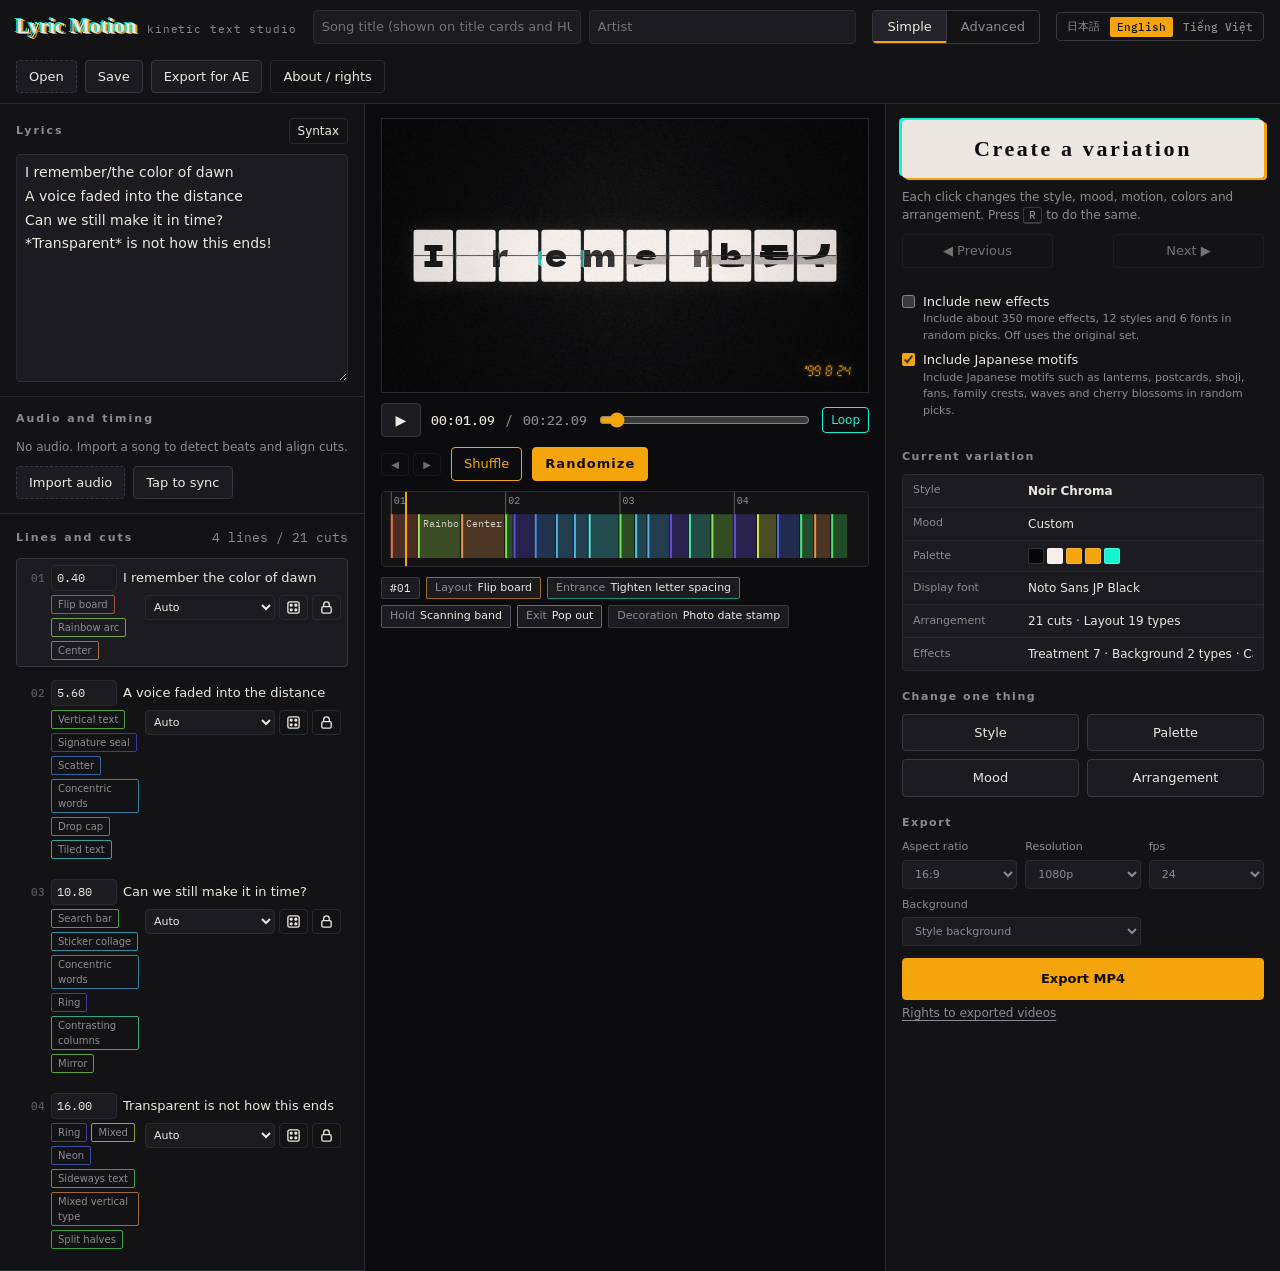
==== en/index.html @ c560237c "Lyric Motion: bản tiếng Việt, font tiếng Việt và các công cụ AI Đổi tên dự án (phát triển từ JIZURA," ====
<!doctype html>
<html lang="en">
<head>
<meta charset="utf-8">
<meta name="viewport" content="width=device-width, initial-scale=1, viewport-fit=cover">
<title>Lyric Motion — Kinetic Lyric Video Maker</title>
<meta name="description" content="Turn lyrics into animated lyric videos in your browser and export MP4.">
<link rel="canonical" href="https://sonlovinbot.github.io/lyric-motion/en/">
<link rel="alternate" hreflang="ja" href="https://sonlovinbot.github.io/lyric-motion/">
<link rel="alternate" hreflang="en" href="https://sonlovinbot.github.io/lyric-motion/en/">
<link rel="alternate" hreflang="vi" href="https://sonlovinbot.github.io/lyric-motion/vi/">
<meta property="og:type" content="website">
<meta property="og:title" content="Lyric Motion — Kinetic Lyric Video Maker">
<meta property="og:description" content="Turn lyrics into animated lyric videos in your browser and export MP4.">
<meta property="og:url" content="https://sonlovinbot.github.io/lyric-motion/en/">
<meta name="twitter:card" content="summary">
<link rel="preconnect" href="https://fonts.googleapis.com">
<link rel="preconnect" href="https://fonts.gstatic.com" crossorigin>
<style>
:root {
  color-scheme: dark;
  --ink: #0c0c0e;
  --panel: #131316;
  --raised: #1b1b20;
  --raised2: #232329;
  --line: #2a2a31;
  --line2: #383840;
  --text: #ece7e1;
  --muted: #8e8a94;
  --faint: #5d5a63;
  --amber: #f5a50c;
  --cyan: #16f4d4;
  --rose: #ff6f9c;
  --danger: #ff5a6a;
  --ui: "IBM Plex Sans JP", "Noto Sans JP", "Hiragino Sans", "Yu Gothic UI", "Meiryo", system-ui, sans-serif;
  --mono: "IBM Plex Mono", "SFMono-Regular", Consolas, monospace;
  --brand: "Zen Old Mincho", "Noto Serif JP", "Yu Mincho", serif;
  --r: 4px;
}
html, body { height: 100%; }
[hidden] { display: none !important; }
body { margin: 0; background: var(--ink); color: var(--text); font: 13px/1.5 var(--ui); -webkit-font-smoothing: antialiased; }
* { box-sizing: border-box; }
button, input, select, textarea { font: inherit; color: inherit; }
:focus-visible { outline: 2px solid var(--cyan); outline-offset: 2px; }
@media (prefers-reduced-motion: reduce) { * { transition: none !important; } }

#app { display: flex; flex-direction: column; min-height: 100%; }

/* ---------- top bar ---------- */
.bar { display: flex; align-items: center; gap: 16px; padding-block: 10px; padding-inline: 16px; border-bottom: 1px solid var(--line); background: var(--panel); flex-wrap: wrap; }
.brand { display: flex; align-items: baseline; gap: 10px; min-width: 0; }
.brand .mark { font: 700 21px/1 var(--brand); letter-spacing: 0.01em; white-space: nowrap; color: var(--text); text-shadow: -2px -1px 0 rgba(22,244,212,0.85), 2px 1px 0 rgba(245,165,12,0.9); }
.brand .tag { font: 400 11px/1 var(--mono); color: var(--muted); letter-spacing: 0.08em; }
.proj { display: flex; gap: 8px; flex: 1 1 280px; min-width: 0; }
.proj input { flex: 1 1 0; min-width: 0; }
.acts { display: flex; gap: 8px; flex-wrap: wrap; }
.lang-switch { display: inline-flex; align-items: center; gap: 3px; flex: none; font: 500 11px var(--mono); border: 1px solid var(--line2); border-radius: var(--r); padding: 3px; }
.lang-switch a, .lang-switch span { display: inline-block; padding: 3px 7px; color: var(--muted); text-decoration: none; border-radius: 2px; }
.lang-switch a:hover { color: var(--text); background: var(--raised2); }
.lang-switch [aria-current=page] { color: var(--ink); background: var(--amber); }
html[lang=en] { --ui: system-ui, -apple-system, "Segoe UI", sans-serif; --brand: Georgia, "Times New Roman", serif; }
html[lang=en] .work { grid-template-columns: minmax(315px, 365px) minmax(0, 1fr) minmax(350px, 395px); }
html[lang=en] .slider { grid-template-columns: 124px minmax(0, 1fr) 36px; }
html[lang=en] .now-row { grid-template-columns: 105px minmax(0, 1fr); }
html[lang=en] .font-row { grid-template-columns: 95px minmax(0, 1fr); }
html[lang=en] .ln .tools select { max-width: 130px; }
html[lang=en] .fields .field { overflow-wrap: anywhere; }
html[lang=en] .easy-grid button, html[lang=en] .tabs button { white-space: normal; line-height: 1.2; }

/* ---------- controls ---------- */
input[type=text], input[type=number], input:not([type]), select, textarea {
  background: var(--raised); border: 1px solid var(--line); border-radius: var(--r); padding: 6px 8px; min-width: 0;
}
input[type=number] { font-family: var(--mono); }
textarea { width: 100%; resize: vertical; line-height: 1.7; }
select { padding-right: 4px; }
button { background: var(--raised); border: 1px solid var(--line2); border-radius: var(--r); padding: 6px 12px; cursor: pointer; white-space: nowrap; }
button:hover { background: var(--raised2); border-color: #4a4a54; }
button:disabled { opacity: 0.45; cursor: not-allowed; }
button.small { padding: 3px 8px; font-size: 12px; }
button.ghost { background: transparent; border-color: var(--line); }
button.primary { background: var(--amber); color: #120c00; border-color: var(--amber); font-weight: 700; }
button.primary:hover { background: #ffb52a; }
button.accent { border-color: var(--amber); color: var(--amber); background: transparent; }
button.accent:hover { background: rgba(245,165,12,0.1); }
button[aria-pressed=true] { border-color: var(--cyan); color: var(--cyan); }
button.icon { padding: 4px 6px; line-height: 0; }
button.icon svg { width: 15px; height: 15px; }
label.file { position: relative; display: inline-flex; align-items: center; gap: 6px; background: var(--raised); border: 1px dashed var(--line2); border-radius: var(--r); padding: 6px 12px; cursor: pointer; }
label.file:hover { border-color: var(--amber); }
label.file input { position: absolute; inset: 0; opacity: 0; cursor: pointer; width: 100%; }
.muted { color: var(--muted); }
.mono { font-family: var(--mono); }
h2, h3 { margin: 0; font-weight: 600; }
h2 { font-size: 11px; letter-spacing: 0.18em; color: var(--muted); }
h3 { font-size: 11px; letter-spacing: 0.14em; color: var(--muted); margin-top: 18px; margin-bottom: 8px; }

/* ---------- workspace ---------- */
.work { flex: 1; display: grid; grid-template-columns: minmax(270px, 330px) minmax(0, 1fr) minmax(290px, 350px); min-height: 0; }
.col { min-width: 0; min-height: 0; }
.col-left, .col-right { background: var(--panel); overflow: auto; }
.col-left { border-right: 1px solid var(--line); }
.col-right { border-left: 1px solid var(--line); }
.sec { padding: 14px 16px; border-bottom: 1px solid var(--line); display: flex; flex-direction: column; gap: 10px; }
.sec-h { display: flex; align-items: center; justify-content: space-between; gap: 8px; }
#lyrics { min-height: 150px; font-size: 14px; }
.syntax { font-size: 12px; color: var(--muted); background: var(--raised); border: 1px solid var(--line); border-radius: var(--r); padding: 10px 12px; }
.syntax code { font-family: var(--mono); color: var(--amber); }
.syntax ul { margin: 0; padding-left: 16px; display: grid; gap: 3px; }
.row { display: flex; align-items: center; gap: 8px; flex-wrap: wrap; }
.audio-name { font-size: 12px; overflow-wrap: anywhere; }
.fields { display: grid; grid-template-columns: repeat(3, minmax(0, 1fr)); gap: 8px; }
.field { display: flex; flex-direction: column; gap: 4px; font-size: 11px; color: var(--muted); }
.field input, .field select { width: 100%; }
.tapbox { border: 1px solid var(--amber); border-radius: var(--r); padding: 10px; display: grid; gap: 8px; background: rgba(245,165,12,0.06); }
.tapbox .next { font-size: 15px; }
button.tap { font: 700 18px/1 var(--mono); letter-spacing: 0.2em; padding: 16px; background: var(--amber); color: #120c00; border-color: var(--amber); }

/* line list */
#lineList { list-style: none; margin: 0; padding: 0; display: grid; gap: 6px; }
.ln { display: grid; grid-template-columns: 22px 66px minmax(0, 1fr); gap: 4px 6px; align-items: center; padding: 6px; border: 1px solid transparent; border-radius: var(--r); }
.ln:hover { background: var(--raised); }
.ln.cur { border-color: var(--line2); background: var(--raised); }
.ln .no { font: 500 11px var(--mono); color: var(--faint); text-align: right; }
.ln .time { width: 100%; padding: 3px 5px; font-size: 12px; }
.ln .txt { overflow: hidden; text-overflow: ellipsis; white-space: nowrap; cursor: pointer; }
.ln .meta { grid-column: 2 / 4; display: flex; justify-content: space-between; align-items: flex-start; gap: 6px; }
.ln .tools { display: flex; gap: 4px; flex: none; }
.ln .tools select { padding: 2px 4px; font-size: 11px; max-width: 92px; }
.ln .cuts { display: flex; gap: 4px; flex-wrap: wrap; min-width: 0; }
.ln .cuts span { font-size: 10px; padding: 1px 6px; border-radius: 2px; border: 1px solid var(--line2); color: var(--muted); cursor: pointer; }
.ln .cuts span:hover { color: var(--text); border-color: var(--amber); }

/* ---------- stage ---------- */
.col-stage { display: flex; flex-direction: column; gap: 10px; padding: 14px 16px; min-width: 0; }
.viewport { position: relative; width: 100%; background: #000; border: 1px solid var(--line); display: grid; place-items: center; overflow: hidden; }
.viewport canvas { display: block; width: 100%; height: auto; max-height: 68vh; object-fit: contain; }
.field-wide { grid-column: span 2; }
.key-badge { position: absolute; right: 10px; top: 10px; background: rgba(12,12,14,0.78); border: 1px solid var(--line2); color: #fff; padding: 3px 8px; border-radius: var(--r); font-size: 11px; pointer-events: none; letter-spacing: .04em; }
.key-badge i { display: inline-block; width: 9px; height: 9px; border-radius: 2px; margin-right: 6px; vertical-align: -1px; border: 1px solid rgba(255,255,255,.5); }
.overlay-msg { position: absolute; left: 12px; bottom: 12px; background: rgba(12,12,14,0.85); border: 1px solid var(--line2); padding: 6px 10px; border-radius: var(--r); font-size: 12px; }
.transport { display: flex; align-items: center; gap: 10px; flex-wrap: wrap; }
.transport .tc { font: 500 13px var(--mono); font-variant-numeric: tabular-nums; }
.transport input[type=range] { flex: 1 1 160px; accent-color: var(--amber); }
button.play { width: 40px; height: 34px; padding: 0; font-size: 14px; }
#timeline { width: 100%; height: 76px; display: block; background: var(--panel); border: 1px solid var(--line); border-radius: var(--r); cursor: pointer; touch-action: none; }
.cutinfo { display: flex; gap: 6px; flex-wrap: wrap; align-items: center; min-height: 26px; }
.chip { font-size: 11px; padding: 2px 8px; border-radius: 2px; border: 1px solid var(--line2); color: var(--text); background: var(--raised); }
.chip b { font-weight: 500; color: var(--muted); margin-right: 5px; }
.chip.l { border-color: rgba(245,165,12,0.6); }
.chip.e { border-color: rgba(22,244,212,0.55); }
.chip.x { border-color: rgba(255,111,156,0.6); }
.chip.h { border-color: #55525c; }
.hint { font-size: 12px; color: var(--muted); }

/* ---------- right panel ---------- */
.tabs { display: grid; grid-template-columns: repeat(4, 1fr); border-bottom: 1px solid var(--line); position: sticky; top: 0; background: var(--panel); z-index: 2; }
.tabs button { border: 0; border-radius: 0; background: transparent; padding: 11px 4px; color: var(--muted); border-bottom: 2px solid transparent; }
.tabs button[aria-selected=true] { color: var(--text); border-bottom-color: var(--amber); }
.tabpane { padding: 14px 16px 24px; }
.style-grid { display: grid; grid-template-columns: repeat(3, minmax(0, 1fr)); gap: 8px; }
.stile { display: flex; flex-direction: column; gap: 5px; padding: 0; border: 1px solid var(--line); background: transparent; border-radius: var(--r); overflow: hidden; text-align: left; }
.stile canvas { width: 100%; aspect-ratio: 16 / 9; display: block; }
.stile span { font-size: 11px; padding: 0 7px 6px; white-space: nowrap; overflow: hidden; text-overflow: ellipsis; }
.stile[aria-pressed=true] { border-color: var(--amber); box-shadow: 0 0 0 1px var(--amber); color: var(--text); }
.slider { display: grid; grid-template-columns: 96px minmax(0, 1fr) 36px; gap: 8px; align-items: center; margin-bottom: 8px; }
.slider input { width: 100%; accent-color: var(--amber); }
.slider output { font: 500 11px var(--mono); color: var(--muted); text-align: right; }
.checks { display: grid; grid-template-columns: repeat(2, minmax(0, 1fr)); gap: 3px 10px; }
.checks label { display: flex; align-items: center; gap: 6px; font-size: 12px; padding: 2px 0; }
.checks input { accent-color: var(--amber); }
.group-h { display: flex; justify-content: space-between; align-items: center; margin-top: 16px; margin-bottom: 6px; }
.tgroup { border: 1px solid var(--line); border-radius: var(--r); margin-bottom: 8px; background: var(--raised); }
.tgroup summary { display: flex; justify-content: space-between; align-items: center; padding: 8px 10px; cursor: pointer; list-style: none; font-size: 12px; }
.tgroup summary::-webkit-details-marker { display: none; }
.tgroup summary::before { content: '▸'; color: var(--muted); margin-right: 8px; transition: transform .15s; }
.tgroup[open] summary::before { transform: rotate(90deg); }
.tgroup .tg-name { flex: 1; font-weight: 600; }
.tgroup .tg-cnt { color: var(--muted); font-size: 11px; }
.tgroup .tg-tools { display: flex; gap: 6px; padding: 0 10px 8px; }
.tgroup .checks { padding: 0 10px 10px; }
.chip.t { border-color: rgba(180,140,255,0.6); }
.chip.b { border-color: rgba(120,200,120,0.55); }
.chip.c { border-color: rgba(120,170,255,0.6); }
.group-h:first-child { margin-top: 0; }
.color-row { display: grid; grid-template-columns: repeat(3, minmax(0, 1fr)); gap: 8px; }
.color-row label { display: flex; flex-direction: column; gap: 3px; font-size: 11px; color: var(--muted); }
.color-row input[type=color] { width: 100%; height: 28px; padding: 0; border: 1px solid var(--line); background: transparent; border-radius: var(--r); }
.font-row { display: grid; grid-template-columns: 70px minmax(0, 1fr); gap: 8px; align-items: center; margin-bottom: 6px; font-size: 12px; }
.progress { height: 6px; background: var(--raised2); border-radius: 3px; overflow: hidden; }
.progress i { display: block; height: 100%; width: 0; background: linear-gradient(90deg, var(--cyan), var(--amber)); }
.outbtns { display: grid; gap: 8px; margin-top: 12px; }
.outbtns button { padding: 10px 12px; }
.note { font-size: 12px; color: var(--muted); border-left: 2px solid var(--line2); padding-left: 10px; margin-top: 12px; }
.kbd { font: 500 11px var(--mono); border: 1px solid var(--line2); border-bottom-width: 2px; padding: 0 5px; border-radius: 3px; }

label.check { display: flex; align-items: flex-start; gap: 8px; margin-bottom: 8px; cursor: pointer; }
label.check input { margin: 3px 0 0; flex: none; accent-color: var(--amber); }
label.check small { display: block; font-size: 11px; color: var(--muted); }

/* ---------- modes / おまかせ ---------- */
.modes { display: inline-flex; border: 1px solid var(--line2); border-radius: var(--r); overflow: hidden; }
.modes button { border: 0; border-radius: 0; background: transparent; padding: 6px 14px; color: var(--muted); }
.modes button + button { border-left: 1px solid var(--line2); }
.modes button[aria-pressed=true] { background: var(--raised2); color: var(--text); box-shadow: inset 0 -2px 0 var(--amber); }
#app.is-easy .tabs, #app.is-easy .tabpane, #app.is-easy .pro-only { display: none !important; }
.hist-btns { display: inline-flex; gap: 4px; }
button.icon-txt { font-size: 10px; min-width: 28px; }
.transport #btnOmakase { letter-spacing: 0.08em; }

.easy { padding: 16px 16px 28px; display: grid; gap: 18px; }
.easy h3 { margin: 0 0 8px; }
.easy-hero { display: grid; gap: 10px; }
button.omakase {
  position: relative; padding: 18px 14px; font: 900 22px/1 var(--brand); letter-spacing: 0.12em;
  background: var(--text); color: var(--ink); border: 0; border-radius: var(--r);
  box-shadow: -3px -2px 0 var(--cyan), 3px 2px 0 var(--amber);
  transition: transform .12s ease, box-shadow .12s ease;
}
button.omakase:hover { background: #fff; box-shadow: -5px -3px 0 var(--cyan), 5px 3px 0 var(--amber); }
button.omakase:active { transform: translateY(1px) scale(0.99); box-shadow: -1px -1px 0 var(--cyan), 1px 1px 0 var(--amber); }
button.omakase:disabled { box-shadow: none; }
.easy-hero .hint { margin: 0; }
.hist-row { display: grid; grid-template-columns: 1fr auto 1fr; gap: 8px; align-items: center; }
.hist-row #histPos { font-size: 11px; text-align: center; min-width: 44px; }
.now { display: grid; gap: 1px; background: var(--line); border: 1px solid var(--line); border-radius: var(--r); overflow: hidden; }
.now-row { display: grid; grid-template-columns: 84px minmax(0, 1fr); gap: 10px; align-items: center; padding: 7px 10px; background: var(--raised); font-size: 12px; }
.now-row .k { color: var(--muted); font-size: 11px; }
.now-row .v { display: flex; align-items: center; gap: 8px; min-width: 0; overflow: hidden; text-overflow: ellipsis; white-space: nowrap; }
.now-row b { font-weight: 700; }
.tagl { font: 500 10px var(--mono); color: var(--cyan); border: 1px solid rgba(22,244,212,0.5); padding: 0 5px; border-radius: 2px; }
.easy-grid { display: grid; grid-template-columns: repeat(2, minmax(0, 1fr)); gap: 8px; }
.easy-grid button { padding: 10px 8px; }
.easy .fields { display: grid; grid-template-columns: repeat(3, minmax(0, 1fr)); gap: 8px; }
.easy .exp-box { margin-top: 10px; }
.swatches { display: inline-flex; gap: 3px; vertical-align: middle; }
.swatches i { width: 16px; height: 16px; border-radius: 2px; border: 1px solid rgba(255,255,255,0.18); display: inline-block; }
#paletteSwatch i { width: 22px; height: 22px; }
.toast {
  position: absolute; top: 12px; left: 50%; transform: translate(-50%, -6px); opacity: 0;
  display: flex; align-items: center; gap: 10px; max-width: calc(100% - 24px);
  background: rgba(12,12,14,0.9); border: 1px solid var(--line2); border-left: 2px solid var(--amber);
  padding: 7px 12px; border-radius: var(--r); font-size: 12px; white-space: nowrap; overflow: hidden; text-overflow: ellipsis; pointer-events: none;
  transition: opacity .2s ease, transform .2s ease;
}
.toast.in { opacity: 1; transform: translate(-50%, 0); }
.toast.out { opacity: 0; transform: translate(-50%, -6px); }

/* ---------- 利用について ---------- */
button.linkish { background: none; border: 0; padding: 4px 0; color: var(--muted); font-size: 12px; text-decoration: underline; text-underline-offset: 3px; cursor: pointer; justify-self: start; }
button.linkish:hover { color: var(--text); background: none; }
dialog.terms { width: min(520px, calc(100vw - 32px)); max-height: calc(100vh - 48px); overflow: auto; padding: 22px 24px 18px; background: var(--panel); color: var(--text); border: 1px solid var(--line2); border-radius: 8px; box-shadow: 0 20px 60px rgba(0,0,0,0.55); }
dialog.terms::backdrop { background: rgba(6,6,8,0.66); }
dialog.terms h2 { font-size: 15px; letter-spacing: 0.08em; color: var(--text); margin: 0 0 14px; }
dialog.terms p { margin: 0 0 10px; line-height: 1.75; font-size: 13px; }
dialog.terms a { color: var(--cyan); word-break: break-all; }
.terms-main { border-left: 3px solid var(--amber); background: var(--raised); padding: 12px 14px 4px; border-radius: 0 var(--r) var(--r) 0; margin-bottom: 14px; }
.terms-main .terms-big { font-size: 15px; }
.terms-main strong { color: var(--amber); font-weight: 700; }
.terms-sub { color: var(--muted); font-size: 12px !important; }
.terms-note { font-size: 12px !important; }
.terms-oss { font-size: 12px; color: var(--muted); margin: 4px 0 14px; }
.terms-oss summary { cursor: pointer; }
.terms-oss p { font-size: 12px !important; margin-top: 6px; }
.terms-foot { display: flex; justify-content: space-between; align-items: center; gap: 12px; border-top: 1px solid var(--line); padding-top: 12px; }

/* ---------- responsive ---------- */
@media (max-width: 1180px) {
  .work { grid-template-columns: minmax(0, 1fr) minmax(0, 1fr); }
  html[lang=en] .work { grid-template-columns: minmax(0, 1fr) minmax(0, 1fr); }
  .col-stage { grid-column: 1 / -1; order: -1; }
  .col-left { border-right: 1px solid var(--line); }
  .col-right { border-left: 0; }
}
@media (max-width: 760px) {
  .work { grid-template-columns: minmax(0, 1fr); }
  html[lang=en] .work { grid-template-columns: minmax(0, 1fr); }
  .col-left, .col-right { border: 0; border-top: 1px solid var(--line); }
  .bar { gap: 10px; }
  .brand .tag { display: none; }
  .fields { grid-template-columns: repeat(2, minmax(0, 1fr)); }
  .easy .fields { grid-template-columns: repeat(3, minmax(0, 1fr)); }
  #app.is-easy .col-right { order: 0; border-top: 1px solid var(--line); }
  #app.is-easy .col-left { order: 1; }
  .transport .hist-btns { display: none; }
}

/* 追加分 / 和風 switches + badges */
.pick-sets { margin: 12px 0 6px; text-align: left; }
.pick-sets label.check { margin-bottom: 6px; }
.easy-hero .pick-sets { margin-top: 14px; }
.set-badge { display: inline-block; margin-left: 4px; padding: 0 4px; border: 1px solid var(--amber); border-radius: 3px; color: var(--amber); font-size: 10px; line-height: 15px; vertical-align: 1px; }
.set-badge.ex { border-color: var(--cyan, #4cc9d9); color: var(--cyan, #4cc9d9); }
.checks label.set-off { opacity: 0.45; }
.checks label.set-off .set-badge { border-color: var(--muted); color: var(--muted); }
.stile { position: relative; }
.stile .badges { position: absolute; top: 4px; left: 4px; padding: 0; display: flex; gap: 3px; }
.stile .set-badge { margin: 0; padding: 0 4px; font-size: 10px; line-height: 15px; background: rgba(0,0,0,0.55); }
.stile.set-off { opacity: 0.55; }

</style>
</head>
<body>
<div id="app">
  <header class="bar">
    <div class="brand"><span class="mark">Lyric Motion</span><span class="tag">kinetic text studio</span></div>
    <div class="proj">
      <input id="songTitle" type="text" placeholder="Song title (shown on title cards and HUD)" aria-label="Song title">
      <input id="songArtist" type="text" placeholder="Artist" aria-label="Artist">
    </div>
    <div class="modes" role="group" aria-label="Editor mode">
      <button id="modeEasy" aria-pressed="false" title="A simple workspace focused on automatic creation">Simple</button>
      <button id="modePro" aria-pressed="true" title="Show all settings">Advanced</button>
    </div>
    <nav class="lang-switch" aria-label="Language"><a href="../index.html" lang="ja">日本語</a><span aria-current="page">English</span><a href="../vi/index.html" lang="vi">Tiếng Việt</a></nav>
    <div class="acts">
      <label class="file" title="Open a saved project (.json)">Open<input id="fileProject" type="file" accept=".json,application/json"></label>
      <button id="btnSave" title="Save project as .json">Save</button>
      <button id="btnAE" title="Export project data for the After Effects panel">Export for AE</button>
      <button id="btnTerms" class="ghost terms-open" title="Rights and licenses for your exports">About / rights</button>
    </div>
  </header>

  <main class="work">
    <!-- ================= left: lyrics & timing ================= -->
    <section class="col col-left" aria-label="Lyrics and timing">
      <div class="sec">
        <div class="sec-h"><h2>Lyrics</h2><button id="btnSyntax" class="ghost small" aria-expanded="false">Syntax</button></div>
        <textarea id="lyrics" rows="9" spellcheck="false" aria-label="Lyrics (one phrase per line)"></textarea>
        <div id="syntax" class="syntax" hidden>
          <ul>
            <li>One phrase per line. A blank line adds a short pause.</li>
            <li><code>I remember/the dawn</code> … <code>/</code> marks a cut boundary</li>
            <li><code>*transparent*</code> … emphasis (larger, stronger effects)</li>
            <li>A trailing <code>!</code> … adds a flash and shake</li>
            <li><code>lyrics|reading or note</code> … smaller text in annotation layouts</li>
            <li><code>[01:23.45]Lyrics</code> … uses an LRC timestamp</li>
            <li><code>#</code> starts a comment (ignored)</li>
          </ul>
        </div>
      </div>

      <div class="sec">
        <div class="sec-h"><h2>Audio and timing</h2></div>
        <div id="audioName" class="muted audio-name">No audio. Import a song to detect beats and align cuts.</div>
        <div class="row">
          <label class="file" title="MP3, WAV, M4A and more">Import audio<input id="audioFile" type="file" accept="audio/*,.mp3,.wav,.m4a,.aac,.ogg,.flac"></label>
          <button id="btnTap" title="Tap at the start of each line while the song plays">Tap to sync</button>
        </div>
        <div class="fields pro-only">
          <label class="field">BPM<input id="bpm" type="number" min="0" max="300" step="0.1" placeholder="Auto"></label>
          <label class="field">Start (s)<input id="offset" type="number" min="0" step="0.05"></label>
          <label class="field">Line duration<input id="lineScale" type="number" min="0.4" max="3" step="0.05"></label>
        </div>
        <div class="row pro-only">
          <label class="row" style="gap:6px"><input id="snap" type="checkbox"> Snap to beat</label>
          <button id="btnResetTimes" class="ghost small">Clear manual timing</button>
        </div>
        <div id="tapPanel" class="tapbox" hidden>
          <div class="hint">Press <span class="kbd">Space</span> or the button as each line starts.</div>
          <div class="next">Next: <b id="tapLine">—</b></div>
          <button id="tapBtn" class="tap">TAP</button>
          <button id="tapStop" class="ghost">Finish</button>
        </div>
      </div>

      <div class="sec">
        <div class="sec-h"><h2>Lines and cuts</h2><span id="linesInfo" class="muted mono"></span></div>
        <ol id="lineList"></ol>
      </div>
    </section>

    <!-- ================= center: stage ================= -->
    <section class="col col-stage" aria-label="Preview">
      <div class="viewport" id="viewport"><canvas id="view" width="1280" height="720"></canvas><div id="viewMsg" class="overlay-msg" hidden></div><div id="keyBadge" class="key-badge" hidden></div><div id="toast" class="toast" role="status" aria-live="polite" hidden></div></div>
      <div class="transport">
        <button id="btnPlay" class="play" aria-label="Play">▶</button>
        <span id="timeNow" class="tc">00:00.00</span><span class="tc muted">/</span><span id="timeDur" class="tc muted">00:00.00</span>
        <input id="scrub" type="range" min="0" max="10000" value="0" aria-label="Playback position">
        <button id="btnLoop" class="ghost small" aria-pressed="true">Loop</button>
        <span class="hist-btns">
          <button id="btnPrev" class="ghost small icon-txt" title="Previous variation" aria-label="Previous">◀</button>
          <button id="btnNext" class="ghost small icon-txt" title="Next variation" aria-label="Next">▶</button>
        </span>
        <button id="btnShuffle" class="accent" title="Shuffle the arrangement, keeping locked lines">Shuffle</button>
        <button id="btnOmakase" class="primary" title="Randomize style, mood, effects and colors (R)">Randomize</button>
      </div>
      <canvas id="timeline" aria-label="Timeline (click to seek)"></canvas>
      <div class="cutinfo" id="cutInfo"></div>
    </section>

    <!-- ================= right: look & output ================= -->
    <section class="col col-right" aria-label="Style and export">
      <div id="easyPanel" class="easy" hidden>
        <div class="easy-hero">
          <button id="btnOmakaseBig" class="omakase">Create a variation</button>
          <p class="hint">Each click changes the style, mood, motion, colors and arrangement. Press <span class="kbd">R</span> to do the same.</p>
          <div class="hist-row">
            <button id="btnPrev2" class="ghost">◀ Previous</button>
            <span id="histPos" class="muted mono"></span>
            <button id="btnNext2" class="ghost">Next ▶</button>
          </div>
          <div class="pick-sets">
            <label class="check"><input id="eExtra" class="extra-toggle" type="checkbox"><span>Include new effects<small>Include about 350 more effects, 12 styles and 6 fonts in random picks. Off uses the original set.</small></span></label>
            <label class="check"><input id="eWa" class="wa-toggle" type="checkbox" checked><span>Include Japanese motifs<small>Include Japanese motifs such as lanterns, postcards, shoji, fans, family crests, waves and cherry blossoms in random picks.</small></span></label>
          </div>
        </div>
        <div class="easy-sec">
          <h3>Current variation</h3>
          <div id="easyNow" class="now"></div>
        </div>
        <div class="easy-sec">
          <h3>Change one thing</h3>
          <div class="easy-grid">
            <button id="eStyle" title="Change the style only">Style</button>
            <button id="ePalette" title="Randomize accent and offset colors">Palette</button>
            <button id="eMood" title="Change motion, glitch and technique mood">Mood</button>
            <button id="eCut" title="Change the arrangement and motion only">Arrangement</button>
          </div>
        </div>
        <div class="easy-sec">
          <h3>Export</h3>
          <div class="fields">
            <label class="field">Aspect ratio<select id="eAspect"><option value="16:9">16:9</option><option value="9:16">9:16 portrait</option><option value="4:3">4:3</option><option value="3:4">3:4 portrait</option><option value="1:1">1:1</option><option value="4:5">4:5 portrait</option><option value="21:9">21:9</option></select></label>
            <label class="field">Resolution<select id="eRes"><option value="720">720p</option><option value="1080">1080p</option><option value="1440">1440p</option><option value="2160">4K</option></select></label>
            <label class="field">fps<select id="eFps"><option>24</option><option>30</option><option>60</option></select></label>
            <label class="field field-wide">Background<select id="eKey"><option value="off">Style background</option><option value="green">Green screen (compositing)</option><option value="black">Black background (compositing)</option></select></label>
          </div>
          <div class="outbtns"><button id="eMP4" class="primary">Export MP4</button></div>
          <button class="terms-open linkish">Rights to exported videos</button>
          <div class="exp-box" hidden>
            <div class="progress"><i class="exp-bar"></i></div>
            <div class="row" style="justify-content:space-between;margin-top:6px"><span class="exp-text muted mono">—</span><button class="exp-cancel ghost small">Cancel</button></div>
          </div>
        </div>
      </div>
      <nav class="tabs" role="tablist">
        <button role="tab" data-tab="style" aria-selected="true">Style</button>
        <button role="tab" data-tab="fx" aria-selected="false">Effects</button>
        <button role="tab" data-tab="tech" aria-selected="false">Techniques</button>
        <button role="tab" data-tab="out" aria-selected="false">Export</button>
      </nav>

      <div class="tabpane" data-pane="style">
        <div id="styleGrid" class="style-grid"></div>
        <h3>Font roles</h3>
        <div id="fontRoles"></div>
        <div class="row" style="margin-top:8px">
          <input id="localFont" type="text" placeholder="Installed font name (e.g. Arial)" style="flex:1">
          <button id="btnAddFont">Add</button>
        </div>
        <div class="row" style="margin-top:8px"><label class="file">Font file (.ttf/.otf)<input id="fontFile" type="file" accept=".ttf,.otf,.woff,.woff2"></label></div>
        <h3>Accent and offset colors</h3>
        <label class="check"><input id="accentOn" type="checkbox"><span>Use custom colors<small>Applies to every scene. Brightness adapts to the background.</small></span></label>
        <div class="color-row" id="colorRowAccent"></div>
        <div class="row" style="margin-top:10px">
          <button id="btnRandPalette" class="accent">Randomize palette</button>
          <div id="paletteSwatch" class="swatches" aria-hidden="true"></div>
        </div>
        <h3>Background and text colors</h3>
        <label class="check"><input id="colorOn" type="checkbox"><span>Use custom background and text colors</span></label>
        <div class="color-row" id="colorRow"></div>
      </div>

      <div class="tabpane" data-pane="fx" hidden>
        <div id="fxSliders"></div>
        <div class="row" style="margin-top:6px">
          <label class="row" style="gap:6px"><input id="fxFlash" type="checkbox"> Flash</label>
          <label class="row" style="gap:6px">Frame stepping <select id="fxKoma" title="Motion drawings per second (independent of export fps)"><option value="0">Full (export fps)</option><option value="12">On twos (12 drawings/s)</option><option value="8">On threes (8 drawings/s)</option></select></label>
        </div>
        <div class="fields" style="margin-top:12px">
          <label class="field">HUD<select id="fxHud"><option value="auto">Auto (by style)</option><option value="on">Always show</option><option value="off">Hide</option></select></label>
          <label class="field">Seed<input id="seed" type="number" step="1"></label>
          <label class="field">&nbsp;<button id="btnSeed" class="ghost">New seed</button></label>
        </div>
        <p class="note">The same seed produces the same arrangement. Reroll or lock individual lines in the list on the left.</p>
      </div>

      <div class="tabpane" data-pane="tech" hidden>
        <div class="pick-sets">
          <label class="check"><input id="tExtra" class="extra-toggle" type="checkbox"><span>Include new effects<small>Include techniques, styles and fonts marked New in automatic picks.</small></span></label>
          <label class="check"><input id="tWa" class="wa-toggle" type="checkbox" checked><span>Include Japanese motifs<small>Include techniques and styles marked JP in automatic picks. Manual selections remain available.</small></span></label>
        </div>
        <div class="row" style="margin-bottom:10px"><input id="techFilter" type="text" placeholder="Filter techniques by name" style="flex:1" aria-label="Filter techniques by name"><span id="techTotal" class="muted mono"></span></div>
        <div id="techLists"></div>
      </div>

      <div class="tabpane" data-pane="out" hidden>
        <div class="fields">
          <label class="field">Aspect ratio<select id="outAspect"><option value="16:9">16:9</option><option value="9:16">9:16 portrait</option><option value="4:3">4:3</option><option value="3:4">3:4 portrait</option><option value="1:1">1:1</option><option value="4:5">4:5 portrait</option><option value="21:9">21:9</option></select></label>
          <label class="field">Resolution<select id="outRes"><option value="720">720p</option><option value="1080">1080p</option><option value="1440">1440p</option><option value="2160">4K</option></select></label>
          <label class="field">fps<select id="outFps"><option>24</option><option>30</option><option>60</option></select></label>
          <label class="field">Quality<select id="outQuality"><option value="standard">Standard</option><option value="high">High</option><option value="max">Maximum</option></select></label>
          <label class="field field-wide">Background<select id="outKey"><option value="off">Style background</option><option value="green">Green screen (compositing)</option><option value="black">Black background (compositing)</option></select></label>
        </div>
        <p class="note key-note">Green screen and black background render white text and effects over a solid color, without background patterns, paper texture, particles or vignette. The preview shows the export. Use a chroma key for green or Screen blending / a luma key for black to composite over footage.</p>
        <label class="row" style="gap:6px;margin-top:10px"><input id="outAudio" type="checkbox" checked> Include audio in video</label>
        <div class="outbtns">
          <button id="btnMP4" class="primary">Export MP4</button>
          <button id="btnPNG">PNG sequence (ZIP)</button>
          <button id="btnPNGA">Transparent PNG (ZIP)</button>
        </div>
        <div class="exp-box" hidden style="margin-top:12px">
          <div class="progress"><i class="exp-bar"></i></div>
          <div class="row" style="justify-content:space-between;margin-top:6px"><span class="exp-text muted mono">—</span><button class="exp-cancel ghost small">Cancel</button></div>
        </div>
        <button class="terms-open linkish" style="margin-top:10px">Rights and licenses for exported videos and images</button>
        <p class="note" id="codecNote">Export runs in your browser (Chrome or Edge recommended).</p>
      </div>
    </section>
  </main>
</div>

<dialog id="termsDlg" class="terms" aria-labelledby="termsTitle">
  <form method="dialog">
    <h2 id="termsTitle">About / rights</h2>
    <div class="terms-main">
      <p class="terms-big">You own the <strong>videos and images you create</strong>.</p>
      <p class="terms-sub">Lyrics and music remain the property of their respective rights holders.</p>
    </div>
    <p>The tool is released under the <strong>MIT license</strong>. See the license at:</p>
    <p><a href="https://github.com/852wa/JIZURA" target="_blank" rel="noopener">https://github.com/852wa/JIZURA</a></p>
    <p class="muted terms-note">Lyric Motion is built on the open-source JIZURA project (MIT License).</p>
    <p class="muted terms-note">Your lyrics and audio are processed in this browser and are not sent to a server.</p>
    <details class="terms-oss"><summary>Open source software</summary>
      <p>MP4 export: mp4-muxer（MIT License）<br>Fonts: Google Fonts typefaces（SIL Open Font License 1.1）</p>
    </details>
    <div class="terms-foot"><span class="muted mono">© 2026 hakoniwa · MIT</span><button value="close" class="primary" autofocus>Close</button></div>
  </form>
</dialog>

<script>
/*! mp4-muxer v5.2.2 | MIT License | (c) 2023 Vanilagy | see THIRD_PARTY_NOTICES.md */
"use strict";var Mp4Muxer=(()=>{var we=Object.defineProperty,at=Object.getOwnPropertyDescriptor,nt=Object.getOwnPropertyNames,ot=Object.prototype.hasOwnProperty,ht=(e,t)=>{for(var s in t)we(e,s,{get:t[s],enumerable:!0})},lt=(e,t,s,r)=>{if(t&&typeof t=="object"||typeof t=="function")for(let a of nt(t))!ot.call(e,a)&&a!==s&&we(e,a,{get:()=>t[a],enumerable:!(r=at(t,a))||r.enumerable});return e},ft=e=>lt(we({},"__esModule",{value:!0}),e),ve=(e,t,s)=>{if(!t.has(e))throw TypeError("Cannot "+s)},i=(e,t,s)=>(ve(e,t,"read from private field"),s?s.call(e):t.get(e)),d=(e,t,s)=>{if(t.has(e))throw TypeError("Cannot add the same private member more than once");t instanceof WeakSet?t.add(e):t.set(e,s)},C=(e,t,s,r)=>(ve(e,t,"write to private field"),r?r.call(e,s):t.set(e,s),s),ut=(e,t,s,r)=>({set _(a){C(e,t,a,s)},get _(){return i(e,t,r)}}),m=(e,t,s)=>(ve(e,t,"access private method"),s),Re={};ht(Re,{ArrayBufferTarget:()=>qe,FileSystemWritableFileStreamTarget:()=>Xe,Muxer:()=>vi,StreamTarget:()=>Te});var p=new Uint8Array(8),z=new DataView(p.buffer),y=e=>[(e%256+256)%256],c=e=>(z.setUint16(0,e,!1),[p[0],p[1]]),dt=e=>(z.setInt16(0,e,!1),[p[0],p[1]]),Pe=e=>(z.setUint32(0,e,!1),[p[1],p[2],p[3]]),n=e=>(z.setUint32(0,e,!1),[p[0],p[1],p[2],p[3]]),mt=e=>(z.setInt32(0,e,!1),[p[0],p[1],p[2],p[3]]),x=e=>(z.setUint32(0,Math.floor(e/2**32),!1),z.setUint32(4,e,!1),[p[0],p[1],p[2],p[3],p[4],p[5],p[6],p[7]]),ge=e=>(z.setInt16(0,2**8*e,!1),[p[0],p[1]]),A=e=>(z.setInt32(0,2**16*e,!1),[p[0],p[1],p[2],p[3]]),ye=e=>(z.setInt32(0,2**30*e,!1),[p[0],p[1],p[2],p[3]]),E=(e,t=!1)=>{let s=Array(e.length).fill(null).map((r,a)=>e.charCodeAt(a));return t&&s.push(0),s},se=e=>e&&e[e.length-1],Ce=e=>{let t;for(let s of e)(!t||s.presentationTimestamp>t.presentationTimestamp)&&(t=s);return t},O=(e,t,s=!0)=>{let r=e*t;return s?Math.round(r):r},Le=e=>{let t=e*(Math.PI/180),s=Math.cos(t),r=Math.sin(t);return[s,r,0,-r,s,0,0,0,1]},Ve=Le(0),je=e=>[A(e[0]),A(e[1]),ye(e[2]),A(e[3]),A(e[4]),ye(e[5]),A(e[6]),A(e[7]),ye(e[8])],X=e=>!e||typeof e!="object"?e:Array.isArray(e)?e.map(X):Object.fromEntries(Object.entries(e).map(([t,s])=>[t,X(s)])),V=e=>e>=0&&e<2**32,v=(e,t,s)=>({type:e,contents:t&&new Uint8Array(t.flat(10)),children:s}),w=(e,t,s,r,a)=>v(e,[y(t),Pe(s),r??[]],a),pt=e=>{let t=512;return e.fragmented?v("ftyp",[E("iso5"),n(t),E("iso5"),E("iso6"),E("mp41")]):v("ftyp",[E("isom"),n(t),E("isom"),e.holdsAvc?E("avc1"):[],E("mp41")])},Se=e=>({type:"mdat",largeSize:e}),ct=e=>({type:"free",size:e}),re=(e,t,s=!1)=>v("moov",null,[wt(t,e),...e.map(r=>vt(r,t)),s?Gt(e):null]),wt=(e,t)=>{let s=O(Math.max(0,...t.filter(l=>l.samples.length>0).map(l=>{const u=Ce(l.samples);return u.presentationTimestamp+u.duration})),Ae),r=Math.max(...t.map(l=>l.id))+1,a=!V(e)||!V(s),o=a?x:n;return w("mvhd",+a,0,[o(e),o(e),n(Ae),o(s),A(1),ge(1),Array(10).fill(0),je(Ve),Array(24).fill(0),n(r)])},vt=(e,t)=>v("trak",null,[gt(e,t),yt(e,t)]),gt=(e,t)=>{let s=Ce(e.samples),r=O(s?s.presentationTimestamp+s.duration:0,Ae),a=!V(t)||!V(r),o=a?x:n,l;return e.info.type==="video"?l=typeof e.info.rotation=="number"?Le(e.info.rotation):e.info.rotation:l=Ve,w("tkhd",+a,3,[o(t),o(t),n(e.id),n(0),o(r),Array(8).fill(0),c(0),c(0),ge(e.info.type==="audio"?1:0),c(0),je(l),A(e.info.type==="video"?e.info.width:0),A(e.info.type==="video"?e.info.height:0)])},yt=(e,t)=>v("mdia",null,[Ct(e,t),St(e.info.type==="video"?"vide":"soun"),Tt(e)]),Ct=(e,t)=>{let s=Ce(e.samples),r=O(s?s.presentationTimestamp+s.duration:0,e.timescale),a=!V(t)||!V(r),o=a?x:n;return w("mdhd",+a,0,[o(t),o(t),n(e.timescale),o(r),c(21956),c(0)])},St=e=>w("hdlr",0,0,[E("mhlr"),E(e),n(0),n(0),n(0),E("mp4-muxer-hdlr",!0)]),Tt=e=>v("minf",null,[e.info.type==="video"?bt():_t(),kt(),At(e)]),bt=()=>w("vmhd",0,1,[c(0),c(0),c(0),c(0)]),_t=()=>w("smhd",0,0,[c(0),c(0)]),kt=()=>v("dinf",null,[Et()]),Et=()=>w("dref",0,0,[n(1)],[zt()]),zt=()=>w("url ",0,1),At=e=>{const t=e.compositionTimeOffsetTable.length>1||e.compositionTimeOffsetTable.some(s=>s.sampleCompositionTimeOffset!==0);return v("stbl",null,[Ot(e),Vt(e),jt(e),$t(e),Ht(e),qt(e),t?Xt(e):null])},Ot=e=>w("stsd",0,0,[n(1)],[e.info.type==="video"?Mt(ri[e.info.codec],e):Rt(ni[e.info.codec],e)]),Mt=(e,t)=>v(e,[Array(6).fill(0),c(1),c(0),c(0),Array(12).fill(0),c(t.info.width),c(t.info.height),n(4718592),n(4718592),n(0),c(1),Array(32).fill(0),c(24),dt(65535)],[ai[t.info.codec](t),t.info.decoderConfig.colorSpace?Ut(t):null]),Bt={bt709:1,bt470bg:5,smpte170m:6},It={bt709:1,smpte170m:6,"iec61966-2-1":13},Dt={rgb:0,bt709:1,bt470bg:5,smpte170m:6},Ut=e=>v("colr",[E("nclx"),c(Bt[e.info.decoderConfig.colorSpace.primaries]),c(It[e.info.decoderConfig.colorSpace.transfer]),c(Dt[e.info.decoderConfig.colorSpace.matrix]),y((e.info.decoderConfig.colorSpace.fullRange?1:0)<<7)]),xt=e=>e.info.decoderConfig&&v("avcC",[...new Uint8Array(e.info.decoderConfig.description)]),Wt=e=>e.info.decoderConfig&&v("hvcC",[...new Uint8Array(e.info.decoderConfig.description)]),Ft=e=>{if(!e.info.decoderConfig)return null;let t=e.info.decoderConfig;if(!t.colorSpace)throw new Error("'colorSpace' is required in the decoder config for VP9.");let s=t.codec.split("."),r=Number(s[1]),a=Number(s[2]),u=(Number(s[3])<<4)+(0<<1)+Number(t.colorSpace.fullRange);return w("vpcC",1,0,[y(r),y(a),y(u),y(2),y(2),y(2),c(0)])},Nt=()=>{let s=(1<<7)+1;return v("av1C",[s,0,0,0])},Rt=(e,t)=>v(e,[Array(6).fill(0),c(1),c(0),c(0),n(0),c(t.info.numberOfChannels),c(16),c(0),c(0),A(t.info.sampleRate)],[oi[t.info.codec](t)]),Pt=e=>{let t=new Uint8Array(e.info.decoderConfig.description);return w("esds",0,0,[n(58753152),y(32+t.byteLength),c(1),y(0),n(75530368),y(18+t.byteLength),y(64),y(21),Pe(0),n(130071),n(130071),n(92307584),y(t.byteLength),...t,n(109084800),y(1),y(2)])},Lt=e=>{let t=3840,s=0;const r=e.info.decoderConfig?.description;if(r){if(r.byteLength<18)throw new TypeError("Invalid decoder description provided for Opus; must be at least 18 bytes long.");const a=ArrayBuffer.isView(r)?new DataView(r.buffer,r.byteOffset,r.byteLength):new DataView(r);t=a.getUint16(10,!0),s=a.getInt16(14,!0)}return v("dOps",[y(0),y(e.info.numberOfChannels),c(t),n(e.info.sampleRate),ge(s),y(0)])},Vt=e=>w("stts",0,0,[n(e.timeToSampleTable.length),e.timeToSampleTable.map(t=>[n(t.sampleCount),n(t.sampleDelta)])]),jt=e=>{if(e.samples.every(s=>s.type==="key"))return null;let t=[...e.samples.entries()].filter(([,s])=>s.type==="key");return w("stss",0,0,[n(t.length),t.map(([s])=>n(s+1))])},$t=e=>w("stsc",0,0,[n(e.compactlyCodedChunkTable.length),e.compactlyCodedChunkTable.map(t=>[n(t.firstChunk),n(t.samplesPerChunk),n(1)])]),Ht=e=>w("stsz",0,0,[n(0),n(e.samples.length),e.samples.map(t=>n(t.size))]),qt=e=>e.finalizedChunks.length>0&&se(e.finalizedChunks).offset>=2**32?w("co64",0,0,[n(e.finalizedChunks.length),e.finalizedChunks.map(t=>x(t.offset))]):w("stco",0,0,[n(e.finalizedChunks.length),e.finalizedChunks.map(t=>n(t.offset))]),Xt=e=>w("ctts",0,0,[n(e.compositionTimeOffsetTable.length),e.compositionTimeOffsetTable.map(t=>[n(t.sampleCount),n(t.sampleCompositionTimeOffset)])]),Gt=e=>v("mvex",null,e.map(Zt)),Zt=e=>w("trex",0,0,[n(e.id),n(1),n(0),n(0),n(0)]),$e=(e,t)=>v("moof",null,[Kt(e),...t.map(Qt)]),Kt=e=>w("mfhd",0,0,[n(e)]),He=e=>{let t=0,s=0,r=0,a=0,o=e.type==="delta";return s|=+o,o?t|=1:t|=2,t<<24|s<<16|r<<8|a},Qt=e=>v("traf",null,[Jt(e),Yt(e),ei(e)]),Jt=e=>{let t=0;t|=8,t|=16,t|=32,t|=131072;let s=e.currentChunk.samples[1]??e.currentChunk.samples[0],r={duration:s.timescaleUnitsToNextSample,size:s.size,flags:He(s)};return w("tfhd",0,t,[n(e.id),n(r.duration),n(r.size),n(r.flags)])},Yt=e=>w("tfdt",1,0,[x(O(e.currentChunk.startTimestamp,e.timescale))]),ei=e=>{let t=e.currentChunk.samples.map(D=>D.timescaleUnitsToNextSample),s=e.currentChunk.samples.map(D=>D.size),r=e.currentChunk.samples.map(He),a=e.currentChunk.samples.map(D=>O(D.presentationTimestamp-D.decodeTimestamp,e.timescale)),o=new Set(t),l=new Set(s),u=new Set(r),g=new Set(a),b=u.size===2&&r[0]!==r[1],U=o.size>1,ie=l.size>1,st=!b&&u.size>1,rt=g.size>1||[...g].some(D=>D!==0),L=0;return L|=1,L|=4*+b,L|=256*+U,L|=512*+ie,L|=1024*+st,L|=2048*+rt,w("trun",1,L,[n(e.currentChunk.samples.length),n(e.currentChunk.offset-e.currentChunk.moofOffset||0),b?n(r[0]):[],e.currentChunk.samples.map((D,ce)=>[U?n(t[ce]):[],ie?n(s[ce]):[],st?n(r[ce]):[],rt?mt(a[ce]):[]])])},ti=e=>v("mfra",null,[...e.map(ii),si()]),ii=(e,t)=>w("tfra",1,0,[n(e.id),n(63),n(e.finalizedChunks.length),e.finalizedChunks.map(r=>[x(O(r.startTimestamp,e.timescale)),x(r.moofOffset),n(t+1),n(1),n(1)])]),si=()=>w("mfro",0,0,[n(0)]),ri={avc:"avc1",hevc:"hvc1",vp9:"vp09",av1:"av01"},ai={avc:xt,hevc:Wt,vp9:Ft,av1:Nt},ni={aac:"mp4a",opus:"Opus"},oi={aac:Pt,opus:Lt},hi=Symbol("isTarget"),ae=class{},qe=class extends ae{constructor(){super(...arguments),this.buffer=null}},Te=class extends ae{constructor(e){if(super(),this.options=e,typeof e!="object")throw new TypeError("StreamTarget requires an options object to be passed to its constructor.");if(e.onData){if(typeof e.onData!="function")throw new TypeError("options.onData, when provided, must be a function.");if(e.onData.length<2)throw new TypeError("options.onData, when provided, must be a function that takes in at least two arguments (data and position). Ignoring the position argument, which specifies the byte offset at which the data is to be written, can lead to broken outputs.")}if(e.chunked!==void 0&&typeof e.chunked!="boolean")throw new TypeError("options.chunked, when provided, must be a boolean.");if(e.chunkSize!==void 0&&(!Number.isInteger(e.chunkSize)||e.chunkSize<1024))throw new TypeError("options.chunkSize, when provided, must be an integer and not smaller than 1024.")}},Xe=class extends ae{constructor(e,t){if(super(),this.stream=e,this.options=t,!(e instanceof FileSystemWritableFileStream))throw new TypeError("FileSystemWritableFileStreamTarget requires a FileSystemWritableFileStream instance.");if(t!==void 0&&typeof t!="object")throw new TypeError("FileSystemWritableFileStreamTarget's options, when provided, must be an object.");if(t&&t.chunkSize!==void 0&&(!Number.isInteger(t.chunkSize)||t.chunkSize<=0))throw new TypeError("options.chunkSize, when provided, must be a positive integer")}},W,j,Ge=class{constructor(){this.pos=0,d(this,W,new Uint8Array(8)),d(this,j,new DataView(i(this,W).buffer)),this.offsets=new WeakMap}seek(e){this.pos=e}writeU32(e){i(this,j).setUint32(0,e,!1),this.write(i(this,W).subarray(0,4))}writeU64(e){i(this,j).setUint32(0,Math.floor(e/2**32),!1),i(this,j).setUint32(4,e,!1),this.write(i(this,W).subarray(0,8))}writeAscii(e){for(let t=0;t<e.length;t++)i(this,j).setUint8(t%8,e.charCodeAt(t)),t%8===7&&this.write(i(this,W));e.length%8!==0&&this.write(i(this,W).subarray(0,e.length%8))}writeBox(e){if(this.offsets.set(e,this.pos),e.contents&&!e.children)this.writeBoxHeader(e,e.size??e.contents.byteLength+8),this.write(e.contents);else{let t=this.pos;if(this.writeBoxHeader(e,0),e.contents&&this.write(e.contents),e.children)for(let a of e.children)a&&this.writeBox(a);let s=this.pos,r=e.size??s-t;this.seek(t),this.writeBoxHeader(e,r),this.seek(s)}}writeBoxHeader(e,t){this.writeU32(e.largeSize?1:t),this.writeAscii(e.type),e.largeSize&&this.writeU64(t)}measureBoxHeader(e){return 8+(e.largeSize?8:0)}patchBox(e){let t=this.pos;this.seek(this.offsets.get(e)),this.writeBox(e),this.seek(t)}measureBox(e){if(e.contents&&!e.children)return this.measureBoxHeader(e)+e.contents.byteLength;{let t=this.measureBoxHeader(e);if(e.contents&&(t+=e.contents.byteLength),e.children)for(let s of e.children)s&&(t+=this.measureBox(s));return t}}};W=new WeakMap,j=new WeakMap;var ne,F,G,Z,oe,be,li=class extends Ge{constructor(e){super(),d(this,oe),d(this,ne,void 0),d(this,F,new ArrayBuffer(2**16)),d(this,G,new Uint8Array(i(this,F))),d(this,Z,0),C(this,ne,e)}write(e){m(this,oe,be).call(this,this.pos+e.byteLength),i(this,G).set(e,this.pos),this.pos+=e.byteLength,C(this,Z,Math.max(i(this,Z),this.pos))}finalize(){m(this,oe,be).call(this,this.pos),i(this,ne).buffer=i(this,F).slice(0,Math.max(i(this,Z),this.pos))}};ne=new WeakMap,F=new WeakMap,G=new WeakMap,Z=new WeakMap,oe=new WeakSet,be=function(e){let t=i(this,F).byteLength;for(;t<e;)t*=2;if(t===i(this,F).byteLength)return;let s=new ArrayBuffer(t),r=new Uint8Array(s);r.set(i(this,G),0),C(this,F,s),C(this,G,r)};var fi=2**24,ui=2,K,N,Q,B,_,he,_e,ke,Ze,Ee,Ke,J,le,ze=class extends Ge{constructor(e){super(),d(this,he),d(this,ke),d(this,Ee),d(this,J),d(this,K,void 0),d(this,N,[]),d(this,Q,void 0),d(this,B,void 0),d(this,_,[]),C(this,K,e),C(this,Q,e.options?.chunked??!1),C(this,B,e.options?.chunkSize??fi)}write(e){i(this,N).push({data:e.slice(),start:this.pos}),this.pos+=e.byteLength}flush(){if(i(this,N).length===0)return;let e=[],t=[...i(this,N)].sort((s,r)=>s.start-r.start);e.push({start:t[0].start,size:t[0].data.byteLength});for(let s=1;s<t.length;s++){let r=e[e.length-1],a=t[s];a.start<=r.start+r.size?r.size=Math.max(r.size,a.start+a.data.byteLength-r.start):e.push({start:a.start,size:a.data.byteLength})}for(let s of e){s.data=new Uint8Array(s.size);for(let r of i(this,N))s.start<=r.start&&r.start<s.start+s.size&&s.data.set(r.data,r.start-s.start);i(this,Q)?(m(this,he,_e).call(this,s.data,s.start),m(this,J,le).call(this)):i(this,K).options.onData?.(s.data,s.start)}i(this,N).length=0}finalize(){i(this,Q)&&m(this,J,le).call(this,!0)}};K=new WeakMap,N=new WeakMap,Q=new WeakMap,B=new WeakMap,_=new WeakMap,he=new WeakSet,_e=function(e,t){let s=i(this,_).findIndex(u=>u.start<=t&&t<u.start+i(this,B));s===-1&&(s=m(this,Ee,Ke).call(this,t));let r=i(this,_)[s],a=t-r.start,o=e.subarray(0,Math.min(i(this,B)-a,e.byteLength));r.data.set(o,a);let l={start:a,end:a+o.byteLength};if(m(this,ke,Ze).call(this,r,l),r.written[0].start===0&&r.written[0].end===i(this,B)&&(r.shouldFlush=!0),i(this,_).length>ui){for(let u=0;u<i(this,_).length-1;u++)i(this,_)[u].shouldFlush=!0;m(this,J,le).call(this)}o.byteLength<e.byteLength&&m(this,he,_e).call(this,e.subarray(o.byteLength),t+o.byteLength)},ke=new WeakSet,Ze=function(e,t){let s=0,r=e.written.length-1,a=-1;for(;s<=r;){let o=Math.floor(s+(r-s+1)/2);e.written[o].start<=t.start?(s=o+1,a=o):r=o-1}for(e.written.splice(a+1,0,t),(a===-1||e.written[a].end<t.start)&&a++;a<e.written.length-1&&e.written[a].end>=e.written[a+1].start;)e.written[a].end=Math.max(e.written[a].end,e.written[a+1].end),e.written.splice(a+1,1)},Ee=new WeakSet,Ke=function(e){let s={start:Math.floor(e/i(this,B))*i(this,B),data:new Uint8Array(i(this,B)),written:[],shouldFlush:!1};return i(this,_).push(s),i(this,_).sort((r,a)=>r.start-a.start),i(this,_).indexOf(s)},J=new WeakSet,le=function(e=!1){for(let t=0;t<i(this,_).length;t++){let s=i(this,_)[t];if(!(!s.shouldFlush&&!e)){for(let r of s.written)i(this,K).options.onData?.(s.data.subarray(r.start,r.end),s.start+r.start);i(this,_).splice(t--,1)}}};var di=class extends ze{constructor(e){super(new Te({onData:(t,s)=>e.stream.write({type:"write",data:t,position:s}),chunked:!0,chunkSize:e.options?.chunkSize}))}},Ae=1e3,mi=["avc","hevc","vp9","av1"],pi=["aac","opus"],ci=2082844800,wi=["strict","offset","cross-track-offset"],h,f,fe,k,T,S,$,H,Oe,R,P,Y,Me,Qe,Be,Je,Ie,Ye,De,et,Ue,tt,ue,xe,M,I,We,it,ee,de,me,Fe,q,te,pe,Ne,vi=class{constructor(e){if(d(this,Me),d(this,Be),d(this,Ie),d(this,De),d(this,Ue),d(this,ue),d(this,M),d(this,We),d(this,ee),d(this,me),d(this,q),d(this,pe),d(this,h,void 0),d(this,f,void 0),d(this,fe,void 0),d(this,k,void 0),d(this,T,null),d(this,S,null),d(this,$,Math.floor(Date.now()/1e3)+ci),d(this,H,[]),d(this,Oe,1),d(this,R,[]),d(this,P,[]),d(this,Y,!1),m(this,Me,Qe).call(this,e),e.video=X(e.video),e.audio=X(e.audio),e.fastStart=X(e.fastStart),this.target=e.target,C(this,h,{firstTimestampBehavior:"strict",...e}),e.target instanceof qe)C(this,f,new li(e.target));else if(e.target instanceof Te)C(this,f,new ze(e.target));else if(e.target instanceof Xe)C(this,f,new di(e.target));else throw new Error(`Invalid target: ${e.target}`);m(this,De,et).call(this),m(this,Be,Je).call(this)}addVideoChunk(e,t,s,r){if(!(e instanceof EncodedVideoChunk))throw new TypeError("addVideoChunk's first argument (sample) must be of type EncodedVideoChunk.");if(t&&typeof t!="object")throw new TypeError("addVideoChunk's second argument (meta), when provided, must be an object.");if(s!==void 0&&(!Number.isFinite(s)||s<0))throw new TypeError("addVideoChunk's third argument (timestamp), when provided, must be a non-negative real number.");if(r!==void 0&&!Number.isFinite(r))throw new TypeError("addVideoChunk's fourth argument (compositionTimeOffset), when provided, must be a real number.");let a=new Uint8Array(e.byteLength);e.copyTo(a),this.addVideoChunkRaw(a,e.type,s??e.timestamp,e.duration,t,r)}addVideoChunkRaw(e,t,s,r,a,o){if(!(e instanceof Uint8Array))throw new TypeError("addVideoChunkRaw's first argument (data) must be an instance of Uint8Array.");if(t!=="key"&&t!=="delta")throw new TypeError("addVideoChunkRaw's second argument (type) must be either 'key' or 'delta'.");if(!Number.isFinite(s)||s<0)throw new TypeError("addVideoChunkRaw's third argument (timestamp) must be a non-negative real number.");if(!Number.isFinite(r)||r<0)throw new TypeError("addVideoChunkRaw's fourth argument (duration) must be a non-negative real number.");if(a&&typeof a!="object")throw new TypeError("addVideoChunkRaw's fifth argument (meta), when provided, must be an object.");if(o!==void 0&&!Number.isFinite(o))throw new TypeError("addVideoChunkRaw's sixth argument (compositionTimeOffset), when provided, must be a real number.");if(m(this,pe,Ne).call(this),!i(this,h).video)throw new Error("No video track declared.");if(typeof i(this,h).fastStart=="object"&&i(this,T).samples.length===i(this,h).fastStart.expectedVideoChunks)throw new Error(`Cannot add more video chunks than specified in 'fastStart' (${i(this,h).fastStart.expectedVideoChunks}).`);let l=m(this,ue,xe).call(this,i(this,T),e,t,s,r,a,o);if(i(this,h).fastStart==="fragmented"&&i(this,S)){for(;i(this,P).length>0&&i(this,P)[0].decodeTimestamp<=l.decodeTimestamp;){let u=i(this,P).shift();m(this,M,I).call(this,i(this,S),u)}l.decodeTimestamp<=i(this,S).lastDecodeTimestamp?m(this,M,I).call(this,i(this,T),l):i(this,R).push(l)}else m(this,M,I).call(this,i(this,T),l)}addAudioChunk(e,t,s){if(!(e instanceof EncodedAudioChunk))throw new TypeError("addAudioChunk's first argument (sample) must be of type EncodedAudioChunk.");if(t&&typeof t!="object")throw new TypeError("addAudioChunk's second argument (meta), when provided, must be an object.");if(s!==void 0&&(!Number.isFinite(s)||s<0))throw new TypeError("addAudioChunk's third argument (timestamp), when provided, must be a non-negative real number.");let r=new Uint8Array(e.byteLength);e.copyTo(r),this.addAudioChunkRaw(r,e.type,s??e.timestamp,e.duration,t)}addAudioChunkRaw(e,t,s,r,a){if(!(e instanceof Uint8Array))throw new TypeError("addAudioChunkRaw's first argument (data) must be an instance of Uint8Array.");if(t!=="key"&&t!=="delta")throw new TypeError("addAudioChunkRaw's second argument (type) must be either 'key' or 'delta'.");if(!Number.isFinite(s)||s<0)throw new TypeError("addAudioChunkRaw's third argument (timestamp) must be a non-negative real number.");if(!Number.isFinite(r)||r<0)throw new TypeError("addAudioChunkRaw's fourth argument (duration) must be a non-negative real number.");if(a&&typeof a!="object")throw new TypeError("addAudioChunkRaw's fifth argument (meta), when provided, must be an object.");if(m(this,pe,Ne).call(this),!i(this,h).audio)throw new Error("No audio track declared.");if(typeof i(this,h).fastStart=="object"&&i(this,S).samples.length===i(this,h).fastStart.expectedAudioChunks)throw new Error(`Cannot add more audio chunks than specified in 'fastStart' (${i(this,h).fastStart.expectedAudioChunks}).`);let o=m(this,ue,xe).call(this,i(this,S),e,t,s,r,a);if(i(this,h).fastStart==="fragmented"&&i(this,T)){for(;i(this,R).length>0&&i(this,R)[0].decodeTimestamp<=o.decodeTimestamp;){let l=i(this,R).shift();m(this,M,I).call(this,i(this,T),l)}o.decodeTimestamp<=i(this,T).lastDecodeTimestamp?m(this,M,I).call(this,i(this,S),o):i(this,P).push(o)}else m(this,M,I).call(this,i(this,S),o)}finalize(){if(i(this,Y))throw new Error("Cannot finalize a muxer more than once.");if(i(this,h).fastStart==="fragmented"){for(let t of i(this,R))m(this,M,I).call(this,i(this,T),t);for(let t of i(this,P))m(this,M,I).call(this,i(this,S),t);m(this,me,Fe).call(this,!1)}else i(this,T)&&m(this,ee,de).call(this,i(this,T)),i(this,S)&&m(this,ee,de).call(this,i(this,S));let e=[i(this,T),i(this,S)].filter(Boolean);if(i(this,h).fastStart==="in-memory"){let t;for(let r=0;r<2;r++){let a=re(e,i(this,$)),o=i(this,f).measureBox(a);t=i(this,f).measureBox(i(this,k));let l=i(this,f).pos+o+t;for(let u of i(this,H)){u.offset=l;for(let{data:g}of u.samples)l+=g.byteLength,t+=g.byteLength}if(l<2**32)break;t>=2**32&&(i(this,k).largeSize=!0)}let s=re(e,i(this,$));i(this,f).writeBox(s),i(this,k).size=t,i(this,f).writeBox(i(this,k));for(let r of i(this,H))for(let a of r.samples)i(this,f).write(a.data),a.data=null}else if(i(this,h).fastStart==="fragmented"){let t=i(this,f).pos,s=ti(e);i(this,f).writeBox(s);let r=i(this,f).pos-t;i(this,f).seek(i(this,f).pos-4),i(this,f).writeU32(r)}else{let t=i(this,f).offsets.get(i(this,k)),s=i(this,f).pos-t;i(this,k).size=s,i(this,k).largeSize=s>=2**32,i(this,f).patchBox(i(this,k));let r=re(e,i(this,$));if(typeof i(this,h).fastStart=="object"){i(this,f).seek(i(this,fe)),i(this,f).writeBox(r);let a=t-i(this,f).pos;i(this,f).writeBox(ct(a))}else i(this,f).writeBox(r)}m(this,q,te).call(this),i(this,f).finalize(),C(this,Y,!0)}};return h=new WeakMap,f=new WeakMap,fe=new WeakMap,k=new WeakMap,T=new WeakMap,S=new WeakMap,$=new WeakMap,H=new WeakMap,Oe=new WeakMap,R=new WeakMap,P=new WeakMap,Y=new WeakMap,Me=new WeakSet,Qe=function(e){if(typeof e!="object")throw new TypeError("The muxer requires an options object to be passed to its constructor.");if(!(e.target instanceof ae))throw new TypeError("The target must be provided and an instance of Target.");if(e.video){if(!mi.includes(e.video.codec))throw new TypeError(`Unsupported video codec: ${e.video.codec}`);if(!Number.isInteger(e.video.width)||e.video.width<=0)throw new TypeError(`Invalid video width: ${e.video.width}. Must be a positive integer.`);if(!Number.isInteger(e.video.height)||e.video.height<=0)throw new TypeError(`Invalid video height: ${e.video.height}. Must be a positive integer.`);const t=e.video.rotation;if(typeof t=="number"&&![0,90,180,270].includes(t))throw new TypeError(`Invalid video rotation: ${t}. Has to be 0, 90, 180 or 270.`);if(Array.isArray(t)&&(t.length!==9||t.some(s=>typeof s!="number")))throw new TypeError(`Invalid video transformation matrix: ${t.join()}`);if(e.video.frameRate!==void 0&&(!Number.isInteger(e.video.frameRate)||e.video.frameRate<=0))throw new TypeError(`Invalid video frame rate: ${e.video.frameRate}. Must be a positive integer.`)}if(e.audio){if(!pi.includes(e.audio.codec))throw new TypeError(`Unsupported audio codec: ${e.audio.codec}`);if(!Number.isInteger(e.audio.numberOfChannels)||e.audio.numberOfChannels<=0)throw new TypeError(`Invalid number of audio channels: ${e.audio.numberOfChannels}. Must be a positive integer.`);if(!Number.isInteger(e.audio.sampleRate)||e.audio.sampleRate<=0)throw new TypeError(`Invalid audio sample rate: ${e.audio.sampleRate}. Must be a positive integer.`)}if(e.firstTimestampBehavior&&!wi.includes(e.firstTimestampBehavior))throw new TypeError(`Invalid first timestamp behavior: ${e.firstTimestampBehavior}`);if(typeof e.fastStart=="object"){if(e.video){if(e.fastStart.expectedVideoChunks===void 0)throw new TypeError("'fastStart' is an object but is missing property 'expectedVideoChunks'.");if(!Number.isInteger(e.fastStart.expectedVideoChunks)||e.fastStart.expectedVideoChunks<0)throw new TypeError("'expectedVideoChunks' must be a non-negative integer.")}if(e.audio){if(e.fastStart.expectedAudioChunks===void 0)throw new TypeError("'fastStart' is an object but is missing property 'expectedAudioChunks'.");if(!Number.isInteger(e.fastStart.expectedAudioChunks)||e.fastStart.expectedAudioChunks<0)throw new TypeError("'expectedAudioChunks' must be a non-negative integer.")}}else if(![!1,"in-memory","fragmented"].includes(e.fastStart))throw new TypeError("'fastStart' option must be false, 'in-memory', 'fragmented' or an object.");if(e.minFragmentDuration!==void 0&&(!Number.isFinite(e.minFragmentDuration)||e.minFragmentDuration<0))throw new TypeError("'minFragmentDuration' must be a non-negative number.")},Be=new WeakSet,Je=function(){if(i(this,f).writeBox(pt({holdsAvc:i(this,h).video?.codec==="avc",fragmented:i(this,h).fastStart==="fragmented"})),C(this,fe,i(this,f).pos),i(this,h).fastStart==="in-memory")C(this,k,Se(!1));else if(i(this,h).fastStart!=="fragmented"){if(typeof i(this,h).fastStart=="object"){let e=m(this,Ie,Ye).call(this);i(this,f).seek(i(this,f).pos+e)}C(this,k,Se(!0)),i(this,f).writeBox(i(this,k))}m(this,q,te).call(this)},Ie=new WeakSet,Ye=function(){if(typeof i(this,h).fastStart!="object")return;let e=0,t=[i(this,h).fastStart.expectedVideoChunks,i(this,h).fastStart.expectedAudioChunks];for(let s of t)s&&(e+=8*Math.ceil(.6666666666666666*s),e+=4*s,e+=12*Math.ceil(.6666666666666666*s),e+=4*s,e+=8*s);return e+=4096,e},De=new WeakSet,et=function(){if(i(this,h).video&&C(this,T,{id:1,info:{type:"video",codec:i(this,h).video.codec,width:i(this,h).video.width,height:i(this,h).video.height,rotation:i(this,h).video.rotation??0,decoderConfig:null},timescale:i(this,h).video.frameRate??57600,samples:[],finalizedChunks:[],currentChunk:null,firstDecodeTimestamp:void 0,lastDecodeTimestamp:-1,timeToSampleTable:[],compositionTimeOffsetTable:[],lastTimescaleUnits:null,lastSample:null,compactlyCodedChunkTable:[]}),i(this,h).audio&&(C(this,S,{id:i(this,h).video?2:1,info:{type:"audio",codec:i(this,h).audio.codec,numberOfChannels:i(this,h).audio.numberOfChannels,sampleRate:i(this,h).audio.sampleRate,decoderConfig:null},timescale:i(this,h).audio.sampleRate,samples:[],finalizedChunks:[],currentChunk:null,firstDecodeTimestamp:void 0,lastDecodeTimestamp:-1,timeToSampleTable:[],compositionTimeOffsetTable:[],lastTimescaleUnits:null,lastSample:null,compactlyCodedChunkTable:[]}),i(this,h).audio.codec==="aac")){let e=m(this,Ue,tt).call(this,2,i(this,h).audio.sampleRate,i(this,h).audio.numberOfChannels);i(this,S).info.decoderConfig={codec:i(this,h).audio.codec,description:e,numberOfChannels:i(this,h).audio.numberOfChannels,sampleRate:i(this,h).audio.sampleRate}}},Ue=new WeakSet,tt=function(e,t,s){let a=[96e3,88200,64e3,48e3,44100,32e3,24e3,22050,16e3,12e3,11025,8e3,7350].indexOf(t),o=s,l="";l+=e.toString(2).padStart(5,"0"),l+=a.toString(2).padStart(4,"0"),a===15&&(l+=t.toString(2).padStart(24,"0")),l+=o.toString(2).padStart(4,"0");let u=Math.ceil(l.length/8)*8;l=l.padEnd(u,"0");let g=new Uint8Array(l.length/8);for(let b=0;b<l.length;b+=8)g[b/8]=parseInt(l.slice(b,b+8),2);return g},ue=new WeakSet,xe=function(e,t,s,r,a,o,l){let u=r/1e6,g=(r-(l??0))/1e6,b=a/1e6,U=m(this,We,it).call(this,u,g,e);return u=U.presentationTimestamp,g=U.decodeTimestamp,o?.decoderConfig&&(e.info.decoderConfig===null?e.info.decoderConfig=o.decoderConfig:Object.assign(e.info.decoderConfig,o.decoderConfig)),{presentationTimestamp:u,decodeTimestamp:g,duration:b,data:t,size:t.byteLength,type:s,timescaleUnitsToNextSample:O(b,e.timescale)}},M=new WeakSet,I=function(e,t){i(this,h).fastStart!=="fragmented"&&e.samples.push(t);const s=O(t.presentationTimestamp-t.decodeTimestamp,e.timescale);if(e.lastTimescaleUnits!==null){let a=O(t.decodeTimestamp,e.timescale,!1),o=Math.round(a-e.lastTimescaleUnits);if(e.lastTimescaleUnits+=o,e.lastSample.timescaleUnitsToNextSample=o,i(this,h).fastStart!=="fragmented"){let l=se(e.timeToSampleTable);l.sampleCount===1?(l.sampleDelta=o,l.sampleCount++):l.sampleDelta===o?l.sampleCount++:(l.sampleCount--,e.timeToSampleTable.push({sampleCount:2,sampleDelta:o}));const u=se(e.compositionTimeOffsetTable);u.sampleCompositionTimeOffset===s?u.sampleCount++:e.compositionTimeOffsetTable.push({sampleCount:1,sampleCompositionTimeOffset:s})}}else e.lastTimescaleUnits=0,i(this,h).fastStart!=="fragmented"&&(e.timeToSampleTable.push({sampleCount:1,sampleDelta:O(t.duration,e.timescale)}),e.compositionTimeOffsetTable.push({sampleCount:1,sampleCompositionTimeOffset:s}));e.lastSample=t;let r=!1;if(!e.currentChunk)r=!0;else{let a=t.presentationTimestamp-e.currentChunk.startTimestamp;if(i(this,h).fastStart==="fragmented"){let o=i(this,T)??i(this,S);const l=i(this,h).minFragmentDuration??1;e===o&&t.type==="key"&&a>=l&&(r=!0,m(this,me,Fe).call(this))}else r=a>=.5}r&&(e.currentChunk&&m(this,ee,de).call(this,e),e.currentChunk={startTimestamp:t.presentationTimestamp,samples:[]}),e.currentChunk.samples.push(t)},We=new WeakSet,it=function(e,t,s){const r=i(this,h).firstTimestampBehavior==="strict",a=s.lastDecodeTimestamp===-1;if(r&&a&&t!==0)throw new Error(`The first chunk for your media track must have a timestamp of 0 (received DTS=${t}).Non-zero first timestamps are often caused by directly piping frames or audio data from a MediaStreamTrack into the encoder. Their timestamps are typically relative to the age of thedocument, which is probably what you want.

If you want to offset all timestamps of a track such that the first one is zero, set firstTimestampBehavior: 'offset' in the options.
`);if(i(this,h).firstTimestampBehavior==="offset"||i(this,h).firstTimestampBehavior==="cross-track-offset"){s.firstDecodeTimestamp===void 0&&(s.firstDecodeTimestamp=t);let l;i(this,h).firstTimestampBehavior==="offset"?l=s.firstDecodeTimestamp:l=Math.min(i(this,T)?.firstDecodeTimestamp??1/0,i(this,S)?.firstDecodeTimestamp??1/0),t-=l,e-=l}if(t<s.lastDecodeTimestamp)throw new Error(`Timestamps must be monotonically increasing (DTS went from ${s.lastDecodeTimestamp*1e6} to ${t*1e6}).`);return s.lastDecodeTimestamp=t,{presentationTimestamp:e,decodeTimestamp:t}},ee=new WeakSet,de=function(e){if(i(this,h).fastStart==="fragmented")throw new Error("Can't finalize individual chunks if 'fastStart' is set to 'fragmented'.");if(e.currentChunk){if(e.finalizedChunks.push(e.currentChunk),i(this,H).push(e.currentChunk),(e.compactlyCodedChunkTable.length===0||se(e.compactlyCodedChunkTable).samplesPerChunk!==e.currentChunk.samples.length)&&e.compactlyCodedChunkTable.push({firstChunk:e.finalizedChunks.length,samplesPerChunk:e.currentChunk.samples.length}),i(this,h).fastStart==="in-memory"){e.currentChunk.offset=0;return}e.currentChunk.offset=i(this,f).pos;for(let t of e.currentChunk.samples)i(this,f).write(t.data),t.data=null;m(this,q,te).call(this)}},me=new WeakSet,Fe=function(e=!0){if(i(this,h).fastStart!=="fragmented")throw new Error("Can't finalize a fragment unless 'fastStart' is set to 'fragmented'.");let t=[i(this,T),i(this,S)].filter(u=>u&&u.currentChunk);if(t.length===0)return;let s=ut(this,Oe)._++;if(s===1){let u=re(t,i(this,$),!0);i(this,f).writeBox(u)}let r=i(this,f).pos,a=$e(s,t);i(this,f).writeBox(a);{let u=Se(!1),g=0;for(let U of t)for(let ie of U.currentChunk.samples)g+=ie.size;let b=i(this,f).measureBox(u)+g;b>=4294967296&&(u.largeSize=!0,b=i(this,f).measureBox(u)+g),u.size=b,i(this,f).writeBox(u)}for(let u of t){u.currentChunk.offset=i(this,f).pos,u.currentChunk.moofOffset=r;for(let g of u.currentChunk.samples)i(this,f).write(g.data),g.data=null}let o=i(this,f).pos;i(this,f).seek(i(this,f).offsets.get(a));let l=$e(s,t);i(this,f).writeBox(l),i(this,f).seek(o);for(let u of t)u.finalizedChunks.push(u.currentChunk),i(this,H).push(u.currentChunk),u.currentChunk=null;e&&m(this,q,te).call(this)},q=new WeakSet,te=function(){i(this,f)instanceof ze&&i(this,f).flush()},pe=new WeakSet,Ne=function(){if(i(this,Y))throw new Error("Cannot add new video or audio chunks after the file has been finalized.")},ft(Re)})();typeof module=="object"&&typeof module.exports=="object"&&Object.assign(module.exports,Mp4Muxer);

</script>
<script>
/* ============================================================
   JIZURA — util: math, easing, deterministic randomness, colour
   ============================================================ */
'use strict';
const J = (window.J = window.J || {});

J.clamp = (x, a = 0, b = 1) => (x < a ? a : x > b ? b : x);
J.lerp = (a, b, t) => a + (b - a) * t;
J.inv = (a, b, x) => (b === a ? 0 : (x - a) / (b - a));
J.smooth = (a, b, x) => { const t = J.clamp(J.inv(a, b, x)); return t * t * (3 - 2 * t); };
J.TAU = Math.PI * 2;
J.DEG = Math.PI / 180;

J.E = {
  lin: x => J.clamp(x),
  inQuad: x => { x = J.clamp(x); return x * x; },
  outQuad: x => { x = J.clamp(x); return 1 - (1 - x) * (1 - x); },
  inCubic: x => { x = J.clamp(x); return x * x * x; },
  outCubic: x => { x = J.clamp(x); return 1 - Math.pow(1 - x, 3); },
  inOutCubic: x => { x = J.clamp(x); return x < 0.5 ? 4 * x * x * x : 1 - Math.pow(-2 * x + 2, 3) / 2; },
  outExpo: x => { x = J.clamp(x); return x >= 1 ? 1 : 1 - Math.pow(2, -10 * x); },
  inExpo: x => { x = J.clamp(x); return x <= 0 ? 0 : Math.pow(2, 10 * x - 10); },
  inOutExpo: x => { x = J.clamp(x); if (x <= 0 || x >= 1) return x; return x < 0.5 ? Math.pow(2, 20 * x - 10) / 2 : (2 - Math.pow(2, -20 * x + 10)) / 2; },
  outBack: (x, s = 1.9) => { x = J.clamp(x); const c = s + 1; return 1 + c * Math.pow(x - 1, 3) + s * Math.pow(x - 1, 2); },
  outElastic: x => { x = J.clamp(x); if (x === 0 || x === 1) return x; return Math.pow(2, -10 * x) * Math.sin((x * 10 - 0.75) * (J.TAU / 3)) + 1; },
  inOutSine: x => { x = J.clamp(x); return -(Math.cos(Math.PI * x) - 1) / 2; },
};

/* ---- deterministic hashing: numbers only on the hot path ---- */
const _sidCache = new Map();
J.sid = s => {                       // string -> uint32 (cached)
  let v = _sidCache.get(s);
  if (v !== undefined) return v;
  let h = 2166136261 >>> 0;
  for (let i = 0; i < s.length; i++) { h ^= s.charCodeAt(i); h = Math.imul(h, 16777619); }
  v = h >>> 0; _sidCache.set(s, v); return v;
};
J.h = function (a, b, c, d, e) {      // up to 5 numeric keys -> uint32
  let h = 0x9e3779b9 ^ (a | 0);
  h = Math.imul(h ^ (h >>> 16), 0x85ebca6b);
  h = (h + Math.imul((b | 0) + 0x632be5ab, 0xc2b2ae35)) | 0;
  h = Math.imul(h ^ (h >>> 13), 0xc2b2ae35);
  h = (h + Math.imul((c | 0) + 0x5bd1e995, 0x27d4eb2f)) | 0;
  h = Math.imul(h ^ (h >>> 15), 0x165667b1);
  h = (h + Math.imul((d | 0) + 0x1b873593, 0x85ebca6b)) | 0;
  h = Math.imul(h ^ (h >>> 16), 0x27d4eb2f);
  h = (h + Math.imul((e | 0) + 0x68e31da4, 0x9e3779b1)) | 0;
  h ^= h >>> 15; h = Math.imul(h, 0x2c1b3c6d); h ^= h >>> 12; h = Math.imul(h, 0x297a2d39); h ^= h >>> 15;
  return h >>> 0;
};
J.r = (a, b, c, d, e) => J.h(a, b, c, d, e) / 4294967296;          // 0..1
J.rs = (a, b, c, d, e) => J.r(a, b, c, d, e) * 2 - 1;               // -1..1
J.rr = (lo, hi, a, b, c, d, e) => lo + (hi - lo) * J.r(a, b, c, d, e);
J.pick = (arr, a, b, c, d) => arr[Math.floor(J.r(a, b, c, d) * arr.length) % arr.length];

J.rng = seed => {                    // mulberry32 stream
  let s = seed >>> 0;
  const f = () => { s = (s + 0x6d2b79f5) >>> 0; let t = s; t = Math.imul(t ^ (t >>> 15), t | 1); t ^= t + Math.imul(t ^ (t >>> 7), t | 61); return ((t ^ (t >>> 14)) >>> 0) / 4294967296; };
  f.range = (lo, hi) => lo + (hi - lo) * f();
  f.int = (lo, hi) => Math.floor(lo + (hi - lo + 1) * f());
  f.pick = arr => arr[Math.floor(f() * arr.length) % arr.length];
  f.chance = p => f() < p;
  f.wpick = list => {               // [{w, v}] or [[v,w]]
    let tot = 0; for (const it of list) tot += Array.isArray(it) ? it[1] : it.w;
    let x = f() * tot;
    for (const it of list) { const w = Array.isArray(it) ? it[1] : it.w; if ((x -= w) <= 0) return Array.isArray(it) ? it[0] : it.v; }
    const last = list[list.length - 1]; return Array.isArray(last) ? last[0] : last.v;
  };
  return f;
};

/* smooth 1D value noise (for drift / wiggle) */
J.noise1 = (x, seed = 0) => {
  const i = Math.floor(x), f = x - i, u = f * f * (3 - 2 * f);
  return J.lerp(J.rs(seed, i), J.rs(seed, i + 1), u);
};

/* ---- colour ---- */
J.hex = h => {
  h = String(h || '#000').replace('#', '');
  if (h.length === 3) h = h.split('').map(c => c + c).join('');
  const n = parseInt(h.slice(0, 6), 16);
  return [(n >> 16) & 255, (n >> 8) & 255, n & 255];
};
J.rgba = (h, a = 1) => { const [r, g, b] = J.hex(h); return `rgba(${r},${g},${b},${a})`; };
J.mix = (h1, h2, t) => {
  const a = J.hex(h1), b = J.hex(h2);
  const c = a.map((v, i) => Math.round(J.lerp(v, b[i], t)));
  return '#' + c.map(v => v.toString(16).padStart(2, '0')).join('');
};
J.lum = h => { const [r, g, b] = J.hex(h); return (0.2126 * r + 0.7152 * g + 0.0722 * b) / 255; };
J.toHex = (r, g, b) => '#' + [r, g, b].map(v => Math.round(J.clamp(v, 0, 255)).toString(16).padStart(2, '0')).join('').toUpperCase();
J.hsl = (h, s, l) => {                 // h 0..360, s/l 0..1 -> hex
  h = ((h % 360) + 360) % 360 / 360;
  const q = l < 0.5 ? l * (1 + s) : l + s - l * s, p = 2 * l - q;
  const f = t => { t = (t + 1) % 1; return t < 1 / 6 ? p + (q - p) * 6 * t : t < 1 / 2 ? q : t < 2 / 3 ? p + (q - p) * (2 / 3 - t) * 6 : p; };
  return J.toHex(f(h + 1 / 3) * 255, f(h) * 255, f(h - 1 / 3) * 255);
};
J.toHsl = hex => {
  const [r, g, b] = J.hex(hex).map(v => v / 255);
  const mx = Math.max(r, g, b), mn = Math.min(r, g, b), l = (mx + mn) / 2;
  if (mx === mn) return [0, 0, l];
  const d = mx - mn, s = l > 0.5 ? d / (2 - mx - mn) : d / (mx + mn);
  const h = mx === r ? (g - b) / d + (g < b ? 6 : 0) : mx === g ? (b - r) / d + 2 : (r - g) / d + 4;
  return [h * 60, s, l];
};
J.contrast = (a, b) => {               // WCAG contrast ratio
  const L = h => { const c = J.hex(h).map(v => { v /= 255; return v <= 0.03928 ? v / 12.92 : Math.pow((v + 0.055) / 1.055, 2.4); }); return 0.2126 * c[0] + 0.7152 * c[1] + 0.0722 * c[2]; };
  const x = L(a), y = L(b);
  return (Math.max(x, y) + 0.05) / (Math.min(x, y) + 0.05);
};
J.fitContrast = (hex, bg, min = 3) => {  // nudge lightness away from the background until it reads
  if (J.contrast(hex, bg) >= min) return hex.toUpperCase();
  let [h, s, l] = J.toHsl(hex);
  const dark = J.lum(bg) < 0.5;
  for (let i = 0; i < 24; i++) {
    l = dark ? Math.min(0.96, l + 0.035) : Math.max(0.04, l - 0.035);
    const c = J.hsl(h, s, l);
    if (J.contrast(c, bg) >= min) return c;
  }
  return dark ? '#FFFFFF' : '#111111';
};
/* random accent + chromatic ghost pair that works on the given background */
J.GHOST_PAIRS = [['#16F4D4', '#F5A50C'], ['#FF2A2A', '#2AA8FF'], ['#FF2BD6', '#2BFF88'], ['#FFE600', '#7B2BFF'], ['#FF6A00', '#00C2B8'],
  ['#FF6FAE', '#B6FF3B'], ['#00E0FF', '#FF3D6E'], ['#C8FF00', '#FF00A8'], ['#4D6BFF', '#FFB000'], ['#FF4B2B', '#2BD9FF']];
J.randomPalette = (bg, rnd = Math.random) => {
  const dark = J.lum(bg) < 0.5;
  let a, b, mode;
  if (rnd() < 0.4) {
    mode = 'curated';
    [a, b] = J.GHOST_PAIRS[Math.floor(rnd() * J.GHOST_PAIRS.length)];
    if (rnd() < 0.5) [a, b] = [b, a];
    if (!dark) { a = J.hsl(J.toHsl(a)[0], 0.95, 0.47); b = J.hsl(J.toHsl(b)[0], 0.95, 0.47); }
  } else {
    mode = 'harmony';
    const h = rnd() * 360, gap = [180, 165, 150, 135][Math.floor(rnd() * 4)] * (rnd() < 0.5 ? 1 : -1);
    const s = 0.82 + rnd() * 0.18, l = dark ? 0.52 + rnd() * 0.1 : 0.44 + rnd() * 0.08;
    a = J.hsl(h, s, l); b = J.hsl(h + gap, s, l);
  }
  // accent: one of the pair, or the hue between them, made readable on the background
  const r = rnd();
  const ha = J.toHsl(a)[0], hb = J.toHsl(b)[0];
  let acc = r < 0.35 ? a : r < 0.6 ? b : J.hsl((ha + hb) / 2 + (rnd() < 0.5 ? 0 : 180), 0.9, dark ? 0.6 : 0.45);
  acc = J.fitContrast(acc, bg, 3);
  return { accent: acc, ghostA: a, ghostB: b, mode };
};

/* ---- script classes for Japanese text ---- */
J.isKanji = c => /[㐀-鿿豈-﫿々〆ヶ]/.test(c);
J.isHira = c => /[ぁ-ゟ]/.test(c);
J.isKata = c => /[゠-ヿㇰ-ㇿｦ-ﾟ]/.test(c);
J.isSmallKana = c => 'ぁぃぅぇぉっゃゅょゎァィゥェォッャュョヮヵヶ'.includes(c);
J.isPunct = c => /[、。，．,.!?！？…‥・「」『』（）()【】〈〉《》〔〕［］\[\]'"“”‘’ー〜～:：;；\-—―]/.test(c);
/* Latin letters incl. accented / Vietnamese ones (À-ɏ minus × ÷, Ḁ-ỿ) — not just A-Z, or "ở" / "ữ" read as non-Latin */
J.RE_LATIN = /[A-Za-z\u00C0-\u00D6\u00D8-\u00F6\u00F8-\u024F\u1E00-\u1EFF]/;
J.isLatin = c => /[0-9]/.test(c) || J.RE_LATIN.test(c);
J.VERT_ROTATE = 'ー〜～…‥―—-()（）「」『』【】〈〉《》〔〕[]［］→←:：;；=＝';

/* ---- kana → romaji (for annotation labels; kanji left out) ---- */
(() => {
  const base = { あ: 'a', い: 'i', う: 'u', え: 'e', お: 'o', か: 'ka', き: 'ki', く: 'ku', け: 'ke', こ: 'ko', さ: 'sa', し: 'shi', す: 'su', せ: 'se', そ: 'so', た: 'ta', ち: 'chi', つ: 'tsu', て: 'te', と: 'to', な: 'na', に: 'ni', ぬ: 'nu', ね: 'ne', の: 'no', は: 'ha', ひ: 'hi', ふ: 'fu', へ: 'he', ほ: 'ho', ま: 'ma', み: 'mi', む: 'mu', め: 'me', も: 'mo', や: 'ya', ゆ: 'yu', よ: 'yo', ら: 'ra', り: 'ri', る: 'ru', れ: 're', ろ: 'ro', わ: 'wa', を: 'wo', ん: 'n', が: 'ga', ぎ: 'gi', ぐ: 'gu', げ: 'ge', ご: 'go', ざ: 'za', じ: 'ji', ず: 'zu', ぜ: 'ze', ぞ: 'zo', だ: 'da', ぢ: 'ji', づ: 'zu', で: 'de', ど: 'do', ば: 'ba', び: 'bi', ぶ: 'bu', べ: 'be', ぼ: 'bo', ぱ: 'pa', ぴ: 'pi', ぷ: 'pu', ぺ: 'pe', ぽ: 'po', ぁ: 'a', ぃ: 'i', ぅ: 'u', ぇ: 'e', ぉ: 'o', ゔ: 'vu' };
  const yo = { ゃ: 'ya', ゅ: 'yu', ょ: 'yo' };
  J.romaji = s => {
    let out = '', i = 0;
    const toH = c => (J.isKata(c) && c !== 'ー' ? String.fromCharCode(c.charCodeAt(0) - 0x60) : c);
    const arr = [...s].map(toH);
    while (i < arr.length) {
      const c = arr[i], n = arr[i + 1];
      if (c === 'っ') { const nx = base[n] || ''; out += nx ? nx[0] : ''; i++; continue; }
      if (c === 'ー') { out += out.slice(-1); i++; continue; }
      if (n && yo[n] && base[c]) { const b = base[c]; out += (b.length > 1 && (b.endsWith('i')) ? b.slice(0, -1) : b) + (b === 'shi' || b === 'chi' || b === 'ji' ? yo[n].slice(1) : yo[n]); i += 2; continue; }
      if (base[c]) out += base[c]; else if (/[A-Za-z0-9 ]/.test(c)) out += c; else return null;
      i++;
    }
    return out;
  };
})();

J.fmtTime = (t, fps) => {
  t = Math.max(0, t);
  const m = Math.floor(t / 60), s = Math.floor(t % 60), f = Math.floor((t % 1) * (fps || 100));
  return `${String(m).padStart(2, '0')}:${String(s).padStart(2, '0')}${fps ? ':' + String(f).padStart(2, '0') : '.' + String(f).padStart(2, '0')}`;
};

/* ============================================================
   JIZURA — fonts: catalogue, loading, glyph decomposition
   ============================================================ */
(() => {
'use strict';

const JP_SANS_FB = '"Noto Sans JP","Noto Sans CJK JP","Hiragino Sans","Yu Gothic","Meiryo",sans-serif';
const JP_SERIF_FB = '"Noto Serif JP","Noto Serif CJK JP","Hiragino Mincho ProN","Yu Mincho",serif';

/* role catalogue: key -> {label, family, weight, kind}
   vi: a face of similar character used instead when the lyrics are Vietnamese — set only on families whose Google Fonts
   build has no Vietnamese subset (checked against fonts.googleapis.com: those glyphs would otherwise fall back to
   another font letter by letter, e.g. "Nh" in one face and "ữ" in another). */
J.FONTS = {
  gothic_black:  { label: 'Noto Sans JP Black',        family: '"Noto Sans JP"', weight: 900, kind: 'gothic', fb: JP_SANS_FB, gf: 'Noto+Sans+JP:wght@300;500;700;900' },
  gothic_bold:   { label: 'Noto Sans JP Bold',         family: '"Noto Sans JP"', weight: 700, kind: 'gothic', fb: JP_SANS_FB, gf: 'Noto+Sans+JP:wght@300;500;700;900' },
  gothic_med:    { label: 'Noto Sans JP Medium',       family: '"Noto Sans JP"', weight: 500, kind: 'gothic', fb: JP_SANS_FB, gf: 'Noto+Sans+JP:wght@300;500;700;900' },
  gothic_light:  { label: 'Noto Sans JP Light',        family: '"Noto Sans JP"', weight: 300, kind: 'gothic', fb: JP_SANS_FB, gf: 'Noto+Sans+JP:wght@300;500;700;900' },
  dela:          { label: 'Dela Gothic One',           family: '"Dela Gothic One"', weight: 400, kind: 'display', fb: JP_SANS_FB, gf: 'Dela+Gothic+One' },
  zenkaku:       { label: 'Zen Kaku Gothic New Black', family: '"Zen Kaku Gothic New"', weight: 900, kind: 'gothic', fb: JP_SANS_FB, gf: 'Zen+Kaku+Gothic+New:wght@900',
                   vi: { label: 'Be Vietnam Pro', family: '"Be Vietnam Pro"', weight: 900, gf: 'Be+Vietnam+Pro:wght@900' } },
  mincho_black:  { label: 'Zen Old Mincho Black',      family: '"Zen Old Mincho"', weight: 900, kind: 'mincho', fb: JP_SERIF_FB, gf: 'Zen+Old+Mincho:wght@900',
                   vi: { label: 'Playfair Display', family: '"Playfair Display"', weight: 900, gf: 'Playfair+Display:wght@900' } },
  mincho_bold:   { label: 'Noto Serif JP Bold',        family: '"Noto Serif JP"', weight: 700, kind: 'mincho', fb: JP_SERIF_FB, gf: 'Noto+Serif+JP:wght@300;500;700' },
  mincho:        { label: 'Noto Serif JP Medium',      family: '"Noto Serif JP"', weight: 500, kind: 'mincho', fb: JP_SERIF_FB, gf: 'Noto+Serif+JP:wght@300;500;700' },
  mincho_light:  { label: 'Noto Serif JP Light',       family: '"Noto Serif JP"', weight: 300, kind: 'mincho', fb: JP_SERIF_FB, gf: 'Noto+Serif+JP:wght@300;500;700' },
  tokumin:       { label: 'Kaisei Tokumin',            family: '"Kaisei Tokumin"', weight: 800, kind: 'mincho', fb: JP_SERIF_FB, gf: 'Kaisei+Tokumin:wght@800',
                   vi: { label: 'Noto Serif Display', family: '"Noto Serif Display"', weight: 800, gf: 'Noto+Serif+Display:wght@800' } },
  round:         { label: 'M PLUS Rounded 1c',         family: '"M PLUS Rounded 1c"', weight: 800, kind: 'round', fb: JP_SANS_FB, gf: 'M+PLUS+Rounded+1c:wght@800' },
  pop:           { label: 'Mochiy Pop One',            family: '"Mochiy Pop One"', weight: 400, kind: 'display', fb: JP_SANS_FB, gf: 'Mochiy+Pop+One',
                   vi: { label: 'Baloo 2', family: '"Baloo 2"', weight: 800, gf: 'Baloo+2:wght@800' } },
  dot:           { label: 'DotGothic16',               family: '"DotGothic16"', weight: 400, kind: 'pixel', fb: JP_SANS_FB, gf: 'DotGothic16',
                   vi: { label: 'VT323', family: '"VT323"', weight: 400, gf: 'VT323' } },
  brush:         { label: 'Yuji Syuku',                family: '"Yuji Syuku"', weight: 400, kind: 'brush', fb: JP_SERIF_FB, gf: 'Yuji+Syuku',
                   vi: { label: 'Sriracha', family: '"Sriracha"', weight: 400, gf: 'Sriracha' } },
  mono:          { label: 'IBM Plex Mono',             family: '"IBM Plex Mono"', weight: 500, kind: 'mono', fb: '"IBM Plex Sans JP",' + JP_SANS_FB, gf: 'IBM+Plex+Mono:wght@500;600' },
  reggae:        { label: 'Reggae One',                family: '"Reggae One"', weight: 400, kind: 'display', fb: JP_SANS_FB, gf: 'Reggae+One',
                   vi: { label: 'Paytone One', family: '"Paytone One"', weight: 400, gf: 'Paytone+One' } },
  rampart:       { label: 'Rampart One',               family: '"Rampart One"', weight: 400, kind: 'display', fb: JP_SANS_FB, gf: 'Rampart+One',
                   vi: { label: 'Bungee Shade', family: '"Bungee Shade"', weight: 400, gf: 'Bungee+Shade' } },
  potta:         { label: 'Potta One',                 family: '"Potta One"', weight: 400, kind: 'brush', fb: JP_SANS_FB, gf: 'Potta+One' },
  kiwi:          { label: 'Kiwi Maru',                 family: '"Kiwi Maru"', weight: 500, kind: 'round', fb: JP_SANS_FB, gf: 'Kiwi+Maru:wght@500',
                   vi: { label: 'Nunito', family: '"Nunito"', weight: 600, gf: 'Nunito:wght@600' } },
  klee:          { label: 'Klee One',                  family: '"Klee One"', weight: 600, kind: 'hand', fb: JP_SERIF_FB, gf: 'Klee+One:wght@600',
                   vi: { label: 'Patrick Hand', family: '"Patrick Hand"', weight: 400, gf: 'Patrick+Hand' } },
  shippori:      { label: 'Shippori Mincho B1',        family: '"Shippori Mincho B1"', weight: 800, kind: 'mincho', fb: JP_SERIF_FB, gf: 'Shippori+Mincho+B1:wght@800',
                   vi: { label: 'Lora', family: '"Lora"', weight: 700, gf: 'Lora:wght@700' } },
  sansui:        { label: 'IBM Plex Sans JP',          family: '"IBM Plex Sans JP"', weight: 500, kind: 'gothic', fb: JP_SANS_FB, gf: 'IBM+Plex+Sans+JP:wght@400;500;700',
                   vi: { label: 'IBM Plex Sans', family: '"IBM Plex Sans"', weight: 500, gf: 'IBM+Plex+Sans:wght@500' } },
};
J.GOOGLE_FONTS_URL = 'https://fonts.googleapis.com/css2?family=Dela+Gothic+One&family=Noto+Sans+JP:wght@300;500;700;900&family=Noto+Serif+JP:wght@300;500;700&family=Zen+Kaku+Gothic+New:wght@900&family=Zen+Old+Mincho:wght@900&family=Kaisei+Tokumin:wght@800&family=M+PLUS+Rounded+1c:wght@800&family=Mochiy+Pop+One&family=DotGothic16&family=Yuji+Syuku&family=IBM+Plex+Mono:wght@500;600&family=IBM+Plex+Sans+JP:wght@400;500;700&display=swap';

/* user fonts (local family names or uploaded files) */
J.addUserFont = (key, label, family, weight = 400, kind = 'custom') => {
  J.FONTS[key] = { label, family: `"${family.replace(/"/g, '')}"`, weight, kind, fb: JP_SANS_FB, user: true };
  J.glyphs.clear();
};
J.loadFontFile = async (file) => {
  const buf = await file.arrayBuffer();
  const fam = 'UF_' + file.name.replace(/\.[^.]+$/, '').replace(/[^\w]/g, '_');
  const ff = new FontFace(fam, buf);
  await ff.load(); document.fonts.add(ff);
  const key = 'user_' + fam;
  J.addUserFont(key, file.name.replace(/\.[^.]+$/, ''), fam, 400, 'custom');
  return key;
};

/* Vietnamese mode: switched on by the planner when the text contains Vietnamese-only letters */
J.VI = false;
J.VI_RE = /[ăĂđĐơƠưƯĩĨũŨ\u1EA0-\u1EF9]/;
J.hasVietnamese = t => J.VI_RE.test(String(t || '').normalize('NFC'));
J.setVietnamese = on => {
  on = !!on;
  if (on === J.VI) return;
  J.VI = on;
  J.glyphs.clear(); J.metrics.clear();
};
/* the face actually drawn for a catalogue key */
J.fontFace = (key) => { const f = J.FONTS[key] || J.FONTS.gothic_bold; return J.VI && f.vi ? (f._vf || (f._vf = Object.assign({}, f, f.vi))) : f; };
J.fontLabel = (key) => { const f = J.FONTS[key]; return !f ? key : J.VI && f.vi ? `${f.label} → ${f.vi.label}` : f.label; };

J.fontCSS = (key, px) => {
  const f = J.fontFace(key);
  return `${f.weight} ${px.toFixed(2)}px ${f.family},${f.fb}`;
};

/* Google Fonts stylesheets are attached lazily, one family at a time, only for the faces a plan actually uses —
   adding faces to the catalogue therefore costs nothing until a style or setting picks them */
const cssJobs = new Map();
function attachFamily(spec) {
  if (!spec || typeof document === 'undefined' || !document.head) return Promise.resolve();
  if (cssJobs.has(spec)) return cssJobs.get(spec);
  const job = new Promise(res => {
    const l = document.createElement('link');
    l.rel = 'stylesheet'; l.href = 'https://fonts.googleapis.com/css2?family=' + spec + '&display=swap';
    const done = () => res(); l.onload = done; l.onerror = done; setTimeout(done, 5000);
    document.head.appendChild(l);
  });
  cssJobs.set(spec, job);
  return job;
}
/* font keys a plan draws with: style roles, per-cut font params, mono for HUD */
J.fontsOfPlan = (plan) => {
  const set = new Set(['mono']);
  if (!plan) return [...set];
  for (const r of Object.values(plan.style.fonts || {})) for (const k of r) set.add(k);
  for (const c of plan.cuts || []) for (const v of Object.values(c.params || {})) {
    if (typeof v === 'string' && J.FONTS[v]) set.add(v);
    else if (Array.isArray(v)) v.forEach(x => { if (typeof x === 'string' && J.FONTS[x]) set.add(x); });
  }
  return [...set].filter(k => J.FONTS[k]);
};
/* make sure the glyphs we need are loaded (Google Fonts are unicode-range split). keys = null → every catalogue face */
J.ensureFonts = async (text, keys) => {
  if (!document.fonts || !document.fonts.load) return;
  const uniq = [...new Set([...text])].join('') || 'あ';
  const list = (keys || Object.keys(J.FONTS)).filter(k => J.FONTS[k]);
  await Promise.all([...new Set(list.map(k => J.fontFace(k).gf).filter(Boolean))].map(attachFamily));
  const jobs = [];
  for (const k of list) {
    const f = J.fontFace(k);
    jobs.push(document.fonts.load(`${f.weight} 64px ${f.family}`, uniq).catch(() => null));
  }
  await Promise.all(jobs);
  if (document.fonts.ready) await document.fonts.ready;
  J.glyphs.clear();
  J.metrics.clear();
};

/* ---------- metrics (advance widths) ---------- */
const _mc = document.createElement('canvas').getContext('2d');
J.metrics = {
  m: new Map(),
  clear() { this.m.clear(); },
  adv(fontKey, ch) {               // advance in em
    const k = fontKey + '\u0000' + ch;
    let v = this.m.get(k);
    if (v === undefined) {
      _mc.font = J.fontCSS(fontKey, 100);
      v = _mc.measureText(ch).width / 100;
      if (!(v > 0)) v = ch === ' ' ? 0.3 : 1;
      this.m.set(k, v);
    }
    return v;
  },
};

/* ---------- glyph decomposition (raster connected components) ----------
   A glyph is rasterised once per (font, char, resolution bucket); its alpha
   mask is split into connected pieces (strokes / radicals / dots) so that
   each can be flown, shattered or dropped independently. Works with any
   font the browser can render, including local and uploaded ones.        */
class GlyphCache {
  constructor() { this.map = new Map(); this.tint = new Map(); this.count = 0; this.maxRes = 512; }
  clear() { this.map.clear(); this.tint.clear(); }
  bucket(px) { let r = 64; while (r < px && r < this.maxRes) r *= 2; return r; }
  get(fontKey, ch, px) {
    const res = this.bucket(px);
    const key = fontKey + '|' + ch + '|' + res;
    let g = this.map.get(key);
    if (!g) { g = decompose(fontKey, ch, res); this.map.set(key, g); if (this.map.size > 1800) this.evict(); }
    return g;
  }
  evict() { let n = 0; for (const k of this.map.keys()) { this.map.delete(k); if (++n > 600) break; } this.tint.clear(); }
  sprite(piece, color) {              // tinted copy of a white piece sprite
    if (color === '#ffffff' || color === '#fff') return piece.cv;
    let m = this.tint.get(piece.id);
    if (!m) { m = new Map(); this.tint.set(piece.id, m); }
    let c = m.get(color);
    if (!c) {
      c = document.createElement('canvas'); c.width = piece.cv.width; c.height = piece.cv.height;
      const x = c.getContext('2d'); x.drawImage(piece.cv, 0, 0); x.globalCompositeOperation = 'source-in'; x.fillStyle = color; x.fillRect(0, 0, c.width, c.height);
      m.set(color, c);
    }
    return c;
  }
}
J.glyphs = new GlyphCache();
let _pid = 0;

function decompose(fontKey, ch, res) {
  const S = Math.ceil(res * (J.VI ? 1.9 : 1.45)), half = S / 2;     // Vietnamese: room for stacked marks (Ấ Ể Ỗ)
  const cv = document.createElement('canvas'); cv.width = S; cv.height = S;
  const x = cv.getContext('2d', { willReadFrequently: true });
  x.font = J.fontCSS(fontKey, res); x.textAlign = 'center'; x.textBaseline = 'middle'; x.fillStyle = '#fff';
  x.fillText(ch, half, half);
  const img = x.getImageData(0, 0, S, S).data;
  const N = S * S, A = new Uint8Array(N);
  for (let i = 0; i < N; i++) A[i] = img[i * 4 + 3];
  const L = new Int32Array(N), TH = 60;
  const stack = new Int32Array(N);
  let nl = 0; const boxes = [];
  for (let i = 0; i < N; i++) {
    if (A[i] < TH || L[i]) continue;
    nl++; let sp = 0; stack[sp++] = i; L[i] = nl;
    let x0 = S, y0 = S, x1 = 0, y1 = 0, area = 0;
    while (sp) {
      const p = stack[--sp], px = p % S, py = (p / S) | 0; area++;
      if (px < x0) x0 = px; if (px > x1) x1 = px; if (py < y0) y0 = py; if (py > y1) y1 = py;
      for (let dy = -1; dy <= 1; dy++) {
        const yy = py + dy; if (yy < 0 || yy >= S) continue;
        for (let dx = -1; dx <= 1; dx++) {
          const xx = px + dx; if (xx < 0 || xx >= S) continue;
          const q = yy * S + xx;
          if (!L[q] && A[q] >= TH) { L[q] = nl; stack[sp++] = q; }
        }
      }
    }
    boxes[nl] = { x0, y0, x1, y1, area };
  }
  // attach anti-aliased fringe pixels to neighbouring labels (two dilation passes)
  for (let pass = 0; pass < 2; pass++) {
    const L2 = L.slice();
    for (let p = 0; p < N; p++) {
      if (L[p] || !A[p]) continue;
      const px = p % S, py = (p / S) | 0;
      let lab = 0;
      if (px > 0 && L[p - 1]) lab = L[p - 1]; else if (px < S - 1 && L[p + 1]) lab = L[p + 1];
      else if (py > 0 && L[p - S]) lab = L[p - S]; else if (py < S - 1 && L[p + S]) lab = L[p + S];
      if (lab) { L2[p] = lab; const b = boxes[lab]; if (px < b.x0) b.x0 = px; if (px > b.x1) b.x1 = px; if (py < b.y0) b.y0 = py; if (py > b.y1) b.y1 = py; }
    }
    L.set(L2);
  }
  // merge specks into nearest bigger piece
  const minA = res * res * 0.0012;
  const remap = new Int32Array(nl + 1);
  for (let l = 1; l <= nl; l++) remap[l] = l;
  for (let l = 1; l <= nl; l++) {
    const b = boxes[l]; if (b.area >= minA) continue;
    let best = 0, bd = 1e9; const cx = (b.x0 + b.x1) / 2, cy = (b.y0 + b.y1) / 2;
    for (let m = 1; m <= nl; m++) {
      if (m === l || boxes[m].area < minA) continue;
      const o = boxes[m]; const dx = Math.max(o.x0 - cx, 0, cx - o.x1), dy = Math.max(o.y0 - cy, 0, cy - o.y1);
      const d = dx * dx + dy * dy; if (d < bd) { bd = d; best = m; }
    }
    if (best) { remap[l] = best; const o = boxes[best]; o.x0 = Math.min(o.x0, b.x0); o.y0 = Math.min(o.y0, b.y0); o.x1 = Math.max(o.x1, b.x1); o.y1 = Math.max(o.y1, b.y1); }
  }
  const pieces = [];
  for (let l = 1; l <= nl; l++) {
    if (remap[l] !== l) continue;
    const b = boxes[l]; const w = b.x1 - b.x0 + 1, h = b.y1 - b.y0 + 1;
    const pc = document.createElement('canvas'); pc.width = w; pc.height = h;
    const px = pc.getContext('2d'); const id = px.createImageData(w, h); const d = id.data;
    for (let yy = 0; yy < h; yy++) for (let xx = 0; xx < w; xx++) {
      const p = (b.y0 + yy) * S + (b.x0 + xx);
      if (remap[L[p]] === l && L[p]) { const o = (yy * w + xx) * 4; d[o] = d[o + 1] = d[o + 2] = 255; d[o + 3] = A[p]; }
    }
    px.putImageData(id, 0, 0);
    pieces.push({
      id: ++_pid, cv: pc, res,
      // centre & size in em units, relative to glyph centre
      cx: ((b.x0 + b.x1 + 1) / 2 - half) / res, cy: ((b.y0 + b.y1 + 1) / 2 - half) / res,
      w: w / res, h: h / res, area: b.area / (res * res),
      frags: null,
    });
  }
  pieces.sort((a, b) => b.area - a.area);
  return { ch, res, pieces };
}

/* split a piece into up to 3 convex fragments (for shatter) — local em coords around piece centre */
J.fragments = (pc, seed) => {
  if (pc.frags) return pc.frags;
  const w = pc.w, h = pc.h;
  let polys = [[[-w / 2, -h / 2], [w / 2, -h / 2], [w / 2, h / 2], [-w / 2, h / 2]]];
  const cuts = Math.max(pc.w, pc.h) > 0.42 ? 2 : Math.max(pc.w, pc.h) > 0.2 ? 1 : 0;
  for (let c = 0; c < cuts; c++) {
    const next = [];
    for (const poly of polys) {
      const ang = (w > h ? Math.PI / 2 : 0) + J.rs(seed, pc.id, c) * 0.5;
      const nx = Math.cos(ang), ny = Math.sin(ang);
      const cx = poly.reduce((s, p) => s + p[0], 0) / poly.length, cy = poly.reduce((s, p) => s + p[1], 0) / poly.length;
      const off = J.rs(seed, pc.id, c, 7) * 0.12 * Math.max(w, h);
      const d0 = nx * cx + ny * cy + off;
      next.push(clipHalf(poly, nx, ny, d0, 1), clipHalf(poly, nx, ny, d0, -1));
    }
    polys = next.filter(p => p.length >= 3);
  }
  pc.frags = polys.map(p => {
    const cx = p.reduce((s, q) => s + q[0], 0) / p.length, cy = p.reduce((s, q) => s + q[1], 0) / p.length;
    return { poly: p, cx, cy };
  });
  return pc.frags;
};
function clipHalf(poly, nx, ny, d0, sgn) {
  const out = [];
  for (let i = 0; i < poly.length; i++) {
    const a = poly[i], b = poly[(i + 1) % poly.length];
    const da = sgn * (nx * a[0] + ny * a[1] - d0), db = sgn * (nx * b[0] + ny * b[1] - d0);
    if (da >= 0) out.push(a);
    if ((da >= 0) !== (db >= 0)) { const t = da / (da - db); out.push([a[0] + (b[0] - a[0]) * t, a[1] + (b[1] - a[1]) * t]); }
  }
  return out;
}
})();

/* ============================================================
   JIZURA — text items: layout + drawing (whole glyphs or pieces)
   ============================================================ */
(() => {
'use strict';

J.PID = Object.freeze({ dx: 0, dy: 0, rot: 0, s: 1, st: 1, sdir: 0, a: 1 });
J.PT = (dx = 0, dy = 0, rot = 0, s = 1, st = 1, sdir = 0, a = 1) => ({ dx, dy, rot, s, st, sdir, a });

/* layout: glyph centres relative to the item origin, in unscaled item space */
J.layoutText = (it) => {
  const text = String(it.text ?? '').normalize('NFC');       // decomposed marks would become separate glyphs
  const size = it.size, track = it.track || 0, sx = it.sx || 1, sy = it.sy || 1;
  const lines = text.split('\n');
  const out = [];
  const vertical = !!it.vertical;
  const lead = (it.lead || 1.3) * size;
  let gi = 0;
  if (!vertical) {
    const widths = lines.map(line => {
      let w = 0; const arr = [...line];
      arr.forEach((ch, i) => { w += J.metrics.adv(it.font, ch) * size + (i < arr.length - 1 ? track * size : 0); });
      return w;
    });
    const maxW = Math.max(1, ...widths);
    lines.forEach((line, li) => {
      const arr = [...line];
      let x = it.align === 'left' ? 0 : it.align === 'right' ? -widths[li] : -widths[li] / 2;
      const y = (li - (lines.length - 1) / 2) * lead;
      arr.forEach((ch, ci) => {
        const a = J.metrics.adv(it.font, ch) * size;
        out.push({ ch, i: gi++, li, ci, n: arr.length, x: x + a / 2, y, w: a, h: size, r90: false, vx: 0, vy: 0 });
        x += a + track * size;
      });
    });
    out.W = maxW; out.H = lines.length * lead - (lead - size);
  } else {
    const heights = lines.map(line => [...line].reduce((h, ch) => h + vAdv(it.font, ch, size) + track * size, 0) - track * size);
    const maxH = Math.max(1, ...heights);
    lines.forEach((line, li) => {
      const arr = [...line];
      let y = it.align === 'left' ? 0 : -heights[li] / 2;         // 'left' == top-aligned for vertical
      const x = -(li - (lines.length - 1) / 2) * lead;
      arr.forEach((ch, ci) => {
        const a = vAdv(it.font, ch, size);
        const r90 = J.VERT_ROTATE.includes(ch) || J.isLatin(ch);
        let vx = 0, vy = 0;
        if (J.isSmallKana(ch)) { vx = 0.11 * size; vy = -0.11 * size; }
        if ('、。，．'.includes(ch)) { vx = 0.3 * size; vy = -0.3 * size; }
        out.push({ ch, i: gi++, li, ci, n: arr.length, x, y: y + a / 2, w: size, h: a, r90, vx, vy });
        y += a + track * size;
      });
    });
    out.W = lines.length * lead - (lead - size); out.H = maxH;
  }
  out.N = gi;
  return out;
};
function vAdv(font, ch, size) { return J.isLatin(ch) ? J.metrics.adv(font, ch) * size : size; }

/* Blurred / glowing items are drawn ONCE into an offscreen layer and the blur / glow is applied to the whole
   layer — a filter or shadowBlur on every glyph (× 3 chromatic passes) is very slow on canvas. */
let layerCv = null;
function drawItemLayered(env, it) {
  const ctx = env.ctx;
  const lay = it._lay || (it._lay = J.layoutText(it));
  const size = it.size, sx = it.sx || 1, sy = it.sy || 1;
  // item-local bounds of every glyph including per-glyph offsets
  let x0 = 1e9, y0 = 1e9, x1 = -1e9, y1 = -1e9;
  for (const g of lay) {
    const c = it.charFn ? it.charFn(g.i, g, lay.N) : null;
    if (c && c.hide) continue;
    const s = c && c.s != null ? Math.abs(c.s) : 1, gw = g.w * sx * s * (c && c.sx ? Math.abs(c.sx) : 1), gh = g.h * sy * s * (c && c.sy ? Math.abs(c.sy) : 1);
    const r = Math.max(gw, gh) * (c && c.rot ? 0.75 : 0.55);
    const gx = g.x * sx + g.vx * sx + (c ? c.dx || 0 : 0), gy = g.y * sy + g.vy * sy + (c ? c.dy || 0 : 0);
    x0 = Math.min(x0, gx - r); x1 = Math.max(x1, gx + r); y0 = Math.min(y0, gy - r); y1 = Math.max(y1, gy + r);
  }
  if (x0 > x1) return null;
  const sh = it.shadow, ex = it.extrude;
  const pad = (it.blur || 0) * 2.6 + size * (J.VI ? 0.3 : 0.12) + (it.stroke || 0) + (sh ? (sh.blur || 0) * 1.3 + Math.abs(sh.dx || 0) + Math.abs(sh.dy || 0) : 0) + (ex ? Math.abs(ex.dx || 0) + Math.abs(ex.dy || 0) : 0);
  x0 -= pad; y0 -= pad; x1 += pad; y1 += pad;
  const T = ctx.getTransform(), k = Math.max(0.05, Math.hypot(T.a, T.b));
  const ow = Math.ceil((x1 - x0) * k), oh = Math.ceil((y1 - y0) * k);
  if (ow < 2 || oh < 2 || ow * oh > ctx.canvas.width * ctx.canvas.height * 1.6) return undefined;   // fall back to the direct path
  if (!layerCv) layerCv = document.createElement('canvas');
  if (layerCv.width < ow || layerCv.height < oh) { layerCv.width = Math.max(ow, layerCv.width); layerCv.height = Math.max(oh, layerCv.height); }
  const L = layerCv.getContext('2d');
  L.setTransform(1, 0, 0, 1, 0, 0); L.globalAlpha = 1; L.globalCompositeOperation = 'source-over'; L.filter = 'none';
  L.clearRect(0, 0, ow, oh);
  L.setTransform(k, 0, 0, k, -x0 * k, -y0 * k);
  const inner = Object.assign({}, it, { x: 0, y: 0, rot: 0, skew: 0, blur: 0, shadow: null, blend: null });
  const bb = J.drawItem(Object.assign({}, env, { ctx: L, inLayer: true, scale: k }), inner);
  ctx.save();
  ctx.translate(it.x, it.y);
  if (it.rot) ctx.rotate(it.rot * J.DEG);
  if (it.skew) ctx.transform(1, 0, Math.tan(it.skew * J.DEG), 1, 0, 0);
  if (it.blend) ctx.globalCompositeOperation = it.blend;
  if (it.blur > 0.4) ctx.filter = `blur(${(it.blur * env.scale).toFixed(1)}px)`;
  if (sh && env.pass === 'main') {
    ctx.shadowColor = sh.color || 'rgba(0,0,0,0.6)'; ctx.shadowBlur = (sh.blur || 0) * env.scale;
    ctx.shadowOffsetX = (sh.dx || 0) * env.scale; ctx.shadowOffsetY = (sh.dy || 0) * env.scale;
  }
  ctx.drawImage(layerCv, 0, 0, ow, oh, x0, y0, ow / k, oh / k);
  ctx.restore();
  if (!bb) return null;
  return Object.assign({}, bb, { x0: bb.x0 + it.x, x1: bb.x1 + it.x, y0: bb.y0 + it.y, y1: bb.y1 + it.y, cx: it.x, cy: it.y });
}

/* draw one text item. env = {ctx, pass, passColor, scale}. Returns design-space bbox + glyph boxes. */
J.drawItem = (env, it) => {
  const ctx = env.ctx;
  const ghostPass = env.pass !== 'main';
  if (ghostPass && it.ghost === false) return null;
  if (!it.text || it.size <= 0.5) return null;
  if (!env.inLayer && env.allowFilter && !it.pieceFn && ((it.blur || 0) > 0.4 || (it.shadow && !ghostPass && (it.shadow.blur || 0) * (env.scale || 1) > 6))) {
    const r = drawItemLayered(env, it);
    if (r !== undefined) return r;
  }
  const lay = it._lay || J.layoutText(it);
  const size = it.size, sx = it.sx || 1, sy = it.sy || 1;
  const baseAlpha = (it.alpha ?? 1) * (ghostPass ? (it.ghostAlpha ?? 1) : 1);
  if (baseAlpha <= 0.002) return null;
  const col = ghostPass ? env.passColor : (it.color || '#fff');
  const sCol = ghostPass ? env.passColor : (it.strokeColor || it.color || '#fff');
  const fill = it.fill !== false;
  ctx.save();
  ctx.translate(it.x, it.y);
  if (it.rot) ctx.rotate(it.rot * J.DEG);
  if (it.skew) ctx.transform(1, 0, Math.tan(it.skew * J.DEG), 1, 0, 0);
  if (it.blend) ctx.globalCompositeOperation = it.blend;
  if (it.blur > 0.4 && env.allowFilter) ctx.filter = `blur(${(it.blur * env.scale).toFixed(1)}px)`;
  ctx.font = J.fontCSS(it.font, size);
  ctx.textAlign = 'center'; ctx.textBaseline = 'middle';
  let grad = null;
  if (!ghostPass && it.gradient && fill) {
    // gradient coordinates live in each glyph's local space (the fill happens after the per-glyph translate)
    grad = ctx.createLinearGradient(0, -size * 0.5, 0, size * 0.5);
    if (it.gradient.length === 2) { grad.addColorStop(0, it.gradient[0]); grad.addColorStop(1, it.gradient[1]); }
    else it.gradient.forEach(([o, c]) => grad.addColorStop(o, c));      // [[offset, colour], ...] for hard splits
  }
  if (!ghostPass && it.pattern && fill && !grad) grad = J.textPattern(ctx, it.pattern, it.patternColor || it.color || '#fff', it.patternBg, size, env.scale || 1);
  const fillA = it.fillAlpha ?? 1;
  const shadow = !ghostPass && it.shadow;
  if (shadow) {
    const k = env.scale || 1;
    ctx.shadowColor = shadow.color || 'rgba(0,0,0,0.6)'; ctx.shadowBlur = env.allowFilter === false ? 0 : (shadow.blur || 0) * k;
    ctx.shadowOffsetX = (shadow.dx || 0) * k; ctx.shadowOffsetY = (shadow.dy || 0) * k;
  }
  const ext = !ghostPass && it.extrude && it.extrude.n > 0 ? it.extrude : null;
  const dash = it.dash != null && it.dash < 1 ? it.dash : null;
  const boxes = [];
  const pxScale = size * Math.max(sx, sy) * (env.scale || 1);
  for (const g of lay) {
    if (g.ch === ' ' || g.ch === '　') continue;
    const c = it.charFn ? it.charFn(g.i, g, lay.N) : null;
    if (c && c.hide) continue;
    const a = baseAlpha * (c && c.a != null ? c.a : 1);
    if (a <= 0.002) continue;
    const ch = (c && c.ch) || g.ch;
    const cs = c && c.s != null ? c.s : 1;
    const gx = g.x * sx + g.vx * sx + (c ? c.dx || 0 : 0);
    const gy = g.y * sy + g.vy * sy + (c ? c.dy || 0 : 0);
    const crot = (c ? c.rot || 0 : 0) + (g.r90 ? 90 : 0);
    const csx = sx * cs * (c && c.sx ? c.sx : 1), csy = sy * cs * (c && c.sy ? c.sy : 1);
    const gcol = (!ghostPass && c && c.color) || col;
    boxes.push({ x: gx, y: gy, w: g.w * sx * cs, h: g.h * sy * cs });
    // ---- piece mode ----
    if (it.pieceFn && fill && !(c && c.ch) && !it.gradient && dash == null && !(c && (c.clipY || c.clipX || c.outline))) {
      if (drawPieces(env, it, g, ch, gx, gy, crot, csx, csy, gcol, a, pxScale * cs)) continue;
    }
    ctx.save();
    ctx.translate(gx, gy);
    if (crot) ctx.rotate(crot * J.DEG);
    if (c && c.skew) ctx.transform(1, 0, Math.tan(c.skew * J.DEG), 1, 0, 0);
    if (csx !== 1 || csy !== 1) ctx.scale(csx, csy);
    if (c && (c.clipY || c.clipX)) {           // per-glyph mask, in fractions of the glyph box (centre = 0)
      const cy = c.clipY || [-0.7, 0.7], cx = c.clipX || [-0.7, 0.7];
      ctx.beginPath(); ctx.rect(cx[0] * g.w, cy[0] * g.h, (cx[1] - cx[0]) * g.w, (cy[1] - cy[0]) * g.h); ctx.clip();
    }
    if (c && c.blur > 0.4 && env.allowFilter) ctx.filter = `blur(${(c.blur * env.scale).toFixed(1)}px)`;
    ctx.globalAlpha = a;
    const outlineOnly = c && c.outline;
    if (ext && !outlineOnly) {
      ctx.fillStyle = ext.color || '#000';
      const ea = ext.a ?? 1;
      for (let k = ext.n; k >= 1; k--) { ctx.globalAlpha = a * ea * (ext.fade ? 1 - (k - 1) / ext.n * 0.85 : 1); ctx.fillText(ch, ext.dx * k / ext.n / csx, ext.dy * k / ext.n / csy); }
      ctx.globalAlpha = a;
    }
    if (fill && !outlineOnly && fillA > 0.002 && dash == null) { ctx.globalAlpha = a * fillA; ctx.fillStyle = grad || gcol; ctx.fillText(ch, 0, 0); ctx.globalAlpha = a; }
    if (it.stroke > 0 || outlineOnly || dash != null) {
      if (shadow && fill) { ctx.shadowColor = 'rgba(0,0,0,0)'; }
      ctx.lineJoin = 'round'; ctx.miterLimit = 2;
      ctx.lineWidth = (it.stroke > 0 ? it.stroke : Math.max(1, size * 0.02)) / Math.sqrt(Math.abs(csx * csy));
      ctx.strokeStyle = (!ghostPass && c && c.color) || sCol;
      if (dash != null) { const L = size * 3.2; ctx.setLineDash([Math.max(0.01, L * dash), L]); ctx.lineDashOffset = 0; }
      else if (it.strokeDash) ctx.setLineDash(it.strokeDash);
      ctx.strokeText(ch, 0, 0);
      ctx.setLineDash([]);
      if (fill && !outlineOnly && (it.strokeUnder || (dash != null && fillA > 0.002))) { ctx.globalAlpha = a * (dash != null ? fillA : 1); ctx.fillStyle = grad || gcol; ctx.fillText(ch, 0, 0); }
    }
    ctx.restore();
  }
  ctx.restore();
  // bbox in design space (rotation ignored except translate)
  if (!boxes.length) return null;
  let x0 = 1e9, y0 = 1e9, x1 = -1e9, y1 = -1e9;
  for (const b of boxes) { x0 = Math.min(x0, b.x - b.w / 2); x1 = Math.max(x1, b.x + b.w / 2); y0 = Math.min(y0, b.y - b.h / 2); y1 = Math.max(y1, b.y + b.h / 2); }
  return { x0: it.x + x0, y0: it.y + y0, x1: it.x + x1, y1: it.y + y1, boxes, cx: it.x, cy: it.y };
};

/* returns true if pieces were drawn (i.e. not at rest) */
function drawPieces(env, it, g, ch, gx, gy, crot, sx, sy, col, alpha, px) {
  const glyph = J.glyphs.get(it.font, ch, px);
  const list = it.shatter ? fragList(glyph, it.seed || 1) : glyph.pieces;
  if (!list.length) return false;
  const size = it.size;
  const res = glyph.res;
  const pts = new Array(list.length);
  let moving = false;
  const cr = Math.cos(crot * J.DEG), sr = Math.sin(crot * J.DEG);
  for (let j = 0; j < list.length; j++) {
    const p = list[j];
    const ex = p.cx * size * sx, ey = p.cy * size * sy;          // piece centre offset (em->px, scaled)
    const ox = gx + ex * cr - ey * sr, oy = gy + ex * sr + ey * cr;
    const t = it.pieceFn(g.i, j, p, ox, oy, g);
    pts[j] = t;
    if (t !== J.PID && t !== null) moving = true;
    if (t === null) moving = true;
    pts[j] = { t, ox, oy };
  }
  if (!moving) return false;
  const ctx = env.ctx;
  for (let j = 0; j < list.length; j++) {
    const { t, ox, oy } = pts[j];
    if (!t || t.a <= 0.003) continue;
    const p = list[j];
    const spr = J.glyphs.sprite(p.src || p, col);
    ctx.save();
    ctx.translate(ox + t.dx, oy + t.dy);
    if (t.st !== 1) { const d = t.sdir * J.DEG; ctx.rotate(d); ctx.scale(t.st, 1 / Math.sqrt(t.st)); ctx.rotate(-d); }
    ctx.rotate((crot + t.rot) * J.DEG);
    const k = size / res * t.s;
    ctx.scale(sx * k, sy * k);
    ctx.globalAlpha = alpha * t.a;
    if (p.poly) {
      // fragment: clip to polygon (coords in em around fragment centre) then draw parent sprite
      const src = p.src;
      ctx.beginPath();
      p.poly.forEach((q, qi) => { const X = (q[0] - p.fx) * res, Y = (q[1] - p.fy) * res; qi ? ctx.lineTo(X, Y) : ctx.moveTo(X, Y); });
      ctx.closePath(); ctx.clip();
      ctx.drawImage(spr, -p.fx * res - src.w * res / 2, -p.fy * res - src.h * res / 2);
    } else {
      ctx.drawImage(spr, -spr.width / 2, -spr.height / 2);
    }
    ctx.restore();
  }
  return true;
}

function fragList(glyph, seed) {
  if (glyph.frags) return glyph.frags;
  const out = [];
  for (const p of glyph.pieces) {
    const fr = J.fragments(p, seed);
    if (fr.length <= 1) { out.push(p); continue; }
    for (const f of fr) out.push({ src: p, poly: f.poly, fx: f.cx, fy: f.cy, cx: p.cx + f.cx, cy: p.cy + f.cy, w: p.w, h: p.h, area: p.area / fr.length, id: p.id * 8 + out.length });
  }
  glyph.frags = out;
  return out;
}

/* fill patterns for text: 'dots' | 'stripes' | 'hatch' | 'grid' | 'lines' — cell size follows the text size */
const patCache = new Map();
J.textPattern = (ctx, kind, color, bg, size, scale) => {
  const cell = Math.max(3, Math.round(size * (kind === 'dots' ? 0.075 : 0.06))), px = Math.max(2, Math.round(cell * scale));
  const key = kind + color + (bg || '') + px;
  let cv = patCache.get(key);
  if (!cv) {
    cv = document.createElement('canvas'); cv.width = cv.height = px;
    const x = cv.getContext('2d');
    if (bg) { x.fillStyle = bg; x.fillRect(0, 0, px, px); }
    x.fillStyle = color; x.strokeStyle = color;
    if (kind === 'dots') { x.beginPath(); x.arc(px / 2, px / 2, px * 0.34, 0, J.TAU); x.fill(); }
    else if (kind === 'stripes') { x.lineWidth = px * 0.38; x.beginPath(); x.moveTo(-px, px * 2); x.lineTo(px * 2, -px); x.moveTo(-px, px); x.lineTo(px, -px); x.moveTo(0, px * 2); x.lineTo(px * 2, 0); x.stroke(); }
    else if (kind === 'hatch') { x.lineWidth = Math.max(1, px * 0.16); x.beginPath(); x.moveTo(0, 0); x.lineTo(px, px); x.moveTo(px, 0); x.lineTo(0, px); x.stroke(); }
    else if (kind === 'grid') { x.fillRect(0, 0, px, Math.max(1, px * 0.18)); x.fillRect(0, 0, Math.max(1, px * 0.18), px); }
    else { x.fillRect(0, 0, px, Math.max(1, px * 0.45)); }                          // 'lines'
    if (patCache.size > 80) patCache.clear();
    patCache.set(key, cv);
  }
  const pat = ctx.createPattern(cv, 'repeat');
  try { if (pat.setTransform && scale !== 1) pat.setTransform(new DOMMatrix().scale(1 / scale)); } catch (e) {}
  return pat;
};

/* measure an item's laid-out size in design px (after sx/sy) */
J.measure = (it) => { const l = J.layoutText(it); return { w: l.W * (it.sx || 1), h: l.H * (it.sy || 1), lay: l }; };

/* size that makes text fit a box */
J.fitSize = (text, font, maxW, maxH, opt = {}) => {
  const probe = Object.assign({ text, font, size: 100, track: 0 }, opt);
  const m = J.measure(probe);
  const k = Math.min(maxW / Math.max(1, m.w), maxH / Math.max(1, m.h));
  return 100 * k;
};
})();

/* ============================================================
   JIZURA — style packs (palettes, type roles, texture, tendencies)
   Each pack = a set of colour schemes the cuts can swap between,
   font roles, texture, ghost (chromatic) colours and recipe biases.
   ============================================================ */
(() => {
'use strict';

/* scheme: bg, fg, sub, accent, accent2, ink (sticker/box colour), dim (bg text), ghostA, ghostB, grad */
J.STYLES = {
  noir: {
    name: 'ノワール・クロマ', desc: '黒地・白文字・シアン/琥珀の色ズレ',
    schemes: [
      { bg: '#060607', fg: '#F5EEEA', sub: '#BDB6B2', accent: '#F5A50C', accent2: '#16F4D4', ink: '#F5EEEA', dim: '#2A2A2E', ghostA: '#F5A50C', ghostB: '#16F4D4' },
      { bg: '#F2EDE8', fg: '#0B0B0C', sub: '#4A4644', accent: '#E0600C', accent2: '#0FAE98', ink: '#0B0B0C', dim: '#D9D2CC', ghostA: '#F5A50C', ghostB: '#16C4B4', swap: true },
    ],
    fonts: { display: ['gothic_black', 'dela', 'zenkaku'], serif: ['mincho_light', 'mincho'], body: ['gothic_med'], mono: ['mono'] },
    texture: { grain: 0.9, paper: 0, scan: 0 }, ghost: 1.0,
    bias: { layout: { vcols: 2, condensed: 2, marquee: 1.6, tile: 1.4, center: 1.2 }, enter: { assemble: 2.2, slice: 1.8, stretch: 1.4 }, exit: { explode: 1.8, fall: 1.2, drift: 1.4 } },
    decor: { rings: 0.8, hud: 0.4, slash: 0.6 }, hud: false,
  },
  crimson: {
    name: 'クリムゾン・シグナル', desc: '深紅地・白と黒の二段組み・データ破損',
    schemes: [
      { bg: '#C8103F', fg: '#FFFFFF', sub: '#FFD9E2', accent: '#140509', accent2: '#39F2C8', ink: '#140509', dim: '#B00D37', ghostA: '#FFFFFF', ghostB: '#39F2C8' },
      { bg: '#FF6F98', fg: '#FFFFFF', sub: '#FFE3EB', accent: '#1A0710', accent2: '#39F2C8', ink: '#1A0710', dim: '#F25C87', ghostA: '#FFFFFF', ghostB: '#1A0710' },
      { bg: '#150509', fg: '#FF3D6E', sub: '#FF9DB6', accent: '#FFFFFF', accent2: '#39F2C8', ink: '#FF3D6E', dim: '#2A0B14', ghostA: '#FF3D6E', ghostB: '#39F2C8' },
    ],
    fonts: { display: ['gothic_black', 'zenkaku'], serif: ['mincho'], body: ['gothic_med', 'sansui'], mono: ['mono'] },
    texture: { grain: 0.6, paper: 0, scan: 0.4 }, ghost: 0.8,
    bias: { layout: { huge: 2, marquee: 1.6, scatter: 1.5, stack: 1.3, type: 1.3 }, enter: { scramble: 1.6, slice: 1.6, type: 1.3 }, exit: { glitch: 2, slice: 1.6 } },
    decor: { hud: 1, arrows: 0.8, rings: 0.8 }, hud: true, glitchBoost: 1.4,
  },
  caution: {
    name: 'コーション', desc: '黄色地・赤と青のアクセント・計器UI',
    schemes: [
      { bg: '#F4D21F', fg: '#141414', sub: '#3A3510', accent: '#E0231C', accent2: '#1F3FD8', ink: '#141414', dim: '#E6C413', ghostA: '#E0231C', ghostB: '#1F3FD8' },
      { bg: '#E0231C', fg: '#F4D21F', sub: '#FFE9A0', accent: '#141414', accent2: '#FFFFFF', ink: '#141414', dim: '#C81E17', ghostA: '#141414', ghostB: '#F4D21F' },
      { bg: '#18181A', fg: '#F4D21F', sub: '#DDD6B0', accent: '#E0231C', accent2: '#FFFFFF', ink: '#F4D21F', dim: '#26262A', ghostA: '#E0231C', ghostB: '#1F3FD8' },
    ],
    fonts: { display: ['mincho_black', 'gothic_black'], serif: ['mincho_black', 'mincho_bold'], body: ['gothic_bold'], mono: ['mono'] },
    texture: { grain: 0.5, paper: 0.25, scan: 0 }, ghost: 0.55,
    bias: { layout: { ring: 2.2, mixed: 2, circle: 1.4, gloss: 1.2 }, enter: { pop: 1.6, spin: 1.5, wipe: 1.2 }, exit: { scatter: 1.5, shrink: 1.2 } },
    decor: { hud: 1, rings: 1, arrows: 1, counter: 0.8, barcode: 0.8 }, hud: true,
  },
  magenta: {
    name: 'ポップ・マゼンタ', desc: 'ショッキングピンク×白・太丸ゴシック・引き出し線',
    schemes: [
      { bg: '#FF0A8C', fg: '#FFFFFF', sub: '#FFD2EA', accent: '#FFFFFF', accent2: '#2B2BD9', ink: '#FFFFFF', dim: '#F0077F', ghostA: '#FF8CC8', ghostB: '#2B2BD9' },
      { bg: '#FFFFFF', fg: '#FF0A8C', sub: '#FF6DB6', accent: '#2B2BD9', accent2: '#FF0A8C', ink: '#FF0A8C', dim: '#FFE4F2', ghostA: '#2B2BD9', ghostB: '#FF8CC8' },
      { bg: '#2B2BD9', fg: '#FFFFFF', sub: '#C9C9FF', accent: '#FF0A8C', accent2: '#FFFFFF', ink: '#FFFFFF', dim: '#2424C4', ghostA: '#FF0A8C', ghostB: '#FFFFFF' },
    ],
    fonts: { display: ['round', 'pop', 'gothic_black'], serif: ['mincho_bold'], body: ['round', 'gothic_bold'], mono: ['mono'] },
    texture: { grain: 0.3, paper: 0, scan: 0 }, ghost: 0.35,
    bias: { layout: { wave: 2.2, gloss: 1.6, huge: 1.6, pill: 1.4, scatter: 1.2 }, enter: { pop: 2, drop: 1.6, spin: 1.3, blur: 1.2 }, exit: { scatter: 1.6, shrink: 1.4, blur: 1.2 } },
    decor: { leaders: 1, counter: 1, sparks: 0.8, shapes: 0.6 }, hud: false,
  },
  paper: {
    name: 'ペーパー・インク', desc: '紙の質感・藍とマゼンタ・明朝の残像',
    schemes: [
      { bg: '#ECE9E3', fg: '#1B2350', sub: '#4D5270', accent: '#C2185B', accent2: '#111111', ink: '#111111', dim: '#DAD6CE', ghostA: '#C2185B', ghostB: '#1B2350', paper: true },
      { bg: '#151515', fg: '#F0EDE7', sub: '#B8B4AC', accent: '#C2185B', accent2: '#1B2350', ink: '#F0EDE7', dim: '#232323', ghostA: '#C2185B', ghostB: '#3A4690', paper: true },
      { bg: '#C2185B', fg: '#FFFFFF', sub: '#F6C6D8', accent: '#1B2350', accent2: '#111111', ink: '#1B2350', dim: '#B5154F', ghostA: '#1B2350', ghostB: '#FFFFFF', paper: true },
      { bg: '#1B2350', fg: '#F0EDE7', sub: '#AEB2CC', accent: '#C2185B', accent2: '#FFFFFF', ink: '#F0EDE7', dim: '#1F2858', ghostA: '#C2185B', ghostB: '#FFFFFF', paper: true },
    ],
    fonts: { display: ['mincho_black', 'tokumin'], serif: ['mincho_black', 'mincho_bold'], body: ['mincho'], mono: ['mono'] },
    texture: { grain: 0.7, paper: 1, scan: 0 }, ghost: 0.5,
    bias: { layout: { stack: 2.2, mixed: 1.8, huge: 1.6, vcols: 1.4, circle: 1.2 }, enter: { wipe: 1.6, stretch: 1.4, blur: 1.2, slice: 1.2 }, exit: { drift: 1.6, wipe: 1.4 } },
    decor: { bars: 1, blobs: 0.8, shapes: 0.6, waveform: 0.4 }, hud: false,
  },
  hud: {
    name: 'ダークHUD', desc: '炭色地・細線フレーム・橙の差し色・日食',
    schemes: [
      { bg: '#131315', fg: '#EFEDEA', sub: '#8E8B88', accent: '#F25A2B', accent2: '#FFFFFF', ink: '#EFEDEA', dim: '#1E1E21', ghostA: '#F25A2B', ghostB: '#7FD7FF' },
      { bg: '#0B0B0C', fg: '#FFFFFF', sub: '#9A9796', accent: '#F25A2B', accent2: '#FFFFFF', ink: '#F25A2B', dim: '#18181A', ghostA: '#F25A2B', ghostB: '#FFFFFF' },
    ],
    fonts: { display: ['gothic_black', 'zenkaku'], serif: ['mincho_bold', 'mincho_light'], body: ['gothic_med'], mono: ['mono'] },
    texture: { grain: 1, paper: 0, scan: 0.2 }, ghost: 0.6,
    bias: { layout: { circle: 2, ring: 1.6, vcols: 1.4, center: 1.2, gloss: 1 }, enter: { blur: 1.6, type: 1.4, assemble: 1.3 }, exit: { blur: 1.4, drift: 1.4, explode: 1.2 } },
    decor: { hud: 1, rings: 1, arrows: 1, grid: 0.8, slash: 0.6 }, hud: true, glow: 1.4,
  },
  mint: {
    name: 'ミント・ターミナル', desc: '黒×青緑×ライム・ラベル貼り・スリットスキャン',
    schemes: [
      { bg: '#0A0E0D', fg: '#E6FFF5', sub: '#7FB9A8', accent: '#9CFF3A', accent2: '#2E8C74', ink: '#E6FFF5', dim: '#142420', ghostA: '#FF3B6B', ghostB: '#2EE6C8' },
      { bg: '#3FAE93', fg: '#0A0E0D', sub: '#123A31', accent: '#FFFFFF', accent2: '#9CFF3A', ink: '#0A0E0D', dim: '#39A087', ghostA: '#FFFFFF', ghostB: '#0A0E0D' },
      { bg: '#F2F2EE', fg: '#0A0E0D', sub: '#40504B', accent: '#2E8C74', accent2: '#9CFF3A', ink: '#0A0E0D', dim: '#E2E4DE', ghostA: '#2E8C74', ghostB: '#9CFF3A' },
    ],
    fonts: { display: ['gothic_black', 'dela'], serif: ['mincho'], body: ['gothic_med', 'sansui'], mono: ['mono', 'dot'] },
    texture: { grain: 0.8, paper: 0, scan: 0.6 }, ghost: 0.9,
    bias: { layout: { labels: 2.4, tile: 1.6, marquee: 1.4, type: 1.4, diag: 1.2 }, enter: { scramble: 1.8, type: 1.6, flicker: 1.4 }, exit: { glitch: 1.6, slice: 1.4 } },
    decor: { hud: 1, grid: 0.8, barcode: 0.8, sparks: 0.5 }, hud: true,
  },
  specimen: {
    name: 'スペシメン', desc: '墨色地・明朝・辞書の注釈と引き出し線',
    schemes: [
      { bg: '#1B1A1C', fg: '#F2F0EC', sub: '#A19E99', accent: '#F2F0EC', accent2: '#C8B98C', ink: '#F2F0EC', dim: '#2A292C', ghostA: '#6E6A66', ghostB: '#C8B98C' },
      { bg: '#F2F0EC', fg: '#1B1A1C', sub: '#5E5B57', accent: '#1B1A1C', accent2: '#8A7A4E', ink: '#1B1A1C', dim: '#E3E0DA', ghostA: '#B9B4AD', ghostB: '#8A7A4E' },
    ],
    fonts: { display: ['mincho_bold', 'mincho_black'], serif: ['mincho', 'mincho_light'], body: ['mincho'], mono: ['mono'] },
    texture: { grain: 0.6, paper: 0.3, scan: 0 }, ghost: 0.25,
    bias: { layout: { gloss: 2.6, vcols: 1.8, mixed: 1.4, center: 1.2, tile: 1 }, enter: { type: 1.8, blur: 1.6, wipe: 1.2 }, exit: { blur: 1.6, drift: 1.2, wipe: 1.2 } },
    decor: { leaders: 1, slash: 0.8, rings: 0.4 }, hud: false,
  },
  transit: {
    name: 'トランジット', desc: 'オリーブ×黄色・矢印と標識・網点',
    schemes: [
      { bg: '#5B582B', fg: '#FFFFFF', sub: '#E6E2BC', accent: '#E8C21A', accent2: '#1A1A1A', ink: '#E8C21A', dim: '#67633A', ghostA: '#E8C21A', ghostB: '#1A1A1A' },
      { bg: '#1A1A1A', fg: '#FFFFFF', sub: '#B8B5A0', accent: '#E8C21A', accent2: '#FFFFFF', ink: '#E8C21A', dim: '#242424', ghostA: '#E8C21A', ghostB: '#7C7A55' },
      { bg: '#9C9A94', fg: '#FFFFFF', sub: '#F0EEE6', accent: '#E8C21A', accent2: '#1A1A1A', ink: '#1A1A1A', dim: '#A6A49E', ghostA: '#E8C21A', ghostB: '#1A1A1A' },
    ],
    fonts: { display: ['zenkaku', 'gothic_black'], serif: ['mincho_bold'], body: ['gothic_bold'], mono: ['mono'] },
    texture: { grain: 0.8, paper: 0.2, scan: 0 }, ghost: 0.5,
    bias: { layout: { mixed: 2, scatter: 1.6, diag: 1.4, huge: 1.2 }, enter: { spin: 1.6, drop: 1.4, pop: 1.2, stretch: 1.2 }, exit: { scatter: 1.4, stretch: 1.4 } },
    decor: { arrows: 1.4, shapes: 1, counter: 0.8, rings: 0.6 }, hud: false,
  },
  blueprint: {
    name: 'ブループリント', desc: '鮮青×白×黒・図形コラージュ・斜め帯',
    schemes: [
      { bg: '#1B1BE8', fg: '#FFFFFF', sub: '#C7C7FF', accent: '#000000', accent2: '#FFFFFF', ink: '#000000', dim: '#2323F0', ghostA: '#000000', ghostB: '#8C8CFF' },
      { bg: '#000000', fg: '#FFFFFF', sub: '#9A9AFF', accent: '#1B1BE8', accent2: '#FFFFFF', ink: '#1B1BE8', dim: '#0A0A30', ghostA: '#1B1BE8', ghostB: '#FFFFFF' },
      { bg: '#FFFFFF', fg: '#1B1BE8', sub: '#5A5AF0', accent: '#000000', accent2: '#1B1BE8', ink: '#1B1BE8', dim: '#EDEDFF', ghostA: '#000000', ghostB: '#8C8CFF' },
    ],
    fonts: { display: ['dela', 'gothic_black'], serif: ['mincho_bold'], body: ['gothic_bold'], mono: ['mono', 'dot'] },
    texture: { grain: 0.4, paper: 0, scan: 0 }, ghost: 0.6,
    bias: { layout: { diag: 2.2, labels: 1.4, huge: 1.4, condensed: 1.2 }, enter: { wipe: 1.6, slice: 1.6, stretch: 1.3 }, exit: { wipe: 1.6, slice: 1.4, glitch: 1.2 } },
    decor: { shapes: 1.4, stripes: 1, slash: 1, grid: 0.6 }, hud: false,
  },
  rouge: {
    name: 'ルージュ・グラデ', desc: '明るいグレー地・赤のグラデーション・カプセル',
    schemes: [
      { bg: '#E4E2E0', fg: '#141414', sub: '#6B6866', accent: '#D40F1C', accent2: '#141414', ink: '#141414', dim: '#D8D6D4', ghostA: '#D40F1C', ghostB: '#6B6866', grad: ['#E3141F', '#4A0005'] },
      { bg: '#140405', fg: '#FFFFFF', sub: '#C98A8E', accent: '#E3141F', accent2: '#FFFFFF', ink: '#E3141F', dim: '#220A0C', ghostA: '#E3141F', ghostB: '#FFFFFF', grad: ['#FF4A52', '#6A0008'] },
    ],
    fonts: { display: ['gothic_black', 'dela'], serif: ['mincho_black'], body: ['gothic_med'], mono: ['mono'] },
    texture: { grain: 0.4, paper: 0, scan: 0 }, ghost: 0.4,
    bias: { layout: { huge: 2.2, pill: 2, mixed: 1.4, labels: 1.2, center: 1.2 }, enter: { zoom: 1.6, wipe: 1.4, pop: 1.2 }, exit: { shrink: 1.6, wipe: 1.2 } },
    decor: { hud: 0.8, leaders: 0.8, stripes: 0.6 }, hud: true, useGrad: true,
  },
  mono: {
    name: 'モノ・RGB', desc: '灰色の空間・白い明朝・強いRGB分離・座標の円',
    schemes: [
      { bg: '#3B3D41', fg: '#FFFFFF', sub: '#B9BBBF', accent: '#FFFFFF', accent2: '#FFE34D', ink: '#1A1B1D', dim: '#45474C', ghostA: '#FF2A2A', ghostB: '#2AA8FF' },
      { bg: '#141517', fg: '#FFFFFF', sub: '#9EA0A4', accent: '#FFE34D', accent2: '#FFFFFF', ink: '#FFFFFF', dim: '#1E1F22', ghostA: '#FF2A2A', ghostB: '#2AFF7A' },
    ],
    fonts: { display: ['mincho_black', 'mincho_bold'], serif: ['mincho_bold'], body: ['mincho'], mono: ['mono'] },
    texture: { grain: 0.9, paper: 0, scan: 0.3 }, ghost: 1.3,
    bias: { layout: { circle: 1.8, ring: 1.6, pill: 1.4, tile: 1.4, vcols: 1.3 }, enter: { assemble: 1.4, blur: 1.4, zoom: 1.3 }, exit: { explode: 1.4, glitch: 1.4, blur: 1.2 } },
    decor: { rings: 1.4, hud: 0.6, dots: 1 }, hud: false,
  },
};
J.STYLE_ORDER = ['noir', 'crimson', 'caution', 'magenta', 'paper', 'hud', 'mint', 'specimen', 'transit', 'blueprint', 'rouge', 'mono'];

/* resolve style + user colour/font overrides into an effective style */
J.resolveStyle = (project) => {
  const base = J.STYLES[project.style] || J.STYLES.noir;
  const st = JSON.parse(JSON.stringify(base));
  const ov = project.colors || {};
  // base colours (background / text) replace the main scheme only
  if (ov.enabled) st.schemes[0] = Object.assign({}, st.schemes[0], pickDefined(ov, ['bg', 'fg', 'sub']));
  // accent + chromatic ghost colours apply to every scheme; accent is re-lit per background for contrast
  if (ov.accentOn) {
    st.schemes = st.schemes.map(s => {
      const o = Object.assign({}, s);
      if (ov.accent) { o.accent = J.fitContrast(ov.accent, s.bg, 2.4); if (s.ink === s.accent) o.ink = o.accent; }
      // ghosts only need to stay visible against this scheme's background
      if (ov.ghostA) o.ghostA = J.fitContrast(ov.ghostA, s.bg, 1.35);
      if (ov.ghostB) o.ghostB = J.fitContrast(ov.ghostB, s.bg, 1.35);
      if (ov.accent && s.grad) o.grad = [J.fitContrast(ov.accent, s.bg, 2.4), J.mix(ov.accent, '#000000', 0.7)];
      return o;
    });
  }
  const fo = project.fonts || {};
  for (const role of ['display', 'serif', 'body']) if (fo[role] && J.FONTS[fo[role]]) st.fonts[role] = [fo[role]];
  if (J.keyMode(project)) keyStyle(st);
  return st;
};
/* ---- 合成用の背景（グリーンバック / ブラックバック） ----
   Every scheme becomes white-on-black (so every part behaves as on a dark background), textures go away,
   and the renderer turns the finished frame monochrome and — for green — screens it onto pure green.
   Black stays the "empty" colour, so a keyer (green) or a screen / luma blend (black) gives the same result. */
J.KEY_BG = { green: '#00FF00', black: '#000000' };
J.keyMode = project => (project && J.KEY_BG[project.keyBg] ? project.keyBg : null);
function keyStyle(st) {
  st.schemes = st.schemes.map(s => {
    const o = { bg: '#000000', fg: '#FFFFFF', sub: '#D2D2D2', accent: '#FFFFFF', accent2: '#BDBDBD', ink: '#FFFFFF', dim: '#1E1E1E', ghostA: '#9A9A9A', ghostB: '#5E5E5E' };
    if (s.grad) o.grad = ['#FFFFFF', '#A8A8A8'];
    return o;
  });
  st.texture = { grain: 0, paper: 0, scan: 0 };
  st.key = true;
}
function pickDefined(o, keys) { const r = {}; for (const k of keys) if (o[k]) r[k] = o[k]; return r; }
})();

/* ============================================================
   JIZURA — motion recipes: entrances / holds / exits
   Each recipe mutates a text item: it.size/sx/alpha/blur/clip/bands,
   and pushes per-glyph (charFns) or per-piece (pieceFns) functions.
   ============================================================ */
(() => {
'use strict';
const E = J.E;

const SCRAMBLE_POOL = 'アイウエオカキクケコサシスセソタチツテトナニヌネノハヒフヘホマミムメモヤユヨラリルレロワヲン愛哀夢嘘声光影空夜星雨涙心恋罪神嘘壊叫虚★◆▲●■※＃＄％＆01234567ABCDEFGHJKLMNPQRSTUVWXYZ';

/* bands helper: horizontal slices covering the item's vertical extent */
J.itemBands = (env, it, n, dxFn) => {
  const m = it._m || (it._m = J.measure(it));
  const h = Math.max(m.h, it.size) * 1.25 + 20, y0 = it.y - h / 2;
  const cuts = [0];
  for (let i = 1; i < n; i++) cuts.push(J.r(it.seed | 0, n, i, 3));
  cuts.push(1); cuts.sort((a, b) => a - b);
  const out = [];
  for (let i = 0; i < cuts.length - 1; i++) out.push([y0 + cuts[i] * h, y0 + cuts[i + 1] * h, dxFn(i, cuts.length - 1)]);
  return out;
};

/* vertical slices covering the item's horizontal extent: [[x0, x1, dy], ...] */
J.itemVBands = (env, it, n, dyFn) => {
  const m = it._m || (it._m = J.measure(it));
  const w = Math.max(m.w, it.size) * 1.1 + 20;
  const x0 = it.align === 'left' ? it.x - 10 : it.align === 'right' ? it.x - w + 10 : it.x - w / 2;
  const out = [];
  for (let i = 0; i < n; i++) out.push([x0 + i * w / n, x0 + (i + 1) * w / n + 0.5, dyFn(i, n)]);
  return out;
};
/* the item's bounding box in design space (before rotation) */
J.itemBox = (it) => {
  const m = it._m || (it._m = J.measure(it));
  const x0 = it.vertical ? it.x - m.w / 2 : it.align === 'left' ? it.x : it.align === 'right' ? it.x - m.w : it.x - m.w / 2;
  const y0 = it.vertical && it.align === 'left' ? it.y : it.y - m.h / 2;
  return { x0, y0, x1: x0 + m.w, y1: y0 + m.h, w: m.w, h: m.h, cx: x0 + m.w / 2, cy: y0 + m.h / 2 };
};

/* ---------------- ENTRANCES ---------------- */
J.ENTER = {
  cut: { name: 'カット', apply() {} },

  assemble: {
    name: '分解→集合', pieces: true,
    apply(env, it, p, ctx) {
      const dur = ctx.inDur, lt = env.lt - (it.delay || 0);
      const spread = it.size * 3.2 * (0.6 + env.fx.motion * 0.7), seed = it.seed | 0;
      it.pieceFns.push((ci, pj, pc, ox, oy) => {
        const d = J.r(seed, ci, pj, 1) * dur * 0.45;
        const x = (lt - d) / (dur * 0.62);
        if (x < 0) return null;
        const e = E.outExpo(x), k = 1 - e;
        if (k <= 0.0005) return J.PID;
        const ang = J.r(seed, ci, pj, 2) * J.TAU;
        const dist = spread * (0.35 + 0.65 * J.r(seed, ci, pj, 3));
        const sp = (e - E.outExpo(x - 1 / (env.fps * dur * 0.62))) * dist;
        return J.PT(Math.cos(ang) * dist * k, Math.sin(ang) * dist * k, J.rs(seed, ci, pj, 4) * 190 * k,
          1 + (J.lerp(0.4, 2.1, J.r(seed, ci, pj, 5)) - 1) * k, 1 + Math.min(2.0, sp * 0.02), ang / J.DEG, 1);
      });
    },
  },

  slice: {
    name: 'スライス',
    apply(env, it, p) {
      const W = env.W;
      it.bands = J.itemBands(env, it, 7, (i) => (1 - E.outExpo(p * 1.2 - 0.05 * i)) * (i % 2 ? 1 : -1) * W * 0.9);
    },
  },

  type: {
    name: 'タイプ', cursor: true,
    apply(env, it, p, ctx) {
      const n = (it._m || (it._m = J.measure(it))).lay.N;
      const k = Math.floor(p * (n + 0.999));
      it.charFns.push((i) => (i >= k ? { hide: true } : null));
      it.cursorAt = p < 1 ? k : -1;
    },
  },

  pop: {
    name: 'ポップ',
    apply(env, it, p) {
      const seed = it.seed | 0;
      it.charFns.push((i, g, n) => {
        const d = n > 1 ? (i / (n - 1)) * 0.45 : 0;
        const q = J.clamp((p - d) / 0.55);
        if (q <= 0) return { hide: true };
        return { s: E.outBack(q, 2.6), rot: (1 - E.outCubic(q)) * J.rs(seed, i, 9) * 28 };
      });
    },
  },

  drop: {
    name: '落下',
    apply(env, it, p) {
      const size = it.size, seed = it.seed | 0;
      it.charFns.push((i, g, n) => {
        const d = n > 1 ? (J.r(seed, i, 4) * 0.5) : 0;
        const q = J.clamp((p - d) / 0.5);
        if (q <= 0) return { hide: true };
        const b = bounce(q);
        return { dy: -(1 - b) * size * 2.4, sy: 1 + (1 - q) * 0.5, sx: 1 - (1 - q) * 0.2 };
      });
    },
  },

  stretch: {
    name: '伸縮',
    apply(env, it, p) {
      const e = E.outExpo(p);
      it.sx = (it.sx || 1) * J.lerp(4.2, 1, e);
      it.streak = { n: 4, dx: it.size * 0.55 * (1 - e), a: 0.3 * (1 - e) };
    },
  },

  wipe: {
    name: 'ワイプ', bar: true,
    apply(env, it, p) {
      const e = E.inOutExpo(p);
      const m = it._m || (it._m = J.measure(it));
      const x0 = it.x - m.w / 2 - it.size * 0.2, x1 = it.x + m.w / 2 + it.size * 0.2;
      const dir = (it.seed | 0) % 2 ? 1 : -1;
      const edge = dir > 0 ? J.lerp(x0, x1, e) : J.lerp(x1, x0, e);
      it.clip = dir > 0 ? [x0 - 4000, edge] : [edge, x1 + 4000];
      it.wipeBar = p < 1 ? { x: edge, h: m.h * 1.3 + it.size * 0.2 } : null;
    },
  },

  blur: {
    name: 'ブラー',
    apply(env, it, p) {
      const e = E.outCubic(p);
      it.blur = (it.blur || 0) + (1 - e) * 26;
      it.alpha = (it.alpha ?? 1) * Math.pow(e, 0.7);
      it.size *= 1 + 0.18 * (1 - e);
      it.spacing = (1 - e);
      const tr = it.track || 0; it.track = tr + (1 - e) * 0.5;
    },
  },

  spin: {
    name: '回転',
    apply(env, it, p) {
      const seed = it.seed | 0;
      it.charFns.push((i, g, n) => {
        const d = n > 1 ? (i / (n - 1)) * 0.4 : 0;
        const q = J.clamp((p - d) / 0.6);
        if (q <= 0) return { hide: true };
        const e = E.outExpo(q);
        return { rot: (1 - e) * (J.r(seed, i) > 0.5 ? 1 : -1) * 200, s: J.lerp(0.15, 1, e), a: Math.min(1, q * 3) };
      });
    },
  },

  flicker: {
    name: '点滅',
    apply(env, it, p) {
      const seed = it.seed | 0, step = env.step;
      it.charFns.push((i) => (p >= 1 ? null : (J.r(seed, step, i) < p * 1.25 ? null : { hide: true })));
    },
  },

  scramble: {
    name: 'スクランブル',
    apply(env, it, p) {
      const seed = it.seed | 0, step = env.step;
      it.charFns.push((i, g, n) => {
        const settle = 0.25 + 0.75 * (n > 1 ? i / (n - 1) : 1);
        if (p >= settle) return null;
        if (p < settle * 0.25 && J.r(seed, i, step, 2) < 0.5) return { hide: true };
        const ch = SCRAMBLE_POOL[Math.floor(J.r(seed, i, step) * SCRAMBLE_POOL.length)];
        return { ch, a: 0.85 };
      });
    },
  },

  zoom: {
    name: 'ズーム',
    apply(env, it, p) {
      const e = E.outExpo(p);
      it.size *= J.lerp(1.7, 1, e);
      it.blur = (it.blur || 0) + (1 - e) * 14;
      it.alpha = (it.alpha ?? 1) * Math.min(1, p * 4);
    },
  },
};
function bounce(x) {
  const n1 = 7.5625, d1 = 2.75;
  if (x < 1 / d1) return n1 * x * x;
  if (x < 2 / d1) return n1 * (x -= 1.5 / d1) * x + 0.75;
  if (x < 2.5 / d1) return n1 * (x -= 2.25 / d1) * x + 0.9375;
  return n1 * (x -= 2.625 / d1) * x + 0.984375;
}

/* ---------------- HOLDS (whole cut; amplitude eased in) ---------------- */
J.HOLD = {
  still: { name: '静止', apply() {} },
  jitter: {
    name: 'ジッター',
    apply(env, it, amt) {
      const seed = it.seed | 0, step = env.step, a = it.size * 0.025 * amt * env.fx.motion;
      if (a < 0.2) return;
      it.charFns.push((i) => ({ dx: J.rs(seed, step, i, 1) * a, dy: J.rs(seed, step, i, 2) * a, rot: J.rs(seed, step, i, 3) * 4 * amt }));
    },
  },
  drift: {
    name: 'ドリフト',
    apply(env, it, amt, ctx) {
      const u = env.lt / Math.max(0.3, ctx.dur);
      const dir = (it.seed | 0) % 2 ? 1 : -1;
      it.x += dir * (u - 0.5) * env.W * 0.035 * env.fx.motion;
      it.size *= 1 + 0.05 * u * env.fx.motion;
    },
  },
  breathe: {
    name: '呼吸',
    apply(env, it, amt) {
      it.size *= 1 + 0.035 * Math.sin(env.lt * J.TAU * 0.9) * amt;
      it.track = (it.track || 0) + 0.03 * Math.sin(env.lt * J.TAU * 0.6) * amt;
    },
  },
  wave: {
    name: 'ウェーブ',
    apply(env, it, amt) {
      const size = it.size, t = env.lt;
      it.charFns.push((i) => ({ dy: Math.sin(t * 7 + i * 0.75) * size * 0.07 * amt, rot: Math.cos(t * 7 + i * 0.75) * 5 * amt }));
    },
  },
  glitchtick: {
    name: 'グリッチ',
    apply(env, it, amt) {
      const seed = it.seed | 0, step = env.step;
      if (J.r(seed, step, 77) < 0.22 * env.fx.glitch * amt + 0.02) {
        it.bands = J.itemBands(env, it, 6, (i) => (J.r(seed, step, i, 5) < 0.6 ? J.rs(seed, step, i, 6) * it.size * 0.35 : 0));
      }
    },
  },
};

/* ---------------- EXITS ---------------- */
J.EXIT = {
  cut: { name: 'カット', apply() {} },

  explode: {
    name: '爆散', pieces: true, shatter: true,
    apply(env, it, p, ctx) {
      const seed = it.seed | 0, dur = ctx.outDur, lt = env.lt - (ctx.dur - ctx.outDur);
      const spread = Math.max(env.W, env.H) * 0.9 * (0.5 + env.fx.motion * 0.6);
      it.shatter = true;
      it.pieceFns.push((ci, pj, pc, ox, oy) => {
        const d = J.r(seed, ci, pj, 11) * dur * 0.3;
        const x = (lt - d) / (dur * 0.7);
        if (x <= 0) return J.PID;
        if (x >= 1) return null;
        const e = E.inCubic(x);
        const ang = Math.atan2(oy + 0.01, ox + 0.01) + J.rs(seed, ci, pj, 12) * 1.1;
        const dist = spread * (0.35 + 0.65 * J.r(seed, ci, pj, 13));
        const sp = (e - E.inCubic(x - 1 / (env.fps * dur * 0.7))) * dist;
        return J.PT(Math.cos(ang) * dist * e, Math.sin(ang) * dist * e, J.rs(seed, ci, pj, 14) * 260 * e, 1 + J.rs(seed, ci, pj, 15) * 0.6 * e,
          1 + Math.min(2.4, sp * 0.012), ang / J.DEG, 1 - x * x * x);
      });
    },
  },

  fall: {
    name: '崩落', pieces: true, shatter: true,
    apply(env, it, p, ctx) {
      const seed = it.seed | 0, lt = env.lt - (ctx.dur - ctx.outDur), g = env.H * 5.5;
      it.shatter = true;
      it.charFns.push(() => null);
      it.pieceFns.push((ci, pj) => {
        const x = lt - J.r(seed, ci, pj, 21) * ctx.outDur * 0.4;
        if (x <= 0) {
          const tr = lt > -0.25 ? 1 : 0;           // tremble just before collapse
          return tr ? J.PT(J.rs(seed, env.step, ci, pj) * it.size * 0.012, 0) : J.PID;
        }
        const v = g * x;
        return J.PT(J.rs(seed, ci, pj, 22) * env.W * 0.03 * x, 0.5 * g * x * x, J.rs(seed, ci, pj, 23) * 200 * x, 1, 1 + Math.min(2.2, v * 0.0012), 90, 1);
      });
    },
  },

  drift: {
    name: '霧散', pieces: true, shatter: true,
    apply(env, it, p, ctx) {
      const seed = it.seed | 0, dur = ctx.outDur, lt = env.lt - (ctx.dur - ctx.outDur), dist0 = it.size * 1.6;
      it.shatter = true;
      it.pieceFns.push((ci, pj) => {
        const x = (lt - J.r(seed, ci, pj, 31) * dur * 0.3) / (dur * 0.7);
        if (x <= 0) return J.PID;
        if (x >= 1) return null;
        const e = E.inQuad(x), ang = J.r(seed, ci, pj, 32) * J.TAU, dd = dist0 * (0.3 + 0.7 * J.r(seed, ci, pj, 33));
        return J.PT(Math.cos(ang) * dd * e, Math.sin(ang) * dd * e - it.size * 0.3 * e, J.rs(seed, ci, pj, 34) * 80 * e, 1 - 0.35 * e, 1 + e * 0.8, ang / J.DEG, 1 - e * e);
      });
    },
  },

  slice: {
    name: 'スライス退場',
    apply(env, it, p) {
      const e = E.inExpo(p);
      it.bands = J.itemBands(env, it, 7, (i) => e * (i % 2 ? -1 : 1) * env.W * 1.1 * (0.6 + 0.4 * J.r(it.seed | 0, i, 41)));
    },
  },

  wipe: {
    name: 'ワイプ退場', bar: true,
    apply(env, it, p) {
      const e = E.inOutExpo(p);
      const m = it._m || (it._m = J.measure(it));
      const x0 = it.x - m.w / 2 - it.size * 0.2, x1 = it.x + m.w / 2 + it.size * 0.2;
      const edge = J.lerp(x0, x1, e);
      it.clip = [edge, x1 + 4000];
      it.wipeBar = p > 0 && p < 1 ? { x: edge, h: m.h * 1.3 + it.size * 0.2 } : null;
    },
  },

  shrink: {
    name: '収縮',
    apply(env, it, p) {
      const e = E.inCubic(p);
      it.size *= 1 - e * 0.96;
      it.alpha = (it.alpha ?? 1) * (1 - e * e);
      it.track = (it.track || 0) - e * 0.2;
    },
  },

  blur: {
    name: 'ブラー退場',
    apply(env, it, p) {
      const e = E.inQuad(p);
      it.blur = (it.blur || 0) + e * 30;
      it.alpha = (it.alpha ?? 1) * (1 - e);
      it.size *= 1 + e * 0.2;
    },
  },

  stretch: {
    name: '伸縮退場',
    apply(env, it, p) {
      const e = E.inExpo(p);
      it.sx = (it.sx || 1) * J.lerp(1, 6, e);
      it.sy = (it.sy || 1) * J.lerp(1, 0.6, e);
      it.alpha = (it.alpha ?? 1) * (1 - J.smooth(0.7, 1, p));
      it.streak = { n: 3, dx: -it.size * 0.8 * e, a: 0.25 * e };
    },
  },

  scatter: {
    name: '飛散',
    apply(env, it, p) {
      const seed = it.seed | 0, W = env.W;
      it.charFns.push((i, g, n) => {
        const d = J.r(seed, i, 51) * 0.35;
        const q = J.clamp((p - d) / 0.65); if (q <= 0) return null;
        const e = E.inCubic(q), ang = J.r(seed, i, 52) * J.TAU;
        return { dx: Math.cos(ang) * W * 0.7 * e, dy: Math.sin(ang) * W * 0.45 * e, rot: J.rs(seed, i, 53) * 540 * e, s: 1 + e * 0.8, a: 1 - q * q };
      });
    },
  },

  glitch: {
    name: 'グリッチ退場',
    apply(env, it, p) {
      const seed = it.seed | 0, step = env.step;
      const amp = it.size * (0.3 + p * 2.2);
      it.bands = J.itemBands(env, it, 9, (i) => (J.r(seed, step, i, 61) < 0.75 ? J.rs(seed, step, i, 62) * amp : 0));
      if (p > 0.55) it.alpha = (it.alpha ?? 1) * (J.r(seed, step, 63) < 0.5 ? 0.15 : 1) * (1 - J.smooth(0.8, 1, p));
    },
  },
};

/* combine glyph / piece functions */
J.combineChar = (fns) => {
  if (!fns.length) return null;
  if (fns.length === 1) return fns[0];
  return (i, g, n) => {
    let o = null;
    for (const f of fns) {
      const r = f(i, g, n); if (!r) continue;
      if (r.hide) return r;
      if (!o) o = { dx: 0, dy: 0, rot: 0, s: 1, a: 1 };
      o.dx += r.dx || 0; o.dy += r.dy || 0; o.rot += r.rot || 0;
      if (r.s != null) o.s *= r.s; if (r.a != null) o.a *= r.a;
      if (r.sx) o.sx = (o.sx || 1) * r.sx; if (r.sy) o.sy = (o.sy || 1) * r.sy;
      if (r.ch) o.ch = r.ch; if (r.color) o.color = r.color;
      if (r.skew) o.skew = (o.skew || 0) + r.skew;
      if (r.blur) o.blur = (o.blur || 0) + r.blur;
      if (r.outline) o.outline = true;
      if (r.clipX) o.clipX = o.clipX ? [Math.max(o.clipX[0], r.clipX[0]), Math.min(o.clipX[1], r.clipX[1])] : r.clipX;
      if (r.clipY) o.clipY = o.clipY ? [Math.max(o.clipY[0], r.clipY[0]), Math.min(o.clipY[1], r.clipY[1])] : r.clipY;
    }
    return o;
  };
};
J.combinePiece = (fns) => {
  if (!fns.length) return null;
  if (fns.length === 1) return fns[0];
  return (ci, pj, pc, ox, oy, g) => {
    let o = null;
    for (const f of fns) {
      const r = f(ci, pj, pc, ox, oy, g);
      if (r === null) return null;
      if (r === J.PID) continue;
      if (!o) o = J.PT();
      o.dx += r.dx; o.dy += r.dy; o.rot += r.rot; o.s *= r.s; o.a *= r.a;
      if (r.st > o.st) { o.st = r.st; o.sdir = r.sdir; }
    }
    return o || J.PID;
  };
};
})();

/* ============================================================
   JIZURA — registries for the newer expression groups + a single
   registration helper used by every expression pack (src/11p_*.js)

   group    registry      order array          picked per
   layout   J.LAYOUTS     J.LAYOUT_ORDER       cut
   enter    J.ENTER       J.ENTER_ORDER        cut
   hold     J.HOLD        J.HOLD_ORDER         cut
   exit     J.EXIT        J.EXIT_ORDER         cut
   decor    J.DECOR       J.DECOR_ORDER        cut (0..n)
   treat    J.TREAT       J.TREAT_ORDER        cut   text treatment (outline, extrude, marker…)
   bg       J.BG          J.BG_ORDER           line  full-screen background graphic
   cam      J.CAMERA      J.CAMERA_ORDER       cut   camera move over the cut
   fx       J.FXE         J.FXE_ORDER          event post-processing / transition effect
   trans    J.TRANS       J.TRANS_ORDER        cut   how this cut takes over from the previous one (both frames composited)

   Common optional fields on every entry:
     name  (Japanese label, required)   tags  (mood keys it suits: glitch calm pop graphic editorial emotional)
     w     (base pick weight, default 1)  pack (set by J.register)
   ============================================================ */
(() => {
'use strict';

J.TREAT = { none: { name: 'なし', apply() {} } };
J.TREAT_ORDER = ['none'];
J.BG = { none: { name: '無地', draw() {} } };
J.BG_ORDER = ['none'];
J.CAMERA = {
  push: { name: 'ゆっくり寄る', tags: ['calm', 'editorial', 'emotional', 'graphic', 'pop', 'glitch'], w: 5,
    get: (env) => ({ s: 1 + 0.03 * (env.fx.motion ?? 0.7) * J.clamp(env.lt / Math.max(0.3, env.cut.dur)) }) },
};
J.CAMERA_ORDER = ['push'];
// post / transition effects. Entries without draw() are handled by the renderer's built-in branch.
J.FXE = {
  slice:  { name: 'スライスグリッチ', builtin: true },
  block:  { name: 'ブロックグリッチ', builtin: true },
  invert: { name: '反転', builtin: true },
  flash:  { name: 'フラッシュ', builtin: true },
  zoom:   { name: 'ズームブラー', builtin: true },
  mosaic: { name: 'モザイク', builtin: true },
  shake:  { name: '揺れ', builtin: true },
  chroma: { name: '色ズレの跳ね', builtin: true },
};
J.FXE_ORDER = ['chroma', 'shake', 'slice', 'block', 'invert', 'flash', 'zoom', 'mosaic'];
// cut-to-cut transitions: draw(ctx, A, B, p, info) composites the previous cut (A) and this cut (B) in device pixels
J.TRANS = {};
J.TRANS_ORDER = [];

const GROUPS = {
  layout: ['LAYOUTS', 'LAYOUT_ORDER'], enter: ['ENTER', 'ENTER_ORDER'], hold: ['HOLD', 'HOLD_ORDER'], exit: ['EXIT', 'EXIT_ORDER'],
  decor: ['DECOR', 'DECOR_ORDER'], treat: ['TREAT', 'TREAT_ORDER'], bg: ['BG', 'BG_ORDER'], cam: ['CAMERA', 'CAMERA_ORDER'], fx: ['FXE', 'FXE_ORDER'], trans: ['TRANS', 'TRANS_ORDER'],
};
J.GROUP_KEYS = Object.keys(GROUPS);
J.registry = g => J[GROUPS[g][0]];
J.order = g => J[GROUPS[g][1]];

/* J.register('layout', 'myKey', { name: '…', … }, 'packName') */
J.register = (group, key, def, pack) => {
  const G = GROUPS[group];
  if (!G) throw new Error('unknown group ' + group);
  if (!def || !def.name) throw new Error(`${group}.${key}: name is required`);
  const reg = J[G[0]], order = J[G[1]];
  if (reg[key] && reg[key].pack !== pack) console.warn(`JIZURA: ${group}.${key} is being replaced`);
  def.pack = pack || def.pack || 'core';
  reg[key] = def;
  if (!def.special && !order.includes(key)) order.push(key);
  return def;
};
J.registerAll = (group, defs, pack) => { for (const k of Object.keys(defs)) J.register(group, k, defs[k], pack); };

/* items whose tags include a mood key (used by おまかせ) */
J.taggedWith = (group, mood) => J.order(group).filter(k => { const d = J.registry(group)[k]; return d && d.tags && d.tags.includes(mood); });
})();

/* ============================================================
   JIZURA — layouts (how a chunk of lyric is composed on screen)
   plan(rng, cut, st)  -> params stored in the cut (also exported to AE)
   render(env)         -> draws; returns bbox of the main text for decor
   ============================================================ */
(() => {
'use strict';
const E = J.E;

/* ---------- main-item pipeline: enter / hold / exit + draw ---------- */
J.mainDraw = (env, it) => {
  const cut = env.cut;
  it.seed = it.seed != null ? it.seed : J.h(cut.seed, (it.mi | 0) + 1, 7);
  it.charFns = []; it.pieceFns = [];
  const stagger = cut.stagger || 0;
  it.delay = (it.mi | 0) * stagger;
  const ctx = { dur: cut.dur, inDur: cut.inDur, outDur: cut.outDur };
  const lt0 = env.lt;
  const ltI = lt0 - it.delay;
  const pIn = J.clamp(ltI / Math.max(0.01, cut.inDur));
  const outStart = cut.dur - cut.outDur;
  const pOut = cut.outDur > 0 ? J.clamp((lt0 - outStart) / cut.outDur) : 0;
  const en = J.ENTER[it.enter || cut.enter] || J.ENTER.cut;
  const ex = J.EXIT[it.exit || cut.exit] || J.EXIT.cut;
  const ho = J.HOLD[it.hold || cut.hold] || J.HOLD.still;
  // text treatment (outline, extrude, marker...) — layouts that paint their own plates opt out with it.plain
  if (cut.treat && !it.plain && J.TREAT && J.TREAT[cut.treat]) { try { J.TREAT[cut.treat].apply(env, it, cut.treatP || {}); } catch (e) { console.warn('treat', cut.treat, e); } }
  if (ltI < 0 && en === J.ENTER.cut) return null;
  if (en !== J.ENTER.cut && (pIn < 1 || en.pieces)) { env.lt = ltI; en.apply(env, it, pIn, ctx); env.lt = lt0; }
  if (ltI < 0 && !en.pieces) return null;
  const amt = J.clamp((ltI - cut.inDur * 0.85) / 0.25) * (1 - pOut);
  if (amt > 0 && !it.noHold) ho.apply(env, it, amt, ctx);
  if (pOut > 0 && ex !== J.EXIT.cut) ex.apply(env, it, pOut, ctx);
  it.charFn = J.combineChar(it.charFns);
  it.pieceFn = J.combinePiece(it.pieceFns);
  return J.drawFx(env, it);
};

/* draw an item honouring bands / clip / streak / echo / wipe-bar / cursor / treatment hooks */
J.drawFx = (env, it) => {
  const ctx = env.ctx;
  let bb = null;
  const draw = () => {
    if (it.streak && it.streak.a > 0.01) {
      for (let k = it.streak.n; k >= 1; k--) {
        const c = Object.assign({}, it, { x: it.x + it.streak.dx * k, y: it.y + (it.streak.dy || 0) * k, alpha: (it.alpha ?? 1) * it.streak.a * (1 - k / (it.streak.n + 1)), pieceFn: null, streak: null, echo: null, pre: null, post: null, shadow: null, extrude: null });
        J.drawItem(env, c);
      }
    }
    if (it.echo && it.echo.n > 0) {            // stepped copies behind the item (outline or tinted)
      const E0 = it.echo;
      for (let k = E0.n; k >= 1; k--) {
        const c = Object.assign({}, it, { x: it.x + (E0.dx || 0) * k, y: it.y + (E0.dy || 0) * k, size: it.size * Math.pow(E0.scale || 1, k), rot: (it.rot || 0) + (E0.rot || 0) * k,
          alpha: (it.alpha ?? 1) * (E0.a ?? 0.5) * Math.pow(E0.decay ?? 0.7, k - 1), pieceFn: null, streak: null, echo: null, pre: null, post: null, shadow: null, extrude: null, pattern: null, gradient: null,
          color: E0.color || it.color, _lay: null, _m: null });
        if (E0.outline) Object.assign(c, { fill: false, stroke: Math.max(1, it.size * 0.012), strokeColor: E0.color || it.color });
        J.drawItem(env, c);
      }
    }
    const r = J.drawItem(env, it); if (r) bb = r;
  };
  if (it.pre) { try { it.pre(env, it); } catch (e) { console.warn(e); } }
  if (it.clip) { ctx.save(); ctx.beginPath(); ctx.rect(it.clip[0], -env.H, it.clip[1] - it.clip[0], env.H * 3); ctx.clip(); }
  if (it.clipY) { ctx.save(); ctx.beginPath(); ctx.rect(-env.W, it.clipY[0], env.W * 3, it.clipY[1] - it.clipY[0]); ctx.clip(); }
  if (it.clipFn) { ctx.save(); ctx.beginPath(); it.clipFn(ctx, env, it); ctx.clip(); }
  if (it.vbands) {
    for (const [x0, x1, dy] of it.vbands) {
      ctx.save(); ctx.beginPath(); ctx.rect(x0, -env.H * 2, x1 - x0, env.H * 5); ctx.clip(); ctx.translate(0, dy); draw(); ctx.restore();
    }
  } else if (it.bands) {
    for (const [y0, y1, dx] of it.bands) {
      ctx.save(); ctx.beginPath(); ctx.rect(-env.W * 2, y0, env.W * 5, y1 - y0); ctx.clip(); ctx.translate(dx, 0); draw(); ctx.restore();
    }
    // outside of the band range
    const lo = it.bands[0][0], hi = it.bands[it.bands.length - 1][1];
    ctx.save(); ctx.beginPath(); ctx.rect(-env.W * 2, -env.H * 3, env.W * 5, lo + env.H * 3); ctx.rect(-env.W * 2, hi, env.W * 5, env.H * 4); ctx.clip(); draw(); ctx.restore();
  } else draw();
  if (it.clipFn) ctx.restore();
  if (it.clipY) ctx.restore();
  if (it.clip) ctx.restore();
  if (it.post) { try { it.post(env, it, bb); } catch (e) { console.warn(e); } }
  if (it.wipeBar) env.rect(it.wipeBar.x - Math.max(4, it.size * 0.035), it.y - it.wipeBar.h / 2, Math.max(8, it.size * 0.07), it.wipeBar.h, env.sc.accent, 1, false);
  if (it.cursorAt != null && it.cursorAt >= 0) {
    const m = it._m || J.measure(it);
    const blink = it.cursorAt >= m.lay.N ? (env.step % 2 === 0) : true;
    if (blink) {
      let x;
      if (bb && bb.boxes.length) { const last = bb.boxes[bb.boxes.length - 1]; x = it.x + last.x + last.w / 2 + it.size * 0.08; }
      else x = it.align === 'left' ? it.x : it.x - m.w / 2;
      env.rect(x, it.y - it.size * 0.45, it.size * 0.5, it.size * 0.9, env.sc.accent, 1);
    }
  }
  return bb;
};

const unionBB = (a, b) => !a ? b : !b ? a : { x0: Math.min(a.x0, b.x0), y0: Math.min(a.y0, b.y0), x1: Math.max(a.x1, b.x1), y1: Math.max(a.y1, b.y1), boxes: [], cx: (Math.min(a.x0, b.x0) + Math.max(a.x1, b.x1)) / 2, cy: (Math.min(a.y0, b.y0) + Math.max(a.y1, b.y1)) / 2 };

/* split long text into balanced lines, preferring script boundaries */
J.splitLines = (text, maxPer) => {
  const arr = [...text];
  if (arr.length <= maxPer) return text;
  const nLines = Math.ceil(arr.length / maxPer);
  const per = arr.length / nLines;
  const out = []; let start = 0;
  for (let l = 1; l < nLines; l++) {
    let target = Math.round(per * l), best = target, bestScore = -1;
    for (let k = Math.max(start + 1, target - 3); k <= Math.min(arr.length - 1, target + 3); k++) {
      const a = arr[k - 1], b = arr[k];
      let s = 3 - Math.abs(k - target);
      if (J.isHira(a) && !J.isHira(b)) s += 3;
      if (J.isPunct(a) || a === ' ' || a === '　') s += 5;
      if (J.isSmallKana(b) || 'ーっ、。'.includes(b)) s -= 6;
      if (s > bestScore) { bestScore = s; best = k; }
    }
    out.push(arr.slice(start, best).join('').trim()); start = best;
  }
  out.push(arr.slice(start).join('').trim());
  return out.join('\n');
};

const glyphCount = t => [...t.replace(/\s/g, '')].length;
const fontsOf = (st, roles) => { const f = roles.flatMap(r => st.fonts[r] || []).filter(k => J.FONTS[k]); return f.length ? f : (st.fonts.display || ['gothic_black']); };
J.glyphCount = glyphCount; J.fontsOf = fontsOf; J.unionBB = unionBB;
J.centerBB = (env, bb) => bb || { x0: env.W * 0.35, x1: env.W * 0.65, y0: env.H * 0.4, y1: env.H * 0.6, cx: env.W / 2, cy: env.H / 2, boxes: [] };

J.LAYOUTS = {
  /* ------------------------------------------------ */
  center: {
    name: '中央', fits: n => true,
    plan: (rng, cut, st) => ({ font: rng.pick(fontsOf(st, rng.chance(0.7) ? ['display'] : ['serif'])), sx: rng.pick([1, 1, 1, 1.25, 1.45, 0.78]), track: rng.range(0.02, 0.14), sub: rng.chance(0.45), under: rng.chance(0.3), accent: rng.chance(0.18), ox: rng.range(-0.05, 0.05), oy: rng.range(-0.06, 0.06) }),
    render(env) {
      const { W, H, sc } = env, P = env.cut.params, text = J.splitLines(env.cut.text, W < H ? 5 : 11);
      const size = Math.min(J.fitSize(text, P.font, W * 0.84, H * 0.5, { sx: P.sx, track: P.track, lead: 1.2 }), H * 0.33);
      const bb = J.mainDraw(env, { text, font: P.font, size, x: W / 2 + P.ox * W, y: H / 2 + P.oy * H, sx: P.sx, track: P.track, lead: 1.2, color: P.accent ? sc.accent : sc.fg });
      if (bb && P.sub && env.cut.lineText !== env.cut.text) {
        env.draw({ text: env.cut.lineText, font: env.st.fonts.body[0], size: J.clamp(H * 0.026, 16, 34), x: W / 2 + P.ox * W, y: bb.y1 + H * 0.07, track: 0.22, color: sc.sub, alpha: E.outCubic(env.pIn), ghost: false });
      }
      if (bb && P.under) {
        const e = E.outExpo(env.pIn * 1.2 - 0.2), o = E.inCubic(env.pOut);
        if (e > 0 && o < 1) env.line([[J.lerp(bb.x0, bb.x1, o), bb.y1 + size * 0.14], [J.lerp(bb.x0, bb.x1, e), bb.y1 + size * 0.14]], sc.accent, Math.max(2, size * 0.03), 1);
      }
      return bb;
    },
  },

  /* ------------------------------------------------ */
  mixed: {
    name: '大小ミックス', fits: n => n >= 2 && n <= 16,
    plan: (rng, cut, st) => ({ fontBig: rng.pick(fontsOf(st, ['display', 'serif'])), fontSmall: rng.pick(fontsOf(st, ['serif', 'body'])), mode: rng.pick(['line', 'stair', 'line', 'wave']), rotAmp: rng.range(2, 10), smallK: rng.range(0.42, 0.6), accentIdx: rng.int(0, 20) }),
    render(env) {
      const { W, H, sc } = env, P = env.cut.params;
      const chars = [...env.cut.text.replace(/\s+/g, '')];
      const n = chars.length;
      const rows = n > 9 ? 2 : 1;
      const perRow = Math.ceil(n / rows);
      const items = chars.map((ch, i) => {
        let k = J.isKanji(ch) ? 1 : J.isKata(ch) ? 0.88 : J.isLatin(ch) ? 0.8 : J.isPunct(ch) ? 0.42 : P.smallK + J.r(env.cut.seed, i, 3) * 0.14;
        if (J.isSmallKana(ch)) k *= 0.8;
        const font = (J.isKanji(ch) || J.isKata(ch)) ? P.fontBig : (J.r(env.cut.seed, i, 4) < 0.55 ? P.fontSmall : P.fontBig);
        return { ch, k, font, w: J.metrics.adv(font, ch) * k * 0.96 };
      });
      let bbAll = null;
      for (let r = 0; r < rows; r++) {
        const row = items.slice(r * perRow, (r + 1) * perRow);
        const sumW = row.reduce((s, c) => s + c.w, 0);
        const base = Math.min(W * 0.86 / sumW, H * (rows > 1 ? 0.3 : 0.4));
        let x = W / 2 - sumW * base / 2;
        const baseline = H / 2 + base * 0.38 + (r - (rows - 1) / 2) * base * 1.05;
        row.forEach((c, j) => {
          const i = r * perRow + j;
          const size = c.k * base;
          let y = baseline - size / 2 + J.rs(env.cut.seed, i, 5) * base * 0.06;
          if (P.mode === 'stair') y += (j - (row.length - 1) / 2) * base * 0.12;
          if (P.mode === 'wave') y += Math.sin(j * 1.1) * base * 0.1;
          const it = { text: c.ch, font: c.font, size, x: x + c.w * base / 2, y, rot: J.rs(env.cut.seed, i, 6) * P.rotAmp, color: (i === P.accentIdx % n && !J.isKanji(c.ch)) ? sc.accent : sc.fg, mi: i };
          bbAll = unionBB(bbAll, J.mainDraw(env, it));
          x += c.w * base;
        });
      }
      return bbAll;
    },
  },

  /* ------------------------------------------------ */
  vcols: {
    name: '縦書き', fits: n => n <= 18,
    plan: (rng, cut, st) => {
      const n = glyphCount(cut.text);
      const variant = n <= 5 ? rng.pick(['repeat', 'repeat', 'split']) : n <= 9 ? rng.pick(['split', 'repeat']) : 'split';
      return { variant, cols: n <= 4 ? rng.pick([3, 5, 5]) : 3, font: rng.pick(fontsOf(st, ['serif', 'serif', 'display'])), side: rng.pick(['same', 'outline', 'dim']), perCol: rng.int(3, 6) };
    },
    render(env) {
      const { W, H, sc } = env, P = env.cut.params, text = env.cut.text.replace(/\s+/g, '');
      const n = glyphCount(text);
      if (P.variant === 'repeat' && n <= 9) {
        const cols = P.cols;
        const size = Math.min(H * 0.8 / (n * 1.04), W * 0.86 / (cols * 1.75));
        let bb = null; const mid = (cols - 1) / 2;
        for (let i = 0; i < cols; i++) {
          const side = i !== Math.round(mid);
          const it = { text, font: P.font, size, x: W / 2 + (i - mid) * size * 1.75, y: H / 2, vertical: true, track: 0.04, color: sc.fg, mi: Math.abs(i - mid) * 2 };
          if (side && P.side === 'outline') { it.fill = false; it.stroke = Math.max(1.2, size * 0.012); }
          if (side && P.side === 'dim') it.alpha = 0.38;
          const r = J.mainDraw(env, it); if (!side) bb = r;
        }
        return bb;
      }
      const per = Math.max(2, Math.min(P.perCol + 1, Math.ceil(n / Math.ceil(n / 7))));
      const colsArr = []; const arr = [...text];
      for (let i = 0; i < arr.length; i += per) colsArr.push(arr.slice(i, i + per).join(''));
      const t2 = colsArr.join('\n');
      const size = Math.min(H * 0.78 / (per * 1.03), W * 0.8 / (colsArr.length * 1.4));
      const colH = per * size * 1.03;
      return J.mainDraw(env, { text: t2, font: P.font, size, x: W / 2, y: H / 2 - colH / 2, vertical: true, lead: 1.4, align: 'left', track: 0.03, color: sc.fg });
    },
  },

  /* ------------------------------------------------ */
  marquee: {
    name: '流れる帯', fits: n => n <= 12,
    plan: (rng, cut, st) => ({ rows: rng.pick([2, 4, 4, 2]), rowStyle: rng.pick(['outline', 'dim', 'box']), speed: rng.range(0.5, 1.2), font: rng.pick(fontsOf(st, ['display'])), sx: rng.pick([1.25, 1.45, 1.6]) }),
    render(env) {
      const { W, H, sc } = env, P = env.cut.params, text = env.cut.text;
      const size = Math.min(J.fitSize(text, P.font, W * 0.84, H * 0.3, { sx: P.sx, track: 0.05 }), H * 0.3);
      const rs = size * 0.42, lb = env.ltb;
      const unit = text + '　';
      const period = J.measure({ text: unit, font: P.font, size: rs, sx: P.sx, track: 0.05 }).w + rs * 0.05;
      const reps = Math.ceil((W * 2.4) / period) + 1;
      const ys = P.rows === 2 ? [-1, 1] : [-2, -1, 1, 2];
      ys.forEach((k, r) => {
        const y = H / 2 + Math.sign(k) * (size * 0.5 + rs * 0.95) + (Math.abs(k) - 1) * Math.sign(k) * rs * 1.25;
        const a = J.clamp((lb - Math.abs(k) * 0.05) / 0.12);
        if (a <= 0) return;
        const dir = r % 2 ? 1 : -1;
        const off = ((lb * P.speed * W * 0.22 * dir + r * period * 0.37) % period + period) % period - period / 2;
        const row = { text: unit.repeat(reps), font: P.font, size: rs, sx: P.sx, track: 0.05, x: W / 2 + off, y, ghost: false, alpha: a };
        if (P.rowStyle === 'outline') Object.assign(row, { fill: false, stroke: Math.max(1.2, rs * 0.02), strokeColor: sc.fg, alpha: a * 0.9 });
        else if (P.rowStyle === 'dim') Object.assign(row, { color: sc.sub, alpha: a * 0.35 });
        else { env.rect(-10, y - rs * 0.62, W + 20, rs * 1.24, sc.ink, a, false); Object.assign(row, { color: sc.bg }); }
        env.draw(row);
      });
      return J.mainDraw(env, { text, font: P.font, size, x: W / 2, y: H / 2, sx: P.sx, track: 0.05, color: sc.fg });
    },
  },

  /* ------------------------------------------------ */
  tile: {
    name: '敷き詰め', fits: n => n <= 12,
    plan: (rng, cut, st) => ({ unit: rng.pick(['chunk', 'line', 'chunk']), knock: rng.pick(['stroke', 'box']), flicker: rng.chance(0.6), font: rng.pick(fontsOf(st, ['display'])), tileFont: rng.pick(fontsOf(st, ['serif', 'body', 'display'])), rowsN: rng.pick([12, 14, 16, 18]) }),
    render(env) {
      const { W, H, sc } = env, P = env.cut.params, text = env.cut.text, lb = env.ltb;
      const unitText = (P.unit === 'line' ? env.cut.lineText : text) + '　';
      const rowH = H / P.rowsN, ts = rowH * 0.72;
      const period = J.measure({ text: unitText, font: P.tileFont, size: ts, track: 0.02 }).w;
      const reps = Math.ceil(W * 1.6 / period) + 2;
      for (let r = 0; r <= P.rowsN; r++) {
        const ap = J.r(env.cut.seed, r, 91) * env.cut.inDur * 1.6;
        if (lb < ap) continue;
        if (P.flicker && J.r(env.cut.seed, env.step, r, 92) < 0.16) continue;
        const dir = r % 2 ? 1 : -1;
        const off = (((r % 2) * period * 0.5 + lb * 26 * dir) % period + period) % period;
        env.draw({ text: unitText.repeat(reps), font: P.tileFont, size: ts, track: 0.02, align: 'left', x: -period + off - period * 0.5, y: (r + 0.5) * rowH, color: sc.sub, alpha: 0.42 * J.clamp((lb - ap) / 0.1), ghost: false });
      }
      const mt = W < H ? J.splitLines(text, 5) : text;
      const size = Math.min(J.fitSize(mt, P.font, W * 0.8, H * 0.34, { track: 0.04, lead: 1.15 }), H * 0.3);
      const it = { text: mt, font: P.font, size, x: W / 2, y: H / 2, track: 0.04, lead: 1.15, color: sc.fg };
      if (P.knock === 'box') {
        const m = J.measure(it); const e = E.outExpo(env.pIn * 1.4);
        env.rect(W / 2 - (m.w / 2 + size * 0.35) * e, H / 2 - m.h / 2 - size * 0.28, (m.w + size * 0.7) * e, m.h + size * 0.56, sc.bg, 1, false);
      } else {
        J.mainDraw(env, Object.assign({}, it, { fill: false, stroke: size * 0.16, strokeColor: sc.bg, ghost: false }));
      }
      return J.mainDraw(env, it);
    },
  },

  /* ------------------------------------------------ */
  scatter: {
    name: '散らし', fits: n => n >= 2 && n <= 14,
    plan: (rng, cut, st) => ({ font: rng.pick(fontsOf(st, ['display'])), fontB: rng.pick(fontsOf(st, ['serif', 'display'])), extras: rng.chance(0.65) }),
    render(env) {
      const { W, H, sc } = env, P = env.cut.params, s = env.cut.seed;
      const chars = [...env.cut.text.replace(/\s+/g, '')], n = chars.length;
      if (P.extras) {
        for (let k = 0; k < 9; k++) {
          const ap = J.r(s, k, 81) * env.cut.dur * 0.5;
          if (env.ltb < ap) continue;
          const top = J.r(s, k, 82) < 0.5;
          env.draw({ text: env.cut.text, font: env.st.fonts.body[0], size: J.rr(H * 0.022, H * 0.045, s, k, 83), x: J.rr(W * 0.08, W * 0.92, s, k, 84), y: top ? J.rr(H * 0.08, H * 0.26, s, k, 85) : J.rr(H * 0.74, H * 0.92, s, k, 85), rot: J.rs(s, k, 86) * 18, color: sc.sub, alpha: 0.75, ghost: false });
        }
      }
      const base = Math.min(H * 0.3, W * 0.9 / n * 1.15);
      let bb = null;
      chars.forEach((ch, i) => {
        const x = W * (0.1 + 0.8 * (i + 0.5) / n) + J.rs(s, i, 71) * W * 0.035;
        const y = H / 2 + J.rs(s, i, 72) * H * 0.18;
        const k = 0.62 + J.r(s, i, 73) * 0.85 * (J.isKanji(ch) ? 1 : 0.7);
        bb = unionBB(bb, J.mainDraw(env, { text: ch, font: i % 3 === 1 ? P.fontB : P.font, size: base * k, x, y, rot: J.rs(s, i, 74) * 24, color: J.r(s, i, 75) < 0.15 ? sc.accent : sc.fg, mi: i }));
      });
      return bb;
    },
  },

  /* ------------------------------------------------ */
  ring: {
    name: '円環', fits: n => n >= 2 && n <= 16,
    plan: (rng, cut, st) => ({ orient: rng.pick(['tangent', 'tangent', 'upright']), center: rng.pick(['word', 'disc', 'word', 'none']), speed: rng.range(4, 12) * rng.pick([1, -1]), R: rng.range(0.28, 0.35), font: rng.pick(fontsOf(st, ['display', 'serif'])), fontC: rng.pick(fontsOf(st, ['display', 'serif'])) }),
    render(env) {
      const { W, H, sc } = env, P = env.cut.params, text = env.cut.text.replace(/\s+/g, '');
      const R = Math.min(H * P.R, W * 0.4), cx = W / 2, cy = H / 2, lb = env.ltb;
      const n = glyphCount(text);
      const unit = [...(text + '・')];
      const sizeRing = Math.min(H * 0.07, J.TAU * R / ((n + 1) * 1.25));
      const cnt = Math.max(unit.length, Math.min(44, Math.floor(J.TAU * R / (sizeRing * 1.2))));
      env.circle(cx, cy, R * 0.86, null, sc.sub, 1.2, 0.55, false);
      env.circle(cx, cy, R * 1.15, null, sc.sub, 1.2, 0.35, false);
      let bb = null;
      if (P.center === 'disc') {
        const e = E.outBack(J.clamp(env.lt / (env.cut.inDur * 0.9)), 1.6) * (1 - E.inCubic(env.pOut));
        env.circle(cx, cy, R * 0.72 * e, sc.accent, null, 0, 1, true);
        const size = J.fitSize(text, P.fontC, R * 1.15, R * 0.8);
        bb = J.mainDraw(env, { text, font: P.fontC, size: Math.min(size, H * 0.2), x: cx, y: cy, color: sc.bg, mi: 0 });
      } else if (P.center === 'word') {
        const size = J.fitSize(text, P.fontC, R * 1.3, R * 0.85);
        bb = J.mainDraw(env, { text, font: P.fontC, size: Math.min(size, H * 0.22), x: cx, y: cy, color: sc.fg, mi: 0 });
      }
      for (let i = 0; i < cnt; i++) {
        const ch = unit[i % unit.length];
        const ang = i / cnt * 360 + lb * P.speed - 90;
        const r = ang * J.DEG;
        const it = { text: ch, font: P.font, size: sizeRing, x: cx + Math.cos(r) * R, y: cy + Math.sin(r) * R, rot: P.orient === 'tangent' ? ang + 90 : 0, color: ch === '・' ? sc.accent : sc.fg, mi: i * 0.25, noHold: true };
        const b = J.mainDraw(env, it);
        if (!bb) bb = unionBB(bb, b);
      }
      return bb || { x0: cx - R, x1: cx + R, y0: cy - R, y1: cy + R, cx, cy, boxes: [] };
    },
  },

  /* ------------------------------------------------ */
  wave: {
    name: '波の軌跡', fits: n => n >= 2 && n <= 16,
    plan: (rng, cut, st) => ({ amp: rng.range(0.08, 0.17), freq: rng.range(0.8, 1.6), trail: rng.pick([5, 7, 9]), font: rng.pick(fontsOf(st, ['display'])), travel: rng.range(0.25, 0.5) * rng.pick([1, -1]) }),
    render(env) {
      const { W, H, sc } = env, P = env.cut.params, text = env.cut.text.replace(/\s+/g, '');
      const chars = [...text], n = chars.length;
      const size = Math.min(H * 0.2, W * 0.72 / n);
      const du = size * 1.05 / W, lb = env.ltb, u0 = 0.5 - (env.lt / env.cut.dur - 0.5) * P.travel;
      const path = u => [W * u, H / 2 + H * P.amp * Math.sin(J.TAU * P.freq * u + lb * 1.3)];
      const angAt = u => { const a = path(u - 0.002), b = path(u + 0.002); return Math.atan2(b[1] - a[1], b[0] - a[0]) / J.DEG; };
      let bb = null;
      for (let k = P.trail; k >= 1; k--) {
        chars.forEach((ch, i) => {
          const u = u0 + (i - (n - 1) / 2) * du + k * du * 0.2 * Math.sign(P.travel);
          const [x, y] = path(u);
          env.draw({ text: ch, font: P.font, size: size * (1 - k * 0.035), x, y, rot: angAt(u), color: sc.sub, alpha: 0.5 * (1 - k / (P.trail + 1)) * E.outCubic(env.pIn), ghost: false });
        });
      }
      chars.forEach((ch, i) => {
        const u = u0 + (i - (n - 1) / 2) * du; const [x, y] = path(u);
        bb = unionBB(bb, J.mainDraw(env, { text: ch, font: P.font, size, x, y, rot: angAt(u), color: sc.fg, mi: i * 0.5 }));
      });
      return bb;
    },
  },

  /* ------------------------------------------------ */
  huge: {
    name: '画面突き抜け', fits: n => n <= 8,
    plan: (rng, cut, st) => ({ font: rng.pick(fontsOf(st, ['display'])), grad: !!st.useGrad && rng.chance(0.75), dir: rng.pick([1, -1]), label: rng.chance(0.8) }),
    render(env) {
      const { W, H, sc } = env, P = env.cut.params, text0 = env.cut.text.replace(/\s+/g, '');
      const n = glyphCount(text0);
      const text = n >= 5 ? J.splitLines(text0, Math.ceil(n / 2)) : text0;
      const lines = text.split('\n').length;
      const size = lines > 1 ? Math.min(H * 0.56, W * 1.2 / (Math.ceil(n / 2) * 0.98)) : Math.min(H * 0.98, W * 1.3 / (n * 0.96));
      const u = env.lt / env.cut.dur;
      const bb = J.mainDraw(env, { text, font: P.font, size, x: W / 2 + (0.5 - u) * W * 0.16 * P.dir, y: H / 2 + H * 0.02, lead: 0.98, track: -0.02, color: sc.fg, gradient: P.grad && sc.grad ? sc.grad : null });
      if (P.label) {
        const ls = J.clamp(H * 0.028, 16, 30);
        const a = E.outCubic(J.clamp((env.lt - env.cut.inDur * 0.5) / 0.2)) * (1 - env.pOut);
        const lt = J.measure({ text: env.cut.text, font: env.st.fonts.body[0], size: ls, track: 0.12 });
        env.rect(W * 0.05, H * 0.86 - ls, lt.w + ls * 1.4, ls * 2, sc.ink, a, false);
        env.draw({ text: env.cut.text, font: env.st.fonts.body[0], size: ls, track: 0.12, align: 'left', x: W * 0.05 + ls * 0.7, y: H * 0.86, color: sc.bg, alpha: a, ghost: false });
      }
      return bb;
    },
  },

  /* ------------------------------------------------ */
  labels: {
    name: 'ラベル貼り', fits: n => n >= 1 && n <= 16,
    plan: (rng, cut, st) => ({ variant: rng.pick(['radial', 'rows', 'scatter']), unit: glyphCount(cut.text) <= 6 ? 'char' : rng.pick(['char', 'word']), center: rng.pick(['orb', 'word', 'none']), font: rng.pick(fontsOf(st, ['display', 'body'])), fontC: rng.pick(fontsOf(st, ['display'])) }),
    render(env) {
      const { W, H, sc } = env, P = env.cut.params, s = env.cut.seed, lb = env.ltb;
      const text = env.cut.text.replace(/\s+/g, '');
      let units = P.unit === 'char' ? [...text].filter(c => !J.isPunct(c)) : (env.cut.words && env.cut.words.length ? env.cut.words : [text]);
      if (!units.length) units = [text];
      const out = 1 - E.inCubic(env.pOut);
      const drawLabel = (u, x, y, rot, fs, q, i) => {
        if (q <= 0) return;
        const m = J.measure({ text: u, font: P.font, size: fs, track: 0.04 });
        const w = m.w + fs * 0.7, h = fs * 1.36;
        const ctx = env.ctx; ctx.save(); ctx.translate(x, y); ctx.rotate(rot * J.DEG); ctx.scale(q, q);
        env.rect(-w / 2, -h / 2, w, h, sc.ink, 1);
        env.draw({ text: u, font: P.font, size: fs, track: 0.04, x: 0, y: 0, color: sc.bg, ghost: false });
        ctx.restore();
      };
      let bb = null;
      if (P.variant === 'radial') {
        const m = Math.max(units.length, 10), R = Math.min(H * 0.3, W * 0.36), fs = Math.min(H * 0.062, W * 0.052);
        if (P.center === 'orb') { const e = E.outBack(J.clamp(env.lt / 0.35), 1.4) * out; env.circle(W / 2, H / 2, R * 0.52 * e, sc.accent, null, 0, 1, true); }
        for (let i = 0; i < m; i++) {
          const ang = i / m * 360 + lb * 7 - 90;
          const q = E.outBack(J.clamp((env.lt - i * 0.025) / 0.22), 2) * out;
          drawLabel(units[i % units.length], W / 2 + Math.cos(ang * J.DEG) * R, H / 2 + Math.sin(ang * J.DEG) * R, ang, fs, q, i);
        }
        if (P.center === 'word') bb = J.mainDraw(env, { text, font: P.fontC, size: Math.min(J.fitSize(text, P.fontC, R * 1.1, R * 0.7), H * 0.18), x: W / 2, y: H / 2, color: sc.fg });
        return bb || { x0: W / 2 - R, x1: W / 2 + R, y0: H / 2 - R, y1: H / 2 + R, cx: W / 2, cy: H / 2, boxes: [] };
      }
      if (P.variant === 'rows') {
        const k = units.length, fs = Math.min(H * 0.1, H * 0.7 / (k * 1.5));
        units.forEach((u, i) => {
          const q = E.outBack(J.clamp((env.lt - i * 0.05) / 0.22), 2) * out;
          drawLabel(u, W / 2 + J.rs(s, i, 5) * W * 0.12, H / 2 + (i - (k - 1) / 2) * fs * 1.55, J.rs(s, i, 6) * 4, fs, q, i);
        });
        return { x0: W * 0.3, x1: W * 0.7, y0: H / 2 - k * fs * 0.8, y1: H / 2 + k * fs * 0.8, cx: W / 2, cy: H / 2, boxes: [] };
      }
      const fs = H * 0.085;
      units.forEach((u, i) => {
        const q = E.outBack(J.clamp((env.lt - i * 0.05) / 0.22), 2) * out;
        drawLabel(u, W * (0.15 + 0.7 * ((i + 0.5) / units.length)) + J.rs(s, i, 7) * W * 0.04, H / 2 + J.rs(s, i, 8) * H * 0.25, J.rs(s, i, 9) * 22, fs * (0.8 + J.r(s, i, 10) * 0.5), q, i);
      });
      return { x0: W * 0.15, x1: W * 0.85, y0: H * 0.3, y1: H * 0.7, cx: W / 2, cy: H / 2, boxes: [] };
    },
  },

  /* ------------------------------------------------ */
  condensed: {
    name: '縦長圧縮', fits: n => n <= 10,
    plan: (rng, cut, st) => { const n = glyphCount(cut.text); return { count: n <= 4 ? rng.pick([3, 2, 1]) : n <= 7 ? rng.pick([2, 1]) : 1, sx: rng.range(0.42, 0.58), sy: rng.range(1.1, 1.3), font: rng.pick(fontsOf(st, ['display', 'body'])) }; },
    render(env) {
      const { W, H, sc } = env, P = env.cut.params, text = env.cut.text.replace(/\s+/g, '');
      const slot = W * 0.92 / P.count;
      const size = Math.min(J.fitSize(text, P.font, slot * 0.94, H * 0.8, { sx: P.sx, sy: P.sy, track: 0.04 }), H * 0.62);
      let bb = null; const order = [1, 0, 2, 3];
      for (let i = 0; i < P.count; i++) {
        const r = J.mainDraw(env, { text, font: P.font, size, sx: P.sx, sy: P.sy, track: 0.04, x: W / 2 + (i - (P.count - 1) / 2) * slot, y: H / 2, color: sc.fg, mi: P.count > 1 ? order[i] * 2 : 0 });
        bb = unionBB(bb, r);
      }
      return bb;
    },
  },

  /* ------------------------------------------------ */
  gloss: {
    name: '注釈', fits: n => n <= 12,
    plan: (rng, cut, st) => ({ font: rng.pick(fontsOf(st, ['serif', 'display'])), side: rng.pick(['right', 'left']), bgText: rng.chance(0.6), vertNote: rng.chance(0.45) }),
    render(env) {
      const { W, H, sc } = env, P = env.cut.params, text = env.cut.text, lb = env.ltb;
      if (P.bgText) {
        for (let r = 0; r < 3; r++) {
          const bs = H * 0.3;
          env.draw({ text: (text.replace(/\s+/g, '') + '').repeat(6), font: P.font, size: bs, x: W / 2 + ((lb * 20 * (r % 2 ? 1 : -1)) % (bs * 2)), y: H * (0.18 + r * 0.32), color: sc.dim, alpha: 1, ghost: false });
        }
      }
      const right = P.side === 'right';
      const size = Math.min(J.fitSize(text, P.font, W * 0.5, H * 0.3, { track: 0.03 }), H * 0.24);
      const bb = J.mainDraw(env, { text, font: P.font, size, x: right ? W * 0.4 : W * 0.6, y: H * 0.54, track: 0.03, color: sc.fg });
      if (!bb) return bb;
      const e = E.outExpo(J.clamp((env.lt - env.cut.inDur * 0.4) / 0.45)) * (1 - E.inCubic(env.pOut));
      if (e <= 0) return bb;
      const ax = right ? bb.x1 + size * 0.1 : bb.x0 - size * 0.1, ay = bb.y0 + size * 0.2;
      const nx = right ? Math.min(W * 0.9, bb.x1 + W * 0.1) : Math.max(W * 0.1, bb.x0 - W * 0.1), ny = Math.max(H * 0.12, bb.y0 - H * 0.12);
      const mx = J.lerp(ax, nx, 0.45);
      const pts = [[ax, ay], [mx, ay], [nx, ny]];
      env.polyPartial(pts, e, sc.sub, 1.3, 1, false);
      env.circle(ax, ay, 4, sc.accent, null, 0, e, false);
      const note = env.cut.note || J.romaji(text.replace(/\s+/g, '')) || env.cut.lineText;
      const ns = J.clamp(H * 0.024, 14, 26), body = env.st.fonts.body[0], serif = env.st.fonts.serif[0];
      const al = right ? 'left' : 'right';
      env.draw({ text: '【' + text.replace(/\s+/g, '') + '】', font: serif, size: ns * 1.2, align: al, x: nx, y: ny - ns * 1.2, color: sc.fg, alpha: e, ghost: false });
      if (P.vertNote) env.draw({ text: env.cut.lineText, font: serif, size: ns, vertical: true, align: 'left', x: nx + (right ? ns : -ns), y: ny + ns * 0.8, color: sc.sub, alpha: e, ghost: false });
      else env.draw({ text: note, font: body, size: ns, align: al, x: nx, y: ny + ns * 0.4, track: 0.08, color: sc.sub, alpha: e, ghost: false });
      env.draw({ text: 'No.' + String((env.cut.line | 0) + 1).padStart(2, '0'), font: env.st.fonts.mono[0] || 'mono', size: ns * 0.8, align: al, x: nx, y: ny + ns * 2, color: sc.accent, alpha: e, ghost: false });
      return bb;
    },
  },

  /* ------------------------------------------------ */
  type: {
    name: 'タイプ', fits: n => n <= 28,
    plan: (rng, cut, st) => ({ font: rng.pick(fontsOf(st, ['body', 'serif', 'mono'])), align: rng.pick(['left', 'center']), prompt: rng.chance(0.6) }),
    render(env) {
      const { W, H, sc } = env, P = env.cut.params;
      const text = J.splitLines(env.cut.text, 14);
      const size = Math.min(H * 0.11, J.fitSize(text, P.font, W * 0.74, H * 0.36, { track: 0.06, lead: 1.35 }));
      const left = P.align === 'left';
      const x = left ? W * 0.13 : W / 2;
      if (P.prompt) env.draw({ text: '>', font: env.st.fonts.mono[0] || 'mono', size: size * 0.8, x: (left ? x : x - J.measure({ text, font: P.font, size, track: 0.06 }).w / 2) - size * 0.9, y: H / 2 - (text.split('\n').length - 1) * size * 0.67, color: sc.accent, ghost: false });
      const bb = J.mainDraw(env, { text, font: P.font, size, x, y: H / 2, align: left ? 'left' : 'center', track: 0.06, lead: 1.35, color: sc.fg, enter: env.cut.enter === 'cut' ? 'type' : undefined });
      const ms = J.clamp(H * 0.02, 12, 20);
      env.draw({ text: `LINE ${String((env.cut.line | 0) + 1).padStart(2, '0')} ─ ${J.fmtTime(env.t)}`, font: env.st.fonts.mono[0] || 'mono', size: ms, align: 'left', x: W * 0.13, y: H * 0.8, color: sc.sub, alpha: 0.8, ghost: false });
      return bb;
    },
  },

  /* ------------------------------------------------ */
  diag: {
    name: '斜め帯', fits: n => n <= 14,
    plan: (rng, cut, st) => ({ ang: rng.range(10, 22) * rng.pick([1, -1]), band: rng.pick(['accent', 'ink']), second: rng.chance(0.7), font: rng.pick(fontsOf(st, ['display'])) }),
    render(env) {
      const { W, H, sc } = env, P = env.cut.params, text = env.cut.text, lb = env.ltb, ctx = env.ctx;
      const bandCol = P.band === 'accent' ? sc.accent : sc.ink;
      const txtCol = J.lum(bandCol) > 0.5 ? (J.lum(sc.bg) < 0.5 ? sc.bg : '#111111') : (J.lum(sc.fg) > 0.5 ? sc.fg : '#FFFFFF');
      const size = Math.min(J.fitSize(text, P.font, W * 0.72, H * 0.24, { track: 0.05 }), H * 0.2);
      const bh = size * 1.6;
      const e = E.outExpo(J.clamp(env.lt / (env.cut.inDur * 0.8))) * (1 - E.inExpo(env.pOut));
      ctx.save(); ctx.translate(W / 2, H / 2); ctx.rotate(-P.ang * J.DEG);
      env.rect(-W * 1.2, -bh / 2 * e, W * 2.4, bh * e, bandCol, 1);
      if (P.second) {
        const y2 = bh * 0.95, h2 = bh * 0.32;
        env.rect(-W * 1.2, y2 - h2 / 2, W * 2.4 * e, h2, sc.fg, 0.9, false);
        const unit = env.cut.lineText + '　／　';
        const period = J.measure({ text: unit, font: env.st.fonts.body[0], size: h2 * 0.55, track: 0.1 }).w;
        env.draw({ text: unit.repeat(Math.ceil(W * 3 / period)), font: env.st.fonts.body[0], size: h2 * 0.55, track: 0.1, x: -((lb * 120) % period), y: y2, color: sc.bg, ghost: false, alpha: e });
      }
      ctx.restore();
      return J.mainDraw(env, { text, font: P.font, size, x: W / 2, y: H / 2, rot: -P.ang, track: 0.05, color: txtCol });
    },
  },

  /* ------------------------------------------------ */
  circle: {
    name: '円窓', fits: n => n <= 10,
    plan: (rng, cut, st) => ({ variant: rng.pick(['disc', 'eclipse', 'ring']), vertical: glyphCount(cut.text) <= 4 && rng.chance(0.5), font: rng.pick(fontsOf(st, ['display', 'serif'])), off: rng.range(-0.12, 0.12) }),
    render(env) {
      const { W, H, sc } = env, P = env.cut.params, text = env.cut.text.replace(/\s+/g, ''), ctx = env.ctx;
      const cx = W / 2 + P.off * W, cy = H / 2;
      const out = 1 - E.inCubic(env.pOut);
      if (P.variant === 'eclipse') {
        const size = Math.min(J.fitSize(text, P.font, W * 0.82, H * 0.46, { track: 0.02 }), H * 0.36);
        const bb = J.mainDraw(env, { text: J.splitLines(text, 6), font: P.font, size, x: W / 2, y: H / 2, lead: 1.05, color: sc.fg });
        const R = H * 0.19, u = env.lt / env.cut.dur;
        const ex = W / 2 + J.lerp(-0.08, 0.08, u) * W, ey = H / 2 + H * 0.12;
        if (env.pass === 'main') {
          ctx.save(); ctx.shadowColor = J.rgba(sc.fg, 0.9); ctx.shadowBlur = 38 * env.scale;
          env.circle(ex, ey, R * 1.01 * out, null, sc.fg, 3, 0.9, false); ctx.restore();
          env.circle(ex, ey, R * out, J.mix(sc.bg, '#000000', 0.35), null, 0, 1, false);
        }
        return bb;
      }
      const R = Math.min(H * 0.3, W * 0.4);
      const e = E.outBack(J.clamp(env.lt / (env.cut.inDur * 0.9)), 1.5) * out;
      if (P.variant === 'disc') env.circle(cx, cy, R * e, sc.accent, null, 0, 1, true);
      else env.arc(cx, cy, R, -90, -90 + 360 * E.outExpo(J.clamp(env.lt / (env.cut.inDur * 1.3))) * out, sc.fg, 3, 1);
      const size = P.vertical ? Math.min(J.fitSize(text, P.font, R * 1.1, R * 1.35, { vertical: true }), R * 0.9) : Math.min(J.fitSize(text, P.font, R * 1.45, R * 0.9), R * 0.8);
      return J.mainDraw(env, { text, font: P.font, size, x: cx, y: cy, vertical: P.vertical, color: P.variant === 'disc' ? sc.bg : sc.fg });
    },
  },

  /* ------------------------------------------------ */
  stack: {
    name: '残像スタック', fits: n => n <= 12,
    plan: (rng, cut, st) => ({ copies: rng.pick([3, 4, 5]), dir: rng.pick([1, -1]), style: rng.pick(['fade', 'outline', 'fade']), font: rng.pick(fontsOf(st, ['display', 'serif'])), gap: rng.range(0.82, 1.02), xs: rng.range(-0.04, 0.04) }),
    render(env) {
      const { W, H, sc } = env, P = env.cut.params, text = env.cut.text;
      const size = Math.min(J.fitSize(text, P.font, W * 0.8, H * 0.22, { track: 0.03 }), H * 0.19);
      const step = size * P.gap, n = P.copies;
      const y0 = H / 2 - P.dir * (n - 1) * step / 2;
      let bb = null;
      for (let k = n - 1; k >= 0; k--) {
        const it = { text, font: P.font, size, x: W / 2 + P.xs * W * k, y: y0 + P.dir * k * step, track: 0.03, color: sc.fg, mi: k * 1.2 };
        if (k > 0) { if (P.style === 'outline') Object.assign(it, { fill: false, stroke: Math.max(1.2, size * 0.014), alpha: 0.85 }); else it.alpha = 0.6 * Math.pow(0.58, k - 1); }
        const r = J.mainDraw(env, it); if (k === 0) bb = r;
      }
      return bb;
    },
  },

  /* ------------------------------------------------ */
  pill: {
    name: 'カプセル', fits: n => n <= 14,
    plan: (rng, cut, st) => ({ grad: !!st.useGrad || rng.chance(0.35), font: rng.pick(fontsOf(st, ['display', 'body'])), smalls: rng.chance(0.75) }),
    render(env) {
      const { W, H, sc } = env, P = env.cut.params, text = env.cut.text, ctx = env.ctx;
      const size = Math.min(J.fitSize(text, P.font, W * 0.62, H * 0.2, { track: 0.04 }), H * 0.17);
      const m = J.measure({ text, font: P.font, size, track: 0.04 });
      const w = m.w + size * 1.3, h = size * 1.6;
      const e = E.outExpo(J.clamp(env.lt / (env.cut.inDur * 0.9))) * (1 - E.inExpo(env.pOut));
      const fillC = P.grad && sc.grad ? sc.grad : [sc.accent, sc.accent];
      const ww = Math.max(h, w * e);
      if (env.pass === 'main') {
        const g = ctx.createLinearGradient(W / 2 - ww / 2, 0, W / 2 + ww / 2, 0); g.addColorStop(0, fillC[0]); g.addColorStop(1, fillC[1]);
        env.rrect(W / 2 - ww / 2, H / 2 - h / 2, ww, h, h / 2, g, 1, true);
      } else env.rrect(W / 2 - ww / 2, H / 2 - h / 2, ww, h, h / 2, sc.accent, 1, true);
      const tc = J.lum(fillC[0]) > 0.55 ? '#111111' : '#FFFFFF';
      ctx.save(); ctx.beginPath(); ctx.rect(W / 2 - ww / 2, 0, ww, H); ctx.clip();
      const bb = J.mainDraw(env, { text, font: P.font, size, x: W / 2, y: H / 2, track: 0.04, color: tc });
      ctx.restore();
      if (P.smalls) {
        const labs = [J.romaji(text.replace(/\s+/g, '')) || 'LYRIC', 'No.' + String((env.cut.line | 0) + 1).padStart(2, '0'), J.fmtTime(env.cut.start)];
        const fs = J.clamp(H * 0.022, 13, 24);
        labs.forEach((l, i) => {
          const q = E.outBack(J.clamp((env.lt - 0.15 - i * 0.06) / 0.25), 2) * (1 - env.pOut);
          if (q <= 0) return;
          const mm = J.measure({ text: l, font: env.st.fonts.body[0], size: fs, track: 0.1 });
          const px = W / 2 + (i === 0 ? -w * 0.3 : i === 1 ? w * 0.42 : w * 0.1), py = H / 2 + (i === 1 ? -h * 0.95 : h * 0.95);
          env.rrect(px - (mm.w / 2 + fs * 0.8) * q, py - fs * 0.85, (mm.w + fs * 1.6) * q, fs * 1.7, fs * 0.85, null, 1, false, sc.fg, 1.3);
          env.draw({ text: l, font: env.st.fonts.body[0], size: fs, track: 0.1, x: px, y: py, color: sc.fg, alpha: q, ghost: false });
        });
      }
      return bb;
    },
  },

  /* ------------------------------------------------ special: title card */
  title: {
    name: 'タイトル', special: true, fits: () => false,
    plan: (rng, cut, st) => ({ font: rng.pick(fontsOf(st, ['display', 'serif'])) }),
    render(env) {
      const { W, H, sc } = env, P = env.cut.params;
      const size = Math.min(J.fitSize(env.cut.text, P.font, W * 0.7, H * 0.2, { track: 0.08 }), H * 0.16);
      const bb = J.mainDraw(env, { text: env.cut.text, font: P.font, size, x: W / 2, y: H / 2, track: 0.08, color: sc.fg });
      if (env.cut.note) env.draw({ text: env.cut.note, font: env.st.fonts.body[0], size: J.clamp(H * 0.03, 16, 32), x: W / 2, y: H / 2 + size * 0.95, track: 0.3, color: sc.sub, alpha: E.outCubic(J.clamp((env.lt - 0.3) / 0.4)) * (1 - env.pOut), ghost: false });
      return bb;
    },
  },

  /* ------------------------------------------------ special: interlude */
  interlude: {
    name: '間奏', special: true, fits: () => false,
    plan: (rng) => ({ variant: rng.pick(['counter', 'rings']) }),
    render(env) {
      const { W, H, sc } = env, P = env.cut.params, lb = env.ltb;
      const fs = J.clamp(H * 0.022, 12, 22);
      if (P.variant === 'counter') {
        const remain = Math.max(0, env.cut.dur - env.lt);
        env.draw({ text: remain.toFixed(1), font: env.st.fonts.display[0], size: H * 0.36, x: W / 2, y: H / 2, color: sc.fg, alpha: 0.9 });
      }
      for (let k = 0; k < 3; k++) env.circle(W / 2, H / 2, H * (0.2 + k * 0.1) * (1 + 0.04 * Math.sin(lb * 2 + k)), null, sc.sub, 1.2, 0.5, false);
      env.draw({ text: env.cut.text || '— interlude —', font: env.st.fonts.body[0], size: fs, x: W / 2, y: H * 0.82, track: 0.4, color: sc.sub, ghost: false });
      return { x0: W * 0.35, x1: W * 0.65, y0: H * 0.3, y1: H * 0.7, cx: W / 2, cy: H / 2, boxes: [] };
    },
  },
};
J.LAYOUT_ORDER = ['center', 'mixed', 'vcols', 'marquee', 'tile', 'scatter', 'ring', 'wave', 'huge', 'labels', 'condensed', 'gloss', 'type', 'diag', 'circle', 'stack', 'pill'];
J.ENTER_ORDER = ['cut', 'assemble', 'slice', 'type', 'pop', 'drop', 'stretch', 'wipe', 'blur', 'spin', 'flicker', 'scramble', 'zoom'];
J.HOLD_ORDER = ['still', 'jitter', 'drift', 'breathe', 'wave', 'glitchtick'];
J.EXIT_ORDER = ['cut', 'explode', 'fall', 'drift', 'slice', 'wipe', 'shrink', 'blur', 'stretch', 'scatter', 'glitch'];
})();

/* ============================================================
   JIZURA — decor (graphic elements around / behind the lyric) + HUD
   ============================================================ */
(() => {
'use strict';
const E = J.E;
const center = (env, bb) => bb || { x0: env.W * 0.35, x1: env.W * 0.65, y0: env.H * 0.4, y1: env.H * 0.6, cx: env.W / 2, cy: env.H / 2 };
const monoF = env => (env.st.fonts.mono && env.st.fonts.mono[0]) || 'mono';
const inOut = env => E.outCubic(J.clamp(env.lt / 0.3)) * (1 - E.inCubic(env.pOut));

J.DECOR = {
  /* ---------------- back layer ---------------- */
  grid: {
    name: 'グリッド', layer: 'back',
    draw(env, bb, P) {
      const { W, H, sc } = env, g = H / (P.n || 8), a = 0.12 * inOut(env);
      if (a <= 0) return;
      const pts = [];
      for (let x = (W / 2) % g; x < W; x += g) env.line([[x, 0], [x, H]], sc.sub, 1, a, false);
      for (let y = (H / 2) % g; y < H; y += g) env.line([[0, y], [W, y]], sc.sub, 1, a, false);
    },
  },
  stripes: {
    name: 'ストライプ', layer: 'back',
    draw(env, bb, P) {
      const { W, H, sc, ctx } = env, e = inOut(env);
      if (e <= 0) return;
      ctx.save(); ctx.translate(P.corner ? W * 0.85 : W * 0.15, P.corner ? H * 0.15 : H * 0.85); ctx.rotate(-35 * J.DEG);
      const w = H * 0.04;
      for (let i = -6; i <= 6; i++) env.rect(i * w * 2 - w / 2 + (env.ltb * 40) % (w * 2), -H * 0.18 * e, w, H * 0.36 * e, P.accent ? sc.accent : sc.dim, 0.9, false);
      ctx.restore();
    },
  },
  blobs: {
    name: 'インクの染み', layer: 'back',
    draw(env, bb, P) {
      const { W, H, sc, ctx } = env, s = P.seed;
      const e = E.outBack(J.clamp(env.lt / 0.35), 1.2) * (1 - E.inCubic(env.pOut));
      if (e <= 0) return;
      for (let k = 0; k < (P.n || 2); k++) {
        const cx = J.rr(W * 0.12, W * 0.88, s, k, 1), cy = J.rr(H * 0.15, H * 0.85, s, k, 2), R = J.rr(H * 0.06, H * 0.16, s, k, 3) * e;
        const m = 14, pts = [];
        for (let i = 0; i < m; i++) {
          const a = i / m * J.TAU, r = R * (0.72 + 0.5 * J.r(s, k, i, 4) + 0.08 * Math.sin(env.ltb * 3 + i));
          pts.push([cx + Math.cos(a) * r, cy + Math.sin(a) * r]);
        }
        env.blob(pts, k % 2 ? sc.accent : (sc.accent2 || sc.accent), 0.95, true);
      }
    },
  },
  bars: {
    name: '荒い帯', layer: 'back',
    draw(env, bb, P) {
      const { W, H, sc } = env, s = P.seed, n = P.n || 3;
      for (let k = 0; k < n; k++) {
        const e = E.outExpo(J.clamp((env.lt - k * 0.05) / 0.3)) * (1 - E.inExpo(env.pOut));
        if (e <= 0) continue;
        const y = H * (J.r(s, k, 11) < 0.5 ? J.rr(0.1, 0.27, s, k, 1) : J.rr(0.73, 0.9, s, k, 1)), h = H * J.rr(0.03, 0.08, s, k, 2), fromL = J.r(s, k, 3) < 0.5;
        const w = W * J.rr(0.35, 0.75, s, k, 4) * e;
        const x0 = fromL ? -10 : W + 10 - w;
        const pts = [];
        const m = 10;
        for (let i = 0; i <= m; i++) pts.push([x0 + w * i / m, y - h / 2 + J.rs(s, k, i, 5) * h * 0.08]);
        pts.push([x0 + w + J.rs(s, k, 6) * h * 0.4, y + h * 0.1]);
        for (let i = m; i >= 0; i--) pts.push([x0 + w * i / m, y + h / 2 + J.rs(s, k, i, 7) * h * 0.08]);
        env.poly(pts, k === 0 ? sc.accent : sc.ink, 0.92, true);
      }
    },
  },
  shapes: {
    name: '図形', layer: 'back',
    draw(env, bb, P) {
      const { W, H, sc, ctx } = env, s = P.seed, n = P.n || 5;
      for (let k = 0; k < n; k++) {
        const q = E.outBack(J.clamp((env.lt - J.r(s, k, 9) * 0.3) / 0.25), 1.8) * (1 - E.inCubic(env.pOut));
        if (q <= 0) continue;
        const type = ['circle', 'square', 'tri', 'halftone', 'halftone', 'ring', 'ring'][Math.floor(J.r(s, k, 1) * 7)];
        const top = J.r(s, k, 4) < 0.5;
        const x = J.rr(W * 0.05, W * 0.95, s, k, 2) + env.ltb * J.rs(s, k, 3) * 30, y = (top ? J.rr(H * 0.06, H * 0.24, s, k, 10) : J.rr(H * 0.76, H * 0.94, s, k, 10)) + env.ltb * J.rs(s, k, 5) * 20;
        const r = J.rr(H * 0.018, H * 0.06, s, k, 6) * q, rot = (J.r(s, k, 7) * 360 + env.ltb * J.rs(s, k, 8) * 60) * J.DEG;
        const col = [sc.accent, sc.accent2 || sc.fg, sc.ink, sc.fg][k % 4];
        ctx.save(); ctx.translate(x, y); ctx.rotate(rot);
        if (type === 'circle') env.circle(0, 0, r, col, null, 0, 1, true);
        else if (type === 'ring') env.circle(0, 0, r, null, col, Math.max(2, r * 0.12), 1, true);
        else if (type === 'square') env.rect(-r, -r, r * 2, r * 2, col, 1, true);
        else if (type === 'tri') env.poly([[0, -r], [r * 0.9, r * 0.6], [-r * 0.9, r * 0.6]], col, 1, true);
        else if (type === 'cross') { env.rect(-r, -r * 0.18, r * 2, r * 0.36, col, 1, true); env.rect(-r * 0.18, -r, r * 0.36, r * 2, col, 1, true); }
        else { const d = r / 3.2; for (let i = -3; i <= 3; i++) for (let j = -3; j <= 3; j++) { const rr = d * 0.45 * (1 - (Math.abs(i) + Math.abs(j)) / 8); if (rr > 0.5) env.circle(i * d, j * d, rr, col, null, 0, 1, true); } }
        ctx.restore();
      }
    },
  },
  counter: {
    name: '大きな数字', layer: 'back',
    draw(env, bb, P) {
      const { W, H, sc } = env;
      const a = inOut(env); if (a <= 0) return;
      const num = P.mode === 'count' ? String(Math.floor(J.lerp(P.from, P.to, E.outCubic(J.clamp(env.lt / (env.cut.dur * 0.8)))))) : String((env.cut.index | 0) + 1).padStart(2, '0');
      env.draw({ text: num, font: env.st.fonts.display[0], size: H * 0.5, x: P.right ? W * 0.86 : W * 0.14, y: H * (P.low ? 0.72 : 0.3), color: P.accent ? sc.accent : sc.dim, alpha: a * (P.accent ? 0.9 : 1), ghost: false });
    },
  },

  /* ---------------- front layer ---------------- */
  brackets: {
    name: '枠マーク', layer: 'front',
    draw(env, bb, P) {
      bb = center(env, bb); const { sc } = env;
      const e = E.outExpo(J.clamp(env.lt / 0.35)) * (1 - E.inCubic(env.pOut)); if (e <= 0) return;
      const pad = 18 + (bb.y1 - bb.y0) * 0.12;
      const x0 = bb.x0 - pad, x1 = bb.x1 + pad, y0 = bb.y0 - pad, y1 = bb.y1 + pad;
      const cx = (x0 + x1) / 2, cy = (y0 + y1) / 2;
      const X0 = J.lerp(cx, x0, e), X1 = J.lerp(cx, x1, e), Y0 = J.lerp(cy, y0, e), Y1 = J.lerp(cy, y1, e);
      const L = Math.min(x1 - x0, y1 - y0) * 0.16 + 8, c = P.accent ? sc.accent : sc.fg, w = 2.2;
      env.line([[X0, Y0 + L], [X0, Y0], [X0 + L, Y0]], c, w, 1);
      env.line([[X1 - L, Y0], [X1, Y0], [X1, Y0 + L]], c, w, 1);
      env.line([[X0, Y1 - L], [X0, Y1], [X0 + L, Y1]], c, w, 1);
      env.line([[X1 - L, Y1], [X1, Y1], [X1, Y1 - L]], c, w, 1);
    },
  },
  rings: {
    name: '座標の円', layer: 'front',
    draw(env, bb, P) {
      bb = center(env, bb); const { W, H, sc } = env, s = P.seed;
      const e = E.outExpo(J.clamp(env.lt / 0.5)) * (1 - E.inCubic(env.pOut)); if (e <= 0) return;
      const cx = (bb.x0 + bb.x1) / 2, cy = (bb.y0 + bb.y1) / 2;
      const R0 = Math.max(bb.x1 - bb.x0, bb.y1 - bb.y0) * 0.55 + H * 0.05;
      for (let k = 0; k < (P.n || 2); k++) {
        const R = R0 * (1 + k * 0.28 + J.r(s, k, 1) * 0.1), a0 = J.r(s, k, 2) * 360 + env.ltb * (k % 2 ? -14 : 10);
        env.arc(cx, cy, R, a0, a0 + 360 * e * (0.55 + 0.45 * J.r(s, k, 3)), sc.fg, 1.2, 0.7, false);
        const pa = (a0 + 40) * J.DEG, px = cx + Math.cos(pa) * R, py = cy + Math.sin(pa) * R;
        env.circle(px, py, 4, sc.accent, null, 0, 1, false);
        env.draw({ text: `X${Math.round(px)} Y${Math.round(py)}`, font: monoF(env), size: J.clamp(H * 0.015, 10, 18), align: 'left', x: px + 10, y: py - 12, color: sc.sub, alpha: e, ghost: false });
      }
    },
  },
  dots: {
    name: 'ドットの輪', layer: 'front',
    draw(env, bb, P) {
      bb = center(env, bb); const { H, sc } = env;
      const e = inOut(env); if (e <= 0) return;
      const cx = (bb.x0 + bb.x1) / 2, cy = (bb.y0 + bb.y1) / 2, R = Math.max(bb.x1 - bb.x0, bb.y1 - bb.y0) * 0.62 + H * 0.04;
      const m = 36;
      for (let i = 0; i < m * e; i++) { const a = (i / m * 360 + env.ltb * 20) * J.DEG; env.circle(cx + Math.cos(a) * R, cy + Math.sin(a) * R, i % 6 === 0 ? 4 : 2.2, i % 6 === 0 ? sc.accent : sc.fg, null, 0, 0.85, false); }
    },
  },
  arrows: {
    name: '矢印', layer: 'front',
    draw(env, bb, P) {
      bb = center(env, bb); const { W, H, sc } = env;
      const e = E.outExpo(J.clamp(env.lt / 0.4)) * (1 - E.inCubic(env.pOut)); if (e <= 0) return;
      const cy = (bb.y0 + bb.y1) / 2, s = J.clamp(H * 0.03, 14, 40), gap = s * 0.9;
      for (const side of [-1, 1]) {
        const xEdge = side < 0 ? bb.x0 - s * 1.2 : bb.x1 + s * 1.2;
        for (let i = 0; i < 3; i++) {
          const on = (env.step + i) % 3 !== 0;
          const x = xEdge + side * (i * gap + (1 - e) * W * 0.2);
          const d = -side;                                   // chevrons point toward text
          env.line([[x - d * s * 0.35, cy - s * 0.5], [x + d * s * 0.35, cy], [x - d * s * 0.35, cy + s * 0.5]], i === 0 ? sc.accent : sc.fg, Math.max(2, s * 0.14), on ? 1 : 0.3, false);
        }
      }
      if (P.big) {
        const x = P.right ? W * 0.9 : W * 0.1, y = H * (P.low ? 0.82 : 0.2), L = H * 0.1 * e;
        const dx = P.right ? -1 : 1, dy = P.low ? -1 : 1;
        env.line([[x, y], [x + dx * L, y + dy * L]], sc.fg, Math.max(3, H * 0.008), 1, true);
        env.line([[x + dx * L * 0.45, y + dy * L], [x + dx * L, y + dy * L], [x + dx * L, y + dy * L * 0.55]], sc.fg, Math.max(3, H * 0.008), 1, true);
      }
    },
  },
  slash: {
    name: 'スラッシュ', layer: 'front',
    draw(env, bb, P) {
      const { W, H, sc } = env, s = P.seed;
      for (let k = 0; k < (P.n || 1); k++) {
        const e = E.outExpo(J.clamp((env.lt - k * 0.06) / 0.35)); if (e <= 0) continue;
        const ang = J.rr(-70, -20, s, k, 1) * J.DEG, cx = J.rr(W * 0.3, W * 0.7, s, k, 2), cy = J.rr(H * 0.3, H * 0.7, s, k, 3), L = Math.hypot(W, H);
        const x0 = cx - Math.cos(ang) * L / 2, y0 = cy - Math.sin(ang) * L / 2;
        const t0 = env.pOut > 0 ? E.inCubic(env.pOut) : 0;
        env.line([[x0 + Math.cos(ang) * L * t0, y0 + Math.sin(ang) * L * t0], [x0 + Math.cos(ang) * L * e, y0 + Math.sin(ang) * L * e]], k ? sc.accent : sc.fg, k ? 2 : 1.4, 0.9, true);
      }
    },
  },
  sparks: {
    name: 'スパーク', layer: 'front',
    draw(env, bb, P) {
      const { W, H, sc } = env, s = P.seed;
      for (let k = 0; k < (P.n || 6); k++) {
        const q = E.outBack(J.clamp((env.lt - J.r(s, k, 1) * 0.4) / 0.2), 2) * (1 - E.inCubic(env.pOut)); if (q <= 0) continue;
        const x = J.rr(W * 0.05, W * 0.95, s, k, 2), y = J.rr(H * 0.08, H * 0.92, s, k, 3), r = J.rr(H * 0.015, H * 0.04, s, k, 4) * q;
        const rot = env.ltb * J.rs(s, k, 5) * 3 + J.r(s, k, 6) * 3, arms = J.r(s, k, 7) < 0.5 ? 3 : 4;
        for (let a = 0; a < arms; a++) { const an = rot + a * Math.PI / arms; env.line([[x - Math.cos(an) * r, y - Math.sin(an) * r], [x + Math.cos(an) * r, y + Math.sin(an) * r]], k % 3 === 0 ? sc.accent : sc.fg, Math.max(1.5, r * 0.14), 1, true); }
      }
    },
  },
  leaders: {
    name: '引き出し線', layer: 'front',
    draw(env, bb, P) {
      bb = center(env, bb); const { W, H, sc } = env, s = P.seed;
      const e = E.outExpo(J.clamp((env.lt - 0.1) / 0.45)) * (1 - E.inCubic(env.pOut)); if (e <= 0) return;
      const labels = [J.romaji(env.cut.text.replace(/\s+/g, '')) || env.cut.lineText, 'No.' + String((env.cut.line | 0) + 1).padStart(2, '0') + ' / ' + J.fmtTime(env.cut.start), env.cut.note || '─'];
      const fs = J.clamp(H * 0.018, 11, 20);
      const anchors = [[bb.x1, bb.y0], [bb.x0, bb.y1], [bb.x1, bb.y1]];
      for (let k = 0; k < 2; k++) {
        const [ax, ay] = anchors[k];
        const tx = J.clamp(ax + (k === 1 ? -1 : 1) * W * J.rr(0.06, 0.14, s, k, 1), W * 0.06, W * 0.94), ty = J.clamp(ay + (k === 0 ? -1 : 1) * H * J.rr(0.08, 0.16, s, k, 2), H * 0.08, H * 0.92);
        env.polyPartial([[ax, ay], [tx, ty], [tx + (k === 1 ? -1 : 1) * W * 0.05, ty]], e, sc.sub, 1.2, 1, false);
        env.circle(ax, ay, 3.5, sc.accent, null, 0, e, false);
        env.draw({ text: labels[k], font: k === 0 ? env.st.fonts.body[0] : monoF(env), size: fs, align: k === 1 ? 'right' : 'left', x: tx + (k === 1 ? -1 : 1) * W * 0.055, y: ty - fs * 0.9, track: 0.06, color: sc.fg, alpha: e, ghost: false });
      }
    },
  },
  waveform: {
    name: '波形', layer: 'front',
    draw(env, bb, P) {
      const { W, H, sc } = env; const e = inOut(env); if (e <= 0) return;
      const y = H * (P.low ? 0.86 : 0.14), n = 120, pts = [];
      const en = env.energy != null ? env.energy : 0.5;
      for (let i = 0; i <= n; i++) {
        const u = i / n, x = J.lerp(W * 0.18, W * 0.82, u);
        const env2 = Math.sin(u * Math.PI);
        const amp = H * 0.035 * env2 * (0.35 + en) * (0.5 + 0.5 * J.noise1(u * 18 + env.t * 9, P.seed));
        pts.push([x, y + (i % 2 ? amp : -amp)]);
      }
      env.polyPartial(pts, e, sc.fg, 1.4, 0.9, false);
    },
  },
  barcode: {
    name: 'バーコード', layer: 'front',
    draw(env, bb, P) {
      const { W, H, sc } = env, s = P.seed; const e = inOut(env); if (e <= 0) return;
      const x0 = P.right ? W * 0.84 : W * 0.06, y0 = P.low ? H * 0.84 : H * 0.07, h = H * 0.05;
      let x = x0;
      for (let i = 0; i < 34; i++) { const w = 1 + Math.floor(J.r(s, i, 1) * 3.2); if (J.r(s, i, 2) < 0.62) env.rect(x, y0, w * e, h, sc.fg, 0.9, false); x += w + 1.5; }
      env.draw({ text: String(J.h(s, 5) % 1e9).padStart(9, '0'), font: monoF(env), size: J.clamp(H * 0.014, 9, 16), align: 'left', x: x0, y: y0 + h + 12, color: sc.fg, alpha: e * 0.9, ghost: false, track: 0.2 });
    },
  },
};
J.DECOR_ORDER = ['brackets', 'rings', 'dots', 'arrows', 'slash', 'sparks', 'leaders', 'waveform', 'barcode', 'grid', 'stripes', 'blobs', 'bars', 'shapes', 'counter'];

/* global HUD overlay (frame, title, timecode, rec, counter) */
J.drawHUD = (env, plan) => {
  const { W, H, sc, ctx } = env;
  const m = Math.round(H * 0.045), L = H * 0.035, c = sc.sub, fs = J.clamp(H * 0.016, 10, 18), mono = monoF(env);
  const lw = 1.4;
  env.line([[m, m + L], [m, m], [m + L, m]], c, lw, 0.9, false);
  env.line([[W - m - L, m], [W - m, m], [W - m, m + L]], c, lw, 0.9, false);
  env.line([[m, H - m - L], [m, H - m], [m + L, H - m]], c, lw, 0.9, false);
  env.line([[W - m - L, H - m], [W - m, H - m], [W - m, H - m - L]], c, lw, 0.9, false);
  const title = (plan.title || 'UNTITLED') + (plan.artist ? ' / ' + plan.artist : '');
  env.draw({ text: title, font: env.st.fonts.body[0], size: fs, align: 'left', x: m + L * 0.6, y: m + L * 0.9, color: c, track: 0.12, ghost: false });
  const rec = env.step % 4 < 2;
  if (rec) env.circle(W - m - L * 2.6, m + L * 0.9, fs * 0.32, sc.accent, null, 0, 1, false);
  env.draw({ text: 'REC', font: mono, size: fs, align: 'left', x: W - m - L * 2.2, y: m + L * 0.9, color: c, ghost: false, track: 0.1 });
  env.draw({ text: J.fmtTime(env.t, plan.fps), font: mono, size: fs, align: 'left', x: m + L * 0.6, y: H - m - L * 0.9, color: c, ghost: false, track: 0.1 });
  const li = env.cut ? (env.cut.line | 0) + 1 : 0;
  env.draw({ text: `LYRIC ${String(li).padStart(2, '0')}/${String(plan.lines.length).padStart(2, '0')}`, font: mono, size: fs, align: 'right', x: W - m - L * 0.6, y: H - m - L * 0.9, color: c, ghost: false, track: 0.1 });
  const u = plan.duration > 0 ? J.clamp(env.t / plan.duration) : 0;
  env.line([[W * 0.3, H - m - L * 0.9], [W * 0.7, H - m - L * 0.9]], c, 1, 0.35, false);
  env.line([[W * 0.3, H - m - L * 0.9], [J.lerp(W * 0.3, W * 0.7, u), H - m - L * 0.9]], sc.accent, 2, 0.9, false);
};
})();

/* ============================================================
   JIZURA — planner: lyrics -> lines -> chunks -> timed cuts + events
   ============================================================ */
(() => {
'use strict';

J.SAMPLE_LYRICS = `夜明けの色を/覚えてる
ほどけた声が遠くで鳴った
ねえ、まだ間に合うかな
*透明*なままじゃ終われない!`;

J.defaultProject = () => ({
  version: 1,
  title: '', artist: '',
  lyrics: J.SAMPLE_LYRICS,
  style: 'noir', mood: null,
  extra: false,                   // random picks may use the parts added after the first version (追加分)
  wa: true,                       // …and the 和風 motifs (提灯・障子・家紋…) — applied after 'extra'
  keyBg: 'off',                   // 合成用の背景: 'off' | 'green' (グリーンバック) | 'black' (ブラックバック)
  seed: 20260922,
  aspect: '16:9', res: 1080, fps: 24,
  fx: { motion: 0.7, glitch: 0.55, chroma: 0.7, decor: 0.5, density: 0.55, texture: 0.6, flash: true, onTwos: true, koma: 12, hud: 'auto', bgSwitch: 0.35 },
  enabled: Object.fromEntries(J.GROUP_KEYS.map(g => [g, Object.fromEntries(J.order(g).map(k => [k, true]))])),
  timing: { bpm: 0, offset: 0.4, snap: true, tail: 0.9, lineTimes: {}, lineScale: 1 },
  overrides: {},
  colors: { enabled: false },
  fonts: {},
});

/* the original (After Effects-implemented) sets, captured before any expression pack registers */
J.CORE_ORDER = { layout: J.LAYOUT_ORDER.slice(), enter: J.ENTER_ORDER.slice(), exit: J.EXIT_ORDER.slice(), hold: J.HOLD_ORDER.slice(), decor: J.DECOR_ORDER.slice() };

/* animation step length: 'koma' = drawings per second on a 24fps timebase (12 = on twos, 8 = on threes, 0 = every output frame) */
J.komaOf = fx => (fx.koma != null ? +fx.koma : (fx.onTwos === false ? 0 : 12));
J.stepDur = (fx, fps) => { const k = J.komaOf(fx); return k > 0 ? 1 / k : 1 / (fps || 24); };

/* ---------------- lyric parsing ---------------- */
J.parseLyrics = (raw) => {
  const lines = []; const meta = {};
  let pendingGap = false;
  for (let src of String(raw || '').replace(/\r/g, '').split('\n')) {
    const s0 = src.normalize('NFC').trim();
    if (!s0) { if (lines.length) pendingGap = true; continue; }
    if (s0.startsWith('#')) continue;
    const mm = s0.match(/^\[(ti|ar|al|by|offset):(.*)\]$/i);
    if (mm) { meta[mm[1].toLowerCase()] = mm[2].trim(); continue; }
    let s = s0; const times = [];
    let m;
    while ((m = s.match(/^\[(\d+):(\d+(?:[.:]\d+)?)\]/))) { times.push(+m[1] * 60 + parseFloat(m[2].replace(':', '.'))); s = s.slice(m[0].length); }
    s = s.trim();
    let note = null;
    const bar = s.indexOf('|');
    if (bar >= 0) { note = s.slice(bar + 1).trim() || null; s = s.slice(0, bar).trim(); }
    let impact = false;
    if (/[!！]$/.test(s) && s.length > 1 && /!$/.test(s)) { impact = true; s = s.slice(0, -1).trim(); }
    const emph = [];
    s = s.replace(/\*([^*]+)\*/g, (_, w) => { emph.push(w); return w; });
    let manual = null;
    if (s.includes('/')) {
      manual = s.split('/').map(x => x.trim()).filter(Boolean);
      const latin = manual.some(x => J.RE_LATIN.test(x));
      s = manual.join(latin ? ' ' : '');
    }
    if (!s) continue;
    const base = { text: s, note, impact, emph, manual, gapBefore: pendingGap };
    pendingGap = false;
    if (times.length) times.forEach(t => lines.push(Object.assign({}, base, { lrc: t })));
    else lines.push(Object.assign({}, base, { lrc: null }));
  }
  if (lines.some(l => l.lrc != null)) lines.sort((a, b) => (a.lrc ?? 1e9) - (b.lrc ?? 1e9));
  return { lines, meta };
};

/* ---------------- chunking (bunsetsu-ish) ---------------- */
const segmenter = (typeof Intl !== 'undefined' && Intl.Segmenter) ? new Intl.Segmenter('ja', { granularity: 'word' }) : null;
const segType = s => {
  if (/^\s+$/.test(s)) return 'S';
  if ([...s].every(c => J.isPunct(c))) return 'P';
  if ([...s].some(c => J.isKanji(c))) return 'K';
  if ([...s].every(c => J.isHira(c) || c === 'ー')) return 'H';
  if ([...s].every(c => J.isKata(c) || c === 'ー')) return 'T';
  if ([...s].some(J.isLatin)) return 'L';
  return 'O';
};
J.segments = (text) => {
  if (segmenter) return [...segmenter.segment(text)].map(x => x.segment);
  const out = []; let cur = '', ct = '';
  for (const c of text) {
    const t = segType(c);
    if (cur && t !== ct && !(ct === 'K' && t === 'H')) { out.push(cur); cur = ''; }
    cur += c; ct = t;
  }
  if (cur) out.push(cur);
  return out;
};
J.chunkText = (text) => {
  const segs = J.segments(text);
  const chunks = []; let cur = null;
  const close = () => { if (cur && cur.s.trim()) chunks.push(cur.s.trim()); cur = null; };
  for (const sg of segs) {
    const t = segType(sg);
    if (t === 'S') { close(); continue; }
    if (t === 'P') { if (cur) cur.s += sg; else if (chunks.length) chunks[chunks.length - 1] += sg; else cur = { s: sg, k: 'P', hasH: false }; continue; }
    if (!cur) { cur = { s: sg, k: t, hasH: t === 'H' }; continue; }
    if (t === 'H') {
      const len = [...sg].length;
      if (len <= 3 || (cur.k !== 'H' && !cur.hasH) || (cur.k === 'H' && [...cur.s].length + len <= 4)) { cur.s += sg; cur.hasH = true; continue; }
      close(); cur = { s: sg, k: 'H', hasH: true }; continue;
    }
    if (t === 'K' && cur.k === 'K' && !cur.hasH && [...(cur.s + sg)].length <= 6) { cur.s += sg; continue; }
    if (t === 'T' && cur.k === 'T') { cur.s += sg; continue; }
    if (t === 'L' && cur.k === 'L') { cur.s += sg; continue; }
    close(); cur = { s: sg, k: t, hasH: t === 'H' };
  }
  close();
  // split very long chunks, merge lonely single kana
  const out = [];
  for (const c of chunks) {
    const n = [...c].length;
    if (n > 10) { J.splitLines(c, Math.ceil(n / Math.ceil(n / 8))).split('\n').forEach(x => out.push(x)); }
    else out.push(c);
  }
  for (let i = out.length - 1; i > 0; i--) {
    if ([...out[i]].length === 1 && !J.isKanji(out[i])) { out[i - 1] += out[i]; out.splice(i, 1); }
  }
  return out.length ? out : [text];
};

/* ---------------- timing ---------------- */
J.computeTiming = (project, parsed, audio) => {
  const T = project.timing || {};
  const lines = parsed.lines;
  const beat = T.bpm > 0 ? 60 / T.bpm : 0;
  const starts = [];
  const allLrc = lines.length && lines.every(l => l.lrc != null);
  let t = T.offset ?? 0.4;
  lines.forEach((l, i) => {
    const man = T.lineTimes && T.lineTimes[i] != null ? +T.lineTimes[i] : null;
    let s;
    if (allLrc) s = l.lrc;
    else if (man != null && isFinite(man)) s = man;
    else {
      if (i > 0) {
        const n = [...lines[i - 1].text].length;
        let d = J.clamp(0.8 + n * 0.17, 1.3, 5.2) * (T.lineScale || 1);
        if (beat) d = Math.max(2, Math.round(d / beat)) * beat;
        s = starts[i - 1] + d + (l.gapBefore ? (beat ? beat * 2 : 0.8) : 0);
      } else s = t;
    }
    starts.push(s);
  });
  const ends = starts.map((s, i) => {
    if (i < starts.length - 1) return Math.max(s + 0.35, starts[i + 1]);
    const n = [...lines[i].text].length;
    let d = J.clamp(0.8 + n * 0.17, 1.5, 5.2) * (T.lineScale || 1);
    if (beat) d = Math.max(2, Math.round(d / beat)) * beat;
    return s + d;
  });
  let duration = (ends.length ? ends[ends.length - 1] : 3) + (T.tail ?? 0.9);
  if (audio && audio.duration && T.useAudioLength !== false) duration = Math.max(audio.duration, ends.length ? ends[ends.length - 1] + 0.2 : 1);
  return { starts, ends, duration };
};

/* ---------------- planning ---------------- */
const wkey = (obj, k, d = 1) => (obj && obj[k] != null ? obj[k] : d);
function enabledMap(project) {
  const en = {};
  for (const g of J.GROUP_KEYS) { en[g] = {}; const src = (project.enabled || {})[g] || {}; for (const k of J.order(g)) en[g][k] = src[k] !== false && (!J.randomOk || J.randomOk(project, g, k)); }
  return en;
}

/* ---------------- AI direction (TypeSafe Jev, via server.py /api/direct) ----------------
   project.ai.lines[li] = { text, layout: {key: p, none: p}, enter: {…}, exit: {…}, emph, impact }
   Stored per lyric line and used only while that line's text is unchanged. Each cut first rolls whether to follow the
   model (AI_STRENGTH × (1 − p(none)), lower on the later cuts of a line so the matching image lands once and the rest
   stay varied) and then picks from its distribution; otherwise the usual weighted random pick runs, so "none" answers
   and re-rolls keep the variety. Without project.ai nothing here touches the random stream. */
const AI_STRENGTH = 0.85, AI_LATER = 0.4;
const AI_SKIP = { layout: ['center', 'mixed'], enter: ['cut'], exit: ['cut'] };     // neutral defaults: nothing to match
const aiLine = (project, li, text) => {
  if (!project.ai || project.aiOn === false) return null;
  const a = (project.ai.lines || [])[li];
  return a && a.text === text ? a : null;
};
function aiPick(rng, cands, P, history, key) {
  if (!P) return null;
  if (!rng.chance(AI_STRENGTH * (P.later ? AI_LATER : 1) * (1 - (P.none || 0)))) return null;
  const ai = cands.filter(([k]) => P[k] > 0.01).map(([k]) => [k, P[k] * novelty(history, key, k)]);
  return ai.length ? rng.wpick(ai) : null;
}
/* per-line option lists for the model: what the planner could actually use for that line */
J.aiCandidates = (project) => {
  const en = enabledMap(project);
  const parsed = J.parseLyrics(project.lyrics);
  return parsed.lines.map(ln => {
    const len = t => [...t.replace(/\s+/g, '')].length;
    const n = len(ln.text);
    // a line is cut into units between its longest chunk and the whole line: offer layouts that fit either end
    const nChunk = Math.max(1, ...(ln.manual || J.chunkText(ln.text)).map(len));
    const fits = L => L.fits(n) || L.fits(nChunk);
    const latin = J.RE_LATIN.test(ln.text);
    let words = latin ? ln.text.split(/\s+/).map(w => w.replace(/^[^\p{L}\p{N}]+|[^\p{L}\p{N}]+$/gu, '')).filter(w => [...w].length > 1 || /\p{N}/u.test(w)) : J.chunkText(ln.text);
    if (latin) words = words.concat(words.slice(0, -1).map((w, i) => w + ' ' + words[i + 1]));
    return {
      text: ln.text, userEmph: ln.emph.length > 0, userImpact: ln.impact,
      layout: J.LAYOUT_ORDER.filter(k => en.layout[k] && fits(J.LAYOUTS[k]) && !AI_SKIP.layout.includes(k)),
      enter: J.ENTER_ORDER.filter(k => en.enter[k] && J.ENTER[k] && !(J.ENTER[k].maxChars && n > J.ENTER[k].maxChars) && !AI_SKIP.enter.includes(k)),
      exit: J.EXIT_ORDER.filter(k => en.exit[k] && J.EXIT[k] && !AI_SKIP.exit.includes(k)),
      words: [...new Set(words)].slice(0, 30),
    };
  });
};

J.plan = (project, audio) => {
  const st = J.resolveStyle(project);
  const fx = Object.assign({}, J.defaultProject().fx, project.fx || {});
  const parsed = J.parseLyrics(project.lyrics);
  const title = project.title || parsed.meta.ti || '';
  const artist = project.artist || parsed.meta.ar || '';
  J.setVietnamese(J.hasVietnamese(project.lyrics + ' ' + title + ' ' + artist));   // swaps in Vietnamese-capable faces
  const tm = J.computeTiming(project, parsed, audio);
  const [W, H] = J.designSize(project.aspect);
  // enabled map: anything not explicitly switched off is on (new pack entries appear enabled in old projects);
  // then the 追加分 / 和風 switches decide what random picks may use (a per-line override still works)
  const en = enabledMap(project);
  const plan = {
    version: 1, generator: 'JIZURA', title, artist, W, H, fps: project.fps || 24,
    duration: tm.duration, styleKey: project.style, style: st, fx, seed: project.seed,
    lines: [], cuts: [], events: [], beats: audio && audio.beats ? audio.beats.slice() : [],
    hud: fx.hud === 'on' ? true : fx.hud === 'off' ? false : !!st.hud,
    keyBg: J.keyMode ? J.keyMode(project) : null,   // 'green' | 'black' | null — 合成用の背景
  };
  const beats = plan.beats;
  const snap = (t) => {
    if (!beats.length || !(project.timing && project.timing.snap)) return t;
    let lo = 0, hi = beats.length - 1;
    while (lo < hi) { const mid = (lo + hi) >> 1; if (beats[mid] < t) lo = mid + 1; else hi = mid; }
    let best = t, bd = 0.13;
    for (const k of [lo - 1, lo]) if (k >= 0 && k < beats.length && Math.abs(beats[k] - t) < bd) { bd = Math.abs(beats[k] - t); best = beats[k]; }
    return best;
  };
  const history = [], bgHistory = [], fxHistory = [];
  let schemeIdx = 0;
  const nSchemes = st.schemes.length;
  const addEvent = (t, type, amp, dur) => plan.events.push({ t, type, amp, dur });

  // title card
  const firstStart = tm.starts.length ? tm.starts[0] : 0;
  if (title && firstStart >= 1.1) {
    const rng = J.rng(J.h(project.seed, 999));
    plan.cuts.push(makeCut({ text: title, note: artist, lineText: title, line: -1, start: 0.1, end: firstStart - 0.04, layout: 'title', enter: rng.pick(['blur', 'type', 'wipe', 'assemble']), exit: rng.pick(['blur', 'drift', 'wipe']), hold: 'still', params: J.LAYOUTS.title.plan(rng, {}, st), decor: [], scheme: 0, seed: J.h(project.seed, 999, 1) }));
  }

  parsed.lines.forEach((ln, li) => {
    const s = tm.starts[li], e = tm.ends[li];
    const ov = (project.overrides || {})[li] || {};
    const ai = aiLine(project, li, ln.text);
    if (ai) {           // model-picked emphasis / climax only where the lyrics set none
      ln = Object.assign({}, ln);
      if (!ln.emph.length && ai.emph && ln.text.includes(ai.emph)) ln.emph = [ai.emph];
      if (ai.impact && !ln.impact) ln.impact = true;
    }
    const lineSeed = ov.lock && ov.lockedSeed != null ? ov.lockedSeed : J.h(project.seed, li + 1, ov.seed | 0);
    const rng = J.rng(lineSeed);
    const n = [...ln.text.replace(/\s+/g, '')].length;
    const visEnd = Math.min(e, s + Math.max(3.6, n * 0.5 + 1.2));
    const D = visEnd - s;
    plan.lines.push({ index: li, text: ln.text, start: s, end: e, visEnd, note: ln.note, impact: ln.impact, emph: ln.emph, chunks: null, seed: lineSeed });
    const chunks = ln.manual || J.chunkText(ln.text);
    plan.lines[li].chunks = chunks;
    const L = J.lerp(1.3, 0.5, fx.density);
    let nC = Math.round(D / L);
    const maxC = chunks.length + (chunks.length >= 2 && D > 2.0 ? 1 : 0);
    nC = J.clamp(nC, 1, Math.max(1, maxC));
    if (ov.single) nC = 1;
    // groups of chunks
    let groups;
    const nG = Math.min(nC, chunks.length);
    if (nG <= 1) groups = [ln.text];
    else groups = partition(chunks, nG).map(g => g.join(J.RE_LATIN.test(g.join('')) ? ' ' : ''));
    const recap = nC > groups.length && groups.length >= 2;
    const units = groups.map(g => ({ text: g, w: [...g].length + 1.6 }));
    if (recap) units.push({ text: ln.text, w: (units.reduce((a, u) => a + u.w, 0) / units.length) * 1.25, recap: true });
    const tot = units.reduce((a, u) => a + u.w, 0);
    let acc = s; const bounds = [s];
    units.forEach((u, k) => { acc += D * u.w / tot; bounds.push(k === units.length - 1 ? visEnd : acc); });
    for (let k = 1; k < bounds.length - 1; k++) bounds[k] = J.clamp(snap(bounds[k]), bounds[k - 1] + 0.22, bounds[k + 1] - 0.22);
    // scheme per line
    if (nSchemes > 1 && li > 0 && rng.chance(fx.bgSwitch * (ln.impact ? 1.8 : 1))) schemeIdx = (schemeIdx + 1 + rng.int(0, nSchemes - 2)) % nSchemes;
    const emphLine = ln.impact || ln.emph.length > 0;
    // background graphic: chosen per line, occasionally re-rolled per cut
    let lineBg = ov.bg && J.BG[ov.bg] ? ov.bg : pickBg(rng, st, en, fx, bgHistory);
    bgHistory.push(lineBg);
    let lineBgP = J.BG[lineBg] && J.BG[lineBg].plan ? J.BG[lineBg].plan(rng, st) : {};
    units.forEach((u, k) => {
      const cs = bounds[k], ce = bounds[k + 1], dur = ce - cs;
      const txt = u.text;
      const nn = [...txt.replace(/\s+/g, '')].length;
      const emph = ln.impact && (k === 0 || u.recap) || ln.emph.some(w => txt.includes(w));
      const aiP = g => ai && ai[g] && (k ? Object.assign({ later: true }, ai[g]) : ai[g]);
      const layout = ov.layout && J.LAYOUTS[ov.layout] ? ov.layout : pickLayout(rng, st, en, nn, dur, history, emph, u.recap, H > W, aiP('layout'));
      let enter = ov.enter && J.ENTER[ov.enter] ? ov.enter : pickEnter(rng, st, en, layout, dur, history, emph, nn, aiP('enter'));
      let exit = ov.exit && J.EXIT[ov.exit] ? ov.exit : pickExit(rng, st, en, layout, dur, k === units.length - 1, history, aiP('exit'));
      const hold = ov.hold && J.HOLD[ov.hold] ? ov.hold : pickHold(rng, en, fx, history);
      let inDur = J.clamp(dur * 0.36, 0.12, 0.6);
      if (enter === 'type') inDur = J.clamp(nn * 0.055 + 0.1, 0.15, dur * 0.65);
      if (enter === 'assemble') inDur = J.clamp(dur * 0.45, 0.22, 0.75);
      if (J.ENTER[enter] && J.ENTER[enter].inDur) inDur = J.ENTER[enter].inDur(dur, nn);
      if (enter === 'cut') inDur = 0.12;
      let outDur = exit === 'cut' ? 0 : J.clamp(dur * 0.3, 0.14, 0.55);
      if (['explode', 'fall', 'drift'].includes(exit)) outDur = J.clamp(dur * 0.38, 0.25, 0.7);
      if (J.EXIT[exit] && J.EXIT[exit].outDur) outDur = J.EXIT[exit].outDur(dur, nn);
      if (inDur + outDur > dur * 0.92) { const f = dur * 0.92 / (inDur + outDur); inDur *= f; outDur *= f; }
      let sch = schemeIdx;
      if (nSchemes > 1 && k > 0 && rng.chance(0.12 * fx.bgSwitch)) sch = (schemeIdx + 1) % nSchemes;
      const LD = J.LAYOUTS[layout];
      const params = LD.plan(rng, { text: txt, n: nn, W, H, dur }, st);
      const decor = Array.isArray(ov.decor) ? ov.decor.filter(id => J.DECOR[id]).map(id => decorParams(rng, id)) : pickDecor(rng, st, en, fx, layout, history);
      const treat = ov.treat && J.TREAT[ov.treat] ? ov.treat : pickTreat(rng, st, en, fx, LD, emph, history);
      const treatP = J.TREAT[treat].plan ? J.TREAT[treat].plan(rng, st) : {};
      if (!ov.bg && k > 0 && rng.chance(0.18 * fx.bgSwitch + 0.04)) { lineBg = pickBg(rng, st, en, fx, bgHistory); lineBgP = J.BG[lineBg].plan ? J.BG[lineBg].plan(rng, st) : {}; }
      const bg = LD.busy && !(J.BG[lineBg] && J.BG[lineBg].subtle) ? 'none' : lineBg;
      const cam = ov.cam && J.CAMERA[ov.cam] ? ov.cam : pickCam(rng, st, en, fx, LD, emph, history);
      const camP = J.CAMERA[cam].plan ? J.CAMERA[cam].plan(rng, st) : {};
      // cut-to-cut transition (replaces the previous cut's exit and this cut's entrance)
      const prevCut = plan.cuts[plan.cuts.length - 1];
      let trans = null, transP = {}, transDur = 0;
      const canTrans = prevCut && Math.abs(prevCut.end - cs) < 0.06 && prevCut.layout !== 'interlude' && dur > 0.5;
      if (canTrans) {
        trans = ov.trans && J.TRANS[ov.trans] ? ov.trans : pickTrans(rng, st, en, fx, emph, history);
        if (trans) {
          const TD = J.TRANS[trans];
          transDur = J.clamp(TD.dur || 0.35, 0.12, Math.min(0.6, dur * 0.45));
          transP = TD.plan ? TD.plan(rng, st) : {};
          enter = 'cut'; inDur = 0.12;
          prevCut.exit = 'cut'; prevCut.outDur = 0;
        }
      }
      const cut = makeCut({ text: txt, lineText: ln.text, note: ln.note, line: li, start: cs, end: ce, layout, enter, exit, hold, inDur, outDur, params, decor, scheme: sch, seed: J.h(lineSeed, k, 17), emph, recap: !!u.recap, words: J.chunkText(txt), stagger: rng.range(0.025, 0.06),
        treat, treatP, bg, bgP: bg === lineBg ? lineBgP : {}, cam, camP, trans, transP, transDur });
      plan.cuts.push(cut);
      history.push({ layout, enter, exit, hold, treat, cam, trans, decor: decor.map(d => d.id) });
      // events at cut start
      // events at cut start — durations are on a 24fps timebase so every output rate looks the same
      const g = fx.glitch * (st.glitchBoost || 1);
      const fxOn = k2 => en.fx == null || en.fx[k2] !== false;
      const F = 1 / 24;
      if (fxOn('chroma')) addEvent(cs, 'chroma', 1.4 + rng.range(0, 2) * fx.chroma + (emph ? 2.5 : 0), 0.25);
      if (fxOn('slice') && rng.chance(g * 0.5 + (emph ? 0.3 : 0))) addEvent(cs, 'slice', 0.6 + rng.range(0, 0.8) * g + (emph ? 0.5 : 0), rng.pick([2, 3, 4]) * F);
      if (fxOn('block') && rng.chance(g * 0.22)) addEvent(cs + rng.range(0, 0.05), 'block', 0.5 + g, rng.pick([2, 4]) * F);
      if (fxOn('shake') && (emph || rng.chance(fx.motion * 0.18))) addEvent(cs, 'shake', (emph ? 1 : 0.5) * fx.motion, 0.3);
      if (fxOn('flash') && fx.flash && (ln.impact && k === 0)) addEvent(cs, 'flash', 1, 3 * F);
      if (fxOn('invert') && rng.chance(0.035 * g)) addEvent(cs, 'invert', 1, 2 * F);
      if (fxOn('zoom') && (emph && rng.chance(0.6) || rng.chance(0.06 * fx.motion))) addEvent(cs, 'zoom', 0.7 + 0.5 * fx.motion, 0.22);
      if (fxOn('mosaic') && rng.chance(0.04 * g)) addEvent(cs, 'mosaic', 1, 3 * F);
      if (fxOn('slice') && dur > 0.8 && rng.chance(g * 0.4)) addEvent(cs + rng.range(0.35, 0.8) * dur, 'slice', 0.4 + g * 0.4, 2 * F);
      // the newer effect library: at most one per cut boundary (plus rare mid-cut accents)
      if (plan.cuts.length > 1 || k > 0 || li > 0) {
        const pick = pickFx(rng, st, en, fx, emph, fxHistory, 'edge');
        if (pick) { const D2 = J.FXE[pick]; const d = (D2.dur || 4) * F; addEvent(cs - (D2.pre ? D2.pre * F : 0), pick, (D2.amp || 1) * (0.7 + 0.5 * g + (emph ? 0.3 : 0)), d); fxHistory.push(pick); }
      }
      if (dur > 1.1) { const pick = pickFx(rng, st, en, fx, emph, fxHistory, 'mid'); if (pick) { const D2 = J.FXE[pick]; addEvent(cs + rng.range(0.4, 0.75) * dur, pick, (D2.amp || 1) * (0.5 + 0.4 * g), (D2.dur || 3) * F); } }
    });
    // interlude in long gaps
    const nextStart = li < parsed.lines.length - 1 ? tm.starts[li + 1] : null;
    if (nextStart != null && nextStart - visEnd > 1.3) {
      const r2 = J.rng(J.h(lineSeed, 404));
      plan.cuts.push(makeCut({ text: title || '', lineText: '', line: li, start: visEnd, end: nextStart, layout: 'interlude', enter: 'blur', exit: 'blur', hold: 'still', inDur: 0.3, outDur: 0.3, params: J.LAYOUTS.interlude.plan(r2), decor: pickDecor(r2, st, en, Object.assign({}, fx, { decor: 1 }), 'interlude'), scheme: schemeIdx, seed: J.h(lineSeed, 405) }));
    }
  });
  plan.cuts.sort((a, b) => a.start - b.start);
  plan.cuts.forEach((c, i) => { c.index = i; });
  plan.events.sort((a, b) => a.t - b.t);
  plan.energy = audio && audio.energy ? audio.energy : null;
  plan.energyRate = audio && audio.energyRate ? audio.energyRate : 0;
  return plan;
};

function makeCut(o) {
  const c = Object.assign({ hold: 'still', inDur: 0.3, outDur: 0.25, stagger: 0.04, decor: [], params: {}, scheme: 0, emph: false, words: [], note: null, treat: 'none', treatP: {}, bg: 'none', bgP: {}, cam: 'push', camP: {} }, o);
  c.dur = c.end - c.start;
  return c;
}
function partition(chunks, k) {
  const lens = chunks.map(c => [...c].length + 1);
  const tot = lens.reduce((a, b) => a + b, 0), target = tot / k;
  const groups = []; let cur = [], acc = 0, remainingGroups = k;
  chunks.forEach((c, i) => {
    const remainingChunks = chunks.length - i;
    if (cur.length && (acc + lens[i] / 2 > target || remainingChunks < remainingGroups) && groups.length < k - 1) { groups.push(cur); cur = []; acc = 0; remainingGroups--; }
    cur.push(c); acc += lens[i];
  });
  if (cur.length) groups.push(cur);
  return groups;
}
function novelty(history, key, val) {
  let w = 1;
  for (let i = history.length - 1, d = 0; i >= 0 && d < 6; i--, d++) if (history[i][key] === val) w *= d < 2 ? 0.2 : 0.6;
  return w;
}
const PORTRAIT_W = { vcols: 1.9, condensed: 1.3, huge: 1.3, center: 1.2, stack: 1.1, mixed: 0.7, marquee: 0.6, wave: 0.6, diag: 0.8, type: 0.8, gloss: 0.5 };
function pickLayout(rng, st, en, n, dur, history, emph, recap, portrait, aiP) {
  const cands = [];
  for (const k of J.LAYOUT_ORDER) {
    const L = J.LAYOUTS[k];
    if (!en.layout[k] || !L.fits(n)) continue;
    let w = wkey(st.bias.layout, k, L.w ?? 1) * novelty(history, 'layout', k);
    if (portrait) w *= L.portrait != null ? L.portrait : wkey(PORTRAIT_W, k, 1);
    if (emph && L.emph) w *= L.emph;
    if (emph && ['huge', 'center', 'tile', 'marquee', 'condensed'].includes(k)) w *= 2;
    if (recap && ['center', 'stack', 'marquee', 'tile', 'mixed', 'type', 'gloss'].includes(k)) w *= 1.8;
    if (dur < 0.5 && ['wave', 'ring', 'labels', 'gloss', 'type', 'tile'].includes(k)) w *= 0.3;
    if (dur < 0.5 && ['center', 'huge', 'condensed', 'vcols'].includes(k)) w *= 1.4;
    cands.push([k, w]);
  }
  if (!cands.length) return 'center';
  return aiPick(rng, cands, aiP, history, 'layout') || rng.wpick(cands);
}
const LAYOUT_ENTER = {
  type: { type: 4, scramble: 1.5 }, ring: { pop: 2, spin: 2, cut: 1, assemble: 0.4, slice: 0.2, wipe: 0.2 }, labels: { cut: 3, pop: 1 },
  wave: { pop: 1.5, drop: 1.5, blur: 1, slice: 0.3 }, tile: { assemble: 1.3, slice: 1.4, zoom: 1.4 }, huge: { zoom: 1.5, wipe: 1.5, slice: 1.4, stretch: 1.3, type: 0.2 },
  mixed: { pop: 1.6, drop: 1.6, spin: 1.3 }, scatter: { pop: 1.5, spin: 1.5, drop: 1.2, assemble: 1.3 }, vcols: { assemble: 1.8, type: 1.2 }, pill: { wipe: 1.8, type: 1.2 },
};
function pickEnter(rng, st, en, layout, dur, history, emph, n, aiP) {
  const cands = [];
  for (const k of J.ENTER_ORDER) {
    if (!en.enter[k]) continue;
    const D = J.ENTER[k]; if (!D) continue;
    const LD = J.LAYOUTS[layout] || {};
    let w = wkey(st.bias.enter, k, D.w ?? 1) * novelty(history, 'enter', k) * wkey(LAYOUT_ENTER[layout] || LD.enterBias, k, 1);
    if (D.minDur && dur < D.minDur) w *= 0.15;
    if (D.maxChars && n > D.maxChars) w *= 0.2;
    if (k === 'cut') w *= 0.5;
    if (dur < 0.45 && ['type', 'assemble', 'drop', 'spin', 'pop', 'flicker'].includes(k)) w *= 0.25;
    if (dur < 0.45 && ['cut', 'slice', 'zoom', 'stretch'].includes(k)) w *= 1.8;
    if (k === 'type' && n > 18) w *= 0.3;
    if (emph && ['zoom', 'assemble', 'slice'].includes(k)) w *= 1.8;
    cands.push([k, w]);
  }
  return cands.length ? aiPick(rng, cands, aiP, history, 'enter') || rng.wpick(cands) : 'cut';
}
function pickExit(rng, st, en, layout, dur, lastOfLine, history, aiP) {
  const cands = [];
  for (const k of J.EXIT_ORDER) {
    if (!en.exit[k]) continue;
    const D = J.EXIT[k]; if (!D) continue;
    let w = wkey(st.bias.exit, k, D.w ?? 1) * novelty(history, 'exit', k);
    if (D.minDur && dur < D.minDur) w *= 0.15;
    if (k === 'cut') w *= dur < 0.6 ? 4 : lastOfLine ? 1.2 : 2.2;
    if (dur < 0.6 && k !== 'cut') w *= 0.4;
    if (['labels', 'ring', 'tile'].includes(layout) && ['explode', 'fall', 'drift'].includes(k)) w *= 0.3;
    cands.push([k, w]);
  }
  return cands.length ? aiPick(rng, cands, aiP, history, 'exit') || rng.wpick(cands) : 'cut';
}
const HOLD_W = { still: 1, jitter: 1.2, drift: 1, breathe: 0.7, wave: 0.4, glitchtick: 0.9 };
function pickHold(rng, en, fx, history) {
  const cands = J.HOLD_ORDER.filter(k => en.hold[k] !== false && J.HOLD[k]).map(k => {
    const D = J.HOLD[k];
    let w = HOLD_W[k] != null ? HOLD_W[k] : (D.w ?? 0.8);
    if (k === 'jitter' || (D.tags && D.tags.includes('glitch'))) w *= 0.4 + fx.motion;
    if (k === 'glitchtick') w *= fx.glitch;
    return [k, w * novelty(history, 'hold', k)];
  });
  return cands.length ? rng.wpick(cands) : 'still';
}
function decorParams(rng, k) {
  return { id: k, seed: rng.int(1, 1e9), n: rng.int(1, 3) + (k === 'shapes' ? 3 : 0) + (k === 'sparks' ? 4 : 0), right: rng.chance(0.5), low: rng.chance(0.5), accent: rng.chance(0.4), corner: rng.chance(0.5), big: rng.chance(0.4), mode: rng.pick(['count', 'index']), from: rng.int(0, 20), to: rng.int(30, 999), v: rng.int(0, 5), r: rng() };
}
function pickDecor(rng, st, en, fx, layout, history = []) {
  const count = Math.round(fx.decor * 2.8 * rng.range(0.45, 1.15));
  const recent = new Set(history.slice(-2).flatMap(h => h.decor || []));
  const LD = J.LAYOUTS[layout] || {};
  const cands = J.DECOR_ORDER.filter(k => en.decor[k] && J.DECOR[k] && !(LD.busy && J.DECOR[k].layer === 'back' && !J.DECOR[k].subtle))
    .map(k => [k, wkey(st.decor, k, J.DECOR[k].w != null ? J.DECOR[k].w * 0.5 : 0.35) * (recent.has(k) ? 0.35 : 1)]);
  const out = [];
  for (let i = 0; i < count && cands.length; i++) {
    const k = rng.wpick(cands);
    cands.splice(cands.findIndex(c => c[0] === k), 1);
    out.push(decorParams(rng, k));
  }
  return out;
}
// text treatment: plain most of the time; the "decor" slider raises how often a treatment is used
function pickTreat(rng, st, en, fx, LD, emph, history) {
  if (LD.treat === false) return 'none';
  if (!rng.chance(0.18 + 0.42 * (fx.decor ?? 0.5) + (emph ? 0.15 : 0))) return 'none';
  const cands = J.TREAT_ORDER.filter(k => k !== 'none' && en.treat && en.treat[k] !== false && J.TREAT[k] && (LD.treat !== 'safe' || J.TREAT[k].safe))
    .map(k => [k, wkey(st.bias && st.bias.treat, k, J.TREAT[k].w ?? 1) * novelty(history, 'treat', k)]);
  return cands.length ? rng.wpick(cands) : 'none';
}
function pickBg(rng, st, en, fx, bgHist) {
  if (!rng.chance(0.2 + 0.35 * (fx.decor ?? 0.5) + 0.2 * (fx.bgSwitch ?? 0.35))) return 'none';
  const last = bgHist.slice(-3);
  const cands = J.BG_ORDER.filter(k => k !== 'none' && en.bg && en.bg[k] !== false && J.BG[k])
    .map(k => [k, wkey(st.bias && st.bias.bg, k, J.BG[k].w ?? 1) * (last.includes(k) ? 0.25 : 1)]);
  return cands.length ? rng.wpick(cands) : 'none';
}
function pickCam(rng, st, en, fx, LD, emph, history) {
  const cands = J.CAMERA_ORDER.filter(k => en.cam && en.cam[k] !== false && J.CAMERA[k]).map(k => {
    const D = J.CAMERA[k];
    let w = wkey(st.bias && st.bias.cam, k, D.w ?? 1) * novelty(history, 'cam', k);
    if (D.strong) w *= 0.25 + 0.9 * (fx.motion ?? 0.7) + (emph ? 0.6 : 0);
    if (LD.cam === false && k !== 'push') w *= 0.05;
    return [k, w];
  });
  return cands.length ? rng.wpick(cands) : 'push';
}
function pickTrans(rng, st, en, fx, emph, history) {
  if (!J.TRANS_ORDER.length) return null;
  if (!rng.chance(0.1 + 0.22 * (fx.motion ?? 0.7) + (emph ? 0.08 : 0))) return null;
  const cands = J.TRANS_ORDER.filter(k => en.trans && en.trans[k] !== false && J.TRANS[k])
    .map(k => [k, wkey(st.bias && st.bias.trans, k, J.TRANS[k].w ?? 1) * novelty(history, 'trans', k)]);
  return cands.length ? rng.wpick(cands) : null;
}
// kind 'edge' = transition at a cut boundary, 'mid' = accent in the middle of a cut
function pickFx(rng, st, en, fx, emph, fxHist, kind) {
  const g = fx.glitch ?? 0.55;
  const p = kind === 'edge' ? 0.12 + 0.38 * g + 0.12 * (fx.motion ?? 0.7) + (emph ? 0.15 : 0) : 0.05 + 0.2 * g;
  if (!rng.chance(p)) return null;
  const last = fxHist.slice(-3);
  const cands = J.FXE_ORDER.filter(k => { const D = J.FXE[k]; return D && !D.builtin && en.fx && en.fx[k] !== false && (kind === 'edge' ? D.edge !== false : D.mid); })
    .map(k => { const D = J.FXE[k]; let w = wkey(st.bias && st.bias.fx, k, D.w ?? 1) * (last.includes(k) ? 0.2 : 1); if (D.glitchy) w *= 0.3 + g * 1.4; return [k, w]; });
  return cands.length ? rng.wpick(cands) : null;
}

J.designSize = (aspect) => {
  if (aspect === '9:16') return [1080, 1920];
  if (aspect === '1:1') return [1440, 1440];
  if (aspect === '4:5') return [1440, 1800];
  if (aspect === '21:9') return [2520, 1080];
  if (aspect === '4:3') return [1440, 1080];
  if (aspect === '3:4') return [1080, 1440];
  return [1920, 1080];
};
J.outputSize = (project) => {
  const [W, H] = J.designSize(project.aspect);
  const k = (project.res || 1080) / Math.min(W, H);
  return [Math.round(W * k / 2) * 2, Math.round(H * k / 2) * 2];
};
})();

/* ============================================================
   JIZURA — おまかせ (randomise everything into a coherent mood)
   Each call rolls a mood, a style, effect strengths, a technique
   subset, fonts, colours and a new seed. Lyrics / timing / output
   settings and locked lines are left untouched.
   ============================================================ */
(() => {
'use strict';

J.MOODS = {
  glitch:    { name: 'グリッチ', fx: { motion: [0.6, 0.9], glitch: [0.75, 1], chroma: [0.75, 1], decor: [0.3, 0.6], density: [0.6, 0.9], texture: [0.5, 0.9], bgSwitch: [0.3, 0.6] },
    layout: ['center', 'condensed', 'huge', 'tile', 'marquee', 'vcols', 'scatter', 'stack'], enter: ['slice', 'scramble', 'assemble', 'flicker', 'zoom', 'stretch'], exit: ['glitch', 'slice', 'explode', 'fall'], styles: ['noir', 'crimson', 'mint', 'mono', 'hud'] },
  calm:      { name: 'しっとり', fx: { motion: [0.3, 0.55], glitch: [0.05, 0.25], chroma: [0.2, 0.5], decor: [0.2, 0.5], density: [0.25, 0.45], texture: [0.5, 0.85], bgSwitch: [0.1, 0.3] },
    layout: ['center', 'vcols', 'gloss', 'stack', 'circle', 'type', 'mixed'], enter: ['blur', 'type', 'wipe', 'assemble'], exit: ['blur', 'drift', 'wipe', 'shrink'], styles: ['specimen', 'paper', 'hud', 'noir'], noHold: ['glitchtick', 'jitter'] },
  pop:       { name: 'ポップ', fx: { motion: [0.7, 1], glitch: [0.1, 0.35], chroma: [0.3, 0.6], decor: [0.6, 1], density: [0.5, 0.8], texture: [0.2, 0.5], bgSwitch: [0.4, 0.8] },
    layout: ['mixed', 'scatter', 'wave', 'labels', 'pill', 'ring', 'huge', 'diag', 'center'], enter: ['pop', 'drop', 'spin', 'stretch', 'zoom'], exit: ['scatter', 'shrink', 'stretch', 'blur'], styles: ['magenta', 'caution', 'transit', 'blueprint', 'rouge'] },
  graphic:   { name: 'グラフィック', fx: { motion: [0.5, 0.8], glitch: [0.2, 0.5], chroma: [0.4, 0.7], decor: [0.7, 1], density: [0.5, 0.8], texture: [0.4, 0.7], bgSwitch: [0.3, 0.7] },
    layout: ['diag', 'labels', 'marquee', 'tile', 'condensed', 'huge', 'circle', 'pill'], enter: ['wipe', 'slice', 'stretch', 'zoom'], exit: ['wipe', 'slice', 'stretch'], styles: ['blueprint', 'caution', 'rouge', 'mint', 'transit'] },
  editorial: { name: 'エディトリアル', fx: { motion: [0.4, 0.65], glitch: [0.1, 0.3], chroma: [0.2, 0.45], decor: [0.4, 0.7], density: [0.35, 0.6], texture: [0.6, 0.9], bgSwitch: [0.2, 0.4] },
    layout: ['gloss', 'vcols', 'mixed', 'stack', 'type', 'center', 'circle'], enter: ['type', 'blur', 'wipe', 'assemble'], exit: ['blur', 'drift', 'wipe'], styles: ['specimen', 'paper', 'noir', 'mono', 'hud'] },
  emotional: { name: 'エモーショナル', fx: { motion: [0.55, 0.85], glitch: [0.3, 0.6], chroma: [0.5, 0.85], decor: [0.3, 0.6], density: [0.4, 0.7], texture: [0.6, 1], bgSwitch: [0.2, 0.5] },
    layout: ['huge', 'center', 'vcols', 'stack', 'condensed', 'mixed', 'circle'], enter: ['assemble', 'blur', 'zoom', 'wipe', 'slice'], exit: ['drift', 'explode', 'fall', 'blur'], styles: ['noir', 'paper', 'hud', 'mono', 'crimson'] },
  chaos:     { name: '全部入り', fx: { motion: [0.5, 1], glitch: [0.3, 1], chroma: [0.4, 1], decor: [0.4, 1], density: [0.45, 0.9], texture: [0.3, 1], bgSwitch: [0.3, 0.9] },
    layout: null, enter: null, exit: null, styles: null },
};

/* mood tags for the core (pre-pack) items */
(() => {
  const add = (g, k, m) => { const d = J.registry(g)[k]; if (!d) return; d.tags = d.tags || []; if (!d.tags.includes(m)) d.tags.push(m); };
  for (const [m, M] of Object.entries(J.MOODS)) for (const g of ['layout', 'enter', 'exit']) for (const k of (M[g] || [])) add(g, k, m);
  const extra = {
    hold: { still: ['calm', 'editorial', 'emotional', 'graphic'], drift: ['calm', 'emotional', 'editorial'], breathe: ['calm', 'emotional'], wave: ['pop'], jitter: ['glitch', 'pop'], glitchtick: ['glitch'] },
    decor: { brackets: ['graphic', 'editorial'], rings: ['graphic', 'emotional'], dots: ['pop', 'graphic'], arrows: ['pop', 'graphic'], slash: ['glitch', 'graphic'], sparks: ['pop'], leaders: ['editorial', 'calm'],
      waveform: ['emotional', 'calm'], barcode: ['glitch', 'graphic'], grid: ['graphic', 'editorial'], stripes: ['graphic', 'pop'], blobs: ['pop', 'emotional'], bars: ['graphic', 'glitch'], shapes: ['pop', 'graphic'], counter: ['graphic', 'editorial'] },
    fx: { chroma: ['glitch', 'emotional', 'pop', 'graphic'], shake: ['pop', 'glitch', 'emotional'], slice: ['glitch'], block: ['glitch'], invert: ['glitch', 'graphic'], flash: ['pop', 'emotional', 'glitch'], zoom: ['pop', 'emotional'], mosaic: ['glitch'] },
  };
  for (const [g, map] of Object.entries(extra)) for (const [k, ms] of Object.entries(map)) ms.forEach(m => add(g, k, m));
})();

J.omakase = (project, rnd = Math.random) => {
  const pick = a => a[Math.floor(rnd() * a.length) % a.length];
  const range = r => +(r[0] + (r[1] - r[0]) * rnd()).toFixed(2);
  const moods = Object.keys(J.MOODS).filter(k => k !== project.mood);
  const mood = pick(moods), M = J.MOODS[mood];
  // style: mostly one that suits the mood, sometimes anything; never the same twice in a row
  // (only styles the 追加分 / 和風 switches allow)
  const okStyle = k => J.STYLES[k] && (!J.randomOk || J.randomOk(project, 'style', k));
  const moodStyles = [...new Set([...(M.styles || []), ...J.STYLE_ORDER.filter(k => (J.STYLES[k].moods || []).includes(mood))])].filter(okStyle);
  let pool = (moodStyles.length && rnd() < 0.72 ? moodStyles : J.STYLE_ORDER.filter(okStyle)).filter(k => k !== project.style);
  if (!pool.length) pool = J.STYLE_ORDER.filter(k => k !== project.style && okStyle(k));
  if (!pool.length) pool = J.STYLE_ORDER.filter(k => k !== project.style);
  const style = pick(pool);
  const fx = Object.assign({}, project.fx);
  for (const k of Object.keys(M.fx)) fx[k] = range(M.fx[k]);
  fx.koma = pick({ glitch: [12, 12, 8], pop: [12, 12, 8, 0], calm: [0, 0, 12], editorial: [0, 12], emotional: [12, 0], graphic: [12, 12, 0] }[mood] || [12, 8, 0]);
  fx.onTwos = fx.koma > 0; fx.flash = rnd() < 0.65; fx.hud = pick(['auto', 'auto', 'on', 'off']);
  // technique subset per group: everything tagged with the mood (plus the mood's hand-picked core items),
  // a sprinkle of everything else, and a minimum count so the planner always has room to vary
  const enabled = {};
  const MIN = { layout: 6, enter: 5, exit: 5, hold: 3, decor: 6, treat: 4, bg: 4, cam: 3, fx: 4, trans: 3 };
  for (const g of J.GROUP_KEYS) {
    const order = J.order(g).filter(k => !(J.registry(g)[k] || {}).special && (!J.randomOk || J.randomOk(project, g, k)));
    const hand = ['layout', 'enter', 'exit'].includes(g) && Array.isArray(M[g]) ? M[g] : [];   // (M.fx holds slider ranges, not a list)
    const prefer = mood === 'chaos' ? null : new Set([...hand, ...J.taggedWith(g, mood)]);
    const on = {};
    for (const k of order) on[k] = prefer ? (prefer.has(k) || rnd() < 0.22) : rnd() < 0.8;
    const offs = order.filter(k => !on[k]);
    let n = order.length - offs.length;
    while (n < Math.min(MIN[g] || 3, order.length) && offs.length) { const k = offs.splice(Math.floor(rnd() * offs.length), 1)[0]; on[k] = true; n++; }
    enabled[g] = on;
  }
  enabled.enter.cut = true; enabled.exit.cut = true;
  if (enabled.treat) enabled.treat.none = true;
  if (enabled.bg) enabled.bg.none = true;
  if (enabled.cam) enabled.cam.push = true;
  for (const k of (M.noHold || [])) if (enabled.hold[k] !== undefined) enabled.hold[k] = false;
  enabled.hold.still = true;
  // fonts: sometimes swap the headline / mincho faces for another catalogue face
  const fonts = {};
  const faces = Object.entries(J.FONTS).filter(([k, f]) => !f.user && !['mono', 'pixel'].includes(f.kind) && (!J.randomOk || J.randomOk(project, 'font', k)));
  if (rnd() < 0.4) fonts.display = pick(faces.filter(([k, f]) => f.weight >= 700 || f.kind === 'display' || f.kind === 'round'))[0];
  if (rnd() < 0.3) fonts.serif = pick(faces.filter(([k, f]) => f.kind === 'mincho' || f.kind === 'brush'))[0];
  if (mood === 'chaos' && rnd() < 0.2) fonts.display = 'dot';
  // colours: style palette most of the time, a fresh accent / ghost pair otherwise
  const colors = Object.assign({}, project.colors, { enabled: false, accentOn: false });
  if (rnd() < 0.38) {
    const bg = J.STYLES[style].schemes[0].bg;
    Object.assign(colors, J.randomPalette(bg, rnd), { accentOn: true });
    delete colors.mode;
  }
  // keep locked lines, drop other per-line picks
  const overrides = {};
  for (const [i, o] of Object.entries(project.overrides || {})) if (o.lock) overrides[i] = o;
  return { mood, style, fx, enabled, fonts, colors, overrides, seed: Math.floor(rnd() * 1e9) };
};
})();

/* ============================================================
   JIZURA — frame renderer: background, chroma passes, HUD, post FX
   ============================================================ */
(() => {
'use strict';
const E = J.E;

const mk = (w, h) => { const c = document.createElement('canvas'); c.width = Math.max(1, w | 0); c.height = Math.max(1, h | 0); return c; };

J.cutAt = (plan, t) => {
  const cs = plan.cuts; let lo = 0, hi = cs.length - 1, ans = -1;
  while (lo <= hi) { const m = (lo + hi) >> 1; if (cs[m].start <= t) { ans = m; lo = m + 1; } else hi = m - 1; }
  if (ans < 0) return null;
  const c = cs[ans];
  return t < c.end ? c : null;
};

class Renderer {
  constructor() {
    this.scratch = mk(2, 2); this.small = mk(2, 2); this.tiny = mk(2, 2);
    this.grain = [];
    for (let k = 0; k < 4; k++) {
      const g = mk(256, 256), x = g.getContext('2d'), id = x.createImageData(256, 256);
      for (let i = 0; i < id.data.length; i += 4) { const v = Math.random() * 255; id.data[i] = id.data[i + 1] = id.data[i + 2] = v; id.data[i + 3] = 255; }
      x.putImageData(id, 0, 0); this.grain.push(g);
    }
    const sl = mk(1, 4), sx = sl.getContext('2d'); sx.fillStyle = '#fff'; sx.fillRect(0, 0, 1, 4); sx.fillStyle = '#000'; sx.fillRect(0, 3, 1, 1);
    this.scan = sl;
    this.paperCache = new Map();
    this.filterOK = (() => { try { const c = mk(4, 4).getContext('2d'); c.filter = 'blur(2px)'; return c.filter === 'blur(2px)'; } catch (e) { return false; } })();
  }

  paper(W, H) {
    const key = W + 'x' + H;
    let p = this.paperCache.get(key);
    if (p) return p;
    const w = Math.round(W / 2), h = Math.round(H / 2);
    p = mk(w, h); const x = p.getContext('2d');
    x.fillStyle = '#fff'; x.fillRect(0, 0, w, h);
    const lo = mk(Math.ceil(w / 24), Math.ceil(h / 24)), lx = lo.getContext('2d'), ld = lx.createImageData(lo.width, lo.height);
    for (let i = 0; i < ld.data.length; i += 4) { const v = 225 + Math.random() * 30; ld.data[i] = v; ld.data[i + 1] = v - 2; ld.data[i + 2] = v - 6; ld.data[i + 3] = 255; }
    lx.putImageData(ld, 0, 0);
    x.imageSmoothingEnabled = true; x.globalAlpha = 0.9; x.drawImage(lo, 0, 0, w, h); x.globalAlpha = 1;
    const id = x.getImageData(0, 0, w, h);
    for (let i = 0; i < id.data.length; i += 4) { const n = (Math.random() - 0.5) * 22; id.data[i] += n; id.data[i + 1] += n; id.data[i + 2] += n; }
    x.putImageData(id, 0, 0);
    x.strokeStyle = 'rgba(120,110,100,0.18)'; x.lineWidth = 0.7;
    for (let i = 0; i < 900; i++) { const X = Math.random() * w, Y = Math.random() * h, a = Math.random() * J.TAU, L = 4 + Math.random() * 14; x.beginPath(); x.moveTo(X, Y); x.quadraticCurveTo(X + Math.cos(a + 0.5) * L / 2, Y + Math.sin(a + 0.5) * L / 2, X + Math.cos(a) * L, Y + Math.sin(a) * L); x.stroke(); }
    x.fillStyle = 'rgba(60,50,40,0.25)';
    for (let i = 0; i < 1400; i++) { x.fillRect(Math.random() * w, Math.random() * h, Math.random() * 1.6, Math.random() * 1.6); }
    this.paperCache.set(key, p);
    return p;
  }

  ensure(c, w, h) { if (c.width !== w || c.height !== h) { c.width = w; c.height = h; } return c; }

  /* main entry: draw frame at time t into ctx (canvas px = design * scale) */
  frame(ctx, plan, t, opt = {}) {
    const W = plan.W, H = plan.H, scale = opt.scale || 1;
    const cw = ctx.canvas.width, ch = ctx.canvas.height;
    const fx = plan.fx, st = plan.style, fps = plan.fps;
    // motion is quantised to 'koma' drawings per second (24fps timebase); random flicker runs on a <=24Hz clock
    const stepDur = J.stepDur(fx, fps);
    const clock = J.komaOf(fx) > 0 ? stepDur : 1 / 24;
    const tq = Math.floor(t / stepDur + 1e-6) * stepDur;
    const mainCut = J.cutAt(plan, tq);
    const sc = st.schemes[mainCut ? mainCut.scheme % st.schemes.length : 0] || st.schemes[0];
    const allowFilter = this.filterOK && !opt.fast;
    ctx.save();
    ctx.setTransform(1, 0, 0, 1, 0, 0);
    ctx.globalCompositeOperation = 'source-over'; ctx.globalAlpha = 1; ctx.filter = 'none';
    ctx.clearRect(0, 0, cw, ch);
    ctx.setTransform(scale, 0, 0, scale, 0, 0);
    // ---------- background ----------
    const key = plan.keyBg && J.KEY_BG && J.KEY_BG[plan.keyBg] ? plan.keyBg : null;   // 合成用: white-on-black, finished in keyFinish()
    if (key && !opt.transparent) { ctx.fillStyle = '#000000'; ctx.fillRect(0, 0, W, H); }
    else if (!opt.transparent) {
      ctx.fillStyle = sc.bg; ctx.fillRect(0, 0, W, H);
      const g = ctx.createRadialGradient(W / 2, H * 0.45, 0, W / 2, H / 2, Math.hypot(W, H) * 0.6);
      const lift = J.lum(sc.bg) < 0.5 ? 'rgba(255,255,255,0.045)' : 'rgba(255,255,255,0.10)';
      g.addColorStop(0, lift); g.addColorStop(1, 'rgba(0,0,0,0)');
      ctx.fillStyle = g; ctx.fillRect(0, 0, W, H);
      const paperAmt = (sc.paper ? 1 : st.texture.paper || 0) * (fx.texture ?? 0.6);
      if (paperAmt > 0.02) {
        ctx.globalCompositeOperation = J.lum(sc.bg) < 0.4 ? 'screen' : 'multiply';
        ctx.globalAlpha = J.lum(sc.bg) < 0.4 ? paperAmt * 0.06 : paperAmt * 0.85;
        if (J.lum(sc.bg) < 0.4) ctx.filter = 'invert(1)';
        ctx.drawImage(this.paper(W, H), 0, 0, W, H);
        ctx.filter = 'none'; ctx.globalAlpha = 1; ctx.globalCompositeOperation = 'source-over';
      }
    }
    // ---------- camera & chroma amounts ----------
    const u = H / 1080;
    const events = plan.events;
    let spike = 0, shake = 0, beatPulse = 0;
    for (let i = 0; i < events.length; i++) {
      const ev = events[i]; if (ev.t > t) break; const dt = (t - ev.t) * 24;
      if (dt > 14) continue;
      if (ev.type === 'chroma') spike += ev.amp * Math.pow(0.55, dt);
      else if (ev.type === 'shake') shake += ev.amp * Math.pow(0.62, dt);
    }
    if (plan.beats && plan.beats.length) {
      const b = prevBeat(plan.beats, t);
      if (b != null && t - b < 0.25) beatPulse = 0.9 * Math.exp(-(t - b) * 16);
    }
    const chroma = (fx.chroma ?? 0.7) * (st.ghost ?? 1) * (1 + spike + beatPulse);
    const step = Math.floor(tq / clock + 1e-6);
    const beatInfo = plan.beats && plan.beats.length ? beatAt(plan.beats, tq) : null;
    const energy = plan.energy ? plan.energy[Math.min(plan.energy.length - 1, Math.max(0, Math.floor(t * plan.energyRate)))] : null;
    // ---------- background graphic (per line) ----------
    if (!opt.transparent && !key && mainCut && mainCut.bg && mainCut.bg !== 'none' && J.BG[mainCut.bg]) {
      const env = this.makeEnv(ctx, plan, mainCut, sc, { pass: 'main', t: tq, lt: tq - mainCut.start, ltb: tq - mainCut.start, step, scale, allowFilter, energy, beat: beatInfo, bgOnly: true });
      ctx.save();
      try { J.BG[mainCut.bg].draw(env, mainCut.bgP || {}); } catch (e) { console.warn('bg', mainCut.bg, e); }
      ctx.restore();
      ctx.globalAlpha = 1; ctx.globalCompositeOperation = 'source-over'; ctx.filter = 'none';
    }
    const shx = J.rs(step, 71) * shake * 16 * u, shy = J.rs(step, 72) * shake * 11 * u;
    // ---------- content passes ----------
    const passes = [
      { pass: 'B', lag: 1.6 / 24, off: [-3.4 * chroma * u, -1.3 * chroma * u] },
      { pass: 'A', lag: 0.8 / 24, off: [3.2 * chroma * u, 1.9 * chroma * u] },
      { pass: 'main', lag: 0, off: [0, 0] },
    ];
    const ghostOn = (fx.chroma ?? 0.7) > 0.02 && (st.ghost ?? 1) > 0.02 && !opt.noGhost;
    let mainBB = null, mainEnv = null;
    // camera blur (focus pulls etc.) is applied ONCE to the whole content layer — a blur filter on every
    // individual draw call is extremely slow when a layout draws many text rows
    let layerBlur = 0, LX = null;
    if (allowFilter && mainCut && J.CAMERA[mainCut.cam] && mainCut.cam !== 'push') {
      try {
        const e0 = this.makeEnv(ctx, plan, mainCut, sc, { pass: 'main', t: tq, lt: tq - mainCut.start, ltb: tq - mainCut.start, step, scale, allowFilter, energy, beat: beatInfo });
        const c0 = J.CAMERA[mainCut.cam].get(e0, mainCut.camP || {});
        if (c0 && c0.blur > 0.4) layerBlur = c0.blur;
      } catch (e) {}
      if (layerBlur) {
        const L = this.ensure(this.camLayer || (this.camLayer = mk(2, 2)), cw, ch);
        LX = L.getContext('2d'); LX.setTransform(1, 0, 0, 1, 0, 0); LX.globalAlpha = 1; LX.globalCompositeOperation = 'source-over'; LX.filter = 'none';
        LX.clearRect(0, 0, cw, ch); LX.setTransform(scale, 0, 0, scale, 0, 0);
      }
    }
    for (const P of passes) {
      if (P.pass !== 'main' && !ghostOn) continue;
      const tp = Math.max(0, tq - P.lag);
      const cut = P.lag ? J.cutAt(plan, tp) : mainCut;
      if (!cut) continue;
      const csc = st.schemes[cut.scheme % st.schemes.length] || st.schemes[0];
      const lt = tp - cut.start;
      const X = LX || ctx;
      const env = this.makeEnv(X, plan, cut, csc, {
        pass: P.pass, passColor: P.pass === 'A' ? csc.ghostA : P.pass === 'B' ? csc.ghostB : null,
        t: tp, lt, ltb: lt + P.lag, step: Math.floor(tp / clock + 1e-6), scale, allowFilter, energy, beat: beatInfo,
      });
      X.save();
      // camera move for this cut (default: slow push-in)
      let cam = null;
      const CD = J.CAMERA[cut.cam] || J.CAMERA.push;
      try { cam = CD.get(env, cut.camP || {}); } catch (e) { cam = null; }
      cam = cam || {};
      const cs = cam.s ?? 1;
      X.translate(W / 2 + shx + P.off[0] + (cam.x || 0), H / 2 + shy + P.off[1] + (cam.y || 0));
      if (cam.rot) X.rotate(cam.rot * J.DEG);
      if (cam.skx) X.transform(1, 0, Math.tan(cam.skx * J.DEG), 1, 0, 0);
      X.scale(cs * (cam.sx ?? 1), cs * (cam.sy ?? 1)); X.translate(-W / 2, -H / 2);
      if (P.pass !== 'main') X.globalCompositeOperation = J.lum(csc.bg) > 0.55 ? 'multiply' : 'source-over';
      this.drawCut(env);
      X.restore();
      if (P.pass === 'main') { mainEnv = env; }
    }
    if (LX) {
      ctx.save(); ctx.setTransform(1, 0, 0, 1, 0, 0); ctx.globalAlpha = 1; ctx.globalCompositeOperation = 'source-over';
      ctx.filter = `blur(${(layerBlur * scale).toFixed(1)}px)`; ctx.drawImage(LX.canvas, 0, 0); ctx.restore();
    }
    // ---------- cut-to-cut transition: composite the previous cut's resting frame with this one ----------
    if (!opt.noTrans && mainCut && mainCut.trans && J.TRANS[mainCut.trans] && mainCut.index > 0) {
      const lt = tq - mainCut.start, dur = mainCut.transDur || 0.35;
      const prev = plan.cuts[mainCut.index - 1];
      if (lt < dur && prev && Math.abs(prev.end - mainCut.start) < 0.06) {
        const A = this.ensure(this.transA || (this.transA = mk(2, 2)), cw, ch), B = this.ensure(this.transB || (this.transB = mk(2, 2)), cw, ch);
        const bx = B.getContext('2d'); bx.setTransform(1, 0, 0, 1, 0, 0); bx.globalCompositeOperation = 'copy'; bx.drawImage(ctx.canvas, 0, 0); bx.globalCompositeOperation = 'source-over';
        this.frame(A.getContext('2d'), plan, Math.max(prev.start, prev.end - 1e-3), Object.assign({}, opt, { noTrans: true, noPost: true, noHud: true }));
        const psc = st.schemes[prev.scheme % st.schemes.length] || st.schemes[0];
        ctx.save(); ctx.setTransform(1, 0, 0, 1, 0, 0); ctx.globalAlpha = 1; ctx.globalCompositeOperation = 'source-over'; ctx.filter = 'none';
        try { J.TRANS[mainCut.trans].draw(ctx, A, B, J.clamp(lt / dur), { cw, ch, sc, scPrev: psc, st, P: mainCut.transP || {}, step, t, scale, allowFilter, seed: mainCut.seed | 0, tmp: (w, h) => this.ensure(this.transC || (this.transC = mk(2, 2)), w, h) }); }
        catch (e) { console.warn('trans', mainCut.trans, e); }
        ctx.restore();
      }
    }
    // ---------- HUD ----------
    if (plan.hud && !opt.noHud) {
      const env = this.makeEnv(ctx, plan, mainCut, sc, { pass: 'main', t: tq, lt: 0, ltb: 0, step, scale, allowFilter, energy, beat: beatInfo });
      J.drawHUD(env, plan);
    }
    ctx.restore();
    // ---------- post ----------
    if (!opt.noPost) this.post(ctx, plan, t, tq, step, sc, scale, opt, allowFilter);
    if (key && !opt.noPost) this.keyFinish(ctx, key, opt);
  }

  /* 合成用の背景: make the finished frame monochrome (white text + effects only) and put it on the key colour.
     black: as rendered (black = empty).  green: screened onto #00FF00, so black → green, white stays white and
     the soft greys (ghosts, glow, fades) turn into partial transparency when keyed — the same result as
     screen-blending the black version. */
  keyFinish(ctx, key, opt) {
    const cw = ctx.canvas.width, ch = ctx.canvas.height;
    ctx.save(); ctx.setTransform(1, 0, 0, 1, 0, 0); ctx.globalAlpha = 1; ctx.filter = 'none';
    if (opt.transparent) {
      // keep the alpha: desaturate through a copy
      const S = this.ensure(this.scratch, cw, ch), sx = S.getContext('2d');
      sx.setTransform(1, 0, 0, 1, 0, 0); sx.globalAlpha = 1; sx.globalCompositeOperation = 'copy';
      if (this.filterOK) { sx.filter = 'grayscale(1)'; sx.drawImage(ctx.canvas, 0, 0); sx.filter = 'none'; }
      else {
        sx.drawImage(ctx.canvas, 0, 0); sx.globalCompositeOperation = 'saturation'; sx.fillStyle = '#808080'; sx.fillRect(0, 0, cw, ch);
        sx.globalCompositeOperation = 'destination-in'; sx.drawImage(ctx.canvas, 0, 0);
      }
      sx.globalCompositeOperation = 'source-over';
      ctx.globalCompositeOperation = 'copy'; ctx.drawImage(S, 0, 0);
    } else {
      // opaque frame: the 'saturation' blend with any grey keeps luminosity and drops colour
      ctx.globalCompositeOperation = 'saturation'; ctx.fillStyle = '#808080'; ctx.fillRect(0, 0, cw, ch);
      if (key === 'green') { ctx.globalCompositeOperation = 'screen'; ctx.fillStyle = J.KEY_BG.green; ctx.fillRect(0, 0, cw, ch); }
    }
    ctx.restore();
  }

  makeEnv(ctx, plan, cut, sc, o) {
    const W = plan.W, H = plan.H;
    const env = Object.assign({ ctx, W, H, sc, st: plan.style, fx: plan.fx, fps: plan.fps, cut, plan }, o);
    if (cut) {
      env.pIn = J.clamp(o.lt / Math.max(0.01, cut.inDur));
      env.pOut = cut.outDur > 0 ? J.clamp((o.lt - (cut.dur - cut.outDur)) / cut.outDur) : 0;
    } else { env.pIn = 1; env.pOut = 0; }
    const ghost = env.pass !== 'main';
    const colOf = (c, g) => (ghost ? (g === false ? null : env.passColor) : c);
    env.draw = it => J.drawItem(env, it);
    env.rect = (x, y, w, h, c, a = 1, g = true) => { const col = colOf(c, g); if (!col || a <= 0) return; ctx.globalAlpha = a; ctx.fillStyle = col; ctx.fillRect(x, y, w, h); ctx.globalAlpha = 1; };
    env.line = (pts, c, lw = 1, a = 1, g = true) => {
      const col = colOf(c, g); if (!col || a <= 0 || pts.length < 2) return;
      ctx.globalAlpha = a; ctx.strokeStyle = col; ctx.lineWidth = lw; ctx.lineJoin = 'miter'; ctx.lineCap = 'butt';
      ctx.beginPath(); ctx.moveTo(pts[0][0], pts[0][1]); for (let i = 1; i < pts.length; i++) ctx.lineTo(pts[i][0], pts[i][1]); ctx.stroke(); ctx.globalAlpha = 1;
    };
    env.polyPartial = (pts, e, c, lw = 1, a = 1, g = true) => {
      if (e <= 0) return;
      let L = 0; const seg = [];
      for (let i = 1; i < pts.length; i++) { const d = Math.hypot(pts[i][0] - pts[i - 1][0], pts[i][1] - pts[i - 1][1]); seg.push(d); L += d; }
      let rem = L * J.clamp(e); const out = [pts[0]];
      for (let i = 1; i < pts.length && rem > 0; i++) {
        const d = seg[i - 1];
        if (rem >= d) { out.push(pts[i]); rem -= d; }
        else { const k = rem / d; out.push([J.lerp(pts[i - 1][0], pts[i][0], k), J.lerp(pts[i - 1][1], pts[i][1], k)]); rem = 0; }
      }
      env.line(out, c, lw, a, g);
    };
    env.circle = (cx, cy, r, fill, stroke, lw = 1, a = 1, g = true) => {
      if (r <= 0 || a <= 0) return;
      const f = fill ? colOf(fill, g) : null, s = stroke ? colOf(stroke, g) : null;
      if (!f && !s) return;
      ctx.globalAlpha = a; ctx.beginPath(); ctx.arc(cx, cy, r, 0, J.TAU);
      if (f) { ctx.fillStyle = f; ctx.fill(); }
      if (s) { ctx.strokeStyle = s; ctx.lineWidth = lw; ctx.stroke(); }
      ctx.globalAlpha = 1;
    };
    env.arc = (cx, cy, r, a0, a1, c, lw = 1, a = 1, g = true) => {
      const col = colOf(c, g); if (!col || a <= 0 || r <= 0) return;
      ctx.globalAlpha = a; ctx.strokeStyle = col; ctx.lineWidth = lw; ctx.beginPath(); ctx.arc(cx, cy, r, a0 * J.DEG, a1 * J.DEG); ctx.stroke(); ctx.globalAlpha = 1;
    };
    env.rrect = (x, y, w, h, r, fill, a = 1, g = true, stroke, lw = 1) => {
      if (a <= 0 || w <= 0 || h <= 0) return;
      const f = fill ? (ghost ? colOf(fill, g) : fill) : null, s = stroke ? colOf(stroke, g) : null;
      if (!f && !s) return;
      r = Math.min(r, w / 2, h / 2);
      ctx.globalAlpha = a; ctx.beginPath();
      ctx.moveTo(x + r, y); ctx.arcTo(x + w, y, x + w, y + h, r); ctx.arcTo(x + w, y + h, x, y + h, r); ctx.arcTo(x, y + h, x, y, r); ctx.arcTo(x, y, x + w, y, r); ctx.closePath();
      if (f) { ctx.fillStyle = f; ctx.fill(); }
      if (s) { ctx.strokeStyle = s; ctx.lineWidth = lw; ctx.stroke(); }
      ctx.globalAlpha = 1;
    };
    env.poly = (pts, c, a = 1, g = true) => {
      const col = colOf(c, g); if (!col || a <= 0) return;
      ctx.globalAlpha = a; ctx.fillStyle = col; ctx.beginPath(); pts.forEach((p, i) => (i ? ctx.lineTo(p[0], p[1]) : ctx.moveTo(p[0], p[1]))); ctx.closePath(); ctx.fill(); ctx.globalAlpha = 1;
    };
    env.blob = (pts, c, a = 1, g = true) => {
      const col = colOf(c, g); if (!col || a <= 0) return;
      ctx.globalAlpha = a; ctx.fillStyle = col; ctx.beginPath();
      const n = pts.length, mid = (i) => [(pts[i % n][0] + pts[(i + 1) % n][0]) / 2, (pts[i % n][1] + pts[(i + 1) % n][1]) / 2];
      const m0 = mid(0); ctx.moveTo(m0[0], m0[1]);
      for (let i = 1; i <= n; i++) { const p = pts[i % n], m = mid(i); ctx.quadraticCurveTo(p[0], p[1], m[0], m[1]); }
      ctx.closePath(); ctx.fill(); ctx.globalAlpha = 1;
    };
    return env;
  }

  drawCut(env) {
    const cut = env.cut, L = J.LAYOUTS[cut.layout] || J.LAYOUTS.center;
    const decor = cut.decor || [];
    for (const d of decor) { const D = J.DECOR[d.id]; if (D && D.layer === 'back') try { D.draw(env, null, d); } catch (e) { console.warn(e); } }
    let bb = null;
    try { bb = L.render(env); } catch (e) { console.warn('layout', cut.layout, e); }
    for (const d of decor) { const D = J.DECOR[d.id]; if (D && D.layer === 'front') try { D.draw(env, bb, d); } catch (e) { console.warn(e); } }
    return bb;
  }

  post(ctx, plan, t, tq, step, sc, scale, opt, allowFilter) {
    const cw = ctx.canvas.width, ch = ctx.canvas.height;
    const fx = plan.fx, st = plan.style;
    const active = plan.events.filter(ev => t >= ev.t && t < ev.t + Math.max(ev.dur, 1 / plan.fps));
    const needScratch = active.some(ev => ['slice', 'block', 'zoom', 'mosaic'].includes(ev.type) || (J.FXE[ev.type] && J.FXE[ev.type].scratch)) || (!opt.fast && (st.glow || 0) > 0);
    const S = needScratch ? this.ensure(this.scratch, cw, ch) : null;
    ctx.save(); ctx.setTransform(1, 0, 0, 1, 0, 0);
    const copy = () => { const sx = S.getContext('2d'); sx.globalCompositeOperation = 'copy'; sx.drawImage(ctx.canvas, 0, 0); sx.globalCompositeOperation = 'source-over'; };
    const clock24 = Math.floor(t * 24);           // glitch randomness changes at most 24 times a second at any output fps
    for (const ev of active) {
      const k = (t - ev.t) / Math.max(ev.dur, 1e-3);
      const st2 = clock24;
      const D = J.FXE[ev.type];
      if (D && D.draw) {
        if (D.scratch) copy();
        try {
          D.draw(ctx, ev, k, { cw, ch, S, sc, st: plan.style, step: st2, t, scale, renderer: this, allowFilter, opt, tmp: (w, h) => this.ensure(this.tiny, w, h), tmp2: (w, h) => this.ensure(this.small2 || (this.small2 = mk(2, 2)), w, h) });
        } catch (e) { console.warn('fx', ev.type, e); }
        ctx.setTransform(1, 0, 0, 1, 0, 0); ctx.globalAlpha = 1; ctx.globalCompositeOperation = 'source-over'; ctx.filter = 'none'; ctx.imageSmoothingEnabled = true;
        continue;
      }
      if (ev.type === 'slice') {
        copy();
        const n = 6 + (J.h(st2, 3) % 7);
        let y = 0;
        for (let i = 0; i < n && y < ch; i++) {
          const h = Math.max(2, ch * J.rr(0.01, 0.12, st2, i, 1));
          const dx = (J.r(st2, i, 2) < 0.55 ? J.rs(st2, i, 3) * cw * 0.06 * ev.amp : 0);
          if (dx) ctx.drawImage(S, 0, y, cw, h, dx, y, cw, h);
          y += h + ch * J.rr(0, 0.08, st2, i, 4);
        }
      } else if (ev.type === 'block') {
        copy();
        for (let i = 0; i < 9; i++) {
          const w = cw * J.rr(0.05, 0.3, st2, i, 5), h = ch * J.rr(0.01, 0.07, st2, i, 6);
          const x = J.r(st2, i, 7) * (cw - w), y = J.r(st2, i, 8) * (ch - h);
          const sx = J.clamp(x + J.rs(st2, i, 9) * cw * 0.08, 0, cw - w), sy = J.clamp(y + J.rs(st2, i, 10) * ch * 0.04, 0, ch - h);
          ctx.drawImage(S, sx, sy, w, h, x, y, w, h);
          if (J.r(st2, i, 11) < 0.35) { ctx.globalCompositeOperation = 'difference'; ctx.fillStyle = J.r(st2, i, 12) < 0.5 ? sc.ghostA : sc.ghostB; ctx.fillRect(x, y, w, h); ctx.globalCompositeOperation = 'source-over'; }
        }
      } else if (ev.type === 'invert') {
        ctx.globalCompositeOperation = 'difference'; ctx.fillStyle = '#ffffff'; ctx.fillRect(0, 0, cw, ch); ctx.globalCompositeOperation = 'source-over';
      } else if (ev.type === 'flash') {
        ctx.globalAlpha = Math.pow(1 - k, 1.5) * 0.92; ctx.fillStyle = J.lum(sc.bg) < 0.5 ? sc.fg : '#ffffff'; ctx.fillRect(0, 0, cw, ch); ctx.globalAlpha = 1;
      } else if (ev.type === 'zoom') {
        copy();
        const a = ev.amp * (1 - k);
        for (let i = 1; i <= 6; i++) {
          const s = 1 + i * 0.022 * a; ctx.globalAlpha = 0.2 * (1 - i / 7) * Math.min(1, a * 1.3);
          ctx.drawImage(S, cw / 2 - cw * s / 2, ch / 2 - ch * s / 2, cw * s, ch * s);
        }
        ctx.globalAlpha = 1;
      } else if (ev.type === 'mosaic') {
        copy();
        const T = this.ensure(this.tiny, Math.max(8, Math.round(cw / 42)), Math.max(8, Math.round(ch / 42))), tx = T.getContext('2d');
        tx.imageSmoothingEnabled = true; tx.drawImage(S, 0, 0, T.width, T.height);
        ctx.imageSmoothingEnabled = false; ctx.globalAlpha = 0.85 * (1 - k); ctx.drawImage(T, 0, 0, cw, ch); ctx.globalAlpha = 1; ctx.imageSmoothingEnabled = true;
      }
    }
    // bloom
    const glow = (st.glow || 0.6) * 0.5 * (fx.texture ?? 0.6);
    if (!opt.fast && allowFilter && glow > 0.05 && !opt.transparent) {
      const sw = Math.round(cw / 4), sh = Math.round(ch / 4);
      const Sm = this.ensure(this.small, sw, sh), sx = Sm.getContext('2d');
      sx.filter = `blur(${Math.max(2, Math.round(sw / 160))}px)`; sx.globalCompositeOperation = 'copy'; sx.drawImage(ctx.canvas, 0, 0, sw, sh); sx.filter = 'none'; sx.globalCompositeOperation = 'source-over';
      ctx.globalCompositeOperation = 'screen'; ctx.globalAlpha = glow * 0.55; ctx.drawImage(Sm, 0, 0, cw, ch); ctx.globalAlpha = 1; ctx.globalCompositeOperation = 'source-over';
    }
    if (!opt.transparent && !plan.keyBg) {
      // scanlines
      const scan = (st.texture.scan || 0) * (fx.texture ?? 0.6);
      if (scan > 0.03) {
        const pat = ctx.createPattern(this.scan, 'repeat');
        const k = Math.max(1, Math.round(ch / 540));
        ctx.save(); ctx.scale(k, k); ctx.globalCompositeOperation = 'multiply'; ctx.globalAlpha = scan * 0.28; ctx.fillStyle = pat; ctx.fillRect(0, 0, cw / k, ch / k); ctx.restore();
      }
      // grain
      const gr = (st.texture.grain || 0) * (fx.texture ?? 0.6);
      if (gr > 0.02) {
        const img = this.grain[((step % 4) + 4) % 4];
        const pat = ctx.createPattern(img, 'repeat');
        const k = Math.max(1, ch / 1080);
        const ox = J.r(step, 1) * 256, oy = J.r(step, 2) * 256;
        ctx.save(); ctx.scale(k, k); ctx.translate(-ox, -oy);
        ctx.fillStyle = pat;
        ctx.globalCompositeOperation = 'overlay'; ctx.globalAlpha = gr * 0.2; ctx.fillRect(0, 0, cw / k + 256, ch / k + 256);
        ctx.globalCompositeOperation = 'source-over'; ctx.globalAlpha = gr * 0.035; ctx.fillRect(0, 0, cw / k + 256, ch / k + 256);
        ctx.restore();
      }
      // vignette
      const vg = ctx.createRadialGradient(cw / 2, ch / 2, Math.min(cw, ch) * 0.35, cw / 2, ch / 2, Math.hypot(cw, ch) * 0.62);
      vg.addColorStop(0, 'rgba(0,0,0,0)'); vg.addColorStop(1, `rgba(0,0,0,${0.28 * (fx.texture ?? 0.6)})`);
      ctx.fillStyle = vg; ctx.fillRect(0, 0, cw, ch);
    }
    ctx.restore();
  }
}
/* beat context at time t: time since the previous beat, beat length and index */
function beatAt(beats, t) {
  let lo = 0, hi = beats.length - 1, i = -1;
  while (lo <= hi) { const m = (lo + hi) >> 1; if (beats[m] <= t) { i = m; lo = m + 1; } else hi = m - 1; }
  if (i < 0) return null;
  const len = i + 1 < beats.length ? beats[i + 1] - beats[i] : (i > 0 ? beats[i] - beats[i - 1] : 0.5);
  return { since: t - beats[i], len: Math.max(0.2, len), index: i };
}
function prevBeat(beats, t) {
  let lo = 0, hi = beats.length - 1, ans = null;
  while (lo <= hi) { const m = (lo + hi) >> 1; if (beats[m] <= t) { ans = beats[m]; lo = m + 1; } else hi = m - 1; }
  return ans;
}
J.Renderer = Renderer;
})();

/* ============================================================
   JIZURA — audio: decode, energy envelope, onset, BPM & beat grid
   ============================================================ */
(() => {
'use strict';

J.analyzeAudio = async (file) => {
  const buf = await file.arrayBuffer();
  const AC = window.AudioContext || window.webkitAudioContext;
  const ac = new AC();
  let audioBuffer;
  try { audioBuffer = await ac.decodeAudioData(buf.slice(0)); } finally { try { ac.close(); } catch (e) {} }
  const sr = audioBuffer.sampleRate, len = audioBuffer.length, ch = audioBuffer.numberOfChannels;
  const mono = new Float32Array(len);
  for (let c = 0; c < ch; c++) { const d = audioBuffer.getChannelData(c); for (let i = 0; i < len; i++) mono[i] += d[i] / ch; }
  const rate = 50, hop = Math.round(sr / rate), n = Math.floor(len / hop);
  const energy = new Float32Array(n), flux = new Float32Array(n);
  let prevHP = 0, prevX = 0;
  for (let f = 0; f < n; f++) {
    let e = 0, eh = 0;
    for (let i = f * hop, end = Math.min(len, (f + 1) * hop); i < end; i++) {
      const x = mono[i]; e += x * x;
      const hp = 0.92 * (prevHP + x - prevX); prevHP = hp; prevX = x; eh += hp * hp;
    }
    energy[f] = Math.sqrt(e / hop);
    flux[f] = Math.sqrt(eh / hop);
  }
  // onset strength: positive change of log high-passed energy vs local mean
  const onset = new Float32Array(n);
  for (let f = 1; f < n; f++) {
    const cur = Math.log(1e-4 + flux[f]);
    let m = 0, k = 0; for (let j = Math.max(0, f - 4); j < f; j++) { m += Math.log(1e-4 + flux[j]); k++; }
    onset[f] = Math.max(0, cur - m / Math.max(1, k));
  }
  // tempo via autocorrelation (70..180 BPM)
  const minLag = Math.round(rate * 60 / 180), maxLag = Math.round(rate * 60 / 70);
  let best = 0, bestLag = Math.round(rate * 0.5);
  const scores = [];
  for (let lag = minLag; lag <= maxLag; lag++) {
    let s = 0; for (let f = lag; f < n; f++) s += onset[f] * onset[f - lag];
    const bpm = 60 * rate / lag;
    const w = Math.exp(-0.5 * Math.pow(Math.log2(bpm / 125) / 0.7, 2));
    s *= w; scores[lag] = s;
    if (s > best) { best = s; bestLag = lag; }
  }
  let lagF = bestLag;
  if (scores[bestLag - 1] != null && scores[bestLag + 1] != null) {
    const a = scores[bestLag - 1], b = scores[bestLag], c = scores[bestLag + 1];
    const d = (a - 2 * b + c); if (d !== 0) lagF = bestLag + 0.5 * (a - c) / d;
  }
  const period = lagF / rate;
  // phase
  let bestPh = 0, bestPS = -1;
  for (let ph = 0; ph < lagF; ph += 0.5) {
    let s = 0; for (let t = ph; t < n; t += lagF) s += onset[Math.round(t)] || 0;
    if (s > bestPS) { bestPS = s; bestPh = ph; }
  }
  const beats = [];
  for (let t = bestPh / rate; t < audioBuffer.duration; t += period) beats.push(+t.toFixed(4));
  // normalised energy (0..1, 95th percentile)
  const sorted = Array.from(energy).sort((a, b) => a - b);
  const p95 = sorted[Math.floor(sorted.length * 0.95)] || 1;
  const energyN = new Float32Array(n);
  for (let f = 0; f < n; f++) energyN[f] = Math.min(1, energy[f] / p95);
  // waveform peaks for the timeline
  const bins = 1600, peaks = new Float32Array(bins), per = Math.max(1, Math.floor(len / bins));
  for (let b = 0; b < bins; b++) { let m = 0; for (let i = b * per, e = Math.min(len, (b + 1) * per); i < e; i += 4) { const v = Math.abs(mono[i]); if (v > m) m = v; } peaks[b] = m; }
  return {
    name: file.name, duration: audioBuffer.duration, sampleRate: sr, buffer: audioBuffer,
    bpm: Math.round(60 / period * 10) / 10, beats, energy: energyN, energyRate: rate, peaks,
  };
};

/* rebuild a beat grid from a user BPM + first-beat offset */
J.beatGrid = (bpm, offset, duration) => {
  const out = []; if (!(bpm > 0)) return out;
  const p = 60 / bpm;
  for (let t = offset; t < duration + 0.01; t += p) if (t >= 0) out.push(+t.toFixed(4));
  return out;
};
})();

/* ============================================================
   JIZURA — export: MP4 (WebCodecs + mp4-muxer), PNG sequence ZIP,
   file saving (artifact download capability or plain browser download)
   ============================================================ */
(() => {
'use strict';

/* ---------- saving ---------- */
J.saveFile = async (filename, data) => {
  const blob = data instanceof Blob ? data : new Blob([data]);
  try {
    if (window.claude && typeof window.claude.use === 'function') {
      const dl = await window.claude.use('downloads');
      if (dl) { await dl.save({ filename, data: blob }); return 'saved'; }
    }
  } catch (e) {
    if (e && e.code === 'declined') return 'declined';
    if (e && e.code && e.code !== 'unavailable' && e.code !== 'not_granted') throw e;
  }
  const url = URL.createObjectURL(blob);
  const a = document.createElement('a'); a.href = url; a.download = filename;
  document.body.appendChild(a); a.click(); a.remove();
  setTimeout(() => URL.revokeObjectURL(url), 30000);
  return 'saved';
};

/* ---------- codec negotiation ---------- */
J.pickVideoCodec = async (w, h, fps, bitrate) => {
  if (typeof VideoEncoder === 'undefined') return null;
  const cands = [
    { codec: 'avc1.640033', mux: 'avc', label: 'H.264 High' },
    { codec: 'avc1.4d0033', mux: 'avc', label: 'H.264 Main' },
    { codec: 'avc1.42003e', mux: 'avc', label: 'H.264 Baseline' },
    { codec: 'vp09.00.51.08', mux: 'vp9', label: 'VP9' },
    { codec: 'av01.0.12M.08', mux: 'av1', label: 'AV1' },
  ];
  for (const c of cands) {
    const cfg = { codec: c.codec, width: w, height: h, bitrate, framerate: fps };
    if (c.mux === 'avc') cfg.avc = { format: 'avc' };
    try { const s = await VideoEncoder.isConfigSupported(cfg); if (s.supported) return Object.assign({}, c, { cfg }); } catch (e) {}
  }
  return null;
};
J.pickAudioCodec = async (sr, chn) => {
  if (typeof AudioEncoder === 'undefined') return null;
  for (const c of [{ codec: 'mp4a.40.2', mux: 'aac', sr: 48000 }, { codec: 'opus', mux: 'opus', sr: 48000 }]) {
    try { const s = await AudioEncoder.isConfigSupported({ codec: c.codec, sampleRate: c.sr, numberOfChannels: chn, bitrate: 192000 }); if (s.supported) return c; } catch (e) {}
  }
  return null;
};

async function resample(buffer, sr, duration) {
  const chn = Math.min(2, buffer.numberOfChannels);
  const len = Math.ceil(duration * sr);
  const oc = new OfflineAudioContext(chn, len, sr);
  const src = oc.createBufferSource(); src.buffer = buffer; src.connect(oc.destination); src.start(0);
  return oc.startRendering();
}

/* ---------- MP4 ---------- */
J.exportMP4 = async ({ plan, project, audio, quality = 'high', onProgress, signal }) => {
  const [w, h] = J.outputSize(project);
  const fps = plan.fps;
  const px = w * h * fps;
  const bitrate = Math.round(px * (quality === 'max' ? 0.42 : quality === 'high' ? 0.28 : 0.16));
  const vc = await J.pickVideoCodec(w, h, fps, bitrate);
  if (!vc) throw new Error('Video encoding (WebCodecs) is unavailable. Open in the latest Chrome or Edge.');
  let ac = null;
  if (audio && audio.buffer && project.includeAudio !== false) ac = await J.pickAudioCodec(48000, Math.min(2, audio.buffer.numberOfChannels));
  const target = new Mp4Muxer.ArrayBufferTarget();
  const muxOpts = { target, video: { codec: vc.mux, width: w, height: h, frameRate: fps }, fastStart: 'in-memory', firstTimestampBehavior: 'offset' };
  if (ac) muxOpts.audio = { codec: ac.mux, numberOfChannels: Math.min(2, audio.buffer.numberOfChannels), sampleRate: ac.sr };
  const muxer = new Mp4Muxer.Muxer(muxOpts);
  let err = null;
  const venc = new VideoEncoder({ output: (chunk, meta) => muxer.addVideoChunk(chunk, meta), error: e => { err = e; } });
  venc.configure(Object.assign({}, vc.cfg, { latencyMode: 'quality' }));
  const canvas = document.createElement('canvas'); canvas.width = w; canvas.height = h;
  const ctx = canvas.getContext('2d', { alpha: false });
  const R = new J.Renderer();
  const total = Math.max(1, Math.round(plan.duration * fps));
  const scale = w / plan.W;
  const prevRes = J.glyphs.maxRes; J.glyphs.maxRes = h >= 1000 ? 768 : 512;
  try {
  for (let i = 0; i < total; i++) {
    if (signal && signal.aborted) { try { venc.close(); } catch (e) {} throw new Error('Canceled'); }
    if (err) throw err;
    R.frame(ctx, plan, i / fps, { scale });
    const vf = new VideoFrame(canvas, { timestamp: Math.round(i * 1e6 / fps), duration: Math.round(1e6 / fps) });
    venc.encode(vf, { keyFrame: i % (fps * 2) === 0 });
    vf.close();
    while (venc.encodeQueueSize > 4) await new Promise(r => setTimeout(r, 2));
    if (i % 3 === 0) { onProgress && onProgress(i / total, `Frame ${i + 1}/${total}`); await new Promise(r => setTimeout(r, 0)); }
  }
  } finally { J.glyphs.maxRes = prevRes; }
  await venc.flush(); venc.close();
  if (ac) {
    onProgress && onProgress(0.99, 'Encoding audio');
    const rs = await resample(audio.buffer, ac.sr, plan.duration);
    const chn = rs.numberOfChannels;
    const aenc = new AudioEncoder({ output: (chunk, meta) => muxer.addAudioChunk(chunk, meta), error: e => { err = e; } });
    aenc.configure({ codec: ac.codec, sampleRate: ac.sr, numberOfChannels: chn, bitrate: 192000 });
    const frames = rs.length, block = 4800;
    for (let off = 0; off < frames; off += block) {
      const n = Math.min(block, frames - off);
      const data = new Float32Array(n * chn);
      for (let c = 0; c < chn; c++) data.set(rs.getChannelData(c).subarray(off, off + n), c * n);
      const ad = new AudioData({ format: 'f32-planar', sampleRate: ac.sr, numberOfFrames: n, numberOfChannels: chn, timestamp: Math.round(off * 1e6 / ac.sr), data });
      aenc.encode(ad); ad.close();
      if (aenc.encodeQueueSize > 16) await new Promise(r => setTimeout(r, 1));
    }
    await aenc.flush(); aenc.close();
    if (err) throw err;
  }
  muxer.finalize();
  onProgress && onProgress(1, 'Done');
  return { blob: new Blob([target.buffer], { type: 'video/mp4' }), codec: vc.label, audio: ac ? ac.mux : null, width: w, height: h };
};

/* ---------- PNG sequence as ZIP (store, no compression) ---------- */
const CRC = (() => { const t = new Uint32Array(256); for (let n = 0; n < 256; n++) { let c = n; for (let k = 0; k < 8; k++) c = c & 1 ? 0xedb88320 ^ (c >>> 1) : c >>> 1; t[n] = c >>> 0; } return t; })();
const crc32 = (u8) => { let c = 0xffffffff; for (let i = 0; i < u8.length; i++) c = CRC[(c ^ u8[i]) & 255] ^ (c >>> 8); return (c ^ 0xffffffff) >>> 0; };
class ZipWriter {
  constructor() { this.parts = []; this.central = []; this.offset = 0; }
  add(name, u8) {
    const nb = new TextEncoder().encode(name), crc = crc32(u8);
    const lh = new DataView(new ArrayBuffer(30));
    lh.setUint32(0, 0x04034b50, true); lh.setUint16(4, 20, true); lh.setUint16(6, 0x0800, true); lh.setUint16(8, 0, true);
    lh.setUint16(10, 0, true); lh.setUint16(12, 0x21, true); lh.setUint32(14, crc, true); lh.setUint32(18, u8.length, true); lh.setUint32(22, u8.length, true);
    lh.setUint16(26, nb.length, true); lh.setUint16(28, 0, true);
    this.parts.push(lh.buffer, nb, u8);
    const ch = new DataView(new ArrayBuffer(46));
    ch.setUint32(0, 0x02014b50, true); ch.setUint16(4, 20, true); ch.setUint16(6, 20, true); ch.setUint16(8, 0x0800, true); ch.setUint16(10, 0, true);
    ch.setUint16(12, 0, true); ch.setUint16(14, 0x21, true); ch.setUint32(16, crc, true); ch.setUint32(20, u8.length, true); ch.setUint32(24, u8.length, true);
    ch.setUint16(28, nb.length, true); ch.setUint32(42, this.offset, true);
    this.central.push(ch.buffer, nb);
    this.offset += 30 + nb.length + u8.length;
  }
  finish() {
    const cdSize = this.central.reduce((s, p) => s + (p.byteLength ?? p.length), 0);
    const n = this.central.length / 2;
    const end = new DataView(new ArrayBuffer(22));
    end.setUint32(0, 0x06054b50, true); end.setUint16(8, n, true); end.setUint16(10, n, true); end.setUint32(12, cdSize, true); end.setUint32(16, this.offset, true);
    return new Blob([...this.parts, ...this.central, end.buffer], { type: 'application/zip' });
  }
}
J.exportPNGZip = async ({ plan, project, transparent, onProgress, signal, every = 1 }) => {
  const [w, h] = J.outputSize(project);
  const canvas = document.createElement('canvas'); canvas.width = w; canvas.height = h;
  const ctx = canvas.getContext('2d');
  const R = new J.Renderer();
  const fps = plan.fps, total = Math.max(1, Math.round(plan.duration * fps));
  const zip = new ZipWriter();
  const scale = w / plan.W;
  for (let i = 0; i < total; i += every) {
    if (signal && signal.aborted) throw new Error('Canceled');
    R.frame(ctx, plan, i / fps, { scale, transparent });
    const blob = await new Promise(r => canvas.toBlob(r, 'image/png'));
    zip.add(`jizura_${String(i).padStart(5, '0')}.png`, new Uint8Array(await blob.arrayBuffer()));
    onProgress && onProgress(i / total, `PNG ${i + 1}/${total}`);
  }
  onProgress && onProgress(1, 'Done');
  return zip.finish();
};

/* ---------- plan JSON for the After Effects panel ---------- */
/* The After Effects panel implements the original expression set. Newer pack entries are exported as their
   closest original counterpart (the browser key is kept in web* fields so nothing is lost). */
J.AE_MAP = {
  layout: { lowerThird: 'center', corners: 'mixed', staircase: 'mixed', zigzag: 'wave', arcTop: 'ring', spiral: 'ring', gridCells: 'labels', dropCap: 'mixed', justified: 'tile', frameBox: 'center', bubble: 'pill', subtitleBar: 'center', ticker: 'marquee', splitScreen: 'diag', mirror: 'stack', sideways: 'vcols', edgeFrame: 'marquee', perspective: 'stack', hanko: 'vcols', genkou: 'vcols', panels: 'diag', filmstrip: 'labels', quote: 'center', ruler: 'gloss', searchBar: 'type', chat: 'labels', notification: 'pill', ticket: 'pill',
    rain: 'tile', hanging: 'scatter', orbit: 'ring', tunnel: 'tile', wordCloud: 'scatter', bounceLine: 'mixed', elastic: 'condensed', crossBands: 'diag', stickerBomb: 'labels', neon: 'center', keycaps: 'labels', bubbles: 'scatter', slotMachine: 'labels', flipBoard: 'labels', credits: 'type', zoomRepeat: 'stack', splitHalves: 'stack', columnsBig: 'vcols', circleWords: 'ring', dotMatrix: 'type', depthStack: 'stack', typeSpecimen: 'stack', kanjiFocus: 'huge', halfVertical: 'vcols', curtain: 'center', equalizer: 'mixed', tape: 'diag' },
  enter: { riseMask: 'drop', dropMask: 'drop', slideL: 'wipe', slideR: 'wipe', slideWhole: 'stretch', flipX: 'spin', flipY: 'spin', domino: 'spin', fold: 'pop', unroll: 'wipe', strokeDraw: 'assemble', outlineFill: 'blur', splitJoin: 'slice', vSlice: 'slice', shutter: 'wipe', iris: 'zoom', diagWipe: 'wipe', blinds: 'slice', checker: 'flicker', randomOrder: 'flicker', bounceBig: 'drop', squashDrop: 'drop', rubber: 'stretch', glitchIn: 'scramble', echoIn: 'zoom', whip: 'stretch', skewIn: 'stretch', trackIn: 'blur', trackOut: 'blur', blurStagger: 'blur', fadeStagger: 'blur', waveIn: 'pop', spiralIn: 'spin', zoomOut: 'zoom', resolve: 'scramble', magnet: 'assemble', inkBleed: 'blur', neonOn: 'flicker', cursorSweep: 'type', stamp: 'zoom' },
  exit: { sinkMask: 'fall', riseOut: 'drift', slideOutL: 'stretch', slideOutR: 'stretch', flipOutX: 'shrink', flipOutY: 'fall', foldOut: 'shrink', squash: 'shrink', trackOutWide: 'blur', collapse: 'shrink', zoomThrough: 'blur', zoomFar: 'shrink', spinOut: 'scatter', twist: 'shrink', waveOut: 'scatter', blurOutStagger: 'blur', undraw: 'blur', outlineOut: 'blur', irisClose: 'shrink', diagWipeOut: 'wipe', blindsClose: 'slice', checkerOut: 'glitch', splitApart: 'slice', vSliceDrop: 'fall', melt: 'fall', dissolve: 'drift', backspace: 'wipe', scrambleOut: 'glitch', glitchDissolve: 'glitch', echoOut: 'blur', whipOut: 'stretch', gravity: 'fall', popOut: 'scatter', burn: 'drift', sweepCover: 'wipe', shatterLite: 'explode' },
  hold: { float: 'drift', sway: 'wave', pulse: 'breathe', shimmer: 'still', colorRun: 'still', rotateSlow: 'drift', trackBreathe: 'breathe', skewWobble: 'wave', beatHop: 'wave', hWave: 'wave', heartbeat: 'breathe', orbitSmall: 'jitter', jelly: 'breathe', scanBand: 'glitchtick', noiseDrift: 'drift', tilt: 'drift', zoomSlow: 'drift', stretchPulse: 'breathe', glitchJump: 'glitchtick', echoTrail: 'drift' },
  decor: { crosshair: 'brackets', cropMarks: 'brackets', reticle: 'rings', radar: 'rings', progressRing: 'rings', timecodeBar: 'barcode', rulerEdge: 'grid', dimension: 'leaders', indexNum: 'counter', dateStamp: 'barcode', qrBlock: 'barcode', glitchRects: 'bars', concentricSquares: 'shapes', triangleSpin: 'shapes', lineBurst: 'sparks', plusGrid: 'grid', guides: 'grid', waveLine: 'waveform', spiralLine: 'rings', halftonePatch: 'shapes', checkerStrip: 'stripes', beatRing: 'rings', orbitDots: 'dots', constellation: 'sparks', confetti: 'shapes', petals: 'shapes', rainStreaks: 'slash', snow: 'dots', lightLeak: 'blobs', bokeh: 'blobs', speedCorner: 'slash', risingParticles: 'sparks', twinkle: 'sparks', brushStroke: 'bars', tapePieces: 'bars', scribbleCircle: 'rings', scribbleUnder: 'slash', crossOut: 'slash', highlightMark: 'bars', heartsStars: 'shapes', watermarkKanji: 'counter', verticalStrip: 'leaders', romajiLine: 'leaders', bracketsJP: 'brackets', seal: 'shapes' },
  fx: { rgbSplit: 'chroma', smear: 'slice', vhsRoll: 'slice', trackingNoise: 'slice', waveWarp: 'slice', pixelDrift: 'slice', tileShift: 'block', gridRepeat: 'block', mirrorFlash: 'block', strobe: 'invert', blackFrame: 'invert', whiteFrame: 'flash', filmBurn: 'flash', lightSweep: 'flash', panelWipe: 'flash', zoomPunch: 'zoom', whipBlur: 'zoom', posterize: 'mosaic', hueShift: 'chroma', irisTrans: 'zoom', doors: 'slice', blindsTrans: 'slice', splitSlide: 'slice', crtOff: 'flash' },
};
// The plan goes to the After Effects panel as-is (version 2): the panel builds every key it implements and
// picks the closest counterpart itself (from the exported metadata / J.AE_MAP) for anything it lacks.
J.planForAE = (plan, project) => {
  const clean = JSON.parse(JSON.stringify(plan, (k, v) => (k === 'energy' || k === 'buffer' || k === 'peaks' ? undefined : v)));
  clean.version = 2;
  clean.width = J.outputSize(project)[0]; clean.height = J.outputSize(project)[1];
  clean.extra = project.extra === true; clean.wa = project.wa !== false;
  clean.fonts = {};
  for (const [role, keys] of Object.entries(plan.style.fonts)) clean.fonts[role] = keys.map(k => J.FONTS[k] ? J.fontFace(k).label : k);
  clean.fontTable = Object.fromEntries(Object.keys(J.FONTS).map(k => { const f = J.fontFace(k); return [k, { label: f.label, family: f.family.replace(/"/g, ''), weight: f.weight, kind: f.kind }]; }));
  return clean;
};
})();

/* JIZURA pack: bgcamB — background graphics (gradients, wa / textile patterns, scenes, textures) + camera moves */
(() => {
'use strict';
const E = J.E;
const PK = 'bgcamB';
const reg = (g, k, d) => J.register(g, k, d, PK);
const DEG = J.DEG, TAU = J.TAU, clamp = J.clamp, lerp = J.lerp;

/* ================= shared helpers ================= */
const isDark = c => J.lum(c) < 0.45;
const layC = (sc, k) => J.mix(sc.bg, sc.fg, k);          // faint layer tone (k ≈ 0.04..0.15)
const tintC = (sc, k) => J.mix(sc.bg, sc.accent, k);     // faint accent tone
const Umin = env => Math.min(env.W, env.H);
const bs = rng => rng.int(1, 1e9);
const wrap = (v, m) => ((v % m) + m) % m;
const fract = v => v - Math.floor(v);
// colourful scheme colours that stand apart from the background (accent first, no duplicates)
const hues = sc => {
  const out = [];
  for (const c of [sc.accent, sc.accent2, sc.ghostA, sc.ghostB, sc.fg]) {
    if (!c || J.contrast(c, sc.bg) < 1.25) continue;
    const k = c.toLowerCase();
    if (!out.some(o => o.toLowerCase() === k)) out.push(c);
  }
  return out.length ? out : [sc.fg];
};
// a colour clearly lighter than a dark background (for light / glow effects)
const glowOf = sc => { const L = J.lum(sc.bg); for (const c of [sc.accent, sc.accent2, sc.ghostA, sc.ghostB, sc.fg]) if (c && J.lum(c) > L + 0.25) return c; return sc.fg; };
// light that still shows on light backgrounds: white on mid-light (yellow / pink), a tint on near-white paper
const lightOn = sc => (isDark(sc.bg) ? glowOf(sc) : J.lum(sc.bg) < 0.78 ? '#FFFFFF' : J.mix(sc.accent, '#FFFFFF', 0.2));

// time since this background started (consecutive cuts that share the same bg + seed count as one run)
const bgRun = new WeakMap();
const bgT = env => {
  const c = env.cut; if (!c) return env.t;
  let s = bgRun.get(c);
  if (s == null) {
    s = c.start;
    const cs = (env.plan && env.plan.cuts) || [], P0 = c.bgP || {};
    for (let i = (c.index | 0) - 1; i >= 0 && i < cs.length; i--) {
      const p = cs[i];
      if (p.bg === c.bg && (p.bgP || {}).seed === P0.seed && Math.abs(p.end - s) < 0.06) s = p.start; else break;
    }
    bgRun.set(c, s);
  }
  return env.t - s;
};
const fadeIn = (env, d = 0.6) => E.outCubic(clamp(bgT(env) / d));
const bgReg = (k, d) => reg('bg', k, Object.assign({}, d, { draw(env, P) { const ctx = env.ctx; ctx.save(); try { d.draw(env, P || {}, ctx); } finally { ctx.restore(); } } }));

/* pre-render cache (tiles, sprites, textures) — small LRU, keyed by params + size + colour */
const CV = new Map();
const mkCv = (w, h) => { const c = document.createElement('canvas'); c.width = Math.max(1, Math.ceil(w)); c.height = Math.max(1, Math.ceil(h)); return c; };
const cached = (key, make) => {
  let c = CV.get(key);
  if (c) { CV.delete(key); CV.set(key, c); return c; }
  while (CV.size >= 40) CV.delete(CV.keys().next().value);
  c = make(); CV.set(key, c); return c;
};
const resQ = env => Math.min(2, Math.max(0.1, env.scale || 1));
// a periodic tile (period pw × ph design px) rendered at output resolution
const tileCv = (key, env, pw, ph, paint) => {
  const q = resQ(env), w = Math.max(2, Math.round(pw * q)), h = Math.max(2, Math.round(ph * q));
  return cached(`${key}|${w}x${h}`, () => { const c = mkCv(w, h), x = c.getContext('2d'); x.scale(w / pw, h / ph); paint(x, pw, ph); return c; });
};
// fill rect (x0, y0, w, h) of the current space with the tile, pattern origin shifted by (ox, oy)
const fillTile = (ctx, cv, pw, ph, x0, y0, w, h, ox = 0, oy = 0) => {
  const pat = ctx.createPattern(cv, 'repeat'); if (!pat) return;
  const m = ctx.getTransform(), kx = m.a * pw / cv.width, ky = m.d * ph / cv.height;
  ctx.save(); ctx.fillStyle = pat;
  if (!m.b && !m.c && Math.abs(kx - 1) < 0.05 && Math.abs(ky - 1) < 0.05) {
    // tile pixels map ~1:1 to device pixels: fill in device space so every repeat lands on whole pixels (no resampling seams)
    const ex = Math.round(m.e + ox * m.a), fy = Math.round(m.f + oy * m.d);
    ctx.setTransform(1, 0, 0, 1, ex, fy);
    ctx.fillRect(m.e + x0 * m.a - ex, m.f + y0 * m.d - fy, w * m.a, h * m.d);
  } else {
    const sx = pw / cv.width, sy = ph / cv.height;
    ctx.translate(ox, oy); ctx.scale(sx, sy); ctx.fillRect((x0 - ox) / sx, (y0 - oy) / sy, w / sx, h / sy);
  }
  ctx.restore();
};
// fast 2D value noise (0..1) for pre-renders and per-frame fields
const hash2 = (x, y, s) => { let h = (Math.imul(x | 0, 374761393) + Math.imul(y | 0, 668265263) + Math.imul(s | 0, 144665)) | 0; h = Math.imul(h ^ (h >>> 13), 1274126177); h ^= h >>> 16; return (h >>> 0) / 4294967296; };
const noise2 = (x, y, s) => {
  const ix = Math.floor(x), iy = Math.floor(y), fx = x - ix, fy = y - iy, u = fx * fx * (3 - 2 * fx), v = fy * fy * (3 - 2 * fy);
  const a = hash2(ix, iy, s), b = hash2(ix + 1, iy, s), c = hash2(ix, iy + 1, s), d = hash2(ix + 1, iy + 1, s);
  return a + (b - a) * u + (c - a) * v + (a - b - c + d) * u * v;
};
const fbm2 = (x, y, s, oct = 3) => { let v = 0, a = 0.5, f = 1, n = 0; for (let i = 0; i < oct; i++) { v += noise2(x * f, y * f, s + i * 101) * a; n += a; a *= 0.5; f *= 2.03; } return v / n; };
const fbm1 = (x, s, oct = 3) => { let v = 0, a = 0.5, f = 1, n = 0; for (let i = 0; i < oct; i++) { v += J.noise1(x * f, s + i * 53) * a; n += a; a *= 0.5; f *= 2.1; } return v / n; };   // -1..1
const conic = (ctx, a, x, y) => (ctx.createConicGradient ? ctx.createConicGradient(a, x, y) : null);
const pathPoly = (ctx, pts) => { ctx.moveTo(pts[0][0], pts[0][1]); for (let i = 1; i < pts.length; i++) ctx.lineTo(pts[i][0], pts[i][1]); ctx.closePath(); };

/* frame-size plates: expensive fills (tiled patterns, ring sets, textures) are rendered ONCE at output resolution with one
   scroll period of margin, then blitted every frame at whole device pixels — the cheapest canvas path */
const PL = new Map();
const plate = (key, env, mx, my, paint) => {
  const q = resQ(env), w = Math.ceil((env.W + mx) * q) + 2, h = Math.ceil((env.H + my) * q) + 2, k = `${key}|${w}x${h}`;
  let c = PL.get(k);
  if (c) { PL.delete(k); PL.set(k, c); return c; }
  let px = w * h; for (const v of PL.values()) px += v.width * v.height;
  const budget = Math.max(30e6, w * h * 3.2);            // ≈120 MB, but always room for the 3 plates one background may use
  while (PL.size && (PL.size >= 12 || px > budget)) { const k0 = PL.keys().next().value, v = PL.get(k0); px -= v.width * v.height; PL.delete(k0); }
  c = mkCv(w, h); const x = c.getContext('2d'); x.scale(q, q); paint(x, w / q, h / q); PL.set(k, c); return c;
};
// draw a plate so that its point (ox, oy) (design px) lands on the frame's top-left corner, snapped to device pixels
const blit = (ctx, env, cv, ox, oy) => {
  const m = ctx.getTransform(), s = m.a / resQ(env);
  ctx.save(); ctx.setTransform(1, 0, 0, 1, m.e, m.f);
  const dx = -Math.round(ox * m.a), dy = -Math.round(oy * m.a);
  if (Math.abs(s - 1) < 1e-3) ctx.drawImage(cv, dx, dy); else ctx.drawImage(cv, dx, dy, cv.width * s, cv.height * s);
  ctx.restore();
};
// soft, large-area effects (gradients, glows) are drawn into a reused low-resolution canvas and scaled up once
const LOWC = new Map();
const drawLow = (ctx, env, div, fn) => {
  const q = env.scale || 1, w = Math.max(8, Math.ceil(env.W * q / div)), h = Math.max(8, Math.ceil(env.H * q / div)), k = w + 'x' + h;
  let c = LOWC.get(k);
  if (!c) { if (LOWC.size > 3) LOWC.clear(); c = mkCv(w, h); LOWC.set(k, c); }
  const x = c.getContext('2d');
  x.setTransform(1, 0, 0, 1, 0, 0); x.globalAlpha = 1; x.globalCompositeOperation = 'source-over'; x.clearRect(0, 0, w, h);
  x.setTransform(w / env.W, 0, 0, h / env.H, 0, 0);
  fn(x, w / env.W);
  x.setTransform(1, 0, 0, 1, 0, 0);
  ctx.imageSmoothingEnabled = true; ctx.drawImage(c, 0, 0, env.W, env.H);
};

/* ================= GRADIENT ================= */
// one vertical curtain strip per colour: transparent top → bright lower edge
const auroraStrip = col => cached('aurS|' + col, () => {
  const c = mkCv(4, 256), x = c.getContext('2d'), g = x.createLinearGradient(0, 0, 0, 256);
  g.addColorStop(0, J.rgba(col, 0)); g.addColorStop(0.5, J.rgba(col, 0.22)); g.addColorStop(0.88, J.rgba(col, 0.85)); g.addColorStop(0.94, J.rgba(col, 1)); g.addColorStop(1, J.rgba(col, 0));
  x.fillStyle = g; x.fillRect(0, 0, 4, 256); return c;
});
bgReg('auroraRibbons', { name: 'オーロラ', tags: ['emotional', 'calm'], w: 0.9,
  plan: rng => ({ seed: bs(rng), n: rng.int(2, 3), y: rng.range(0.36, 0.48), k: rng.range(0.2, 0.28), c0: rng.int(0, 3) }),
  draw(env, P, ctx) {
    const { W, H, sc } = env, s = P.seed || 1, t = env.t, dk = isDark(sc.bg), cols = hues(sc), e = fadeIn(env, 1.2);
    const N = clamp(Math.round(W / 18), 50, 120), cw = W / N, k = (P.k || 0.24) * e * (dk ? 1.25 : 0.8);
    const lite = cols.filter(c => J.lum(c) > J.lum(sc.bg) + 0.12), lc = dk ? (lite.length ? lite : [lightOn(sc)]) : [lightOn(sc), sc.accent];
    drawLow(ctx, env, 4, (x, q) => {
      x.imageSmoothingEnabled = true;
      for (let r = 0; r < (P.n || 2); r++) {
        const col = lc[((P.c0 || 0) + r) % lc.length], strip = auroraStrip(col);
        const base = H * ((P.y || 0.42) + r * 0.1 - 0.05), dir = r % 2 ? -1 : 1, ph = (s % 97) * 0.13 + r * 2.1;
        for (let i = 0; i <= N; i++) {
          const u = i / N, xx = i * cw - cw / 2;
          const y = base + H * 0.07 * Math.sin(u * TAU * 0.75 + t * 0.3 * dir + ph) + H * 0.045 * J.noise1(u * 3.5 + t * 0.22 * dir, s + r * 7);
          const h = Math.max(W, H) * (0.24 + 0.12 * J.noise1(u * 2.6 - t * 0.15, s + r * 13 + 5)) * (1 - 0.3 * r / 3) * (0.8 + 0.2 * e);
          const ray = Math.pow(0.5 + 0.5 * J.noise1(u * 34 + t * 0.9 * dir, s + r * 31), 1.4) * (0.7 + 0.3 * J.noise1(u * 13 - t * 0.4, s + r * 3));
          const a = k * (0.2 + 1.1 * ray) * J.smooth(0, 0.18, u) * J.smooth(1, 0.82, u) * (0.75 + 0.25 * J.noise1(u * 1.5 + t * 0.1, s + r));
          if (a <= 0.004) continue;
          // columns snapped to (low-res) pixels so neighbouring strips meet without seams
          const x0 = Math.round(xx * q) / q, x1 = Math.round((xx + cw) * q) / q;
          if (x1 <= x0) continue;
          x.globalAlpha = a;
          x.drawImage(strip, 0, 0, 4, 256, x0, y - h, x1 - x0, h * 1.07);
        }
      }
    });
  } });

bgReg('meshBlobs', { name: 'メッシュグラデ', tags: ['calm', 'emotional', 'pop'], w: 1, subtle: true,
  plan: rng => ({ seed: bs(rng), n: rng.int(3, 4), k: rng.range(0.2, 0.3) }),
  draw(env, P, ctx) {
    const { W, H, sc } = env, s = P.seed || 1, t = env.t, cols = hues(sc), dk = isDark(sc.bg), e = fadeIn(env, 1);
    const R0 = Math.max(W, H) * 0.5, n = P.n || 3;
    drawLow(ctx, env, 6, x => {
      for (let i = 0; i < n; i++) {
        const w1 = J.rr(0.16, 0.3, s, i, 1), w2 = J.rr(0.14, 0.26, s, i, 2);
        const cx = W * (0.5 + 0.42 * Math.sin(t * w1 + J.r(s, i, 3) * TAU)), cy = H * (0.5 + 0.4 * Math.cos(t * w2 + J.r(s, i, 4) * TAU));
        const R = R0 * J.rr(0.75, 1.1, s, i, 5) * (1 + 0.08 * Math.sin(t * 0.45 + i * 1.7));
        const c = J.mix(sc.bg, cols[i % cols.length], (P.k || 0.25) * (dk ? 1 : 0.75));
        const g = x.createRadialGradient(cx, cy, 0, cx, cy, R);
        g.addColorStop(0, J.rgba(c, 0.95 * e)); g.addColorStop(0.45, J.rgba(c, 0.5 * e)); g.addColorStop(1, J.rgba(c, 0));
        x.fillStyle = g;
        const x0 = Math.max(0, cx - R), y0 = Math.max(0, cy - R), x1 = Math.min(W, cx + R), y1 = Math.min(H, cy + R);
        if (x1 > x0 && y1 > y0) x.fillRect(x0, y0, x1 - x0, y1 - y0);
      }
    });
  } });

bgReg('duotoneSweep', { name: '二色スイープ', tags: ['calm', 'pop', 'graphic', 'emotional'], w: 0.9, subtle: true,
  plan: rng => ({ seed: bs(rng), pos: rng.pick([[0.5, 1.2], [-0.15, 1.1], [1.15, 1.1], [0.5, -0.2], [-0.1, -0.1]]), spd: rng.range(0.08, 0.14) * rng.pick([1, -1]), k: rng.range(0.14, 0.2), a0: rng.range(0, 6.28) }),
  draw(env, P, ctx) {
    const { W, H, sc } = env, cols = hues(sc), e = fadeIn(env, 0.8), k = P.k || 0.16;
    const cA = J.mix(sc.bg, cols[0], k), cB = J.mix(sc.bg, cols[1] || sc.fg, k);
    const pos = P.pos || [0.5, 1.2], cx = W * pos[0], cy = H * pos[1], a = (P.a0 || 0) + env.t * (P.spd || 0.1);
    drawLow(ctx, env, 6, x => {
      let g = conic(x, a, cx, cy);
      if (g) { g.addColorStop(0, cA); g.addColorStop(0.25, cB); g.addColorStop(0.5, cA); g.addColorStop(0.75, cB); g.addColorStop(1, cA); }
      else { g = x.createLinearGradient(0, 0, W, H); g.addColorStop(0, cA); g.addColorStop(1, cB); }
      x.globalAlpha = 0.9 * e; x.fillStyle = g; x.fillRect(0, 0, W, H);
      // soft sheen travelling around with the sweep
      const g2 = conic(x, a * 1.6 + 1, cx, cy);
      if (g2) {
        const hl = J.rgba(lightOn(sc), 0.07 * e), z = 'rgba(0,0,0,0)';
        g2.addColorStop(0, z); g2.addColorStop(0.06, hl); g2.addColorStop(0.12, z); g2.addColorStop(0.56, z); g2.addColorStop(0.62, hl); g2.addColorStop(0.68, z); g2.addColorStop(1, z);
        x.globalAlpha = 1; x.fillStyle = g2; x.fillRect(0, 0, W, H);
      }
    });
  } });

bgReg('horizonGlow', { name: '惑星の縁', tags: ['emotional', 'calm', 'editorial'], w: 0.8,
  plan: rng => ({ seed: bs(rng), cx: rng.range(0.3, 0.7), R: rng.range(1.3, 2.1), top: rng.range(0.7, 0.8), k: rng.range(0.28, 0.4) }),
  draw(env, P, ctx) {
    const { W, H, sc } = env, t = env.t, dk = isDark(sc.bg), e = fadeIn(env, 1.1), U = Umin(env);
    const R = Math.max(W, H) * (P.R || 1.6), cx = W * (P.cx || 0.5) + W * 0.03 * Math.sin(t * 0.08 + ((P.seed || 1) % 9));
    const cy = H * (P.top || 0.75) + R + (1 - e) * H * 0.25 + H * 0.008 * Math.sin(t * 0.25);
    const gc = dk ? glowOf(sc) : tintC(sc, 0.8), k = (P.k || 0.32) * (dk ? 1 : 0.55);
    ctx.fillStyle = dk ? J.mix(sc.bg, '#000000', 0.42) : J.mix(sc.bg, sc.fg, 0.05);
    ctx.globalAlpha = e; ctx.beginPath(); ctx.arc(cx, cy, R, 0, TAU); ctx.fill();
    const breathe = 0.85 + 0.15 * Math.sin(t * 0.7), top = Math.max(0, cy - R * 1.22);
    if (top < H) {
      const g = ctx.createRadialGradient(cx, cy, R * 0.97, cx, cy, R * 1.22);
      g.addColorStop(0, J.rgba(gc, 0)); g.addColorStop(0.1, J.rgba(gc, k * 0.25 * breathe)); g.addColorStop(0.123, J.rgba(gc, k * breathe));
      g.addColorStop(0.2, J.rgba(gc, k * 0.45 * breathe)); g.addColorStop(0.5, J.rgba(gc, k * 0.12)); g.addColorStop(1, J.rgba(gc, 0));
      ctx.fillStyle = g; ctx.beginPath(); ctx.rect(0, top, W, H - top); ctx.arc(cx, cy, R * 0.97, 0, TAU); ctx.fill('evenodd');
    }
    ctx.strokeStyle = J.rgba(gc, Math.min(0.8, k * 1.6)); ctx.lineWidth = Math.max(1, U * 0.0022);
    ctx.beginPath(); ctx.arc(cx, cy, R, Math.PI, TAU); ctx.stroke();
    // a bright flare sliding slowly along the limb
    const fa = -Math.PI / 2 + 0.22 * Math.sin(t * 0.12 + ((P.seed || 1) % 13)), fx = cx + Math.cos(fa) * R, fy = cy + Math.sin(fa) * R, fr = U * 0.3;
    const g2 = ctx.createRadialGradient(fx, fy, 0, fx, fy, fr);
    g2.addColorStop(0, J.rgba(dk ? gc : lightOn(sc), k * 0.9 * breathe)); g2.addColorStop(0.3, J.rgba(gc, k * 0.25)); g2.addColorStop(1, J.rgba(gc, 0));
    ctx.fillStyle = g2; ctx.fillRect(fx - fr, fy - fr, fr * 2, fr * 2);
  } });

/* ================= PATTERN ================= */
bgReg('seigaiha', { name: '青海波', tags: ['calm', 'editorial', 'graphic'], w: 0.8,
  plan: rng => ({ seed: bs(rng), R: rng.range(0.07, 0.1), rings: rng.int(3, 4), k: rng.range(0.075, 0.1), dir: rng.pick([1, -1]), acc: rng.chance(0.3) }),
  draw(env, P, ctx) {
    const { W, H, sc } = env, t = env.t, R = Umin(env) * (P.R || 0.08), rings = P.rings || 4, e = fadeIn(env, 0.7);
    const col = P.acc ? tintC(sc, (P.k || 0.09) * 1.6) : layC(sc, P.k || 0.09), fillCol = layC(sc, (P.k || 0.09) * 0.35), key = `sgh|${col}|${rings}|${R.toFixed(2)}`;
    const pl = plate(key, env, 2 * R, R, (x, w, h) => {
      const tile = tileCv(key, env, 2 * R, R, (y) => {
        const lw = R * 0.075;
        for (let j = -3; j <= 4; j++) for (let i = -1; i <= 2; i++) {
          const cx = i * 2 * R + (j & 1 ? R : 0), cy = j * R / 2;
          y.globalCompositeOperation = 'destination-out'; y.fillStyle = '#000'; y.beginPath(); y.arc(cx, cy, R, 0, TAU); y.fill();
          y.globalCompositeOperation = 'source-over';
          y.fillStyle = fillCol; y.beginPath(); y.arc(cx, cy, R / rings * 0.62, 0, TAU); y.fill();
          y.strokeStyle = col; y.lineWidth = lw; y.beginPath();
          for (let m = 0; m < rings; m++) { const r = R * (1 - m / rings) - lw * 0.6; if (r > lw) { y.moveTo(cx + r, cy); y.arc(cx, cy, r, 0, TAU); } }
          y.stroke();
        }
      });
      fillTile(x, tile, 2 * R, R, 0, 0, w, h);
    });
    ctx.globalAlpha = e;
    blit(ctx, env, pl, wrap(t * R * 0.22 * (P.dir || 1), 2 * R), wrap(R * 0.5 + Math.sin(t * 0.5) * R * 0.08 - (1 - e) * R * 0.5, R));
  } });

bgReg('asanoha', { name: '麻の葉', tags: ['calm', 'editorial', 'graphic', 'emotional'], w: 0.8,
  plan: rng => ({ seed: bs(rng), a: rng.range(0.1, 0.14), k: rng.range(0.09, 0.12), dx: rng.pick([1, -1]), sweep: rng.range(0.07, 0.12) }),
  draw(env, P, ctx) {
    const { W, H, sc } = env, t = env.t, a = Umin(env) * (P.a || 0.12), h = a * Math.sqrt(3) / 2, e = fadeIn(env, 0.8);
    const col = layC(sc, P.k || 0.09), key = `asa|${col}|${a.toFixed(2)}`;
    const pl = plate(key, env, a, 2 * h, (x, w, hh) => {
      const tile = tileCv(key, env, a, 2 * h, (y) => {
        const pt = (r, i) => [i * a + (r & 1 ? a / 2 : 0), r * h];
        y.strokeStyle = col; y.lineWidth = Math.max(0.8, a * 0.018); y.lineCap = 'round'; y.beginPath();
        const tri = (A, B, C) => {
          const gx = (A[0] + B[0] + C[0]) / 3, gy = (A[1] + B[1] + C[1]) / 3;
          y.moveTo(A[0], A[1]); y.lineTo(B[0], B[1]); y.lineTo(C[0], C[1]); y.closePath();
          for (const Q of [A, B, C]) { y.moveTo(gx, gy); y.lineTo(Q[0], Q[1]); }
        };
        for (let r = -2; r <= 3; r++) for (let i = -2; i <= 2; i++) {
          if (!(r & 1)) { tri(pt(r, i), pt(r, i + 1), pt(r + 1, i)); tri(pt(r + 1, i), pt(r + 1, i + 1), pt(r, i + 1)); }
          else { tri(pt(r, i), pt(r, i + 1), pt(r + 1, i + 1)); tri(pt(r + 1, i), pt(r + 1, i + 1), pt(r, i)); }
        }
        y.stroke();
      });
      fillTile(x, tile, a, 2 * h, 0, 0, w, hh);
    });
    const ox = wrap(t * a * 0.08 * (P.dx || 1), a), oy = wrap(t * h * 0.05 + (1 - e) * h, 2 * h);
    ctx.globalAlpha = e; blit(ctx, env, pl, ox, oy);
    // a slow diagonal band of light re-draws the pattern brighter (nested bands → soft edges)
    const D = W + H, c = (wrap(bgT(env) * (P.sweep || 0.09) + 0.4, 1.5) - 0.25) * D, bw = Umin(env) * 0.22;
    for (const [f, al] of [[1, 0.4], [0.6, 0.4], [0.3, 0.45]]) {
      ctx.save(); ctx.beginPath();
      ctx.moveTo(c - bw * f, 0); ctx.lineTo(c + bw * f, 0); ctx.lineTo(c + bw * f - H, H); ctx.lineTo(c - bw * f - H, H); ctx.closePath(); ctx.clip();
      ctx.globalAlpha = e * al; blit(ctx, env, pl, ox, oy); ctx.restore();
    }
  } });

bgReg('houndstooth', { name: '千鳥格子', tags: ['graphic', 'editorial', 'pop'], w: 0.6,
  plan: rng => ({ seed: bs(rng), c: rng.range(0.04, 0.055), k: rng.range(0.055, 0.075), dx: rng.pick([1, -1]), acc: rng.chance(0.25) }),
  draw(env, P, ctx) {
    const { W, H, sc } = env, t = env.t, c = Umin(env) * (P.c || 0.045), e = fadeIn(env, 0.6);
    const col = P.acc ? tintC(sc, (P.k || 0.065) * 1.7) : layC(sc, P.k || 0.065), key = `hnd|${col}|${c.toFixed(2)}`;
    const pl = plate(key, env, 2 * c, 2 * c, (x, w, h) => {
      const tile = tileCv(key, env, 2 * c, 2 * c, (y) => {
        y.fillStyle = col; y.beginPath();
        for (const [ox, oy] of [[0, 0], [2 * c, 0], [0, 2 * c], [2 * c, 2 * c], [-2 * c, 0], [0, -2 * c]]) {
          y.rect(ox, oy, c, c);
          for (const [bx, by] of [[ox + c, oy], [ox, oy + c]]) {
            pathPoly(y, [[bx, by], [bx + c / 2, by], [bx, by + c / 2]]);
            pathPoly(y, [[bx + c, by], [bx + c, by + c / 2], [bx + c / 2, by + c], [bx, by + c]]);
          }
        }
        y.fill();
      });
      fillTile(x, tile, 2 * c, 2 * c, 0, 0, w, h);
    });
    const d = t * c * 0.35;
    ctx.globalAlpha = e; blit(ctx, env, pl, wrap(d * (P.dx || 1), 2 * c), wrap(d * 0.6, 2 * c));
  } });

bgReg('herringbone', { name: 'ヘリンボーン', tags: ['editorial', 'calm', 'graphic'], w: 0.6,
  plan: rng => ({ seed: bs(rng), u: rng.range(0.032, 0.045), k: rng.range(0.07, 0.1), dir: rng.pick([1, -1]), rot: rng.pick([45, 45, -45]) }),
  draw(env, P, ctx) {
    const { W, H, sc } = env, t = env.t, u = Umin(env) * (P.u || 0.038), e = fadeIn(env, 0.7), k = P.k || 0.08, rot = P.rot || 45;
    const cA = layC(sc, k), cB = layC(sc, k * 0.45), key = `hrb|${cA}|${cB}|${u.toFixed(2)}`, Pd = 4 * u * Math.SQRT2;   // screen-space period of the 45° weave
    const pl = plate(key + '|' + rot, env, Pd, Pd, (x, w, h) => {
      const tile = tileCv(key, env, 4 * u, 4 * u, (y) => {
        const g = u * 0.1;
        const brick = (x0, y0, bw, bh, c) => { y.fillStyle = c; y.fillRect(x0 * u + g, y0 * u + g, bw * u - 2 * g, bh * u - 2 * g); };
        for (let kk = -8; kk <= 8; kk++) for (let m = -4; m <= 4; m++) {
          const bx = kk + 2 * m, by = kk - 2 * m;
          if (bx > 6 || bx < -3 || by > 6 || by < -3) continue;
          brick(bx, by, 2, 1, cA); brick(bx + 2, by - 1, 1, 2, cB);
        }
      });
      const D = Math.hypot(w, h) / 2 + 4 * u;
      x.translate(w / 2, h / 2); x.rotate(rot * DEG); fillTile(x, tile, 4 * u, 4 * u, -D, -D, 2 * D, 2 * D);
    });
    const sp = t * u * 0.6 * (P.dir || 1);          // travel along the zig-zag columns
    ctx.globalAlpha = e; blit(ctx, env, pl, rot > 0 ? Pd / 2 : wrap(sp, Pd), rot > 0 ? wrap(sp, Pd) : Pd / 2);
    // slow sheen band across the weave
    const L = W + H, bx = (wrap(t * 0.1, 1.6) - 0.3) * L, bw = Umin(env) * 0.35, hc = lightOn(sc);
    const gl = ctx.createLinearGradient(bx - bw, 0, bx + bw, 0);
    gl.addColorStop(0, J.rgba(hc, 0)); gl.addColorStop(0.5, J.rgba(hc, isDark(sc.bg) ? 0.035 : 0.08)); gl.addColorStop(1, J.rgba(hc, 0));
    ctx.globalAlpha = e; ctx.fillStyle = gl; ctx.save(); ctx.transform(1, 0, -0.6, 1, 0, 0); ctx.fillRect(bx - bw, 0, bw * 2, H); ctx.restore();
  } });

bgReg('argyle', { name: 'アーガイル', tags: ['pop', 'graphic', 'editorial'], w: 0.6,
  plan: rng => ({ seed: bs(rng), dw: rng.range(0.16, 0.22), asp: rng.range(1.3, 1.5), k: rng.range(0.06, 0.085), up: rng.pick([1, -1]) }),
  draw(env, P, ctx) {
    const { W, H, sc } = env, t = env.t, dw = Umin(env) * (P.dw || 0.18), dh = dw * (P.asp || 1.4), k = P.k || 0.07, e = fadeIn(env, 0.6);
    const cA = layC(sc, k), cB = tintC(sc, k * 1.6), cL = layC(sc, k * 3), kd = `arg|${cA}|${cB}|${dw.toFixed(2)}|${dh.toFixed(2)}`, kl = `argL|${cL}|${dw.toFixed(2)}|${dh.toFixed(2)}`;
    const dia = plate(kd, env, 2 * dw, 2 * dh, (x, w, h) => fillTile(x, tileCv(kd, env, 2 * dw, 2 * dh, (y) => {
      for (let j = -1; j <= 2; j++) for (let i = -1; i <= 2; i++) {
        y.fillStyle = (i + j) & 1 ? cB : cA; y.beginPath();
        const cx = i * dw, cy = j * dh;
        pathPoly(y, [[cx, cy - dh / 2], [cx + dw / 2, cy], [cx, cy + dh / 2], [cx - dw / 2, cy]]); y.fill();
      }
    }), 2 * dw, 2 * dh, 0, 0, w, h));
    const lines = plate(kl, env, dw, dh, (x, w, h) => fillTile(x, tileCv(kl, env, dw, dh, (y) => {
      const L = Math.hypot(dw, dh); y.strokeStyle = cL; y.lineWidth = Math.max(0.8, dw * 0.012); y.setLineDash([L / 12, L / 12]);
      for (const [ox, oy] of [[0, 0], [dw, 0], [0, dh], [-dw, 0], [0, -dh]]) {
        y.beginPath(); y.moveTo(ox - dw / 2, oy); y.lineTo(ox + dw / 2, oy + dh); y.stroke();
        y.beginPath(); y.moveTo(ox + dw / 2, oy); y.lineTo(ox - dw / 2, oy + dh); y.stroke();
      }
    }), dw, dh, 0, 0, w, h));
    const d = t * dh * 0.1 * (P.up || 1);
    ctx.globalAlpha = e; blit(ctx, env, dia, wrap(dw - W / 2, 2 * dw), wrap(d - (1 - e) * dh * 0.3, 2 * dh));
    ctx.globalAlpha = e * 0.9; blit(ctx, env, lines, wrap(dw / 2 - W / 2 - d * 0.6, dw), wrap(-d, dh));
  } });

bgReg('tartan', { name: 'タータン', tags: ['pop', 'calm', 'editorial'], w: 0.6,
  plan: rng => ({ seed: bs(rng), S: rng.range(0.34, 0.5), w1: rng.range(0.18, 0.28), w2: rng.range(0.08, 0.13), k: rng.range(0.085, 0.115), acc: rng.chance(0.6) }),
  draw(env, P, ctx) {
    const { W, H, sc } = env, t = env.t, S = Umin(env) * (P.S || 0.42), k = P.k || 0.1, e = fadeIn(env, 0.8);
    const cA = layC(sc, k), cB = P.acc ? tintC(sc, k * 1.5) : layC(sc, k * 0.6), cL = layC(sc, k * 1.6), cT = tintC(sc, k * 2.4);
    const w1 = P.w1 || 0.22, w2 = P.w2 || 0.1, key = `tart|${cA}|${cB}|${cL}|${cT}|${w1.toFixed(3)}|${w2.toFixed(3)}|${S.toFixed(1)}`;
    // one sett of stripes, mirrored: wide band / thin line / mid band / hairline
    const sett = [[0, w1, cA, 0.6], [w1 + 0.04, 0.012, cL, 0.9], [w1 + 0.1, w2, cB, 0.55], [0.72, 0.008, cT, 0.9], [0.84, 0.02, cL, 0.7]];
    const stripe = (x, len, span) => { for (const [p, w, c, a] of sett) { x.globalAlpha = a; x.fillStyle = c; for (let o = 0; o < len + S; o += S) { x.fillRect(o + p * S, 0, w * S, span); x.fillRect(o + S - (p + w) * S, 0, w * S, span); } } x.globalAlpha = 1; };
    const vert = plate(key + '|v', env, S, 0, (x, w, h) => stripe(x, w, h));
    const hor = plate(key + '|h', env, 0, S, (x, w, h) => { x.transform(0, 1, 1, 0, 0, 0); stripe(x, h, w); });
    ctx.globalAlpha = e; blit(ctx, env, vert, wrap(-t * S * 0.035, S), 0);
    blit(ctx, env, hor, 0, wrap(t * S * 0.025 + S * 0.37, S));
  } });

bgReg('chevron', { name: '山形', tags: ['pop', 'graphic'], w: 0.6,
  plan: rng => ({ seed: bs(rng), p: rng.range(0.13, 0.19), amp: rng.range(0.28, 0.42), k: rng.range(0.055, 0.075), dir: rng.pick([1, -1]), acc: rng.chance(0.3) }),
  draw(env, P, ctx) {
    const { W, H, sc } = env, t = env.t, p = Umin(env) * (P.p || 0.16), D = p * 0.5, A = p * (P.amp || 0.35), e = fadeIn(env, 0.6);
    const col = P.acc ? tintC(sc, (P.k || 0.065) * 1.7) : layC(sc, P.k || 0.065), key = `chev|${col}|${p.toFixed(2)}|${A.toFixed(2)}`;
    const pl = plate(key, env, p, D, (x, w, h) => fillTile(x, tileCv(key, env, p, D, (y) => {
      y.fillStyle = col; y.beginPath();
      for (let j = -2; j <= 3; j++) {
        const y0 = j * D + A / 2;
        pathPoly(y, [[-1, y0], [p / 2, y0 - A], [p + 1, y0], [p + 1, y0 + D / 2], [p / 2, y0 - A + D / 2], [-1, y0 + D / 2]]);
      }
      y.fill();
    }), p, D, 0, 0, w, h));
    ctx.globalAlpha = e;
    blit(ctx, env, pl, wrap(p / 2 - W / 2 + Math.sin(t * 0.3) * p * 0.1, p), wrap(-t * D * 0.4 * (P.dir || 1) + (1 - e) * D, D));
  } });

bgReg('isoCubes', { name: '立方体', tags: ['graphic', 'pop', 'calm'], w: 0.6,
  plan: rng => ({ seed: bs(rng), s: rng.range(0.055, 0.075), k: rng.range(0.08, 0.11), spd: rng.range(0.2, 0.35) * rng.pick([1, -1]), l0: rng.range(0, 6.28) }),
  draw(env, P, ctx) {
    const { W, H, sc } = env, t = env.t, s = Umin(env) * (P.s || 0.065), r3 = Math.sqrt(3), pw = r3 * s, ph = 3 * s, e = fadeIn(env, 0.6);
    const col = layC(sc, P.k || 0.09);
    const faces = ['top', 'left', 'right'].map((f, fi) => { const key = `iso|${f}|${col}|${s.toFixed(2)}`; return plate(key, env, pw, ph, (x, w, h) => fillTile(x, tileCv(key, env, pw, ph, (y) => {
      y.fillStyle = col; y.beginPath();
      for (let n2 = -2; n2 <= 3; n2++) for (let n1 = -3; n1 <= 3; n1++) {
        const cx = n1 * pw + n2 * pw / 2, cy = n2 * 1.5 * s;
        const T = [cx, cy - s], UR = [cx + pw / 2, cy - s / 2], LR = [cx + pw / 2, cy + s / 2], B = [cx, cy + s], LL = [cx - pw / 2, cy + s / 2], UL = [cx - pw / 2, cy - s / 2], C = [cx, cy];
        pathPoly(y, fi === 0 ? [T, UR, C, UL] : fi === 1 ? [UL, C, B, LL] : [UR, LR, B, C]);
      }
      y.fill();
    }), pw, ph, 0, 0, w, h)); });
    // the light direction turns slowly, so the three face sets trade brightness
    const L = (P.l0 || 0) + t * (P.spd || 0.25), dirs = [-Math.PI / 2, Math.PI * 5 / 6, Math.PI / 6];
    const ox = wrap(t * s * 0.25, pw), oy = wrap(t * s * 0.25 / r3 * 1.5, ph);
    faces.forEach((cv, fi) => { ctx.globalAlpha = e * (0.25 + 0.75 * (0.5 + 0.5 * Math.cos(L - dirs[fi]))); blit(ctx, env, cv, ox, oy); });
  } });

bgReg('hexGrid', { name: '六角格子', tags: ['graphic', 'glitch', 'calm'], w: 0.8,
  plan: rng => ({ seed: bs(rng), s: rng.range(0.05, 0.07), k: rng.range(0.09, 0.12), mode: rng.pick(['ring', 'ring', 'sparkle']) }),
  draw(env, P, ctx) {
    const { W, H, sc } = env, t = env.t, sd = P.seed || 1, U = Umin(env), s = U * (P.s || 0.06), r3 = Math.sqrt(3), e = fadeIn(env, 0.7);
    const cols = Math.ceil(W / (r3 * s)) + 2, rows = Math.ceil(H / (1.5 * s)) + 2, rr = s * 0.9, cx0 = W / 2, cy0 = H / 2;
    const lines = new Path2D(), lit = [new Path2D(), new Path2D(), new Path2D()], R = Math.hypot(W, H) / 2;
    const hex = (p, x, y, r) => { for (let m = 0; m < 6; m++) { const a = (m * 60 - 30) * DEG, px = x + Math.cos(a) * r, py = y + Math.sin(a) * r; if (m) p.lineTo(px, py); else p.moveTo(px, py); } p.closePath(); };
    const tw = Math.floor(t * 3);
    for (let j = -1; j < rows; j++) for (let i = -1; i < cols; i++) {
      const x = (i + (j & 1 ? 0.5 : 0)) * r3 * s, y = j * 1.5 * s, d = Math.hypot(x - cx0, y - cy0) / R;
      if (d > e * 1.2) continue;
      hex(lines, x, y, rr);
      let v;
      if (P.mode === 'sparkle') v = J.r(sd, i, j, tw) < 0.05 ? 1 - fract(t * 3) * 0.6 : 0;
      else v = Math.pow(0.5 + 0.5 * Math.cos((d * 3.2 - t * 0.55) * TAU), 6) * (0.6 + 0.4 * J.r(sd, i, j));
      if (v > 0.2) hex(lit[v > 0.75 ? 2 : v > 0.45 ? 1 : 0], x, y, rr * 0.86);
    }
    const k = P.k || 0.1;
    ctx.strokeStyle = layC(sc, k); ctx.lineWidth = Math.max(1, U * 0.0022); ctx.stroke(lines);
    [0.5, 1, 1.6].forEach((m, l) => { ctx.fillStyle = tintC(sc, k * m); ctx.fill(lit[l]); });
  } });

bgReg('triTess', { name: '三角モザイク', tags: ['graphic', 'calm', 'emotional'], w: 0.7,
  plan: rng => ({ seed: bs(rng), a: rng.range(0.1, 0.15), k: rng.range(0.07, 0.1), acc: rng.chance(0.35) }),
  draw(env, P, ctx) {
    const { W, H, sc } = env, t = env.t, sd = P.seed || 1, U = Umin(env), a = U * (P.a || 0.12), h = a * Math.sqrt(3) / 2, e = fadeIn(env, 0.8);
    const paths = [new Path2D(), new Path2D(), new Path2D(), new Path2D()], cols = Math.ceil(W / a) + 2, rows = Math.ceil(H / h) + 1;
    const sweep = (wrap(t * 0.07, 1.6) - 0.3) * (W + H);
    for (let r = 0; r < rows; r++) for (let i = -1; i < cols; i++) {
      const y0 = r * h, y1 = y0 + h, off = r & 1 ? a / 2 : 0;
      for (let up = 0; up < 2; up++) {
        const x0 = i * a + off + (up ? a / 2 : 0);
        const tri = up ? [[x0, y1], [x0 + a, y1], [x0 + a / 2, y0]] : [[x0, y0], [x0 + a, y0], [x0 + a / 2, y1]];
        const gx = x0 + a / 2, gy = up ? y0 + h * 0.66 : y0 + h * 0.33;
        let v = fbm2(gx / U * 1.6 + t * 0.12, gy / U * 1.6 - t * 0.07, sd, 2);
        v += 0.35 * Math.exp(-Math.pow((gx + gy - sweep) / (U * 0.35), 2));
        v = v * e + (J.r(sd, r, i, up) - 0.5) * 0.12;
        const lv = v > 0.78 ? 3 : v > 0.62 ? 2 : v > 0.46 ? 1 : v > 0.3 ? 0 : -1;
        if (lv < 0) continue;
        const p = paths[lv]; p.moveTo(tri[0][0], tri[0][1]); p.lineTo(tri[1][0], tri[1][1]); p.lineTo(tri[2][0], tri[2][1]); p.closePath();
      }
    }
    const k = P.k || 0.085, cf = P.acc ? tintC : layC;
    [0.35, 0.65, 1, 1.45].forEach((m, l) => { ctx.fillStyle = l === 3 && P.acc ? tintC(sc, k * m * 1.4) : cf(sc, k * m); ctx.fill(paths[l]); });
  } });

bgReg('moire', { name: 'モアレ', tags: ['glitch', 'graphic', 'calm'], w: 0.6,
  plan: rng => ({ seed: bs(rng), gap: rng.range(0.016, 0.022), k: rng.range(0.08, 0.11), amp: rng.range(0.05, 0.09) }),
  draw(env, P, ctx) {
    const { W, H, sc } = env, t = env.t, U = Umin(env), gap = U * (P.gap || 0.018), amp = U * (P.amp || 0.07), e = fadeIn(env, 0.8), s = (P.seed || 1) % 17;
    const col = layC(sc, P.k || 0.1), M = amp * 2.2;
    // one ring set, rendered once with a margin; the two interfering copies are blits of the same plate
    const pl = plate(`moi|${col}|${gap.toFixed(2)}|${M.toFixed(1)}`, env, M * 2, M * 2, (x, w, h) => {
      const cx = w / 2, cy = h / 2, Rm = Math.hypot(w, h) / 2;
      x.lineWidth = gap * 0.42; x.strokeStyle = col; x.beginPath();
      for (let r = gap; r < Rm; r += gap) { x.moveTo(cx + r, cy); x.arc(cx, cy, r, 0, TAU); }
      x.stroke();
    });
    const cs = [[amp * Math.sin(t * 0.33 + s), amp * 0.7 * Math.cos(t * 0.27 + s)], [-amp * Math.sin(t * 0.29 + s + 1), -amp * 0.7 * Math.cos(t * 0.37 + s + 2)]];
    ctx.globalAlpha = e;
    for (const [dx, dy] of cs) blit(ctx, env, pl, M - dx, M - dy);
  } });

bgReg('squareTunnel', { name: '四角トンネル', tags: ['glitch', 'graphic', 'pop'], w: 0.6,
  plan: rng => ({ seed: bs(rng), r: rng.range(1.22, 1.32), twist: rng.range(3, 7) * rng.pick([1, -1]), spd: rng.range(0.35, 0.6), k: rng.range(0.05, 0.07) }),
  draw(env, P, ctx) {
    const { W, H, sc } = env, t = env.t, U = Umin(env), r = P.r || 1.26, lr = Math.log(r), e = fadeIn(env, 0.5);
    const z = t * (P.spd || 0.45) + (1 - e) * 1.5, S0 = U * 0.08, maxS = Math.hypot(W, H) * 1.05;
    // square n has half-size S0 * r^(z - n): it grows as z advances (flying forward)
    let nLo = Math.floor(z - Math.log(maxS / S0) / lr) - 2; nLo -= ((nLo % 2) + 2) % 2;    // keep the parity of the outermost square fixed
    const nHi = Math.ceil(z - Math.log((U * 0.035) / S0) / lr);
    ctx.translate(W / 2, H / 2); ctx.beginPath();
    for (let n = nLo; n <= nHi && n - nLo < 60; n++) {
      const hs = S0 * Math.pow(r, z - n), a = ((z - n) * (P.twist || 5) + t * 4) * DEG, c = Math.cos(a) * hs, s = Math.sin(a) * hs;
      ctx.moveTo(c - s, s + c); ctx.lineTo(-c - s, -s + c); ctx.lineTo(-c + s, -s - c); ctx.lineTo(c + s, s - c); ctx.closePath();
    }
    ctx.fillStyle = layC(sc, P.k || 0.06); ctx.fill('evenodd');
  } });

bgReg('spiralArms', { name: '渦巻き', tags: ['glitch', 'pop', 'graphic'], w: 0.6,
  plan: rng => ({ seed: bs(rng), n: rng.int(3, 6), b: rng.range(0.26, 0.38), spd: rng.range(0.14, 0.24) * rng.pick([1, -1]), k: rng.range(0.055, 0.075), cy: rng.pick([0.5, 0.5, 0.56]) }),
  draw(env, P, ctx) {
    const { W, H, sc } = env, t = env.t, U = Umin(env), n = P.n || 4, b = P.b || 0.32, e = fadeIn(env, 0.7);
    const cx = W / 2, cy = H * (P.cy || 0.5), r0 = U * 0.09, Rm = Math.hypot(W, H) * 0.62, thMax = Math.log(Rm / r0) / b, w = Math.PI / n, steps = 72;
    const rot = t * (P.spd || 0.18) + (1 - e) * 1.2 * Math.sign(P.spd || 1);
    ctx.fillStyle = layC(sc, P.k || 0.065); ctx.beginPath();
    for (let k = 0; k < n; k++) {
      const base = rot + k * TAU / n;
      for (let i = 0; i <= steps; i++) { const th = thMax * i / steps, r = r0 * Math.exp(b * th) * (0.4 + 0.6 * e), a = base + th; i ? ctx.lineTo(cx + Math.cos(a) * r, cy + Math.sin(a) * r) : ctx.moveTo(cx + Math.cos(a) * r, cy + Math.sin(a) * r); }
      for (let i = steps; i >= 0; i--) { const th = thMax * i / steps, r = r0 * Math.exp(b * th) * (0.4 + 0.6 * e), a = base + th + w; ctx.lineTo(cx + Math.cos(a) * r, cy + Math.sin(a) * r); }
      ctx.closePath();
    }
    ctx.fill();
    const g = ctx.createRadialGradient(cx, cy, 0, cx, cy, U * 0.42);
    g.addColorStop(0, J.rgba(sc.bg, 0.8)); g.addColorStop(1, J.rgba(sc.bg, 0));
    ctx.fillStyle = g; ctx.fillRect(cx - U * 0.42, cy - U * 0.42, U * 0.84, U * 0.84);
  } });

// marching squares: segment end points for each of the 16 corner cases (edges: 0 top, 1 right, 2 bottom, 3 left)
const MS = [[], [[3, 2]], [[2, 1]], [[3, 1]], [[0, 1]], [[0, 1], [3, 2]], [[0, 2]], [[3, 0]], [[3, 0]], [[0, 2]], [[3, 0], [2, 1]], [[0, 1]], [[3, 1]], [[2, 1]], [[3, 2]], []];
bgReg('topoLines', { name: '等高線', tags: ['calm', 'editorial', 'graphic'], w: 0.8,
  plan: rng => ({ seed: bs(rng), n: rng.int(10, 14), fs: rng.range(1.2, 1.7), k: rng.range(0.11, 0.15), acc: rng.chance(0.3) }),
  draw(env, P, ctx) {
    const { W, H, sc } = env, t = env.t, sd = P.seed || 1, U = Umin(env), cell = U / 24, e = fadeIn(env, 0.9);
    const nx = Math.ceil(W / cell) + 1, ny = Math.ceil(H / cell) + 1, fs = (P.fs || 1.4) / U, f = new Float32Array(nx * ny);
    for (let j = 0; j < ny; j++) for (let i = 0; i < nx; i++) {
      const X = i * cell * fs, Y = j * cell * fs, rx = X * 0.8 - Y * 0.6, ry = X * 0.6 + Y * 0.8;
      const v = fbm2(rx + t * 0.035 + 0.35 * noise2(ry * 0.7, rx * 0.7, sd + 5), ry - t * 0.025, sd, 3);
      f[j * nx + i] = clamp((v - 0.5) * 2.1 + 0.5, -0.2, 1.2);
    }
    const n = P.n || 12, d = 1 / n, z = t * 0.06 + (1 - e) * 2, lines = new Path2D(), major = new Path2D();
    for (let m = -1; m <= n + 1; m++) {
      const L = (m + fract(z)) * d, g = m - Math.floor(z), p = ((g % 4) + 4) % 4 === 0 ? major : lines;
      for (let j = 0; j < ny - 1; j++) for (let i = 0; i < nx - 1; i++) {
        const a = f[j * nx + i], b = f[j * nx + i + 1], c = f[(j + 1) * nx + i + 1], dd = f[(j + 1) * nx + i];
        const idx = (a > L ? 8 : 0) | (b > L ? 4 : 0) | (c > L ? 2 : 0) | (dd > L ? 1 : 0);
        if (idx === 0 || idx === 15) continue;
        const pt = ed => (ed === 0 ? [i + (L - a) / (b - a), j] : ed === 1 ? [i + 1, j + (L - b) / (c - b)] : ed === 2 ? [i + (L - dd) / (c - dd), j + 1] : [i, j + (L - a) / (dd - a)]);
        for (const [e0, e1] of MS[idx]) { const p0 = pt(e0), p1 = pt(e1); p.moveTo(p0[0] * cell, p0[1] * cell); p.lineTo(p1[0] * cell, p1[1] * cell); }
      }
    }
    const k = P.k || 0.13;
    ctx.lineCap = 'round'; ctx.lineJoin = 'round';
    ctx.globalAlpha = e;
    ctx.strokeStyle = layC(sc, k); ctx.lineWidth = Math.max(1, U * 0.0018); ctx.stroke(lines);
    ctx.strokeStyle = P.acc ? tintC(sc, k * 2.2) : layC(sc, k * 1.6); ctx.lineWidth = Math.max(1.5, U * 0.0036); ctx.stroke(major);
  } });

bgReg('ridgePlot', { name: '稜線グラフ', tags: ['editorial', 'emotional', 'calm'], w: 0.7,
  plan: rng => ({ seed: bs(rng), n: rng.int(18, 26), k: rng.range(0.15, 0.2), amp: rng.range(0.07, 0.1), mode: rng.pick(['center', 'center', 'wide']), spd: rng.range(0.18, 0.3) }),
  draw(env, P, ctx) {
    const { W, H, sc } = env, t = env.t, sd = P.seed || 1, U = Umin(env), n = P.n || 22, e = fadeIn(env, 1);
    const x0 = W * 0.06, x1 = W * 0.94, y0 = H * 0.2, y1 = H * 0.94, gap = (y1 - y0) / (n - 1), m = clamp(Math.round((x1 - x0) / (U * 0.012)), 60, 170);
    const amp = H * (P.amp || 0.085) * (W < H ? 0.6 : 1), lc = layC(sc, P.k || 0.17), fillC = J.rgba(sc.bg, sc.paper || (env.st.texture && env.st.texture.paper > 0.5) ? 0.72 : 0.9);
    ctx.lineWidth = Math.max(1, U * 0.0022); ctx.lineJoin = 'round'; ctx.strokeStyle = lc;
    for (let i = 0; i < n; i++) {
      const base = y0 + i * gap, grow = E.outCubic(clamp(e * 1.6 - i / n * 0.6)), pts = [];
      for (let j = 0; j <= m; j++) {
        const u = j / m, x = lerp(x0, x1, u);
        const env1 = P.mode === 'wide' ? 0.3 + 0.7 * Math.pow(Math.sin(Math.PI * u), 2) : 0.08 + 0.92 * Math.exp(-Math.pow((u - 0.5) / 0.16, 2));
        const v = Math.pow(0.5 + 0.5 * fbm1(u * 7 + t * (P.spd || 0.24) + i * 0.41, sd + i * 7, 3), 2.4);
        pts.push([x, base - amp * env1 * v * 2.2 * grow - H * 0.002 * J.noise1(u * 40 + i, sd)]);
      }
      ctx.fillStyle = fillC; ctx.beginPath(); ctx.moveTo(x0, base + 1);
      for (const p of pts) ctx.lineTo(p[0], p[1]);
      ctx.lineTo(x1, base + 1); ctx.closePath(); ctx.fill();
      ctx.beginPath(); pts.forEach((p, q) => (q ? ctx.lineTo(p[0], p[1]) : ctx.moveTo(p[0], p[1]))); ctx.stroke();
    }
  } });

/* ================= SCENE ================= */
bgReg('starfield', { name: '星空', tags: ['emotional', 'calm'], w: 0.9,
  plan: rng => ({ seed: bs(rng), ang: rng.range(-0.3, 0.3) + (rng.chance(0.5) ? Math.PI : 0), spd: rng.range(0.8, 1.3), shoot: rng.chance(0.75) }),
  draw(env, P, ctx) {
    const { W, H, sc } = env, t = env.t, sd = P.seed || 1, U = Umin(env), dk = isDark(sc.bg), e = fadeIn(env, 0.9);
    const col = dk ? J.mix(sc.bg, sc.fg, 0.92) : J.lum(sc.bg) < 0.78 ? '#FFFFFF' : layC(sc, 0.5), area = Math.sqrt(W * H / (1920 * 1080));
    const vx = Math.cos(P.ang || 0), vy = Math.sin(P.ang || 0), spd = P.spd || 1;
    const layers = [[90, 0.0013, 0.006, 0.45], [46, 0.002, 0.018, 0.65], [18, 0.0032, 0.045, 0.85]];
    ctx.fillStyle = col;
    layers.forEach(([cnt, rad, sp, aB], l) => {
      const n = Math.round(cnt * area), v = U * sp * spd;
      for (let i = 0; i < n; i++) {
        const x = wrap(J.r(sd, l, i, 1) * W * 1.1 + t * v * vx, W * 1.1) - W * 0.05, y = wrap(J.r(sd, l, i, 2) * H * 1.1 + t * v * vy, H * 1.1) - H * 0.05;
        const r = U * rad * (0.6 + 0.8 * J.r(sd, l, i, 3)), tw = 0.5 + 0.5 * Math.sin(t * (1.1 + 2.6 * J.r(sd, l, i, 4)) + i * 1.7);
        const a = aB * (0.45 + 0.55 * tw) * e * (dk ? 1 : 0.65);
        ctx.globalAlpha = a;
        if (l < 2) ctx.fillRect(x - r, y - r, r * 2, r * 2);
        else {
          ctx.beginPath(); ctx.arc(x, y, r, 0, TAU); ctx.fill();
          if (J.r(sd, l, i, 5) < 0.5) { ctx.globalAlpha = a * 0.5; const L = r * (4 + 3 * tw), th = Math.max(0.6, r * 0.25); ctx.fillRect(x - L, y - th / 2, L * 2, th); ctx.fillRect(x - th / 2, y - L, th, L * 2); }
        }
      }
    });
    if (P.shoot !== false) {
      const per = 3.4, idx = Math.floor(t / per), age = t - idx * per - J.r(sd, idx, 8) * 1.5;
      if (age > 0 && age < 0.75 && J.r(sd, idx, 9) < 0.85) {
        const q = age / 0.75, sx = W * J.rr(0.15, 0.7, sd, idx, 1), sy = H * J.rr(0.05, 0.35, sd, idx, 2), ang = J.rr(20, 38, sd, idx, 3) * DEG * (J.r(sd, idx, 4) < 0.5 ? 1 : -1);
        const dx = Math.cos(ang) * (ang < 0 ? -1 : 1), dy = Math.abs(Math.sin(ang)), L = U * 0.55;
        const hx = sx + dx * L * E.outQuad(q), hy = sy + dy * L * E.outQuad(q), tl = U * 0.16 * Math.sin(Math.PI * q);
        const g = ctx.createLinearGradient(hx, hy, hx - dx * tl, hy - dy * tl);
        g.addColorStop(0, J.rgba(col, 0.8 * e * (1 - q * 0.6))); g.addColorStop(1, J.rgba(col, 0));
        ctx.globalAlpha = 1; ctx.strokeStyle = g; ctx.lineWidth = Math.max(1, U * 0.002); ctx.lineCap = 'round';
        ctx.beginPath(); ctx.moveTo(hx, hy); ctx.lineTo(hx - dx * tl, hy - dy * tl); ctx.stroke();
      }
    }
  } });

bgReg('nightMoon', { name: '月夜', tags: ['emotional', 'calm', 'editorial'], w: 0.8,
  plan: rng => ({ seed: bs(rng), side: rng.pick([1, -1]), R: rng.range(0.11, 0.15), phase: rng.pick(['full', 'crescent', 'crescent']), k: rng.range(0.18, 0.26) }),
  draw(env, P, ctx) {
    const { W, H, sc } = env, t = env.t, sd = P.seed || 1, U = Umin(env), dk = isDark(sc.bg), e = fadeIn(env, 1.2), side = P.side || 1, port = H > W;
    const R = U * (P.R || 0.13), mx = W * (0.5 + side * (port ? 0.2 : 0.3)), my = H * (port ? 0.2 : 0.27) + (1 - e) * H * 0.06;
    const moonC = dk ? J.mix(sc.bg, glowOf(sc) === sc.fg ? sc.fg : J.mix(sc.fg, glowOf(sc), 0.3), P.k || 0.22) : J.mix(sc.bg, '#FFFFFF', 0.55);
    const haloC = dk ? moonC : J.mix(sc.bg, '#FFFFFF', 0.7);
    // stars (sparse, twinkling)
    const nS = Math.round(28 * Math.sqrt(W * H / (1920 * 1080)));
    ctx.fillStyle = dk ? layC(sc, 0.55) : layC(sc, 0.2);
    for (let i = 0; i < nS; i++) {
      const x = J.r(sd, i, 1) * W, y = J.r(sd, i, 2) * H * 0.62, r = U * J.rr(0.001, 0.0024, sd, i, 3);
      if (Math.hypot(x - mx, y - my) < R * 2.2) continue;
      ctx.globalAlpha = e * (0.2 + 0.4 * (0.5 + 0.5 * Math.sin(t * J.rr(0.8, 2.4, sd, i, 4) + i))); ctx.fillRect(x - r, y - r, r * 2, r * 2);
    }
    ctx.globalAlpha = e;
    const br = 0.9 + 0.1 * Math.sin(t * 0.7), g = ctx.createRadialGradient(mx, my, R * 0.9, mx, my, R * 3.4);
    g.addColorStop(0, J.rgba(haloC, (dk ? 0.35 : 0.5) * br)); g.addColorStop(0.3, J.rgba(haloC, (dk ? 0.1 : 0.18) * br)); g.addColorStop(1, J.rgba(haloC, 0));
    ctx.fillStyle = g; ctx.fillRect(mx - R * 3.4, my - R * 3.4, R * 6.8, R * 6.8);
    ctx.save();
    if (P.phase === 'crescent') { ctx.beginPath(); ctx.rect(mx - R * 2, my - R * 2, R * 4, R * 4); ctx.arc(mx + side * R * 0.42, my - R * 0.22, R * 0.9, 0, TAU); ctx.clip('evenodd'); }
    ctx.fillStyle = moonC; ctx.beginPath(); ctx.arc(mx, my, R, 0, TAU); ctx.fill();
    if (P.phase !== 'crescent') {
      ctx.fillStyle = J.mix(moonC, sc.bg, 0.22); ctx.beginPath();
      for (let i = 0; i < 6; i++) { const a = J.r(sd, i, 11) * TAU, d = R * Math.sqrt(J.r(sd, i, 12)) * 0.7, cr = R * J.rr(0.08, 0.2, sd, i, 13); ctx.moveTo(mx + Math.cos(a) * d + cr, my + Math.sin(a) * d); ctx.arc(mx + Math.cos(a) * d, my + Math.sin(a) * d, cr, 0, TAU); }
      ctx.fill();
    }
    ctx.restore();
    // thin cloud streaks drifting across the moon
    const cloudC = dk ? J.mix(sc.bg, sc.fg, 0.07) : J.mix(sc.bg, sc.fg, 0.05);
    const cap = (x, y, w, h) => { ctx.moveTo(x + h / 2, y); ctx.lineTo(x + w - h / 2, y); ctx.arc(x + w - h / 2, y + h / 2, h / 2, -Math.PI / 2, Math.PI / 2); ctx.lineTo(x + h / 2, y + h); ctx.arc(x + h / 2, y + h / 2, h / 2, Math.PI / 2, Math.PI * 1.5); ctx.closePath(); };
    ctx.fillStyle = cloudC;
    for (let i = 0; i < 3; i++) {
      const w = U * J.rr(0.4, 0.7, sd, i, 21), h = U * J.rr(0.02, 0.03, sd, i, 22), L = W + w * 2;
      const x = wrap((i + J.r(sd, i, 23) * 0.5) / 3 * L + t * U * J.rr(0.025, 0.045, sd, i, 24), L) - w, y = my + R * (i - 1) * 0.8 + R * J.rr(-0.2, 0.3, sd, i, 25);
      ctx.globalAlpha = e * 0.7; ctx.beginPath();
      cap(x, y, w, h); cap(x + w * J.rr(0.15, 0.4, sd, i, 26), y - h * 0.75, w * 0.45, h * 0.9); cap(x + w * J.rr(0.35, 0.6, sd, i, 27), y + h * 0.7, w * 0.5, h * 0.8);
      ctx.fill();
    }
  } });

bgReg('skyline', { name: '街並み', tags: ['emotional', 'editorial', 'pop'], w: 0.8,
  plan: rng => ({ seed: bs(rng), k: rng.range(0.08, 0.11), dir: rng.pick([1, -1]), win: rng.range(0.22, 0.34) }),
  draw(env, P, ctx) {
    const { W, H, sc } = env, t = env.t, sd = P.seed || 1, U = Umin(env), dk = isDark(sc.bg), e = fadeIn(env, 0.9), k = P.k || 0.09;
    const Lp = Math.max(W, H) * 1.5, rise = (1 - e) * H * 0.25;
    // horizon glow behind the city
    const gc = dk ? glowOf(sc) : sc.accent, g = ctx.createLinearGradient(0, H * 0.5, 0, H);
    g.addColorStop(0, J.rgba(gc, 0)); g.addColorStop(1, J.rgba(gc, (dk ? 0.1 : 0.08) * e));
    ctx.fillStyle = g; ctx.fillRect(0, H * 0.5, W, H * 0.5);
    const winLit = dk ? J.mix(sc.bg, glowOf(sc), 0.4) : J.mix(layC(sc, k * 1.1), '#FFFFFF', 0.55);
    [[0.6, 0.12, 0.34, 0.012], [1.1, 0.06, 0.2, 0.03]].forEach(([km, h0, h1, v], l) => {
      const col = layC(sc, k * km), off = wrap(t * U * v * (P.dir || 1), Lp), body = new Path2D(), wins = new Path2D();
      let x = 0, b = 0;
      while (x < Lp && b < 80) {
        const w = U * J.rr(0.05, 0.12, sd, l, b, 1), gapW = U * J.rr(0, 0.012, sd, l, b, 2);
        const h = H * J.rr(h0, h1, sd, l, b, 3) * (W < H ? 0.75 : 1), tier = J.r(sd, l, b, 4) < 0.35, ant = J.r(sd, l, b, 5) < 0.25;
        for (const X0 of [x - off, x - off + Lp]) {
          if (X0 > W || X0 + w < 0) continue;
          const top = H - h + rise;
          body.rect(X0, top, w, h + 2);
          if (tier) body.rect(X0 + w * 0.2, top - h * 0.12, w * 0.6, h * 0.12 + 1);
          if (ant) body.rect(X0 + w * 0.5 - 1, top - h * (tier ? 0.32 : 0.2), Math.max(1.5, U * 0.002), h * 0.2);
          const cw = U * 0.022, ch = U * 0.03, nx = Math.floor((w - cw * 0.4) / cw), ny = Math.floor((h - ch) / ch);
          for (let wy = 0; wy < ny && wy < 30; wy++) for (let wx = 0; wx < nx; wx++) {
            const ph = Math.floor(t * 0.25 + J.r(sd, l, b, wx, wy) * 7);
            if (J.r(sd + ph, l * 97 + b, wx, wy) > (P.win || 0.28)) continue;
            wins.rect(X0 + (w - nx * cw) / 2 + wx * cw + cw * 0.3, top + ch * 0.7 + wy * ch, cw * 0.4, ch * 0.45);
          }
        }
        x += w + gapW; b++;
      }
      ctx.globalAlpha = 1; ctx.fillStyle = col; ctx.fill(body);
      ctx.globalAlpha = l ? 0.8 : 0.5; ctx.fillStyle = winLit; ctx.fill(wins);
    });
  } });

bgReg('sunsetSun', { name: '夕日', tags: ['emotional', 'calm', 'pop'], w: 0.8,
  plan: rng => ({ seed: bs(rng), hz: rng.range(0.7, 0.76), R: rng.range(0.12, 0.16), cx: rng.pick([rng.range(0.22, 0.34), rng.range(0.66, 0.78)]), k: rng.range(0.28, 0.36) }),
  draw(env, P, ctx) {
    const { W, H, sc } = env, t = env.t, sd = P.seed || 1, U = Umin(env), dk = isDark(sc.bg), e = fadeIn(env, 1.2), k = P.k || 0.35;
    const hz = H * (P.hz || 0.72) * (W < H ? 0.97 : 1), R = U * (P.R || 0.14), cx = W * (W < H ? 0.5 + ((P.cx || 0.3) - 0.5) * 0.6 : (P.cx || 0.3)), bt = bgT(env);
    const cy = hz - R * 0.5 + R * 0.35 * clamp(bt / 14) + (1 - e) * R * 0.9;
    const sunBase = dk ? glowOf(sc) : sc.accent, sunC = J.mix(sc.bg, sunBase, k * (dk ? 1 : 0.7));
    const sky = ctx.createLinearGradient(0, hz - H * 0.5, 0, hz);
    sky.addColorStop(0, J.rgba(sunBase, 0)); sky.addColorStop(1, J.rgba(sunBase, (dk ? 0.12 : 0.1) * e));
    ctx.fillStyle = sky; ctx.fillRect(0, hz - H * 0.5, W, H * 0.5);
    ctx.save(); ctx.beginPath(); ctx.rect(0, 0, W, hz); ctx.clip();
    const halo = ctx.createRadialGradient(cx, cy, R, cx, cy, R * 3);
    halo.addColorStop(0, J.rgba(sunC, 0.45 * e)); halo.addColorStop(1, J.rgba(sunC, 0));
    ctx.fillStyle = halo; ctx.fillRect(cx - R * 3, cy - R * 3, R * 6, R * 6);
    ctx.globalAlpha = e; ctx.fillStyle = sunC; ctx.beginPath(); ctx.arc(cx, cy, R, 0, TAU); ctx.fill();
    ctx.restore();
    ctx.globalAlpha = e; ctx.fillStyle = layC(sc, 0.14); ctx.fillRect(0, hz - 0.5, W, Math.max(1, U * 0.0016));
    // water: shimmering reflection strokes under the sun + faint swell lines
    ctx.fillStyle = sunC;
    for (let j = 0; j < 18; j++) {
      const y = hz + U * 0.012 * Math.pow(j + 1, 1.3); if (y > H) break;
      const q = j / 18, hh = Math.max(1.2, U * 0.0035 * (1 + j * 0.1));
      const wv = R * (1.25 - q * 0.6) * (0.55 + 0.45 * J.noise1(t * 1.3 + j * 1.9, sd)), xo = R * 0.18 * J.noise1(t * 0.9 + j * 2.7, sd + 3);
      ctx.globalAlpha = e * 0.75 * (1 - q) * (0.6 + 0.4 * J.noise1(t * 2 + j, sd + 5));
      const split = 0.2 + 0.15 * J.noise1(t * 1.7 + j * 3.3, sd + 9);
      ctx.fillRect(cx + xo - wv, y, wv * (1 - split), hh); ctx.fillRect(cx + xo - wv + wv * (1 + split) , y, wv * (1 - split), hh);
    }
    ctx.fillStyle = layC(sc, 0.08);
    for (let j = 0; j < 7; j++) {
      const y = hz + (H - hz) * (0.12 + j * 0.13), x = wrap(t * U * 0.03 * (j % 2 ? 1 : -1) + J.r(sd, j, 31) * W, W * 1.4) - W * 0.2;
      ctx.globalAlpha = e * 0.8; ctx.fillRect(x, y, U * J.rr(0.15, 0.4, sd, j, 32), Math.max(1, U * 0.0018));
    }
  } });

bgReg('oceanWaves', { name: '海の波', tags: ['calm', 'emotional', 'editorial'], w: 0.8,
  plan: rng => ({ seed: bs(rng), n: rng.int(9, 13), hz: rng.range(0.48, 0.58), k: rng.range(0.12, 0.17), dir: rng.pick([1, -1]) }),
  draw(env, P, ctx) {
    const { W, H, sc } = env, t = env.t, sd = P.seed || 1, U = Umin(env), n = P.n || 11, hz = P.hz || 0.52, e = fadeIn(env, 0.9), dir = P.dir || 1;
    const m = clamp(Math.round(W / (U * 0.012)), 60, 200);
    ctx.lineJoin = 'round'; ctx.lineCap = 'round';
    for (let i = 0; i < n; i++) {
      const q = (i + 1) / n, y0 = H * (hz + (1 - hz) * Math.pow(q, 1.55)) + (1 - e) * H * 0.15 * q;
      const A = U * (0.004 + 0.028 * Math.pow(q, 1.4)), lam = W * (0.07 + 0.3 * q), w = 0.9 + 0.5 * J.r(sd, i, 1), ph = J.r(sd, i, 2) * TAU;
      ctx.beginPath();
      for (let j = 0; j <= m; j++) {
        const x = W * j / m, u = x / lam * TAU;
        const y = y0 + A * (Math.sin(u - t * w * dir + ph) + 0.35 * Math.sin(u * 2.3 + t * w * 1.3 * dir + ph * 2) + 0.2 * J.noise1(x / U * 3 + t * 0.4, sd + i));
        j ? ctx.lineTo(x, y) : ctx.moveTo(x, y);
      }
      ctx.globalAlpha = e; ctx.strokeStyle = layC(sc, (P.k || 0.14) * (0.45 + 0.75 * q)); ctx.lineWidth = Math.max(1, U * (0.0014 + 0.0035 * q)); ctx.stroke();
    }
  } });

bgReg('rainWindow', { name: '雨の窓', tags: ['emotional', 'calm', 'editorial'], w: 0.8,
  plan: rng => ({ seed: bs(rng), ang: rng.range(4, 13) * rng.pick([1, -1]), n: rng.int(100, 140), k: rng.range(0.15, 0.2), drops: rng.int(16, 24) }),
  draw(env, P, ctx) {
    const { W, H, sc } = env, t = env.t, sd = P.seed || 1, U = Umin(env), e = fadeIn(env, 0.6), k = P.k || 0.15, dk = isDark(sc.bg);
    const area = Math.sqrt(W * H / (1920 * 1080)), n = Math.round((P.n || 70) * area), tn = Math.tan((P.ang || 8) * DEG), span = W + H * Math.abs(tn);
    ctx.strokeStyle = layC(sc, k); ctx.lineWidth = Math.max(1, U * 0.0016); ctx.lineCap = 'round'; ctx.globalAlpha = e * 0.85; ctx.beginPath();
    for (let i = 0; i < n; i++) {
      const v = H * J.rr(1.3, 2.1, sd, i, 1), L = H * J.rr(0.03, 0.09, sd, i, 2);
      const y = wrap(J.r(sd, i, 4) * (H + L) + t * v, H + L) - L, x = J.r(sd, i, 3) * span - (tn > 0 ? H * tn : 0) + y * tn;
      ctx.moveTo(x, y); ctx.lineTo(x + L * tn, y + L);
    }
    ctx.stroke();
    const fog = ctx.createLinearGradient(0, H * 0.62, 0, H);
    fog.addColorStop(0, J.rgba(sc.fg, 0)); fog.addColorStop(1, J.rgba(sc.fg, 0.05 * e));
    ctx.globalAlpha = 1; ctx.fillStyle = fog; ctx.fillRect(0, H * 0.62, W, H * 0.38);
    // drops on the glass: sit, grow, then slide down leaving a trail
    const dc = layC(sc, k * 1.5), hc = dk ? layC(sc, k * 3.5) : J.mix(sc.bg, '#FFFFFF', 0.7);
    for (let i = 0; i < (P.drops || 12); i++) {
      const per = J.rr(3.5, 6.5, sd, i, 11), u = wrap(t + J.r(sd, i, 12) * per, per) / per, u0 = 0.6;
      const cyc = Math.floor((t + J.r(sd, i, 12) * per) / per), x0 = J.rr(0.03, 0.97, sd, i, cyc, 13) * W, y0 = J.rr(0.04, 0.7, sd, i, cyc, 14) * H;
      let r = U * J.rr(0.008, 0.019, sd, i, 15), x = x0, y = y0, a = e * clamp(u / 0.08);
      if (u < u0) r *= 0.65 + 0.35 * u / u0;
      else {
        const q = (u - u0) / (1 - u0);
        y = y0 + E.inQuad(q) * H * 1.15; x = x0 + U * 0.006 * Math.sin(q * 18 + i);
        ctx.globalAlpha = e * 0.55 * (1 - q * 0.5); ctx.strokeStyle = dc; ctx.lineWidth = r * 0.45;
        ctx.beginPath(); ctx.moveTo(x0, y0); ctx.quadraticCurveTo(x0 + U * 0.004 * Math.sin(i), (y0 + y) / 2, x, y - r * 0.8); ctx.stroke();
      }
      if (y - r > H) continue;
      ctx.globalAlpha = a * 0.9; ctx.fillStyle = dc; ctx.beginPath(); ctx.ellipse(x, y, r * 0.9, r, 0, 0, TAU); ctx.fill();
      ctx.globalAlpha = a * 0.7; ctx.fillStyle = hc; ctx.beginPath(); ctx.arc(x - r * 0.3, y - r * 0.35, r * 0.28, 0, TAU); ctx.fill();
    }
  } });

const softDot = col => cached('dot|' + col, () => {
  const c = mkCv(64, 64), x = c.getContext('2d'), g = x.createRadialGradient(32, 32, 0, 32, 32, 32);
  g.addColorStop(0, J.rgba(col, 1)); g.addColorStop(0.45, J.rgba(col, 0.75)); g.addColorStop(1, J.rgba(col, 0));
  x.fillStyle = g; x.fillRect(0, 0, 64, 64); return c;
});
bgReg('snowLayers', { name: '雪', tags: ['calm', 'emotional'], w: 0.9,
  plan: rng => ({ seed: bs(rng), wind: rng.range(-0.45, 0.45), dens: rng.range(0.85, 1.2) }),
  draw(env, P, ctx) {
    const { W, H, sc } = env, t = env.t, sd = P.seed || 1, U = Umin(env), e = fadeIn(env, 1);
    const col = J.lum(sc.bg) < 0.88 ? J.mix(sc.bg, '#FFFFFF', 0.92) : layC(sc, 0.35), spr = softDot(col), area = Math.sqrt(W * H / (1920 * 1080)) * (P.dens || 1);
    const layers = [[70, 0.0045, 0.05, 0.012, 0.5], [36, 0.009, 0.09, 0.02, 0.6], [11, 0.02, 0.16, 0.035, 0.32]];
    layers.forEach(([cnt, sz, v, sw, aB], l) => {
      const n = Math.round(cnt * area), vy = H * v, vx = vy * (P.wind || 0);
      for (let i = 0; i < n; i++) {
        const s = U * sz * (0.7 + 0.6 * J.r(sd, l, i, 1)), f = J.rr(0.5, 1.3, sd, l, i, 2);
        const y = wrap(J.r(sd, l, i, 3) * H * 1.2 + t * vy * (0.8 + 0.4 * J.r(sd, l, i, 4)), H * 1.2) - H * 0.1;
        const x = wrap(J.r(sd, l, i, 5) * W * 1.1 + t * vx + Math.sin(t * f + i) * U * sw, W * 1.1) - W * 0.05;
        ctx.globalAlpha = aB * e * (0.6 + 0.4 * J.r(sd, l, i, 6));
        ctx.drawImage(spr, x - s, y - s, s * 2, s * 2);
      }
    });
  } });

bgReg('fireworks', { name: '花火', tags: ['pop', 'emotional'], w: 0.7,
  plan: rng => ({ seed: bs(rng), per: rng.range(0.55, 0.8), k: rng.range(0.42, 0.55) }),
  draw(env, P, ctx) {
    const { W, H, sc } = env, t = env.t, sd = P.seed || 1, U = Umin(env), dk = isDark(sc.bg), e = fadeIn(env, 0.3), cols = hues(sc);
    const per = P.per || 0.65, idx = Math.floor(t / per), launch = 0.45, life = 2, K = (P.k || 0.48) * e * (dk ? 1 : 0.6), g = U * 0.11;
    if (dk) ctx.globalCompositeOperation = 'screen';
    ctx.lineCap = 'round';
    for (let b = idx - 5; b <= idx; b++) {
      const t0 = b * per + J.r(sd, b, 1) * per * 0.5, age = t - t0;
      if (age < 0 || age > launch + life) continue;
      const ox = W * J.rr(0.1, 0.9, sd, b, 2), oy = H * J.rr(0.1, 0.48, sd, b, 3), base = cols[J.h(sd, b, 4) % cols.length], c = dk ? base : J.mix(base, sc.bg, 0.2);
      if (age < launch) {
        const q = E.outQuad(age / launch), y = lerp(H * 1.02, oy, q), y2 = lerp(H * 1.02, oy, E.outQuad(Math.max(0, age - 0.12) / launch));
        ctx.globalAlpha = K * 0.6; ctx.strokeStyle = c; ctx.lineWidth = Math.max(1, U * 0.0022);
        ctx.beginPath(); ctx.moveTo(ox + Math.sin(age * 30) * U * 0.002, y); ctx.lineTo(ox, y2); ctx.stroke();
        continue;
      }
      const a = age - launch, n0 = 28 + (J.h(sd, b, 5) % 14), n = n0 * 2, V = U * J.rr(0.7, 1.05, sd, b, 6), fade = Math.pow(1 - a / life, 1.6);
      const pos = (j, tt, sp, th) => { const d = sp * (1 - Math.exp(-2.6 * tt)) / 2.6; return [ox + Math.cos(th) * d, oy + Math.sin(th) * d + 0.5 * g * tt * tt]; };
      ctx.strokeStyle = c; ctx.lineWidth = Math.max(1, U * 0.0024); ctx.globalAlpha = K * fade; ctx.beginPath();
      const heads = [];
      for (let j = 0; j < n; j++) {
        const ring = j >= n0, th = (j % n0) / n0 * TAU + (ring ? Math.PI / n0 : 0) + J.rs(sd, b, j) * 0.1, sp = V * (ring ? 0.55 : 1) * (0.85 + 0.15 * J.r(sd, b, j, 7));
        const p1 = pos(j, a, sp, th), p0 = pos(j, Math.max(0, a - 0.16), sp, th);
        ctx.moveTo(p0[0], p0[1]); ctx.lineTo(p1[0], p1[1]); heads.push(p1);
      }
      ctx.stroke();
      ctx.fillStyle = dk ? J.mix(c, '#FFFFFF', 0.5) : c;
      for (let j = 0; j < heads.length; j++) {
        if (a > 0.9 && J.r(sd, b, j, env.step) < 0.35) continue;         // crackle at the end
        ctx.globalAlpha = K * fade; const r = U * 0.0028; ctx.fillRect(heads[j][0] - r, heads[j][1] - r, r * 2, r * 2);
      }
      if (a < 0.25) {
        const fr = U * 0.12, gg = ctx.createRadialGradient(ox, oy, 0, ox, oy, fr);
        gg.addColorStop(0, J.rgba(c, K * 0.6 * (1 - a / 0.25))); gg.addColorStop(1, J.rgba(c, 0));
        ctx.globalAlpha = 1; ctx.fillStyle = gg; ctx.fillRect(ox - fr, oy - fr, fr * 2, fr * 2);
      }
    }
  } });

bgReg('cloudLayers', { name: '雲', tags: ['calm', 'emotional', 'pop'], w: 0.8,
  plan: rng => ({ seed: bs(rng), dir: rng.pick([1, -1]), k: rng.range(0.06, 0.09) }),
  draw(env, P, ctx) {
    const { W, H, sc } = env, t = env.t, sd = P.seed || 1, U = Umin(env), e = fadeIn(env, 1), k = P.k || 0.075, dir = P.dir || 1;
    const layers = [[0.1, 0.3, 0.55, 0.012, 0.55], [0.3, 0.55, 0.8, 0.026, 0.8], [0.72, 0.98, 1.15, 0.05, 1.1]];
    layers.forEach(([ya, yb, scl, v, km], l) => {
      const cw0 = U * 0.5 * scl, Lp = W + cw0 * 2.4, path = new Path2D();
      for (let c = 0; c < 4; c++) {
        const cw = cw0 * J.rr(0.75, 1.2, sd, l, c, 1), x = wrap((c + J.r(sd, l, c, 2) * 0.6) / 4 * Lp + t * U * v * dir, Lp) - cw * 1.2;
        const y = H * J.rr(ya, yb, sd, l, c, 3) + (1 - e) * H * 0.05 * (l + 1), np = 5 + (J.h(sd, l, c) % 3);
        let rmin = 1e9;
        for (let p = 0; p < np; p++) {
          const f = (p + 0.5) / np, pr = cw / np * (0.75 + 1.05 * Math.sin(Math.PI * f)) * (0.85 + 0.3 * J.r(sd, l, c, p, 4)) * (1 + 0.04 * Math.sin(t * 0.6 + p + c));
          const px = x + cw * f + J.rs(sd, l, c, p, 5) * cw * 0.03;
          path.moveTo(px + pr, y - pr); path.arc(px, y - pr, pr, 0, TAU); rmin = Math.min(rmin, pr);
        }
        path.rect(x + cw * 0.5 / np, y - rmin, cw * (1 - 1 / np), rmin);
      }
      ctx.globalAlpha = 1; ctx.fillStyle = layC(sc, k * km); ctx.fill(path);
    });
  } });

bgReg('mountains', { name: '山並み', tags: ['calm', 'emotional', 'editorial'], w: 0.8,
  plan: rng => ({ seed: bs(rng), n: rng.int(3, 4), k: rng.range(0.07, 0.1), dir: rng.pick([1, -1]), mist: rng.chance(0.7) }),
  draw(env, P, ctx) {
    const { W, H, sc } = env, t = env.t, sd = P.seed || 1, U = Umin(env), e = fadeIn(env, 1.1), n = P.n || 3, k = P.k || 0.085;
    const m = clamp(Math.round(W / (U * 0.01)), 60, 220), port = H > W;
    for (let l = 0; l < n; l++) {
      const q = n > 1 ? l / (n - 1) : 1, base = H * ((port ? 0.68 : 0.64) + 0.14 * q) + (1 - e) * H * 0.3 * (1 - q * 0.4), A = H * (port ? 0.17 : 0.3) * (1 - 0.35 * q);
      const off = t * 0.012 * (l + 1) * (P.dir || 1) + l * 7.3, sc2 = U * (0.42 + 0.2 * (1 - q));
      ctx.beginPath(); ctx.moveTo(-2, H + 2);
      for (let j = 0; j <= m; j++) {
        const x = W * j / m, X = x / sc2 + off;
        let v = 0, amp = 1, f = 1, nrm = 0;
        for (let o = 0; o < 4; o++) { v += (1 - Math.abs(J.noise1(X * f, sd + l * 31 + o * 7))) * amp; nrm += amp; amp *= 0.48; f *= 2.2; }
        v = clamp((v / nrm - 0.4) * 1.8);
        ctx.lineTo(x, base - A * Math.pow(v, 2));
      }
      ctx.lineTo(W + 2, H + 2); ctx.closePath();
      ctx.fillStyle = layC(sc, k * (0.45 + 0.75 * q)); ctx.globalAlpha = 1; ctx.fill();
      if (P.mist !== false && l < n - 1) {
        const g = ctx.createLinearGradient(0, base - A * 0.25, 0, base + H * 0.06);
        g.addColorStop(0, J.rgba(sc.bg, 0)); g.addColorStop(1, J.rgba(sc.bg, 0.55));
        ctx.fillStyle = g; ctx.fillRect(0, base - A * 0.25, W, A * 0.25 + H * 0.06);
        ctx.fillStyle = J.rgba(sc.bg, 0.55); ctx.fillRect(0, base + H * 0.06, W, H);
      }
    }
  } });

/* ================= TEXTURE / EFFECT ================= */
bgReg('filmStrip', { name: 'フィルム', tags: ['editorial', 'emotional', 'glitch'], w: 0.7,
  plan: rng => ({ seed: bs(rng), dir: rng.pick([1, -1]), spd: rng.range(0.6, 1.2), scratch: rng.chance(0.7) }),
  draw(env, P, ctx) {
    const { W, H, sc } = env, t = env.t, sd = P.seed || 1, U = Umin(env), dk = isDark(sc.bg), e = E.outExpo(clamp(bgT(env) / 0.55)), vert = H > W;
    const b = U * 0.085, L = vert ? H : W, slide = (1 - e) * b * 1.3;
    const band = dk ? layC(sc, 0.05) : layC(sc, 0.13), hole = dk ? layC(sc, 0.17) : J.mix(sc.bg, '#FFFFFF', 0.55), edge = dk ? layC(sc, 0.12) : layC(sc, 0.22);
    const p = b * 0.62, hw = b * 0.3, hh = b * 0.38, off = wrap(t * p * (P.spd || 0.9) * (P.dir || 1), p);
    const R = (a, c, w, h) => (vert ? ctx.rect(c, a, h, w) : ctx.rect(a, c, w, h));     // a: along, c: across
    for (const side of [0, 1]) {
      const c0 = side ? (vert ? W : H) - b + slide : -slide;
      ctx.fillStyle = band; ctx.beginPath(); R(0, c0, L, b); ctx.fill();
      ctx.fillStyle = edge; ctx.beginPath(); R(0, side ? c0 : c0 + b - Math.max(1, U * 0.002), L, Math.max(1, U * 0.002)); ctx.fill();
      ctx.fillStyle = hole; ctx.beginPath();
      for (let a = off - p; a < L + p; a += p) {
        const x = a + (p - hw) / 2, y = c0 + (b - hh) / 2 + (side ? b * 0.12 : -b * 0.12), r = b * 0.06;
        if (vert) ctx.roundRect ? ctx.roundRect(y, x, hh, hw, r) : ctx.rect(y, x, hh, hw); else ctx.roundRect ? ctx.roundRect(x, y, hw, hh, r) : ctx.rect(x, y, hw, hh);
      }
      ctx.fill();
      // frame dividers every 4 perforations
      ctx.fillStyle = edge; ctx.beginPath();
      for (let a = wrap(off, p * 4) - p * 4; a < L + p; a += p * 4) R(a, c0 + b * (side ? 0.72 : 0.08), Math.max(1, U * 0.002), b * 0.2);
      ctx.fill();
    }
    if (P.scratch !== false) {        // flickering scratches + dust (change on the drawing clock)
      const st = env.step;
      ctx.fillStyle = dk ? layC(sc, 0.35) : layC(sc, 0.3);
      for (let i = 0; i < 3; i++) {
        if (J.r(sd, st, i, 1) > 0.55) continue;
        const x = J.r(sd, st >> 2, i, 2) * (vert ? H : W) + J.rs(sd, st, i, 3) * U * 0.004, w = Math.max(1, U * J.rr(0.0008, 0.002, sd, st, i, 4));
        ctx.globalAlpha = e * J.rr(0.1, 0.22, sd, st, i, 5);
        if (vert) ctx.fillRect(0, x, W, w); else ctx.fillRect(x, 0, w, H);
      }
      for (let i = 0; i < 6; i++) {
        if (J.r(sd, st, i, 6) > 0.5) continue;
        const r = U * J.rr(0.001, 0.003, sd, st, i, 7);
        ctx.globalAlpha = e * 0.25; ctx.fillRect(J.r(sd, st, i, 8) * W, J.r(sd, st, i, 9) * H, r * 2, r * 1.4);
      }
    }
  } });

// VHS speckle noise, pre-rendered once per colour / size (3 variants swapped on the drawing clock)
const vhsNoise = (col, w, h, v) => cached(`vhs|${col}|${w}x${h}|${v}`, () => {
  const c = mkCv(w, h), x = c.getContext('2d'), id = x.createImageData(w, h), d = id.data, [r, g, b] = J.hex(col);
  for (let y = 0; y < h; y++) {
    const row = 0.35 + 0.65 * hash2(3, y, v * 13 + 1);
    for (let i = 0; i < w; i++) {
      let n = hash2(i >> 1, y, v * 7 + 2); n = n * n * n;
      if (hash2(i >> 4, y, v * 5 + 3) > 0.94) n = Math.max(n, 0.55 + 0.45 * hash2(i, y, v + 9));
      const o = (y * w + i) * 4; d[o] = r; d[o + 1] = g; d[o + 2] = b; d[o + 3] = Math.round(255 * clamp(n * row));
    }
  }
  x.putImageData(id, 0, 0); return c;
});
bgReg('vhsBand', { name: 'VHSノイズ', tags: ['glitch', 'emotional'], w: 0.6,
  plan: rng => ({ seed: bs(rng), h: rng.range(0.07, 0.12), spd: rng.range(0.08, 0.16) * rng.pick([1, -1]), k: rng.range(0.22, 0.32) }),
  draw(env, P, ctx) {
    const { W, H, sc } = env, t = env.t, sd = P.seed || 1, U = Umin(env), dk = isDark(sc.bg), e = fadeIn(env, 0.3), st = env.step;
    const q = Math.min(1, env.scale || 1) * 0.5, nw = Math.max(64, Math.ceil(W * q)), nh = Math.max(32, Math.ceil(H * 0.2 * q));
    const col = dk ? sc.fg : J.mix(sc.fg, sc.bg, 0.2), k = (P.k || 0.26) * e * (dk ? 1 : 0.75), nz = vhsNoise(col, nw, nh, ((st % 3) + 3) % 3);
    const bh = H * (P.h || 0.09), y = wrap(t * H * (P.spd || 0.12) + J.r(sd, 1) * H, H * 1.3) - H * 0.15;
    ctx.imageSmoothingEnabled = false;
    // rolling band: noise, soft smear and a couple of tracking lines
    const sh = Math.min(nh, Math.ceil(bh * q)), sy = Math.floor(J.r(sd, st, 2) * Math.max(1, nh - sh));
    ctx.globalAlpha = k; ctx.drawImage(nz, 0, sy, nw, sh, J.rs(sd, st, 3) * U * 0.01, y, W, bh);
    const g = ctx.createLinearGradient(0, y - bh * 0.6, 0, y + bh * 1.4), lc = lightOn(sc);
    g.addColorStop(0, J.rgba(lc, 0)); g.addColorStop(0.4, J.rgba(lc, dk ? 0.05 : 0.1)); g.addColorStop(1, J.rgba(lc, 0));
    ctx.globalAlpha = e; ctx.fillStyle = g; ctx.fillRect(0, y - bh * 0.6, W, bh * 2);
    ctx.fillStyle = layC(sc, dk ? 0.3 : 0.2);
    for (let i = 0; i < 3; i++) {
      const ly = y + bh * J.r(sd, st >> 1, i, 4), lx = J.r(sd, st, i, 5) * W * 0.6;
      ctx.globalAlpha = e * 0.5; ctx.fillRect(lx, ly, W * J.rr(0.2, 0.6, sd, st, i, 6), Math.max(1, U * 0.0016));
    }
    // head-switching strip at the bottom: torn, horizontally displaced noise
    const hb = H * 0.028, rows = 4;
    for (let r = 0; r < rows; r++) {
      const ry = H - hb + hb * r / rows, dx = J.rs(sd, st, r, 7) * U * 0.03 + U * 0.02 * (rows - r) / rows;
      ctx.globalAlpha = k * 0.9; ctx.drawImage(nz, 0, (sy + r * 3) % Math.max(1, nh - 2), nw, 2, dx, ry, W, hb / rows + 0.5);
    }
  } });

bgReg('tornPaper', { name: '破れ紙', tags: ['editorial', 'emotional', 'pop'], w: 0.7,
  plan: rng => ({ seed: bs(rng), v: rng.pick(['tb', 'tb', 'diag', 'side']), k: rng.range(0.05, 0.08) }),
  draw(env, P, ctx) {
    const { W, H, sc } = env, t = env.t, sd = P.seed || 1, U = Umin(env), dk = isDark(sc.bg), bt = bgT(env), k = P.k || 0.065;
    let v = P.v || 'tb'; if (v === 'side' && H > W) v = 'tb';
    // [A, B, n] = edge from A to B, the sheet covers the side of the normal n
    const S = v === 'diag' ? [[[-W * 0.05, H * 0.58], [W * 0.5, H * 1.05], [-0.7, 0.7]], [[W * 0.55, -H * 0.05], [W * 1.05, H * 0.48], [0.7, -0.7]]]
      : v === 'side' ? [[[W * 0.13, -H * 0.05], [W * 0.1, H * 1.05], [-1, 0]], [[W * 0.9, -H * 0.05], [W * 0.87, H * 1.05], [1, 0]]]
        : [[[-W * 0.05, H * 0.83], [W * 1.05, H * 0.79], [0, 1]], [[-W * 0.05, H * 0.13], [W * 1.05, H * 0.17], [0, -1]]];
    const tones = dk ? [layC(sc, k), J.mix(sc.bg, sc.accent, k * 1.6)] : [J.mix(sc.bg, '#FFFFFF', 0.5), layC(sc, k)];
    S.forEach(([A, B, nrm], i) => {
      const inP = E.outCubic(clamp((bt - i * 0.12) / 0.6)), push = (1 - inP) * U * 0.35 + Math.sin(t * 0.5 + i * 2) * U * 0.004;
      const ox = nrm[0] * push, oy = nrm[1] * push, len = Math.hypot(B[0] - A[0], B[1] - A[1]), N = Math.min(260, Math.ceil(len / (U * 0.009)));
      const tx = (B[0] - A[0]) / len, ty = (B[1] - A[1]) / len, pts = [];
      for (let j = 0; j <= N; j++) {
        const u = j / N, o = U * (0.018 * J.noise1(u * 9, sd + i * 17) + 0.007 * J.noise1(u * 45, sd + i * 5) + 0.0035 * J.rs(sd, i, j));
        pts.push([A[0] + (B[0] - A[0]) * u + nrm[0] * o + ox, A[1] + (B[1] - A[1]) * u + nrm[1] * o + oy]);
      }
      const far = Math.hypot(W, H);
      const poly = pts.concat([[B[0] + nrm[0] * far + ox + tx * far * 0.2, B[1] + nrm[1] * far + oy + ty * far * 0.2], [A[0] + nrm[0] * far + ox - tx * far * 0.2, A[1] + nrm[1] * far + oy - ty * far * 0.2]]);
      const sd2 = U * 0.008;
      ctx.save(); ctx.translate(-nrm[0] * sd2 * 0.5, -nrm[1] * sd2 * 0.5 + sd2 * 0.6);
      ctx.fillStyle = `rgba(0,0,0,${dk ? 0.35 : 0.1})`; ctx.beginPath(); pathPoly(ctx, poly); ctx.fill(); ctx.restore();
      ctx.fillStyle = tones[i % 2]; ctx.beginPath(); pathPoly(ctx, poly); ctx.fill();
      // fibrous torn rim (the paper core shows lighter along the tear)
      ctx.strokeStyle = dk ? layC(sc, k * 2.4) : J.mix(tones[i % 2], '#FFFFFF', 0.75); ctx.lineWidth = Math.max(1, U * 0.004); ctx.lineJoin = 'round';
      ctx.beginPath(); pts.forEach((p, q) => (q ? ctx.lineTo(p[0] - nrm[0] * U * 0.002, p[1] - nrm[1] * U * 0.002) : ctx.moveTo(p[0], p[1]))); ctx.stroke();
    });
  } });

bgReg('godRays', { name: '光芒', tags: ['emotional', 'calm', 'editorial'], w: 0.8,
  plan: rng => ({ seed: bs(rng), x: rng.pick([rng.range(0.12, 0.35), rng.range(0.65, 0.88), 0.5]), n: rng.int(7, 11), spread: rng.range(45, 75), k: rng.range(0.11, 0.16), dust: rng.chance(0.75) }),
  draw(env, P, ctx) {
    const { W, H, sc } = env, t = env.t, sd = P.seed || 1, U = Umin(env), dk = isDark(sc.bg), e = fadeIn(env, 1);
    const rc = dk ? lightOn(sc) : J.lum(sc.bg) < 0.8 ? '#FFFFFF' : J.mix(sc.accent, sc.bg, 0.3), k = (P.k || 0.13) * e * (dk ? 1.35 : 1.4);
    const sx = W * (P.x ?? 0.5) + W * 0.04 * Math.sin(t * 0.1 + (sd % 7)), sy = -H * 0.12, L = Math.hypot(W, H) * 1.25, n = P.n || 9;
    const base = Math.atan2(H * 0.55 - sy, W * 0.5 - sx);
    drawLow(ctx, env, 4, x => {
      const paths = [new Path2D(), new Path2D(), new Path2D()];
      for (let i = 0; i < n; i++) {
        const a = base + ((P.spread || 60) * (i / (n - 1) - 0.5) + J.rs(sd, i, 1) * 4 + 3 * J.noise1(t * 0.15 + i * 1.3, sd)) * DEG;
        const w = (1.2 + 3.6 * J.r(sd, i, 2)) * DEG * (0.75 + 0.25 * J.noise1(t * 0.4 + i, sd + 7));
        const lv = 0.5 + 0.5 * J.noise1(t * 0.35 + i * 2.1, sd + 3), dim = lv > 0.66 ? 0 : lv > 0.33 ? 1 : 2;
        [0.45, 1, 1.8].forEach((f, q) => {          // nested wedges → soft falloff across the beam
          const p = paths[Math.min(2, q + dim)], ww = w * f;
          p.moveTo(sx, sy); p.lineTo(sx + Math.cos(a - ww / 2) * L, sy + Math.sin(a - ww / 2) * L); p.lineTo(sx + Math.cos(a + ww / 2) * L, sy + Math.sin(a + ww / 2) * L); p.closePath();
        });
      }
      const g = x.createRadialGradient(sx, sy, 0, sx, sy, L);
      g.addColorStop(0, J.rgba(rc, Math.min(1, k * 1.3))); g.addColorStop(0.3, J.rgba(rc, k * 0.6)); g.addColorStop(0.7, J.rgba(rc, k * 0.12)); g.addColorStop(1, J.rgba(rc, 0));
      x.fillStyle = g;
      [0.55, 0.3, 0.16].forEach((m, l) => { x.globalAlpha = m; x.fill(paths[l]); });
    });
    if (P.dust !== false) {        // dust motes drifting through the light
      ctx.fillStyle = rc;
      for (let i = 0; i < 26; i++) {
        const x = wrap(J.r(sd, i, 11) * W + t * U * J.rs(sd, i, 12) * 0.02 + Math.sin(t * 0.5 + i) * U * 0.01, W), y = wrap(J.r(sd, i, 13) * H + t * U * J.rr(-0.02, 0.01, sd, i, 14), H);
        const r = U * J.rr(0.0012, 0.003, sd, i, 15), near = clamp(1 - Math.hypot(x - sx, y - sy) / L);
        ctx.globalAlpha = e * (0.15 + 0.35 * near) * (0.5 + 0.5 * Math.sin(t * J.rr(0.8, 2, sd, i, 16) + i)); ctx.fillRect(x - r, y - r, r * 2, r * 2);
      }
    }
  } });

bgReg('vignettePulse', { name: '色の周辺光', tags: ['emotional', 'calm', 'pop'], w: 0.9, subtle: true,
  plan: rng => ({ seed: bs(rng), k: rng.range(0.3, 0.42), two: rng.chance(0.6), rate: rng.range(0.35, 0.55) }),
  draw(env, P, ctx) {
    const { W, H, sc } = env, t = env.t, U = Umin(env), dk = isDark(sc.bg), e = fadeIn(env, 0.8), cols = hues(sc);
    const pulse = env.beat ? 0.62 + 0.38 * Math.exp(-env.beat.since * 4) : 0.75 + 0.25 * Math.sin(t * TAU * (P.rate || 0.45));
    const k = (P.k || 0.35) * e * pulse * (dk ? 1 : 0.8), cA = J.mix(sc.bg, cols[0], 0.7), cB = J.mix(sc.bg, cols[1] || cols[0], 0.7), R = Math.hypot(W, H) / 2;
    drawLow(ctx, env, 6, x => {
      if (P.two !== false) {
        for (const [cx, cy, c, ph] of [[0, 0, cA, 0], [W, H, cB, 1.7]]) {
          const rr = R * (1.25 + 0.08 * Math.sin(t * 0.6 + ph)), g = x.createRadialGradient(cx, cy, 0, cx, cy, rr);
          g.addColorStop(0, J.rgba(c, k)); g.addColorStop(0.45, J.rgba(c, k * 0.35)); g.addColorStop(1, J.rgba(c, 0));
          x.fillStyle = g; x.fillRect(0, 0, W, H);
        }
      } else {
        const g = x.createRadialGradient(W / 2, H / 2, U * 0.32 * (1.08 - 0.12 * pulse), W / 2, H / 2, R * 1.05);
        g.addColorStop(0, J.rgba(cA, 0)); g.addColorStop(0.6, J.rgba(cA, k * 0.45)); g.addColorStop(1, J.rgba(cA, k * 1.1));
        x.fillStyle = g; x.fillRect(0, 0, W, H);
      }
    });
  } });

bgReg('kaleidoscope', { name: '万華鏡', tags: ['pop', 'glitch', 'emotional'], w: 0.6,
  plan: rng => ({ seed: bs(rng), n: rng.pick([6, 8, 8, 10]), m: rng.int(6, 9), k: rng.range(0.075, 0.1), spd: rng.range(0.05, 0.1) * rng.pick([1, -1]) }),
  draw(env, P, ctx) {
    const { W, H, sc } = env, t = env.t, sd = P.seed || 1, U = Umin(env), e = fadeIn(env, 0.8), n = P.n || 8, m = P.m || 7, k = P.k || 0.085;
    const cx = W / 2, cy = H / 2, R = Math.hypot(W, H) * 0.58, seg = Math.PI / n, r0 = U * 0.13, rot = t * (P.spd || 0.07);
    const fillP = new Path2D(), lineP = new Path2D();
    const put = (p, type, x, y, s, a, flip) => {
      const c = Math.cos(a), si = Math.sin(a), T = (px, py) => [x + px * c - py * flip * si, y + px * si + py * flip * c];
      if (type === 2) { p.moveTo(x + s * 0.55, y); p.arc(x, y, s * 0.55, 0, TAU); return; }
      const pts = type === 0 ? [[s, 0], [-s / 2, s * 0.8], [-s / 2, -s * 0.3]] : [[s, 0], [0, s * 0.42], [-s * 0.7, 0], [0, -s * 0.42]];
      const q = pts.map(([u, v]) => T(u, v)); p.moveTo(q[0][0], q[0][1]); for (let i = 1; i < q.length; i++) p.lineTo(q[i][0], q[i][1]); p.closePath();
    };
    for (let j = 0; j < m; j++) {
      const type = J.h(sd, j) % 3, v = 0.6 + 0.8 * J.r(sd, j, 2);
      const r = r0 + wrap(J.r(sd, j, 1) * (R - r0) + t * U * 0.05 * v, R - r0), fade = clamp((r - r0) / (U * 0.15)) * clamp((R - r) / (U * 0.2)) * e;
      if (fade <= 0.02) continue;
      const phi = seg * (0.15 + 0.7 * (0.5 + 0.5 * Math.sin(t * 0.35 * v + j * 1.9))), s = r * (0.09 + 0.1 * J.r(sd, j, 3)) * fade, own = t * J.rs(sd, j, 4) * 1.2 + j;
      const p = J.r(sd, j, 5) < 0.35 ? lineP : fillP;
      for (let q = 0; q < n; q++) {
        const b = rot + q * 2 * seg;
        put(p, type, cx + Math.cos(b + phi) * r, cy + Math.sin(b + phi) * r, s, b + phi + own, 1);
        put(p, type, cx + Math.cos(b - phi) * r, cy + Math.sin(b - phi) * r, s, b - phi - own, -1);
      }
    }
    ctx.fillStyle = layC(sc, k); ctx.fill(fillP);
    ctx.strokeStyle = tintC(sc, k * 2.4); ctx.lineWidth = Math.max(1, U * 0.0028); ctx.stroke(lineP);
    // faint polygon rings anchoring the symmetry
    ctx.strokeStyle = layC(sc, k * 0.9); ctx.lineWidth = Math.max(1, U * 0.002); ctx.globalAlpha = e; ctx.beginPath();
    for (const [rr, dir] of [[U * 0.46, -1], [U * 0.82, 1]]) for (let q = 0; q <= 2 * n; q++) { const a = -rot * dir * 1.5 + q * seg, x = cx + Math.cos(a) * rr, y = cy + Math.sin(a) * rr; q ? ctx.lineTo(x, y) : ctx.moveTo(x, y); }
    ctx.stroke();
  } });

// marble veins: computed once per seed / size / colour at low resolution, then slowly turned
const marbleCv = (P, px, c1, c2) => cached(`marb|${P.seed}|${px}|${c1}|${c2}|${P.acc ? 1 : 0}`, () => {
  const c = mkCv(px, px), x = c.getContext('2d'), id = x.createImageData(px, px), d = id.data, sd = P.seed || 1;
  const a = P.ang || 0.7, ca = Math.cos(a), sa = Math.sin(a), cb = Math.cos(a + 1.1), sb = Math.sin(a + 1.1), fq = (P.freq || 3) * TAU, tb = P.turb || 5;
  const A = J.hex(c1), B = J.hex(c2);
  for (let j = 0; j < px; j++) for (let i = 0; i < px; i++) {
    const u = i / px, v = j / px, X = u * 3, Y = v * 3;
    const s1 = Math.sin((u * ca + v * sa) * fq + fbm2(X, Y, sd, 4) * tb), w1 = 1 - Math.abs(s1);
    const cloud = clamp((fbm2(X * 0.9 + 11, Y * 0.9, sd + 21, 2) - 0.42) * 1.6);
    let a1 = Math.pow(w1, 14) * (0.45 + 0.55 * noise2(X * 2.2 + 3, Y * 2.2, sd + 3)) + Math.pow(w1, 4) * 0.08 + cloud * 0.22, a2 = 0;
    if (P.acc) { const s2 = Math.sin((u * cb + v * sb) * fq * 1.6 + fbm2(X * 1.4 + 5, Y * 1.4, sd + 9, 3) * tb * 1.3); a2 = Math.pow(1 - Math.abs(s2), 12) * 0.5; }
    const al = a1 + a2 * (1 - a1), o = (j * px + i) * 4;
    if (al <= 0.003) { d[o + 3] = 0; continue; }
    const f = a2 * (1 - a1) / al;
    d[o] = A[0] + (B[0] - A[0]) * f; d[o + 1] = A[1] + (B[1] - A[1]) * f; d[o + 2] = A[2] + (B[2] - A[2]) * f; d[o + 3] = Math.round(255 * clamp(al));
  }
  x.putImageData(id, 0, 0); return c;
});
bgReg('marble', { name: '大理石', tags: ['calm', 'editorial', 'emotional'], w: 0.7,
  plan: rng => ({ seed: bs(rng), ang: rng.range(0, 3.14), freq: rng.range(1.4, 2.2), turb: rng.range(7, 10), k: rng.range(0.17, 0.22), acc: rng.chance(0.5), dir: rng.pick([1, -1]) }),
  draw(env, P, ctx) {
    const { W, H, sc } = env, t = env.t, e = fadeIn(env, 1), U = Umin(env), M = U * 0.12, s = (P.seed || 1) % 13;
    const c2 = J.contrast(sc.accent, sc.bg) > 1.3 ? sc.accent : sc.accent2 || sc.fg;
    // low-res vein texture → upscaled once into a frame plate with drift margin → whole-pixel blits per frame
    const key = `marbP|${P.seed}|${(P.ang || 0).toFixed(3)}|${(P.freq || 0).toFixed(3)}|${(P.turb || 0).toFixed(3)}|${P.acc ? 1 : 0}|${sc.fg}|${c2}`;
    const pl = plate(key, env, M * 2, M * 2, (x, w, h) => {
      const D = Math.max(w, h), px = clamp(Math.round(D * Math.min(0.2, resQ(env) * 0.28)), 96, 440);
      x.imageSmoothingEnabled = true; x.imageSmoothingQuality = 'high';
      x.drawImage(marbleCv(P, px, sc.fg, c2), (w - D) / 2, (h - D) / 2, D, D);
    });
    ctx.globalAlpha = (P.k || 0.23) * e * (isDark(sc.bg) ? 1 : 0.8);
    blit(ctx, env, pl, M + M * 0.9 * Math.sin(t * 0.06 * (P.dir || 1) + s), M + M * 0.9 * Math.cos(t * 0.045 + s * 2));
  } });

bgReg('paperCut', { name: '切り絵', tags: ['pop', 'emotional', 'calm'], w: 0.7,
  plan: rng => ({ seed: bs(rng), L: rng.int(3, 4), lobes: rng.int(5, 9), k: rng.range(0.06, 0.09), acc: rng.chance(0.5), p: rng.range(2.4, 3.2) }),
  draw(env, P, ctx) {
    const { W, H, sc } = env, t = env.t, sd = P.seed || 1, U = Umin(env), dk = isDark(sc.bg), bt = bgT(env), L = P.L || 3, k = P.k || 0.075, pe = 2 / (P.p || 2.8);
    const cx = W / 2, cy = H / 2, N = 144, lobes = P.lobes || 6;
    for (let i = 0; i < L; i++) {
      const d = L > 1 ? (L - 1 - i) / (L - 1) : 0;                   // 1 = back layer (smallest opening)
      const inP = E.outCubic(clamp((bt - i * 0.1) / 0.8)), grow = 1 + (1 - inP) * 0.7;
      const rx = W * (0.41 + 0.17 * (1 - d)) * grow, ry = H * (0.38 + 0.17 * (1 - d)) * grow, ph = J.r(sd, i, 1) * TAU, sw = t * 0.25 * (i % 2 ? 1 : -1);
      const ox = Math.sin(t * 0.35 + i) * U * 0.006 * (i + 1), oy = Math.cos(t * 0.3 + i) * U * 0.004 * (i + 1);
      const path = new Path2D(); path.rect(-W, -H, W * 3, H * 3);
      for (let j = 0; j < N; j++) {
        const th = j / N * TAU, c = Math.cos(th), s = Math.sin(th);
        const wv = 1 + 0.035 * Math.sin((lobes + i) * th + ph + sw) + 0.014 * Math.sin((lobes * 2 + 3) * th - ph * 1.3 - sw * 0.7);
        const x = cx + ox + rx * Math.sign(c) * Math.pow(Math.abs(c), pe) * wv, y = cy + oy + ry * Math.sign(s) * Math.pow(Math.abs(s), pe) * wv;
        j ? path.lineTo(x, y) : path.moveTo(x, y);
      }
      path.closePath();
      const sh = U * 0.009;
      ctx.save(); ctx.translate(sh * 0.4, sh); ctx.fillStyle = `rgba(0,0,0,${dk ? 0.32 : 0.12})`; ctx.fill(path, 'evenodd'); ctx.restore();
      const hue = P.acc && i % 2 ? sc.accent : sc.fg;
      ctx.fillStyle = dk ? J.mix(sc.bg, hue, k * (0.5 + 0.7 * (i + 1) / L)) : J.mix(sc.bg, i % 2 ? hue : '#FFFFFF', (i % 2 ? k : 0.35) * (0.6 + 0.5 * (i + 1) / L));
      ctx.fill(path, 'evenodd');
    }
  } });

/* ================= CAMERA ================= */
const KM = env => clamp((env.fx.motion ?? 0.7) * 1.25, 0, 1.25);
const cuOf = env => clamp(env.lt / Math.max(0.3, env.cut.dur));
const lagOf = env => Math.max(0, (env.ltb ?? env.lt) - env.lt);
const seedOf = env => (env.cut.seed | 0);
// time since the last beat for this (time-lagged) pass; without beats a fixed period on the cut clock
const beatSince = (env, per) => {
  if (env.beat && env.beat.len > 0.15) { let s = env.beat.since - lagOf(env); if (s < 0) s += env.beat.len; return s; }
  return wrap(env.lt, per);
};

reg('cam', 'orbitDrift', { name: '周回', tags: ['calm', 'emotional', 'graphic'], w: 0.8,
  plan: rng => ({ dir: rng.pick([1, -1]), a0: rng.range(0, 6.28), sp: rng.range(1.1, 1.6) }),
  get: (env, P) => {
    const K = KM(env), d = P.dir || 1, th = (P.a0 || 0) + d * env.lt * (P.sp || 1.3), r = E.outCubic(clamp(env.lt / 0.7));
    return { x: Math.cos(th) * env.W * 0.016 * K * r, y: Math.sin(th) * env.H * 0.02 * K * r, rot: Math.sin(th) * 0.9 * K * r * d, s: 1.02 };
  } });

reg('cam', 'barrelRoll', { name: 'バレルロール', tags: ['pop', 'glitch', 'graphic'], w: 0.5, strong: true,
  plan: rng => ({ dir: rng.pick([1, -1]), a: rng.range(70, 110), d: rng.range(0.42, 0.55) }),
  get: (env, P) => {
    const K = Math.min(1, KM(env)), q = clamp(env.lt / (P.d || 0.5));
    if (q >= 1) return {};
    const r = 1 - E.outBack(q, 1.3);            // quick roll that overshoots a touch and settles level
    return { rot: (P.dir || 1) * (P.a || 90) * K * r, s: 1 - 0.12 * K * Math.sin(Math.PI * Math.min(1, q * 1.25)), blur: 9 * K * clamp(1 - q * 2.2) };
  } });

reg('cam', 'pendulumSway', { name: '振り子', tags: ['emotional', 'pop', 'calm'], w: 0.7,
  plan: rng => ({ a: rng.range(1.8, 2.6), per: rng.range(2, 3), side: rng.pick([1, -1]) }),
  get: (env, P) => {
    // the frame hangs from a pivot above the screen: rotation and sideways travel are coupled
    const K = KM(env), damp = 0.75 + 0.25 * Math.exp(-env.lt * 0.6), L = env.W * 0.62;   // sideways travel ≈ 3% of the width in any aspect
    const phi = (P.a || 2.2) * K * (P.side || 1) * Math.cos(env.lt / (P.per || 2.4) * TAU) * damp * DEG;
    return { x: -L * Math.sin(phi), y: -L * (1 - Math.cos(phi)), rot: phi / DEG, s: 1.02 };
  } });

reg('cam', 'focusIn', { name: 'ピント合わせ', tags: ['emotional', 'calm', 'editorial'], w: 0.9,
  plan: rng => ({ d: rng.range(0.5, 0.8), b: rng.range(10, 15) }),
  get: (env, P) => {
    const K = KM(env), q = E.outCubic(clamp(env.lt / (P.d || 0.65)));
    return { blur: (1 - q) * (P.b || 12) * Math.min(1, K), s: 1 + 0.03 * (1 - q) + 0.012 * K * cuOf(env) };     // lens breathing while focusing
  } });

reg('cam', 'rackFocus', { name: 'ピンぼけ', tags: ['emotional', 'calm', 'editorial'], w: 0.6,
  plan: rng => ({ b: rng.range(5, 8), at: rng.range(0.6, 0.7) }),
  get: (env, P) => {
    const K = KM(env), dur = env.cut.dur, st = Math.max(dur * (P.at || 0.65), dur - 0.9), q = E.inOutSine(clamp((env.lt - st) / Math.max(0.2, dur - st)));
    return { blur: q * (P.b || 6.5) * Math.min(1, K), s: 1.01 - 0.02 * q * K, y: env.H * 0.004 * q };
  } });

reg('cam', 'earthquake', { name: '地震', tags: ['glitch', 'pop', 'emotional'], w: 0.5, strong: true,
  plan: rng => ({ per: rng.range(0.55, 0.8), a: rng.range(0.85, 1.1) }),
  get: (env, P) => {
    // a low rumble all the time, a jolt on every beat (vertical-heavy, on the ≤24 Hz random clock)
    const K = KM(env) * (P.a || 1), hit = Math.exp(-beatSince(env, P.per || 0.65) * 7), amp = K * (0.14 + hit), sd = seedOf(env), st = env.step;
    return { x: J.rs(sd, st, 11) * env.W * 0.005 * amp, y: J.rs(sd, st, 12) * env.H * 0.014 * amp, rot: J.rs(sd, st, 13) * 0.45 * amp, s: 1.02 + 0.012 * hit * K, blur: 1.5 * hit * K };
  } });

reg('cam', 'floatNoise', { name: '浮遊', tags: ['calm', 'emotional'], w: 0.9,
  plan: rng => ({ f: rng.range(0.8, 1.2) }),
  get: (env, P) => {
    const K = KM(env), t = env.lt * (P.f || 1), sd = seedOf(env) + 7;
    return { x: J.noise1(t * 0.6, sd) * env.W * 0.02 * K, y: (J.noise1(t * 0.5 + 5, sd + 1) * 0.7 + 0.3 * Math.sin(t * 1.3)) * env.H * 0.024 * K,
      rot: J.noise1(t * 0.3 + 9, sd + 2) * 1.3 * K, s: 1.025 + 0.012 * Math.sin(t * 0.8) };
  } });

reg('cam', 'vertigo', { name: 'めまい', tags: ['emotional', 'glitch'], w: 0.6,
  plan: rng => ({ dir: rng.pick([1, -1]), a: rng.range(0.05, 0.07) }),
  get: (env, P) => {
    // a creeping dolly-in whose perspective keeps warping: stretch / shear waver grows with the zoom
    const K = KM(env), z = E.inOutSine(cuOf(env)), w = Math.sin(env.lt * 2.3), d = P.dir || 1;
    return { s: 1 + (P.a || 0.06) * K * z, sx: 1 + 0.03 * K * z * w, sy: 1 - 0.026 * K * z * w, skx: 2.2 * K * z * Math.sin(env.lt * 1.7) * d, rot: 0.8 * K * z * Math.sin(env.lt * 1.1 + 1) * d };
  } });

reg('cam', 'tiltDown', { name: 'ティルトダウン', tags: ['calm', 'editorial', 'emotional'], w: 0.8,
  plan: rng => ({ a: rng.range(0.024, 0.032) }),
  get: (env, P) => {
    // camera tilts down onto the line: it rises into frame from below and settles, easing out of a slight zoom
    const K = KM(env), q = E.outCubic(cuOf(env)), a = env.H * (P.a || 0.028) * K;
    return { y: a * (1.2 - 1.6 * q), s: 1.035 - 0.02 * q };
  } });

reg('cam', 'spiralIn', { name: '渦ズーム', tags: ['pop', 'graphic', 'emotional'], w: 0.6,
  plan: rng => ({ dir: rng.pick([1, -1]), a0: rng.range(0, 6.28), d: rng.range(0.9, 1.3) }),
  get: (env, P) => {
    const K = KM(env), d = P.dir || 1, e = E.outCubic(clamp(env.lt / (P.d || 1.1))), r = 1 - e, th = (P.a0 || 0) + d * e * TAU * 0.8;
    return { x: Math.cos(th) * env.W * 0.03 * K * r, y: Math.sin(th) * env.H * 0.035 * K * r, rot: -d * 7 * K * r, s: 1 - 0.08 * K * r + 0.015 * K * cuOf(env) };
  } });

const snapCache = new WeakMap();
const snapTime = (env, at) => {
  const c = env.cut; let v = snapCache.get(c);
  if (v != null) return v;
  v = c.dur * at;
  for (const b of (env.plan && env.plan.beats) || []) { const r = b - c.start; if (r >= c.dur * 0.38 && r <= c.dur * 0.72) { v = r; break; } }
  snapCache.set(c, v); return v;
};
reg('cam', 'snapPan', { name: 'スナップパン', tags: ['pop', 'glitch', 'graphic'], w: 0.7,
  plan: rng => ({ dir: rng.pick([1, -1]), a: rng.range(0.024, 0.032), at: rng.range(0.45, 0.6) }),
  get: (env, P) => {
    // holds one framing, then whips to the opposite framing mid-cut (on a beat when there is one) and holds again
    const K = KM(env), dur = env.cut.dur, d = P.dir || 1, A = env.W * (P.a || 0.028) * K * d, drift = env.W * 0.005 * K * d * (cuOf(env) - 0.5);
    if (dur < 1.1) return { x: A * 0.5 * (1 - 2 * cuOf(env)), s: 1.02 };
    const dt = env.lt - snapTime(env, P.at || 0.5), q = E.inOutCubic(clamp(dt / 0.16)), bell = dt > 0 && dt < 0.16 ? Math.sin(Math.PI * dt / 0.16) : 0;
    return { x: A * (1 - 2 * q) - drift, s: 1.02 + 0.015 * bell, skx: -d * 5 * K * bell, blur: 14 * K * bell };
  } });

reg('cam', 'jelly', { name: 'ぷるん', tags: ['pop', 'graphic'], w: 0.7,
  plan: rng => ({ a: rng.range(0.045, 0.065), f: rng.range(18, 24) }),
  get: (env, P) => {
    // squash-and-stretch wobble: lands squashed at the cut start, re-wobbles on beats
    const K = KM(env), t = env.lt, f = P.f || 21;
    let w = Math.exp(-t * 5) * Math.cos(t * f);
    if (env.beat && env.beat.len > 0.2 && t > 0.6) { const s = beatSince(env, 0.6); w += 0.45 * Math.exp(-s * 7) * Math.cos(s * f); }
    const A = (P.a || 0.055) * K;
    return { sx: 1 + A * w, sy: 1 - A * w * 0.9, y: env.H * 0.008 * K * w, s: 1.01 };
  } });
})();

/* JIZURA pack: decor — 45 refined graphic accents: HUD / measuring marks, geometry, particles & light, hand-drawn marks, type ornaments */
(() => {
'use strict';
const E = J.E;
const PK = 'decor';
const DEG = J.DEG, TAU = J.TAU;

/* ============================================================
   shared helpers
   ============================================================ */
const U = env => Math.min(env.W, env.H) / 1080;                    // 1 at 1080p short side
const MG = env => Math.round(Math.min(env.W, env.H) * 0.05);        // safe margin
const monoF = env => (env.st.fonts.mono && env.st.fonts.mono[0]) || 'mono';
const bodyF = env => (env.st.fonts.body && env.st.fonts.body[0]) || 'gothic_med';
const serifF = env => (env.st.fonts.serif && env.st.fonts.serif[0]) || 'mincho';
const dark = env => J.lum(env.sc.bg) < 0.5;
const inE = (env, d = 0.4, delay = 0, ease = E.outExpo) => ease(J.clamp((env.lt - delay) / d));
const outE = env => 1 - E.inCubic(env.pOut);
const L2 = (a, b, t) => [a[0] + (b[0] - a[0]) * t, a[1] + (b[1] - a[1]) * t];
const colOf = (env, c, g) => (env.pass === 'main' ? c : g ? env.passColor : null);
const FS = env => Math.max(12, 16 * U(env));                         // small label size

/* lyric bbox: remember the last real one per cut so decor never jumps to the centre while the text is hidden */
const BBC = new WeakMap();
const getBB = (env, bb) => {
  if (bb && isFinite(bb.x0 + bb.x1 + bb.y0 + bb.y1) && bb.x1 > bb.x0 && bb.y1 > bb.y0) {
    const b = { x0: Math.max(bb.x0, -env.W * 0.1), x1: Math.min(bb.x1, env.W * 1.1), y0: Math.max(bb.y0, -env.H * 0.1), y1: Math.min(bb.y1, env.H * 1.1), boxes: bb.boxes || [], cx: bb.cx, cy: bb.cy };
    if (b.x1 <= b.x0) { b.x0 = bb.x0; b.x1 = bb.x1; }
    if (b.y1 <= b.y0) { b.y0 = bb.y0; b.y1 = bb.y1; }
    if (env.cut) BBC.set(env.cut, b);
    return b;
  }
  const c = env.cut && BBC.get(env.cut);
  return c || Object.assign({ boxes: [] }, J.centerBB(env, null));
};
const bw = bb => bb.x1 - bb.x0, bh = bb => bb.y1 - bb.y0;
const hitBB = (x0, y0, x1, y1, bb, pad = 0) => !(x1 < bb.x0 - pad || x0 > bb.x1 + pad || y1 < bb.y0 - pad || y0 > bb.y1 + pad);

/* place a w×h box next to the lyric (outside it, inside the safe margin). returns {x, y, cx, cy, ok, sx, sy} (top-left + centre) */
function nearBB(env, bb, w, h, P, gap) {
  const { W, H } = env, m = MG(env) * 0.8;
  const sx0 = P.right ? 1 : -1, sy0 = P.low ? 1 : -1;
  const order = P.corner ? [[sx0, sy0], [-sx0, sy0], [sx0, -sy0], [-sx0, -sy0]] : [[sx0, sy0], [sx0, -sy0], [-sx0, sy0], [-sx0, -sy0]];
  const tries = [];
  for (const [sx, sy] of order) {
    const ax = sx > 0 ? bb.x1 - w : bb.x0, ox = sx > 0 ? bb.x1 + gap : bb.x0 - gap - w;
    const ay = sy > 0 ? bb.y1 + gap : bb.y0 - gap - h, iy = sy > 0 ? bb.y1 - h : bb.y0;
    if ((P.v | 0) % 2) tries.push([ox, iy, sx, sy], [ax, ay, sx, sy], [ox, ay, sx, sy]);
    else tries.push([ax, ay, sx, sy], [ox, iy, sx, sy], [ox, ay, sx, sy]);
  }
  for (const [x, y, sx, sy] of tries) {
    const X = J.clamp(x, m, Math.max(m, W - m - w)), Y = J.clamp(y, m, Math.max(m, H - m - h));
    if (!hitBB(X, Y, X + w, Y + h, bb, gap * 0.4)) return { x: X, y: Y, cx: X + w / 2, cy: Y + h / 2, ok: true, sx, sy };
  }
  return cornerSpot(env, bb, w, h, P);
}
/* a screen corner (inside the margin) that keeps clear of the lyric */
function cornerSpot(env, bb, w, h, P, mk = 1) {
  const { W, H } = env, m = MG(env) * mk;
  const sx0 = P.right ? 1 : -1, sy0 = P.low ? 1 : -1;
  const order = [[sx0, sy0], [-sx0, sy0], [sx0, -sy0], [-sx0, -sy0]];
  let best = null, bestA = 1e18;
  for (const [sx, sy] of order) {
    const X = sx > 0 ? W - m - w : m, Y = sy > 0 ? H - m - h : m;
    if (!hitBB(X, Y, X + w, Y + h, bb, 8)) return { x: X, y: Y, cx: X + w / 2, cy: Y + h / 2, ok: true, sx, sy };
    const ov = Math.max(0, Math.min(X + w, bb.x1) - Math.max(X, bb.x0)) * Math.max(0, Math.min(Y + h, bb.y1) - Math.max(Y, bb.y0));
    if (ov < bestA) { bestA = ov; best = { x: X, y: Y, cx: X + w / 2, cy: Y + h / 2, ok: false, sx, sy }; }
  }
  return best;
}

/* stroke a polyline (round caps optional); ghost=false → main pass only */
function stroke(env, pts, c, lw, a = 1, g = false, o) {
  const k = colOf(env, c, g); if (!k || a <= 0.003 || !pts || pts.length < 2) return;
  const ctx = env.ctx;
  ctx.globalAlpha = Math.min(1, a); ctx.strokeStyle = k; ctx.lineWidth = lw;
  ctx.lineCap = (o && o.cap) || 'butt'; ctx.lineJoin = (o && o.join) || 'miter';
  ctx.beginPath(); ctx.moveTo(pts[0][0], pts[0][1]);
  for (let i = 1; i < pts.length; i++) ctx.lineTo(pts[i][0], pts[i][1]);
  if (o && o.close) ctx.closePath();
  ctx.stroke(); ctx.globalAlpha = 1; ctx.lineCap = 'butt'; ctx.lineJoin = 'miter';
}
/* many straight segments [[x0,y0,x1,y1],…] in one path */
function segs(env, list, c, lw, a = 1, g = false, cap) {
  const k = colOf(env, c, g); if (!k || a <= 0.003 || !list.length) return;
  const ctx = env.ctx;
  ctx.globalAlpha = Math.min(1, a); ctx.strokeStyle = k; ctx.lineWidth = lw; ctx.lineCap = cap || 'butt';
  ctx.beginPath();
  for (const s of list) { ctx.moveTo(s[0], s[1]); ctx.lineTo(s[2], s[3]); }
  ctx.stroke(); ctx.globalAlpha = 1; ctx.lineCap = 'butt';
}
/* many filled circles [[x,y,r],…] in one path */
function dots(env, list, c, a = 1, g = false) {
  const k = colOf(env, c, g); if (!k || a <= 0.003 || !list.length) return;
  const ctx = env.ctx;
  ctx.globalAlpha = Math.min(1, a); ctx.fillStyle = k; ctx.beginPath();
  for (const d of list) { if (d[2] <= 0.05) continue; ctx.moveTo(d[0] + d[2], d[1]); ctx.arc(d[0], d[1], d[2], 0, TAU); }
  ctx.fill(); ctx.globalAlpha = 1;
}
/* many filled rects [[x,y,w,h],…] */
function rects(env, list, c, a = 1, g = false) {
  const k = colOf(env, c, g); if (!k || a <= 0.003 || !list.length) return;
  const ctx = env.ctx;
  ctx.globalAlpha = Math.min(1, a); ctx.fillStyle = k; ctx.beginPath();
  for (const r of list) if (r[2] > 0 && r[3] > 0) ctx.rect(r[0], r[1], r[2], r[3]);
  ctx.fill(); ctx.globalAlpha = 1;
}
/* filled polygons [[pts],…] in one path */
function polys(env, list, c, a = 1, g = false) {
  const k = colOf(env, c, g); if (!k || a <= 0.003 || !list.length) return;
  const ctx = env.ctx;
  ctx.globalAlpha = Math.min(1, a); ctx.fillStyle = k; ctx.beginPath();
  for (const pts of list) { if (pts.length < 3) continue; ctx.moveTo(pts[0][0], pts[0][1]); for (let i = 1; i < pts.length; i++) ctx.lineTo(pts[i][0], pts[i][1]); ctx.closePath(); }
  ctx.fill(); ctx.globalAlpha = 1;
}
/* dashed straight line (main pass only) */
function dash(env, x0, y0, x1, y1, on, off, c, lw, a = 1, phase = 0) {
  if (env.pass !== 'main' || a <= 0.003) return;
  const L = Math.hypot(x1 - x0, y1 - y0); if (L < 1) return;
  const dx = (x1 - x0) / L, dy = (y1 - y0) / L, per = on + off, list = [];
  let s = -(((phase % per) + per) % per);
  for (let i = 0; i < 600 && s < L; i++, s += per) {
    const a0 = Math.max(0, s), a1 = Math.min(L, s + on);
    if (a1 > a0) list.push([x0 + dx * a0, y0 + dy * a0, x0 + dx * a1, y0 + dy * a1]);
  }
  segs(env, list, c, lw, a, false);
}
/* sub-polyline between length fractions e0..e1 */
function part(pts, e0, e1) {
  e0 = J.clamp(e0); e1 = J.clamp(e1);
  if (e1 <= e0 || pts.length < 2) return [];
  const d = [0];
  for (let i = 1; i < pts.length; i++) d.push(d[i - 1] + Math.hypot(pts[i][0] - pts[i - 1][0], pts[i][1] - pts[i - 1][1]));
  const L = d[d.length - 1]; if (L <= 0) return [];
  const A = e0 * L, B = e1 * L;
  const at = s => { let i = 1; while (i < d.length - 1 && d[i] < s) i++; const k = (s - d[i - 1]) / Math.max(1e-6, d[i] - d[i - 1]); return L2(pts[i - 1], pts[i], J.clamp(k)); };
  const out = [at(A)];
  for (let i = 1; i < pts.length - 1; i++) if (d[i] > A && d[i] < B) out.push(pts[i]);
  out.push(at(B));
  return out;
}
/* small secondary text (never ghosted) */
const label = (env, text, x, y, o) => env.draw(Object.assign({ text: String(text), font: monoF(env), size: FS(env), x, y, color: env.sc.sub, align: 'left', track: 0.08, ghost: false }, o || {}));
const textW = (text, font, size, track = 0.08) => J.measure({ text: String(text), font, size, track }).w;
const pad2 = (n, k = 2) => String(Math.max(0, Math.floor(n))).padStart(k, '0');
/* a character from the lyric: prefer kanji, then kana */
function lyricChar(env, salt) {
  const arr = [...String(env.cut.text || env.cut.lineText || '')].filter(c => c.trim() && !J.isPunct(c));
  if (!arr.length) return '';
  const kan = arr.filter(c => J.isKanji(c));
  const pool = kan.length ? kan : arr.filter(c => J.isKata(c) || J.isHira(c) || J.isLatin(c));
  const p = pool.length ? pool : arr;
  return p[J.h(env.cut.seed, salt | 0, 5) % p.length];
}
const star5 = (cx, cy, R, r, rot = -90) => { const o = []; for (let i = 0; i < 10; i++) { const a = (rot + i * 36) * DEG, q = i % 2 ? r : R; o.push([cx + Math.cos(a) * q, cy + Math.sin(a) * q]); } return o; };
const glint = (cx, cy, R, w, rot = 0) => {        // 4-point concave star
  const o = []; const n = 4;
  for (let i = 0; i < n * 2; i++) { const a = rot * DEG + i * Math.PI / n, q = i % 2 ? w : R; o.push([cx + Math.cos(a) * q, cy + Math.sin(a) * q]); }
  // add concave in-between control points
  const out = [];                                   // pull each edge midpoint inward → concave sides
  for (let i = 0; i < o.length; i++) { out.push(o[i]); out.push(L2(L2(o[i], o[(i + 1) % o.length], 0.5), [cx, cy], 0.35)); }
  return out;
};
const heart = (cx, cy, s) => {
  const o = [];
  for (let i = 0; i < 28; i++) { const t = i / 28 * TAU; const x = 16 * Math.pow(Math.sin(t), 3), y = 13 * Math.cos(t) - 5 * Math.cos(2 * t) - 2 * Math.cos(3 * t) - Math.cos(4 * t); o.push([cx + x * s / 17, cy - y * s / 17]); }
  return o;
};

const DEF = {};

/* ============================================================
   HUD / technical
   ============================================================ */

/* 照準線 — hairlines through the lyric centre, broken around it, graduated near the gap */
DEF.crosshair = {
  name: '照準線', tags: ['graphic', 'editorial', 'glitch'], w: 1, layer: 'front',
  draw(env, bb0, P) {
    if (env.pass !== 'main') return;
    const bb = getBB(env, bb0), { W, H, sc } = env, u = U(env), m = MG(env);
    const o = outE(env); if (o <= 0.003 || env.lt < 0) return;
    const cx = (bb.x0 + bb.x1) / 2, cy = (bb.y0 + bb.y1) / 2;
    const gx = 26 * u + bw(bb) * 0.02, gy = 22 * u + bh(bb) * 0.1;
    const v = (P.v | 0) % 3, lw = Math.max(1, 1.3 * u);
    // vertical arms always; horizontal arms only where there is room beside the lyric
    const arms = [[[cx, bb.y0 - gy], [cx, m * 0.5]], [[cx, bb.y1 + gy], [cx, H - m * 0.5]], [[bb.x0 - gx, cy], [m * 0.5, cy]], [[bb.x1 + gx, cy], [W - m * 0.5, cy]]];
    const pOut = E.inCubic(env.pOut);
    arms.forEach(([a, b], i) => {
      const len = Math.hypot(b[0] - a[0], b[1] - a[1]); if (len < 40 * u) return;
      const ee = E.outExpo(J.clamp((env.lt - i * 0.06) / 0.6));
      if (ee <= pOut) return;
      stroke(env, [L2(a, b, pOut), L2(a, b, ee)], sc.sub, lw, 0.75);
      const dx = (b[0] - a[0]) / len, dy = (b[1] - a[1]) / len, nx = -dy, ny = dx;
      if (v !== 2 || i < 2) {        // graduation near the gap
        const st = 10 * u, nt = Math.min(20, Math.floor(len * 0.5 / st)), list = [];
        for (let t = 1; t <= nt; t++) {
          const d = t * st; if (d > len * ee || d < len * pOut) continue;
          const tl = (t % 5 === 0 ? 8 : 3.5) * u * J.clamp((ee * len - d) / (40 * u));
          list.push([a[0] + dx * d - nx * tl, a[1] + dy * d - ny * tl, a[0] + dx * d + nx * tl, a[1] + dy * d + ny * tl]);
        }
        segs(env, list, sc.fg, lw, 0.8 * o);
      }
      const cap = 9 * u * ee;          // accent cap at the inner end
      if (pOut < 0.02) stroke(env, [[a[0] - nx * cap, a[1] - ny * cap], [a[0] + nx * cap, a[1] + ny * cap]], i < 2 || P.accent ? sc.accent : sc.fg, 2.4 * u, ee * o);
      if (v === 1) env.circle(b[0], b[1], 3 * u * ee, null, sc.fg, lw, o * ee, false);
    });
    if (v !== 2) {
      const e = inE(env, 0.3, 0.35) * o, fs = FS(env) * 0.85;
      label(env, `Y ${pad2(bb.y0, 4)}`, cx + 12 * u, bb.y0 - gy - fs * 0.9, { size: fs, alpha: e });
      label(env, `Y ${pad2(bb.y1, 4)}`, cx + 12 * u, bb.y1 + gy + fs * 0.9, { size: fs, alpha: e });
      label(env, `X ${pad2(cx, 4)}`, cx - 12 * u, H - m * 0.5 - fs * 0.6, { size: fs, align: 'right', alpha: e, color: sc.fg });
    }
  },
};

/* トンボ — printer's crop / registration marks around the lyric */
DEF.cropMarks = {
  name: 'トンボ', tags: ['editorial', 'graphic', 'calm'], w: 1.1, layer: 'front',
  draw(env, bb0, P) {
    if (env.pass !== 'main') return;
    const bb = getBB(env, bb0), { sc } = env, u = U(env);
    const o = outE(env); if (o <= 0.003) return;
    const pad = 14 * u + Math.min(bw(bb), bh(bb)) * 0.08 + P.r * 10 * u;
    const cm = 12 * u;
    const X0 = Math.max(cm, bb.x0 - pad), X1 = Math.min(env.W - cm, bb.x1 + pad), Y0 = Math.max(cm, bb.y0 - pad), Y1 = Math.min(env.H - cm, bb.y1 + pad);
    const g = 8 * u, Lm = 26 * u + Math.min(bw(bb), bh(bb)) * 0.05, b = 9 * u, lw = Math.max(1, 1 * u);
    const col = sc.fg;
    [[-1, -1], [1, -1], [1, 1], [-1, 1]].forEach(([sx, sy], k) => {
      const e = E.outExpo(J.clamp((env.lt - k * 0.05) / 0.45)); if (e <= 0) return;
      const X = sx < 0 ? X0 : X1, Y = sy < 0 ? Y0 : Y1;
      const hl = (y) => [[X + sx * g, y], [X + sx * (g + Lm * e), y]];
      const vl = (x) => [[x, Y + sy * g], [x, Y + sy * (g + Lm * e)]];
      segs(env, [[...hl(Y)[0], ...hl(Y)[1]], [...vl(X)[0], ...vl(X)[1]]], col, lw, 0.9 * o);
      segs(env, [[...hl(Y + sy * b)[0], ...hl(Y + sy * b)[1]], [...vl(X + sx * b)[0], ...vl(X + sx * b)[1]]], col, lw, 0.55 * o);
    });
    // centre marks (十) + register circles
    const e2 = inE(env, 0.45, 0.15); if (e2 <= 0) return;
    const cx = (X0 + X1) / 2, cy = (Y0 + Y1) / 2, cl = 20 * u * e2, rr = 6 * u;
    const rc = P.accent ? sc.accent : sc.fg;
    const marks = [[cx, Y0 - g, 0, -1], [cx, Y1 + g, 0, 1]];
    if (P.big || bh(bb) > bw(bb)) marks.push([X0 - g, cy, -1, 0], [X1 + g, cy, 1, 0]);
    for (const [x, y, dx, dy] of marks) {
      const ex = x + dx * cl, ey = y + dy * cl, mx = x + dx * cl * 0.55, my = y + dy * cl * 0.55;
      segs(env, [[x, y, ex, ey], [mx - dy * cl * 0.45, my - dx * cl * 0.45, mx + dy * cl * 0.45, my + dx * cl * 0.45]], rc, lw, 0.85 * o);
      if (P.big) env.circle(mx, my, rr * e2, null, rc, lw, 0.85 * o, false);
    }
  },
};

/* ロックオン — a targeting reticle that shrinks, spins and locks beside the lyric */
DEF.reticle = {
  name: 'ロックオン', tags: ['glitch', 'graphic'], w: 0.9, layer: 'front',
  draw(env, bb0, P) {
    if (env.pass !== 'main') return;
    const bb = getBB(env, bb0), { sc } = env, u = U(env);
    const o = outE(env); if (o <= 0.003 || env.lt < 0) return;
    const R = J.clamp(Math.min(bw(bb), bh(bb)) * 0.3, 40 * u, 72 * u), LW = FS(env) * 3.6;
    const sp = nearBB(env, bb, R * 2.8 + LW, R * 2.6, P, 18 * u);
    const lLeft = sp.cx > env.W / 2, cx = lLeft ? sp.x + LW + R * 1.4 : sp.x + R * 1.4, cy = sp.cy;
    const lock = E.outExpo(J.clamp(env.lt / 0.6)), r = R * (2.1 - 1.1 * lock) * (1 + 0.25 * E.inCubic(env.pOut));
    const rot = (1 - lock) * 140 + env.ltb * 16 + P.r * 90, lw = Math.max(1.2, 1.6 * u), a = Math.min(1, env.lt / 0.12) * o;
    const on = lock > 0.97 || env.step % 2 === 0;
    for (let k = 0; k < 4; k++) env.arc(cx, cy, r, rot + k * 90 - 28, rot + k * 90 + 28, sc.fg, lw, a * (on ? 1 : 0.5), false);
    env.arc(cx, cy, r * 0.62, -90, -90 + 360 * lock, sc.sub, Math.max(1, u), a * 0.6, false);
    const tk = [];
    for (let k = 0; k < 4; k++) { const an = k * 90 * DEG; tk.push([cx + Math.cos(an) * r * 0.74, cy + Math.sin(an) * r * 0.74, cx + Math.cos(an) * r * 1.16, cy + Math.sin(an) * r * 1.16]); }
    segs(env, tk, sc.fg, Math.max(1, u), a * 0.9);
    const tri = [], r2 = r * 1.32;
    for (let k = 0; k < 3; k++) {
      const an = (-env.ltb * 30 + k * 120 + P.r * 60) * DEG, px = cx + Math.cos(an) * r2, py = cy + Math.sin(an) * r2, s = 5 * u;
      const ix = -Math.cos(an), iy = -Math.sin(an), nx = -iy, ny = ix;
      tri.push([[px + ix * s, py + iy * s], [px - ix * s * 0.6 + nx * s * 0.8, py - iy * s * 0.6 + ny * s * 0.8], [px - ix * s * 0.6 - nx * s * 0.8, py - iy * s * 0.6 - ny * s * 0.8]]);
    }
    polys(env, tri, sc.accent, a);
    env.circle(cx, cy, 2.6 * u, sc.accent, null, 0, a * (lock > 0.97 ? 1 : (env.step % 2 ? 1 : 0.2)), false);
    const fs = FS(env) * 0.9, lx = lLeft ? cx - R * 1.5 : cx + R * 1.5, al = lLeft ? 'right' : 'left';
    label(env, lock > 0.97 ? 'LOCK' : 'SCAN', lx, cy - R * 0.9, { size: fs, align: al, color: lock > 0.97 ? sc.accent : sc.sub, alpha: a });
    label(env, (lock * 100).toFixed(1).padStart(5, '0'), lx, cy - R * 0.9 + fs * 1.3, { size: fs, align: al, alpha: a * 0.8 });
  },
};

/* レーダー — a small scope with a sweeping beam and blips in a free corner */
DEF.radar = {
  name: 'レーダー', tags: ['glitch', 'graphic'], w: 0.7, layer: 'front',
  draw(env, bb0, P) {
    if (env.pass !== 'main') return;
    const bb = getBB(env, bb0), { sc } = env, u = U(env);
    const o = outE(env); if (o <= 0.003 || env.lt < 0) return;
    const R = J.clamp(Math.min(env.W, env.H) * 0.07, 40 * u, 96 * u), fs = FS(env) * 0.85;
    const sp = cornerSpot(env, bb, R * 2 + 8 * u, R * 2 + fs * 2.2, P);
    const cx = sp.cx, cy = sp.y + R + 4 * u;
    const e = E.outExpo(J.clamp(env.lt / 0.5)), s = e * (1 - 0.15 * E.inCubic(env.pOut)), rr = R * s, lw = Math.max(1, u);
    const a = o * (sp.ok ? 1 : 0.35);
    [1, 0.66, 0.33].forEach((k, i) => env.arc(cx, cy, rr * k, -90, -90 + 360 * J.clamp(e * 1.4 - i * 0.15), sc.sub, lw, 0.55 * a, false));
    segs(env, [[cx - rr, cy, cx + rr, cy], [cx, cy - rr, cx, cy + rr]], sc.sub, lw, 0.3 * a);
    const tk = [];
    for (let i = 0; i < 36; i++) { const an = i * 10 * DEG, l = i % 3 === 0 ? 5 * u : 2.5 * u; tk.push([cx + Math.cos(an) * rr, cy + Math.sin(an) * rr, cx + Math.cos(an) * (rr + l), cy + Math.sin(an) * (rr + l)]); }
    segs(env, tk, sc.fg, lw, 0.6 * a);
    const sw = (env.ltb * 150 + P.r * 360) % 360;
    for (let k = 14; k >= 0; k--) {
      const an = (sw - k * 3.2) * DEG;
      stroke(env, [[cx, cy], [cx + Math.cos(an) * rr, cy + Math.sin(an) * rr]], sc.accent, k ? lw : 1.6 * lw, a * (k ? 0.3 * (1 - k / 15) : 0.95));
    }
    const bl = [];
    for (let i = 0; i < 3 + (P.n | 0); i++) {
      const ang = J.r(P.seed, i, 1) * 360, rad = J.rr(0.2, 0.9, P.seed, i, 2);
      const since = (((sw - ang) % 360) + 360) % 360, glow = Math.exp(-since / 70);
      if (glow > 0.03) bl.push([cx + Math.cos(ang * DEG) * rr * rad, cy + Math.sin(ang * DEG) * rr * rad, (2 + 2.2 * glow) * u, glow]);
    }
    for (const b of bl) env.circle(b[0], b[1], b[2], sc.fg, null, 0, a * b[3], false);
    const ea = inE(env, 0.3, 0.3) * a;
    label(env, `RDR-${pad2((env.cut.line | 0) + 1)}`, cx - R, sp.y + R * 2 + fs * 1.4, { size: fs, alpha: ea });
    label(env, `${pad2(sw, 3)}°`, cx + R, sp.y + R * 2 + fs * 1.4, { size: fs, align: 'right', alpha: ea, color: sc.fg });
  },
};

/* 進行リング — a thin gauge that fills with the cut's progress */
DEF.progressRing = {
  name: '進行リング', tags: ['graphic', 'editorial', 'calm'], w: 0.9, layer: 'front',
  draw(env, bb0, P) {
    if (env.pass !== 'main') return;
    const bb = getBB(env, bb0), { sc } = env, u = U(env);
    const o = outE(env); if (o <= 0.003 || env.lt < 0) return;
    const R = J.clamp(Math.min(env.W, env.H) * 0.05, 34 * u, 64 * u);
    const sp = nearBB(env, bb, R * 2 + 24 * u, R * 2 + 24 * u, P, 22 * u);
    const cx = sp.cx, cy = sp.cy, lw = Math.max(1, u);
    const e = E.outExpo(J.clamp(env.lt / 0.5)), a = o * (sp.ok ? 1 : 0.4);
    const prog = J.clamp(env.lt / Math.max(0.1, env.cut.dur));
    const tk = [], nT = 60;
    for (let i = 0; i < nT * e; i++) { const an = (-90 + i * 6) * DEG, l = i % 5 === 0 ? 6 * u : 3 * u, r0 = R + 6 * u; tk.push([cx + Math.cos(an) * r0, cy + Math.sin(an) * r0, cx + Math.cos(an) * (r0 + l), cy + Math.sin(an) * (r0 + l)]); }
    segs(env, tk, sc.sub, lw, 0.55 * a);
    if ((P.v | 0) % 2) {
      const nS = 24;
      for (let i = 0; i < nS; i++) {
        const a0 = -90 + i * 360 / nS + 2, a1 = a0 + 360 / nS - 4, lit = (i + 1) / nS <= prog + 1e-3;
        if (i / nS > e) break;
        env.arc(cx, cy, R, a0, a1, lit ? sc.accent : sc.sub, lit ? 3 * u : lw, a * (lit ? 1 : 0.35), false);
      }
    } else {
      env.arc(cx, cy, R, -90, -90 + 360 * e, sc.sub, lw, 0.35 * a, false);
      env.arc(cx, cy, R, -90, -90 + 360 * prog * e, sc.accent, 2.6 * u, a, false);
      const ha = (-90 + 360 * prog * e) * DEG;
      env.circle(cx + Math.cos(ha) * R, cy + Math.sin(ha) * R, 3.2 * u, sc.accent, null, 0, a, false);
    }
    const fs = R * 0.52;
    label(env, pad2(prog * 100), cx - fs * 0.12, cy, { size: fs, align: 'center', color: sc.fg, alpha: a * e, track: 0.02 });
    label(env, '%', cx + fs * 0.72, cy + fs * 0.12, { size: fs * 0.42, align: 'left', alpha: a * e });
  },
};

/* タイムコード — rolling SMPTE readout + a mini scrub bar with in/out points */
DEF.timecodeBar = {
  name: 'タイムコード', tags: ['editorial', 'glitch', 'graphic'], w: 0.9, layer: 'front',
  draw(env, bb0, P) {
    if (env.pass !== 'main') return;
    const bb = getBB(env, bb0), { W, H, sc } = env, u = U(env), m = MG(env);
    const o = outE(env); if (o <= 0.003 || env.lt < 0) return;
    const fs = FS(env), w = Math.min(W * 0.38, 460 * u), h = fs * 3.4;
    let low = !!P.low, x0 = P.right ? W - m - w : m;
    let y0 = low ? H - m - h : m;
    if (hitBB(x0, y0, x0 + w, y0 + h, bb, 10 * u)) { low = !low; y0 = low ? H - m - h : m; }
    const a = o * (hitBB(x0, y0, x0 + w, y0 + h, bb, 0) ? 0.3 : 1);
    const e = E.outExpo(J.clamp(env.lt / 0.5));
    const t = Math.max(0, env.t || 0), fr = Math.floor(t * 24);
    const tc = `${pad2(t / 3600)}:${pad2((t / 60) % 60)}:${pad2(t % 60)}:${pad2(fr % 24)}`;
    const n = Math.ceil(tc.length * J.clamp(env.lt / 0.35));
    const ty = y0 + fs * 0.8;
    const tcW = textW('TC ', monoF(env), fs * 0.8, 0.1);
    label(env, 'TC', x0, ty + fs * 0.12, { size: fs * 0.8, color: sc.accent, alpha: a });
    label(env, tc.slice(0, n), x0 + tcW, ty, { size: fs * 1.25, color: sc.fg, alpha: a, track: 0.06 });
    label(env, `F ${pad2(Math.floor(env.lt * 24), 4)}`, x0 + w, ty + fs * 0.12, { size: fs * 0.8, align: 'right', alpha: a * e });
    // scrub bar
    const by = y0 + h - fs * 0.6, lw = Math.max(1, u), prog = J.clamp(env.lt / Math.max(0.1, env.cut.dur));
    stroke(env, [[x0, by], [x0 + w * e, by]], sc.sub, lw, 0.6 * a);
    const tk = [];
    for (let i = 0; i <= 48; i++) { const x = x0 + w * i / 48; if (x > x0 + w * e) break; const l = i % 12 === 0 ? 7 * u : i % 4 === 0 ? 4 * u : 2 * u; tk.push([x, by, x, by - l]); }
    segs(env, tk, sc.sub, lw, 0.6 * a);
    const px = x0 + w * prog * e;
    stroke(env, [[x0, by], [px, by]], sc.fg, 2.2 * u, a);
    polys(env, [[[px - 5 * u, by - 12 * u], [px + 5 * u, by - 12 * u], [px, by - 4 * u]]], sc.accent, a);
    const ib = [[x0, by + 4 * u, x0, by + 10 * u], [x0 + w * e, by + 4 * u, x0 + w * e, by + 10 * u]];
    segs(env, ib, sc.fg, lw, a * e);
    label(env, 'IN', x0 + 4 * u, by + 9 * u + fs * 0.35, { size: fs * 0.6, alpha: a * e * 0.8 });
    label(env, 'OUT', x0 + w * e - 4 * u, by + 9 * u + fs * 0.35, { size: fs * 0.6, align: 'right', alpha: a * e * 0.8 });
  },
};

/* 端の定規 — a graduated ruler on one screen edge whose markers track the lyric */
DEF.rulerEdge = {
  name: '端の定規', tags: ['editorial', 'graphic', 'calm'], w: 1, layer: 'front',
  draw(env, bb0, P) {
    if (env.pass !== 'main') return;
    const bb = getBB(env, bb0), { W, H, sc } = env, u = U(env), m = MG(env);
    const o = outE(env); if (o <= 0.003 || env.lt < 0) return;
    const vert = P.corner ? true : false, fs = FS(env) * 0.72, lw = Math.max(1, u);
    const st = 10 * u, e = E.outCubic(J.clamp(env.lt / 0.55));
    const len = vert ? H : W, a0 = m, a1 = len - m;
    const side = vert ? (P.right ? 1 : -1) : (P.low ? 1 : -1);
    const base = vert ? (side > 0 ? W - m * 0.55 : m * 0.55) : (side > 0 ? H - m * 0.55 : m * 0.55);
    const inward = -side;
    const P2 = (along, off) => (vert ? [base + inward * off, along] : [along, base + inward * off]);
    const n = Math.floor((a1 - a0) / st), list = [];
    const head = a0 + (a1 - a0) * e;
    for (let i = 0; i <= n; i++) {
      const s = a0 + i * st; if (s > head) break;
      const l = (i % 10 === 0 ? 14 : i % 5 === 0 ? 9 : 4.5) * u * J.clamp((head - s) / (60 * u));
      const p = P2(s, 0), q = P2(s, l);
      list.push([p[0], p[1], q[0], q[1]]);
    }
    const a = o;
    segs(env, list, sc.sub, lw, 0.7 * a);
    const bl0 = P2(a0, 0), bl1 = P2(head, 0);
    stroke(env, [bl0, bl1], sc.sub, lw, 0.5 * a);
    for (let i = 0; i <= n; i += 10) {
      const s = a0 + i * st; if (s > head - 20 * u) break;
      const q = P2(s + (vert ? 0 : 3 * u), 20 * u + fs * 0.4);
      label(env, pad2(i, 3), vert ? q[0] : q[0], vert ? q[1] + 0 : q[1], { size: fs, align: vert ? (inward > 0 ? 'left' : 'right') : 'left', alpha: 0.7 * a });
    }
    // lyric markers
    const em = inE(env, 0.5, 0.2, E.outCubic) * o;
    if (em <= 0) return;
    const lo = vert ? bb.y0 : bb.x0, hi = vert ? bb.y1 : bb.x1, mid = (lo + hi) / 2;
    const from = vert ? H / 2 : W / 2;
    const Lo = J.lerp(from, J.clamp(lo, a0, a1), em), Hi = J.lerp(from, J.clamp(hi, a0, a1), em), Mid = J.lerp(from, J.clamp(mid, a0, a1), em);
    const off = 26 * u;
    stroke(env, [P2(Lo, off), P2(Hi, off)], sc.accent, 2 * u, 0.9 * em);
    segs(env, [[...P2(Lo, off - 5 * u), ...P2(Lo, off + 5 * u)], [...P2(Hi, off - 5 * u), ...P2(Hi, off + 5 * u)]], sc.accent, 2 * u, 0.9 * em);
    const tp = P2(Mid, 3 * u), s5 = 5 * u;
    const tri = vert ? [[tp[0], tp[1]], [tp[0] + inward * s5 * 1.6, tp[1] - s5], [tp[0] + inward * s5 * 1.6, tp[1] + s5]] : [[tp[0], tp[1]], [tp[0] - s5, tp[1] + inward * s5 * 1.6], [tp[0] + s5, tp[1] + inward * s5 * 1.6]];
    polys(env, [tri], sc.fg, em);
    const lp = P2(Mid, off + 8 * u + fs);
    label(env, `${pad2(hi - lo, 4)}`, lp[0] + (vert ? 0 : 6 * u), lp[1], { size: fs, color: sc.fg, align: vert ? (inward > 0 ? 'left' : 'right') : 'left', alpha: em });
  },
};

/* 寸法線 — drafting dimension lines measuring the lyric (width / height) */
DEF.dimension = {
  name: '寸法線', tags: ['editorial', 'graphic'], w: 1, layer: 'front',
  draw(env, bb0, P) {
    if (env.pass !== 'main') return;
    const bb = getBB(env, bb0), { W, H, sc } = env, u = U(env), m = MG(env);
    const o = outE(env); if (o <= 0.003 || env.lt < 0) return;
    const lw = Math.max(1, u), fs = FS(env) * 0.85, arch = (P.v | 0) % 2 === 1;
    const gap = 20 * u + bh(bb) * 0.1;
    let below = !!P.low;
    let y = below ? bb.y1 + gap : bb.y0 - gap;
    if (y < m * 0.6 || y > H - m * 0.6) { below = !below; y = below ? bb.y1 + gap : bb.y0 - gap; }
    const e = E.outExpo(J.clamp(env.lt / 0.55)), e2 = inE(env, 0.35, 0.05);
    const x0 = bb.x0, x1 = bb.x1, cx = (x0 + x1) / 2, sy = below ? 1 : -1;
    const lab = `${Math.round(x1 - x0)}`;
    const lwid = textW(lab, monoF(env), fs, 0.08) + 14 * u;
    const X0 = J.lerp(cx, x0, e), X1 = J.lerp(cx, x1, e);
    // extension lines
    const ext = [[x0, (below ? bb.y1 : bb.y0) + sy * 6 * u, x0, y + sy * 8 * u], [x1, (below ? bb.y1 : bb.y0) + sy * 6 * u, x1, y + sy * 8 * u]];
    segs(env, ext.map(s => [s[0], s[1], s[2], J.lerp(s[1], s[3], e2)]), sc.sub, lw, 0.7 * o);
    // dimension line with a gap for the value
    if (X1 - X0 > lwid) {
      segs(env, [[X0, y, cx - lwid / 2, y], [cx + lwid / 2, y, X1, y]], sc.fg, lw, 0.9 * o);
    }
    const ea = J.clamp((e - 0.7) / 0.3) * o;
    if (arch) segs(env, [[x0 - 5 * u, y + 5 * u, x0 + 5 * u, y - 5 * u], [x1 - 5 * u, y + 5 * u, x1 + 5 * u, y - 5 * u]], sc.fg, 1.6 * u, ea);
    else polys(env, [[[x0, y], [x0 + 10 * u, y - 3.5 * u], [x0 + 10 * u, y + 3.5 * u]], [[x1, y], [x1 - 10 * u, y - 3.5 * u], [x1 - 10 * u, y + 3.5 * u]]], sc.fg, ea);
    label(env, lab, cx, y, { size: fs, align: 'center', color: P.accent ? sc.accent : sc.fg, alpha: e2 * o });
    // height dimension on one side
    if (P.big || (P.v | 0) % 3 === 0) {
      const gx = 20 * u + bw(bb) * 0.02;
      let right = !!P.right, x = right ? bb.x1 + gx : bb.x0 - gx;
      if (x < m || x > W - m) { right = !right; x = right ? bb.x1 + gx : bb.x0 - gx; }
      const sx = right ? 1 : -1, cy = (bb.y0 + bb.y1) / 2;
      const Y0 = J.lerp(cy, bb.y0, e), Y1 = J.lerp(cy, bb.y1, e);
      const labH = `${Math.round(bh(bb))}`, lh = textW(labH, monoF(env), fs, 0.08) + 14 * u;
      const ex2 = [[(right ? bb.x1 : bb.x0) + sx * 6 * u, bb.y0, x + sx * 8 * u, bb.y0], [(right ? bb.x1 : bb.x0) + sx * 6 * u, bb.y1, x + sx * 8 * u, bb.y1]];
      segs(env, ex2.map(s => [s[0], s[1], J.lerp(s[0], s[2], e2), s[3]]), sc.sub, lw, 0.7 * o);
      if (Y1 - Y0 > lh) segs(env, [[x, Y0, x, cy - lh / 2], [x, cy + lh / 2, x, Y1]], sc.fg, lw, 0.9 * o);
      if (arch) segs(env, [[x - 5 * u, bb.y0 + 5 * u, x + 5 * u, bb.y0 - 5 * u], [x - 5 * u, bb.y1 + 5 * u, x + 5 * u, bb.y1 - 5 * u]], sc.fg, 1.6 * u, ea);
      else polys(env, [[[x, bb.y0], [x - 3.5 * u, bb.y0 + 10 * u], [x + 3.5 * u, bb.y0 + 10 * u]], [[x, bb.y1], [x - 3.5 * u, bb.y1 - 10 * u], [x + 3.5 * u, bb.y1 - 10 * u]]], sc.fg, ea);
      label(env, labH, x, cy, { size: fs, align: 'center', rot: -90, color: sc.fg, alpha: e2 * o });
    }
  },
};

/* 通し番号 — a thin numeral "03 / 12" with rolling digits in a free corner */
DEF.indexNum = {
  name: '通し番号', tags: ['editorial', 'graphic', 'calm'], w: 1, layer: 'front',
  draw(env, bb0, P) {
    if (env.pass !== 'main') return;
    const bb = getBB(env, bb0), { sc } = env, u = U(env);
    const o = outE(env); if (o <= 0.003 || env.lt < 0) return;
    const lines = env.plan && env.plan.lines ? env.plan.lines.length : 0;
    const idx = env.cut.line >= 0 ? (env.cut.line | 0) + 1 : (env.cut.index | 0) + 1;
    const num = pad2(idx), tot = '/' + pad2(Math.max(lines, idx));
    const font = (P.v | 0) % 2 ? 'mincho_light' : 'gothic_light';
    const S = J.clamp(Math.min(env.W, env.H) * 0.1, 64 * u, 132 * u), ts = S * 0.3;
    const nw = textW(num, font, S, 0.02), tw = textW(tot, font, ts, 0.06);
    const w = nw + tw + S * 0.12, h = S * 1.25;
    const sp = cornerSpot(env, bb, w, h, P, 1.1);
    const a = o * (sp.ok ? 1 : 0.35) * E.outCubic(J.clamp(env.lt / 0.2)), x0 = sp.x, base = sp.y + S * 0.8;
    const ctx = env.ctx, digits = [...num];
    let x = x0;
    // rolling digits (clipped window, main pass only)
    if (env.pass === 'main') {
      digits.forEach((d, i) => {
        const dw = textW(d, font, S, 0.02);
        const p = E.outExpo(J.clamp((env.lt - 0.04 - i * 0.08) / 0.55));
        const steps = P.mode === 'count' ? 6 + i * 3 : 3;
        const off = (1 - p) * steps;                   // how many digits still to roll
        ctx.save(); ctx.beginPath(); ctx.rect(x - 2, base - S * 0.5, dw + 4, S * 0.98); ctx.clip();
        const fl = Math.floor(off), frac = off - fl;
        for (let k = 0; k <= (frac > 0.001 ? 1 : 0); k++) {
          const val = ((+d - (fl + k)) % 10 + 10) % 10, dy = (k - frac) * S * 1.25;
          env.draw({ text: String(val), font, size: S, x: x + dw / 2, y: base + dy, color: sc.fg, align: 'center', track: 0.02, alpha: a * (1 - Math.abs(k - frac) * 0.6), ghost: false });
        }
        ctx.restore();
        x += dw;
      });
    } else x += nw;
    const e2 = inE(env, 0.4, 0.25);
    label(env, tot, x + S * 0.1, base + S * 0.26, { font, size: ts, color: sc.sub, alpha: a * e2, track: 0.06 });
    const ry = base + S * 0.52;
    stroke(env, [[x0, ry], [x0 + w * E.outExpo(J.clamp((env.lt - 0.1) / 0.5)), ry]], sc.sub, Math.max(1, u), 0.8 * a);
    env.rect(x0, ry - 1.5 * u, S * 0.22 * e2, 3 * u, sc.accent, a, false);
    label(env, env.cut.line >= 0 ? 'LYRIC' : 'INTRO', x0, ry + FS(env) * 0.9, { size: FS(env) * 0.72, alpha: a * e2, track: 0.3 });
  },
};

/* 日付写真 — orange seven-segment date imprint like an old film camera */
const SEG = { 0: 'abcdef', 1: 'bc', 2: 'abged', 3: 'abgcd', 4: 'fgbc', 5: 'afgcd', 6: 'afgedc', 7: 'abc', 8: 'abcdefg', 9: 'abcdfg' };
function segDigit(x, y, dw, dh, t, d, sk) {
  const out = [], h2 = dh / 2, k = t / 2;
  const hs = (x0, x1, yy) => [[x0 + k, yy], [x0 + 2 * k, yy - k], [x1 - 2 * k, yy - k], [x1 - k, yy], [x1 - 2 * k, yy + k], [x0 + 2 * k, yy + k]];
  const vs = (xx, y0, y1) => [[xx, y0 + k], [xx + k, y0 + 2 * k], [xx + k, y1 - 2 * k], [xx, y1 - k], [xx - k, y1 - 2 * k], [xx - k, y0 + 2 * k]];
  const S2 = { a: hs(x, x + dw, y), g: hs(x, x + dw, y + h2), d: hs(x, x + dw, y + dh), f: vs(x, y, y + h2), b: vs(x + dw, y, y + h2), e: vs(x, y + h2, y + dh), c: vs(x + dw, y + h2, y + dh) };
  for (const s of SEG[d] || '') out.push([s, S2[s].map(p => [p[0] + (y + dh / 2 - p[1]) * sk, p[1]])]);
  return out;
}
DEF.dateStamp = {
  name: '日付写真', tags: ['emotional', 'pop', 'calm'], w: 0.7, layer: 'front',
  draw(env, bb0, P) {
    if (env.pass !== 'main') return;
    const bb = getBB(env, bb0), { sc } = env, u = U(env);
    const o = outE(env); if (o <= 0.003 || env.lt < 0) return;
    const yy = J.h(P.seed, 1) % 2 ? 90 + J.h(P.seed, 2) % 10 : J.h(P.seed, 3) % 27, mm = 1 + J.h(P.seed, 4) % 12, dd = 1 + J.h(P.seed, 5) % 28;
    const groups = [pad2(yy), String(mm), pad2(dd)];
    const dh = J.clamp(Math.min(env.W, env.H) * 0.034, 24 * u, 46 * u), dw = dh * 0.52, t = dh * 0.12, gapD = dw * 0.42, gapG = dw * 1.35;
    const width = groups.reduce((s, g) => s + g.length * (dw + gapD), 0) + gapG * 2 + dw * 0.5;
    const sp = cornerSpot(env, bb, width, dh * 1.4, { right: (P.v | 0) % 3 === 2 ? !P.right : true, low: true }, 1.2);
    let x = sp.x + dw * 0.5; const y = sp.y + dh * 0.2;
    const pieces = [];
    pieces.push(['q', [[x - dw * 0.1, y - t * 0.2], [x + t * 0.9, y - t * 0.2], [x + t * 0.2, y + dh * 0.32], [x - dw * 0.1 - t * 0.6, y + dh * 0.32]]]);
    x += dw * 0.35;
    groups.forEach(g => { for (const ch of g) { segDigit(x, y, dw, dh, t, +ch, 0.1).forEach(s => pieces.push(s)); x += dw + gapD; } x += gapG - gapD; });
    const ctx = env.ctx, col = sc.accent;
    if (env.pass !== 'main') return;
    const on = [];
    pieces.forEach((pc, i) => {
      const t0 = 0.05 + J.r(P.seed, i, 7) * 0.35;
      if (env.lt < t0) return;
      const fl = env.lt - t0 < 0.12 ? (J.r(P.seed, i, env.step) < 0.5 ? 0.3 : 1) : 1;
      on.push([pc[1], fl]);
    });
    ctx.save();
    if (env.allowFilter) { ctx.shadowColor = J.rgba(col, 0.8); ctx.shadowBlur = 10 * u * (env.scale || 1); }
    polys(env, on.filter(p => p[1] === 1).map(p => p[0]), col, 0.92 * o * (sp.ok ? 1 : 0.4));
    polys(env, on.filter(p => p[1] !== 1).map(p => p[0]), col, 0.3 * o);
    ctx.restore();
  },
};

/* QR風 — a QR-like module block that scans in, with finder squares */
DEF.qrBlock = {
  name: 'QR風ブロック', tags: ['graphic', 'glitch', 'pop'], w: 0.7, layer: 'front',
  draw(env, bb0, P) {
    if (env.pass !== 'main') return;
    const bb = getBB(env, bb0), { sc } = env, u = U(env);
    const o = outE(env); if (o <= 0.003 || env.lt < 0) return;
    const N = 21, S = J.clamp(Math.min(env.W, env.H) * 0.1, 76 * u, 140 * u), c = S / N, fs = FS(env) * 0.72;
    const sp = cornerSpot(env, bb, S, S + fs * 2, P, 1.1);
    const x0 = sp.x, y0 = sp.y, a = o * (sp.ok ? 1 : 0.35);
    const e = J.clamp(env.lt / 0.55), pOut = env.pOut;
    const fg = [], acc = [];
    const finder = (i, j) => { for (const [fi, fj] of [[0, 0], [N - 7, 0], [0, N - 7]]) { const di = i - fi, dj = j - fj; if (di >= 0 && di < 7 && dj >= 0 && dj < 7) { const r = Math.max(Math.abs(di - 3), Math.abs(dj - 3)); return r === 3 || r <= 1 ? (r <= 1 ? 2 : 1) : 0; } } return -1; };
    for (let j = 0; j < N; j++) for (let i = 0; i < N; i++) {
      let f = finder(i, j);
      if (f === -1) {
        if ((i === 7 || j === 7) && (i < 8 && j < 8 || i > N - 9 && j < 8 || i < 8 && j > N - 9)) f = 0;
        else if (i === 6 || j === 6) f = (i + j) % 2 === 0 ? 1 : 0;
        else f = J.r(P.seed, i, j, 3) < 0.48 ? 1 : 0;
      }
      if (!f) continue;
      const d = (i + j) / (2 * N - 2);
      if (d > e * 1.25 - 0.1 + (J.r(P.seed, i, j, 9) - 0.5) * 0.1) continue;
      if (pOut > 0 && J.r(P.seed, i, j, 11) < pOut * 1.1) continue;
      (f === 2 && P.accent ? acc : fg).push([x0 + i * c, y0 + j * c, c + 0.35, c + 0.35]);
    }
    rects(env, fg, sc.fg, a);
    rects(env, acc, sc.accent, a);
    // scan line during the build
    if (e < 1) { const sy = y0 + S * e * 1.1; if (sy < y0 + S) stroke(env, [[x0 - 6 * u, sy], [x0 + S + 6 * u, sy]], sc.accent, 1.5 * u, a); }
    label(env, `ID ${(J.h(P.seed, 12) % 0xffffff).toString(16).toUpperCase().padStart(6, '0')}`, x0, y0 + S + fs * 1.2, { size: fs, alpha: a * inE(env, 0.3, 0.4), track: 0.14 });
  },
};

/* グリッチ片 — flickering data slivers and hollow frames hugging the lyric's sides */
DEF.glitchRects = {
  name: 'グリッチ片', tags: ['glitch'], w: 0.9, layer: 'front',
  draw(env, bb0, P) {
    const bb = getBB(env, bb0), { W, H, sc } = env, u = U(env);
    const o = outE(env); if (o <= 0.003 || env.lt < 0) return;
    const burst = Math.max(1 - J.clamp(env.lt / 0.45), env.pOut > 0 ? 1 - env.pOut * 0.6 : 0);
    const st = env.step, idle = (J.h(P.seed, st, 1) % 5) === 0;
    const n = Math.round((burst > 0 ? 7 + 6 * burst : idle ? 3 : 1) * (0.7 + 0.2 * (P.n | 0)));
    const gap = 10 * u + bh(bb) * 0.06;
    const cols = [sc.fg, sc.accent, sc.ghostA || sc.accent, sc.ghostB || sc.sub];
    const solid = [[], [], [], []], hollow = [];
    for (let i = 0; i < n; i++) {
      const r = k => J.r(P.seed, st, i, k);
      const right = r(1) < 0.5, h = (1.5 + r(3) * 9) * u, room = right ? W - bb.x1 - gap : bb.x0 - gap;
      let w = (18 + r(4) * r(4) * 220) * u, x, y;
      if (room > 60 * u && r(8) < 0.75) {
        y = J.lerp(bb.y0, bb.y1, r(2)); w = Math.min(w, room - 8 * u);
        x = right ? bb.x1 + gap + r(5) * Math.max(0, room - w - 8 * u) * 0.5 : bb.x0 - gap - w - r(5) * Math.max(0, room - w - 8 * u) * 0.5;
      } else {                                   // cramped sides: hug the top / bottom edge instead
        const top = r(9) < 0.5; y = top ? bb.y0 - gap - r(2) * 40 * u : bb.y1 + gap + r(2) * 40 * u;
        x = J.lerp(bb.x0, bb.x1 - w, r(5));
      }
      x = J.clamp(x, 4 * u, W - w - 4 * u);
      if (hitBB(x, y, x + w, y + h, bb, 2)) continue;
      if (r(6) < 0.25) hollow.push([x, y - h * 1.5, w * 0.7, h * 3.5]);
      else solid[Math.floor(r(7) * 4)].push([x, y, w, h]);
    }
    solid.forEach((l, k) => rects(env, l, cols[k], 0.9 * o, k < 2));
    for (const hr of hollow) stroke(env, [[hr[0], hr[1]], [hr[0] + hr[2], hr[1]], [hr[0] + hr[2], hr[1] + hr[3]], [hr[0], hr[1] + hr[3]]], sc.fg, Math.max(1, u), 0.8 * o, false, { close: true });
    if (burst > 0.2 || idle) {
      const r = k => J.r(P.seed, st, 99, k), right = r(1) < 0.5;
      const x = right ? bb.x1 + gap : bb.x0 - gap, y = J.lerp(bb.y0, bb.y1, r(2));
      label(env, `0x${(J.h(P.seed, st, 5) % 0xffff).toString(16).toUpperCase().padStart(4, '0')}`, x, y - 10 * u, { size: FS(env) * 0.75, align: right ? 'left' : 'right', color: sc.accent, alpha: o });
    }
  },
};

/* ============================================================
   geometry
   ============================================================ */

/* 同心四角 — nested hairline squares: a slow twist or an endless tunnel */
DEF.concentricSquares = {
  name: '同心四角', tags: ['graphic', 'calm', 'editorial'], w: 1, layer: 'front',
  draw(env, bb0, P) {
    if (env.pass !== 'main') return;
    const bb = getBB(env, bb0), { sc } = env, u = U(env);
    const o = outE(env); if (o <= 0.003 || env.lt < 0) return;
    const S = J.clamp(Math.min(env.W, env.H) * 0.17, 100 * u, 220 * u);
    const sp = P.corner ? cornerSpot(env, bb, S * 1.2, S * 1.2, P) : nearBB(env, bb, S * 1.2, S * 1.2, P, 24 * u);
    const cx = sp.cx, cy = sp.cy, n = 5 + (P.n | 0), lw = Math.max(1, 1.2 * u), tunnel = (P.v | 0) % 2 === 1;
    const a = o * (sp.ok ? 1 : 0.35);
    for (let i = 0; i < n; i++) {
      let s, rot, al = 1;
      if (tunnel) { const f = ((i / n + env.ltb * 0.18) % 1); s = S * 0.5 * (0.08 + 0.92 * f); rot = 45 * (P.r > 0.5 ? 1 : 0); al = Math.sin(Math.PI * f); }
      else { s = S * 0.5 * (1 - i / n * 0.86); rot = i * (6 + P.r * 8) + env.ltb * 7 * (P.right ? 1 : -1); }
      const e = E.outExpo(J.clamp((env.lt - i * 0.045) / 0.5));
      if (e <= 0) continue;
      const pts = [];
      for (let k = 0; k <= 4; k++) { const an = (rot + 45 + k * 90) * DEG; pts.push([cx + Math.cos(an) * s * Math.SQRT2, cy + Math.sin(an) * s * Math.SQRT2]); }
      stroke(env, part(pts, 0, e), i === (P.n | 0) ? sc.accent : sc.fg, i === (P.n | 0) ? lw * 1.6 : lw, a * al * (0.45 + 0.55 * (1 - i / n)));
    }
    env.circle(cx, cy, 2.4 * u, sc.accent, null, 0, a * inE(env, 0.3, 0.3), false);
  },
};

/* 回転三角 — a huge hairline triangle whose edges circle clear of the lyric, or a counter-rotating pair with an orbiting solid */
DEF.triangleSpin = {
  name: '回転三角', tags: ['graphic', 'pop', 'glitch'], w: 0.9, layer: 'front',
  draw(env, bb0, P) {
    const bb = getBB(env, bb0), { W, H, sc } = env, u = U(env);
    const o = outE(env); if (o <= 0.003 || env.lt < 0) return;
    const e = E.outExpo(J.clamp(env.lt / 0.6)), lw = Math.max(1, 1.4 * u);
    const tri = (cx, cy, R, rot) => { const p = []; for (let k = 0; k <= 3; k++) { const an = (rot - 90 + k * 120) * DEG; p.push([cx + Math.cos(an) * R, cy + Math.sin(an) * R]); } return p; };
    const dir = P.right ? 1 : -1;
    const rin = Math.hypot(bw(bb) / 2, bh(bb) / 2) + 18 * u;
    if (P.big && rin * 2 < Math.max(W, H) * 0.62) {          // one big triangle whose edges stay clear of the lyric
      const cx = (bb.x0 + bb.x1) / 2, cy = (bb.y0 + bb.y1) / 2, R = rin * 2 * (1 + 0.08 * E.inCubic(env.pOut));
      const rot = dir * ((1 - e) * -70 + env.ltb * 5) + P.r * 120;
      if (env.pass !== 'main') return;
      stroke(env, part(tri(cx, cy, R, rot), 0, e), sc.fg, lw, 0.75 * o);
      stroke(env, part(tri(cx, cy, R * 1.07, -rot * 0.6 + 60), 0, E.outExpo(J.clamp((env.lt - 0.12) / 0.6))), P.accent ? sc.accent : sc.sub, lw, 0.45 * o);
      return;
    }
    // counter-rotating concentric pair + a small solid triangle orbiting them
    const S = J.clamp(Math.min(W, H) * 0.19, 110 * u, 230 * u);
    const sp = P.corner ? cornerSpot(env, bb, S, S, P) : nearBB(env, bb, S, S, P, 24 * u), a = o * (sp.ok ? 1 : 0.35);
    const cx = sp.cx, cy = sp.cy + S * 0.06, R = S * 0.42;
    const r1 = dir * (env.ltb * 16 + (1 - e) * -90) + P.r * 120, r2 = -dir * (env.ltb * 24 + (1 - e) * -140) + 60;
    stroke(env, part(tri(cx, cy, R, r1), 0, e), sc.fg, lw * 1.1, a);
    stroke(env, part(tri(cx, cy, R * 0.62, r2), 0, E.outExpo(J.clamp((env.lt - 0.1) / 0.6))), sc.sub, lw, 0.8 * a);
    const q = E.outBack(J.clamp((env.lt - 0.25) / 0.35), 1.8);
    if (q > 0) {
      const an = (env.ltb * 50 * dir + P.r * 360) * DEG, rr = R * 1.18;
      polys(env, [tri(cx + Math.cos(an) * rr, cy + Math.sin(an) * rr, R * 0.13 * q, env.ltb * 90 * dir)], sc.accent, a, true);
    }
    env.circle(cx, cy, 2.2 * u, sc.accent, null, 0, a * e, false);
  },
};

/* 放射線 — short emphasis dashes radiating from the lyric's outline */
const superR = (a, b, p, th) => { const c = Math.abs(Math.cos(th)), s = Math.abs(Math.sin(th)); return 1 / Math.pow(Math.pow(c / a, p) + Math.pow(s / b, p), 1 / p); };
DEF.lineBurst = {
  name: '放射線', tags: ['pop', 'graphic', 'emotional'], w: 1.1, layer: 'front',
  draw(env, bb0, P) {
    const bb = getBB(env, bb0), { sc } = env, u = U(env);
    const o = outE(env); if (o <= 0.003 || env.lt < 0 || env.pass !== 'main') return;
    const cx = (bb.x0 + bb.x1) / 2, cy = (bb.y0 + bb.y1) / 2, pad = 18 * u + bh(bb) * 0.14;
    const A = bw(bb) / 2 * 1.08 + pad, B = bh(bb) / 2 * 1.12 + pad;
    // sample the outline and space the dashes evenly along its length
    const M = 180, pts = [], cum = [0];
    for (let i = 0; i <= M; i++) { const th = i / M * TAU, r = superR(A, B, 4, th); pts.push([cx + Math.cos(th) * r, cy + Math.sin(th) * r]); if (i) cum.push(cum[i - 1] + Math.hypot(pts[i][0] - pts[i - 1][0], pts[i][1] - pts[i - 1][1])); }
    const L = cum[M], N = Math.round(J.clamp(L / (34 * u), 24, 76) * (0.8 + 0.1 * (P.n | 0)));
    const beat = env.beat ? Math.exp(-env.beat.since * 7) : 0.5 + 0.5 * Math.sin(env.ltb * 5);
    const main = [], acc = [], pOut = E.inCubic(env.pOut);
    let j = 1;
    for (let i = 0; i < N; i++) {
      const s = ((i + 0.5 + J.rs(P.seed, i, 1) * 0.3) / N) * L;
      while (j < M && cum[j] < s) j++;
      const k = (s - cum[j - 1]) / Math.max(1e-6, cum[j] - cum[j - 1]), p = L2(pts[j - 1], pts[j], k);
      let tx = pts[j][0] - pts[j - 1][0], ty = pts[j][1] - pts[j - 1][1]; const tl = Math.hypot(tx, ty) || 1; tx /= tl; ty /= tl;
      let nx = ty, ny = -tx; if (nx * (p[0] - cx) + ny * (p[1] - cy) < 0) { nx = -nx; ny = -ny; }
      const len = J.rr(10, 30, P.seed, i, 3) * u * (P.big ? 1.5 : 1) * (1 + 0.2 * beat * J.r(P.seed, i, 4));
      const sE = E.outExpo(J.clamp((env.lt - J.r(P.seed, i, 5) * 0.18) / 0.35));
      if (sE <= 0) continue;
      const d0 = J.r(P.seed, i, 2) * 8 * u + pOut * 60 * u, d1 = d0 + len * sE;
      (i % 6 === 0 ? acc : main).push([p[0] + nx * d0, p[1] + ny * d0, p[0] + nx * d1, p[1] + ny * d1]);
    }
    segs(env, main, sc.fg, 1.6 * u, 0.85 * o, false, 'round');
    segs(env, acc, sc.accent, 2.4 * u, o, false, 'round');
  },
};

/* プラス格子 — a precise grid of + marks with a scanning highlight */
DEF.plusGrid = {
  name: 'プラス格子', tags: ['graphic', 'editorial', 'calm'], w: 1, layer: 'front',
  draw(env, bb0, P) {
    if (env.pass !== 'main') return;
    const bb = getBB(env, bb0), { sc } = env, u = U(env);
    const o = outE(env); if (o <= 0.003 || env.lt < 0) return;
    const cols = 4 + (P.n | 0) + ((P.v | 0) % 3), rows = 2 + ((P.v | 0) % 2) + (P.big ? 1 : 0);
    const s = J.clamp(Math.min(env.W, env.H) * 0.034, 24 * u, 44 * u), ps = s * 0.22;
    const w = (cols - 1) * s + ps * 2, h = (rows - 1) * s + ps * 2;
    const sp = P.corner ? cornerSpot(env, bb, w, h, P) : nearBB(env, bb, w, h, P, 26 * u);
    const a = o * (sp.ok ? 1 : 0.35), list = [], hl = Math.floor(env.ltb * 7 + P.r * 50) % (cols * rows);
    let hx = 0, hy = 0;
    for (let j = 0; j < rows; j++) for (let i = 0; i < cols; i++) {
      const q = E.outBack(J.clamp((env.lt - (i + j) * 0.03) / 0.3), 2);
      if (q <= 0) continue;
      const x = sp.x + ps + i * s, y = sp.y + ps + j * s, k = ps * q;
      if (j * cols + i === hl && env.lt > 0.5) { hx = x; hy = y; continue; }
      list.push([x - k, y, x + k, y], [x, y - k, x, y + k]);
    }
    segs(env, list, sc.sub, Math.max(1, 1.3 * u), a);
    if (hx) { const k = ps * 1.5; segs(env, [[hx - k, hy - k, hx + k, hy + k], [hx - k, hy + k, hx + k, hy - k]], sc.accent, 1.8 * u, a); }
  },
};

/* ガイド線 — dashed layout guides along the lyric's edges, with handles and readouts */
DEF.guides = {
  name: 'ガイド線', tags: ['editorial', 'graphic', 'calm'], w: 1, layer: 'front',
  draw(env, bb0, P) {
    if (env.pass !== 'main') return;
    const bb = getBB(env, bb0), { W, H, sc } = env, u = U(env);
    const o = outE(env); if (o <= 0.003 || env.lt < 0) return;
    const pad = 10 * u + bh(bb) * 0.05, e = E.outExpo(J.clamp(env.lt / 0.6)), lw = Math.max(1, 1.1 * u);
    const X0 = bb.x0 - pad, X1 = bb.x1 + pad, Y0 = bb.y0 - pad, Y1 = bb.y1 + pad, cx = (X0 + X1) / 2, cy = (Y0 + Y1) / 2;
    const col = P.accent ? sc.accent : (sc.accent2 && J.contrast(sc.accent2, sc.bg) > 2 ? sc.accent2 : sc.accent);
    const hw = W * 0.55 * e, hh = H * 0.55 * e, a = 0.75 * o;
    const vert = P.big || (P.v | 0) % 2 === 1 || bh(bb) > bw(bb);
    for (const y of [Y0, Y1]) if (y > 0 && y < H) dash(env, cx - hw, y, cx + hw, y, 7 * u, 5 * u, col, lw, a);
    if (vert) for (const x of [X0, X1]) if (x > 0 && x < W) dash(env, x, cy - hh, x, cy + hh, 7 * u, 5 * u, col, lw, a);
    const ea = inE(env, 0.3, 0.3) * o, hs = 3.5 * u;
    for (const [x, y] of [[X0, Y0], [X1, Y0], [X0, Y1], [X1, Y1]]) {
      stroke(env, [[x - hs, y - hs], [x + hs, y - hs], [x + hs, y + hs], [x - hs, y + hs]], sc.fg, lw, ea, false, { close: true });
    }
    const fs = FS(env) * 0.75, m = MG(env) * 0.5;
    label(env, `Y ${pad2(Y0, 4)}`, m, Y0 - fs * 0.8, { size: fs, color: col, alpha: ea });
    label(env, `Y ${pad2(Y1, 4)}`, m, Y1 + fs * 0.9, { size: fs, color: col, alpha: ea });
    if (vert) label(env, `X ${pad2(X1, 4)}`, X1 + 6 * u, m + fs * 0.6, { size: fs, color: col, alpha: ea });
  },
};

/* 波線 — a long, precise sine hairline pair drifting across the free band */
function freeBand(env, bb, low) {
  const { H } = env, m = MG(env);
  const above = bb.y0 - m * 0.5, below = H - m * 0.5 - bb.y1;
  let lo = low;
  if ((lo ? below : above) < 60 * U(env) && (lo ? above : below) > (lo ? below : above)) lo = !lo;
  const room = lo ? below : above;
  const d = Math.min(room * 0.5, 40 * U(env) + room * 0.22);
  return { low: lo, room, y: lo ? bb.y1 + d : bb.y0 - d };
}
DEF.waveLine = {
  name: '波線', tags: ['calm', 'emotional', 'graphic'], w: 1, layer: 'front',
  draw(env, bb0, P) {
    if (env.pass !== 'main') return;
    const bb = getBB(env, bb0), { W, sc } = env, u = U(env), m = MG(env);
    const o = outE(env); if (o <= 0.003 || env.lt < 0) return;
    const fb = freeBand(env, bb, !!P.low); if (fb.room < 30 * u) return;
    const A = J.clamp(fb.room * 0.1, 5 * u, 14 * u), lam = J.clamp(Math.min(W, env.H) * 0.07, 44 * u, 96 * u);
    const dir = P.right ? 1 : -1, ph = env.ltb * 2.4 * dir, x0 = m, x1 = W - m;
    const e = E.inOutCubic(J.clamp(env.lt / 0.7)), pOut = E.inCubic(env.pOut);
    const mk = (amp, off) => { const p = []; for (let x = x0; x <= x1 + 0.1; x += 6 * u) { const env2 = Math.min(1, (x - x0) / (lam * 1.5), (x1 - x) / (lam * 1.5)); p.push([x, fb.y + Math.sin((x - x0) / lam * TAU + ph + off) * amp * env2]); } return p; };
    if ((P.v | 0) % 3 === 2) {
      const pts = mk(A, 0), d = [];
      for (let i = 0; i < pts.length; i += 2) { const f = i / pts.length; if (f <= e && f >= pOut) d.push([pts[i][0], pts[i][1], 1.8 * u]); }
      dots(env, d, sc.fg, 0.85 * o);
    } else {
      stroke(env, part(mk(A, 0), pOut, e), sc.fg, 1.4 * u, 0.85 * o);
      stroke(env, part(mk(A * 0.55, Math.PI * 0.6), pOut, E.inOutCubic(J.clamp((env.lt - 0.12) / 0.7))), P.accent ? sc.accent : sc.sub, Math.max(1, u), 0.6 * o);
    }
  },
};

/* 渦巻き — an Archimedean or square spiral drawn on from its centre */
DEF.spiralLine = {
  name: '渦巻き', tags: ['graphic', 'pop', 'calm'], w: 0.8, layer: 'front',
  draw(env, bb0, P) {
    if (env.pass !== 'main') return;
    const bb = getBB(env, bb0), { sc } = env, u = U(env);
    const o = outE(env); if (o <= 0.003 || env.lt < 0) return;
    const R = J.clamp(Math.min(env.W, env.H) * 0.085, 54 * u, 104 * u);
    const sp = nearBB(env, bb, R * 2.3, R * 2.3, P, 20 * u), cx = sp.cx, cy = sp.cy, a = o * (sp.ok ? 1 : 0.35);
    const turns = 3 + (P.n | 0) * 0.5, pts = [], sq = (P.v | 0) % 2 === 1;
    const rot = env.ltb * 18 * (P.right ? 1 : -1) * DEG + P.r * TAU;
    if (sq) {
      const n = Math.round(turns * 4), d = R / (n / 2);
      let x = 0, y = 0; pts.push([0, 0]);
      for (let k = 0; k < n; k++) { const L = d * (Math.floor(k / 2) + 1), dirs = [[1, 0], [0, 1], [-1, 0], [0, -1]][k % 4]; x += dirs[0] * L; y += dirs[1] * L; pts.push([x, y]); }
    } else {
      const M = Math.round(turns * 40);
      for (let k = 0; k <= M; k++) { const th = k / M * turns * TAU, r = R * k / M; pts.push([Math.cos(th) * r, Math.sin(th) * r]); }
    }
    const tp = pts.map(([x, y]) => [cx + x * Math.cos(rot) - y * Math.sin(rot), cy + x * Math.sin(rot) + y * Math.cos(rot)]);
    const e = E.inOutCubic(J.clamp(env.lt / 0.7)), pOut = E.inCubic(env.pOut);
    const seg = part(tp, pOut, e);
    stroke(env, seg, sc.fg, 1.4 * u, 0.85 * a, false, { cap: 'round', join: 'round' });
    if (seg.length) { const q = seg[seg.length - 1]; env.circle(q[0], q[1], 3.2 * u, sc.accent, null, 0, a, false); }
  },
};

/* 網点 — a halftone (dot or line screen) gradient bleeding from a screen corner, under the lyric */
DEF.halftonePatch = {
  name: '網点', tags: ['graphic', 'pop', 'editorial'], w: 1, layer: 'back', subtle: true,
  draw(env, bb, P) {
    const { W, H, sc } = env, u = U(env);
    const o = outE(env); if (o <= 0.003 || env.lt < 0 || env.pass !== 'main') return;
    const sx = P.right ? 1 : -1, sy = P.low ? 1 : -1, ox = sx > 0 ? W : 0, oy = sy > 0 ? H : 0;
    const pw = W * J.rr(0.38, 0.58, P.seed, 1), ph = H * J.rr(0.38, 0.6, P.seed, 2);
    let g = J.clamp(Math.min(W, H) * 0.018, 12 * u, 22 * u);
    while ((pw / g) * (ph / g) > 1100) g *= 1.15;
    const col = P.accent ? sc.accent : sc.sub, al = (P.accent ? 0.3 : 0.2) * (dark(env) ? 1 : 0.8) * o;
    const lines = (P.v | 0) % 2 === 1;
    const grow = J.clamp(env.lt / 0.7) * 1.3;
    const f = (x, y) => { const d = Math.hypot((x - ox) / pw, (y - oy) / ph); return J.clamp(1 - d) * J.clamp((grow - d) * 3); };
    if (lines) {
      const list = [];
      for (let y = oy - sy * g * 0.5; Math.abs(y - oy) < ph; y -= sy * g) {
        const top = [], bot = [];
        for (let x = ox; Math.abs(x - ox) <= pw; x -= sx * g * 0.5) { const t = g * 0.46 * Math.pow(f(x, y), 1.1); top.push([x, y - t]); bot.push([x, y + t]); }
        list.push(top.concat(bot.reverse()));
      }
      polys(env, list, col, al);
    } else {
      const list = []; let row = 0;
      for (let y = oy - sy * g * 0.5; Math.abs(y - oy) < ph; y -= sy * g, row++) {
        for (let x = ox - sx * (row % 2 ? g : g * 0.5); Math.abs(x - ox) <= pw; x -= sx * g) { const r = g * 0.5 * Math.pow(f(x, y), 1.2); if (r > 0.4) list.push([x, y, r]); }
      }
      dots(env, list, col, al);
    }
  },
};

/* 市松 — a small checkerboard band that wipes open and scrolls */
DEF.checkerStrip = {
  name: '市松の帯', tags: ['pop', 'graphic'], w: 0.8, layer: 'front',
  draw(env, bb0, P) {
    if (env.pass !== 'main') return;
    const bb = getBB(env, bb0), { W, sc } = env, u = U(env);
    const o = outE(env); if (o <= 0.003 || env.lt < 0) return;
    const v = (P.v | 0) % 3, rows = v === 1 ? 3 : v === 2 ? 1 : 2;
    const c = J.clamp(Math.min(W, env.H) * 0.016, 10 * u, 18 * u), L = Math.min(W * 0.32, 400 * u), h = rows * c;
    const sp = cornerSpot(env, bb, L, h + (v === 2 ? 10 * u : 0), P, 1);
    const a = o * (sp.ok ? 1 : 0.35), x0 = sp.x, y0 = sp.y + (v === 2 ? 5 * u : 0);
    const e = E.outExpo(J.clamp(env.lt / 0.55)), vis = L * e, off = (env.ltb * c * 1.6 * (P.right ? -1 : 1)) % (2 * c);
    const list = [];
    for (let j = 0; j < rows; j++) for (let i = -2; i * c < L + 2 * c; i++) {
      if ((i + j) % 2 !== 0) continue;
      let x = x0 + i * c + off, w = c;
      const k = v === 1 ? J.clamp(1 - (i * c) / L * 0.95) : 1;
      const cw = w * k, ch = c * k, cx0 = x + (w - cw) / 2;
      const xa = Math.max(cx0, x0), xb = Math.min(cx0 + cw, x0 + vis);
      if (xb <= xa) continue;
      list.push([xa, y0 + j * c + (c - ch) / 2, xb - xa, ch]);
    }
    rects(env, list, P.accent ? sc.accent : sc.fg, 0.9 * a);
    if (v === 2) { const lw = Math.max(1, u); segs(env, [[x0, y0 - 5 * u, x0 + vis, y0 - 5 * u], [x0, y0 + h + 5 * u, x0 + vis, y0 + h + 5 * u]], sc.fg, lw, 0.8 * a); }
  },
};

/* 拍の輪 — thin rings that ripple outward from the centre on every beat (under the lyric) */
DEF.beatRing = {
  name: '拍の輪', tags: ['pop', 'emotional', 'calm'], w: 1, layer: 'back', subtle: true,
  draw(env, bb, P) {
    if (env.pass !== 'main') return;
    const { W, H, sc } = env, u = U(env);
    const o = outE(env) * inE(env, 0.4, 0, E.outCubic); if (o <= 0.003 || env.lt < 0) return;
    let since, len;
    if (env.beat) { since = env.beat.since; len = env.beat.len; } else { len = 0.5; since = ((env.ltb % len) + len) % len; }
    const cx = W / 2, cy = H / 2, r0 = Math.min(W, H) * 0.2, r1 = Math.hypot(W, H) * 0.55;
    const col = P.accent ? sc.accent : sc.sub, base = (P.accent ? 0.45 : 0.4) * o, dashed = (P.v | 0) % 2 === 1;
    for (let k = 0; k < 3; k++) {
      const p = (since + k * len) / (len * 3); if (p >= 1) continue;
      const r = J.lerp(r0, r1, E.outCubic(p)), al = base * Math.pow(1 - p, 1.6);
      if (dashed) { for (let s = 0; s < 48; s++) env.arc(cx, cy, r, s * 7.5, s * 7.5 + 4, col, 1.4 * u, al, false); }
      else env.circle(cx, cy, r, null, col, (1 + 1.5 * (1 - p)) * u, al, false);
    }
    const pulse = Math.exp(-since * 9);
    env.circle(cx, cy, r0 * (1 + 0.03 * pulse), null, col, (1 + 2.2 * pulse) * u, base * 0.6, false);
  },
};

/* 周回する点 — a tilted orbit around the lyric; dots and trails pass "behind" the text */
DEF.orbitDots = {
  name: '周回する点', tags: ['calm', 'emotional', 'graphic'], w: 1, layer: 'front',
  draw(env, bb0, P) {
    if (env.pass !== 'main') return;
    const bb = getBB(env, bb0), { W, sc } = env, u = U(env);
    const o = outE(env); if (o <= 0.003 || env.lt < 0) return;
    const cx = (bb.x0 + bb.x1) / 2, cy = (bb.y0 + bb.y1) / 2;
    const tall = bh(bb) > bw(bb) * 1.2;
    const rx = tall ? Math.max(bw(bb) * 0.9, 50 * u) : Math.min(bw(bb) / 2 + 50 * u + bw(bb) * 0.08, W * 0.47);
    const ry = tall ? Math.min(bh(bb) / 2 + 50 * u + bh(bb) * 0.08, env.H * 0.47) : Math.max(bh(bb) * 0.9, 50 * u);
    const tilt = (P.r - 0.5) * 22 * DEG, ct = Math.cos(tilt), st = Math.sin(tilt);
    const pt = th => { const x = Math.cos(th) * rx, y = Math.sin(th) * ry; return [cx + x * ct - y * st, cy + x * st + y * ct]; };
    const pad = 8 * u, inside = p => p[0] > bb.x0 - pad && p[0] < bb.x1 + pad && p[1] > bb.y0 - pad && p[1] < bb.y1 + pad;
    const e = E.inOutCubic(J.clamp(env.lt / 0.7)), th0 = P.r * TAU;
    // orbit path, skipping the parts hidden by the lyric
    const M = 160, segsL = [];
    let prev = null;
    for (let k = 0; k <= M * e; k++) { const p = pt(th0 + k / M * TAU); if (prev && !inside(p) && !inside(prev)) segsL.push([prev[0], prev[1], p[0], p[1]]); prev = p; }
    segs(env, segsL, sc.sub, Math.max(1, u), 0.55 * o);
    const nd = 2 + (P.n | 0) % 3, dir = P.right ? 1 : -1;
    for (let d = 0; d < nd; d++) {
      const w = (0.35 + d * 0.22) * dir * (1 + 2 * E.inCubic(env.pOut));
      const th = th0 + d * TAU / nd + env.ltb * w, sz = (d === 0 ? 5 : 3.2) * u;
      const trail = [];
      for (let k = 0; k < 10; k++) { const a1 = th - k * 0.045 * Math.sign(w), a2 = th - (k + 1) * 0.045 * Math.sign(w); const p1 = pt(a1), p2 = pt(a2); if (!inside(p1) && !inside(p2)) trail.push([p1, p2, 1 - k / 10]); }
      for (const [p1, p2, f] of trail) stroke(env, [p1, p2], d === 0 ? sc.accent : sc.fg, sz * 0.8 * f, 0.6 * f * o * e);
      const p = pt(th);
      if (!inside(p)) env.circle(p[0], p[1], sz * e, d === 0 ? sc.accent : sc.fg, null, 0, o, false);
    }
  },
};

/* 星座 — a small constellation: stars joined by hairlines, drawn in sequence */
DEF.constellation = {
  name: '星座', tags: ['calm', 'emotional', 'editorial'], w: 0.9, layer: 'front',
  draw(env, bb0, P) {
    if (env.pass !== 'main') return;
    const bb = getBB(env, bb0), { sc } = env, u = U(env);
    const o = outE(env); if (o <= 0.003 || env.lt < 0) return;
    const w = J.clamp(Math.min(env.W, env.H) * 0.3, 190 * u, 340 * u), h = w * 0.62;
    const sp = P.corner ? cornerSpot(env, bb, w, h, P) : nearBB(env, bb, w, h, P, 30 * u), a = o * (sp.ok ? 1 : 0.35);
    const n = 5 + (P.n | 0), cells = [];
    for (let i = 0; i < 12; i++) cells.push([i % 4, Math.floor(i / 4), J.r(P.seed, i, 1)]);
    cells.sort((a, b) => a[2] - b[2]);
    const raw = cells.slice(0, n).map(([cx, cy], i) => [sp.x + w * (cx + 0.5 + J.rs(P.seed, i, 2) * 0.35) / 4, sp.y + h * (cy + 0.5 + J.rs(P.seed, i, 3) * 0.35) / 3]);
    raw.sort((a, b) => a[0] - b[0]);
    const pts = [raw.shift()];
    while (raw.length) { const q = pts[pts.length - 1]; let bi = 0, bd = 1e18; raw.forEach((r, i) => { const d = (r[0] - q[0]) ** 2 + (r[1] - q[1]) ** 2; if (d < bd) { bd = d; bi = i; } }); pts.push(raw.splice(bi, 1)[0]); }
    const path = pts.slice();
    const branch = [pts[Math.floor(n / 2)], [sp.x + w * J.rr(0.3, 0.7, P.seed, 9), sp.y + h * (pts[Math.floor(n / 2)][1] - sp.y > h / 2 ? 0.08 : 0.92)]];
    const e = E.inOutCubic(J.clamp((env.lt - 0.1) / 0.8));
    stroke(env, part(path, 0, e), sc.sub, Math.max(1, u), 0.7 * a);
    stroke(env, part(branch, 0, J.clamp((env.lt - 0.6) / 0.4)), sc.sub, Math.max(1, u), 0.7 * a);
    const all = pts.concat([branch[1]]), stars = [], big = [];
    all.forEach((p, i) => {
      const q = E.outBack(J.clamp((env.lt - i * 0.06) / 0.3), 2);
      if (q <= 0) return;
      const tw = 0.65 + 0.35 * J.noise1(env.ltb * 2.5 + i * 3, P.seed);
      const r = (J.r(P.seed, i, 4) < 0.3 ? 3.6 : 2.2) * u * q;
      stars.push([p[0], p[1], r]);
      if (r > 3 * u * q && i % 2 === 0) big.push([p, tw]);
    });
    dots(env, stars, sc.fg, a);
    for (const [p, tw] of big) { const L = 11 * u * tw; segs(env, [[p[0] - L, p[1], p[0] + L, p[1]], [p[0], p[1] - L, p[0], p[1] + L]], sc.accent, Math.max(1, u), a * tw); }
    label(env, `C-${pad2((env.cut.line | 0) + 1)}`, all[0][0] + 8 * u, all[0][1] - 12 * u, { size: FS(env) * 0.72, alpha: a * inE(env, 0.3, 0.5) });
  },
};

/* ============================================================
   organic / atmosphere
   ============================================================ */
/* alpha that fades a particle out near the lyric (front particles never cover it) */
const clearOf = (bb, x, y, pad, soft) => { const dx = Math.max(bb.x0 - pad - x, 0, x - bb.x1 - pad), dy = Math.max(bb.y0 - pad - y, 0, y - bb.y1 - pad); return J.clamp(Math.hypot(dx, dy) / soft); };
const wrap = (v, lo, span) => lo + (((v - lo) % span) + span) % span;

/* 紙吹雪 — tumbling confetti drifting down around (never over) the lyric */
DEF.confetti = {
  name: '紙吹雪', tags: ['pop', 'emotional'], w: 0.9, layer: 'front',
  draw(env, bb0, P) {
    if (env.pass !== 'main') return;
    const bb = getBB(env, bb0), { W, H, sc } = env, u = U(env);
    const o = outE(env); if (o <= 0.003 || env.lt < 0) return;
    const N = Math.min(56, 26 + (P.n | 0) * 9), cols = [sc.accent, sc.accent2 || sc.fg, sc.fg, sc.sub], buckets = [[], [], [], []];
    const pad = 10 * u, soft = 24 * u;
    for (let i = 0; i < N; i++) {
      const r = k => J.r(P.seed, i, k);
      const q = E.outBack(J.clamp((env.lt - r(1) * 0.35) / 0.3), 1.8);
      if (q <= 0) continue;
      const vy = (70 + r(2) * 110) * u * (1 + E.inCubic(env.pOut)), span = H + 80 * u;
      const y = wrap(r(3) * H + vy * env.ltb, -40 * u, span);
      const x = r(4) * W + Math.sin(env.ltb * (1 + r(5) * 1.8) + r(6) * 6) * (10 + r(7) * 30) * u;
      const al = clearOf(bb, x, y, pad, soft); if (al <= 0.02) continue;
      const w = (11 + r(8) * 11) * u * q, h = w * (0.4 + r(9) * 0.3), rot = r(10) * TAU + env.ltb * (r(11) - 0.5) * 8;
      const flip = Math.max(0.15, Math.abs(Math.cos(env.ltb * (2 + r(12) * 4) + r(13) * 6)));
      const c = Math.cos(rot), s = Math.sin(rot), hw = w / 2 * flip, hh = h / 2;
      const pts = [[-hw, -hh], [hw, -hh], [hw, hh], [-hw, hh]].map(([px, py]) => [x + px * c - py * s, y + px * s + py * c]);
      if (al < 1) { if (al > 0.5) buckets[i % 4].push(pts); }
      else buckets[i % 4].push(pts);
    }
    buckets.forEach((l, k) => polys(env, l, cols[k], 0.95 * o));
  },
};

/* 花びら — cherry petals tumbling diagonally on the wind, clear of the lyric */
const PETAL = (() => { const h = [[0, -0.5], [0.16, -0.38], [0.3, -0.18], [0.36, 0.04], [0.32, 0.24], [0.22, 0.42], [0.1, 0.5], [0, 0.4]]; return h.concat(h.slice(1, -1).reverse().map(([x, y]) => [-x, y])); })();
DEF.petals = {
  name: '花びら', tags: ['emotional', 'calm', 'pop'], w: 0.9, layer: 'front',
  draw(env, bb0, P) {
    if (env.pass !== 'main') return;
    const bb = getBB(env, bb0), { W, H, sc } = env, u = U(env);
    const o = outE(env); if (o <= 0.003 || env.lt < 0) return;
    const N = Math.min(26, 10 + (P.n | 0) * 5), dir = P.right ? 1 : -1;
    const cA = [], cB = [];
    for (let i = 0; i < N; i++) {
      const r = k => J.r(P.seed, i, k);
      const q = E.outCubic(J.clamp((env.lt - r(1) * 0.4) / 0.35));
      if (q <= 0) continue;
      const vy = (40 + r(2) * 60) * u, vx = dir * (30 + r(3) * 50) * u;
      const x = wrap(r(4) * W + vx * env.ltb + Math.sin(env.ltb * (0.8 + r(5)) + r(6) * 6) * 30 * u, -60 * u, W + 120 * u);
      const y = wrap(r(7) * H + vy * env.ltb, -60 * u, H + 120 * u);
      const al = clearOf(bb, x, y, 12 * u, 28 * u); if (al <= 0.5) continue;
      const L = (24 + r(8) * 20) * u * q, rot = r(9) * TAU + env.ltb * (r(10) - 0.5) * 3;
      const fx = Math.max(0.2, Math.abs(Math.cos(env.ltb * (1.2 + r(11) * 2) + r(12) * 6)));
      const c = Math.cos(rot), s = Math.sin(rot);
      const pts = PETAL.map(([px, py]) => { const X = px * L * fx, Y = py * L; return [x + X * c - Y * s, y + X * s + Y * c]; });
      (r(13) < 0.7 ? cA : cB).push(pts);
    }
    polys(env, cA, sc.accent, 0.9 * o);
    polys(env, cB, dark(env) ? sc.fg : sc.sub, 0.85 * o);
  },
};

/* 雨の筋 — fine slanted rain streaks falling behind the lyric */
DEF.rainStreaks = {
  name: '雨の筋', tags: ['emotional', 'calm', 'glitch'], w: 0.9, layer: 'back', subtle: true,
  draw(env, bb, P) {
    const { W, H, sc } = env, u = U(env);
    const o = outE(env) * inE(env, 0.45, 0, E.outCubic); if (o <= 0.003 || env.lt < 0 || env.pass !== 'main') return;
    const N = Math.min(110, 60 + (P.n | 0) * 16), sl = (P.right ? 1 : -1) * (8 + P.r * 10) * DEG, tn = Math.tan(sl);
    const b = [[], [], []];
    for (let i = 0; i < N; i++) {
      const r = k => J.r(P.seed, i, k), z = r(1);
      const v = (1200 + z * 1300) * u, len = (36 + z * 80) * u, span = H + len + 80 * u;
      const y = wrap(r(2) * span + v * env.ltb, -len - 40 * u, span);
      const x = r(3) * (W + H * Math.abs(tn)) - (tn > 0 ? H * tn : 0) + y * tn;
      b[z < 0.4 ? 0 : z < 0.8 ? 1 : 2].push([x, y, x + len * tn, y + len]);
    }
    const col = dark(env) ? sc.sub : sc.fg;
    const k = dark(env) ? 1 : 0.75;
    segs(env, b[0], col, Math.max(1, 0.9 * u), 0.18 * o * k);
    segs(env, b[1], col, Math.max(1, 1.2 * u), 0.3 * o * k);
    segs(env, b[2], col, 1.6 * u, 0.46 * o * k);
  },
};

/* 雪 — soft snow in three depth layers, gently swaying (under the lyric) */
DEF.snow = {
  name: '雪', tags: ['calm', 'emotional'], w: 0.8, layer: 'back', subtle: true,
  draw(env, bb, P) {
    const { W, H, sc } = env, u = U(env);
    const o = outE(env) * inE(env, 0.5, 0, E.outCubic); if (o <= 0.003 || env.lt < 0 || env.pass !== 'main') return;
    const N = Math.min(90, 46 + (P.n | 0) * 14), L = [[], [], []], halo = [];
    for (let i = 0; i < N; i++) {
      const r = k => J.r(P.seed, i, k), z = r(1), lay = z < 0.5 ? 0 : z < 0.85 ? 1 : 2;
      const rad = [2, 3.4, 5.6][lay] * u * (0.8 + r(2) * 0.4), vy = (22 + lay * 22 + r(3) * 14) * u;
      const y = wrap(r(4) * H + vy * env.ltb, -10 * u, H + 20 * u);
      const x = wrap(r(5) * W + Math.sin(env.ltb * (0.6 + r(6)) + r(7) * 6) * (8 + lay * 10) * u + (P.right ? 1 : -1) * env.ltb * 8 * u, -10 * u, W + 20 * u);
      L[lay].push([x, y, rad]);
      if (lay) halo.push([x, y, rad * 2.2]);
    }
    const col = dark(env) ? sc.fg : sc.sub, k = dark(env) ? 1 : 0.55;
    dots(env, halo, col, 0.08 * o * k);
    dots(env, L[0], col, 0.35 * o * k);
    dots(env, L[1], col, 0.55 * o * k);
    dots(env, L[2], col, 0.75 * o * k);
  },
};

/* 光漏れ — a soft warm light leak breathing in from a screen edge (main pass only) */
DEF.lightLeak = {
  name: '光漏れ', tags: ['emotional', 'calm', 'pop'], w: 1, layer: 'back', subtle: true,
  draw(env, bb, P) {
    const { W, H, sc, ctx } = env;
    if (env.pass !== 'main' || env.lt < 0) return;
    const o = outE(env) * inE(env, 0.6, 0, E.outCubic); if (o <= 0.003) return;
    const dk = dark(env), pick = c => c && (dk ? J.lum(c) > 0.2 : J.lum(c) < 0.85) ? c : null;
    const c1 = pick(sc.accent) || pick(sc.accent2) || sc.sub, c2 = pick(sc.accent2) || c1;
    const breathe = 0.85 + 0.15 * Math.sin(env.ltb * 1.4 + P.r * 6);
    const sx = P.right ? 1 : -1, sy = P.low ? 1 : -1;
    const blob = (x, y, R, c, a) => {
      const g = ctx.createRadialGradient(x, y, 0, x, y, R);
      g.addColorStop(0, J.rgba(c, a)); g.addColorStop(0.35, J.rgba(c, a * 0.5)); g.addColorStop(1, J.rgba(c, 0));
      ctx.fillStyle = g; ctx.fillRect(x - R, y - R, R * 2, R * 2);
    };
    ctx.save();
    ctx.globalCompositeOperation = dk ? 'screen' : 'multiply';
    const A = (dk ? 0.5 : 0.28) * o * breathe, M = Math.max(W, H);
    const drift = env.ltb * 18 * (P.corner ? 1 : -1);
    blob((sx > 0 ? W : 0) + sx * M * 0.05, (sy > 0 ? H : 0) * 0.9 + H * 0.05 + drift, M * J.rr(0.42, 0.6, P.seed, 1), c1, A);
    blob((sx > 0 ? W : 0) - sx * M * 0.02, H * J.rr(0.3, 0.7, P.seed, 2) - drift, M * J.rr(0.22, 0.32, P.seed, 3), c2, A * 0.8);
    if ((P.v | 0) % 2) {
      ctx.translate(sx > 0 ? W * 0.82 : W * 0.18, H / 2); ctx.rotate(sx * 14 * DEG);
      const w = W * 0.12, g = ctx.createLinearGradient(-w, 0, w, 0);
      g.addColorStop(0, J.rgba(c1, 0)); g.addColorStop(0.5, J.rgba(c1, A * 0.5)); g.addColorStop(1, J.rgba(c1, 0));
      ctx.fillStyle = g; ctx.fillRect(-w + drift * 0.5, -H, w * 2, H * 2);
    }
    ctx.restore();
  },
};

/* ボケ玉 — out-of-focus light discs (or aperture hexagons) that pull into focus */
DEF.bokeh = {
  name: 'ボケ玉', tags: ['emotional', 'calm', 'pop'], w: 1, layer: 'back', subtle: true,
  draw(env, bb, P) {
    const { W, H, sc } = env, u = U(env);
    const o = outE(env); if (o <= 0.003 || env.lt < 0 || env.pass !== 'main') return;
    const N = Math.min(18, 8 + (P.n | 0) * 3), hex = (P.v | 0) % 2 === 1, M = Math.min(W, H);
    const cols = [sc.accent, sc.accent2 || sc.fg, sc.fg];
    const dk = dark(env);
    for (let i = 0; i < N; i++) {
      const r = k => J.r(P.seed, i, k);
      const f = E.outCubic(J.clamp((env.lt - r(1) * 0.4) / 0.6));
      if (f <= 0) continue;
      const R0 = M * (0.025 + r(2) * r(2) * 0.075), R = R0 * (1.5 - 0.5 * f);
      const x = r(3) * W + Math.sin(env.ltb * 0.5 + r(4) * 6) * 14 * u, y = wrap(r(5) * H - env.ltb * (6 + r(6) * 12) * u, -R0, H + R0 * 2);
      const c = cols[i % 3], al = (dk ? 0.06 + r(7) * 0.1 : 0.05 + r(7) * 0.07) * f * o;
      if (hex) {
        const pts = []; for (let k = 0; k < 6; k++) { const an = (k * 60 + 15) * DEG; pts.push([x + Math.cos(an) * R, y + Math.sin(an) * R]); }
        polys(env, [pts], c, al);
        stroke(env, pts, c, 1.4 * u, al * 1.4, false, { close: true });
      } else {
        env.circle(x, y, R, c, null, 0, al, false);
        env.circle(x, y, R * 0.97, null, c, 1.6 * u, al * 1.3, false);
      }
    }
  },
};

/* 集中線 — manga speed lines rushing in from the edges, stopping short of the lyric */
DEF.speedCorner = {
  name: '集中線', tags: ['pop', 'emotional', 'glitch'], w: 0.9, layer: 'front',
  draw(env, bb0, P) {
    const bb = getBB(env, bb0), { W, H, sc } = env, u = U(env);
    const o = outE(env); if (o <= 0.003 || env.lt < 0 || env.pass !== 'main') return;
    const cx = (bb.x0 + bb.x1) / 2, cy = (bb.y0 + bb.y1) / 2, pad = 30 * u + bh(bb) * 0.2;
    const A = bw(bb) / 2 * 1.1 + pad, B = bh(bb) / 2 * 1.15 + pad;
    const N = Math.min(150, 80 + (P.n | 0) * 22), corners = !!P.corner;
    const pOut = E.inCubic(env.pOut), list = [];
    for (let i = 0; i < N; i++) {
      const r = k => J.r(P.seed, i, k);
      let th = r(1) * TAU;
      if (corners) { const q = Math.floor(r(2) * 4), base = Math.atan2((q < 2 ? -1 : 1) * H, (q % 2 ? 1 : -1) * W); th = base + (r(3) - 0.5) * 0.7; }
      const c = Math.cos(th), s = Math.sin(th);
      const tx = c > 0 ? (W + 4 - cx) / c : c < 0 ? (-4 - cx) / c : 1e9, ty = s > 0 ? (H + 4 - cy) / s : s < 0 ? (-4 - cy) / s : 1e9;
      const dEdge = Math.min(tx, ty), dIn = superR(A, B, 4, th) + (20 + r(4) * 0.35 * Math.max(0, dEdge - superR(A, B, 4, th))) * u / u;
      if (dEdge - dIn < 30 * u) continue;
      const jit = 0.85 + 0.15 * J.r(P.seed, i, env.step);
      const e = E.outExpo(J.clamp((env.lt - r(5) * 0.15) / 0.3));
      const tip = J.lerp(dEdge, J.lerp(dEdge, dIn, jit), e) , tipO = J.lerp(tip, dEdge, pOut);
      if (dEdge - tipO < 4 * u) continue;
      const wd = (1.2 + r(6) * 4.5) * u, nx = -s * wd, ny = c * wd;
      const ex = cx + c * dEdge, ey = cy + s * dEdge;
      list.push([[ex + nx, ey + ny], [ex - nx, ey - ny], [cx + c * tipO, cy + s * tipO]]);
    }
    polys(env, list, dark(env) ? sc.fg : sc.ink || sc.fg, 0.8 * o);
  },
};

/* 立ち上る粒 — small embers / light motes rising and fading (under the lyric) */
DEF.risingParticles = {
  name: '立ち上る粒', tags: ['emotional', 'calm', 'glitch'], w: 0.9, layer: 'back', subtle: true,
  draw(env, bb, P) {
    const { W, H, sc } = env, u = U(env);
    const o = outE(env) * inE(env, 0.45, 0, E.outCubic); if (o <= 0.003 || env.lt < 0 || env.pass !== 'main') return;
    const N = Math.min(54, 24 + (P.n | 0) * 10), shape = (P.v | 0) % 3;
    const col = P.accent || shape === 1 ? sc.accent : (dark(env) ? sc.fg : sc.sub);
    const heads = [[], [], []], trails = [[], [], []], glow = [];
    for (let i = 0; i < N; i++) {
      const r = k => J.r(P.seed, i, k);
      const vy = (40 + r(1) * 90) * u, span = H + 120 * u;
      const y = H + 60 * u - wrap(r(2) * span + vy * env.ltb, 0, span);
      const p = J.clamp(1 - y / H), fade = Math.pow(Math.sin(Math.PI * J.clamp(p)), 0.7);
      if (fade <= 0.05) continue;
      const ph = r(5) * 6, f = 0.7 + r(4), sw = 14 * u;
      const x = r(3) * W + Math.sin(env.ltb * f + ph) * sw, dx = Math.cos(env.ltb * f + ph) * f * sw;   // dx: sway velocity
      const s = (1.6 + r(6) * 2.6) * u, b = fade > 0.66 ? 2 : fade > 0.33 ? 1 : 0, tl = vy * 0.28;
      if (shape === 2) heads[b].push([[x, y - s * 1.6], [x + s, y], [x, y + s * 1.6], [x - s, y]]);
      else heads[b].push([x, y, s]);
      trails[b].push([x, y + s * 1.5, x - dx * tl / vy, y + s * 1.5 + tl]);
      if (s > 3 * u) glow.push([x, y, s * 3.2]);
    }
    dots(env, glow, col, 0.06 * o);
    const lw = Math.max(1, u);
    for (let b = 0; b < 3; b++) {
      segs(env, trails[b], col, lw, [0.08, 0.16, 0.26][b] * o, false, 'round');
      (shape === 2 ? polys : dots)(env, heads[b], col, [0.25, 0.5, 0.85][b] * o);
    }
  },
};

/* きらめき — four-point glints twinkling just outside the lyric's corners */
DEF.twinkle = {
  name: 'きらめき', tags: ['pop', 'emotional', 'calm'], w: 1, layer: 'front',
  draw(env, bb0, P) {
    if (env.pass !== 'main') return;
    const bb = getBB(env, bb0), { W, H, sc } = env, u = U(env);
    const o = outE(env); if (o <= 0.003 || env.lt < 0) return;
    const K = Math.min(7, 3 + (P.n | 0) + (P.big ? 1 : 0)), pad = 16 * u + bh(bb) * 0.12;
    const X0 = bb.x0 - pad, X1 = bb.x1 + pad, Y0 = bb.y0 - pad, Y1 = bb.y1 + pad, per = 2 * (X1 - X0 + Y1 - Y0);
    const fills = [[], []], lines = [];
    for (let i = 0; i < K; i++) {
      const r = k => J.r(P.seed, i, k);
      let t = (i + r(1) * 0.6) / K * per, x, y;
      if (t < X1 - X0) { x = X0 + t; y = Y0; } else if ((t -= X1 - X0) < Y1 - Y0) { x = X1; y = Y0 + t; } else if ((t -= Y1 - Y0) < X1 - X0) { x = X1 - t; y = Y1; } else { t -= X1 - X0; x = X0; y = Y1 - t; }
      x += J.rs(P.seed, i, 2) * 14 * u; y += J.rs(P.seed, i, 3) * 14 * u;
      x = J.clamp(x, 16 * u, W - 16 * u); y = J.clamp(y, 16 * u, H - 16 * u);
      if (clearOf(bb, x, y, 4 * u, 1) < 1) continue;
      const R = (i === 0 ? 30 : 13 + r(4) * 12) * u;
      const cyc = 1.3 + r(5) * 0.8, ph = ((env.ltb - r(6) * 0.3) / cyc + r(7)) % 1;
      const intro = E.outBack(J.clamp((env.lt - r(6) * 0.3) / 0.3), 2);
      const s = Math.min(intro, env.lt > 0.6 ? 0.25 + 0.75 * Math.pow(Math.sin(Math.PI * ph), 2) : intro) * o;
      if (s <= 0.02) continue;
      fills[i % 3 === 0 ? 1 : 0].push(glint(x, y, R * s, R * s * 0.2, 0));
      const L = R * 1.9 * s; lines.push([x - L, y, x + L, y], [x, y - L, x, y + L]);
    }
    segs(env, lines, sc.fg, Math.max(1, 0.9 * u), 0.5 * o);
    polys(env, fills[0], sc.fg, o);
    polys(env, fills[1], sc.accent, o);
  },
};

/* ============================================================
   hand-drawn
   ============================================================ */

/* 筆の払い — a dry-brush sweep with bristle streaks and a tapering flick (under the lyric) */
DEF.brushStroke = {
  name: '筆の払い', tags: ['emotional', 'editorial', 'pop'], w: 1, layer: 'back',
  draw(env, bb, P) {
    const { W, H, sc, ctx } = env, u = U(env);
    if (env.pass !== 'main' || env.lt < 0) return;
    const o = outE(env); if (o <= 0.003) return;
    const v = (P.v | 0) % 3;
    // colour + opacity chosen so the lyric (sc.fg) keeps >= 3:1 contrast on top of the stroke
    const cands = v === 1 ? [sc.dim, sc.accent2, sc.sub] : [sc.accent, sc.accent2, sc.ghostA, sc.ghostB, sc.sub, sc.dim];
    let col = null, al = 0;
    for (const c of cands.filter(Boolean)) {
      if (J.contrast(c, sc.bg) < 1.15) continue;
      for (let a = v === 1 ? 0.9 : 0.55; a >= 0.2; a -= 0.07) if (J.contrast(J.mix(sc.bg, c, a), sc.fg) >= 3) { col = c; al = a; break; }
      if (col) break;
    }
    if (!col) return;
    al *= o;
    const T = Math.min(W, H) * J.rr(0.11, 0.16, P.seed, 1);
    const yc = H * 0.5 + (P.low ? 1 : -1) * H * J.rr(0.0, 0.05, P.seed, 2) + (W < H ? 0 : T * 0.1);
    const ltr = !!P.right, xa = W * J.rr(0.06, 0.16, P.seed, 3), xb = W * J.rr(0.84, 0.95, P.seed, 4);
    const tilt = J.rs(P.seed, 5) * T * 0.35, bow = J.rs(P.seed, 6) * T * 0.25;
    const head = E.outCubic(J.clamp(env.lt / 0.5)), K = 22, S = 26;
    ctx.save(); ctx.lineCap = 'round'; ctx.lineJoin = 'round';
    ctx.globalAlpha = al; ctx.strokeStyle = col;
    // bristles: all in one path per width band, so overlaps never darken (no alpha build-up)
    const bands = [[], []];
    for (let j = 0; j < K; j++) {
      const f = j / (K - 1) - 0.5, r = k => J.r(P.seed, j, k);
      const edge = Math.abs(f) * 2;
      const t0 = r(1) * 0.05 + edge * edge * 0.06, t1 = 1 - edge * J.rr(0.12, 0.4, P.seed, j, 2) - r(3) * 0.06;
      const te = Math.min(t1, head);
      if (te <= t0) continue;
      const gapAt = r(4) < 0.45 ? J.rr(0.55, 0.9, P.seed, j, 5) : 2, gapL = 0.03 + r(6) * 0.05;
      const pl = []; let cur = null;
      for (let k = 0; k <= S; k++) {
        const t = t0 + (te - t0) * k / S;
        if (t > gapAt && t < gapAt + gapL) { cur = null; continue; }
        const tt = ltr ? t : 1 - t, x = J.lerp(xa, xb, tt);
        const taper = 1 - Math.pow(t, 3) * 0.55;
        const y = yc + tilt * (tt - 0.5) + bow * Math.sin(tt * Math.PI) + f * T * taper + J.rs(P.seed, j, k, 8) * 0.8 * u;
        if (!cur) { cur = []; pl.push(cur); }
        cur.push([x, y]);
      }
      bands[edge > 0.6 || r(7) < 0.3 ? 1 : 0].push(...pl);
    }
    bands.forEach((list, bi) => {
      ctx.lineWidth = T / K * (bi ? 1.3 : 2.2);
      ctx.beginPath();
      for (const pts of list) { if (pts.length < 2) continue; ctx.moveTo(pts[0][0], pts[0][1]); for (let i = 1; i < pts.length; i++) ctx.lineTo(pts[i][0], pts[i][1]); }
      ctx.stroke();
    });
    ctx.restore();
  },
};

/* マスキングテープ — translucent tape pieces pinning the lyric's corners */
DEF.tapePieces = {
  name: 'マスキングテープ', tags: ['pop', 'emotional', 'editorial'], w: 0.9, layer: 'front',
  draw(env, bb0, P) {
    const bb = getBB(env, bb0), { sc, ctx } = env, u = U(env);
    if (env.pass !== 'main' || env.lt < 0) return;
    const o = outE(env); if (o <= 0.003) return;
    const Lt = J.clamp(Math.min(env.W, env.H) * 0.115, 90 * u, 150 * u) * (0.9 + P.r * 0.2), Ht = Lt * 0.4, v = (P.v | 0) % 3;
    const cs = P.big ? [[-1, -1], [1, -1], [1, 1], [-1, 1]] : P.right ? [[1, -1], [-1, 1]] : [[-1, -1], [1, 1]];
    const col = [sc.accent2 && J.contrast(sc.accent2, sc.bg) > 1.6 ? sc.accent2 : sc.sub, sc.accent, sc.sub][v];
    cs.forEach(([sx, sy], k) => {
      const q = J.clamp((env.lt - 0.08 - k * 0.1) / 0.25); if (q <= 0) return;
      const eq = E.outCubic(q), X = sx < 0 ? bb.x0 : bb.x1, Y = sy < 0 ? bb.y0 : bb.y1;
      const cx = X + sx * Ht * 0.55, cy = Y + sy * Ht * 0.55;
      const ang = (-sx * sy * 40 + J.rs(P.seed, k, 1) * 10 + (1 - eq) * 10 * sx) * DEG, s = 1 + 0.2 * (1 - eq);
      ctx.save(); ctx.translate(cx, cy); ctx.rotate(ang); ctx.scale(s, s);
      const hl = Lt / 2, hh = Ht / 2, teeth = 5, pts = [];
      for (let i = 0; i <= teeth; i++) pts.push([-hl + (i % 2 ? 3 : 0) * u + J.rs(P.seed, k, i, 2) * 2 * u, -hh + i / teeth * Ht]);
      for (let i = teeth; i >= 0; i--) pts.push([hl - (i % 2 ? 3 : 0) * u + J.rs(P.seed, k, i, 3) * 2 * u, -hh + i / teeth * Ht]);
      polys(env, [pts], col, 0.62 * eq * o);
      if (v !== 1) {                                     // printed stripes on the tape
        ctx.save(); ctx.beginPath(); ctx.rect(-hl + 3 * u, -hh, Lt - 6 * u, Ht); ctx.clip();
        const list = []; for (let x = -hl - Ht; x < hl + Ht; x += 9 * u) list.push([x, hh, x + Ht, -hh]);
        segs(env, list, dark(env) ? sc.bg : sc.fg, 2 * u, 0.14 * eq * o);
        ctx.restore();
      }
      ctx.restore();
    });
  },
};

/* 手描きの囲み — a loose hand-drawn loop around the lyric */
function handLoop(env, bb, P, turns) {
  const u = U(env), { W, H } = env, pad = 14 * u + Math.min(bw(bb), bh(bb)) * 0.08;
  const hw = bw(bb) / 2, hh = bh(bb) / 2, cx = (bb.x0 + bb.x1) / 2, cy = (bb.y0 + bb.y1) / 2;
  const lx = Math.max(hw * 0.9, Math.min(cx, W - cx) - 10 * u), ly = Math.max(hh * 0.9, Math.min(cy, H - cy) - 10 * u);
  let A = Math.min(hw * 1.22 + pad, lx), B = Math.min(hh * 1.22 + pad, ly);
  // keep the lyric's corners inside the loop (a loose ring may graze them when the screen is tight)
  if ((hw / A) ** 2 + (hh / B) ** 2 > 1) {
    if (A < hw * 1.22 + pad) B = Math.min(ly, hh / Math.sqrt(Math.max(0.06, 1 - (hw / A) ** 2)) * 0.96 + pad * 0.3);
    else A = Math.min(lx, hw / Math.sqrt(Math.max(0.06, 1 - (hh / B) ** 2)) * 0.96 + pad * 0.3);
  }
  const th0 = (P.right ? -0.3 : 0.3) * Math.PI - Math.PI / 2, dir = P.right ? 1 : -1, M = 140, pts = [], tilt = J.rs(P.seed, 1) * 2 * DEG;
  for (let i = 0; i <= M; i++) {
    const t = i / M, th = th0 + dir * t * turns * TAU;
    const k = 1 + 0.03 * J.noise1(t * 6 + (P.seed % 97), P.seed) + 0.05 * Math.max(0, t * turns - 0.85);
    const x = Math.cos(th) * A * k, y = Math.sin(th) * B * k;
    pts.push([cx + x * Math.cos(tilt) - y * Math.sin(tilt), cy + x * Math.sin(tilt) + y * Math.cos(tilt)]);
  }
  return pts;
}
DEF.scribbleCircle = {
  name: '手描きの囲み', tags: ['pop', 'emotional', 'editorial'], w: 1, layer: 'front',
  draw(env, bb0, P) {
    if (env.pass !== 'main') return;
    const bb = getBB(env, bb0), { sc } = env, u = U(env);
    const o = outE(env); if (o <= 0.003 || env.lt < 0) return;
    const pts = handLoop(env, bb, P, (P.v | 0) % 2 ? 1.85 : 1.12);
    const e = E.inOutCubic(J.clamp((env.lt - 0.05) / 0.6));
    stroke(env, part(pts, 0, e), P.accent || !dark(env) ? sc.accent : sc.fg, 3 * u, 0.95 * o, false, { cap: 'round', join: 'round' });
  },
};

/* 手描き下線 — a hand-drawn underline: a double swipe, a wavy line or a zig-zag scribble */
DEF.scribbleUnder = {
  name: '手描き下線', tags: ['pop', 'emotional', 'editorial'], w: 1.1, layer: 'front',
  draw(env, bb0, P) {
    if (env.pass !== 'main') return;
    const bb = getBB(env, bb0), { sc } = env, u = U(env);
    const o = outE(env); if (o <= 0.003 || env.lt < 0) return;
    const vert = bh(bb) > bw(bb) * 1.3, v = (P.v | 0) % 3;
    const L0 = vert ? bb.y0 : bb.x0, L1 = vert ? bb.y1 : bb.x1, len = L1 - L0;
    const base = vert ? bb.x1 + 14 * u + bw(bb) * 0.1 : bb.y1 + 14 * u + bh(bb) * 0.14;
    const map = ([a, c]) => (vert ? [base + c, a] : [a, base + c]);
    const n = (t, k) => J.noise1(t * 3 + k * 7, P.seed) * 3 * u;
    const strokes = [];
    if (v === 0) {
      const s1 = [], s2 = [];
      for (let i = 0; i <= 24; i++) { const t = i / 24; s1.push([L0 - 8 * u + (len + 16 * u) * t, Math.sin(t * Math.PI) * 5 * u + n(t, 1) - t * 4 * u]); }
      for (let i = 0; i <= 16; i++) { const t = i / 16; s2.push([L0 + len * 0.18 + len * 0.78 * t, 11 * u + Math.sin(t * Math.PI) * 4 * u + n(t, 2)]); }
      strokes.push(s1, s2);
    } else if (v === 1) {
      const s = [], lam = J.clamp(len / 22, 30 * u, 64 * u);
      for (let x = 0; x <= len + 0.1; x += 5 * u) s.push([L0 + x, Math.sin(x / lam * TAU) * 5 * u + n(x / len, 3)]);
      strokes.push(s);
    } else {
      const s = [], passes = 5;
      for (let i = 0; i <= passes; i++) { const t = i / passes; s.push([L0 + (i % 2 ? len * 0.96 : len * 0.04) + J.rs(P.seed, i, 4) * 8 * u, t * 14 * u + n(t, 5)]); }
      strokes.push(s);
    }
    const col = P.accent || !dark(env) ? sc.accent : sc.fg;
    strokes.forEach((s, k) => {
      const e = E.inOutCubic(J.clamp((env.lt - 0.05 - k * 0.28) / (v === 2 ? 0.55 : 0.35)));
      stroke(env, part(s.map(map), 0, e), col, (k ? 2.6 : 3.4) * u, 0.95 * o, false, { cap: 'round', join: 'round' });
    });
  },
};

/* 取り消し線 — a small "draft" word beside the lyric, struck out by hand */
DEF.crossOut = {
  name: '推敲の走り書き', tags: ['editorial', 'emotional'], w: 0.4, layer: 'front',
  draw(env, bb0, P) {
    if (env.pass !== 'main') return;
    const bb = getBB(env, bb0), { sc } = env, u = U(env);
    const o = outE(env); if (o <= 0.003 || env.lt < 0) return;
    const txt = String(env.cut.text || '').replace(/\s+/g, '');
    const arr = [...txt]; if (arr.length < 1) return;
    const w0 = ((env.cut.words && env.cut.words[0]) || '').replace(/\s+/g, '');
    const word = [...w0].length >= 2 && [...w0].length <= 4 ? w0 : arr.slice(0, Math.min(arr.length, 2 + (P.v | 0) % 3)).join('');
    const font = serifF(env), fs = J.clamp(bh(bb) * 0.3, 22 * u, 46 * u);
    const tw = textW(word, font, fs, 0.1);
    const sp = nearBB(env, bb, tw + 24 * u, fs * 1.8, Object.assign({}, P, { low: false }), 16 * u);
    const cx = sp.cx, cy = sp.cy, a = o * (sp.ok ? 1 : 0.4);
    label(env, word, cx, cy, { font, size: fs, align: 'center', color: sc.sub, alpha: a * inE(env, 0.2), track: 0.1 });
    const col = sc.accent, x0 = cx - tw / 2 - 6 * u, x1 = cx + tw / 2 + 6 * u;
    const strikes = (P.v | 0) % 2 ? [[[x0, cy - fs * 0.05], [x1, cy - fs * 0.12]], [[x0 + 4 * u, cy + fs * 0.1], [x1 - 2 * u, cy + fs * 0.02]]]
      : [(() => { const s = []; for (let i = 0; i <= 6; i++) s.push([J.lerp(x0, x1, i / 6), cy + (i % 2 ? -1 : 1) * fs * 0.28]); return s; })()];
    strikes.forEach((s, k) => stroke(env, part(s, 0, E.inOutCubic(J.clamp((env.lt - 0.3 - k * 0.14) / 0.25))), col, 2.4 * u, 0.95 * a, false, { cap: 'round', join: 'round' }));
    // a little hand-drawn arrow to the nearest edge of the lyric
    const e3 = E.outCubic(J.clamp((env.lt - 0.6) / 0.3)); if (e3 <= 0) return;
    let c1, c3;
    if (cy + fs * 0.6 < bb.y0) { c1 = [cx + tw * 0.25, cy + fs * 0.75]; c3 = [J.clamp(cx + tw * 0.35, bb.x0 + 10 * u, bb.x1 - 10 * u), bb.y0 - 6 * u]; }
    else if (cy - fs * 0.6 > bb.y1) { c1 = [cx + tw * 0.25, cy - fs * 0.75]; c3 = [J.clamp(cx + tw * 0.35, bb.x0 + 10 * u, bb.x1 - 10 * u), bb.y1 + 6 * u]; }
    else if (cx < bb.x0) { c1 = [cx + tw / 2 + 8 * u, cy + fs * 0.3]; c3 = [bb.x0 - 6 * u, J.clamp(cy + fs, bb.y0 + 10 * u, bb.y1 - 10 * u)]; }
    else { c1 = [cx - tw / 2 - 8 * u, cy + fs * 0.3]; c3 = [bb.x1 + 6 * u, J.clamp(cy + fs, bb.y0 + 10 * u, bb.y1 - 10 * u)]; }
    const dd = Math.hypot(c3[0] - c1[0], c3[1] - c1[1]);
    if (dd > 14 * u && dd < 260 * u) {
      const nx = -(c3[1] - c1[1]) / dd, ny = (c3[0] - c1[0]) / dd, bend = dd * 0.25;
      const c2 = [(c1[0] + c3[0]) / 2 + nx * bend, (c1[1] + c3[1]) / 2 + ny * bend];
      const pts = []; for (let i = 0; i <= 12; i++) { const t = i / 12; pts.push([(1 - t) * (1 - t) * c1[0] + 2 * t * (1 - t) * c2[0] + t * t * c3[0], (1 - t) * (1 - t) * c1[1] + 2 * t * (1 - t) * c2[1] + t * t * c3[1]]); }
      stroke(env, part(pts, 0, e3), col, 2 * u, 0.9 * a, false, { cap: 'round', join: 'round' });
      if (e3 > 0.95) { const p = pts[pts.length - 1], q = pts[pts.length - 3], an = Math.atan2(p[1] - q[1], p[0] - q[0]), L = 9 * u; stroke(env, [[p[0] - Math.cos(an - 0.5) * L, p[1] - Math.sin(an - 0.5) * L], p, [p[0] - Math.cos(an + 0.5) * L, p[1] - Math.sin(an + 0.5) * L]], col, 2 * u, 0.9 * a, false, { cap: 'round', join: 'round' }); }
    }
  },
};

/* 蛍光マーカー — a highlighter swipe under the lower half of each lyric line (screen / multiply, so glyphs stay crisp) */
DEF.highlightMark = {
  name: '蛍光マーカー', tags: ['pop', 'editorial', 'emotional'], w: 1, layer: 'front',
  draw(env, bb0, P) {
    const bb = getBB(env, bb0), { sc, ctx } = env, u = U(env);
    if (env.pass !== 'main' || env.lt < 0) return;
    const o = outE(env); if (o <= 0.003) return;
    const dk = dark(env);
    // marker colour: visible on the background AND clearly different from the text colour
    const cands = [sc.accent, sc.accent2, sc.ghostA, sc.ghostB, sc.sub].filter(Boolean);
    // light text → screen a lighter colour; dark text → multiply a darker one (the glyphs themselves stay untouched)
    const lighten = J.lum(sc.fg) > J.lum(sc.bg), lb = J.lum(sc.bg);
    const side = c => (lighten ? J.lum(c) > lb + 0.06 : J.lum(c) < lb - 0.06);
    const pool = cands.filter(side);
    let col = pool.find(c => J.contrast(c, sc.fg) >= 1.6), weak = 1;
    if (!col) { if (!pool.length) return; col = pool.sort((x, y) => J.contrast(y, sc.fg) - J.contrast(x, sc.fg))[0]; weak = 0.7; }
    const vert = bh(bb) > bw(bb) * 1.25;
    // group glyph boxes into lines (or columns)
    let lines = [];
    if (bb.boxes && bb.boxes.length && bb.cx != null) {
      const bx = bb.boxes.map(b => ({ x0: bb.cx + b.x - b.w / 2, x1: bb.cx + b.x + b.w / 2, y0: bb.cy + b.y - b.h / 2, y1: bb.cy + b.y + b.h / 2 }));
      for (const b of bx) {
        const key = vert ? (b.x0 + b.x1) / 2 : (b.y0 + b.y1) / 2, sz = vert ? b.x1 - b.x0 : b.y1 - b.y0;
        let L = lines.find(l => Math.abs(l.k - key) < sz * 0.4);
        if (!L) { L = { k: key, x0: b.x0, x1: b.x1, y0: b.y0, y1: b.y1 }; lines.push(L); }
        else { L.x0 = Math.min(L.x0, b.x0); L.x1 = Math.max(L.x1, b.x1); L.y0 = Math.min(L.y0, b.y0); L.y1 = Math.max(L.y1, b.y1); }
      }
      lines.sort((a, b) => (vert ? b.k - a.k : a.k - b.k));
    }
    if (!lines.length) lines = [{ x0: bb.x0, x1: bb.x1, y0: bb.y0, y1: bb.y1 }];
    ctx.save();
    ctx.globalCompositeOperation = lighten ? 'screen' : 'multiply';
    lines.slice(0, 4).forEach((L, k) => {
      const e = E.inOutCubic(J.clamp((env.lt - 0.1 - k * 0.22) / 0.4)); if (e <= 0) return;
      const pts = [], s = vert ? L.x1 - L.x0 : L.y1 - L.y0, M = 14;
      const a0 = (vert ? L.y0 : L.x0) - s * 0.12, a1 = (vert ? L.y1 : L.x1) + s * 0.12, aE = J.lerp(a0, a1, e);
      const c0 = vert ? L.x0 + s * 0.52 : L.y0 + s * 0.46, c1 = vert ? L.x1 + s * 0.06 : L.y1 + s * 0.06;
      const sl = s * 0.18;
      for (let i = 0; i <= M; i++) { const t = i / M, a = J.lerp(a0 + sl, aE, t); pts.push(vert ? [c1 + J.noise1(t * 4, P.seed) * 1.5 * u, a] : [a, c0 + J.noise1(t * 4, P.seed) * 1.5 * u]); }
      for (let i = M; i >= 0; i--) { const t = i / M, a = J.lerp(a0, aE - (e < 1 ? 0 : sl), t); pts.push(vert ? [c0 + J.noise1(t * 4 + 9, P.seed) * 1.5 * u, a] : [a, c1 + J.noise1(t * 4 + 9, P.seed) * 1.5 * u]); }
      polys(env, [pts], col, (dk ? 0.6 : 0.62) * o * weak);
    });
    ctx.restore();
  },
};

/* ハートと星 — little hearts / stars popping around the lyric */
DEF.heartsStars = {
  name: 'ハートと星', tags: ['pop', 'emotional'], w: 0.9, layer: 'front',
  draw(env, bb0, P) {
    const bb = getBB(env, bb0), { W, H, sc } = env, u = U(env);
    const o = outE(env); if (o <= 0.003 || env.lt < 0) return;
    const K = Math.min(7, 3 + (P.n | 0) + (P.big ? 1 : 0)), v = (P.v | 0) % 3, pad = 26 * u + bh(bb) * 0.15;
    const X0 = bb.x0 - pad, X1 = bb.x1 + pad, Y0 = bb.y0 - pad, Y1 = bb.y1 + pad, per = 2 * (X1 - X0 + Y1 - Y0);
    const cols = [sc.accent, sc.fg, sc.accent2 && J.contrast(sc.accent2, sc.bg) > 1.8 ? sc.accent2 : sc.accent];
    for (let i = 0; i < K; i++) {
      const r = k => J.r(P.seed, i, k);
      let t = ((i + 0.3 + r(1) * 0.4) / K) * per, x, y;
      if (t < X1 - X0) { x = X0 + t; y = Y0; } else if ((t -= X1 - X0) < Y1 - Y0) { x = X1; y = Y0 + t; } else if ((t -= Y1 - Y0) < X1 - X0) { x = X1 - t; y = Y1; } else { t -= X1 - X0; x = X0; y = Y1 - t; }
      x = J.clamp(x, 24 * u, W - 24 * u); y = J.clamp(y, 24 * u, H - 24 * u);
      if (clearOf(bb, x, y, 6 * u, 1) < 1) continue;
      const q = E.outBack(J.clamp((env.lt - 0.05 - i * 0.07) / 0.3), 2.4) * (1 - E.inCubic(env.pOut));
      if (q <= 0.01) continue;
      const s = (i === 0 ? 36 : 18 + r(2) * 14) * u * q;
      const yy = y + Math.sin(env.ltb * 3 + i * 1.7) * 3 * u, rot = Math.sin(env.ltb * 2 + i) * 10 + J.rs(P.seed, i, 3) * 15;
      const isHeart = v === 0 || (v === 2 && i % 2 === 0);
      let pts = isHeart ? heart(0, 0, s) : star5(0, 0, s, s * 0.45);
      const c = Math.cos(rot * DEG), sn = Math.sin(rot * DEG);
      pts = pts.map(([px, py]) => [x + px * c - py * sn, yy + px * sn + py * c]);
      const col = cols[i % 3];
      if (r(4) < 0.35) stroke(env, pts, col, 2.2 * u, o, false, { close: true, join: 'round' });
      else polys(env, [pts], col, o, true);
    }
  },
};

/* ============================================================
   type ornaments
   ============================================================ */

/* 透かし大漢字 — one character of the lyric, huge and dim, cropped by the screen edge */
DEF.watermarkKanji = {
  name: '透かし大漢字', tags: ['editorial', 'emotional', 'calm'], w: 1, layer: 'back',
  draw(env, bb, P) {
    if (env.pass !== 'main') return;
    const { W, H, sc } = env, u = U(env);
    const o = outE(env); if (o <= 0.003 || env.lt < 0) return;
    const ch = lyricChar(env, P.v); if (!ch) return;
    const e = E.outCubic(J.clamp(env.lt / 0.6));
    const S = Math.min(H * 0.86, W * 0.92) * (1.06 - 0.06 * e);
    const x = P.right ? W - S * 0.3 : S * 0.3, y = H * 0.5 + (P.low ? 1 : -1) * H * 0.06 - env.ltb * 5 * u;
    const outline = (P.v | 0) % 2 === 1;
    const font = (P.v | 0) % 3 === 0 ? env.st.fonts.display[0] : serifF(env);
    if (outline) env.draw({ text: ch, font, size: S, x, y, color: sc.sub, fill: false, stroke: 1.6 * u, alpha: 0.32 * e * o, ghost: false });
    else env.draw({ text: ch, font, size: S, x, y, color: sc.dim, alpha: e * o, ghost: false });
  },
};

/* 縦書き帯 — the whole lyric line set small and vertical at a screen edge, with a hairline rule */
DEF.verticalStrip = {
  name: '縦書き帯', tags: ['editorial', 'calm', 'emotional'], w: 1, layer: 'front',
  draw(env, bb0, P) {
    if (env.pass !== 'main') return;
    const bb = getBB(env, bb0), { W, H, sc } = env, u = U(env), m = MG(env);
    const o = outE(env); if (o <= 0.003 || env.lt < 0) return;
    const all = [...String(env.cut.lineText || env.cut.text || '').replace(/\s+/g, '　')].slice(0, 26);
    if (!all.join('').trim()) return;
    const fs = J.clamp(Math.min(W, H) * 0.022, 15 * u, 24 * u), track = 0.28, step = fs * (1 + track), clear = 44 * u;
    const font = (P.v | 0) % 2 ? serifF(env) : bodyF(env);
    // pick the edge / end with the most room (the strip never approaches the lyric)
    let best = null;
    for (const right of [!!P.right, !P.right]) for (const top of [!P.low, !!P.low]) {
      const x = right ? W - m * 0.95 : m * 0.95, hClear = x + fs * 1.8 < bb.x0 - clear || x - fs * 1.8 > bb.x1 + clear;
      const y0 = top ? m * 1.6 + fs : null, yEnd = top ? null : H - m * 1.3;
      const avail = hClear ? H - m * 2.9 - fs : top ? bb.y0 - clear - y0 : yEnd - (bb.y1 + clear);
      const n = Math.min(all.length, Math.floor(avail / step));
      if (n >= 4 && (!best || n > best.n + 1)) best = { right, top, x, y0, yEnd, n };
    }
    if (!best) return;
    const chars = all.slice(0, best.n), text = chars.join(''), th = best.n * step - fs * track;
    const y0 = best.top ? best.y0 : best.yEnd - th, x = best.x;
    const shown = Math.ceil(best.n * J.clamp((env.lt - 0.08) / 0.55));
    if (shown > 0) env.draw({ text: chars.slice(0, shown).join(''), font, size: fs, x, y: y0, vertical: true, align: 'left', track, color: sc.fg, alpha: 0.9 * o, ghost: false });
    const rx = x + (best.right ? -1 : 1) * fs * 1.1, e = E.outExpo(J.clamp(env.lt / 0.6));
    stroke(env, [[rx, y0 - fs * 0.2], [rx, y0 - fs * 0.2 + (th + fs * 0.4) * e]], sc.sub, Math.max(1, u), 0.7 * o);
    env.rect(rx - 2 * u, y0 - fs * 0.2 - 12 * u, 4 * u, 8 * u, sc.accent, o * e, false);
    label(env, pad2((env.cut.line | 0) + 1), x, y0 - fs * 1.6, { size: FS(env) * 0.75, align: 'center', alpha: o * e });
  },
};

/* ローマ字 — a thin, widely-tracked latin line under the lyric that decodes letter by letter */
const AZ = 'ABCDEFGHIJKLMNOPQRSTUVWXYZ';
DEF.romajiLine = {
  name: 'ローマ字', tags: ['editorial', 'calm', 'graphic'], w: 1, layer: 'front',
  draw(env, bb0, P) {
    if (env.pass !== 'main') return;
    const bb = getBB(env, bb0), { W, H, sc } = env, u = U(env), m = MG(env);
    const o = outE(env); if (o <= 0.003 || env.lt < 0) return;
    const raw = String(env.cut.text || '').replace(/\s+/g, ' ').trim(); if (!raw) return;
    let str = env.cut.note ? String(env.cut.note) : null;
    if (!str) { const rj = J.romaji(raw.replace(/[、。！？!?,.・「」]/g, ' ')); str = rj ? rj.toUpperCase().replace(/\s+/g, ' ').trim() : [...raw].filter(c => c.trim()).slice(0, 6).map(c => 'U+' + c.codePointAt(0).toString(16).toUpperCase()).join(' '); }
    const font = (P.v | 0) % 2 ? bodyF(env) : monoF(env), track = 0.34;
    let fs = J.clamp(Math.min(W, H) * 0.018, 12 * u, 20 * u);
    const maxW = Math.min(W - m * 2.4, Math.max(bw(bb) * 1.15, W * 0.4));
    let tw = textW(str, font, fs, track);
    if (tw > maxW) { fs = Math.max(10 * u, fs * maxW / tw); tw = textW(str, font, fs, track); }
    while (tw > maxW && str.length > 4) { str = str.slice(0, -2); tw = textW(str + '...', font, fs, track); if (tw <= maxW) { str += '...'; break; } }
    const gap = 18 * u + bh(bb) * 0.1;
    let below = !!P.low, y = below ? bb.y1 + gap + fs * 0.5 : bb.y0 - gap - fs * 0.5;
    if (y < m * 0.6 || y > H - m * 0.6) { below = !below; y = below ? bb.y1 + gap + fs * 0.5 : bb.y0 - gap - fs * 0.5; }
    const cx = J.clamp((bb.x0 + bb.x1) / 2, m + tw / 2, W - m - tw / 2);
    const chars = [...str], n = chars.length;
    const out = chars.map((c, i) => {
      if (c === ' ') return ' ';
      const ti = 0.06 + i / Math.max(1, n) * 0.5;
      if (env.lt >= ti) return c;
      if (env.lt < ti - 0.22) return ' ';
      return AZ[J.h(P.seed, i, env.step) % 26];
    }).join('');
    // keep glyph positions stable: draw with left alignment from the final string's start
    label(env, out, cx - tw / 2, y, { font, size: fs, color: sc.sub, alpha: o * E.outCubic(J.clamp(env.lt / 0.2)), track });
    const e = E.outExpo(J.clamp((env.lt - 0.1) / 0.5)), hl = 36 * u * e, g = 14 * u;
    segs(env, [[cx - tw / 2 - g - hl, y, cx - tw / 2 - g, y], [cx + tw / 2 + g, y, cx + tw / 2 + g + hl, y]], P.accent ? sc.accent : sc.sub, Math.max(1, u), 0.8 * o);
  },
};

/* 隅付き括弧 — bold 【 】 lenticular brackets clasping the lyric (︻ ︼ for vertical text) */
function lentil(xo, yT, yB, aw, tb, side) {           // xo = outer straight edge; side -1 = 【 (tips to the right), 1 = 】
  const pts = [[xo, yT], [xo - side * aw, yT]], M = 16, h = yB - yT;
  for (let i = 1; i < M; i++) { const t = i / M, b = Math.pow(Math.sin(t * Math.PI), 0.7); pts.push([xo - side * (aw - (aw - tb) * b), yT + h * t]); }
  pts.push([xo - side * aw, yB], [xo, yB]);
  return pts;
}
DEF.bracketsJP = {
  name: '隅付き括弧', tags: ['pop', 'graphic', 'editorial'], w: 1, layer: 'front',
  draw(env, bb0, P) {
    const bb = getBB(env, bb0), { W, H, sc } = env, u = U(env);
    const o = outE(env); if (o <= 0.003 || env.lt < 0) return;
    const e = E.outExpo(J.clamp(env.lt / 0.45)), pOut = E.inCubic(env.pOut), sl = (1 - e + pOut * 0.6) * 60 * u;
    const vert = bh(bb) > bw(bb) * 1.25, col = P.accent ? sc.accent : sc.fg, a = o * J.clamp(env.lt / 0.12);
    if (!vert) {
      const h = J.clamp(bh(bb) * 1.08 + 16 * u, 40 * u, H * 0.6) * (0.5 + 0.5 * e), aw = Math.min(h * 0.24, 26 * u + Math.min(W, H) * 0.028), tb = aw * 0.3, gap = 12 * u + bh(bb) * 0.05;
      const yc = (bb.y0 + bb.y1) / 2;
      const xl = Math.max(bb.x0 - gap, aw + 6 * u), xr = Math.min(bb.x1 + gap, W - aw - 6 * u);
      polys(env, [lentil(xl - aw - sl, yc - h / 2, yc + h / 2, aw, tb, -1), lentil(xr + aw + sl, yc - h / 2, yc + h / 2, aw, tb, 1)], col, a, true);
    } else {
      const wv = J.clamp(bw(bb) * 1.05 + 16 * u, 40 * u, W * 0.6) * (0.5 + 0.5 * e), aw = Math.min(wv * 0.24, 26 * u + Math.min(W, H) * 0.028), tb = aw * 0.3, gap = 12 * u + bw(bb) * 0.05;
      const xc = (bb.x0 + bb.x1) / 2, xL = xc - wv / 2, M = 16;
      const yt = Math.max(bb.y0 - gap, aw + 6 * u) - sl, yb = Math.min(bb.y1 + gap, H - aw - 6 * u) + sl;
      const mk = (yi, dir) => { const p = [[xL, yi + dir * aw], [xL, yi]]; for (let i = 1; i < M; i++) { const t = i / M, b = Math.pow(Math.sin(t * Math.PI), 0.7); p.push([xL + wv * t, yi + dir * (aw - tb) * b]); } p.push([xL + wv, yi], [xL + wv, yi + dir * aw]); return p; };
      polys(env, [mk(yt, -1), mk(yb, 1)], col, a, true);
    }
  },
};

/* 落款 — a red seal stamp with one character of the lyric, pressed beside it */
DEF.seal = {
  name: '落款', tags: ['editorial', 'emotional', 'calm'], w: 0.9, layer: 'front',
  draw(env, bb0, P) {
    if (env.pass !== 'main') return;
    const bb = getBB(env, bb0), { sc, ctx } = env, u = U(env);
    const o = outE(env); if (o <= 0.003 || env.lt < 0.08) return;
    const ch = lyricChar(env, 3 + (P.v | 0)); if (!ch) return;
    const S = J.clamp(Math.min(env.W, env.H) * 0.074, 48 * u, 92 * u);
    const sp = nearBB(env, bb, S * 1.3, S * 1.3, Object.assign({}, P, { right: P.v % 3 !== 2, low: true }), 14 * u);
    const p = J.clamp((env.lt - 0.08) / 0.3), q = E.outCubic(p), a = J.clamp(p * 4) * o * (sp.ok ? 1 : 0.4);
    const s = J.lerp(1.5, 1, q), rot = (J.rs(P.seed, 1) * 5 - (1 - q) * 12) * DEG, round = (P.v | 0) % 2 === 1;
    ctx.save(); ctx.translate(sp.cx, sp.cy); ctx.rotate(rot); ctx.scale(s, s);
    const h = S / 2, pts = [];
    if (round) { for (let i = 0; i < 28; i++) { const an = i / 28 * TAU, r = h * (1 + J.rs(P.seed, i, 2) * 0.025); pts.push([Math.cos(an) * r, Math.sin(an) * r]); } }
    else { const c = [[-h, -h], [h, -h], [h, h], [-h, h]]; for (let k = 0; k < 4; k++) { const p0 = c[k], p1 = c[(k + 1) % 4]; for (let i = 0; i < 4; i++) { const t = i / 4, j = J.rs(P.seed, k, i, 3) * 1.3 * u; pts.push([J.lerp(p0[0], p1[0], t) + (k % 2 ? j : 0), J.lerp(p0[1], p1[1], t) + (k % 2 ? 0 : j)]); } } }
    polys(env, [pts], sc.accent, a * 0.95, false);
    if (env.pass === 'main') {
      const inner = (P.v | 0) % 3 === 2;
      if (inner) { if (round) env.circle(0, 0, h * 0.84, null, sc.bg, 1.6 * u, a, false); else stroke(env, [[-h * 0.84, -h * 0.84], [h * 0.84, -h * 0.84], [h * 0.84, h * 0.84], [-h * 0.84, h * 0.84]], sc.bg, 1.6 * u, a, false, { close: true }); }
      env.draw({ text: ch, font: serifF(env) === 'mincho_light' ? 'mincho_bold' : serifF(env), size: S * 0.62, x: 0, y: S * 0.02, color: sc.bg, alpha: a, ghost: false });
      const sp2 = []; for (let i = 0; i < 9; i++) sp2.push([J.rs(P.seed, i, 5) * h * 0.9, J.rs(P.seed, i, 6) * h * 0.9, (0.6 + J.r(P.seed, i, 7) * 1.6) * u]);
      dots(env, sp2, sc.bg, a * 0.7);
    }
    ctx.restore();
  },
};

/* ============================================================ registration */
for (const k of Object.keys(DEF)) J.register('decor', k, DEF[k], PK);
})();

/* JIZURA pack: decorB — 55 more graphic accents: Japanese motifs, sci-fi HUD, print & stationery, nature / atmosphere, graphic shapes, UI widgets */
(() => {
'use strict';
const E = J.E;
const PK = 'decorB';
const DEG = J.DEG, TAU = J.TAU;

/* ============================================================
   shared helpers
   ============================================================ */
const U = env => Math.min(env.W, env.H) / 1080;                    // 1 at 1080p short side
const MG = env => Math.round(Math.min(env.W, env.H) * 0.05);        // safe margin
const monoF = env => (env.st.fonts.mono && env.st.fonts.mono[0]) || 'mono';
const bodyF = env => (env.st.fonts.body && env.st.fonts.body[0]) || 'gothic_med';
const serifF = env => (env.st.fonts.serif && env.st.fonts.serif[0]) || 'mincho';
const dispF = env => (env.st.fonts.display && env.st.fonts.display[0]) || 'gothic_black';
const dark = env => J.lum(env.sc.bg) < 0.5;
const inE = (env, d = 0.4, delay = 0, ease = E.outExpo) => ease(J.clamp((env.lt - delay) / d));
const outE = env => 1 - E.inCubic(env.pOut);
const L2 = (a, b, t) => [a[0] + (b[0] - a[0]) * t, a[1] + (b[1] - a[1]) * t];
const colOf = (env, c, g) => (env.pass === 'main' ? c : g ? env.passColor : null);
const FS = env => Math.max(12, 16 * U(env));                         // small label size
/* a scheme colour that is actually visible on the background (falls back to fg) */
const vis = (env, c, min = 1.5) => (c && J.contrast(c, env.sc.bg) >= min ? c : env.sc.fg);
const ACC = env => vis(env, env.sc.accent);
const ACC2 = env => vis(env, env.sc.accent2 || env.sc.accent);

/* lyric bbox: remember the last real one per cut so decor never jumps to the centre while the text is hidden */
const BBC = new WeakMap();
const getBB = (env, bb) => {
  if (env.pOut > 0 && env.cut && BBC.has(env.cut)) return BBC.get(env.cut);     // hold the resting bbox during the exit (text may grow / fly away)
  if (bb && isFinite(bb.x0 + bb.x1 + bb.y0 + bb.y1) && bb.x1 > bb.x0 && bb.y1 > bb.y0) {
    const b = { x0: Math.max(bb.x0, -env.W * 0.1), x1: Math.min(bb.x1, env.W * 1.1), y0: Math.max(bb.y0, -env.H * 0.1), y1: Math.min(bb.y1, env.H * 1.1), boxes: bb.boxes || [], cx: bb.cx, cy: bb.cy };
    if (b.x1 <= b.x0) { b.x0 = bb.x0; b.x1 = bb.x1; }
    if (b.y1 <= b.y0) { b.y0 = bb.y0; b.y1 = bb.y1; }
    if (env.cut) BBC.set(env.cut, b);
    return b;
  }
  const c = env.cut && BBC.get(env.cut);
  return c || Object.assign({ boxes: [] }, J.centerBB(env, null));
};
const bw = bb => bb.x1 - bb.x0, bh = bb => bb.y1 - bb.y0;
const hitBB = (x0, y0, x1, y1, bb, pad = 0) => !(x1 < bb.x0 - pad || x0 > bb.x1 + pad || y1 < bb.y0 - pad || y0 > bb.y1 + pad);
const isVert = bb => bh(bb) > bw(bb) * 1.25;

/* place a w×h box next to the lyric (outside it, inside the safe margin). returns {x, y, cx, cy, ok, sx, sy} */
function nearBB(env, bb, w, h, P, gap) {
  const { W, H } = env, m = MG(env) * 0.8;
  const sx0 = P.right ? 1 : -1, sy0 = P.low ? 1 : -1;
  const order = P.corner ? [[sx0, sy0], [-sx0, sy0], [sx0, -sy0], [-sx0, -sy0]] : [[sx0, sy0], [sx0, -sy0], [-sx0, sy0], [-sx0, -sy0]];
  const tries = [];
  for (const [sx, sy] of order) {
    const ax = sx > 0 ? bb.x1 - w : bb.x0, ox = sx > 0 ? bb.x1 + gap : bb.x0 - gap - w;
    const ay = sy > 0 ? bb.y1 + gap : bb.y0 - gap - h, iy = sy > 0 ? bb.y1 - h : bb.y0;
    if ((P.v | 0) % 2) tries.push([ox, iy, sx, sy], [ax, ay, sx, sy], [ox, ay, sx, sy]);
    else tries.push([ax, ay, sx, sy], [ox, iy, sx, sy], [ox, ay, sx, sy]);
  }
  for (const [x, y, sx, sy] of tries) {
    const X = J.clamp(x, m, Math.max(m, W - m - w)), Y = J.clamp(y, m, Math.max(m, H - m - h));
    if (!hitBB(X, Y, X + w, Y + h, bb, gap * 0.4)) return { x: X, y: Y, cx: X + w / 2, cy: Y + h / 2, ok: true, sx, sy };
  }
  return cornerSpot(env, bb, w, h, P);
}
/* a screen corner (inside the margin) that keeps clear of the lyric */
function cornerSpot(env, bb, w, h, P, mk = 1) {
  const { W, H } = env, m = MG(env) * mk;
  const sx0 = P.right ? 1 : -1, sy0 = P.low ? 1 : -1;
  const order = [[sx0, sy0], [-sx0, sy0], [sx0, -sy0], [-sx0, -sy0]];
  let best = null, bestA = 1e18;
  for (const [sx, sy] of order) {
    const X = sx > 0 ? W - m - w : m, Y = sy > 0 ? H - m - h : m;
    if (!hitBB(X, Y, X + w, Y + h, bb, 8)) return { x: X, y: Y, cx: X + w / 2, cy: Y + h / 2, ok: true, sx, sy };
    const ov = Math.max(0, Math.min(X + w, bb.x1) - Math.max(X, bb.x0)) * Math.max(0, Math.min(Y + h, bb.y1) - Math.max(Y, bb.y0));
    if (ov < bestA) { bestA = ov; best = { x: X, y: Y, cx: X + w / 2, cy: Y + h / 2, ok: false, sx, sy }; }
  }
  return best;
}
const spot = (env, bb, w, h, P, gap) => (P.corner ? cornerSpot(env, bb, w, h, P) : nearBB(env, bb, w, h, P, gap));
/* free rectangles around the lyric (top / bottom / left / right), biggest usable first */
function freeRects(env, bb, gap) {
  const { W, H } = env, m = MG(env) * 0.8;
  const out = [
    { x: m, y: m, w: W - 2 * m, h: bb.y0 - gap - m, side: 't' },
    { x: m, y: bb.y1 + gap, w: W - 2 * m, h: H - m - bb.y1 - gap, side: 'b' },
    { x: m, y: m, w: bb.x0 - gap - m, h: H - 2 * m, side: 'l' },
    { x: bb.x1 + gap, y: m, w: W - m - bb.x1 - gap, h: H - 2 * m, side: 'r' },
  ].filter(r => r.w > 30 && r.h > 30);
  out.sort((a, b) => Math.min(b.w, b.h * 1.5) - Math.min(a.w, a.h * 1.5));
  return out;
}

/* stroke a polyline (round caps optional); ghost=false → main pass only */
function stroke(env, pts, c, lw, a = 1, g = false, o) {
  const k = colOf(env, c, g); if (!k || a <= 0.003 || !pts || pts.length < 2) return;
  const ctx = env.ctx;
  ctx.globalAlpha = Math.min(1, a); ctx.strokeStyle = k; ctx.lineWidth = lw;
  ctx.lineCap = (o && o.cap) || 'butt'; ctx.lineJoin = (o && o.join) || 'miter';
  ctx.beginPath(); ctx.moveTo(pts[0][0], pts[0][1]);
  for (let i = 1; i < pts.length; i++) ctx.lineTo(pts[i][0], pts[i][1]);
  if (o && o.close) ctx.closePath();
  ctx.stroke(); ctx.globalAlpha = 1; ctx.lineCap = 'butt'; ctx.lineJoin = 'miter';
}
/* several polylines in one path */
function strokes(env, list, c, lw, a = 1, g = false, o) {
  const k = colOf(env, c, g); if (!k || a <= 0.003 || !list.length) return;
  const ctx = env.ctx;
  ctx.globalAlpha = Math.min(1, a); ctx.strokeStyle = k; ctx.lineWidth = lw;
  ctx.lineCap = (o && o.cap) || 'butt'; ctx.lineJoin = (o && o.join) || 'miter';
  ctx.beginPath();
  for (const pts of list) { if (!pts || pts.length < 2) continue; ctx.moveTo(pts[0][0], pts[0][1]); for (let i = 1; i < pts.length; i++) ctx.lineTo(pts[i][0], pts[i][1]); if (o && o.close) ctx.closePath(); }
  ctx.stroke(); ctx.globalAlpha = 1; ctx.lineCap = 'butt'; ctx.lineJoin = 'miter';
}
/* many straight segments [[x0,y0,x1,y1],…] in one path */
function segs(env, list, c, lw, a = 1, g = false, cap) {
  const k = colOf(env, c, g); if (!k || a <= 0.003 || !list.length) return;
  const ctx = env.ctx;
  ctx.globalAlpha = Math.min(1, a); ctx.strokeStyle = k; ctx.lineWidth = lw; ctx.lineCap = cap || 'butt';
  ctx.beginPath();
  for (const s of list) { ctx.moveTo(s[0], s[1]); ctx.lineTo(s[2], s[3]); }
  ctx.stroke(); ctx.globalAlpha = 1; ctx.lineCap = 'butt';
}
/* many circular arcs [[cx,cy,r,a0,a1],…] (radians) in one path */
function arcs(env, list, c, lw, a = 1, g = false, cap) {
  const k = colOf(env, c, g); if (!k || a <= 0.003 || !list.length) return;
  const ctx = env.ctx;
  ctx.globalAlpha = Math.min(1, a); ctx.strokeStyle = k; ctx.lineWidth = lw; ctx.lineCap = cap || 'butt';
  ctx.beginPath();
  for (const s of list) { if (s[2] <= 0) continue; ctx.moveTo(s[0] + Math.cos(s[3]) * s[2], s[1] + Math.sin(s[3]) * s[2]); ctx.arc(s[0], s[1], s[2], s[3], s[4]); }
  ctx.stroke(); ctx.globalAlpha = 1; ctx.lineCap = 'butt';
}
/* many filled circles [[x,y,r],…] in one path */
function dots(env, list, c, a = 1, g = false) {
  const k = colOf(env, c, g); if (!k || a <= 0.003 || !list.length) return;
  const ctx = env.ctx;
  ctx.globalAlpha = Math.min(1, a); ctx.fillStyle = k; ctx.beginPath();
  for (const d of list) { if (d[2] <= 0.05) continue; ctx.moveTo(d[0] + d[2], d[1]); ctx.arc(d[0], d[1], d[2], 0, TAU); }
  ctx.fill(); ctx.globalAlpha = 1;
}
/* many stroked circles [[x,y,r],…] */
function rings(env, list, c, lw, a = 1, g = false) {
  const k = colOf(env, c, g); if (!k || a <= 0.003 || !list.length) return;
  const ctx = env.ctx;
  ctx.globalAlpha = Math.min(1, a); ctx.strokeStyle = k; ctx.lineWidth = lw; ctx.beginPath();
  for (const d of list) { if (d[2] <= 0.05) continue; ctx.moveTo(d[0] + d[2], d[1]); ctx.arc(d[0], d[1], d[2], 0, TAU); }
  ctx.stroke(); ctx.globalAlpha = 1;
}
/* many filled rects [[x,y,w,h],…] */
function rects(env, list, c, a = 1, g = false) {
  const k = colOf(env, c, g); if (!k || a <= 0.003 || !list.length) return;
  const ctx = env.ctx;
  ctx.globalAlpha = Math.min(1, a); ctx.fillStyle = k; ctx.beginPath();
  for (const r of list) if (r[2] > 0 && r[3] > 0) ctx.rect(r[0], r[1], r[2], r[3]);
  ctx.fill(); ctx.globalAlpha = 1;
}
/* filled polygons [[pts],…] in one path (nonzero → overlapping parts never double up) */
function polys(env, list, c, a = 1, g = false) {
  const k = colOf(env, c, g); if (!k || a <= 0.003 || !list.length) return;
  const ctx = env.ctx;
  ctx.globalAlpha = Math.min(1, a); ctx.fillStyle = k; ctx.beginPath();
  for (const pts of list) { if (!pts || pts.length < 3) continue; ctx.moveTo(pts[0][0], pts[0][1]); for (let i = 1; i < pts.length; i++) ctx.lineTo(pts[i][0], pts[i][1]); ctx.closePath(); }
  ctx.fill(); ctx.globalAlpha = 1;
}
/* rounded rect path helper (main pass drawing with ctx) */
function rrPath(ctx, x, y, w, h, r) {
  r = Math.max(0, Math.min(r, w / 2, h / 2));
  ctx.moveTo(x + r, y); ctx.arcTo(x + w, y, x + w, y + h, r); ctx.arcTo(x + w, y + h, x, y + h, r); ctx.arcTo(x, y + h, x, y, r); ctx.arcTo(x, y, x + w, y, r); ctx.closePath();
}
function rrStroke(env, x, y, w, h, r, c, lw, a) {
  if (env.pass !== 'main' || a <= 0.003 || w <= 0 || h <= 0) return;
  const ctx = env.ctx; ctx.globalAlpha = Math.min(1, a); ctx.strokeStyle = c; ctx.lineWidth = lw; ctx.beginPath(); rrPath(ctx, x, y, w, h, r); ctx.stroke(); ctx.globalAlpha = 1;
}
function rrFill(env, x, y, w, h, r, c, a) {
  if (env.pass !== 'main' || a <= 0.003 || w <= 0 || h <= 0) return;
  const ctx = env.ctx; ctx.globalAlpha = Math.min(1, a); ctx.fillStyle = c; ctx.beginPath(); rrPath(ctx, x, y, w, h, r); ctx.fill(); ctx.globalAlpha = 1;
}
/* dashed straight line (main pass only) */
function dash(env, x0, y0, x1, y1, on, off, c, lw, a = 1, phase = 0) {
  if (env.pass !== 'main' || a <= 0.003) return;
  const L = Math.hypot(x1 - x0, y1 - y0); if (L < 1) return;
  const dx = (x1 - x0) / L, dy = (y1 - y0) / L, per = on + off, list = [];
  let s = -(((phase % per) + per) % per);
  for (let i = 0; i < 600 && s < L; i++, s += per) {
    const a0 = Math.max(0, s), a1 = Math.min(L, s + on);
    if (a1 > a0) list.push([x0 + dx * a0, y0 + dy * a0, x0 + dx * a1, y0 + dy * a1]);
  }
  segs(env, list, c, lw, a, false);
}
/* sub-polyline between length fractions e0..e1 */
function part(pts, e0, e1) {
  e0 = J.clamp(e0); e1 = J.clamp(e1);
  if (e1 <= e0 || pts.length < 2) return [];
  const d = [0];
  for (let i = 1; i < pts.length; i++) d.push(d[i - 1] + Math.hypot(pts[i][0] - pts[i - 1][0], pts[i][1] - pts[i - 1][1]));
  const L = d[d.length - 1]; if (L <= 0) return [];
  const A = e0 * L, B = e1 * L;
  const at = s => { let i = 1; while (i < d.length - 1 && d[i] < s) i++; const k = (s - d[i - 1]) / Math.max(1e-6, d[i] - d[i - 1]); return L2(pts[i - 1], pts[i], J.clamp(k)); };
  const out = [at(A)];
  for (let i = 1; i < pts.length - 1; i++) if (d[i] > A && d[i] < B) out.push(pts[i]);
  out.push(at(B));
  return out;
}
/* point + tangent angle at length fraction t */
function along(pts, t) {
  const p = part(pts, 0, J.clamp(t, 0.0005, 1));
  const a = p[p.length - 1], b = p.length > 1 ? p[p.length - 2] : pts[0];
  return { x: a[0], y: a[1], ang: Math.atan2(a[1] - b[1], a[0] - b[0]) };
}
const arcP = (cx, cy, r, a0, a1, n = 48) => { const o = []; for (let i = 0; i <= n; i++) { const a = (a0 + (a1 - a0) * i / n) * DEG; o.push([cx + Math.cos(a) * r, cy + Math.sin(a) * r]); } return o; };
const ellP = (cx, cy, rx, ry, rot, a0, a1, n = 48) => { const o = [], c = Math.cos(rot), s = Math.sin(rot); for (let i = 0; i <= n; i++) { const a = (a0 + (a1 - a0) * i / n) * DEG, x = Math.cos(a) * rx, y = Math.sin(a) * ry; o.push([cx + x * c - y * s, cy + x * s + y * c]); } return o; };
const xf = (pts, cx, cy, ang = 0, s = 1) => { const c = Math.cos(ang), sn = Math.sin(ang); return pts.map(([x, y]) => [cx + (x * c - y * sn) * s, cy + (x * sn + y * c) * s]); };
const bez = (p0, p1, p2, p3, n = 20) => { const o = []; for (let i = 0; i <= n; i++) { const t = i / n, mt = 1 - t; o.push([mt * mt * mt * p0[0] + 3 * mt * mt * t * p1[0] + 3 * mt * t * t * p2[0] + t * t * t * p3[0], mt * mt * mt * p0[1] + 3 * mt * mt * t * p1[1] + 3 * mt * t * t * p2[1] + t * t * t * p3[1]]); } return o; };
/* small secondary text (never ghosted) */
const label = (env, text, x, y, o) => env.draw(Object.assign({ text: String(text), font: monoF(env), size: FS(env), x, y, color: env.sc.sub, align: 'left', track: 0.08, ghost: false }, o || {}));
const textW = (text, font, size, track = 0.08) => J.measure({ text: String(text), font, size, track }).w;
const pad2 = (n, k = 2) => String(Math.max(0, Math.floor(n))).padStart(k, '0');
/* a character from the lyric: prefer kanji, then kana */
function lyricChar(env, salt) {
  const arr = [...String(env.cut.text || env.cut.lineText || '')].filter(c => c.trim() && !J.isPunct(c));
  if (!arr.length) return '';
  const kan = arr.filter(c => J.isKanji(c));
  const pool = kan.length ? kan : arr.filter(c => J.isKata(c) || J.isHira(c) || J.isLatin(c));
  const p = pool.length ? pool : arr;
  return p[J.h(env.cut.seed, salt | 0, 5) % p.length];
}
/* 0 (touching the lyric) … 1 (clear by `soft`) */
const clearOf = (bb, x, y, pad, soft) => { const dx = Math.max(bb.x0 - pad - x, 0, x - bb.x1 - pad), dy = Math.max(bb.y0 - pad - y, 0, y - bb.y1 - pad); return J.clamp(Math.hypot(dx, dy) / soft); };
const wrap = (v, lo, span) => lo + (((v - lo) % span) + span) % span;
/* glyph boxes of the lyric in screen space, grouped into lines (or columns for vertical text) */
function glyphLines(bb) {
  const vert = isVert(bb);
  const lines = [];
  if (bb.boxes && bb.boxes.length && bb.cx != null) {
    for (const b of bb.boxes) {
      const g = { x0: bb.cx + b.x - b.w / 2, x1: bb.cx + b.x + b.w / 2, y0: bb.cy + b.y - b.h / 2, y1: bb.cy + b.y + b.h / 2 };
      const key = vert ? (g.x0 + g.x1) / 2 : (g.y0 + g.y1) / 2, sz = vert ? g.x1 - g.x0 : g.y1 - g.y0;
      let L = lines.find(l => Math.abs(l.k - key) < sz * 0.4);
      if (!L) { L = { k: key, g: [] }; lines.push(L); }
      L.g.push(g);
    }
    lines.sort((a, b) => (vert ? b.k - a.k : a.k - b.k));
    for (const L of lines) L.g.sort((a, b) => (vert ? a.y0 - b.y0 : a.x0 - b.x0));
  }
  return { vert, lines };
}

const DEF = {};
/* decor placed relative to the lyric wait until the entrance has (mostly) settled, so they never jump while the bbox changes */
const settleT = env => J.clamp(((env.cut && env.cut.inDur) || 0) * 0.6, 0, 0.35);
function withSettle(draw) {
  return function (env, bb, P) {
    const s = settleT(env);
    if (s <= 0.001) return draw.call(this, env, bb, P);
    if (env.lt < s) return;
    const ev = Object.create(env); ev.lt = env.lt - s; ev.ltb = env.ltb - s;
    return draw.call(this, ev, bb, P);
  };
}

/* ============================================================
   Japanese motifs
   ============================================================ */

/* 家紋 — a family crest (circles & arcs only) drawn on inside a double ring, with its name set small beneath */
const KAMON = ['丸に三つ巴', '丸に七宝', '丸に梅鉢', '丸に輪違い', '丸に三つ輪'];
function kamonPaths(kind) {            // unit-radius motif paths (closed polylines), local coordinates
  const out = [];
  if (kind === 0) {                    // mitsudomoe: three swirling commas
    for (let k = 0; k < 3; k++) {
      const th0 = (-90 + k * 120) * DEG, sw = 150 * DEG, h0 = 0.27, M = 30, outer = [], inner = [];
      for (let i = 0; i <= M; i++) {
        const t = i / M, th = th0 + t * sw, rc = 0.38 + 0.46 * t, w = h0 * Math.pow(1 - t, 0.85);
        outer.push([Math.cos(th) * (rc + w), Math.sin(th) * (rc + w)]);
        inner.push([Math.cos(th) * (rc - w), Math.sin(th) * (rc - w)]);
      }
      const hc = [Math.cos(th0) * 0.38, Math.sin(th0) * 0.38], rh = [Math.cos(th0), Math.sin(th0)], th = [-Math.sin(th0), Math.cos(th0)], cap = [];
      for (let i = 1; i < 16; i++) { const f = i / 16 * Math.PI; cap.push([hc[0] + h0 * (-rh[0] * Math.cos(f) - th[0] * Math.sin(f)), hc[1] + h0 * (-rh[1] * Math.cos(f) - th[1] * Math.sin(f))]); }
      out.push(outer.concat(inner.reverse(), cap, [outer[0]]));
    }
  } else if (kind === 1) {             // shippō: four circles through the centre
    for (let k = 0; k < 4; k++) { const a = k * 90; out.push(arcP(Math.cos(a * DEG) * 0.5, Math.sin(a * DEG) * 0.5, 0.5, a + 180, a + 540, 40)); }
    out.push(arcP(0, 0, 0.13, -90, 270, 20));
  } else if (kind === 2) {             // umebachi: five round petals round a small centre
    for (let k = 0; k < 5; k++) { const a = -90 + k * 72; out.push(arcP(Math.cos(a * DEG) * 0.6, Math.sin(a * DEG) * 0.6, 0.3, a + 180, a + 540, 32)); }
    out.push(arcP(0, 0, 0.17, -90, 270, 20));
  } else if (kind === 3) {             // wachigai: two interlocked rings
    out.push(arcP(-0.3, 0, 0.55, 0, 360, 48), arcP(0.3, 0, 0.55, 180, 540, 48));
  } else {                             // mitsuwa: three interlocked rings
    for (let k = 0; k < 3; k++) { const a = -90 + k * 120; out.push(arcP(Math.cos(a * DEG) * 0.4, Math.sin(a * DEG) * 0.4, 0.46, a + 180, a + 540, 40)); }
  }
  return out;
}
DEF.kamon = {
  name: '家紋', tags: ['editorial', 'calm', 'emotional'], w: 0.8, layer: 'front', ae: 'shapes',
  draw(env, bb0, P) {
    if (env.pass !== 'main') return;
    const bb = getBB(env, bb0), { sc } = env, u = U(env);
    const o = outE(env); if (o <= 0.003 || env.lt < 0) return;
    const R = J.clamp(Math.min(env.W, env.H) * 0.075, 48 * u, 96 * u), fs = FS(env) * 0.85;
    const sp = spot(env, bb, R * 2.3, R * 2.3 + fs * 2.2, P, 24 * u);
    const cx = sp.cx, cy = sp.y + R * 1.15, a = o * (sp.ok ? 1 : 0.35);
    const kind = (P.v | 0) % 5, lw = Math.max(1, 1.5 * u);
    const e0 = E.inOutCubic(J.clamp(env.lt / 0.6));
    stroke(env, arcP(cx, cy, R, -90, -90 + 360 * e0, 90), sc.fg, lw, a);
    stroke(env, arcP(cx, cy, R * 0.9, 90, 90 + 360 * e0, 90), sc.fg, Math.max(1, 0.8 * u), a * 0.55);
    const spin = kind === 0 || kind === 4 ? env.ltb * 8 * (P.right ? 1 : -1) : 0;
    const ang = ((1 - E.outExpo(J.clamp(env.lt / 0.9))) * -70 + spin + (kind === 0 ? P.r * 120 : 0)) * DEG;
    const paths = kamonPaths(kind), col = P.accent ? ACC(env) : sc.fg, s = R * 0.8;
    paths.forEach((p, i) => {
      const e = E.inOutCubic(J.clamp((env.lt - 0.12 - i * 0.07) / 0.55)); if (e <= 0) return;
      stroke(env, part(xf(p, cx, cy, ang, s), 0, e), col, lw * 1.1, a, false, { join: 'round' });
    });
    env.circle(cx, cy, 2.2 * u, ACC(env), null, 0, a * inE(env, 0.3, 0.5), false);
    const le = inE(env, 0.4, 0.45, E.outCubic);
    label(env, KAMON[kind], cx, cy + R + fs * 1.35, { font: serifF(env), size: fs, align: 'center', track: 0.32, color: sc.sub, alpha: a * le });
  },
};

/* 青海波 — overlapping concentric-arc waves spreading from a screen corner, under the lyric */
DEF.seigaiha = {
  name: '青海波', tags: ['calm', 'emotional', 'editorial'], w: 0.8, layer: 'back', subtle: true, ae: 'grid',
  draw(env, bb, P) {
    if (env.pass !== 'main' || env.lt < 0) return;
    const { W, H, sc } = env, u = U(env);
    const o = outE(env); if (o <= 0.003) return;
    const r = J.clamp(Math.min(W, H) * 0.05, 34 * u, 60 * u);
    const sx = P.right ? 1 : -1, sy = P.low ? 1 : -1, ox = sx > 0 ? W : 0, oy = sy > 0 ? H : 0;
    const pw = W * J.rr(0.42, 0.62, P.seed, 1), ph = H * J.rr(0.45, 0.65, P.seed, 2);
    const grow = E.outCubic(J.clamp(env.lt / 1.0)) * 1.3;
    const drift = ((env.ltb * 7 * u) % (2 * r)) * -sx;
    const NR = 4, gam = [];                               // visible arc range per ring (clipped by the row below)
    for (let k = 0; k < NR; k++) { const rho = r * (1 - k / NR), ca = (rho * rho + 1.25 * r * r - r * r) / (2 * rho * 1.118 * r); gam.push(Math.max(0, Math.acos(J.clamp(ca, -1, 1)) - 26.565 * DEG)); }
    const buckets = [[], [], [], []];
    const rows = Math.ceil(ph / (r / 2)) + 2, cols = Math.ceil(pw / (2 * r)) + 2;
    const y0 = sy > 0 ? H - ph : -r, x0 = sx > 0 ? W - pw - 2 * r : -2 * r;
    for (let j = 0; j < rows && j < 80; j++) {
      const y = y0 + j * r / 2;
      for (let i = 0; i < cols && i < 60; i++) {
        const x = x0 + i * 2 * r + (j % 2) * r + drift;
        const d = Math.hypot((x - ox) / pw, (y - oy) / ph);
        const f = Math.pow(J.clamp(1 - d), 0.6) * J.clamp((grow - d) * 3);
        if (f <= 0.04) continue;
        const b = Math.min(3, Math.floor(f * 4));
        for (let k = 0; k < NR; k++) buckets[b].push([x, y, r * (1 - k / NR), Math.PI + gam[k], TAU - gam[k]]);
      }
    }
    const col = P.accent ? ACC(env) : sc.sub, base = (P.accent ? 0.5 : 0.46) * (dark(env) ? 1 : 0.8) * o;
    const lw = Math.max(1, 1.3 * u);
    buckets.forEach((l, b) => arcs(env, l, col, lw, base * (b + 1) / 4));
  },
};

/* 麻の葉 — the hemp-leaf lattice seen through a round (or square) window that irises open behind the lyric */
DEF.asanoha = {
  name: '麻の葉', tags: ['calm', 'editorial', 'emotional'], w: 0.8, layer: 'back', subtle: true, ae: 'grid',
  draw(env, bb, P) {
    if (env.pass !== 'main' || env.lt < 0) return;
    const { W, H, sc, ctx } = env, u = U(env);
    const o = outE(env); if (o <= 0.003) return;
    const M = Math.min(W, H), R0 = M * J.rr(0.27, 0.36, P.seed, 1), portrait = H > W * 1.1;
    const cx = portrait ? W * (0.5 + (P.right ? 0.14 : -0.14)) : W * (0.5 + (P.right ? 0.22 : -0.22)) + J.rs(P.seed, 2) * W * 0.04;
    const cy = portrait ? H * (P.low ? 0.66 : 0.34) : H * (0.5 + (P.low ? 0.07 : -0.07));
    const e = E.outCubic(J.clamp(env.lt / 0.8)), R = R0 * e * (1 + 0.06 * E.inCubic(env.pOut));
    if (R < 2) return;
    const sq = !!P.corner, s = R0 / 3.2, h3 = s * Math.sqrt(3) / 2, rot = (P.r * 60 + env.ltb * 2.5) * DEG;
    const c = Math.cos(rot), sn = Math.sin(rot), T = (x, y) => [cx + x * c - y * sn, cy + x * sn + y * c];
    const col = P.accent ? ACC(env) : sc.sub, al = (dark(env) ? 0.3 : 0.34) * o, lw = Math.max(1, 1.1 * u);
    ctx.save(); ctx.beginPath();
    if (sq) rrPath(ctx, cx - R, cy - R, R * 2, R * 2, 6 * u); else ctx.arc(cx, cy, R, 0, TAU);
    ctx.clip();
    const n = Math.ceil(R0 * 1.5 / s) + 1, grid = [], star = [];
    const bloom = E.outCubic(J.clamp((env.lt - 0.15) / 0.8));
    for (let j = -n; j <= n; j++) for (let i = -n; i <= n; i++) {
      const px = i * s + j * s / 2, py = j * h3;
      if (Math.hypot(px, py) > R0 * 1.45) continue;
      const A = T(px, py), B = T(px + s, py), C = T(px + s / 2, py + h3), D = T(px + s * 1.5, py + h3);
      grid.push([A[0], A[1], B[0], B[1]], [A[0], A[1], C[0], C[1]], [B[0], B[1], C[0], C[1]]);
      for (const tri of [[A, B, C], [B, D, C]]) {
        const g = [(tri[0][0] + tri[1][0] + tri[2][0]) / 3, (tri[0][1] + tri[1][1] + tri[2][1]) / 3];
        for (const v of tri) star.push([g[0], g[1], J.lerp(g[0], v[0], bloom), J.lerp(g[1], v[1], bloom)]);
      }
    }
    segs(env, grid, col, lw, al * 0.8);
    if (bloom > 0) segs(env, star, col, lw, al);
    ctx.restore();
    const e2 = E.inOutCubic(J.clamp(env.lt / 0.9));
    if (sq) stroke(env, part([[cx - R, cy - R], [cx + R, cy - R], [cx + R, cy + R], [cx - R, cy + R], [cx - R, cy - R]], 0, e2), col, lw * 1.3, al * 1.6);
    else stroke(env, arcP(cx, cy, R, -90, -90 + 360 * e2, 96), col, lw * 1.3, al * 1.6);
    const R2 = R + 7 * u;
    if (!sq) stroke(env, arcP(cx, cy, R2, 90, 90 + 300 * e2, 90), col, Math.max(1, 0.8 * u), al * 0.9);
  },
};

/* 花火 — firework shells bursting in the free space around the lyric (chrysanthemum trails, peony stars or drooping willow) */
DEF.hanabi = {
  name: '花火', tags: ['emotional', 'pop', 'calm'], w: 0.8, layer: 'front', ae: 'sparks',
  draw(env, bb0, P) {
    if (env.pass !== 'main') return;
    const bb = getBB(env, bb0), { sc } = env, u = U(env);
    const o = outE(env); if (o <= 0.003 || env.lt < 0) return;
    const fr = freeRects(env, bb, 26 * u); if (!fr.length) return;
    const nB = 2 + ((P.n | 0) % 2), T = 2.2, style = (P.v | 0) % 3;
    const cols = [ACC(env), ACC2(env), sc.fg];
    const pad = 8 * u, soft = 30 * u;
    for (let k = 0; k < nB; k++) {
      const all = env.ltb - 0.02 - k * 0.6; if (all < 0) continue;
      const cyc = Math.floor(all / T), tau = all - cyc * T;
      const rr = i => J.r(P.seed, k, cyc, i);
      const reg = fr[(k + cyc) % Math.min(2, fr.length)];
      const R = J.clamp(Math.min(reg.w * 0.5, reg.h) * 0.5, 44 * u, 190 * u) * (0.75 + 0.3 * rr(3));
      const x = reg.x + R * 0.9 + Math.max(0, reg.w - R * 1.8) * rr(1), y = reg.y + R * 0.8 + Math.max(0, reg.h - R * 1.7) * rr(2);
      const c1 = cols[(k + cyc) % 3], c2 = cols[(k + cyc + 1) % 3];
      const rise = 0.3;
      if (tau < rise) {                                   // rising shell with a short tail
        const q = E.outCubic(tau / rise), yy = y + R * 1.1 * (1 - q);
        const al = clearOf(bb, x, yy, pad, soft);
        segs(env, [[x, yy, x, yy + 34 * u * (1 - q * 0.7)]], c1, 1.4 * u, 0.7 * o * al, false, 'round');
        dots(env, [[x, yy, 2.2 * u]], c1, o * al);
        continue;
      }
      const tb = tau - rise, life = style === 2 ? 1.75 : 1.4;
      if (tb > life) continue;
      const fade = 1 - J.clamp((tb - life * 0.4) / (life * 0.6));
      const g = R * (style === 2 ? 0.75 : 0.28);
      if (tb < 0.16) dots(env, [[x, y, R * 0.16 * (1 - tb / 0.16) + 2 * u]], sc.fg, 0.6 * o * clearOf(bb, x, y, pad, soft));
      for (const [M, rk, col, lw] of [[style === 1 ? 32 : 28, 1, c1, 1.4 * u], [style === 2 ? 0 : 16, 0.52, c2, 1.2 * u]]) {
        if (!M) continue;
        const segL = [], segT = [], hd = [];
        for (let i = 0; i < M; i++) {
          const th = (i + J.r(P.seed, k, cyc, i, rk * 10) * 0.35) / M * TAU + rk, sp = rk * (0.86 + 0.18 * J.r(P.seed, k, cyc, i, 3));
          const pos = style === 2
            ? t => { const rad = R * sp * (1 - Math.exp(-t * 2.6)); return [x + Math.cos(th) * rad, y + Math.sin(th) * rad + g * 0.55 * t * t]; }
            : t => { const rad = R * sp * E.outCubic(J.clamp(t / 0.85)); return [x + Math.cos(th) * rad, y + Math.sin(th) * rad + g * t * t]; };
          const p = pos(tb);
          const al = clearOf(bb, p[0], p[1], pad, soft); if (al <= 0.3) continue;
          const tw = tb > life * 0.5 && J.r(P.seed, k, i, env.step) < 0.4 ? 0.2 : 1;
          if (style === 1) { hd.push([p[0], p[1], 2.6 * u * (0.5 + 0.5 * fade) * tw]); const q = pos(Math.max(0, tb - 0.05)); segL.push([q[0], q[1], p[0], p[1]]); }
          else if (style === 2) { const q = []; for (let j = 0; j <= 7; j++) q.push(pos(Math.max(0, tb - 0.9 + j * 0.9 / 7))); for (let j = 3; j <= 7; j++) segL.push([q[j - 1][0], q[j - 1][1], q[j][0], q[j][1]]); for (let j = 1; j < 3; j++) segT.push([q[j - 1][0], q[j - 1][1], q[j][0], q[j][1]]); hd.push([p[0], p[1], 1.6 * u * tw]); }
          else { const q = pos(Math.max(0, tb - 0.2)); segL.push([q[0], q[1], p[0], p[1]]); hd.push([p[0], p[1], 2 * u * tw]); }
        }
        segs(env, segT, col, lw, 0.3 * o * fade, false, 'round');
        segs(env, segL, col, lw, (style === 1 ? 0.35 : 0.8) * o * fade, false, 'round');
        dots(env, hd, col, o * fade);
      }
    }
  },
};

/* 提灯 — paper lanterns dropping in on strings from the top edge, swinging, each bearing a character of the lyric */
DEF.chochin = {
  name: '提灯', tags: ['emotional', 'pop', 'calm'], w: 0.7, layer: 'front', ae: 'shapes',
  draw(env, bb0, P) {
    if (env.pass !== 'main') return;
    const bb = getBB(env, bb0), { W, H, sc, ctx } = env, u = U(env), m = MG(env);
    const o = outE(env); if (o <= 0.003 || env.lt < 0) return;
    const lw0 = J.clamp(Math.min(W, H) * 0.066, 42 * u, 86 * u), lh = lw0 * 1.32, gap = 24 * u;
    const K = Math.max(5, Math.floor((W - 2 * m) / (lw0 * 1.9))), cands = [];
    for (let i = 0; i < K; i++) {
      const x = m + lw0 * 0.7 + (W - 2 * m - lw0 * 1.4) * i / Math.max(1, K - 1);
      const over = x + lw0 * 0.75 > bb.x0 - gap && x - lw0 * 0.75 < bb.x1 + gap;
      const floor = over ? bb.y0 - gap : H * 0.62;
      const room = floor - lh * 1.3 - 10 * u;
      if (room >= 16 * u) cands.push({ x, room, i });
    }
    // an even, symmetric-ish spread: every other slot starting from a seed-dependent phase
    const want = Math.min(K, 3 + (P.n | 0) % 3), pick = [];
    for (let j = 0; j < want; j++) {
      const ideal = Math.round((j + 0.5) * K / want - 0.5 + J.rs(P.seed, j, 4) * 0.4);
      const c = cands.filter(c => pick.every(p => Math.abs(p.x - c.x) > lw0 * 1.6)).sort((a, b) => Math.abs(a.i - ideal) - Math.abs(b.i - ideal))[0];
      if (c && Math.abs(c.i - ideal) <= Math.max(1, K / want / 2)) pick.push(c);
    }
    pick.sort((a, b) => a.x - b.x);
    const body = ACC(env), rib = J.mix(body, sc.bg, 0.45), cap = dark(env) ? sc.fg : (sc.ink || sc.fg);
    const txtC = J.lum(body) > 0.55 ? '#000000' : sc.bg;
    pick.forEach((p, j) => {
      const q = J.clamp((env.lt - 0.03 - j * 0.08) / 0.6); if (q <= 0) return;
      const Lf = Math.min(p.room, p.room * (0.25 + 0.6 * J.r(P.seed, p.i, 2)) + 20 * u);
      const drop = E.outBack(q, 1.4), L = J.lerp(-lh * 1.6, Lf, drop);
      const amp = (2.5 + 8 * Math.exp(-env.lt * 1.5)) * (J.r(P.seed, j, 3) < 0.5 ? 1 : -1), ang = amp * Math.sin(env.ltb * (1.7 + j * 0.23) + j * 1.3) * DEG;
      ctx.save(); ctx.translate(p.x, 0); ctx.rotate(ang);
      const top = L, cy = top + lh / 2;
      if (top > 0) segs(env, [[0, 0, 0, top]], sc.sub, Math.max(1, u), 0.8 * o);
      if (dark(env)) { dots(env, [[0, cy, lw0 * 1.05]], body, 0.06 * o); dots(env, [[0, cy, lw0 * 0.78]], body, 0.08 * o); }
      const shape = [];
      for (let i = 0; i <= 32; i++) { const t = i / 32 * TAU, cs = Math.cos(t), sn = Math.sin(t); shape.push([Math.sign(cs) * Math.pow(Math.abs(cs), 0.8) * lw0 / 2, Math.sign(sn) * Math.pow(Math.abs(sn), 0.9) * lh * 0.42 + cy]); }
      polys(env, [shape], body, 0.94 * o);
      const rl = [];
      for (let k = 1; k < 8; k++) { const yy = -lh * 0.42 + lh * 0.84 * k / 8, sn = Math.pow(Math.abs(yy) / (lh * 0.42), 1 / 0.9), f = Math.pow(Math.sqrt(Math.max(0, 1 - sn * sn)), 0.8) * lw0 / 2 - 1.5 * u; if (f > 2 * u) rl.push([-f, cy + yy, f, cy + yy]); }
      segs(env, rl, rib, Math.max(1, 1.1 * u), 0.7 * o);
      rects(env, [[-lw0 * 0.27, cy - lh * 0.5, lw0 * 0.54, lh * 0.1], [-lw0 * 0.27, cy + lh * 0.4, lw0 * 0.54, lh * 0.1]], cap, o);
      const ch = lyricChar(env, p.i * 7 + 1);
      if (ch) env.draw({ text: ch, font: serifF(env) === 'mincho_light' ? 'mincho_bold' : serifF(env), size: lw0 * 0.5, x: 0, y: cy + lw0 * 0.02, color: txtC, alpha: o * J.clamp((q - 0.35) / 0.4), ghost: false });
      const ts = [];
      for (let k = -2; k <= 2; k++) ts.push([k * 2.4 * u, cy + lh * 0.5, k * 3.2 * u, cy + lh * 0.5 + lh * 0.24]);
      segs(env, ts, body, Math.max(1, u), 0.85 * o);
      ctx.restore();
    });
  },
};

/* 注連縄 — a twisted sacred rope sagging across the free band, with zigzag shide papers and straw tassels */
DEF.shimenawa = {
  name: '注連縄', tags: ['editorial', 'emotional', 'calm'], w: 0.6, layer: 'front', ae: 'leaders',
  draw(env, bb0, P) {
    if (env.pass !== 'main') return;
    const bb = getBB(env, bb0), { W, H, sc, ctx } = env, u = U(env), m = MG(env);
    const o = outE(env); if (o <= 0.003 || env.lt < 0) return;
    const gap = 30 * u, need0 = 210 * u;
    const topRoom = bb.y0 - gap - m * 0.3, botRoom = H - m * 0.4 - bb.y1 - gap;
    const top = P.low ? !(botRoom >= need0 * 0.7 || botRoom > topRoom) : (topRoom >= need0 * 0.7 || topRoom >= botRoom);
    const room = top ? topRoom : botRoom; if (room < 60 * u) return;
    const k = J.clamp(room / need0, 0.4, 1.15);
    const T0 = 17 * u * k, sag = 46 * u * k, shL = 112 * u * k, shW = shL * 0.17;
    const ya = top ? m * 0.3 + T0 * 0.6 : bb.y1 + gap + T0 * 0.6;
    const Y = x => ya + sag * 4 * (x / W) * (1 - x / W), TK = x => T0 * (0.45 + 0.55 * Math.sin(Math.PI * J.clamp(x / W)));
    const e = E.inOutCubic(J.clamp(env.lt / 0.8)), half = (W / 2 + 12) * e;
    const xa = W / 2 - half, xb = W / 2 + half;
    const col = dark(env) ? sc.fg : (sc.ink || sc.fg), lw = Math.max(1, 1.1 * u);
    // rope: slanted twisted bundles separated by hairline gaps
    const step = T0 * 1.05, ph = (env.ltb * 5 * u) % step, twist = [];
    for (let x = -2 * step + ph; x < W + step; x += step) {
      if (x < xa - step * 0.5 || x > xb) continue;
      const x0 = Math.max(xa, x), x1 = Math.min(xb, x + step * 0.82), sl = TK(x) * 0.7;
      if (x1 - x0 < 1) continue;
      twist.push([[x0, Y(x0) - TK(x0) / 2], [x1, Y(x1) - TK(x1) / 2], [x1 + sl, Y(x1) + TK(x1) / 2], [x0 + sl, Y(x0) + TK(x0) / 2]]);
    }
    polys(env, twist, col, 0.82 * o);
    const tp = [], bt = [];
    for (let x = xa; x <= xb + 0.1; x += 8 * u) { tp.push([x, Y(x) - TK(x) / 2 - 1.5 * u]); bt.push([x, Y(x) + TK(x) / 2 + 1.5 * u]); }
    strokes(env, [tp, bt], col, lw, 0.45 * o);
    const ns = 3 + ((P.n | 0) % 2 ? 1 : 0), paperC = dark(env) ? sc.fg : sc.bg;
    for (let i = 0; i < ns; i++) {
      const x = W * (i + 1) / (ns + 1), ex = Math.abs(x - W / 2) / (W / 2 + 12);
      if (e < ex) continue;
      const qy = E.outBack(J.clamp((env.lt - 0.2 - ex * 0.5) / 0.45), 1.6); if (qy <= 0) continue;
      const y = Y(x) + TK(x) / 2, sw = Math.sin(env.ltb * 1.4 + i * 1.7) * 3 * DEG;
      ctx.save(); ctx.translate(x, y); ctx.rotate(sw); ctx.scale(1, qy);
      const h = shL / 4, rs = [];
      for (let s = 0; s < 4; s++) {
        const dx = (s % 2 ? shW * 0.62 : 0) - shW / 2, sk = (s % 2 ? -1 : 1) * shW * 0.18;
        rs.push([[dx, s * h], [dx + shW, s * h + sk * 0.3], [dx + shW + sk, (s + 1) * h + 0.5], [dx + sk, (s + 1) * h + 0.5 - sk * 0.3]]);
      }
      polys(env, rs, paperC, 0.94 * o);
      if (!dark(env)) strokes(env, rs, sc.fg, Math.max(1, u), 0.85 * o, false, { close: true });
      ctx.restore();
      if (i < ns - 1) {                                    // straw tassels between the papers
        const tx = W * (i + 1.5) / (ns + 1), ty = Y(tx) + TK(tx) / 2, tl = shL * 0.36 * E.outCubic(J.clamp((env.lt - 0.4) / 0.4)), t = [];
        for (let s = -4; s <= 4; s++) t.push([tx + s * 1.4 * u, ty, tx + s * 2 * u + Math.sin(env.ltb * 1.2 + i) * 2 * u, ty + tl * (1 - Math.abs(s) * 0.05)]);
        if (tl > 1) segs(env, t, sc.sub, Math.max(1, u), 0.85 * o);
      }
    }
  },
};

/* 扇 — a folding fan that opens with pleated ribs (plain, with a red sun, or with painted wave bands) and folds shut on exit */
DEF.sensu = {
  name: '扇', tags: ['emotional', 'editorial', 'calm'], w: 0.8, layer: 'front', ae: 'shapes',
  draw(env, bb0, P) {
    if (env.pass !== 'main') return;
    const bb = getBB(env, bb0), { sc } = env, u = U(env);
    const o = outE(env); if (o <= 0.003 || env.lt < 0) return;
    const R = J.clamp(Math.min(env.W, env.H) * 0.105, 62 * u, 124 * u), r0 = R * 0.36;
    const sp = spot(env, bb, R * 2.05, R * 1.2, P, 22 * u), a = o * (sp.ok ? 1 : 0.35);
    const tilt = (P.right ? 1 : -1) * (5 + P.r * 9);
    const px = sp.cx, py = sp.y + R * 1.12;
    const open = E.outBack(J.clamp((env.lt - 0.05) / 0.65), 1.1) * (1 - 0.9 * E.inCubic(env.pOut));
    const spread = 12 + 140 * open, N = 14, v = (P.v | 0) % 3;
    const ang = i => (-90 + tilt - spread / 2 + spread * i / N) * DEG;
    const outer = [], inner = [], ribs = [], folds = [];
    for (let i = 0; i <= N; i++) {
      const an = ang(i), c = Math.cos(an), s = Math.sin(an), rr = R * (i % 2 ? 0.965 : 1);
      outer.push([px + c * rr, py + s * rr]); inner.push([px + c * r0, py + s * r0]);
      ribs.push([px + c * R * 0.06, py + s * R * 0.06, px + c * r0, py + s * r0]);
      if (i > 0 && i < N) folds.push([px + c * r0, py + s * r0, px + c * rr, py + s * rr]);
    }
    const leaf = outer.concat(inner.slice().reverse());
    const ac = ACC(env);
    polys(env, [leaf], ac, 0.13 * a);
    if (v === 1 && open > 0.6) {                          // hinomaru painted on the leaf
      const an = (-90 + tilt) * DEG, rc = (r0 + R) / 2;
      dots(env, [[px + Math.cos(an) * rc, py + Math.sin(an) * rc, (R - r0) * 0.28 * J.clamp((open - 0.6) / 0.4)]], ac, 0.9 * a);
    } else if (v === 2) {                                 // painted wave bands following the leaf
      for (const f of [0.55, 0.72]) { const pts = []; for (let i = 0; i <= 40; i++) { const an = ang(i * N / 40), rr = J.lerp(r0, R, f) + Math.sin(i / 40 * TAU * 2 + env.ltb) * 3 * u; pts.push([px + Math.cos(an) * rr, py + Math.sin(an) * rr]); } stroke(env, pts, ac, 2 * u, 0.8 * a); }
    }
    segs(env, folds, sc.fg, Math.max(1, 0.8 * u), 0.45 * a);
    segs(env, ribs, sc.fg, Math.max(1, 1.1 * u), 0.8 * a);
    stroke(env, outer, sc.fg, Math.max(1, 1.3 * u), 0.95 * a, false, { join: 'round' });
    stroke(env, inner, sc.fg, Math.max(1, 1.1 * u), 0.8 * a);
    segs(env, [[px, py, outer[0][0], outer[0][1]], [px, py, outer[N][0], outer[N][1]]], sc.fg, Math.max(1, 1.6 * u), a);
    env.circle(px, py, 4 * u, null, sc.fg, Math.max(1, u), a, false);
    env.circle(px, py, 1.6 * u, ac, null, 0, a, false);
  },
};

/* 月に雲 — a moon (full or crescent) with a haloed ring, crossed by a curling Japanese cloud that drifts past */
function kumo(x0, yb, L, hc) {             // stylised cloud outline: bumpy top, flat base, spiral curl on the left
  const bumps = [[0.22, 0.5], [0.48, 0.78], [0.74, 0.55], [0.9, 0.32]];
  const top = [];
  for (let i = 0; i <= 44; i++) {
    const x = x0 + L * i / 44; let y = yb;
    for (const [bx, br] of bumps) { const dx = x - (x0 + L * bx), R = br * hc; if (Math.abs(dx) < R) y = Math.min(y, yb - Math.sqrt(R * R - dx * dx)); }
    top.push([x, y]);
  }
  const curl = [], c = [x0 - hc * 0.05, yb - hc * 0.3];
  for (let i = 0; i <= 30; i++) { const t = i / 30, an = (90 + t * 400) * DEG, r = hc * 0.3 * (1 - t * 0.78); curl.push([c[0] - Math.cos(an) * r * 1.1, c[1] + Math.sin(an) * r]); }
  return { outline: top.concat([[x0 + L, yb], [x0, yb]]), curl };
}
DEF.tsukiKumo = {
  name: '月に雲', tags: ['emotional', 'calm', 'editorial'], w: 0.8, layer: 'front', ae: 'shapes',
  draw(env, bb0, P) {
    if (env.pass !== 'main') return;
    const bb = getBB(env, bb0), { sc } = env, u = U(env);
    const o = outE(env); if (o <= 0.003 || env.lt < 0) return;
    const Rm = J.clamp(Math.min(env.W, env.H) * 0.064, 40 * u, 84 * u);
    const bw0 = Rm * 4.6, bh0 = Rm * 2.9;
    const sp = spot(env, bb, bw0, bh0, P, 24 * u), a = o * (sp.ok ? 1 : 0.35);
    const flip = sp.cx < env.W / 2 ? -1 : 1;
    const mx = sp.cx + flip * Rm * 0.9, my = sp.y + Rm * 1.3;
    const e = E.outCubic(J.clamp(env.lt / 0.6));
    const moonC = dark(env) ? sc.fg : ACC(env), cres = (P.v | 0) % 2 === 1;
    const rr = Rm * (0.85 + 0.15 * e);
    if (cres) {
      const pts = arcP(mx, my, rr, 60, 300, 40), k = 0.62;
      const inner = []; for (let i = 0; i <= 40; i++) { const an = (300 - 240 * i / 40) * DEG; inner.push([mx + rr * 0.42 + Math.cos(an) * rr * k * 1.12, my + Math.sin(an) * rr * 0.93]); }
      polys(env, [pts.concat(inner)], moonC, 0.95 * a * e);
    } else dots(env, [[mx, my, rr]], moonC, 0.95 * a * e);
    const e2 = E.inOutCubic(J.clamp((env.lt - 0.1) / 0.7));
    stroke(env, arcP(mx, my, Rm * 1.28, -90, -90 + 360 * e2, 80), sc.sub, Math.max(1, u), 0.5 * a);
    stroke(env, arcP(mx, my, Rm * 1.5, 90, 90 + 200 * e2, 60), sc.sub, Math.max(1, 0.8 * u), 0.3 * a);
    // cloud drifting across the lower half of the moon (fills with the background so it passes in front)
    const L = Rm * 3.3, hc = Rm * 0.7, drift = Math.sin(env.ltb * 0.5 + P.r * 6) * Rm * 0.35 - flip * (1 - e) * Rm * 1.4;
    const x0 = mx - L * 0.55 + drift, yb = my + Rm * 0.62;
    const cl = kumo(x0, yb, L, hc), ce = E.inOutCubic(J.clamp((env.lt - 0.2) / 0.7));
    polys(env, [cl.outline], sc.bg, a * J.clamp(ce * 2));
    stroke(env, part(cl.outline.slice(0, -1), 0, ce), sc.fg, Math.max(1, 1.4 * u), 0.9 * a, false, { join: 'round' });
    stroke(env, part(cl.curl, 0, ce), sc.fg, Math.max(1, 1.4 * u), 0.9 * a, false, { cap: 'round', join: 'round' });
    const inner = cl.outline.slice(6, 40).map(([x, y]) => [x, y + hc * 0.28]);
    stroke(env, part(inner, 0, ce), sc.sub, Math.max(1, u), 0.5 * a);
    const ce2 = E.inOutCubic(J.clamp((env.lt - 0.35) / 0.7));
    const L2c = L * 0.55, x2 = mx + flip * Rm * 0.2 - L2c / 2 - drift * 0.6, y2 = my - Rm * 0.9;
    const c2 = kumo(x2, y2, L2c, hc * 0.55);
    stroke(env, part(c2.outline.slice(0, -1), 0, ce2), sc.sub, Math.max(1, 1.1 * u), 0.7 * a, false, { join: 'round' });
    stroke(env, part(c2.curl, 0, ce2), sc.sub, Math.max(1, 1.1 * u), 0.7 * a, false, { cap: 'round' });
  },
};

/* 紅葉 — a few maple leaves falling in a pendulum sway (tilting with each swing), clear of the lyric */
const MAPLE = (() => {
  const lobes = [[-125, 0.36], [-82, 0.66], [-42, 0.9], [0, 1], [42, 0.9], [82, 0.66], [125, 0.36]], pts = [];
  const P2 = (a, r) => [Math.sin(a * DEG) * r, -Math.cos(a * DEG) * r];
  pts.push(P2(180, 0.1));
  lobes.forEach(([a, l], i) => {
    pts.push(P2(a - 17, l * 0.6), P2(a - 11, l * 0.64), P2(a - 6, l * 0.84), P2(a, l), P2(a + 6, l * 0.84), P2(a + 11, l * 0.64), P2(a + 17, l * 0.6));
    const nx = i < lobes.length - 1 ? lobes[i + 1][0] : 180;
    pts.push(P2((a + nx) / 2, i < lobes.length - 1 ? 0.3 : 0.1));
  });
  return pts;
})();
DEF.momiji = {
  name: '紅葉', tags: ['emotional', 'calm'], w: 0.8, layer: 'front', ae: 'shapes',
  draw(env, bb0, P) {
    if (env.pass !== 'main') return;
    const bb = getBB(env, bb0), { W, H, sc } = env, u = U(env);
    const o = outE(env); if (o <= 0.003 || env.lt < 0) return;
    const N = 4 + (P.n | 0) + (P.big ? 1 : 0), ac = ACC(env), cols = [ac, J.mix(ac, sc.fg, 0.3), J.mix(ac, sc.bg, 0.3)];
    const vein = dark(env) ? sc.bg : sc.bg;
    for (let i = 0; i < N; i++) {
      const r = k => J.r(P.seed, i, k);
      const q = E.outCubic(J.clamp((env.lt - r(1) * 0.35) / 0.45)); if (q <= 0) continue;
      const L = (40 + r(2) * 26) * u * (i === 0 ? 1.35 : 1), v = (38 + r(3) * 30) * u, om = 1.3 + r(4) * 0.9, ph = r(5) * TAU;
      const span = H + L * 4, y = wrap(r(6) * span + v * env.ltb, -L * 2, span);
      const x0 = W * (i + 0.5) / N + J.rs(P.seed, i, 7) * W * 0.4 / N, A = (26 + r(8) * 34) * u;
      const s = Math.sin(env.ltb * om + ph), x = x0 + A * s, yy = y - Math.abs(Math.cos(env.ltb * om + ph)) * A * 0.25;
      const al = clearOf(bb, x, yy, 12 * u + L * 0.5, 30 * u); if (al <= 0.02) continue;
      const rot = (J.rs(P.seed, i, 9) * 40 + s * 38) * DEG, fx = 0.55 + 0.45 * Math.abs(Math.cos(env.ltb * om * 0.5 + ph));
      const c = Math.cos(rot), sn = Math.sin(rot), T = ([px, py]) => { const X = px * L * fx * q, Y = py * L * q; return [x + X * c - Y * sn, yy + X * sn + Y * c]; };
      const col = cols[i % 3], a = 0.92 * o * al;
      polys(env, [MAPLE.map(T)], col, a);
      const vs = [];
      for (const [ang, l] of [[0, 0.82], [-42, 0.7], [42, 0.7], [-82, 0.5], [82, 0.5]]) { const p0 = T([0, 0]), p1 = T([Math.sin(ang * DEG) * l, -Math.cos(ang * DEG) * l]); vs.push([p0[0], p0[1], p1[0], p1[1]]); }
      segs(env, vs, vein, Math.max(1, 0.9 * u), 0.45 * a);
      const s0 = T([0, 0.05]), s1 = T([0.06, 0.42]);
      segs(env, [[s0[0], s0[1], s1[0], s1[1]]], col, Math.max(1, 1.4 * u), a, false, 'round');
    }
  },
};

/* 波頭 — a row of curling wave crests (line art with water lines and spray) rising along the bottom band */
function waveCrest(x, yb, w, h) {
  const back = bez([x - w / 2, yb], [x - w * 0.18, yb], [x - w * 0.28, yb - h], [x, yb - h], 16);
  const r0 = h * 0.4, cx = x, cy = yb - h + r0, curl = [];
  for (let i = 1; i <= 30; i++) { const deg = i / 30 * 430, an = (-90 + deg) * DEG, rr = r0 * (deg < 90 ? 1 : 1 - 0.8 * (deg - 90) / 340); curl.push([cx + Math.cos(an) * rr, cy + Math.sin(an) * rr]); }
  const face = bez([cx + r0, cy], [cx + r0 * 1.05, cy + h * 0.35], [x + w * 0.3, yb], [x + w / 2, yb], 12);
  const inner = [0.7, 0.44].map(k => bez([x - w / 2 + w * 0.12 * (1 - k), yb], [x - w * 0.2, yb], [x - w * 0.24, yb - h * k], [x - w * 0.02, yb - h * k + h * 0.08], 12));
  return { crest: back.concat(curl), face, inner, top: [x + r0 * 0.9, yb - h] };
}
DEF.namiGashira = {
  name: '波頭', tags: ['emotional', 'editorial', 'graphic'], w: 0.8, layer: 'front', ae: 'waveform',
  draw(env, bb0, P) {
    if (env.pass !== 'main') return;
    const bb = getBB(env, bb0), { W, H, sc } = env, u = U(env), m = MG(env);
    const o = outE(env); if (o <= 0.003 || env.lt < 0) return;
    const room = H - m * 0.6 - (bb.y1 + 26 * u); if (room < 34 * u) return;
    const h = Math.min(Math.min(W, H) * 0.085, room * 0.72), w = h * 2.3;
    const e = E.outCubic(J.clamp(env.lt / 0.6)), sink = (1 - e) * h * 1.2 + E.inCubic(env.pOut) * h * 0.8;
    const yb = H - m * 0.6 + sink;
    const dir = P.right ? 1 : -1, off = wrap(env.ltb * 16 * u * dir, 0, w);
    const n = Math.ceil(W / w) + 2, col = sc.fg, lw = Math.max(1, 1.5 * u);
    const crest = [], faces = [], inner = [], spray = [];
    const de = E.inOutCubic(J.clamp((env.lt - 0.05) / 0.8));
    for (let i = -1; i < n; i++) {
      const x = i * w + off - w * 0.5, hh = h * (0.82 + 0.18 * Math.sin(i * 1.7 + P.r * 6)), bob = Math.sin(env.ltb * 1.6 + i * 0.9) * h * 0.04;
      const wc = waveCrest(x, yb + bob, w, hh);
      crest.push(part(wc.crest, 0, de)); faces.push(part(wc.face, 0, de)); inner.push(...wc.inner.map(p => part(p, 0, de)));
      if (de > 0.8) for (let k = 0; k < 4; k++) { const tw = 0.5 + 0.5 * Math.sin(env.ltb * 5 + i * 3 + k * 2); spray.push([wc.top[0] + (k * 0.12 + 0.06) * w * 0.45, wc.top[1] - (k % 2 ? 0.1 : 0.2) * hh - k * 1.5 * u, (1.2 + 1.2 * tw) * u]); }
    }
    strokes(env, crest, col, lw, 0.9 * o, false, { cap: 'round', join: 'round' });
    strokes(env, faces, col, lw, 0.9 * o, false, { cap: 'round' });
    strokes(env, inner, sc.sub, Math.max(1, u), 0.6 * o, false, { cap: 'round' });
    dots(env, spray, ACC(env), 0.9 * o * J.clamp((de - 0.8) / 0.2));
    segs(env, [[m * 0.5, yb + 3 * u, W - m * 0.5, yb + 3 * u]], sc.sub, Math.max(1, 0.8 * u), 0.5 * o * de);
  },
};

/* 霞 — layered suyari-gasumi mist bands (rounded stepped bars) drifting behind the lyric, edged with a gold hairline */
DEF.kasumi = {
  name: '霞', tags: ['calm', 'emotional', 'editorial'], w: 0.8, layer: 'back', subtle: true, ae: 'bars',
  draw(env, bb, P) {
    if (env.pass !== 'main' || env.lt < 0) return;
    const { W, H, sc, ctx } = env, u = U(env);
    const o = outE(env); if (o <= 0.003) return;
    const n = 2 + ((P.n | 0) % 2), hb = J.clamp(Math.min(W, H) * 0.046, 28 * u, 58 * u);
    const fill = sc.dim, line = ACC(env), dk = dark(env);
    const fa = (dk ? 0.9 : 0.75) * o;
    for (let k = 0; k < n; k++) {
      const r = i => J.r(P.seed, k, i);
      const dir = (k + (P.right ? 1 : 0)) % 2 ? 1 : -1;
      const e = E.outCubic(J.clamp((env.lt - k * 0.12) / 0.8));
      const Lm = W * (0.34 + r(1) * 0.22), yc = H * ((k + 0.5) / n) + (r(2) - 0.5) * H * 0.16;
      const xc = W * (0.5 + dir * (0.2 + r(3) * 0.18)) + dir * (1 - e) * W * 0.25 + dir * env.ltb * 7 * u;
      const Lu = Lm * (0.45 + r(4) * 0.2), xu = xc + (r(5) < 0.5 ? -1 : 1) * Lm * 0.22, hu = hb * 0.8;
      const Ld = Lm * (0.3 + r(6) * 0.2), xd = xc - (xu - xc) * 0.8;
      ctx.save(); ctx.globalAlpha = fa * e; ctx.fillStyle = fill; ctx.beginPath();
      rrPath(ctx, xc - Lm / 2, yc - hb / 2, Lm, hb, hb / 2);
      rrPath(ctx, xu - Lu / 2, yc - hb / 2 - hu + 1, Lu, hu + 2, hu / 2);
      if (r(7) < 0.6) rrPath(ctx, xd - Ld / 2, yc + hb / 2 - 1, Ld, hu * 0.85 + 2, hu * 0.42);
      ctx.fill(); ctx.restore();
      const lw = Math.max(1, 1.2 * u), la = 0.75 * o * e;
      const tl = [[xu - Lu / 2 + hu / 2, yc - hb / 2 - hu + 1], [xu + Lu / 2 - hu / 2, yc - hb / 2 - hu + 1]];
      stroke(env, part(tl, 0, E.inOutCubic(J.clamp((env.lt - 0.3 - k * 0.12) / 0.6))), line, lw, la);
      stroke(env, part([[xc + Lm / 2 - hb / 2, yc + hb / 2], [xc - Lm / 2 + hb / 2, yc + hb / 2]], 0, E.inOutCubic(J.clamp((env.lt - 0.4 - k * 0.12) / 0.6))), line, lw, la * 0.7);
    }
  },
};

/* ============================================================
   sci-fi / HUD
   ============================================================ */

/* 六角格子 — a honeycomb patch whose cells ripple in, with a scan band and a few lit cells */
DEF.hexGrid = {
  name: '六角格子', tags: ['glitch', 'graphic'], w: 0.9, layer: 'front', ae: 'grid',
  draw(env, bb0, P) {
    if (env.pass !== 'main') return;
    const bb = getBB(env, bb0), { sc } = env, u = U(env);
    const o = outE(env); if (o <= 0.003 || env.lt < 0) return;
    const rc = J.clamp(Math.min(env.W, env.H) * 0.021, 13 * u, 24 * u), cols = 5 + (P.n | 0) + (P.big ? 1 : 0), rows = 3 + ((P.v | 0) % 2);
    const dx = rc * 1.5, dy = rc * Math.sqrt(3), fs = FS(env) * 0.72;
    const w = (cols - 1) * dx + rc * 2, h = rows * dy + dy / 2 + fs * 1.8;
    const sp = spot(env, bb, w, h, P, 24 * u), a = o * (sp.ok ? 1 : 0.35);
    const x0 = sp.x + rc, y0 = sp.y + fs * 1.8 + dy / 2;
    const seedC = [Math.floor(P.r * cols), Math.floor(J.r(P.seed, 2) * rows)];
    const scan = ((env.ltb * 0.45 + P.r) % 1.4) * (w + 40 * u) - 20 * u;
    const outl = [], hot = [], lit = [], litA = [];
    const nl = 3 + (P.n | 0), tick = Math.floor(env.ltb * 2.5);
    const litSet = new Set(); for (let k = 0; k < nl; k++) litSet.add(J.h(P.seed, tick, k) % (cols * rows));
    for (let i = 0; i < cols; i++) for (let j = 0; j < rows; j++) {
      const cx = x0 + i * dx, cy = y0 + j * dy + (i % 2 ? dy / 2 : 0);
      const d = Math.hypot(i - seedC[0], j - seedC[1]);
      const q = E.outBack(J.clamp((env.lt - d * 0.045) / 0.3), 1.6); if (q <= 0) continue;
      const rr = rc * 0.88 * q, hx = [];
      for (let k = 0; k <= 6; k++) { const an = k * 60 * DEG; hx.push([cx + Math.cos(an) * rr, cy + Math.sin(an) * rr]); }
      const near = Math.abs(cx - sp.x - scan) < rc * 1.2;
      (near ? hot : outl).push(hx);
      if (litSet.has(i * rows + j) && env.lt > 0.5) (J.r(P.seed, i, j, 4) < 0.5 ? lit : litA).push(hx.map(([px, py]) => [cx + (px - cx) * 0.62, cy + (py - cy) * 0.62]));
    }
    const lw = Math.max(1, u);
    strokes(env, outl, sc.sub, lw, 0.6 * a);
    strokes(env, hot, sc.fg, lw * 1.3, 0.95 * a);
    polys(env, lit, sc.fg, 0.5 * a);
    polys(env, litA, ACC(env), 0.9 * a);
    const le = inE(env, 0.3, 0.35);
    label(env, `SECTOR ${pad2((env.cut.line | 0) + 1)}`, sp.x, sp.y + fs * 0.5, { size: fs, alpha: a * le, track: 0.2 });
    label(env, `${pad2(litSet.size)}/${cols * rows}`, sp.x + w, sp.y + fs * 0.5, { size: fs, align: 'right', color: sc.fg, alpha: a * le });
    segs(env, [[sp.x, sp.y + fs * 1.15, sp.x + w * le, sp.y + fs * 1.15]], sc.sub, lw, 0.5 * a);
  },
};

/* 円形スペクトラム — a radial spectrum analyser: mirrored bars around a small ring, with falling peak dots */
DEF.spectrumRing = {
  name: '円形スペクトラム', tags: ['glitch', 'pop', 'graphic'], w: 0.9, layer: 'front', ae: 'waveform',
  draw(env, bb0, P) {
    if (env.pass !== 'main') return;
    const bb = getBB(env, bb0), { sc } = env, u = U(env);
    const o = outE(env); if (o <= 0.003 || env.lt < 0) return;
    const R0 = J.clamp(Math.min(env.W, env.H) * 0.052, 34 * u, 66 * u), Lm = R0 * 0.95;
    const sp = spot(env, bb, (R0 + Lm) * 2.1, (R0 + Lm) * 2.1, P, 18 * u), a = o * (sp.ok ? 1 : 0.35);
    const cx = sp.cx, cy = sp.cy, N = 60, e = E.outExpo(J.clamp(env.lt / 0.5));
    const en = env.energy != null ? 0.35 + env.energy * 1.1 : 1;
    const beat = env.beat ? Math.exp(-env.beat.since * 6) : 0.5 + 0.5 * Math.sin(env.ltb * 7);
    const rot = (P.r * 360 + env.ltb * 6) * DEG, bars = [], hot = [], peaks = [];
    for (let i = 0; i < N; i++) {
      if (i / N > e) break;
      const k = i < N / 2 ? i : N - 1 - i;                 // mirrored
      const f = k / (N / 2);
      const v = J.clamp((0.55 + 0.45 * J.noise1(k * 0.5 + env.ltb * 5.5, P.seed)) * (1 - f * 0.55) * en * (0.75 + 0.35 * beat));
      const an = rot + i / N * TAU, c = Math.cos(an), s = Math.sin(an), L = Lm * v * e;
      const r1 = R0 + 3 * u + L;
      (v > 0.78 ? hot : bars).push([cx + c * (R0 + 3 * u), cy + s * (R0 + 3 * u), cx + c * r1, cy + s * r1]);
      const pk = R0 + 3 * u + Lm * J.clamp(0.25 + 0.7 * (0.55 + 0.45 * J.noise1(k * 0.5 + (env.ltb - 0.25) * 5.5, P.seed)) * (1 - f * 0.55) * en) * e + 5 * u;
      if (i % 2 === 0) peaks.push([cx + c * Math.max(pk, r1 + 4 * u), cy + s * Math.max(pk, r1 + 4 * u), 1.3 * u]);
    }
    const bl = Math.max(1.4, Math.min(3.2 * u, TAU * R0 / N * 0.55));
    segs(env, bars, sc.fg, bl, 0.85 * a);
    segs(env, hot, ACC(env), bl, a);
    dots(env, peaks, sc.sub, 0.8 * a);
    env.arc(cx, cy, R0, -90, -90 + 360 * e, sc.sub, Math.max(1, u), 0.7 * a, false);
    env.arc(cx, cy, R0 * 0.72, 90, 90 + 360 * inE(env, 0.5, 0.15), sc.sub, Math.max(1, 0.8 * u), 0.4 * a, false);
    const fs = R0 * 0.42;
    label(env, pad2((env.cut.line | 0) + 1), cx, cy - fs * 0.1, { size: fs, align: 'center', color: sc.fg, alpha: a * inE(env, 0.3, 0.3), track: 0.04 });
    label(env, 'Hz', cx, cy + fs * 0.75, { size: fs * 0.42, align: 'center', alpha: a * inE(env, 0.3, 0.4), track: 0.2 });
  },
};

/* データ列 — a small memory-dump panel: address / bytes / code-point rows scrolling up, newest row flagged */
DEF.dataColumns = {
  name: 'データ列', tags: ['glitch', 'editorial', 'graphic'], w: 0.9, layer: 'front', ae: 'barcode',
  draw(env, bb0, P) {
    if (env.pass !== 'main') return;
    const bb = getBB(env, bb0), { sc, ctx } = env, u = U(env);
    const o = outE(env); if (o <= 0.003 || env.lt < 0) return;
    const fs = FS(env) * 0.9, rh = fs * 1.55, nR = 6 + (P.n | 0), font = monoF(env);
    const chars = [...String(env.cut.text || '')].filter(c => c.trim());
    const sample = '0x0000  00 00 00 00  U+0000';
    const w = textW(sample, font, fs, 0.06) + 22 * u, hwin = nR * rh, h = hwin + fs * 2.2;
    const sp = spot(env, bb, w, h, P, 24 * u), a = o * (sp.ok ? 1 : 0.35);
    const x0 = sp.x + 14 * u, yTop = sp.y + fs * 2.2;
    const e = E.outExpo(J.clamp(env.lt / 0.5)), vis = hwin * e;
    const hex = (n, k) => (n >>> 0).toString(16).toUpperCase().padStart(k, '0').slice(-k);
    // header
    label(env, 'MEM', sp.x, sp.y + fs * 0.6, { size: fs, color: ACC(env), alpha: a * e, track: 0.2 });
    label(env, `LYRIC_${pad2((env.cut.line | 0) + 1)}`, sp.x + w, sp.y + fs * 0.6, { size: fs, align: 'right', alpha: a * e, track: 0.1 });
    segs(env, [[sp.x, sp.y + fs * 1.4, sp.x + w * e, sp.y + fs * 1.4]], sc.sub, Math.max(1, u), 0.7 * a);
    segs(env, [[sp.x, yTop, sp.x, yTop + vis]], sc.sub, Math.max(1, u), 0.5 * a);
    // rows
    const speed = 2.6, off = env.ltb * speed, base = Math.floor(off), frac = E.inOutCubic(J.clamp((off - base) * 2.5));
    ctx.save(); ctx.beginPath(); ctx.rect(sp.x - 2 * u, yTop, w + 4 * u, vis); ctx.clip();
    for (let k = -1; k <= nR; k++) {
      const n = base + k, y = yTop + (k + 1 - frac) * rh - rh * 0.5;
      if (y < yTop - rh || y > yTop + vis + rh) continue;
      const bytes = [0, 1, 2, 3].map(j => hex(J.h(P.seed, n, j), 2)).join(' ');
      const ch = chars.length ? chars[((n % chars.length) + chars.length) % chars.length] : 'A';
      const txt = `0x${hex(((J.h(P.seed, 7) & 0xff) << 8) + n * 16, 4)}  ${bytes}  U+${hex(ch.codePointAt(0), 4)}`;
      const newest = k === nR - 1, age = (nR - 1 - k) / nR;
      label(env, txt, x0, y, { size: fs, font, color: newest ? sc.fg : sc.sub, alpha: a * (newest ? 1 : 0.3 + 0.6 * (1 - age)), track: 0.06 });
      if (newest) polys(env, [[[sp.x + 3 * u, y - 4 * u], [sp.x + 9 * u, y], [sp.x + 3 * u, y + 4 * u]]], ACC(env), a);
    }
    ctx.restore();
  },
};

/* 読み込み — a loading spinner (segments, twin arcs or orbiting dots) that resolves into a check mark */
DEF.spinner = {
  name: '読み込み', tags: ['glitch', 'pop', 'graphic'], w: 0.8, layer: 'front', ae: 'rings',
  draw(env, bb0, P) {
    if (env.pass !== 'main') return;
    const bb = getBB(env, bb0), { sc } = env, u = U(env);
    const o = outE(env); if (o <= 0.003 || env.lt < 0) return;
    const R = J.clamp(Math.min(env.W, env.H) * 0.036, 22 * u, 44 * u), fs = FS(env) * 0.95, font = monoF(env);
    const tw = textW('LOADING...', font, fs, 0.16);
    const w = R * 2 + 14 * u + tw, h = R * 2 + 4 * u;
    const sp = spot(env, bb, w, h, P, 22 * u), a = o * (sp.ok ? 1 : 0.35);
    const left = sp.cx < env.W / 2 || !sp.ok;
    const cx = left ? sp.x + R : sp.x + w - R, cy = sp.cy;
    const tDone = J.clamp(env.cut.dur * 0.55, 0.9, 2.4), done = J.clamp((env.lt - tDone) / 0.35);
    const e = E.outBack(J.clamp(env.lt / 0.35), 1.6), v = (P.v | 0) % 3, lw = Math.max(1.4, 2.2 * u), ac = ACC(env);
    const sa = a * (1 - done);
    if (sa > 0.01) {
      if (v === 0) {                                     // 12 fading segments stepping round
        const st = Math.floor(env.ltb * 12), list = [[], [], []];
        for (let i = 0; i < 12; i++) { const k = ((st - i) % 12 + 12) % 12, an = i * 30 * DEG; list[k < 2 ? 0 : k < 6 ? 1 : 2].push([cx + Math.cos(an) * R * 0.5 * e, cy + Math.sin(an) * R * 0.5 * e, cx + Math.cos(an) * R * e, cy + Math.sin(an) * R * e]); }
        segs(env, list[0], sc.fg, lw, sa, false, 'round'); segs(env, list[1], sc.fg, lw, 0.5 * sa, false, 'round'); segs(env, list[2], sc.fg, lw, 0.18 * sa, false, 'round');
      } else if (v === 1) {                              // twin counter-rotating arcs
        const a1 = env.ltb * 300, a2 = -env.ltb * 200, sw = 90 + 60 * Math.sin(env.ltb * 4);
        env.arc(cx, cy, R * e, a1, a1 + sw, sc.fg, lw, sa, false);
        env.arc(cx, cy, R * 0.62 * e, a2, a2 + sw * 0.8, ac, lw, sa, false);
        env.circle(cx, cy, R * e, null, sc.sub, Math.max(1, 0.8 * u), 0.25 * sa, false);
      } else {                                           // dots chasing with size falloff
        const d = [];
        for (let i = 0; i < 8; i++) { const an = (env.ltb * 280 - i * 26) * DEG; d.push([cx + Math.cos(an) * R * 0.8 * e, cy + Math.sin(an) * R * 0.8 * e, (3.4 - i * 0.35) * u * e]); }
        dots(env, d.slice(0, 1), ac, sa); dots(env, d.slice(1), sc.fg, 0.7 * sa);
      }
    }
    if (done > 0) {
      const de = E.outCubic(done);
      env.arc(cx, cy, R, -90, -90 + 360 * de, ac, lw, a, false);
      const ck = [[cx - R * 0.42, cy + R * 0.02], [cx - R * 0.1, cy + R * 0.32], [cx + R * 0.45, cy - R * 0.3]];
      stroke(env, part(ck, 0, E.inOutCubic(J.clamp((env.lt - tDone - 0.15) / 0.3))), ac, lw, a, false, { cap: 'round', join: 'round' });
    }
    const dotsN = Math.floor(env.ltb * 3) % 4;
    const txt = done > 0.5 ? 'COMPLETE' : 'LOADING' + '.'.repeat(dotsN);
    const lx = left ? cx + R + 12 * u : cx - R - 12 * u - tw;
    label(env, txt, lx, cy - fs * 0.35, { size: fs, font, color: done > 0.5 ? ac : sc.fg, alpha: a * inE(env, 0.3, 0.1), track: 0.16 });
    const pr = done > 0 ? 100 : Math.min(99, Math.floor(100 * (1 - Math.exp(-env.lt / tDone * 2.2))));
    label(env, `${pad2(pr, 3)}%  ${(env.lt * 1000 | 0).toString().padStart(5, '0')}ms`, lx, cy + fs * 0.75, { size: fs * 0.72, font, alpha: a * 0.8 * inE(env, 0.3, 0.2), track: 0.1 });
  },
};

/* 方位テープ — a scrolling compass heading tape with a fixed pointer and a boxed readout */
DEF.headingTape = {
  name: '方位テープ', tags: ['glitch', 'graphic', 'editorial'], w: 0.9, layer: 'front', ae: 'grid',
  draw(env, bb0, P) {
    if (env.pass !== 'main') return;
    const bb = getBB(env, bb0), { W, H, sc } = env, u = U(env), m = MG(env);
    const o = outE(env); if (o <= 0.003 || env.lt < 0) return;
    const fs = FS(env) * 0.85, font = monoF(env), gap = 22 * u;
    let ht = fs * 1.4 + 16 * u + fs * 2.2;
    const aboveRoom = bb.y0 - gap - m * 0.6, belowRoom = H - m * 0.6 - bb.y1 - gap;
    let above = !P.low; if ((above ? aboveRoom : belowRoom) < ht && (above ? belowRoom : aboveRoom) > (above ? aboveRoom : belowRoom)) above = !above;
    const room = above ? aboveRoom : belowRoom;
    const compact = room < ht; if (compact) ht = fs * 1.4 + 18 * u;
    const yT = above ? Math.max(m * 0.6, bb.y0 - gap - ht - Math.max(0, (room - ht) * 0.35)) : bb.y1 + gap + Math.max(0, (room - ht) * 0.35);
    const a = o * (room >= ht * 0.8 ? 1 : 0.35);
    const Wt = Math.min(W * 0.56, 620 * u, W - 2 * m), cx = J.clamp((bb.x0 + bb.x1) / 2, m + Wt / 2, W - m - Wt / 2);
    const e = E.outExpo(J.clamp(env.lt / 0.55)) * (1 - 0.7 * E.inCubic(env.pOut)), half = Wt / 2 * e;
    const hdg = ((P.r * 360 + env.ltb * 7 * (P.right ? 1 : -1) + 18 * Math.sin(env.ltb * 0.6 + P.r * 5)) % 360 + 360) % 360;
    const k = Wt / 100, base = yT + fs * 1.4 + 14 * u, lw = Math.max(1, u);
    const buckets = [[], [], []];
    const d0 = Math.ceil((hdg - 50) / 5) * 5;
    for (let d = d0; d <= hdg + 50; d += 5) {
      const x = cx + (d - hdg) * k; if (Math.abs(x - cx) > half) continue;
      const f = Math.abs(x - cx) / (Wt / 2), b = f < 0.5 ? 0 : f < 0.8 ? 1 : 2;
      const L = (d % 15 === 0 ? 12 : 6) * u;
      buckets[b].push([x, base, x, base - L]);
      if (d % 15 === 0 && f < 0.92) {
        const dd = ((d % 360) + 360) % 360, lab = { 0: 'N', 90: 'E', 180: 'S', 270: 'W' }[dd] || pad2(dd, 3);
        label(env, lab, x, base - 12 * u - fs * 0.75, { size: fs, font, align: 'center', color: lab.length === 1 ? ACC(env) : sc.sub, alpha: a * (1 - f) * 1.2, track: 0.04 });
      }
    }
    buckets.forEach((l, b) => segs(env, l, sc.fg, lw, a * [0.9, 0.55, 0.22][b]));
    segs(env, [[cx - half, base, cx + half, base]], sc.sub, lw, 0.6 * a);
    const pw = 6 * u, py = base + 3 * u;
    polys(env, [[[cx, py], [cx - pw, py + pw * 1.3], [cx + pw, py + pw * 1.3]]], ACC(env), a);
    const txt = `${pad2(hdg, 3)}°`, tw = textW(txt, font, fs * 1.1, 0.08) + 14 * u, bh0 = fs * 1.6;
    const bx = compact ? cx + half + 12 * u : cx - tw / 2, by = compact ? base - 6 * u - bh0 / 2 : py + pw * 1.3 + 4 * u;
    const be = inE(env, 0.3, 0.25);
    rrStroke(env, bx, by, tw, bh0 * be, 2 * u, sc.fg, lw, a);
    if (be > 0.6) label(env, txt, bx + tw / 2, by + bh0 / 2, { size: fs * 1.1, font, align: 'center', color: sc.fg, alpha: a * J.clamp((be - 0.6) / 0.4), track: 0.08 });
    label(env, 'HDG', compact ? cx - half - 10 * u : bx - 8 * u, by + bh0 / 2, { size: fs * 0.72, font, align: 'right', alpha: a * be, track: 0.2 });
  },
};

/* 文字ロック — HUD lock-on corners that hop from glyph to glyph along the lyric's outer edge, leaving index ticks */
DEF.glyphLock = {
  name: '文字ロック', tags: ['glitch', 'graphic', 'editorial'], w: 0.9, layer: 'front', ae: 'brackets',
  draw(env, bb0, P) {
    if (env.pass !== 'main') return;
    const bb = getBB(env, bb0), { W, H, sc } = env, u = U(env), m = MG(env);
    const o = outE(env); if (o <= 0.003 || env.lt < 0) return;
    const gl = glyphLines(bb), vert = gl.vert;
    let A, B;                                            // glyph boxes along the two outer edges
    if (gl.lines.length) { A = gl.lines[0].g; B = gl.lines[gl.lines.length - 1].g; }
    else {
      const n = Math.max(1, Math.min(12, J.glyphCount(String(env.cut.text || '').replace(/\s+/g, '')) || 1)), list = [];
      for (let i = 0; i < n; i++) list.push(vert ? { x0: bb.x0, x1: bb.x1, y0: J.lerp(bb.y0, bb.y1, i / n), y1: J.lerp(bb.y0, bb.y1, (i + 1) / n) } : { x0: J.lerp(bb.x0, bb.x1, i / n), x1: J.lerp(bb.x0, bb.x1, (i + 1) / n), y0: bb.y0, y1: bb.y1 });
      A = B = list;
    }
    const pad = 12 * u + (vert ? bw(bb) : bh(bb)) * 0.07, lw = Math.max(1.2, 1.9 * u), ac = ACC(env);
    const hop = 0.34, t = Math.max(0, env.lt - 0.15), k = Math.floor(t / hop), f = E.outExpo(J.clamp((t - k * hop) / 0.16));
    const idx = (i, L) => ((i + (J.h(P.seed, 1) % 3)) % L.length + L.length) % L.length;
    const lerpBox = (L, i) => { const a = L[idx(i - 1, L)], b = L[idx(i, L)]; return k === 0 ? b : { x0: J.lerp(a.x0, b.x0, f), x1: J.lerp(a.x1, b.x1, f), y0: J.lerp(a.y0, b.y0, f), y1: J.lerp(a.y1, b.y1, f) }; };
    const e = E.outExpo(J.clamp(env.lt / 0.3));
    // visited ticks
    const tk = [];
    const nVis = Math.min(A.length, k + 1);
    for (let j = 0; j < nVis; j++) { const g = A[idx(j, A)]; if (vert) tk.push([bb.x1 + pad * 0.45, (g.y0 + g.y1) / 2, bb.x1 + pad * 0.45 + 5 * u, (g.y0 + g.y1) / 2]); else tk.push([(g.x0 + g.x1) / 2, bb.y0 - pad * 0.45, (g.x0 + g.x1) / 2, bb.y0 - pad * 0.45 - 5 * u]); }
    segs(env, tk, sc.sub, Math.max(1, u), 0.6 * o);
    const corners = (g, side) => {                        // side: -1 = top/right edge, 1 = bottom/left edge
      const s = (1 - e) * 10 * u, list = [];
      if (!vert) {
        const y = side < 0 ? bb.y0 - pad - s : bb.y1 + pad + s, dy = side < 0 ? 1 : -1, Lh = Math.min((g.x1 - g.x0) * 0.36, 22 * u), Lv = pad * 0.8;
        const x0 = g.x0 - 3 * u - s, x1 = g.x1 + 3 * u + s;
        list.push([[x0, y + dy * Lv], [x0, y], [x0 + Lh, y]], [[x1 - Lh, y], [x1, y], [x1, y + dy * Lv]]);
      } else {
        const x = side < 0 ? bb.x1 + pad + s : bb.x0 - pad - s, dx = side < 0 ? -1 : 1, Lh = Math.min((g.y1 - g.y0) * 0.36, 22 * u), Lv = pad * 0.8;
        const y0 = g.y0 - 3 * u - s, y1 = g.y1 + 3 * u + s;
        list.push([[x + dx * Lv, y0], [x, y0], [x, y0 + Lh]], [[x, y1 - Lh], [x, y1], [x + dx * Lv, y1]]);
      }
      return list;
    };
    const ga = lerpBox(A, k), gb = lerpBox(B, k + 2);
    strokes(env, corners(ga, -1), ac, lw, o * e);
    strokes(env, corners(gb, 1), sc.fg, lw, 0.8 * o * e);
    // label on the active target
    const fs = FS(env) * 0.9, ch = [...String(env.cut.text || '').replace(/\s+/g, '')][idx(k, A)] || '';
    const txt = `TGT ${pad2(idx(k, A) + 1)}/${pad2(A.length)}`;
    const le = inE(env, 0.25, 0.2);
    if (!vert) {
      const lx = J.clamp((ga.x0 + ga.x1) / 2, m, W - m), up = bb.y0 - pad - 14 * u - fs > m * 0.4;
      const ly = up ? bb.y0 - pad - 10 * u - fs * 0.6 : bb.y1 + pad + 14 * u + fs * 0.6;
      segs(env, [[lx, up ? bb.y0 - pad - 2 * u : bb.y1 + pad + 2 * u, lx, up ? ly + fs * 0.6 : ly - fs * 0.6]], ac, Math.max(1, u), o * le);
      label(env, txt, lx + 6 * u, ly, { size: fs, color: sc.fg, alpha: o * le, track: 0.12 });
      if (ch) label(env, ch, lx - 6 * u, ly, { size: fs * 1.1, font: bodyF(env), align: 'right', color: ac, alpha: o * le });
    } else {
      const ly = J.clamp((ga.y0 + ga.y1) / 2, m, H - m), right = bb.x1 + pad + 16 * u + textW(txt, monoF(env), fs, 0.12) < W - m * 0.4;
      const lx = right ? bb.x1 + pad + 12 * u : bb.x0 - pad - 12 * u;
      label(env, txt, lx, ly, { size: fs, color: sc.fg, align: right ? 'left' : 'right', alpha: o * le, track: 0.12 });
    }
  },
};

/* 原子軌道 — three tilted orbit ellipses round a small nucleus, electrons passing in front of / behind it */
DEF.atomOrbit = {
  name: '原子軌道', tags: ['graphic', 'glitch', 'calm'], w: 0.8, layer: 'front', ae: 'rings',
  draw(env, bb0, P) {
    if (env.pass !== 'main') return;
    const bb = getBB(env, bb0), { sc } = env, u = U(env);
    const o = outE(env); if (o <= 0.003 || env.lt < 0) return;
    const R = J.clamp(Math.min(env.W, env.H) * 0.072, 46 * u, 92 * u), fs = FS(env) * 0.75;
    const sp = spot(env, bb, R * 2.3, R * 2.3 + fs * 1.6, P, 22 * u), a = o * (sp.ok ? 1 : 0.35);
    const cx = sp.cx, cy = sp.y + R * 1.15, ac = ACC(env), lw = Math.max(1, 1.1 * u);
    const base = P.r * 180 + env.ltb * 5 * (P.right ? 1 : -1), ry = R * 0.34, n = 3;
    const back = [], front = [];
    for (let k = 0; k < n; k++) {
      const rot = (base + k * 180 / n) * DEG, e = E.inOutCubic(J.clamp((env.lt - k * 0.07) / 0.45));
      stroke(env, ellP(cx, cy, R, ry, rot, 0, 360 * e, 80), sc.fg, lw, 0.55 * a);
      const w = (1.4 + k * 0.35) * (k % 2 ? -1 : 1), ph = J.r(P.seed, k) * 360;
      const pos = t => { const an = (ph + t * w * 90) * DEG, x = Math.cos(an) * R, y = Math.sin(an) * ry; return [cx + x * Math.cos(rot) - y * Math.sin(rot), cy + x * Math.sin(rot) + y * Math.cos(rot), Math.sin(an)]; };
      if (e < 0.9) continue;
      const p = pos(env.ltb), tr = [];
      for (let j = 0; j < 8; j++) { const q0 = pos(env.ltb - j * 0.035), q1 = pos(env.ltb - (j + 1) * 0.035); tr.push([q0[0], q0[1], q1[0], q1[1], 1 - j / 8]); }
      (p[2] < 0 ? back : front).push([p, tr, k]);
    }
    const drawE = ([p, tr, k]) => {
      const dim = p[2] < 0 ? 0.45 : 1;
      for (const s of tr) segs(env, [[s[0], s[1], s[2], s[3]]], k === 0 ? ac : sc.fg, 2.2 * u * s[4], 0.5 * s[4] * a * dim, false, 'round');
      env.circle(p[0], p[1], (p[2] < 0 ? 2.6 : 3.8) * u, k === 0 ? ac : sc.fg, null, 0, a * dim, false);
    };
    back.forEach(drawE);
    const q = E.outBack(J.clamp((env.lt - 0.1) / 0.35), 2), pulse = 1 + 0.06 * Math.sin(env.ltb * 6);
    const nr = 5 * u * q * pulse;
    dots(env, [[cx - nr * 0.6, cy - nr * 0.3, nr], [cx + nr * 0.6, cy + nr * 0.35, nr]], ac, a);
    dots(env, [[cx + nr * 0.5, cy - nr * 0.55, nr], [cx - nr * 0.5, cy + nr * 0.5, nr]], sc.fg, a);
    env.circle(cx, cy, nr * 2.6, null, sc.sub, Math.max(1, 0.8 * u), 0.5 * a * q, false);
    front.forEach(drawE);
    label(env, `ORB-${n}  e⁻${n}`, cx, cy + R * 1.15 + fs * 0.4, { size: fs, align: 'center', alpha: a * inE(env, 0.3, 0.5), track: 0.2 });
  },
};

/* 音波 — sound-wave arcs radiating outward from both sides of the lyric (above / below for vertical text), on the beat */
DEF.sonarArcs = {
  name: '音波', tags: ['pop', 'emotional', 'graphic'], w: 0.9, layer: 'front', ae: 'rings',
  draw(env, bb0, P) {
    if (env.pass !== 'main') return;
    const bb = getBB(env, bb0), { W, H, sc } = env, u = U(env), m = MG(env);
    const o = outE(env); if (o <= 0.003 || env.lt < 0) return;
    const cx = (bb.x0 + bb.x1) / 2, cy = (bb.y0 + bb.y1) / 2;
    const roomH = Math.min(bb.x0, W - bb.x1) - m * 0.5, roomV = Math.min(bb.y0, H - bb.y1) - m * 0.5;
    let vert = isVert(bb);
    if ((vert ? bh(bb) / H : bw(bb) / W) > 0.66 && (vert ? roomH : roomV) > 60 * u) vert = !vert;
    const g0 = 16 * u + (vert ? bw(bb) : bh(bb)) * 0.04;
    const sides = vert ? [[cx, bb.y0 - g0, -90, bb.y0 - g0 - m * 0.5], [cx, bb.y1 + g0, 90, H - m * 0.5 - bb.y1 - g0]]
      : [[bb.x0 - g0, cy, 180, bb.x0 - g0 - m * 0.5], [bb.x1 + g0, cy, 0, W - m * 0.5 - bb.x1 - g0]];
    const len = env.beat ? env.beat.len : 0.62, since = env.beat ? env.beat.since : ((env.ltb % len) + len) % len;
    const span = vert ? 40 : 34, e = E.outCubic(J.clamp(env.lt / 0.4)), ac = ACC(env);
    for (const [ex, ey, dir, room] of sides) {
      if (room < 30 * u) continue;
      const rMax = Math.min(room, 190 * u), r0 = 8 * u;
      const lists = [[], [], []];
      for (let k = 0; k < 4; k++) {
        const p = (since + k * len) / (len * 4); if (p >= 1) continue;
        const r = J.lerp(r0, rMax, E.outCubic(p)) * e, al = Math.pow(1 - p, 1.3);
        lists[al > 0.66 ? 0 : al > 0.33 ? 1 : 2].push([ex, ey, r, (dir - span) * DEG, (dir + span) * DEG]);
      }
      arcs(env, lists[0], ac, 2.4 * u, 0.95 * o, false, 'round');
      arcs(env, lists[1], sc.fg, 1.6 * u, 0.6 * o, false, 'round');
      arcs(env, lists[2], sc.fg, 1.1 * u, 0.3 * o, false, 'round');
      const st = [];                                     // static inner "speaker" arcs
      for (let j = 1; j <= 2; j++) st.push([ex, ey, j * 7 * u * e, (dir - span * 1.2) * DEG, (dir + span * 1.2) * DEG]);
      arcs(env, st, sc.sub, Math.max(1, 1.2 * u), 0.8 * o, false, 'round');
      env.circle(ex, ey, 2.2 * u * e, ac, null, 0, o, false);
    }
  },
};

/* 回路 — circuit-board traces routed with 45° bends from a screen edge toward the lyric, pads, vias and travelling pulses */
DEF.circuit = {
  name: '回路', tags: ['glitch', 'graphic'], w: 0.9, layer: 'front', ae: 'leaders',
  draw(env, bb0, P) {
    if (env.pass !== 'main') return;
    const bb = getBB(env, bb0), { W, H, sc } = env, u = U(env);
    const o = outE(env); if (o <= 0.003 || env.lt < 0) return;
    const gap = 18 * u + Math.min(bw(bb), bh(bb)) * 0.05;
    const rooms = { l: bb.x0 - gap, r: W - bb.x1 - gap, t: bb.y0 - gap, b: H - bb.y1 - gap };
    let order = Object.keys(rooms).sort((a, b) => rooms[b] - rooms[a]);
    const pref = P.right ? 'r' : 'l';
    if (rooms[pref] > 140 * u) order = [pref].concat(order.filter(s => s !== pref));
    const sides = [order[0]]; if (P.big && rooms[order[1]] > 140 * u) sides.push(order[1]);
    const ac = ACC(env), lw = Math.max(1, 1.3 * u);
    sides.forEach((side, si) => {
      const sEnd = rooms[side]; if (sEnd < 70 * u) return;
      const horiz = side === 'l' || side === 'r';
      const tc = horiz ? J.clamp((bb.y0 + bb.y1) / 2, 60 * u, H - 60 * u) : J.clamp((bb.x0 + bb.x1) / 2, 60 * u, W - 60 * u);
      const across = horiz ? bh(bb) : bw(bb), n = 4 + ((P.n | 0) % 3);
      const pe = J.clamp(across / n, 10 * u, 22 * u), ps = pe * (1.6 + P.r * 0.8);
      const M = (s, t) => side === 'l' ? [s, t] : side === 'r' ? [W - s, t] : side === 't' ? [t, s] : [t, H - s];
      const paths = [], pads = [], vias = [];
      for (let i = 0; i < n; i++) {
        const c = i - (n - 1) / 2, t0 = tc + c * ps + J.rs(P.seed, i, 1) * 3 * u, t1 = tc + c * pe;
        const d = Math.abs(t1 - t0), sm = sEnd * (0.45 + 0.15 * J.rs(P.seed, si, 2)), sa = Math.max(10 * u, sm - d / 2);
        const pts = [M(-6 * u, t0), M(sa, t0), M(sa + d, t1), M(sEnd - (i % 2 ? 14 * u : 0), t1)];
        paths.push(pts); pads.push(pts[3]); if (d > 3 * u) vias.push(pts[1]);
      }
      const drawn = [];
      paths.forEach((p, i) => { const e = E.inOutCubic(J.clamp((env.lt - i * 0.06 - si * 0.1) / 0.6)); drawn.push(part(p, 0, e)); });
      strokes(env, drawn, sc.sub, lw, 0.85 * o, false, { join: 'miter' });
      const ea = inE(env, 0.3, 0.55);
      rings(env, pads.map(p => [p[0], p[1], 4 * u * ea]), sc.fg, Math.max(1, 1.2 * u), o);
      dots(env, pads.map(p => [p[0], p[1], 1.6 * u * ea]), ac, o);
      rings(env, vias.map(p => [p[0], p[1], 2.6 * u * ea]), sc.sub, Math.max(1, u), 0.8 * o);
      // pulses
      const pl = [];
      paths.forEach((p, i) => {
        const T = 1.3 + J.r(P.seed, i, 5) * 0.8, ph = ((env.ltb - 0.7 - J.r(P.seed, i, 6) * T) / T) % 1;
        if (env.lt < 0.7 || ph < 0) return;
        pl.push(part(p, Math.max(0, ph - 0.1), ph));
      });
      strokes(env, pl, ac, 2.4 * u, o, false, { cap: 'round' });
    });
  },
};

/* ============================================================
   print & stationery
   ============================================================ */

/* 色見本 — a printer's colour-control strip built from the scheme: solids over 50 % tints, with codes and a register mark */
DEF.swatches = {
  name: '色見本', tags: ['editorial', 'graphic'], w: 0.9, layer: 'front', ae: 'bars',
  draw(env, bb0, P) {
    if (env.pass !== 'main') return;
    const bb = getBB(env, bb0), { sc } = env, u = U(env);
    const o = outE(env); if (o <= 0.003 || env.lt < 0) return;
    const seen = new Set(), cols = [];
    for (const [c, k] of [[sc.accent, 'ACC'], [sc.accent2, 'AC2'], [sc.fg, 'FG'], [sc.sub, 'SUB'], [sc.ink, 'INK'], [sc.dim, 'DIM']]) { if (!c) continue; const h = String(c).toUpperCase(); if (seen.has(h)) continue; seen.add(h); cols.push([c, k]); }
    const sq = J.clamp(Math.min(env.W, env.H) * 0.037, 24 * u, 44 * u), g = 2 * u, fs = FS(env) * 0.7;
    const n = Math.min(6, cols.length), w = n * (sq + g) + sq * 1.4, h = sq * 1.7 + fs * 3.4;
    const sp = spot(env, bb, w, h, Object.assign({}, P, { low: P.low || P.corner }), 24 * u), a = o * (sp.ok ? 1 : 0.35);
    const x0 = sp.x, y0 = sp.y + fs * 1.6, lw = Math.max(1, u);
    label(env, `COLOR BAR  ${pad2(n)}`, x0, sp.y + fs * 0.6, { size: fs, alpha: a * inE(env, 0.3), track: 0.2 });
    for (let i = 0; i < n; i++) {
      const [c, k] = cols[i], q = E.outExpo(J.clamp((env.lt - 0.05 - i * 0.06) / 0.35)); if (q <= 0) continue;
      const x = x0 + i * (sq + g);
      rects(env, [[x, y0, sq, sq * q]], c, a);
      const q2 = E.outExpo(J.clamp((env.lt - 0.25 - i * 0.06) / 0.35));
      rects(env, [[x, y0 + sq + g, sq, sq * 0.7 * q2]], J.mix(sc.bg, c, 0.5), a);
      if (J.contrast(c, sc.bg) < 1.3) rrStroke(env, x, y0, sq, sq * q, 0, sc.sub, lw, 0.6 * a);
      label(env, k, x + sq / 2, y0 + sq * 1.7 + g + fs * 0.9, { size: fs, align: 'center', alpha: a * q2, track: 0.05 });
      label(env, String(c).replace('#', '').toUpperCase().slice(0, 6), x + sq / 2, y0 + sq * 1.7 + g + fs * 2.1, { size: fs * 0.8, align: 'center', color: sc.fg, alpha: 0.8 * a * q2, track: 0 });
    }
    // register target at the end of the strip
    const e = inE(env, 0.4, 0.3), rx = x0 + n * (sq + g) + sq * 0.7, ry = y0 + sq * 0.85, rr = sq * 0.42;
    env.arc(rx, ry, rr, -90, -90 + 360 * e, sc.fg, lw, a, false);
    segs(env, [[rx - rr * 1.5 * e, ry, rx + rr * 1.5 * e, ry], [rx, ry - rr * 1.5 * e, rx, ry + rr * 1.5 * e]], sc.fg, lw, a);
  },
};

/* 罫線ノート — faint notebook rules drawn on across the screen behind the lyric, with a red margin line and a date header */
DEF.ruledLines = {
  name: '罫線ノート', tags: ['editorial', 'calm', 'emotional'], w: 0.8, layer: 'back', subtle: true, ae: 'grid',
  draw(env, bb, P) {
    if (env.pass !== 'main' || env.lt < 0) return;
    const { W, H, sc } = env, u = U(env);
    const o = outE(env); if (o <= 0.003) return;
    const s = J.clamp(Math.min(W, H) * 0.078, 44 * u, 96 * u), dk = dark(env), lw = Math.max(1, 1.2 * u);
    const col = sc.sub, al = (dk ? 0.36 : 0.42) * o, dotted = (P.v | 0) % 2 === 1;
    const y0 = s * 1.6 + (J.r(P.seed, 1) - 0.5) * s * 0.4, rows = Math.floor((H - y0) / s);
    const list = [];
    for (let i = 0; i <= rows && i < 40; i++) {
      const y = y0 + i * s, e = E.inOutCubic(J.clamp((env.lt - i * 0.025) / 0.6)); if (e <= 0) continue;
      if (dotted) dash(env, 0, y, W * e, y, 2 * u, 7 * u, col, lw * 1.4, al);
      else list.push([0, y, W * e, y]);
    }
    segs(env, list, col, lw, al);
    const mx = P.right ? W - W * 0.09 : W * 0.09, me = E.inOutCubic(J.clamp((env.lt - 0.1) / 0.7));
    const mc = ACC(env), ma = (dk ? 0.55 : 0.6) * o;
    segs(env, [[mx, 0, mx, H * me]], mc, lw, ma);
    if ((P.v | 0) % 3 === 2) segs(env, [[mx + (P.right ? -5 : 5) * u, 0, mx + (P.right ? -5 : 5) * u, H * me]], mc, lw, ma * 0.7);
    const fs = FS(env) * 0.95, he = inE(env, 0.4, 0.4), hy = y0 - s * 0.35;
    const hx = P.right ? W * 0.06 : W - W * 0.06, al2 = P.right ? 'left' : 'right';
    const dd = 1 + J.h(P.seed, 3) % 28, mm = 1 + J.h(P.seed, 4) % 12;
    label(env, `No.  ${pad2((env.cut.line | 0) + 1)}      Date   ${pad2(mm)} . ${pad2(dd)}`, hx, hy, { size: fs, align: al2, alpha: 0.6 * o * he, track: 0.1 });
  },
};

/* 見当合わせ — a registration target printed in three offset colours that slide into perfect register */
DEF.registration = {
  name: '見当合わせ', tags: ['editorial', 'graphic', 'glitch'], w: 0.8, layer: 'front', ae: 'brackets',
  draw(env, bb0, P) {
    if (env.pass !== 'main') return;
    const bb = getBB(env, bb0), { sc, ctx } = env, u = U(env);
    const o = outE(env); if (o <= 0.003 || env.lt < 0) return;
    const R = J.clamp(Math.min(env.W, env.H) * 0.045, 28 * u, 56 * u), fs = FS(env) * 0.72;
    const sp = spot(env, bb, R * 3.2, R * 3.2 + fs * 2, P, 22 * u), a = o * (sp.ok ? 1 : 0.35);
    const cx = sp.cx, cy = sp.y + R * 1.6;
    const lock = E.outExpo(J.clamp((env.lt - 0.05) / 0.9));
    const jit = env.lt > 1.2 && (Math.floor(env.ltb / 1.7) !== Math.floor((env.ltb - 0.08) / 1.7)) ? 2.5 * u : 0;
    const D = 18 * u * (1 - lock) + jit;
    const cols = [ACC(env), ACC2(env), sc.fg], dirs = [[-1, -0.6], [0.9, -0.5], [0.1, 1]], lw = Math.max(1, 1.3 * u);
    const e = E.outBack(J.clamp(env.lt / 0.35), 1.4);
    ctx.save();
    ctx.globalCompositeOperation = dark(env) ? 'screen' : 'multiply';
    cols.forEach((c, k) => {
      const x = cx + dirs[k][0] * D, y = cy + dirs[k][1] * D, r = R * e;
      env.circle(x, y, r * 0.98, null, c, lw, 0.9 * a, false);
      env.circle(x, y, r * 0.62, null, c, lw, 0.9 * a, false);
      segs(env, [[x - r * 1.45, y, x + r * 1.45, y], [x, y - r * 1.45, x, y + r * 1.45]], c, lw, 0.9 * a);
      const pie = (a0) => { const p = [[x, y]]; for (let i = 0; i <= 8; i++) { const an = (a0 + i * 90 / 8) * DEG; p.push([x + Math.cos(an) * r * 0.32, y + Math.sin(an) * r * 0.32]); } return p; };
      polys(env, [pie(-90), pie(90)], c, 0.9 * a);
    });
    ctx.restore();
    const ok = lock > 0.985 && !jit, dx = D * 0.1, t = `ΔX ${(dirs[0][0] * dx).toFixed(2)}  ΔY ${(dirs[0][1] * dx).toFixed(2)}`;
    const ly = cy + R * 1.6 + fs * 0.5;
    label(env, ok ? 'REG  OK' : 'REG', cx - R * 1.5, ly, { size: fs, color: ok ? ACC(env) : sc.sub, alpha: a * inE(env, 0.3, 0.1), track: 0.2 });
    label(env, ok ? '±0.00mm' : t, cx + R * 1.5, ly, { size: fs, align: 'right', color: sc.fg, alpha: a * inE(env, 0.3, 0.1), track: 0.06 });
  },
};

/* パンチ穴 — binder punch holes along a free screen edge, punched in one by one, with reinforcement rings and a dimension */
DEF.punchHoles = {
  name: 'パンチ穴', tags: ['editorial', 'calm', 'graphic'], w: 0.7, layer: 'front', ae: 'dots',
  draw(env, bb0, P) {
    if (env.pass !== 'main') return;
    const bb = getBB(env, bb0), { W, H, sc } = env, u = U(env), m = MG(env);
    const o = outE(env); if (o <= 0.003 || env.lt < 0) return;
    const r = J.clamp(Math.min(W, H) * 0.016, 10 * u, 19 * u), n = (P.v | 0) % 3 === 2 ? 3 : 2;
    // candidate edges: [side, vertical?]; holes run along the edge, centred on it
    const edges = (P.right ? ['r', 'l'] : ['l', 'r']).concat(P.low ? ['b', 't'] : ['t', 'b']);
    let pick = null;
    for (const ed of edges) {
      const vertE = ed === 'l' || ed === 'r', L = vertE ? H : W, spc = Math.min(L * 0.3, 260 * u) * (n === 3 ? 0.8 : 1);
      const c = ed === 'l' ? m * 0.9 + r : ed === 'r' ? W - m * 0.9 - r : ed === 't' ? m * 0.9 + r : H - m * 0.9 - r;
      const span = spc * (n - 1) / 2 + r * 3, mid = vertE ? H / 2 : W / 2;
      const box = vertE ? [c - r * 5, mid - span, c + r * 5, mid + span] : [mid - span, c - r * 5, mid + span, c + r * 5];
      if (!hitBB(box[0], box[1], box[2], box[3], bb, 6 * u)) { pick = { ed, vertE, spc, c, mid }; break; }
    }
    if (!pick) return;
    const { ed, vertE, spc, c, mid } = pick, lw = Math.max(1, 1.2 * u), inward = ed === 'r' || ed === 'b' ? -1 : 1;
    const Pt = (along, off) => (vertE ? [c + inward * off, along] : [along, c + inward * off]);
    const pos = []; for (let i = 0; i < n; i++) pos.push(mid + (i - (n - 1) / 2) * spc);
    const t0 = Math.min(env.cut.inDur || 0, 0.6) * 0.9, lt = env.lt - t0;           // start once the lyric has settled
    if (lt <= 0) return;
    const ge = E.inOutCubic(J.clamp(lt / 0.7)), Lh = (vertE ? H : W) * 0.5 * ge;
    const g0 = Pt(mid - Lh, r * 3.4), g1 = Pt(mid + Lh, r * 3.4);
    dash(env, g0[0], g0[1], g1[0], g1[1], 6 * u, 6 * u, sc.sub, lw, 0.5 * o);
    pos.forEach((al, i) => {
      const q = J.clamp((lt - 0.08 - i * 0.14) / 0.22); if (q <= 0) return;
      const [x, y] = Pt(al, 0), s = 1 + 0.35 * (1 - E.outCubic(q));
      if ((P.v | 0) % 2 === 0) env.circle(x, y, r * 1.85 * s, null, sc.sub, r * 0.75, 0.18 * o * q, false);
      env.circle(x, y, r * s, sc.dim, null, 0, 0.95 * o * q, false);
      env.circle(x, y, r * s, null, sc.fg, lw, 0.9 * o * q, false);
      env.arc(x, y, r * s * 0.76, 200, 290, sc.sub, 2 * u, 0.6 * o * q, false);
      if (q < 1) { const b = []; for (let k = 0; k < 6; k++) { const an = k * 60 * DEG + 0.3, d0 = r * 1.3 + q * 8 * u; b.push([x + Math.cos(an) * d0, y + Math.sin(an) * d0, x + Math.cos(an) * (d0 + 5 * u), y + Math.sin(an) * (d0 + 5 * u)]); } segs(env, b, ACC(env), lw, o * (1 - q)); }
    });
    const de = E.outExpo(J.clamp((lt - 0.4) / 0.4)), fs = FS(env) * 0.72;
    if (de > 0) {
      const a0 = pos[0], a1 = pos[n - 1], am = (a0 + a1) / 2, hl = (a1 - a0) / 2 * de, gp = fs * 2.4, off = r * 2.3;
      const S = (al, d) => Pt(al, off + d);
      const l1 = [S(am - hl, 0), S(am - gp, 0)], l2 = [S(am + gp, 0), S(am + hl, 0)];
      segs(env, [[...l1[0], ...l1[1]], [...l2[0], ...l2[1]], [...S(a0, -3 * u), ...S(a0, 3 * u)], [...S(a1, -3 * u), ...S(a1, 3 * u)]], sc.sub, lw, 0.85 * o);
      const lp = S(am, 0);
      label(env, `${n === 2 ? 80 : 108}mm`, lp[0], lp[1], { size: fs, align: 'center', rot: vertE ? -90 : 0, alpha: o * de, track: 0.1 });
    }
  },
};

/* virtual "sheet" around the lyric: its corner lines (two offset sheets) — used by staple / paper clip */
function sheetCorner(env, X, Y, sx, sy, L, e, a) {
  const u = U(env), lw = Math.max(1, u);
  const c1 = part([[X + sx * L, Y], [X, Y], [X, Y + sy * L]], 0.5 - 0.5 * e, 0.5 + 0.5 * e);
  const o = 5 * u, c2 = part([[X + sx * L * 0.8 + sx * o, Y + sy * o], [X + sx * o, Y + sy * o], [X + sx * o, Y + sy * L * 0.8 + sy * o]], 0.5 - 0.5 * e, 0.5 + 0.5 * e);
  stroke(env, c2, env.sc.sub, lw, 0.35 * a);
  stroke(env, c1, env.sc.sub, lw, 0.8 * a);
}

/* ホチキス — the lyric treated as a stapled sheet: paper-corner lines, a dog-ear, and a staple that snaps in diagonally */
DEF.staple = {
  name: 'ホチキス', tags: ['editorial', 'pop', 'emotional'], w: 0.7, layer: 'front', ae: 'shapes',
  draw(env, bb0, P) {
    if (env.pass !== 'main') return;
    const bb = getBB(env, bb0), { W, H, sc, ctx } = env, u = U(env), m = MG(env);
    const o = outE(env); if (o <= 0.003 || env.lt < 0) return;
    const Ls = J.clamp(Math.min(W, H) * 0.058, 38 * u, 70 * u), padP = Ls * 0.7 + 14 * u + bh(bb) * 0.04;
    const sx = P.right ? 1 : -1, sy = P.low ? 1 : -1;
    const X = J.clamp(sx < 0 ? bb.x0 - padP : bb.x1 + padP, m * 0.5, W - m * 0.5), Y = J.clamp(sy < 0 ? bb.y0 - padP : bb.y1 + padP, m * 0.5, H - m * 0.5);
    const e = E.inOutCubic(J.clamp(env.lt / 0.5)), L = Math.min(Ls * 3.4, Math.max(bw(bb), bh(bb)) * 0.45);
    sheetCorner(env, X, Y, -sx, -sy, L, e, o);
    if ((P.v | 0) % 2 === 1) {                           // dog-eared opposite corner
      const X2 = sx < 0 ? bb.x1 + padP * 0.6 : bb.x0 - padP * 0.6, Y2 = sy < 0 ? bb.y1 + padP * 0.6 : bb.y0 - padP * 0.6, f = Ls * 0.7 * inE(env, 0.4, 0.3);
      if (X2 > m * 0.5 && X2 < W - m * 0.5 && Y2 > m * 0.5 && Y2 < H - m * 0.5 && f > 1) {
        stroke(env, [[X2 + sx * L * 0.7 * e, Y2], [X2 + sx * f, Y2], [X2, Y2 + sy * f], [X2, Y2 + sy * L * 0.7 * e]], sc.sub, Math.max(1, u), 0.8 * o);
        stroke(env, [[X2 + sx * f, Y2], [X2 + sx * f, Y2 + sy * f], [X2, Y2 + sy * f]], sc.sub, Math.max(1, u), 0.55 * o);
      }
    }
    const d = Ls * 0.3, cx = X - sx * d, cy = Y - sy * d, ang = sx * sy > 0 ? -45 : 45;
    const q = J.clamp((env.lt - 0.3) / 0.18); if (q <= 0) return;
    const s = 1 + 0.6 * (1 - E.outCubic(q)), al = o * J.clamp(q * 3);
    ctx.save(); ctx.translate(cx, cy); ctx.rotate((ang + (1 - q) * 14) * DEG); ctx.scale(s, s);
    const hl = Ls / 2, t = 2.6 * u;
    rrFill(env, -hl + 2 * u, -t + 2.5 * u, Ls, t * 2, t, sc.sub, 0.3 * al);           // soft shadow
    rrFill(env, -hl, -t, Ls, t * 2, t, sc.fg, 0.95 * al);
    segs(env, [[-hl + t * 1.5, -t * 0.3, hl - t * 1.5, -t * 0.3]], sc.bg, Math.max(1, 0.8 * u), 0.45 * al);
    rects(env, [[-hl - 1.5 * u, -t * 1.6, 3 * u, t * 3.2], [hl - 1.5 * u, -t * 1.6, 3 * u, t * 3.2]], sc.fg, 0.8 * al);
    ctx.restore();
    if (q < 1) {                                         // impact ticks
      const b = []; for (let i = 0; i < 4; i++) { const an = (ang + 90 + (i < 2 ? 0 : 180) + (i % 2 ? 28 : -28)) * DEG, d0 = 9 * u + q * 12 * u; b.push([cx + Math.cos(an) * d0, cy + Math.sin(an) * d0, cx + Math.cos(an) * (d0 + 7 * u), cy + Math.sin(an) * (d0 + 7 * u)]); }
      segs(env, b, ACC(env), Math.max(1, 1.4 * u), o * (1 - q), false, 'round');
    }
  },
};

/* クリップ — a gem paper clip drawn on in one wire stroke, clipping the top edge of the lyric's "sheet" */
const CLIP = (() => {
  const p = [], seg = (a, b) => { for (let i = 0; i <= 6; i++) p.push(L2(a, b, i / 6)); };
  const arc = (cx, cy, r, a0, a1) => { for (let i = 0; i <= 14; i++) { const an = (a0 + (a1 - a0) * i / 14) * DEG; p.push([cx + Math.cos(an) * r, cy + Math.sin(an) * r]); } };
  seg([-0.2, 0.95], [-0.2, 2.45]); arc(0.05, 2.45, 0.25, 180, 0);
  seg([0.3, 2.45], [0.3, 0.42]); arc(-0.02, 0.42, 0.32, 0, -180);
  seg([-0.34, 0.42], [-0.34, 2.62]); arc(0.06, 2.62, 0.4, 180, 0);
  seg([0.46, 2.62], [0.46, 0.85]);
  return p.map(([x, y]) => [x, y - 1.5]);                // centred vertically
})();
DEF.paperClip = {
  name: 'クリップ', tags: ['editorial', 'pop', 'emotional'], w: 0.7, layer: 'front', ae: 'shapes',
  draw(env, bb0, P) {
    if (env.pass !== 'main') return;
    const bb = getBB(env, bb0), { W, H, sc } = env, u = U(env), m = MG(env);
    const o = outE(env); if (o <= 0.003 || env.lt < 0) return;
    const S = J.clamp(Math.min(W, H) * 0.035, 22 * u, 40 * u), hc = S * 3.3;       // wire unit & clip height
    const low = !!P.low && H - bb.y1 > hc * 1.2 + m;
    const padP = hc * 0.42 + 10 * u + bh(bb) * 0.03;
    const Y = low ? bb.y1 + padP : Math.max(m * 0.5 + hc * 0.55, bb.y0 - padP), sy = low ? 1 : -1;
    const sx = P.right ? 1 : -1, Xc = J.clamp(sx < 0 ? bb.x0 - 26 * u - bw(bb) * 0.02 : bb.x1 + 26 * u + bw(bb) * 0.02, m * 0.5, W - m * 0.5);
    const e = E.inOutCubic(J.clamp(env.lt / 0.45)), L = Math.min(S * 7, Math.max(bw(bb) * 0.45, S * 4));
    sheetCorner(env, Xc, Y, -sx, -sy, L, e, o);
    const cx = J.clamp(Xc - sx * L * 0.42, m, W - m), tilt = (sx * 7 + J.rs(P.seed, 1) * 5) * DEG;
    const slide = (1 - E.outCubic(J.clamp((env.lt - 0.1) / 0.45))) * 24 * u;
    const cy = Y + sy * (hc * 0.12) - sy * slide;
    const pts = xf(low ? CLIP.map(([x, y]) => [x, -y]) : CLIP, cx, cy, tilt, S);
    const de = E.inOutCubic(J.clamp((env.lt - 0.1) / 0.6));
    const wire = part(pts, 0, de);
    stroke(env, wire, sc.fg, Math.max(1.4, 2.1 * u), 0.95 * o, false, { cap: 'round', join: 'round' });
    stroke(env, wire.map(([x, y]) => [x - 0.8 * u, y - 0.8 * u]), sc.bg, Math.max(1, 0.7 * u), 0.35 * o, false, { cap: 'round', join: 'round' });
  },
};

/* 見出しタブ — binder index tabs sliding out of a free screen edge; the current line's tab sticks out in the accent */
DEF.indexTabs = {
  name: '見出しタブ', tags: ['editorial', 'pop', 'graphic'], w: 0.8, layer: 'front', ae: 'bars',
  draw(env, bb0, P) {
    if (env.pass !== 'main') return;
    const bb = getBB(env, bb0), { W, H, sc, ctx } = env, u = U(env);
    const o = outE(env); if (o <= 0.003 || env.lt < 0) return;
    const t0 = Math.min(env.cut.inDur || 0, 0.6) * 0.9, lt = env.lt - t0; if (lt <= 0) return;   // wait for the lyric to settle
    const n = 5, th = J.clamp(Math.min(W, H) * 0.066, 42 * u, 76 * u), tw = th * 0.8, g = 6 * u, fs = FS(env) * 1.05;
    const edges = (P.right ? ['r', 'l'] : ['l', 'r']).concat(['t', 'b']);
    const span = n * th + (n - 1) * g;
    let pick = null;
    for (const ed of edges) {
      const vertE = ed === 'l' || ed === 'r', mid = vertE ? H * (P.low ? 0.58 : 0.42) : W / 2, depth = tw + 22 * u;
      const box = ed === 'l' ? [0, mid - span / 2, depth, mid + span / 2] : ed === 'r' ? [W - depth, mid - span / 2, W, mid + span / 2] : ed === 't' ? [mid - span / 2, 0, mid + span / 2, depth] : [mid - span / 2, H - depth, mid + span / 2, H];
      if ((vertE ? H : W) > span + 40 * u && !hitBB(box[0], box[1], box[2], box[3], bb, 26 * u)) { pick = { ed, vertE, mid }; break; }
    }
    if (!pick) return;
    const { ed, vertE, mid } = pick, cur = ((env.cut.line | 0) % n + n) % n;
    const labs = [['01', '02', '03', '04', '05'], ['あ', 'か', 'さ', 'た', 'な'], ['A', 'B', 'C', 'D', 'E']][(P.v | 0) % 3];
    for (let i = 0; i < n; i++) {
      const q = E.outBack(J.clamp((lt - i * 0.06) / 0.35), 1.3); if (q <= 0) continue;
      const isC = i === cur, d = (tw + (isC ? 16 * u : 0)) * q, along = mid - span / 2 + i * (th + g);
      let x, y, w, h;
      if (ed === 'l') { x = -12 * u; y = along; w = d + 12 * u; h = th; }
      else if (ed === 'r') { x = W - d; y = along; w = d + 12 * u; h = th; }
      else if (ed === 't') { x = along; y = -12 * u; w = th; h = d + 12 * u; }
      else { x = along; y = H - d; w = th; h = d + 12 * u; }
      const col = isC ? ACC(env) : sc.dim;
      rrFill(env, x, y, w, h, 6 * u, col, (isC ? 0.95 : 0.9) * o);
      if (!isC) rrStroke(env, x, y, w, h, 6 * u, sc.sub, Math.max(1, u), 0.7 * o);
      const tx = ed === 'l' ? d - tw * 0.5 : ed === 'r' ? W - d + tw * 0.5 : x + th / 2;
      const ty = ed === 't' ? d - tw * 0.5 : ed === 'b' ? H - d + tw * 0.5 : y + th / 2;
      const tc = isC ? (J.lum(col) > 0.55 ? '#000000' : sc.bg) : sc.fg;
      label(env, labs[i], tx, ty, { size: fs * (labs[i].length > 1 ? 1 : 1.15), font: labs[i].length > 1 ? monoF(env) : bodyF(env), align: 'center', color: tc, alpha: o * J.clamp((q - 0.5) * 2), track: 0.04 });
    }
    // hairline "page edge" along the tabs
    const ge = E.outExpo(J.clamp((lt - 0.1) / 0.5)), L = (vertE ? H : W) * 0.5 * ge;
    const pe = ed === 'l' ? [[1.5 * u, mid - L], [1.5 * u, mid + L]] : ed === 'r' ? [[W - 1.5 * u, mid - L], [W - 1.5 * u, mid + L]] : ed === 't' ? [[mid - L, 1.5 * u], [mid + L, 1.5 * u]] : [[mid - L, H - 1.5 * u], [mid + L, H - 1.5 * u]];
    stroke(env, pe, sc.sub, Math.max(1, u), 0.5 * o);
  },
};

/* ============================================================
   nature / atmosphere
   ============================================================ */

/* 蔓 — a tendril growing in from a screen corner, sprouting leaves and curls, stopping short of the lyric */
DEF.vines = {
  name: '蔓', tags: ['emotional', 'calm', 'pop'], w: 0.8, layer: 'front', ae: 'leaders',
  draw(env, bb0, P) {
    if (env.pass !== 'main') return;
    const bb = getBB(env, bb0), { W, H, sc } = env, u = U(env);
    const o = outE(env); if (o <= 0.003 || env.lt < 0) return;
    const nV = P.big ? 2 : 1, ac = ACC(env), leafC = J.mix(ac, sc.fg, 0.15);
    for (let v = 0; v < nV; v++) {
      const sx = (P.right ? 1 : -1) * (v ? -1 : 1), sy = (P.low ? 1 : -1) * (v ? -1 : 1);
      const x0 = sx > 0 ? W - W * 0.08 : W * 0.08, y0 = sy > 0 ? H + 4 * u : -4 * u;
      let th = Math.atan2(-sy, -sx * 0.55), x = x0, y = y0;
      const step = 7 * u, Lmax = Math.min(W, H) * 0.62, pts = [[x, y]], seed = P.seed + v * 17;
      for (let s = 0; s < Lmax && pts.length < 200; s += step) {
        th += Math.sin(s / (90 * u) + seed % 7) * 0.05 + J.noise1(s / (60 * u), seed) * 0.03;
        x += Math.cos(th) * step; y += Math.sin(th) * step;
        if (clearOf(bb, x, y, 22 * u, 1) < 1 || x < 4 || x > W - 4 || y < -8 || y > H + 8) break;
        pts.push([x, y]);
      }
      if (pts.length < 6) continue;
      const e = E.outCubic(J.clamp((env.lt - v * 0.12) / 1.0)), sway = Math.sin(env.ltb * 0.9 + v) * 1.2 * DEG;
      const T = xf(pts.map(([px, py]) => [px - x0, py - y0]), x0, y0, sway);
      const stem = part(T, 0, e);
      stroke(env, stem, sc.fg, Math.max(1.2, 1.7 * u), 0.9 * o, false, { cap: 'round', join: 'round' });
      const Ltot = T.length, leaves = [], curls = [];
      for (let k = 1; k < 12; k++) {
        const f = k / 12 + J.rs(seed, k, 1) * 0.02; if (f > e) break;
        const p = along(T, f), side = k % 2 ? 1 : -1, grow = E.outBack(J.clamp((e - f) / 0.12), 1.8);
        if (k % 4 === 3) {                                // a curling tendril
          const cp = []; const an0 = p.ang + side * 1.2, R0 = 12 * u, cx = p.x + Math.cos(an0) * R0, cy = p.y + Math.sin(an0) * R0;
          for (let i = 0; i <= 20; i++) { const t = i / 20, an = an0 + Math.PI + side * t * 8, r = R0 * (1 - t * 0.85); cp.push([cx + Math.cos(an) * r, cy + Math.sin(an) * r]); }
          curls.push(part(cp, 0, grow));
          continue;
        }
        const Ll = (17 + J.r(seed, k, 2) * 12) * u * grow, an = p.ang + side * 0.95, c = Math.cos(an), s = Math.sin(an), leaf = [];
        for (let i = 0; i <= 10; i++) { const t = i / 10; leaf.push([t * Ll, Math.sin(t * Math.PI) * Ll * 0.3]); }
        for (let i = 10; i >= 0; i--) { const t = i / 10; leaf.push([t * Ll, -Math.sin(t * Math.PI) * Ll * 0.3]); }
        leaves.push(leaf.map(([lx, ly]) => [p.x + lx * c - ly * s, p.y + lx * s + ly * c]));
      }
      polys(env, leaves, leafC, 0.9 * o);
      strokes(env, curls, sc.fg, Math.max(1, 1.2 * u), 0.85 * o, false, { cap: 'round', join: 'round' });
      if (stem.length && e < 1) { const q = stem[stem.length - 1]; env.circle(q[0], q[1], 2.4 * u, ac, null, 0, o, false); }
    }
  },
};

/* 雲 — puffy line-art cumulus clouds (union of circles) drifting slowly through the free band */
function cloudOutline(cx, by, Wc, seed) {
  const cs = [[-0.38, 0.15, 0.3], [-0.21, 0.22, 0.5], [0.02, 0.26, 0.75], [0.23, 0.2, 0.5], [0.39, 0.13, 0.3], [-0.07, 0.19, 1.35]].map(([fx, fr, fy], i) => { const r = fr * Wc * (0.9 + 0.2 * J.r(seed, i, 1)); return [cx + fx * Wc, by - r * fy, r]; });
  const runs = [];
  for (const [x, y, r] of cs) {
    let cur = null;
    for (let i = 0; i <= 40; i++) {
      const an = Math.PI + i / 40 * Math.PI, px = x + Math.cos(an) * r, py = y + Math.sin(an) * r;
      const hidden = py > by || cs.some(c => c !== undefined && (c[0] !== x || c[1] !== y) && Math.hypot(px - c[0], py - c[1]) < c[2] - 0.5);
      if (hidden) { cur = null; continue; }
      if (!cur) { cur = []; runs.push(cur); }
      cur.push([px, py]);
    }
    // lower half of the circle, above the base line
    cur = null;
    for (let i = 0; i <= 20; i++) {
      const an = i / 20 * Math.PI, px = x + Math.cos(an) * r, py = y + Math.sin(an) * r;
      const hidden = py > by || cs.some(c => (c[0] !== x || c[1] !== y) && Math.hypot(px - c[0], py - c[1]) < c[2] - 0.5);
      if (hidden) { cur = null; continue; }
      if (!cur) { cur = []; runs.push(cur); }
      cur.push([px, py]);
    }
  }
  let xl = 1e9, xr = -1e9;
  for (const [x, y, r] of cs) { if (by - y < r) { const d = Math.sqrt(r * r - (by - y) * (by - y)); xl = Math.min(xl, x - d); xr = Math.max(xr, x + d); } }
  return { runs, base: [[xl, by], [xr, by]], circles: cs };
}
DEF.cloudPuffs = {
  name: '雲', tags: ['calm', 'pop', 'emotional'], w: 0.8, layer: 'front', ae: 'blobs',
  draw(env, bb0, P) {
    if (env.pass !== 'main') return;
    const bb = getBB(env, bb0), { W, sc, ctx } = env, u = U(env);
    const o = outE(env); if (o <= 0.003 || env.lt < 0) return;
    const fr = freeRects(env, bb, 20 * u).filter(r => r.side === 't' || r.side === 'b' || r.h > r.w); if (!fr.length) return;
    const reg = fr[0], n = 2 + ((P.n | 0) % 2);
    for (let i = 0; i < n; i++) {
      const r = k => J.r(P.seed, i, k);
      const Wc = Math.min(J.clamp(reg.w * 0.42 * (0.6 + 0.4 * r(1)), 90 * u, 260 * u), reg.h / 0.56);
      if (Wc < 50 * u) continue;
      const q = E.outBack(J.clamp((env.lt - i * 0.12) / 0.45), 1.5); if (q <= 0) continue;
      const Wq = Wc * (0.6 + 0.4 * q);
      const lane = (i + 0.5) / n, dir = (P.right ? 1 : -1) * (i % 2 ? -1 : 1);
      const cx = wrap(reg.x + reg.w * (lane + (r(2) - 0.5) * 0.25) + dir * env.ltb * (6 + r(3) * 8) * u, reg.x - Wc * 0.2, reg.w + Wc * 0.4);
      const by = reg.y + Wc * 0.52 + Math.max(0, reg.h - Wc * 0.56) * r(4) + Math.sin(env.ltb * 0.8 + i) * 2 * u;
      if (cx - Wc * 0.6 < reg.x - Wc * 0.1 || cx + Wc * 0.6 > reg.x + reg.w + Wc * 0.1) continue;
      const cl = cloudOutline(cx, by, Wq, P.seed + i);
      // soft body fill (single path, no alpha build-up)
      ctx.save(); ctx.beginPath(); ctx.rect(cx - Wq * 2, by - Wq * 2, Wq * 4, Wq * 2); ctx.clip();
      ctx.globalAlpha = 0.5 * o; ctx.fillStyle = sc.dim; ctx.beginPath();
      for (const [x, y, rr] of cl.circles) { ctx.moveTo(x + rr, y); ctx.arc(x, y, rr, 0, TAU); }
      ctx.fill(); ctx.restore();
      strokes(env, cl.runs, sc.fg, Math.max(1.2, 1.6 * u), 0.9 * o, false, { cap: 'round', join: 'round' });
      if (cl.base[0][0] < 1e8) stroke(env, cl.base, sc.fg, Math.max(1.2, 1.6 * u), 0.9 * o, false, { cap: 'round' });
      const c0 = cl.circles[2];                           // an inner shading curl
      stroke(env, arcP(c0[0] - c0[2] * 0.1, c0[1] + c0[2] * 0.12, c0[2] * 0.55, 200, 290, 16), sc.sub, Math.max(1, u), 0.6 * o, false, { cap: 'round' });
    }
  },
};

/* 星空 — a fine twinkling star field behind the lyric with an occasional shooting star */
DEF.starField = {
  name: '星空', tags: ['calm', 'emotional'], w: 0.8, layer: 'back', subtle: true, ae: 'dots',
  draw(env, bb, P) {
    if (env.pass !== 'main' || env.lt < 0) return;
    const { W, H, sc } = env, u = U(env);
    const o = outE(env); if (o <= 0.003) return;
    const dk = dark(env), col = dk ? sc.fg : sc.sub, k = dk ? 1 : 0.7;
    const N = Math.min(160, 90 + (P.n | 0) * 25), b = [[], [], []], bright = [];
    for (let i = 0; i < N; i++) {
      const r = j => J.r(P.seed, i, j);
      const f = J.clamp((env.lt - r(1) * 0.5) / 0.3); if (f <= 0) continue;
      const x = r(2) * W, y = r(3) * H, tw = 0.5 + 0.5 * Math.sin(env.ltb * (1.5 + r(4) * 3) + r(5) * 6);
      const lvl = r(6) < 0.6 ? 0 : r(6) < 0.9 ? 1 : 2;
      b[lvl].push([x, y, [1.2, 1.9, 2.8][lvl] * u * (0.6 + 0.4 * tw) * f]);
      if (lvl === 2 && r(7) < 0.5) bright.push([x, y, tw * f]);
    }
    dots(env, b[0], col, 0.45 * o * k); dots(env, b[1], col, 0.65 * o * k); dots(env, b[2], col, 0.9 * o * k);
    for (const [x, y, tw] of bright) { const L = (7 + 7 * tw) * u; segs(env, [[x - L, y, x + L, y], [x, y - L, x, y + L]], col, Math.max(1, 0.8 * u), 0.5 * tw * o * k); }
    // shooting star
    const T = 2.4, ph = env.ltb - 0.6 - P.r * 0.8; if (ph < 0) return;
    const cyc = Math.floor(ph / T), t = (ph - cyc * T) / 0.55; if (t > 1) return;
    const sx0 = W * J.rr(0.15, 0.85, P.seed, cyc, 1), sy0 = H * J.rr(0.05, 0.4, P.seed, cyc, 2), ang = (J.r(P.seed, cyc, 3) < 0.5 ? 25 : 155) * DEG, Ls = Math.min(W, H) * 0.35;
    const hx = sx0 + Math.cos(ang) * Ls * E.outCubic(t), hy = sy0 + Math.sin(ang) * Ls * E.outCubic(t), tail = Ls * 0.35 * Math.sin(Math.PI * t);
    for (let s = 0; s < 6; s++) { const a0 = s / 6, a1 = (s + 1) / 6; segs(env, [[hx - Math.cos(ang) * tail * a0, hy - Math.sin(ang) * tail * a0, hx - Math.cos(ang) * tail * a1, hy - Math.sin(ang) * tail * a1]], col, 1.4 * u * (1 - a0), 0.8 * (1 - a0) * o * k, false, 'round'); }
  },
};

/* 月齢 — a row of moon-phase icons (new → full → new) with the evening's phase ringed and named */
const MOON_NAMES = ['新月', '三日月', '上弦', '十三夜', '満月', '居待月', '下弦', '有明'];
DEF.moonPhases = {
  name: '月齢', tags: ['calm', 'emotional', 'editorial'], w: 0.8, layer: 'front', ae: 'dots',
  draw(env, bb0, P) {
    if (env.pass !== 'main') return;
    const bb = getBB(env, bb0), { W, H, sc } = env, u = U(env), m = MG(env);
    const o = outE(env); if (o <= 0.003 || env.lt < 0) return;
    const n = 8, fs = FS(env) * 0.95;
    let r = J.clamp(Math.min(W, H) * 0.025, 14 * u, 27 * u), dx = r * 2.8;
    if (dx * (n - 1) + r * 2 > W - 2 * m) { dx = (W - 2 * m - r * 2) / (n - 1); r = Math.min(r, dx / 2.6); }
    const w = dx * (n - 1) + r * 2, h = r * 2 + fs * 2.6;
    const gap = 26 * u, above = P.low ? false : true;
    let y0 = above ? bb.y0 - gap - h : bb.y1 + gap;
    if (y0 < m * 0.6 || y0 + h > H - m * 0.6) y0 = above ? bb.y1 + gap : bb.y0 - gap - h;
    let sp = { x: J.clamp((bb.x0 + bb.x1) / 2 - w / 2, m, W - m - w), y: y0, ok: true };
    if (y0 < m * 0.4 || y0 + h > H - m * 0.4) sp = spot(env, bb, w, h, P, gap);
    const a = o * (sp.ok ? 1 : 0.35), cy = sp.y + r, ac = ACC(env);
    const target = J.h(env.cut.seed, 3) % n, sel = E.inOutCubic(J.clamp((env.lt - 0.25) / 0.7)) * target;
    const outl = [], lit = [];
    for (let k = 0; k < n; k++) {
      const q = E.outBack(J.clamp((env.lt - k * 0.05) / 0.3), 1.8); if (q <= 0) continue;
      const cx = sp.x + r + k * dx, rr = r * q, p = k / n, f = (1 - Math.cos(p * TAU)) / 2, wax = p <= 0.5;
      outl.push([cx, cy, rr]);
      if (f > 0.02) {
        const kx = 1 - 2 * f, pts = [];
        for (let i = 0; i <= 16; i++) { const t = (-90 + 180 * i / 16) * DEG; pts.push([cx + (wax ? 1 : -1) * Math.cos(t) * rr, cy + Math.sin(t) * rr]); }
        for (let i = 16; i >= 0; i--) { const t = (-90 + 180 * i / 16) * DEG; pts.push([cx + (wax ? 1 : -1) * kx * Math.cos(t) * rr, cy + Math.sin(t) * rr]); }
        lit.push(pts);
      }
    }
    rings(env, outl, sc.sub, Math.max(1, u), 0.8 * a);
    polys(env, lit, sc.fg, 0.92 * a);
    const hx = sp.x + r + sel * dx;
    env.circle(hx, cy, r * 1.45, null, ac, Math.max(1.2, 1.6 * u), a * inE(env, 0.3, 0.2), false);
    segs(env, [[sp.x, cy + r * 1.8, sp.x + w * inE(env, 0.5, 0.1), cy + r * 1.8]], sc.sub, Math.max(1, u), 0.5 * a);
    segs(env, [[hx, cy + r * 1.8 - 3 * u, hx, cy + r * 1.8 + 3 * u]], ac, Math.max(1, 1.4 * u), a);
    const done = J.clamp((env.lt - 0.9) / 0.3);
    label(env, MOON_NAMES[Math.round(sel)], hx, cy + r * 1.8 + fs * 1.1, { font: serifF(env), size: fs, align: 'center', color: sc.fg, alpha: a * (0.5 + 0.5 * done), track: 0.2 });
  },
};

/* 陽射し — faint sunburst wedges slowly turning out of a corner (or the bottom edge), behind the lyric */
DEF.sunRays = {
  name: '陽射し', tags: ['emotional', 'pop', 'calm'], w: 0.8, layer: 'back', subtle: true, ae: 'stripes',
  draw(env, bb, P) {
    if (env.pass !== 'main' || env.lt < 0) return;
    const { W, H, sc } = env, u = U(env);
    const o = outE(env); if (o <= 0.003) return;
    const bottom = (P.v | 0) % 3 === 2;
    const cx = bottom ? W / 2 : P.right ? W + W * 0.02 : -W * 0.02, cy = bottom ? H + H * 0.08 : P.low ? H + H * 0.03 : -H * 0.03;
    const N = 16 + (P.n | 0) * 4, R = Math.hypot(W, H) * 1.05, e = E.outCubic(J.clamp(env.lt / 0.8));
    const rot = (P.r * 30 + env.ltb * 2.2 * (P.right ? -1 : 1)) * DEG, list = [];
    for (let i = 0; i < N; i++) {
      const a0 = rot + i / N * TAU, a1 = a0 + TAU / N * 0.5;
      list.push([[cx, cy], [cx + Math.cos(a0) * R * e, cy + Math.sin(a0) * R * e], [cx + Math.cos(a1) * R * e, cy + Math.sin(a1) * R * e]]);
    }
    const dk = dark(env);
    polys(env, list, P.accent ? ACC(env) : sc.dim, (P.accent ? (dk ? 0.07 : 0.09) : (dk ? 0.45 : 0.6)) * o);
    const R0 = Math.min(W, H) * 0.13 * E.outBack(J.clamp(env.lt / 0.5), 1.4), ac = ACC(env);
    env.circle(cx, cy, R0, null, ac, Math.max(1, 1.4 * u), 0.5 * o, false);
    env.circle(cx, cy, R0 * 1.18, null, ac, Math.max(1, u), 0.25 * o, false);
    dots(env, [[cx, cy, R0 * 0.8]], ac, 0.12 * o);
  },
};

/* 雨の波紋 — raindrops landing on a still "ground plane" in the lower screen: perspective ripple rings (under the lyric) */
DEF.rainRipples = {
  name: '雨の波紋', tags: ['calm', 'emotional'], w: 0.8, layer: 'back', subtle: true, ae: 'rings',
  draw(env, bb, P) {
    if (env.pass !== 'main' || env.lt < 0) return;
    const { W, H, sc } = env, u = U(env);
    const o = outE(env) * inE(env, 0.4, 0, E.outCubic); if (o <= 0.003) return;
    const dk = dark(env), col = dk ? sc.fg : sc.sub, k = dk ? 0.55 : 0.6;
    const N = 9 + (P.n | 0) * 3, y0 = H * 0.6, y1 = H * 0.97;
    const b = [[], [], []], drops = [];
    for (let i = 0; i < N; i++) {
      const T = 1.5 + J.r(P.seed, i, 1) * 0.9, t = env.ltb + J.r(P.seed, i, 2) * T, cyc = Math.floor(t / T), tau = t - cyc * T - 0.22;
      const x = W * J.rr(0.03, 0.97, P.seed, i, cyc, 3), f = J.r(P.seed, i, cyc, 4), y = J.lerp(y0, y1, f * f * 0.3 + f * 0.7);
      const depth = 0.45 + 0.55 * (y - y0) / (y1 - y0), Rm = (70 + J.r(P.seed, i, cyc, 5) * 90) * u * depth;
      if (tau < 0) { const q = 1 + tau / 0.22, L = 26 * u * depth; drops.push([x, y - (1 - q) * H * 0.18 - L, x, y - (1 - q) * H * 0.18]); continue; }
      for (let j = 0; j < 3; j++) {
        const tj = (tau - j * 0.14) / 1.1; if (tj <= 0 || tj >= 1) continue;
        const r = Rm * E.outCubic(tj) * (1 - j * 0.18), al = Math.pow(1 - tj, 1.4);
        b[al > 0.6 ? 0 : al > 0.3 ? 1 : 2].push(ellP(x, y, r, r * 0.26 * (0.8 + 0.4 * depth), 0, 0, 360, 36));
      }
    }
    const lw = Math.max(1, 1.1 * u);
    strokes(env, b[0], col, lw, 0.8 * o * k); strokes(env, b[1], col, lw, 0.5 * o * k); strokes(env, b[2], col, lw, 0.22 * o * k);
    segs(env, drops, col, lw, 0.6 * o * k, false, 'round');
  },
};

/* シャボン玉 — soap bubbles rising and wobbling; bubbles that drift up under the lyric pop just before touching it */
DEF.bubbles = {
  name: 'シャボン玉', tags: ['pop', 'emotional', 'calm'], w: 0.8, layer: 'front', ae: 'dots',
  draw(env, bb0, P) {
    if (env.pass !== 'main') return;
    const bb = getBB(env, bb0), { W, H, sc } = env, u = U(env), m = MG(env);
    const o = outE(env); if (o <= 0.003 || env.lt < 0) return;
    const N = Math.min(14, 7 + (P.n | 0) * 2), iri = ACC2(env), pad = 10 * u;
    const outl = [], hi = [], irid = [], glints = [], pops = [];
    for (let i = 0; i < N; i++) {
      const r = k => J.r(P.seed, i, k);
      const born = r(9) < 0.4 && bb.y0 - pad - 30 * u > m;          // blown from the lyric's top edge instead of rising from below
      const Tc = born ? 2.2 + r(1) * 1.2 : 3.4 + r(1) * 1.6, t = born ? env.ltb - 0.1 - r(2) * 1.4 : env.ltb + r(2) * Tc;
      if (t < 0) continue;
      const cyc = Math.floor(t / Tc), tau = t - cyc * Tc;
      const rc = k => J.r(P.seed, i, cyc, k);
      const R = (14 + rc(3) * rc(3) * 30) * u * (born ? 0.8 : 1), v = (born ? 45 + rc(4) * 40 : 60 + rc(4) * 60) * u;
      const x0 = born ? J.lerp(bb.x0 + R, bb.x1 - R, rc(5)) : m + (W - 2 * m) * rc(5);
      let y0 = born ? bb.y0 - pad - R : H + R + 10 * u, life = born ? Math.min(Tc - 0.3, (y0 + R) / v) : 2.2 + rc(6) * (Tc - 2.6);
      const x = x0 + Math.sin(tau * 1.4 + rc(7) * 6) * 16 * u * (born ? Math.min(1, tau) : 1);
      const over = x0 + R + 16 * u > bb.x0 - pad && x0 - R - 16 * u < bb.x1 + pad;
      if (!born && over && y0 > bb.y1) life = Math.min(life, (y0 - (bb.y1 + pad + R)) / v);
      const y = y0 - v * Math.min(tau, life);
      const inflate = born ? E.outBack(J.clamp(tau / 0.45), 1.6) : E.outBack(J.clamp(env.lt / 0.35 + (cyc > 0 || r(2) * Tc > 0.4 ? 1 : 0)), 1.6);
      if (tau < life) {
        if (clearOf(bb, x, y, pad * 0.5 + R, 1) < 1) continue;
        const wob = Math.sin(tau * 5 + i) * 0.05, rx = R * (1 + wob) * inflate, ry = R * (1 - wob) * inflate;
        outl.push(ellP(x, y, rx, ry, 0, 0, 360, 32));
        irid.push(ellP(x, y, rx * 0.8, ry * 0.8, 0, 200, 262, 10));
        hi.push(ellP(x, y, rx * 0.8, ry * 0.8, 0, 292, 330, 8));
        glints.push([x - rx * 0.36, y - ry * 0.44, 1.6 * u * inflate]);
      } else if (tau < life + 0.24) {
        const q = (tau - life) / 0.24, d0 = R * (1 + q * 0.6);
        for (let k = 0; k < 8; k++) { const an = k * 45 * DEG + i; pops.push([x + Math.cos(an) * d0, y + Math.sin(an) * d0, x + Math.cos(an) * (d0 + 5 * u * (1 - q)), y + Math.sin(an) * (d0 + 5 * u * (1 - q)), 1 - q]); }
      }
    }
    const lw = Math.max(1, 1.2 * u);
    strokes(env, outl, sc.fg, lw, 0.7 * o);
    strokes(env, irid, iri, 1.8 * u, 0.8 * o, false, { cap: 'round' });
    strokes(env, hi, sc.fg, 1.6 * u, 0.7 * o, false, { cap: 'round' });
    dots(env, glints, sc.fg, 0.9 * o);
    for (const p of pops) segs(env, [p.slice(0, 4)], sc.fg, lw, p[4] * 0.9 * o, false, 'round');
  },
};

/* 煙 — thin wisps of smoke curling upward (optionally from a stick of incense with a glowing tip), under the lyric */
DEF.smoke = {
  name: '煙', tags: ['calm', 'emotional', 'editorial'], w: 0.8, layer: 'back', subtle: true, ae: 'blobs',
  draw(env, bb, P) {
    if (env.pass !== 'main' || env.lt < 0) return;
    const { W, H, sc } = env, u = U(env), m = MG(env);
    const o = outE(env); if (o <= 0.003) return;
    const incense = (P.v | 0) % 2 === 1, dk = dark(env), col = dk ? sc.fg : sc.sub, k = dk ? 0.5 : 0.6;
    const nW = incense ? 1 : 2 + ((P.n | 0) % 2), Hs = H * 0.72 * E.outCubic(J.clamp(env.lt / 1.0));
    for (let w = 0; w < nW; w++) {
      const xb = incense ? (P.right ? W - W * 0.12 : W * 0.12) : W * J.rr(0.15, 0.85, P.seed, w, 1);
      const yb = incense ? H - m - 90 * u : H + 10 * u, seed = P.seed + w * 31;
      if (incense && w === 0) {
        segs(env, [[xb, yb, xb + 1.5 * u, H - m * 0.4]], sc.sub, 2 * u, 0.8 * o);
        const gl = 0.7 + 0.3 * Math.sin(env.ltb * 7);
        dots(env, [[xb, yb, 6 * u]], ACC(env), 0.15 * o * gl); dots(env, [[xb, yb, 2.4 * u]], ACC(env), o);
      }
      for (let s = 0; s < 4; s++) {
        const pts = [], sp = (s - 1.5);
        for (let d = 0; d <= Hs; d += 8 * u) {
          const A = 6 * u + d * 0.17, x = xb + sp * d * 0.035 + J.noise1(d / (130 * u) - env.ltb * 0.8 + s * 0.45, seed) * A + Math.sin(d / (75 * u) - env.ltb * 1.5 + s * 0.8) * A * 0.4;
          pts.push([x, yb - d]);
        }
        const n = pts.length; if (n < 3) continue;
        for (let q = 0; q < 4; q++) {
          const seg = pts.slice(Math.floor(n * q / 4), Math.floor(n * (q + 1) / 4) + 1);
          stroke(env, seg, col, (1.7 - s * 0.25) * u, (0.6 - q * 0.13) * (1 - s * 0.18) * o * k, false, { cap: 'round', join: 'round' });
        }
      }
    }
  },
};

/* 綿毛 — dandelion seeds (stalk + umbrella of filaments) drifting on the wind, optionally shed from a puffball */
DEF.dandelion = {
  name: '綿毛', tags: ['calm', 'emotional'], w: 0.8, layer: 'front', ae: 'sparks',
  draw(env, bb0, P) {
    if (env.pass !== 'main') return;
    const bb = getBB(env, bb0), { W, H, sc } = env, u = U(env), m = MG(env);
    const o = outE(env); if (o <= 0.003 || env.lt < 0) return;
    const dir = P.right ? 1 : -1, N = 6 + (P.n | 0) * 2 + (P.big ? 3 : 0), lw = Math.max(1, 0.9 * u);
    const lines = [], tips = [], bodies = [];
    const seedShape = (x, y, s, rot) => {
      const c = Math.cos(rot), sn = Math.sin(rot), T = (px, py) => [x + (px * c - py * sn) * s, y + (px * sn + py * c) * s];
      const top = T(0, -24 * u), bot = T(0, 2 * u);
      lines.push([bot[0], bot[1], top[0], top[1]]);
      for (let k = 0; k < 13; k++) { const an = (-90 + (k - 6) * 14) * DEG, L = 17 * u; const p = T(Math.cos(an) * L, -24 * u + Math.sin(an) * L * 0.75); lines.push([top[0], top[1], p[0], p[1]]); tips.push([p[0], p[1], 1.1 * u * s]); }
      const b0 = T(0, 2 * u), b1 = T(0, 10 * u); bodies.push([b0[0], b0[1], b1[0], b1[1]]);
    };
    const puff = !!P.big, px = P.right ? W * 0.1 : W * 0.9, py = H - m - H * 0.16;
    for (let i = 0; i < N; i++) {
      const r = k => J.r(P.seed, i, k);
      const q = E.outCubic(J.clamp((env.lt - r(1) * 0.35) / 0.4)); if (q <= 0) continue;
      const v = (40 + r(2) * 50) * u, span = W + 120 * u, t = env.ltb;
      let x, y;
      if (puff) {                                      // released one after another, strung out along the wind from the puffball
        const T = (W * 0.9) / v, age = wrap(t + r(4) * T, 0, T);
        x = px + dir * v * age; y = py - v * 0.38 * age + Math.sin(t * (1 + r(7)) + r(8) * 6) * 14 * u * Math.min(1, age);
        if (age < 0.15) continue;
      } else {
        x = wrap(r(3) * W + dir * v * (t + r(4) * 8), -60 * u, span); y = wrap(H * (0.12 + 0.76 * r(5)) - (18 + r(6) * 20) * u * t + Math.sin(t * (1 + r(7)) + r(8) * 6) * 18 * u, -40 * u, H + 80 * u);
      }
      const al = clearOf(bb, x, y, 14 * u, 26 * u); if (al < 0.6) continue;
      seedShape(x, y, (0.8 + r(9) * 0.5) * q, (dir * 12 + Math.sin(t * 1.2 + i) * 18) * DEG);
    }
    if (puff) {                                        // the puffball the seeds come from
      const e = E.outCubic(J.clamp(env.lt / 0.5)), R = 30 * u * e, st = [];
      for (let k = 0; k <= 12; k++) { const f = k / 12; st.push([px + Math.sin(f * 2) * 8 * u * (P.right ? -1 : 1), H + 4 * u - (H + 4 * u - py) * f * e]); }
      stroke(env, st, sc.sub, 1.6 * u, 0.9 * o, false, { cap: 'round' });
      for (let k = 0; k < 30; k++) { if (J.r(P.seed, k, 44) < 0.25) continue; const an = k / 30 * TAU; const x1 = px + Math.cos(an) * R, y1 = py + Math.sin(an) * R; lines.push([px, py, x1, y1]); tips.push([x1, y1, 1.3 * u]); }
      dots(env, [[px, py, 4 * u * e]], sc.sub, o);
    }
    segs(env, lines, sc.fg, lw, 0.7 * o);
    dots(env, tips, sc.fg, 0.8 * o);
    segs(env, bodies, ACC(env), 2.2 * u, 0.9 * o, false, 'round');
  },
};

/* 蛍 — fireflies wandering around the lyric, glowing on and off with soft halos and faint trails */
DEF.fireflies = {
  name: '蛍', tags: ['emotional', 'calm'], w: 0.8, layer: 'front', ae: 'dots',
  draw(env, bb0, P) {
    if (env.pass !== 'main') return;
    const bb = getBB(env, bb0), { W, H, sc } = env, u = U(env), m = MG(env);
    const o = outE(env); if (o <= 0.003 || env.lt < 0) return;
    const col = dark(env) ? [ACC2(env), ACC(env)].sort((a, b) => J.lum(b) - J.lum(a))[0] : ACC(env);
    const N = Math.min(16, 9 + (P.n | 0) * 2), halo = [[], []], core = [], trails = [];
    const cx = (bb.x0 + bb.x1) / 2, cy = (bb.y0 + bb.y1) / 2;
    for (let i = 0; i < N; i++) {
      const r = k => J.r(P.seed, i, k);
      const f = J.clamp((env.lt - r(1) * 0.4) / 0.4); if (f <= 0) continue;
      const pos = t => {
        const th = r(2) * TAU + J.noise1(t * 0.18 + i * 3.1, P.seed) * 1.6;
        const rad = 0.55 + 0.45 * r(3) + 0.12 * J.noise1(t * 0.3 + i * 5.3, P.seed + 1);
        return [J.clamp(cx + Math.cos(th) * (W * 0.5 - m) * rad, m * 0.5, W - m * 0.5), J.clamp(cy + Math.sin(th) * (H * 0.5 - m) * rad, m * 0.5, H - m * 0.5)];
      };
      const p = pos(env.ltb), al = clearOf(bb, p[0], p[1], 10 * u, 34 * u); if (al <= 0.02) continue;
      const b = Math.pow(Math.max(0, Math.sin(env.ltb * (1.6 + r(4) * 1.4) + r(5) * 6)), 2) * 0.85 + 0.15, a = f * al * b;
      halo[0].push([p[0], p[1], 20 * u, a]); halo[1].push([p[0], p[1], 8.5 * u, a]);
      core.push([p[0], p[1], 3 * u, a]);
      const q = pos(env.ltb - 0.25);
      trails.push([q[0], q[1], p[0], p[1], a]);
    }
    for (const h of halo[0]) dots(env, [h], col, 0.1 * h[3] * o);
    for (const h of halo[1]) dots(env, [h], col, 0.26 * h[3] * o);
    for (const t of trails) segs(env, [t.slice(0, 4)], col, 1.2 * u, 0.2 * t[4] * o, false, 'round');
    for (const c of core) dots(env, [c], col, (0.35 + 0.65 * c[3]) * o * Math.min(1, c[3] * 3));
  },
};

/* ============================================================
   graphic shapes
   ============================================================ */

/* メンフィス — Memphis-style squiggles, zigzags, outlined triangles, dot grids and hatch strokes placed round the lyric */
DEF.memphis = {
  name: 'メンフィス', tags: ['pop', 'graphic'], w: 0.9, layer: 'front', ae: 'shapes',
  draw(env, bb0, P) {
    if (env.pass !== 'main') return;
    const bb = getBB(env, bb0), { W, H, sc, ctx } = env, u = U(env);
    const o = outE(env); if (o <= 0.003 || env.lt < 0) return;
    const K = Math.min(8, 5 + (P.n | 0)), pad = 34 * u + bh(bb) * 0.22;
    const X0 = bb.x0 - pad, X1 = bb.x1 + pad, Y0 = bb.y0 - pad, Y1 = bb.y1 + pad, per = 2 * (X1 - X0 + Y1 - Y0);
    const cols = [ACC(env), ACC2(env), sc.fg], S = J.clamp(Math.min(W, H) * 0.036, 24 * u, 44 * u), lw = 3.4 * u;
    const types = ['squig', 'zig', 'tri', 'dots', 'half', 'hatch'];
    for (let i = 0; i < K; i++) {
      const r = k => J.r(P.seed, i, k);
      let t = ((i + 0.2 + r(1) * 0.6) / K) * per, x, y;
      if (t < X1 - X0) { x = X0 + t; y = Y0; } else if ((t -= X1 - X0) < Y1 - Y0) { x = X1; y = Y0 + t; } else if ((t -= Y1 - Y0) < X1 - X0) { x = X1 - t; y = Y1; } else { t -= X1 - X0; x = X0; y = Y1 - t; }
      x = J.clamp(x, S * 1.6, W - S * 1.6); y = J.clamp(y, S * 1.6, H - S * 1.6);
      if (clearOf(bb, x, y, S * 1.3, 1) < 1) continue;
      const q = J.clamp((env.lt - 0.04 - i * 0.06) / 0.4); if (q <= 0) continue;
      const sc2 = E.outBack(q, 2), de = E.inOutCubic(q), type = types[(i + (P.v | 0)) % types.length], col = cols[i % 3];
      const rot = (r(3) * 360 + Math.sin(env.ltb * 1.3 + i) * 6) * DEG;
      ctx.save(); ctx.translate(x, y); ctx.rotate(rot);
      if (type === 'squig') { const p = []; for (let k = 0; k <= 24; k++) { const f = k / 24; p.push([(f - 0.5) * S * 2.6, Math.sin(f * TAU * 1.5) * S * 0.28]); } stroke(env, part(p, 0, de), col, lw, o, false, { cap: 'round', join: 'round' }); }
      else if (type === 'zig') { const p = []; for (let k = 0; k <= 6; k++) p.push([(k / 6 - 0.5) * S * 2.4, (k % 2 ? -1 : 1) * S * 0.3]); stroke(env, part(p, 0, de), col, lw, o, false, { cap: 'round', join: 'round' }); }
      else if (type === 'tri') { const p = []; for (let k = 0; k <= 3; k++) { const an = (-90 + k * 120) * DEG; p.push([Math.cos(an) * S * 0.8 * sc2, Math.sin(an) * S * 0.8 * sc2]); } stroke(env, p, col, lw * 0.8, o, false, { join: 'round' }); }
      else if (type === 'dots') { const d = []; for (let a = -1; a <= 1; a++) for (let b = -1; b <= 1; b++) d.push([a * S * 0.5, b * S * 0.5, 2.6 * u * sc2]); dots(env, d, col, o); }
      else if (type === 'half') { const p = arcP(0, 0, S * 0.7 * sc2, 180, 360, 20); polys(env, [p], col, o); }
      else { const l = []; for (let k = -1; k <= 1; k++) l.push([k * S * 0.45 - S * 0.3 * de, S * 0.5 * de, k * S * 0.45 + S * 0.3 * de, -S * 0.5 * de]); segs(env, l, col, lw * 0.9, o, false, 'round'); }
      ctx.restore();
    }
  },
};

/* ジグザグリボン — an accordion-folded two-tone ribbon unfurling in from a screen corner */
DEF.zigzagRibbon = {
  name: 'ジグザグリボン', tags: ['pop', 'graphic'], w: 0.8, layer: 'front', ae: 'bars',
  draw(env, bb0, P) {
    if (env.pass !== 'main') return;
    const bb = getBB(env, bb0), { W, H, sc } = env, u = U(env);
    const o = outE(env); if (o <= 0.003 || env.lt < 0) return;
    const rw = J.clamp(Math.min(W, H) * 0.3, 200 * u, 420 * u), rh = rw * 0.42;
    const sp = cornerSpot(env, bb, rw, rh, P, 0.6), a = o * (sp.ok ? 1 : 0.3);
    const sx = sp.sx, sy = sp.sy, ox = sx > 0 ? W + 20 * u : -20 * u, oy = sy > 0 ? sp.y + rh * 0.75 : sp.y + rh * 0.25;
    const ix = sx > 0 ? sp.x : sp.x + rw, iy = sy > 0 ? sp.y + rh * 0.2 : sp.y + rh * 0.8;
    const L = Math.hypot(ix - ox, iy - oy), dx = (ix - ox) / L, dy = (iy - oy) / L, nx = -dy, ny = dx;
    const seg = 7, Z = rh * 0.22, wv = rh * 0.3, vx = nx * 0.35 + dx * 0.0 + 0, vy = 1;       // ribbon "thickness" runs mostly vertical
    const vl = Math.hypot(vx, vy), VX = vx / vl * wv, VY = vy / vl * wv;
    const e = E.outCubic(J.clamp(env.lt / 0.6)) * seg;
    const C = k => { const s = L * k / seg; return [ox + dx * s + nx * (k % 2 ? Z : -Z), oy + dy * s + ny * (k % 2 ? Z : -Z)]; };
    const front = [], back = [], edges = [];
    for (let k = 0; k < seg; k++) {
      if (k >= e) break;
      const f = Math.min(1, e - k), p0 = C(k), p1f = C(k + 1), p1 = L2(p0, p1f, f);
      const quad = [p0, p1, [p1[0] + VX, p1[1] + VY], [p0[0] + VX, p0[1] + VY]];
      (k % 2 ? back : front).push(quad);
      edges.push([p0, p1], [[p0[0] + VX, p0[1] + VY], [p1[0] + VX, p1[1] + VY]]);
    }
    const c1 = ACC(env), c2 = J.contrast(ACC2(env), sc.bg) > 1.6 && ACC2(env) !== c1 ? ACC2(env) : J.mix(c1, sc.bg, 0.4);
    polys(env, back, c2, 0.95 * a, true);
    polys(env, front, c1, 0.95 * a, true);
    strokes(env, edges, sc.bg, Math.max(1, 0.8 * u), 0.25 * a);
  },
};

/* 水玉 — a patch of polka dots whose sizes breathe in a travelling diagonal wave */
DEF.polkaPatch = {
  name: '水玉', tags: ['pop', 'graphic', 'calm'], w: 0.9, layer: 'front', ae: 'dots',
  draw(env, bb0, P) {
    if (env.pass !== 'main') return;
    const bb = getBB(env, bb0), { sc } = env, u = U(env);
    const o = outE(env); if (o <= 0.003 || env.lt < 0) return;
    const cols = 6 + (P.n | 0), rows = 3 + ((P.v | 0) % 2), s = J.clamp(Math.min(env.W, env.H) * 0.03, 20 * u, 36 * u);
    const w = (cols - 0.5) * s, h = (rows - 1) * s * 0.87 + s;
    const sp = spot(env, bb, w, h, P, 24 * u), a = o * (sp.ok ? 1 : 0.35);
    const round = (P.v | 0) % 3 === 2, ac = ACC(env), main = [], hot = [];
    const dir = P.right ? 1 : -1;
    for (let j = 0; j < rows; j++) for (let i = 0; i < cols; i++) {
      const x = sp.x + s * 0.5 + i * s + (j % 2 ? s * 0.5 : 0), y = sp.y + s * 0.5 + j * s * 0.87;
      if (x > sp.x + w) continue;
      if (round) { const fx = (x - sp.x - w / 2) / (w / 2), fy = (y - sp.y - h / 2) / (h / 2); if (fx * fx + fy * fy > 1.05) continue; }
      const d = (dir > 0 ? i : cols - i) + j;
      const q = E.outBack(J.clamp((env.lt - d * 0.03) / 0.3), 2); if (q <= 0) continue;
      const wv = 0.5 + 0.5 * Math.sin(env.ltb * 3.2 - d * 0.7);
      const rr = s * 0.42 * (0.35 + 0.65 * wv) * q;
      (wv > 0.93 && (i + j) % 3 === 0 ? hot : main).push([x, y, rr]);
    }
    dots(env, main, P.accent ? ac : sc.fg, 0.9 * a);
    dots(env, hot, P.accent ? sc.fg : ac, a);
  },
};

/* 縞の円 — a disc filled with fine rotating stripes, ringed, with an off-register outline "shadow" */
DEF.stripeCircle = {
  name: '縞の円', tags: ['graphic', 'pop'], w: 0.9, layer: 'front', ae: 'stripes',
  draw(env, bb0, P) {
    if (env.pass !== 'main') return;
    const bb = getBB(env, bb0), { sc, ctx } = env, u = U(env);
    const o = outE(env); if (o <= 0.003 || env.lt < 0) return;
    const R = J.clamp(Math.min(env.W, env.H) * 0.062, 40 * u, 80 * u);
    const sp = spot(env, bb, R * 2.4, R * 2.4, P, 22 * u), a = o * (sp.ok ? 1 : 0.35);
    const cx = sp.cx - 3 * u, cy = sp.cy - 3 * u, e = E.outBack(J.clamp(env.lt / 0.45), 1.5), r = R * e, v = (P.v | 0) % 2;
    if (r <= 1) return;
    const ac = ACC(env), half = v === 1;
    env.circle(cx + 7 * u, cy + 7 * u, r, null, sc.sub, Math.max(1, u), 0.7 * a * J.clamp((env.lt - 0.2) / 0.3), false);
    ctx.save(); ctx.beginPath();
    if (half) ctx.arc(cx, cy, r, 0, Math.PI); else ctx.arc(cx, cy, r, 0, TAU);
    ctx.clip();
    const th = (45 + env.ltb * (half ? 0 : 18) * (P.right ? 1 : -1)) * DEG, sp2 = 8 * u, shift = half ? (env.ltb * 14 * u) % sp2 : 0;
    const c = Math.cos(th), s = Math.sin(th), list = [];
    for (let k = -Math.ceil(R / sp2) - 1; k <= Math.ceil(R / sp2) + 1; k++) { const d = k * sp2 + shift; list.push([cx + c * d - s * R * 1.2, cy + s * d + c * R * 1.2, cx + c * d + s * R * 1.2, cy + s * d - c * R * 1.2]); }
    segs(env, list, ac, 3.2 * u, a);
    ctx.restore();
    if (half) {                                          // upper half: fine concentric arcs drawing on
      const he = E.inOutCubic(J.clamp((env.lt - 0.2) / 0.5)), ar = [];
      for (let k = 1; k <= 3; k++) ar.push([cx, cy, r * k / 4, Math.PI, Math.PI + Math.PI * he]);
      arcs(env, ar, sc.fg, Math.max(1, 1.1 * u), 0.8 * a);
      segs(env, [[cx - r, cy, cx + r, cy]], sc.fg, Math.max(1, 1.2 * u), a);
    }
    env.circle(cx, cy, r, null, sc.fg, Math.max(1, 1.5 * u), a, false);
  },
};

/* 装飾コーナー — art-deco corner ornaments (stepped double L, quarter arc, diamonds) drawn out from two screen corners */
DEF.decoCorners = {
  name: '装飾コーナー', tags: ['editorial', 'graphic', 'calm'], w: 0.9, layer: 'front', ae: 'brackets',
  draw(env, bb0, P) {
    if (env.pass !== 'main') return;
    const bb = getBB(env, bb0), { W, H, sc } = env, u = U(env), m = MG(env);
    const o = outE(env); if (o <= 0.003 || env.lt < 0) return;
    const Lc = J.clamp(Math.min(W, H) * 0.15, 90 * u, 190 * u), g = 9 * u, lw = Math.max(1, 1.3 * u), ac = ACC(env);
    const cs = P.big ? [[-1, -1], [1, -1], [1, 1], [-1, 1]] : P.corner ? [[-1, -1], [1, 1]] : [[1, -1], [-1, 1]];
    cs.forEach(([sx, sy], k) => {
      const X = sx < 0 ? m * 0.7 : W - m * 0.7, Y = sy < 0 ? m * 0.7 : H - m * 0.7;
      if (hitBB(Math.min(X, X - sx * Lc), Math.min(Y, Y - sy * Lc), Math.max(X, X - sx * Lc), Math.max(Y, Y - sy * Lc), bb, 6 * u)) return;
      const e = E.outCubic(J.clamp((env.lt - k * 0.06) / 0.55)); if (e <= 0) return;
      const ix = -sx, iy = -sy, P2 = (dx, dy) => [X + ix * dx, Y + iy * dy];
      const outer = [P2(Lc, 0), P2(0, 0), P2(0, Lc)];
      const inner = [P2(Lc * 0.62, g), P2(g * 2, g), P2(g * 2, g * 2), P2(g, g * 2), P2(g, Lc * 0.62)];
      stroke(env, part(outer, 0.5 - 0.5 * e, 0.5 + 0.5 * e), sc.fg, lw, 0.85 * o);
      stroke(env, part(inner, 0.5 - 0.5 * e, 0.5 + 0.5 * e), sc.fg, lw, 0.6 * o);
      const e2 = E.outCubic(J.clamp((env.lt - 0.15 - k * 0.06) / 0.5));
      const a0 = Math.atan2(iy, 0) / DEG, a1 = Math.atan2(0, ix) / DEG;
      let s0 = a0, s1 = a1; if (Math.abs(s1 - s0) > 180) { if (s1 < s0) s1 += 360; else s0 += 360; }
      const mid = (s0 + s1) / 2, hs = (s1 - s0) / 2 * e2;
      stroke(env, arcP(X, Y, Lc * 0.42, mid - hs, mid + hs, 30), sc.fg, lw, 0.5 * o);
      stroke(env, arcP(X, Y, Lc * 0.42 + 5 * u, mid - hs * 0.6, mid + hs * 0.6, 20), sc.sub, Math.max(1, 0.8 * u), 0.5 * o);
      const q = E.outBack(J.clamp((env.lt - 0.35 - k * 0.06) / 0.3), 2); if (q <= 0) return;
      const dia = (x, y, r) => [[x, y - r], [x + r, y], [x, y + r], [x - r, y]];
      const d1 = P2(Lc, 0), d2 = P2(0, Lc), dm = P2(Lc * 0.42 * 0.7071, Lc * 0.42 * 0.7071);
      polys(env, [dia(d1[0], d1[1], 4 * u * q), dia(d2[0], d2[1], 4 * u * q)], ac, o);
      polys(env, [dia(dm[0], dm[1], 5.5 * u * q)], sc.fg, 0.9 * o);
      dots(env, [[...P2(g * 3.4, g * 3.4), 1.8 * u * q]], ac, o);
    });
  },
};

/* 半円の積層 — Bauhaus half-circles: a stacked tower of domes, a scalloped row, or nested rainbow arches */
DEF.halfCircles = {
  name: '半円の積層', tags: ['graphic', 'pop', 'calm'], w: 0.9, layer: 'front', ae: 'shapes',
  draw(env, bb0, P) {
    if (env.pass !== 'main') return;
    const bb = getBB(env, bb0), { sc } = env, u = U(env);
    const o = outE(env); if (o <= 0.003 || env.lt < 0) return;
    const v = (P.v | 0) % 3, R = J.clamp(Math.min(env.W, env.H) * 0.058, 38 * u, 74 * u), lw = Math.max(1.2, 1.6 * u);
    const bw0 = v === 1 ? R * 7.4 : R * 2.2, bh0 = v === 0 ? R * 2.5 : v === 1 ? R * 1.3 : R * 1.2;
    const sp = spot(env, bb, bw0, bh0, P, 24 * u), a = o * (sp.ok ? 1 : 0.35), ac = ACC(env), a2 = ACC2(env);
    const grow = k => E.outBack(J.clamp((env.lt - k * 0.08) / 0.35), 1.6);
    if (v === 0) {                                     // tower of domes
      let yb = sp.y + bh0;
      for (let k = 0; k < 4; k++) {
        const r = R * (1 - k * 0.2), q = grow(k); if (q <= 0) break;
        const cx = sp.cx + Math.sin(env.ltb * 1.2 + k) * 2 * u * k, pts = arcP(cx, yb, r * q, 180, 360, 28);
        if (k % 2 === 0) polys(env, [pts], k === 0 ? ac : sc.fg, 0.95 * a); else stroke(env, pts.concat([pts[0]]), sc.fg, lw, a, false, { join: 'round' });
        yb -= r * q * 0.62;
      }
    } else if (v === 1) {                              // scalloped row, alternating up / down
      const r = R * 0.6, y = sp.cy;
      for (let k = 0; k < 6; k++) {
        const q = grow(k); if (q <= 0) break;
        const cx = sp.x + r + k * r * 2, up = k % 2 === 0, bob = Math.sin(env.ltb * 2 + k) * 2 * u;
        const pts = arcP(cx, y + bob, r * q, up ? 180 : 0, up ? 360 : 180, 20);
        if (k % 3 === 0) polys(env, [pts], ac, 0.95 * a); else if (k % 3 === 1) polys(env, [pts], a2, 0.9 * a); else stroke(env, pts.concat([pts[0]]), sc.fg, lw, a);
      }
      segs(env, [[sp.x, y, sp.x + bw0 * inE(env, 0.5), y]], sc.fg, Math.max(1, u), 0.6 * a);
    } else {                                           // nested arches
      const yb = sp.y + bh0, rot = Math.sin(env.ltb * 0.8) * 3;
      for (let k = 0; k < 5; k++) {
        const r = R * (1 - k * 0.18), q = grow(4 - k); if (q <= 0) continue;
        const pts = arcP(sp.cx, yb, r, 180 + rot, 180 + rot + 180 * E.outCubic(J.clamp(q)), 36);
        if (k === 4) polys(env, [arcP(sp.cx, yb, r * q, 180, 360, 20)], ac, a);
        else stroke(env, pts, k % 2 ? ac : sc.fg, 3 * u, a, false, { cap: 'butt' });
      }
      segs(env, [[sp.cx - R * 1.1, yb, sp.cx + R * 1.1, yb]], sc.fg, Math.max(1, u), 0.7 * a * inE(env, 0.4));
    }
  },
};

/* 循環矢印 — circular chasing arrows (2 or 3) rotating round a small readout, like a repeat / refresh glyph */
DEF.loopArrows = {
  name: '循環矢印', tags: ['graphic', 'pop', 'editorial'], w: 0.8, layer: 'front', ae: 'arrows',
  draw(env, bb0, P) {
    if (env.pass !== 'main') return;
    const bb = getBB(env, bb0), { sc } = env, u = U(env);
    const o = outE(env); if (o <= 0.003 || env.lt < 0) return;
    const R = J.clamp(Math.min(env.W, env.H) * 0.055, 36 * u, 70 * u);
    const sp = spot(env, bb, R * 2.8, R * 2.8, P, 22 * u), a = o * (sp.ok ? 1 : 0.35);
    const cx = sp.cx, cy = sp.cy, n = 2 + ((P.n | 0) % 2), dir = P.right ? 1 : -1, ac = ACC(env), lw = Math.max(1.4, 2.4 * u);
    const e = E.outCubic(J.clamp(env.lt / 0.5)), rot = dir * (env.ltb * 70 + (1 - e) * -120) + P.r * 360;
    const seg = 360 / n, sw = (seg - 38) * e;
    for (let k = 0; k < n; k++) {
      const a0 = rot + k * seg, a1 = a0 + dir * sw;
      stroke(env, arcP(cx, cy, R, a0, a1, 30), sc.fg, lw, a, false, { cap: 'round' });
      const an = a1 * DEG, tx = -Math.sin(an) * dir, ty = Math.cos(an) * dir, px = cx + Math.cos(an) * R, py = cy + Math.sin(an) * R, hs = 7 * u * e;
      polys(env, [[[px + tx * hs * 1.3, py + ty * hs * 1.3], [px - tx * hs * 0.4 + Math.cos(an) * hs, py - ty * hs * 0.4 + Math.sin(an) * hs], [px - tx * hs * 0.4 - Math.cos(an) * hs, py - ty * hs * 0.4 - Math.sin(an) * hs]]], ac, a);
    }
    env.circle(cx, cy, R * 1.32, null, sc.sub, Math.max(1, 0.8 * u), 0.35 * a * e, false);
    const fs = R * 0.5, loops = 1 + Math.floor(env.lt / 1.1);
    label(env, `×${loops}`, cx, cy, { size: fs, align: 'center', color: sc.fg, alpha: a * inE(env, 0.3, 0.2), track: 0.02 });
  },
};

/* スターバースト — a zig-zag "sale sticker" badge that spins in beside the lyric, with a word / number inside */
DEF.starburst = {
  name: 'スターバースト', tags: ['pop', 'graphic'], w: 0.8, layer: 'front', ae: 'shapes',
  draw(env, bb0, P) {
    if (env.pass !== 'main') return;
    const bb = getBB(env, bb0), { sc, ctx } = env, u = U(env);
    const o = outE(env); if (o <= 0.003 || env.lt < 0) return;
    const R = J.clamp(Math.min(env.W, env.H) * 0.068, 44 * u, 88 * u);
    const sp = nearBB(env, bb, R * 2.2, R * 2.2, P, 14 * u), a = o * (sp.ok ? 1 : 0.35);
    const q = E.outBack(J.clamp((env.lt - 0.05) / 0.4), 2.2); if (q <= 0) return;
    const rot = (env.ltb * 9 + (1 - q) * -120 + P.r * 30) * DEG, N = 22, ac = ACC(env);
    const pts = []; for (let i = 0; i < N * 2; i++) { const an = i / (N * 2) * TAU, r = i % 2 ? R * 0.83 : R; pts.push([Math.cos(an) * r, Math.sin(an) * r]); }
    const txtC = J.lum(ac) > 0.55 ? '#000000' : sc.bg;
    ctx.save(); ctx.translate(sp.cx, sp.cy); ctx.rotate(rot); ctx.scale(q, q);
    polys(env, [pts], ac, 0.97 * a);
    env.circle(0, 0, R * 0.7, null, txtC, Math.max(1, 1.2 * u), 0.55 * a, false);
    const v = (P.v | 0) % 5, ch = lyricChar(env, 9);
    const txt = [`No.${pad2((env.cut.line | 0) + 1)}`, 'NEW', 'HIT!', ch || '♪', 'LOVE'][v];
    const font = v === 3 ? serifF(env) : dispF(env);
    let fs = R * (v === 3 ? 0.7 : 0.42); const tw = textW(txt, font, fs, 0.02); if (tw > R * 1.15) fs *= R * 1.15 / tw;
    ctx.rotate(-rot * 0.85);
    env.draw({ text: txt, font, size: fs, x: 0, y: 0, color: txtC, alpha: a, track: 0.02, ghost: false });
    ctx.restore();
  },
};

/* 正の字 — hand-drawn tally marks (正) counting up stroke by stroke through the cut */
const SEI = [[[0.1, 0.12], [0.9, 0.12]], [[0.5, 0.12], [0.5, 0.9]], [[0.5, 0.5], [0.84, 0.5]], [[0.22, 0.46], [0.22, 0.9]], [[0.02, 0.9], [0.98, 0.9]]];
DEF.tally = {
  name: '正の字', tags: ['editorial', 'pop', 'emotional'], w: 0.8, layer: 'front', ae: 'counter',
  draw(env, bb0, P) {
    if (env.pass !== 'main') return;
    const bb = getBB(env, bb0), { sc } = env, u = U(env);
    const o = outE(env); if (o <= 0.003 || env.lt < 0) return;
    const nC = 2 + ((P.n | 0) % 2), S = J.clamp(Math.min(env.W, env.H) * 0.064, 40 * u, 76 * u), gp = S * 0.3, fs = FS(env) * 1.05;
    const w = nC * S + (nC - 1) * gp + fs * 3.2, h = S * 1.1;
    const sp = spot(env, bb, w, h, P, 24 * u), a = o * (sp.ok ? 1 : 0.35);
    const total = nC * 5, dt = J.clamp((env.cut.dur * 0.75 - 0.2) / total, 0.09, 0.26);
    const col = P.accent ? ACC(env) : sc.fg, lw = Math.max(1.6, 3 * u);
    let count = 0;
    for (let c = 0; c < nC; c++) {
      const x0 = sp.x + c * (S + gp), y0 = sp.y + (h - S) / 2, tilt = J.rs(P.seed, c, 1) * 4 * DEG;
      for (let k = 0; k < 5; k++) {
        const idx = c * 5 + k, t0 = 0.1 + idx * dt, e = E.outCubic(J.clamp((env.lt - t0) / Math.min(0.14, dt * 0.9))); if (e <= 0) continue;
        if (e >= 1) count++;
        const j = i => J.rs(P.seed, idx, i) * 0.035;
        const p = SEI[k].map(([x, y], i) => [x + j(i * 2), y + j(i * 2 + 1)]).map(([x, y]) => { const X = (x - 0.5) * S, Y = (y - 0.5) * S; return [x0 + S / 2 + X * Math.cos(tilt) - Y * Math.sin(tilt), y0 + S / 2 + X * Math.sin(tilt) + Y * Math.cos(tilt)]; });
        stroke(env, part(p, 0, e), col, lw, 0.95 * a, false, { cap: 'round' });
      }
    }
    const lx = sp.x + nC * (S + gp) - gp + fs * 0.8;
    label(env, '×', lx, sp.y + h / 2, { size: fs, alpha: a * inE(env, 0.3, 0.1) });
    label(env, pad2(count), lx + fs * 0.9, sp.y + h / 2, { size: fs * 1.3, color: count >= total ? ACC(env) : sc.fg, alpha: a * inE(env, 0.3, 0.1), track: 0.04 });
  },
};

/* ============================================================
   UI widgets
   ============================================================ */

/* カーソル — a mouse pointer glides in and clicks beside the lyric (ripple + tooltip), or drags a marching-ants selection round it */
const CURSOR = [[0, 0], [0, 1], [0.27, 0.76], [0.45, 1.13], [0.6, 1.06], [0.42, 0.7], [0.74, 0.7]];
DEF.cursorClick = {
  name: 'カーソル', tags: ['pop', 'graphic', 'glitch'], w: 0.8, layer: 'front', ae: 'arrows',
  draw(env, bb0, P) {
    if (env.pass !== 'main') return;
    const bb = getBB(env, bb0), { W, H, sc, ctx } = env, u = U(env), m = MG(env);
    const o = outE(env); if (o <= 0.003 || env.lt < 0) return;
    const Sc = J.clamp(Math.min(W, H) * 0.034, 24 * u, 42 * u), ac = ACC(env), marquee = (P.v | 0) % 2 === 1;
    const pad = 14 * u + bh(bb) * 0.06, lw = Math.max(1, 1.2 * u);
    let tip;
    if (marquee) {
      const A = [J.clamp(bb.x0 - pad, m * 0.4, W), J.clamp(bb.y0 - pad, m * 0.4, H)], B = [J.clamp(bb.x1 + pad, 0, W - m * 0.4), J.clamp(bb.y1 + pad, 0, H - m * 0.4)];
      const enter = E.outCubic(J.clamp(env.lt / 0.3)), drag = E.inOutCubic(J.clamp((env.lt - 0.3) / 0.6));
      const start = [A[0] - 60 * u, A[1] - 90 * u];
      tip = drag <= 0 ? L2(start, A, enter) : L2(A, B, drag);
      if (env.lt > 0.95) tip = [B[0] + 18 * u * E.outCubic(J.clamp((env.lt - 0.95) / 0.4)), B[1] + 12 * u * E.outCubic(J.clamp((env.lt - 0.95) / 0.4))];
      if (drag > 0) {
        const C = drag < 1 ? tip : B, x0 = Math.min(A[0], C[0]), y0 = Math.min(A[1], C[1]), x1 = Math.max(A[0], C[0]), y1 = Math.max(A[1], C[1]);
        const ph = env.ltb * 30 * u;
        dash(env, x0, y0, x1, y0, 6 * u, 4 * u, sc.fg, lw, 0.9 * o, ph); dash(env, x1, y0, x1, y1, 6 * u, 4 * u, sc.fg, lw, 0.9 * o, ph);
        dash(env, x1, y1, x0, y1, 6 * u, 4 * u, sc.fg, lw, 0.9 * o, ph); dash(env, x0, y1, x0, y0, 6 * u, 4 * u, sc.fg, lw, 0.9 * o, ph);
        if (drag >= 1) {
          const hs = 3.5 * u, hq = E.outBack(J.clamp((env.lt - 0.9) / 0.25), 2) * hs, hl = [];
          for (const [x, y] of [[x0, y0], [x1, y0], [x1, y1], [x0, y1], [(x0 + x1) / 2, y0], [(x0 + x1) / 2, y1], [x0, (y0 + y1) / 2], [x1, (y0 + y1) / 2]]) hl.push([x - hq, y - hq, hq * 2, hq * 2]);
          rects(env, hl, ac, o);
          label(env, `${Math.round(x1 - x0)} × ${Math.round(y1 - y0)}`, x1, y1 + FS(env) * 1.1, { size: FS(env) * 0.8, align: 'right', color: sc.fg, alpha: o * J.clamp((env.lt - 1) / 0.3) });
        }
      }
    } else {
      const sx = P.right ? 1 : -1, target = [sx > 0 ? bb.x1 + 10 * u : bb.x0 - 10 * u - Sc * 0.7, (P.low ? bb.y1 : bb.y0) + (P.low ? 8 * u : -Sc * 1.2)];
      target[0] = J.clamp(target[0], m * 0.5, W - m * 0.5 - Sc); target[1] = J.clamp(target[1], m * 0.5, H - m * 0.5 - Sc * 1.2);
      const from = [target[0] + sx * W * 0.22, target[1] + H * 0.18], mv = E.outCubic(J.clamp(env.lt / 0.55));
      tip = [J.lerp(from[0], target[0], mv) + Math.sin(mv * Math.PI) * 30 * u, J.lerp(from[1], target[1], mv)];
      const away = E.inCubic(env.pOut); tip = [tip[0] + sx * away * 60 * u, tip[1] + away * 40 * u];
      for (const tc of [0.62, 0.84, 1.9]) {                 // double click, then another
        const q = (env.lt - tc) / 0.5; if (q <= 0 || q >= 1) continue;
        env.circle(target[0], target[1], (6 + 26 * E.outCubic(q)) * u, null, ac, 2 * u * (1 - q), o * (1 - q), false);
      }
      const tq = J.clamp((env.lt - 0.9) / 0.25);
      if (tq > 0) {
        const txt = `LYRIC ${pad2((env.cut.line | 0) + 1)}`, fs = FS(env) * 0.85, tw = textW(txt, monoF(env), fs, 0.1) + 16 * u, th = fs * 1.9;
        const bx = J.clamp(target[0] + Sc * 0.9, m * 0.4, W - m * 0.4 - tw), by = J.clamp(target[1] + Sc * 1.25, m * 0.4, H - m * 0.4 - th);
        if (!hitBB(bx, by, bx + tw, by + th, bb, 2)) {
          rrFill(env, bx, by, tw, th * E.outBack(tq, 1.5), 4 * u, sc.fg, 0.92 * o);
          label(env, txt, bx + tw / 2, by + th / 2, { size: fs, align: 'center', color: sc.bg, alpha: o * tq, track: 0.1 });
        }
      }
    }
    const click = !marquee && [0.62, 0.84, 1.9].some(tc => env.lt > tc && env.lt < tc + 0.1);
    const s = Sc * (click ? 0.86 : 1), pts = CURSOR.map(([x, y]) => [tip[0] + x * s, tip[1] + y * s]);
    polys(env, [pts.map(([x, y]) => [x + 3 * u, y + 4 * u])], sc.sub, 0.3 * o);
    polys(env, [pts], sc.fg, o);
    strokes(env, [pts], sc.bg, Math.max(1, 1.4 * u), o, false, { close: true, join: 'round' });
  },
};

/* ウィンドウ — an OS window frame opening round the lyric: title bar with buttons, file name, scrollbar and status line */
DEF.windowChrome = {
  name: 'ウィンドウ', tags: ['pop', 'graphic', 'glitch'], w: 0.8, layer: 'front', ae: 'brackets',
  draw(env, bb0, P) {
    if (env.pass !== 'main') return;
    const bb = getBB(env, bb0), { W, H, sc } = env, u = U(env), m = MG(env);
    const o = outE(env); if (o <= 0.003 || env.lt < 0) return;
    const bar = J.clamp(Math.min(W, H) * 0.036, 26 * u, 44 * u), px = 30 * u + bw(bb) * 0.03, py = 20 * u + bh(bb) * 0.08;
    let X0 = bb.x0 - px, X1 = bb.x1 + px, Y0 = bb.y0 - py - bar, Y1 = bb.y1 + py + bar * 0.6;
    X0 = Math.max(X0, m * 0.35); X1 = Math.min(X1, W - m * 0.35); Y0 = Math.max(Y0, m * 0.35); Y1 = Math.min(Y1, H - m * 0.35);
    if (Y0 + bar > bb.y0 - 4 * u) Y0 = bb.y0 - 4 * u - bar;
    const e = E.outExpo(J.clamp(env.lt / 0.45)) * (1 - 0.06 * E.inCubic(env.pOut)), s = 0.94 + 0.06 * e;
    const cx = (X0 + X1) / 2, cy = (Y0 + Y1) / 2, T = (x, y) => [cx + (x - cx) * s, cy + (y - cy) * s];
    const [x0, y0] = T(X0, Y0), [x1, y1] = T(X1, Y1), lw = Math.max(1, 1.4 * u), a = o * J.clamp(env.lt / 0.15);
    const r = 8 * u, ac = ACC(env), mac = (P.v | 0) % 2 === 0;
    rrStroke(env, x0, y0, x1 - x0, y1 - y0, r, sc.fg, lw, 0.9 * a);
    rrFill(env, x0, y0, x1 - x0, bar * s, r, sc.fg, 0.1 * a);
    segs(env, [[x0, y0 + bar * s, x1, y0 + bar * s]], sc.fg, lw, 0.8 * a);
    const be = inE(env, 0.3, 0.2), by = y0 + bar * s / 2, br = bar * 0.17;
    if (mac) { const cs2 = [ac, ACC2(env), sc.sub]; cs2.forEach((c, k) => env.circle(x0 + bar * 0.55 + k * br * 3, by, br * be, c, null, 0, a, false)); }
    else {
      const bx = x1 - bar * 0.6, k = br * be;
      segs(env, [[bx - k, by - k, bx + k, by + k], [bx - k, by + k, bx + k, by - k]], sc.fg, lw, a);
      rrStroke(env, bx - bar * 0.95 - k, by - k, k * 2, k * 2, 0, sc.fg, lw, a);
      segs(env, [[bx - bar * 1.9 - k, by, bx - bar * 1.9 + k, by]], sc.fg, lw, a);
    }
    const fs = FS(env) * 0.92, title = `lyric_${pad2((env.cut.line | 0) + 1)}.txt`;
    label(env, title, (x0 + x1) / 2, by, { size: fs, align: 'center', color: sc.fg, alpha: a * be, track: 0.08 });
    // scrollbar + status line
    const sbx = x1 - 9 * u, st = y0 + bar * s + 8 * u, sbH = (y1 - 8 * u) - st;
    if (sbH > 30 * u && sbx > bb.x1 + 12 * u) {
      segs(env, [[sbx, st, sbx, st + sbH * be]], sc.sub, Math.max(1, u), 0.4 * a);
      const th = sbH * 0.35, ty = st + (sbH - th) * J.clamp(env.lt / Math.max(1, env.cut.dur));
      rrFill(env, sbx - 2 * u, ty, 4 * u, th * be, 2 * u, sc.sub, 0.8 * a);
    }
    if (y1 - bb.y1 > fs * 1.4) label(env, `Ln ${pad2((env.cut.line | 0) + 1)}, Col ${[...String(env.cut.text || '')].length}   UTF-8`, x1 - 14 * u, y1 - fs * 0.8, { size: fs * 0.8, align: 'right', alpha: a * be * 0.8, track: 0.08 });
  },
};

/* a w×h block in the free band under (or over) the lyric, centred on it; falls back to spot() */
function bandSpot(env, bb, w, h, P, gap) {
  const { W, H } = env, m = MG(env) * 0.8;
  for (const below of P.low ? [false, true] : [true, false]) {
    const y = below ? bb.y1 + gap : bb.y0 - gap - h;
    if (y < m || y + h > H - m) continue;
    const x = J.clamp((bb.x0 + bb.x1) / 2 - w / 2, m, W - m - w);
    return { x, y, cx: x + w / 2, cy: y + h / 2, ok: true };
  }
  return spot(env, bb, w, h, P, gap);
}

/* 読み込みバー — a UI progress bar: pill track, barber-pole fill that loads in uneven bursts, file-size readout */
DEF.progressBar = {
  name: '読み込みバー', tags: ['pop', 'graphic', 'glitch'], w: 0.8, layer: 'front', ae: 'bars',
  draw(env, bb0, P) {
    if (env.pass !== 'main') return;
    const bb = getBB(env, bb0), { W, sc, ctx } = env, u = U(env);
    const o = outE(env); if (o <= 0.003 || env.lt < 0) return;
    const fs = FS(env) * 0.9, th = J.clamp(Math.min(W, env.H) * 0.014, 10 * u, 18 * u);
    const w = Math.min(W * 0.4, 460 * u, Math.max(bw(bb) * 0.65, 260 * u)), h = th + fs * 3.2;
    const sp = bandSpot(env, bb, w, h, P, 26 * u), a = o * (sp.ok ? 1 : 0.35), ac = ACC(env);
    const x0 = sp.x, ty = sp.y + fs * 1.5;
    const e = E.outExpo(J.clamp(env.lt / 0.45)), tw = w * e, tx = x0 + (w - tw) / 2;
    // uneven progress: 5 bursts with stalls, reaching 100 % at ~85 % of the cut
    const T = Math.max(0.8, env.cut.dur * 0.85 - 0.3); let p = 0;
    for (let k = 0; k < 5; k++) { const t0 = 0.25 + T * k / 5 + J.r(P.seed, k, 1) * T * 0.08, d = T / 5 * (0.35 + J.r(P.seed, k, 2) * 0.4); p += 0.2 * E.inOutCubic(J.clamp((env.lt - t0) / d)); }
    p = J.clamp(p);
    rrStroke(env, tx, ty, tw, th, th / 2, sc.fg, Math.max(1, 1.2 * u), 0.8 * a);
    const fw = Math.max(0, (tw - 4 * u) * p);
    if (fw > 1) {
      ctx.save(); ctx.beginPath(); rrPath(ctx, tx + 2 * u, ty + 2 * u, fw, th - 4 * u, (th - 4 * u) / 2); ctx.clip();
      rects(env, [[tx, ty, tw, th]], ac, a);
      const st = [], gap = 12 * u, off = (env.ltb * 26 * u) % gap;
      for (let x = tx - th + off; x < tx + fw + th; x += gap) st.push([x, ty + th, x + th, ty]);
      segs(env, st, J.lum(ac) > 0.5 ? '#000000' : '#ffffff', 4 * u, 0.16 * a);
      ctx.restore();
    }
    const done = p >= 0.999, le = inE(env, 0.3, 0.15);
    const dots3 = '.'.repeat(Math.floor(env.ltb * 3) % 4);
    label(env, done ? 'Complete' : 'Loading' + dots3, tx, sp.y + fs * 0.6, { size: fs, font: bodyF(env), color: sc.fg, alpha: a * le, track: 0.04 });
    label(env, `${Math.floor(p * 100)}%`, tx + tw, sp.y + fs * 0.6, { size: fs, align: 'right', color: done ? ac : sc.fg, alpha: a * le });
    const tot = 8 + (J.h(P.seed, 3) % 400) / 10;
    label(env, `${(tot * p).toFixed(1)} MB / ${tot.toFixed(1)} MB`, tx + tw, ty + th + fs * 1.1, { size: fs * 0.78, align: 'right', alpha: a * le * 0.85 });
    if (done) { const ck = [[tx + 2 * u, ty + th + fs * 1.1], [tx + 6 * u, ty + th + fs * 1.1 + 4 * u], [tx + 13 * u, ty + th + fs * 1.1 - 5 * u]]; stroke(env, part(ck, 0, J.clamp((env.lt - T - 0.3) * 4)), ac, 2 * u, a, false, { cap: 'round', join: 'round' }); }
  },
};

/* トグル — a small settings panel: two or three iOS-style switches flicking on one after another */
const TOGGLE_LABELS = [['SHUFFLE', 'REPEAT', 'LYRICS'], ['想い', '記憶', '未練'], ['LOVE', 'MEMORY', 'REPLAY'], ['声', '光', '夜']];
DEF.toggleSwitch = {
  name: 'トグル', tags: ['pop', 'graphic'], w: 0.7, layer: 'front', ae: 'shapes',
  draw(env, bb0, P) {
    if (env.pass !== 'main') return;
    const bb = getBB(env, bb0), { sc } = env, u = U(env);
    const o = outE(env); if (o <= 0.003 || env.lt < 0) return;
    const n = 2 + ((P.n | 0) % 2), th = J.clamp(Math.min(env.W, env.H) * 0.034, 24 * u, 44 * u), tw = th * 1.8, rowH = th * 1.7, fs = th * 0.58;
    const labs = TOGGLE_LABELS[(P.v | 0) % TOGGLE_LABELS.length], lw0 = Math.max(...labs.slice(0, n).map(l => textW(l, bodyF(env), fs, 0.12)));
    const w = lw0 + 16 * u + tw, h = n * rowH;
    const sp = spot(env, bb, w, h, P, 24 * u), a = o * (sp.ok ? 1 : 0.35), ac = ACC(env), knobC = J.lum(ac) > 0.6 ? '#000000' : sc.bg;
    for (let i = 0; i < n; i++) {
      const q = E.outCubic(J.clamp((env.lt - i * 0.08) / 0.3)); if (q <= 0) continue;
      const y = sp.y + i * rowH + (rowH - th) / 2, x = sp.x + w - tw, on = E.outBack(J.clamp((env.lt - 0.45 - i * 0.32) / 0.25), 1.6);
      label(env, labs[i], sp.x, y + th / 2, { size: fs, font: bodyF(env), color: sc.fg, alpha: a * q, track: 0.12 });
      rrFill(env, x, y, tw, th, th / 2, ac, a * J.clamp(on) * q);
      rrStroke(env, x, y, tw, th, th / 2, J.clamp(on) > 0.5 ? ac : sc.sub, Math.max(1, 1.2 * u), a * q);
      const kx = x + th / 2 + (tw - th) * on;
      env.circle(kx, y + th / 2, th * 0.38 * q, J.clamp(on) > 0.5 ? knobC : sc.fg, null, 0, a, false);
      if (i < n - 1) segs(env, [[sp.x, sp.y + (i + 1) * rowH, sp.x + w * q, sp.y + (i + 1) * rowH]], sc.sub, Math.max(1, 0.8 * u), 0.3 * a);
    }
  },
};

/* 通知 — a line-art bell that rings each time its red badge counts up */
DEF.notifBell = {
  name: '通知', tags: ['pop', 'emotional'], w: 0.7, layer: 'front', ae: 'counter',
  draw(env, bb0, P) {
    if (env.pass !== 'main') return;
    const bb = getBB(env, bb0), { sc, ctx } = env, u = U(env);
    const o = outE(env); if (o <= 0.003 || env.lt < 0) return;
    const S = J.clamp(Math.min(env.W, env.H) * 0.075, 48 * u, 92 * u), fs = FS(env) * 0.95;
    const sp = spot(env, bb, S * 1.9, S * 1.7 + fs * 1.8, P, 22 * u), a = o * (sp.ok ? 1 : 0.35), ac = ACC(env);
    const cx = sp.cx - S * 0.15, cy = sp.y + S * 0.95;
    const step = 0.5, k = Math.max(0, Math.floor((env.lt - 0.35) / step) + 1), maxN = 3 + (J.h(P.seed, 2) % 7), cnt = Math.min(maxN, k);
    const since = env.lt - (0.35 + (Math.min(k, maxN) - 1) * step), ring = cnt > 0 ? Math.exp(-since * 5) * Math.sin(since * 30) * 16 : 0;
    const e = E.outBack(J.clamp(env.lt / 0.4), 1.6);
    const body = [[-0.44, 0.36]].concat(bez([-0.34, 0.26], [-0.38, -0.12], [-0.3, -0.45], [0, -0.47], 12), bez([0, -0.47], [0.3, -0.45], [0.38, -0.12], [0.34, 0.26], 12), [[0.44, 0.36]]);
    ctx.save(); ctx.translate(cx, cy - S * 0.5); ctx.rotate(ring * DEG); ctx.translate(0, S * 0.5); ctx.scale(e, e);
    const pts = body.map(([x, y]) => [x * S, y * S]);
    stroke(env, pts.concat([pts[0]]), sc.fg, Math.max(1.4, 2 * u), a, false, { join: 'round', cap: 'round' });
    env.circle(0, -0.52 * S, 0.06 * S, null, sc.fg, Math.max(1.2, 1.6 * u), a, false);
    env.arc(Math.sin(ring * DEG * 2) * S * 0.08, 0.44 * S, 0.1 * S, 0, 180, sc.fg, Math.max(1.4, 2 * u), a, false);
    ctx.restore();
    if (cnt > 0) {
      const bump = 1 + 0.35 * Math.exp(-since * 9), br = S * 0.26 * bump, bx = cx + S * 0.36, by = cy - S * 0.42;
      env.circle(bx, by, br, ac, null, 0, a, false);
      env.circle(bx, by, br + 2 * u, null, sc.bg, 2 * u, a, false);
      label(env, cnt >= 9 ? '9+' : String(cnt), bx, by, { size: br * 1.15, font: dispF(env), align: 'center', color: J.lum(ac) > 0.6 ? '#000000' : sc.bg, alpha: a, track: 0 });
    }
    label(env, `通知 ${pad2(cnt)}件`, cx, cy + S * 0.72 + fs * 0.8, { size: fs, font: bodyF(env), align: 'center', alpha: a * inE(env, 0.3, 0.3), track: 0.1 });
  },
};

/* いいね — a heart button that fills with a burst when "liked", beside a rolling like counter */
const heartPts = (cx, cy, s) => { const o = []; for (let i = 0; i < 36; i++) { const t = i / 36 * TAU; const x = 16 * Math.pow(Math.sin(t), 3), y = 13 * Math.cos(t) - 5 * Math.cos(2 * t) - 2 * Math.cos(3 * t) - Math.cos(4 * t); o.push([cx + x * s / 17, cy - y * s / 17]); } return o; };
DEF.likeCounter = {
  name: 'いいね', tags: ['pop', 'emotional'], w: 0.8, layer: 'front', ae: 'counter',
  draw(env, bb0, P) {
    if (env.pass !== 'main') return;
    const bb = getBB(env, bb0), { sc, ctx } = env, u = U(env);
    const o = outE(env); if (o <= 0.003 || env.lt < 0) return;
    const S = J.clamp(Math.min(env.W, env.H) * 0.042, 28 * u, 52 * u), fs = S * 0.85, font = monoF(env);
    const base = 1000 + J.h(P.seed, 5) % 90000, tLike = 0.45;
    const inc = t => t < tLike ? 0 : 1 + Math.floor(Math.max(0, t - tLike - 0.4) / 0.38) * (1 + J.h(P.seed, 6) % 3);
    const fmt = n => n.toLocaleString('en-US');
    const txtMax = fmt(base + inc(env.cut.dur)), w = S * 2.4 + textW(txtMax, font, fs, 0.04) + 10 * u, h = S * 2.4;
    const sp = spot(env, bb, w, h, P, 20 * u), a = o * (sp.ok ? 1 : 0.35), ac = ACC(env);
    const hx = sp.x + S * 1.2, hy = sp.cy;
    const liked = J.clamp((env.lt - tLike) / 0.3), pop = liked > 0 ? 1 + 0.35 * Math.sin(Math.PI * J.clamp(liked * 1.4)) : E.outBack(J.clamp(env.lt / 0.3), 1.6);
    const hp = heartPts(hx, hy + S * 0.05, S * pop);
    if (liked > 0) polys(env, [hp], ac, a);
    stroke(env, hp.concat([hp[0]]), liked > 0 ? ac : sc.fg, Math.max(1.4, 2 * u), a, false, { join: 'round' });
    if (liked > 0 && liked < 1) {
      env.circle(hx, hy, S * (0.6 + 0.8 * liked), null, ac, 2 * u * (1 - liked), a * (1 - liked), false);
      const b = []; for (let k = 0; k < 7; k++) { const an = (-90 + k * 360 / 7) * DEG, d0 = S * (0.9 + 0.7 * E.outCubic(liked)); b.push([hx + Math.cos(an) * d0, hy + Math.sin(an) * d0, 2.4 * u * (1 - liked)]); }
      dots(env, b, ac, a);
    }
    // rolling counter: the old value slides up and out as the new one slides in
    const t = env.lt, cur = base + inc(t), prev = base + inc(Math.max(0, t - 0.16));
    const lx = hx + S * 1.25, ly = hy;
    ctx.save(); ctx.beginPath(); ctx.rect(lx - 2 * u, ly - fs * 0.75, w, fs * 1.5); ctx.clip();
    if (cur !== prev) {
      const f = E.outCubic(J.clamp(((t - tLike - 0.4) % 0.38 + 0.38) % 0.38 / 0.16));
      label(env, fmt(prev), lx, ly - fs * 1.2 * f, { size: fs, font, color: sc.fg, alpha: a * (1 - f), track: 0.04 });
      label(env, fmt(cur), lx, ly + fs * 1.2 * (1 - f), { size: fs, font, color: liked > 0 ? ac : sc.fg, alpha: a * f, track: 0.04 });
    } else label(env, fmt(cur), lx, ly, { size: fs, font, color: liked > 0 ? ac : sc.fg, alpha: a * inE(env, 0.3, 0.1), track: 0.04 });
    ctx.restore();
  },
};

/* 再生ボタン — transport controls (prev / play / next); play morphs into pause on a click, with a running time readout */
DEF.mediaControls = {
  name: '再生ボタン', tags: ['pop', 'graphic', 'emotional'], w: 0.8, layer: 'front', ae: 'shapes',
  draw(env, bb0, P) {
    if (env.pass !== 'main') return;
    const bb = getBB(env, bb0), { sc } = env, u = U(env);
    const o = outE(env); if (o <= 0.003 || env.lt < 0) return;
    const R = J.clamp(Math.min(env.W, env.H) * 0.04, 28 * u, 52 * u), fs = FS(env) * 0.9, w = R * 6.4, h = R * 2.2 + fs * 1.8;
    const sp = bandSpot(env, bb, w, h, P, 34 * u), a = o * (sp.ok ? 1 : 0.35), ac = ACC(env);
    const cx = sp.cx, cy = sp.y + R * 1.1, e = E.outBack(J.clamp(env.lt / 0.35), 1.6), lw = Math.max(1.2, 1.6 * u);
    const tc = 0.55, m = E.inOutCubic(J.clamp((env.lt - tc) / 0.22));
    env.circle(cx, cy, R * e, null, sc.fg, lw, a, false);
    if (env.lt > tc) { const q = J.clamp((env.lt - tc) / 0.45); env.circle(cx, cy, R * (1 + 0.5 * E.outCubic(q)), null, ac, 2 * u * (1 - q), a * (1 - q), false); }
    const s = R * 0.42 * e;
    const A0 = [[-0.35, -0.5], [0.075, -0.25], [0.075, 0.25], [-0.35, 0.5]], B0 = [[0.075, -0.25], [0.5, 0], [0.5, 0], [0.075, 0.25]];
    const A1 = [[-0.4, -0.5], [-0.12, -0.5], [-0.12, 0.5], [-0.4, 0.5]], B1 = [[0.12, -0.5], [0.4, -0.5], [0.4, 0.5], [0.12, 0.5]];
    const mix = (P0, P1) => P0.map((p, i) => [cx + J.lerp(p[0], P1[i][0], m) * s * 2 + (1 - m) * s * 0.12, cy + J.lerp(p[1], P1[i][1], m) * s * 2]);
    polys(env, [mix(A0, A1), mix(B0, B1)], sc.fg, a);
    const side = (dir, k) => {                              // prev / next glyphs
      const q = E.outBack(J.clamp((env.lt - 0.1 - k * 0.06) / 0.3), 1.6); if (q <= 0) return;
      const x = cx + dir * R * 2.3, ss = R * 0.36 * q;
      polys(env, [[[x - dir * ss * 0.6, cy - ss], [x + dir * ss * 0.9, cy], [x - dir * ss * 0.6, cy + ss]]], sc.fg, a);
      rects(env, [[x + dir * ss * 0.9 - (dir > 0 ? 0 : 2.4 * u), cy - ss, 2.4 * u, ss * 2]], sc.fg, a);
    };
    side(-1, 0); side(1, 1);
    const tot = env.plan && env.plan.duration ? env.plan.duration : 200, t = Math.max(0, env.t || 0);
    const mmss = x => `${Math.floor(x / 60)}:${pad2(x % 60)}`;
    label(env, `${mmss(t)} / ${mmss(tot)}`, cx, cy + R * 1.1 + fs * 1.1, { size: fs, align: 'center', color: sc.sub, alpha: a * inE(env, 0.3, 0.2), track: 0.1 });
  },
};

/* 音量 — a speaker glyph with an ascending stepped volume meter that follows the music */
DEF.volumeBars = {
  name: '音量', tags: ['pop', 'glitch', 'graphic'], w: 0.8, layer: 'front', ae: 'waveform',
  draw(env, bb0, P) {
    if (env.pass !== 'main') return;
    const bb = getBB(env, bb0), { sc } = env, u = U(env);
    const o = outE(env); if (o <= 0.003 || env.lt < 0) return;
    const S = J.clamp(Math.min(env.W, env.H) * 0.042, 28 * u, 52 * u), nB = 8, bwid = S * 0.3, gap = S * 0.18, fs = FS(env) * 0.9;
    const w = S * 1.9 + nB * (bwid + gap), h = S * 1.8 + fs * 1.6;
    const sp = spot(env, bb, w, h, P, 22 * u), a = o * (sp.ok ? 1 : 0.35), ac = ACC(env);
    const x0 = sp.x, yb = sp.y + S * 1.6, lw = Math.max(1.2, 1.6 * u);
    const e = E.outBack(J.clamp(env.lt / 0.3), 1.6), cy = yb - S * 0.55;
    // speaker
    polys(env, [[[x0, cy - S * 0.2 * e], [x0 + S * 0.25, cy - S * 0.2 * e], [x0 + S * 0.6, cy - S * 0.48 * e], [x0 + S * 0.6, cy + S * 0.48 * e], [x0 + S * 0.25, cy + S * 0.2 * e], [x0, cy + S * 0.2 * e]]], sc.fg, a);
    const en = env.energy != null ? J.clamp(env.energy * 1.4) : 0.55 + 0.4 * J.noise1(env.ltb * 3, P.seed);
    const lvl = Math.round(J.clamp(en) * nB * E.outCubic(J.clamp((env.lt - 0.15) / 0.5)));
    arcs(env, [[x0 + S * 0.62, cy, S * 0.35, -45 * DEG, 45 * DEG], [x0 + S * 0.62, cy, S * 0.62, -45 * DEG, 45 * DEG]].slice(0, lvl > nB / 2 ? 2 : lvl > 0 ? 1 : 0), sc.fg, lw, a, false, 'round');
    const lit = [], hot = [], off = [];
    for (let i = 0; i < nB; i++) {
      const q = E.outBack(J.clamp((env.lt - 0.05 - i * 0.03) / 0.25), 1.6); if (q <= 0) continue;
      const bh0 = S * (0.3 + 1.3 * (i + 1) / nB) * q, x = x0 + S * 1.5 + i * (bwid + gap);
      (i < lvl ? (i === lvl - 1 ? hot : lit) : off).push([x, yb - bh0, bwid, bh0]);
    }
    rects(env, off, sc.sub, 0.3 * a); rects(env, lit, sc.fg, 0.9 * a); rects(env, hot, ac, a);
    label(env, `VOL ${pad2(lvl)}`, x0, yb + fs * 1.0, { size: fs, alpha: a * inE(env, 0.3, 0.2), track: 0.16 });
  },
};

/* 音符 — eighth / beamed / quarter notes floating up and swaying out of the free space beside the lyric */
DEF.musicNotes = {
  name: '音符', tags: ['pop', 'emotional', 'calm'], w: 0.8, layer: 'front', ae: 'sparks',
  draw(env, bb0, P) {
    if (env.pass !== 'main') return;
    const bb = getBB(env, bb0), { W, H, sc, ctx } = env, u = U(env);
    const o = outE(env); if (o <= 0.003 || env.lt < 0) return;
    const N = Math.min(10, 5 + (P.n | 0) * 2), S = J.clamp(Math.min(W, H) * 0.036, 24 * u, 44 * u), pad = 26 * u + bh(bb) * 0.15;
    const X0 = bb.x0 - pad, X1 = bb.x1 + pad, Y0 = bb.y0 - pad, Y1 = bb.y1 + pad, per = 2 * (X1 - X0 + Y1 - Y0);
    const cols = [sc.fg, ACC(env), ACC2(env)];
    for (let i = 0; i < N; i++) {
      const r = k => J.r(P.seed, i, k);
      const T = 2.2 + r(1) * 1.2, t = env.ltb - r(2) * 0.8; if (t < 0) continue;
      const cyc = Math.floor(t / T), tau = (t - cyc * T) / T;
      let pt = ((i + J.r(P.seed, i, cyc, 3)) / N) * per, x, y;
      if (pt < X1 - X0) { x = X0 + pt; y = Y0; } else if ((pt -= X1 - X0) < Y1 - Y0) { x = X1; y = Y0 + pt; } else if ((pt -= Y1 - Y0) < X1 - X0) { x = X1 - pt; y = Y1; } else { pt -= X1 - X0; x = X0; y = Y1 - pt; }
      const out = [Math.sign(x - (bb.x0 + bb.x1) / 2) || 1, -1];
      x += out[0] * tau * 40 * u + Math.sin(tau * TAU + i) * 12 * u; y += -tau * 90 * u;
      x = J.clamp(x, S, W - S); y = J.clamp(y, S * 1.5, H - S);
      const al = clearOf(bb, x, y, S * 1.1, 20 * u) * Math.sin(Math.PI * tau) * 1.4; if (al <= 0.02) continue;
      const q = E.outBack(J.clamp(tau * 5), 1.8), s = S * (0.75 + 0.4 * J.r(P.seed, i, cyc, 4)) * q, col = cols[i % 3];
      ctx.save(); ctx.translate(x, y); ctx.rotate((Math.sin(tau * 5 + i) * 14 - 6) * DEG);
      const type = (i + J.h(P.seed, cyc)) % 3, a = o * Math.min(1, al), lw = Math.max(1.2, s * 0.07);
      const head = hx => ellP(hx, 0, s * 0.3, s * 0.21, -22 * DEG, 0, 360, 16);
      if (type === 2) {                                   // beamed pair
        polys(env, [head(-s * 0.35), head(s * 0.45)], col, a);
        segs(env, [[-s * 0.35 + s * 0.26, -s * 0.05, -s * 0.35 + s * 0.26, -s * 1.05], [s * 0.45 + s * 0.26, -s * 0.05, s * 0.45 + s * 0.26, -s * 1.15]], col, lw, a);
        polys(env, [[[-s * 0.09 - lw / 2, -s * 1.05], [s * 0.71 + lw / 2, -s * 1.15], [s * 0.71 + lw / 2, -s * 0.97], [-s * 0.09 - lw / 2, -s * 0.87]]], col, a);
      } else {
        polys(env, [head(0)], col, a);
        segs(env, [[s * 0.26, -s * 0.05, s * 0.26, -s * 1.05]], col, lw, a);
        if (type === 0) stroke(env, bez([s * 0.26, -s * 1.05], [s * 0.3, -s * 0.8], [s * 0.72, -s * 0.72], [s * 0.55, -s * 0.35], 10), col, lw * 1.3, a, false, { cap: 'round' });
      }
      ctx.restore();
    }
  },
};

/* ============================================================ registration */
const SETTLE = ['kamon', 'hanabi', 'chochin', 'shimenawa', 'sensu', 'tsukiKumo', 'namiGashira', 'hexGrid', 'spectrumRing', 'dataColumns', 'spinner', 'headingTape', 'atomOrbit', 'circuit',
  'swatches', 'registration', 'staple', 'paperClip', 'vines', 'cloudPuffs', 'moonPhases', 'zigzagRibbon', 'polkaPatch', 'stripeCircle', 'halfCircles', 'loopArrows', 'starburst', 'tally',
  'progressBar', 'toggleSwitch', 'notifBell', 'likeCounter', 'mediaControls', 'volumeBars', 'musicNotes', 'glyphLock', 'sonarArcs', 'memphis', 'windowChrome'];
for (const k of SETTLE) if (DEF[k]) DEF[k].draw = withSettle(DEF[k].draw);
for (const k of Object.keys(DEF)) J.register('decor', k, DEF[k], PK);
})();

/* JIZURA pack: enter — 40 extra entrances (glyph masks, flips, squash & stretch, graphic wipes, glitch, neon, stamps) */
(() => {
'use strict';
const E = J.E;
const P = 'enter';
const DEG = J.DEG, TAU = J.TAU, PI = Math.PI;
const clamp = J.clamp, lerp = J.lerp;
const HIDE = Object.freeze({ hide: true });

/* ---------------- easing ---------------- */
const oQuart = x => 1 - Math.pow(1 - clamp(x), 4);
const oQuint = x => 1 - Math.pow(1 - clamp(x), 5);
const ioQuart = x => { x = clamp(x); return x < 0.5 ? 8 * x * x * x * x : 1 - Math.pow(-2 * x + 2, 4) / 2; };
const oBack = (x, s) => E.outBack(clamp(x), s);

/* ---------------- stagger ---------------- */
// k = 0..1 order fraction of a glyph, spread = share of the entrance used for staggering
const stg = (p, k, spread) => clamp((p - spread * k) / (1 - spread));
const ordLR = (i, n) => (n > 1 ? i / (n - 1) : 0);
const ordC = (i, n) => (n > 1 ? Math.abs(i - (n - 1) / 2) / ((n - 1) / 2) : 0);

const isHex = c => typeof c === 'string' && c[0] === '#' && (c.length === 7 || c.length === 4);
const colOf = it => (isHex(it.color) ? it.color : '#ffffff');
const pick = (...cs) => cs.find(isHex) || '#ffffff';
const dirOf = (env, salt) => (J.r(env.cut.seed | 0, salt, 5) < 0.5 ? -1 : 1);
const glyphN = it => [...String(it.text || '').replace(/\s/g, '')].length;

/* ---------------- per-glyph functions ----------------
   J.combineChar only merges dx/dy/rot/s/a/sx/sy/ch/color. When a hold (jitter, wave…) or a treatment
   adds its own charFn during the entrance, the extended fields (clipX/clipY/skew/blur/outline) would be
   dropped, so every item we touch re-merges its glyph functions right before drawing. */
function mergeChar(fns) {
  if (fns.length === 1) return fns[0];
  return (i, g, n) => {
    let o = null;
    for (let k = 0; k < fns.length; k++) {
      const r = fns[k](i, g, n); if (!r) continue;
      if (r.hide) return r;
      if (!o) o = { dx: 0, dy: 0, rot: 0, s: 1, a: 1 };
      o.dx += r.dx || 0; o.dy += r.dy || 0; o.rot += r.rot || 0;
      if (r.s != null) o.s *= r.s;
      if (r.a != null) o.a *= r.a;
      if (r.sx) o.sx = (o.sx || 1) * r.sx;
      if (r.sy) o.sy = (o.sy || 1) * r.sy;
      if (r.ch) o.ch = r.ch;
      if (r.color) o.color = r.color;
      if (r.skew) o.skew = (o.skew || 0) + r.skew;
      if (r.blur) o.blur = (o.blur || 0) + r.blur;
      if (r.outline) o.outline = true;
      if (r.clipX) o.clipX = o.clipX ? [Math.max(o.clipX[0], r.clipX[0]), Math.min(o.clipX[1], r.clipX[1])] : r.clipX;
      if (r.clipY) o.clipY = o.clipY ? [Math.max(o.clipY[0], r.clipY[0]), Math.min(o.clipY[1], r.clipY[1])] : r.clipY;
    }
    return o;
  };
}
function addPre(it, fn) {
  const prev = it.pre;
  it.pre = prev ? (env, x) => { prev(env, x); fn(env, x); } : fn;
}
function addPost(it, fn) {
  const prev = it.post;
  it.post = prev ? (env, x, bb) => { prev(env, x, bb); fn(env, x, bb); } : fn;
}
function glyphs(it, fn) {
  if (!it.charFns) it.charFns = [];
  it.charFns.push(fn);
  if (!it._enterFix) {
    it._enterFix = true;
    addPre(it, (env, x) => { if (x.charFns && x.charFns.length > 1) x.charFn = mergeChar(x.charFns); });
  }
  return fn;
}

/* ---------------- geometry (item-local space: origin at it.x/it.y, before rotation) ---------------- */
function box(it) {
  const m = J.measure(it);
  const x0 = it.vertical ? -m.w / 2 : it.align === 'left' ? 0 : it.align === 'right' ? -m.w : -m.w / 2;
  const y0 = it.vertical && it.align === 'left' ? 0 : -m.h / 2;
  return { x0, y0, x1: x0 + m.w, y1: y0 + m.h, w: m.w, h: m.h, cx: x0 + m.w / 2, cy: y0 + m.h / 2, lay: m.lay };
}
function toLocal(ctx, it) {
  ctx.translate(it.x, it.y);
  if (it.rot) ctx.rotate(it.rot * DEG);
  if (it.skew) ctx.transform(1, 0, Math.tan(it.skew * DEG), 1, 0, 0);
}
/* clip path built in item-local coords: fn(ctx, box, item, env) */
function clipLocal(it, fn) {
  it.clipFn = (ctx, env, x) => { const b = box(x); ctx.save(); toLocal(ctx, x); fn(ctx, b, x, env); ctx.restore(); };
}
/* graphics drawn after the item, in item-local coords: fn(env, box, item, itemAlpha) */
function postLocal(it, fn) {
  addPost(it, (env, x) => {
    const A = clamp(x.alpha ?? 1); if (A <= 0.01) return;
    const b = box(x), ctx = env.ctx; ctx.save(); toLocal(ctx, x);
    try { fn(env, b, x, A); } finally { ctx.restore(); ctx.globalAlpha = 1; }
  });
}
/* design-space AABB of the local box (rotation aware) */
function dRange(it, b) {
  const r = (it.rot || 0) * DEG, c = Math.cos(r), s = Math.sin(r);
  let x0 = 1e9, x1 = -1e9, y0 = 1e9, y1 = -1e9;
  for (const [u, v] of [[b.x0, b.y0], [b.x1, b.y0], [b.x0, b.y1], [b.x1, b.y1]]) {
    const X = it.x + c * u - s * v, Y = it.y + s * u + c * v;
    x0 = Math.min(x0, X); x1 = Math.max(x1, X); y0 = Math.min(y0, Y); y1 = Math.max(y1, Y);
  }
  return { x0, x1, y0, y1 };
}
/* scale the item about its own box centre (layouts anchor some items at the left / top) */
function scaleAbout(it, k, b) {
  if (k === 1) return;
  b = b || box(it);
  it.size *= k;
  const cx = b.cx * (k - 1), cy = b.cy * (k - 1);
  if (cx || cy) { const r = (it.rot || 0) * DEG, c = Math.cos(r), s = Math.sin(r); it.x -= c * cx - s * cy; it.y -= s * cx + c * cy; }
}
/* change tracking but keep the box centred where it rests */
function setTrack(it, tr) {
  const b0 = box(it);
  it.track = tr;
  const b1 = box(it);
  const cx = b1.cx - b0.cx, cy = b1.cy - b0.cy;
  if (cx || cy) { const r = (it.rot || 0) * DEG, c = Math.cos(r), s = Math.sin(r); it.x -= c * cx - s * cy; it.y -= s * cx + c * cy; }
}
/* horizontal glitch bands over the item (design space) */
function hBands(it, n, dxFn) {
  const R = dRange(it, box(it)), pad = it.size * 0.3, y0 = R.y0 - pad, h = R.y1 - R.y0 + pad * 2;
  const cuts = [0];
  for (let i = 1; i < n; i++) cuts.push(J.r(it.seed | 0, n, i, 3));
  cuts.push(1); cuts.sort((a, b) => a - b);
  const out = [];
  for (let i = 0; i < cuts.length - 1; i++) out.push([y0 + cuts[i] * h, y0 + cuts[i + 1] * h, dxFn(i)]);
  return out;
}
/* per-glyph mask that stays at the glyph's resting box while the glyph is moved by (fx, fy) glyph-boxes */
function masked(g, fx, fy, isx, isy) {
  const o = { dx: fx * g.w * isx, dy: fy * g.h * isy };
  if (g.r90) { o.a = clamp(1 - Math.max(Math.abs(fx), Math.abs(fy)) * 1.4); return o; }
  o.clipX = [-2 - fx, 2 - fx]; o.clipY = [-0.66 - fy, 0.66 - fy];
  if (fx) o.clipX = [-0.62 - fx, 0.62 - fx];
  if (!fy) o.clipY = [-2, 2];
  return o;
}
const glyphPos = (g, isx, isy) => [(g.x + g.vx) * isx, (g.y + g.vy) * isy];

const SIGNS = 'アイウエオカキクケコサシスセソタチツテトナニヌネノハヒフヘホマミムメモヤユヨラリルレロワヲン＃＊＋＝／＜＞※◇◆□△○01';

/* ================================================================ */
const DEFS = {

  /* ---------- glyph masks ---------- */
  riseMask: {
    name: '下から出現', tags: ['editorial', 'graphic', 'calm', 'emotional'], w: 1.4,
    apply(env, it, p) {
      const isx = it.sx || 1, isy = it.sy || 1;
      glyphs(it, (i, g, n) => {
        const q = stg(p, ordLR(i, n), 0.45);
        if (q <= 0) return HIDE; if (q >= 1) return null;
        return masked(g, 0, 1.15 * (1 - oQuint(q)), isx, isy);
      });
    },
  },

  dropMask: {
    name: '上から出現', tags: ['editorial', 'graphic', 'pop'], w: 1.2,
    apply(env, it, p) {
      const isx = it.sx || 1, isy = it.sy || 1;
      glyphs(it, (i, g, n) => {
        const q = stg(p, ordLR(i, n), 0.45);
        if (q <= 0) return HIDE; if (q >= 1) return null;
        return masked(g, 0, -1.15 * (1 - oBack(q, 1.35)), isx, isy);
      });
    },
  },

  /* ---------- slides ---------- */
  slideL: {
    name: '左からスライド', tags: ['editorial', 'calm', 'pop'], w: 1,
    apply(env, it, p) {
      const size = it.size;
      glyphs(it, (i, g, n) => {
        const q = stg(p, ordLR(i, n), 0.5);
        if (q <= 0) return HIDE; if (q >= 1) return null;
        const e = oQuint(q);
        return { dx: -(1 - e) * size * 0.85, a: Math.pow(clamp(q * 1.6), 1.6) };
      });
    },
  },

  slideR: {
    // each glyph slides in from the right inside its own box
    name: '右からスライド', tags: ['editorial', 'graphic', 'pop'], w: 1,
    apply(env, it, p) {
      const isx = it.sx || 1, isy = it.sy || 1;
      glyphs(it, (i, g, n) => {
        const q = stg(p, ordLR(i, n), 0.45);
        if (q <= 0) return HIDE; if (q >= 1) return null;
        return masked(g, 1.2 * (1 - oQuint(q)), 0, isx, isy);
      });
    },
  },

  slideWhole: {
    name: '全体スライド', tags: ['pop', 'graphic'], w: 0.9,
    apply(env, it, p) {
      const dir = dirOf(env, 11), e = oBack(p, 1.7);
      const D = it.size * (glyphN(it) <= 1 ? 1.3 : 3.2) * (0.7 + 0.6 * env.fx.motion);
      if (it.vertical) it.y += dir * D * (1 - e); else it.x += dir * D * (1 - e);
      it.alpha = (it.alpha ?? 1) * clamp(p * 4);
    },
  },

  /* ---------- flips & folds ---------- */
  flipX: {
    // card flip around the vertical axis: an accent tile turns over to reveal each glyph
    name: '縦軸フリップ', tags: ['pop', 'graphic', 'editorial'], w: 1,
    apply(env, it, p) {
      const col = colOf(it), bg = pick(env.sc.bg), back = it.color === env.sc.accent ? pick(env.sc.accent2, env.sc.fg) : pick(env.sc.accent, env.sc.fg);
      glyphs(it, (i, g, n) => {
        const q = stg(p, ordLR(i, n), 0.45);
        if (q <= 0) return HIDE; if (q >= 1) return null;
        const pop = oBack(q / 0.22, 1.6), th = (1 - oBack((q - 0.22) / 0.78, 1.25)) * 180 * DEG, c = Math.cos(th), sh = Math.abs(Math.sin(th));
        if (c < 0) return { ch: '■', sx: Math.max(0.04, -c), s: 1.02 * pop, color: J.mix(back, bg, sh * 0.35), a: clamp(q * 8) };
        return { sx: Math.max(0.04, c), color: J.mix(col, bg, Math.min(0.5, sh * 0.5)) };
      });
    },
  },

  flipY: {
    // three-quarter tumble around the horizontal axis (shows the mirrored back once)
    name: '横軸フリップ', tags: ['pop', 'graphic'], w: 0.9,
    apply(env, it, p) {
      const col = colOf(it), bg = pick(env.sc.bg);
      glyphs(it, (i, g, n) => {
        const q = stg(p, ordC(i, n), 0.4);
        if (q <= 0) return HIDE; if (q >= 1) return null;
        const th = (1 - oQuart(q)) * 270 * DEG;
        let c = Math.cos(th); if (Math.abs(c) < 0.04) c = c < 0 ? -0.04 : 0.04;
        return { sy: c, a: clamp(q * 3), color: J.mix(col, bg, Math.min(0.75, Math.abs(Math.sin(th)) * 0.6 + (c < 0 ? 0.2 : 0))) };
      });
    },
  },

  domino: {
    name: 'ドミノ', tags: ['pop'], w: 0.7, minDur: 0.5,
    inDur: dur => clamp(dur * 0.42, 0.15, 0.75),
    apply(env, it, p) {
      const isx = it.sx || 1, isy = it.sy || 1;
      glyphs(it, (i, g, n) => {
        const q = stg(p, ordLR(i, n), 0.55);
        if (q <= 0) return HIDE; if (q >= 1) return null;
        const th = (1 - oBack(q, 1.5)) * 90 * DEG;           // lying on its right side → upright, pivot = bottom-right corner
        const hw = g.w * isx / 2, hh = g.h * isy / 2, vx = -hw, vy = -hh;
        const c = Math.cos(th), s = Math.sin(th);
        return { dx: c * vx - s * vy - vx, dy: s * vx + c * vy - vy, rot: th / DEG, a: clamp(q * 4) };
      });
    },
  },

  fold: {
    // accordion: glyphs unfold alternately from their top and bottom edge
    name: '折り開き', tags: ['graphic', 'editorial'], w: 0.9,
    apply(env, it, p) {
      const isy = it.sy || 1, col = colOf(it), bg = pick(env.sc.bg);
      glyphs(it, (i, g, n) => {
        const q = stg(p, ordLR(i, n), 0.5);
        if (q <= 0) return HIDE; if (q >= 1) return null;
        const sy = Math.max(0.02, oBack(q, 1.6));
        const dy = (i % 2 ? 1 : -1) * (1 - sy) * g.h * isy / 2;
        return { sy, dy, a: clamp(q * 4), color: J.mix(col, bg, clamp(1 - sy) * 0.6) };
      });
    },
  },

  unroll: {
    name: '巻き開き', tags: ['calm', 'editorial', 'emotional'], w: 0.9,
    apply(env, it, p) {
      const vert = !!it.vertical, isx = it.sx || 1, isy = it.sy || 1, size = it.size;
      const q = (i, n) => stg(p, ordLR(i, n), 0.5);
      glyphs(it, (i, g, n) => {
        const u = q(i, n);
        if (u <= 0) return HIDE; if (u >= 1) return null;
        const e = E.outCubic(u), k = lerp(0.3, 1, e), r = lerp(-0.62, 0.62, e);
        return vert ? { sy: k, dy: -(1 - k) * g.h * isy / 2, clipY: [-2, r], clipX: [-2, 2] }
                    : { sx: k, dx: -(1 - k) * g.w * isx / 2, clipX: [-2, r], clipY: [-2, 2] };
      });
      postLocal(it, (env2, b, x, A) => {
        const lay = J.layoutText(x), n = lay.N, t = Math.max(1.5, size * 0.028);
        for (const g of lay) {
          if (g.ch === ' ' || g.ch === '　') continue;
          const u = q(g.i, n); if (u <= 0 || u >= 1) continue;
          const e = E.outCubic(u), k = lerp(0.3, 1, e), r = lerp(-0.62, 0.62, e), a = Math.pow(1 - e, 0.6) * A;
          const [gx, gy] = glyphPos(g, isx, isy);
          if (vert) { const y = gy - (1 - k) * g.h * isy / 2 + r * g.h * isy * k; env2.rect(gx - g.w * isx * 0.56, y - t / 2, g.w * isx * 1.12, t, env2.sc.accent, a, false); }
          else { const X = gx - (1 - k) * g.w * isx / 2 + r * g.w * isx * k; env2.rect(X - t / 2, gy - g.h * isy * 0.56, t, g.h * isy * 1.12, env2.sc.accent, a, false); }
        }
      });
    },
  },

  /* ---------- line work ---------- */
  strokeDraw: {
    name: '線画から塗り', tags: ['calm', 'emotional', 'editorial'], w: 1, minDur: 0.8,
    inDur: dur => clamp(dur * 0.5, 0.2, 0.95),
    apply(env, it, p) {
      it.dash = E.outQuad(clamp(p / 0.86));
      it.fillAlpha = (it.fillAlpha ?? 1) * J.smooth(0.42, 0.9, p);
      if (!(it.stroke > 0)) it.stroke = Math.max(0.6, it.size * 0.032 * (1 - J.smooth(0.55, 0.86, p)));
    },
  },

  outlineFill: {
    name: '輪郭→塗り', tags: ['graphic', 'pop', 'editorial'], w: 1, minDur: 0.7,
    inDur: dur => clamp(dur * 0.5, 0.2, 0.9),
    apply(env, it, p) {
      const sw = it.stroke > 0 ? it.stroke : Math.max(1.2, it.size * 0.028);
      const hasFill = it.fill !== false;
      const q = (i, n) => stg(p, ordLR(i, n), 0.4);
      const fnOut = (i, g, n) => {
        const u = q(i, n);
        if (u <= 0 || (hasFill && u >= 0.9)) return HIDE;
        const e = oQuint(u / 0.35);
        return { outline: true, s: lerp(1.3, 1, e), a: clamp(u * 5) * (1 - J.smooth(0.68, 0.9, u)) };
      };
      if (!hasFill) {
        glyphs(it, (i, g, n) => { const u = q(i, n); if (u <= 0) return HIDE; if (u >= 1) return null; return { s: lerp(1.3, 1, oQuint(u / 0.35)), a: clamp(u * 5) }; });
        return;
      }
      const main = glyphs(it, (i, g, n) => {
        const u = q(i, n);
        if (u <= 0.3) return HIDE; if (u >= 1) return null;
        if (g.r90) return { a: clamp((u - 0.3) / 0.55) };
        const f = ioQuart((u - 0.3) / 0.55);
        if (f >= 1) return null;
        return { clipY: [lerp(0.66, -0.68, f), 0.72], clipX: [-2, 2] };
      });
      addPre(it, (env2, x) => {
        const others = (x.charFns || []).filter(f => f !== main);
        const c = Object.assign({}, x, { charFn: others.length ? mergeChar(others.concat([fnOut])) : fnOut, stroke: sw, strokeColor: x.strokeColor || x.color,
          shadow: null, extrude: null, dash: null, pattern: null, gradient: null, pieceFn: null, blur: 0 });
        J.drawItem(env2, c);
      });
    },
  },

  splitJoin: {
    // top and bottom halves of every glyph slide in from opposite sides, each inside the glyph's own box
    name: '上下合体', tags: ['graphic', 'editorial'], w: 0.9,
    apply(env, it, p) {
      const vert = !!it.vertical, isx = it.sx || 1, isy = it.sy || 1, dir = dirOf(env, 13);
      const q = (i, n) => stg(p, ordLR(i, n), 0.4);
      const half = (g, u, sgn) => {
        const f = sgn * dir * 1.1 * (1 - oQuint(u));
        if (g.r90) return { a: clamp(u * 2) };
        return vert ? { dy: f * g.h * isy, clipY: [-0.62 - f, 0.62 - f], clipX: sgn < 0 ? [0, 2] : [-2, 0.004] }
                    : { dx: f * g.w * isx, clipX: [-0.62 - f, 0.62 - f], clipY: sgn < 0 ? [-2, 0.004] : [0, 2] };
      };
      glyphs(it, (i, g, n) => { const u = q(i, n); if (u <= 0) return HIDE; if (u >= 1) return null; return half(g, u, -1); });
      const fnB = (i, g, n) => { const u = q(i, n); if (u <= 0 || u >= 1 || g.r90) return HIDE; return half(g, u, 1); };
      addPre(it, (env2, x) => { J.drawItem(env2, Object.assign({}, x, { charFn: fnB, shadow: null, pieceFn: null })); });
    },
  },

  /* ---------- graphic masks ---------- */
  vSlice: {
    name: '縦スライス', tags: ['graphic', 'glitch'], w: 1,
    apply(env, it, p) {
      const b = box(it), R = dRange(it, b), size = it.size;
      const pad = size * 0.3, X0 = R.x0 - pad, X1 = R.x1 + pad;
      const n = clamp(Math.round((X1 - X0) / (size * 0.55)), 4, 8);
      const w = (X1 - X0) / n, dist = (R.y1 - R.y0) * 0.9 + size * 1.4;
      it.vbands = [];
      for (let k = 0; k < n; k++) {
        const e = oQuint(stg(p, ordC(k, n), 0.5));
        it.vbands.push([X0 + k * w, X0 + (k + 1) * w + 0.6, (k % 2 ? 1 : -1) * dist * (1 - e)]);
      }
      it.alpha = (it.alpha ?? 1) * clamp(p * 3);
    },
  },

  shutter: {
    name: 'シャッター', tags: ['graphic', 'editorial'], w: 1,
    apply(env, it, p) {
      const vert = !!it.vertical, size = it.size;
      const grow = oQuint(p / 0.32), open = ioQuart((p - 0.18) / 0.82);
      const m = size * 0.2;
      clipLocal(it, (ctx, b) => {
        if (open <= 0) { ctx.rect(0, 0, 0, 0); return; }
        if (vert) { const hw = (b.w / 2 + m) * open; ctx.rect(b.cx - hw, b.y0 - m, hw * 2, b.h + m * 2); }
        else { const hh = (b.h / 2 + m) * open; ctx.rect(b.x0 - m, b.cy - hh, b.w + m * 2, hh * 2); }
      });
      postLocal(it, (env2, b, x, A) => {
        const a = (1 - J.smooth(0.6, 0.9, p)) * A; if (a <= 0) return;
        const t = Math.max(2, size * 0.03), col = env2.sc.accent;
        if (vert) {
          const L = (b.h + m * 2) * grow, y = b.cy - L / 2, hw = (b.w / 2 + m) * open;
          env2.rect(b.cx - hw - t / 2, y, t, L, col, a, false);
          if (open > 0) env2.rect(b.cx + hw - t / 2, y, t, L, col, a, false);
        } else {
          const L = (b.w + m * 2) * grow, x = b.cx - L / 2, hh = (b.h / 2 + m) * open;
          env2.rect(x, b.cy - hh - t / 2, L, t, col, a, false);
          if (open > 0) env2.rect(x, b.cy + hh - t / 2, L, t, col, a, false);
        }
      });
    },
  },

  iris: {
    name: 'アイリス', tags: ['pop', 'emotional', 'graphic'], w: 0.8,
    apply(env, it, p) {
      const e = oQuart(p);
      scaleAbout(it, lerp(1.14, 1, e));
      const radius = b => (Math.hypot(b.w, b.h) / 2 + it.size * 0.25) * e;
      clipLocal(it, (ctx, b) => { const r = Math.max(0.01, radius(b)); ctx.moveTo(b.cx + r, b.cy); ctx.arc(b.cx, b.cy, r, 0, TAU); });
      postLocal(it, (env2, b, x, A) => {
        const a = (1 - J.smooth(0.3, 0.8, p)) * A; if (a <= 0) return;
        env2.circle(b.cx, b.cy, radius(b), null, env2.sc.accent, Math.max(2, it.size * 0.03), a, false);
      });
    },
  },

  diagWipe: {
    // a slanted accent block sweeps in, covers the line, then retracts and leaves the text behind it
    name: '斜めワイプ', tags: ['graphic', 'editorial', 'pop'], w: 1,
    apply(env, it, p) {
      const vert = !!it.vertical, size = it.size, dir = dirOf(env, 17), k = 0.5;
      const eL = oQuart(p / 0.5), eT = E.inOutCubic((p - 0.18) / 0.74);
      // (u, v): u along the reading direction, v across it
      const geo = b => {
        const U0 = vert ? b.y0 : b.x0, U1 = vert ? b.y1 : b.x1, V0 = vert ? b.x0 : b.y0, V1 = vert ? b.x1 : b.y1;
        const m = size * 0.16, hv = (V1 - V0) / 2 + m, half = (U1 - U0) / 2 + m + k * hv;
        return { uc: (U0 + U1) / 2, vc: (V0 + V1) / 2, hv, L: lerp(-half, half, eL), T: lerp(-half, half, eT), big: (U1 - U0) + size * 4 };
      };
      const pt = (G, du, dv) => { const u = G.uc + dir * du, v = G.vc + dv; return vert ? [v, u] : [u, v]; };
      const para = (G, a0, a1) => [pt(G, a0 - k * G.hv, -G.hv), pt(G, a1 - k * G.hv, -G.hv), pt(G, a1 + k * G.hv, G.hv), pt(G, a0 + k * G.hv, G.hv)];
      clipLocal(it, (ctx, b) => {
        const G = geo(b);
        para(G, -G.big, G.T).forEach((q, i) => (i ? ctx.lineTo(q[0], q[1]) : ctx.moveTo(q[0], q[1]))); ctx.closePath();
      });
      postLocal(it, (env2, b, x, A) => {
        const G = geo(b); if (G.L - G.T < 0.5) return;
        env2.poly(para(G, G.T, G.L), env2.sc.accent, A, false);
      });
    },
  },

  blinds: {
    name: 'ブラインド', tags: ['graphic', 'editorial'], w: 0.8,
    apply(env, it, p) {
      const vert = !!it.vertical, size = it.size;
      clipLocal(it, (ctx, b) => {
        const m = size * 0.2;
        const V0 = (vert ? b.x0 : b.y0) - m, V1 = (vert ? b.x1 : b.y1) + m, U0 = (vert ? b.y0 : b.x0) - m, U1 = (vert ? b.y1 : b.x1) + m;
        const pitch = Math.max(size * 0.2, (V1 - V0) / 40), N = Math.max(1, Math.ceil((V1 - V0) / pitch));
        let any = false;
        for (let k = 0; k < N; k++) {
          const e = oQuart(stg(p, ordLR(vert ? N - 1 - k : k, N), 0.55)); if (e <= 0) continue;
          const c = V0 + (k + 0.5) * pitch, hw = pitch * 0.5 * e + 0.4;
          if (vert) ctx.rect(c - hw, U0, hw * 2, U1 - U0); else ctx.rect(U0, c - hw, U1 - U0, hw * 2);
          any = true;
        }
        if (!any) ctx.rect(0, 0, 0, 0);
      });
    },
  },

  checker: {
    name: '市松', tags: ['graphic', 'glitch', 'pop'], w: 0.7,
    apply(env, it, p) {
      const size = it.size, seed = env.cut.seed | 0;
      const tiles = (b, fn) => {
        const m = size * 0.15, W = b.w + m * 2, H = b.h + m * 2;
        let cell = size * 0.34;
        while ((W / cell) * (H / cell) > 320) cell *= 1.25;
        const nx = Math.ceil(W / cell), ny = Math.ceil(H / cell), ox = b.cx - nx * cell / 2, oy = b.cy - ny * cell / 2;
        for (let iy = 0; iy < ny; iy++) for (let ix = 0; ix < nx; ix++) {
          const d = ((ix + iy) & 1) * 0.25 + ordLR(ix, nx) * 0.3 + J.r(seed, ix, iy, 7) * 0.08;
          const u = clamp((p - d) / 0.22);
          if (u > 0) fn(ox + (ix + 0.5) * cell, oy + (iy + 0.5) * cell, cell, u);
        }
      };
      clipLocal(it, (ctx, b) => {
        let any = false;
        tiles(b, (cx, cy, cell, u) => { const hs = cell * 0.5 * oQuart(u) + 0.5; ctx.rect(cx - hs, cy - hs, hs * 2, hs * 2); any = true; });
        if (!any) ctx.rect(0, 0, 0, 0);
      });
      postLocal(it, (env2, b, x, A) => {
        tiles(b, (cx, cy, cell, u) => {
          if (u >= 0.75) return;
          const hs = cell * 0.5 * (1 - E.inCubic(u / 0.75)) * Math.min(1, u * 6);
          if (hs > 0.5) env2.rect(cx - hs, cy - hs, hs * 2, hs * 2, env2.sc.accent, 0.9 * A, false);
        });
      });
    },
  },

  randomOrder: {
    name: 'ランダム順', tags: ['pop', 'glitch'], w: 1,
    apply(env, it, p) {
      const seed = it.seed | 0, fl = it.color === env.sc.accent ? pick(env.sc.accent2, env.sc.fg) : pick(env.sc.accent, env.sc.fg);
      glyphs(it, (i, g, n) => {
        const d = J.r(seed, i, 61) * 0.62;
        const u = clamp((p - d) / 0.38);
        if (u <= 0) return HIDE; if (u >= 1) return null;
        const o = { s: lerp(1.45, 1, oQuint(u)), a: clamp(u * 6) };
        if (u < 0.42) o.color = fl;
        return o;
      });
    },
  },

  /* ---------- squash & stretch ---------- */
  bounceBig: {
    name: '大ジャンプ', tags: ['pop'], w: 0.7, minDur: 0.7,
    inDur: dur => clamp(dur * 0.5, 0.2, 0.95),
    apply(env, it, p) {
      const isy = it.sy || 1, seed = it.seed | 0;
      glyphs(it, (i, g, n) => {
        const q = stg(p, ordLR(i, n), 0.35);
        if (q <= 0) return HIDE; if (q >= 1) return null;
        let y, rot = 0;
        if (q < 0.5) { const s = q / 0.5; y = 7.666 * s * s - 9.266 * s + 1.6; rot = J.rs(seed, i, 21) * 28 * Math.sin(PI * s); }
        else if (q < 0.76) { const s = (q - 0.5) / 0.26; y = -0.24 * 4 * s * (1 - s); }
        else if (q < 0.9) { const s = (q - 0.76) / 0.14; y = -0.06 * 4 * s * (1 - s); }
        else y = 0;
        const imp = Math.exp(-Math.pow((q - 0.5) / 0.035, 2)) + 0.6 * Math.exp(-Math.pow((q - 0.76) / 0.03, 2));
        const sy = 1 - 0.3 * imp, sx = 1 + 0.24 * imp, h = g.h * isy;
        return { dy: y * h + (1 - sy) * h / 2, sy, sx, rot, a: clamp(q * 7) };
      });
    },
  },

  squashDrop: {
    name: '潰れて着地', tags: ['pop'], w: 0.8, minDur: 0.5,
    inDur: dur => clamp(dur * 0.42, 0.15, 0.75),
    apply(env, it, p) {
      const isy = it.sy || 1;
      glyphs(it, (i, g, n) => {
        const q = stg(p, ordLR(i, n), 0.4);
        if (q <= 0) return HIDE; if (q >= 1) return null;
        const h = g.h * isy, tA = 0.22;
        let dy = 0, sy;
        if (q < tA) { const t = q / tA; dy = -(1 - t * t) * h * 1.7; sy = 1 + 0.4 * t; }
        else { const t = (q - tA) / (1 - tA); sy = 1 - 0.58 * Math.exp(-3 * t) * Math.cos(t * 6.2) * (1 - t); }
        const sx = 1 / Math.pow(sy, 0.8);
        return { dy: dy + (1 - sy) * h / 2, sy, sx, a: clamp(q * 10) };
      });
    },
  },

  rubber: {
    name: 'ゴム伸び', tags: ['pop'], w: 0.8, minDur: 0.45,
    inDur: dur => clamp(dur * 0.42, 0.15, 0.75),
    apply(env, it, p) {
      glyphs(it, (i, g, n) => {
        const q = stg(p, ordLR(i, n), 0.4);
        if (q <= 0) return HIDE; if (q >= 1) return null;
        const f = Math.pow(1 - q, 2) * Math.cos(q * 3.5 * PI);
        const sx = Math.max(0.03, 1 - f);
        return { sx, sy: clamp(1 + (1 - sx) * 0.45, 0.72, 1.45), a: clamp(q * 6) };
      });
    },
  },

  /* ---------- digital ---------- */
  glitchIn: {
    name: 'グリッチ出現', tags: ['glitch'], w: 1.2,
    apply(env, it, p) {
      const seed = it.seed | 0, step = env.step, size = it.size, sc = env.sc;
      const cols = [sc.accent, sc.ghostA, sc.ghostB, sc.accent2].filter(isHex);
      glyphs(it, (i, g, n) => {
        const settle = 0.38 + 0.52 * J.r(seed, i, 71);
        if (p >= settle) return null;
        const u = p / settle;
        if (J.r(seed, i, step, 72) > 0.25 * clamp(p * 12) + 0.75 * u) return HIDE;
        const k = 1 - u;
        const o = { dx: J.rs(seed, i, step, 73) * size * 0.5 * k, dy: J.rs(seed, i, step, 74) * size * 0.14 * k };
        if (cols.length && J.r(seed, i, step, 75) < 0.55) o.color = cols[J.h(seed, i, step, 76) % cols.length];
        if (J.r(seed, i, step, 77) < 0.35) o.sx = lerp(0.55, 1.9, J.r(seed, i, step, 78));
        return o;
      });
      const k = Math.pow(1 - p, 1.2);
      if (p < 0.85 && J.r(seed, step, 79) < 0.6) it.bands = hBands(it, 5, b => (J.r(seed, step, b, 80) < 0.7 ? J.rs(seed, step, b, 81) * size * 0.6 * k : 0));
    },
  },

  echoIn: {
    // concentric accent outlines of every glyph collapse onto it while the glyph fades in
    name: '残像集束', tags: ['graphic', 'emotional', 'pop'], w: 1,
    apply(env, it, p) {
      const col = pick(env.sc.accent, env.sc.fg);
      const qf = (i, n) => stg(p, ordLR(i, n), 0.35);
      glyphs(it, (i, g, n) => {
        const q = qf(i, n);
        if (q <= 0) return HIDE; if (q >= 1) return null;
        return { a: clamp(q * 2.2), s: lerp(0.88, 1, oQuart(q)) };
      });
      addPre(it, (env2, x) => {
        for (let m = 3; m >= 1; m--) {
          const fn = (i, g, n) => {
            const q = qf(i, n); if (q <= 0 || q >= 1) return HIDE;
            const k = 1 - oQuart(q);
            return { outline: true, s: 1 + m * 0.3 * k, a: (0.95 - m * 0.2) * Math.min(1, k * 1.8) * clamp(q * 6) };
          };
          J.drawItem(env2, Object.assign({}, x, { charFn: fn, fill: false, stroke: Math.max(1.4, x.size * 0.02), strokeColor: col, color: col,
            shadow: null, extrude: null, pattern: null, gradient: null, dash: null, pieceFn: null, blur: 0 }));
        }
      });
    },
  },

  /* ---------- motion ---------- */
  whip: {
    name: 'ホイップ', tags: ['pop', 'graphic'], w: 1,
    inDur: dur => clamp(dur * 0.3, 0.12, 0.45),
    apply(env, it, p) {
      const dir = dirOf(env, 19), b = box(it);
      const D = Math.max(it.size * 4.5, b.w * 0.9);
      const e = E.outExpo(p);
      it.x += dir * D * (1 - e);
      const lean = dir * 34 * Math.pow(1 - e, 0.7), follow = -dir * 14 * Math.sin(PI * clamp((p - 0.3) / 0.7)) * (1 - J.smooth(0.6, 1, p));
      it.skew = (it.skew || 0) + lean + follow;
      it.streak = { n: 6, dx: dir * it.size * 0.42 * (1 - e), dy: 0, a: 0.5 * (1 - e) };
      it.alpha = (it.alpha ?? 1) * clamp(p * 8);
    },
  },

  skewIn: {
    name: 'スキュー', tags: ['editorial', 'graphic'], w: 0.9,
    apply(env, it, p) {
      const dir = dirOf(env, 23), isy = it.sy || 1, size = it.size;
      glyphs(it, (i, g, n) => {
        const q = stg(p, ordLR(i, n), 0.45);
        if (q <= 0) return HIDE; if (q >= 1) return null;
        const sk = clamp(dir * 60 * (1 - oBack(q, 1.6)), -66, 66);
        return { skew: sk, dx: -Math.tan(sk * DEG) * g.h * isy / 2 + dir * (1 - oQuint(q)) * size * 0.7, a: clamp(q * 3) };
      });
    },
  },

  trackIn: {
    name: '字間収束', tags: ['calm', 'editorial', 'emotional'], w: 1.2,
    apply(env, it, p) {
      const e = oQuint(p);
      if (glyphN(it) <= 1) it.x = env.W / 2 + (it.x - env.W / 2) * (1 + 0.9 * (1 - e));
      else setTrack(it, (it.track || 0) + 1.6 * (1 - e));
      it.alpha = (it.alpha ?? 1) * E.outCubic(clamp(p * 1.7));
    },
  },

  trackOut: {
    name: '字間拡張', tags: ['calm', 'editorial', 'pop'], w: 1,
    apply(env, it, p) {
      const e = oQuint(p);
      if (glyphN(it) <= 1) { it.x = lerp(env.W / 2, it.x, e); it.y = lerp(env.H / 2, it.y, e); }
      else setTrack(it, (it.track || 0) - 0.72 * (1 - e));
      it.alpha = (it.alpha ?? 1) * clamp(p * 2.5);
      glyphs(it, () => ({ a: lerp(0.55, 1, e) }));
    },
  },

  /* ---------- soft ---------- */
  blurStagger: {
    name: 'ブラー段差', tags: ['calm', 'emotional'], w: 1.2,
    apply(env, it, p) {
      const size = it.size, bl = Math.min(42, size * 0.14);
      glyphs(it, (i, g, n) => {
        const q = stg(p, ordLR(i, n), 0.55);
        if (q <= 0) return HIDE; if (q >= 1) return null;
        const e = E.outCubic(q);
        return { blur: bl * (1 - e), a: Math.pow(e, 0.6), s: lerp(1.35, 1, e), dy: -(1 - e) * size * 0.16 };
      });
    },
  },

  fadeStagger: {
    name: '字ごとフェード', tags: ['calm', 'emotional'], w: 1.2,
    inDur: dur => clamp(dur * 0.45, 0.15, 0.85),
    apply(env, it, p) {
      const size = it.size;
      glyphs(it, (i, g, n) => {
        const q = stg(p, ordLR(i, n), 0.62);
        if (q <= 0) return HIDE; if (q >= 1) return null;
        return { a: E.inOutSine(q), dy: (1 - E.outCubic(q)) * size * 0.07 };
      });
    },
  },

  waveIn: {
    name: '波立ち', tags: ['pop', 'emotional'], w: 0.9, minDur: 0.5,
    inDur: dur => clamp(dur * 0.45, 0.15, 0.85),
    apply(env, it, p) {
      const size = it.size, damp = Math.pow(1 - p, 1.6);
      glyphs(it, (i, g, n) => {
        const a = clamp(p * 2.4 - ordLR(i, n) * 1.3);
        if (a <= 0) return HIDE;
        const ph = p * 3.6 * PI - i * 0.8;
        return { dy: -Math.sin(ph) * size * 0.66 * damp, rot: Math.cos(ph) * 13 * damp, a };
      });
    },
  },

  spiralIn: {
    name: '螺旋集合', tags: ['pop', 'emotional'], w: 0.7, minDur: 0.5,
    inDur: dur => clamp(dur * 0.42, 0.15, 0.75),
    apply(env, it, p) {
      const b = box(it), isx = it.sx || 1, isy = it.sy || 1, size = it.size, dir = dirOf(env, 29), seed = env.cut.seed | 0;
      glyphs(it, (i, g, n) => {
        const q = stg(p, ordLR(i, n), 0.15);
        if (q <= 0) return HIDE; if (q >= 1) return null;
        const e = E.outCubic(q), k = 1 - e;
        const [gx, gy] = glyphPos(g, isx, isy), px = gx - b.cx, py = gy - b.cy;
        const ang = dir * k * 200 * DEG, c = Math.cos(ang), s = Math.sin(ang), r = 1 + 0.7 * k;
        const th = J.r(seed, i, 31) * TAU + ang, orb = size * 1.0 * k;
        const nx = (c * px - s * py) * r + Math.cos(th) * orb, ny = (s * px + c * py) * r + Math.sin(th) * orb;
        return { dx: nx - px, dy: ny - py, rot: dir * k * 320, s: lerp(0.45, 1, e), a: clamp(q * 5) };
      });
    },
  },

  zoomOut: {
    name: '巨大→等倍', tags: ['pop', 'graphic', 'glitch'], w: 1,
    apply(env, it, p) {
      const e = E.outExpo(p);
      const dip = 0.035 * Math.sin(PI * clamp((p - 0.22) / 0.58));
      scaleAbout(it, 1 + 3.4 * (1 - e) - dip);
      it.alpha = (it.alpha ?? 1) * clamp(p * 6);
    },
  },

  /* ---------- reveal devices ---------- */
  resolve: {
    name: '解読', tags: ['glitch', 'editorial'], w: 0.9, minDur: 0.6,
    inDur: (dur, n) => clamp(0.2 + n * 0.045, 0.3, Math.max(0.3, Math.min(0.95, dur * 0.55))),
    apply(env, it, p) {
      const seed = it.seed | 0, step = env.step, sc = env.sc, isx = it.sx || 1, isy = it.sy || 1;
      const lay = J.layoutText(it), N = lay.N;
      const f = p * (N + 1.8), front = Math.floor(f);
      const hi = pick(sc.accent, sc.fg), dim = pick(sc.sub, sc.fg);
      if (p < 0.03) { glyphs(it, () => HIDE); return; }
      glyphs(it, (i) => {
        if (i < front) return f - i - 1 < 0.6 ? { color: hi } : null;
        if (i === front) return HIDE;
        if (i <= front + 4) return { ch: SIGNS[J.h(seed, i, step, 51) % SIGNS.length], a: 0.5, color: dim };
        return HIDE;
      });
      if (front < N) {
        const g = lay[front];
        postLocal(it, (env2, b, x, A) => {
          const [gx, gy] = glyphPos(g, isx, isy), w = g.w * isx * 0.9, h = g.h * isy * 0.98;
          env2.rect(gx - w / 2, gy - h / 2, w, h, sc.accent, A, false);
        });
      }
    },
  },

  magnet: {
    name: '磁石', tags: ['pop', 'graphic'], w: 0.8, minDur: 0.6,
    inDur: dur => clamp(dur * 0.48, 0.2, 0.85),
    apply(env, it, p) {
      const seed = it.seed | 0, size = it.size;
      glyphs(it, (i, g, n) => {
        const d = n > 1 ? J.r(seed, i, 81) * 0.3 : 0;
        const u = clamp((p - d) / 0.7);
        if (u <= 0) return HIDE; if (u >= 1) return null;
        const ang = J.r(seed, i, 82) * TAU, dist = size * (1.3 + 1.5 * J.r(seed, i, 83)), rot0 = J.rs(seed, i, 84) * 55;
        let f, a;
        if (u < 0.36) { f = 1 - 0.16 * E.outCubic(u / 0.36); a = 0.5 * clamp(u * 8); }
        else if (u < 0.6) { const t = (u - 0.36) / 0.24; f = 0.84 * (1 - E.inCubic(t)); a = lerp(0.5, 1, clamp(t * 3)); }
        else { const t = (u - 0.6) / 0.4; f = -0.1 * Math.sin(t * TAU) * (1 - t); a = 1; }
        const s = 1 + 0.14 * Math.exp(-Math.pow((u - 0.6) / 0.05, 2));
        return { dx: Math.cos(ang) * dist * f, dy: Math.sin(ang) * dist * f, rot: rot0 * f, s, a };
      });
    },
  },

  inkBleed: {
    name: 'にじみ', tags: ['calm', 'emotional'], w: 1,
    inDur: dur => clamp(dur * 0.45, 0.15, 0.8),
    apply(env, it, p) {
      const seed = it.seed | 0, size = it.size, bl = Math.min(36, size * 0.16);
      glyphs(it, (i, g, n) => {
        const d = n > 1 ? J.r(seed, i, 91) * 0.45 : 0;
        const u = clamp((p - d) / 0.55);
        if (u <= 0) return HIDE; if (u >= 1) return null;
        const e = E.outCubic(u);
        return { s: lerp(0.5, 1, oBack(u, 1.1)), blur: bl * Math.pow(1 - e, 1.3), a: clamp(u * 3.2) };
      });
      const h = 1 - J.smooth(0.2, 0.88, p);
      if (!it.shadow && h > 0.02) it.shadow = { color: J.rgba(colOf(it), 0.55 * h), blur: size * 0.3 * h, dx: 0, dy: 0 };
    },
  },

  neonOn: {
    name: 'ネオン点灯', tags: ['glitch', 'emotional', 'pop'], w: 0.8, minDur: 0.6,
    inDur: dur => clamp(dur * 0.5, 0.2, 0.9),
    apply(env, it, p) {
      const seed = it.seed | 0, step = env.step;
      glyphs(it, (i) => {
        const ig = 0.3 + 0.45 * J.r(seed, i, 101);
        if (p >= ig + 0.12) return null;
        if (p < ig - 0.22) return { a: 0.1 * clamp(p * 8) };
        const on = J.r(seed, i, step, 102) < 0.25 + 0.75 * clamp((p - ig + 0.22) / 0.34);
        return on ? null : { a: 0.1 };
      });
      const glow = J.smooth(0.1, 0.4, p) * (1 - J.smooth(0.62, 0.92, p));
      const gc = J.lum(colOf(it)) > 0.35 ? colOf(it) : pick(env.sc.accent, colOf(it));
      if (glow > 0.01 && !it.shadow) it.shadow = { color: J.rgba(gc, 0.95), blur: Math.min(80, it.size * 0.32) * glow, dx: 0, dy: 0 };
    },
  },

  cursorSweep: {
    name: 'カーソル掃引', tags: ['editorial', 'graphic'], w: 1,
    inDur: dur => clamp(dur * 0.4, 0.14, 0.7),
    apply(env, it, p) {
      const vert = !!it.vertical, size = it.size, isx = it.sx || 1, isy = it.sy || 1;
      const b0 = box(it), bw = size * 0.28 * (vert ? isy : isx);
      const U0 = (vert ? b0.y0 : b0.x0) - bw, U1 = (vert ? b0.y1 : b0.x1) + bw * 1.5;
      const pos = lerp(U0, U1, E.outQuad(clamp(p / 0.85)));
      glyphs(it, (i, g) => {
        const [gx, gy] = glyphPos(g, isx, isy);
        const gu = vert ? gy : gx, hs = (vert ? g.h * isy : g.w * isx) / 2;
        const u = clamp((pos - bw / 2 - (gu - hs)) / (hs * 2 + size * 0.2));
        if (u <= 0) return HIDE; if (u >= 1) return null;
        const e = oQuint(u), o = { a: clamp(u * 3), s: lerp(0.7, 1, e) };
        if (vert) o.dy = (1 - e) * size * 0.3; else o.dx = (1 - e) * size * 0.3;
        return o;
      });
      postLocal(it, (env2, b, x, A) => {
        const t = bw * (1 - J.smooth(0.78, 0.94, p)); if (t < 0.5) return;
        const m = size * 0.15;
        if (vert) env2.rect(b.x0 - m, pos - t / 2, b.w + m * 2, t, env2.sc.accent, A, false);
        else env2.rect(pos - t / 2, b.y0 - m, t, b.h + m * 2, env2.sc.accent, A, false);
      });
    },
  },

  stamp: {
    name: 'スタンプ', tags: ['pop', 'graphic'], w: 0.9,
    inDur: dur => clamp(dur * 0.4, 0.14, 0.7),
    apply(env, it, p) {
      const tI = 0.42, dir = dirOf(env, 37), b = box(it), size = it.size;
      if (p < tI) {
        const t = E.inQuad(p / tI);
        scaleAbout(it, lerp(2.3, 1, t), b);
        it.rot = (it.rot || 0) + dir * -22 * (1 - t);
        it.alpha = (it.alpha ?? 1) * clamp(p / tI * 3);
      } else {
        const t = (p - tI) / (1 - tI), dec = Math.pow(1 - t, 2);
        it.x += J.rs(env.cut.seed | 0, env.step, 1) * size * 0.05 * dec;
        it.y += J.rs(env.cut.seed | 0, env.step, 2) * size * 0.03 * dec;
        scaleAbout(it, 1 - 0.05 * Math.exp(-t * 9) * (1 - t), b);
        const lt = clamp(t / 0.7);
        if (lt < 1) postLocal(it, (env2, bb, x, A) => {
          const m = size * 0.28, rx = bb.w / 2 + m, ry = bb.h / 2 + m, e = oQuart(lt), a = (1 - lt) * A;
          const L = size * 0.42, lw = Math.max(2, size * 0.05);
          const N = glyphN(x) <= 1 ? 6 : 12;
          for (let k = 0; k < N; k++) {
            const an = (k / N) * TAU + 0.26, c = Math.cos(an), s = Math.sin(an), r0 = 1 + 0.08 * e;
            const x0 = bb.cx + c * rx * r0 + c * L * 0.6 * e, y0 = bb.cy + s * ry * r0 + s * L * 0.6 * e;
            env2.line([[x0, y0], [x0 + c * L * (1 - e * 0.6), y0 + s * L * (1 - e * 0.6)]], env2.sc.accent, lw, a, false);
          }
        });
      }
    },
  },
};

for (const k of Object.keys(DEFS)) J.register('enter', k, DEFS[k], P);
})();

/* JIZURA pack: enterB — 47 more entrances (physics, paper, light, digital devices, graphic masks) */
(() => {
'use strict';
const E = J.E;
const P = 'enterB';
const DEG = J.DEG, TAU = J.TAU, PI = Math.PI;
const clamp = J.clamp, lerp = J.lerp;
const HIDE = Object.freeze({ hide: true });

/* ---------------- easing ---------------- */
const oCubic = x => 1 - Math.pow(1 - clamp(x), 3);
const oQuart = x => 1 - Math.pow(1 - clamp(x), 4);
const oQuint = x => 1 - Math.pow(1 - clamp(x), 5);
const ioCubic = x => { x = clamp(x); return x < 0.5 ? 4 * x * x * x : 1 - Math.pow(-2 * x + 2, 3) / 2; };
const ioQuart = x => { x = clamp(x); return x < 0.5 ? 8 * x * x * x * x : 1 - Math.pow(-2 * x + 2, 4) / 2; };
const oBack = (x, s) => E.outBack(clamp(x), s);
const sstep = (a, b, x) => J.smooth(a, b, x);
// damped spring: 1 at t=0 → exactly 0 at t=1 (overshoots through 0)
const spring = (t, k, f) => { t = clamp(t); return Math.exp(-k * t) * Math.cos(f * PI * t) * (1 - t * t * t); };

/* ---------------- stagger ---------------- */
const stg = (p, k, spread) => clamp((p - spread * k) / (1 - spread));
const ordLR = (i, n) => (n > 1 ? i / (n - 1) : 0);
const ordRL = (i, n) => (n > 1 ? 1 - i / (n - 1) : 0);

const isHex = c => typeof c === 'string' && c[0] === '#' && (c.length === 7 || c.length === 4);
const colOf = it => (isHex(it.color) ? it.color : '#ffffff');
const pick = (...cs) => cs.find(isHex) || '#ffffff';
const dirOf = (env, salt) => (J.r(env.cut.seed | 0, salt, 5) < 0.5 ? -1 : 1);
const glyphN = it => [...String(it.text || '').replace(/\s/g, '')].length;
const hotOf = (env, it) => { const bg = pick(env.sc.bg); return J.lum(bg) < 0.5 ? '#ffffff' : pick(env.sc.accent, env.sc.fg); };
const isBlank = ch => ch === ' ' || ch === '　';
// the lyric's primary item (not a faded / outline copy, not one glyph of a multi-item layout): helper graphics only go here
const isPrimary = it => (it.alpha ?? 1) >= 0.85 && it.fill !== false && glyphN(it) > 1;
const isMain = it => (it.alpha ?? 1) >= 0.85 && it.fill !== false;

/* ---------------- hooks & glyph functions ---------------- */
function addPre(it, fn) { const prev = it.pre; it.pre = prev ? (env, x) => { prev(env, x); fn(env, x); } : fn; }
function addPost(it, fn) { const prev = it.post; it.post = prev ? (env, x, bb) => { prev(env, x, bb); fn(env, x, bb); } : fn; }
function glyphs(it, fn) { if (!it.charFns) it.charFns = []; it.charFns.push(fn); return fn; }
/* draw an extra copy of the item (all passes); `fn` replaces `main` among the item's glyph functions */
const STRIP = { pieceFn: null, streak: null, echo: null, pre: null, post: null, clipFn: null, bands: null, vbands: null, wipeBar: null, cursorAt: null };
function copyDraw(env, x, main, fn, extra) {
  const others = (x.charFns || []).filter(f => f !== main);
  const c = Object.assign({}, x, STRIP, { charFn: fn ? J.combineChar(others.concat([fn])) : (others.length ? J.combineChar(others) : null) }, extra || {});
  return J.drawItem(env, c);
}

/* ---------------- geometry (item-local space: origin at it.x/it.y, before rotation) ---------------- */
function box(it) {
  const m = J.measure(it);
  const x0 = it.vertical ? -m.w / 2 : it.align === 'left' ? 0 : it.align === 'right' ? -m.w : -m.w / 2;
  const y0 = it.vertical && it.align === 'left' ? 0 : -m.h / 2;
  return { x0, y0, x1: x0 + m.w, y1: y0 + m.h, w: m.w, h: m.h, cx: x0 + m.w / 2, cy: y0 + m.h / 2, lay: m.lay };
}
function toLocal(ctx, it) {
  ctx.translate(it.x, it.y);
  if (it.rot) ctx.rotate(it.rot * DEG);
  if (it.skew) ctx.transform(1, 0, Math.tan(it.skew * DEG), 1, 0, 0);
}
function clipLocal(it, fn) {
  it.clipFn = (ctx, env, x) => { const b = box(x); ctx.save(); toLocal(ctx, x); fn(ctx, b, x, env); ctx.restore(); };
}
function postLocal(it, fn) {
  addPost(it, (env, x) => {
    const A = clamp(x.alpha ?? 1); if (A <= 0.01) return;
    const b = box(x), ctx = env.ctx; ctx.save(); toLocal(ctx, x);
    try { fn(env, b, x, A); } finally { ctx.restore(); ctx.globalAlpha = 1; }
  });
}
function preLocal(it, fn) {
  addPre(it, (env, x) => {
    const A = clamp(x.alpha ?? 1); if (A <= 0.01) return;
    const b = box(x), ctx = env.ctx; ctx.save(); toLocal(ctx, x);
    try { fn(env, b, x, A); } finally { ctx.restore(); ctx.globalAlpha = 1; }
  });
}
/* move the item by a vector given in its local (rotated) frame */
function moveLocal(it, dx, dy) {
  const r = (it.rot || 0) * DEG, c = Math.cos(r), s = Math.sin(r);
  it.x += c * dx - s * dy; it.y += s * dx + c * dy;
}
/* scale x / y about the item's own box centre */
function scaleXY(it, kx, ky, b) {
  b = b || box(it);
  it.sx = (it.sx || 1) * kx; it.sy = (it.sy || 1) * ky;
  it._m = null; it._lay = null;
  moveLocal(it, -b.cx * (kx - 1), -b.cy * (ky - 1));
}
function scaleAbout(it, k, b) {
  if (k === 1) return;
  b = b || box(it);
  it.size *= k; it._m = null; it._lay = null;
  moveLocal(it, -b.cx * (k - 1), -b.cy * (k - 1));
}
const glyphPos = (g, isx, isy) => [(g.x + g.vx) * isx, (g.y + g.vy) * isy];
/* per-line extents in local coords: [{li, u0, u1, v, n}] where u = reading axis, v = line centre across it */
function lines(it, b) {
  const vert = !!it.vertical, isx = it.sx || 1, isy = it.sy || 1, map = new Map();
  for (const g of b.lay) {
    if (isBlank(g.ch)) continue;
    const [gx, gy] = glyphPos(g, isx, isy), hu = (vert ? g.h * isy : g.w * isx) / 2;
    const u = vert ? gy : gx, v = vert ? g.x * isx : g.y * isy;
    let L = map.get(g.li);
    if (!L) { L = { li: g.li, u0: 1e9, u1: -1e9, v, n: 0, first: g.i, last: g.i }; map.set(g.li, L); }
    L.u0 = Math.min(L.u0, u - hu); L.u1 = Math.max(L.u1, u + hu); L.n++; L.last = g.i;
  }
  return [...map.values()];
}
const pt = (vert, u, v) => (vert ? [v, u] : [u, v]);

const BAYER = [0, 8, 2, 10, 12, 4, 14, 6, 3, 11, 1, 9, 15, 7, 13, 5];
const SIGNS = 'アイウエオカキクケコサシスセソタチツテトナニヌネノハヒフヘホマミムメモヤユヨラリルレロワヲン＃＊＋＝／＜＞※◇◆□△○01';

/* ================================================================ */
const DEFS = {

  /* ================= PHYSICS ================= */

  springIn: {
    // every glyph is fired up from below on a loose spring: overshoots the line, dips back, settles
    name: 'バネ', tags: ['pop'], w: 0.9, ae: 'drop', minDur: 0.5,
    inDur: dur => clamp(dur * 0.45, 0.2, 0.8),
    apply(env, it, p) {
      const vert = !!it.vertical, size = it.size, D = size * 1.7;
      glyphs(it, (i, g, n) => {
        const q = stg(p, ordLR(i, n), 0.45);
        if (q <= 0) return HIDE; if (q >= 1) return null;
        const f = spring(q, 4.2, 3), v = (spring(q + 0.01, 4.2, 3) - f) / 0.01;
        const st = 1 + Math.min(0.5, Math.abs(v) * 0.075), cp = 1 / Math.sqrt(st);
        return vert ? { dx: -f * D, sx: st, sy: cp, a: clamp(q * 6) } : { dy: f * D, sy: st, sx: cp, a: clamp(q * 6) };
      });
    },
  },

  pendulum: {
    // glyphs hang from a pin above them and swing into place like hanging tags
    name: '振り子', tags: ['pop', 'emotional', 'calm'], w: 0.9, ae: 'spin', minDur: 0.5,
    inDur: dur => clamp(dur * 0.5, 0.22, 0.9),
    apply(env, it, p) {
      const isx = it.sx || 1, isy = it.sy || 1, dir = dirOf(env, 41), size = it.size;
      const qf = (i, n) => stg(p, ordLR(i, n), 0.45);
      const ang = q => dir * 62 * spring(q, 3.1, 2.4);
      const len = g => g.h * isy * 0.5 + size * 0.45;
      glyphs(it, (i, g, n) => {
        const q = qf(i, n);
        if (q <= 0) return HIDE; if (q >= 1) return null;
        const th = ang(q), r = th * DEG, L = len(g);
        return { dx: -L * Math.sin(r), dy: L * Math.cos(r) - L, rot: th, a: clamp(q * 5) };
      });
      if (!isMain(it)) return;
      postLocal(it, (env2, b, x, A) => {
        const lw = Math.max(1.2, size * 0.012), n = b.lay.N;
        for (const g of b.lay) {
          if (isBlank(g.ch)) continue;
          const q = qf(g.i, n); if (q <= 0 || q >= 1) continue;
          const a = A * (1 - sstep(0.45, 0.9, q)) * clamp(q * 5); if (a <= 0.01) continue;
          const [gx, gy] = glyphPos(g, isx, isy), L = len(g), r = ang(q) * DEG;
          const px = gx, py = gy - L, tx = px - Math.sin(r) * (L - g.h * isy * 0.5), ty = py + Math.cos(r) * (L - g.h * isy * 0.5);
          env2.line([[px, py], [tx, ty]], env2.sc.sub, lw, a * 0.8, false);
          env2.circle(px, py, Math.max(2, size * 0.035), env2.sc.accent, null, 1, a, false);
        }
      });
    },
  },

  rollIn: {
    // glyphs roll in along the line like wheels (rotation coupled to distance travelled)
    name: '転がり', tags: ['pop', 'graphic'], w: 0.9, ae: 'spin',
    apply(env, it, p) {
      const vert = !!it.vertical, isx = it.sx || 1, isy = it.sy || 1, size = it.size, dir = dirOf(env, 43);
      const D = size * 2.3 * (0.75 + 0.4 * env.fx.motion);
      glyphs(it, (i, g, n) => {
        // the glyph at the front of the train starts first, so the wheels never roll through each other
        const q = stg(p, dir < 0 ? ordRL(i, n) : ordLR(i, n), 0.22);
        if (q <= 0) return HIDE; if (q >= 1) return null;
        const off = dir * D * (1 - oBack(q, 1.25)), r = Math.max(4, Math.min(g.w * isx, g.h * isy) * 0.5);
        const rot = -off / r / DEG, k = lerp(0.72, 1, oCubic(q));
        return vert ? { dy: off, rot: -rot, s: k, a: clamp(q * 5) } : { dx: off, rot, s: k, a: clamp(q * 5) };
      });
    },
  },

  slingshot: {
    // the line is drawn back on two elastic bands, released, overshoots and settles
    name: 'パチンコ', tags: ['pop', 'graphic'], w: 0.7, ae: 'stretch', minDur: 0.55,
    inDur: dur => clamp(dur * 0.5, 0.25, 0.9),
    apply(env, it, p) {
      const vert = !!it.vertical, b = box(it), size = it.size, tA = 0.36;
      const pull = size * 0.7 + (vert ? b.w : b.h) * 0.35;
      let f, along = 1, across = 1, a = 1, band = 1;
      if (p < tA) {
        const t = p / tA; f = lerp(0.2, 1, E.outCubic(t)); a = clamp(t * 3);
        along = 1 - 0.14 * E.outCubic(t); across = 1 + 0.07 * E.outCubic(t);
      } else {
        const t = (p - tA) / (1 - tA), v = (spring(t + 0.01, 4.6, 2.6) - spring(t, 4.6, 2.6)) / 0.01;
        f = spring(t, 4.6, 2.6);
        along = 1 + Math.min(0.4, Math.abs(v) * 0.05); across = 1 / Math.sqrt(along);
        band = 1 - sstep(0.03, 0.2, t);
        if (t > 0.9 && Math.abs(f) < 0.002) return;
      }
      const R0 = dRange(it, b), prim = isPrimary(it);
      if (vert) scaleXY(it, along, across, b); else scaleXY(it, across, along, b);
      if (vert) it.x += f * pull; else it.y += f * pull;
      it.alpha = (it.alpha ?? 1) * a;
      if (band <= 0.01 || !prim) return;
      addPost(it, (env2, x) => {
        const R = dRange(x, box(x)), m = size * 0.35, lw = Math.max(1.5, size * 0.03), col = env2.sc.accent, A = band * clamp(x.alpha ?? 1);
        const posts = vert ? [[(R0.x0 + R0.x1) / 2, R0.y0 - m], [(R0.x0 + R0.x1) / 2, R0.y1 + m]] : [[R0.x0 - m, (R0.y0 + R0.y1) / 2], [R0.x1 + m, (R0.y0 + R0.y1) / 2]];
        const ends = vert ? [[R.x1, R.y0 + (R.y1 - R.y0) * 0.15], [R.x1, R.y1 - (R.y1 - R.y0) * 0.15]] : [[R.x0 + (R.x1 - R.x0) * 0.12, R.y1], [R.x1 - (R.x1 - R.x0) * 0.12, R.y1]];
        for (let k = 0; k < 2; k++) {
          env2.line([posts[k], ends[k]], col, lw, A, false);
          env2.circle(posts[k][0], posts[k][1], lw * 1.6, col, null, 1, A, false);
        }
      });
    },
  },

  rockSettle: {
    // glyphs drop in tilted, land on a corner and rock side to side until they sit flat
    name: 'ぐらぐら着地', tags: ['pop'], w: 0.8, ae: 'drop', minDur: 0.55,
    inDur: dur => clamp(dur * 0.5, 0.22, 0.9),
    apply(env, it, p) {
      const isx = it.sx || 1, isy = it.sy || 1, seed = it.seed | 0, tL = 0.3;
      glyphs(it, (i, g, n) => {
        const q = stg(p, ordLR(i, n), 0.4);
        if (q <= 0) return HIDE; if (q >= 1) return null;
        const hw = g.w * isx / 2, hh = g.h * isy / 2, th0 = (J.r(seed, i, 45) < 0.5 ? -1 : 1) * (16 + 10 * J.r(seed, i, 46));
        let th, dy = 0;
        if (q < tL) { const t = q / tL; th = th0; dy = -(1 - t * t) * hh * 4; }
        else { const t = (q - tL) / (1 - tL); th = th0 * Math.pow(1 - t, 1.5) * Math.cos(PI * (1.4 * t + 1.9 * t * t)); }
        const r = th * DEG, c = Math.cos(r), s = Math.sin(r), cx = th >= 0 ? hw : -hw, cy = hh;
        return { dx: cx - (cx * c - cy * s), dy: dy + cy - (cx * s + cy * c), rot: th, a: clamp(q * 8) };
      });
    },
  },

  bounceBall: {
    // karaoke ball: an accent ball hops from glyph to glyph, each landing kicks its glyph into place
    name: 'バウンドボール', tags: ['pop', 'emotional'], w: 0.8, ae: 'pop', minDur: 0.8, maxChars: 20,
    inDur: (dur, n) => clamp(0.3 + n * 0.06, 0.45, Math.max(0.45, Math.min(1.25, dur * 0.6))),
    apply(env, it, p) {
      const vert = !!it.vertical, isx = it.sx || 1, isy = it.sy || 1, size = it.size;
      const lay = J.layoutText(it), gl = lay.filter(g => !isBlank(g.ch)), n = gl.length;
      if (!n) return;
      const hit = k => (n > 1 ? lerp(0.16, 0.76, k / (n - 1)) : 0.45);
      const hitOf = new Map(gl.map((g, k) => [g.i, hit(k)]));
      glyphs(it, (i, g) => {
        const h = hitOf.get(i); if (h == null) return null;
        if (p < h) return HIDE;
        const u = (p - h) / 0.2; if (u >= 1) return null;
        const sq = lerp(0.55, 1, oBack(u, 2.4)), gs = vert ? g.w * isx : g.h * isy;
        return vert ? { sx: sq, sy: 1 + 0.3 * (1 - oQuint(u)), dx: (1 - sq) * gs / 2 } : { sy: sq, sx: 1 + 0.3 * (1 - oQuint(u)), dy: (1 - sq) * gs / 2 };
      });
      const R = Math.max(3, size * 0.13), solo = n === 1;
      // contact point on each glyph (top edge; right edge for vertical text) and "up" direction
      const contact = g => { const [gx, gy] = glyphPos(g, isx, isy); return vert ? [gx + g.w * isx * 0.5 + R, gy] : [gx, gy - g.h * isy * 0.5 - R]; };
      const up = vert ? [1, 0] : [0, -1], fw = vert ? [0, 1] : [1, 0];
      const H = size * 0.6;
      let P0, P1, s, alpha = 1;
      const c0 = contact(gl[0]), cl = contact(gl[n - 1]);
      if (p < hit(0)) {
        const back = solo ? 0 : 1.3, t0 = solo ? hit(0) * 0.2 : 0;
        P0 = solo ? c0 : [c0[0] - fw[0] * size * back + up[0] * size * 0.5, c0[1] - fw[1] * size * back + up[1] * size * 0.5]; P1 = c0;
        s = (p - t0) / (hit(0) - t0); alpha = clamp(s * 6); if (s <= 0) return;
      }
      else if (p >= hit(n - 1)) { P0 = cl; P1 = [cl[0] + fw[0] * size * 1.4 - up[0] * size * 0.2, cl[1] + fw[1] * size * 1.4 - up[1] * size * 0.2]; s = (p - hit(n - 1)) / 0.2; alpha = 1 - sstep(0.4, 1, s); }
      else { let k = 1; while (k < n - 1 && p >= hit(k)) k++; P0 = contact(gl[k - 1]); P1 = contact(gl[k]); s = (p - hit(k - 1)) / (hit(k) - hit(k - 1)); }
      if (alpha <= 0.01 || s > 1 || !isMain(it)) return;
      const arc = solo && p < hit(0) ? size * 0.85 * (1 - s * s) : 4 * H * s * (1 - s);
      const bx = lerp(P0[0], P1[0], s) + up[0] * arc, by = lerp(P0[1], P1[1], s) + up[1] * arc;
      postLocal(it, (env2, b, x, A) => env2.circle(bx, by, R, env2.sc.accent, null, 1, A * alpha, false));
    },
  },

  snapRail: {
    // glyphs float off the line at random heights; an accent rail draws in and they all snap onto it
    name: 'スナップ整列', tags: ['graphic', 'pop', 'editorial'], w: 0.9, ae: 'assemble', minDur: 0.55,
    inDur: dur => clamp(dur * 0.5, 0.25, 0.9),
    apply(env, it, p) {
      const vert = !!it.vertical, size = it.size, seed = it.seed | 0;
      glyphs(it, (i, g, n) => {
        const d = J.r(seed, i, 53) * 0.2, a = clamp((p - d) / 0.2);
        if (a <= 0) return HIDE;
        const ts = 0.46 + J.r(seed, i, 54) * 0.06, sgn = J.r(seed, i, 51) < 0.5 ? -1 : 1;
        const off0 = sgn * size * (0.3 + 0.6 * J.r(seed, i, 52)), rot0 = J.rs(seed, i, 55) * 16;
        let off, rot, sq = 1;
        if (p < ts) { const k = 1 - 0.14 * (p / ts); off = off0 * k; rot = rot0 * k; }
        else {
          const t = (p - ts) / 0.13;
          if (t < 1) { const e = E.inCubic(t); off = off0 * 0.86 * (1 - e); rot = rot0 * 0.86 * (1 - e); }
          else { const u = clamp((t - 1) / 1.6); if (u >= 1) return null; off = -sgn * size * 0.06 * Math.sin(PI * u) * (1 - u); rot = 0; sq = 1 - 0.16 * Math.sin(PI * clamp(u * 2)) * (1 - u); }
        }
        const o = { a, rot };
        if (vert) { o.dx = off; o.sx = sq; o.sy = 1 / Math.sqrt(sq); } else { o.dy = off; o.sy = sq; o.sx = 1 / Math.sqrt(sq); }
        return o;
      });
      if (!isPrimary(it)) return;
      postLocal(it, (env2, b, x, A) => {
        const grow = oQuart(p / 0.4), flash = Math.exp(-Math.pow((p - 0.6) / 0.05, 2)), gone = sstep(0.68, 0.95, p);
        if (grow <= 0 || gone >= 1) return;
        const t = Math.max(2, size * 0.028) * (1 + flash * 1.2), isx = x.sx || 1, isy = x.sy || 1;
        for (const L of lines(x, b)) {
          const half = (L.u1 - L.u0) / 2 + size * 0.15, c = (L.u0 + L.u1) / 2, len = half * grow * (1 - gone);
          const v = L.v + (vert ? -1 : 1) * size * 0.62 * (vert ? isx : isy);
          if (vert) env2.rect(v - t / 2, c - len, t, len * 2, env2.sc.accent, A, false);
          else env2.rect(c - len, v - t / 2, len * 2, t, env2.sc.accent, A, false);
        }
      });
    },
  },

  fanOpen: {
    // glyphs start stacked like the ribs of a closed folding fan and sweep open around a pivot
    name: '扇開き', tags: ['emotional', 'graphic', 'calm'], w: 0.9, ae: 'spin',
    inDur: dur => clamp(dur * 0.45, 0.2, 0.8),
    apply(env, it, p) {
      const vert = !!it.vertical, isx = it.sx || 1, isy = it.sy || 1, size = it.size, b = box(it);
      // pivot under the start of the line (left of the top of a vertical column): the closed fan reads in order along one rib
      const R0 = size * 0.8 + (vert ? b.w : b.h) / 2;
      const pv = vert ? [b.x0 - R0, b.y0 + size * 0.5] : [b.x0 + size * 0.5, b.y1 + R0];
      let aMin = 1e9;
      for (const g of b.lay) { const [gx, gy] = glyphPos(g, isx, isy); aMin = Math.min(aMin, Math.atan2(gy - pv[1], gx - pv[0])); }
      const a0 = aMin - 0.45;
      const e = oBack(p, 1.15);
      glyphs(it, (i, g) => {
        const [gx, gy] = glyphPos(g, isx, isy), vx = gx - pv[0], vy = gy - pv[1];
        const d = (a0 - Math.atan2(vy, vx)) * (1 - e), c = Math.cos(d), s = Math.sin(d);
        const nx = c * vx - s * vy, ny = s * vx + c * vy;
        return { dx: nx - vx, dy: ny - vy, rot: d / DEG, a: clamp(p * 3.5) };
      });
    },
  },
  cylinder: {
    // the line is printed on a turning drum: glyphs wrap round from the back, then the drum unrolls flat
    name: '円筒回転', tags: ['graphic', 'pop', 'editorial'], w: 0.9, ae: 'spin',
    apply(env, it, p) {
      const vert = !!it.vertical, isx = it.sx || 1, isy = it.sy || 1, size = it.size, b = box(it);
      const U0 = vert ? b.y0 : b.x0, U1 = vert ? b.y1 : b.x1, uc = (U0 + U1) / 2;
      const R = Math.max(size * 0.6, (U1 - U0) / 2) / 1.2, dir = dirOf(env, 61);
      const phi = dir * (1 - oQuart(p)) * 2.4, flat = sstep(0.5, 1, p), bg = pick(env.sc.bg), col = colOf(it);
      const A = clamp(p * 6);
      glyphs(it, (i, g) => {
        const [gx, gy] = glyphPos(g, isx, isy), u = (vert ? gy : gx) - uc;
        const th = u / R + phi, cu = Math.cos(th);
        if (cu <= 0.04 && flat < 0.5) return HIDE;
        const nu = lerp(R * Math.sin(th), u, flat), k = lerp(Math.max(0.04, cu), 1, flat);
        const o = { a: A * lerp(clamp(cu * 1.6), 1, flat), color: J.mix(col, bg, (1 - lerp(clamp(cu), 1, flat)) * 0.6) };
        if (vert) { o.dy = nu - u; o.sy = k; } else { o.dx = nu - u; o.sx = k; }
        return o;
      });
    },
  },

  shuffle: {
    // the glyphs appear in shuffled slots, then trade places along over/under arcs like a shell game
    name: 'シャッフル', tags: ['pop', 'glitch', 'graphic'], w: 0.9, ae: 'scramble', minDur: 0.55,
    inDur: dur => clamp(dur * 0.5, 0.25, 0.9),
    apply(env, it, p) {
      const vert = !!it.vertical, size = it.size, seed = it.seed | 0;
      const S = { lay: null, perm: null };
      addPre(it, (env2, x) => {
        const lay = J.layoutText(x), ids = lay.filter(g => !isBlank(g.ch)).map(g => g.i), n = ids.length, arr = ids.slice();
        for (let k = n - 1; k > 0; k--) { const j = Math.floor(J.r(seed, k, 71) * (k + 1)); const t = arr[k]; arr[k] = arr[j]; arr[j] = t; }
        if (n > 1 && arr.every((v, k) => v === ids[k])) arr.push(arr.shift());
        const perm = new Map(); ids.forEach((id, k) => perm.set(id, arr[k]));
        S.lay = lay; S.perm = perm;
      });
      const A = clamp(p / 0.12), isx = it.sx || 1, isy = it.sy || 1;
      glyphs(it, (i, g, n) => {
        if (!S.lay) return null;
        const src = S.lay[S.perm.get(i) ?? i];
        const q = stg(clamp((p - 0.16) / 0.84), J.r(seed, i, 72), 0.3);
        if (q >= 1) return null;
        const [sx0, sy0] = glyphPos(src, isx, isy), [tx, ty] = glyphPos(g, isx, isy);
        const ex = sx0 - tx, ey = sy0 - ty, d = Math.hypot(ex, ey), e = ioCubic(q);
        if (d < 0.5) return { a: A, s: lerp(0.8, 1, oBack(q, 2)) };
        const sgn = (vert ? ey : ex) > 0 ? 1 : -1, h = Math.min(size * 0.85, d * 0.4) * Math.sin(PI * e);
        const nx = -ey / d * sgn, ny = ex / d * sgn;                         // perpendicular: moving forward arcs "over"
        return { dx: ex * (1 - e) + nx * h * (vert ? -1 : 1), dy: ey * (1 - e) + ny * h * (vert ? -1 : 1), s: 1 + sgn * 0.14 * Math.sin(PI * e), a: A };
      });
    },
  },

  stopMotion: {
    // stop-motion: glyphs jump toward their place in a handful of held key poses, each slightly off
    name: 'コマ撮り', tags: ['pop', 'emotional'], w: 0.8, ae: 'pop', minDur: 0.5,
    inDur: dur => clamp(dur * 0.45, 0.25, 0.8),
    apply(env, it, p) {
      const size = it.size, seed = it.seed | 0, K = 5;
      glyphs(it, (i, g, n) => {
        const q = stg(p, J.r(seed, i, 81) * 0.5 + ordLR(i, n) * 0.5, 0.45);
        if (q <= 0) return HIDE;
        const k = Math.min(K - 1, Math.floor(q * K));
        if (k >= K - 1) return null;
        const f = 1 - oCubic(k / (K - 1)), ang = J.r(seed, i, 82) * TAU, D = size * (0.7 + 0.5 * J.r(seed, i, 83));
        return { dx: Math.cos(ang) * D * f + J.rs(seed, i, k, 84) * size * 0.05, dy: Math.sin(ang) * D * f + J.rs(seed, i, k, 85) * size * 0.05,
          rot: J.rs(seed, i, k, 86) * 22 * f + J.rs(seed, i, 87) * 6 * f, s: 1 + J.rs(seed, i, k, 88) * 0.14 * f };
      });
    },
  },

  ripple: {
    // a ring wave spreads from the middle; each glyph surfaces as the crest passes and bobs once
    name: '波紋', tags: ['emotional', 'calm', 'graphic'], w: 1, ae: 'pop',
    apply(env, it, p) {
      const isx = it.sx || 1, isy = it.sy || 1, size = it.size, b0 = box(it);
      const Rmax = Math.hypot(b0.w, b0.h) / 2 + size * 0.3;
      glyphs(it, (i, g) => {
        const [gx, gy] = glyphPos(g, isx, isy), vx = gx - b0.cx, vy = gy - b0.cy, d = Math.hypot(vx, vy);
        const pd = 0.68 * d / Rmax, q = clamp((p - pd) / 0.32);
        if (q <= 0) return HIDE; if (q >= 1) return null;
        const w = Math.sin(q * PI * 2) * Math.pow(1 - q, 2), push = size * 0.28 * w;
        const o = { s: 1 + 0.4 * Math.sin(q * PI) * (1 - q), a: clamp(q * 5) };
        if (d > 1) { o.dx = vx / d * push; o.dy = vy / d * push; }
        return o;
      });
      if (!isMain(it)) return;
      postLocal(it, (env2, b, x, A) => {
        const lw = Math.max(1.5, size * 0.022);
        for (let k = 0; k < 2; k++) {
          const f = clamp(p / 0.68 - k * 0.12); if (f <= 0) continue;
          const r = Rmax * f * 1.05, a = A * (1 - f) * (k ? 0.5 : 0.85);
          if (a > 0.01 && r > 1) env2.circle(b.cx, b.cy, r, null, env2.sc.accent, lw * (1 - f * 0.5), a, false);
        }
      });
    },
  },

  zipper: {
    // a zip slider runs along the line; ahead of it the glyphs are split up/down like open teeth
    name: 'ジッパー', tags: ['graphic', 'pop'], w: 0.8, ae: 'slice',
    inDur: dur => clamp(dur * 0.42, 0.18, 0.75),
    apply(env, it, p) {
      const vert = !!it.vertical, isx = it.sx || 1, isy = it.sy || 1, size = it.size, b = box(it);
      const U0 = vert ? b.y0 : b.x0, U1 = vert ? b.y1 : b.x1, Lv = size * 2.4, A = size * 0.8;
      const s = lerp(U0 - size * 0.3, U1 + size * 0.4, E.inOutSine(clamp(p / 0.92)));
      const fade = clamp(p * 5), solo = glyphN(it) <= 1;
      glyphs(it, (i, g) => {
        const [gx, gy] = glyphPos(g, isx, isy), u = vert ? gy : gx;
        const o = clamp((u - s) / Lv + 0.25);
        if (o <= 0) return null;
        const sgn = ((g.ci + (solo ? it.mi | 0 : 0)) % 2 ? 1 : -1), e = Math.pow(o, 0.8) * A;
        return vert ? { dx: sgn * e, rot: -sgn * 14 * o, a: fade } : { dy: sgn * e, rot: sgn * 14 * o, a: fade };
      });
      if (!isPrimary(it)) return;
      postLocal(it, (env2, bb, x, A2) => {
        const a = A2 * fade * (1 - sstep(0.82, 0.98, p)); if (a <= 0.01) return;
        const w = size * 0.3, h = size * 0.46, col = env2.sc.accent;
        for (const L of lines(x, bb)) {
          const [px, py] = pt(vert, s, L.v);
          if (vert) env2.rrect(px - h / 2, py - w / 2, h, w, w * 0.2, col, a, false); else env2.rrect(px - w / 2, py - h / 2, w, h, w * 0.2, col, a, false);
          const tab = size * 0.2;
          if (vert) env2.rect(px + h / 2, py - tab * 0.25, tab, tab * 0.5, col, a, false); else env2.rect(px - tab * 0.25, py + h / 2, tab * 0.5, tab, col, a, false);
        }
      });
    },
  },

  zoomAlt: {
    // depth alternates: odd glyphs dive in from in front of the lens, even ones grow from far away
    name: '交互ズーム', tags: ['pop', 'graphic', 'glitch'], w: 0.9, ae: 'zoom',
    apply(env, it, p) {
      const size = it.size, bl = Math.min(30, size * 0.1);
      glyphs(it, (i, g, n) => {
        const q = stg(p, ordLR(i, n), 0.35);
        if (q <= 0) return HIDE; if (q >= 1) return null;
        if ((g.ci + (glyphN(it) <= 1 ? it.mi | 0 : 0)) % 2 === 0) { const e = oQuint(q); return { s: lerp(2.4, 1, e), blur: bl * (1 - e), a: clamp(q * 2.5) }; }
        return { s: Math.max(0.02, oBack(q, 2.2)), a: clamp(q * 4) };
      });
    },
  },

  tiltUp: {
    // the line lies flat on the floor and swings up on a hinge along its bottom edge
    name: '起立', tags: ['graphic', 'editorial', 'pop'], w: 0.9, ae: 'stretch',
    apply(env, it, p) {
      const th = 86 * spring(p, 3.2, 1.25), k = Math.max(0.03, Math.cos(th * DEG)), b = box(it), size = it.size;
      const bg = pick(env.sc.bg), col = colOf(it), main = isMain(it);
      it.sy = (it.sy || 1) * k; it._m = null; it._lay = null;
      moveLocal(it, 0, b.y1 * (1 - k));
      it.alpha = (it.alpha ?? 1) * clamp(p * 6);
      if (isHex(it.color)) it.color = J.mix(col, bg, (1 - k) * 0.55);
      if (!main) return;
      postLocal(it, (env2, bb, x, A) => {
        const a = A * (1 - sstep(0.35, 0.8, p)); if (a <= 0.01) return;
        const m = size * 0.2, t = Math.max(1.5, size * 0.025);
        env2.rect(bb.x0 - m, bb.y1 + t, bb.w + m * 2, t, env2.sc.accent, a, false);
      });
    },
  },

  stickerPeel: {
    // every glyph is pressed on like a die-cut sticker: the stuck part grows from one corner while
    // the rest is still folded back as a mirrored flap
    name: 'シール貼り', tags: ['pop', 'graphic', 'editorial'], w: 0.9, ae: 'wipe', minDur: 0.5,
    inDur: dur => clamp(dur * 0.45, 0.2, 0.85),
    apply(env, it, p) {
      const isx = it.sx || 1, isy = it.sy || 1, size = it.size, pad = size * 0.12, bg = pick(env.sc.bg), col = colOf(it);
      const qf = (i, n) => stg(p, ordLR(i, n), 0.5);
      // glyph box and fold offset along the 45° diagonal (bottom-left → top-right)
      const geo = (g, u) => {
        const [gx, gy] = glyphPos(g, isx, isy), hw = g.w * isx / 2 + pad, hh = g.h * isy / 2 + pad;
        const L = gx - hw, B = gy + hh, Sd = hw * 2 + hh * 2;
        return { gx, gy, L, R: gx + hw, T: gy - hh, B, c: lerp(-0.02, 1.02, ioCubic(u)) * Sd };
      };
      const quad = G => [[G.L, G.T], [G.R, G.T], [G.R, G.B], [G.L, G.B]];
      const side = G => v => G.c - ((v[0] - G.L) + (G.B - v[1]));        // ≥ 0 on the stuck side
      clipLocal(it, (ctx, b, x) => {
        const n = b.lay.N; let any = false;
        for (const g of b.lay) {
          if (isBlank(g.ch)) continue;
          const u = qf(g.i, n); if (u <= 0) continue;
          const G = geo(g, u), poly = u >= 1 ? quad(G) : clipHalf(quad(G), side(G));
          if (poly.length < 3) continue;
          poly.forEach((v, k) => (k ? ctx.lineTo(v[0], v[1]) : ctx.moveTo(v[0], v[1]))); ctx.closePath(); any = true;
        }
        if (!any) ctx.rect(0, 0, 0, 0);
      });
      // the free part of each sticker is still lifted ~62° off the surface: seen from the front it is the
      // glyph foreshortened toward the fold line (drawn in every pass so the chromatic ghosts stay consistent)
      addPost(it, (env2, x) => {
        const A = clamp(x.alpha ?? 1); if (A <= 0.01) return;
        const lay = J.layoutText(x), n = lay.N, ctx = env2.ctx, lift = J.mix(col, bg, 0.3);
        for (const g of lay) {
          if (isBlank(g.ch)) continue;
          const u = qf(g.i, n); if (u <= 0 || u >= 1) continue;
          const G = geo(g, u), sd = side(G), poly = clipHalf(quad(G), v => -sd(v));
          if (poly.length < 3) continue;
          const px = G.L + G.c / 2, py = G.B - G.c / 2, kk = 1 - Math.cos(62 * DEG), m11 = 1 - kk / 2, m12 = kk / 2;
          ctx.save(); toLocal(ctx, x);
          ctx.translate(px, py); ctx.transform(m11, m12, m12, m11, 0, 0); ctx.translate(-px, -py);
          ctx.beginPath(); poly.forEach((v, k) => (k ? ctx.lineTo(v[0], v[1]) : ctx.moveTo(v[0], v[1]))); ctx.closePath(); ctx.clip();
          const gi = g.i;
          J.drawItem(env2, Object.assign({}, x, STRIP, { x: 0, y: 0, rot: 0, skew: 0, charFn: j => (j === gi ? null : HIDE), shadow: null, extrude: null,
            gradient: null, pattern: null, color: lift, strokeColor: lift, alpha: A * clamp(u * 6) }));
          ctx.restore();
        }
      });
    },
  },

  /* ================= PAPER ================= */

  crumple: {
    // each glyph arrives as a crumpled ball of its own strokes and springs open flat
    name: 'くしゃ戻り', tags: ['pop', 'graphic', 'emotional'], w: 0.7, ae: 'assemble', pieces: true, minDur: 0.5,
    inDur: dur => clamp(dur * 0.45, 0.22, 0.8),
    apply(env, it, p) {
      if (p >= 1) return;
      const seed = it.seed | 0, isx = it.sx || 1, isy = it.sy || 1, N = Math.max(1, J.layoutText(it).N);
      if (it.fill === false || it.gradient) {
        glyphs(it, (i, g, n) => { const q = stg(p, ordLR(i, n), 0.45); if (q <= 0) return HIDE; if (q >= 1) return null;
          const e = oBack(q, 1.6); return { s: lerp(0.35, 1, e), rot: J.rs(seed, i, 92) * 120 * (1 - e), a: clamp(q * 4) }; });
        return;
      }
      it.pieceFns.push((ci, pj, pc, ox, oy, g) => {
        const q = stg(p, N > 1 ? ci / (N - 1) : 0, 0.45);
        if (q <= 0) return null; if (q >= 1) return J.PID;
        const gx = g ? (g.x + g.vx) * isx : ox, gy = g ? (g.y + g.vy) * isy : oy, vx = ox - gx, vy = oy - gy;
        const tB = 0.3;
        let k, beta, s, a = 1, rot;
        const rot0 = J.rs(seed, ci, pj, 91) * 160, beta0 = J.rs(seed, ci, 92) * 2.4;
        if (q < tB) { const t = q / tB; k = 0.78; beta = beta0 * (1.3 - 0.3 * t); s = 0.72 * oBack(t, 2); a = clamp(t * 4); rot = rot0; }
        else { const t = (q - tB) / (1 - tB); if (t > 0.95) return J.PID; const e = oBack(t, 1.5); k = 0.78 * (1 - e); beta = beta0 * (1 - e); s = lerp(0.72, 1, e); rot = rot0 * (1 - e); }
        const c = Math.cos(beta), sn = Math.sin(beta), fx = vx * (1 - k), fy = vy * (1 - k);
        const nx = c * fx - sn * fy, ny = sn * fx + c * fy;
        return J.PT(nx - vx, ny - vy, rot + beta / DEG, s, 1, 0, a);
      });
    },
  },

  noteUnfold: {
    // every glyph is a note folded in four: the top-left quarter shows, the right half swings open on the
    // vertical crease, then the bottom half swings down on the horizontal crease
    name: '手紙開き', tags: ['emotional', 'calm', 'graphic'], w: 0.8, ae: 'pop', minDur: 0.6,
    inDur: dur => clamp(dur * 0.5, 0.25, 0.9),
    apply(env, it, p) {
      const col = colOf(it), bg = pick(env.sc.bg), size = it.size, isx = it.sx || 1, isy = it.sy || 1;
      const qf = (i, n) => stg(p, ordLR(i, n), 0.45);
      const T1 = [0.14, 0.52], T2 = [0.5, 0.94];
      const op = (q, T) => oCubic(clamp((q - T[0]) / (T[1] - T[0])));
      const shade = e => J.mix(col, bg, (1 - e) * 0.55);
      const main = glyphs(it, (i, g, n) => {
        const q = qf(i, n);
        if (q <= 0) return HIDE; if (q >= 1) return null;
        if (g.r90) return { a: clamp(q * 2) };
        if (q < T1[1]) return { a: clamp(q / T1[0]), s: lerp(0.9, 1, oBack(q / T1[0], 2)), clipX: [-0.64, 0.004], clipY: [-0.66, 0.004] };
        return { clipX: [-0.7, 0.7], clipY: [-0.66, 0.004] };
      });
      addPost(it, (env2, x) => {
        copyDraw(env2, x, main, (i, g, n) => {
          const q = qf(i, n); if (q <= T1[0] || q >= T1[1] || g.r90) return HIDE;
          const e = op(q, T1);
          return { sx: Math.max(0.03, e), clipX: [0, 0.64], clipY: [-0.66, 0.004], color: shade(e) };
        }, { shadow: null, extrude: null });
        copyDraw(env2, x, main, (i, g, n) => {
          const q = qf(i, n); if (q <= T2[0] || q >= 1 || g.r90) return HIDE;
          const e = op(q, T2);
          return { sy: Math.max(0.03, e), clipY: [0, 0.66], clipX: [-0.7, 0.7], color: shade(e) };
        }, { shadow: null, extrude: null });
        if (env2.pass !== 'main' || !isMain(x)) return;
        const A = clamp(x.alpha ?? 1), lay = J.layoutText(x), n = lay.N, ctx = env2.ctx, lw = Math.max(1, size * 0.012), cc = env2.sc.sub;
        ctx.save(); toLocal(ctx, x);
        for (const g of lay) {                                                // faint creases while the note is still folded
          if (isBlank(g.ch) || g.r90) continue;
          const q = qf(g.i, n); if (q <= 0 || q >= 1) continue;
          const [gx, gy] = glyphPos(g, isx, isy), hw = g.w * isx * 0.55, hh = g.h * isy * 0.58, a = A * 0.6 * (1 - sstep(0.85, 1, q)) * clamp(q * 6);
          env2.line([[gx, gy - hh], [gx, q < T1[1] ? gy : gy + hh]], cc, lw, a, false);
          env2.line([[gx - hw, gy], [q < T1[0] ? gx : gx + hw, gy]], cc, lw, a, false);
        }
        ctx.restore();
      });
    },
  },

  tornJoin: {
    // the line is torn in two along a ragged seam; the halves slide in from opposite sides and butt together
    name: '破れ合わせ', tags: ['graphic', 'emotional', 'pop'], w: 0.8, ae: 'slice',
    inDur: dur => clamp(dur * 0.42, 0.18, 0.75),
    apply(env, it, p) {
      const vert = !!it.vertical, size = it.size, seed = it.seed | 0, b0 = box(it);
      const D = size * 2 + (vert ? b0.h : b0.w) * 0.25, e = oQuart(p / 0.72), k = 1 - e;
      const hit = sstep(0.62, 0.72, p) * (1 - sstep(0.72, 1, p));
      const seam = b => {                                                   // ragged seam across the reading axis (local coords)
        const U = vert ? b.cy : b.cx, V0 = (vert ? b.x0 : b.y0) - size * 0.15, V1 = (vert ? b.x1 : b.y1) + size * 0.15, K = 11, out = [];
        for (let j = 0; j <= K; j++) out.push([U + J.rs(seed, j, 95) * size * 0.1 + (j % 2 ? 1 : -1) * size * 0.03, lerp(V0, V1, j / K)]);
        return out;
      };
      const half = (b, side, ov = 0) => {                                   // polygon of one half in local coords (ov: overlap into the other half)
        const s = seam(b), far = (vert ? b.h : b.w) + size * 6, U = vert ? b.cy : b.cx;
        const pts = s.map(([u, v]) => pt(vert, u - side * ov, v));
        const cap = [pt(vert, U + side * far, s[s.length - 1][1]), pt(vert, U + side * far, s[0][1])];
        return pts.concat(cap);
      };
      const path = (ctx, poly) => { poly.forEach((q, j) => (j ? ctx.lineTo(q[0], q[1]) : ctx.moveTo(q[0], q[1]))); ctx.closePath(); };
      const shift = (x, side) => { const o = Object.assign({}, x); const d = side * D * k; if (vert) o.y += d; else o.x += d; o.rot = (x.rot || 0) + side * 5 * k; return o; };
      const fib = pick(env.sc.fg), fa = 1 - sstep(0.7, 0.95, p), prim = isPrimary(it);
      it.alpha = (it.alpha ?? 1) * clamp(p * 5);
      const jolt = hit * size * 0.035 * Math.sin(p * 90);
      if (vert) it.x += jolt; else it.y += jolt;
      const fibres = (env2, q) => {                                         // paper fibres along a torn edge
        const ctx = env2.ctx; ctx.save(); toLocal(ctx, q);
        env2.line(seam(box(q)).map(([u, v]) => pt(vert, u, v)), J.mix(fib, pick(env2.sc.bg), 0.35), Math.max(1, size * 0.018), fa * 0.8 * clamp(q.alpha ?? 1), false);
        ctx.restore();
      };
      if (k <= 1e-4) {                                                      // the halves have met: draw the line whole, only the fibres linger
        if (fa > 0.01 && prim) addPost(it, (env2, x) => { if (env2.pass === 'main') fibres(env2, x); });
        return;
      }
      const dX = -(vert ? 0 : D * k), dY = -(vert ? D * k : 0), dR = -5 * k;
      it.x += dX; it.y += dY; it.rot = (it.rot || 0) + dR;
      clipLocal(it, (ctx, b) => path(ctx, half(b, -1)));
      addPre(it, (env2, x) => {
        const o = Object.assign({}, x, { x: x.x - 2 * dX, y: x.y - 2 * dY, rot: (x.rot || 0) - 2 * dR });
        const ctx = env2.ctx; ctx.save(); ctx.beginPath(); ctx.save(); toLocal(ctx, o); path(ctx, half(box(o), 1, 1.2 / (env2.scale || 1))); ctx.restore(); ctx.clip();
        copyDraw(env2, o, null, null);
        ctx.restore();
        if (fa > 0.01 && env2.pass === 'main' && prim) { fibres(env2, x); fibres(env2, o); }
      });
    },
  },

  splitFlap: {
    // split-flap display (パタパタ): each glyph flaps through a few random characters before landing on its own
    name: 'パタパタ', tags: ['glitch', 'editorial', 'graphic'], w: 0.9, ae: 'scramble', minDur: 0.75,
    inDur: (dur, n) => clamp(0.35 + n * 0.03, 0.45, Math.max(0.45, Math.min(1.0, dur * 0.55))),
    apply(env, it, p) {
      const seed = it.seed | 0, col = colOf(it), bg = pick(env.sc.bg), size = it.size, isx = it.sx || 1, isy = it.sy || 1;
      const st = (i, n) => {
        const q = stg(p, ordLR(i, n), 0.4), F = 3 + (i % 2);
        if (q <= 0 || q >= 1) return { q, F };
        const x = q * F, j = Math.min(F - 1, Math.floor(x)), f = x - j;
        const chOf = k => (k <= 0 ? null : k >= F ? '' : SIGNS[J.h(seed, i, k, 97) % SIGNS.length]);
        return { q, F, j, f, oldCh: chOf(j), newCh: chOf(j + 1) };
      };
      const ch = c => (c ? { ch: c } : {});
      const main = glyphs(it, (i, g, n) => {
        const S = st(i, n);
        if (S.q <= 0) return HIDE; if (S.q >= 1) return null;
        if (g.r90) return { a: S.q };
        const c1 = S.f < 0.5 ? Math.cos(S.f * PI) : 0;
        return Object.assign({ clipY: [-0.64, -0.64 * c1], clipX: [-0.7, 0.7] }, ch(S.newCh));
      });
      addPre(it, (env2, x) => {
        copyDraw(env2, x, main, (i, g, n) => {                               // old character's bottom half, until the new leaf covers it
          const S = st(i, n); if (S.q <= 0 || S.q >= 1 || g.r90 || S.oldCh === null) return HIDE;
          const c2 = S.f >= 0.5 ? -Math.cos(S.f * PI) : 0;
          return Object.assign({ clipY: [0.64 * c2, 0.66], clipX: [-0.7, 0.7] }, ch(S.oldCh));
        }, { shadow: null });
      });
      addPost(it, (env2, x) => {
        copyDraw(env2, x, main, (i, g, n) => {                               // the falling leaf
          const S = st(i, n); if (S.q <= 0 || S.q >= 1 || g.r90) return HIDE;
          if (S.f < 0.5) {
            if (S.oldCh === null) return HIDE;
            const c = Math.max(0.03, Math.cos(S.f * PI));
            return Object.assign({ sy: c, clipY: [-0.64, 0], clipX: [-0.7, 0.7], color: J.mix(col, bg, (1 - c) * 0.5) }, ch(S.oldCh));
          }
          const c = Math.max(0.03, -Math.cos(S.f * PI));
          return Object.assign({ sy: c, clipY: [0, 0.66], clipX: [-0.7, 0.7], color: J.mix(col, bg, (1 - c) * 0.5) }, ch(S.newCh));
        }, { shadow: null });
        if (env2.pass !== 'main') return;
        const A = clamp(x.alpha ?? 1), lay = J.layoutText(x), n = lay.N, ctx = env2.ctx;
        ctx.save(); toLocal(ctx, x);
        for (const g of lay) {                                              // the hairline gap between the two flaps
          if (isBlank(g.ch) || g.r90) continue;
          const S = st(g.i, n); if (S.q <= 0 || S.q >= 1) continue;
          const [gx, gy] = glyphPos(g, isx, isy), w = g.w * isx * 1.04, t = Math.max(1, size * 0.018);
          env2.rect(gx - w / 2, gy - t / 2, w, t, bg, A, false);
        }
        ctx.restore();
      });
    },
  },

  /* ================= LIGHT ================= */

  overexpose: {
    // the line flashes in blown-out white (bloom + glow) and the exposure is pulled down to its real colour
    name: '露出オーバー', tags: ['emotional', 'pop', 'glitch'], w: 1, ae: 'blur',
    inDur: dur => clamp(dur * 0.42, 0.18, 0.75),
    apply(env, it, p) {
      const hot = hotOf(env, it), size = it.size, tF = 0.12;
      const ex = p < tF ? 1 : 1 - E.inOutSine(clamp((p - tF) / (1 - tF)));
      if (p < tF) it.alpha = (it.alpha ?? 1) * E.outCubic(p / tF);
      if (isHex(it.color)) it.color = J.mix(it.color, hot, ex * 0.96);
      const sc0 = isHex(it.strokeColor) ? it.strokeColor : colOf(it);
      if (it.stroke > 0 || it.fill === false) it.strokeColor = J.mix(sc0, hot, ex * 0.96);
      if (it.fill !== false && ex > 0.02) { it.stroke = (it.stroke || 0) + size * 0.045 * ex; it.strokeColor = it.stroke > size * 0.045 * ex + 0.01 ? it.strokeColor : J.mix(colOf(it), hot, 1); it.strokeUnder = false; }
      it.blur = (it.blur || 0) + Math.min(14, size * 0.04) * ex * ex;
      if (!it.shadow && ex > 0.02) it.shadow = { color: J.rgba(hot, 0.9 * ex), blur: Math.min(90, size * 0.5) * ex, dx: 0, dy: 0 };
      scaleAbout(it, 1 + 0.06 * ex);
    },
  },

  glint: {
    // the line waits as a faint ghost; a slanted glint sweeps across and leaves it lit behind the highlight
    name: 'グリント', tags: ['editorial', 'emotional', 'graphic'], w: 1, ae: 'wipe',
    inDur: dur => clamp(dur * 0.45, 0.2, 0.8),
    apply(env, it, p) {
      const vert = !!it.vertical, size = it.size, kS = 0.45, hot = J.lum(colOf(it)) > 0.7 || J.lum(pick(env.sc.bg)) > 0.5 ? pick(env.sc.accent, env.sc.fg) : '#ffffff';
      const geo = b => {
        const U0 = vert ? b.y0 : b.x0, U1 = vert ? b.y1 : b.x1, V0 = (vert ? b.x0 : b.y0) - size * 0.3, V1 = (vert ? b.x1 : b.y1) + size * 0.3, vc = (V0 + V1) / 2;
        const bw = size * 0.55, sl = kS * (V1 - V0) / 2;
        return { U0, U1, V0, V1, vc, bw, B: lerp(U0 - bw - sl, U1 + bw + sl, E.inOutSine(clamp(p / 0.9))), big: (U1 - U0) + size * 8 };
      };
      // region where u + kS·(v - vc) is between a and b
      const band = (ctx, G, a, b) => {
        const q = [[a - kS * (G.V0 - G.vc), G.V0], [b - kS * (G.V0 - G.vc), G.V0], [b - kS * (G.V1 - G.vc), G.V1], [a - kS * (G.V1 - G.vc), G.V1]];
        q.forEach(([u, v], j) => { const P2 = pt(vert, u, v); j ? ctx.lineTo(P2[0], P2[1]) : ctx.moveTo(P2[0], P2[1]); }); ctx.closePath();
      };
      clipLocal(it, (ctx, b) => { const G = geo(b); band(ctx, G, G.U0 - G.big, G.B); });
      const ghostA = 0.2 * clamp(p * 6);
      addPre(it, (env2, x) => {
        const ctx = env2.ctx, G = geo(box(x));
        ctx.save(); ctx.beginPath(); ctx.save(); toLocal(ctx, x); band(ctx, G, G.B, G.U1 + G.big); ctx.restore(); ctx.clip();
        copyDraw(env2, x, null, null, { alpha: (x.alpha ?? 1) * ghostA, shadow: null });
        ctx.restore();
      });
      addPost(it, (env2, x) => {
        if (env2.pass !== 'main') return;
        const ctx = env2.ctx, G = geo(box(x)), A = clamp(x.alpha ?? 1) * (1 - sstep(0.85, 1, p));
        for (const [a, b, al] of [[G.B - G.bw, G.B + G.bw * 0.15, 0.45], [G.B - G.bw * 0.45, G.B, 1]]) {
          ctx.save(); ctx.beginPath(); ctx.save(); toLocal(ctx, x); band(ctx, G, a, b); ctx.restore(); ctx.clip();
          copyDraw(env2, x, null, null, { color: hot, strokeColor: hot, alpha: A * al, shadow: null, gradient: null, pattern: null });
          ctx.restore();
        }
      });
    },
  },

  loupe: {
    // a magnifying glass slides along the line; glyphs swell under the lens and are left sharp behind it
    name: 'ルーペ', tags: ['editorial', 'pop', 'calm'], w: 0.8, ae: 'zoom', minDur: 0.6,
    inDur: dur => clamp(dur * 0.5, 0.25, 0.9),
    apply(env, it, p) {
      const vert = !!it.vertical, isx = it.sx || 1, isy = it.sy || 1, size = it.size, b = box(it);
      const U0 = vert ? b.y0 : b.x0, U1 = vert ? b.y1 : b.x1, V0 = vert ? b.x0 : b.y0, V1 = vert ? b.x1 : b.y1, vc = (V0 + V1) / 2;
      const r = Math.max(size * 0.95, (V1 - V0) * 0.62);
      const Lc = lerp(U0 - r * 0.7, U1 + r * 1.4, E.inOutSine(clamp(p / 0.9)));
      const pre = 0.14 * clamp(p * 5), fin = clamp(p * 6);
      glyphs(it, (i, g) => {
        const [gx, gy] = glyphPos(g, isx, isy), u = vert ? gy : gx, v = vert ? gx : gy;
        const du = u - Lc, dv = v - vc, d = Math.hypot(du, dv) / r;
        if (d >= 1) return du > 0 ? { a: pre } : null;
        const m = 1 - d * d, o = { s: 1 + 0.6 * m, a: fin * (du > 0 ? lerp(pre, 1, Math.min(1, m * 3)) : 1) };
        const push = 0.35 * m;
        if (vert) { o.dy = du * push; o.dx = dv * push; } else { o.dx = du * push; o.dy = dv * push; }
        return o;
      });
      if (!isPrimary(it)) return;
      postLocal(it, (env2, bb, x, A) => {
        const a = A * clamp(p * 8) * (1 - sstep(0.8, 0.97, p)); if (a <= 0.01) return;
        const [cx, cy] = pt(vert, Lc, vc), lw = Math.max(2, size * 0.05), col = env2.sc.accent;
        env2.circle(cx, cy, r, null, col, lw, a, false);
        env2.arc(cx, cy, r * 0.8, 200, 250, env2.sc.fg, lw * 0.5, a * 0.5, false);
        const hx = cx + Math.cos(PI / 4) * r, hy = cy + Math.sin(PI / 4) * r;
        env2.line([[hx, hy], [hx + r * 0.55, hy + r * 0.55]], col, lw * 2, a, false);
      });
    },
  },

  filmFeed: {
    // projector losing its loop: the frame rolls through the gate with a frame line, the lamp flickers, then it locks
    name: 'フィルム送り', tags: ['emotional', 'glitch', 'editorial'], w: 0.8, ae: 'flicker', minDur: 0.55,
    inDur: dur => clamp(dur * 0.48, 0.22, 0.85),
    apply(env, it, p) {
      const size = it.size, seed = env.cut.seed | 0, b = box(it), R0 = dRange(it, b);
      const FH = (R0.y1 - R0.y0) + size * 0.7, e = oCubic(p / 0.82);
      const off = ((FH * 2.35 * (1 - e)) % FH + FH) % FH;
      const gate = [(R0.y0 + R0.y1) / 2 - FH / 2, (R0.y0 + R0.y1) / 2 + FH / 2];
      const fl = 1 - sstep(0.55, 0.95, p);
      it.alpha = (it.alpha ?? 1) * clamp(p * 7) * (1 - 0.45 * fl * J.r(seed, env.step, 99));
      it.x += J.rs(seed, env.step, 98) * size * 0.02 * fl;
      if (off < 0.5) return;
      it.y += off;
      it.clipY = [gate[0], gate[1]];
      addPre(it, (env2, x) => {
        const ctx = env2.ctx; ctx.save(); ctx.beginPath(); ctx.rect(-env2.W, gate[0], env2.W * 3, FH); ctx.clip();
        copyDraw(env2, Object.assign({}, x, { y: x.y - FH }), null, null);
        ctx.restore();
        const yb = gate[0] + off - size * 0.06, w = (R0.x1 - R0.x0) + size * 1.2;
        env2.rect((R0.x0 + R0.x1) / 2 - w / 2, yb, w, size * 0.12, J.mix(pick(env2.sc.bg), pick(env2.sc.fg), 0.18), clamp(x.alpha ?? 1), false);
      });
    },
  },

  backlight: {
    // a halo of light rises behind the line first, the glyphs read as dark silhouettes against it, then light up
    name: '逆光', tags: ['emotional', 'calm'], w: 0.9, ae: 'blur', minDur: 0.5,
    inDur: dur => clamp(dur * 0.48, 0.22, 0.85),
    apply(env, it, p) {
      const size = it.size, bg = pick(env.sc.bg), col = colOf(it), glow = pick(env.sc.accent, env.sc.fg);
      const rise = oCubic(p / 0.4), lit = E.inOutSine(clamp((p - 0.3) / 0.6)), halo = rise * (1 - sstep(0.45, 1, p)), main = isMain(it);
      if (isHex(it.color)) it.color = J.mix(J.mix(bg, col, 0.12), col, lit);
      if (it.fill === false && isHex(it.strokeColor || it.color)) it.strokeColor = J.mix(bg, it.strokeColor || col, Math.max(0.25, lit));
      it.alpha = (it.alpha ?? 1) * clamp(p * 5);
      if (!it.shadow && halo > 0.01) it.shadow = { color: J.rgba(glow, 0.95 * halo), blur: Math.min(110, size * 0.55) * (0.5 + 0.5 * rise), dx: 0, dy: 0 };
      scaleAbout(it, 1 + 0.035 * (1 - lit));
      if (!main) return;
      preLocal(it, (env2, b, x, A) => {
        if (env2.pass !== 'main' || halo <= 0.01) return;
        const ctx = env2.ctx, r = Math.hypot(b.w, b.h) / 2 + size * 0.8;
        const g = ctx.createRadialGradient(b.cx, b.cy, 0, b.cx, b.cy, r);
        g.addColorStop(0, J.rgba(glow, 0.3 * halo * A)); g.addColorStop(1, J.rgba(glow, 0));
        ctx.fillStyle = g; ctx.fillRect(b.cx - r, b.cy - r, r * 2, r * 2);
      });
    },
  },

  lightLeak: {
    // a warm light leak drifts along the line; each glyph burns in hot where it passes and cools to its colour
    name: '光漏れ', tags: ['emotional', 'calm', 'pop'], w: 0.9, ae: 'blur',
    inDur: dur => clamp(dur * 0.5, 0.25, 0.9),
    apply(env, it, p) {
      const vert = !!it.vertical, isx = it.sx || 1, isy = it.sy || 1, size = it.size, b = box(it);
      const warm = pick(env.sc.accent, env.sc.fg), dark = J.lum(pick(env.sc.bg)) < 0.5, core = J.mix(warm, '#ffffff', dark ? 0.45 : 0.2), col = colOf(it);
      const U0 = vert ? b.y0 : b.x0, U1 = vert ? b.y1 : b.x1, span = Math.max(1, U1 - U0), bl = Math.min(20, size * 0.06);
      glyphs(it, (i, g) => {
        const [gx, gy] = glyphPos(g, isx, isy), f = ((vert ? gy : gx) - U0) / span;
        const q = clamp((p - 0.55 * f) / 0.45);
        if (q <= 0) return HIDE; if (q >= 1) return null;
        const e = oCubic(q), heat = 1 - e;
        return { a: clamp(q * 4), color: J.mix(col, heat > 0.6 ? J.mix(warm, core, (heat - 0.6) / 0.4) : warm, Math.min(1, heat * 1.5)), s: 1 + 0.07 * heat, blur: bl * heat * heat };
      });
      if (!isPrimary(it)) return;
      postLocal(it, (env2, bb, x, A) => {
        if (env2.pass !== 'main') return;
        const a = A * clamp(p * 6) * (1 - sstep(0.55, 0.95, p)); if (a <= 0.01) return;
        const ctx = env2.ctx, H = lerp(U0 - size * 0.5, U1 + size * 0.5, clamp(p / 0.62));
        const [cx, cy] = pt(vert, H, vert ? bb.cx : bb.cy), r = Math.max(size * 1.4, (vert ? bb.w : bb.h) * 1.1);
        const g = ctx.createRadialGradient(cx, cy, 0, cx, cy, r);
        const tint = dark ? warm : J.mix(warm, '#ffffff', 0.55), k = dark ? 0.55 : 0.4;
        g.addColorStop(0, J.rgba(dark ? core : tint, k * a)); g.addColorStop(0.45, J.rgba(tint, k * 0.4 * a)); g.addColorStop(1, J.rgba(tint, 0));
        ctx.globalCompositeOperation = dark ? 'screen' : 'multiply';
        ctx.fillStyle = g; ctx.fillRect(cx - r, cy - r, r * 2, r * 2);
      });
    },
  },

  heatHaze: {
    // the line shimmers in through heat haze: thin slices wobble sideways and calm down
    name: '陽炎', tags: ['emotional', 'calm', 'glitch'], w: 0.9, ae: 'slice',
    inDur: dur => clamp(dur * 0.45, 0.2, 0.8),
    apply(env, it, p) {
      const vert = !!it.vertical, size = it.size, R = dRange(it, box(it)), t = env.lt;
      const amp = size * 0.36 * (1 - E.inOutSine(p));
      it.alpha = (it.alpha ?? 1) * E.outCubic(clamp(p * 2.4));
      if (env.pass !== 'main' || amp < 0.5) return;                        // the lagged ghost copies stay undistorted (cost)
      const pad = size * 0.3;
      if (!vert) {
        const y0 = R.y0 - pad, h = R.y1 - R.y0 + pad * 2, n = clamp(Math.round(h / (size * 0.085)), 8, 14);
        it.bands = [];
        for (let k = 0; k < n; k++) it.bands.push([y0 + h * k / n, y0 + h * (k + 1) / n + 0.5, amp * Math.sin(k * 0.9 + t * 17) * (0.55 + 0.45 * Math.sin(k * 0.37 + t * 6))]);
      } else {
        const x0 = R.x0 - pad, w = R.x1 - R.x0 + pad * 2, n = clamp(Math.round(w / (size * 0.085)), 8, 14);
        it.vbands = [];
        for (let k = 0; k < n; k++) it.vbands.push([x0 + w * k / n, x0 + w * (k + 1) / n + 0.5, amp * Math.sin(k * 0.9 + t * 17) * (0.55 + 0.45 * Math.sin(k * 0.37 + t * 6))]);
      }
    },
  },

  /* ================= DIGITAL ================= */

  crtOn: {
    // CRT power-on: a bright dot stretches into a scan line, which opens vertically into the text
    name: 'CRT電源', tags: ['glitch', 'pop', 'graphic'], w: 0.9, ae: 'stretch',
    apply(env, it, p) {
      const size = it.size, b = box(it), hot = hotOf(env, it), col = colOf(it), prim = isPrimary(it);
      const e1 = oQuart(p / 0.3), e2 = oBack(clamp((p - 0.24) / 0.5), 1.6), cool = sstep(0.3, 0.95, p);
      const ky = Math.max(0.012, e2), kx = lerp(1.18, 1, oCubic((p - 0.24) / 0.5));
      scaleXY(it, kx, ky, b);
      if (isHex(it.color)) it.color = J.mix(col, hot, 1 - cool);
      it.alpha = (it.alpha ?? 1) * (p < 0.24 ? 0 : 1);
      if (!prim) return;
      addPost(it, (env2, x) => {
        const la = (1 - sstep(0.3, 0.55, p)) * clamp(p * 12);
        if (la <= 0.01) return;
        const ctx = env2.ctx, bb = box(x); ctx.save(); toLocal(ctx, x);
        const w = (b.w + size * 0.6) * e1, th = Math.max(2, size * 0.045) * (1 + 2 * sstep(0.2, 0.3, p));
        env2.rect(bb.cx - w / 2, bb.cy - th * 2, w, th * 4, hot, la * 0.25, false);
        env2.rect(bb.cx - w / 2, bb.cy - th / 2, w, th, hot, la, false);
        ctx.restore();
      });
    },
  },

  interlace: {
    // interlaced scan: the even scanlines are drawn top to bottom, then a second field fills the odd ones
    name: 'インターレース', tags: ['glitch', 'graphic', 'editorial'], w: 0.9, ae: 'slice',
    apply(env, it, p) {
      const size = it.size, hr = Math.max(2.5, size * 0.065);
      const geo = b => { const pad = size * 0.25, V0 = b.y0 - pad, V1 = b.y1 + pad; return { V0, V1, n: Math.min(260, Math.ceil((V1 - V0) / hr)) }; };
      const f1 = clamp(p / 0.52), f2 = clamp((p - 0.48) / 0.52);
      clipLocal(it, (ctx, b, x, env2) => {
        const G = geo(b), x0 = b.x0 - size, w = b.w + size * 2, ov = 1.2 / (env2.scale || 1); let any = false;
        for (let k = 0; k < G.n; k++) {
          const y = G.V0 + k * hr, f = k % 2 ? f2 : f1;
          if ((y - G.V0) / (G.V1 - G.V0) < f) { ctx.rect(x0, y - ov / 2, w, hr + ov); any = true; }
        }
        if (!any) ctx.rect(0, 0, 0, 0);
      });
      if (!isPrimary(it)) return;
      postLocal(it, (env2, b, x, A) => {
        const G = geo(b), f = p < 0.5 ? f1 : f2; if (f <= 0 || f >= 1) return;
        const y = lerp(G.V0, G.V1, f), m = size * 0.3, fade = p < 0.5 ? 1 : 1 - sstep(0.85, 0.99, f);
        env2.rect(b.x0 - m, y - 1, b.w + m * 2, Math.max(1.5, size * 0.02), hotOf(env2, x), A * 0.9 * fade, false);
      });
    },
  },

  loadingBar: {
    // a progress bar fills in uneven bursts (with a % counter); glyphs pop up as the bar passes under them
    name: 'ローディング', tags: ['graphic', 'editorial', 'glitch'], w: 0.8, ae: 'wipe', minDur: 0.7,
    inDur: dur => clamp(dur * 0.55, 0.3, 1.0),
    apply(env, it, p) {
      const vert = !!it.vertical, isx = it.sx || 1, isy = it.sy || 1, size = it.size, seed = env.cut.seed | 0;
      const keys = [[0.06, 0], [0.2, 0.16 + 0.08 * J.r(seed, 1)], [0.3, 0.24 + 0.08 * J.r(seed, 2)], [0.42, 0.52 + 0.1 * J.r(seed, 3)], [0.52, 0.6 + 0.08 * J.r(seed, 4)], [0.7, 1]];
      let pr = 0;
      for (let k = 1; k < keys.length; k++) if (p >= keys[k - 1][0]) pr = lerp(keys[k - 1][1], keys[k][1], oCubic((p - keys[k - 1][0]) / (keys[k][0] - keys[k - 1][0])));
      const b0 = box(it), U0 = vert ? b0.y0 : b0.x0, U1 = vert ? b0.y1 : b0.x1, span = Math.max(1, U1 - U0);
      glyphs(it, (i, g) => {
        const [gx, gy] = glyphPos(g, isx, isy), f = ((vert ? gy : gx) - U0) / span;
        const q = clamp((pr - f) / 0.12 + 0.35);
        if (q <= 0) return HIDE; if (q >= 1) return null;
        const e = oBack(q, 2);
        return vert ? { a: clamp(q * 3), dx: -(1 - e) * size * 0.25 } : { a: clamp(q * 3), dy: (1 - e) * size * 0.25 };
      });
      if (!isPrimary(it)) return;
      const out = sstep(0.74, 0.96, p), barA = clamp(p / 0.08) * (1 - sstep(0.88, 1, p));
      const font = (env.st.fonts.mono && env.st.fonts.mono[0]) || 'mono';
      postLocal(it, (env2, b, x, A) => {
        const a = A * barA; if (a <= 0.01) return;
        const th = Math.max(3, size * 0.07), gap = size * 0.24, L = vert ? b.h : b.w, fs = Math.max(14, size * 0.26);
        const lo = L * out, hi = L * pr;
        if (!vert) {
          const y = b.y1 + gap;
          env2.rect(b.x0 + lo, y, L - lo, th, env2.sc.sub, a * 0.3, false);
          if (hi > lo) env2.rect(b.x0 + lo, y, hi - lo, th, env2.sc.accent, a, false);
          env2.draw({ text: Math.round(pr * 100) + '%', font, size: fs, x: b.x1 + fs * 0.4, y: y + th / 2, align: 'left', color: env2.sc.sub, alpha: a * (1 - out), ghost: false });
        } else {
          const x0 = b.x0 - gap - th;
          env2.rect(x0, b.y0 + lo, th, L - lo, env2.sc.sub, a * 0.3, false);
          if (hi > lo) env2.rect(x0, b.y0 + lo, th, hi - lo, env2.sc.accent, a, false);
          env2.draw({ text: Math.round(pr * 100) + '%', font, size: fs, x: x0 + th / 2, y: b.y1 + fs * 0.9, color: env2.sc.sub, alpha: a * (1 - out), ghost: false });
        }
      });
    },
  },

  dither: {
    // ordered (Bayer 4×4) dither dissolve: the line fills in through a regular crosshatch of pixels
    name: 'ディザ', tags: ['glitch', 'graphic'], w: 0.9, ae: 'flicker',
    apply(env, it, p) {
      const size = it.size, dir = dirOf(env, 101);
      clipLocal(it, (ctx, b, x, env2) => {
        const pad = size * 0.2, W = b.w + pad * 2, H = b.h + pad * 2, ov = 1.2 / (env2.scale || 1);
        let cs = Math.max(3, size * 0.075);
        while ((W / cs) * (H / cs) > 1400) cs *= 1.2;
        const nx = Math.ceil(W / cs), ny = Math.ceil(H / cs), ox = b.cx - nx * cs / 2, oy = b.cy - ny * cs / 2;
        let any = false;
        for (let iy = 0; iy < ny; iy++) {
          let run = -1;
          for (let ix = 0; ix <= nx; ix++) {
            let on = false;
            if (ix < nx) {
              const th = (BAYER[(iy & 3) * 4 + (ix & 3)] + 0.5) / 16, u = nx > 1 ? ix / (nx - 1) : 0;
              on = p * 1.35 - 0.3 * (dir > 0 ? u : 1 - u) > th;
            }
            if (on && run < 0) run = ix;
            if (!on && run >= 0) { ctx.rect(ox + run * cs - ov / 2, oy + iy * cs - ov / 2, (ix - run) * cs + ov, cs + ov); run = -1; any = true; }
          }
        }
        if (!any) ctx.rect(0, 0, 0, 0);
      });
    },
  },

  odometer: {
    // odometer reels: each glyph rolls up through a few characters inside its own window and clicks to a stop
    name: 'ドラム回転', tags: ['glitch', 'editorial', 'pop'], w: 0.9, ae: 'scramble', minDur: 0.55,
    inDur: dur => clamp(dur * 0.5, 0.25, 0.9),
    apply(env, it, p) {
      const seed = it.seed | 0, isy = it.sy || 1, digits = /^[0-9\s]+$/.test(String(it.text || ''));
      const pool = digits ? '0123456789' : SIGNS;
      const reel = (i, n) => { const q = stg(p, ordLR(i, n), 0.45), R = 3 + (J.h(seed, i, 111) % 3); return { q, R, s: R * (1 - oBack(q, 1.15)) }; };
      const cell = (g, j, s, chs) => {                              // character j of the reel (0 = the real glyph), masked to the window
        const f = (s - j) * 1.02;
        if (Math.abs(f) >= 1) return HIDE;
        const o = { dy: f * g.h * isy, clipY: [-0.58 - f, 0.58 - f], clipX: [-2, 2], a: 1 - 0.35 * Math.abs(f) };
        if (chs) o.ch = chs;
        return o;
      };
      const main = glyphs(it, (i, g, n) => {
        const r = reel(i, n);
        if (r.q <= 0) return HIDE; if (r.q >= 1) return null;
        if (g.r90) return { a: r.q };
        return cell(g, 0, r.s);
      });
      addPre(it, (env2, x) => {
        for (const side of [0, 1]) {
          copyDraw(env2, x, main, (i, g, n) => {
            const r = reel(i, n); if (r.q <= 0 || r.q >= 1 || g.r90) return HIDE;
            const j = side ? Math.ceil(r.s) : Math.floor(r.s); if (j < 1 || j > r.R || (side && j === Math.floor(r.s))) return HIDE;
            return cell(g, j, r.s, pool[J.h(seed, i, j, 112) % pool.length]);
          }, { shadow: null });
        }
      });
    },
  },

  matrixRain: {
    // data rain: each glyph falls in as the bright head of a short stream of flickering characters
    name: 'データ降下', tags: ['glitch', 'graphic'], w: 0.8, ae: 'scramble', minDur: 0.55,
    inDur: dur => clamp(dur * 0.5, 0.25, 0.9),
    apply(env, it, p) {
      const vert = !!it.vertical, isy = it.sy || 1, size = it.size, seed = it.seed | 0, step = env.step;
      const hot = hotOf(env, it), acc = pick(env.sc.accent, env.sc.fg), col = colOf(it), K = 4, land = 0.62;
      const lay0 = J.layoutText(it), nL = lay0.reduce((m, g) => Math.max(m, g.li + 1), 1);
      // lower glyphs land first so no stream ever runs over a glyph that has already landed
      const key = g => 0.35 * J.r(seed, g.i, 121) + 0.65 * (vert ? (g.n > 1 ? 1 - g.ci / (g.n - 1) : 0) : (nL > 1 ? (nL - 1 - g.li) / (nL - 1) : 0));
      const st = g => { const q = stg(p, key(g), 0.45), D = size * (2.2 + J.r(seed, g.i, 122)); return { q, y: -D * (1 - oCubic(q / land)) }; };
      const rnd = (i, k) => SIGNS[J.h(seed, i, k, step, 123) % SIGNS.length];
      const main = glyphs(it, (i, g) => {
        const S = st(g);
        if (S.q <= 0) return HIDE; if (S.q >= 1) return null;
        if (S.q < land) return { dy: S.y, ch: rnd(i, 0), color: hot };
        return { color: J.mix(col, hot, 1 - oCubic((S.q - land) / (1 - land))) };
      });
      addPre(it, (env2, x) => {
        for (let k = 1; k <= K; k++) {
          copyDraw(env2, x, main, (i, g) => {
            const S = st(g); if (S.q <= 0 || S.q >= 1) return HIDE;
            const a = (1 - k / (K + 1)) * 0.75 * (1 - sstep(land * 0.9, 1, S.q)) * clamp(S.q * 6);
            if (a <= 0.01) return HIDE;
            return { dy: S.y - k * g.h * isy * 0.92, ch: rnd(i, k), color: acc, a, s: 0.9 };
          }, { shadow: null, extrude: null, gradient: null, pattern: null });
        }
      });
    },
  },

  /* ================= GRAPHIC ================= */

  hatchFill: {
    // each glyph is first printed as a hatch / halftone pattern with a hairline outline, then the solid ink fills in
    name: 'ハッチ→ベタ', tags: ['graphic', 'editorial'], w: 0.9, ae: 'blur',
    inDur: dur => clamp(dur * 0.45, 0.2, 0.8),
    apply(env, it, p) {
      const size = it.size, col = colOf(it), pat = ['stripes', 'hatch', 'dots'][J.h(env.cut.seed | 0, 131) % 3];
      const qf = (i, n) => stg(p, ordLR(i, n), 0.45);
      const main = glyphs(it, (i, g, n) => {
        const q = qf(i, n);
        if (q <= 0.35) return HIDE; if (q >= 1) return null;
        return { a: E.inOutSine((q - 0.35) / 0.55) };
      });
      if (it.fill === false) return;
      addPre(it, (env2, x) => {
        if (env2.pass !== 'main') return;
        copyDraw(env2, x, main, (i, g, n) => {
          const q = qf(i, n); if (q <= 0 || q >= 1) return HIDE;
          return { a: clamp(q * 5) * (1 - sstep(0.75, 1, q)), s: lerp(1.1, 1, oCubic(q / 0.4)) };
        }, { pattern: pat, patternColor: x.color || col, patternBg: null, gradient: null, stroke: Math.max(1, size * 0.014), strokeColor: x.color || col, strokeUnder: false, shadow: null, extrude: null });
      });
    },
  },

  brushReveal: {
    // dry-brush stroke: a ragged-edged brush pass (its bristle tips in the accent colour) paints each line in, line after line
    name: '筆払い', tags: ['emotional', 'editorial', 'calm'], w: 1, ae: 'wipe',
    inDur: dur => clamp(dur * 0.45, 0.2, 0.85),
    apply(env, it, p) {
      const vert = !!it.vertical, size = it.size, seed = it.seed | 0, K = 14, tail = size * 1.1, pad = size * 0.2;
      // every bristle strip of every line: fn(line, v, thickness, u-start, u-end, q)
      const strips = (x, b, fn) => {
        const Ls = lines(x, b), nL = Ls.length;
        for (const L of Ls) {
          const q = stg(p, nL > 1 ? L.li / (nL - 1) : 0, nL > 1 ? 0.4 : 0); if (q <= 0) continue;
          const F = lerp(L.u0 - pad, L.u1 + pad + tail, E.inOutSine(q)), hv = size * 0.66 * (vert ? (x.sx || 1) : (x.sy || 1)), th = hv * 2 / K;
          for (let k = 0; k < K; k++) {
            const lag = tail * Math.pow(J.r(seed, L.li, k, 141), 1.6), end = F - lag;
            if (end > L.u0 - pad) fn(L, L.v - hv + k * th, th, L.u0 - pad, end, q);
          }
        }
      };
      const rect = (ctx, v, th, u0, u1) => (vert ? ctx.rect(v, u0, th + 0.6, u1 - u0) : ctx.rect(u0, v, u1 - u0, th + 0.6));
      clipLocal(it, (ctx, b, x, env2) => { const ov = 1.2 / (env2.scale || 1); let any = false; strips(x, b, (L, v, th, u0, u1) => { rect(ctx, v - ov / 2, th + ov, u0, u1); any = true; }); if (!any) ctx.rect(0, 0, 0, 0); });
      if (!isMain(it)) return;
      postLocal(it, (env2, b, x, A) => {
        const tip = size * 0.32;
        strips(x, b, (L, v, th, u0, u1, q) => {
          const a = A * 0.9 * (1 - sstep(0.7, 0.95, q)); if (a <= 0.01 || u1 > L.u1 + pad + tip) return;
          const s0 = Math.max(u0, u1 - tip);
          if (vert) env2.rect(v, s0, th * 0.92, u1 - s0, env2.sc.accent, a, false); else env2.rect(s0, v, u1 - s0, th * 0.92, env2.sc.accent, a, false);
        });
      });
    },
  },

  inkDrop: {
    // an ink drop lands inside every glyph and spreads outwards in an irregular blot that reveals it
    name: 'インク滴', tags: ['calm', 'emotional', 'graphic'], w: 1, ae: 'blur',
    inDur: dur => clamp(dur * 0.45, 0.2, 0.85),
    apply(env, it, p) {
      const isx = it.sx || 1, isy = it.sy || 1, size = it.size, seed = it.seed | 0;
      const qf = i => stg(p, J.r(seed, i, 151), 0.5);
      const drop = g => {
        const [gx, gy] = glyphPos(g, isx, isy), hw = g.w * isx / 2, hh = g.h * isy / 2;
        const px = gx + J.rs(seed, g.i, 152) * hw * 0.4, py = gy + J.rs(seed, g.i, 153) * hh * 0.4;
        return { px, py, R: Math.hypot(hw + Math.abs(px - gx), hh + Math.abs(py - gy)) + size * 0.08 };
      };
      clipLocal(it, (ctx, b) => {
        const n = b.lay.N; let any = false;
        for (const g of b.lay) {
          if (isBlank(g.ch)) continue;
          const q = qf(g.i); if (q <= 0.12) continue;
          const D = drop(g), r = D.R * oCubic((q - 0.12) / 0.88), ph1 = J.r(seed, g.i, 154) * TAU, ph2 = J.r(seed, g.i, 155) * TAU;
          if (q >= 1) { ctx.rect(D.px - D.R * 1.2, D.py - D.R * 1.2, D.R * 2.4, D.R * 2.4); any = true; continue; }
          for (let k = 0; k <= 20; k++) {
            const a = k / 20 * TAU, rr = r * (1 + 0.1 * Math.sin(3 * a + ph1) + 0.07 * Math.sin(5 * a + ph2));
            k ? ctx.lineTo(D.px + Math.cos(a) * rr, D.py + Math.sin(a) * rr) : ctx.moveTo(D.px + rr, D.py);
          }
          ctx.closePath(); any = true;
        }
        if (!any) ctx.rect(0, 0, 0, 0);
      });
      if (!isMain(it)) return;
      postLocal(it, (env2, b, x, A) => {
        for (const g of b.lay) {
          if (isBlank(g.ch)) continue;
          const q = qf(g.i); if (q <= 0 || q >= 0.4) continue;
          const D = drop(g), t = q / 0.12, r = size * 0.07 * (q < 0.12 ? oBack(t, 2) : 1 + (q - 0.12) * 4);
          env2.circle(D.px, D.py, r, env2.sc.accent, null, 1, A * (q < 0.12 ? 1 : 1 - (q - 0.12) / 0.28), false);
        }
      });
    },
  },

  quarters: {
    // the line is cut into four quadrants that fly in from the four corners and lock together
    name: '四方集結', tags: ['graphic', 'pop'], w: 0.9, ae: 'assemble',
    apply(env, it, p) {
      const size = it.size, b0 = box(it), D = size * (glyphN(it) > 1 ? 1.1 : 0.5) + Math.max(b0.w, b0.h) * 0.12, big = size * 30, dir = dirOf(env, 161);
      const Q = [[-1, -1, 0], [1, 1, 1], [1, -1, 2], [-1, 1, 3]];                  // diagonal pairs arrive together
      const ek = k => oQuint(stg(p, k < 2 ? 0 : 1, 0.2));
      const place = (x, k) => { const [sx, sy] = Q[k], e = ek(k), o = Object.assign({}, x); moveLocal(o, sx * D * (1 - e), sy * D * (1 - e)); o.rot = (x.rot || 0) + dir * sx * sy * 9 * (1 - e); return o; };
      const quad = (ctx, b, k, ov = 0) => { const [sx, sy] = Q[k]; ctx.rect(sx < 0 ? b.cx - big : b.cx - ov, sy < 0 ? b.cy - big : b.cy - ov, big + ov, big + ov); };
      it.alpha = (it.alpha ?? 1) * clamp(p * 5);
      if (ek(0) > 0.9995 && ek(2) > 0.9995) return;                         // locked together: draw the line whole
      const m = place(it, 0), dX = m.x - it.x, dY = m.y - it.y, dR = (m.rot || 0) - (it.rot || 0);
      it.x = m.x; it.y = m.y; it.rot = m.rot;
      clipLocal(it, (ctx, b) => quad(ctx, b, 0));
      addPre(it, (env2, x) => {
        const rest = Object.assign({}, x, { x: x.x - dX, y: x.y - dY, rot: (x.rot || 0) - dR });
        for (let k = 1; k < 4; k++) {
          const o = place(rest, k), ctx = env2.ctx;
          ctx.save(); ctx.beginPath(); ctx.save(); toLocal(ctx, o); quad(ctx, box(o), k, 1.2 / (env2.scale || 1)); ctx.restore(); ctx.clip();
          copyDraw(env2, o, null, null);
          ctx.restore();
        }
      });
    },
  },

  invertBox: {
    // a solid block wipes on with the lyric knocked out of it, then drops away and leaves the plain text
    name: '反転抜け', tags: ['graphic', 'editorial', 'pop'], w: 0.9, ae: 'wipe',
    inDur: dur => clamp(dur * 0.45, 0.2, 0.8),
    apply(env, it, p) {
      const size = it.size, m = size * 0.16, bg = pick(env.sc.bg);
      const e1 = oQuart(p / 0.34), e2 = ioQuart((p - 0.42) / 0.55);
      const blk = b => ({ x0: b.x0 - m, y0: lerp(b.y0 - m, b.y1 + m, e2), x1: lerp(b.x0 - m, b.x1 + m, e1), y1: b.y1 + m });
      clipLocal(it, (ctx, b) => { const B = blk(b); if (e2 <= 0) { ctx.rect(0, 0, 0, 0); return; } ctx.rect(b.x0 - size * 20, b.y0 - size * 20, b.w + size * 40, B.y0 - (b.y0 - size * 20)); });
      postLocal(it, (env2, b, x, A) => {
        const B = blk(b); if (B.x1 - B.x0 < 0.5 || B.y1 - B.y0 < 0.5) return;
        const fill = isHex(x.color) ? x.color : pick(env2.sc.fg);
        env2.rect(B.x0, B.y0, B.x1 - B.x0, B.y1 - B.y0, fill, A, false);
        if (env2.pass !== 'main') return;
        const ctx = env2.ctx; ctx.save(); ctx.beginPath(); ctx.rect(B.x0, B.y0, B.x1 - B.x0, B.y1 - B.y0); ctx.clip();
        copyDraw(env2, Object.assign({}, x, { x: 0, y: 0, rot: 0, skew: 0 }), null, null, { color: bg, strokeColor: bg, gradient: null, pattern: null, shadow: null, extrude: null });
        ctx.restore();
      });
    },
  },

  printRegister: {
    // misregistered riso print: two halftone colour plates sit offset and jolt into register in a few hard steps
    name: '版ズレ', tags: ['graphic', 'pop', 'editorial'], w: 0.9, ae: 'slice',
    inDur: dur => clamp(dur * 0.45, 0.2, 0.8),
    apply(env, it, p) {
      const size = it.size, seed = env.cut.seed | 0;
      const plates = [pick(env.sc.accent), pick(env.sc.accent2, env.sc.ghostA, env.sc.accent)];
      const x4 = clamp(p / 0.8) * 4, k = Math.min(3, Math.floor(x4)), e = p >= 0.8 ? 1 : (k + oBack(clamp((x4 - k) / 0.3), 2.2)) / 4;
      const a0 = J.r(seed, 171) * TAU, D = size * 0.42 * (1 - e);
      const off = j => [Math.cos(a0 + j * TAU / 3) * D, Math.sin(a0 + j * TAU / 3) * D];
      const [mx, my] = off(0);
      it.x += mx; it.y += my;
      it.alpha = (it.alpha ?? 1) * clamp(p * 4);
      if (D < 0.3) return;
      const pa = 1 - sstep(0.8, 1, p);
      addPre(it, (env2, x) => {
        if (env2.pass !== 'main') return;
        for (let j = 1; j <= 2; j++) {
          const [ox, oy] = off(j);
          copyDraw(env2, Object.assign({}, x, { x: x.x - mx + ox, y: x.y - my + oy }), null, null,
            { color: plates[j - 1], strokeColor: plates[j - 1], alpha: clamp(x.alpha ?? 1) * pa, pattern: j === 1 ? 'dots' : 'lines', patternColor: plates[j - 1], patternBg: null, gradient: null, shadow: null, extrude: null });
        }
      });
    },
  },

  echoCount: {
    // count-in: three stepped copies trail behind the line and drop off one per beat (3, 2, 1, on)
    name: 'カウントイン', tags: ['pop', 'graphic', 'glitch'], w: 0.8, ae: 'zoom', minDur: 0.55,
    inDur: dur => clamp(dur * 0.5, 0.25, 0.9),
    apply(env, it, p) {
      const size = it.size, dir = dirOf(env, 181), x4 = clamp(p / 0.88) * 4, b = Math.min(3, Math.floor(x4)), f = x4 - b;
      const n = p >= 0.88 ? 0 : 3 - b, punch = p >= 1 ? 0 : 0.14 * Math.exp(-f * 7) * (p < 0.88 ? 1 : 0) + (p >= 0.88 ? 0.1 * Math.exp(-(p - 0.88) * 40) * (1 - sstep(0.9, 0.99, p)) : 0);
      scaleAbout(it, 1 + punch);
      it.alpha = (it.alpha ?? 1) * clamp(p * 10);
      if (n > 0) it.echo = { n, dx: dir * size * 0.16, dy: size * 0.11, a: 0.75, decay: 0.72, color: pick(env.sc.accent, env.sc.sub) };
    },
  },

  liquidFill: {
    // the glyphs fill up like glasses: a wavy liquid level rises through hairline outlines
    name: '水位上昇', tags: ['emotional', 'calm', 'pop'], w: 0.9, ae: 'wipe', minDur: 0.5,
    inDur: dur => clamp(dur * 0.5, 0.25, 0.9),
    apply(env, it, p) {
      const size = it.size, t = env.ltb, ph = J.r(env.cut.seed | 0, 201) * TAU, col = colOf(it);
      const e = E.inOutSine(clamp(p / 0.94)), amp = size * 0.08 * (1 - sstep(0.75, 1, p)), kx = TAU / (size * 1.7);
      const surface = (b, fn) => {
        const m = size * 0.3, lvl = lerp(b.y1 + m, b.y0 - m - amp * 2, e), n = clamp(Math.ceil((b.w + m * 2) / (size * 0.12)), 8, 90);
        for (let k = 0; k <= n; k++) {
          const x = b.x0 - m + (b.w + m * 2) * k / n;
          fn(x, lvl + amp * Math.sin(x * kx + t * 7 + ph) + amp * 0.45 * Math.sin(x * kx * 2.3 - t * 5), k);
        }
        return m;
      };
      clipLocal(it, (ctx, b) => {
        let x1 = 0; const m = surface(b, (x, y, k) => { k ? ctx.lineTo(x, y) : ctx.moveTo(x, y); x1 = x; });
        ctx.lineTo(x1, b.y1 + m + size * 20); ctx.lineTo(b.x0 - m, b.y1 + m + size * 20); ctx.closePath();
      });
      const oa = clamp(p * 6) * (1 - sstep(0.8, 1, p));
      if (it.fill === false || oa <= 0.01) return;
      addPre(it, (env2, x) => {
        if (env2.pass !== 'main') return;
        copyDraw(env2, x, null, null, { fill: false, stroke: Math.max(1, size * 0.014), strokeColor: isHex(x.color) ? x.color : col, alpha: clamp(x.alpha ?? 1) * 0.45 * oa, shadow: null, extrude: null, gradient: null, pattern: null });
      });
      if (!isPrimary(it)) return;
      postLocal(it, (env2, b, x, A) => {
        const pts = []; surface(b, (xx, y) => pts.push([xx, y]));
        env2.line(pts, env2.sc.accent, Math.max(1.5, size * 0.025), A * oa * (e > 0.02 ? 1 : 0), false);
      });
    },
  },

  windBlown: {
    // the strokes of every glyph are blown in from one side on a gust, fluttering like leaves before they settle
    name: '風に乗って', tags: ['emotional', 'calm'], w: 0.8, ae: 'assemble', pieces: true, minDur: 0.55,
    inDur: dur => clamp(dur * 0.5, 0.25, 0.9),
    apply(env, it, p) {
      if (p >= 1) return;
      const dir = dirOf(env, 191), seed = it.seed | 0, size = it.size, N = Math.max(1, J.layoutText(it).N);
      const D = env.W * 0.3 + size * 2;
      if (it.fill === false || it.gradient) {
        glyphs(it, (i, g, n) => { const q = stg(p, dir > 0 ? ordRL(i, n) : ordLR(i, n), 0.5); if (q <= 0) return HIDE; if (q >= 1) return null;
          const k = 1 - oCubic(q), ph = J.r(seed, i, 193) * TAU; return { dx: -dir * D * k, dy: Math.sin(ph + k * 6) * 0.5 * size * k, rot: Math.sin(ph * 2 + k * 7) * 120 * k, a: clamp(q * 4) }; });
        return;
      }
      it.pieceFns.push((ci, pj) => {
        const o = N > 1 ? (dir > 0 ? 1 - ci / (N - 1) : ci / (N - 1)) : 0;
        const q = stg(p, 0.55 * o + 0.45 * J.r(seed, ci, pj, 192), 0.55);
        if (q <= 0) return null; if (q >= 1) return J.PID;
        const e = oCubic(q), k = 1 - e, ph = J.r(seed, ci, pj, 193) * TAU;
        const dx = -dir * D * k * (0.8 + 0.4 * J.r(seed, ci, pj, 194));
        const dy = (Math.sin(ph + k * 6) * 0.55 - 0.5 * J.rs(seed, ci, pj, 195)) * size * k;
        return J.PT(dx, dy, Math.sin(ph * 2 + k * 7) * 170 * k, 1 - 0.3 * k, 1, 0, clamp(q * 4));
      });
    },
  },

  strokeOrder: {
    // each glyph is built up stroke by stroke, top-left to bottom-right, as if written by hand
    name: '一画ずつ', tags: ['calm', 'emotional', 'editorial'], w: 0.9, ae: 'assemble', pieces: true, minDur: 0.6,
    inDur: (dur, n) => clamp(0.3 + n * 0.06, 0.4, Math.max(0.4, Math.min(1.2, dur * 0.6))),
    apply(env, it, p) {
      if (p >= 1) return;
      const N = Math.max(1, J.layoutText(it).N), size = it.size;
      if (it.fill === false || it.gradient) {
        glyphs(it, (i, g, n) => { const q = stg(p, ordLR(i, n), 0.6); if (q <= 0) return HIDE; if (q >= 1) return null; return { a: E.inOutSine(q), s: lerp(1.15, 1, oCubic(q)) }; });
        return;
      }
      it.pieceFns.push((ci, pj, pc) => {
        const gq = stg(p, N > 1 ? ci / (N - 1) : 0, N > 1 ? 0.6 : 0);
        const kp = clamp((pc.cy + 0.5) * 0.62 + (pc.cx + 0.5) * 0.38);
        const u = clamp((gq - kp * 0.72) / 0.28);
        if (u <= 0) return null; if (u >= 1) return J.PID;
        return J.PT(0, -(1 - oCubic(u)) * size * 0.04, 0, lerp(1.3, 1, oBack(u, 1.8)), 1, 0, clamp(u * 3));
      });
    },
  },

  clockWipe: {
    // every glyph is uncovered by a clock hand sweeping once around its centre
    name: '時計回り', tags: ['graphic', 'pop', 'editorial'], w: 0.9, ae: 'wipe',
    apply(env, it, p) {
      const isx = it.sx || 1, isy = it.sy || 1, size = it.size, seed = it.seed | 0;
      const qf = (i, n) => stg(p, ordLR(i, n), 0.5);
      const geo = (g, q) => { const [gx, gy] = glyphPos(g, isx, isy); return { gx, gy, R: Math.hypot(g.w * isx, g.h * isy) * 0.55 + size * 0.05, a0: -PI / 2, sw: E.inOutSine(q) * TAU, cw: J.r(seed, g.i, 211) < 0.5 }; };
      clipLocal(it, (ctx, b) => {
        const n = b.lay.N; let any = false;
        for (const g of b.lay) {
          if (isBlank(g.ch)) continue;
          const q = qf(g.i, n); if (q <= 0) continue;
          const G = geo(g, q);
          if (q >= 1) { ctx.rect(G.gx - G.R, G.gy - G.R, G.R * 2, G.R * 2); any = true; continue; }
          ctx.moveTo(G.gx, G.gy);
          if (G.cw) ctx.arc(G.gx, G.gy, G.R, G.a0, G.a0 + G.sw); else ctx.arc(G.gx, G.gy, G.R, G.a0 - G.sw, G.a0);
          ctx.closePath(); any = true;
        }
        if (!any) ctx.rect(0, 0, 0, 0);
      });
      if (!isMain(it)) return;
      postLocal(it, (env2, b, x, A) => {
        const n = b.lay.N, lw = Math.max(1.5, size * 0.028);
        for (const g of b.lay) {
          if (isBlank(g.ch)) continue;
          const q = qf(g.i, n); if (q <= 0 || q >= 1) continue;
          const G = geo(g, q), an = G.a0 + (G.cw ? G.sw : -G.sw), a = A * (1 - sstep(0.8, 1, q)) * clamp(q * 8);
          env2.line([[G.gx, G.gy], [G.gx + Math.cos(an) * G.R * 0.9, G.gy + Math.sin(an) * G.R * 0.9]], env2.sc.accent, lw, a, false);
          env2.circle(G.gx, G.gy, lw * 1.3, env2.sc.accent, null, 1, a, false);
        }
      });
    },
  },

  shadowFirst: {
    // each glyph's shadow lands first; the glyph drops from above the lens straight onto it
    name: '影落とし', tags: ['pop', 'graphic', 'emotional'], w: 0.9, ae: 'drop', minDur: 0.5,
    inDur: dur => clamp(dur * 0.48, 0.22, 0.85),
    apply(env, it, p) {
      const size = it.size, bg = pick(env.sc.bg), sh = J.mix(bg, J.lum(bg) < 0.5 ? pick(env.sc.fg) : '#000000', 0.28), tL = 0.72;
      const qf = (i, n) => stg(p, ordLR(i, n), 0.45);
      const main = glyphs(it, (i, g, n) => {
        const q = qf(i, n);
        if (q <= 0.12) return HIDE; if (q >= 1) return null;
        if (q < tL) { const e = E.inQuad((q - 0.12) / (tL - 0.12)); return { s: lerp(1.75, 1, e), dx: -size * 0.22 * (1 - e), dy: -size * 0.34 * (1 - e), a: clamp((q - 0.12) * 4) }; }
        const u = (q - tL) / (1 - tL);
        return { s: 1 - 0.07 * Math.sin(PI * u) * (1 - u) };
      });
      addPre(it, (env2, x) => {
        copyDraw(env2, x, main, (i, g, n) => {
          const q = qf(i, n); if (q <= 0 || q >= tL + 0.05) return HIDE;
          const e = clamp(q / tL);
          return { color: sh, s: lerp(0.55, 1, E.inQuad(e)), a: clamp(q * 5) * 0.85, blur: size * 0.05 * (1 - e) };
        }, { color: sh, strokeColor: sh, gradient: null, pattern: null, shadow: null, extrude: null });
      });
    },
  },

  bubbles: {
    // glyphs float up inside soap bubbles, wobbling, and pop out full size when the bubbles burst
    name: '泡', tags: ['pop', 'emotional', 'calm'], w: 0.8, ae: 'pop', minDur: 0.55,
    inDur: dur => clamp(dur * 0.5, 0.25, 0.9),
    apply(env, it, p) {
      const vert = !!it.vertical, isx = it.sx || 1, isy = it.sy || 1, size = it.size, seed = it.seed | 0, tP = 0.68;
      const st = (i, n) => {
        const q = stg(p, 0.5 * J.r(seed, i, 221) + 0.5 * ordLR(i, n), 0.45), f = clamp(q / tP), ph = J.r(seed, i, 222) * TAU;
        return { q, dx: Math.sin(ph + f * 9) * size * 0.1 * (1 - f), dy: size * 1.7 * (1 - oCubic(f)) };
      };
      glyphs(it, (i, g, n) => {
        const S = st(i, n);
        if (S.q <= 0) return HIDE; if (S.q >= 1) return null;
        if (S.q < tP) return { dx: S.dx, dy: S.dy, s: 0.68, a: clamp(S.q * 6) };
        return { s: lerp(0.68, 1, oBack((S.q - tP) / (1 - tP), 2.6)) };
      });
      if (!isMain(it)) return;
      postLocal(it, (env2, b, x, A) => {
        const n = b.lay.N, lw = Math.max(1.2, size * 0.018);
        for (const g of b.lay) {
          if (isBlank(g.ch)) continue;
          const S = st(g.i, n); if (S.q <= 0 || S.q >= 1) continue;
          const [gx, gy] = glyphPos(g, isx, isy), r = Math.max(g.w * isx, g.h * isy) * 0.5;
          if (S.q < tP) {
            const cx = gx + S.dx, cy = gy + S.dy, a = A * clamp(S.q * 6);
            env2.circle(cx, cy, r, null, env2.sc.accent, lw, a * 0.85, false);
            env2.arc(cx, cy, r * 0.72, 200, 245, env2.sc.fg, lw * 1.2, a * 0.6, false);
          } else {
            const u = (S.q - tP) / (1 - tP);
            if (u < 0.5) env2.circle(gx, gy, r * (1 + 0.6 * oCubic(u / 0.5)), null, env2.sc.accent, lw * (1 - u), A * (1 - u / 0.5), false);
          }
        }
      });
    },
  },

  tokoroten: {
    // ところてん: the line is pushed out through a slit, glyphs squeezed thin at the slit and relaxing as they emerge
    name: 'ところてん', tags: ['pop', 'graphic'], w: 0.7, ae: 'stretch', minDur: 0.5,
    inDur: dur => clamp(dur * 0.48, 0.22, 0.85),
    apply(env, it, p) {
      const vert = !!it.vertical, isx = it.sx || 1, isy = it.sy || 1, size = it.size, b0 = box(it);
      const U0 = vert ? b0.y0 : b0.x0, U1 = vert ? b0.y1 : b0.x1, slit = U0 - size * 0.12, L = U1 - U0 + size * 0.3;
      const off = -(1 - E.inOutSine(clamp(p / 0.9))) * L, rel = size * 2, km = 0.18, c = 1 - sstep(0.55, 1, p);
      // squeeze factor ramps from km at the slit to 1 at `rel` past it; d() = compressed distance travelled past the slit
      const kAt = e => 1 - c * (1 - (km + (1 - km) * clamp(e / rel)));
      const d = e => { if (e <= 0) return e * (1 - c * (1 - km)); const r = Math.min(e, rel), k0 = 1 - c * (1 - km); return k0 * r + (1 - k0) * r * r / (2 * rel) + Math.max(0, e - rel); };
      glyphs(it, (i, g) => {
        const [gx, gy] = glyphPos(g, isx, isy), u = vert ? gy : gx, hu = (vert ? g.h * isy : g.w * isx) / 2, e = u + off - slit;
        if (e + hu < 0) return HIDE;
        if (off >= -0.5 && c <= 0) return null;
        const k = Math.max(0.05, kAt(e)), du = slit + d(e) - u, st = 1 + 0.3 * (1 - k);
        return vert ? { dy: du, sy: k, sx: st } : { dx: du, sx: k, sy: st };
      });
      const m = size * 0.3;
      clipLocal(it, (ctx, b) => { if (vert) ctx.rect(b.x0 - m * 4, slit, b.w + m * 8, b.h + size * 20); else ctx.rect(slit, b.y0 - m * 4, b.w + size * 20, b.h + m * 8); });
      if (!isPrimary(it)) return;
      postLocal(it, (env2, b, x, A) => {
        const a = A * clamp(p * 8) * (1 - sstep(0.85, 1, p)); if (a <= 0.01) return;
        const t = Math.max(3, size * 0.07), ext = size * 0.25;
        if (vert) env2.rect(b.x0 - ext, slit - t, b.w + ext * 2, t, env2.sc.accent, a, false);
        else env2.rect(slit - t, b.y0 - ext, t, b.h + ext * 2, env2.sc.accent, a, false);
      });
    },
  },

};

/* Sutherland–Hodgman: keep the part of a polygon where f(v) >= 0 (f linear) */
function clipHalf(poly, f) {
  const out = [];
  for (let k = 0; k < poly.length; k++) {
    const a = poly[k], b = poly[(k + 1) % poly.length], fa = f(a), fb = f(b);
    if (fa >= 0) out.push(a);
    if ((fa >= 0) !== (fb >= 0)) { const t = fa / (fa - fb); out.push([a[0] + (b[0] - a[0]) * t, a[1] + (b[1] - a[1]) * t]); }
  }
  return out;
}
/* design-space AABB of a local box (rotation aware) */
function dRange(it, b) {
  const r = (it.rot || 0) * DEG, c = Math.cos(r), s = Math.sin(r);
  let x0 = 1e9, x1 = -1e9, y0 = 1e9, y1 = -1e9;
  for (const [u, v] of [[b.x0, b.y0], [b.x1, b.y0], [b.x0, b.y1], [b.x1, b.y1]]) {
    const X = it.x + c * u - s * v, Y = it.y + s * u + c * v;
    x0 = Math.min(x0, X); x1 = Math.max(x1, X); y0 = Math.min(y0, Y); y1 = Math.max(y1, Y);
  }
  return { x0, x1, y0, y1 };
}

for (const k of Object.keys(DEFS)) J.register('enter', k, DEFS[k], P);
})();

/* JIZURA pack: exitHold — 36 exits (退場) + 20 holds (待機中の動き)
   Exits:  p 0 (rest) → 1 (fully gone).   Holds: amt 0..1 × fx.motion, subtle idle motion.
   Everything is relative to it.size / the item box and deterministic (it.seed, glyph index, env.step). */
(() => {
'use strict';
const E = J.E;
const P = 'exitHold';
const DEG = J.DEG, TAU = J.TAU;
const HIDE = Object.freeze({ hide: true });

/* ============================== helpers ============================== */
const isHex = c => typeof c === 'string' && /^#([0-9a-f]{3}|[0-9a-f]{6})$/i.test(c);
const mixC = (a, b, t) => { t = J.clamp(t); if (t <= 0.002) return a; if (t >= 0.998) return b; return isHex(a) && isHex(b) ? J.mix(a, b, t) : (t < 0.5 ? a : b); };
const colOf = it => it.color || '#ffffff';
const inBack = (x, s = 1.7) => { x = J.clamp(x); return x * x * ((s + 1) * x - s); };
const motionK = env => J.clamp((env.fx && env.fx.motion != null ? env.fx.motion : 0.7) / 0.7, 0, 1.6);
const isSp = ch => ch === ' ' || ch === '　';
const layOf = it => (it._m || (it._m = J.measure(it))).lay;
const box = it => { it._m = J.measure(it); return J.itemBox(it); };       // fresh (sx/sy/size may have changed)
const cutN = env => Math.max(1, J.glyphCount(String(env.cut && env.cut.text || '')));
const cutBit = (env, k) => (J.h(env.cut && env.cut.seed | 0, k, 991) & 1) === 1;   // same choice for every item of a cut
const win = (p, o, spread) => J.clamp((p - o * spread) / (1 - spread));
const rot2 = (x, y, r) => { const c = Math.cos(r), s = Math.sin(r); return [x * c - y * s, x * s + y * c]; };
const toD = (it, lx, ly) => { const [x, y] = rot2(lx, ly, (it.rot || 0) * DEG); return [it.x + x, it.y + y]; };
/* design-space direction vectors expressed in item space (so charFn offsets move along screen axes) */
const downI = it => { const r = (it.rot || 0) * DEG; return [Math.sin(r), Math.cos(r)]; };

/* sequential order 0..1 of glyph i; single-glyph items (mixed / scatter layouts) use their mi within the cut */
function orderOf(env, it) {
  const N = cutN(env), mi = +it.mi || 0;
  return (i, n) => (n > 1 ? i / (n - 1) : N > 1 ? J.clamp(mi / (N - 1)) : 0);
}

/* merge per-glyph functions keeping every field drawItem understands (core combineChar drops clip/skew/blur/outline) */
function merged(fns) {
  return (i, g, n) => {
    let o = null;
    for (let k = 0; k < fns.length; k++) {
      const r = fns[k](i, g, n);
      if (!r) continue;
      if (r.hide) return HIDE;
      if (!o) o = { dx: 0, dy: 0, rot: 0, s: 1, a: 1 };
      if (r.dx) o.dx += r.dx; if (r.dy) o.dy += r.dy; if (r.rot) o.rot += r.rot;
      if (r.s != null) o.s *= r.s; if (r.a != null) o.a *= r.a;
      if (r.sx != null) o.sx = (o.sx == null ? 1 : o.sx) * r.sx;
      if (r.sy != null) o.sy = (o.sy == null ? 1 : o.sy) * r.sy;
      if (r.skew) o.skew = (o.skew || 0) + r.skew;
      if (r.blur) o.blur = (o.blur || 0) + r.blur;
      if (r.outline) o.outline = true;
      if (r.ch) o.ch = r.ch;
      if (r.color) o.color = r.color;
      if (r.clipX) o.clipX = o.clipX ? [Math.max(o.clipX[0], r.clipX[0]), Math.min(o.clipX[1], r.clipX[1])] : r.clipX;
      if (r.clipY) o.clipY = o.clipY ? [Math.max(o.clipY[0], r.clipY[0]), Math.min(o.clipY[1], r.clipY[1])] : r.clipY;
    }
    if (!o) return null;
    if (o.a <= 0.003 || Math.abs(o.s) < 0.004) return HIDE;
    if (o.sx != null && Math.abs(o.sx) < 0.004) return HIDE;
    if (o.sy != null && Math.abs(o.sy) < 0.004) return HIDE;
    if ((o.clipX && o.clipX[1] <= o.clipX[0]) || (o.clipY && o.clipY[1] <= o.clipY[0])) return HIDE;
    return o;
  };
}
/* push a glyph fn, folding the item's earlier fns into one full-field function */
function addC(it, fn) {
  if (!it.charFns) it.charFns = [];
  const prev = it.charFns.splice(0); prev.push(fn);
  it.charFns.push(merged(prev));
}
function chainPost(it, fn) { const p0 = it.post; it.post = (env, it2, bb) => { if (p0) p0(env, it2, bb); fn(env, it2, bb); }; }
function chainPre(it, fn) { const p0 = it.pre; it.pre = (env, it2) => { if (p0) p0(env, it2); fn(env, it2); }; }
/* main draw uses mainFn; each copyFn draws an extra copy of the item (after the main one) */
function withCopies(it, mainFn, copyFns, extra) {
  if (!it.charFns) it.charFns = [];
  const prev = it.charFns.slice();
  const cfs = copyFns.map(f => merged(prev.concat([f])));
  addC(it, mainFn);
  chainPost(it, (env, it2) => {
    for (const cf of cfs) {
      const c = Object.assign({}, it2, { charFn: cf, pieceFn: null, pre: null, post: null, streak: null, echo: null }, extra || null);
      J.drawItem(env, c);
    }
  });
}
/* draw in the item's own (rotated) space */
function inItem(env, it, fn) {
  const ctx = env.ctx; ctx.save(); ctx.translate(it.x, it.y); if (it.rot) ctx.rotate(it.rot * DEG);
  try { fn(ctx); } finally { ctx.restore(); }
}
/* per-line (per-column when vertical) extents in item space */
function lineExt(it) {
  const lay = J.layoutText(it), sx = it.sx || 1, sy = it.sy || 1, out = [];
  for (const g of lay) {
    if (isSp(g.ch)) continue;
    const L = out[g.li] || (out[g.li] = { li: g.li, x0: 1e9, x1: -1e9, y0: 1e9, y1: -1e9 });
    const hw = (it.vertical ? it.size : g.w) / 2, hh = (it.vertical ? g.h : it.size) / 2;
    L.x0 = Math.min(L.x0, (g.x - hw) * sx); L.x1 = Math.max(L.x1, (g.x + hw) * sx);
    L.y0 = Math.min(L.y0, (g.y - hh) * sy); L.y1 = Math.max(L.y1, (g.y + hh) * sy);
  }
  return out.filter(Boolean);
}
/* rotated item box → design-space AABB (+pad) */
function dBox(it, pad = 0) {
  const b = box(it);
  let x0 = 1e9, y0 = 1e9, x1 = -1e9, y1 = -1e9;
  for (const [px, py] of [[b.x0, b.y0], [b.x1, b.y0], [b.x0, b.y1], [b.x1, b.y1]]) {
    const [X, Y] = toD(it, px - it.x, py - it.y);
    x0 = Math.min(x0, X); x1 = Math.max(x1, X); y0 = Math.min(y0, Y); y1 = Math.max(y1, Y);
  }
  const sk = Math.abs(Math.tan((it.skew || 0) * DEG)) * b.h * 0.5;
  return { x0: x0 - pad - sk, y0: y0 - pad, x1: x1 + pad + sk, y1: y1 + pad, cx: (x0 + x1) / 2, cy: (y0 + y1) / 2 };
}
/* scale sx/sy about an anchor given in item space (default: box centre) */
function scaleAbout(it, kx, ky, ax, ay) {
  if (ax == null) { const b = box(it); ax = b.cx - it.x; ay = b.cy - it.y; }
  const [dx, dy] = rot2(ax * (1 - kx), ay * (1 - ky), (it.rot || 0) * DEG);
  it.x += dx; it.y += dy; it.sx = (it.sx || 1) * kx; it.sy = (it.sy || 1) * ky; it._m = null;
}
/* scale font size about the box centre (positions, tracking and glyphs all follow) */
function sizeAbout(it, k) {
  const b = box(it), ax = b.cx - it.x, ay = b.cy - it.y;
  const [dx, dy] = rot2(ax * (1 - k), ay * (1 - k), (it.rot || 0) * DEG);
  it.x += dx; it.y += dy; it.size *= k; it._m = null;
}
function rotateAbout(it, deg, ax, ay) {
  const r0 = (it.rot || 0) * DEG, r1 = r0 + deg * DEG;
  const [x0, y0] = rot2(ax, ay, r0), [x1, y1] = rot2(ax, ay, r1);
  it.x += x0 - x1; it.y += y0 - y1; it.rot = (it.rot || 0) + deg;
}
/* per-glyph clip window that stays fixed in item space while the glyph is offset by (dx, dy) item px
   (kx, ky: extra glyph scale applied by the same charFn) */
function winShift(g, it, dx, dy, kx = 1, ky = 1) {
  const sx = it.sx || 1, sy = it.sy || 1, mx = dx ? 0.66 : 1.6, my = dy ? 0.66 : 1.6;
  if (!g.r90) {
    const fx = dx / (g.w * sx), fy = dy / (g.h * sy);
    return { clipX: [(-mx - fx) / kx, (mx - fx) / kx], clipY: [(-my - fy) / ky, (my - fy) / ky] };
  }
  // glyph rotated 90° (vertical text): local x runs along item +y (scaled by sx), local y along item −x (scaled by sy)
  const My = my * g.h * sx, Mx = mx * g.w * sy;
  return { clipX: [(-My - dy) / (sx * kx * g.w), (My - dy) / (sx * kx * g.w)], clipY: [(-Mx + dx) / (sy * ky * g.h), (Mx + dx) / (sy * ky * g.h)] };
}
const beatLen = (env, fb) => (env.beat && env.beat.len ? env.beat.len : fb);
const beatSince = (env, fb) => (env.beat ? env.beat.since : ((env.ltb % fb) + fb) % fb);
const beatIdx = (env, fb) => (env.beat ? env.beat.index : Math.floor(env.ltb / fb));

const POOL = '※◆◇■□▲△▼●○◎＃＊＋×÷＝≠∞§†01／＼＜＞';

/* ============================== EXITS ============================== */
const X = {};

/* ---- masks ---- */
X.sinkMask = {
  name: '沈む', tags: ['calm', 'editorial', 'graphic'], w: 1,
  apply(env, it, p) {
    const ord = orderOf(env, it), sy = it.sy || 1;
    addC(it, (i, g, n) => {
      const q = win(p, ord(i, n), 0.5);
      if (q <= 0) return null;
      if (q >= 1) return HIDE;
      const d = (E.inOutCubic(q) - 0.06 * Math.sin(Math.PI * J.clamp(q / 0.3))) * g.h * sy * 1.4;   // tiny lift, then sinks below its own baseline
      return Object.assign({ dy: d }, winShift(g, it, 0, d));
    });
  },
};

X.riseOut = {
  name: '上へ抜ける', tags: ['calm', 'emotional', 'editorial'], w: 1,
  apply(env, it, p) {
    const seed = it.seed | 0, sy = it.sy || 1;
    addC(it, (i, g) => {
      const q = win(p, J.r(seed, i, 201), 0.5);
      if (q <= 0) return null;
      if (q >= 1) return HIDE;
      const d = -Math.pow(q, 2.2) * g.h * sy * 1.5;
      const st = 1 + 0.5 * Math.sin(Math.PI * q) * q;       // speed stretch while leaving
      return Object.assign({ dy: d, sy: st, sx: 1 - 0.1 * (st - 1) }, winShift(g, it, 0, d, 1, st));
    });
  },
};

/* ---- slides ---- */
function slideOut(dir, name) {
  return {
    name, tags: ['pop', 'graphic'], w: 0.8,
    apply(env, it, p) {
      const ord = orderOf(env, it), b = box(it), dist = env.W + b.w + it.size * 1.5, sz = it.size;
      addC(it, (i, g, n) => {
        const o = dir < 0 ? ord(i, n) : 1 - ord(i, n);     // the leading edge leaves first
        const q = win(p, o, 0.5);
        if (q <= 0) return null;
        const wind = q < 0.24 ? Math.sin(q / 0.24 * Math.PI) * sz * 0.07 : 0;
        const u = J.clamp((q - 0.1) / 0.9), v = 3 * u * u;
        return { dx: dir * (dist * u * u * u - wind), sx: 1 + Math.min(1.3, v * 0.45), sy: 1 - Math.min(0.28, v * 0.09), skew: -dir * Math.min(22, v * 8), a: 1 - J.smooth(0.82, 1, q) };
      });
    },
  };
}
X.slideOutL = slideOut(-1, '左へ流れる');
X.slideOutR = slideOut(1, '右へ流れる');

/* ---- flips / folds ---- */
X.flipOutX = {
  name: '扉が閉まる', tags: ['graphic', 'pop', 'editorial'], w: 1,
  apply(env, it, p) {
    const ord = orderOf(env, it), sx0 = it.sx || 1, c0 = colOf(it), bg = env.sc.bg;
    const dir = cutBit(env, 1) ? 1 : -1;                      // hinge side
    addC(it, (i, g, n) => {
      const q = win(p, ord(i, n), 0.5);
      if (q <= 0) return null;
      if (q >= 1) return HIDE;
      const th = E.inQuad(q) * Math.PI / 2, c = Math.cos(th), s = Math.sin(th);
      return { sx: c, sy: 1 + 0.14 * s, dx: dir * (1 - c) * g.w * sx0 * 0.5, color: mixC(c0, bg, s * 0.55), a: 1 - J.smooth(0.8, 1, q) };
    });
  },
};

X.flipOutY = {
  name: 'パタン倒れ', tags: ['pop', 'graphic'], w: 0.9,
  apply(env, it, p) {
    const seed = it.seed | 0, sy0 = it.sy || 1, c0 = colOf(it), bg = env.sc.bg;
    addC(it, (i, g) => {
      const q = win(p, J.r(seed, i, 211), 0.5);
      if (q <= 0) return null;
      if (q >= 1) return HIDE;
      const th = E.inQuad(q) * Math.PI / 2, c = Math.cos(th), s = Math.sin(th);
      // hinge on the bottom edge: falls backwards flat onto its baseline
      return { sy: c, sx: 1 - 0.12 * s, dy: (1 - c) * g.h * sy0 * 0.5, color: mixC(c0, bg, s * 0.6) };
    });
  },
};

X.foldOut = {
  name: '折り畳み', tags: ['graphic', 'editorial'], w: 0.9,
  outDur: dur => J.clamp(dur * 0.34, 0.28, 0.65),
  apply(env, it, p) {
    const ord = orderOf(env, it), back = mixC(colOf(it), env.sc.accent, 0.75);
    const Q = (i, n) => win(p, ord(i, n), 0.3);
    const bottom = (i, g, n) => {
      const q = Q(i, n);
      if (q >= 1) return HIDE;
      const b = J.clamp((q - 0.5) / 0.5);
      return { clipY: [0, 1.2], sy: Math.cos(E.inQuad(b) * Math.PI / 2), a: 1 - J.smooth(0.85, 1, q) };
    };
    const top = (i, g, n) => {
      const q = Q(i, n);
      if (q >= 1) return HIDE;
      const a = E.inOutSine(J.clamp(q / 0.5)), b = J.clamp((q - 0.5) / 0.5);
      const sy = Math.cos(a * Math.PI) * Math.cos(E.inQuad(b) * Math.PI / 2);   // 1 → −1 (folded down) → 0
      return { clipY: [-1.2, 0.012], sy, color: sy < 0 ? back : undefined, a: 1 - J.smooth(0.85, 1, q) };
    };
    withCopies(it, bottom, [top]);
  },
};

X.squash = {
  name: '潰れる', tags: ['glitch', 'pop', 'graphic'], w: 0.9,
  apply(env, it, p) {
    const b0 = box(it), sz = it.size, col = colOf(it);
    const N = cutN(env), single = layOf(it).N === 1 && N > 1;
    const a1 = J.clamp(p / 0.42), a2 = J.clamp((p - 0.4) / 0.45);
    const ky = 1 - 0.97 * E.inCubic(a1);
    const kx = (1 + 0.08 * E.outCubic(a1)) * (1 - E.inOutCubic(a2));
    if (single) {                                             // one glyph per item: the whole line collapses to the centre
      it.x = J.lerp(it.x, env.W / 2, E.inOutCubic(a2));
      scaleAbout(it, 1 + 0.08 * E.outCubic(a1), ky);
      it.alpha = (it.alpha ?? 1) * (1 - J.smooth(0.7, 0.9, p));
    } else if (kx > 0.01) scaleAbout(it, kx, ky);
    else it.alpha = 0;
    // CRT-off: the collapsed line leaves a bright dot that fades
    const c = single ? [env.W / 2, it.y] : toD(it, b0.cx - it.x, b0.cy - it.y);
    const dotA = J.smooth(0.6, 0.8, p) * (1 - J.smooth(0.88, 1, p));
    if (dotA > 0.01 && (!single || Math.round(+it.mi || 0) === Math.floor((N - 1) / 2))) {
      const r = sz * 0.08;
      chainPost(it, (env2) => {
        env2.circle(c[0], c[1], r, col, null, 0, dotA, true);
        env2.rect(c[0] - r * 5 * (1 - a2 * 0.5), c[1] - r * 0.12, r * 10 * (1 - a2 * 0.5), r * 0.24, col, dotA * 0.8, false);
      });
    }
  },
};

X.trackOutWide = {
  name: '字間が開く', tags: ['calm', 'emotional', 'editorial'], w: 1,
  apply(env, it, p) {
    const b = box(it), ox = b.cx - it.x, oy = b.cy - it.y, sx = it.sx || 1, sy = it.sy || 1, vert = !!it.vertical;
    const k = E.inQuad(p) * 1.6 + p * 0.3, thin = 1 - 0.6 * E.inQuad(p);
    addC(it, (i, g) => (vert ? { dy: (g.y * sy - oy) * k, sy: thin } : { dx: (g.x * sx - ox) * k, sx: thin }));
    if (layOf(it).N === 1 && cutN(env) > 1) {                // single-glyph items drift apart from the screen centre
      it.x += (it.x - env.W / 2) * k * 0.7; it.y += (it.y - env.H / 2) * k * 0.4;
    }
    it.alpha = (it.alpha ?? 1) * (1 - J.smooth(0.2, 1, p));
    if (env.pass === 'main') it.blur = (it.blur || 0) + Math.min(E.inQuad(p) * it.size * 0.035, Math.min(env.W, env.H) * 0.012);
  },
};

X.collapse = {
  name: '吸い込み', tags: ['pop', 'graphic'], w: 0.9,
  apply(env, it, p) {
    const dir = cutBit(env, 2) ? 1 : -1;
    const r = 1 - E.inQuad(p), turn = dir * E.inQuad(p) * DEG, sc = Math.max(0.02, 1 - E.inQuad(p) * 0.94);
    // differential rotation (inner parts turn faster) draws a spiral into the centre
    const spiral = (px, py, R) => { const phi = turn * (140 + 220 * (1 - J.clamp(Math.hypot(px, py) / R))), c = Math.cos(phi), s = Math.sin(phi); return [(px * c - py * s) * r, (px * s + py * c) * r, phi]; };
    if (layOf(it).N === 1 && cutN(env) > 1) {                // spiral whole single-glyph items into the screen centre
      const px = it.x - env.W / 2, py = it.y - env.H / 2, [nx, ny, phi] = spiral(px, py, Math.max(env.W, env.H) * 0.5);
      it.x = env.W / 2 + nx; it.y = env.H / 2 + ny; it.rot = (it.rot || 0) + phi / DEG;
      it.size *= sc; it._m = null;
    } else {
      const b = box(it), ox = b.cx - it.x, oy = b.cy - it.y, sx = it.sx || 1, sy = it.sy || 1, R = Math.max(1, Math.hypot(b.w, b.h) * 0.5);
      addC(it, (i, g) => {
        const px = g.x * sx - ox, py = g.y * sy - oy, [nx, ny, phi] = spiral(px, py, R);
        return { dx: nx - px, dy: ny - py, rot: phi / DEG, s: sc };
      });
    }
    it.alpha = (it.alpha ?? 1) * (1 - J.smooth(0.8, 1, p));
  },
};

X.zoomThrough = {
  name: '手前へ抜ける', tags: ['emotional', 'pop'], w: 1,
  apply(env, it, p) {
    const sz0 = it.size, single = layOf(it).N === 1 && cutN(env) > 1;
    const maxK = Math.max(1.3, Math.max(env.W, env.H) * (single ? 0.8 : 1.6) / Math.max(1, sz0));
    const k = Math.min(maxK, 1 + 4.5 * E.inCubic(p) + 0.25 * p);
    if (single) { const kk = 1 + 4.5 * E.inCubic(p) + 0.25 * p; it.x = env.W / 2 + (it.x - env.W / 2) * kk; it.y = env.H / 2 + (it.y - env.H / 2) * kk; }
    sizeAbout(it, k);
    const a = 1 - J.smooth(0.3, 0.88, p);
    it.alpha = (it.alpha ?? 1) * a;
    if (a > 0.01) it.echo = { n: 3, dx: 0, dy: 0, scale: 0.84, a: 0.45 * J.smooth(0, 0.25, p), decay: 0.62 };
  },
};

X.zoomFar = {
  name: '奥へ遠ざかる', tags: ['emotional', 'calm'], w: 1,
  apply(env, it, p) {
    const sz0 = it.size, e = 1 - Math.pow(1 - p, 2.6);      // fast recede, slow settle
    sizeAbout(it, 1 - 0.9 * e);
    if (layOf(it).N === 1 && cutN(env) > 1) { it.x = J.lerp(it.x, env.W / 2, e * 0.85); it.y = J.lerp(it.y, env.H / 2, e * 0.85); }
    it.y -= sz0 * 0.35 * e;                                   // towards a vanishing point above
    it.alpha = (it.alpha ?? 1) * (1 - J.smooth(0.5, 1, p));
    it.echo = { n: 3, dx: 0, dy: sz0 * 0.06 * e, scale: 1.2, a: 0.6 * J.smooth(0, 0.2, p), decay: 0.62, outline: true };
  },
};

X.spinOut = {
  name: '回って消える', tags: ['pop'], w: 0.9,
  apply(env, it, p) {
    const ord = orderOf(env, it), dir = cutBit(env, 3) ? 1 : -1, sy = it.sy || 1;
    addC(it, (i, g, n) => {
      const q = win(p, ord(i, n), 0.45);
      if (q <= 0) return null;
      if (q >= 1) return HIDE;
      const e = E.inCubic(q);
      return { rot: dir * (i % 2 ? 1 : 0.8) * 250 * E.inQuad(q), s: Math.max(0.01, 1 - e), dy: -Math.sin(Math.PI * q) * g.h * sy * 0.18, a: 1 - J.smooth(0.8, 1, q) };
    });
  },
};

X.twist = {
  name: 'ねじれ', tags: ['pop', 'graphic'], w: 0.8,
  apply(env, it, p) {
    const ord = orderOf(env, it), vert = !!it.vertical, back = mixC(colOf(it), env.sc.bg, 0.5);
    const flat = 1 - E.inQuad(J.clamp((p - 0.55) / 0.45));  // the ribbon finally goes edge-on
    const e = Math.pow(p, 1.3);
    addC(it, (i, g, n) => {
      const th = e * (0.5 + 2 * ord(i, n)) * Math.PI;       // phase gradient along the reading axis = ribbon twist
      const c = Math.cos(th) * flat, r = { color: c < 0 ? back : undefined, skew: vert ? 0 : Math.sin(th) * 12 * flat };
      if (vert) r.sx = c; else r.sy = c;
      return r;
    });
    it.alpha = (it.alpha ?? 1) * (1 - J.smooth(0.9, 1, p));
  },
};

X.waveOut = {
  name: '波で崩れる', tags: ['pop', 'emotional'], w: 0.9,
  apply(env, it, p) {
    const ord = orderOf(env, it), sz = it.size;
    addC(it, (i, g, n) => {
      const q = win(p, ord(i, n), 0.55);
      if (q <= 0) return null;
      if (q >= 1) return HIDE;
      const A = sz * 0.42;
      return { dy: -Math.sin(q * Math.PI) * A + q * q * A * 2.6, dx: q * A * 0.6, rot: Math.sin(q * Math.PI * 1.5) * 28 + q * 30, a: 1 - J.smooth(0.45, 1, q) };
    });
  },
};

X.blurOutStagger = {
  name: '字ごとボケ', tags: ['calm', 'emotional'], w: 1,
  apply(env, it, p) {
    const ord = orderOf(env, it), sz = it.size, bmax = env.pass === 'main' ? Math.min(sz * 0.09, Math.min(env.W, env.H) * 0.02) : 0;   // blur only on the main pass (ghosts just fade)
    addC(it, (i, g, n) => {
      const q = win(p, ord(i, n), 0.55);
      if (q <= 0) return null;
      if (q >= 1) return HIDE;
      const e = E.inOutSine(q);
      return { blur: e * bmax, a: 1 - q, dy: -e * sz * 0.12, s: 1 + e * 0.22 };
    });
  },
};

/* ---- line work ---- */
X.undraw = {
  name: '線に戻る', tags: ['editorial', 'calm', 'graphic'], w: 1,
  outDur: dur => J.clamp(dur * 0.36, 0.25, 0.7),
  apply(env, it, p) {
    const a = J.clamp(p / 0.3), b = J.clamp((p - 0.24) / 0.76);
    it.stroke = Math.max(it.stroke || 0, it.size * 0.022);
    if (!it.strokeColor) it.strokeColor = colOf(it);
    it.fillAlpha = (it.fillAlpha ?? 1) * (1 - E.inOutSine(a));
    if (b > 0) it.dash = Math.max(0.002, 1 - E.inOutSine(b));
    it.alpha = (it.alpha ?? 1) * (1 - J.smooth(0.9, 1, p));
  },
};

X.outlineOut = {
  name: '塗りが抜ける', tags: ['graphic', 'emotional'], w: 0.9,
  apply(env, it, p) {
    const ord = orderOf(env, it), lw = Math.max(1, it.size * 0.024), acc = env.sc.accent;
    const Q = (i, n) => win(p, ord(i, n), 0.35);
    const fill = (i, g, n) => {
      const q = Q(i, n);
      if (q <= 0) return null;
      const k = E.inOutSine(J.clamp(q / 0.7));
      if (k >= 0.999) return HIDE;
      return { clipY: [-0.72 + 1.44 * k, 1.2] };             // the fill drains away, level falling from the top
    };
    const line = (i, g, n) => {
      const q = Q(i, n);
      if (q <= 0 || q >= 1) return HIDE;
      const u = J.clamp((q - 0.68) / 0.32);
      return { outline: true, s: 1 + 0.3 * E.outCubic(u), a: Math.min(1, q * 8) * (1 - u) };
    };
    withCopies(it, fill, [line], { stroke: lw, strokeColor: acc, fill: true });
  },
};

/* ---- clip shapes ---- */
X.irisClose = {
  name: 'アイリス', tags: ['graphic', 'pop', 'editorial'], w: 1,
  apply(env, it, p) {
    const b = box(it), c = toD(it, b.cx - it.x, b.cy - it.y);
    const R0 = Math.hypot(b.w, b.h) * 0.5 + it.size * 0.12;
    const r = R0 * (1 - E.inOutCubic(p));
    if (r < 0.5) { it.alpha = 0; return; }
    it.clipFn = (ctx) => { ctx.moveTo(c[0] + r, c[1]); ctx.arc(c[0], c[1], r, 0, TAU); };
    const lw = Math.max(1.5, it.size * 0.035), acc = env.sc.accent, a = Math.min(1, p * 6) * (1 - J.smooth(0.9, 1, p));
    chainPost(it, (env2) => env2.circle(c[0], c[1], r + lw * 0.5, null, acc, lw, a, false));
  },
};

X.diagWipeOut = {
  name: '斜めワイプ', tags: ['graphic', 'editorial'], w: 1,
  apply(env, it, p) {
    // one screen-wide diagonal edge per cut (direction from the cut seed), so every item of the cut is wiped by the same line
    const bb = dBox(it, it.size * 0.15), v = (J.h(env.cut.seed | 0, 77) >>> 3) & 3, W = env.W, H = env.H;
    const ang = [22, -22, 158, 202][v] * DEG, d = [Math.cos(ang), Math.sin(ang)], t = [-d[1], d[0]];
    const cs = [[bb.x0, bb.y0], [bb.x1, bb.y0], [bb.x0, bb.y1], [bb.x1, bb.y1], [0, 0], [W, 0], [0, H], [W, H]];
    const us = cs.map(q => q[0] * d[0] + q[1] * d[1]), ws = cs.slice(4).map(q => q[0] * t[0] + q[1] * t[1]);
    const u0 = Math.min(...us), u1 = Math.max(...us), w0 = Math.min(...ws), w1 = Math.max(...ws);
    const th = Math.max(2, Math.min(W, H) * 0.011);
    const s = J.lerp(u0 - th, u1 + th, E.inOutCubic(p));
    if (p >= 0.999) { it.alpha = 0; return; }
    const L = (W + H) * 3;
    const pt = (u, w) => [d[0] * u + t[0] * w, d[1] * u + t[1] * w];
    it.clipFn = (ctx) => { const a = pt(s, w0 - L), b2 = pt(s, w1 + L), c = pt(s + L, w1 + L), e = pt(s + L, w0 - L); ctx.moveTo(a[0], a[1]); ctx.lineTo(b2[0], b2[1]); ctx.lineTo(c[0], c[1]); ctx.lineTo(e[0], e[1]); ctx.closePath(); };
    if (Math.abs(+it.mi || 0) < 1e-6) {                        // the bar is drawn once (by the first item)
      const acc = env.sc.accent, pad = Math.max(W, H) * 0.1;
      chainPost(it, (env2) => env2.poly([pt(s - th, w0 - pad), pt(s, w0 - pad), pt(s, w1 + pad), pt(s - th, w1 + pad)], acc, 1, false));
    }
  },
};

X.blindsClose = {
  name: 'ブラインド', tags: ['graphic', 'editorial'], w: 0.9,
  apply(env, it, p) {
    const bb = dBox(it, it.size * 0.2), vert = !!it.vertical;
    const span = vert ? bb.x1 - bb.x0 : bb.y1 - bb.y0;
    const cnt = J.clamp(Math.ceil(span / Math.max(4, it.size * 0.26)), 2, 90), pitch = span / cnt;
    const hs = [];
    let any = false;
    for (let j = 0; j < cnt; j++) { const h = pitch * (1 - Math.pow(win(p, cnt > 1 ? j / (cnt - 1) : 0, 0.4), 0.85)); hs.push(h); if (h > 0.05) any = true; }
    if (!any) { it.alpha = 0; return; }
    it.clipFn = (ctx) => {
      for (let j = 0; j < cnt; j++) {
        const h = hs[j]; if (h <= 0.05) continue;
        if (vert) ctx.rect(bb.x0 + j * pitch + (pitch - h) / 2, bb.y0, h, bb.y1 - bb.y0);
        else ctx.rect(bb.x0, bb.y0 + j * pitch + (pitch - h) / 2, bb.x1 - bb.x0, h);
      }
    };
  },
};

X.checkerOut = {
  name: '市松', tags: ['graphic', 'glitch'], w: 0.8,
  apply(env, it, p) {
    const bb = dBox(it, it.size * 0.15), w = bb.x1 - bb.x0, h = bb.y1 - bb.y0;
    let cell = Math.max(4, it.size * 0.26);
    while ((w / cell) * (h / cell) > 420) cell *= 1.25;
    const nx = Math.ceil(w / cell), ny = Math.ceil(h / cell), dg = Math.max(1, nx + ny - 2);
    const rs = [];
    let any = false;
    for (let y = 0; y < ny; y++) for (let x = 0; x < nx; x++) {
      const st = ((x + y) & 1) * 0.42 + (x + y) / dg * 0.3;
      const k = 1 - E.inQuad(J.clamp((p - st) / 0.28));
      if (k > 0.02) { any = true; rs.push([bb.x0 + (x + 0.5) * cell, bb.y0 + (y + 0.5) * cell, cell * k + (k > 0.98 ? 0.8 : 0)]); }
    }
    if (!any) { it.alpha = 0; return; }
    it.clipFn = (ctx) => { for (const [cx, cy, s] of rs) ctx.rect(cx - s / 2, cy - s / 2, s, s); };
  },
};

/* ---- splits / slices ---- */
X.splitApart = {
  name: '上下に割れる', tags: ['graphic', 'pop'], w: 1,
  apply(env, it, p) {
    const vert = !!it.vertical, sz = it.size;
    const crack = J.clamp(p / 0.2), u = J.clamp((p - 0.16) / 0.84), e = E.outCubic(u);
    const off = crack * sz * 0.03 + sz * 0.75 * e;          // hairline crack, then the halves spring apart
    const a = 1 - J.smooth(0.35, 1, u), sq = 1 - 0.35 * e;
    const half = sgn => () => (vert
      ? { clipX: sgn < 0 ? [-1.6, 0.012] : [0, 1.6], dx: sgn * off, dy: sgn * off * 0.3, sx: sq, a }
      : { clipY: sgn < 0 ? [-1.6, 0.012] : [0, 1.6], dy: sgn * off, dx: sgn * off * 0.3, sy: sq, a });
    withCopies(it, half(-1), [half(1)]);
    const fl = J.clamp(p / 0.2) * (1 - J.smooth(0.55, 1, p));
    if (fl > 0.02) {
      const lines = lineExt(it), acc = env.sc.accent, lw = Math.max(1.5, sz * (0.02 + 0.05 * e)), pad = sz * (0.15 + 0.5 * e);
      chainPost(it, (env2, it2) => inItem(env2, it2, () => {
        for (const L of lines) {
          if (vert) { const x = (L.x0 + L.x1) / 2; env2.rect(x - lw / 2, L.y0 - pad, lw, L.y1 - L.y0 + pad * 2, acc, fl, false); }
          else { const y = (L.y0 + L.y1) / 2; env2.rect(L.x0 - pad, y - lw / 2, L.x1 - L.x0 + pad * 2, lw, acc, fl, false); }
        }
      }));
    }
  },
};

X.vSliceDrop = {
  name: '縦スライス落下', tags: ['graphic', 'glitch'], w: 0.9,
  outDur: dur => J.clamp(dur * 0.34, 0.25, 0.62),
  apply(env, it, p) {
    const bb = dBox(it, it.size * 0.35), seed = it.seed | 0, w = bb.x1 - bb.x0;
    const n = J.clamp(Math.round(w / (it.size * 0.24)), 4, 14);
    const D = env.H - bb.y0 + it.size;
    const out = [];
    for (let k = 0; k < n; k++) {
      const d0 = J.r(seed, k, 301) * 0.45, q = J.clamp((p - d0) / 0.55);
      const dy = (q * q * 1.05 - Math.sin(Math.PI * J.clamp(q / 0.25)) * 0.012) * D;
      out.push([bb.x0 + k * w / n, bb.x0 + (k + 1) * w / n + 0.6, dy]);
    }
    it.vbands = out;
    it.alpha = (it.alpha ?? 1) * (1 - J.smooth(0.95, 1, p));
  },
};

X.melt = {
  name: '溶ける', tags: ['emotional', 'glitch'], w: 0.8,
  outDur: dur => J.clamp(dur * 0.4, 0.3, 0.8), minDur: 0.9,
  apply(env, it, p) {
    const b0 = box(it), seed = it.seed | 0, sz = it.size;
    scaleAbout(it, 1 - 0.05 * p, 1 + 0.8 * E.inQuad(p), b0.cx - it.x, b0.y0 - it.y);   // stretch down, anchored at the top
    const bb = dBox(it, sz * 0.35), w = bb.x1 - bb.x0;
    const n = J.clamp(Math.round(w / (sz * (layOf(it).N === 1 ? 0.3 : 0.15))), 4, 16), e = E.inQuad(p);
    const out = [];
    for (let k = 0; k < n; k++) {
      const drip = 0.5 + 0.5 * J.noise1(k * 0.6, seed), spike = J.r(seed, k, 311) < 0.3 ? J.r(seed, k, 312) : 0;
      out.push([bb.x0 + k * w / n, bb.x0 + (k + 1) * w / n + 0.6, e * sz * (0.1 + 1.3 * drip + 1.1 * spike)]);
    }
    it.vbands = out;
    it.color = mixC(colOf(it), env.sc.accent, J.smooth(0.3, 0.9, p) * 0.45);
    it.alpha = (it.alpha ?? 1) * (1 - J.smooth(0.55, 1, p));
  },
};

/* ---- dissolves ---- */
X.dissolve = {
  name: 'ほろほろ', tags: ['calm', 'emotional'], w: 0.9, pieces: true,
  apply(env, it, p) {
    const seed = it.seed | 0, sz = it.size, b = dBox(it, 0), bw = Math.max(1, b.x1 - b.x0);
    it.shatter = true;
    it.pieceFns.push((ci, pj, pc, ox) => {
      const t0 = J.r(seed, ci, pj, 71) * 0.5 + J.clamp((ox + it.x - b.x0) / bw) * 0.25;   // random + a soft left→right sweep
      const x = (p - t0) / 0.25;
      if (x <= 0) return J.PID;
      if (x >= 1) return null;
      return J.PT(0, -x * sz * 0.05, 0, 1 + 0.3 * x, 1, 0, 1 - x);
    });
    if (it.gradient || it.fill === false || it.dash != null || it.pattern) {   // no pieces possible: glyph-level fallback
      const step = env.step;
      addC(it, (i) => { const t0 = J.r(seed, i, 72) * 0.7; return p > t0 + 0.3 ? HIDE : p > t0 && J.r(seed, step, i, 73) < (p - t0) / 0.3 ? HIDE : null; });
    }
  },
};

X.backspace = {
  name: 'バックスペース', tags: ['editorial', 'glitch'], w: 0.8, cursor: true, minDur: 0.9,
  outDur: (dur, n) => J.clamp(0.2 + n * 0.035, 0.3, Math.max(0.3, Math.min(0.9, dur * 0.45))),
  apply(env, it, p) {
    const lay = layOf(it), n = lay.N; if (!n) return;
    const N = cutN(env), single = n === 1 && N > 1;
    const sel = !single && (J.h(env.cut.seed | 0, 601) & 1) === 1;
    const acc = env.sc.accent, bg = env.sc.bg, sz = it.size, sx = it.sx || 1, sy = it.sy || 1, vert = !!it.vertical;
    const blink = Math.floor(env.ltb * 5) % 2 === 0;
    const cw = Math.max(2, sz * 0.07);
    const cursorAfter = (g) => (vert ? [g.x * sx - sz * sx * 0.48, (g.y + g.h / 2) * sy + sz * 0.05, sz * sx * 0.96, cw]
      : [(g.x + g.w / 2) * sx + sz * 0.05, g.y * sy - sz * sy * 0.5, cw, sz * sy]);
    const cursorBefore = (g) => (vert ? [g.x * sx - sz * sx * 0.48, (g.y - g.h / 2) * sy - sz * 0.05 - cw, sz * sx * 0.96, cw]
      : [(g.x - g.w / 2) * sx - sz * 0.05 - cw, g.y * sy - sz * sy * 0.5, cw, sz * sy]);
    const drawCur = r => chainPost(it, (env2, it2) => inItem(env2, it2, () => env2.rect(r[0], r[1], r[2], r[3], acc, 1, false)));
    if (single) {
      const j = J.clamp(Math.round(+it.mi || 0), 0, N - 1), del = Math.pow(J.clamp((p - 0.1) / 0.8), 1.3);
      const tj = (N - 1 - j) / N, g = lay[0];
      if (del > tj) addC(it, () => HIDE);
      let cur = null;
      if (p < 0.94) {
        if (j === N - 1 && del <= 0) cur = blink ? cursorAfter(g) : null;
        else if (del > tj && (j === 0 || del <= tj + 1 / N)) cur = (j === 0 && del >= 1 && !blink) ? null : cursorBefore(g);
      }
      if (cur) drawCur(cur);
      return;
    }
    const vis = lay.filter(g => !isSp(g.ch));
    if (!vis.length) return;
    if (sel) {
      // select-all from the end (shift+←), then delete in one stroke
      const s = Math.ceil(vis.length * E.outQuad(J.clamp(p / 0.42)));
      const from = vis.length - s;
      if (p >= 0.55) addC(it, () => HIDE);
      else if (s > 0) {
        const selIdx = new Set(vis.slice(from).map(g => g.i));
        chainPre(it, (env2, it2) => inItem(env2, it2, () => {
          for (const g of vis.slice(from)) {
            if (vert) env2.rect(g.x * sx - sz * sx * 0.6, (g.y - g.h / 2) * sy - 0.5, sz * sx * 1.2, g.h * sy + sz * (it.track || 0) * sy + 1, acc, 1, true);
            else env2.rect((g.x - g.w / 2) * sx - 0.5, g.y * sy - sz * sy * 0.6, g.w * sx + sz * (it.track || 0) * sx + 1, sz * sy * 1.2, acc, 1, true);
          }
        }));
        addC(it, (i) => (selIdx.has(i) ? { color: bg } : null));
      }
      if (p < 0.94) {
        const g0 = vis[Math.min(vis.length - 1, from)];
        if (p >= 0.55) { if (blink) drawCur(cursorBefore(vis[0])); }
        else if (s === 0) { if (blink) drawCur(cursorAfter(vis[vis.length - 1])); }
        else drawCur(cursorBefore(g0));
      }
      return;
    }
    // character-by-character, accelerating like key repeat
    const del = Math.pow(J.clamp((p - 0.1) / 0.8), 1.3);
    const k = vis.length - Math.min(vis.length, Math.floor(del * (vis.length + 0.999)));
    const keep = k > 0 ? vis[k - 1].i : -1;
    if (k < vis.length) addC(it, (i) => (i > keep ? HIDE : null));
    if (p < 0.94) {
      const idle = p < 0.1 || k === 0;
      if (!idle || blink) drawCur(k > 0 ? cursorAfter(vis[k - 1]) : cursorBefore(vis[0]));
    }
  },
};

X.scrambleOut = {
  name: '記号化', tags: ['glitch'], w: 0.9,
  apply(env, it, p) {
    const ord = orderOf(env, it), seed = it.seed | 0, step = env.step, acc = env.sc.accent;
    addC(it, (i, g, n) => {
      const q = win(p, 0.65 * ord(i, n) + 0.35 * J.r(seed, i, 701), 0.55);
      if (q <= 0) return null;
      if (q >= 1) return HIDE;
      if (q > 0.55 && J.r(seed, i, step, 703) < (q - 0.55) * 2.4) return HIDE;
      return { ch: POOL[J.h(seed, i, step, 702) % POOL.length], color: J.r(seed, i, step, 704) < 0.3 ? acc : undefined, s: 1 - 0.35 * J.smooth(0.4, 1, q) };
    });
  },
};

X.glitchDissolve = {
  name: 'ブロック化', tags: ['glitch'], w: 0.8,
  apply(env, it, p) {
    const seed = it.seed | 0, step = env.step, sz = it.size, lay = layOf(it), sx = it.sx || 1, sy = it.sy || 1;
    const acc = env.sc.accent, c0 = colOf(it), cols = [c0, acc, env.sc.ghostA || acc, env.sc.ghostB || c0];
    const T = i => J.r(seed, i, 801) * 0.55;
    addC(it, (i) => {
      const q = (p - T(i)) / 0.45;
      if (q <= 0) return null;
      if (q >= 0.3) return HIDE;
      const r = J.r(seed, i, step, 802), cut = J.rs(seed, i, step, 804) * 0.35;
      return { dx: J.rs(seed, i, step, 803) * sz * 0.12, clipY: r < 0.5 ? [-1.2, cut] : [cut, 1.2], color: r < 0.25 ? acc : undefined };
    });
    chainPost(it, (env2, it2) => inItem(env2, it2, () => {
      for (const g of lay) {
        if (isSp(g.ch)) continue;
        const q = (p - T(g.i)) / 0.45;
        if (q <= 0 || q >= 1) continue;
        const cnt = Math.ceil(5 * (1 - q * 0.8));
        for (let b = 0; b < cnt; b++) {
          const hk = g.i * 8 + b;
          if (J.r(seed, hk, step, 805) < q * 0.55) continue;
          const w = sz * J.rr(0.12, 0.6, seed, hk, step, 806) * (1 - q * 0.5), h = sz * J.rr(0.06, 0.3, seed, hk, step, 807);
          const x = g.x * sx + J.rs(seed, hk, step, 808) * sz * 0.34 - w / 2, y = g.y * sy + J.rs(seed, hk, step, 809) * sz * 0.34 - h / 2;
          env2.rect(x, y, w, h, cols[J.h(seed, hk, step, 810) % cols.length], 1, false);
        }
      }
    }));
  },
};

X.echoOut = {
  name: '残響', tags: ['emotional', 'calm'], w: 0.9,
  apply(env, it, p) {
    const b = box(it), ax = b.cx - it.x, ay = b.cy - it.y, a0 = it.alpha ?? 1, sz = it.size;
    const lw = Math.max(1, sz * 0.016), col = colOf(it), acc = env.sc.accent;
    it.alpha = a0 * (1 - E.inOutSine(J.clamp(p / 0.45)));
    chainPost(it, (env2, it2) => {
      for (let k = 0; k < 3; k++) {
        const q = J.clamp((p - k * 0.15) / 0.55);
        if (q <= 0 || q >= 1) continue;
        const s = 1 + 0.5 * E.outCubic(q) * (1 + k * 0.2);
        const [dx, dy] = rot2(ax * (1 - s), ay * (1 - s), (it2.rot || 0) * DEG);
        J.drawItem(env2, Object.assign({}, it2, {
          x: it2.x + dx, y: it2.y + dy, size: it2.size * s, alpha: a0 * 0.8 * (1 - q), fill: false, stroke: lw / s, strokeColor: k === 1 ? acc : col,
          pieceFn: null, pre: null, post: null, echo: null, streak: null, extrude: null, shadow: null, gradient: null, pattern: null, dash: null, fillAlpha: 1, _lay: null, _m: null,
        }));
      }
    });
  },
};

X.whipOut = {
  name: 'ホイップ', tags: ['pop', 'graphic'], w: 1,
  apply(env, it, p) {
    const b = box(it), vert = !!it.vertical, sz = it.size;
    const dir = cutBit(env, 4) ? 1 : -1;
    const dist = (vert ? env.H + b.h : env.W + b.w) + sz * 2;
    const pb = sz * 0.14 * E.outCubic(J.clamp(p / 0.28));
    const u = J.clamp((p - 0.26) / 0.74), e = Math.pow(u, 2), v = Math.min(1.6, 2 * u);
    const off = dir * (dist * e - pb * (1 - u));
    const r = (it.rot || 0) * DEG;
    if (vert) { it.x += -off * Math.sin(r); it.y += off * Math.cos(r); scaleAbout(it, 1, 1 + v * 0.45); }
    else { it.x += off * Math.cos(r); it.y += off * Math.sin(r); scaleAbout(it, 1 + v * 0.55, 1 - v * 0.08); it.skew = (it.skew || 0) - dir * Math.min(28, v * 16); }
    if (v > 0.05) {
      const m = Math.min(1, v);
      it.streak = vert ? { n: 4, dx: 0, dy: -dir * sz * 0.45 * m, a: 0.4 * m } : { n: 4, dx: -dir * sz * 0.45 * m, dy: 0, a: 0.4 * m };
    }
    it.alpha = (it.alpha ?? 1) * (1 - J.smooth(0.9, 1, p));
  },
};

X.gravity = {
  name: '重力落下', tags: ['pop', 'emotional'], w: 1,
  outDur: dur => J.clamp(dur * 0.38, 0.3, 0.75),
  apply(env, it, p) {
    const seed = it.seed | 0, sz = it.size, bb = dBox(it, 0), [dsx, dsy] = downI(it);
    const D = Math.max(sz * 2, env.H - bb.y0 + sz * 1.2);
    addC(it, (i) => {
      const d0 = J.r(seed, i, 901) * 0.4, q = J.clamp((p - d0) / 0.6);
      if (q <= 0) return null;
      if (q >= 1) return HIDE;
      const h = sz * (0.12 + 0.22 * J.r(seed, i, 902));
      const v0 = 2 * h + Math.sqrt(4 * h * h + 4 * h * D), G = D + v0;
      const down = -v0 * q + G * q * q, side = J.rs(seed, i, 903) * sz * 0.9 * q;
      return { dx: down * dsx + side * dsy, dy: down * dsy - side * dsx, rot: J.rs(seed, i, 904) * 240 * q * q, a: 1 - J.smooth(0.92, 1, q) };
    });
  },
};

X.popOut = {
  name: '弾ける', tags: ['pop'], w: 1,
  apply(env, it, p) {
    const ord = orderOf(env, it), seed = it.seed | 0, acc = env.sc.accent, c0 = colOf(it);
    const lay = layOf(it), sz = it.size, sx = it.sx || 1, sy = it.sy || 1;
    const Q = (i, n) => win(p, 0.6 * ord(i, n) + 0.4 * J.r(seed, i, 1001), 0.5);
    addC(it, (i, g, n) => {
      const q = Q(i, n);
      if (q <= 0) return null;
      if (q >= 0.55) return HIDE;
      const u = q / 0.55;
      return { s: 1 + 0.5 * u * u, sx: 1 + 0.07 * Math.sin(u * 26) * u, sy: 1 - 0.07 * Math.sin(u * 26) * u, color: mixC(c0, acc, u * 0.7) };
    });
    chainPost(it, (env2, it2) => inItem(env2, it2, () => {
      for (const g of lay) {
        if (isSp(g.ch)) continue;
        const q = Q(g.i, lay.N);
        if (q < 0.55 || q >= 1) continue;
        const u = (q - 0.55) / 0.45, e = E.outCubic(u), cx = g.x * sx, cy = g.y * sy, lw = Math.max(1, sz * 0.08 * (1 - u));
        env2.circle(cx, cy, sz * (0.35 + 0.45 * e), null, acc, lw, 1 - u, false);
        const a0 = J.r(seed, g.i, 1002) * TAU;
        for (let k = 0; k < 8; k++) {
          const a = a0 + k / 8 * TAU, r0 = sz * (0.5 + 0.55 * e), r1 = r0 + sz * 0.16 * (1 - u);
          env2.line([[cx + Math.cos(a) * r0, cy + Math.sin(a) * r0], [cx + Math.cos(a) * r1, cy + Math.sin(a) * r1]], acc, lw, 1 - u, false);
        }
      }
    }));
  },
};

X.burn = {
  name: '焼失', tags: ['emotional', 'glitch'], w: 0.8,
  outDur: dur => J.clamp(dur * 0.36, 0.28, 0.7),
  apply(env, it, p) {
    const ord0 = orderOf(env, it), seed = it.seed | 0, rev = cutBit(env, 5);
    const ord = (i, n) => (rev ? 1 - ord0(i, n) : ord0(i, n));
    const c0 = colOf(it), acc = env.sc.accent, bg = env.sc.bg, sz = it.size, lay = layOf(it), sx = it.sx || 1, sy = it.sy || 1, step = env.step;
    const Q = (i, n) => win(p, 0.6 * ord(i, n) + 0.4 * J.r(seed, i, 1101), 0.45);
    const K = q => Math.pow(J.clamp((q - 0.12) / 0.88), 1.15);   // burnt-away fraction, from the bottom up
    addC(it, (i, g, n) => {
      const q = Q(i, n);
      if (q <= 0) return null;
      if (q >= 1) return HIDE;
      const heat = J.smooth(0, 0.2, q), char = J.smooth(0.35, 0.95, q), k = K(q);
      return { color: char > 0 ? mixC(acc, bg, char * 0.75) : mixC(c0, acc, heat), clipY: [-1.2, 0.72 - 1.44 * k], dy: -k * sz * 0.1, dx: J.rs(seed, i, step, 1102) * sz * 0.012 * heat };
    });
    chainPost(it, (env2, it2) => inItem(env2, it2, () => {
      for (const g of lay) {
        if (isSp(g.ch)) continue;
        const q = Q(g.i, lay.N);
        if (q <= 0.15 || q >= 1) continue;
        for (let j = 0; j < 5; j++) {
          const b0 = 0.15 + J.r(seed, g.i, j, 1103) * 0.6, age = (q - b0) / 0.35;
          if (age <= 0 || age >= 1) continue;
          const ey = g.y * sy + (0.72 - 1.44 * K(b0)) * g.h * sy - K(b0) * sz * 0.1 - age * sz * 0.55;
          const ex = g.x * sx + J.rs(seed, g.i, j, 1104) * g.w * sx * 0.4 + Math.sin(age * 6 + j) * sz * 0.05;
          env2.circle(ex, ey, Math.max(1, sz * 0.04 * (1 - age)), acc, null, 0, 1 - age, false);
        }
      }
    }));
  },
};

X.sweepCover = {
  name: 'バーで隠す', tags: ['graphic', 'editorial', 'pop'], w: 1,
  outDur: dur => J.clamp(dur * 0.34, 0.26, 0.6),
  apply(env, it, p) {
    const lines = lineExt(it), vert = !!it.vertical, sz = it.size, acc = env.sc.accent;
    const L = lines.length; if (!L) return;
    const st = L > 1 ? Math.min(0.12, 0.3 / (L - 1)) : 0, span = 1 - (L - 1) * st;
    const N = cutN(env), single = layOf(it).N === 1 && N > 1;
    const U = single ? [win(p, orderOf(env, it)(0, 1), 0.45)] : lines.map((ln, k) => J.clamp((p - k * st) / span));
    const hidden = new Set(lines.filter((ln, k) => U[k] >= 0.5).map(ln => ln.li));
    if (hidden.size) addC(it, (i, g) => (hidden.has(g.li) ? HIDE : null));
    const pa = sz * 0.14, pc = sz * 0.1;
    chainPost(it, (env2, it2) => inItem(env2, it2, () => {
      lines.forEach((ln, k) => {
        const u = U[k]; if (u <= 0 || u >= 1) return;
        const c1 = E.inOutCubic(J.clamp(u / 0.5)), c2 = E.inOutCubic(J.clamp((u - 0.5) / 0.5));
        if (vert) {
          const a0 = ln.y0 - pa, a1 = ln.y1 + pa, y0 = J.lerp(a0, a1, c2), y1 = J.lerp(a0, a1, c1);
          if (y1 - y0 > 0.3) env2.rect(ln.x0 - pc, y0, ln.x1 - ln.x0 + pc * 2, y1 - y0, acc, 1, false);
        } else {
          const a0 = ln.x0 - pa, a1 = ln.x1 + pa, x0 = J.lerp(a0, a1, c2), x1 = J.lerp(a0, a1, c1);
          if (x1 - x0 > 0.3) env2.rect(x0, ln.y0 - pc, x1 - x0, ln.y1 - ln.y0 + pc * 2, acc, 1, false);
        }
      });
    }));
  },
};

X.shatterLite = {
  name: '四分割飛散', tags: ['pop', 'glitch'], w: 0.8,
  apply(env, it, p) {
    const seed = it.seed | 0, sz = it.size, dist = sz * 1.7;
    const quad = (qx, qy, id) => (i) => {
      const clipX = qx < 0 ? [-1.6, 0.012] : [0, 1.6], clipY = qy < 0 ? [-1.6, 0.012] : [0, 1.6];
      const d0 = J.r(seed, i, 1201) * 0.35, q = J.clamp((p - d0) / 0.65);
      if (q <= 0) return { clipX, clipY };
      if (q >= 1) return HIDE;
      const e = E.outCubic(q), dd = dist * (0.7 + 0.6 * J.r(seed, i, id, 1203));
      return { clipX, clipY, dx: (qx + J.rs(seed, i, id, 1202) * 0.5) * dd * e, dy: (qy + J.rs(seed, i, id, 1205) * 0.5) * dd * e + sz * 0.9 * q * q,
        rot: J.rs(seed, i, id, 1204) * 110 * e, s: 1 - 0.45 * q, a: 1 - J.smooth(0.45, 1, q) };
    };
    withCopies(it, quad(-1, -1, 0), [quad(1, -1, 1), quad(-1, 1, 2), quad(1, 1, 3)]);
  },
};

/* safety net: whatever a recipe leaves at the very end (thin strokes, compensated outlines…), p≈1 is always fully gone */
for (const k of Object.keys(X)) {
  const f = X[k].apply;
  X[k].apply = (env, it, p, ctx) => { if (p >= 0.998) { it.alpha = 0; return; } f(env, it, p, ctx); };
  J.register('exit', k, X[k], P);
}

/* ============================== HOLDS ============================== */
const H = {};

H.float = {
  name: 'ふわふわ', tags: ['calm', 'emotional'], w: 0.8,
  apply(env, it, amt) {
    const k = amt * motionK(env); if (k < 0.01) return;
    const t = env.ltb, seed = it.seed | 0, A = it.size * 0.075 * k, ph = (seed % 97) * 0.13;
    addC(it, (i) => ({ dy: (0.55 * Math.sin(t * 2.1 + i * 1.3 + ph) + 0.6 * J.noise1(t * 0.9 + i * 0.43, seed)) * A, dx: J.noise1(t * 0.6 + i * 0.31, seed + 7) * A * 0.35 }));
  },
};

H.sway = {
  name: 'ゆらぎ', tags: ['calm', 'emotional'], w: 0.6,
  apply(env, it, amt) {
    const k = amt * motionK(env); if (k < 0.01) return;
    const b = box(it), ang = Math.sin(env.ltb * TAU / 3.2 + ((it.seed | 0) % 7)) * 2.6 * k;
    rotateAbout(it, ang, b.cx - it.x, b.y0 - it.y - it.size * 0.6);   // pendulum hanging just above the text
  },
};

H.pulse = {
  name: '脈動', tags: ['pop', 'graphic'], w: 0.6,
  apply(env, it, amt) {
    const k = amt * motionK(env); if (k < 0.01) return;
    const f = 1 + 0.055 * Math.exp(-beatSince(env, 0.5) * 9) * k;
    scaleAbout(it, f, f);
  },
};

H.shimmer = {
  name: 'きらめき', tags: ['emotional', 'calm'], w: 0.5,
  apply(env, it, amt) {
    const k = amt * motionK(env); if (k < 0.01) return;
    const t = env.ltb, seed = it.seed | 0, step = env.step, acc = env.sc.accent, c0 = colOf(it);
    addC(it, (i) => {
      const tw = 0.5 + 0.5 * J.noise1(t * 3.2 + i * 1.7, seed);
      const sp = J.r(seed, step, i, 401) < 0.03 * k;
      return { a: 1 - 0.42 * Math.min(1, k) * tw * tw, color: sp ? mixC(c0, acc, 0.85) : undefined, s: sp ? 1.05 : 1 };
    });
  },
};

H.colorRun = {
  name: '色が走る', tags: ['pop', 'graphic'], w: 0.5,
  apply(env, it, amt) {
    const k = amt * Math.min(1, motionK(env)); if (k < 0.01) return;
    const c0 = colOf(it), acc = env.sc.accent; if (!isHex(c0) || !isHex(acc)) return;
    const N = cutN(env), mi = +it.mi || 0, sz = it.size, per = N + 5;
    const pos = ((env.ltb * 7) % per + per) % per - 2.5;
    addC(it, (i, g, n) => {
      const d = (n > 1 ? i : mi) - pos, w = Math.exp(-d * d / 1.6);
      if (w < 0.02) return null;
      return { color: mixC(c0, acc, w * 0.9 * k), dy: -w * sz * 0.035 * k };
    });
  },
};

H.rotateSlow = {
  name: 'ゆっくり回転', tags: ['calm', 'editorial'], w: 0.4,
  apply(env, it, amt) {
    const k = amt * motionK(env); if (k < 0.01) return;
    const dir = ((it.seed | 0) >>> 1) & 1 ? 1 : -1, b = box(it);
    rotateAbout(it, dir * Math.min(10, env.ltb * 2.6) * k, b.cx - it.x, b.cy - it.y);
  },
};

H.trackBreathe = {
  name: '字間の呼吸', tags: ['calm', 'editorial'], w: 0.5,
  apply(env, it, amt) {
    const k = amt * motionK(env); if (k < 0.01) return;
    const b = box(it), ox = b.cx - it.x, oy = b.cy - it.y, sx = it.sx || 1, sy = it.sy || 1, vert = !!it.vertical;
    const f = Math.sin(env.ltb * TAU / 2.8) * 0.075 * k;
    addC(it, (i, g) => (vert ? { dy: (g.y * sy - oy) * f } : { dx: (g.x * sx - ox) * f }));
  },
};

H.skewWobble = {
  name: '斜め揺れ', tags: ['pop', 'glitch'], w: 0.4,
  apply(env, it, amt) {
    const k = amt * motionK(env); if (k < 0.01) return;
    const b = box(it), oy = b.cy - it.y, s0 = it.skew || 0, s1 = s0 + Math.sin(env.ltb * TAU / 1.9) * 12 * k;
    const [dx, dy] = rot2(-(Math.tan(s1 * DEG) - Math.tan(s0 * DEG)) * oy, 0, (it.rot || 0) * DEG);   // keep the box centre put
    it.skew = s1; it.x += dx; it.y += dy;
  },
};

H.beatHop = {
  name: '拍で跳ねる', tags: ['pop'], w: 0.5,
  apply(env, it, amt) {
    const k = amt * motionK(env); if (k < 0.01) return;
    const len = beatLen(env, 0.45), u = beatSince(env, 0.45) / (len * 0.85); if (u >= 1) return;
    const N = cutN(env), idx = beatIdx(env, 0.45), cur = ((idx % N) + N) % N, mi = +it.mi || 0, sz = it.size;
    const h = Math.pow(Math.sin(Math.PI * u), 0.7);
    addC(it, (i, g, n) => {
      const d = Math.abs((n > 1 ? i : mi) - cur), w = d === 0 ? 1 : d === 1 ? 0.3 : 0;   // the neighbours ripple a little
      return w ? { dy: -h * w * sz * 0.2 * k, sy: 1 + 0.08 * h * w * k, sx: 1 - 0.05 * h * w * k } : null;
    });
  },
};

H.hWave = {
  name: '横波', tags: ['pop', 'emotional'], w: 0.4,
  apply(env, it, amt) {
    const k = amt * motionK(env); if (k < 0.01) return;
    const t = env.ltb, sz = it.size;
    addC(it, (i) => { const a = t * TAU * 0.55 - i * 0.9; return { dx: Math.sin(a) * sz * 0.085 * k, skew: -Math.cos(a) * 9 * k }; });
  },
};

H.heartbeat = {
  name: '鼓動', tags: ['emotional', 'pop'], w: 0.4,
  apply(env, it, amt) {
    const k = amt * motionK(env); if (k < 0.01) return;
    const u = env.beat ? (env.beat.index % 2) * env.beat.len + env.beat.since : ((env.ltb % 1.05) + 1.05) % 1.05;
    const v = Math.exp(-u * 9) + (u > 0.2 ? 0.75 * Math.exp(-(u - 0.2) * 9) : 0);
    const f = 1 + 0.055 * v * k;
    scaleAbout(it, f, f);
    it.color = mixC(colOf(it), env.sc.accent, Math.min(0.85, 0.6 * v * Math.min(1, k)));
  },
};

H.orbitSmall = {
  name: '小さな円運動', tags: ['calm', 'pop'], w: 0.5,
  apply(env, it, amt) {
    const k = amt * motionK(env); if (k < 0.01) return;
    const t = env.ltb * TAU / 1.7, r = it.size * 0.05 * k, dir = ((it.seed | 0) >>> 2) & 1 ? 1 : -1;
    addC(it, (i) => ({ dx: Math.cos(t * dir + i * 0.9) * r, dy: Math.sin(t * dir + i * 0.9) * r }));
  },
};

H.jelly = {
  name: 'ゼリー', tags: ['pop'], w: 0.4,
  apply(env, it, amt) {
    const k = amt * motionK(env); if (k < 0.01) return;
    const sy0 = it.sy || 1, t = env.ltb, bs = env.beat ? env.beat.since : null;
    addC(it, (i, g) => {
      const w = bs != null ? Math.exp(-(bs - i * 0.03) * 4.5) * Math.sin(Math.max(0, bs - i * 0.03) * 21) : Math.sin(t * TAU * 1.1 - i * 0.55);
      const a = 0.1 * w * k, syk = 1 - a;
      return { sx: 1 + a, sy: syk, dy: (1 - syk) * g.h * sy0 * 0.5 };   // bottom-anchored squash & stretch
    });
  },
};

H.scanBand = {
  name: '走査帯', tags: ['glitch', 'graphic'], w: 0.4,
  apply(env, it, amt) {
    const k = amt * motionK(env); if (k < 0.01) return;
    if (it.bands || it.vbands) return;                        // an entrance is already slicing this item
    const per = 2.2, cyc = Math.floor(env.ltb / per), v = ((env.ltb % per) + per) % per / (per * 0.7);
    if (v >= 1) return;
    const bb = dBox(it, it.size * 0.1), h = bb.y1 - bb.y0, bh = Math.max(it.size * 0.24, h * 0.12);
    const y = bb.y0 - bh + (h + bh) * v, dx = it.size * 0.075 * k * (J.r(it.seed | 0, cyc, 451) < 0.5 ? 1 : -1);
    it.bands = [[y, y + bh, dx]];
    const acc = env.sc.accent, lw = Math.max(1, it.size * 0.012);
    chainPost(it, (env2) => env2.rect(bb.x0, y + bh - lw, bb.x1 - bb.x0, lw, acc, 0.55 * Math.min(1, k), false));
  },
};

H.noiseDrift = {
  name: 'ノイズ漂流', tags: ['calm', 'emotional'], w: 0.6,
  apply(env, it, amt) {
    const k = amt * motionK(env); if (k < 0.01) return;
    const t = env.ltb * 0.35, seed = it.seed | 0, A = it.size * 0.075 * k;
    addC(it, (i) => ({ dx: J.noise1(t + i * 1.7, seed + 11) * A, dy: J.noise1(t + i * 2.3, seed + 23) * A, rot: J.noise1(t * 1.3 + i * 0.9, seed + 37) * 7 * k }));
  },
};

H.tilt = {
  name: 'シーソー', tags: ['calm', 'editorial'], w: 0.4,
  apply(env, it, amt) {
    const k = amt * motionK(env); if (k < 0.01) return;
    const b = box(it), ox = b.cx - it.x, oy = b.cy - it.y, sx = it.sx || 1, sy = it.sy || 1, vert = !!it.vertical;
    const tn = Math.tan(Math.sin(env.ltb * TAU / 4.2 + ((it.seed | 0) % 5)) * 4 * k * DEG);   // baseline tilts, glyphs stay upright
    addC(it, (i, g) => (vert ? { dx: -(g.y * sy - oy) * tn } : { dy: (g.x * sx - ox) * tn }));
  },
};

H.zoomSlow = {
  name: 'じわ寄り', tags: ['calm', 'emotional', 'editorial'], w: 0.8,
  apply(env, it, amt, ctx) {
    const k = amt * motionK(env); if (k < 0.01) return;
    const u = J.clamp(env.ltb / Math.max(0.3, (ctx && ctx.dur) || env.cut.dur || 1));
    const f = 1 + 0.07 * E.outQuad(u) * k;
    scaleAbout(it, f, f);
  },
};

H.stretchPulse = {
  name: '横伸び拍', tags: ['pop', 'graphic'], w: 0.4,
  apply(env, it, amt) {
    const k = amt * motionK(env); if (k < 0.01) return;
    const kick = Math.exp(-beatSince(env, 0.5) * 8) * k;
    scaleAbout(it, 1 + 0.12 * kick, 1 - 0.045 * kick);
  },
};

H.glitchJump = {
  name: '時々ずれる', tags: ['glitch'], w: 0.4,
  apply(env, it, amt) {
    const k = amt * motionK(env); if (k < 0.01) return;
    const seed = it.seed | 0, step = env.step, slot = Math.floor(step / 8), ph = step - slot * 8;
    const gl = env.fx.glitch != null ? env.fx.glitch : 0.5;
    if (ph > 2 || J.r(seed, slot, 501) > 0.4 + 0.3 * gl) return;
    const sz = it.size;
    it.x += J.rs(seed, slot, 502) * sz * 0.2 * k; it.y += J.rs(seed, slot, 503) * sz * 0.04 * k;
    if (ph === 0 && !it.bands && !it.vbands) {
      it.bands = J.itemBands(env, it, 5, (b) => (J.r(seed, slot, b, 504) < 0.6 ? J.rs(seed, slot, b, 505) * sz * 0.12 * k : 0));
      if (J.r(seed, slot, 506) < 0.5) it.color = env.sc.ghostA || env.sc.accent;
    }
  },
};

H.echoTrail = {
  name: '残像を引く', tags: ['emotional', 'glitch'], w: 0.4,
  apply(env, it, amt) {
    const k = amt * motionK(env); if (k < 0.01) return;
    const t = env.ltb, sz = it.size, w = TAU / 3.4, ph = ((it.seed | 0) % 100) * 0.1;
    const Ax = sz * 0.09 * k, Ay = sz * 0.05 * k;
    it.x += Math.sin(w * t + ph) * Ax; it.y += Math.sin(w * 1.37 * t + ph * 1.3) * Ay;
    const vx = Math.cos(w * t + ph) * w * Ax, vy = Math.cos(w * 1.37 * t + ph * 1.3) * w * 1.37 * Ay;
    if (!it.echo) it.echo = { n: 3, dx: -vx * 0.3, dy: -vy * 0.3, a: 0.34 * Math.min(1, k), decay: 0.62, color: env.sc.sub || it.color };
  },
};

for (const k of Object.keys(H)) J.register('hold', k, H[k], P);
})();

/* JIZURA pack: exitB — 39 more exits (退場) + 12 more holds (待機中の動き)
   Exits:  p 0 (rest) → 1 (fully gone).   Holds: amt 0..1 × fx.motion, subtle idle motion.
   Motion principles here are new to the engine: paper physics (peel / crumple / tear / shred / flutter), rigid-body
   mechanics (hinge / domino / roll / bounce / rocket), masks with character (scorch edge / flood line / halftone / stripes /
   clock / eraser lanes), path-following (snake / fan / tornado / vacuum) and signal effects (scan / mosaic / RGB split / rain).
   Everything is relative to it.size / the item box and deterministic (it.seed, cut seed, glyph index, env.step). */
(() => {
'use strict';
const E = J.E;
const P = 'exitB';
const DEG = J.DEG, TAU = J.TAU;
const HIDE = Object.freeze({ hide: true });

/* ============================== helpers ============================== */
const isHex = c => typeof c === 'string' && /^#([0-9a-f]{3}|[0-9a-f]{6})$/i.test(c);
const mixC = (a, b, t) => { t = J.clamp(t); if (t <= 0.002) return a; if (t >= 0.998) return b; return isHex(a) && isHex(b) ? J.mix(a, b, t) : (t < 0.5 ? a : b); };
const colOf = it => (isHex(it.color) ? it.color : '#ffffff');
const motionK = env => J.clamp((env.fx && env.fx.motion != null ? env.fx.motion : 0.7) / 0.7, 0, 1.6);
const isSp = ch => ch === ' ' || ch === '　';
const layOf = it => (it._m || (it._m = J.measure(it))).lay;
const box = it => { it._m = J.measure(it); return J.itemBox(it); };       // fresh (sx/sy/size may have changed)
const cutN = env => Math.max(1, J.glyphCount(String(env.cut && env.cut.text || '')));
const cutBit = (env, k) => (J.h(env.cut && env.cut.seed | 0, k, 1991) & 1) === 1;   // same choice for every item of a cut
const cutR = (env, k) => J.r(env.cut && env.cut.seed | 0, k, 1993);
const isSingle = (env, it) => layOf(it).N === 1 && cutN(env) > 1;         // one glyph per item (mixed / scatter layouts)
const win = (p, o, spread) => J.clamp((p - o * spread) / (1 - spread));
const rot2 = (x, y, r) => { const c = Math.cos(r), s = Math.sin(r); return [x * c - y * s, x * s + y * c]; };
const toD = (it, lx, ly) => { const [x, y] = rot2(lx, ly, (it.rot || 0) * DEG); return [it.x + x, it.y + y]; };
const toL = (it, X, Y) => rot2(X - it.x, Y - it.y, -(it.rot || 0) * DEG);
/* design-space directions expressed in item space (so charFn offsets move along screen axes) */
const downI = it => { const r = (it.rot || 0) * DEG; return [Math.sin(r), Math.cos(r)]; };
const rightI = it => { const r = (it.rot || 0) * DEG; return [Math.cos(r), -Math.sin(r)]; };
const dirI = (it, X, Y) => { const [a, b] = rightI(it), [c, d] = downI(it); return [a * X + c * Y, b * X + d * Y]; };
const fadeEnd = (p, a = 0.85) => 1 - J.smooth(a, 1, p);
const easeInPow = (x, k) => Math.pow(J.clamp(x), k);

/* sequential order 0..1 of glyph i; single-glyph items use their mi within the cut */
function orderOf(env, it) {
  const N = cutN(env), mi = +it.mi || 0;
  return (i, n) => (n > 1 ? i / (n - 1) : N > 1 ? J.clamp(mi / (N - 1)) : 0);
}
/* merge per-glyph functions keeping every field drawItem understands */
function merged(fns) {
  return (i, g, n) => {
    let o = null;
    for (let k = 0; k < fns.length; k++) {
      const r = fns[k](i, g, n);
      if (!r) continue;
      if (r.hide) return HIDE;
      if (!o) o = { dx: 0, dy: 0, rot: 0, s: 1, a: 1 };
      if (r.dx) o.dx += r.dx; if (r.dy) o.dy += r.dy; if (r.rot) o.rot += r.rot;
      if (r.s != null) o.s *= r.s; if (r.a != null) o.a *= r.a;
      if (r.sx != null) o.sx = (o.sx == null ? 1 : o.sx) * r.sx;
      if (r.sy != null) o.sy = (o.sy == null ? 1 : o.sy) * r.sy;
      if (r.skew) o.skew = (o.skew || 0) + r.skew;
      if (r.blur) o.blur = (o.blur || 0) + r.blur;
      if (r.outline) o.outline = true;
      if (r.ch) o.ch = r.ch;
      if (r.color) o.color = r.color;
      if (r.clipX) o.clipX = o.clipX ? [Math.max(o.clipX[0], r.clipX[0]), Math.min(o.clipX[1], r.clipX[1])] : r.clipX;
      if (r.clipY) o.clipY = o.clipY ? [Math.max(o.clipY[0], r.clipY[0]), Math.min(o.clipY[1], r.clipY[1])] : r.clipY;
    }
    if (!o) return null;
    if (o.a <= 0.003 || Math.abs(o.s) < 0.004) return HIDE;
    if (o.sx != null && Math.abs(o.sx) < 0.004) return HIDE;
    if (o.sy != null && Math.abs(o.sy) < 0.004) return HIDE;
    if ((o.clipX && o.clipX[1] <= o.clipX[0]) || (o.clipY && o.clipY[1] <= o.clipY[0])) return HIDE;
    return o;
  };
}
function addC(it, fn) {
  if (!it.charFns) it.charFns = [];
  const prev = it.charFns.splice(0); prev.push(fn);
  it.charFns.push(merged(prev));
}
function chainPost(it, fn) { const p0 = it.post; it.post = (env, it2, bb) => { if (p0) p0(env, it2, bb); fn(env, it2, bb); }; }
function chainPre(it, fn) { const p0 = it.pre; it.pre = (env, it2) => { if (p0) p0(env, it2); fn(env, it2); }; }
/* main draw uses mainFn; each copyFn draws an extra copy of the item (after the main one) */
function withCopies(it, mainFn, copyFns, extra) {
  if (!it.charFns) it.charFns = [];
  const prev = it.charFns.slice();
  const cfs = copyFns.map(f => merged(prev.concat([f])));
  addC(it, mainFn);
  chainPost(it, (env, it2) => {
    for (let k = 0; k < cfs.length; k++) {
      const ex = typeof extra === 'function' ? extra(k, env) : extra;
      const c = Object.assign({}, it2, { charFn: cfs[k], pieceFn: null, pre: null, post: null, streak: null, echo: null }, ex || null);
      J.drawItem(env, c);
    }
  });
}
/* a plain copy of a (post-hook) item that J.drawFx can draw with its own clip / bands / transform */
const COPY_RESET = { pre: null, post: null, streak: null, echo: null, wipeBar: null, cursorAt: -1, clip: null, clipY: null, clipFn: null, bands: null, vbands: null, pieceFn: null };
const copyOf = (it2, over) => Object.assign({}, it2, COPY_RESET, over || null);
/* draw in the item's own (rotated) space */
function inItem(env, it, fn) {
  const ctx = env.ctx; ctx.save(); ctx.translate(it.x, it.y); if (it.rot) ctx.rotate(it.rot * DEG);
  try { fn(ctx); } finally { ctx.restore(); }
}
/* per-line (per-column when vertical) extents in item space */
function lineExt(it) {
  const lay = J.layoutText(it), sx = it.sx || 1, sy = it.sy || 1, out = [];
  for (const g of lay) {
    if (isSp(g.ch)) continue;
    const L = out[g.li] || (out[g.li] = { li: g.li, x0: 1e9, x1: -1e9, y0: 1e9, y1: -1e9 });
    const hw = (it.vertical ? it.size : g.w) / 2, hh = (it.vertical ? g.h : it.size) / 2;
    L.x0 = Math.min(L.x0, (g.x - hw) * sx); L.x1 = Math.max(L.x1, (g.x + hw) * sx);
    L.y0 = Math.min(L.y0, (g.y - hh) * sy); L.y1 = Math.max(L.y1, (g.y + hh) * sy);
  }
  return out.filter(Boolean);
}
/* item box in item space (relative to it.x/it.y, unrotated) */
function lBox(it, pad = 0) {
  const b = box(it);
  return { x0: b.x0 - it.x - pad, y0: b.y0 - it.y - pad, x1: b.x1 - it.x + pad, y1: b.y1 - it.y + pad, cx: b.cx - it.x, cy: b.cy - it.y, w: b.w + pad * 2, h: b.h + pad * 2 };
}
/* rotated item box → design-space AABB (+pad) */
function dBox(it, pad = 0) {
  const b = box(it);
  let x0 = 1e9, y0 = 1e9, x1 = -1e9, y1 = -1e9;
  for (const [px, py] of [[b.x0, b.y0], [b.x1, b.y0], [b.x0, b.y1], [b.x1, b.y1]]) {
    const [X, Y] = toD(it, px - it.x, py - it.y);
    x0 = Math.min(x0, X); x1 = Math.max(x1, X); y0 = Math.min(y0, Y); y1 = Math.max(y1, Y);
  }
  const sk = Math.abs(Math.tan((it.skew || 0) * DEG)) * b.h * 0.5;
  return { x0: x0 - pad - sk, y0: y0 - pad, x1: x1 + pad + sk, y1: y1 + pad, cx: (x0 + x1) / 2, cy: (y0 + y1) / 2, w: x1 - x0 + 2 * pad + 2 * sk, h: y1 - y0 + 2 * pad };
}
function scaleAbout(it, kx, ky, ax, ay) {
  if (ax == null) { const b = box(it); ax = b.cx - it.x; ay = b.cy - it.y; }
  const [dx, dy] = rot2(ax * (1 - kx), ay * (1 - ky), (it.rot || 0) * DEG);
  it.x += dx; it.y += dy; it.sx = (it.sx || 1) * kx; it.sy = (it.sy || 1) * ky; it._m = null;
}
function sizeAbout(it, k) {
  const b = box(it), ax = b.cx - it.x, ay = b.cy - it.y;
  const [dx, dy] = rot2(ax * (1 - k), ay * (1 - k), (it.rot || 0) * DEG);
  it.x += dx; it.y += dy; it.size *= k; it._m = null;
}
/* rotate an item-like {x, y, rot} about a point given in its own item space */
function rotateAbout(it, deg, ax, ay) {
  const r0 = (it.rot || 0) * DEG, r1 = r0 + deg * DEG;
  const [x0, y0] = rot2(ax, ay, r0), [x1, y1] = rot2(ax, ay, r1);
  it.x += x0 - x1; it.y += y0 - y1; it.rot = (it.rot || 0) + deg;
}
/* item-space intervals → per-glyph clip fractions. gx, gy = the glyph's drawn centre (item space, incl. dx/dy),
   kx, ky = extra glyph scale of the same charFn (s·sx, s·sy). xr / yr = [lo, hi] in item space or null. */
function gclip(g, it, gx, gy, kx, ky, xr, yr) {
  const sx = (it.sx || 1) * kx, sy = (it.sy || 1) * ky, o = {};
  if (!g.r90) {
    if (xr) o.clipX = [(xr[0] - gx) / (g.w * sx), (xr[1] - gx) / (g.w * sx)];
    if (yr) o.clipY = [(yr[0] - gy) / (g.h * sy), (yr[1] - gy) / (g.h * sy)];
  } else {        // glyph drawn rotated 90°: local x runs along item +y, local y along item −x
    if (yr) o.clipX = [(yr[0] - gy) / (sx * g.w), (yr[1] - gy) / (sx * g.w)];
    if (xr) o.clipY = [-(xr[1] - gx) / (sy * g.h), -(xr[0] - gx) / (sy * g.h)];
  }
  return o;
}
const gCX = (g, it) => (g.x + g.vx) * (it.sx || 1);       // glyph centre in item space (at rest)
const gCY = (g, it) => (g.y + g.vy) * (it.sy || 1);
/* half-plane {u > s} (sign +1) or {u < s} (sign −1) along unit direction (dx, dy), as a big quad path */
function halfPlane(ctx, dx, dy, s, sign, L = 1e5) {
  const tx = -dy, ty = dx, a = sign > 0 ? s : s - L, b = sign > 0 ? s + L : s;
  ctx.moveTo(dx * a + tx * L, dy * a + ty * L); ctx.lineTo(dx * b + tx * L, dy * b + ty * L);
  ctx.lineTo(dx * b - tx * L, dy * b - ty * L); ctx.lineTo(dx * a - tx * L, dy * a - ty * L); ctx.closePath();
}
/* polygon given in item-local coords, drawn through the item's current transform */
function polyL(ctx, it, pts) {
  for (let k = 0; k < pts.length; k++) { const [X, Y] = toD(it, pts[k][0], pts[k][1]); k ? ctx.lineTo(X, Y) : ctx.moveTo(X, Y); }
  ctx.closePath();
}
/* does any glyph currently get a per-glyph blur (e.g. a focus treatment)? shadows on top of a glyph filter are very costly */
function glyphBlur(it) {
  if (!it.charFns || !it.charFns.length) return false;
  const lay = layOf(it);
  for (const g of lay) for (const f of it.charFns) { const r = f(g.i, g, lay.N); if (r && r.blur > 0.4) return true; }
  return false;
}
/* scale every per-glyph blur of the item by k (folds the earlier fns into one) */
function scaleGlyphBlur(it, k) {
  if (!it.charFns || !it.charFns.length) return;
  const m = merged(it.charFns.splice(0));
  it.charFns.push((i, g, n) => { const r = m(i, g, n); return r && r.blur ? Object.assign({}, r, { blur: r.blur * k }) : r; });
}
const beatLen = (env, fb) => (env.beat && env.beat.len ? env.beat.len : fb);
const beatSince = (env, fb) => (env.beat ? env.beat.since : ((env.ltb % fb) + fb) % fb);
const beatIdx = (env, fb) => (env.beat ? env.beat.index : Math.floor(env.ltb / fb));
const darkBg = env => J.lum(env.sc.bg) < 0.5;
const primary = it => (it.alpha ?? 1) > 0.9 && it.fill !== false;      // decorations only once per cut, not on faded / outline copies

const KANA = 'アイウエオカキクケコサシスセソタチツテトナニヌネノハヒフヘホマミムメモヤユヨラリルレロワヲン';
const RAIN = 'ｱｲｳｴｵｶｷｸｹｺｻｼｽｾｿﾀﾁﾂﾃﾄﾅﾆﾇﾈﾉﾊﾋﾌﾍﾎﾏﾐﾑﾒﾓﾔﾕﾖﾗﾘﾙﾚﾛﾜﾝ0123456789';
const REEL = '夢光影空夜星雨涙心恋声花月風愛嘘罪色音海アイウエオカキクケコサシスセソ0123456789';

/* ============================== EXITS ============================== */
const X = {};

/* ---------------- paper ---------------- */

/* sticker peel: a fold line crosses the text diagonally; the peeled part is drawn mirrored (the back of the sticker) */
X.peelOff = {
  name: 'ステッカー剥がし', tags: ['pop', 'graphic'], w: 1, ae: 'wipe',
  outDur: dur => J.clamp(dur * 0.36, 0.3, 0.7),
  apply(env, it, p) {
    const q = isSingle(env, it) ? win(p, orderOf(env, it)(0, 1), 0.4) : p;
    if (q <= 0) return;
    const v = (J.h(env.cut.seed | 0, 311) >>> 5) & 3;
    const dx = [0.83, -0.83, 0.83, -0.83][v], dy = [0.56, 0.56, -0.56, -0.56][v];
    const sz = it.size, bb = dBox(it, sz * 0.06);
    const us = [[bb.x0, bb.y0], [bb.x1, bb.y0], [bb.x0, bb.y1], [bb.x1, bb.y1]].map(c => c[0] * dx + c[1] * dy);
    const u0 = Math.min(...us), u1 = Math.max(...us);
    const PE = 0.74, f = J.clamp(q / PE), fly = J.clamp((q - PE) / (1 - PE));
    const s = J.lerp(u0, u1, 0.1 * f + 0.9 * f * f * (3 - 2 * f));
    const a0 = it.alpha ?? 1, c0 = colOf(it), bg = env.sc.bg;
    const back = mixC(mixC(c0, bg, 0.5), env.sc.accent, 0.18);
    if (f < 1) it.clipFn = (ctx) => halfPlane(ctx, dx, dy, s, 1);
    else it.alpha = 0;
    chainPost(it, (env2, it2) => {
      const ctx = env2.ctx;
      const fa = a0 * (1 - E.inQuad(fly));
      if (fa <= 0.01) return;
      const lift = sz * (0.05 + 0.1 * f);
      const flap = copyOf(it2, {
        alpha: fa, color: back, gradient: null, pattern: null, extrude: null, blur: 0, ghost: false,
        shadow: env2.pass === 'main' ? { color: J.rgba('#000000', darkBg(env2) ? 0.5 : 0.28), blur: sz * 0.12, dx: dx * lift, dy: dy * lift + lift } : null,
      });
      ctx.save();
      if (fly <= 0) { ctx.beginPath(); halfPlane(ctx, dx, dy, s, 1); ctx.clip(); }
      else { const m = sz * 2.2 * fly * fly; ctx.translate(dx * m, dy * m - sz * 1.2 * fly); }
      ctx.transform(1 - 2 * dx * dx, -2 * dx * dy, -2 * dx * dy, 1 - 2 * dy * dy, 2 * s * dx, 2 * s * dy);
      J.drawItem(env2, flap);
      ctx.restore();
    });
  },
};

/* crumple into a ball in three quick squeezes, then toss it away */
X.crumpleOut = {
  name: '丸めて捨てる', tags: ['pop', 'emotional'], w: 0.9, ae: 'shrink', minDur: 0.8,
  outDur: dur => J.clamp(dur * 0.42, 0.36, 0.85),
  apply(env, it, p) {
    const seed = it.seed | 0, W = env.W, H = env.H, bg = env.sc.bg, c0 = colOf(it);
    const g1 = E.outBack(J.clamp(p / 0.15), 1.6), g2 = E.outBack(J.clamp((p - 0.17) / 0.15), 1.6), g3 = E.outBack(J.clamp((p - 0.34) / 0.15), 1.6);
    const cr = J.clamp(0.45 * g1 + 0.3 * g2 + 0.25 * g3, 0, 1.08);
    const k = 1 - 0.93 * Math.min(1, cr);
    const v = J.clamp((p - 0.5) / 0.5);
    const dir = cutBit(env, 21) ? 1 : -1;
    const spin = dir * (cr * 25 + 620 * v * v);
    const tx = dir * W * 0.42 * v, ty = -H * 0.8 * v + H * 1.75 * v * v;
    const alpha = fadeEnd(p, 0.88);
    if (isSingle(env, it)) {
      const mi = +it.mi || 0, jx = J.rs(env.cut.seed | 0, mi, 23) * it.size * 0.25, jy = J.rs(env.cut.seed | 0, mi, 24) * it.size * 0.25;
      const [nx, ny] = rot2((it.x - W / 2) * k + jx * cr, (it.y - H / 2) * k + jy * cr, spin * DEG);
      it.x = W / 2 + nx + tx; it.y = H / 2 + ny + ty;
      it.rot = (it.rot || 0) + spin + J.rs(seed, 22) * 150 * cr;
      it.size *= 1 - 0.5 * Math.min(1, cr); it._m = null;
      it.skew = (it.skew || 0) + J.rs(seed, 25) * 22 * cr;
      it.alpha = (it.alpha ?? 1) * alpha;
      return;
    }
    const b = lBox(it), ox = b.cx, oy = b.cy, sz = it.size;
    const [tix, tiy] = dirI(it, tx, ty);
    addC(it, (i, g) => {
      const px = gCX(g, it) - ox, py = gCY(g, it) - oy;
      const jx = J.rs(seed, i, 26) * sz * 0.22, jy = J.rs(seed, i, 27) * sz * 0.22;
      const [nx, ny] = rot2(px * k + jx * cr, py * k + jy * cr, spin * DEG);
      const r1 = J.r(seed, i, 28), r2 = J.r(seed, i, 29);
      return {
        dx: nx - px + tix, dy: ny - py + tiy, rot: spin + J.rs(seed, i, 30) * 170 * cr, s: 1 - 0.55 * Math.min(1, cr),
        sx: 1 - 0.35 * r1 * cr, sy: 1 - 0.35 * r2 * cr, skew: J.rs(seed, i, 31) * 26 * cr,
        color: r1 < 0.45 ? mixC(c0, bg, 0.3 * Math.min(1, cr)) : undefined, a: alpha,
      };
    });
  },
};

/* torn in two along a jagged line; the halves rotate apart and fall away */
X.tearOut = {
  name: '破り捨て', tags: ['emotional', 'graphic'], w: 0.9, ae: 'slice',
  outDur: dur => J.clamp(dur * 0.38, 0.3, 0.75),
  apply(env, it, p) {
    const vert = !!it.vertical, seed = it.seed | 0, sz = it.size;
    let polyA, polyB, piv;
    if (isSingle(env, it) && !vert) {                        // one glyph per item: a single tear through the screen centre
      const cs = env.cut.seed | 0, bb = dBox(it, sz * 0.3), W = env.W;
      const K = J.clamp(Math.ceil((bb.y1 - bb.y0) / (sz * 0.08)), 4, 40), jD = [];
      for (let k = 0; k <= K; k++) {
        const Y = J.lerp(bb.y0, bb.y1, k / K);
        jD.push([W / 2 + J.noise1(Y / (env.H * 0.035), cs + 5) * env.H * 0.02 + J.rs(cs, Math.round(Y / (env.H * 0.008)), 331) * env.H * 0.006, Y]);
      }
      const L = pts => pts.map(([X2, Y2]) => toL(it, X2, Y2));
      polyA = L([[-W, bb.y0], ...jD, [-W, bb.y1]]); polyB = L([[2 * W, bb.y0], ...jD, [2 * W, bb.y1]]);
      piv = toL(it, W / 2, env.H * 0.62);
    } else {
      const b = lBox(it, sz * 0.3);
      const mid = vert ? b.cy : b.cx, a0 = vert ? b.x0 : b.y0, a1 = vert ? b.x1 : b.y1;
      const K = J.clamp(Math.ceil((a1 - a0) / (sz * 0.08)), 6, 48), jag = [];
      for (let k = 0; k <= K; k++) {
        const t = J.lerp(a0, a1, k / K);
        const off = J.rs(seed, k, 331) * sz * 0.05 + J.noise1(k * 0.35, seed + 5) * sz * 0.16;
        jag.push(vert ? [t, mid + off] : [mid + off, t]);
      }
      // half A = left (top when vertical), half B = right (bottom)
      polyA = vert ? [[b.x0, b.y0 - sz], ...jag, [b.x1, b.y0 - sz]] : [[b.x0 - sz, b.y0], ...jag, [b.x0 - sz, b.y1]];
      polyB = vert ? [[b.x0, b.y1 + sz], ...jag, [b.x1, b.y1 + sz]] : [[b.x1 + sz, b.y0], ...jag, [b.x1 + sz, b.y1]];
      piv = jag[jag.length - 1];                             // the tear starts at the far end and opens from the near one
    }
    const o = E.outCubic(J.clamp(p / 0.32)), v = J.clamp((p - 0.26) / 0.74);
    const th = 7 * o + 40 * v * v;
    const fall = env.H * 1.1 * v * v, side = sz * 1.6 * v;
    const place = (h, sgn) => {
      rotateAbout(h, (vert ? -sgn : sgn) * th, piv[0], piv[1]);
      if (vert) { h.x += sgn * side * 0.35 - side * 0.4; h.y += fall + sgn * sz * 0.3 * v; }
      else { h.x += sgn * side; h.y += fall * (sgn < 0 ? 1 : 0.85); }
    };
    const A = { x: it.x, y: it.y, rot: it.rot || 0 }, B = { x: it.x, y: it.y, rot: it.rot || 0 };
    place(A, -1); place(B, 1);
    const alpha = (it.alpha ?? 1) * fadeEnd(p, 0.82);
    it.x = A.x; it.y = A.y; it.rot = A.rot; it.alpha = alpha;
    it.clipFn = (ctx, e2, it3) => polyL(ctx, it3, polyA);
    chainPost(it, (env2, it2) => {
      J.drawFx(env2, copyOf(it2, { x: B.x, y: B.y, rot: B.rot, clipFn: (ctx, e3, it3) => polyL(ctx, it3, polyB) }));
    });
  },
};

/* a burning front with a rough, flickering edge eats across the text: heated band, glowing rim, soot, embers */
X.scorchOut = {
  name: '焦げて消える', tags: ['emotional', 'glitch'], w: 0.8, ae: 'wipe',
  outDur: dur => J.clamp(dur * 0.4, 0.32, 0.8),
  apply(env, it, p) {
    const single = isSingle(env, it), q = p;          // single-glyph items share one screen-wide front
    const vert = !!it.vertical, sz = it.size, t = env.ltb, acc = env.sc.accent, c0 = colOf(it), bg = env.sc.bg;
    const seed = single ? env.cut.seed | 0 : it.seed | 0, U = single ? Math.min(env.W, env.H) * 0.16 : sz;
    const bb = dBox(it, sz * 0.2);
    let d = vert ? [0.22, 1] : [1, 0.22];
    const dl = Math.hypot(d[0], d[1]); d = [d[0] / dl, d[1] / dl];
    if (cutBit(env, 31)) d = [-d[0], -d[1]];
    const tn = [-d[1], d[0]];
    const cs = [[bb.x0, bb.y0], [bb.x1, bb.y0], [bb.x0, bb.y1], [bb.x1, bb.y1]];
    const us = cs.map(c => c[0] * d[0] + c[1] * d[1]), ws = cs.map(c => c[0] * tn[0] + c[1] * tn[1]);
    const w0 = Math.min(...ws), w1 = Math.max(...ws);
    const ux = single ? [[0, 0], [env.W, 0], [0, env.H], [env.W, env.H]].map(c => c[0] * d[0] + c[1] * d[1]) : us;
    const u0 = Math.min(...ux), u1 = Math.max(...ux);
    const rough = U * 0.2, band = U * 0.4;
    const S = x => J.lerp(u0 - rough * 1.3, u1 + rough * 1.3 + band, E.inOutSine(x));
    const s = S(q);
    const K = J.clamp(Math.ceil((w1 - w0) / (U * 0.07)), 6, 60);
    const pt = (u, w) => [d[0] * u + tn[0] * w, d[1] * u + tn[1] * w];
    const edgeU = w => s + rough * (0.75 * J.noise1(w / U * 2.4, seed) + 0.3 * J.noise1(w / U * 8 + t * 6, seed + 3));
    const edge = [];
    for (let k = 0; k <= K; k++) { const w = J.lerp(w0, w1, k / K); edge.push([edgeU(w), w]); }
    const uMax = Math.max(...us);
    if (edge.every(e => e[0] > uMax + rough)) { it.alpha = 0; return; }
    const far = Math.max(u1, uMax) + U * 4;
    const path = (ctx, off0, off1) => {           // region between edge+off0 and edge+off1 (off1 = null → to far side)
      edge.forEach(([u, w], k) => { const P2 = pt(u + off0, w); k ? ctx.lineTo(P2[0], P2[1]) : ctx.moveTo(P2[0], P2[1]); });
      if (off1 == null) { const A2 = pt(far, w1), B2 = pt(far, w0); ctx.lineTo(A2[0], A2[1]); ctx.lineTo(B2[0], B2[1]); }
      else for (let k = edge.length - 1; k >= 0; k--) { const P2 = pt(edge[k][0] + off1, edge[k][1]); ctx.lineTo(P2[0], P2[1]); }
      ctx.closePath();
    };
    it.clipFn = ctx => path(ctx, 0, null);
    const heat = mixC(c0, acc, 0.85), soot = darkBg(env) ? mixC(bg, acc, 0.25) : mixC(bg, '#000000', 0.45);
    const lw = Math.max(1.5, U * 0.03), a0 = it.alpha ?? 1, rimA = a0 * (1 - J.smooth(0.86, 1, q));
    chainPost(it, (env2, it2) => {
      J.drawFx(env2, copyOf(it2, { color: heat, gradient: null, pattern: null, alpha: a0 * 0.9, clipFn: ctx => path(ctx, 0, band) }));
      if (env2.pass !== 'main') return;
      const ep = edge.map(([u, w]) => pt(u, w)), sp = edge.map(([u, w]) => pt(u - lw * 1.6, w));
      env2.line(sp, soot, lw * 2.2, 0.8 * rimA, false);
      env2.line(ep, acc, lw * 4, 0.22 * rimA, false);
      env2.line(ep, acc, lw, rimA, false);
      for (let j = 0; j < (single ? 6 : 22); j++) {                // embers: spawned at the edge, drifting back and up
        const t0 = J.r(seed, j, 341) * 0.85, age = (q - t0) / 0.28;
        if (age <= 0 || age >= 1) continue;
        const w = J.lerp(w0, w1, J.r(seed, j, 342));
        const [X0, Y0] = pt(edgeU(w) - (s - S(t0)) - U * 0.05, w);
        const X1 = X0 - d[0] * U * 0.3 * age + Math.sin(age * 7 + j) * U * 0.06, Y1 = Y0 - d[1] * U * 0.3 * age - U * 0.9 * age;
        env2.circle(X1, Y1, Math.max(0.8, U * 0.028 * (1 - age)), acc, null, 0, a0 * (1 - age), false);
      }
    });
  },
};

/* ---------------- light ---------------- */

/* overexposure: the text blows out to white (bleaches to the paper on light schemes) with a bloom and a lens streak */
X.overexposeOut = {
  name: '白飛び', tags: ['emotional', 'calm', 'pop'], w: 1, ae: 'blur',
  apply(env, it, p) {
    const dark = darkBg(env), c0 = colOf(it), sz = it.size, acc = env.sc.accent;
    const hot = dark ? '#ffffff' : env.sc.bg;
    const glow = dark ? mixC(acc, '#ffffff', 0.45) : acc;
    const a = E.inQuad(J.clamp(p / 0.5)), e = E.outCubic(J.clamp(p / 0.7));
    it.color = mixC(c0, hot, a);
    if (it.gradient) it.gradient = null;
    if (it.pattern) it.pattern = null;
    scaleGlyphBlur(it, 1 - J.smooth(0, 0.12, p));             // focus blur gives way to the bloom (a glyph filter under a shadow is very costly)
    if (p > 0.08) {                                             // the blow-out swallows depth effects (and keeps the bloom cheap);
      it.extrude = null; chainPre(it, (e2, i2) => { i2.extrude = null; });   // treatments may re-apply theirs in a pre hook
    }
    sizeAbout(it, 1 + 0.07 * e);
    it.track = (it.track || 0) + 0.06 * e;
    const fade = 1 - E.inOutSine(J.clamp((p - 0.38) / 0.62));
    if (env.pass === 'main') it.shadow = { color: J.rgba(glow, 0.95), blur: sz * (0.05 + 0.4 * e), dx: 0, dy: 0 };
    it.alpha = (it.alpha ?? 1) * fade;
    if (env.pass === 'main' && e > 0.02 && p > 0.12) {    // second, wider bloom underneath
      const ga = it.alpha;
      chainPre(it, (env2, it2) => J.drawItem(env2, copyOf(it2, { color: glow, gradient: null, pattern: null, extrude: null, stroke: 0, alpha: ga * 0.8, blur: 0, charFn: it2.charFn, shadow: { color: J.rgba(glow, 1), blur: sz * 0.9 * e, dx: 0, dy: 0 } })));
    }
    const st = Math.sin(Math.PI * J.clamp((p - 0.12) / 0.88));
    if (st > 0.02 && primary(it) && (!isSingle(env, it) || Math.round(+it.mi || 0) === 0)) {
      chainPost(it, (env2, it2, bb) => {
        const B = isSingle(env2, it2) ? { cx: env2.W / 2, cy: it2.y } : dBox(it2, 0);
        const w = (isSingle(env2, it2) ? env2.W * 0.5 : B.w) * (0.8 + 0.9 * e), cy = B.cy, cx = B.cx;
        env2.rect(cx - w / 2, cy - sz * 0.09, w, sz * 0.18, glow, 0.14 * st, false);
        env2.rect(cx - w * 0.75, cy - sz * 0.03, w * 1.5, sz * 0.06, glow, 0.35 * st, false);
        env2.rect(cx - w * 0.9, cy - sz * 0.009, w * 1.8, sz * 0.018, glow, 0.95 * st, false);
      });
    }
  },
};

/* ---------------- signal ---------------- */

/* a bright scan line runs down; behind it the raster breaks into interlaced lines that shear sideways and thin out */
X.scanOut = {
  name: '走査線消去', tags: ['glitch', 'graphic'], w: 0.9, ae: 'slice',
  apply(env, it, p) {
    const sz = it.size, seed = it.seed | 0, bb = dBox(it, sz * 0.3), h = bb.y1 - bb.y0;
    let pitch = Math.max(2.5, sz * 0.065); if (h / pitch > 64) pitch = h / 64;
    const n = Math.ceil(h / pitch), ph = h / n, single = isSingle(env, it);
    const L = single ? env.H * 0.14 : Math.max(sz * 0.9, h * 0.3);
    const ys = single ? J.lerp(env.H * 0.2, env.H * 0.8 + L, p) : J.lerp(bb.y0 - sz * 0.02, bb.y1 + L, p);   // singles: one screen-wide scan
    const rects = []; let lastScan = -1;
    for (let j = 0; j < n; j++) {
      const y0 = bb.y0 + j * ph, yc = y0 + ph / 2, a = J.clamp((ys - yc) / L);
      if (a <= 0) break;
      lastScan = j;
      const keep = (j & 1) ? 1 - J.clamp(a / 0.4) : 1 - E.inQuad(a);
      const hh = ph * keep * 0.8;
      if (hh > 0.08) rects.push([yc - hh / 2, hh]);
    }
    const yU = bb.y0 + (lastScan + 1) * ph;      // unscanned region starts here
    if (!rects.length && yU >= bb.y1 - 0.5) { it.alpha = 0; return; }
    it.clipFn = (ctx) => {
      for (const [y, hh] of rects) ctx.rect(bb.x0 - sz * 3, y, bb.w + sz * 6, hh);
      if (yU < bb.y1) ctx.rect(bb.x0 - sz * 3, yU, bb.w + sz * 6, bb.y1 - yU + 1);
    };
    const G = 7, gh = (yU - bb.y0) / G, bands = [];
    if (yU > bb.y0 + 0.5 && env.pass === 'main') {
      for (let k = 0; k < G; k++) {
        const y0 = bb.y0 + k * gh, a = J.clamp((ys - (y0 + gh / 2)) / L);
        bands.push([y0, y0 + gh + 0.3, (k & 1 ? -1 : 1) * sz * (0.04 + 1.1 * a * a) * (0.5 + 0.5 * J.r(seed, k, 351))]);
      }
    }
    if (bands.length) { bands.push([yU, bb.y1, 0]); it.bands = bands; }
    if (ys < bb.y1 + sz * 0.1 && ys > bb.y0 - sz * 0.1) {
      const acc = env.sc.accent, lw = Math.max(1.5, sz * 0.025), a0 = (it.alpha ?? 1) * (1 - J.smooth(0.8, 1, p));
      chainPost(it, (env2) => {
        env2.rect(bb.x0 - sz * 0.2, ys - lw * 3, bb.w + sz * 0.4, lw * 6, acc, 0.18 * a0, false);
        env2.rect(bb.x0 - sz * 0.2, ys - lw / 2, bb.w + sz * 0.4, lw, acc, a0, false);
      });
    }
  },
};

/* ---------------- graphic masks ---------------- */

/* slanted stripes, each wiped along its own length, alternating direction and staggered across the text */
X.stripesOut = {
  name: 'ストライプ消去', tags: ['graphic', 'pop'], w: 0.9, ae: 'wipe',
  apply(env, it, p) {
    const sz = it.size, bb = dBox(it, sz * 0.12), acc = env.sc.accent;
    const ang = (cutBit(env, 41) ? 64 : 116) * DEG;
    const Ld = [Math.cos(ang), Math.sin(ang)], Ad = [-Ld[1], Ld[0]];
    const cs = [[bb.x0, bb.y0], [bb.x1, bb.y0], [bb.x0, bb.y1], [bb.x1, bb.y1]];
    const as = cs.map(c => c[0] * Ad[0] + c[1] * Ad[1]), ls = cs.map(c => c[0] * Ld[0] + c[1] * Ld[1]);
    const a0 = Math.min(...as), a1 = Math.max(...as), l0 = Math.min(...ls), l1 = Math.max(...ls);
    let n = Math.max(2, Math.ceil((a1 - a0) / Math.max(6, sz * 0.38))); if (n > 48) n = 48;
    const sw = (a1 - a0) / n, rem = [], caps = [];
    const rev = cutBit(env, 42);
    for (let k = 0; k < n; k++) {
      const o = (n > 1 ? k / (n - 1) : 0), st = (rev ? 1 - o : o) * 0.42;
      const q = E.inOutCubic(J.clamp((p - st) / 0.58));
      if (q >= 1) continue;
      const fromStart = (k & 1) === 1;
      const la = fromStart ? J.lerp(l0, l1, q) : l0, lb = fromStart ? l1 : J.lerp(l1, l0, q);
      rem.push([a0 + k * sw, a0 + (k + 1) * sw + 0.6, la, lb]);
      if (q > 0) caps.push([a0 + k * sw, a0 + (k + 1) * sw, fromStart ? la : lb, fromStart ? 1 : -1, 1 - J.smooth(0.8, 1, q)]);
    }
    if (!rem.length) { it.alpha = 0; return; }
    const pt = (a, l) => [Ad[0] * a + Ld[0] * l, Ad[1] * a + Ld[1] * l];
    it.clipFn = (ctx) => {
      for (const [aa, ab, la, lb] of rem) {
        const A2 = pt(aa, la), B2 = pt(ab, la), C2 = pt(ab, lb), D2 = pt(aa, lb);
        ctx.moveTo(A2[0], A2[1]); ctx.lineTo(B2[0], B2[1]); ctx.lineTo(C2[0], C2[1]); ctx.lineTo(D2[0], D2[1]); ctx.closePath();
      }
    };
    const th = Math.max(2, sz * 0.045), al = (it.alpha ?? 1);
    const tb = dBox(it, sz * 0.02);
    if (caps.length) chainPost(it, (env2) => {
      if (env2.pass !== 'main') return;
      const ctx = env2.ctx; ctx.save(); ctx.beginPath(); ctx.rect(tb.x0, tb.y0, tb.w, tb.h); ctx.clip();      // ticks only where the text is
      for (const [aa, ab, l, sg, ca] of caps) env2.poly([pt(aa + 0.5, l - sg * th), pt(ab - 0.5, l - sg * th), pt(ab - 0.5, l), pt(aa + 0.5, l)], acc, al * ca, false);
      ctx.restore();
    });
  },
};

/* the fill breaks into a halftone screen whose dots shrink away in a sweep */
X.halftoneOut = {
  name: '網点に消える', tags: ['graphic', 'calm'], w: 0.9, ae: 'shrink',
  apply(env, it, p) {
    const sz = it.size, bb = dBox(it, sz * 0.1), w = bb.x1 - bb.x0, h = bb.y1 - bb.y0, vert = !!it.vertical;
    let c = Math.max(3, sz * 0.15);
    while ((w / c + 2) * (h / (c * 0.866) + 2) > 220) c *= 1.1;
    const rows = Math.ceil(h / (c * 0.866)) + 1, cols = Math.ceil(w / c) + 2, R0 = c * 0.64;
    const rev = cutBit(env, 51), dots = [];
    for (let r = 0; r < rows; r++) for (let q = 0; q < cols; q++) {
      const cx = bb.x0 + (q + (r & 1) * 0.5 - 0.5) * c, cy = bb.y0 + r * c * 0.866;
      let pos = vert ? (cy - bb.y0) / h * 0.8 + (cx - bb.x0) / w * 0.2 : (cx - bb.x0) / w * 0.8 + (cy - bb.y0) / h * 0.2;
      if (rev) pos = 1 - pos;
      const k = J.clamp(p * 1.55 - pos * 0.55);
      const rr = R0 * (1 - E.inOutSine(k));
      if (rr > 0.3) dots.push(cx, cy, rr);
    }
    if (!dots.length) { it.alpha = 0; return; }
    it.clipFn = (ctx) => { for (let j = 0; j < dots.length; j += 3) { ctx.moveTo(dots[j] + dots[j + 2], dots[j + 1]); ctx.arc(dots[j], dots[j + 1], dots[j + 2], 0, TAU); } };
    it.color = mixC(colOf(it), env.sc.accent, 0.4 * J.smooth(0.05, 0.5, p));
  },
};

/* blackboard eraser: a felt block zig-zags lane by lane, leaving a faint chalky smear that fades */
X.eraserOut = {
  name: '黒板消し', tags: ['editorial', 'calm'], w: 0.9, ae: 'wipe', minDur: 0.9,
  outDur: dur => J.clamp(dur * 0.42, 0.36, 0.85),
  apply(env, it, p) {
    const sz = it.size, vert = !!it.vertical, single = isSingle(env, it), W = env.W, H = env.H;
    const bb = single ? { x0: W * 0.03, x1: W * 0.97, y0: H * 0.3, y1: H * 0.7 } : dBox(it, sz * 0.12);
    bb.w = bb.x1 - bb.x0; bb.h = bb.y1 - bb.y0;
    const U = single ? H * 0.13 : sz;
    const span = vert ? bb.w : bb.h, len = vert ? bb.h : bb.w;
    const K = single ? 3 : J.clamp(Math.round(span / (U * 0.7)), 2, 10), lh = span / K, ew = U * 0.8;
    const leg = len + ew, pos = J.clamp(p / 0.9) * K * leg;
    const lane = Math.min(K - 1, Math.floor(pos / leg)), along = pos - lane * leg - ew / 2;   // eraser centre from the lane start
    const fwd = j => (j & 1) === 0;
    // lane j rectangle as [a0, a1] (across) and the stroke axis [s0, s1]
    const laneR = (j, s0, s1) => {                // s measured from the lane start in stroke direction
      const a0 = vert ? bb.x1 - (j + 1) * lh : bb.y0 + j * lh;
      const L0 = vert ? bb.y0 : bb.x0;
      const t0 = fwd(j) ? L0 + s0 : L0 + len - s1, t1 = fwd(j) ? L0 + s1 : L0 + len - s0;
      return vert ? [a0, t0, lh, t1 - t0] : [t0, a0, t1 - t0, lh];
    };
    const cut = J.clamp(along + ew * 0.3, 0, len);
    const keep = [], gone = [];
    if (along + ew * 0.3 < len + 0.5) keep.push(laneR(lane, cut, len));
    for (let j = lane + 1; j < K; j++) keep.push(laneR(j, 0, len));
    for (let j = 0; j < lane; j++) gone.push(laneR(j, 0, len));
    if (cut > 0) gone.push(laneR(lane, 0, cut));
    if (!keep.length && p > 0.9) it.alpha = 0;
    const pad = (a, e2) => { for (const r of a) e2.rect(r[0], r[1], r[2] + 0.4, r[3] + 0.4); };
    const a0 = it.alpha ?? 1;
    it.clipFn = ctx => pad(keep, ctx);
    const smear = a0 * 0.26 * (1 - J.smooth(0.35, 0.95, p));
    const eA = 1 - J.smooth(0.9, 1, p), acc = env.sc.accent, felt = mixC(acc, env.sc.bg, 0.45);
    const drawEraser = !single || Math.round(+it.mi || 0) === 0;
    chainPost(it, (env2, it2) => {
      if (smear > 0.01 && gone.length && env2.pass === 'main') {       // chalk smear: blurred, dragged along the stroke
        const sm = copyOf(it2, { alpha: smear, blur: Math.min(sz * 0.1, 28), clipFn: ctx => pad(gone, ctx), gradient: null, pattern: null, shadow: null, extrude: null, color: mixC(colOf(it2), env2.sc.bg, 0.25) });
        if (vert) sm.sy = (sm.sy || 1) * 1.12; else sm.sx = (sm.sx || 1) * 1.1;
        J.drawFx(env2, sm);
      }
      if (!drawEraser || eA <= 0.01) return;
      const c = J.clamp(along, -ew / 2, len + ew / 2), r = laneR(lane, c - ew / 2, c + ew / 2);
      const x = r[0] - (vert ? lh * 0.03 : 0), y = r[1] - (vert ? 0 : lh * 0.03), w = r[2] + (vert ? lh * 0.06 : 0), h = r[3] + (vert ? 0 : lh * 0.06);
      env2.rrect(x, y, w, h, Math.min(w, h) * 0.18, acc, eA, false);
      const k = 0.3;                          // felt strip on the trailing side
      if (vert) { const fy = fwd(lane) ? y : y + h * (1 - k); env2.rrect(x, fy, w, h * k, Math.min(w, h) * 0.12, felt, eA, false); }
      else { const fx = fwd(lane) ? x : x + w * (1 - k); env2.rrect(fx, y, w * k, h, Math.min(w, h) * 0.12, felt, eA, false); }
    });
  },
};

/* sucked into a single point beyond the end of the line, nearest glyph first, stretching as it goes */
X.vacuumOut = {
  name: '一点に吸われる', tags: ['pop', 'graphic'], w: 0.9, ae: 'shrink',
  apply(env, it, p) {
    const vert = !!it.vertical, sz = it.size, acc = env.sc.accent, rev = cutBit(env, 61), seed = it.seed | 0;
    const single = isSingle(env, it);
    const dot = (T, fr, drawIt) => {
      if (!drawIt) return;
      const pulse = 1 + 0.25 * Math.sin(p * 40) * (1 - p), R = sz * (0.05 + 0.09 * fr) * pulse * (1 - J.smooth(0.9, 1, p));
      const ring = J.clamp((p - 0.86) / 0.14);
      chainPost(it, (env2) => {
        if (R > 0.3) env2.circle(T[0], T[1], R, acc, null, 0, 1, true);
        if (ring > 0 && ring < 1) env2.circle(T[0], T[1], sz * (0.15 + 0.5 * E.outCubic(ring)), null, acc, Math.max(1, sz * 0.03 * (1 - ring)), 1 - ring, false);
      });
    };
    if (single) {                                   // whole items travel to one screen point
      const T = [rev ? env.W * 0.08 : env.W * 0.92, env.H / 2];
      const d0 = Math.hypot(T[0] - it.x, T[1] - it.y), dm = env.W * 0.85;
      const q = win(p, J.clamp(d0 / dm), 0.6);
      if (q >= 1) it.alpha = 0;
      else if (q > 0) {
        const e = E.inCubic(q), bend = (J.r(env.cut.seed | 0, +it.mi || 0, 62) - 0.5) * d0 * 0.5;
        const nx = -(T[1] - it.y) / Math.max(1, d0), ny = (T[0] - it.x) / Math.max(1, d0);
        const bx = it.x + (T[0] - it.x) * e + nx * bend * Math.sin(Math.PI * e), by = it.y + (T[1] - it.y) * e + ny * bend * Math.sin(Math.PI * e);
        it.x = bx; it.y = by; it.size *= 1 - 0.85 * e; it.sx = (it.sx || 1) * (1 + 1.3 * q * q); it.sy = (it.sy || 1) * (1 - 0.4 * q * q); it._m = null;
      }
      dot(T, J.clamp(p * 1.2), Math.round(+it.mi || 0) === 0);
      return;
    }
    const b = lBox(it), lay = layOf(it);
    const Tl = vert ? [b.cx, rev ? b.y0 - sz * 0.8 : b.y1 + sz * 0.8] : [rev ? b.x0 - sz * 0.8 : b.x1 + sz * 0.8, b.cy];
    let dm = 1;
    for (const g of lay) dm = Math.max(dm, Math.hypot(Tl[0] - gCX(g, it), Tl[1] - gCY(g, it)));
    const alongX = !vert;
    addC(it, (i, g) => {
      const gx = gCX(g, it), gy = gCY(g, it), vx = Tl[0] - gx, vy = Tl[1] - gy, dd = Math.hypot(vx, vy);
      const q = win(p, J.clamp((dd - sz * 0.8) / Math.max(1, dm - sz * 0.8)), 0.5);
      if (q <= 0) return null;
      if (q >= 0.94) return HIDE;
      const e = Math.min(1, E.inQuad(q / 0.94)), bend = J.rs(seed, i, 63) * dd * 0.1 * Math.sin(Math.PI * e);
      const nx = -vy / Math.max(1, dd), ny = vx / Math.max(1, dd);
      const st = Math.min(1.8, 3 * q * q);
      const along = alongX !== !!g.r90;            // stretch the glyph's local axis that lies along the travel
      return { dx: vx * e + nx * bend, dy: vy * e + ny * bend, s: 1 - 0.8 * e, sx: along ? 1 + st : 1 - 0.3 * st / 1.8, sy: along ? 1 - 0.3 * st / 1.8 : 1 + st };
    });
    let fr = 0; for (const g of lay) { const dd = Math.hypot(Tl[0] - gCX(g, it), Tl[1] - gCY(g, it)); if (win(p, J.clamp((dd - sz * 0.8) / Math.max(1, dm - sz * 0.8)), 0.5) >= 0.94) fr++; }
    dot(toD(it, Tl[0], Tl[1]), fr / Math.max(1, lay.N), true);
  },
};

/* ---------------- particles ---------------- */

/* weathered into sand: grains lift off from the upwind side and stream away on the wind */
X.sandOut = {
  name: '砂になって飛ぶ', tags: ['emotional', 'calm'], w: 1, ae: 'drift',
  outDur: dur => J.clamp(dur * 0.44, 0.36, 0.9), minDur: 0.8,
  apply(env, it, p) {
    const seed = it.seed | 0, sz = it.size, vert = !!it.vertical, W = env.W;
    const dir = cutBit(env, 71) ? 1 : -1;
    const [wx, wy] = dirI(it, dir, 0), [ux, uy] = dirI(it, 0, -1), sdir = Math.atan2(wy, wx) / DEG;
    const b = lBox(it), single = isSingle(env, it), og = orderOf(env, it)(0, 1);
    const posOf = (ox, oy) => {
      let pos = vert ? (oy - b.y0) / Math.max(1, b.h) : (ox - b.x0) / Math.max(1, b.w);
      if (!vert && dir > 0) pos = 1 - pos;
      if (single) pos = 0.8 * (dir > 0 ? 1 - og : og) + 0.2 * pos;
      return J.clamp(pos);
    };
    const D = sz * 3 + W * 0.18;
    const move = (x, k1, k2) => {
      const along = D * x * x, lift = sz * 0.55 * x + Math.sin(x * 5 + k1 * 6) * sz * 0.07 * x;
      return [wx * along + ux * lift, wy * along + uy * lift, k2];
    };
    if (it.gradient || it.fill === false || it.dash != null || it.pattern) {     // no pieces possible: glyph-level fallback
      addC(it, (i, g) => {
        const x = (p - posOf(gCX(g, it), gCY(g, it)) * 0.5) / 0.5;
        if (x <= 0) return null;
        if (x >= 1) return HIDE;
        const [dx, dy] = move(x, J.r(seed, i, 82), 0);
        return { dx, dy, a: 1 - x, s: 1 - 0.4 * x, sx: 1 + x, blur: env.pass === 'main' ? sz * 0.05 * x : 0 };
      });
      return;
    }
    it.shatter = true;
    it.pieceFns.push((ci, pj, pc, ox, oy) => {
      const t0 = posOf(ox, oy) * 0.5 + J.r(seed, ci, pj, 81) * 0.18;
      const x = (p - t0) / 0.32;
      if (x <= 0) return J.PID;
      if (x >= 1) return null;
      const [dx, dy] = move(x, J.r(seed, ci, pj, 82), 0);
      return J.PT(dx, dy, J.rs(seed, ci, pj, 83) * 140 * x, 1 - 0.55 * x, 1 + 2.4 * x, sdir, 1 - x * x);
    });
  },
};

/* fed down into a shredder slot: above it the text is intact, below it comes out as curling strips */
X.shredOut = {
  name: 'シュレッダー', tags: ['graphic', 'pop'], w: 0.8, ae: 'fall', minDur: 0.9,
  outDur: dur => J.clamp(dur * 0.44, 0.38, 0.9),
  apply(env, it, p) {
    const sz = it.size, seed = it.seed | 0, single = isSingle(env, it), H = env.H;
    const bb = dBox(it, sz * 0.06);
    const ySlot = single ? Math.max(bb.y1 + sz * 0.1, H * 0.66) : bb.y1 + sz * 0.12;
    const travel = ySlot - bb.y0 + sz * 0.1;
    const f = J.clamp((p - 0.08) / 0.72), D = travel * (0.2 * f * f + 0.8 * f);
    const v = J.clamp((p - 0.72) / 0.28), drop = H * 0.9 * v * v;
    it.y += D;
    it.clipY = [-1e5, ySlot];
    const n = J.clamp(Math.round(bb.w / (sz * 0.2)), 5, 20), sw = bb.w / n;
    const below = Math.max(0, bb.y1 + D - ySlot);
    const curl = J.clamp(below / (sz * 1.5));
    const ink = env.sc.ink || env.sc.fg, lw = Math.max(2, sz * 0.05);
    const barA = J.smooth(0, 0.1, p) * (1 - J.smooth(0.82, 0.98, p)), a0 = (it.alpha ?? 1) * (1 - J.smooth(0.8, 0.97, p));
    chainPost(it, (env2, it2) => {
      const ctx = env2.ctx;
      if (below > 0.5 && env2.pass === 'main') {
        for (let k = 0; k < n; k++) {
          const xs0 = bb.x0 + k * sw, xs1 = xs0 + sw * 0.74, xc = (xs0 + xs1) / 2;
          const ang = ((k - (n - 1) / 2) / Math.max(1, n) * 0.5 + J.rs(seed, k, 131) * 0.12) * curl + Math.sin(p * 9 + k) * 0.03 * curl;
          const lx0 = xs0 - it2.x - sz * 0.6, lx1 = xs1 - it2.x + sz * 0.6;
          const cf = merged([it2.charFn || (() => null), (i, g) => { const gx = gCX(g, it2); return gx + g.w * (it2.sx || 1) / 2 < lx0 || gx - g.w * (it2.sx || 1) / 2 > lx1 ? HIDE : null; }]);
          ctx.save();
          ctx.translate(xc, ySlot); ctx.rotate(ang); ctx.translate(-xc, -ySlot + drop * (0.7 + 0.6 * J.r(seed, k, 132)));
          ctx.beginPath(); ctx.rect(xs0, ySlot, xs1 - xs0, H * 3); ctx.clip();
          J.drawItem(env2, copyOf(it2, { charFn: cf, alpha: a0 }));
          ctx.restore();
        }
      }
      if (barA > 0.01) {
        const w = (bb.w + sz * 0.5) * E.outCubic(J.smooth(0, 0.12, p));
        env2.rect(bb.cx - w / 2, ySlot - lw / 2, w, lw, ink, barA, false);
      }
    });
  },
};

/* ---------------- mechanics ---------------- */

/* dominoes: each glyph topples over its bottom corner onto the next, in a chain */
X.dominoOut = {
  name: 'ドミノ倒し', tags: ['pop', 'graphic'], w: 0.9, ae: 'fall', minDur: 0.8,
  outDur: (dur, n) => J.clamp(dur * 0.42, 0.36, 0.85),
  apply(env, it, p) {
    const ord0 = orderOf(env, it), rev = cutBit(env, 91), sgn = rev ? -1 : 1, sx0 = it.sx || 1, sy0 = it.sy || 1, sz = it.size;
    const ord = (i, n) => (rev ? 1 - ord0(i, n) : ord0(i, n));
    const fade = 1 - J.smooth(0.74, 0.98, p), sink = sz * 0.9 * E.inQuad(J.clamp((p - 0.7) / 0.3));
    const [dnx, dny] = downI(it);
    addC(it, (i, g, n) => {
      const q = win(p, ord(i, n), 0.55);
      if (q <= 0) return null;
      const tf = 0.62;
      let th;
      if (q < tf) th = 90 * E.inCubic(q / tf);
      else { const u = (q - tf) / (1 - tf); th = 90 - 10 * Math.sin(Math.PI * Math.min(1, u * 1.6)) * (1 - u); }
      const px = sgn * g.w * sx0 / 2, py = sz * sy0 * 0.5;   // bottom corner on the falling side (item space)
      const [rx, ry] = rot2(-px, -py, sgn * th * DEG);
      return { dx: px + rx + dnx * sink, dy: py + ry + dny * sink, rot: sgn * th, a: fade };
    });
  },
};

/* one pin pops: the text swings down on the other one, settles, then drops away */
X.hingeOut = {
  name: '片留めが外れる', tags: ['pop', 'editorial'], w: 0.9, ae: 'fall', minDur: 0.9,
  outDur: dur => J.clamp(dur * 0.46, 0.42, 0.95),
  apply(env, it, p) {
    const single = isSingle(env, it);
    const q = single ? win(p, J.r(env.cut.seed | 0, +it.mi || 0, 101), 0.3) : p;
    if (q <= 0) return;
    const sz = it.size, b = lBox(it, sz * 0.02), vert = !!it.vertical, left = !cutBit(env, 102), H = env.H, acc = env.sc.accent;
    const sg = left ? 1 : -1;
    const ax = (left ? b.x0 : b.x1) + sg * Math.min(sz * 0.14, b.w * 0.2), ay = b.y0 + Math.min(sz * 0.12, b.h * 0.2);
    const reach = Math.max(1, b.w - sz * 0.14);
    const hang = vert ? 24 : Math.min(58, Math.max(14, Math.asin(J.clamp(H * 0.3 / reach, 0, 1)) / DEG));
    const t1 = 0.64, u = J.clamp(q / t1), v = J.clamp((q - t1) / (1 - t1));
    const th = hang * (1 - Math.exp(-u * 4.5) * Math.cos(u * 12)) + 30 * v * v;
    const pin0 = toD(it, ax, ay), bx = left ? b.x1 - sz * 0.14 : b.x0 + sz * 0.14, pin1 = toD(it, bx, ay);
    rotateAbout(it, sg * th, ax, ay);
    it.y += H * 1.25 * v * v; it.x += sg * sz * 0.4 * v;
    it.alpha = (it.alpha ?? 1) * (1 - J.smooth(0.9, 1, q));
    const r = Math.max(2, sz * 0.045), pa = 1 - J.smooth(0.05, 0.25, v), fl = J.clamp(q / 0.16);
    chainPost(it, (env2) => {
      if (pa > 0.01) env2.circle(pin0[0], pin0[1], r, acc, null, 0, pa, false);
      if (fl < 1) env2.circle(pin1[0] + sg * sz * 0.5 * fl, pin1[1] - sz * 0.6 * fl + sz * 1.6 * fl * fl, r, acc, null, 0, 1 - fl, false);
    });
  },
};

/* launch: every glyph squats, shakes, then blasts upward off the screen on an exhaust trail */
X.rocketOff = {
  name: '打ち上げ', tags: ['pop'], w: 0.9, ae: 'drift', minDur: 0.8,
  outDur: dur => J.clamp(dur * 0.44, 0.36, 0.9),
  apply(env, it, p) {
    const seed = it.seed | 0, sz = it.size, acc = env.sc.accent, sub = env.sc.sub, sy0 = it.sy || 1, lay = layOf(it);
    const [dnx, dny] = downI(it), bb = dBox(it, 0), D = bb.y1 + sz * 1.6, step = env.step;
    const Q = i => win(p, J.r(seed, i, 111) * 0.85, 0.55);
    const lift = u => D * Math.pow(u, 2.3);
    addC(it, (i, g) => {
      const q = Q(i);
      if (q <= 0) return null;
      if (q >= 1) return HIDE;
      const hh = g.h * sy0 / 2, r90 = !!g.r90;
      if (q < 0.3) {
        const u = q / 0.3, sq = Math.sin(u * Math.PI / 2), k = 1 - 0.22 * sq, w = 1 + 0.12 * sq;
        const sh = J.rs(seed, i, step, 112) * sz * 0.02 * u;
        return { dx: dnx * (1 - k) * hh + sh, dy: dny * (1 - k) * hh, sx: r90 ? k : w, sy: r90 ? w : k };
      }
      const u = (q - 0.3) / 0.7, L = lift(u), st = 1 + Math.min(0.8, 3 * u * u);
      return { dx: -dnx * L, dy: -dny * L, sx: r90 ? st : 1 - 0.12 * (st - 1), sy: r90 ? 1 - 0.12 * (st - 1) : st };
    });
    chainPost(it, (env2, it2) => {
      if (env2.pass !== 'main') return;
      inItem(env2, it2, () => {
        for (const g of lay) {
          if (isSp(g.ch)) continue;
          const q = Q(g.i);
          if (q < 0.3 || q >= 1) continue;
          const u = (q - 0.3) / 0.7, L = lift(u), hh = g.h * sy0 / 2;
          const gx = gCX(g, it2), gy = gCY(g, it2);
          const bx = gx - dnx * L + dnx * hh, by = gy - dny * L + dny * hh;       // glyph bottom now
          const tl = Math.min(L, sz * 2.6), a = 1 - u * 0.8;
          env2.line([[bx, by], [bx + dnx * tl, by + dny * tl]], acc, Math.max(1.5, sz * 0.2 * (1 - u * 0.5)), 0.28 * a, false);
          env2.line([[bx, by], [bx + dnx * tl * 0.75, by + dny * tl * 0.75]], acc, Math.max(1, sz * 0.08), 0.95 * a, false);
          env2.poly([[bx - dny * sz * 0.1, by + dnx * sz * 0.1], [bx + dny * sz * 0.1, by - dnx * sz * 0.1], [bx + dnx * sz * 0.45, by + dny * sz * 0.45]], acc, a, false);
          const ox = gx + dnx * hh, oy = gy + dny * hh;                          // launch pad smoke
          for (let k = 0; k < 3; k++) env2.circle(ox + (k - 1) * sz * 0.25 * (0.4 + u), oy - sz * 0.05, sz * (0.08 + 0.22 * u) * (1 - Math.abs(k - 1) * 0.3), sub, null, 0, 0.35 * (1 - u), false);
        }
      });
    });
  },
};

/* bouncing out: glyphs hop away sideways in shrinking bounces, squashing on every landing */
function hops(q) {
  const R = 0.64, NH = 4;
  let S = 0; for (let j = 0; j < NH; j++) S += Math.pow(R, j);
  let t = q * S;
  for (let j = 0; j < NH; j++) {
    const d = Math.pow(R, j);
    if (t <= d || j === NH - 1) {
      const u = J.clamp(t / d), hk = d * d;
      return { h: hk * 4 * u * (1 - u), land: Math.max(0, 1 - Math.min(u, 1 - u) / 0.09) * Math.sqrt(hk) };
    }
    t -= d;
  }
  return { h: 0, land: 0 };
}
X.bounceOff = {
  name: '弾んで去る', tags: ['pop'], w: 0.9, ae: 'scatter', minDur: 0.8,
  outDur: dur => J.clamp(dur * 0.45, 0.38, 0.9),
  apply(env, it, p) {
    const dir = cutBit(env, 121) ? 1 : -1, sz = it.size, ord = orderOf(env, it), sy0 = it.sy || 1;
    const [rx, ry] = rightI(it), [dnx, dny] = downI(it);
    addC(it, (i, g, n) => {
      const o = dir > 0 ? 1 - ord(i, n) : ord(i, n);
      const q = win(p, o, 0.42);
      if (q <= 0) return null;
      if (q >= 1) return HIDE;
      const [gxD] = toD(it, gCX(g, it), gCY(g, it));
      const dist = dir > 0 ? env.W - gxD + sz * 1.2 : gxD + sz * 1.2;
      const along = dist * Math.pow(q, 1.25), hp = hops(q), h = hp.h * sz * 1.4;
      const sq = 0.3 * hp.land, hh = g.h * sy0 / 2, r90 = !!g.r90;
      const k = 1 - sq, w = 1 + sq * 0.7;
      return { dx: rx * dir * along - dnx * h + dnx * (1 - k) * hh, dy: ry * dir * along - dny * h + dny * (1 - k) * hh,
        rot: dir * 14 * Math.sin(Math.PI * Math.min(1, hp.h * 4)) , sx: r90 ? k : w, sy: r90 ? w : k };
    });
  },
};

/* balloons: each glyph floats up on a string, swaying like a pendulum below its balloon */
X.balloonOff = {
  name: '風船で飛ぶ', tags: ['emotional', 'calm', 'pop'], w: 0.9, ae: 'drift', minDur: 0.9,
  outDur: dur => J.clamp(dur * 0.48, 0.42, 1.0),
  apply(env, it, p) {
    const seed = it.seed | 0, sz = it.size, sub = env.sc.sub, sy0 = it.sy || 1, lay = layOf(it);
    const bb = dBox(it, 0), D = bb.y1 + sz * 1.8;
    const Q = i => win(p, J.r(seed, i, 141), 0.45);
    const st = (i, q) => {
      const L = D * Math.pow(q, 1.7), ph = J.r(seed, i, 142) * TAU, w = 7 + 3 * J.r(seed, i, 143), amp = Math.min(1, q * 3);
      return { L, sw: Math.sin(q * w + ph) * sz * 0.22 * amp, rot: -Math.cos(q * w + ph) * 11 * amp, inf: 1 + 0.07 * Math.sin(Math.PI * Math.min(1, q * 2.5)) };
    };
    addC(it, (i, g) => {
      const q = Q(i);
      if (q <= 0) return null;
      if (q >= 1) return HIDE;
      const s = st(i, q), [dx, dy] = dirI(it, s.sw, -s.L);
      return { dx, dy, rot: s.rot, s: s.inf };
    });
    chainPost(it, (env2, it2) => {
      if (env2.pass !== 'main') return;
      inItem(env2, it2, () => {
        const [dnx, dny] = downI(it2), [rx, ry] = rightI(it2);
        for (const g of lay) {
          if (isSp(g.ch)) continue;
          const q = Q(g.i);
          if (q <= 0 || q >= 1) continue;
          const s = st(g.i, q), [dx, dy] = dirI(it2, s.sw, -s.L), r = s.rot * DEG, hh = g.h * sy0 / 2 * s.inf;
          const bx = gCX(g, it2) + dx - Math.sin(r) * hh, by = gCY(g, it2) + dy + Math.cos(r) * hh;
          const pts = [];
          for (let k = 0; k <= 6; k++) {                       // the string trails and lags the sway
            const u = k / 6, lag = Math.sin(q * 8 + J.r(seed, g.i, 142) * TAU - u * 1.6) * sz * 0.1 * u;
            pts.push([bx + dnx * sz * 0.95 * u + rx * lag, by + dny * sz * 0.95 * u + ry * lag]);
          }
          env2.line(pts, sub, Math.max(1, sz * 0.014), 0.85 * Math.min(1, q * 8), false);
        }
      });
    });
  },
};

/* a let-go balloon: each glyph puffs up, then zips around erratically while it shrinks to nothing */
X.deflateOut = {
  name: 'しぼんで飛ぶ', tags: ['pop'], w: 0.8, ae: 'scatter',
  outDur: dur => J.clamp(dur * 0.42, 0.36, 0.85),
  apply(env, it, p) {
    const seed = it.seed | 0, sz = it.size;
    addC(it, (i) => {
      const q = win(p, J.r(seed, i, 151) * 0.8, 0.4);
      if (q <= 0) return null;
      if (q >= 0.97) return HIDE;
      if (q < 0.16) {                                       // puff up and strain
        const u = q / 0.16;
        return { s: 1 + 0.16 * E.outCubic(u), sx: 1 + 0.05 * Math.sin(u * 25), sy: 1 - 0.05 * Math.sin(u * 25), rot: J.rs(seed, i, 152) * 4 * u };
      }
      const u = (q - 0.16) / 0.81, th0 = J.r(seed, i, 153) * TAU;
      let x = 0, y = 0, th = th0;
      const NS = 14, uu = u;
      for (let k = 0; k < NS; k++) {                         // integrate an erratic heading
        const t = (k + 0.5) / NS * uu;
        th = th0 + 7 * J.noise1(t * 5, seed + i * 7) + 3 * t;
        const v = sz * 7.5 * (0.5 + t) * (uu / NS);
        x += Math.cos(th) * v; y += Math.sin(th) * v;
      }
      const wob = Math.sin(u * 70) * 0.14 * (1 - u);
      return { dx: x, dy: y, rot: (th - th0) / DEG * 0.5, s: 1.16 * (1 - Math.pow(u, 1.3)), sx: 1 + wob, sy: 1 - wob };
    });
  },
};

/* heat haze: the text wobbles in rippling slices, stretches upward and thins into the air */
X.hazeOut = {
  name: '陽炎に消える', tags: ['emotional', 'calm'], w: 0.9, ae: 'blur',
  apply(env, it, p) {
    const sz = it.size, t = env.ltb, vert = !!it.vertical, e = E.inQuad(p);
    const b0 = box(it);
    scaleAbout(it, 1 - 0.05 * e, 1 + 0.3 * e, b0.cx - it.x, b0.y1 - it.y);
    it.y -= sz * 0.3 * e;
    it.color = mixC(colOf(it), env.sc.accent, 0.3 * J.smooth(0.1, 0.7, p));
    it.alpha = (it.alpha ?? 1) * (1 - J.smooth(0.3, 0.94, p));
    const bb = dBox(it, sz * 0.3), A = sz * (0.02 + 0.26 * E.inOutSine(p));
    if (A < 0.4 || env.pass !== 'main') return;
    if (!vert) {
      const n = J.clamp(Math.ceil(bb.h / (sz * 0.09)), 6, isSingle(env, it) ? 7 : 14), bh = bb.h / n, out = [];
      for (let j = 0; j < n; j++) { const y = bb.y0 + j * bh, c = (y + bh / 2) / sz; out.push([y, y + bh + 0.4, A * Math.sin(c * 6.5 - t * 12) * (0.6 + 0.4 * Math.sin(c * 2.3 + t * 5))]); }
      it.bands = out;
    } else {
      const n = J.clamp(Math.ceil(bb.w / (sz * 0.08)), 6, 16), bw = bb.w / n, out = [];
      for (let j = 0; j < n; j++) { const x = bb.x0 + j * bw, c = (x + bw / 2) / sz; out.push([x, x + bw + 0.4, A * Math.sin(c * 6.5 - t * 12) * (0.6 + 0.4 * Math.sin(c * 2.3 + t * 5))]); }
      it.vbands = out;
    }
  },
};

/* a pane of glass: an impact cracks it radially, then the shards drop away */
X.glassBreak = {
  name: 'ガラス割れ', tags: ['graphic', 'pop', 'glitch'], w: 0.8, ae: 'explode',
  outDur: dur => J.clamp(dur * 0.42, 0.36, 0.85),
  apply(env, it, p) {
    const single = isSingle(env, it);
    const q = single ? win(p, orderOf(env, it)(0, 1), 0.4) : p;
    if (q <= 0) return;
    const sz = it.size, seed = it.seed | 0, H = env.H, b = lBox(it, sz * 0.12);
    const ix = b.cx + J.rs(seed, 151) * b.w * 0.2, iy = b.cy + J.rs(seed, 152) * b.h * 0.12;
    const K = single ? 4 : J.clamp(Math.round(5 + b.w / Math.max(1, b.h) * 0.8), 6, 10);
    const B = [], R = [];
    for (let k = 0; k < K; k++) {
      const a = (k + 0.35 * J.rs(seed, k, 153)) / K * TAU, c = Math.cos(a), s = Math.sin(a);
      const tx = c > 0 ? (b.x1 - ix) / c : c < 0 ? (b.x0 - ix) / c : 1e9, ty = s > 0 ? (b.y1 - iy) / s : s < 0 ? (b.y0 - iy) / s : 1e9;
      const tt = Math.min(tx, ty), f = 0.3 + 0.25 * J.r(seed, k, 154);
      B.push([ix + c * tt, iy + s * tt]); R.push([ix + c * tt * f, iy + s * tt * f]);
    }
    const shards = [];
    for (let k = 0; k < K; k++) {
      const k2 = (k + 1) % K;
      shards.push([[ix, iy], R[k], R[k2]]);
      shards.push([R[k], B[k], B[k2], R[k2]]);
    }
    // corners of the box between two spokes belong to the outer shard
    for (let k = 0; k < K; k++) {
      const k2 = (k + 1) % K, poly = shards[k * 2 + 1];
      const a1 = Math.atan2(B[k][1] - iy, B[k][0] - ix), a2 = Math.atan2(B[k2][1] - iy, B[k2][0] - ix);
      const corners = [[b.x1, b.y1], [b.x0, b.y1], [b.x0, b.y0], [b.x1, b.y0]].filter(([cx, cy]) => {
        let da = Math.atan2(cy - iy, cx - ix) - a1, dd = a2 - a1;
        da = ((da % TAU) + TAU) % TAU; dd = ((dd % TAU) + TAU) % TAU;
        return da > 0 && da < dd;
      }).sort((m, n2) => (((Math.atan2(m[1] - iy, m[0] - ix) - a1) % TAU + TAU) % TAU) - (((Math.atan2(n2[1] - iy, n2[0] - ix) - a1) % TAU + TAU) % TAU));
      if (corners.length) shards[k * 2 + 1] = [R[k], B[k], ...corners, B[k2], R[k2]];
    }
    const crack = J.clamp(q / 0.2), v = J.clamp((q - 0.18) / 0.82);
    const a0 = it.alpha ?? 1, bg = env.sc.bg, lw = Math.max(1.5, sz * 0.032);
    if (v <= 0) {
      chainPost(it, (env2, it2) => {
        if (env2.pass !== 'main') return;
        inItem(env2, it2, () => {
          for (let k = 0; k < K; k++) env2.polyPartial([[ix, iy], B[k]], crack, bg, lw, 1, false);
          if (crack > 0.5) for (let k = 0; k < K; k++) env2.polyPartial([R[k], R[(k + 1) % K]], (crack - 0.5) * 2, bg, lw * 0.8, 1, false);
          env2.circle(ix, iy, sz * (0.06 + 0.2 * crack), env2.sc.accent, null, 0, 0.5 * (1 - crack), false);
        });
      });
      return;
    }
    it.alpha = 0;
    chainPost(it, (env2, it2) => {
      if (env2.pass !== 'main') return;              // shards are drawn once (the chroma ghosts drop out while it breaks)
      shards.forEach((poly, j) => {
        let cx = 0, cy = 0; for (const [x, y] of poly) { cx += x; cy += y; } cx /= poly.length; cy /= poly.length;
        const d = J.r(seed, j, 155) * 0.3 + (j & 1 ? 0 : 0.12), u = J.clamp((v - d) / (1 - d));
        const h = { x: it2.x, y: it2.y, rot: it2.rot || 0 };
        if (u > 0) {
          rotateAbout(h, J.rs(seed, j, 156) * 120 * u * u, cx, cy);
          const ox = (cx - ix) / Math.max(1, b.w) * sz * 1.2 * u, oy = (cy - iy) / Math.max(1, b.h) * sz * 0.5 * u;
          const [Ox, Oy] = rot2(ox, oy, (it2.rot || 0) * DEG);
          h.x += Ox; h.y += Oy + H * 1.1 * u * u;
        }
        let x0 = 1e9, x1 = -1e9, y0 = 1e9, y1 = -1e9;
        for (const [x, y] of poly) { x0 = Math.min(x0, x); x1 = Math.max(x1, x); y0 = Math.min(y0, y); y1 = Math.max(y1, y); }
        const sx2 = it2.sx || 1, sy2 = it2.sy || 1, vt = !!it2.vertical;
        const cf = merged([it2.charFn || (() => null), (i, g) => {           // only the glyphs this shard can show
          const gx = gCX(g, it2), gy = gCY(g, it2), hw = (vt ? it2.size : g.w) * sx2 * 0.6, hh = (vt ? g.h : it2.size) * sy2 * 0.6;
          return gx + hw < x0 || gx - hw > x1 || gy + hh < y0 || gy - hh > y1 ? HIDE : null;
        }]);
        J.drawFx(env2, copyOf(it2, { x: h.x, y: h.y, rot: h.rot, charFn: cf, alpha: a0 * (1 - J.smooth(0.75, 1, u)), clipFn: (ctx, e3, it3) => polyL(ctx, it3, poly) }));
      });
      if (env2.pass === 'main' && v < 0.25) inItem(env2, it2, () => { for (let k = 0; k < K; k++) env2.line([[ix, iy], B[k]], bg, lw * (1 - v * 4), 1, false); });
    });
  },
};

/* zipper: a slider runs along each line; behind it the glyphs are pinched shut onto a line of teeth */
X.zipOut = {
  name: 'ジッパー', tags: ['graphic', 'pop'], w: 0.8, ae: 'wipe',
  apply(env, it, p) {
    const vert = !!it.vertical, sz = it.size, acc = env.sc.accent, rev = cutBit(env, 161), sub = env.sc.sub;
    const single = isSingle(env, it), N = cutN(env);
    const pos = J.lerp(-0.12, 1.12, E.inOutSine(J.clamp(p / 0.8)));
    const lines = lineExt(it), sx0 = it.sx || 1, sy0 = it.sy || 1;
    const band = single ? 1.2 / Math.max(1, N - 1) : 0.22;
    const og = orderOf(env, it)(0, 1);
    const along = (L, g) => { const a0 = vert ? L.y0 : L.x0, a1 = vert ? L.y1 : L.x1, v = vert ? gCY(g, it) : gCX(g, it); const o = (v - a0) / Math.max(1, a1 - a0); return rev ? 1 - o : o; };
    const byLi = {}; for (const L of lines) byLi[L.li] = L;
    addC(it, (i, g) => {
      const L = byLi[g.li]; if (!L) return null;
      const o = single ? (rev ? 1 - og : og) : along(L, g);
      const c = E.inOutSine(J.clamp((pos - o) / band + 0.15));
      if (c <= 0) return null;
      if (c >= 0.99) return HIDE;
      const k = 1 - c, acrossX = vert !== !!g.r90;
      return acrossX ? { sx: k } : { sy: k };
    });
    const fa = (it.alpha ?? 1) * (1 - J.smooth(0.76, 0.96, p));
    chainPost(it, (env2, it2) => {
      if (env2.pass !== 'main' || fa <= 0.01) return;
      inItem(env2, it2, () => {
        for (const L of lines) {
          const a0 = vert ? L.y0 : L.x0, a1 = vert ? L.y1 : L.x1, mid = vert ? (L.x0 + L.x1) / 2 : (L.y0 + L.y1) / 2, len = a1 - a0;
          let sp = single ? a0 + len * ((pos - (rev ? 1 - og : og)) * Math.max(1, N - 1) + 0.5) : a0 + len * pos;
          if (rev) sp = a0 + a1 - sp;
          const z0 = rev ? Math.max(sp, a0 - sz * 0.1) : a0 - sz * 0.1, z1 = rev ? a1 + sz * 0.1 : Math.min(sp, a1 + sz * 0.1);
          const tp = Math.max(3, sz * 0.09), th = sz * 0.05;
          for (let a = z0, k = 0; a < z1; a += tp, k++) {           // teeth
            const o = (k & 1 ? 1 : -1) * th * 0.5;
            if (vert) env2.rect(mid - th * 0.5 + o, a, th, tp * 0.6, sub, fa, false); else env2.rect(a, mid - th * 0.5 + o, tp * 0.6, th, sub, fa, false);
          }
          if (sp > a0 - sz * 0.5 && sp < a1 + sz * 0.5) {           // slider + pull tab
            const w = sz * 0.3, h = sz * 0.46;
            if (vert) { env2.rrect(mid - h / 2, sp - w / 2, h, w, w * 0.3, acc, fa, false); env2.rrect(mid + h / 2 - sz * 0.02, sp - w * 0.2, sz * 0.36, w * 0.4, w * 0.2, acc, fa, false); }
            else { env2.rrect(sp - w / 2, mid - h / 2, w, h, w * 0.3, acc, fa, false); env2.rrect(sp - w * 0.2, mid + h / 2 - sz * 0.02, w * 0.4, sz * 0.36, w * 0.2, acc, fa, false); }
          }
        }
      });
    });
  },
};

/* both halves slam into a seam at the centre and vanish into it, with an impact flash */
X.clapShut = {
  name: '中央で閉じる', tags: ['graphic', 'pop'], w: 0.9, ae: 'wipe',
  apply(env, it, p) {
    const vert = !!it.vertical, sz = it.size, acc = env.sc.accent, W = env.W;
    const e = E.inCubic(J.clamp(p / 0.62)), hit = J.clamp((p - 0.6) / 0.4);
    if (isSingle(env, it)) {
      const left = it.x < W / 2, D = W * 0.47 * e;
      it.x += left ? D : -D;
      it.clipFn = (ctx) => (left ? ctx.rect(-W, -env.H, W * 1.5, env.H * 3) : ctx.rect(W / 2, -env.H, W * 1.5, env.H * 3));
      if (e >= 0.999) it.alpha = 0;
      if (hit > 0 && hit < 1 && Math.round(+it.mi || 0) === 0) {
        const h = env.H * 0.3 * (1 + 0.6 * E.outCubic(hit)), lw = sz * 0.12 * (1 - hit);
        chainPost(it, (env2) => env2.rect(W / 2 - lw / 2, env.H / 2 - h / 2, lw, h, acc, 1 - hit, false));
      }
      return;
    }
    const b = lBox(it, sz * 0.04);
    const seam = vert ? b.cy : b.cx, half = (vert ? b.h : b.w) / 2 + sz * 0.05, D = half * e;
    const side = sgn => (i, g) => {
      const gx = gCX(g, it), gy = gCY(g, it), c = vert ? gy : gx, hw = (vert ? g.h * (it.sy || 1) : g.w * (it.sx || 1)) / 2;
      if (sgn < 0 ? c - hw >= seam : c + hw <= seam) return HIDE;
      const k = 1 - 0.12 * e;
      const nx = vert ? gx : gx - sgn * D, ny = vert ? gy - sgn * D : gy;
      const r = vert ? gclip(g, it, nx, ny, 1, k, null, sgn < 0 ? [-1e5, seam] : [seam, 1e5]) : gclip(g, it, nx, ny, k, 1, sgn < 0 ? [-1e5, seam] : [seam, 1e5], null);
      return Object.assign({ dx: nx - gx, dy: ny - gy }, vert ? (g.r90 ? { sx: k } : { sy: k }) : (g.r90 ? { sy: k } : { sx: k }), r);
    };
    withCopies(it, side(-1), [side(1)]);
    const sa = J.smooth(0, 0.15, p) * (1 - J.smooth(0.6, 0.7, p));
    if (sa > 0.01) chainPost(it, (env2, it2) => {
      if (env2.pass !== 'main') return;
      const lw = Math.max(1.5, sz * 0.025), ext = (vert ? b.w : b.h) * 1.1 * E.outCubic(J.smooth(0, 0.15, p)), mc = vert ? b.cx : b.cy;
      inItem(env2, it2, () => { if (vert) env2.rect(mc - ext / 2, seam - lw / 2, ext, lw, acc, sa, false); else env2.rect(seam - lw / 2, mc - ext / 2, lw, ext, acc, sa, false); });
    });
    if (hit > 0 && hit < 1) {
      const lw = sz * 0.14 * (1 - E.outCubic(hit)), ext = (vert ? b.w : b.h) * (1 + 0.7 * E.outCubic(hit)), fa = 1 - hit;
      chainPost(it, (env2, it2) => {
        if (env2.pass !== 'main') return;
        inItem(env2, it2, () => {
          const mc = vert ? b.cx : b.cy;
          if (vert) env2.rect(mc - ext / 2, seam - lw / 2, ext, lw, acc, fa, false); else env2.rect(seam - lw / 2, mc - ext / 2, lw, ext, acc, fa, false);
          for (let k = 0; k < 4; k++) {                   // impact sparks
            const a = (k + 0.5) / 4 * TAU + 0.3, r0 = sz * (0.2 + 0.6 * hit), r1 = r0 + sz * 0.25 * (1 - hit);
            const cx = vert ? mc : seam, cy = vert ? seam : mc;
            env2.line([[cx + Math.cos(a) * r0, cy + Math.sin(a) * r0], [cx + Math.cos(a) * r1, cy + Math.sin(a) * r1]], acc, Math.max(1, sz * 0.03), fa, false);
          }
        });
      });
    }
  },
};

/* the sign loses power: glyphs flicker on a failing supply and die one by one, leaving dark tubes that fade */
X.lampOff = {
  name: '消灯', tags: ['glitch', 'emotional'], w: 0.8, ae: 'glitch',
  apply(env, it, p) {
    const seed = it.seed | 0, step = env.step, c0 = colOf(it), bg = env.sc.bg, dark = darkBg(env), sz = it.size;
    const dimC = mixC(c0, bg, 0.78), hot = dark ? mixC(c0, '#ffffff', 0.5) : c0;
    const N = layOf(it).N;
    const T = i => J.r(seed, i, 171) * 0.46;
    let lit = 0;
    for (let i = 0; i < N; i++) { const q = (p - T(i)) / 0.36; lit += q <= 0 ? 1 : q < 0.5 ? 0.5 : 0; }
    addC(it, (i) => {
      const q = (p - T(i)) / 0.36;
      if (q <= 0) return null;
      if (q >= 1) return HIDE;
      if (q > 0.55) return { color: dimC, a: 1 - (q - 0.55) / 0.45 };
      const off = J.r(seed, i, step, 172) < 0.3 + 0.7 * (q / 0.55);
      return off ? { color: dimC } : { color: hot };
    });
    if (dark && env.pass === 'main' && !it.shadow) it.shadow = { color: J.rgba(mixC(c0, env.sc.accent, 0.4), 0.85), blur: sz * 0.22 * lit / Math.max(1, N), dx: 0, dy: 0 };
  },
};

/* slot reels: every glyph spins up like a reel, faster and faster, and stops on an empty cell */
X.slotOut = {
  name: 'スロット回転', tags: ['glitch', 'pop'], w: 0.8, ae: 'glitch',
  outDur: dur => J.clamp(dur * 0.38, 0.3, 0.7),
  apply(env, it, p) {
    const seed = it.seed | 0, ord = orderOf(env, it), sy0 = it.sy || 1, acc = env.sc.accent;
    const M = i => 3 + (J.h(seed, i, 182) % 4);
    const chOf = (i, m) => REEL[J.h(seed, i, m, 181) % REEL.length];
    const state = (i, n) => {
      const q = win(p, ord(i, n), 0.35);
      if (q <= 0) return null;
      const ph = (M(i) + 1) * E.inOutCubic(q), m = Math.floor(ph);
      return { q, ph, m, fr: ph - m, sp: Math.min(0.6, 6 * Math.sin(Math.PI * q) * 0.12) };
    };
    const reel = (next) => (i, g, n) => {
      const s = state(i, n);
      if (!s) return next ? HIDE : null;
      const m = s.m + (next ? 1 : 0);
      if (m > M(i)) return HIDE;
      const pitch = g.h * sy0 * 1.12, dy = next ? (1 - s.fr) * pitch : -s.fr * pitch;
      const gx = gCX(g, it), gy = gCY(g, it), hh = g.h * sy0 * 0.55, ky = 1 + s.sp;
      const r = gclip(g, it, gx, gy + dy, 1, ky, null, [gy - hh, gy + hh]);
      const o = Object.assign({ dy }, r, g.r90 ? { sx: ky } : { sy: ky });
      if (m > 0) { o.ch = chOf(i, m); if (J.r(seed, i, m, 183) < 0.3) o.color = acc; }
      return o;
    };
    withCopies(it, reel(false), [reel(true)]);
  },
};

/* clock wipe: every glyph is swept away by its own little clock hand (a square "cooldown" wipe), one after another */
X.clockOut = {
  name: '時計ワイプ', tags: ['graphic', 'editorial'], w: 0.9, ae: 'wipe',
  apply(env, it, p) {
    const sz = it.size, acc = env.sc.accent, cw = !cutBit(env, 191), sg = cw ? 1 : -1, a0 = -Math.PI / 2;
    const ord = orderOf(env, it), lay = layOf(it), vert = !!it.vertical, sx0 = it.sx || 1, sy0 = it.sy || 1;
    const cells = [];
    for (const g of lay) {
      if (isSp(g.ch)) continue;
      const q = win(p, ord(g.i, lay.N), 0.55);
      if (q >= 1) continue;
      const e = E.inOutSine(q);
      cells.push({ cx: gCX(g, it), cy: gCY(g, it), hw: (vert ? sz * sx0 : g.w * sx0) * 0.56, hh: (vert ? g.h * sy0 : sz * sy0) * 0.56, e });
    }
    if (!cells.length) { it.alpha = 0; return; }
    const P2 = (c, a) => { const ca = Math.cos(a), sa = Math.sin(a), t = Math.min(Math.abs(ca) > 1e-6 ? c.hw / Math.abs(ca) : 1e9, Math.abs(sa) > 1e-6 ? c.hh / Math.abs(sa) : 1e9); return [c.cx + ca * t, c.cy + sa * t]; };
    const region = c => {                          // centre → hand → corners (in sweep order) → 12 o'clock
      const ah = a0 + sg * c.e * TAU, span = (1 - c.e) * TAU, pts = [[c.cx, c.cy], P2(c, ah)];
      const cor = [[c.hw, -c.hh], [c.hw, c.hh], [-c.hw, c.hh], [-c.hw, -c.hh]].map(([x, y]) => {
        const rel = (((Math.atan2(y, x) - ah) * sg) % TAU + TAU) % TAU;
        return [rel, c.cx + x, c.cy + y];
      }).filter(k => k[0] > 1e-6 && k[0] < span).sort((m, n2) => m[0] - n2[0]);
      for (const k of cor) pts.push([k[1], k[2]]);
      pts.push([c.cx, c.cy - c.hh]);
      return pts;
    };
    it.clipFn = (ctx, e2, it3) => { for (const c of cells) polyL(ctx, it3, c.e <= 0.001 ? [[c.cx - c.hw, c.cy - c.hh], [c.cx + c.hw, c.cy - c.hh], [c.cx + c.hw, c.cy + c.hh], [c.cx - c.hw, c.cy + c.hh]] : region(c)); };
    const fa = it.alpha ?? 1;
    chainPost(it, (env2, it2) => {
      if (env2.pass !== 'main') return;
      inItem(env2, it2, () => {
        for (const c of cells) {
          if (c.e <= 0.001) continue;
          const ah = a0 + sg * c.e * TAU, glow = [[c.cx, c.cy]], a = fa * Math.min(1, (1 - c.e) * 6);
          for (let k = 0; k <= 5; k++) glow.push(P2(c, ah - sg * Math.min(c.e * TAU, 0.6) * k / 5));
          env2.poly(glow, acc, 0.22 * a, false);
          env2.line([[c.cx, c.cy], P2(c, ah)], acc, Math.max(1.5, sz * 0.03), a, false);
          env2.circle(c.cx, c.cy, Math.max(1.5, sz * 0.04), acc, null, 0, a, false);
        }
      });
    });
  },
};

/* digital rain: glyphs decode into falling columns of characters that pour off the bottom */
X.matrixOut = {
  name: 'デジタル雨', tags: ['glitch'], w: 0.8, ae: 'glitch',
  outDur: dur => J.clamp(dur * 0.42, 0.34, 0.85),
  apply(env, it, p) {
    const seed = it.seed | 0, step = env.step, sz = it.size, sy0 = it.sy || 1, acc = env.sc.accent, c0 = colOf(it);
    const bb = dBox(it, 0), D = env.H - bb.y0 + sz * 1.2, head = darkBg(env) ? mixC(c0, '#ffffff', 0.4) : c0;
    const Q = i => win(p, J.r(seed, i, 201) * 0.9, 0.5);
    const rch = (i, k) => RAIN[J.h(seed, i, k, Math.floor(step / 2), 202) % RAIN.length];
    const fall = (i, g) => {
      const q = Q(i);
      if (q <= 0) return null;
      const u = J.clamp((q - 0.22) / 0.78);
      return { q, u, L: D * Math.pow(u, 1.7), pitch: g.h * sy0 * 0.92 };
    };
    const headFn = (i, g) => {
      const f = fall(i, g);
      if (!f) return null;
      if (f.q >= 1) return HIDE;
      const [dx, dy] = dirI(it, 0, f.L);
      if (f.q < 0.22) return J.r(seed, i, step, 203) < f.q / 0.22 + 0.2 ? { ch: rch(i, 0), color: acc } : null;
      return { dx, dy, ch: rch(i, 0), color: head };
    };
    const trail = k => (i, g) => {
      const f = fall(i, g);
      if (!f || f.q < 0.22 || f.q >= 1 || f.L < k * f.pitch * 0.6) return HIDE;
      const [dx, dy] = dirI(it, 0, f.L - k * f.pitch);
      return { dx, dy, ch: rch(i, k), color: acc, a: (1 - k / 6) * (1 - 0.5 * f.u) };
    };
    withCopies(it, headFn, [trail(1), trail(2), trail(3), trail(4), trail(5)]);
  },
};

/* tornado: the glyphs are caught in a vortex, orbiting a vertical axis (front / back depth) while they are lifted away */
X.tornadoOut = {
  name: '竜巻', tags: ['pop'], w: 0.8, ae: 'scatter', minDur: 0.8,
  outDur: dur => J.clamp(dur * 0.45, 0.38, 0.9),
  apply(env, it, p) {
    const seed = it.seed | 0, sz = it.size, dir = cutBit(env, 211) ? 1 : -1, single = isSingle(env, it), W = env.W;
    const bb = dBox(it, 0), up = bb.y1 + sz * 1.8;
    const lay = layOf(it);
    let cx = bb.cx, R0 = 1;
    if (single) { cx = W / 2; R0 = W * 0.45; }
    else for (const g of lay) R0 = Math.max(R0, Math.abs(toD(it, gCX(g, it), gCY(g, it))[0] - cx));
    R0 += sz * 0.3;
    const orbit = (X0, i, q, hx) => {              // X0 = glyph design x → new design x offset, lift, depth; hx = helix step 0..1
      const ox = X0 - cx, th0 = Math.asin(J.clamp(ox / R0, -1, 1)), r = J.r(seed, i, 212);
      const th = th0 + dir * Math.PI * (3.2 + r) * q * q;
      const lift = up * Math.pow(q, 2.2) * (0.8 + 0.3 * r) + sz * 1.4 * hx * E.outCubic(q);
      const R = R0 * (1 - 0.35 * E.outCubic(q)) + lift * 0.25 + sz * 0.6 * q;
      return { dx: R * Math.sin(th) - ox, dy: -lift, z: Math.cos(th), tilt: -Math.sin(th) * 14 * q };
    };
    const alpha = 1 - J.smooth(0.8, 0.98, p);
    if (single) {
      const q = win(p, J.r(env.cut.seed | 0, +it.mi || 0, 213) * 0.5, 0.25);
      if (q <= 0) return;
      const o = orbit(it.x, +it.mi || 0, q, orderOf(env, it)(0, 1));
      it.x += o.dx; it.y += o.dy; it.rot = (it.rot || 0) + o.tilt; it.size *= 0.72 + 0.28 * o.z; it._m = null;
      it.alpha = (it.alpha ?? 1) * (0.3 + 0.7 * (o.z + 1) / 2) * alpha;
      return;
    }
    addC(it, (i, g) => {
      const q = win(p, J.r(seed, i, 214) * 0.5, 0.25);
      if (q <= 0) return null;
      const [X0] = toD(it, gCX(g, it), gCY(g, it)), o = orbit(X0, i, q, lay.N > 1 ? i / (lay.N - 1) : 0), [dx, dy] = dirI(it, o.dx, o.dy);
      return { dx, dy, rot: o.tilt, s: 0.72 + 0.28 * o.z, a: (0.3 + 0.7 * (o.z + 1) / 2) * alpha };
    });
  },
};

/* rolled up like a poster: a paper roll travels along the line, swallowing the text as it goes */
X.rollUpOut = {
  name: '巻き取る', tags: ['graphic', 'editorial'], w: 0.8, ae: 'wipe',
  outDur: dur => J.clamp(dur * 0.4, 0.32, 0.8),
  apply(env, it, p) {
    const sz = it.size, vert = !!it.vertical, rev = cutBit(env, 221), single = isSingle(env, it), c0 = colOf(it), bg = env.sc.bg;
    const b = lBox(it, sz * 0.08), sx0 = it.sx || 1, sy0 = it.sy || 1;
    let a0 = vert ? b.y0 : b.x0, a1 = vert ? b.y1 : b.x1;
    const c0x = vert ? b.x0 : b.y0, c1x = vert ? b.x1 : b.y1;
    let Xr, r0 = sz * 0.26;
    const e = E.inOutSine(J.clamp(p / 0.86));
    if (single) {                                  // one roll across the whole screen
      const X0 = env.W * 0.03 - it.x, X1 = env.W * 0.97 - it.x;
      Xr = rev ? J.lerp(X1, X0, e) : J.lerp(X0, X1, e);
    } else Xr = rev ? J.lerp(a1 + r0, a0 - r0 * 3, e) : J.lerp(a0 - r0, a1 + r0 * 3, e);
    const rolled = rev ? Math.max(0, (single ? env.W * 0.97 - it.x : a1) - Xr) : Math.max(0, Xr - (single ? env.W * 0.03 - it.x : a0));
    const r = r0 * Math.sqrt(1 + rolled / (sz * 2));
    const sg = rev ? -1 : 1;                        // roll moves in +sg along the axis
    const edge = Xr + sg * r;                      // the flat paper starts here
    addC(it, (i, g) => {
      const c = vert ? gCY(g, it) : gCX(g, it), hw = (vert ? g.h * sy0 : g.w * sx0) / 2;
      const d = (c - edge) * sg;                   // distance ahead of the roll
      if (d + hw <= 0) return HIDE;
      const near = J.clamp(1 - (d - hw) / (r * 2.6));
      if (near <= 0) return null;
      const k = 1 - 0.55 * Math.pow(near, 1.6), nc = c - sg * (1 - k) * hw;   // the paper bunches up as it curls onto the roll
      const alongLocalX = vert ? !!g.r90 : !g.r90, kx = alongLocalX ? k : 1, ky = alongLocalX ? 1 : k;
      const o = Object.assign({ color: mixC(c0, bg, 0.45 * near), sx: kx, sy: ky }, vert ? { dy: nc - c } : { dx: nc - c });
      if ((nc - edge) * sg - k * hw < 0) Object.assign(o, vert ? gclip(g, it, gCX(g, it), nc, kx, ky, null, sg > 0 ? [edge, 1e5] : [-1e5, edge]) : gclip(g, it, nc, gCY(g, it), kx, ky, sg > 0 ? [edge, 1e5] : [-1e5, edge], null));
      return o;
    });
    const fa = (it.alpha ?? 1) * (1 - J.smooth(0.82, 0.98, p)), back = mixC(c0, bg, 0.55), hi = mixC(c0, bg, 0.25), lo = mixC(c0, bg, 0.8);
    if (fa <= 0.01) return;
    chainPost(it, (env2, it2) => {
      inItem(env2, it2, () => {
        const lift = E.inCubic(J.clamp((p - 0.8) / 0.18)), cm = (c0x + c1x) / 2;       // finally the roll is lifted away (shrinks to its middle)
        const ext0 = J.lerp(c0x - sz * 0.06, cm, lift), ext1 = J.lerp(c1x + sz * 0.06, cm, lift), x0 = Xr - r * (1 - lift), w = 2 * r * (1 - lift);
        if (w < 0.3 || ext1 - ext0 < 0.3) return;
        const R = (s0, s1, col, a) => (vert ? env2.rect(ext0, x0 + s0 * w, ext1 - ext0, (s1 - s0) * w, col, a, false) : env2.rect(x0 + s0 * w, ext0, (s1 - s0) * w, ext1 - ext0, col, a, false));
        R(0, 1, back, fa); R(0.18, 0.38, hi, fa); R(0.72, 1, lo, fa);
      });
    });
  },
};

/* train: the line runs along itself, bends round a curve and leaves the screen, every glyph following the one before */
X.snakeOut = {
  name: '列になって去る', tags: ['calm', 'pop'], w: 0.9, ae: 'stretch', minDur: 0.8,
  outDur: dur => J.clamp(dur * 0.45, 0.38, 0.9),
  apply(env, it, p) {
    const sz = it.size, rev = cutBit(env, 231), n = cutBit(env, 232) ? 1 : -1, W = env.W, H = env.H;
    const d = (a2, o, aEnd, R) => {                 // path point for along-coordinate a2 and offset o → [a, o, rotDeg]
      if (a2 <= aEnd) return [a2, o, 0];
      const s = a2 - aEnd, arc = R * Math.PI / 2;
      if (s <= arc) { const f = s / R, ca = Math.cos(f), sa = Math.sin(f); return [aEnd + R * sa - n * sa * o, n * R * (1 - ca) + ca * o, n * f / DEG]; }
      return [aEnd + R - n * o, n * (R + s - arc), n * 90];
    };
    const ease = x => 0.35 * x * x + 0.65 * Math.pow(x, 2.4);
    if (isSingle(env, it)) {
      const ux = rev ? -1 : 1, aEnd = rev ? -W * 0.1 : W * 0.9, R = Math.min(W, H) * 0.2;
      const a = it.x * ux, o = (it.y - H / 2) * ux;   // v = rot90(u) = (0, ux)
      const Dt = W * 1.2 + R * 2 + H * 0.8, [na, no, rd] = d(a + Dt * ease(p), o, aEnd, R);
      it.x = na * ux; it.y = H / 2 + no * ux; it.rot = (it.rot || 0) + rd;
      return;
    }
    const vert = !!it.vertical, b = lBox(it);
    let u = vert ? [0, 1] : [1, 0]; if (rev) u = [-u[0], -u[1]];
    const v = [-u[1], u[0]];
    const lay = layOf(it);
    let aMin = 1e9, aMax = -1e9;
    for (const g of lay) { const a = gCX(g, it) * u[0] + gCY(g, it) * u[1]; aMin = Math.min(aMin, a); aMax = Math.max(aMax, a); }
    const aEnd = aMax + sz * 0.5, R = sz * 1.3, oc = b.cx * v[0] + b.cy * v[1];
    const Dt = (aEnd - aMin) + R * 2 + Math.max(W, H) * 0.75;
    const trav = Dt * ease(p);
    addC(it, (i, g) => {
      const gx = gCX(g, it), gy = gCY(g, it), a = gx * u[0] + gy * u[1], o = gx * v[0] + gy * v[1] - oc;
      const [na, no, rd] = d(a + trav, o, aEnd, R);
      const X2 = u[0] * na + v[0] * (no + oc), Y2 = u[1] * na + v[1] * (no + oc);
      return { dx: X2 - gx, dy: Y2 - gy, rot: rd };
    });
    it.alpha = (it.alpha ?? 1) * (1 - J.smooth(0.9, 1, p));
  },
};

/* paper leaves: glyphs detach one by one and flutter down, swaying, tilting and flipping over */
X.flutterOut = {
  name: 'ひらひら落ちる', tags: ['emotional', 'calm'], w: 1, ae: 'fall', minDur: 0.8,
  outDur: dur => J.clamp(dur * 0.48, 0.42, 1.0),
  apply(env, it, p) {
    const seed = it.seed | 0, sz = it.size, bb = dBox(it, 0), D = env.H - bb.y0 + sz * 1.2, c0 = colOf(it), back = mixC(c0, env.sc.bg, 0.45);
    addC(it, (i) => {
      const q = win(p, J.r(seed, i, 241), 0.5);
      if (q <= 0) return null;
      if (q >= 1) return HIDE;
      const ph = J.r(seed, i, 242) * TAU, w = 7 + 4 * J.r(seed, i, 243), amp = Math.min(1, q * 4);
      const sway = Math.sin(q * w + ph) * sz * 0.55 * amp, L = D * (0.25 * q + 0.75 * Math.pow(q, 1.6));
      const flip = Math.cos(q * (9 + 5 * J.r(seed, i, 244)) + ph * 0.5);
      const [dx, dy] = dirI(it, sway, L);
      const shiver = q < 0.08 ? Math.sin(q * 300) * 6 * (1 - q / 0.08) : 0;
      return { dx, dy, rot: Math.cos(q * w + ph) * 28 * amp + shiver, sx: J.lerp(1, flip, amp), color: flip < 0 && amp > 0.5 ? back : undefined };
    });
  },
};

/* rolling boxes: each glyph tips over its corner and rolls away like a die, leading edge first */
X.rollOff = {
  name: '転がって去る', tags: ['pop'], w: 0.8, ae: 'scatter', minDur: 0.8,
  outDur: dur => J.clamp(dur * 0.45, 0.38, 0.9),
  apply(env, it, p) {
    const dir = cutBit(env, 251) ? 1 : -1, sz = it.size, ord = orderOf(env, it), sx0 = it.sx || 1, sy0 = it.sy || 1;
    const [rx, ry] = rightI(it), [dnx, dny] = downI(it);
    addC(it, (i, g, n) => {
      const o = dir > 0 ? 1 - ord(i, n) : ord(i, n);
      const q = win(p, o, 0.45);
      if (q <= 0) return null;
      if (q >= 1) return HIDE;
      const [gxD] = toD(it, gCX(g, it), gCY(g, it));
      const dist = dir > 0 ? env.W - gxD + sz * 1.3 : gxD + sz * 1.3;
      const r = Math.max(g.w * sx0, sz * sy0 * 0.8) / 2;
      const along = dist * Math.pow(q, 1.7), th = along / r;                 // rolling without slipping
      const ph = ((th % (Math.PI / 2)) + Math.PI / 2) % (Math.PI / 2);
      const rise = r * (Math.SQRT2 * Math.cos(ph - Math.PI / 4) - 1);        // the centre rides up over each corner
      return { dx: rx * dir * along - dnx * rise, dy: ry * dir * along - dny * rise, rot: dir * th / DEG };
    });
  },
};

/* folding fan: the line bends into an arc round a pivot, then the ribs close onto one edge and the fan shrinks away */
X.fanClose = {
  name: '扇を閉じる', tags: ['graphic', 'editorial', 'emotional'], w: 0.9, ae: 'shrink', minDur: 0.8,
  outDur: dur => J.clamp(dur * 0.44, 0.36, 0.85),
  apply(env, it, p) {
    const sz = it.size, rev = cutBit(env, 261), bend = E.inOutSine(J.clamp(p / 0.3)), close = E.inOutCubic(J.clamp((p - 0.24) / 0.5));
    const fin = J.clamp((p - 0.72) / 0.28), fs = 1 - 0.75 * E.inQuad(fin), alpha = 1 - J.smooth(0.8, 0.99, p);
    const spin = (rev ? 1 : -1) * 0.5 * E.inQuad(fin);
    /* a = along the line from the centre, w = offset towards the pivot (which sits R away on that side) */
    const place = (a, w, R, aLim) => {
      const alT = J.lerp(a / R, aLim, close) + spin, rr = (R - w);
      return [J.lerp(a, Math.sin(alT) * rr, bend), J.lerp(w, R - Math.cos(alT) * rr, bend), alT * bend / DEG];
    };
    if (isSingle(env, it)) {
      const W = env.W, H = env.H, R = W * 0.55, aLim = (rev ? 1 : -1) * W * 0.45 / R;
      const [na, nw, rd] = place(it.x - W / 2, it.y - H / 2, R, aLim);
      const N = cutN(env), lead = Math.round(+it.mi || 0) === (rev ? N - 1 : 0);
      it.x = W / 2 + na; it.y = H / 2 + nw; it.rot = (it.rot || 0) + rd;
      it.size *= fs; it._m = null; it.alpha = (it.alpha ?? 1) * alpha * (lead ? 1 : 1 - J.smooth(0.55, 0.95, close));
      return;
    }
    const vert = !!it.vertical, b = lBox(it), lay = layOf(it);
    const u = vert ? [0, 1] : [1, 0], v = [-u[1], u[0]];          // pivot on the +v side: below horizontal text, left of vertical
    const ac = b.cx * u[0] + b.cy * u[1], oc = b.cx * v[0] + b.cy * v[1];
    let aMin = 1e9, aMax = -1e9;
    for (const g of lay) { const a = gCX(g, it) * u[0] + gCY(g, it) * u[1] - ac; aMin = Math.min(aMin, a); aMax = Math.max(aMax, a); }
    const half = Math.max(sz, (aMax - aMin) / 2), R = Math.max(sz * 2, half * 1.15);
    const aLim = (rev ? aMax : aMin) / R;
    addC(it, (i, g) => {
      const gx = gCX(g, it), gy = gCY(g, it);
      const a = gx * u[0] + gy * u[1] - ac, [na, nw, rd] = place(a, gx * v[0] + gy * v[1] - oc, R, aLim);
      const lead = Math.abs(a / R - aLim) < 1e-3;
      return { dx: u[0] * (na + ac) + v[0] * (nw + oc) - gx, dy: u[1] * (na + ac) + v[1] * (nw + oc) - gy, rot: rd, s: fs, a: alpha * (lead ? 1 : 1 - J.smooth(0.55, 0.95, close)) };
    });
  },
};

/* colour separation: the text splits into its ghost / accent channels which drift apart with a jitter and fade */
X.rgbSplitOut = {
  name: '色分解', tags: ['glitch', 'pop'], w: 0.9, ae: 'glitch',
  apply(env, it, p) {
    const sc = env.sc, sz = it.size, seed = it.seed | 0, step = env.step, dark = darkBg(env);
    const cols = [sc.ghostA || sc.accent, sc.ghostB || sc.fg, sc.accent];
    const e = E.inCubic(p), sp = sz * (0.05 + 1.5 * e);
    const dirs = [[-1, -0.3], [1, 0.25], [0.15, 0.9]];
    const a0 = it.alpha ?? 1, ca = a0 * J.smooth(0, 0.1, p) * (1 - J.smooth(0.55, 0.96, p));
    it.alpha = a0 * (1 - J.smooth(0.05, 0.35, p));
    chainPost(it, (env2, it2) => {
      if (env2.pass !== 'main' || ca <= 0.01) return;
      for (let k = 0; k < 3; k++) {
        const jx = J.rs(seed, step, k, 271) * sz * 0.06 * (0.3 + e), jy = J.rs(seed, step, k, 272) * sz * 0.015;
        const [ox, oy] = [dirs[k][0] * sp + jx, dirs[k][1] * sp * 0.5 + jy];
        J.drawItem(env2, copyOf(it2, { x: it2.x + ox, y: it2.y + oy, size: it2.size * (1 + 0.08 * k * e), _m: null, _lay: null, color: cols[k], gradient: null, pattern: null, shadow: null, extrude: null,
          alpha: ca * (k === 2 ? 0.8 : 0.9), blend: dark ? 'screen' : 'multiply', fill: true }));
      }
    });
  },
};

/* shockwave: an implosion, then a ring bursts outward and every glyph is blown away as the ring passes it */
X.shockOut = {
  name: '衝撃波', tags: ['pop', 'graphic'], w: 0.9, ae: 'explode',
  apply(env, it, p) {
    const sz = it.size, seed = it.seed | 0, acc = env.sc.accent, single = isSingle(env, it);
    const pre = Math.sin(Math.PI * J.clamp(p / 0.16)) * (p < 0.16 ? 1 : 0);
    const push = (dd, i) => {                      // → [radial displacement, scale, alpha, rot]
      const passed = r - dd;
      if (passed <= 0) return [-pre * sz * 0.08, 1 - 0.05 * pre, 1, 0];
      const k = 1 - Math.exp(-passed / (sz * 0.7));
      return [sz * 1.6 * k, 1 + 0.2 * Math.exp(-passed / (sz * 0.25)) - 0.45 * J.smooth(0, sz * 2, passed), 1 - J.smooth(sz * 0.15, sz * 1.5, passed), J.rs(seed, i, 281) * 50 * k];
    };
    let r, Rmax, C;
    if (single) {
      C = [env.W / 2, env.H / 2]; Rmax = Math.hypot(env.W, env.H) * 0.55;
      r = Rmax * E.outCubic(J.clamp((p - 0.12) / 0.88));
      const dx = it.x - C[0], dy = it.y - C[1], dd = Math.hypot(dx, dy) || 1, [m, s, a, rt] = push(dd, +it.mi || 0);
      it.x += dx / dd * m; it.y += dy / dd * m; it.size *= Math.max(0.05, s); it._m = null; it.rot = (it.rot || 0) + rt; it.alpha = (it.alpha ?? 1) * a;
      if (Math.round(+it.mi || 0) !== 0) return;
    } else {
      const b = lBox(it);
      C = toD(it, b.cx, b.cy); Rmax = Math.hypot(b.w, b.h) / 2 + sz * 1.8;
      r = Rmax * E.outCubic(J.clamp((p - 0.12) / 0.88));
      addC(it, (i, g) => {
        const dx = gCX(g, it) - b.cx, dy = gCY(g, it) - b.cy, dd = Math.hypot(dx, dy) || 1, [m, s, a, rt] = push(dd, i);
        return { dx: dx / dd * m, dy: dy / dd * m, s: Math.max(0.05, s), a, rot: rt };
      });
    }
    if (r <= 0.5 || !primary(it)) return;
    const fa = 1 - J.smooth(0.3, 1, p);
    chainPost(it, (env2) => {
      env2.circle(C[0], C[1], r, null, acc, Math.max(1.5, sz * 0.09 * fa), fa, false);
      env2.circle(C[0], C[1], r * 0.82, null, acc, Math.max(1, sz * 0.025 * fa), fa * 0.6, false);
    });
  },
};

/* flood: a wavy water line rises through the text; what is under water wobbles, tints and sinks out of sight */
X.floodOut = {
  name: '水没', tags: ['emotional', 'calm'], w: 0.9, ae: 'wipe',
  outDur: dur => J.clamp(dur * 0.4, 0.32, 0.8),
  apply(env, it, p) {
    const sz = it.size, t = env.ltb, acc = env.sc.accent, c0 = colOf(it), single = isSingle(env, it), H = env.H;
    const bb = dBox(it, sz * 0.15), U = single ? H * 0.12 : sz, A = U * 0.07;
    const e = E.inOutSine(J.clamp(p / 0.9));
    const Y = single ? J.lerp(H * 0.74, H * 0.24, e) : J.lerp(bb.y1 + A * 2, bb.y0 - A * 3, e);
    const K = J.clamp(Math.ceil(bb.w / (U * 0.12)), 8, 80), x0 = bb.x0 - sz * 0.2, x1 = bb.x1 + sz * 0.2;
    const surf = [];
    for (let k = 0; k <= K; k++) { const x = J.lerp(x0, x1, k / K); surf.push([x, Y + A * Math.sin(x / U * 4.2 + t * 5) + A * 0.5 * Math.sin(x / U * 9.5 - t * 7.3)]); }
    if (Y < bb.y0 - A * 2) { it.alpha = 0; }
    const above = ctx => { surf.forEach(([x, y], k) => (k ? ctx.lineTo(x, y) : ctx.moveTo(x, y))); ctx.lineTo(x1, -H * 2); ctx.lineTo(x0, -H * 2); ctx.closePath(); };
    const below = ctx => { surf.forEach(([x, y], k) => (k ? ctx.lineTo(x, y) : ctx.moveTo(x, y))); ctx.lineTo(x1, H * 3); ctx.lineTo(x0, H * 3); ctx.closePath(); };
    it.clipFn = above;
    const a0 = it.alpha ?? 1, uw = (1 - J.smooth(0.3, 0.95, p)) * 0.5, fa = 1 - J.smooth(0.82, 0.98, p);
    chainPost(it, (env2, it2) => {
      if (uw > 0.01 && env2.pass === 'main') {    // under the surface: refracted, tinted, fading
        const n = 6, h = bb.h + sz, out = [];
        for (let j = 0; j < n; j++) { const y = bb.y0 - sz * 0.5 + j * h / n; out.push([y, y + h / n + 0.4, Math.sin(y / sz * 7 + t * 6) * sz * 0.04]); }
        J.drawFx(env2, copyOf(it2, { y: it2.y + sz * 0.05, alpha: a0 * uw, color: mixC(c0, acc, 0.55), gradient: null, pattern: null, shadow: null, clipFn: below, bands: out }));
      }
      if (env2.pass !== 'main' || fa <= 0.01) return;
      env2.line(surf, acc, Math.max(4, U * 0.1), 0.15 * fa, false);
      env2.line(surf, acc, Math.max(1.5, U * 0.028), fa, false);
      for (let j = 0; j < 7; j++) {                 // bubbles rising to the surface
        const x = J.lerp(x0, x1, J.r(it2.seed | 0, j, 291)), ph = ((p * 2.2 + J.r(it2.seed | 0, j, 292)) % 1);
        const y = Y + A + (1 - ph) * sz * 0.9;
        if (y > bb.y1 + sz * 0.3) continue;
        env2.circle(x + Math.sin(ph * 9 + j) * sz * 0.03, y, Math.max(1, sz * 0.03 * (0.5 + ph)), null, acc, Math.max(1, sz * 0.01), 0.7 * fa * (1 - ph * 0.5), false);
      }
    });
  },
};

/* one clean sword stroke: a flash along the line, a beat, then the upper half slides off along the cut */
X.slashOut = {
  name: '一刀両断', tags: ['graphic', 'emotional', 'pop'], w: 1, ae: 'slice',
  outDur: dur => J.clamp(dur * 0.4, 0.32, 0.8),
  apply(env, it, p) {
    const sz = it.size, vert = !!it.vertical, acc = env.sc.accent, b = lBox(it, sz * 0.2), seed = it.seed | 0;
    const tilt = (cutBit(env, 301) ? 1 : -1) * (vert ? 16 + 8 * cutR(env, 302) : 7 + 5 * cutR(env, 302));
    const th = ((vert ? 90 : 0) + tilt) * DEG, d = [Math.cos(th), Math.sin(th)], n = [-d[1], d[0]];
    const c = [b.cx, b.cy], L = Math.hypot(b.w, b.h) + sz * 4;
    const halfL = sign => { const o = [c[0] + n[0] * sign * L, c[1] + n[1] * sign * L]; return [[c[0] - d[0] * L, c[1] - d[1] * L], [c[0] + d[0] * L, c[1] + d[1] * L], [o[0] + d[0] * L, o[1] + d[1] * L], [o[0] - d[0] * L, o[1] - d[1] * L]]; };
    const lower = halfL(1), upper = halfL(-1);    // +n = the side below the cut for horizontal text
    const down = d[1] > 0 ? d : [-d[0], -d[1]];   // downhill along the cut
    const fl = J.clamp(p / 0.12), gap = J.smooth(0.12, 0.3, p), v = J.clamp((p - 0.3) / 0.7);
    const slide = sz * 0.06 * gap + sz * 2.2 * E.inQuad(v), a0 = it.alpha ?? 1;
    const [ux, uy] = rot2(down[0] * slide - n[0] * sz * 0.05 * gap, down[1] * slide - n[1] * sz * 0.05 * gap, (it.rot || 0) * DEG);
    const [lx, ly] = rot2(-down[0] * sz * 0.35 * E.inQuad(v) + n[0] * sz * 0.03 * gap, -down[1] * sz * 0.35 * E.inQuad(v) + n[1] * (sz * 0.03 * gap + sz * 0.5 * E.inQuad(v)), (it.rot || 0) * DEG);
    const X0 = it.x, Y0 = it.y;
    it.x = X0 + lx; it.y = Y0 + ly;
    it.alpha = a0 * (1 - J.smooth(0.5, 0.95, p));
    it.clipFn = (ctx, e2, it3) => polyL(ctx, it3, lower);
    const ua = a0 * (1 - J.smooth(0.62, 0.98, p));
    chainPost(it, (env2, it2) => {
      J.drawFx(env2, copyOf(it2, { x: X0 + ux, y: Y0 + uy, alpha: ua, clipFn: (ctx, e3, it3) => polyL(ctx, it3, upper) }));
      if (env2.pass !== 'main') return;
      const fa = 1 - J.smooth(0.12, 0.34, p);
      if (fa <= 0.01) return;
      const ext = (vert ? b.h : b.w) / 2 + sz * 0.9, P0 = [c[0] - d[0] * ext, c[1] - d[1] * ext], P1 = [c[0] + d[0] * ext, c[1] + d[1] * ext];
      const st = cutBit(env2, 303), A = st ? P1 : P0, B = st ? P0 : P1, e = E.outExpo(fl);
      const tail = J.smooth(0.08, 0.3, p);
      const S = [J.lerp(A[0], B[0], tail), J.lerp(A[1], B[1], tail)], T = [J.lerp(A[0], B[0], e), J.lerp(A[1], B[1], e)];
      inItem(env2, { x: X0, y: Y0, rot: it2.rot }, () => {
        env2.line([S, T], acc, Math.max(2, sz * 0.09 * fa), 0.35 * fa, false);
        env2.line([S, T], acc, Math.max(1.5, sz * 0.03 * fa), fa, false);
      });
    });
  },
};

/* mosaic: the text is pixelated into ever larger blocks (an off-screen low-res copy scaled up without smoothing) */
let MOS = null;
X.mosaicOut = {
  name: 'モザイク', tags: ['glitch', 'graphic'], w: 0.9, ae: 'glitch',
  apply(env, it, p) {
    const sz = it.size, blk = sz * (0.01 + 0.34 * Math.pow(p, 1.5));
    if (blk * (env.scale || 1) < 1.6) return;
    const a0 = it.alpha ?? 1, fade = 1 - J.smooth(0.55, 0.97, p), bb = dBox(it, sz * 0.15);
    it.alpha = 0;
    chainPost(it, (env2, it2) => {
      if (env2.pass !== 'main' || typeof document === 'undefined') return;      // one off-screen pass per frame; the chroma ghosts drop out
      let b = blk, ow = Math.ceil(bb.w / b), oh = Math.ceil(bb.h / b);
      if (ow > 360 || oh > 360) { b *= Math.max(ow, oh) / 360; ow = Math.ceil(bb.w / b); oh = Math.ceil(bb.h / b); }
      const cv = MOS || (MOS = document.createElement('canvas'));
      if (cv.width < ow + 2 || cv.height < oh + 2) { cv.width = Math.max(cv.width, ow + 2, 64); cv.height = Math.max(cv.height, oh + 2, 64); }
      const c2 = cv.getContext('2d');
      c2.setTransform(1, 0, 0, 1, 0, 0); c2.globalAlpha = 1; c2.globalCompositeOperation = 'source-over'; c2.filter = 'none'; c2.clearRect(0, 0, ow + 2, oh + 2);
      c2.setTransform(1 / b, 0, 0, 1 / b, -bb.x0 / b, -bb.y0 / b);
      J.drawItem(Object.assign({}, env2, { ctx: c2, scale: 1 / b, allowFilter: false }), copyOf(it2, { alpha: a0 * fade, blur: 0, shadow: null, blend: null }));
      const ctx = env2.ctx;
      ctx.save(); ctx.imageSmoothingEnabled = false;
      ctx.drawImage(cv, 0, 0, ow, oh, bb.x0, bb.y0, ow * b, oh * b);
      ctx.restore();
    });
  },
};

/* scribbled out: a thick marker scrawls back and forth over each line, then text and scribble fade together */
X.scribbleOut = {
  name: 'ぐしゃぐしゃ消し', tags: ['editorial', 'emotional', 'pop'], w: 0.8, ae: 'wipe',
  outDur: dur => J.clamp(dur * 0.4, 0.32, 0.8),
  apply(env, it, p) {
    const sz = it.size, seed = it.seed | 0, vert = !!it.vertical, acc = env.sc.accent, lines = lineExt(it);
    if (!lines.length) return;
    const paths = lines.map((L, li) => {
      const a0 = (vert ? L.y0 : L.x0) - sz * 0.15, a1 = (vert ? L.y1 : L.x1) + sz * 0.15, mid = vert ? (L.x0 + L.x1) / 2 : (L.y0 + L.y1) / 2;
      const half = (vert ? L.x1 - L.x0 : L.y1 - L.y0) / 2, len = a1 - a0, pts = [];
      const P = (a, o) => (vert ? [mid + o, a] : [a, mid + o]);
      let a = a0, k = 0;
      while (a < a1 && k < 200) {                  // forward: uneven strokes, the hand drifts up and down
        const drift = Math.sin(a / sz * 1.3 + li) * half * 0.18;
        pts.push(P(a, drift + (k & 1 ? 1 : -1) * half * (0.8 + 0.45 * J.r(seed, li, k, 312))));
        a += sz * (0.14 + 0.2 * J.r(seed, li, k, 311)); k++;
      }
      a = a1;
      while (a > a0 && k < 400) {                   // back again, flatter and faster, filling the gaps
        const drift = Math.sin(a / sz * 2.1 + li * 3) * half * 0.25;
        pts.push(P(a, drift + (k & 1 ? 1 : -1) * half * (0.45 + 0.4 * J.r(seed, li, k, 314))));
        a -= sz * (0.2 + 0.25 * J.r(seed, li, k, 313)); k++;
      }
      return pts;
    });
    const dr = E.inOutSine(J.clamp(p / 0.58));
    const lw = sz * 0.15 * (1 - 0.7 * J.smooth(0.62, 0.95, p)), sa = 1 - J.smooth(0.66, 0.97, p);
    it.alpha = (it.alpha ?? 1) * (1 - J.smooth(0.45, 0.75, p));
    chainPost(it, (env2, it2) => {
      if (env2.pass !== 'main' || sa <= 0.01) return;
      inItem(env2, it2, (ctx) => {
        ctx.save(); ctx.lineJoin = 'round'; ctx.lineCap = 'round'; ctx.strokeStyle = acc; ctx.lineWidth = Math.max(1, lw); ctx.globalAlpha = sa;
        for (const pts of paths) {
          let tot = 0; const seg = [];
          for (let k = 1; k < pts.length; k++) { const s2 = Math.hypot(pts[k][0] - pts[k - 1][0], pts[k][1] - pts[k - 1][1]); seg.push(s2); tot += s2; }
          let rem = tot * dr;
          ctx.beginPath(); ctx.moveTo(pts[0][0], pts[0][1]);
          for (let k = 1; k < pts.length && rem > 0; k++) {
            const s2 = seg[k - 1];
            if (rem >= s2) ctx.lineTo(pts[k][0], pts[k][1]);
            else { const f = rem / s2; ctx.lineTo(J.lerp(pts[k - 1][0], pts[k][0], f), J.lerp(pts[k - 1][1], pts[k][1], f)); }
            rem -= s2;
          }
          ctx.stroke();
        }
        ctx.restore();
      });
    });
  },
};

/* blown out like candles: a breath travels along the line, each glyph leans, flickers, goes out and leaves a curl of smoke */
X.candleOut = {
  name: '吹き消す', tags: ['emotional', 'calm'], w: 0.9, ae: 'drift',
  outDur: dur => J.clamp(dur * 0.45, 0.38, 0.9),
  apply(env, it, p) {
    const seed = it.seed | 0, sz = it.size, step = env.step, ord0 = orderOf(env, it), dir = cutBit(env, 321) ? 1 : -1;
    const ord = (i, n) => (dir > 0 ? ord0(i, n) : 1 - ord0(i, n));
    const warm = mixC(colOf(it), env.sc.accent, 0.5), sub = env.sc.sub, lay = layOf(it), sy0 = it.sy || 1;
    const U = (i, n) => (p - ord(i, n) * 0.42) / 0.5;
    addC(it, (i, g, n) => {
      const u = U(i, n);
      if (u <= 0) return null;
      if (u >= 0.45) return HIDE;
      const lean = Math.sin(Math.PI * Math.min(1, u / 0.45)), fl = J.r(seed, i, step, 322);
      return { skew: -dir * 22 * lean, dx: dir * sz * 0.06 * lean, color: warm, a: u > 0.3 ? (1 - (u - 0.3) / 0.15) * (fl < 0.5 ? 1 : 0.6) : 0.65 + 0.35 * fl, s: 1 + 0.04 * lean };
    });
    chainPost(it, (env2, it2) => {
      if (env2.pass !== 'main') return;
      inItem(env2, it2, () => {
        const [ux, uy] = dirI(it2, 0, -1), [rx, ry] = dirI(it2, 1, 0);
        for (const g of lay) {
          if (isSp(g.ch)) continue;
          const u = U(g.i, lay.N);
          if (u < 0.36 || u >= 1) continue;
          const age = (u - 0.36) / 0.64, tx = gCX(g, it2) + ux * g.h * sy0 * 0.4, ty = gCY(g, it2) + uy * g.h * sy0 * 0.4, pts = [];
          for (let k = 0; k <= 9; k++) {
            const f = k / 9, h = sz * (0.25 + 1.3 * age) * f, w = Math.sin(f * 5 + age * 7 + g.i) * sz * 0.09 * f + dir * sz * 0.4 * age * f;
            pts.push([tx + ux * h + rx * w, ty + uy * h + ry * w]);
          }
          env2.line(pts, sub, Math.max(1.2, sz * 0.03 * (1 - age * 0.5)), 0.9 * (1 - age), false);
        }
      });
    });
  },
};

/* ============================== registration ============================== */
/* safety net: whatever a recipe leaves at the very end, p≈1 is always fully gone */
for (const k of Object.keys(X)) {
  const f = X[k].apply;
  X[k].apply = (env, it, p, ctx) => { if (p >= 0.998) { it.alpha = 0; return; } f(env, it, p, ctx); };
  J.register('exit', k, X[k], P);
}

/* ============================== HOLDS ============================== */
const H = {};

/* candle glow: a warm halo that breathes and gutters irregularly, with a tiny upward lick of the glyphs */
H.glowFlicker = {
  name: '灯火のゆらぎ', tags: ['calm', 'emotional'], w: 0.5, ae: 'breathe',
  apply(env, it, amt) {
    const k = amt * motionK(env); if (k < 0.01) return;
    const t = env.ltb, seed = it.seed | 0, sz = it.size, kk = Math.min(1, k), sy0 = it.sy || 1;
    const f = 0.6 + 0.28 * J.noise1(t * 3.3, seed) + 0.12 * J.noise1(t * 11, seed + 5);
    const lvl = J.clamp(f * (1 - 0.45 * J.smooth(0.35, 0.8, J.noise1(t * 1.1, seed + 9))));
    const glow = darkBg(env) ? mixC(env.sc.accent, '#ffffff', 0.3) : env.sc.accent;
    if (env.pass === 'main' && !it.shadow && !it.extrude && !glyphBlur(it)) it.shadow = { color: J.rgba(glow, darkBg(env) ? 0.9 : 0.6), blur: sz * (0.06 + 0.3 * lvl) * kk, dx: 0, dy: -sz * 0.02 * lvl * kk };
    it.alpha = (it.alpha ?? 1) * (1 - 0.16 * (1 - lvl) * kk);
    it.color = mixC(colOf(it), env.sc.accent, 0.1 * lvl * kk);
    addC(it, (i, g) => {
      const st = 1 + 0.025 * k * (0.5 + 0.5 * J.noise1(t * 6 + i * 2.3, seed + i));
      return g.r90 ? { sx: st } : { sy: st, dy: -(st - 1) * sz * sy0 * 0.5 };
    });
  },
};

/* gusts: every couple of seconds a gust sweeps along the line, the glyphs lean and are pushed, then spring back */
H.windGust = {
  name: '突風', tags: ['pop', 'emotional'], w: 0.5, ae: 'wave',
  apply(env, it, amt) {
    const k = amt * motionK(env); if (k < 0.01) return;
    const cs = env.cut.seed | 0, sz = it.size, ord = orderOf(env, it);
    let cyc, since;
    if (env.beat && env.beat.len) { const L = env.beat.len, bi = env.beat.index - 1; cyc = Math.floor(bi / 4); since = (((bi % 4) + 4) % 4) * L + env.beat.since; }
    else { const per = 2.2, T = env.ltb - 0.5 - (cs % 5) * 0.06; cyc = Math.floor(T / per); since = T - cyc * per; }   // first gust ~0.5 s into the cut
    const dir = J.r(cs, cyc, 601) < 0.5 ? 1 : -1, str = 0.7 + 0.3 * J.r(cs, cyc, 602);
    addC(it, (i, g, n) => {
      const tau = since - (dir > 0 ? ord(i, n) : 1 - ord(i, n)) * 0.4;
      if (tau <= 0 || tau > 1.7) return null;
      const r = tau < 0.25 ? J.smooth(0, 0.25, tau) : tau < 0.6 ? 1 + 0.08 * Math.sin((tau - 0.25) * 30) : Math.cos((tau - 0.6) * 9) * Math.exp(-(tau - 0.6) * 4);
      return { dx: dir * sz * 0.12 * r * k * str, skew: -dir * 18 * r * k * str, rot: dir * 3 * r * k * str };
    });
  },
};

/* dangling: every glyph hangs from its own top edge and swings like a small pendulum, each at its own tempo */
H.dangle = {
  name: 'ぶら下がり', tags: ['calm', 'emotional'], w: 0.5, ae: 'wave',
  apply(env, it, amt) {
    const k = amt * motionK(env); if (k < 0.01) return;
    const t = env.ltb, seed = it.seed | 0, sz = it.size, sy0 = it.sy || 1, vert = !!it.vertical;
    addC(it, (i, g) => {
      const w = TAU * (0.5 + 0.28 * J.r(seed, i, 611)), ph = J.r(seed, i, 612) * TAU;
      const th = (6.5 * Math.sin(w * t + ph) + 1.6 * Math.sin(w * 2.7 * t + ph * 2)) * k * DEG;
      const hh = (vert ? g.h : sz) * sy0 / 2;      // pivot on the glyph's top edge
      return { dx: -hh * Math.sin(th), dy: hh * (Math.cos(th) - 1), rot: th / DEG };
    });
  },
};

/* equaliser: glyphs stretch up from their baseline like level-meter bars, driven by the song's loudness */
H.eqBounce = {
  name: '音圧で伸びる', tags: ['pop', 'graphic'], w: 0.5, ae: 'breathe',
  apply(env, it, amt) {
    const k = amt * motionK(env); if (k < 0.01) return;
    const t = env.ltb, seed = it.seed | 0, sz = it.size, sy0 = it.sy || 1, acc = env.sc.accent, c0 = colOf(it), vert = !!it.vertical;
    const base = env.energy != null ? J.clamp(env.energy * 1.2) : env.beat ? 0.25 + 0.75 * Math.exp(-env.beat.since * 7) : 0.45 + 0.4 * J.noise1(t * 2.6, seed);
    const mi = +it.mi || 0;
    addC(it, (i, g) => {
      const band = J.clamp(base * (0.3 + 0.7 * (0.5 + 0.5 * J.noise1(t * 6.5 + (i + mi) * 1.9, seed + 3))) * 1.15);
      const st = 1 + 0.32 * band * k, col = band > 0.72 ? mixC(c0, acc, (band - 0.72) / 0.28 * 0.7 * Math.min(1, k)) : undefined;
      if (vert) return g.r90 ? { sy: st, color: col } : { sx: st, color: col };
      return { sy: st, dy: -(st - 1) * sz * sy0 * 0.5, color: col };
    });
  },
};

/* beat flash: on every beat one glyph is punched out in inverse video — an accent block with the glyph knocked out */
H.flashBox = {
  name: '拍で反転', tags: ['pop', 'graphic', 'glitch'], w: 0.4, ae: 'glitchtick',
  apply(env, it, amt) {
    const k = amt * motionK(env); if (k < 0.35) return;
    const len = beatLen(env, 0.62), since = beatSince(env, 0.62), idx = beatIdx(env, 0.62);
    const u = since / (len * 0.6); if (u >= 1) return;
    const N = cutN(env), lay = layOf(it), vis = lay.filter(g => !isSp(g.ch));
    if (!vis.length) return;
    const pick = J.h(env.cut.seed | 0, idx, 621) % N;
    let g;
    if (isSingle(env, it)) { if (Math.round(+it.mi || 0) !== pick) return; g = vis[0]; }
    else g = vis[pick % vis.length];
    const pop = E.outBack(J.clamp(u / 0.18), 2.2), sz = it.size, sx0 = it.sx || 1, sy0 = it.sy || 1, acc = env.sc.accent, vert = !!it.vertical;
    const bg = J.fitContrast ? J.fitContrast(env.sc.bg, acc, 2.5) : env.sc.bg;
    addC(it, (i) => (i === g.i ? { color: bg, s: 1 + 0.05 * (1 - u) } : null));
    chainPre(it, (env2, it2) => {
      if (env2.pass !== 'main') return;
      inItem(env2, it2, () => {
        const w = (vert ? sz * sx0 : g.w * sx0) * 1.06 * pop, h = (vert ? g.h * sy0 : sz * sy0) * 1.06 * pop;
        env2.rect(gCX(g, it2) - w / 2, gCY(g, it2) - h / 2, w, h, acc, 1, false);
      });
    });
  },
};

/* glint: now and then a slanted band of light slides across the letters */
H.glintSweep = {
  name: '光沢', tags: ['graphic', 'calm'], w: 0.5, ae: 'still',
  apply(env, it, amt) {
    const k = amt * motionK(env); if (k < 0.05 || env.pass !== 'main') return;
    const per = 2.4, T = env.ltb - 0.5 - (+it.mi || 0) * 0.04, u = ((T % per) + per) % per / 0.75;   // first sweep ~0.5 s into the cut
    if (u >= 1) return;
    const sz = it.size, bb = dBox(it, sz * 0.2), c0 = colOf(it);
    const gc = J.lum(c0) > 0.72 ? env.sc.accent : mixC(c0, '#ffffff', 0.85);
    const bw = sz * 0.34, sl = bb.h * 0.45, x = J.lerp(bb.x0 - bw - sl, bb.x1 + bw + sl, E.inOutSine(u)), a = Math.min(1, k) * 0.9;
    chainPost(it, (env2, it2) => {
      const ctx = env2.ctx;
      ctx.save(); ctx.beginPath();
      const band = (x0, w) => { ctx.moveTo(x0 + sl, bb.y0); ctx.lineTo(x0 + sl + w, bb.y0); ctx.lineTo(x0 - sl + w, bb.y1); ctx.lineTo(x0 - sl, bb.y1); ctx.closePath(); };
      band(x - bw / 2, bw); band(x + bw * 0.75, bw * 0.28);
      ctx.clip();
      J.drawItem(env2, copyOf(it2, { color: gc, gradient: null, pattern: null, shadow: null, extrude: null, alpha: (it2.alpha ?? 1) * a }));
      ctx.restore();
    });
  },
};

/* flip swap: now and then one glyph flips over like a card, shows a stray katakana on its back, and flips home */
H.flipSwap = {
  name: '時々裏返る', tags: ['glitch', 'pop'], w: 0.4, ae: 'glitchtick',
  apply(env, it, amt) {
    const k = amt * motionK(env); if (k < 0.5) return;
    const cs = env.cut.seed | 0, per = 1.6, T = env.ltb - 0.45, cyc = Math.floor(T / per), u = (T - cyc * per) / 0.95;
    if (u >= 1) return;
    const N = cutN(env), lay = layOf(it), vis = lay.filter(g => !isSp(g.ch));
    if (!vis.length) return;
    const pick = J.h(cs, cyc, 631) % N;
    let gi;
    if (isSingle(env, it)) { if (Math.round(+it.mi || 0) !== pick) return; gi = vis[0].i; }
    else gi = vis[pick % vis.length].i;
    const ch = KANA[J.h(cs, cyc, 632) % KANA.length], acc = env.sc.accent;
    let sx, alt;
    if (u < 0.18) { sx = Math.cos(u / 0.18 * Math.PI / 2); alt = false; }
    else if (u < 0.36) { sx = Math.sin((u - 0.18) / 0.18 * Math.PI / 2); alt = true; }
    else if (u < 0.64) { sx = 1; alt = true; }
    else if (u < 0.82) { sx = Math.cos((u - 0.64) / 0.18 * Math.PI / 2); alt = true; }
    else { sx = Math.sin((u - 0.82) / 0.18 * Math.PI / 2); alt = false; }
    sx = Math.max(0.02, sx);
    addC(it, (i, g) => (i === gi ? Object.assign(g.r90 ? { sy: sx } : { sx }, alt ? { ch, color: acc } : null) : null));
  },
};

/* swaying shadow: a long soft shadow that swings slowly as if the light source were moving */
H.shadowSway = {
  name: '影が揺れる', tags: ['calm', 'emotional'], w: 0.5, ae: 'drift',
  apply(env, it, amt) {
    const k = amt * motionK(env); if (k < 0.01 || it.extrude || env.pass !== 'main') return;
    const t = env.ltb, seed = it.seed | 0, sz = it.size;
    const ang = (60 + 45 * Math.sin(t * TAU / 5.5 + (seed % 10))) * DEG, L = sz * (0.12 + 0.05 * Math.sin(t * TAU / 3.3 + 1)) * Math.min(1.3, k);
    const col = darkBg(env) ? mixC(env.sc.bg, env.sc.accent, 0.42) : mixC(env.sc.bg, colOf(it), 0.3);
    it.extrude = { n: 12, dx: Math.cos(ang) * L, dy: Math.sin(ang) * L, color: col, fade: true, a: 0.9 };
  },
};

/* magnetism: an invisible magnet wanders round the text; nearby glyphs lean and buzz towards it */
H.magnetJiggle = {
  name: '磁力', tags: ['pop', 'glitch'], w: 0.4, ae: 'jitter',
  apply(env, it, amt) {
    const k = amt * motionK(env); if (k < 0.01) return;
    const t = env.ltb, seed = it.seed | 0, sz = it.size, step = env.step;
    let Mx, My, toItem = null;
    if (isSingle(env, it)) {
      const W = env.W, H = env.H;
      const [X2, Y2] = [W / 2 + Math.sin(t * 0.9 + (env.cut.seed % 9)) * W * 0.36, H / 2 + Math.sin(t * 1.7 + 1) * H * 0.12];
      [Mx, My] = toL(it, X2, Y2); toItem = true;
    } else {
      const b = lBox(it);
      Mx = b.cx + Math.sin(t * 0.9 + (seed % 9)) * b.w * 0.5; My = b.cy + Math.sin(t * 1.7 + 1) * b.h * 0.9;
    }
    addC(it, (i, g) => {
      const gx = toItem ? 0 : gCX(g, it), gy = toItem ? 0 : gCY(g, it), vx = Mx - gx, vy = My - gy, d = Math.hypot(vx, vy) || 1;
      const f = 1 / (1 + Math.pow(d / (sz * 1.1), 2)), pull = sz * 0.2 * f * k;
      const buzz = f > 0.35 ? J.rs(seed, step, i, 641) * sz * 0.014 * k * f : 0;
      return { dx: vx / d * pull + buzz, dy: vy / d * pull, rot: (vx / d) * 7 * f * k };
    });
  },
};

/* typewriter: an uneven, hand-struck baseline; on each beat a few keys are struck again — a dip, then a new resting place */
H.typeRattle = {
  name: 'タイプの震え', tags: ['editorial', 'glitch'], w: 0.5, ae: 'jitter',
  apply(env, it, amt) {
    const k = amt * motionK(env); if (k < 0.01) return;
    const idx = beatIdx(env, 0.45), since = beatSince(env, 0.45), seed = it.seed | 0, sz = it.size, kk = Math.min(1, k);
    addC(it, (i) => {
      let ep = -1;
      for (let b = idx; b > idx - 7; b--) if (J.r(seed, b, i, 651) < 0.3) { ep = b; break; }
      const hit = ep === idx && since < 0.1 ? 1 - since / 0.1 : 0;
      return { dy: J.rs(seed, ep, i, 652) * sz * 0.045 * k + hit * sz * 0.04 * k, dx: J.rs(seed, ep, i, 655) * sz * 0.01 * k, rot: J.rs(seed, ep, i, 653) * 3.2 * k, a: 1 - 0.2 * J.r(seed, ep, i, 654) * kk - 0.15 * hit * kk };
    });
  },
};

/* rack focus: a plane of focus drifts along the line; glyphs away from it soften and grow slightly */
H.focusRack = {
  name: 'ピント送り', tags: ['calm', 'emotional'], w: 0.5, ae: 'breathe',
  apply(env, it, amt) {
    const k = amt * motionK(env); if (k < 0.01) return;
    const ord = orderOf(env, it), t = env.ltb, seed = it.seed | 0, sz = it.size, kk = Math.min(1, k);
    const fpos = 0.5 + 0.62 * Math.sin(t * TAU / 4.6 + ((env.cut.seed | 0) % 7));
    const maxB = env.pass === 'main' && env.allowFilter && !it.extrude ? Math.min(sz * 0.065, 18) * kk : 0;   // no per-glyph blur on extruded text (too costly)
    addC(it, (i, g, n) => {
      const df = J.clamp((Math.abs(ord(i, n) - fpos) - 0.1) / 0.5);
      if (df <= 0) return null;
      return { blur: maxB * df * df, a: 1 - 0.28 * df * kk, s: 1 + 0.035 * df * k };
    });
  },
};

/* plucked string: the line vibrates as a standing wave between its ends, plucked again every few beats and ringing down */
H.pluckString = {
  name: '弦の振動', tags: ['pop', 'emotional'], w: 0.4, ae: 'wave',
  apply(env, it, amt) {
    const k = amt * motionK(env); if (k < 0.01) return;
    let tau;
    if (env.beat && env.beat.len) tau = (((env.beat.index % 4) + 4) % 4) * env.beat.len + env.beat.since;
    else { const per = 2.4; tau = (((env.ltb - 0.45) % per) + per) % per; }
    const sz = it.size, A = sz * 0.18 * k * Math.exp(-tau * 1.7) * Math.min(1, tau / 0.04);
    if (A < 0.3) return;
    const vert = !!it.vertical, single = isSingle(env, it), N = cutN(env), mi = +it.mi || 0;
    const w1 = Math.cos(tau * TAU * 3.2), w2 = Math.cos(tau * TAU * 6.6 + 1);
    addC(it, (i, g) => {
      const x = single ? (mi + 1) / (N + 1) : (g.ci + 1) / (g.n + 1);
      const y = A * (Math.sin(Math.PI * x) * w1 + 0.3 * Math.sin(TAU * x) * w2);
      return vert ? { dx: y } : { dy: y };
    });
  },
};

for (const k of Object.keys(H)) J.register('hold', k, H[k], P);
})();

/* JIZURA pack: fxB — more post-processing / accent effects: lens, print, film, glitch and manga-style overlays */
(() => {
'use strict';
const E = J.E;
const PK = 'fxB';
const DEG = J.DEG, TAU = J.TAU, clamp = J.clamp;

/* ================= helpers ================= */
const isDark = c => J.lum(c) < 0.45;
const bell = k => Math.sin(Math.PI * clamp(k));
const evS = ev => J.h(Math.round(ev.t * 1000), 9127);
const ampOf = ev => clamp(ev.amp ?? 1, 0.3, 1.6);
// attack (0..a) → hold → release (b..1)
const ahr = (k, a, b, inE = E.outCubic, outE = E.inCubic) => (k < a ? inE(k / a) : k > b ? 1 - outE((k - b) / Math.max(1e-3, 1 - b)) : 1);
const hueD = (a, b) => { const d = Math.abs(a - b) % 360; return d > 180 ? 360 - d : d; };
const lightest = list => list.filter(Boolean).reduce((a, b) => (J.lum(b) > J.lum(a) ? b : a));
const darkest = list => list.filter(Boolean).reduce((a, b) => (J.lum(b) < J.lum(a) ? b : a));
// the most colourful scheme colour (falls back to a cool blue for monochrome schemes)
const vivid = (sc, fb = '#4FB8FF') => {
  let best = null, bv = 0.18;
  for (const c of [sc.accent, sc.accent2, sc.ghostA, sc.ghostB, sc.fg]) {
    if (!c) continue; const [, s, l] = J.toHsl(c), v = s * (1 - Math.abs(l - 0.55) * 1.1);
    if (v > bv) { bv = v; best = c; }
  }
  return best || fb;
};
// two hues for a duotone: the scheme's most colourful hue + a clearly different second one
const huePair = sc => {
  const cs = [sc.accent, sc.accent2, sc.ghostA, sc.ghostB, sc.fg, sc.bg].filter(Boolean)
    .map(c => { const [h, s, l] = J.toHsl(c); return { h, v: s * (1 - Math.abs(l - 0.5) * 1.2) }; }).sort((p, q) => q.v - p.v);
  if (!cs.length || cs[0].v < 0.15) return [330, 195];
  const B = cs.find(p => p.v > 0.15 && hueD(p.h, cs[0].h) > 50);
  return [cs[0].h, B ? B.h : cs[0].h + 170];
};

// module-level offscreen buffers (created once, resized only when the output size changes)
const BUF = [];
const buf = (i, w, h) => {
  w = Math.max(1, w | 0); h = Math.max(1, h | 0);
  let c = BUF[i];
  if (!c) { c = document.createElement('canvas'); BUF[i] = c; }
  if (c.width !== w || c.height !== h) { c.width = w; c.height = h; }
  return c;
};
const cx2 = c => { const x = c.getContext('2d'); x.setTransform(1, 0, 0, 1, 0, 0); x.globalAlpha = 1; x.globalCompositeOperation = 'source-over'; x.filter = 'none'; x.imageSmoothingEnabled = true; return x; };
// |frame - bg| as a grey mask: ink bright on black (dark schemes) or ink dark on white (light schemes)
const greyMask = (T, S, sc, w, h, dk) => {
  const x = cx2(T);
  x.globalCompositeOperation = 'copy'; x.drawImage(S, 0, 0, w, h);
  x.globalCompositeOperation = 'difference'; x.fillStyle = sc.bg; x.fillRect(0, 0, w, h);
  x.globalCompositeOperation = 'saturation'; x.fillStyle = '#808080'; x.fillRect(0, 0, w, h);
  if (!dk) { x.globalCompositeOperation = 'difference'; x.fillStyle = '#ffffff'; x.fillRect(0, 0, w, h); }
  return T;
};
// the grey mask tinted `col` (add it with 'screen' on dark schemes, 'multiply' on light ones)
const tintMask = (T, M, col, dk) => {
  const x = cx2(T), w = T.width, h = T.height;
  x.globalCompositeOperation = 'copy'; x.drawImage(M, 0, 0);
  x.globalCompositeOperation = dk ? 'multiply' : 'screen'; x.fillStyle = col; x.fillRect(0, 0, w, h);
  return T;
};
// draw `img` scaled by s around (cx, cy)
const drawScaled = (ctx, img, s, cx, cy, cw, ch) => ctx.drawImage(img, 0, 0, img.width, img.height, cx - cx * s, cy - cy * s, cw * s, ch * s);

const fx = (k, d) => J.register('fx', k, Object.assign({}, d, {
  draw(ctx, ev, k2, I) { ctx.save(); try { d.draw(ctx, ev, clamp(k2), I); } finally { ctx.restore(); } },
}), PK);

/* ================= lens / optics ================= */
fx('radialChroma', { name: '放射色収差', tags: ['glitch', 'emotional', 'pop'], w: 0.9, dur: 4, amp: 1, mid: true, scratch: true, ae: 'chroma',
  draw(ctx, ev, k, I) {
    const { cw, ch, S, sc } = I; if (!S) return;
    const dk = isDark(sc.bg), s = evS(ev);
    const d = (0.03 + 0.016 * J.r(s, 1)) * ampOf(ev) * (0.4 + 0.6 * E.outQuad(k)) * (k > 0.8 ? 1 - (k - 0.8) * 2.5 : 1);
    const w = Math.max(2, Math.round(cw / 3)), h = Math.max(2, Math.round(ch / 3));
    const M = greyMask(buf(0, w, h), S, sc, w, h, dk), R = tintMask(buf(1, w, h), M, '#FF3020', dk), C = tintMask(buf(2, w, h), M, '#18E0FF', dk);
    const cx = cw / 2, cy = ch / 2;
    ctx.globalCompositeOperation = dk ? 'screen' : 'multiply';
    ctx.globalAlpha = 0.95; drawScaled(ctx, R, 1 + d, cx, cy, cw, ch); drawScaled(ctx, C, 1 - d * 0.7, cx, cy, cw, ch);
    ctx.globalAlpha = 0.45; drawScaled(ctx, R, 1 + d * 2.2, cx, cy, cw, ch);
  } });

fx('bloomFlash', { name: 'ブルーム', tags: ['pop', 'emotional', 'calm'], w: 1, dur: 6, amp: 1, mid: true, scratch: true, ae: 'flash',
  draw(ctx, ev, k, I) {
    const { cw, ch, S, sc } = I; if (!S) return;
    const a = clamp(ampOf(ev), 0.5, 1.3) * (k < 0.12 ? E.outCubic(k / 0.12) : Math.pow(1 - (k - 0.12) / 0.88, 1.5));
    if (a < 0.02) return;
    const dk = isDark(sc.bg);
    const w1 = Math.max(4, Math.round(cw / 6)), h1 = Math.max(4, Math.round(ch / 6)), w2 = Math.max(2, Math.round(cw / 24)), h2 = Math.max(2, Math.round(ch / 24));
    const T1 = buf(0, w1, h1), x1 = cx2(T1);
    x1.globalCompositeOperation = 'copy'; if (I.allowFilter) x1.filter = `blur(${Math.max(1, w1 / 220).toFixed(1)}px)`; x1.drawImage(S, 0, 0, w1, h1); x1.filter = 'none';
    const T2 = buf(1, w2, h2), x2 = cx2(T2);
    x2.globalCompositeOperation = 'copy'; if (I.allowFilter) x2.filter = 'blur(1.5px)'; x2.drawImage(T1, 0, 0, w2, h2); x2.filter = 'none';
    const cx = cw / 2, cy = ch / 2;
    if (dk) {
      ctx.globalCompositeOperation = 'screen';
      ctx.globalAlpha = a; ctx.drawImage(T1, 0, 0, cw, ch);
      ctx.globalAlpha = Math.min(1, a * 1.25); drawScaled(ctx, T2, 1.05, cx, cy, cw, ch);
      ctx.globalAlpha = 1; ctx.fillStyle = J.rgba(sc.fg, (0.1 * a).toFixed(3)); ctx.fillRect(0, 0, cw, ch);
    } else {
      // light schemes: over-exposure — the bright paper blooms over the ink, everything lifts towards white
      ctx.globalCompositeOperation = 'screen';
      ctx.globalAlpha = 0.75 * a; ctx.drawImage(T1, 0, 0, cw, ch);
      ctx.globalAlpha = 0.5 * a; drawScaled(ctx, T2, 1.04, cx, cy, cw, ch);
    }
  } });

// separable lens warp: columns then rows, piecewise-linear strips (no seams)
fx('bulge', { name: '魚眼', tags: ['pop', 'graphic', 'glitch'], w: 0.8, dur: 5, amp: 1, mid: true, scratch: true, ae: 'zoom',
  draw(ctx, ev, k, I) {
    const { cw, ch, S } = I; if (!S) return;
    const s = evS(ev), pinch = J.r(s, 1) < 0.25;
    const amt = k < 0.3 ? E.outCubic(k / 0.3) : 1 - E.inOutCubic((k - 0.3) / 0.7);
    const A = clamp((pinch ? -0.26 : 0.27) * clamp(ampOf(ev), 0.5, 1.35) * amt, -0.36, 0.38);
    if (Math.abs(A) < 0.004) return;
    const cx = cw * (0.5 + J.rs(s, 2) * 0.05), cy = ch * (0.5 + J.rs(s, 3) * 0.04);
    const g = u => u * (1 - A * (1 - u * u));
    const map = (u, c, L) => c + u * (u < 0 ? c : L - c);
    const N = 40, T = buf(0, cw, ch), x = cx2(T);
    x.clearRect(0, 0, cw, ch);
    let p = 0, ps = 0;
    for (let i = 1; i <= N; i++) {
      const u = -1 + 2 * i / N, d = i === N ? cw : Math.round(map(u, cx, cw)), sx = i === N ? cw : map(g(u), cx, cw);
      if (d > p && sx > ps) x.drawImage(S, ps, 0, sx - ps, ch, p, 0, d - p, ch);
      p = d; ps = sx;
    }
    ctx.clearRect(0, 0, cw, ch);
    p = 0; ps = 0;
    for (let i = 1; i <= N; i++) {
      const u = -1 + 2 * i / N, d = i === N ? ch : Math.round(map(u, cy, ch)), sy = i === N ? ch : map(g(u), cy, ch);
      if (d > p && sy > ps) ctx.drawImage(T, 0, ps, cw, sy - ps, 0, p, cw, d - p);
      p = d; ps = sy;
    }
  } });

/* ================= glitch ================= */
// vertical "melt": runs of columns whose window is stretched down (or up), coherent via smooth noise
fx('pixelSort', { name: 'ピクセルソート', tags: ['glitch'], w: 0.8, dur: 3, amp: 1, glitchy: true, mid: true, scratch: true, ae: 'slice',
  draw(ctx, ev, k, I) {
    const { cw, ch, S } = I; if (!S) return;
    const a = ampOf(ev), s = evS(ev), st = I.step * 19 + s, up = J.r(s, 1) < 0.3;
    const xa = cw * J.rr(0.02, 0.35, st, 1), xb = Math.min(cw, xa + cw * J.rr(0.4, 0.7, st, 2));
    let x = Math.round(xa), i = 0;
    while (x < xb && i < 200) {
      const wr = Math.max(1, Math.round(cw * J.rr(0.002, 0.009, st, i, 3)));
      const on = J.noise1(x / cw * 9, st + 5) > -0.25 && J.r(st, i, 4) < 0.85;
      if (on) {
        const n1 = J.noise1(x / cw * 7, st + 9) * 0.5 + 0.5, n2 = J.noise1(x / cw * 23, st + 13) * 0.5 + 0.5;
        const win = ch * (0.08 + 0.12 * n1), str = 1 + (0.5 + 2 * n2) * a;
        if (!up) { const y0 = ch * (0.36 + 0.12 * n2), dh = Math.min(ch - y0, win * str); ctx.drawImage(S, x, y0, wr, win, x, y0, wr, dh); }
        else { const y1 = ch * (0.64 - 0.12 * n2), dh = Math.min(y1, win * str); ctx.drawImage(S, x, y1 - win, wr, win, x, y1 - dh, wr, dh); }
      }
      x += wr; i++;
    }
  } });

const ROWS = new Map();
const rowTile = L => {
  let t = ROWS.get(L); if (t) return t;
  t = document.createElement('canvas'); t.width = 1; t.height = 2 * L;
  const x = t.getContext('2d'); x.fillStyle = '#000'; x.fillRect(0, 0, 1, L);
  ROWS.set(L, t); return t;
};
fx('interlace', { name: 'インターレース', tags: ['glitch', 'emotional'], w: 0.7, dur: 3, amp: 1, glitchy: true, mid: true, scratch: true, ae: 'slice',
  draw(ctx, ev, k, I) {
    const { cw, ch, S, sc } = I; if (!S) return;
    const a = ampOf(ev), st = I.step * 7 + evS(ev), L = Math.max(1, Math.round(ch / 200));
    const dx = (J.r(st, 1) < 0.5 ? 1 : -1) * cw * (0.012 + 0.02 * J.r(st, 2)) * a * (1 - 0.45 * k);
    ctx.fillStyle = sc.bg; ctx.fillRect(0, 0, cw, ch);
    ctx.drawImage(S, Math.round(-dx * 0.35), 0);
    const T = buf(0, cw, ch), x = cx2(T);
    x.clearRect(0, 0, cw, ch); x.drawImage(S, Math.round(dx), 0);
    x.globalCompositeOperation = 'destination-in';
    const pat = x.createPattern(rowTile(L), 'repeat');
    try { pat.setTransform(new DOMMatrix([1, 0, 0, 1, 0, (I.step % 2) * L])); } catch (e) { /* older engines: no phase */ }
    x.fillStyle = pat; x.fillRect(0, 0, cw, ch);
    ctx.drawImage(T, 0, 0);
  } });

// compression artefacts: grid-aligned blocks go flat, smear down from their top row, quantise or slip
fx('macroBlock', { name: 'ブロックノイズ', tags: ['glitch'], w: 0.8, dur: 3, amp: 1, glitchy: true, mid: true, scratch: true, ae: 'block',
  draw(ctx, ev, k, I) {
    const { cw, ch, S, sc } = I; if (!S) return;
    const a = ampOf(ev), st = I.step * 23 + evS(ev), B = Math.max(6, Math.round(Math.min(cw, ch) / 18));
    const nx = Math.ceil(cw / B), ny = Math.ceil(ch / B), T = buf(3, 3, 3), tx = cx2(T);
    tx.globalCompositeOperation = 'copy';
    const nC = 2 + (J.h(st, 1) % 3);
    for (let c = 0; c < nC; c++) {
      const gw = Math.min(nx, 3 + (J.h(st, c, 2) % 7)), gh = 1 + (J.h(st, c, 3) % 3);
      const i0 = Math.floor(J.r(st, c, 4) * (nx - gw + 1)), j0 = Math.round(ny * (0.38 + 0.24 * J.r(st, c, 5)) - gh / 2);
      for (let j = 0; j < gh; j++) for (let i = 0; i < gw; i++) {
        const id = i * 16 + j;
        if (J.r(st, c, id, 6) < 0.12) continue;
        const bx = (i0 + i) * B, by = clamp(j0 + j, 0, ny - 1) * B, bw = Math.min(B, cw - bx), bh = Math.min(B, ch - by), m = J.r(st, c, id, 7);
        if (bw < 1 || bh < 1) continue;
        if (m < 0.42) {           // datamosh bleed: the block's top row smeared down 1..3 blocks
          const n = 1 + (J.h(st, c, id, 9) % 3);
          ctx.drawImage(S, bx, by, bw, 1, bx, by, bw, Math.min(ch - by, B * n));
        } else if (m < 0.7) {     // quantised to 3×3 flat cells
          tx.drawImage(S, bx, by, bw, bh, 0, 0, 3, 3);
          ctx.imageSmoothingEnabled = false; ctx.drawImage(T, 0, 0, 3, 3, bx, by, bw, bh); ctx.imageSmoothingEnabled = true;
        } else if (m < 0.9) {     // slipped: copied from a neighbouring block
          const sx = clamp(bx + (J.r(st, c, id, 10) < 0.5 ? -1 : 1) * (1 + (J.h(st, c, id, 12) % 2)) * B, 0, cw - bw);
          ctx.drawImage(S, sx, by, bw, bh, bx, by, bw, bh);
        } else {                  // flat block
          ctx.drawImage(S, Math.min(cw - 1, bx + bw / 2), Math.min(ch - 1, by + bh / 2), 1, 1, bx, by, bw, bh);
        }
        if (m >= 0.42 && J.r(st, c, id, 8) < 0.06 * a) {
          ctx.globalCompositeOperation = 'difference'; ctx.globalAlpha = 0.3;
          ctx.fillStyle = J.r(st, c, id, 11) < 0.5 ? sc.ghostA : sc.ghostB; ctx.fillRect(bx, by, bw, bh);
          ctx.globalCompositeOperation = 'source-over'; ctx.globalAlpha = 1;
        }
      }
    }
  } });

/* ================= print / stylise ================= */
const DOT = new Map();
const dotTile = (c, r) => {
  const key = c + '|' + r; let t = DOT.get(key); if (t) return t;
  t = document.createElement('canvas'); t.width = t.height = c;
  const x = t.getContext('2d'); x.fillStyle = '#000'; x.beginPath();
  for (let j = -1; j <= 1; j++) for (let i = -1; i <= 1; i++) { x.moveTo(c / 2 + i * c + r, c / 2 + j * c); x.arc(c / 2 + i * c, c / 2 + j * c, r, 0, TAU); }
  x.fill();
  if (DOT.size > 64) DOT.clear();
  DOT.set(key, t); return t;
};
fx('halftone', { name: '網点', tags: ['pop', 'graphic', 'editorial'], w: 0.9, dur: 5, amp: 1, mid: true, ae: 'mosaic',
  draw(ctx, ev, k, I) {
    const { cw, ch, sc } = I;
    const c = Math.max(5, Math.round(Math.min(cw, ch) / 44)), amt = ahr(k, 0.3, 0.72);
    const r = Math.round(c * J.lerp(0.72, 0.42, amt) * 4) / 4;
    if (r >= c * 0.71) return;
    const pat = ctx.createPattern(dotTile(c, r), 'repeat');
    try { const q = 45 * DEG; pat.setTransform(new DOMMatrix([Math.cos(q), Math.sin(q), -Math.sin(q), Math.cos(q), cw / 2, ch / 2])); } catch (e) { /* unrotated screen */ }
    ctx.globalCompositeOperation = 'destination-in'; ctx.fillStyle = pat; ctx.fillRect(0, 0, cw, ch);
    if (I.opt && I.opt.transparent) return;
    ctx.globalCompositeOperation = 'destination-over'; ctx.fillStyle = J.mix(sc.bg, sc.fg, 0.16); ctx.fillRect(0, 0, cw, ch);
  } });

fx('duotone', { name: 'ダブルトーン', tags: ['pop', 'emotional', 'graphic'], w: 0.8, dur: 4, amp: 1, mid: true, ae: 'chroma',
  draw(ctx, ev, k, I) {
    const { cw, ch, sc } = I, s = evS(ev);
    const a = clamp(ampOf(ev), 0.6, 1) * ahr(k, 0.12, 0.7);
    if (a < 0.02) return;
    let [h1, h2] = huePair(sc); if (J.r(s, 1) < 0.4) [h1, h2] = [h2, h1];
    const dark = J.hsl(h1, 0.8, 0.15), light = J.hsl(h2, 1, 0.76);
    ctx.globalAlpha = a;
    ctx.globalCompositeOperation = 'saturation'; ctx.fillStyle = '#808080'; ctx.fillRect(0, 0, cw, ch);
    ctx.globalCompositeOperation = 'multiply'; ctx.fillStyle = light; ctx.fillRect(0, 0, cw, ch);
    ctx.globalCompositeOperation = 'screen'; ctx.fillStyle = dark; ctx.fillRect(0, 0, cw, ch);
  } });

let BAYER = null;
const bayerTile = () => {
  if (BAYER) return BAYER;
  let M = [[0]];
  while (M.length < 8) { const n = M.length, N = []; for (let y = 0; y < 2 * n; y++) { N.push([]); for (let x = 0; x < 2 * n; x++) { const v = 4 * M[y % n][x % n]; N[y].push(v + [[0, 2], [3, 1]][y < n ? 0 : 1][x < n ? 0 : 1]); } } M = N; }
  const c = document.createElement('canvas'); c.width = c.height = 8;
  const x = c.getContext('2d');
  for (let y = 0; y < 8; y++) for (let i = 0; i < 8; i++) { const g = Math.round((M[y][i] + 0.5) / 64 * 127.5); x.fillStyle = `rgb(${g},${g},${g})`; x.fillRect(i, y, 1, 1); }
  BAYER = c; return c;
};
// ordered dither → hard threshold (contrast filter) → mapped to the scheme's darkest / lightest colour
fx('ditherBit', { name: '1bitディザ', tags: ['glitch', 'graphic', 'pop'], w: 0.7, dur: 3, amp: 1, mid: true, scratch: true, ae: 'mosaic',
  draw(ctx, ev, k, I) {
    const { cw, ch, S, sc } = I; if (!S) return;
    const p = Math.max(2, Math.round(ch / 200) * (k < 0.34 ? 2 : 1)), w = Math.ceil(cw / p), h = Math.ceil(ch / p);
    const T = buf(2, w, h), x = cx2(T);
    x.globalCompositeOperation = 'copy'; x.fillStyle = x.createPattern(bayerTile(), 'repeat'); x.fillRect(0, 0, w, h);
    x.globalCompositeOperation = 'lighter'; x.globalAlpha = 0.5; x.drawImage(S, 0, 0, w, h);
    x.globalAlpha = 1; x.globalCompositeOperation = 'saturation'; x.fillStyle = '#808080'; x.fillRect(0, 0, w, h);
    const T2 = buf(3, w, h), y = cx2(T2);
    y.globalCompositeOperation = 'copy'; if (I.allowFilter) y.filter = 'contrast(60)'; y.drawImage(T, 0, 0); y.filter = 'none';
    const c0 = darkest([sc.bg, sc.fg, sc.ink]), c1 = lightest([sc.bg, sc.fg, sc.ink]);
    y.globalCompositeOperation = 'multiply'; y.fillStyle = c1; y.fillRect(0, 0, w, h);
    y.globalCompositeOperation = 'screen'; y.fillStyle = c0; y.fillRect(0, 0, w, h);
    ctx.imageSmoothingEnabled = false; ctx.drawImage(T2, 0, 0, w, h, 0, 0, w * p, h * p); ctx.imageSmoothingEnabled = true;
  } });

/* ================= frame motion ================= */
fx('rotateSnap', { name: '傾きスナップ', tags: ['pop', 'graphic', 'glitch'], w: 0.9, dur: 5, amp: 1, mid: true, scratch: true, ae: 'shake',
  draw(ctx, ev, k, I) {
    const { cw, ch, S, sc } = I; if (!S) return;
    const s = evS(ev), dir = J.r(s, 1) < 0.5 ? 1 : -1;
    // snaps in on the first frame, then a damped spring back to level
    const e = k < 0.12 ? 1 : Math.exp(-4.5 * (k - 0.12)) * Math.cos((k - 0.12) * Math.PI * 2.4);
    const th = dir * (3 + 2 * J.r(s, 2)) * clamp(ampOf(ev), 0.5, 1.3) * e * DEG;
    if (Math.abs(th) < 0.0006) return;
    const c = Math.abs(Math.cos(th)), sn = Math.abs(Math.sin(th));
    const z = Math.max((cw * c + ch * sn) / cw, (cw * sn + ch * c) / ch) * (1 + 0.025 * Math.abs(e));
    ctx.fillStyle = sc.bg; ctx.fillRect(0, 0, cw, ch);
    ctx.translate(cw / 2, ch / 2); ctx.rotate(th); ctx.scale(z, z);
    ctx.drawImage(S, -cw / 2, -ch / 2);
    if (k < 0.12) { ctx.globalAlpha = 0.35; ctx.rotate(-th * 0.45); ctx.drawImage(S, -cw / 2, -ch / 2); }
  } });

// stepped after-images of the frame ('lighten' on dark schemes / 'darken' on light ones keeps the background untouched)
fx('echoFrames', { name: '残像エコー', tags: ['emotional', 'pop', 'glitch'], w: 0.9, dur: 6, amp: 1, mid: true, scratch: true, ae: 'zoom',
  draw(ctx, ev, k, I) {
    const { cw, ch, S, sc } = I; if (!S) return;
    const s = evS(ev), dk = isDark(sc.bg), a = clamp(ampOf(ev), 0.5, 1.3);
    const ang = J.r(s, 1) < 0.65 ? (J.r(s, 2) < 0.5 ? 0 : Math.PI) : (J.r(s, 3) < 0.5 ? 0.25 : 0.75) * Math.PI + (J.r(s, 2) < 0.5 ? 0 : Math.PI);
    const d = Math.min(cw, ch) * (0.02 + 0.035 * E.outCubic(k)) * a, fade = k < 0.1 ? 1 : 1 - E.inQuad((k - 0.1) / 0.9);
    if (fade < 0.02) return;
    ctx.globalCompositeOperation = dk ? 'lighten' : 'darken';
    for (let i = 4; i >= 1; i--) { ctx.globalAlpha = fade * (0.64 - i * 0.12); ctx.drawImage(S, Math.round(Math.cos(ang) * d * i), Math.round(Math.sin(ang) * d * i)); }
  } });

// n mirrored wedges around the centre (true kaleidoscope, not an axis mirror)
fx('kaleido', { name: '万華鏡', tags: ['pop', 'graphic', 'emotional'], w: 0.6, dur: 4, amp: 1, mid: true, scratch: true, ae: 'block',
  draw(ctx, ev, k, I) {
    const { cw, ch, S } = I; if (!S) return;
    const s = evS(ev), n = J.r(s, 1) < 0.5 ? 6 : 8, th = TAU / n, R = Math.hypot(cw, ch);
    const cx = cw / 2, cy = ch / 2, rot = J.r(s, 2) * TAU + k * 0.5 * (J.r(s, 3) < 0.5 ? 1 : -1), src = J.r(s, 4) < 0.5 ? 0 : Math.PI;
    const z = 1.05 + 0.12 * k;
    ctx.globalAlpha = k > 0.75 ? 1 - (k - 0.75) / 0.25 * 0.5 : 1;
    for (let i = 0; i < n; i++) {
      ctx.save(); ctx.translate(cx, cy); ctx.rotate(rot + i * th); if (i % 2) ctx.scale(1, -1);
      ctx.beginPath(); ctx.moveTo(0, 0); ctx.arc(0, 0, R, -th / 2 - 0.006, th / 2 + 0.006); ctx.closePath(); ctx.clip();
      ctx.rotate(-src); ctx.scale(z, z); ctx.drawImage(S, -cx, -cy);
      ctx.restore();
    }
  } });

/* ================= inversion / light ================= */
fx('bandInvert', { name: '帯反転', tags: ['glitch', 'graphic'], w: 0.7, dur: 3, amp: 1, glitchy: true, mid: true, ae: 'invert',
  draw(ctx, ev, k, I) {
    const { cw, ch } = I, s = evS(ev), st = I.step * 13 + s, n = 2 + (J.h(st, 1) % 4), vert = J.r(s, 2) < 0.22;
    const L = vert ? cw : ch, M = vert ? ch : cw, a = clamp(ampOf(ev), 0.6, 1.3);
    ctx.globalCompositeOperation = 'difference'; ctx.fillStyle = '#ffffff';
    for (let i = 0; i < n; i++) {
      const h = Math.max(2, L * J.rr(0.012, 0.12, st, i, 3) * a), y = Math.round(L * J.rr(0.12, 0.88, st, i, 4) - h / 2);
      const part = J.r(st, i, 5) < 0.35, x0 = part ? M * J.rr(0, 0.5, st, i, 6) : 0, w = part ? M * J.rr(0.25, 0.6, st, i, 7) : M;
      if (vert) ctx.fillRect(y, x0, h, w); else ctx.fillRect(x0, y, w, h);
    }
  } });

fx('lightRays', { name: '光芒', tags: ['emotional', 'pop', 'calm'], w: 0.9, dur: 8, amp: 1, mid: true, ae: 'flash',
  draw(ctx, ev, k, I) {
    const { cw, ch, sc } = I, s = evS(ev), dk = isDark(sc.bg);
    const a = clamp(ampOf(ev), 0.5, 1.2) * Math.pow(bell(k), 0.6) * (0.9 + 0.1 * J.r(I.step, 5));
    if (a < 0.02) return;
    const cx = cw * (0.5 + J.rs(s, 1) * 0.12), cy = ch * (0.42 + J.rs(s, 2) * 0.1), M = Math.min(cw, ch);
    const R = Math.hypot(cw, ch) * (0.4 + 0.6 * E.outCubic(k));
    const n = 12 + (J.h(s, 3) % 8), rot = J.r(s, 4) * TAU + k * 0.22 * (J.r(s, 7) < 0.5 ? 1 : -1);
    const col = dk ? J.mix(sc.fg, '#ffffff', 0.3) : J.mix(vivid(sc), '#ffffff', 0.35);
    const g = ctx.createRadialGradient(cx, cy, 0, cx, cy, R);
    g.addColorStop(0, J.rgba(col, (0.55 * a).toFixed(3))); g.addColorStop(0.3, J.rgba(col, (0.24 * a).toFixed(3))); g.addColorStop(1, J.rgba(col, 0));
    ctx.globalCompositeOperation = dk ? 'screen' : 'multiply';
    ctx.fillStyle = g; ctx.beginPath();
    for (let i = 0; i < n; i++) {
      const an = rot + i / n * TAU + J.rs(s, i, 5) * 0.12, w = TAU / n * J.rr(0.14, 0.45, s, i, 6);
      ctx.moveTo(cx, cy); ctx.lineTo(cx + Math.cos(an - w / 2) * R, cy + Math.sin(an - w / 2) * R); ctx.lineTo(cx + Math.cos(an + w / 2) * R, cy + Math.sin(an + w / 2) * R); ctx.closePath();
    }
    ctx.fill();
    const g2 = ctx.createRadialGradient(cx, cy, 0, cx, cy, M * 0.3);
    g2.addColorStop(0, J.rgba(col, (0.4 * a).toFixed(3))); g2.addColorStop(1, J.rgba(col, 0));
    ctx.fillStyle = g2; ctx.fillRect(cx - M * 0.3, cy - M * 0.3, M * 0.6, M * 0.6);
  } });

fx('anamorphic', { name: 'アナモフレア', tags: ['emotional', 'pop', 'calm'], w: 0.8, dur: 7, amp: 1, mid: true, ae: 'flash',
  draw(ctx, ev, k, I) {
    const { cw, ch, sc } = I, s = evS(ev), dk = isDark(sc.bg);
    const a = clamp(ampOf(ev), 0.5, 1.2) * Math.pow(bell(k), 0.5) * (0.88 + 0.12 * J.r(I.step, 7));
    if (a < 0.02) return;
    const col = vivid(sc), M = Math.min(cw, ch), dir = J.r(s, 3) < 0.5 ? 1 : -1;
    const y = ch * (0.5 + J.rs(s, 1) * 0.1), x = cw * (0.5 + J.rs(s, 2) * 0.22) + (k - 0.5) * cw * 0.14 * dir;
    const ell = (sx, sy, stops) => {
      ctx.save(); ctx.translate(x, y); ctx.scale(sx, sy);
      const g = ctx.createRadialGradient(0, 0, 0, 0, 0, 1); for (const [o, c] of stops) g.addColorStop(o, c);
      ctx.fillStyle = g; ctx.beginPath(); ctx.arc(0, 0, 1, 0, TAU); ctx.fill(); ctx.restore();
    };
    if (dk) {
      ctx.globalCompositeOperation = 'screen';
      ell(cw * 0.8, M * 0.05, [[0, J.rgba(col, (0.55 * a).toFixed(3))], [0.4, J.rgba(col, (0.18 * a).toFixed(3))], [1, J.rgba(col, 0)]]);
      ell(cw * 0.62, M * 0.0065, [[0, `rgba(255,255,255,${(0.95 * a).toFixed(3)})`], [0.5, J.rgba(J.mix(col, '#ffffff', 0.5), (0.6 * a).toFixed(3))], [1, J.rgba(col, 0)]]);
      ell(M * 0.07, M * 0.07, [[0, `rgba(255,255,255,${(0.8 * a).toFixed(3)})`], [1, 'rgba(255,255,255,0)']]);
      // lens ghosts along the line through the frame centre
      for (let j = 0; j < 3; j++) {
        const f = [0.55, 1.1, 1.7][j], gx = cw / 2 + (cw / 2 - x) * f, gy = ch / 2 + (ch / 2 - y) * f, r = M * [0.03, 0.06, 0.02][j];
        ctx.fillStyle = J.rgba(col, (0.14 * a).toFixed(3)); ctx.beginPath(); ctx.arc(gx, gy, r, 0, TAU); ctx.fill();
      }
    } else {
      const c2 = J.mix(col, '#ffffff', 0.2);
      ctx.globalCompositeOperation = 'multiply';
      ell(cw * 0.85, M * 0.06, [[0, J.rgba(c2, (0.7 * a).toFixed(3))], [0.45, J.rgba(c2, (0.25 * a).toFixed(3))], [1, J.rgba(c2, 0)]]);
      ell(cw * 0.65, M * 0.008, [[0, J.rgba(col, a.toFixed(3))], [0.6, J.rgba(col, (0.6 * a).toFixed(3))], [1, J.rgba(col, 0)]]);
      ell(M * 0.05, M * 0.05, [[0, J.rgba(col, (0.5 * a).toFixed(3))], [1, J.rgba(col, 0)]]);
    }
  } });

// double heartbeat: a coloured vignette closes in twice with a slight push
fx('heartbeat', { name: '鼓動', tags: ['emotional', 'calm'], w: 0.8, dur: 10, amp: 1, mid: true, scratch: true, ae: 'zoom',
  draw(ctx, ev, k, I) {
    const { cw, ch, S, sc } = I; if (!S) return;
    const pulse = (x, c, w) => { const u = (x - c) / w; return u < 0 || u > 1 ? 0 : u < 0.22 ? E.outCubic(u / 0.22) : 1 - E.inOutCubic((u - 0.22) / 0.78); };
    const p = Math.max(pulse(k, 0, 0.36), 0.8 * pulse(k, 0.44, 0.56)) * clamp(ampOf(ev), 0.5, 1.2);
    if (p < 0.01) return;
    const dk = isDark(sc.bg), M = Math.min(cw, ch), R = Math.hypot(cw, ch) / 2;
    drawScaled(ctx, S, 1 + 0.03 * p, cw / 2, ch / 2, cw, ch);
    const col = dk ? J.mix(vivid(sc), '#000000', 0.1) : J.mix(vivid(sc), '#000000', 0.25);
    const g = ctx.createRadialGradient(cw / 2, ch / 2, M * (0.52 - 0.2 * p), cw / 2, ch / 2, R);
    const pk = dk ? 0.55 : 0.8;
    g.addColorStop(0, J.rgba(col, 0)); g.addColorStop(0.6, J.rgba(col, (0.4 * pk * p).toFixed(3))); g.addColorStop(1, J.rgba(col, (pk * p).toFixed(3)));
    ctx.globalCompositeOperation = dk ? 'screen' : 'multiply';
    ctx.fillStyle = g; ctx.fillRect(0, 0, cw, ch);
  } });

/* ================= film / TV ================= */
let STATIC = null;
const staticTex = () => {
  if (STATIC) return STATIC;
  const n = 256, c = document.createElement('canvas'); c.width = c.height = n;
  const x = c.getContext('2d'), id = x.createImageData(n, n);
  for (let y = 0; y < n; y++) for (let i = 0; i < n; i++) { const v = Math.pow(J.r(i, y, 77), 1.3) * 255, q = (y * n + i) * 4; id.data[q] = id.data[q + 1] = id.data[q + 2] = v; id.data[q + 3] = 255; }
  x.putImageData(id, 0, 0);
  STATIC = c; return c;
};
fx('tvStatic', { name: '砂嵐', tags: ['glitch', 'emotional'], w: 0.6, dur: 5, pre: 2, amp: 1, glitchy: true, ae: 'block',
  draw(ctx, ev, k, I) {
    const { cw, ch } = I, st = I.step * 3 + evS(ev), b = 0.4;
    const cov = (k < b ? 0.5 + 0.5 * E.outQuad(k / b) : 1 - E.outQuad((k - b) / (1 - b))) * clamp(ampOf(ev), 0.7, 1.1);
    if (cov < 0.02) return;
    const N = staticTex(), sz = Math.max(1, Math.round(ch / 540));
    const pat = ctx.createPattern(N, 'repeat');
    try { pat.setTransform(new DOMMatrix([sz * 2, 0, 0, sz, -Math.floor(J.r(st, 1) * 256) * sz * 2, -Math.floor(J.r(st, 2) * 256) * sz])); } catch (e) { /* static pattern */ }
    ctx.imageSmoothingEnabled = false;
    ctx.globalAlpha = Math.min(1, cov); ctx.fillStyle = pat; ctx.fillRect(0, 0, cw, ch);
    ctx.globalAlpha = 0.3 * cov; ctx.fillStyle = '#000000';
    const by = (J.r(st, 3) * 1.2 - 0.1) * ch; ctx.fillRect(0, by, cw, ch * 0.16);
    ctx.fillStyle = '#ffffff'; ctx.globalAlpha = 0.5 * cov;
    for (let i = 0; i < 4; i++) ctx.fillRect(0, J.r(st, i, 4) * ch, cw, Math.max(1, ch * 0.003));
  } });

fx('dustScratches', { name: 'フィルム傷', tags: ['emotional', 'calm', 'editorial'], w: 0.8, dur: 8, amp: 1, mid: true,
  draw(ctx, ev, k, I) {
    const { cw, ch, sc } = I, s = evS(ev), st = I.step * 31 + s, dk = isDark(sc.bg);
    const a = ahr(k, 0.08, 0.7) * clamp(ampOf(ev), 0.6, 1.2);
    if (a < 0.02) return;
    const M = Math.min(cw, ch), lw = Math.max(1, M * 0.0017), LT = 'rgba(255,253,245,', DK = 'rgba(24,16,8,';
    ctx.fillStyle = (J.r(st, 1) < 0.5 ? LT : DK) + (0.06 * a * J.r(st, 2)).toFixed(3) + ')'; ctx.fillRect(0, 0, cw, ch);
    ctx.lineCap = 'round';
    const nS = 1 + (J.h(s, 3) % 3);
    for (let i = 0; i < nS; i++) {
      if (J.r(st, i, 4) < 0.18) continue;
      const x = cw * (0.1 + 0.8 * J.r(s, i, 5)) + J.rs(st, i, 6) * M * 0.012;
      const y0 = J.r(s, i, 7) < 0.5 ? -2 : ch * 0.5 * J.r(st, i, 8), y1 = J.r(s, i, 9) < 0.5 ? ch + 2 : y0 + ch * J.rr(0.3, 0.7, st, i, 10);
      ctx.strokeStyle = (dk ? LT : DK) + (0.55 * a).toFixed(3) + ')'; ctx.lineWidth = lw * J.rr(0.7, 1.7, s, i, 11);
      ctx.beginPath(); ctx.moveTo(x, y0); ctx.quadraticCurveTo(x + J.rs(st, i, 12) * M * 0.008, (y0 + y1) / 2, x + J.rs(s, i, 13) * M * 0.006, y1); ctx.stroke();
    }
    const nD = 7 + (J.h(st, 14) % 9);
    for (let i = 0; i < nD; i++) {
      const x = J.r(st, i, 15) * cw, y = J.r(st, i, 16) * ch, r = M * J.rr(0.0018, 0.007, st, i, 17);
      const c = (J.r(st, i, 18) < (dk ? 0.7 : 0.25) ? LT : DK) + (J.rr(0.45, 0.9, st, i, 19) * a).toFixed(3) + ')';
      if (J.r(st, i, 20) < 0.72) { ctx.fillStyle = c; ctx.beginPath(); ctx.ellipse(x, y, r, r * J.rr(0.45, 1, st, i, 21), J.r(st, i, 22) * TAU, 0, TAU); ctx.fill(); }
      else {
        const L = M * J.rr(0.02, 0.06, st, i, 23), an = J.r(st, i, 24) * TAU;
        ctx.strokeStyle = c; ctx.lineWidth = lw * 0.8; ctx.beginPath(); ctx.moveTo(x, y);
        ctx.bezierCurveTo(x + Math.cos(an) * L * 0.4 + J.rs(st, i, 25) * L * 0.4, y + Math.sin(an) * L * 0.4, x + Math.cos(an + 0.8) * L * 0.8, y + Math.sin(an + 0.8) * L * 0.8, x + Math.cos(an + 0.3) * L, y + Math.sin(an + 0.3) * L);
        ctx.stroke();
      }
    }
  } });

/* ================= film strip / 3D / water ================= */
const rrect = (ctx, x, y, w, h, r) => { r = Math.min(r, w / 2, h / 2); ctx.moveTo(x + r, y); ctx.arcTo(x + w, y, x + w, y + h, r); ctx.arcTo(x + w, y + h, x, y + h, r); ctx.arcTo(x, y + h, x, y, r); ctx.arcTo(x, y, x + w, y, r); ctx.closePath(); };
// the picture shrinks onto a strip of film with sprocket holes and the strip is pulled on by one frame
fx('filmAdvance', { name: 'フィルム送り', tags: ['emotional', 'editorial', 'calm'], w: 0.6, dur: 9, pre: 4, amp: 1, scratch: true, ae: 'slice',
  draw(ctx, ev, k, I) {
    const { cw, ch, S } = I; if (!S) return;
    const s = evS(ev), dir = J.r(s, 1) < 0.7 ? 1 : -1, env = ahr(k, 0.22, 0.78, E.inOutCubic, E.inOutCubic);
    if (env < 0.002) return;
    const z = 1 - 0.17 * env, fw = cw * z, fh = ch * z, x0 = (cw - fw) / 2, gap = Math.max(2, ch * 0.03), pitch = fh + gap;
    const off = E.inOutCubic(clamp((k - 0.2) / 0.6)) * pitch * dir, yc = (ch - fh) / 2 - off;
    ctx.fillStyle = '#0d0b09'; ctx.fillRect(0, 0, cw, ch);
    for (let j = -2; j <= 2; j++) { const y = yc + j * pitch; if (y > ch || y + fh < 0) continue; ctx.drawImage(S, x0, y, fw, fh); }
    if (x0 > 3) {
      const hp = pitch / 4, hw = x0 * 0.42, hh = hp * 0.46;
      ctx.fillStyle = `rgba(236,230,218,${(0.9 * env).toFixed(3)})`; ctx.beginPath();
      for (let y = (((yc % hp) + hp) % hp) - hp; y < ch; y += hp) {
        rrect(ctx, x0 * 0.29, y + (hp - hh) / 2, hw, hh, hw * 0.2);
        rrect(ctx, cw - x0 * 0.29 - hw, y + (hp - hh) / 2, hw, hh, hw * 0.2);
      }
      ctx.fill();
    }
  } });

// the frame swings in 3D around its vertical (or horizontal) axis: projected strips form a perspective trapezoid
fx('perspectiveTilt', { name: 'パース揺れ', tags: ['pop', 'graphic', 'emotional'], w: 0.8, dur: 8, amp: 1, mid: true, scratch: true, ae: 'shake',
  draw(ctx, ev, k, I) {
    const { cw, ch, S, sc } = I; if (!S) return;
    const s = evS(ev), cols = J.r(s, 1) < (cw >= ch ? 0.7 : 0.35), dir = J.r(s, 2) < 0.5 ? 1 : -1;
    const e = k < 0.25 ? E.outCubic(k / 0.25) : Math.cos((k - 0.25) / 0.75 * Math.PI * 1.5) * Math.exp(-2.6 * (k - 0.25) / 0.75);
    const phi = dir * (30 + 10 * J.r(s, 3)) * clamp(ampOf(ev), 0.5, 1.2) * e * DEG;
    if (Math.abs(phi) < 0.002) return;
    const L = cols ? cw : ch, Mx = cols ? ch : cw, hl = L / 2, D = 1.15 * Math.max(cw, ch), co = Math.cos(phi), si = Math.sin(phi);
    ctx.fillStyle = isDark(sc.bg) ? sc.bg : J.mix(sc.bg, sc.fg, 0.1); ctx.fillRect(0, 0, cw, ch);
    const N = 48, sw = L / N;
    let pd = null;
    for (let i = 0; i <= N; i++) {
      const u = -1 + 2 * i / N, p = D / (D + u * hl * si), d = hl + u * hl * co * p;
      if (pd) {
        const h = Mx * (pd[1] + p) / 2, x = pd[0], w = d - pd[0] + 0.7, s0 = (i - 1) * sw;
        if (cols) ctx.drawImage(S, s0, 0, sw, ch, x, (ch - h) / 2, w, h); else ctx.drawImage(S, 0, s0, cw, sw, (cw - h) / 2, x, h, w);
      }
      pd = [d, p];
    }
  } });

// water ripple: annuli around the drop point are each re-drawn slightly scaled (radial displacement)
fx('ripple', { name: '波紋', tags: ['emotional', 'calm', 'pop'], w: 0.8, dur: 10, amp: 1, mid: true, scratch: true, ae: 'zoom',
  draw(ctx, ev, k, I) {
    const { cw, ch, S, sc } = I; if (!S) return;
    const s = evS(ev), cx = cw * (0.5 + J.rs(s, 1) * 0.1), cy = ch * (0.5 + J.rs(s, 2) * 0.08), M = Math.min(cw, ch), dk = isDark(sc.bg);
    const Rmax = Math.hypot(Math.max(cx, cw - cx), Math.max(cy, ch - cy));
    const lam = M * 0.1, front = (0.05 + 0.95 * E.outQuad(k)) * Rmax * 1.05, A = M * 0.022 * clamp(ampOf(ev), 0.5, 1.3) * (1 - 0.7 * k);
    const dr = lam / 5, r0 = Math.max(0, front - 2.6 * lam);
    for (let r = r0, n = 0; r < front + dr && n < 40; r += dr, n++) {
      const rm = r + dr / 2, ph = (front - rm) / lam, env = Math.exp(-ph * 0.8) * clamp(ph * 4 + 1);
      const disp = A * Math.sin(ph * TAU) * env;
      if (Math.abs(disp) < 0.3 || rm < 2) continue;
      const m = clamp(rm / Math.max(1, rm - disp), 0.7, 1.4);
      ctx.save(); ctx.beginPath(); ctx.arc(cx, cy, r + dr + 0.6, 0, TAU); ctx.arc(cx, cy, Math.max(0, r - 0.6), 0, TAU, true); ctx.clip();
      ctx.drawImage(S, cx - cx * m, cy - cy * m, cw * m, ch * m); ctx.restore();
    }
    // crest highlights
    ctx.globalCompositeOperation = dk ? 'screen' : 'multiply'; ctx.lineWidth = Math.max(1, dr * 0.9);
    for (let j = 0; j < 3; j++) {
      const rc = front - lam * (j + 0.25); if (rc <= 2) continue;
      const al = 0.16 * Math.exp(-j * 0.9) * (1 - 0.6 * k);
      ctx.strokeStyle = dk ? `rgba(255,255,255,${al.toFixed(3)})` : J.rgba(J.mix(sc.fg, sc.bg, 0.4), al.toFixed(3));
      ctx.beginPath(); ctx.arc(cx, cy, rc, 0, TAU); ctx.stroke();
    }
  } });

/* ================= manga / graphic overlays ================= */
const inkCol = sc => (isDark(sc.bg) ? lightest([sc.fg, sc.ink, '#FFFFFF']) : darkest([sc.fg, sc.ink, '#111111']));
// 集中線: thin wedges converging on the centre, redrawn every frame like hand-drawn animation
fx('focusLines', { name: '集中線', tags: ['pop', 'graphic', 'emotional'], w: 0.9, dur: 6, amp: 1, mid: true, ae: 'zoom',
  draw(ctx, ev, k, I) {
    const { cw, ch, sc } = I, s = evS(ev), st = I.step * 5 + s, a = ahr(k, 0.1, 0.72);
    if (a < 0.02) return;
    const cx = cw / 2 + J.rs(s, 1) * cw * 0.03, cy = ch / 2 + J.rs(s, 2) * ch * 0.03, M = Math.min(cw, ch);
    const rx = cw * (0.4 + 0.06 * (1 - a)), ry = ch * (0.34 + 0.06 * (1 - a)), R = Math.hypot(cw, ch) * 0.75;
    const n = 90 + (J.h(s, 3) % 50);
    ctx.fillStyle = inkCol(sc); ctx.globalAlpha = 0.85 * a; ctx.beginPath();
    for (let i = 0; i < n; i++) {
      const an = (i + J.r(st, i, 4) * 0.8) / n * TAU, w = M * J.rr(0.002, 0.011, st, i, 5), tip = J.rr(1.0, 1.45, st, i, 6);
      const tx = cx + Math.cos(an) * rx * tip, ty = cy + Math.sin(an) * ry * tip, nx = -Math.sin(an), ny = Math.cos(an);
      const ox = cx + Math.cos(an) * R, oy = cy + Math.sin(an) * R;
      ctx.moveTo(tx, ty); ctx.lineTo(ox + nx * w, oy + ny * w); ctx.lineTo(ox - nx * w, oy - ny * w); ctx.closePath();
    }
    ctx.fill();
  } });

// 流線: tapered streaks racing across the frame (clear of the centre band)
fx('speedLines', { name: '流線', tags: ['pop', 'graphic'], w: 0.8, dur: 6, amp: 1, mid: true,
  draw(ctx, ev, k, I) {
    const { cw, ch, sc } = I, s = evS(ev), a = ahr(k, 0.12, 0.7);
    if (a < 0.02) return;
    const vert = cw < ch ? J.r(s, 1) < 0.5 : J.r(s, 1) < 0.15, dir = J.r(s, 2) < 0.5 ? 1 : -1;
    const L = vert ? ch : cw, M = vert ? cw : ch, n = 22 + (J.h(s, 3) % 12), c1 = inkCol(sc), c2 = vivid(sc);
    for (let i = 0; i < n; i++) {
      let q = J.r(s, i, 4);
      if (Math.abs(q - 0.5) < 0.12 && J.r(s, i, 9) < 0.8) q = q < 0.5 ? 0.38 - J.r(s, i, 10) * 0.33 : 0.62 + J.r(s, i, 10) * 0.33;
      const p = q * M, len = L * J.rr(0.15, 0.55, s, i, 5), th = Math.max(1, M * J.rr(0.002, 0.008, s, i, 6)), sp = J.rr(1.3, 2.6, s, i, 7);
      const f = (J.r(s, i, 8) + k * sp) % 1, head = -len * 0.2 + f * (L + len * 1.2), tail = head - len;
      const H = dir > 0 ? head : L - head, Tl = dir > 0 ? tail : L - tail;
      ctx.globalAlpha = a * J.rr(0.4, 0.9, s, i, 11); ctx.fillStyle = J.r(s, i, 12) < 0.22 ? c2 : c1;
      ctx.beginPath();
      if (!vert) { ctx.moveTo(Tl, p); ctx.lineTo(H, p - th / 2); ctx.lineTo(H, p + th / 2); }
      else { ctx.moveTo(p, Tl); ctx.lineTo(p - th / 2, H); ctx.lineTo(p + th / 2, H); }
      ctx.closePath(); ctx.fill();
    }
  } });

// キラッ: 8-point glints popping in sequence around the lyric band
fx('starGlint', { name: 'キラッ', tags: ['pop', 'emotional'], w: 0.8, dur: 9, amp: 1, mid: true, ae: 'flash',
  draw(ctx, ev, k, I) {
    const { cw, ch, sc } = I, s = evS(ev), dk = isDark(sc.bg), M = Math.min(cw, ch), col = vivid(sc), n = 2 + (J.h(s, 1) % 3);
    const port = ch > cw;
    for (let i = 0; i < n; i++) {
      const t0 = i * 0.16 + J.r(s, i, 4) * 0.06, u = (k - t0) / 0.55;
      if (u <= 0 || u >= 1) continue;
      const g = Math.pow(Math.sin(Math.PI * u), 0.8), R = M * (0.1 + 0.07 * J.r(s, i, 5)) * g * clamp(ampOf(ev), 0.6, 1.3);
      const x = cw * (0.5 + J.rs(s, i, 2) * (port ? 0.3 : 0.34)), y = ch * (0.5 + J.rs(s, i, 3) * (port ? 0.14 : 0.1)), rot = (J.rs(s, i, 6) * 12 + u * 30) * DEG;
      if (R < 0.5) continue;
      const glow = ctx.createRadialGradient(x, y, 0, x, y, R * 0.6);
      glow.addColorStop(0, J.rgba(col, (0.55 * g).toFixed(3))); glow.addColorStop(1, J.rgba(col, 0));
      ctx.globalCompositeOperation = dk ? 'screen' : 'source-over'; ctx.fillStyle = glow; ctx.fillRect(x - R, y - R, 2 * R, 2 * R);
      ctx.beginPath();
      for (let j = 0; j < 16; j++) {
        const an = rot + j * Math.PI / 8, rr = j % 2 ? R * 0.07 : (j % 4 === 0 ? R : R * 0.42);
        if (j) ctx.lineTo(x + Math.cos(an) * rr, y + Math.sin(an) * rr); else ctx.moveTo(x + Math.cos(an) * rr, y + Math.sin(an) * rr);
      }
      ctx.closePath();
      ctx.globalCompositeOperation = 'source-over'; ctx.fillStyle = dk ? '#FFFFFF' : col; ctx.fill();
      ctx.fillStyle = '#FFFFFF'; ctx.beginPath(); ctx.arc(x, y, R * 0.08, 0, TAU); ctx.fill();
    }
  } });

// thin scheme-coloured bars sweeping across the frame at different speeds
fx('colorBars', { name: 'カラーバー', tags: ['pop', 'graphic', 'glitch'], w: 0.8, dur: 6, amp: 1, mid: true, ae: 'slice',
  draw(ctx, ev, k, I) {
    const { cw, ch, sc } = I, s = evS(ev), vert = J.r(s, 1) < (cw >= ch ? 0.35 : 0.15), dir = J.r(s, 2) < 0.5 ? 1 : -1;
    let cols = [sc.accent, sc.accent2, sc.ghostA, sc.ghostB, sc.fg].filter(c => c && J.contrast(c, sc.bg) > 1.35);
    if (!cols.length) cols = [inkCol(sc)];
    const L = vert ? cw : ch, M = vert ? ch : cw, n = 4 + (J.h(s, 3) % 4);
    for (let i = 0; i < n; i++) {
      const th = Math.max(2, L * J.rr(0.008, 0.045, s, i, 4)), d = J.r(s, i, 5) * 0.4, sp = J.rr(0.9, 1.5, s, i, 6);
      const u = clamp((k - d) / (1 - d) * sp);
      if (u <= 0 || u >= 1) continue;
      let pos = J.lerp(-th, L + th, u); if (dir < 0) pos = L - pos;
      const part = J.r(s, i, 7) < 0.4, m0 = part ? M * J.rr(0, 0.5, s, i, 8) : 0, mw = part ? M * J.rr(0.3, 0.6, s, i, 9) : M;
      ctx.globalAlpha = 0.92; ctx.fillStyle = cols[(i + (J.h(s, 10) % cols.length)) % cols.length];
      if (vert) ctx.fillRect(pos - th / 2, m0, th, mw); else ctx.fillRect(m0, pos - th / 2, mw, th);
    }
  } });

// three hard zoom steps (ダダダン), each with its own slight focus shift, then snap back
fx('zoomStutter', { name: 'ズーム連打', tags: ['pop', 'graphic', 'glitch'], w: 0.8, dur: 6, amp: 1, mid: true, scratch: true, ae: 'zoom',
  draw(ctx, ev, k, I) {
    const { cw, ch, S } = I; if (!S) return;
    const s = evS(ev), j = Math.min(2, Math.floor(k * 3)), a = clamp(ampOf(ev), 0.5, 1.3);
    const z = 1 + (j + 1) * (0.035 + 0.012 * J.r(s, 1)) * a;
    drawScaled(ctx, S, z, cw * (0.5 + J.rs(s, 2, j) * 0.04), ch * (0.5 + J.rs(s, 3, j) * 0.04), cw, ch);
  } });

/* ================= graphic inversions / stylise ================= */
// an inverted ring (circle or diamond) bursts out from the centre, a thinner echo ring follows
fx('negativeRing', { name: '反転リング', tags: ['graphic', 'pop', 'glitch'], w: 0.8, dur: 6, amp: 1, mid: true, ae: 'invert',
  draw(ctx, ev, k, I) {
    const { cw, ch } = I, s = evS(ev), M = Math.min(cw, ch), dia = J.r(s, 1) < 0.35;
    const cx = cw / 2 + J.rs(s, 2) * cw * 0.05, cy = ch / 2 + J.rs(s, 3) * ch * 0.05, Rm = Math.hypot(cw, ch) * (dia ? 0.75 : 0.56);
    const shape = r => { if (dia) { ctx.moveTo(cx, cy - r); ctx.lineTo(cx + r, cy); ctx.lineTo(cx, cy + r); ctx.lineTo(cx - r, cy); ctx.closePath(); } else { ctx.moveTo(cx + r, cy); ctx.arc(cx, cy, r, 0, TAU); } };
    const ring = (p, th) => {
      if (p <= 0 || p >= 1) return;
      const r = E.outCubic(p) * Rm, r0 = Math.max(0, r - th * (1 - 0.55 * p));
      ctx.beginPath(); shape(r); if (r0 > 0.5) shape(r0); ctx.fill('evenodd');
    };
    ctx.globalCompositeOperation = 'difference'; ctx.fillStyle = '#ffffff';
    const a = clamp(ampOf(ev), 0.6, 1.3);
    ring(k * 1.05 + 0.04, M * 0.16 * a); ring((k - 0.22) * 1.35, M * 0.05 * a);
  } });

// edge detection: |frame - shifted frame| → neon outlines on dark schemes, ink line drawing on light ones
const invHex = h => { const [r, g, b] = J.hex(h); return J.toHex(255 - r, 255 - g, 255 - b); };
fx('edgeDetect', { name: '輪郭抽出', tags: ['graphic', 'glitch', 'editorial'], w: 0.7, dur: 4, amp: 1, mid: true, scratch: true, ae: 'invert',
  draw(ctx, ev, k, I) {
    const { cw, ch, S, sc } = I; if (!S) return;
    const dk = isDark(sc.bg), a = ahr(k, 0.1, 0.72);
    if (a < 0.02) return;
    const w = Math.max(2, Math.round(cw / 2)), h = Math.max(2, Math.round(ch / 2)), o = Math.max(1, Math.round(h / 320));
    const T = buf(0, w, h), x = cx2(T);
    x.globalCompositeOperation = 'copy'; x.drawImage(S, 0, 0, w, h);
    x.globalCompositeOperation = 'difference'; x.drawImage(S, 0, 0, cw, ch, o, o, w, h);
    x.globalCompositeOperation = 'saturation'; x.fillStyle = '#808080'; x.fillRect(0, 0, w, h);
    const T2 = buf(1, w, h), y = cx2(T2);
    // noise floor: color-burn with a light grey = max(0, (v - 0.07) / 0.93) removes dithered-gradient steps; then gain ×4
    y.globalCompositeOperation = 'copy'; y.drawImage(T, 0, 0);
    y.globalCompositeOperation = 'color-burn'; y.fillStyle = '#EDEDED'; y.fillRect(0, 0, w, h);
    y.globalCompositeOperation = 'lighter'; y.drawImage(T2, 0, 0); y.drawImage(T2, 0, 0);
    const edge = dk ? J.mix(vivid(sc), '#ffffff', 0.45) : darkest([sc.fg, sc.ink, '#111111']);
    // colour the edge map at half resolution, then one upscale: neon lines on a darkened ground / ink lines on the paper colour
    y.globalCompositeOperation = 'multiply'; y.fillStyle = dk ? edge : invHex(edge); y.fillRect(0, 0, w, h);
    if (dk) { y.globalCompositeOperation = 'screen'; y.fillStyle = J.mix(sc.bg, '#000000', 0.6); y.fillRect(0, 0, w, h); }
    else { y.globalCompositeOperation = 'difference'; y.fillStyle = '#ffffff'; y.fillRect(0, 0, w, h); y.globalCompositeOperation = 'multiply'; y.fillStyle = sc.bg; y.fillRect(0, 0, w, h); }
    ctx.globalAlpha = a; ctx.drawImage(T2, 0, 0, w, h, 0, 0, cw, ch);
  } });

// glass shatter: cracks appear on the old frame, the new frame arrives in shards that drift apart and knit back together
fx('shatter', { name: 'ガラス割れ', tags: ['glitch', 'pop', 'emotional'], w: 0.5, dur: 8, pre: 1, amp: 1, scratch: true, ae: 'block',
  draw(ctx, ev, k, I) {
    const { cw, ch, S, sc } = I; if (!S) return;
    const s = evS(ev), M = Math.min(cw, ch), dk = isDark(sc.bg), a = clamp(ampOf(ev), 0.6, 1.3);
    const px = cw * (0.5 + J.rs(s, 1) * 0.15), py = ch * (0.5 + J.rs(s, 2) * 0.12), n = 9 + (J.h(s, 3) % 4);
    const radii = [0, M * J.rr(0.1, 0.17, s, 4), M * J.rr(0.32, 0.45, s, 5), Math.hypot(cw, ch) * 1.1];
    const ang = []; for (let i = 0; i < n; i++) ang.push((i + J.rs(s, i, 6) * 0.35) / n * TAU);
    const V = (i, j) => { if (!j) return [px, py]; const q = ang[i % n] + J.rs(s, i % n, j, 7) * 0.12, r = radii[j] * (j < 3 ? 1 + J.rs(s, i % n, j, 8) * 0.18 : 1); return [px + Math.cos(q) * r, py + Math.sin(q) * r]; };
    const b = 1 / 8, u = (k - b) / (1 - b);
    const sep = u <= 0 ? 0 : u < 0.28 ? E.outCubic(u / 0.28) : 1 - E.inOutCubic((u - 0.28) / 0.72);
    const crack = u <= 0 ? 1 : Math.max(0, 1 - u * 1.4);
    const shards = [];
    for (let i = 0; i < n; i++) for (let j = 0; j < 3; j++) {
      const pts = j ? [V(i, j), V(i + 1, j), V(i + 1, j + 1), V(i, j + 1)] : [V(i, 0), V(i, 1), V(i + 1, 1)];
      const cxm = pts.reduce((t, p) => t + p[0], 0) / pts.length, cym = pts.reduce((t, p) => t + p[1], 0) / pts.length;
      const dx = cxm - px, dy = cym - py, dl = Math.hypot(dx, dy) || 1, d = sep * M * (dk ? 0.04 : 0.028) * a * (0.5 + 0.3 * j + 0.5 * J.r(s, i, j, 9));
      shards.push({ pts, cxm, cym, ox: dx / dl * d, oy: dy / dl * d, rot: sep * J.rs(s, i, j, 10) * 4 * DEG });
    }
    if (sep > 0.002) {
      ctx.fillStyle = dk ? '#000000' : J.mix(sc.bg, '#000000', 0.55); ctx.fillRect(0, 0, cw, ch);
      for (const sh of shards) {
        ctx.save(); ctx.translate(sh.cxm + sh.ox, sh.cym + sh.oy); ctx.rotate(sh.rot); ctx.translate(-sh.cxm, -sh.cym);
        ctx.beginPath(); sh.pts.forEach((p, i) => (i ? ctx.lineTo(p[0], p[1]) : ctx.moveTo(p[0], p[1]))); ctx.closePath(); ctx.clip();
        ctx.drawImage(S, 0, 0); ctx.restore();
      }
    }
    const la = Math.max(crack, sep * 0.6);
    if (la > 0.02) {
      ctx.strokeStyle = dk ? `rgba(255,255,255,${(0.75 * la).toFixed(3)})` : J.rgba(darkest([sc.fg, sc.ink]), (0.6 * la).toFixed(3));
      ctx.lineWidth = Math.max(1, M * 0.0022); ctx.lineJoin = 'round'; ctx.beginPath();
      for (const sh of shards) { const c = Math.cos(sh.rot), si = Math.sin(sh.rot); sh.pts.forEach((p, i) => { const X = sh.cxm + sh.ox + (p[0] - sh.cxm) * c - (p[1] - sh.cym) * si, Y = sh.cym + sh.oy + (p[0] - sh.cxm) * si + (p[1] - sh.cym) * c; if (i) ctx.lineTo(X, Y); else ctx.moveTo(X, Y); }); ctx.closePath(); }
      ctx.stroke();
    }
    if (k < b * 1.5) {   // impact flash
      const f = 1 - k / (b * 1.5), g = ctx.createRadialGradient(px, py, 0, px, py, M * 0.25);
      g.addColorStop(0, `rgba(255,255,255,${(0.85 * f).toFixed(3)})`); g.addColorStop(1, 'rgba(255,255,255,0)');
      ctx.globalCompositeOperation = dk ? 'screen' : 'source-over'; ctx.fillStyle = g; ctx.fillRect(px - M * 0.25, py - M * 0.25, M * 0.5, M * 0.5);
    }
  } });

// rack focus: the picture drops out of focus (peak at the cut) and snaps back
fx('defocus', { name: 'ピンぼけ', tags: ['emotional', 'calm', 'editorial'], w: 0.9, dur: 8, pre: 4, amp: 1, mid: true, scratch: true, ae: 'zoom',
  draw(ctx, ev, k, I) {
    const { cw, ch, S } = I; if (!S) return;
    const amt = (k < 0.5 ? E.inOutCubic(k / 0.5) : 1 - E.inOutCubic((k - 0.5) / 0.5)) * clamp(ampOf(ev), 0.6, 1.2);
    if (amt < 0.01) return;
    const w = Math.max(2, Math.ceil(cw / 4)), h = Math.max(2, Math.ceil(ch / 4)), T = buf(0, w, h), x = cx2(T);
    x.globalCompositeOperation = 'copy';
    if (I.allowFilter) { x.filter = `blur(${(amt * h / 55).toFixed(2)}px)`; x.drawImage(S, 0, 0, w, h); x.filter = 'none'; }
    else {
      const w2 = Math.max(2, Math.ceil(w / (1 + 3 * amt))), h2 = Math.max(2, Math.ceil(h / (1 + 3 * amt))), T2 = buf(1, w2, h2), y = cx2(T2);
      y.globalCompositeOperation = 'copy'; y.drawImage(S, 0, 0, w2, h2); x.drawImage(T2, 0, 0, w, h);
    }
    ctx.globalAlpha = Math.min(1, amt * 1.8);
    drawScaled(ctx, T, 1 + 0.025 * amt, cw / 2, ch / 2, cw, ch);
  } });

// camera shutter: white flash, the frame becomes a tilted instant photo on a dimmed backdrop, then zooms back
fx('snapshot', { name: 'シャッター', tags: ['pop', 'emotional', 'editorial'], w: 0.6, dur: 10, amp: 1, mid: true, scratch: true, ae: 'flash',
  draw(ctx, ev, k, I) {
    const { cw, ch, S, sc } = I; if (!S) return;
    const s = evS(ev), M = Math.min(cw, ch);
    const env = k < 0.16 ? E.outBack(k / 0.16, 1.4) : k > 0.8 ? 1 - E.inOutCubic((k - 0.8) / 0.2) : 1;
    if (env > 0.002) {
      const z = 1 - 0.15 * env, rot = (J.r(s, 1) < 0.5 ? -1 : 1) * (2 + 2.5 * J.r(s, 2)) * env * DEG;
      const bw = M * 0.024 * clamp(env, 0, 1), fw = cw * z, fh = ch * z, bb = bw * 3.2;
      ctx.globalAlpha = clamp(env * 1.2); ctx.fillStyle = J.mix(sc.bg, '#000000', isDark(sc.bg) ? 0.5 : 0.45); ctx.fillRect(0, 0, cw, ch);
      ctx.globalAlpha = 1;
      ctx.translate(cw / 2, ch / 2); ctx.rotate(rot);
      ctx.fillStyle = `rgba(0,0,0,${(0.3 * env).toFixed(3)})`; ctx.fillRect(-fw / 2 - bw + M * 0.012, -fh / 2 - bw + M * 0.02, fw + 2 * bw, fh + bw + bb);
      ctx.fillStyle = '#F7F5F0'; ctx.fillRect(-fw / 2 - bw, -fh / 2 - bw, fw + 2 * bw, fh + bw + bb);
      ctx.drawImage(S, -fw / 2, -fh / 2, fw, fh);
      ctx.setTransform(1, 0, 0, 1, 0, 0);
    }
    if (k < 0.22) { ctx.fillStyle = `rgba(255,255,255,${(0.9 * (1 - k / 0.22)).toFixed(3)})`; ctx.fillRect(0, 0, cw, ch); }
  } });

// elastic squash & stretch of the whole frame (damped spring)
fx('squash', { name: '伸縮', tags: ['pop', 'graphic'], w: 0.8, dur: 6, amp: 1, mid: true, scratch: true, ae: 'zoom',
  draw(ctx, ev, k, I) {
    const { cw, ch, S, sc } = I; if (!S) return;
    const s = evS(ev), hor = J.r(s, 1) < 0.6;
    const e = Math.cos(k * Math.PI * 2.5) * Math.exp(-1.8 * k) * (1 - Math.pow(k, 6)), a = 0.17 * clamp(ampOf(ev), 0.5, 1.3) * e;
    if (Math.abs(a) < 0.002) return;
    const sx = hor ? 1 + a : 1 - a * 0.6, sy = hor ? 1 - a * 0.6 : 1 + a;
    ctx.fillStyle = sc.bg; ctx.fillRect(0, 0, cw, ch);
    ctx.drawImage(S, cw / 2 - cw * sx / 2, ch / 2 - ch * sy / 2, cw * sx, ch * sy);
  } });

// scanner: a glowing bar sweeps the frame; what it has not reached yet is dimmed, rows just behind it jitter
fx('scanBar', { name: 'スキャン', tags: ['graphic', 'editorial', 'glitch'], w: 0.7, dur: 8, amp: 1, mid: true, scratch: true, ae: 'flash',
  draw(ctx, ev, k, I) {
    const { cw, ch, S, sc } = I; if (!S) return;
    const s = evS(ev), dk = isDark(sc.bg), down = J.r(s, 1) < 0.7, st = I.step * 3 + s;
    const bh = ch * 0.05, yy = -bh + k * (ch + 2 * bh), y = down ? yy : ch - yy;
    const y0 = down ? Math.max(0, y) : 0, y1 = down ? ch : Math.min(ch, y);
    if (y1 > y0) { ctx.fillStyle = dk ? 'rgba(0,0,0,0.6)' : J.rgba(sc.bg, 0.7); ctx.fillRect(0, y0, cw, y1 - y0); }
    const band = ch * 0.035, sy = clamp(down ? y - band : y, 0, ch - 1), sh = Math.min(band, ch - sy);
    if (sh > 1) for (let i = 0; i < 3; i++) {
      const hh = sh / 3, yy2 = sy + i * hh;
      ctx.drawImage(S, 0, yy2, cw, hh, J.rs(st, i, 2) * cw * 0.012, yy2, cw, hh);
    }
    const col = dk ? J.mix(vivid(sc), '#ffffff', 0.4) : vivid(sc);
    const g = ctx.createLinearGradient(0, y - bh, 0, y + bh);
    g.addColorStop(0, J.rgba(col, 0)); g.addColorStop(0.5, J.rgba(col, dk ? 0.5 : 0.35)); g.addColorStop(1, J.rgba(col, 0));
    ctx.globalCompositeOperation = dk ? 'screen' : 'multiply'; ctx.fillStyle = g; ctx.fillRect(0, y - bh, cw, bh * 2);
    ctx.globalCompositeOperation = 'source-over'; ctx.fillStyle = dk ? '#FFFFFF' : col; ctx.globalAlpha = 0.9;
    ctx.fillRect(0, y - Math.max(1, ch * 0.0015), cw, Math.max(2, ch * 0.003));
  } });

// the whole frame scrolls one full width (wrapping round) with motion blur — ends exactly where it started
fx('loopScroll', { name: '横ループ', tags: ['pop', 'graphic', 'glitch'], w: 0.7, dur: 6, pre: 3, amp: 1, scratch: true, ae: 'slice',
  draw(ctx, ev, k, I) {
    const { cw, ch, S, sc } = I; if (!S) return;
    const s = evS(ev), vert = cw < ch ? J.r(s, 1) < 0.6 : J.r(s, 1) < 0.2, dir = J.r(s, 2) < 0.5 ? 1 : -1;
    const L = vert ? ch : cw, q = E.inOutCubic(k), o = ((q * L * dir) % L + L) % L;
    const v = k < 0.5 ? 12 * k * k : 12 * (1 - k) * (1 - k);   // d(inOutCubic)/dk, 0..3
    const blur = L * 0.05 * v / 3;
    const wrap = (c, img, off, W, H) => { if (vert) { c.drawImage(img, 0, off - H, W, H); c.drawImage(img, 0, off, W, H); } else { c.drawImage(img, off - W, 0, W, H); c.drawImage(img, off, 0, W, H); } };
    if (blur < 2) { wrap(ctx, S, o, cw, ch); return; }
    const w = Math.max(2, Math.round(cw / 2)), h = Math.max(2, Math.round(ch / 2)), T = buf(0, w, h), x = cx2(T);
    x.globalCompositeOperation = 'copy'; x.fillStyle = sc.bg; x.fillRect(0, 0, w, h); x.globalCompositeOperation = 'source-over';
    wrap(x, S, o / 2, w, h);
    const T2 = buf(1, w, h), y = cx2(T2);
    y.globalCompositeOperation = 'copy'; y.drawImage(T, 0, 0); y.globalCompositeOperation = 'source-over';
    const n = 6;
    for (let i = 1; i < n; i++) {
      const d = (i / (n - 1) - 0.5) * blur / 2 * dir;
      y.globalAlpha = 1 / (i + 1);
      if (vert) { y.drawImage(T, 0, d); y.drawImage(T, 0, d - Math.sign(d || 1) * h); } else { y.drawImage(T, d, 0); y.drawImage(T, d - Math.sign(d || 1) * w, 0); }
    }
    ctx.drawImage(T2, 0, 0, w, h, 0, 0, cw, ch);
  } });

})();

/* JIZURA pack: layoutsA — 28 compositional layouts: telops, editorial typesetting, graphic devices and UI mock-ups */
(() => {
'use strict';
const E = J.E;
const P = 'layoutsA';
const reg = (key, def) => J.register('layout', key, def, P);

/* ---------------------------------------------------------------- helpers */
const U = env => Math.min(env.W, env.H);
const isPort = env => env.H > env.W * 1.08;
const strip = t => String(t || '').replace(/\s+/g, '');
const pad2 = n => String(n).padStart(2, '0');
const lineNo = env => pad2(Math.max(0, env.cut.line | 0) + 1);
const bodyF = env => (env.st.fonts.body && env.st.fonts.body[0]) || 'gothic_med';
const monoF = env => (env.st.fonts.mono && env.st.fonts.mono[0]) || 'mono';
const fontsOf = (st, roles) => J.fontsOf(st, roles);
const tin = (env, d = 0, len = 0.4, ease = E.outExpo) => ease(J.clamp((env.lt - d) / Math.max(0.01, len)));
const tout = env => 1 - E.inCubic(env.pOut);
const meas = (text, font, size, o) => J.measure(Object.assign({ text, font, size }, o || {}));
const box = (x0, y0, x1, y1) => ({ x0, y0, x1, y1, cx: (x0 + x1) / 2, cy: (y0 + y1) / 2, boxes: [] });
const smallSize = env => J.clamp(U(env) * 0.024, 14, 34);
const romajiOf = env => { if (J.RE_LATIN.test(env.cut.text)) return null; const r = J.romaji(strip(env.cut.text)); return r ? r.toUpperCase() : null; };
const hasLatin = t => J.RE_LATIN.test(t);
/* text as one run: latin keeps single word spaces, Japanese drops them */
const flat = t => (hasLatin(t) ? String(t || '').trim().replace(/\s+/g, ' ') : strip(t));
/* readable text colour on a plate, preferring the scheme's bg / fg */
const onCol = (sc, plate) => {
  const a = J.contrast(sc.bg, plate), b = J.contrast(sc.fg, plate);
  if (Math.max(a, b) >= 2.4) return a >= b ? sc.bg : sc.fg;
  return J.lum(plate) > 0.5 ? '#111111' : '#FFFFFF';
};
/* secondary line of copy: lineText when it differs, otherwise romaji / note */
const altCopy = env => {
  const c = env.cut;
  if (c.lineText && strip(c.lineText) !== strip(c.text)) return c.lineText;
  return c.note || romajiOf(env) || 'No.' + lineNo(env);
};
const isBad = c => J.isSmallKana(c) || J.isPunct(c) || c === 'ー' || c === ' ';

/* split text into k balanced chunks: word chunks first; long chunks are cut at the most natural boundary */
function segBounds(t) {
  const out = new Set(); let i = 0;
  try { for (const sg of (J.segments ? J.segments(t) : [t])) { i += [...sg].length; out.add(i); } } catch (e) {}
  return out;
}
function split2(word, force) {
  const chars = [...word], n = chars.length, sb = segBounds(word);
  let best = Math.max(1, Math.floor(n / 2)), bs = -1e9;
  for (let c = 1; c < n; c++) {
    const a = chars[c - 1], b = chars[c];
    if (!force && ((c === 1 && !J.isKanji(a)) || (c === n - 1 && !J.isKanji(b)))) continue;   // never leave a lone kana
    let s = -Math.abs(c - n / 2) * 0.9;
    if (a === ' ' || a === '\u3000' || (J.isPunct(a) && a !== '\u30fc')) s += 5;
    if (J.isHira(a) && !J.isHira(b) && !isBad(b)) s += 3;
    if (sb.has(c)) s += 2;
    if (isBad(b)) s -= 6;
    if (J.isKanji(a) && J.isKanji(b)) s -= 2;
    if (J.isKanji(a) && J.isHira(b)) s -= sb.has(c) ? 0.5 : 2.5;
    if (J.isHira(a) && J.isHira(b) && !sb.has(c)) s -= 2.5;
    if (s > bs) { bs = s; best = c; }
  }
  if (!force && bs < -1.5 && !hasLatin(word)) return [word];
  return [chars.slice(0, best).join('').trim(), chars.slice(best).join('').trim()].filter(Boolean);
}
function splitK(text, k, force) {
  const t = String(text || '').trim();
  if (!t) return [''];
  const latin = hasLatin(t);
  let words = latin ? t.split(/\s+/).filter(Boolean) : (J.chunkText ? J.chunkText(t) : [t]).map(w => w.trim()).filter(Boolean);
  if (!words.length) words = [t];
  k = Math.max(1, Math.min(k, J.glyphCount(t)));
  const hard = new Set();
  for (let guard = 0; words.length < k && guard < 16; guard++) {
    let bi = -1, bl = 1;
    words.forEach((w, i) => { const l = J.glyphCount(w); if (l > bl && !hard.has(w)) { bl = l; bi = i; } });
    if (bi < 0) break;
    let parts = latin ? [words[bi]] : split2(words[bi]);
    if (parts.length < 2 && force && words.length < force) parts = split2(words[bi], true);
    if (parts.length < 2) { hard.add(words[bi]); continue; }
    words.splice(bi, 1, ...parts);
  }
  if (k <= 1) return [words.join(latin ? ' ' : '')];
  if (words.length <= k) return words;
  const part = ws => {
    const lens = ws.map(w => J.glyphCount(w) + 0.5);
    const pre = [0]; lens.forEach(l => pre.push(pre[pre.length - 1] + l));
    const n = ws.length, tgt = pre[n] / k;
    let best = null, bestS = Infinity, guard = 0;
    const rec = (start, g, cuts) => {
      if (++guard > 5000) return;
      if (g === k - 1) {
        let s = 0, prev = 0;
        for (const c of [...cuts, n]) { const d = pre[c] - pre[prev] - tgt; s += d * d; prev = c; }
        if (s < bestS) { bestS = s; best = [...cuts, n]; }
        return;
      }
      for (let c = start + 1; c <= n - (k - 1 - g); c++) rec(c, g + 1, [...cuts, c]);
    };
    rec(0, 0, []);
    if (!best) return ws.map(w => [w]);
    const out = []; let prev = 0;
    for (const c of best) { out.push(ws.slice(prev, c)); prev = c; }
    return out;
  };
  let groups = part(words);
  // rebalance: split the longest word of an oversized group and re-partition
  for (let it = 0; it < 3; it++) {
    const gl = groups.map(g => g.reduce((a, w) => a + J.glyphCount(w), 0));
    const mx = Math.max(...gl), mn = Math.min(...gl);
    if (mx <= mn * 1.7 + 1) break;
    const g = groups[gl.indexOf(mx)];
    let bw = null; g.forEach(w => { if (!hard.has(w) && J.glyphCount(w) >= 3 && (!bw || J.glyphCount(w) > J.glyphCount(bw))) bw = w; });
    if (!bw) break;
    const parts = latin ? [bw] : split2(bw);
    if (parts.length < 2) { hard.add(bw); continue; }
    const wi = words.indexOf(bw); words.splice(wi, 1, ...parts);
    groups = part(words);
  }
  return groups.map(g => g.join(latin ? ' ' : ''));
}

/* single glyphs, with small kana / punctuation / ー kept on the preceding glyph */
const charUnits = text => {
  const out = [];
  for (const ch of strip(text)) { if (out.length && isBad(ch)) out[out.length - 1] += ch; else out.push(ch); }
  return out;
};

/* line breaking for display: balanced, at chunk boundaries */
const brk = (text, maxPer) => {
  const t = String(text || '').trim(), n = J.glyphCount(t);
  if (n <= maxPer) return t;
  return splitK(t, Math.ceil(n / maxPer)).join('\n');
};

/* draw several polylines progressively (e 0..1 over their total length) */
function segsPartial(env, segs, e, col, lw, a = 1, ghost = false) {
  if (e <= 0) return;
  const lens = segs.map(s => { let L = 0; for (let i = 1; i < s.length; i++) L += Math.hypot(s[i][0] - s[i - 1][0], s[i][1] - s[i - 1][1]); return L; });
  const tot = lens.reduce((x, y) => x + y, 0) || 1;
  let rem = tot * J.clamp(e);
  for (let i = 0; i < segs.length && rem > 0; i++) {
    const k = Math.min(1, rem / Math.max(1e-6, lens[i]));
    env.polyPartial(segs[i], k, col, lw, a, ghost);
    rem -= lens[i];
  }
}
/* dashed straight line (main pass only) */
function dash(env, x0, y0, x1, y1, d, g, col, lw, a = 1) {
  const L = Math.hypot(x1 - x0, y1 - y0); if (L < 1) return;
  const n = Math.min(400, Math.ceil(L / (d + g)));
  const ux = (x1 - x0) / L, uy = (y1 - y0) / L;
  for (let i = 0; i < n; i++) {
    const s = i * (d + g), t = Math.min(L, s + d);
    env.line([[x0 + ux * s, y0 + uy * s], [x0 + ux * t, y0 + uy * t]], col, lw, a, false);
  }
}
const closeLoop = pts => pts.concat([pts[0], pts[1]]);
/* one-call text row for dense secondary copy (main pass only); sp = extra px after each glyph */
function fastRow(env, text, font, size, x, y, sp, color, alpha, align = 'left') {
  if (env.pass !== 'main' || alpha <= 0.01 || !text) return;
  const ctx = env.ctx;
  if (!('letterSpacing' in ctx)) { env.draw({ text, font, size, x, y, align, track: sp / size, color, alpha, ghost: false }); return; }
  ctx.save();
  ctx.font = J.fontCSS(font, size); ctx.letterSpacing = sp.toFixed(2) + 'px';
  ctx.textAlign = align; ctx.textBaseline = 'middle'; ctx.fillStyle = color; ctx.globalAlpha = alpha;
  ctx.fillText(text, x, y);
  ctx.restore();
}
/* per-layout memo for expensive fitting searches (dropped when font metrics are reset after font loading) */
const MEMO = new Map(), SENT = '\u0001layoutsA';
function memo(key, fn) {
  const mm = J.metrics && J.metrics.m;
  if (mm && !mm.has(SENT)) { MEMO.clear(); mm.set(SENT, 1); }
  let v = MEMO.get(key);
  if (v === undefined) { v = fn(); if (MEMO.size > 400) MEMO.clear(); MEMO.set(key, v); }
  return v;
}
let _ic = null;
/* glyph ink bounds in em, relative to the centred / middle anchor drawItem uses */
const inkBox = (font, ch) => memo('ink|' + font + '|' + ch, () => {
  try { if (!_ic) _ic = document.createElement('canvas').getContext('2d'); } catch (e) { _ic = null; }
  if (!_ic || !_ic.measureText) return { l: -0.4, r: 0.4, t: -0.45, b: 0.45 };
  _ic.font = J.fontCSS(font, 100); _ic.textAlign = 'center'; _ic.textBaseline = 'middle';
  const mm = _ic.measureText(ch);
  if (!(mm.actualBoundingBoxRight > -1e6) || !(mm.actualBoundingBoxAscent > -1e6)) return { l: -0.4, r: 0.4, t: -0.45, b: 0.45 };
  return { l: -mm.actualBoundingBoxLeft / 100, r: mm.actualBoundingBoxRight / 100, t: -mm.actualBoundingBoxAscent / 100, b: mm.actualBoundingBoxDescent / 100 };
});
const rowW = (text, font, size) => { let w = 0; for (const ch of text) w += J.metrics.adv(font, ch) * size; return w; };

/* ======================================================================
   1  lowerThird — 下部テロップ
   ====================================================================== */
reg('lowerThird', {
  name: '下部テロップ', tags: ['editorial', 'calm', 'emotional'], w: 1.1, fits: n => n <= 20, portrait: 0.9,
  plan: (rng, cut, st) => ({ font: rng.pick(fontsOf(st, ['display', 'display', 'serif'])), side: rng.pick(['left', 'left', 'right']), bar: rng.pick(['line', 'tab', 'line']), label: rng.pick(['romaji', 'no', 'copy']), lift: rng.range(0, 0.04) }),
  render(env) {
    const { W, H, sc } = env, p = env.cut.params, u = U(env), port = isPort(env);
    const t0 = env.cut.text.trim(), n = J.glyphCount(t0);
    const text = port ? brk(t0, 6) : n > 13 ? brk(t0, Math.ceil(n / 2)) : t0;
    const o = { track: 0.03, lead: 1.14 };
    const size = Math.min(J.fitSize(text, p.font, W * 0.84, H * (port ? 0.24 : 0.3), o), u * (port ? 0.17 : 0.14));
    const m = meas(text, p.font, size, o);
    const left = p.side !== 'right';
    const mx = W * 0.07;
    const barY = H * ((port ? 0.8 : 0.83) - p.lift);
    const th = Math.max(3, size * 0.055);
    const cy = barY - size * 0.24 - m.h / 2;
    const x = left ? mx : W - mx;
    // accent bar from the screen edge to just past the text; retracts to the edge on exit
    const reach = mx + m.w + size * 0.45;
    const L = reach * tin(env, 0, 0.55) * (1 - E.inCubic(env.pOut));
    if (L > 1) {
      env.rect(left ? 0 : W - L, barY, L, th, sc.accent, 1, true);
      const sq = th * 2.6, ex = left ? L : W - L;
      env.rect(ex - sq / 2, barY + th / 2 - sq / 2, sq, sq, sc.accent, 1, true);
    }
    // label above the lyric
    const ls = smallSize(env);
    const la = tin(env, 0.12, 0.4, E.outCubic) * tout(env);
    if (la > 0.01) {
      const ly = cy - m.h / 2 - size * 0.22 - ls * 0.7;
      const sl = (1 - la) * ls * 2 * (left ? -1 : 1);
      const tag = pad2(Math.max(0, env.cut.line | 0) + 1);
      let copy = p.label === 'romaji' ? (romajiOf(env) || altCopy(env)) : p.label === 'no' ? 'LINE ' + tag : altCopy(env);
      if (/^No\./.test(copy)) copy = J.fmtTime(env.cut.start);
      const tm = meas(tag, monoF(env), ls, { track: 0.1 });
      let cx = x + sl;
      if (p.bar === 'tab') {
        const tw = tm.w + ls * 1.1, th2 = ls * 1.6;
        env.rect(left ? cx : cx - tw, ly - th2 / 2, tw, th2, sc.ink, la, false);
        env.draw({ text: tag, font: monoF(env), size: ls, track: 0.1, x: left ? cx + tw / 2 : cx - tw / 2, y: ly, color: onCol(sc, sc.ink), alpha: la, ghost: false });
        cx += (tw + ls * 0.7) * (left ? 1 : -1);
      } else {
        const q = ls * 0.55;
        env.rect(left ? cx : cx - q, ly - q / 2, q, q, sc.accent, la, false);
        cx += (q + ls * 0.6) * (left ? 1 : -1);
        env.draw({ text: tag, font: monoF(env), size: ls, track: 0.1, align: left ? 'left' : 'right', x: cx, y: ly, color: sc.fg, alpha: la, ghost: false });
        cx += (tm.w + ls * 0.8) * (left ? 1 : -1);
      }
      env.draw({ text: copy, font: p.label === 'copy' ? bodyF(env) : monoF(env), size: ls, track: 0.12, align: left ? 'left' : 'right', x: cx, y: ly, color: sc.sub, alpha: la, ghost: false });
    }
    const bb = J.mainDraw(env, { text, font: p.font, size, x, y: cy, align: left ? 'left' : 'right', track: 0.03, lead: 1.14, color: sc.fg });
    return bb || box(left ? x : x - m.w, cy - m.h / 2, left ? x + m.w : x, cy + m.h / 2);
  },
});

/* ======================================================================
   2  corners — 対角配置
   ====================================================================== */
reg('corners', {
  name: '対角配置', tags: ['graphic', 'editorial', 'calm'], w: 1, fits: n => n >= 2 && n <= 18,
  plan: (rng, cut, st) => ({ chunks: splitK(cut.text, 2, 2), font: rng.pick(fontsOf(st, ['display', 'serif'])), diag: rng.pick(['main', 'main', 'anti']), link: rng.pick(['elbow', 'straight', 'elbow']), ratio: rng.pick([1, 1, 0.76]) }),
  render(env) {
    const { W, H, sc } = env, p = env.cut.params, u = U(env), port = isPort(env);
    let ch = p.chunks && p.chunks.length ? p.chunks : splitK(env.cut.text, 2, 2);
    if (ch.length < 2) ch = splitK(env.cut.text, 2, 2);
    const A0 = ch[0], B0 = ch.length > 1 ? ch.slice(1).join(hasLatin(ch[0]) ? ' ' : '') : '';
    const maxPer = port ? 5 : 9;
    const A = brk(A0, maxPer), B = B0 ? brk(B0, maxPer) : '';
    const o = { track: 0.02, lead: 1.1 };
    const bw = W * (port ? 0.84 : 0.58), bh = H * (port ? 0.24 : 0.3);
    const ratio = p.ratio || 1;
    const s = Math.min(J.fitSize(A, p.font, bw, bh, o), B ? J.fitSize(B, p.font, bw, bh, o) / ratio : 1e9, u * 0.22);
    const sA = s, sB = s * ratio;
    const mA = meas(A, p.font, sA, o), mB = B ? meas(B, p.font, sB, o) : { w: 0, h: 0 };
    const mx = W * 0.075, my = H * (port ? 0.15 : 0.13);
    const aL = p.diag !== 'anti';
    const ax = aL ? mx : W - mx, ay = my + mA.h / 2;
    const bx = aL ? W - mx : mx, by = H - my - mB.h / 2;
    const Ab = box(aL ? ax : ax - mA.w, ay - mA.h / 2, aL ? ax + mA.w : ax, ay + mA.h / 2);
    const Bb = box(aL ? bx - mB.w : bx, by - mB.h / 2, aL ? bx : bx + mB.w, by + mB.h / 2);
    // connector
    const g = u * 0.028;
    let pts;
    if (p.link === 'elbow') {
      const xb = aL ? Bb.x0 + sB * 0.5 : Bb.x1 - sB * 0.5;
      const clear = aL ? xb > Ab.x1 + g * 2 : xb < Ab.x0 - g * 2;
      if (clear) pts = [[aL ? Ab.x1 + g : Ab.x0 - g, Ab.cy], [xb, Ab.cy], [xb, Bb.y0 - g]];
      else { const xm = aL ? Math.max(Ab.x0, Bb.x0) + sB * 0.5 : Math.min(Ab.x1, Bb.x1) - sB * 0.5; pts = [[xm, Ab.y1 + g], [xm, Bb.y0 - g]]; }
    } else pts = [[aL ? Ab.x1 : Ab.x0, Ab.y1 + g], [aL ? Bb.x0 : Bb.x1, Bb.y0 - g]];
    const e = tin(env, env.cut.inDur * 0.5, 0.55, E.inOutCubic) * (1 - E.inCubic(env.pOut));
    const lw = Math.max(1.5, u * 0.0022);
    if (e > 0) {
      env.polyPartial(pts, e, sc.sub, lw, 1, false);
      const a0 = pts[0];
      env.circle(a0[0], a0[1], u * 0.007, sc.bg, sc.sub, lw, Math.min(1, e * 4), false);
      if (e > 0.97) { const z = pts[pts.length - 1]; env.circle(z[0], z[1], u * 0.007, sc.accent, null, 0, 1, false); }
      // small caption on the longest segment
      let bi = 0, bl = 0;
      for (let i = 1; i < pts.length; i++) { const l = Math.hypot(pts[i][0] - pts[i - 1][0], pts[i][1] - pts[i - 1][1]); if (l > bl) { bl = l; bi = i; } }
      const q0 = pts[bi - 1], q1 = pts[bi];
      const ls = smallSize(env) * 0.9;
      const horiz = Math.abs(q1[1] - q0[1]) < Math.abs(q1[0] - q0[0]) * 0.3;
      const mxp = (q0[0] + q1[0]) / 2, myp = (q0[1] + q1[1]) / 2;
      const ca = J.clamp((e - 0.5) * 3);
      const cap = 'No.' + lineNo(env) + '  ' + (romajiOf(env) || '');
      if (ca > 0 && bl > ls * 8) {
        if (horiz) env.draw({ text: cap.trim(), font: monoF(env), size: ls, track: 0.1, x: mxp, y: myp - ls * 1.1, color: sc.sub, alpha: ca, ghost: false });
        else env.draw({ text: cap.trim(), font: monoF(env), size: ls, track: 0.1, align: aL ? 'left' : 'right', x: mxp + (aL ? ls * 0.8 : -ls * 0.8) * (p.link === 'straight' ? -1 : 1), y: myp, color: sc.sub, alpha: ca, ghost: false });
      }
    }
    const nA = J.glyphCount(A0);
    let bb = J.mainDraw(env, { text: A, font: p.font, size: sA, x: ax, y: ay, align: aL ? 'left' : 'right', track: 0.02, lead: 1.1, color: sc.fg, mi: 0 });
    if (B) bb = J.unionBB(bb, J.mainDraw(env, { text: B, font: p.font, size: sB, x: bx, y: by, align: aL ? 'right' : 'left', track: 0.02, lead: 1.1, color: sc.fg, mi: Math.min(8, nA + 2) }));
    return bb || box(Math.min(Ab.x0, Bb.x0), Ab.y0, Math.max(Ab.x1, Bb.x1), Bb.y1);
  },
});

/* ======================================================================
   3  staircase — 階段
   ====================================================================== */
reg('staircase', {
  name: '階段', tags: ['graphic', 'pop', 'editorial'], w: 1, fits: n => n >= 2 && n <= 18,
  plan: (rng, cut, st) => {
    const port = cut.H > cut.W * 1.08, n = cut.n;
    const latin = J.RE_LATIN.test(cut.text);
    const units = latin ? splitK(cut.text, port ? 6 : 4)
      : port ? (n <= 9 ? charUnits(cut.text) : splitK(cut.text, Math.min(6, Math.ceil(n / 2.6))))
      : (n <= 6 ? charUnits(cut.text) : splitK(cut.text, n <= 10 ? 3 : 4));
    return { units, dir: port ? 'down' : rng.pick(['down', 'down', 'up']), flip: !port && rng.chance(0.22), shrink: rng.range(0.82, 0.9), font: rng.pick(fontsOf(st, ['display', 'display', 'serif'])), tread: rng.pick(['line', 'line', 'none']), nums: rng.chance(0.55) };
  },
  render(env) {
    const { W, H, sc } = env, p = env.cut.params, u = U(env), port = isPort(env);
    const units = p.units && p.units.length ? p.units : [strip(env.cut.text)];
    const k = units.length;
    const r = k > 1 ? Math.max(p.shrink || 0.86, Math.pow(0.5, 1 / (k - 1))) : 1;
    const up = p.dir === 'up' && !port;
    const fx = up ? 1 : port ? 0.5 : 0.92;
    const L = [];
    units.forEach((t, i) => {
      const s = 100 * Math.pow(r, i), w = meas(t, p.font, s, { track: 0.02 }).w;
      let x = 0, y = 0;
      if (i > 0) { const q = L[i - 1]; x = q.x + q.w * fx + q.s * 0.14; y = q.y + (q.s + s) / 2 * 1.05 * (up ? -1 : 1); }
      L.push({ t, s, w, x, y });
    });
    let x0 = 1e9, x1 = -1e9, y0 = 1e9, y1 = -1e9;
    for (const q of L) { x0 = Math.min(x0, q.x); x1 = Math.max(x1, q.x + q.w); y0 = Math.min(y0, q.y - q.s / 2); y1 = Math.max(y1, q.y + q.s * 0.62); }
    const k2 = Math.min(W * 0.86 / (x1 - x0), H * 0.78 / (y1 - y0), u * 0.3 / 100);
    const ox = W / 2 - (x0 + x1) / 2 * k2, oy = H / 2 - (y0 + y1) / 2 * k2;
    const X = q => ox + q.x * k2, Y = q => oy + q.y * k2;
    const mirror = xx => (p.flip ? W - xx : xx);
    // tread / riser guide
    if (p.tread !== 'none' || p.nums) {
      const e = tin(env, 0, Math.max(0.5, env.cut.inDur * 1.6), E.inOutCubic) * (1 - E.inCubic(env.pOut));
      const lw = Math.max(2, 100 * k2 * 0.022);
      const pts = [];
      L.forEach((q, i) => {
        const yb = Y(q) + q.s * k2 * 0.58, gap = q.s * k2 * 0.14;
        if (i === 0) pts.push([X(q) - gap, yb]);
        if (i < k - 1) { const nx = L[i + 1], xr = X(nx) - gap / 2; pts.push([xr, yb], [xr, Y(nx) + nx.s * k2 * 0.58]); }
        else pts.push([X(q) + q.w * k2 + gap, yb]);
      });
      if (p.tread !== 'none' && e > 0) env.polyPartial(pts.map(q => [mirror(q[0]), q[1]]), e, sc.accent, lw, 1, false);
      if (p.nums && e > 0) {
        const ls = smallSize(env) * 0.85;
        L.forEach((q, i) => {
          const a = J.clamp((e * k - i) * 1.5);
          if (a <= 0) return;
          const yb = Y(q) + q.s * k2 * 0.58;
          env.draw({ text: pad2(i + 1), font: monoF(env), size: ls, align: p.flip ? 'right' : 'left', x: mirror(X(q)), y: yb + ls * 1.1, color: sc.sub, alpha: a, ghost: false });
        });
      }
    }
    let bb = null;
    L.forEach((q, i) => {
      const s = q.s * k2, xl = X(q);
      const it = { text: q.t, font: p.font, size: s, x: p.flip ? W - xl - q.w * k2 : xl, y: Y(q), align: 'left', track: 0.02, color: i === 0 ? sc.fg : sc.fg, mi: i * 2 };
      bb = J.unionBB(bb, J.mainDraw(env, it));
    });
    return bb || box(W / 2 - (x1 - x0) * k2 / 2, H / 2 - (y1 - y0) * k2 / 2, W / 2 + (x1 - x0) * k2 / 2, H / 2 + (y1 - y0) * k2 / 2);
  },
});

/* ======================================================================
   4  zigzag — ジグザグ
   ====================================================================== */
reg('zigzag', {
  name: 'ジグザグ', tags: ['pop', 'graphic'], w: 0.9, fits: n => n >= 3 && n <= 16,
  plan: (rng, cut, st) => {
    const port = cut.H > cut.W * 1.08;
    return { font: rng.pick(fontsOf(st, ['display'])), orient: port && cut.n > 5 ? 'v' : 'h', amp: rng.range(0.24, 0.34), phase: rng.pick([1, -1]), rails: rng.pick(['under', 'both', 'under', 'over']), tilt: rng.chance(0.35) };
  },
  render(env) {
    const { W, H, sc } = env, p = env.cut.params, u = U(env);
    const chars = hasLatin(env.cut.text) ? [...env.cut.text.trim().replace(/\s+/g, ' ')] : [...strip(env.cut.text)], n = chars.length;
    const v = p.orient === 'v';
    const size = Math.min((v ? H * 0.78 : W * 0.8) / n / 1.08, u * 0.2);
    const step = size * 1.08;
    const A = size * p.amp;
    const pos = i => { const s = (i % 2 ? 1 : -1) * p.phase, k = i - (n - 1) / 2; return v ? [W / 2 + s * A, H / 2 + k * step] : [W / 2 + k * step, H / 2 + s * A]; };
    // zigzag rails riding just outside the glyphs, extended to the frame margins
    const off = size * (0.52 + p.amp * 0.9);
    const e = tin(env, 0, Math.max(0.45, env.cut.inDur * 1.5), E.inOutCubic) * (1 - E.inCubic(env.pOut));
    if (e > 0) {
      const lw = Math.max(2, size * 0.03);
      const lim = v ? H * 0.04 : W * 0.04;
      const ext = Math.ceil(((v ? H : W) / 2 - n * step / 2 - lim) / step);
      const rail = sgn => {
        const pts = [];
        for (let i = -ext; i <= n - 1 + ext; i++) {
          const q = pos(i), pt = v ? [q[0] + sgn * off, q[1]] : [q[0], q[1] + sgn * off];
          const c = v ? pt[1] : pt[0];
          if (c < lim || c > (v ? H : W) - lim) continue;
          pts.push(pt);
        }
        return pts;
      };
      const sides = p.rails === 'both' ? [1, -1] : p.rails === 'over' ? [-1] : [1];
      sides.forEach((sg, k) => {
        const pts = rail(sg);
        if (pts.length < 2) return;
        env.polyPartial(pts, e, k === 0 ? sc.accent : sc.sub, lw, 1, false);
        const tip = Math.min(pts.length - 1, Math.floor(e * (pts.length - 1)));
        env.circle(pts[0][0], pts[0][1], lw * 2.2, k === 0 ? sc.accent : sc.sub, null, 0, 1, false);
        if (e > 0.98) env.circle(pts[tip][0], pts[tip][1], lw * 2.2, k === 0 ? sc.accent : sc.sub, null, 0, 1, false);
      });
    }
    let bb = null;
    chars.forEach((ch, i) => {
      const [x, y] = pos(i);
      if (ch === ' ') return;
      const rot = (p.tilt ? (i % 2 ? 1 : -1) * p.phase * 6 * (v ? -1 : 1) : 0) + (v && (J.VERT_ROTATE.includes(ch) || J.isLatin(ch)) ? 90 : 0);
      bb = J.unionBB(bb, J.mainDraw(env, { text: ch, font: p.font, size, x, y, rot, color: sc.fg, mi: i }));
    });
    return bb || (v ? box(W / 2 - A - size / 2, H / 2 - step * n / 2, W / 2 + A + size / 2, H / 2 + step * n / 2) : box(W / 2 - step * n / 2, H / 2 - A - size / 2, W / 2 + step * n / 2, H / 2 + A + size / 2));
  },
});

/* ======================================================================
   5  arcTop — 虹の弧
   ====================================================================== */
reg('arcTop', {
  name: '虹の弧', tags: ['pop', 'emotional', 'graphic'], w: 0.9, fits: n => n >= 3 && n <= 16,
  plan: (rng, cut, st) => { const port = cut.H > cut.W * 1.08; return { font: rng.pick(fontsOf(st, ['display', 'serif', 'display'])), span: port ? rng.range(150, 190) : rng.range(105, 145), guide: rng.pick(['double', 'ticks', 'double']), under: rng.pick(['copy', 'romaji', 'no']) }; },
  render(env) {
    const { W, H, sc } = env, p = env.cut.params, u = U(env);
    const chars = [...env.cut.text.trim()], n = chars.length;
    const spanDeg = Math.min(p.span, Math.max(50, n * 30));
    const half = spanDeg / 2 * J.DEG, dth = spanDeg * J.DEG / n, k = dth / 1.1;
    const wid = half < Math.PI / 2 ? 2 * Math.sin(half) : 2;
    const hollow = half >= 70 * J.DEG;
    const R = Math.min(W * 0.86 / (wid + k), H * 0.66 / (1 - Math.cos(half) + k * 1.3 + (hollow ? 0 : 0.18)), u * 0.21 / k);
    const size = R * k;
    const ls = smallSize(env);
    // vertical placement: centre the arc + caption block
    const topOff = -(R + size * 0.8);
    const endY = -R * Math.cos(half) + size * 0.55;
    const capY = hollow ? Math.max(0, -R * Math.cos(half) - R * 0.1) : endY + ls * 1.6;
    const botOff = Math.max(endY, capY + ls * 2.2);
    const cx = W / 2, cy = H / 2 - (topOff + botOff) / 2;
    const e = tin(env, 0, 0.7, E.inOutCubic) * (1 - E.inCubic(env.pOut));
    const lw = Math.max(1.2, size * 0.018);
    const a0 = -90 - spanDeg / 2 - 3, a1 = -90 + spanDeg / 2 + 3;
    if (e > 0) {
      const sp = (a1 - a0) / 2 * e;
      if (p.guide === 'double') {
        env.arc(cx, cy, R + size * 0.74, -90 - sp, -90 + sp, sc.sub, lw, 0.9, false);
        env.arc(cx, cy, R - size * 0.72, -90 - sp, -90 + sp, sc.sub, lw, 0.6, false);
      } else {
        env.arc(cx, cy, R - size * 0.72, -90 - sp, -90 + sp, sc.sub, lw, 0.8, false);
        for (let i = 0; i <= n; i++) {
          const th = (-90 + (i - n / 2) * spanDeg / n);
          if (Math.abs(th + 90) > sp + 0.01) continue;
          const c = Math.cos(th * J.DEG), s = Math.sin(th * J.DEG), r0 = R - size * 0.72, r1 = r0 - size * (i % 2 ? 0.12 : 0.22);
          env.line([[cx + c * r0, cy + s * r0], [cx + c * r1, cy + s * r1]], sc.sub, lw, 0.8, false);
        }
      }
      env.circle(cx + Math.cos((-90 - sp) * J.DEG) * (R + size * 0.74), cy + Math.sin((-90 - sp) * J.DEG) * (R + size * 0.74), size * 0.05, sc.accent, null, 0, 1, false);
      env.circle(cx + Math.cos((-90 + sp) * J.DEG) * (R + size * 0.74), cy + Math.sin((-90 + sp) * J.DEG) * (R + size * 0.74), size * 0.05, sc.accent, null, 0, 1, false);
    }
    // caption under the arc
    const ca = tin(env, 0.25, 0.4, E.outCubic) * tout(env);
    if (ca > 0.01) {
      const copy = p.under === 'romaji' ? (romajiOf(env) || altCopy(env)) : p.under === 'no' ? 'No.' + lineNo(env) + '  —  ' + J.fmtTime(env.cut.start) : altCopy(env);
      const maxW = hollow ? 2 * (R - size) * 0.8 : W * 0.7;
      const cs = Math.min(ls * 1.15, J.fitSize(copy, bodyF(env), maxW, ls * 2, { track: 0.12 }));
      env.draw({ text: copy, font: bodyF(env), size: cs, track: 0.12, x: cx, y: cy + capY, color: sc.sub, alpha: ca, ghost: false });
      const rw = Math.min(maxW * 0.5, size * 1.4) * ca;
      env.line([[cx - rw / 2, cy + capY + cs * 1.1], [cx + rw / 2, cy + capY + cs * 1.1]], sc.accent, Math.max(2, lw * 1.4), ca, false);
    }
    let bb = null;
    chars.forEach((ch, i) => {
      if (ch === ' ' || ch === '　') return;
      const th = -90 + (i - (n - 1) / 2) * spanDeg / n;
      const x = cx + Math.cos(th * J.DEG) * R, y = cy + Math.sin(th * J.DEG) * R;
      bb = J.unionBB(bb, J.mainDraw(env, { text: ch, font: p.font, size, x, y, rot: th + 90, color: sc.fg, mi: i }));
    });
    return bb || box(cx - R * wid / 2 - size / 2, cy - R - size / 2, cx + R * wid / 2 + size / 2, cy + endY);
  },
});

/* ======================================================================
   6  spiral — 螺旋
   ====================================================================== */
reg('spiral', {
  name: '螺旋', tags: ['emotional', 'graphic', 'calm'], w: 0.8, fits: n => n >= 2 && n <= 16,
  plan: (rng, cut, st) => ({ font: rng.pick(fontsOf(st, ['display', 'serif'])), dir: rng.pick([1, -1]), speed: rng.range(4, 9), guide: rng.chance(0.7), fill: cut.n <= 7 ? 'repeat' : cut.n <= 11 ? rng.pick(['repeat', 'single']) : 'single' }),
  render(env) {
    const { W, H, sc } = env, p = env.cut.params, u = U(env);
    const chars = hasLatin(env.cut.text) ? [...env.cut.text.trim().replace(/\s+/g, ' ')] : [...strip(env.cut.text)], n = chars.length;
    const seq = chars.map((c, i) => ({ c, main: true, i }));
    if (p.fill === 'repeat') {
      const reps = Math.max(1, Math.ceil(20 / (n + 1)) - 1);
      for (let r = 0; r < reps && seq.length < 40; r++) { seq.push({ c: '・', main: false }); chars.forEach(c => seq.push({ c, main: false })); }
    }
    const N = seq.length;
    const f = p.fill === 'repeat' ? 0.8 : 0.58;
    const c = Math.min(0.42, 0.92 * Math.sqrt(5.82 * f / N));
    const dth = c * 1.08, TH = N * dth;
    const R0 = u * 0.45 / (1 + c * 0.55);
    const rAt = th => R0 * (1 - f * th / TH);
    // the lyric is centred on the top (tops outward, clockwise) or the bottom (tops inward, counter-clockwise) so it reads upright
    const mid = p.dir > 0 ? -90 : 90;
    const base = mid - p.dir * Math.min((n - 1) * dth / 2 / J.DEG, 70);
    const drift = (env.ltb - env.cut.dur / 2) * p.speed * p.dir;
    // centre the glyph cloud (at rest) on screen
    let bx0 = 1e9, bx1 = -1e9, by0 = 1e9, by1 = -1e9;
    seq.forEach((q, j) => {
      const th = j * dth, r = rAt(th), sz = c * r * 0.5, ph = (base + p.dir * th / J.DEG) * J.DEG;
      const x = Math.cos(ph) * r, y = Math.sin(ph) * r;
      bx0 = Math.min(bx0, x - sz); bx1 = Math.max(bx1, x + sz); by0 = Math.min(by0, y - sz); by1 = Math.max(by1, y + sz);
    });
    const cx = W / 2 - (bx0 + bx1) / 2, cy = H / 2 - (by0 + by1) / 2;
    const rot0 = base + drift;
    const out = tout(env);
    if (p.guide) {
      const e = tin(env, 0, 0.9, E.inOutCubic) * out;
      if (e > 0) {
        const pts = [], M = 100;
        for (let k = 0; k <= M; k++) {
          const th = (k / M) * (TH - dth * 0.5), r = rAt(th) * (1 + c * 0.62);
          const ph = (rot0 + p.dir * th / J.DEG) * J.DEG;
          pts.push([cx + Math.cos(ph) * r, cy + Math.sin(ph) * r]);
        }
        env.polyPartial(pts, e, sc.sub, Math.max(1.2, u * 0.0016), 0.55, false);
      }
    }
    const dotE = E.outBack(J.clamp(env.lt / 0.35), 2) * out;
    env.circle(cx, cy, u * 0.008 * dotE, sc.accent, null, 0, 1, false);
    let bb = null;
    seq.forEach((q, j) => {
      const th = j * dth, r = rAt(th), size = c * r;
      const ph = rot0 + p.dir * th / J.DEG;
      const x = cx + Math.cos(ph * J.DEG) * r, y = cy + Math.sin(ph * J.DEG) * r;
      const rot = p.dir > 0 ? ph + 90 : ph - 90;
      if (q.c === ' ') return;
      if (q.main) bb = J.unionBB(bb, J.mainDraw(env, { text: q.c, font: p.font, size, x, y, rot, color: sc.fg, mi: q.i, noHold: true }));
      else {
        const a = J.clamp((env.lt - 0.15 - (j - n) * 0.025) / 0.25) * out * J.lerp(0.22, 0.7, r / R0);
        if (a > 0.01) env.draw({ text: q.c, font: p.font, size, x, y, rot, color: sc.sub, alpha: a, ghost: false });
      }
    });
    return bb || box(cx + bx0, cy + by0, cx + bx1, cy + by1);
  },
});

/* ======================================================================
   7  gridCells — 升目
   ====================================================================== */
reg('gridCells', {
  name: '升目', tags: ['graphic', 'editorial', 'pop'], w: 1, fits: n => n >= 2 && n <= 18, treat: 'safe',
  plan: (rng, cut, st) => ({ font: rng.pick(fontsOf(st, ['display', 'serif'])), gap: rng.pick([0, 0, 0.1, 0.16]), acc: rng.int(0, 99), fill: rng.pick(['outline', 'outline', 'ink']), nums: rng.chance(0.6) }),
  render(env) {
    const { W, H, sc } = env, p = env.cut.params, u = U(env), port = isPort(env);
    const chars = [...strip(env.cut.text)], n = chars.length;
    const maxCols = port ? (n <= 8 ? 4 : 5) : (n <= 10 ? 10 : 8);
    const rows = Math.ceil(n / Math.min(n, maxCols)), cols = Math.ceil(n / rows);
    const g = p.gap || 0;
    const cell = Math.min(W * 0.86 / (cols + (cols - 1) * g), H * 0.72 / (rows + (rows - 1) * g), u * 0.3);
    const stp = cell * (1 + g);
    const gw = cols * cell + (cols - 1) * cell * g, gh = rows * cell + (rows - 1) * cell * g;
    const x0 = W / 2 - gw / 2, y0 = H / 2 - gh / 2;
    const kan = chars.map((ch, i) => (J.isKanji(ch) ? i : -1)).filter(i => i >= 0);
    const ok = chars.map((ch, i) => (!J.isPunct(ch) && !J.isSmallKana(ch) ? i : -1)).filter(i => i >= 0);
    const ai = kan.length ? kan[p.acc % kan.length] : ok.length ? ok[p.acc % ok.length] : p.acc % n;
    const out = tout(env);
    const lw = Math.max(1.5, cell * 0.012);
    const plate = p.fill === 'ink';
    const total = rows * cols;
    for (let i = 0; i < total; i++) {
      const cx = x0 + (i % cols) * stp, cy = y0 + Math.floor(i / cols) * stp;
      const d = i * 0.03;
      const e = tin(env, d, 0.35, E.inOutCubic) * out;
      if (e <= 0) continue;
      const empty = i >= n;
      if (i === ai || (plate && !empty)) {
        const q = E.outBack(J.clamp((env.lt - d - 0.08) / 0.28), 1.6) * out;
        const col = i === ai ? sc.accent : sc.ink;
        if (q > 0) env.rect(cx + cell / 2 * (1 - q), cy + cell / 2 * (1 - q), cell * q, cell * q, col, 1, i === ai);
      }
      const loop = [[cx, cy], [cx + cell, cy], [cx + cell, cy + cell], [cx, cy + cell], [cx, cy]];
      env.polyPartial(loop, e, empty ? sc.sub : sc.fg, lw, empty ? 0.35 : 0.9, false);
      if (p.nums && !empty) {
        const ns = Math.max(10, cell * 0.1);
        env.draw({ text: pad2(i + 1), font: monoF(env), size: ns, align: 'left', x: cx + ns * 0.6, y: cy + ns * 1.1, color: i === ai ? onCol(sc, sc.accent) : plate ? onCol(sc, sc.ink) : sc.sub, alpha: J.clamp(e * 1.5 - 0.5) * 0.85, ghost: false });
      }
    }
    let bb = null;
    chars.forEach((ch, i) => {
      const cx = x0 + (i % cols) * stp + cell / 2, cy = y0 + Math.floor(i / cols) * stp + cell / 2;
      const col = i === ai ? onCol(sc, sc.accent) : plate ? onCol(sc, sc.ink) : sc.fg;
      bb = J.unionBB(bb, J.mainDraw(env, { text: ch, font: p.font, size: cell * 0.64, x: cx, y: cy + cell * 0.02, color: col, mi: i }));
    });
    return bb || box(x0, y0, x0 + gw, y0 + gh);
  },
});

/* ======================================================================
   8  dropCap — 大きな頭文字
   ====================================================================== */
reg('dropCap', {
  name: '大きな頭文字', tags: ['editorial', 'emotional', 'calm'], w: 1, enterBias: { blur: 1.4, wipe: 1.3, type: 1.2 }, fits: n => n >= 3 && n <= 24, portrait: 0.8,
  plan: (rng, cut, st) => ({ capFont: rng.pick(fontsOf(st, ['serif', 'display'])), font: rng.pick(fontsOf(st, ['serif', 'body', 'display'])), cap: rng.pick(['fill', 'accent', 'outline']), rules: rng.chance(0.65), meta: rng.chance(0.7) }),
  render(env) {
    const { W, H, sc } = env, p = env.cut.params, u = U(env), port = isPort(env);
    const arr = [...env.cut.text.trim()];
    const cap = arr[0] || '';
    const rest = arr.slice(1).join('').trim();
    const nR = J.glyphCount(rest);
    const colW = W * (port ? 0.84 : 0.66);
    const lead = 1.3, tr = 0.04;
    const capAdv = J.metrics.adv(p.capFont, cap) || 1;
    // choose line breaks + size analytically: every candidate split gets its largest fitting size
    const L = memo(['dc', rest, W, H, p.font, p.capFont, cap].join('|'), () => {
      const w1 = t => rowW(t, p.font, 1) + Math.max(0, [...t].length - 1) * tr;
      const cands = new Map();
      for (let m = 1; m <= Math.max(1, nR); m++) { const t = J.splitLines(rest, m); cands.set(t, t.split('\n').map(l => l.trim()).filter(Boolean)); }
      const nat = new Set(); let acc = 0;
      for (const c of (J.chunkText ? J.chunkText(rest) : [rest])) { acc += J.glyphCount(c); nat.add(acc); }
      let best = null, bs = -1;
      for (const lines of cands.values()) {
        let q = 1, cum = 0;
        lines.forEach((l, i) => { cum += J.glyphCount(l); if (i < lines.length - 1 && !nat.has(cum) && !hasLatin(l)) q *= 0.82; });
        if (nR >= 4 && lines.length < 2) continue;
        if (nR >= 4 && lines.some(l => J.glyphCount(l) < 2)) continue;
        if (nR <= 3 && lines.length > 1) continue;
        for (const cl of (nR <= 10 ? [2] : [3, 2])) {
          const kc = ((cl - 1) * lead + 1) / 0.86;
          const nl = Math.max(lines.length, cl);
          let sm = Math.min(u * 0.12, H * 0.62 / ((nl - 1) * lead + 1));
          lines.forEach((l, i) => { sm = Math.min(sm, i < cl ? colW / (w1(l) + capAdv * kc + 0.5) : colW / w1(l)); });
          const score = sm * q * (1 - 0.1 * Math.max(0, lines.length - cl));
          if (score > bs) { bs = score; best = { s: sm, cl, lines, capS: sm * kc, gap: sm * 0.5 }; }
        }
      }
      if (!best) best = { s: u * 0.06, cl: 2, lines: [rest], capS: u * 0.06 * 2.67, gap: u * 0.03 };
      best.wOf = t => w1(t) * best.s;
      return best;
    });
    let s;
    s = L.s;
    const capLines = L.cl, capS = L.capS, capW = capAdv * capS;
    const nl = L.lines.length;
    const besideOnly = nl <= capLines;
    let usedW = 0;
    L.lines.forEach((ln, i) => { usedW = Math.max(usedW, (i < capLines ? capW + L.gap : 0) + L.wOf(ln)); });
    usedW = Math.max(usedW, capW + L.gap + s);
    const hBlock = (Math.max(nl, capLines) - 1) * lead * s + s;
    const x0 = W / 2 - usedW / 2;
    const top = H / 2 - hBlock / 2 - (p.meta ? s * 0.3 : 0);
    const capBand = ((capLines - 1) * lead + 1) * s;
    const capCy = top + capBand / 2;
    const lineY = i => besideOnly ? capCy + (i - (nl - 1) / 2) * lead * s * (nl < capLines ? 1.15 : 1) : top + s / 2 + i * lead * s;
    const out = tout(env);
    const yT = top - s * 0.45, yB = top + hBlock + s * 0.45;
    if (p.rules) {
      const e = tin(env, 0.05, 0.6, E.inOutCubic) * out, lw = Math.max(1.5, s * 0.02);
      env.line([[x0, yT], [x0 + usedW * e, yT]], sc.fg, lw, 0.9, false);
      env.line([[x0 + usedW, yB], [x0 + usedW - usedW * e, yB]], sc.fg, lw, 0.9, false);
    }
    if (p.meta) {
      const a = tin(env, 0.3, 0.4, E.outCubic) * out, ls = smallSize(env) * 0.9;
      const yM = yB + ls * 1.3;
      env.draw({ text: 'No.' + lineNo(env), font: monoF(env), size: ls, track: 0.1, align: 'left', x: x0, y: yM, color: sc.accent, alpha: a, ghost: false });
      env.draw({ text: romajiOf(env) || altCopy(env), font: monoF(env), size: ls, track: 0.1, align: 'right', x: x0 + usedW, y: yM, color: sc.sub, alpha: a, ghost: false });
    }
    const capIt = { text: cap, font: p.capFont, size: capS, x: x0 + capW / 2, y: capCy + capS * 0.02, color: p.cap === 'accent' ? sc.accent : sc.fg, mi: 0 };
    if (p.cap === 'outline') Object.assign(capIt, { fill: false, stroke: Math.max(2, capS * 0.014) });
    let bb = J.mainDraw(env, capIt);
    L.lines.forEach((ln, i) => {
      bb = J.unionBB(bb, J.mainDraw(env, { text: ln, font: p.font, size: s, x: i < capLines ? x0 + capW + L.gap : x0, y: lineY(i), align: 'left', track: tr, color: sc.fg, mi: 2 + i * 2 }));
    });
    return bb || box(x0, top, x0 + usedW, top + hBlock);
  },
});

/* ======================================================================
   9  justified — 版面
   ====================================================================== */
reg('justified', {
  name: '版面', tags: ['editorial', 'calm', 'emotional'], w: 0.8, fits: n => n >= 2 && n <= 22, busy: true, treat: 'safe',
  plan: (rng, cut, st) => ({ font: rng.pick(fontsOf(st, ['display', 'serif'])), fillFont: rng.pick(fontsOf(st, ['body', 'serif'])), mark: rng.pick(['band', 'under', 'bracket']), pos: rng.pick([0.28, 0.5, 0.66]), dens: rng.range(0.062, 0.078) }),
  render(env) {
    const { W, H, sc } = env, p = env.cut.params, u = U(env);
    const text = env.cut.text.trim(), n = J.glyphCount(text);
    const bx0 = W * 0.08, bw = W * 0.84, by0 = H * 0.09, bh = H * 0.82;
    const rowsN = Math.max(8, Math.round(bh / (u * (p.dens || 0.07))));
    const rowH = bh / rowsN, fs = rowH * 0.6;
    // lyric: each line set to the full measure
    const capH = rowH * (n <= 5 ? 3.4 : 2.6);
    let lines = [text];
    const fitL = (l, hmax) => Math.min(hmax, J.fitSize(l, p.font, bw, hmax, { track: 0.04 }));
    if (fitL(text, capH) < rowH * 1.6 && n >= 4) lines = splitK(text, 2);
    const two = lines.length > 1;
    const s2 = two ? Math.min(...lines.map(l => fitL(l, rowH * 2.4))) : 0;
    const sizes = two ? lines.map(() => s2) : [fitL(text, capH)];
    const lyH = sizes.reduce((a, b) => a + b, 0) + (lines.length - 1) * rowH * 0.25;
    const span = Math.ceil(lyH / rowH + 0.8);
    const r0 = Math.round(p.pos * (rowsN - span));
    const out = tout(env);
    // filler: the whole line set solid, running on through the rows
    const src = [...(flat(env.cut.lineText || text) + (hasLatin(text) ? ' / ' : '。'))];
    const adv = J.metrics.adv(p.fillFont, 'あ') || 1;
    const cpr = Math.max(4, Math.floor(bw / (fs * adv * 1.06)));
    let off = 0;
    for (let r = 0; r < rowsN; r++) {
      if (r >= r0 && r < r0 + span) continue;
      let row = '';
      for (let j = 0; j < cpr; j++) row += src[(off + j) % src.length];
      off += cpr;
      const a = J.clamp((env.lt - r * 0.018) / 0.2) * out;
      if (a <= 0.01) continue;
      const sp = (bw - rowW(row, p.fillFont, fs)) / Math.max(1, cpr - 1);
      fastRow(env, row, p.fillFont, fs, bx0, by0 + (r + 0.5) * rowH, sp, sc.sub, a * 0.34);
    }
    const yc = by0 + (r0 + span / 2) * rowH;
    const mx = sizes[0];
    const plate = p.mark === 'band';
    const e = tin(env, 0.05, 0.5, E.inOutExpo) * out;
    if (plate && e > 0) env.rect(bx0 - mx * 0.2, yc - lyH / 2 - mx * 0.2, (bw + mx * 0.4) * e, lyH + mx * 0.4, sc.accent, 1, false);
    if (p.mark === 'under' && e > 0) { const lw = Math.max(3, mx * 0.05); env.rect(bx0, yc + lyH / 2 + mx * 0.2, bw * e, lw, sc.accent, 1, true); env.rect(bx0 + bw * (1 - e), yc - lyH / 2 - mx * 0.2 - lw, bw * e, lw, sc.accent, 1, true); }
    if (p.mark === 'bracket' && e > 0) {
      const aL = mx * 0.45 * e, lw = Math.max(2, mx * 0.04), yt = yc - lyH / 2 - mx * 0.16, yb = yc + lyH / 2 + mx * 0.16, g = mx * 0.14;
      env.line([[bx0 - g + aL, yt], [bx0 - g, yt], [bx0 - g, yb], [bx0 - g + aL, yb]], sc.accent, lw, 1, false);
      env.line([[bx0 + bw + g - aL, yt], [bx0 + bw + g, yt], [bx0 + bw + g, yb], [bx0 + bw + g - aL, yb]], sc.accent, lw, 1, false);
    }
    const ms = Math.max(11, rowH * 0.28), fa = tin(env, 0.1, 0.4, E.outCubic) * out;
    env.draw({ text: 'No.' + lineNo(env), font: monoF(env), size: ms, align: 'left', x: bx0, y: by0 - rowH * 0.45, color: sc.sub, alpha: fa, ghost: false });
    env.draw({ text: rowsN + ' × ' + cpr, font: monoF(env), size: ms, align: 'right', x: bx0 + bw, y: by0 + bh + rowH * 0.45, color: sc.sub, alpha: fa, ghost: false });
    let bb = null, y = yc - lyH / 2;
    const col = plate ? onCol(sc, sc.accent) : sc.fg;
    lines.forEach((ln, i) => {
      const ls = sizes[i], nG = [...ln].length;
      y += ls / 2;
      let it;
      if (two) it = { text: ln, font: p.font, size: ls, track: 0.04, align: i === 0 ? 'left' : 'right', x: i === 0 ? bx0 : bx0 + bw, y, color: col, mi: i * 3 };
      else if (nG > 1) { const w0 = meas(ln, p.font, ls).w; it = { text: ln, font: p.font, size: ls, track: (bw - w0) / (ls * (nG - 1)), align: 'left', x: bx0, y, color: col, mi: 0 }; }
      else it = { text: ln, font: p.font, size: ls, x: bx0 + bw / 2, y, color: col, mi: 0 };
      bb = J.unionBB(bb, J.mainDraw(env, it));
      y += ls / 2 + rowH * 0.25;
    });
    return bb || box(bx0, yc - lyH / 2, bx0 + bw, yc + lyH / 2);
  },
});

/* ======================================================================
   10  frameBox — 額縁
   ====================================================================== */
reg('frameBox', {
  name: '額縁', tags: ['editorial', 'calm', 'graphic'], w: 1.1, fits: n => n <= 20,
  plan: (rng, cut, st) => ({ font: rng.pick(fontsOf(st, ['display', 'serif', 'serif'])), style: rng.pick(['full', 'double', 'corners']), caps: rng.pick(['tl-br', 'top-bottom']), shape: rng.pick(['tight', 'wide']) }),
  render(env) {
    const { W, H, sc } = env, p = env.cut.params, u = U(env), port = isPort(env);
    const text = brk(env.cut.text.trim(), port ? 6 : 12);
    const o = { track: 0.04, lead: 1.2 };
    const size = Math.min(J.fitSize(text, p.font, W * (port ? 0.74 : 0.68), H * 0.36, o), u * 0.19);
    const m = meas(text, p.font, size, o);
    let fw = m.w + size * 1.6, fh = m.h + size * 1.4;
    if (p.shape === 'wide') { fw = Math.max(fw, W * (port ? 0.82 : 0.62)); fh = Math.max(fh, fw * (port ? 0.9 : 0.5)); }
    fw = Math.min(fw, W * 0.9); fh = Math.min(fh, H * 0.86);
    const x0 = W / 2 - fw / 2, y0 = H / 2 - fh / 2, x1 = x0 + fw, y1 = y0 + fh;
    const ls = smallSize(env) * 0.9, gp = ls * 0.7;
    const c1 = 'No.' + lineNo(env), c2 = romajiOf(env) || J.fmtTime(env.cut.start);
    const w1 = meas(c1, monoF(env), ls, { track: 0.12 }).w, w2 = meas(c2, monoF(env), ls, { track: 0.12 }).w;
    const tb = p.caps === 'top-bottom';
    const a1 = tb ? W / 2 - w1 / 2 : x0 + ls * 2.2, b2 = tb ? W / 2 + w2 / 2 : x1 - ls * 2.2;
    const e = tin(env, 0, 0.85, E.inOutCubic) * (1 - E.inCubic(env.pOut));
    const lw = Math.max(2, size * 0.02);
    const segsFor = (X0, Y0, X1, Y1, gaps) => gaps
      ? [[[X0, Y0], [a1 - gp, Y0]], [[a1 + w1 + gp, Y0], [X1, Y0], [X1, Y1], [b2 + gp, Y1]], [[b2 - w2 - gp, Y1], [X0, Y1], [X0, Y0]]]
      : [[[X0, Y0], [X1, Y0], [X1, Y1], [X0, Y1], [X0, Y0]]];
    if (e > 0) {
      if (p.style === 'corners') {
        const arm = Math.min(fw, fh) * 0.22 * e;
        [[x0, y0, 1, 1], [x1, y0, -1, 1], [x1, y1, -1, -1], [x0, y1, 1, -1]].forEach(([X, Y, dx, dy]) => env.line([[X + dx * arm, Y], [X, Y], [X, Y + dy * arm]], sc.fg, lw * 1.4, 1, false));
      } else {
        segsPartial(env, segsFor(x0, y0, x1, y1, true), e, sc.fg, lw, 1, false);
        if (p.style === 'double') { const d = size * 0.16; segsPartial(env, segsFor(x0 + d, y0 + d, x1 - d, y1 - d, false), J.clamp(e * 1.15 - 0.15), sc.sub, Math.max(1, lw * 0.5), 0.8, false); }
      }
      const ca = J.clamp(e * 2 - 0.6);
      if (ca > 0) {
        env.draw({ text: c1, font: monoF(env), size: ls, track: 0.12, align: 'left', x: a1, y: y0, color: sc.accent, alpha: ca, ghost: false });
        env.draw({ text: c2, font: monoF(env), size: ls, track: 0.12, align: 'right', x: b2, y: y1, color: sc.sub, alpha: ca, ghost: false });
      }
    }
    const bb = J.mainDraw(env, { text, font: p.font, size, x: W / 2, y: H / 2, track: 0.04, lead: 1.2, color: sc.fg });
    return bb || box(W / 2 - m.w / 2, H / 2 - m.h / 2, W / 2 + m.w / 2, H / 2 + m.h / 2);
  },
});

/* ======================================================================
   11  bubble — 吹き出し
   ====================================================================== */
function bubblePoly(shape, cx, cy, w, h, size, tailSide) {
  const x0 = cx - w / 2, y0 = cy - h / 2, x1 = cx + w / 2, y1 = cy + h / 2;
  const tipX = cx + tailSide * w * 0.36, tipY = y1 + size * 0.75;
  if (shape === 'ellipse') {
    const rx = w / 2, ry = h / 2, M = 56, ta = (tailSide > 0 ? 62 : 118) * J.DEG, dA = 0.16;
    const pts = [];
    for (let i = 0; i < M; i++) {
      const a = i / M * J.TAU;
      if (Math.abs(a - ta) < dA) { if (Math.abs(a - ta) < J.TAU / M / 2 + 1e-6 || (pts.tipDone !== true && a > ta)) { pts.push([tipX, tipY]); pts.tipDone = true; } continue; }
      pts.push([cx + Math.cos(a) * rx, cy + Math.sin(a) * ry]);
    }
    if (!pts.tipDone) pts.push([tipX, tipY]);
    return { pts, tip: [tipX, tipY] };
  }
  const r = Math.min(h * 0.42, size * 0.9), seg = 6, pts = [];
  const corner = (ccx, ccy, a0) => { for (let i = 0; i <= seg; i++) { const a = (a0 + 90 * i / seg) * J.DEG; pts.push([ccx + Math.cos(a) * r, ccy + Math.sin(a) * r]); } };
  corner(x1 - r, y0 + r, -90); corner(x1 - r, y1 - r, 0);
  const bw = Math.min(size * 0.55, w * 0.18), bc = cx + tailSide * w * 0.2;
  if (tailSide > 0) { pts.push([bc + bw / 2, y1], [tipX, tipY], [bc - bw / 2, y1]); }
  else { pts.push([bc + bw / 2, y1], [tipX, tipY], [bc - bw / 2, y1]); }
  corner(x0 + r, y1 - r, 90); corner(x0 + r, y0 + r, 180);
  return { pts, tip: [tipX, tipY] };
}
reg('bubble', {
  name: '吹き出し', tags: ['pop', 'emotional'], w: 0.9, enterBias: { pop: 2, drop: 1.4, spin: 0.5 }, fits: n => n <= 20, treat: 'safe',
  plan: (rng, cut, st) => ({ font: rng.pick(fontsOf(st, ['display', 'body'])), shape: rng.pick(['round', 'ellipse', 'thought', 'round']), style: rng.pick(['fill', 'outline', 'fill']), tail: rng.pick([1, -1]), off: rng.range(-0.05, 0.05), tilt: rng.range(-3, 3), burst: rng.chance(0.6) }),
  render(env) {
    const { W, H, sc, ctx } = env, p = env.cut.params, u = U(env), port = isPort(env);
    const ell = p.shape !== 'round';
    const t0 = env.cut.text.trim(), n0 = J.glyphCount(t0);
    const text = ell && n0 >= 5 && !port ? brk(t0, Math.max(3, Math.ceil(n0 / 2))) : brk(t0, port ? 6 : 10);
    const o = { track: 0.02, lead: 1.2 };
    const size = Math.min(J.fitSize(text, p.font, W * (port ? 0.62 : ell ? 0.5 : 0.6), H * 0.32, o), u * 0.15);
    const m = meas(text, p.font, size, o);
    const w = m.w * (ell ? 1.34 : 1) + size * (ell ? 1.1 : 1.2), h = m.h * (ell ? 1.3 : 1) + size * (ell ? 1.0 : 0.95);
    const cx = W / 2 + p.off * W, cy = H / 2 - size * 0.3;
    const fill = p.style === 'fill' || p.shape === 'thought';
    const plate = sc.ink;
    const tcol = fill ? onCol(sc, plate) : sc.fg;
    const q = E.outBack(J.clamp(env.lt / 0.32), 1.7) * (1 - E.inCubic(J.clamp(env.pOut * 1.2)));
    const sh = p.shape === 'thought' ? 'ellipse' : p.shape;
    const B = bubblePoly(sh, cx, cy, w, h, size, p.tail);
    const pivot = p.shape === 'thought' ? [cx, cy] : B.tip;
    ctx.save();
    ctx.translate(pivot[0], pivot[1]); ctx.rotate(p.tilt * J.DEG * (1 - q) * 3); ctx.scale(Math.max(0.001, q), Math.max(0.001, q)); ctx.translate(-pivot[0], -pivot[1]);
    if (q > 0.001) {
      if (p.shape === 'thought') {
        const M = 22, pts = [];
        for (let i = 0; i < M; i++) { const a = i / M * J.TAU, k = i % 2 ? 1.08 : 0.97; pts.push([cx + Math.cos(a) * w / 2 * k, cy + Math.sin(a) * h / 2 * k]); }
        env.blob(pts, plate, 1, false);
        const tx = cx + p.tail * w * 0.34, ty = cy + h / 2;
        [[0.45, 0.2], [0.85, 0.12], [1.15, 0.07]].forEach(([d, r]) => env.circle(tx + p.tail * size * d * 0.8, ty + size * d * 0.75, size * r * 1.4, plate, null, 0, 1, false));
      } else if (fill) env.poly(B.pts, plate, 1, false);
      else env.line(closeLoop(B.pts), sc.fg, Math.max(3, size * 0.05), 1, false);
    }
    const bb = J.mainDraw(env, { text, font: p.font, size, x: cx, y: cy + size * 0.02, track: 0.02, lead: 1.2, color: tcol });
    ctx.restore();
    // emphasis strokes at the top corner
    if (p.burst) {
      const a = J.clamp((env.lt - 0.2) / 0.2) * tout(env);
      if (a > 0) {
        const bx = cx - p.tail * (w / 2 + size * 0.05), by = cy - h / 2 - size * 0.05, L = size * 0.45 * E.outExpo(a);
        [-30, 0, 30].forEach((d, i) => { const ang = (-90 - p.tail * 45 + d * 0.9) * J.DEG, r0 = size * 0.25; env.line([[bx + Math.cos(ang) * r0, by + Math.sin(ang) * r0], [bx + Math.cos(ang) * (r0 + L * (i === 1 ? 1.2 : 0.9)), by + Math.sin(ang) * (r0 + L * (i === 1 ? 1.2 : 0.9))]], sc.accent, Math.max(3, size * 0.05), 1, false); });
      }
    }
    return bb || box(cx - w / 2, cy - h / 2, cx + w / 2, cy + h / 2);
  },
});

/* ======================================================================
   12  subtitleBar — 字幕帯
   ====================================================================== */
reg('subtitleBar', {
  name: '字幕帯', tags: ['emotional', 'calm', 'editorial'], w: 0.9, fits: n => n <= 26, busy: true, treat: 'safe', portrait: 0.7,
  plan: (rng, cut, st) => ({ font: rng.pick(fontsOf(st, ['body', 'serif'])), bigFont: rng.pick(fontsOf(st, ['display', 'serif'])), big: rng.pick(['dim', 'outline']), bar: rng.range(0.1, 0.13), tc: rng.pick(['rec', 'scene']), place: rng.pick(['bar', 'band']), drift: rng.pick([1, -1]) }),
  render(env) {
    const { W, H, sc } = env, p = env.cut.params, u = U(env), port = isPort(env);
    const text = env.cut.text.trim(), lb = env.ltb;
    const cand = [sc.bg, sc.fg, sc.ink, sc.dim];
    let barC = cand[0]; cand.forEach(c => { if (J.lum(c) < J.lum(barC)) barC = c; });
    const pic = barC === sc.bg && Math.abs(J.lum(sc.dim) - J.lum(sc.bg)) > 0.03;   // dark scheme: lift the picture area instead
    const bh = H * (port ? p.bar * 0.62 : p.bar);
    const e = tin(env, 0, 0.55, E.outExpo) * (1 - E.inCubic(env.pOut));
    const out = tout(env);
    const hh0 = bh * e;
    if (pic && hh0 > 0.5) env.rect(-2, hh0, W + 4, H - hh0 * 2, sc.dim, J.clamp(e * 1.4), false);
    // huge faint copy behind
    const bt = flat(text);
    const bs = Math.min(J.fitSize(bt, p.bigFont, W * 0.94, H * 0.6), H * 0.6);
    const ba = tin(env, 0.05, 0.6, E.outCubic) * out;
    if (ba > 0.01) {
      const bx = W / 2 + (lb / Math.max(1, env.cut.dur) - 0.5) * W * 0.03 * p.drift;
      if (p.big === 'outline') env.draw({ text: bt, font: p.bigFont, size: bs, x: bx, y: H / 2, fill: false, stroke: Math.max(1.2, bs * 0.006), strokeColor: sc.sub, alpha: 0.4 * ba, ghost: false });
      else env.draw({ text: bt, font: p.bigFont, size: bs, x: bx, y: H / 2, color: pic ? sc.bg : sc.dim, alpha: ba * (pic ? 0.7 : 1), ghost: false });
    }
    // letterbox bars
    const hh = bh * e;
    if (hh > 0.5) {
      env.rect(-2, -2, W + 4, hh + 2, barC, 1, false);
      env.rect(-2, H - hh, W + 4, hh + 2, barC, 1, false);
      env.line([[0, hh], [W, hh]], sc.sub, 1.2, 0.35, false);
      env.line([[0, H - hh], [W, H - hh]], sc.sub, 1.2, 0.35, false);
    }
    // timecode in the top bar
    const ls = Math.min(smallSize(env) * 0.9, bh * 0.3);
    const ta = J.clamp((e - 0.6) * 2.5) * out;
    if (ta > 0) {
      const y = hh / 2;
      if (p.tc === 'rec') {
        if (env.step % 2 === 0) env.circle(W * 0.05, y, ls * 0.35, sc.accent, null, 0, ta, false);
        env.draw({ text: 'REC', font: monoF(env), size: ls, track: 0.12, align: 'left', x: W * 0.05 + ls * 0.8, y, color: onCol(sc, barC), alpha: ta, ghost: false });
      } else env.draw({ text: 'SCENE ' + lineNo(env) + '  /  CUT ' + pad2((env.cut.index | 0) + 1), font: monoF(env), size: ls, track: 0.12, align: 'left', x: W * 0.05, y, color: onCol(sc, barC), alpha: ta, ghost: false });
      env.draw({ text: J.fmtTime(env.t, 24), font: monoF(env), size: ls, track: 0.08, align: 'right', x: W * 0.95, y, color: sc.sub, alpha: ta, ghost: false });
    }
    // subtitle
    const o = { track: 0.06, lead: 1.25 };
    let t2 = text, ss;
    const maxH = p.place === 'bar' ? bh * 0.62 : bh * 0.8;
    ss = Math.min(J.fitSize(t2, p.font, W * 0.84, maxH, o), u * 0.058);
    if (ss < u * 0.04 && J.glyphCount(text) > 8) { t2 = brk(text, Math.ceil(J.glyphCount(text) / 2)); ss = Math.min(J.fitSize(t2, p.font, W * 0.84, maxH * 1.5, o), u * 0.05); }
    const m = meas(t2, p.font, ss, o);
    let sy, scol;
    if (p.place === 'bar') { sy = H - bh / 2; scol = onCol(sc, barC); }
    else {
      sy = H - bh - m.h / 2 - ss * 0.9;
      const pa = J.clamp((e - 0.3) * 2) * out;
      if (pa > 0) env.rect(W / 2 - m.w / 2 - ss * 0.8, sy - m.h / 2 - ss * 0.35, m.w + ss * 1.6, m.h + ss * 0.7, barC, 0.72 * pa, false);
      scol = onCol(sc, barC);
    }
    const bb = J.mainDraw(env, { text: t2, font: p.font, size: ss, x: W / 2, y: sy, track: 0.06, lead: 1.25, color: scol });
    return bb || box(W / 2 - m.w / 2, sy - m.h / 2, W / 2 + m.w / 2, sy + m.h / 2);
  },
});

/* ======================================================================
   13  ticker — ティッカー
   ====================================================================== */
reg('ticker', {
  name: 'ティッカー', tags: ['pop', 'glitch', 'graphic'], w: 0.9, enterBias: { wipe: 1.6, slice: 1.4, type: 1.2 }, fits: n => n <= 18,
  plan: (rng, cut, st) => ({ font: rng.pick(fontsOf(st, ['display'])), tag: rng.pick(['LIVE', 'NOW', 'ON AIR', 'LIVE']), speed: rng.range(0.8, 1.3), main: rng.pick(['center', 'left', 'center']), bug: rng.chance(0.6) }),
  render(env) {
    const { W, H, sc, ctx } = env, p = env.cut.params, u = U(env), port = isPort(env);
    const text0 = env.cut.text.trim();
    const bandH = u * 0.075, bandY = H - bandH - H * (port ? 0.12 : 0.085);
    const out = 1 - E.inCubic(env.pOut);
    const eB = tin(env, 0, 0.5, E.outExpo) * out;
    const tagC = sc.accent, bandC = sc.ink === sc.accent ? sc.fg : sc.ink;
    const ts = bandH * 0.42;
    const tagW = meas(p.tag, monoF(env), ts, { track: 0.12 }).w + ts * 2.6;
    const x0 = W * 0.04;
    // band + scrolling copy
    const bw = (W - x0) * eB;
    if (bw > 1) {
      env.rect(x0, bandY, bw, bandH, bandC, 1, false);
      if (env.pass === 'main') {
        const unit = flat(env.cut.lineText || text0) + '　◆　';
        const fs = bandH * 0.46;
        const per = rowW(unit, bodyF(env), fs);
        const reps = Math.min(40, Math.ceil(W * 1.2 / Math.max(1, per)) + 2);
        const off = ((env.ltb * p.speed * u * 0.22) % per + per) % per;
        ctx.save(); ctx.beginPath(); ctx.rect(x0 + tagW, bandY, Math.max(0, bw - tagW), bandH); ctx.clip();
        fastRow(env, unit.repeat(reps), bodyF(env), fs, x0 + tagW + ts * 0.8 - off, bandY + bandH / 2, 0, onCol(sc, bandC), 1);
        ctx.restore();
      }
    }
    // tag
    const tq = E.outBack(J.clamp((env.lt - 0.08) / 0.3), 1.6) * out;
    if (tq > 0.01) {
      const th = bandH * 1.0 * tq;
      env.rect(x0, bandY + bandH / 2 - th / 2 - bandH * 0.12 * tq, tagW, th + bandH * 0.24 * tq, tagC, 1, true);
      const tc = onCol(sc, tagC);
      if (env.step % 3 !== 0) env.circle(x0 + ts * 0.95, bandY + bandH / 2, ts * 0.28 * tq, tc, null, 0, 1, false);
      env.draw({ text: p.tag, font: monoF(env), size: ts * tq, track: 0.12, align: 'left', x: x0 + ts * 1.6, y: bandY + bandH / 2, color: tc, ghost: false });
    }
    // small time box above the band's right end
    const ca = J.clamp((eB - 0.7) * 3.3);
    if (ca > 0) {
      const tt = J.fmtTime(env.t), tsz = ts * 0.9, tw = meas(tt, monoF(env), tsz, { track: 0.08 }).w + tsz * 1.4;
      env.rect(W - W * 0.04 - tw, bandY - tsz * 1.7, tw, tsz * 1.7, sc.fg, ca, false);
      env.draw({ text: tt, font: monoF(env), size: tsz, track: 0.08, x: W - W * 0.04 - tw / 2, y: bandY - tsz * 0.85, color: onCol(sc, sc.fg), alpha: ca, ghost: false });
    }
    if (p.bug) {
      const a = tin(env, 0.2, 0.4, E.outCubic) * out, bs = smallSize(env) * 0.85;
      env.draw({ text: 'CH.' + lineNo(env), font: monoF(env), size: bs, track: 0.2, align: 'right', x: W * 0.95, y: H * 0.07, color: sc.sub, alpha: a, ghost: false });
      env.rect(W * 0.95 - bs * 0.3, H * 0.07 + bs * 0.9, bs * 0.3, bs * 0.3, sc.accent, a, false);
    }
    // headline
    const left = p.main === 'left';
    const text = brk(text0, port ? 6 : 11);
    const o = { track: 0.03, lead: 1.15 };
    const avail = bandY - H * 0.1;
    const size = Math.min(J.fitSize(text, p.font, W * 0.84, avail * 0.7, o), u * 0.2);
    const m = meas(text, p.font, size, o);
    const y = left ? bandY - bandH * 0.55 - m.h / 2 - size * 0.2 : H * 0.1 + avail / 2;
    const x = left ? x0 + size * 0.1 : W / 2;
    if (left) { const le = tin(env, 0.1, 0.5) * out; env.rect(x0, y - m.h / 2 - size * 0.28, Math.max(0, size * 1.2 * le), Math.max(3, size * 0.06), sc.accent, 1, false); }
    const bb = J.mainDraw(env, { text, font: p.font, size, x, y, align: left ? 'left' : 'center', track: 0.03, lead: 1.15, color: sc.fg });
    return bb || box(left ? x : x - m.w / 2, y - m.h / 2, left ? x + m.w : x + m.w / 2, y + m.h / 2);
  },
});

/* ======================================================================
   14  splitScreen — 二分割
   ====================================================================== */
reg('splitScreen', {
  name: '二分割', tags: ['graphic', 'pop', 'editorial'], w: 0.9, emph: 1.6, enterBias: { wipe: 1.5, slice: 1.4, stretch: 1.2 }, fits: n => n <= 14, busy: true, treat: false,
  plan: (rng, cut, st) => { const port = cut.H > cut.W * 1.08; return { font: rng.pick(fontsOf(st, ['display'])), split: port ? rng.pick(['h', 'diag', 'h']) : rng.pick(['v', 'diag', 'v', 'h']), plate: rng.pick(['fg', 'accent', 'fg']), side: rng.pick([1, -1]), tilt: rng.range(12, 22) }; },
  render(env) {
    const { W, H, sc, ctx } = env, p = env.cut.params, u = U(env), port = isPort(env);
    const tOff = J.contrast(sc.fg, sc.bg) > 2 ? sc.fg : onCol(sc, sc.bg);
    let plateC = p.plate === 'accent' ? sc.accent : sc.fg;
    if (onCol(sc, plateC) === tOff || J.contrast(plateC, sc.bg) < 1.6) plateC = sc.fg;     // keep the inversion readable
    const tOn = onCol(sc, plateC);
    const e = tin(env, 0, 0.5, E.outExpo) * (1 - E.inExpo(env.pOut));
    const sd = p.side;
    // plate polygon and its complement (animated: the boundary sweeps in from the plate's outer edge)
    let plate, other;
    if (p.split === 'h') {
      const by = H / 2 + sd * (1 - e) * H * 0.55;
      plate = sd > 0 ? [[-W, by], [2 * W, by], [2 * W, 2 * H], [-W, 2 * H]] : [[-W, -H], [2 * W, -H], [2 * W, by], [-W, by]];
      other = sd > 0 ? [[-W, -H], [2 * W, -H], [2 * W, by], [-W, by]] : [[-W, by], [2 * W, by], [2 * W, 2 * H], [-W, 2 * H]];
    } else {
      const dx = p.split === 'diag' ? Math.tan(p.tilt * J.DEG) * H / 2 : 0;
      const sh = sd * (1 - e) * (W * 0.55 + Math.abs(dx));
      const ta = [W / 2 + dx + sh, -H], tb = [W / 2 - dx * 3 + sh, 2 * H];
      const bx = (y) => W / 2 + dx - (2 * dx) * (y / H) + sh;
      const top = [bx(-H), -H], bot = [bx(2 * H), 2 * H];
      plate = sd > 0 ? [top, [3 * W, -H], [3 * W, 2 * H], bot] : [[-2 * W, -H], top, bot, [-2 * W, 2 * H]];
      other = sd > 0 ? [[-2 * W, -H], top, bot, [-2 * W, 2 * H]] : [top, [3 * W, -H], [3 * W, 2 * H], bot];
    }
    const clipTo = poly => { ctx.beginPath(); poly.forEach((q, i) => (i ? ctx.lineTo(q[0], q[1]) : ctx.moveTo(q[0], q[1]))); ctx.closePath(); ctx.clip(); };
    if (e > 0) env.poly(plate, plateC, 1, false);
    const text = brk(env.cut.text.trim(), port ? 5 : 10);
    const o = { track: 0.02, lead: 1.08 };
    const size = Math.min(J.fitSize(text, p.font, W * 0.86, H * (p.split === 'h' ? 0.36 : 0.42), o), u * 0.3);
    const m = meas(text, p.font, size, o);
    const cy = p.split === 'h' ? H / 2 + (m.h > size * 1.5 ? 0 : size * 0.04) : H / 2;
    const it = () => ({ text, font: p.font, size, x: W / 2, y: cy, track: 0.02, lead: 1.08 });
    // labels on each half
    const la = tin(env, 0.25, 0.4, E.outCubic) * tout(env), ls = smallSize(env) * 0.9;
    let bb;
    ctx.save(); clipTo(other);
    bb = J.mainDraw(env, Object.assign(it(), { color: tOff }));
    if (la > 0) env.draw({ text: 'No.' + lineNo(env), font: monoF(env), size: ls, track: 0.15, align: sd > 0 ? 'left' : 'right', x: sd > 0 ? W * 0.05 : W * 0.95, y: sd > 0 || p.split !== 'h' ? H * 0.07 : H * 0.93, color: sc.sub, alpha: la, ghost: false });
    ctx.restore();
    if (env.pass === 'main' && e > 0) {
      ctx.save(); clipTo(plate);
      const b2 = J.mainDraw(env, Object.assign(it(), { color: tOn }));
      bb = J.unionBB(bb, b2);
      if (la > 0) env.draw({ text: romajiOf(env) || J.fmtTime(env.cut.start), font: monoF(env), size: ls, track: 0.15, align: sd > 0 ? 'right' : 'left', x: sd > 0 ? W * 0.95 : W * 0.05, y: sd > 0 || p.split !== 'h' ? H * 0.93 : H * 0.07, color: tOn, alpha: la, ghost: false });
      ctx.restore();
    }
    return bb || box(W / 2 - m.w / 2, cy - m.h / 2, W / 2 + m.w / 2, cy + m.h / 2);
  },
});

/* ======================================================================
   15  mirror — 鏡像
   ====================================================================== */
reg('mirror', {
  name: '鏡像', tags: ['calm', 'emotional', 'graphic'], w: 1, fits: n => n <= 16,
  plan: (rng, cut, st) => ({ font: rng.pick(fontsOf(st, ['display', 'serif'])), strength: rng.range(0.34, 0.5), squash: rng.pick([1, 0.7, 0.85]), ripple: rng.chance(0.5), ticks: rng.chance(0.6) }),
  render(env) {
    const { W, H, sc, ctx } = env, p = env.cut.params, u = U(env), port = isPort(env);
    const text = brk(env.cut.text.trim(), port ? 6 : 12);
    const o = { track: 0.04, lead: 1.15 };
    const size = Math.min(J.fitSize(text, p.font, W * 0.84, H * 0.3, o), u * 0.22);
    const m = meas(text, p.font, size, o);
    const RH = m.h * p.squash + size * 0.1;
    const cy = H / 2 - RH * 0.42;
    const hz = cy + m.h / 2 + size * 0.08;
    const out = tout(env);
    // horizon
    const e = tin(env, 0, 0.7, E.inOutCubic) * out;
    if (e > 0) {
      const hw = W * 0.44 * e;
      env.line([[W / 2 - hw, hz], [W / 2 + hw, hz]], sc.sub, Math.max(1.2, u * 0.0016), 0.85, false);
      if (p.ticks) {
        for (let k = -8; k <= 8; k++) {
          const x = W / 2 + k * W * 0.05;
          if (Math.abs(x - W / 2) > hw) continue;
          env.line([[x, hz - u * 0.006], [x, hz + u * 0.006 * (k % 4 === 0 ? 2 : 1)]], sc.sub, 1.2, 0.6, false);
        }
      }
      env.circle(W / 2 - hw, hz, u * 0.005, sc.accent, null, 0, 1, false);
      env.circle(W / 2 + hw, hz, u * 0.005, sc.accent, null, 0, 1, false);
    }
    const base = { text, font: p.font, size, x: W / 2, y: cy, track: 0.04, lead: 1.15, color: sc.fg };
    // reflection: flipped copies in horizontal strips, fading with depth
    if (env.pass === 'main') {
      const K = 9;
      for (let k = 0; k < K; k++) {
        const y0 = hz + RH * k / K, y1 = hz + RH * (k + 1) / K;
        const a = p.strength * Math.pow(1 - (k + 0.5) / K, 1.5);
        const dx = p.ripple ? Math.sin(env.ltb * 2.4 + k * 0.9) * size * 0.035 * (k + 1) / K : 0;
        ctx.save(); ctx.beginPath(); ctx.rect(-W, y0, W * 3, y1 - y0 + 0.6); ctx.clip();
        ctx.translate(dx, hz); ctx.scale(1, -p.squash); ctx.translate(0, -hz);
        J.mainDraw(env, Object.assign({}, base, { alpha: a, ghost: false, mi: 0 }));
        ctx.restore();
      }
    }
    const bb = J.mainDraw(env, Object.assign({}, base, { mi: 0 }));
    return bb || box(W / 2 - m.w / 2, cy - m.h / 2, W / 2 + m.w / 2, cy + m.h / 2);
  },
});

/* ======================================================================
   16  sideways — 縦倒し
   ====================================================================== */
reg('sideways', {
  name: '縦倒し', tags: ['editorial', 'graphic', 'pop'], w: 1, emph: 1.3, enterBias: { wipe: 1.4, slice: 1.3, stretch: 1.3 }, fits: n => n >= 3 && n <= 16, portrait: 1.3,
  plan: (rng, cut, st) => ({ font: rng.pick(fontsOf(st, ['display', 'display', 'serif'])), side: rng.pick(['left', 'right']), copy: rng.pick(['stack', 'number']), rule: rng.chance(0.75) }),
  render(env) {
    const { W, H, sc, ctx } = env, p = env.cut.params, u = U(env), port = isPort(env);
    const t0 = env.cut.text.trim(), n = J.glyphCount(t0);
    const text = (port ? n > 12 : n > 6) ? brk(t0, Math.ceil(n / 2)) : t0;
    const o = { track: 0.02, lead: 1.02 };
    const L = H * 0.88, T = W * (port ? 0.4 : 0.3);
    const size = Math.min(J.fitSize(text, p.font, L, T, o), u * (port ? 0.34 : 0.3));
    const m = meas(text, p.font, size, o);
    const left = p.side === 'left';
    const mx = W * 0.05;
    const cx = left ? mx + m.h / 2 : W - mx - m.h / 2;
    const rot = left ? -90 : 90;
    const out = tout(env);
    // divider rule
    const rx = left ? cx + m.h / 2 + W * 0.035 : cx - m.h / 2 - W * 0.035;
    if (p.rule) {
      const e = tin(env, 0.05, 0.6, E.inOutCubic) * out;
      env.line([[rx, H * 0.06], [rx, H * 0.06 + H * 0.88 * e]], sc.accent, Math.max(2, u * 0.003), 1, false);
    }
    // horizontal copy block in the free area
    const ax0 = left ? rx + W * 0.04 : W * 0.07, ax1 = left ? W * 0.93 : rx - W * 0.04;
    const aw = ax1 - ax0;
    const ca = tin(env, 0.2, 0.45, E.outCubic) * out;
    if (ca > 0.01 && aw > u * 0.2) {
      const ls = smallSize(env);
      const copy = env.cut.lineText || env.cut.text;
      const cs = Math.min(u * 0.05, J.fitSize(brk(copy, Math.max(4, Math.floor(aw / (u * 0.05)))), bodyF(env), aw, H * 0.3, { lead: 1.5 }));
      const ct = brk(copy, Math.max(4, Math.floor(aw / (cs * 1.02))));
      const cm = meas(ct, bodyF(env), cs, { lead: 1.5 });
      const sl = (1 - ca) * u * 0.03;
      if (p.copy === 'number') {
        const ns = Math.min(aw * 0.5, H * 0.3);
        env.draw({ text: lineNo(env), font: p.font, size: ns, align: 'left', x: ax0 - ns * 0.04, y: H * 0.1 + ns * 0.45 + sl, fill: false, stroke: Math.max(1.5, ns * 0.012), strokeColor: sc.sub, alpha: ca, ghost: false });
      } else {
        env.draw({ text: 'No.' + lineNo(env), font: monoF(env), size: ls, track: 0.15, align: 'left', x: ax0, y: H * 0.1 + sl, color: sc.accent, alpha: ca, ghost: false });
        env.draw({ text: J.fmtTime(env.cut.start), font: monoF(env), size: ls, track: 0.15, align: 'left', x: ax0, y: H * 0.1 + ls * 1.6 + sl, color: sc.sub, alpha: ca, ghost: false });
      }
      const by = H * 0.9 - cm.h / 2;
      env.draw({ text: ct, font: bodyF(env), size: cs, lead: 1.5, align: 'left', x: ax0, y: by - sl, color: sc.fg, alpha: ca * 0.9, ghost: false });
      const rom = romajiOf(env);
      if (rom && rom !== copy) env.draw({ text: rom, font: monoF(env), size: ls * 0.85, track: 0.2, align: 'left', x: ax0, y: by - cm.h / 2 - ls * 1.4 - sl, color: sc.sub, alpha: ca, ghost: false });
    }
    ctx.save(); ctx.translate(cx, H / 2); ctx.rotate(rot * J.DEG);
    const bb = J.mainDraw(env, { text, font: p.font, size, x: 0, y: 0, track: 0.02, lead: 1.02, color: sc.fg });
    ctx.restore();
    const B = box(cx - m.h / 2, H / 2 - m.w / 2, cx + m.h / 2, H / 2 + m.w / 2);
    return bb ? B : null;
  },
});

/* ======================================================================
   17  edgeFrame — 外周
   ====================================================================== */
reg('edgeFrame', {
  name: '外周', tags: ['graphic', 'editorial', 'glitch'], w: 0.9, fits: n => n <= 16, busy: true,
  plan: (rng, cut, st) => ({ font: rng.pick(fontsOf(st, ['display', 'serif'])), edgeFont: rng.pick(['body', 'mono']), sep: rng.pick(['　／　', '　・　', '　—　']), speed: rng.range(0.6, 1.2) * rng.pick([1, -1]), corner: rng.pick(['square', 'cross']), inner: rng.chance(0.6) }),
  render(env) {
    const { W, H, sc, ctx } = env, p = env.cut.params, u = U(env), port = isPort(env);
    const d = u * 0.045, es = u * 0.024, band = es * 1.7;
    const out = tout(env);
    const ef = p.edgeFont === 'mono' ? monoF(env) : bodyF(env);
    const unit = flat(env.cut.lineText || env.cut.text) + p.sep;
    const per = Math.max(1, rowW(unit, ef, es) + [...unit].length * es * 0.08);
    const edges = [[d + band, d, W - 2 * d - 2 * band, 0], [W - d, d + band, H - 2 * d - 2 * band, 90], [W - d - band, H - d, W - 2 * d - 2 * band, 180], [d, H - d - band, H - 2 * d - 2 * band, 270]];
    if (env.pass === 'main') {
      edges.forEach(([x, y, len, ang], k) => {
        const e = tin(env, k * 0.07, 0.5, E.inOutCubic) * out;
        if (e <= 0.001) return;
        const reps = Math.min(60, Math.ceil(len / per) + 2);
        const off = ((env.ltb * p.speed * u * 0.07) % per + per) % per;
        ctx.save(); ctx.translate(x, y); ctx.rotate(ang * J.DEG);
        ctx.beginPath(); ctx.rect(0, -band / 2, len * e, band); ctx.clip();
        fastRow(env, unit.repeat(reps), ef, es, -per + off, 0, es * 0.08, sc.sub, 0.85);
        ctx.restore();
      });
    }
    // corner marks
    const cq = E.outBack(J.clamp((env.lt - 0.1) / 0.3), 2) * out;
    if (cq > 0) {
      [[d, d], [W - d, d], [W - d, H - d], [d, H - d]].forEach(([x, y]) => {
        if (p.corner === 'square') { const q = es * 0.55 * cq; env.rect(x - q / 2, y - q / 2, q, q, sc.accent, 1, false); }
        else { const q = es * 0.6 * cq, lw = Math.max(1.5, es * 0.08); env.line([[x - q, y], [x + q, y]], sc.accent, lw, 1, false); env.line([[x, y - q], [x, y + q]], sc.accent, lw, 1, false); }
      });
    }
    if (p.inner) {
      const e = tin(env, 0.15, 0.8, E.inOutCubic) * out, g = d + band * 0.95;
      env.polyPartial([[g, g], [W - g, g], [W - g, H - g], [g, H - g], [g, g]], e, sc.sub, 1.2, 0.45, false);
    }
    const text = brk(env.cut.text.trim(), port ? 6 : 11);
    const o = { track: 0.04, lead: 1.15 };
    const size = Math.min(J.fitSize(text, p.font, W * 0.72, H * 0.5, o), u * 0.22);
    const bb = J.mainDraw(env, { text, font: p.font, size, x: W / 2, y: H / 2, track: 0.04, lead: 1.15, color: sc.fg });
    return bb || J.centerBB(env, null);
  },
});

/* ======================================================================
   18  perspective — 奥行き
   ====================================================================== */
reg('perspective', {
  name: '奥行き', tags: ['graphic', 'emotional', 'glitch'], w: 0.9, emph: 1.3, enterBias: { zoom: 1.6, stretch: 1.3 }, fits: n => n <= 14,
  plan: (rng, cut, st) => ({ font: rng.pick(fontsOf(st, ['display'])), mode: rng.pick(['floor', 'side', 'floor']), copies: rng.int(4, 6), speed: rng.range(0.25, 0.45), guides: rng.chance(0.7), vx: rng.pick([1, -1]) }),
  render(env) {
    const { W, H, sc } = env, p = env.cut.params, u = U(env), port = isPort(env);
    const text = brk(env.cut.text.trim(), port ? 6 : 12);
    const o = { track: 0.03, lead: 1.1 };
    const side = p.mode === 'side';
    const size = Math.min(J.fitSize(text, p.font, W * (side ? 0.7 : 0.84), H * 0.22, o), u * 0.18);
    const m = meas(text, p.font, size, o);
    const x0 = side ? W / 2 - p.vx * W * 0.12 : W / 2, y0 = H * 0.74 - m.h / 2 + size * 0.5;
    const V = side ? [W / 2 + p.vx * W * 0.36, H * 0.12] : [W / 2, H * 0.1];
    const out = tout(env);
    const K = p.copies;
    const ph = (env.ltb * p.speed) % 1;
    const D = Math.hypot(x0 - V[0], y0 - V[1]) * (Math.abs(y0 - V[1]) / Math.max(1, Math.hypot(x0 - V[0], y0 - V[1])));
    const sy0 = side ? 1 : 0.8;
    const X = 2 * D / (m.h * sy0 * 1.35);
    const r = J.clamp((X - 1) / (X + 1), 0.45, 0.8);
    const at = z => { const k = Math.pow(r, z); return { k, x: V[0] + (x0 - V[0]) * k, y: V[1] + (y0 - V[1]) * k }; };
    // perspective rails from the front copy to the vanishing point
    if (p.guides) {
      const e = tin(env, 0, 0.8, E.inOutCubic) * out;
      if (e > 0) {
        const hw = m.w / 2 + size * 0.3, yb = y0 + m.h / 2 + size * 0.12;
        [[x0 - hw, yb], [x0 + hw, yb]].forEach(q => env.polyPartial([q, V], e, sc.sub, 1.2, 0.4, false));
        env.circle(V[0], V[1], u * 0.005, sc.accent, null, 0, e, false);
      }
    }
    // receding copies (drift slowly back into the distance)
    const ca = tin(env, 0.05, 0.4, E.outCubic) * out;
    for (let j = K; j >= 1; j--) {
      const z = j + ph;
      const q = at(z);
      const a = ca * J.clamp((z - 1) / 0.6) * J.clamp((K + 1 - z) / 1.2) * (0.8 - 0.45 * (z / (K + 1)));
      if (a <= 0.01) continue;
      const sk = side ? -p.vx * 14 * (1 - q.k) : 0;
      env.draw({ text, font: p.font, size: size * q.k, sy: side ? 1 : 0.8, skew: sk, x: q.x, y: q.y, track: 0.03, lead: 1.1, color: sc.sub, alpha: a, ghost: false });
    }
    const bb = J.mainDraw(env, { text, font: p.font, size, x: x0, y: y0, track: 0.03, lead: 1.1, color: sc.fg });
    return bb || box(x0 - m.w / 2, y0 - m.h / 2, x0 + m.w / 2, y0 + m.h / 2);
  },
});

/* ======================================================================
   19  hanko — 落款
   ====================================================================== */
function sealGlyphs(text) {
  const g = [...strip(text)].filter(c => !J.isPunct(c) && !J.isSmallKana(c));
  const kan = g.filter(c => J.isKanji(c));
  if (kan.length >= 2 || (kan.length === 1 && g.length > 4)) return kan.slice(0, 4);
  if (g.length <= 4) return g.length ? g : [...strip(text)].slice(0, 1);
  return g.slice(0, 2);
}
reg('hanko', {
  name: '落款', tags: ['calm', 'emotional', 'editorial'], w: 0.8, emph: 1.3, enterBias: { blur: 1.6, wipe: 1.3, type: 1.2 }, fits: n => n >= 1 && n <= 10, portrait: 1.2,
  plan: (rng, cut, st) => ({ font: rng.pick(fontsOf(st, ['serif'])), sealFont: rng.pick(fontsOf(st, ['serif', 'display'])), vert: cut.H > cut.W * 1.08 ? true : rng.chance(0.6), seal: rng.pick(['haku', 'shu', 'haku']), rot: rng.range(-7, 7) }),
  render(env) {
    const { W, H, sc, ctx } = env, p = env.cut.params, u = U(env), port = isPort(env);
    const text = strip(env.cut.text);
    const n = J.glyphCount(text);
    const out = tout(env);
    let size, bbox, sx, sy, S, it;
    if (p.vert) {
      const cols = n > (port ? 8 : 6) ? 2 : 1;
      const vt = cols > 1 ? brk(text, Math.ceil(n / 2)) : text;
      const per = Math.max(...vt.split('\n').map(l => J.glyphCount(l)));
      size = Math.min(H * 0.7 / Math.max(per, 2.5), u * 0.2, W * 0.3 / cols);
      S = size * (n <= 2 ? 1.35 : 1.5);
      const lead = 1.35, bw = size * (1 + (cols - 1) * lead);
      const colH = per * size;
      const x = W / 2 + S * 0.45 + (cols - 1) * size * lead / 2, top = H / 2 - colH / 2 - S * 0.25;
      it = { text: vt, font: p.font, size, x, y: top, vertical: true, align: 'left', lead, color: sc.fg };
      bbox = box(x - bw / 2, top, x + bw / 2, top + colH);
      const lastLen = J.glyphCount(vt.split('\n').pop());
      sx = x - bw / 2 - S * 0.72; sy = Math.max(top + lastLen * size, top + S * 0.5) + S * 0.1;
    } else {
      size = Math.min(J.fitSize(text, p.font, W * 0.6, H * 0.3), u * 0.17);
      S = size * 1.7;
      const m = meas(text, p.font, size);
      const x = W / 2 - S * 0.5, y = H / 2;
      it = { text, font: p.font, size, x, y, color: sc.fg };
      bbox = box(x - m.w / 2, y - m.h / 2, x + m.w / 2, y + m.h / 2);
      sx = x + m.w / 2 + S * 0.75; sy = y + size * 0.3;
    }
    const bb = J.mainDraw(env, it);
    // the seal thumps in after the lyric has landed
    const t0 = env.cut.inDur * 0.7 + 0.08, x = (env.lt - t0) / 0.2;
    if (x > 0 && out > 0) {
      const sc2 = J.lerp(1.55, 1, E.outBack(J.clamp(x), 1.4));
      const a = J.clamp(x * 3) * out;
      const shake = x > 1 && x < 1.8 ? J.rs(env.step, 91) * S * 0.015 * (1.8 - x) : 0;
      ctx.save(); ctx.translate(sx + shake, sy); ctx.rotate(p.rot * J.DEG); ctx.scale(sc2, sc2);
      const pts = [], M = 11, seed = env.cut.seed | 0;
      const jit = (i, k) => J.rs(seed, i, k, 3) * S * 0.014;
      for (let i = 0; i < M; i++) pts.push([-S / 2 + S * i / M, -S / 2 + jit(i, 1)]);
      for (let i = 0; i < M; i++) pts.push([S / 2 + jit(i, 2), -S / 2 + S * i / M]);
      for (let i = 0; i < M; i++) pts.push([S / 2 - S * i / M, S / 2 + jit(i, 3)]);
      for (let i = 0; i < M; i++) pts.push([-S / 2 + jit(i, 4), S / 2 - S * i / M]);
      const G = sealGlyphs(text), gn = G.length;
      const cols = gn >= 3 ? 2 : 1, rows = Math.ceil(gn / cols);
      const inner = S * (p.seal === 'haku' ? 0.8 : 0.72);
      const cw = inner / cols, chh = inner / rows;
      const gs = Math.min(cw, chh) * 0.92, gsx = J.clamp(cw / chh, 0.8, 1.7);
      const gcol = p.seal === 'haku' ? sc.bg : sc.accent;
      if (p.seal === 'haku') env.poly(pts, sc.accent, a, true);
      else { env.line(closeLoop(pts), sc.accent, S * 0.07, a, true); }
      G.forEach((ch, i) => {
        const col = cols - 1 - Math.floor(i / rows), row = i % rows;   // right column first, top to bottom
        const gx = -inner / 2 + cw * (col + 0.5), gy = -inner / 2 + chh * (row + 0.5);
        env.draw({ text: ch, font: p.sealFont, size: gs, sx: gs * gsx > cw ? cw / gs : gsx, x: gx, y: gy, color: gcol, alpha: a, ghost: false });
      });
      if (p.seal === 'haku') {
        for (let i = 0; i < 12; i++) env.circle(J.rs(seed, i, 5) * S * 0.46, J.rs(seed, i, 6) * S * 0.46, S * J.rr(0.004, 0.012, seed, i, 7), sc.bg, null, 0, a * 0.9, false);
      }
      ctx.restore();
    }
    return bb ? bbox : null;
  },
});

/* ======================================================================
   20  genkou — 原稿用紙
   ====================================================================== */
reg('genkou', {
  name: '原稿用紙', tags: ['calm', 'editorial', 'emotional'], w: 0.8, enterBias: { type: 2.2, blur: 1.4, assemble: 1.3 }, fits: n => n <= 22, portrait: 1.2,
  plan: (rng, cut, st) => ({ font: rng.pick(fontsOf(st, ['serif'])), lineC: rng.pick(['accent', 'sub']), indent: rng.chance(0.5), pad: rng.int(2, 4) }),
  render(env) {
    const { W, H, sc } = env, p = env.cut.params, u = U(env), port = isPort(env);
    const chars = [...strip(env.cut.text)], n = chars.length;
    const ind = p.indent ? 1 : 0;
    const maxR = port ? 14 : 10;
    const used = Math.ceil((n + ind) / maxR);
    const R = Math.max(7, Math.ceil((n + ind) / used) + (used === 1 && n + ind < maxR ? 1 : 0));
    const gapK = 0.3;
    const cell = Math.min(H * 0.78 / R, W * 0.9 / ((used + 2) * (1 + gapK)));
    const colW = cell * (1 + gapK);
    const C = Math.max(used + 2, Math.min(Math.floor(W * 0.92 / colW), used + p.pad * 2));
    const gw = C * colW - cell * gapK, gh = R * cell;
    const gx0 = W / 2 - gw / 2, gy0 = H / 2 - gh / 2;
    const cStart = Math.floor((C - used) / 2);                    // column index counted from the right
    const colX = c => gx0 + gw - cell - c * colW;                 // left edge of column c (from the right)
    const lc = p.lineC === 'accent' ? sc.accent : sc.sub;
    const out = tout(env);
    const lw = Math.max(1.5, cell * 0.02);
    for (let c = 0; c < C; c++) {
      const e = tin(env, c * 0.035, 0.45, E.inOutCubic) * out;
      if (e <= 0) continue;
      const x = colX(c), dist = Math.abs(c - (cStart + (used - 1) / 2)) / Math.max(1, C / 2);
      const a = 0.85 * (1 - dist * 0.6);
      env.line([[x, gy0], [x, gy0 + gh * e]], lc, lw, a, false);
      env.line([[x + cell, gy0], [x + cell, gy0 + gh * e]], lc, lw, a, false);
      for (let r = 0; r <= R; r++) { const y = gy0 + r * cell; if (y > gy0 + gh * e + 0.5) break; env.line([[x, y], [x + cell, y]], lc, lw, a * (r === 0 || r === R ? 1 : 0.8), false); }
    }
    const fa = tin(env, 0.3, 0.4, E.outCubic) * out;
    if (fa > 0) {
      const fs = Math.max(11, cell * 0.14);
      env.draw({ text: '(' + R + '×' + C + ')', font: monoF(env), size: fs, align: 'left', x: gx0, y: gy0 + gh + fs * 1.4, color: lc, alpha: fa * 0.8, ghost: false });
      env.draw({ text: 'No.' + lineNo(env), font: monoF(env), size: fs, align: 'right', x: gx0 + gw, y: gy0 + gh + fs * 1.4, color: lc, alpha: fa * 0.8, ghost: false });
    }
    let bb = null;
    chars.forEach((ch, i) => {
      const k = i + ind, c = cStart + Math.floor(k / R), r = k % R;
      let x = colX(c) + cell / 2, y = gy0 + (r + 0.5) * cell, rot = 0;
      if (J.isSmallKana(ch)) { x += cell * 0.1; y -= cell * 0.1; }
      if ('、。，．'.includes(ch)) { x += cell * 0.28; y -= cell * 0.28; }
      if (J.VERT_ROTATE.includes(ch) || J.isLatin(ch)) rot = 90;
      bb = J.unionBB(bb, J.mainDraw(env, { text: ch, font: p.font, size: cell * 0.8, x, y, rot, color: sc.fg, mi: i }));
    });
    return bb || box(colX(cStart + used - 1), gy0, colX(cStart) + cell, gy0 + gh);
  },
});

/* ======================================================================
   21  panels — コマ割り
   ====================================================================== */
function clipHalf(poly, nx, ny, c) {            // keep the part with nx*x + ny*y <= c
  const out = [];
  for (let i = 0; i < poly.length; i++) {
    const a = poly[i], b = poly[(i + 1) % poly.length];
    const da = nx * a[0] + ny * a[1] - c, db = nx * b[0] + ny * b[1] - c;
    if (da <= 0) out.push(a);
    if ((da <= 0) !== (db <= 0)) { const t = da / (da - db); out.push([a[0] + (b[0] - a[0]) * t, a[1] + (b[1] - a[1]) * t]); }
  }
  return out;
}
const pathOf = (ctx, poly) => { ctx.beginPath(); poly.forEach((q, i) => (i ? ctx.lineTo(q[0], q[1]) : ctx.moveTo(q[0], q[1]))); ctx.closePath(); };
reg('panels', {
  name: 'コマ割り', tags: ['pop', 'graphic', 'emotional'], w: 0.9, emph: 1.4, enterBias: { pop: 1.4, zoom: 1.3, slice: 1.2 }, fits: n => n >= 2 && n <= 18, busy: true, treat: 'safe',
  plan: (rng, cut, st) => { const k = cut.n >= 6 ? 3 : 2; return { chunks: splitK(cut.text, k, 2), font: rng.pick(fontsOf(st, ['display', 'serif'])), acc: rng.int(0, 2), fx: rng.pick(['focus', 'tone', 'focus', 'none']), slant: rng.range(5, 11), widths: [rng.range(0.8, 1.25), rng.range(0.8, 1.25), rng.range(0.8, 1.25)] }; },
  render(env) {
    const { W, H, sc, ctx } = env, p = env.cut.params, u = U(env), port = isPort(env);
    let ch = p.chunks && p.chunks.length ? p.chunks : splitK(env.cut.text, 2, 2);
    const k = ch.length;
    const m = u * 0.05, g = u * 0.028, lw = Math.max(3, u * 0.0065);
    const out = tout(env);
    // panel boundaries along the reading axis (landscape: right→left columns, portrait: top→bottom rows)
    const L = port ? H - 2 * m : W - 2 * m, cross = port ? W - 2 * m : H - 2 * m;
    const ws = ch.map((c, i) => Math.sqrt(J.glyphCount(c) + 2) * (p.widths[i % 3] || 1));
    const tot = ws.reduce((a, b) => a + b, 0);
    const sl = Math.min(Math.tan(p.slant * J.DEG) * cross / 2, L / k * 0.18);
    const bounds = [0]; let acc = 0; ws.forEach(w => { acc += w; bounds.push(acc / tot * L); });
    const polys = [];
    for (let i = 0; i < k; i++) {
      const a = bounds[i], b = bounds[i + 1];
      const sa = i === 0 ? 0 : sl * (i % 2 ? 1 : -1), sb = i === k - 1 ? 0 : sl * ((i + 1) % 2 ? 1 : -1);
      const a0 = a + (i === 0 ? 0 : g / 2), b0 = b - (i === k - 1 ? 0 : g / 2);
      // in reading-axis coordinates: (t, c) with c in [0, cross]
      const q = [[a0 + sa, 0], [b0 + sb, 0], [b0 - sb, cross], [a0 - sa, cross]];
      const poly = q.map(([t, c]) => (port ? [m + c, m + t] : [W - m - t, m + c]));
      poly.along = Math.min((b0 + sb) - (a0 + sa), (b0 - sb) - (a0 - sa));
      polys.push(poly);
    }
    const stag = Math.max(0.01, env.cut.stagger || 0.04);
    let bb = null;
    polys.forEach((poly, i) => {
      const d = 0.06 + i * 0.16, e = E.inOutCubic(J.clamp((env.lt - d) / 0.3));
      if (e <= 0) return;
      // wipe along the reading direction
      let rev = poly;
      if (e < 1) {
        const xs = poly.map(q => (port ? q[1] : -q[0])), lo = Math.min(...xs), hi = Math.max(...xs);
        rev = clipHalf(poly, port ? 0 : -1, port ? 1 : 0, lo + (hi - lo) * e);
      }
      if (rev.length < 3) return;
      const accent = i === p.acc % k;
      const cx = poly.reduce((a, q) => a + q[0], 0) / 4, cy = poly.reduce((a, q) => a + q[1], 0) / 4;
      const pw = port ? cross : poly.along, ph = port ? poly.along : cross;
      const iw = pw * 0.8, ih = ph * 0.8;
      const vert = ih > iw * 1.25 && !hasLatin(ch[i]);
      const c0 = vert ? strip(ch[i]) : ch[i], cn = J.glyphCount(c0);
      let txt = c0, size = J.fitSize(c0, p.font, Math.max(10, iw), Math.max(10, ih), { vertical: vert, lead: 1.15 });
      if (cn >= 4) { const t2 = brk(c0, Math.ceil(cn / 2)), s2 = J.fitSize(t2, p.font, Math.max(10, iw), Math.max(10, ih), { vertical: vert, lead: 1.15 }); if (s2 > size * 1.15) { txt = t2; size = s2; } }
      size = Math.min(size, u * 0.24);
      if (accent) env.poly(rev, sc.ink, out, false);
      if (env.pass === 'main' && out > 0) {
        ctx.save(); pathOf(ctx, rev); ctx.clip();
        if (accent && p.fx === 'focus') {
          const R0 = Math.hypot(pw, ph), rin = size * (vert ? 0.9 : 0.75) + Math.max(0, (vert ? J.glyphCount(txt) * size : meas(txt, p.font, size).w) * 0.35);
          for (let j = 0; j < 48; j++) {
            const ang = (j / 48 + J.r(env.cut.seed, j, 61) * 0.01) * J.TAU, r1 = rin * (1 + J.r(env.cut.seed, j, 62) * 0.5);
            env.line([[cx + Math.cos(ang) * R0, cy + Math.sin(ang) * R0], [cx + Math.cos(ang) * r1, cy + Math.sin(ang) * r1]], onCol(sc, sc.ink), 1 + J.r(env.cut.seed, j, 63) * 2.5, 0.22 * out, false);
          }
        }
        if (!accent && p.fx === 'tone' && i === (p.acc + 1) % k) {
          ctx.globalAlpha = 0.3 * out; ctx.fillStyle = J.textPattern(ctx, 'dots', sc.sub, null, u * 0.12, env.scale || 1); pathOf(ctx, rev); ctx.fill(); ctx.globalAlpha = 1;
        }
        ctx.restore();
      }
      env.line(closeLoop(rev), sc.fg, lw, out, false);
      ctx.save(); pathOf(ctx, rev); ctx.clip();
      const it = vert ? { text: txt, font: p.font, size, x: cx, y: cy, vertical: true, color: accent ? onCol(sc, sc.ink) : sc.fg, mi: (d + 0.08) / stag }
        : { text: txt, font: p.font, size, x: cx, y: cy, lead: 1.15, color: accent ? onCol(sc, sc.ink) : sc.fg, mi: (d + 0.08) / stag };
      bb = J.unionBB(bb, J.mainDraw(env, it));
      ctx.restore();
    });
    return bb || box(m, m, W - m, H - m);
  },
});

/* ======================================================================
   22  filmstrip — フィルム
   ====================================================================== */
reg('filmstrip', {
  name: 'フィルム', tags: ['emotional', 'calm', 'graphic'], w: 0.8, fits: n => n >= 1 && n <= 18, busy: true, treat: 'safe', portrait: 0.8,
  plan: (rng, cut, st) => ({ chunks: splitK(cut.text, Math.min(3, cut.n), cut.n <= 4 ? 3 : 2), font: rng.pick(fontsOf(st, ['display', 'serif'])), dir: rng.pick([1, -1]), tone: rng.pick(['ink', 'fg']), codes: rng.chance(0.75), tilt: rng.pick([0, 0, -3, 3]) }),
  render(env) {
    const { W, H, sc, ctx } = env, p = env.cut.params, u = U(env), port = isPort(env);
    let ch = p.chunks && p.chunks.length ? p.chunks.slice(0, 3) : [env.cut.text];
    const slots = ch.length === 3 ? ch : ch.length === 2 ? [ch[0], ch[1], null] : [null, ch[0], null];
    const v = port;                                          // vertical strip in portrait
    const A = v ? H : W, Bd = v ? W : H;                      // along / across
    const fw0 = Math.min(A * 0.88 / 3.2, Bd * 0.62 * 1.3);    // frame length along the strip
    const fh = fw0 / 1.3, band = fh / 0.72, gap = fw0 * 0.08, pitch = fw0 + gap;
    const stripC = p.tone === 'fg' ? sc.fg : sc.ink;
    const tcol = onCol(sc, sc.bg) === sc.bg ? sc.fg : onCol(sc, sc.bg);
    const eIn = tin(env, 0, 0.6, E.outExpo), eOut = E.inExpo(env.pOut);
    const off = (1 - eIn) * A * 0.9 * p.dir - eOut * A * 1.4 * p.dir + (env.ltb - env.cut.dur / 2) * u * 0.03 * p.dir;
    const fa = 1 - J.smooth(0.55, 1, env.pOut);
    const P2 = (a, b) => (v ? [W / 2 + b, a] : [a, H / 2 + b]);   // (along, across) → screen
    ctx.save(); ctx.translate(W / 2, H / 2); ctx.rotate(p.tilt * J.DEG); ctx.translate(-W / 2, -H / 2);
    // band
    const bandLen = A * 1.6, c0 = A / 2 + off;
    if (v) env.rect(W / 2 - band / 2, c0 - bandLen / 2, band, bandLen, stripC, fa, false);
    else env.rect(c0 - bandLen / 2, H / 2 - band / 2, bandLen, band, stripC, fa, false);
    // sprocket holes
    const hp = band * 0.11, hw = hp * 0.55, hh = hp * 0.72, hm = (band - fh) / 4;
    const nH = Math.min(120, Math.ceil(bandLen / hp));
    for (let i = 0; i < nH; i++) {
      const a = c0 - bandLen / 2 + (i + 0.5) * hp;
      if (a < -hp || a > A + hp) continue;
      [-1, 1].forEach(sd => {
        const q = P2(a, sd * (band / 2 - hm));
        if (v) env.rrect(q[0] - hh / 2, q[1] - hw / 2, hh, hw, hw * 0.25, sc.bg, fa, false);
        else env.rrect(q[0] - hw / 2, q[1] - hh / 2, hw, hh, hw * 0.25, sc.bg, fa, false);
      });
    }
    // edge codes
    if (p.codes) {
      const cs = Math.max(10, hm * 0.9), ca = J.clamp(eIn * 2 - 1) * fa;
      for (let i = -2; i <= 2; i++) {
        const a = c0 + i * pitch - pitch / 2;
        const q = P2(a, (band / 2 - hm * 2.2) * (v ? 1 : -1));
        env.draw({ text: '▸' + (12 + i + (env.cut.index | 0)) + (i % 2 ? 'A' : ''), font: monoF(env), size: cs, x: q[0], y: q[1], rot: v ? 90 : 0, color: sc.accent, alpha: ca * 0.9, ghost: false });
      }
    }
    // frames (one type size for the whole strip)
    const stag = Math.max(0.01, env.cut.stagger || 0.04);
    const fwX0 = v ? fh : fw0, fhY0 = v ? fw0 : fh;
    const fsz = Math.min(u * 0.2, ...slots.filter(Boolean).map(t => J.fitSize(brk(t, v ? 6 : 4), p.font, fwX0 * 0.8, fhY0 * 0.7, { lead: 1.1 })));
    let bb = null;
    slots.forEach((t, i) => {
      const a = c0 + (i - 1) * pitch;
      const q = P2(a, 0), fx0 = v ? q[0] - fh / 2 : q[0] - fw0 / 2, fy0 = v ? q[1] - fw0 / 2 : q[1] - fh / 2, fwX = v ? fh : fw0, fhY = v ? fw0 : fh;
      env.rrect(fx0, fy0, fwX, fhY, fh * 0.04, sc.bg, fa, false);
      ctx.save(); ctx.beginPath(); ctx.rect(fx0, fy0, fwX, fhY); ctx.clip();
      if (t) {
        const tt = brk(t, v ? 6 : 4), size = fsz;
        bb = J.unionBB(bb, J.mainDraw(env, { text: tt, font: p.font, size, x: q[0], y: q[1], lead: 1.1, color: tcol, mi: 0.15 * i / stag }));
      } else {
        const r = Math.min(fwX, fhY) * 0.3, la = J.clamp(eIn * 2 - 1) * fa;
        env.circle(q[0], q[1], r, null, sc.sub, 1.5, 0.5 * la, false);
        env.line([[q[0] - r * 1.4, q[1]], [q[0] + r * 1.4, q[1]]], sc.sub, 1.2, 0.4 * la, false);
        env.line([[q[0], q[1] - r * 1.4], [q[0], q[1] + r * 1.4]], sc.sub, 1.2, 0.4 * la, false);
        env.draw({ text: String(i === 0 ? 3 : 1), font: p.font, size: r * 1.1, x: q[0], y: q[1], color: sc.sub, alpha: 0.6 * la, ghost: false });
      }
      ctx.restore();
    });
    ctx.restore();
    return bb || box(W / 2 - (v ? fh : fw0 * 1.6) / 2, H / 2 - (v ? fw0 * 1.6 : fh) / 2, W / 2 + (v ? fh : fw0 * 1.6) / 2, H / 2 + (v ? fw0 * 1.6 : fh) / 2);
  },
});

/* ======================================================================
   23  quote — 引用
   ====================================================================== */
reg('quote', {
  name: '引用', tags: ['editorial', 'emotional', 'calm'], w: 1, emph: 1.2, enterBias: { blur: 1.4, type: 1.3, wipe: 1.2 }, fits: n => n <= 20,
  plan: (rng, cut, st) => ({ font: rng.pick(fontsOf(st, ['serif', 'display'])), markFont: rng.pick(fontsOf(st, ['serif'])), marks: J.RE_LATIN.test(cut.text) ? 'latin' : rng.pick(['kagi', 'double', 'kagi']), markC: rng.pick(['accent', 'sub']), attrib: rng.chance(0.75) }),
  render(env) {
    const { W, H, sc } = env, p = env.cut.params, u = U(env), port = isPort(env);
    const text = brk(env.cut.text.trim(), port ? 6 : 11);
    const o = { track: 0.04, lead: 1.25 };
    const size = Math.min(J.fitSize(text, p.font, W * (port ? 0.58 : 0.62), H * 0.4, o), u * 0.16);
    const m = meas(text, p.font, size, o);
    const cy = H / 2 - (p.attrib ? size * 0.25 : 0);
    const bx0 = W / 2 - m.w / 2, bx1 = W / 2 + m.w / 2, by0 = cy - m.h / 2, by1 = cy + m.h / 2;
    const out = tout(env);
    const e = E.outExpo(J.clamp((env.lt - 0.02) / 0.5)) * (1 - E.inCubic(env.pOut));
    const mc = p.markC === 'accent' ? sc.accent : sc.sub;
    const latin = p.marks === 'latin';
    const [o1, c1] = latin ? ['\u201C', '\u201D'] : p.marks === 'double' ? ['\u300E', '\u300F'] : ['\u300C', '\u300D'];
    const ia = inkBox(p.markFont, o1), ib = inkBox(p.markFont, c1);
    const gap = size * 0.2, inkW = Math.max(0.05, ia.r - ia.l, ib.r - ib.l);
    const ms = Math.min(Math.max(size * (latin ? 3.2 : 4), m.h * 1.8), u * 0.5, (W * 0.94 - m.w - gap * 2) / (2 * inkW));
    const far = u * 0.35 * (1 - e);
    if (e > 0.001) {
      const al = J.clamp(e * 1.5);
      const ax = bx0 - gap - ia.r * ms - far, ay = by0 - size * 0.1 - ia.t * ms - far * 0.6;
      const bxx = bx1 + gap - ib.l * ms + far, byy = (latin ? by1 - size * 0.95 - ib.t * ms : by1 + size * 0.1 - ib.b * ms) + far * 0.6;
      env.draw({ text: o1, font: p.markFont, size: ms, x: ax, y: ay, color: mc, alpha: al, ghost: false });
      env.draw({ text: c1, font: p.markFont, size: ms, x: bxx, y: byy, color: mc, alpha: al, ghost: false });
    }
    if (p.attrib) {
      const a = tin(env, 0.35, 0.4, E.outCubic) * out, ls = smallSize(env);
      const at = '— ' + (romajiOf(env) || 'No.' + lineNo(env));
      const aw = Math.min(W * 0.4, meas(at, bodyF(env), ls, { track: 0.12 }).w);
      env.line([[W / 2 - aw / 2 - ls * 2, by1 + size * 0.95], [W / 2 - aw / 2 - ls * 0.8, by1 + size * 0.95]], mc, 1.5, a, false);
      env.draw({ text: at.slice(2), font: bodyF(env), size: ls, track: 0.12, x: W / 2, y: by1 + size * 0.95, color: sc.sub, alpha: a, ghost: false });
    }
    const bb = J.mainDraw(env, { text, font: p.font, size, x: W / 2, y: cy, track: 0.04, lead: 1.25, color: sc.fg });
    return bb || box(bx0, by0, bx1, by1);
  },
});

/* ======================================================================
   24  ruler — 寸法線
   ====================================================================== */
function arrowHead(env, x, y, ang, s, col, a) {
  const c = Math.cos(ang), sn = Math.sin(ang);
  env.poly([[x, y], [x - c * s + sn * s * 0.35, y - sn * s - c * s * 0.35], [x - c * s - sn * s * 0.35, y - sn * s + c * s * 0.35]], col, a, false);
}
reg('ruler', {
  name: '寸法線', tags: ['graphic', 'editorial', 'glitch'], w: 0.8, fits: n => n <= 16,
  plan: (rng, cut, st) => ({ font: rng.pick(fontsOf(st, ['display', 'serif', 'body'])), dims: rng.pick(['topRight', 'bottomLeft']), ticks: rng.chance(0.7), guides: rng.chance(0.8), unit: rng.pick(['px', 'pt', 'px']) }),
  render(env) {
    const { W, H, sc } = env, p = env.cut.params, u = U(env), port = isPort(env);
    const text = brk(env.cut.text.trim(), port ? 6 : 12);
    const o = { track: 0.04, lead: 1.15 };
    const size = Math.min(J.fitSize(text, p.font, W * 0.66, H * 0.34, o), u * 0.19);
    const m = meas(text, p.font, size, o);
    const cx = W / 2, cy = H / 2;
    const x0 = cx - m.w / 2, x1 = cx + m.w / 2, y0 = cy - m.h / 2, y1 = cy + m.h / 2;
    const out = tout(env);
    const e = tin(env, 0.08, 0.75, E.inOutCubic) * out;
    const lw = Math.max(1.2, u * 0.0016), ls = smallSize(env) * 0.9, ah = ls * 0.7;
    const top = p.dims === 'topRight';
    if (e > 0) {
      if (p.guides) {
        const gx = W * 0.47 * e, gy = H * 0.47 * e;
        dash(env, x0, cy - gy, x0, cy + gy, 8, 8, sc.sub, 1, 0.35);
        dash(env, x1, cy - gy, x1, cy + gy, 8, 8, sc.sub, 1, 0.35);
        dash(env, cx - gx, y0, cx + gx, y0, 8, 8, sc.sub, 1, 0.35);
        dash(env, cx - gx, y1, cx + gx, y1, 8, 8, sc.sub, 1, 0.35);
      }
      // horizontal dimension
      const dy = top ? y0 - size * 0.55 : y1 + size * 0.55, ext = top ? -1 : 1;
      const hx = m.w / 2 * e;
      env.line([[x0, top ? y0 - size * 0.08 : y1 + size * 0.08], [x0, dy + ext * ls * 0.6]], sc.sub, lw, 0.8, false);
      env.line([[x1, top ? y0 - size * 0.08 : y1 + size * 0.08], [x1, dy + ext * ls * 0.6]], sc.sub, lw, 0.8, false);
      env.line([[cx - hx, dy], [cx + hx, dy]], sc.sub, lw, 1, false);
      arrowHead(env, cx - hx, dy, Math.PI, ah, sc.sub, 1); arrowHead(env, cx + hx, dy, 0, ah, sc.sub, 1);
      const wv = Math.round(m.w * e);
      env.draw({ text: wv + ' ' + p.unit, font: monoF(env), size: ls, track: 0.08, x: cx, y: dy + ext * ls * 0.95, color: sc.accent, alpha: J.clamp(e * 2 - 0.3), ghost: false });
      // vertical dimension
      const dx = top ? x1 + size * 0.5 : x0 - size * 0.5, ex = top ? 1 : -1;
      const vy = m.h / 2 * e;
      env.line([[top ? x1 + size * 0.08 : x0 - size * 0.08, y0], [dx + ex * ls * 0.6, y0]], sc.sub, lw, 0.8, false);
      env.line([[top ? x1 + size * 0.08 : x0 - size * 0.08, y1], [dx + ex * ls * 0.6, y1]], sc.sub, lw, 0.8, false);
      env.line([[dx, cy - vy], [dx, cy + vy]], sc.sub, lw, 1, false);
      arrowHead(env, dx, cy - vy, -Math.PI / 2, ah, sc.sub, 1); arrowHead(env, dx, cy + vy, Math.PI / 2, ah, sc.sub, 1);
      env.draw({ text: Math.round(m.h * e) + ' ' + p.unit, font: monoF(env), size: ls, track: 0.08, x: dx + ex * ls * 1.1, y: cy, rot: top ? 90 : -90, color: sc.accent, alpha: J.clamp(e * 2 - 0.3), ghost: false });
      // glyph ticks + count
      if (p.ticks) {
        const ty = top ? y1 + size * 0.28 : y0 - size * 0.28, sg = top ? 1 : -1;
        const lay = m.lay, a = J.clamp(e * 1.6 - 0.4), li = top ? lay[lay.length - 1].li : 0;
        const gl = [...lay].filter(g => g.li === li && g.ch !== ' ');
        if (gl.length) {
          const lx0 = cx + Math.min(...gl.map(g => g.x - g.w / 2)), lx1 = cx + Math.max(...gl.map(g => g.x + g.w / 2));
          env.line([[lx0, ty], [lx0 + (lx1 - lx0) * e, ty]], sc.sub, lw, 0.7 * a, false);
          gl.forEach(g => { const gx = cx + g.x - g.w / 2; if (gx <= lx0 + (lx1 - lx0) * e + 0.5) env.line([[gx, ty], [gx, ty + sg * ls * 0.5]], sc.sub, lw, a, false); });
          env.line([[lx1, ty], [lx1, ty + sg * ls * 0.5]], sc.sub, lw, a, false);
          env.draw({ text: 'n=' + J.glyphCount(env.cut.text), font: monoF(env), size: ls, track: 0.08, align: top ? 'left' : 'right', x: top ? lx0 : lx1, y: ty + sg * ls * 1.4, color: sc.sub, alpha: a, ghost: false });
        }
      }
    }
    const bb = J.mainDraw(env, { text, font: p.font, size, x: cx, y: cy, track: 0.04, lead: 1.15, color: sc.fg });
    return bb || box(x0, y0, x1, y1);
  },
});

/* ======================================================================
   25  searchBar — 検索窓
   ====================================================================== */
function magnifier(env, x, y, r, col, lw, a) {
  env.circle(x - r * 0.15, y - r * 0.15, r * 0.62, null, col, lw, a, false);
  env.line([[x + r * 0.3, y + r * 0.3], [x + r * 0.8, y + r * 0.8]], col, lw * 1.2, a, false);
}
reg('searchBar', {
  name: '検索窓', tags: ['pop', 'graphic'], w: 0.6, enterBias: { type: 3, scramble: 1.5, cut: 1.5 }, fits: n => n <= 18, treat: 'safe', portrait: 0.8,
  plan: (rng, cut, st) => ({ font: rng.pick(fontsOf(st, ['body', 'display'])), shape: rng.pick(['pill', 'rect']), fill: rng.pick(['outline', 'filled']), sugg: rng.int(3, 4), pos: rng.pick(['center', 'upper']) }),
  render(env) {
    const { W, H, sc } = env, p = env.cut.params, u = U(env), port = isPort(env);
    const text = env.cut.text.trim();
    const bw = W * (port ? 0.9 : 0.7);
    const ts = Math.min(J.fitSize(text, p.font, bw - u * 0.22, u * 0.11, { track: 0.02 }), u * 0.095);
    const bh = ts * 2.1, r = p.shape === 'pill' ? bh / 2 : bh * 0.16;
    const by = H * (p.pos === 'upper' ? 0.28 : 0.38);
    const out = tout(env);
    const e = tin(env, 0, 0.45, E.outExpo) * out;
    const filled = p.fill === 'filled';
    const plate = sc.ink, tc = filled ? onCol(sc, plate) : sc.fg;
    const w = bw * (0.3 + 0.7 * e);
    const bx0 = W / 2 - w / 2;
    if (e > 0) {
      if (filled) env.rrect(bx0, by - bh / 2, w, bh, r, plate, e, false);
      else env.rrect(bx0, by - bh / 2, w, bh, r, null, e, false, sc.fg, Math.max(2, ts * 0.05));
      magnifier(env, bx0 + bh * 0.5, by, ts * 0.55, tc, Math.max(2, ts * 0.06), e);
      const xr = bx0 + w - bh * 0.45, q = ts * 0.2;
      env.line([[xr - q, by - q], [xr + q, by + q]], tc, Math.max(1.5, ts * 0.04), 0.6 * e, false);
      env.line([[xr - q, by + q], [xr + q, by - q]], tc, Math.max(1.5, ts * 0.04), 0.6 * e, false);
    }
    const tx = W / 2 - bw / 2 + bh * 0.95;
    const bb = J.mainDraw(env, { text, font: p.font, size: ts, x: tx, y: by, align: 'left', track: 0.02, color: tc, enter: env.cut.enter === 'cut' ? 'type' : undefined });
    // caret after typing
    const typed = env.cut.enter === 'cut' || env.cut.enter === 'type' ? env.cut.inDur + 0.05 : env.cut.inDur;
    if (env.lt > typed && out > 0.5 && env.step % 2 === 0) {
      const tw = meas(text, p.font, ts, { track: 0.02 }).w;
      env.rect(tx + tw + ts * 0.12, by - ts * 0.55, Math.max(2, ts * 0.06), ts * 1.1, sc.accent, 1, false);
    }
    // suggestions
    const rom = hasLatin(text) ? null : J.romaji(strip(text));
    const rows = [text + ' lyrics', env.cut.lineText && strip(env.cut.lineText) !== strip(text) ? env.cut.lineText : text + ' meaning', rom ? rom.toLowerCase() : text + ' mv', text + ' cover'].slice(0, p.sugg);
    const rs = ts * 0.52, rh = rs * 2.4, py = by + bh / 2 + rs * 0.8;
    const t0 = Math.max(0.3, typed);
    const pa = tin(env, t0, 0.3, E.outCubic) * out;
    if (pa > 0) {
      const ph = rows.length * rh + rs * 0.6;
      env.rrect(W / 2 - bw / 2, py, bw, ph * pa, bh * 0.16, filled ? plate : null, 0.9 * pa, false, filled ? null : sc.sub, 1.2);
      rows.forEach((rt, i) => {
        const a = J.clamp((env.lt - t0 - 0.05 - i * 0.07) / 0.2) * out;
        if (a <= 0 || (i + 1) * rh > ph * pa) return;
        const y = py + rs * 0.3 + (i + 0.5) * rh;
        magnifier(env, W / 2 - bw / 2 + bh * 0.5, y, rs * 0.7, filled ? onCol(sc, plate) : sc.sub, 1.5, a * 0.7);
        const xt = W / 2 - bw / 2 + bh * 0.95;
        const pre = rt.startsWith(text) ? text : '', rest = rt.slice(pre.length);
        const pw = pre ? meas(pre, p.font, rs, { track: 0.02 }).w : 0;
        if (pre) env.draw({ text: pre, font: p.font, size: rs, track: 0.02, align: 'left', x: xt, y, color: filled ? onCol(sc, plate) : sc.fg, alpha: a, ghost: false });
        env.draw({ text: rest, font: bodyF(env), size: rs, track: 0.02, align: 'left', x: xt + pw, y, color: filled ? onCol(sc, plate) : sc.sub, alpha: a * (filled ? 0.65 : 1), ghost: false });
      });
    }
    return bb || box(W / 2 - bw / 2, by - bh / 2, W / 2 + bw / 2, by + bh / 2);
  },
});

/* ======================================================================
   26  chat — チャット
   ====================================================================== */
reg('chat', {
  name: 'チャット', tags: ['pop', 'emotional'], w: 0.6, enterBias: { pop: 2, cut: 1.5, type: 1.3 }, fits: n => n <= 22, treat: 'safe',
  plan: (rng, cut, st) => { const nw = (J.chunkText ? J.chunkText(cut.text) : [cut.text]).length; return { msgs: cut.n <= 4 ? [cut.text.trim()] : splitK(cut.text, J.clamp(nw, 2, cut.n > 12 ? 4 : 3)), font: rng.pick(fontsOf(st, ['body', 'display'])), side0: rng.pick([1, -1]), alt: rng.chance(0.55) }; },
  render(env) {
    const { W, H, sc, ctx } = env, p = env.cut.params, u = U(env), port = isPort(env);
    const msgs = p.msgs && p.msgs.length ? p.msgs : [env.cut.text.trim()];
    const colW = W * (port ? 0.86 : W / H < 1.5 ? 0.66 : 0.52), maxW = colW * 0.8;
    const sentC = sc.accent, recvC = sc.ink !== sc.accent ? sc.ink : sc.sub;
    const list = [];
    if (msgs.length === 1) list.push({ typing: true, side: -p.side0 });
    msgs.forEach((t, i) => list.push({ t, side: p.alt ? (i % 2 ? -p.side0 : p.side0) : p.side0 }));
    const nL = list.length;
    // size so the whole stack fits
    let fs = Math.min(u * 0.088, H * 0.62 / (nL * 2.2));
    const longest = Math.max(1, ...list.map(q => (q.typing ? 1 : J.glyphCount(q.t))));
    fs = Math.max(Math.min(fs, (maxW - fs * 1.4) / (longest * 1.02)), fs * 0.62);   // prefer single-line messages
    const lines = list.map(q => (q.typing ? '' : brk(q.t, Math.max(3, Math.floor(maxW / (fs * 1.02))))));
    lines.forEach(l => { if (l) fs = Math.min(fs, J.fitSize(l, p.font, maxW - fs * 1.4, H * 0.3, { lead: 1.25 })); });
    const pad = fs * 0.62, sp = fs * 0.45;
    const dims = list.map((q, i) => { if (q.typing) return [fs * 3, fs * 1.9]; const m = meas(lines[i], p.font, fs, { lead: 1.25 }); return [m.w + pad * 2, m.h + pad * 1.45]; });
    const gap = Math.min(0.3, Math.max(0.12, env.cut.dur * 0.45 / nL));
    const tAt = i => (list[0].typing ? (i === 0 ? 0 : 0.35 + (i - 1) * gap) : i * gap);
    const stag = Math.max(0.01, env.cut.stagger || 0.04);
    const bottom = H * (port ? 0.78 : 0.8);
    const out = tout(env);
    let bb = null;
    // y of each bubble: pushed up by every later bubble that has appeared
    const lift = list.map((q, i) => { let y = 0; for (let j = i + 1; j < nL; j++) y += (dims[j][1] + sp) * E.outExpo(J.clamp((env.lt - tAt(j)) / 0.28)); return y; });
    list.forEach((q, i) => {
      const lt = env.lt - tAt(i);
      if (lt < 0) return;
      const pop = E.outBack(J.clamp(lt / 0.25), 1.6) * out;
      const [bw, bh] = dims[i];
      const right = q.side > 0;
      const x0 = right ? W / 2 + colW / 2 - bw : W / 2 - colW / 2;
      const y1 = bottom - lift[i], y0 = y1 - bh;
      const col = right ? sentC : recvC, tc = onCol(sc, col);
      const px = right ? x0 + bw : x0, py = y1;
      ctx.save(); ctx.translate(px, py); ctx.scale(Math.max(0.001, pop), Math.max(0.001, pop)); ctx.translate(-px, -py);
      env.rrect(x0, y0, bw, bh, Math.min(bh / 2, fs * 0.9), col, 1, false);
      env.poly(right ? [[x0 + bw - fs * 0.5, y1 - fs * 0.3], [x0 + bw + fs * 0.28, y1 + fs * 0.05], [x0 + bw - fs * 0.1, y1 - fs * 0.8]] : [[x0 + fs * 0.5, y1 - fs * 0.3], [x0 - fs * 0.28, y1 + fs * 0.05], [x0 + fs * 0.1, y1 - fs * 0.8]], col, 1, false);
      if (q.typing) {
        for (let k = 0; k < 3; k++) { const ph = Math.sin(env.ltb * 9 - k * 0.9) * 0.5 + 0.5; env.circle(x0 + bw / 2 + (k - 1) * fs * 0.62, y0 + bh / 2 - ph * fs * 0.12, fs * 0.16, tc, null, 0, 0.45 + ph * 0.5, false); }
      } else {
        bb = J.unionBB(bb, J.mainDraw(env, { text: lines[i], font: p.font, size: fs, lead: 1.25, x: x0 + bw / 2, y: y0 + bh / 2, color: tc, mi: tAt(i) / stag }));
      }
      ctx.restore();
      if (i === nL - 1 && pop > 0.9) {
        const ms = Math.max(11, fs * 0.36);
        env.draw({ text: (right ? 'Read ' : '') + J.fmtTime(env.cut.start).slice(0, 5), font: monoF(env), size: ms, align: right ? 'right' : 'left', x: right ? x0 + bw : x0, y: y1 + ms * 1.4, color: sc.sub, alpha: out, ghost: false });
      }
    });
    return bb || box(W / 2 - colW / 2, bottom - H * 0.3, W / 2 + colW / 2, bottom);
  },
});

/* ======================================================================
   27  notification — 通知
   ====================================================================== */
function noteIcon(env, x, y, s, col, a) {
  env.circle(x - s * 0.18, y + s * 0.2, s * 0.17, col, null, 0, a, false);
  env.rect(x - s * 0.03, y - s * 0.32, s * 0.07, s * 0.52, col, a, false);
  env.poly([[x + s * 0.04, y - s * 0.32], [x + s * 0.3, y - s * 0.18], [x + s * 0.04, y - s * 0.12]], col, a, false);
}
reg('notification', {
  name: '通知', tags: ['pop', 'emotional', 'calm'], w: 0.5, enterBias: { cut: 1.6, type: 1.3, blur: 1.2 }, fits: n => n <= 24, treat: 'safe',
  plan: (rng, cut, st) => ({ font: rng.pick(fontsOf(st, ['body', 'display'])), pos: rng.pick(['banner', 'lock', 'center']), stack: rng.chance(0.5), app: rng.pick(['MUSIC', 'LYRICS', 'MESSAGE']) }),
  render(env) {
    const { W, H, sc, ctx } = env, p = env.cut.params, u = U(env), port = isPort(env);
    const text = env.cut.text.trim();
    const cw = W * (port ? 0.9 : W / H < 1.5 ? 0.66 : 0.54), pd = cw * 0.05;
    const hs = Math.max(12, cw * 0.032);
    const plate = sc.ink, tc = onCol(sc, plate);
    let mt = text, ms = Math.min(J.fitSize(mt, p.font, cw - pd * 2, u * 0.11, { track: 0.02 }), u * 0.095);
    if (ms < u * 0.07 && J.glyphCount(text) > 5) { mt = brk(text, Math.ceil(J.glyphCount(text) / 2)); ms = Math.min(J.fitSize(mt, p.font, cw - pd * 2, u * 0.2, { track: 0.02, lead: 1.3 }), u * 0.085); }
    const mm = meas(mt, p.font, ms, { track: 0.02, lead: 1.3 });
    const headH = hs * 2.2, titleH = hs * 1.9;
    const ch = pd + headH + titleH + mm.h + pd * 1.1;
    const out = tout(env);
    // lock-screen clock
    const clockY = H * (port ? 0.2 : 0.22);
    if (p.pos === 'lock') {
      const a = tin(env, 0, 0.5, E.outCubic) * out;
      const hh = pad2(Math.floor(env.cut.start / 60) % 24 || 12), mi2 = pad2(Math.floor(env.cut.start) % 60);
      const cs = Math.min(u * 0.2, H * 0.2);
      env.draw({ text: hh + ':' + mi2, font: fontsOf(env.st, ['display'])[0], size: cs, x: W / 2, y: clockY, track: 0.02, color: sc.sub, alpha: a * 0.8, ghost: false });
      env.draw({ text: 'LINE ' + lineNo(env) + '  ·  ' + J.fmtTime(env.cut.start), font: monoF(env), size: hs, track: 0.2, x: W / 2, y: clockY - cs * 0.62, color: sc.sub, alpha: a * 0.8, ghost: false });
    }
    const target = p.pos === 'banner' ? H * 0.06 : p.pos === 'lock' ? clockY + Math.min(u * 0.2, H * 0.2) * 0.75 : H / 2 - ch / 2;
    const eIn = E.outBack(J.clamp(env.lt / 0.45), 1.1), eOut = E.inCubic(env.pOut);
    const y0 = target - (1 - eIn) * (target + ch + 30) - eOut * (target + ch + 30);
    const x0 = W / 2 - cw / 2;
    if (p.stack) {
      const sw = cw * 0.92;
      env.rrect(W / 2 - sw / 2, y0 + ch - pd * 0.4, sw, pd * 1.4, pd * 0.7, plate, 0.45, false);
    }
    env.rrect(x0, y0, cw, ch, pd * 0.9, plate, 0.96, false);
    // header: icon, app, time
    const iy = y0 + pd + headH / 2 - hs * 0.2, isz = hs * 1.7;
    env.rrect(x0 + pd, iy - isz / 2, isz, isz, isz * 0.24, sc.accent, 1, false);
    noteIcon(env, x0 + pd + isz / 2, iy, isz * 0.8, onCol(sc, sc.accent), 1);
    env.draw({ text: p.app, font: monoF(env), size: hs, track: 0.15, align: 'left', x: x0 + pd + isz + hs * 0.7, y: iy, color: tc, alpha: 0.6, ghost: false });
    env.draw({ text: 'now', font: monoF(env), size: hs, track: 0.1, align: 'right', x: x0 + cw - pd, y: iy, color: tc, alpha: 0.5, ghost: false });
    const ty = y0 + pd + headH + titleH / 2;
    env.draw({ text: romajiOf(env) || 'No.' + lineNo(env), font: bodyF(env), size: hs * 1.15, track: 0.06, align: 'left', x: x0 + pd, y: ty, color: tc, alpha: 0.9, ghost: false });
    const my = ty + titleH / 2 + mm.h / 2;
    const bb = J.mainDraw(env, { text: mt, font: p.font, size: ms, x: x0 + pd, y: my, align: 'left', track: 0.02, lead: 1.3, color: tc });
    return bb || box(x0 + pd, my - mm.h / 2, x0 + pd + mm.w, my + mm.h / 2);
  },
});

/* ======================================================================
   28  ticket — チケット
   ====================================================================== */
function ticketParts(x0, y0, w, h, px, nr, r) {
  const seg = 6, x1 = x0 + w, y1 = y0 + h;
  const arc = (cx, cy, rr, a0, a1) => { const o = []; for (let i = 0; i <= seg; i++) { const a = (a0 + (a1 - a0) * i / seg) * J.DEG; o.push([cx + Math.cos(a) * rr, cy + Math.sin(a) * rr]); } return o; };
  const main = [...arc(x0 + r, y0 + r, r, 180, 270), [px - nr, y0], ...arc(px, y0, nr, 180, 90), [px, y1 - nr], ...arc(px, y1, nr, 270, 180), ...arc(x0 + r, y1 - r, r, 90, 180)];
  const stub = [[px + nr, y0], ...arc(x1 - r, y0 + r, r, 270, 360), ...arc(x1 - r, y1 - r, r, 0, 90), [px + nr, y1], ...arc(px, y1, nr, 360, 270), [px, y0 + nr], ...arc(px, y0, nr, 90, 0)];
  return { main, stub };
}
reg('ticket', {
  name: 'チケット', tags: ['pop', 'graphic', 'editorial'], w: 0.6, fits: n => n <= 18, treat: 'safe', portrait: 0.6,
  plan: (rng, cut, st) => ({ font: rng.pick(fontsOf(st, ['display', 'serif'])), fill: rng.pick(['accent', 'ink', 'outline']), tilt: rng.range(-5, 5), label: rng.pick(['ADMIT ONE', 'LIVE', 'TICKET']), serial: rng.int(1, 999999) }),
  render(env) {
    const { W, H, sc, ctx } = env, p = env.cut.params, u = U(env), port = isPort(env);
    const tw = Math.min(W * (port ? 0.9 : 0.74), H * 1.9), th = Math.min(tw * (port ? 0.46 : 0.38), H * 0.5);
    const stubW = tw * 0.22, px0 = -tw / 2 + tw - stubW;
    const nr = th * 0.075, r = th * 0.05;
    const outline = p.fill === 'outline';
    const plate = p.fill === 'accent' ? sc.accent : sc.ink;
    const tc = outline ? sc.fg : onCol(sc, plate), lc = outline ? sc.sub : tc;
    const eIn = E.outBack(J.clamp(env.lt / 0.5), 1.2), eOut = E.inCubic(env.pOut);
    const cx = W / 2, cy = H / 2 + (1 - eIn) * H * 0.7;
    const rot = p.tilt * (1 - eOut * 0.5) + (1 - eIn) * 10;
    const T = ticketParts(-tw / 2, -th / 2, tw, th, px0, nr, r);
    const a = J.clamp(eIn * 3) * (1 - eOut);
    ctx.save(); ctx.translate(cx, cy); ctx.rotate(rot * J.DEG);
    // stub tears away on exit
    const tear = eOut;
    ctx.save(); ctx.translate(tear * tw * 0.12, tear * th * 0.2); ctx.rotate(tear * 12 * J.DEG);
    if (outline) env.line(closeLoop(T.stub), sc.fg, Math.max(2, th * 0.012), a, false); else env.poly(T.stub, plate, a, false);
    const ls = Math.max(11, th * 0.07), sx = px0 + stubW / 2;
    env.draw({ text: p.label, font: monoF(env), size: ls, track: 0.25, x: sx - stubW * 0.22, y: 0, rot: -90, color: tc, alpha: a, ghost: false });
    env.draw({ text: 'No.' + String(p.serial).padStart(6, '0'), font: monoF(env), size: ls * 0.8, track: 0.12, x: sx + stubW * 0.02, y: 0, rot: -90, color: lc, alpha: a * 0.8, ghost: false });
    const bx = sx + stubW * 0.26, bh2 = th * 0.7;
    for (let i = 0, y = -bh2 / 2; i < 40 && y < bh2 / 2; i++) { const hgt = th * (0.006 + 0.014 * J.r(p.serial, i, 3)); env.rect(bx - stubW * 0.08, y, stubW * 0.16, hgt, tc, a * 0.85, false); y += hgt + th * (0.006 + 0.01 * J.r(p.serial, i, 4)); }
    ctx.restore();
    if (outline) env.line(closeLoop(T.main), sc.fg, Math.max(2, th * 0.012), a, false); else env.poly(T.main, plate, a, false);
    // perforation
    for (let y = -th / 2 + nr * 1.6; y < th / 2 - nr * 1.6; y += th * 0.05) env.rect(px0 - 1, y, 2.5, th * 0.025, lc, a * 0.7, false);
    // header / footer furniture
    const mx0 = -tw / 2 + th * 0.12, mx1 = px0 - th * 0.12;
    env.draw({ text: p.label + '  ·  No.' + lineNo(env), font: monoF(env), size: ls, track: 0.2, align: 'left', x: mx0, y: -th / 2 + th * 0.14, color: lc, alpha: a, ghost: false });
    env.line([[mx0, -th / 2 + th * 0.24], [mx1, -th / 2 + th * 0.24]], lc, 1.2, a * 0.6, false);
    env.line([[mx0, th / 2 - th * 0.24], [mx1, th / 2 - th * 0.24]], lc, 1.2, a * 0.6, false);
    env.draw({ text: 'GATE ' + String.fromCharCode(65 + (p.serial % 6)) + '   ROW ' + pad2(1 + p.serial % 30) + '   SEAT ' + pad2(1 + (p.serial >> 3) % 40), font: monoF(env), size: ls * 0.9, track: 0.15, align: 'left', x: mx0, y: th / 2 - th * 0.14, color: lc, alpha: a, ghost: false });
    env.draw({ text: J.fmtTime(env.cut.start), font: monoF(env), size: ls * 0.9, track: 0.1, align: 'right', x: mx1, y: th / 2 - th * 0.14, color: lc, alpha: a, ghost: false });
    // title = lyric
    const t0 = env.cut.text.trim(), n = J.glyphCount(t0);
    const text = brk(t0, port ? 6 : 9);
    const aw = mx1 - mx0, ah = th * 0.44;
    const size = Math.min(J.fitSize(text, p.font, aw, ah, { track: 0.03, lead: 1.1 }), th * 0.3);
    const bb = J.mainDraw(env, { text, font: p.font, size, x: mx0, y: 0, align: 'left', track: 0.03, lead: 1.1, color: tc });
    ctx.restore();
    return bb ? box(cx - tw / 2, cy - th / 2, cx + tw / 2, cy + th / 2) : null;
  },
});

})();

/* JIZURA pack: layoutsB — kinetic / typographic layouts (rain, hanging, orbit, tunnel, word cloud, mechanical reveals …) */
(() => {
'use strict';
const E = J.E;
const P = 'layoutsB';

/* ------------------------------------------------------------------ helpers */
const clean = t => String(t || '').replace(/\s+/g, '');
/* glyph slots keeping single word gaps (latin lyrics): a ' ' slot is left empty */
const slotsOf = t => [...String(t || '').trim().replace(/[\s\u3000]+/g, ' ')];
/* reading in capitals — only for kana text (latin would just be echoed back) */
const romaOf = t => { const c = clean(t); if (!/[\u3041-\u30ff]/.test(c)) return null; const r = J.romaji(c); return r ? r.toUpperCase() : null; };
/* J.splitLines, but never leave a line of punctuation only */
const splitL = (t, per) => {
  const ls = J.splitLines(t, per).split('\n');
  const out = [];
  for (const l of ls) { if (out.length && [...l].every(c => J.isPunct(c) || c === ' ')) out[out.length - 1] += l; else out.push(l); }
  return out.join('\n');
};
const fontsOf = (st, roles) => J.fontsOf(st, roles);
const monoF = env => (env.st.fonts.mono && env.st.fonts.mono[0]) || 'mono';
const inE = (env, d = 0.35, delay = 0) => E.outExpo(J.clamp((env.lt - delay) / d));
const outK = env => 1 - E.inCubic(env.pOut);
/* chromatic ghosts on big plates only while they fly in (never trailing into the next cut) */
const gIn = env => env.lt < 0.6 && env.pOut <= 0;
/* text that sits in its own key / cell / plate only takes holds that keep it in place */
const plateHold = env => !['still', 'jitter', 'breathe', 'glitchtick'].includes(env.cut.hold);
const bbRect = (x0, y0, x1, y1) => ({ x0, y0, x1, y1, cx: (x0 + x1) / 2, cy: (y0 + y1) / 2, boxes: [] });
const U = J.unionBB;
/* motion index that makes J.mainDraw start this item's entrance at local time t */
const miAt = (env, t) => Math.max(0, t) / Math.max(0.005, env.cut.stagger || 0.04);
/* best-contrast scheme colour for text sitting on a plate of colour `fill` */
const _onc = new Map();
const onCol = (sc, fill) => {
  const key = fill + sc.bg + sc.fg + sc.ink + sc.accent;
  let v = _onc.get(key);
  if (v) return v;
  let best = null, bv = 0;
  for (const c of [sc.bg, sc.fg, sc.ink, sc.accent, sc.sub]) { if (!c || c === fill) continue; const k = J.contrast(c, fill); if (k > bv) { bv = k; best = c; } }
  v = bv >= 2.4 ? best : (J.lum(fill) > 0.5 ? '#111111' : '#FFFFFF');
  if (_onc.size > 200) _onc.clear();
  _onc.set(key, v); return v;
};
/* a colour from the scheme that reads against the background (for plates / bars) */
const plateCol = (sc, pref) => {
  for (const c of pref) if (c && J.contrast(c, sc.bg) >= 1.6) return c;
  return sc.fg;
};
/* glyph centres of a laid-out text item (design space, before rotation) */
const glyphPts = (it) => {
  const lay = J.layoutText(it), sx = it.sx || 1, sy = it.sy || 1, out = [];
  for (const g of lay) { if (g.ch === ' ' || g.ch === '　') continue; out.push({ ch: g.ch, x: it.x + g.x * sx, y: it.y + g.y * sy, w: g.w * sx, h: g.h * sy, li: g.li, ci: g.ci, i: out.length }); }
  return out;
};
/* draw a string of glyphs each placed by fn(i) -> {x, y, rot, s, a, color} | null  (one item, main pass only) */
const pathText = (env, chars, font, size, fn, extra) => {
  if (!chars.length || size < 1) return;
  const it = Object.assign({ text: chars.join(''), font, size, x: 0, y: 0, ghost: false }, extra || {});
  it._lay = J.layoutText(it);
  it.charFn = (i, g) => { const r = fn(i, g); if (!r) return { hide: true }; return { dx: r.x - g.x, dy: r.y - g.y, rot: r.rot || 0, s: r.s ?? 1, a: r.a ?? 1, color: r.color }; };
  env.draw(it);
};
/* main-text lines for a width budget: portrait → short lines */
const mainLines = (text, W, H, perL = 11, perP = 5) => {
  const t = String(text || '').trim(), n = J.glyphCount(t);
  const per = W < H ? perP : perL;
  if (n <= per) return t;
  return splitL(t, Math.ceil(n / Math.ceil(n / per)));
};
const KATA = 'アイウエオカキクケコサシスセソタチツテトナニヌネノハヒフヘホマミムメモヤユヨラリルレロワヲン';
const _pool = new Map();
const poolOf = (cut) => {
  const key = cut.lineText + '|' + cut.text;
  let p = _pool.get(key);
  if (!p) {
    const own = [...clean((cut.lineText || '') + cut.text)].filter(c => !J.isLatin(c) && !J.isPunct(c) && c !== '・');
    p = own.concat([...KATA].filter((c, i) => i % 2 === 0));
    if (_pool.size > 100) _pool.clear();
    _pool.set(key, p);
  }
  return p;
};
/* rounded-rect path on ctx (no draw) */
const rrPath = (ctx, x, y, w, h, r) => {
  r = Math.max(0, Math.min(r, w / 2, h / 2));
  ctx.moveTo(x + r, y); ctx.arcTo(x + w, y, x + w, y + h, r); ctx.arcTo(x + w, y + h, x, y + h, r); ctx.arcTo(x, y + h, x, y, r); ctx.arcTo(x, y, x + w, y, r); ctx.closePath();
};

/* ================================================================== 1 rain — 文字の雨 */
J.register('layout', 'rain', {
  name: '文字の雨', tags: ['glitch', 'graphic', 'emotional'], w: 0.9, busy: true, fits: n => n >= 1 && n <= 16,
  enterBias: { cut: 2.4, flicker: 1.4, scramble: 1.4, blur: 1.1, type: 0.3, wipe: 0.4, slice: 0.4, stretch: 0.5, assemble: 0.5 },
  plan(rng, cut, st) {
    const port = cut.H > cut.W;
    const monos = (st.fonts.mono || []).filter(k => k === 'dot');
    return {
      font: rng.pick(fontsOf(st, ['display', 'serif'])),
      rf: monos.length && rng.chance(0.5) ? 'dot' : rng.pick(fontsOf(st, ['body'])),
      orient: cut.n <= 7 && rng.chance(port ? 0.6 : 0.3) ? 'v' : 'h',
      density: rng.range(0.5, 0.72), speed: rng.range(0.85, 1.25), tint: rng.pick(['sub', 'sub', 'accent']),
      order: rng.pick(['ltr', 'random', 'random']),
    };
  },
  render(env) {
    const { W, H, sc } = env, cut = env.cut, Pm = cut.params, s = cut.seed, M = Math.min(W, H), lt = env.lt;
    const vert = Pm.orient === 'v';
    const mt = vert ? clean(cut.text) : mainLines(cut.text, W, H, 11, 6);
    const base = { text: mt, font: Pm.font, x: W / 2, y: H / 2, track: 0.1, lead: 1.25, vertical: vert };
    base.size = Math.min(J.fitSize(mt, Pm.font, W * (vert ? 0.5 : 0.84), H * (vert ? 0.8 : 0.5), base), vert ? H * 0.15 : H * 0.24);
    const gl = glyphPts(base), n = gl.length;
    const lb = J.itemBox(base);
    const kx0 = lb.x0 - base.size * 0.3, kx1 = lb.x1 + base.size * 0.3, ky0 = lb.y0 - base.size * 0.3, ky1 = lb.y1 + base.size * 0.3;
    // --- background streams: stationary glyph grid, a bright head sweeps down each active column
    const pool = poolOf(cut), NP = pool.length;
    const cell = J.clamp(M * 0.036, 16, 64), cols = Math.floor(W / cell), rows = Math.ceil(H / cell);
    const ox = (W - cols * cell) / 2;
    const bgA = E.outCubic(J.clamp(env.ltb / 0.35)) * outK(env);
    const rs = cell * 0.72, trk = (cell - rs) / rs;
    const tail = Pm.tint === 'accent' ? sc.accent : sc.sub;
    if (bgA > 0.01) {
      for (let c = 0; c < cols; c++) {
        if (J.r(s, c, 1) > Pm.density) continue;
        const v = J.rr(8, 16, s, c, 2) * Pm.speed, Ls = J.rr(6, 15, s, c, 3), per = rows + Ls + J.rr(2, rows * 0.8, s, c, 4);
        const hy = ((env.ltb * v + J.r(s, c, 5) * per) % per) - 1;
        const r0 = Math.max(0, Math.ceil(hy - Ls)), r1 = Math.min(rows - 1, Math.floor(hy));
        if (r1 < r0) continue;
        const x = ox + (c + 0.5) * cell, chs = [];
        for (let r = r0; r <= r1; r++) chs.push(pool[J.h(s, c, r, Math.floor((env.step + (J.h(s, r, c) & 15)) / 14)) % NP]);
        const inK = x > kx0 && x < kx1;
        env.draw({ text: chs.join(''), font: Pm.rf, size: rs, track: trk, vertical: true, align: 'left', x, y: r0 * cell + cell * 0.5 - rs * 0.5, color: sc.sub, ghost: false, alpha: bgA,
          charFn: (i) => {
            const r = r0 + i, d = hy - r;
            let a = d < 1 ? 1 : 0.1 + Math.pow(1 - d / Ls, 1.4) * 0.6;
            const cy = (r + 0.5) * cell;
            if (inK && cy > ky0 && cy < ky1) a *= 0.22;
            return d < 1 ? { a, color: sc.fg } : { a };
          } });
      }
    }
    // --- lyric: each glyph is delivered by its own falling stream and locks in place
    const span = J.clamp(cut.dur * 0.2, 0.1, 0.5), fd = J.clamp(cut.dur * 0.1, 0.14, 0.26);
    const rank = gl.map((g, i) => i);
    if (Pm.order === 'random') rank.sort((a, b) => J.r(s, a, 31) - J.r(s, b, 31));
    const pos = new Array(n); rank.forEach((gi, k) => { pos[gi] = k; });
    let bb = null;
    const trailN = 8, ts = J.clamp(base.size * 0.32, cell * 0.8, cell * 1.5), tsp = ts * 1.12;
    gl.forEach((g, i) => {
      const k = vert ? n - 1 - i : pos[i];
      const ta = 0.05 + fd + (n > 1 ? k / (n - 1) : 0) * span;
      const u = (lt - (ta - fd)) / fd;
      if (u > 0 && u < 2) {
        const e = E.inQuad(Math.min(1, u));
        const yh = J.lerp(-tsp * 2, g.y, e);
        const fade = u < 1 ? 1 : 1 - (u - 1);
        const chs = [];
        for (let j = trailN - 1; j >= 0; j--) chs.push(pool[J.h(s, i, j, env.step >> 1) % NP]);
        const hs = u < 1 ? J.lerp(ts, base.size, Math.pow(u, 3)) : base.size;
        env.draw({ text: chs.join(''), font: Pm.rf, size: ts, track: 0.12, vertical: true, align: 'left', x: g.x, y: yh - hs * 0.5 - trailN * tsp, color: tail, ghost: false, alpha: fade * outK(env),
          charFn: (j) => ({ a: Math.pow((j + 1) / trailN, 1.6) * 0.95 }) });
        if (u < 1) env.draw({ text: g.ch, font: Pm.font, size: hs, x: g.x, y: yh, vertical: vert, color: sc.fg, ghost: false, alpha: 0.6 + 0.4 * u });
      }
      const fl = J.clamp((lt - ta) / 0.45);
      const it = { text: g.ch, font: Pm.font, size: base.size, x: g.x, y: g.y, vertical: vert, color: fl < 1 ? J.mix(sc.accent, sc.fg, E.outCubic(fl)) : sc.fg, mi: miAt(env, ta) };
      bb = U(bb, J.mainDraw(env, it));
    });
    return bb;
  },
}, P);

/* ================================================================== 2 hanging — 吊り下げ */
J.register('layout', 'hanging', {
  name: '吊り下げ', tags: ['pop', 'calm', 'emotional'], w: 0.9, treat: 'safe', portrait: 0.8, fits: n => n >= 2 && n <= 12,
  enterBias: { drop: 1.8, pop: 1.3, cut: 1.5, slice: 0.3, wipe: 0.3, stretch: 0.4 },
  plan(rng, cut, st) {
    return {
      font: rng.pick(fontsOf(st, ['display', 'serif'])), shape: rng.pick(['arc', 'wave', 'random', 'stair']), dir: rng.pick([1, -1]),
      tag: rng.chance(0.35), rail: rng.chance(0.6), amp: rng.range(0.06, 0.11), kick: rng.range(0.16, 0.26), ph: rng.range(0, 6),
    };
  },
  render(env) {
    const { W, H, sc, ctx } = env, cut = env.cut, Pm = cut.params, s = cut.seed, M = Math.min(W, H), lt = env.lt;
    const chars = slotsOf(cut.text), n = chars.length;
    if (!n) return null;
    const rowsN = W < H && n > 5 ? 2 : 1, per = Math.ceil(n / rowsN);
    const sp = W * (rowsN > 1 ? 0.84 / (per + 0.5) : 0.88 / per);
    const size = Math.min(sp * (Pm.tag ? 0.76 : 0.84), M * 0.19);
    const tagW = size * 1.12, tagH = size * 1.36;
    const csize = Pm.tag ? size * 0.8 : size;
    const railY = Pm.rail ? H * 0.075 : -2;
    const out = outK(env), inA = inE(env, 0.45);
    if (Pm.rail) {
      env.line([[W * 0.5 - W * 0.52 * inA, railY], [W * 0.5 + W * 0.52 * inA, railY]], sc.sub, Math.max(1.2, M * 0.0022), 0.8 * out, false);
    }
    const gap = J.clamp(cut.dur * 0.35 / n, 0.03, 0.08);
    let bb = null;
    const strokeW = Math.max(1, M * 0.0016);
    const items = [];
    for (let i = 0; i < n; i++) {
      if (chars[i] === ' ') continue;
      const row = Math.floor(i / per), j = i - row * per, cnt = Math.min(per, n - row * per);
      const u = cnt > 1 ? j / (cnt - 1) : 0.5;
      const amp = rowsN > 1 ? 0.45 : 1;
      let dev;
      if (Pm.shape === 'arc') dev = (Math.sin(Math.PI * u) - 0.55) * H * 0.13 * Pm.dir;
      else if (Pm.shape === 'wave') dev = Math.sin(u * J.TAU * 1.1 + Pm.ph) * H * 0.08;
      else if (Pm.shape === 'stair') dev = (u - 0.5) * H * 0.2 * Pm.dir;
      else dev = J.rs(s, i, 3) * H * 0.08;
      dev = Math.max(-H * 0.14, Math.min(H * 0.14, dev * amp));
      const ax = W / 2 + (j - (cnt - 1) / 2) * sp + (rowsN > 1 ? (row ? 0.25 : -0.25) * sp : 0);
      const cy = rowsN > 1 ? (row ? H * 0.64 : H * 0.4) + dev * 0.5 : H * 0.52 + dev;
      const attach = Pm.tag ? tagH * 0.5 - tagH * 0.1 : size * 0.56;
      const L = Math.max(H * 0.06, cy - attach - railY);
      const T = 1.5 * Math.sqrt(L / (H * 0.45)), w = J.TAU / T;
      const ta = 0.12 + i * gap;
      const tau = lt - ta;
      const ampK = rowsN > 1 && row === 1 ? 0.5 : 1;
      const dk = sp / L / J.DEG;                                   // degrees per 'one char spacing' of sideways travel
      let th = Pm.amp * dk * ampK * Math.sin(w * env.ltb + J.r(s, i, 5) * 6);
      if (tau > 0) th += Pm.kick * dk * ampK * (J.r(s, i, 6) < 0.5 ? 1 : -1) * Math.exp(-tau / 0.7) * Math.sin(w * tau * 1.3);
      const bounce = tau > 0 ? 1 + 0.05 * Math.exp(-tau / 0.18) * Math.cos(tau * 30) : 1;
      const r = th * J.DEG;
      const grow = E.outCubic(J.clamp((lt - (ta - 0.3)) / 0.3));
      const Ls = L * bounce * grow;
      const ex = ax + Math.sin(r) * Ls, ey = railY + Math.cos(r) * Ls;
      if (grow > 0) {
        env.line([[ax, railY], [ex, ey]], sc.sub, strokeW, 0.9 * out, false);
        if (Pm.rail) env.circle(ax, railY, Math.max(2.5, M * 0.004), sc.fg, null, 0, out, false);
      }
      const ccx = ax + Math.sin(r) * (Ls + attach), ccy = railY + Math.cos(r) * (Ls + attach);
      items.push({ i, ccx, ccy, th, ta, tau });
    }
    for (const q of items) {
      if (q.tau < 0) continue;
      if (Pm.tag) {
        const pc = q.i % 2 ? plateCol(sc, [sc.accent, sc.ink]) : plateCol(sc, [sc.ink, sc.fg]);
        const e = E.outBack(J.clamp(q.tau / 0.18), 1.4) * out;
        if (e > 0) {
          ctx.save(); ctx.translate(q.ccx, q.ccy); ctx.rotate(-q.th * J.DEG); ctx.scale(e, e);
          env.rrect(-tagW / 2, -tagH / 2, tagW, tagH, tagW * 0.12, pc, 1, gIn(env));
          env.circle(0, -tagH / 2 + tagH * 0.1, Math.max(2, size * 0.055), sc.bg, null, 0, 1, false);
          ctx.restore();
        }
        bb = U(bb, J.mainDraw(env, { text: chars[q.i], font: Pm.font, size: csize, x: q.ccx + Math.sin(q.th * J.DEG) * tagH * 0.06, y: q.ccy + Math.cos(q.th * J.DEG) * tagH * 0.06, rot: -q.th, color: onCol(sc, pc), plain: true, noHold: plateHold(env), mi: miAt(env, q.ta) }));
      } else {
        bb = U(bb, J.mainDraw(env, { text: chars[q.i], font: Pm.font, size: csize, x: q.ccx, y: q.ccy, rot: -q.th, color: sc.fg, mi: miAt(env, q.ta) }));
      }
    }
    return bb;
  },
}, P);

/* ================================================================== 3 orbit — 周回 */
J.register('layout', 'orbit', {
  name: '周回', tags: ['calm', 'graphic', 'emotional'], w: 1, fits: n => n >= 1 && n <= 14,
  plan(rng, cut, st) {
    return {
      font: rng.pick(fontsOf(st, ['display', 'serif'])), fo: rng.pick(fontsOf(st, ['body', 'serif', 'display'])),
      variant: rng.pick(['ring', 'ring', 'atom', 'wide']), tilt: rng.range(5, 13) * rng.pick([1, -1]),
      speed: rng.range(22, 40) * rng.pick([1, -1]), unit: rng.pick(['line', 'self', 'line']),
    };
  },
  render(env) {
    const { W, H, sc, ctx } = env, cut = env.cut, Pm = cut.params, s = cut.seed, M = Math.min(W, H);
    const mt = mainLines(cut.text, W, H, 10, 5);
    const port = W < H;
    const size = Math.min(J.fitSize(mt, Pm.font, W * (port ? 0.64 : 0.54), H * 0.3, { track: 0.04, lead: 1.15 }), H * 0.19);
    const mm = J.measure({ text: mt, font: Pm.font, size, track: 0.04, lead: 1.15 });
    const cx = W / 2, cy = H / 2;
    const e = inE(env, 0.7), out = outK(env);
    const txt = clean(cut.text), line = clean(cut.lineText || '');
    const rom = romaOf(txt);
    const units = [];
    units.push(Pm.unit === 'line' && line && line !== txt && [...line].length <= 40 ? line + '・' : txt + '・');
    units.push(rom ? rom + ' ・ ' : (cut.words && cut.words.length > 1 ? cut.words.join('・') + '・' : txt + ' ・ '));
    const nR = Pm.variant === 'atom' ? 2 : 1;
    const rings = [];
    for (let k = 0; k < nR; k++) {
      const wide = Pm.variant === 'wide';
      const rx0 = J.clamp(Math.max(mm.w / 2 + size * (wide ? 1.4 : 1.05), M * (wide ? 0.44 : 0.36)), M * 0.2, W * 0.47);
      const ry0 = Math.min(rx0 * 0.62, Math.max(rx0 * (Pm.variant === 'atom' ? 0.36 : wide ? 0.2 : 0.27), mm.h / 2 + size * (k ? 0.75 : 0.5)));
      const grow = (0.7 + 0.3 * e) * (1 + 0.25 * env.pOut), rx = rx0 * grow, ry = ry0 * grow;
      const tilt = (Pm.variant === 'atom' ? (k ? -1 : 1) * (Math.abs(Pm.tilt) * 0.6 + 8) : Pm.tilt) * J.DEG;
      const os = J.clamp(M * (wide ? 0.05 : 0.042), 14, 64) * (k ? 0.82 : 1);
      const unit = [...units[k]];
      const perim = Math.PI * (3 * (rx + ry) - Math.sqrt((3 * rx + ry) * (rx + 3 * ry)));
      const cnt = Math.max(Math.min(unit.length, 44), Math.min(44, Math.floor(perim / (os * 1.7))));
      rings.push({ rx, ry, tilt, os, unit, cnt, sp: Pm.speed * (k ? -0.8 : 1), font: k ? monoF(env) : Pm.fo });
    }
    const drawRing = (R, front) => {
      const cT = Math.cos(R.tilt), sT = Math.sin(R.tilt);
      const a0 = env.ltb * R.sp * J.DEG + J.r(s, 9) * J.TAU;
      const chars = [];
      for (let j = 0; j < R.cnt; j++) chars.push(R.unit[j % R.unit.length]);
      pathText(env, chars, R.font, R.os, (j) => {
        const a = a0 + j / R.cnt * J.TAU, z = Math.sin(a);
        if ((z >= 0) !== front) return null;
        const lx = Math.cos(a) * R.rx, ly = z * R.ry;
        const d = (z + 1) / 2;
        const ch = chars[j];
        const sep = ch === '・';
        return { x: cx + lx * cT - ly * sT, y: cy + lx * sT + ly * cT, s: 0.55 + 0.62 * d, a: (0.18 + 0.82 * Math.pow(d, 1.3)) * e * out, color: sep ? sc.accent : d > 0.5 ? sc.fg : sc.sub };
      });
    };
    const ellipse = (R, front) => {
      const pts = [], cT = Math.cos(R.tilt), sT = Math.sin(R.tilt);
      for (let j = 0; j <= 40; j++) { const a = front ? j / 40 * Math.PI : Math.PI + j / 40 * Math.PI; const lx = Math.cos(a) * R.rx * 1.0, ly = Math.sin(a) * R.ry; pts.push([cx + lx * cT - ly * sT, cy + lx * sT + ly * cT]); }
      return pts;
    };
    const lw = Math.max(1, M * 0.0016);
    for (const R of rings) { env.line(ellipse(R, false), sc.sub, lw, 0.4 * e * out, false); drawRing(R, false); }
    const bb = J.mainDraw(env, { text: mt, font: Pm.font, size, x: cx, y: cy, track: 0.04, lead: 1.15, color: sc.fg });
    const wb = bb || bbRect(cx - mm.w / 2, cy - mm.h / 2, cx + mm.w / 2, cy + mm.h / 2);
    for (const R of rings) {
      if (env.pass === 'main') {
        ctx.save(); ctx.beginPath(); ctx.rect(-W, -H, W * 3, H * 3); ctx.rect(wb.x0 - size * 0.12, wb.y0 - size * 0.1, wb.x1 - wb.x0 + size * 0.24, wb.y1 - wb.y0 + size * 0.2); ctx.clip('evenodd');
        env.line(ellipse(R, true), sc.sub, lw, 0.65 * e * out, false);
        ctx.restore();
      }
      drawRing(R, true);
    }
    return bb;
  },
}, P);

/* ================================================================== 4 tunnel — トンネル */
J.register('layout', 'tunnel', {
  name: 'トンネル', tags: ['glitch', 'graphic', 'emotional'], w: 0.9, emph: 1.3, busy: true, fits: n => n >= 1 && n <= 14,
  plan(rng, cut, st) {
    return {
      font: rng.pick(fontsOf(st, ['display', 'body'])), fontC: rng.pick(fontsOf(st, ['display', 'serif'])),
      q: rng.range(1.42, 1.62), speed: rng.range(0.22, 0.42) * rng.pick([1, 1, -1]), style: rng.pick(['outline', 'fill', 'alt']),
      unit: rng.pick(['line', 'text', 'line']), persp: rng.chance(0.65),
    };
  },
  render(env) {
    const { W, H, sc } = env, cut = env.cut, Pm = cut.params, s = cut.seed, M = Math.min(W, H);
    const cx = W / 2, cy = H / 2;
    const mt = mainLines(cut.text, W, H, 10, 5);
    const size = Math.min(J.fitSize(mt, Pm.fontC, W * (W < H ? 0.44 : 0.5), H * 0.26, { track: 0.05, lead: 1.15 }), H * 0.16);
    const mm = J.measure({ text: mt, font: Pm.fontC, size, track: 0.05, lead: 1.15 });
    const hw = mm.w / 2 + size * 0.55, hh = mm.h / 2 + size * 0.5;
    // frame proportions: the screen's in landscape; in portrait halfway towards the text block (else the frames never show)
    const ra = W < H ? Math.min(0.95, Math.sqrt((hw / hh) * (W / H))) : W / H;
    const A = W / 2, B = A / ra;
    const s0 = Math.max(hw / A, hh / B, 0.12);
    const q = Pm.q, Lmax = Math.log(Math.max(W * 0.66 / A, H * 0.66 / B) / s0) / Math.log(q);
    const e = inE(env, 0.6), out = outK(env);
    const phase0 = env.ltb * Pm.speed + (1 - e) * 1.2 * Math.sign(Pm.speed || 1);
    const ph = ((phase0 % 1) + 1) % 1;
    const unit = [...((Pm.unit === 'line' && cut.lineText && clean(cut.lineText) !== clean(cut.text) ? cut.lineText : cut.text).replace(/\s+/g, ' ').trim() + '　')];
    const NU = unit.length;
    const lw = Math.max(1, M * 0.0015);
    // perspective rails from the screen corners to the innermost frame
    if (Pm.persp) {
      const a0 = s0 * A, b0 = s0 * B;
      for (const [sx, sy] of [[-1, -1], [1, -1], [1, 1], [-1, 1]]) env.line([[cx + sx * W * 0.75, cy + sy * H * 0.75], [cx + sx * a0, cy + sy * b0]], sc.sub, lw, 0.28 * e * out, false);
    }
    const K = Math.ceil(Lmax) + 1;
    for (let k = K; k >= 0; k--) {
      const L = k + ph - 1;
      if (L < 0 || L > Lmax + 0.2) continue;
      const sc1 = s0 * Math.pow(q, L);
      const a = sc1 * A, b = sc1 * B;
      const f = Math.min(sc1 * Math.min(A, B) * 0.15, M * 0.11);
      if (f < 3) continue;
      const alpha = J.smooth(0, 0.9, L) * (0.3 + 0.7 * J.clamp(L / Lmax * 1.4)) * e * out;
      if (alpha < 0.02) continue;
      const outline = Pm.style === 'outline' || (Pm.style === 'alt' && (k + Math.floor(phase0)) % 2 === 0);
      const col = (k + Math.floor(phase0)) % 3 === 0 ? sc.accent : sc.fg;
      const inset = f * 0.62;
      let gi = (k * 7 + Math.floor(phase0) * 3) % NU;
      const edge = (len) => {       // glyphs that fit into len
        const out2 = []; let acc = 0;
        for (let t = 0; t < 80; t++) { const ch = unit[(gi + t) % NU]; const ad = J.metrics.adv(Pm.font, ch) * f * 1.06; if (acc + ad > len) { gi += t; break; } acc += ad; out2.push(ch); }
        return out2.join('');
      };
      const common = { font: Pm.font, size: f, track: 0.06, ghost: false, alpha, color: col };
      if (outline) Object.assign(common, { fill: false, stroke: Math.max(1, f * 0.035), strokeColor: col });
      const hl = 2 * a - inset * 2.4, vl = 2 * b - inset * 2.4;
      env.draw(Object.assign({ text: edge(hl), x: cx, y: cy - b + inset }, common));
      env.draw(Object.assign({ text: edge(vl), x: cx + a - inset, y: cy, rot: 90 }, common));
      env.draw(Object.assign({ text: edge(hl), x: cx, y: cy + b - inset, rot: 180 }, common));
      env.draw(Object.assign({ text: edge(vl), x: cx - a + inset, y: cy, rot: -90 }, common));
      env.rect(cx - a, cy - b, a * 2, lw, sc.sub, alpha * 0.5, false);
      env.rect(cx - a, cy + b - lw, a * 2, lw, sc.sub, alpha * 0.5, false);
    }
    return J.mainDraw(env, { text: mt, font: Pm.fontC, size, x: cx, y: cy, track: 0.05, lead: 1.15, color: sc.fg });
  },
}, P);

/* ================================================================== 5 wordCloud — ワードクラウド */
const _cloud = new Map();
J.register('layout', 'wordCloud', {
  name: 'ワードクラウド', tags: ['pop', 'editorial', 'graphic'], w: 0.9, busy: true, fits: n => n >= 1 && n <= 14,
  plan(rng, cut, st) {
    const pool = fontsOf(st, ['display', 'serif', 'body']);
    return {
      font: rng.pick(fontsOf(st, ['display'])), fonts: [rng.pick(pool), rng.pick(pool), rng.pick(fontsOf(st, ['body', 'serif']))],
      vert: rng.pick([0, 0.3, 0.5]), accentN: rng.int(1, 3), outlineK: rng.pick([0, 0.2, 0.35]), wide: rng.range(1.2, 1.7),
    };
  },
  render(env) {
    const { W, H, sc } = env, cut = env.cut, Pm = cut.params, s = cut.seed, M = Math.min(W, H);
    const mt = mainLines(cut.text, W, H, 9, 5);
    const size = Math.min(J.fitSize(mt, Pm.font, W * (W < H ? 0.7 : 0.52), H * 0.24, { track: 0.03, lead: 1.1 }), H * 0.18);
    const key = s + '|' + W + 'x' + H + '|' + cut.text;
    let lay = _cloud.get(key);
    if (!lay) { lay = buildCloud(env, mt, size); if (_cloud.size > 60) _cloud.clear(); _cloud.set(key, lay); }
    const out = outK(env);
    lay.forEach((w, k) => {
      const q = J.clamp((env.lt - w.delay) / 0.32);
      if (q <= 0) return;
      const sq = E.outBack(q, 1.7) * (1 - 0.25 * E.inCubic(env.pOut));
      const dx = J.noise1(env.ltb * 0.35 + k * 3.1, s) * M * 0.004, dy = J.noise1(env.ltb * 0.3 + k * 5.7, s + 1) * M * 0.004;
      const it = { text: w.text, font: w.font, size: w.size * sq, x: w.x + dx, y: w.y + dy, vertical: w.vertical, track: 0.02, color: w.col === 'a' ? sc.accent : w.col === 'f' ? sc.fg : sc.sub, alpha: Math.min(1, q * 2.5) * out * w.a, ghost: false };
      if (w.outline) Object.assign(it, { fill: false, stroke: Math.max(1, w.size * 0.03), strokeColor: it.color });
      env.draw(it);
    });
    return J.mainDraw(env, { text: mt, font: Pm.font, size, x: W / 2, y: H / 2, track: 0.03, lead: 1.1, color: sc.fg });
  },
}, P);
function buildCloud(env, mt, size) {
  const { W, H } = env, cut = env.cut, Pm = cut.params, s = cut.seed, M = Math.min(W, H);
  const txt = clean(cut.text);
  const pool = [];
  const add = w => { w = String(w || '').trim(); if (w && J.glyphCount(w) <= 14 && !pool.includes(w) && ![...w].every(c => J.isPunct(c))) pool.push(w); };
  (J.chunkText(cut.lineText || cut.text) || []).forEach(add);
  (cut.words || []).forEach(add);
  (J.segments(cut.lineText || cut.text) || []).forEach(g => { g = g.trim(); if (J.glyphCount(g) >= 2 || [...g].some(c => J.isKanji(c))) add(g); });
  const rom = romaOf(txt); if (rom) add(rom);
  if (cut.note) add(cut.note);
  add(txt);
  [...txt].filter(c => J.isKanji(c)).forEach(add);
  if (J.glyphCount(cut.lineText || '') <= 14) add(cut.lineText);
  if (!pool.length) pool.push(txt || '・');
  const mm = J.measure({ text: mt, font: Pm.font, size, track: 0.03, lead: 1.1 });
  const boxes = [[W / 2 - mm.w / 2 - size * 0.25, H / 2 - mm.h / 2 - size * 0.18, W / 2 + mm.w / 2 + size * 0.25, H / 2 + mm.h / 2 + size * 0.18]];
  const out = [];
  const port = W < H;
  const stretchX = port ? 0.75 : Pm.wide, stretchY = port ? 1.3 : 1;
  const maxR = Math.hypot(W, H) * 0.55;
  let acc = 0;
  for (let k = 0; k < 70 && out.length < 44; k++) {
    const word = pool[k % pool.length];
    const latin = J.RE_LATIN.test(word);
    const vertical = !latin && J.glyphCount(word) <= 6 && J.r(s, k, 3) < Pm.vert;
    const tier = Math.pow(0.95, out.length);
    let fs = Math.max(M * 0.018, Math.min(W * 0.4 / Math.max(1.5, J.glyphCount(word)), size * 0.6, M * 0.125 * tier * (0.65 + 0.7 * J.r(s, k, 4))));
    const font = Pm.fonts[k % Pm.fonts.length];
    const it = { text: word, font, size: fs, track: 0.02, vertical };
    let m = J.measure(it);
    const maxW = W * 0.9, maxH = H * 0.9;
    if (m.w > maxW || m.h > maxH) { const f = Math.min(maxW / m.w, maxH / m.h); fs *= f; it.size = fs; m = J.measure(it); }
    const pad = fs * 0.12;
    const w2 = m.w / 2 + pad, h2 = m.h / 2 + pad;
    const a0 = J.r(s, k, 5) * J.TAU;
    let placed = null;
    for (let t = 0; t < 520; t++) {
      const ang = a0 + t * 0.42, rad = (t / 520) * maxR;
      const x = W / 2 + Math.cos(ang) * rad * stretchX, y = H / 2 + Math.sin(ang) * rad * stretchY * 0.8;
      if (x - w2 < W * 0.035 || x + w2 > W * 0.965 || y - h2 < H * 0.045 || y + h2 > H * 0.955) continue;
      let hit = false;
      for (const b of boxes) if (x - w2 < b[2] && x + w2 > b[0] && y - h2 < b[3] && y + h2 > b[1]) { hit = true; break; }
      if (!hit) { placed = [x, y]; break; }
    }
    if (!placed) { acc++; if (acc > 16) break; continue; }
    boxes.push([placed[0] - w2, placed[1] - h2, placed[0] + w2, placed[1] + h2]);
    const d = Math.hypot((placed[0] - W / 2) / W, (placed[1] - H / 2) / H);
    const idx = out.length;
    out.push({ text: word, font, size: fs, x: placed[0], y: placed[1], vertical, delay: 0.06 + d * 0.9 + idx * 0.012,
      col: [4, 9, 15].indexOf(idx) >= 0 && [4, 9, 15].indexOf(idx) < Pm.accentN ? 'a' : (idx % 2 ? 's' : 'f'), a: idx % 2 ? 0.8 : 0.5 + 0.2 * tier, outline: J.r(s, k, 7) < Pm.outlineK });
  }
  return out;
}

/* ================================================================== 6 bounceLine — 跳ねる */
J.register('layout', 'bounceLine', {
  name: '跳ねる', tags: ['pop'], w: 1, fits: n => n >= 2 && n <= 16,
  enterBias: { drop: 1.8, pop: 1.5, cut: 1.2, slice: 0.4, stretch: 0.5 },
  plan(rng, cut, st) {
    return {
      font: rng.pick(fontsOf(st, ['display'])), mode: rng.pick(['wave', 'wave', 'beat', 'hop']), hop: rng.range(0.38, 0.6),
      tempo: rng.range(0.42, 0.6), shadow: rng.chance(0.7), line: rng.pick(['line', 'line', 'dots', 'none']), tilt: rng.chance(0.5),
    };
  },
  render(env) {
    const { W, H, sc, ctx } = env, cut = env.cut, Pm = cut.params, s = cut.seed, M = Math.min(W, H), lt = env.lt;
    const n0 = J.glyphCount(cut.text);
    const mt = mainLines(cut.text, W, H, 11, 6);
    const nL = mt.split('\n').length;
    const base = { text: mt, font: Pm.font, x: W / 2, y: H / 2 + (nL > 1 ? 0 : H * 0.03), track: 0.1, lead: 2.0 };
    base.size = Math.min(J.fitSize(mt, Pm.font, W * 0.84, H * (nL > 1 ? 0.52 : 0.3), base), H * 0.2);
    const size = base.size;
    const gl = glyphPts(base), n = gl.length;
    const out = outK(env), inA = inE(env, 0.5);
    const hopH = size * Pm.hop, hd = J.clamp(Pm.tempo * 0.62, 0.22, 0.34), sq = 0.13;
    // hop profile: τ = time since take-off
    const prof = (tau) => {
      if (tau < -0.07 || tau > hd + sq) return { h: 0, sx: 1, sy: 1 };
      if (tau < 0) { const k = Math.sin(Math.PI * (tau + 0.07) / 0.07); return { h: 0, sx: 1 + 0.08 * k, sy: 1 - 0.1 * k }; }
      if (tau < hd) { const u = tau / hd; return { h: 4 * u * (1 - u), sx: 0.94, sy: 1.08 }; }
      const k = Math.sin(Math.PI * (tau - hd) / sq); return { h: 0, sx: 1 + 0.2 * k, sy: 1 - 0.24 * k };
    };
    const start = 0.25;
    let bb = null;
    const lines = {};
    gl.forEach((g, i) => {
      let tau = -1;
      const t = lt - start;
      if (t > -0.1) {
        if (Pm.mode === 'wave') {
          const gap = Math.min(0.09, 0.9 / n), P = Math.max(Pm.tempo * 2.2, n * gap + hd + 0.35);
          const tt = t - i * gap; tau = tt < -0.1 ? -1 : ((tt + 0.07) % P) - 0.07;
        } else if (Pm.mode === 'beat') {
          if (env.beat && env.beat.len > 0.2) { tau = env.beat.index % n === i ? env.beat.since : -1; }
          else { const k = Math.floor(t / Pm.tempo); tau = ((k % n) + n) % n === i ? t - k * Pm.tempo : -1; }
        } else {
          const P = J.rr(0.9, 1.7, s, i, 7), ph = J.r(s, i, 8) * P;
          tau = ((t + ph) % P) - 0.07;
          if (t + ph < P - 0.07) tau = -1;
        }
      }
      const pr = prof(tau);
      const yb = g.y + size * 0.5;
      const lk = g.li;
      if (!lines[lk]) lines[lk] = { x0: g.x - g.w / 2, x1: g.x + g.w / 2, y: yb };
      lines[lk].x0 = Math.min(lines[lk].x0, g.x - g.w / 2); lines[lk].x1 = Math.max(lines[lk].x1, g.x + g.w / 2);
      if (Pm.shadow) {
        const k = 1 - pr.h * 0.55;
        ctx.save(); ctx.translate(g.x, yb + size * 0.06); ctx.scale(1, 0.2);
        env.circle(0, 0, size * 0.34 * k * pr.sx, sc.sub, null, 0, 0.28 * k * out * inA, false);
        ctx.restore();
      }
      const it = { text: g.ch, font: Pm.font, size, x: g.x, y: yb - size * 0.5 * pr.sy - pr.h * hopH, sx: pr.sx, sy: pr.sy,
        rot: Pm.tilt && pr.h > 0 ? Math.sin(tau / hd * Math.PI * 2) * 7 * (i % 2 ? 1 : -1) : 0,
        color: Pm.mode === 'beat' && pr.h > 0 ? sc.accent : sc.fg, mi: i };
      bb = U(bb, J.mainDraw(env, it));
    });
    const lw = Math.max(1.5, M * 0.0022);
    for (const k of Object.keys(lines)) {
      const L = lines[k], pad = size * 0.35, x0 = L.x0 - pad, x1 = L.x1 + pad, y = L.y + size * 0.1;
      if (Pm.line === 'line') env.line([[x0, y], [J.lerp(x0, x1, inA), y]], sc.sub, lw, 0.7 * out, false);
      else if (Pm.line === 'dots') { const m = Math.max(4, Math.round((x1 - x0) / (size * 0.25))); for (let j = 0; j <= m; j++) if (j / m <= inA) env.circle(J.lerp(x0, x1, j / m), y, lw * 1.2, sc.sub, null, 0, 0.8 * out, false); }
    }
    return bb;
  },
}, P);

/* ================================================================== 7 elastic — ゴム */
J.register('layout', 'elastic', {
  name: 'ゴム', tags: ['pop', 'graphic'], w: 0.9, portrait: 0.85, fits: n => n >= 2 && n <= 12,
  enterBias: { cut: 1.6, stretch: 0.3, pop: 1.2 },
  plan(rng, cut, st) {
    const port = cut.H > cut.W;
    return {
      font: rng.pick(fontsOf(st, ['display', 'serif'])), orient: port ? (cut.n <= 5 ? rng.pick(['v', 'v', 'h']) : 'v') : rng.pick(['h', 'h', 'diag']),
      ang: rng.range(6, 12) * rng.pick([1, -1]), every: rng.range(1.1, 1.6), amp: rng.range(0.3, 0.45), anchor: rng.pick(['dot', 'ring', 'pin']),
    };
  },
  render(env) {
    const { W, H, sc, ctx } = env, cut = env.cut, Pm = cut.params, s = cut.seed, M = Math.min(W, H), lt = env.lt;
    const vert = Pm.orient === 'v';
    const txt = vert ? clean(cut.text) : String(cut.text).trim();
    const ang = Pm.orient === 'diag' ? Pm.ang : 0;
    const base = { text: txt, font: Pm.font, x: 0, y: 0, track: 0.08, vertical: vert };
    const avail = vert ? H * 0.58 : (W < H ? W * 0.7 : W * 0.62);
    base.size = Math.min(J.fitSize(txt, Pm.font, vert ? W * 0.3 : avail, vert ? avail : H * 0.22, base), H * 0.2);
    const size = base.size;
    const gl = glyphPts(base), n = gl.length;
    if (!n) return null;
    const along = g => (vert ? g.y : g.x);
    const a0 = along(gl[0]) - (vert ? gl[0].h : gl[0].w) / 2, a1 = along(gl[n - 1]) + (vert ? gl[n - 1].h : gl[n - 1].w) / 2;
    const gap = size * 0.85;
    const half = (a1 - a0) / 2 + gap;
    // spring: anchors fly out from the centre and overshoot
    const te = lt - 0.02;
    const spr = te <= 0 ? 0 : 1 - Math.exp(-te / 0.1) * Math.cos(te * 15);
    const k = Math.max(0.04, spr) * (1 + 0.6 * E.inCubic(env.pOut));
    // pluck: standing wave across the band
    let tau = -1, ampK = 1;
    if (env.beat && env.beat.len > 0.2 && lt > 0.5) { tau = env.beat.since; ampK = env.beat.index % 2 ? 0.55 : 1; }
    else if (lt > 0.45) { tau = (lt - 0.45) % Pm.every; }
    const A = size * Pm.amp * ampK * (lt < 0.45 ? 0 : 1);
    const wv = (u) => (tau < 0 ? 0 : A * Math.sin(Math.PI * u) * Math.cos(tau * 22) * Math.exp(-tau / 0.42));
    const cx = W / 2, cy = H / 2, cr = Math.cos(ang * J.DEG), sr = Math.sin(ang * J.DEG);
    const P2 = (a, d) => (vert ? [cx + d, cy + a] : [cx + a * cr - d * sr, cy + a * sr + d * cr]);   // along / across → screen
    const aA = -half * k, aB = half * k;
    const uOf = a => (a - aA) / Math.max(1, aB - aA);
    const out = outK(env), inA = inE(env, 0.3);
    // band segments (anchor → text end)
    const lw = Math.max(1.5, size * 0.03);
    const seg = (from, to) => { const pts = []; for (let j = 0; j <= 12; j++) { const a = J.lerp(from, to, j / 12); pts.push(P2(a, wv(uOf(a)))); } return pts; };
    const tA = a0 * k - size * 0.12, tB = a1 * k + size * 0.12;
    env.line(seg(aA, tA), sc.sub, lw, 0.9 * out * inA, false);
    env.line(seg(tB, aB), sc.sub, lw, 0.9 * out * inA, false);
    let bb = null;
    gl.forEach((g, i) => {
      const a = along(g) * k, u = uOf(a);
      const d = wv(u), slope = (wv(u + 0.01) - wv(u - 0.01)) / (0.02 * Math.max(1, aB - aA));
      const [x, y] = P2(a, d);
      const st = J.clamp(k, 0.15, 1.6);
      const it = { text: g.ch, font: Pm.font, size, x, y, vertical: vert, sx: vert ? 1 / Math.sqrt(st) : st, sy: vert ? st : 1 / Math.sqrt(st),
        rot: (vert ? -Math.atan(slope) : Math.atan(slope)) / J.DEG + ang, color: sc.fg, mi: i * 0.5 };
      bb = U(bb, J.mainDraw(env, it));
    });
    // anchors
    const R = Math.max(5, size * 0.1);
    for (const a of [aA, aB]) {
      const [x, y] = P2(a, 0);
      const q = E.outBack(J.clamp(lt / 0.2), 2) * out;
      if (q <= 0) continue;
      if (Pm.anchor === 'dot') env.circle(x, y, R * q, sc.accent, null, 0, 1, true);
      else if (Pm.anchor === 'ring') { env.circle(x, y, R * 1.3 * q, null, sc.accent, lw * 1.3, 1, true); env.circle(x, y, R * 0.45 * q, sc.fg, null, 0, 1, false); }
      else { const [px, py] = P2(a, -R * 3.2); env.line([[px, py], [x, y]], sc.fg, lw, q, false); env.circle(px, py, R * 0.9 * q, sc.accent, null, 0, 1, true); env.circle(x, y, R * 0.4 * q, sc.fg, null, 0, 1, false); }
    }
    return bb;
  },
}, P);

/* ================================================================== 8 crossBands — 交差帯 */
J.register('layout', 'crossBands', {
  name: '交差帯', tags: ['graphic', 'pop', 'glitch'], w: 1, treat: 'safe', busy: true, fits: n => n >= 1 && n <= 14,
  plan(rng, cut, st) {
    return {
      font: rng.pick(fontsOf(st, ['display'])), fb: rng.pick(fontsOf(st, ['body', 'display'])), ang: rng.range(13, 22),
      plate: rng.pick(['box', 'double', 'shadow']), speed: rng.range(0.7, 1.2), swap: rng.chance(0.5), sep: rng.pick(['／', '・', '　', '×']),
    };
  },
  render(env) {
    const { W, H, sc, ctx } = env, cut = env.cut, Pm = cut.params, M = Math.min(W, H), lt = env.lt;
    const port = W < H;
    const ang = (port ? Pm.ang + 16 : Pm.ang);
    const bh = M * (port ? 0.12 : 0.105);
    const cols = [plateCol(sc, [sc.ink, sc.fg]), plateCol(sc, [sc.accent, sc.accent2, sc.sub])];
    if (Pm.swap) cols.reverse();
    const len = Math.hypot(W, H) * 1.15;
    const unit = (cut.lineText || cut.text).replace(/\s+/g, ' ').trim() + '　' + Pm.sep + '　';
    const fsz = bh * 0.46;
    const per = J.measure({ text: unit, font: Pm.fb, size: fsz, track: 0.08 }).w;
    const reps = Math.min(40, Math.ceil(len * 1.2 / Math.max(1, per)) + 2);
    const outE = E.inCubic(env.pOut);
    [0, 1].forEach(b => {
      const e = E.outExpo(J.clamp((lt - b * 0.08) / 0.5)) * (1 - outE);
      if (e <= 0) return;
      const a = (b ? -ang : ang) * J.DEG, dir = b ? -1 : 1;
      ctx.save(); ctx.translate(W / 2, H / 2); ctx.rotate(a);
      const L = len * e, x0 = dir > 0 ? -len / 2 : len / 2 - L;
      env.rect(x0, -bh / 2, L, bh, cols[b], 1, lt < 0.6);
      ctx.beginPath(); ctx.rect(x0, -bh / 2, L, bh); ctx.save(); ctx.clip();
      const off = ((env.ltb * Pm.speed * M * 0.12 * dir) % per + per) % per;
      env.draw({ text: unit.repeat(reps), font: Pm.fb, size: fsz, track: 0.08, align: 'left', x: -len * 0.6 - per + off, y: 0, color: onCol(sc, cols[b]), ghost: false });
      ctx.restore();
      ctx.restore();
    });
    // lyric plate at the crossing
    const mt = mainLines(cut.text, W, H, 9, 5);
    const size = Math.min(J.fitSize(mt, Pm.font, W * (port ? 0.66 : 0.5), H * 0.24, { track: 0.04, lead: 1.12 }), H * 0.17);
    const mm = J.measure({ text: mt, font: Pm.font, size, track: 0.04, lead: 1.12 });
    const pw = mm.w + size * 0.9, ph = mm.h + size * 0.7;
    const q = E.outBack(J.clamp((lt - 0.1) / 0.28), 1.6) * (1 - outE);
    if (q > 0) {
      const lw = Math.max(2, size * 0.035);
      ctx.save(); ctx.translate(W / 2, H / 2); ctx.scale(q, q);
      if (Pm.plate === 'shadow') { const o = size * 0.12; env.rect(-pw / 2 + o, -ph / 2 + o, pw, ph, cols[1], 1, false); }
      env.rect(-pw / 2, -ph / 2, pw, ph, sc.bg, 1, false);
      env.rrect(-pw / 2, -ph / 2, pw, ph, 0, null, 1, false, sc.fg, lw);
      if (Pm.plate === 'double') { const o = lw * 2.6; env.rrect(-pw / 2 + o, -ph / 2 + o, pw - o * 2, ph - o * 2, 0, null, 1, false, sc.fg, lw * 0.5); }
      ctx.restore();
    }
    return J.mainDraw(env, { text: mt, font: Pm.font, size, x: W / 2, y: H / 2, track: 0.04, lead: 1.12, color: sc.fg });
  },
}, P);

/* ================================================================== 9 stickerBomb — ステッカー */
const stickerPath = (ctx, shape, w, h, grow, seed) => {
  const x = -w / 2 - grow, y = -h / 2 - grow, W2 = w + grow * 2, H2 = h + grow * 2;
  ctx.beginPath();
  if (shape === 'circle') ctx.arc(0, 0, Math.max(W2, H2) / 2, 0, J.TAU);
  else if (shape === 'burst') {
    const R = Math.max(W2, H2) / 2 * 1.08, m = 16;
    for (let i = 0; i < m * 2; i++) { const a = i / (m * 2) * J.TAU, r = i % 2 ? R * 0.84 : R; i ? ctx.lineTo(Math.cos(a) * r, Math.sin(a) * r) : ctx.moveTo(Math.cos(a) * r, Math.sin(a) * r); }
    ctx.closePath();
  } else rrPath(ctx, x, y, W2, H2, shape === 'pill' ? H2 / 2 : Math.min(W2, H2) * 0.2);
};
J.register('layout', 'stickerBomb', {
  name: 'ステッカー', tags: ['pop', 'graphic'], w: 0.9, treat: 'safe', fits: n => n >= 1 && n <= 12,
  enterBias: { cut: 2, pop: 1.2, slice: 0.4, wipe: 0.5, assemble: 0.4 },
  plan(rng, cut, st) {
    const n = cut.n;
    return {
      font: rng.pick(fontsOf(st, ['display'])), fs: rng.pick(fontsOf(st, ['body', 'display'])),
      main: n <= 3 ? rng.pick(['circle', 'burst', 'rrect']) : n <= 5 ? rng.pick(['rrect', 'burst', 'pill']) : rng.pick(['rrect', 'pill']),
      cnt: rng.int(4, 6), rot: rng.range(-5, 5), spin: rng.range(0, 6),
    };
  },
  render(env) {
    const { W, H, sc, ctx } = env, cut = env.cut, Pm = cut.params, s = cut.seed, M = Math.min(W, H), lt = env.lt;
    const port = W < H;
    const mt = mainLines(cut.text, W, H, 8, 5);
    const size = Math.min(J.fitSize(mt, Pm.font, W * (port ? 0.64 : 0.5), H * 0.26, { track: 0.03, lead: 1.1 }), H * (Pm.main === 'circle' || Pm.main === 'burst' ? 0.15 : 0.19));
    const mm = J.measure({ text: mt, font: Pm.font, size, track: 0.03, lead: 1.1 });
    const pw = mm.w + size * 0.8, ph = mm.h + size * 0.6;
    const dark = J.lum(sc.bg) < 0.45;
    const border = dark ? sc.fg : sc.bg;
    const bw = Math.max(4, size * 0.09);
    const out = 1 - E.inCubic(env.pOut), grow = 1 + 0.08 * E.outCubic(env.pOut);
    const slap = (t0) => { const q = J.clamp((lt - t0) / 0.16); if (q <= 0) return null; return { s: 1 + 0.3 * Math.pow(1 - q, 2) - 0.06 * Math.sin(Math.PI * q) * (q < 1 ? 1 : 0), a: Math.min(1, q * 3), r: (1 - E.outCubic(q)) * 14 }; };
    const drawSticker = (x, y, rot, sh, w, h, fill, q, seed) => {
      ctx.save(); ctx.translate(x, y); ctx.rotate((rot + q.r) * J.DEG); ctx.scale(q.s * grow, q.s * grow);
      if (env.pass === 'main') {
        if (!dark) { ctx.save(); ctx.translate(bw * 0.5, bw * 0.7); stickerPath(ctx, sh, w, h, bw, seed); ctx.globalAlpha = 0.22 * q.a * out; ctx.fillStyle = sc.fg; ctx.fill(); ctx.restore(); }
        stickerPath(ctx, sh, w, h, bw, seed); ctx.globalAlpha = q.a * out; ctx.fillStyle = border; ctx.fill();
        stickerPath(ctx, sh, w, h, 0, seed); ctx.fillStyle = fill; ctx.fill(); ctx.globalAlpha = 1;
      } else if (env.passColor && gIn(env)) { stickerPath(ctx, sh, w, h, bw, seed); ctx.globalAlpha = q.a; ctx.fillStyle = env.passColor; ctx.fill(); ctx.globalAlpha = 1; }
      ctx.restore();
    };
    // secondary stickers
    const txt = clean(cut.text);
    const pool = [];
    const add = w => { w = String(w || '').trim(); if (w && w !== txt && J.glyphCount(w) <= 12 && !pool.includes(w)) pool.push(w); };
    (cut.words || []).forEach(add);
    const rom = romaOf(txt); if (rom) add(rom);
    J.chunkText(cut.lineText || '').forEach(add);
    add('No.' + String((cut.line | 0) + 1).padStart(2, '0'));
    add('♡'); add('!!');
    const fills = [sc.accent, sc.ink, sc.accent2, sc.fg].map(c => plateCol(sc, [c]));
    const mainFill = plateCol(sc, [sc.ink, sc.accent]);
    const shapes = ['circle', 'rrect', 'burst', 'pill'];
    const cnt = Pm.cnt;
    const hw = pw / 2, hh = ph / 2;
    const items = [];
    for (let k = 0; k < cnt; k++) {
      const word = pool[k % pool.length];
      const glyphs = J.glyphCount(word);
      const sh = glyphs <= 2 ? (J.r(s, k, 2) < 0.5 ? 'circle' : 'burst') : J.r(s, k, 2) < 0.5 ? 'pill' : 'rrect';
      const fsz = J.clamp(M * J.rr(0.042, 0.06, s, k, 3), 12, 80);
      const m = J.measure({ text: word, font: Pm.fs, size: fsz, track: 0.06 });
      let w = m.w + fsz * 1.0, h = fsz * 1.7;
      if (sh === 'circle' || sh === 'burst') { w = h = Math.max(m.w, fsz) + fsz * 1.2; }
      const a = (k / cnt) * J.TAU + J.rs(s, k, 4) * 0.35 + Pm.spin;
      let x = W / 2 + Math.cos(a) * (hw + w * 0.32), y = H / 2 + Math.sin(a) * (hh + h * 0.4);
      x = J.clamp(x, W * 0.05 + w / 2, W * 0.95 - w / 2); y = J.clamp(y, H * 0.06 + h / 2, H * 0.94 - h / 2);
      items.push({ word, sh, fsz, w, h, x, y, rot: J.rs(s, k, 5) * 18, fill: fills[k % fills.length] === mainFill ? fills[(k + 1) % fills.length] : fills[k % fills.length], t0: 0.14 + k * 0.07 });
    }
    for (const it of items) {
      const q = slap(it.t0); if (!q) continue;
      drawSticker(it.x, it.y, it.rot, it.sh, it.w, it.h, it.fill, q, s);
      ctx.save(); ctx.translate(it.x, it.y); ctx.rotate((it.rot + q.r) * J.DEG); ctx.scale(q.s * grow, q.s * grow);
      env.draw({ text: it.word, font: Pm.fs, size: it.fsz, track: 0.06, x: 0, y: 0, color: onCol(sc, it.fill), alpha: q.a * out, ghost: false });
      ctx.restore();
    }
    // main sticker last (on top)
    const q = slap(0.02);
    if (!q) return null;
    const sh = Pm.main;
    let w = pw, h = ph;
    if (sh === 'circle' || sh === 'burst') w = h = Math.max(pw, ph) * 1.02;
    drawSticker(W / 2, H / 2, Pm.rot, sh, w, h, mainFill, q, s);
    ctx.save(); ctx.translate(W / 2, H / 2); ctx.rotate((Pm.rot + q.r) * J.DEG); ctx.scale(q.s, q.s);
    const lb = J.mainDraw(env, { text: mt, font: Pm.font, size, x: 0, y: 0, track: 0.03, lead: 1.1, color: onCol(sc, mainFill), noHold: plateHold(env) });
    ctx.restore();
    return lb ? bbRect(W / 2 - w / 2, H / 2 - h / 2, W / 2 + w / 2, H / 2 + h / 2) : null;
  },
}, P);

/* ================================================================== 10 neon — ネオン */
J.register('layout', 'neon', {
  name: 'ネオン', tags: ['calm', 'emotional'], w: 1, treat: false, fits: n => n >= 1 && n <= 14,
  enterBias: { flicker: 2.6, blur: 1.4, cut: 1.3, assemble: 0.3, slice: 0.5, scramble: 0.6 },
  plan(rng, cut, st) {
    return {
      font: rng.pick(fontsOf(st, ['display', 'body'])), tube: rng.pick(['accent', 'accent', 'accent2', 'fg']),
      frame: rng.pick(['box', 'under', 'bracket', 'none']), flick: rng.chance(0.75), sub: rng.chance(0.5),
    };
  },
  render(env) {
    const { W, H, sc, ctx } = env, cut = env.cut, Pm = cut.params, s = cut.seed, M = Math.min(W, H), lt = env.lt;
    const mt = mainLines(cut.text, W, H, 9, 5);
    const base = { text: mt, font: Pm.font, x: W / 2, y: H / 2, track: 0.08, lead: 1.25 };
    base.size = Math.min(J.fitSize(mt, Pm.font, W * 0.72, H * 0.34, base), H * 0.19);
    const size = base.size;
    const dark = J.lum(sc.bg) < 0.45;
    const cand = Pm.tube === 'accent2' ? [sc.accent2, sc.accent, sc.fg] : Pm.tube === 'fg' ? [sc.fg, sc.accent] : [sc.accent, sc.accent2, sc.fg];
    let tube = cand.find(c => c && J.contrast(c, sc.bg) >= 2.2) || sc.fg;
    const core = dark ? J.mix(tube, '#FFFFFF', 0.72) : J.mix(tube, '#FFFFFF', 0.35);
    const EN = J.ENTER[cut.enter], EX = J.EXIT[cut.exit];
    const solid = (EN && EN.pieces && env.pIn < 1) || (EX && EX.pieces && env.pOut > 0);
    const gl = glyphPts(base);
    const tw = Math.max(1.5, size * (dark ? 0.05 : 0.06)), cw = Math.max(1, size * 0.018);
    const glow = { color: J.rgba(tube, dark ? 0.95 : 0.55), blur: Math.min(60, size * (dark ? 0.24 : 0.14)) };
    let bb = null;
    // ignition + occasional flicker (on the ≤24 Hz step clock)
    const on = (i, t0) => {
      const t = lt - t0;
      if (t < 0) return 0;
      if (t < 0.32) return J.r(s, i, env.step, 3) < 0.25 + t * 2 ? 1 : 0.12;
      if (Pm.flick && J.r(s, i, Math.floor(env.step / 2), 4) < 0.007) return 0.2;
      return 1;
    };
    gl.forEach((g, i) => {
      const t0 = 0.04 + J.r(s, i, 5) * 0.28;
      const k = on(i, t0);
      if (k <= 0) return;
      const common = { text: g.ch, font: Pm.font, size, x: g.x, y: g.y, mi: i * 0.4 };
      if (solid) { bb = U(bb, J.mainDraw(env, Object.assign(common, { color: tube, shadow: glow, alpha: k }))); return; }
      const r = J.mainDraw(env, Object.assign({}, common, { fill: false, stroke: tw, strokeColor: tube, color: tube, shadow: k > 0.5 ? glow : null, alpha: k }));
      J.mainDraw(env, Object.assign({}, common, { fill: false, stroke: cw, strokeColor: core, color: core, alpha: k > 0.5 ? 1 : 0.3, ghost: false }));
      bb = U(bb, r);
    });
    // neon frame
    const fb = bb || bbRect(W / 2 - 10, H / 2 - 10, W / 2 + 10, H / 2 + 10);
    const fk = on(99, 0.22) * (1 - E.inCubic(env.pOut));
    if (Pm.frame !== 'none' && fk > 0 && bb) {
      const px = size * 0.55, py = size * 0.42;
      const x0 = fb.x0 - px, x1 = fb.x1 + px, y0 = fb.y0 - py, y1 = fb.y1 + py;
      const lw = Math.max(1.5, size * 0.035);
      const path = [];
      if (Pm.frame === 'under') path.push([[x0 + px * 0.5, y1], [x1 - px * 0.5, y1]]);
      else if (Pm.frame === 'bracket') { const c = size * 0.5; path.push([[x0, y0 + c], [x0, y0], [x0 + c, y0]], [[x1 - c, y0], [x1, y0], [x1, y0 + c]], [[x1, y1 - c], [x1, y1], [x1 - c, y1]], [[x0 + c, y1], [x0, y1], [x0, y1 - c]]); }
      if (env.pass === 'main') {
        ctx.save(); ctx.shadowColor = glow.color; ctx.shadowBlur = glow.blur * 0.8 * env.scale; ctx.lineCap = 'round';
        if (Pm.frame === 'box') env.rrect(x0, y0, x1 - x0, y1 - y0, size * 0.3, null, fk, false, tube, lw);
        else path.forEach(p => env.line(p, tube, lw, fk, false));
        ctx.restore();
        if (Pm.frame === 'box') env.rrect(x0, y0, x1 - x0, y1 - y0, size * 0.3, null, fk, false, core, lw * 0.35);
        else path.forEach(p => env.line(p, core, lw * 0.35, fk, false));
      } else {
        if (Pm.frame === 'box') env.rrect(x0, y0, x1 - x0, y1 - y0, size * 0.3, null, fk, true, tube, lw);
        else path.forEach(p => env.line(p, tube, lw, fk, true));
      }
      if (Pm.sub && env.pass === 'main') {
        const rom = romaOf(cut.text);
        const st = rom || (cut.lineText !== cut.text ? cut.lineText : null);
        if (st) {
          const fs = J.clamp(size * 0.2, 12, 34);
          const c2 = [sc.accent2, sc.fg, sc.sub].find(c => c && c !== tube && J.contrast(c, sc.bg) >= 2) || sc.sub;
          ctx.save(); ctx.shadowColor = J.rgba(c2, 0.9); ctx.shadowBlur = fs * 0.6 * env.scale;
          env.draw({ text: st, font: monoF(env), size: fs, track: 0.3, x: (x0 + x1) / 2, y: y1 + fs * 1.6, color: c2, alpha: fk * on(98, 0.4), ghost: false });
          ctx.restore();
        }
      }
    }
    return bb;
  },
}, P);

/* rows of equal cells for per-glyph layouts: returns [{i, ch, x, y}] and the cell size */
const cellRows = (chs, W, H, maxPerRow, cellAsp, maxK, gapK = 0.14, stagger = false) => {
  const n = chs.length, rows = Math.ceil(n / maxPerRow), per = Math.ceil(n / rows);
  const wk = per + (per - 1) * gapK + (stagger && rows > 1 ? 0.5 : 0);
  const hk = rows * cellAsp + (rows - 1) * gapK * 1.6;
  const k = Math.min(W * 0.86 / wk, H * 0.7 / hk, maxK);
  const out = [];
  for (let i = 0; i < n; i++) {
    const r = Math.floor(i / per), j = i - r * per, cnt = Math.min(per, n - r * per);
    const x = W / 2 + (j - (cnt - 1) / 2) * k * (1 + gapK) + (stagger && rows > 1 ? (r % 2 ? 0.25 : -0.25) * k : 0);
    const y = H / 2 + (r - (rows - 1) / 2) * k * (cellAsp + gapK * 1.6);
    out.push({ i, ch: chs[i], x, y, r, j });
  }
  return { cells: out, k, rows };
};

/* ================================================================== 11 keycaps — キーキャップ */
J.register('layout', 'keycaps', {
  name: 'キーキャップ', tags: ['pop', 'graphic'], w: 0.6, treat: 'safe', fits: n => n >= 1 && n <= 10,
  enterBias: { cut: 2.5, pop: 1.2, blur: 0.6, slice: 0.3, wipe: 0.3, stretch: 0.3, assemble: 0.3 },
  plan(rng, cut, st) {
    return {
      font: rng.pick(fontsOf(st, ['display', 'body'])), style: rng.pick(['light', 'light', 'dark']), stagger: rng.chance(0.6),
      accent: rng.int(0, 20), legend: rng.chance(0.7), plate: rng.chance(0.45),
    };
  },
  render(env) {
    const { W, H, sc, ctx } = env, cut = env.cut, Pm = cut.params, s = cut.seed, M = Math.min(W, H), lt = env.lt;
    const chs = slotsOf(cut.text), n = chs.length;
    if (!n) return null;
    const port = W < H;
    const { cells, k, rows } = cellRows(chs, W, H, port ? 4 : (n > 8 ? 5 : 10), 1.06, M * 0.26, 0.16, Pm.stagger);
    const lightC = J.lum(sc.fg) > J.lum(sc.bg) ? sc.fg : sc.bg, darkC = lightC === sc.fg ? sc.bg : sc.fg;
    const d = k * 0.15, rr = k * 0.16;
    const out = outK(env);
    const gap = J.clamp(cut.dur * 0.38 / n, 0.05, 0.13);
    const acc = n > 2 ? Pm.accent % n : -1;
    let bb = null;
    if (Pm.plate) {
      const e = inE(env, 0.35) * out;
      let x0 = 1e9, x1 = -1e9, y0 = 1e9, y1 = -1e9;
      for (const c of cells) { x0 = Math.min(x0, c.x - k / 2); x1 = Math.max(x1, c.x + k / 2); y0 = Math.min(y0, c.y - k / 2); y1 = Math.max(y1, c.y + k / 2 + d); }
      const p = k * 0.22;
      env.rrect(x0 - p, y0 - p, x1 - x0 + p * 2, (y1 - y0 + p * 2) * e, rr * 1.4, J.mix(sc.bg, darkC === sc.bg ? lightC : darkC, 0.1), 1, false, sc.sub, 1);
    }
    for (const c of cells) {
      if (c.ch === ' ') continue;
      const ti = 0.14 + c.i * gap;
      const q = E.outBack(J.clamp((lt - c.i * 0.025) / 0.2), 1.6);
      if (q <= 0 || out <= 0) continue;
      const gh = gIn(env);
      // press: first when typed, then an occasional re-press
      let pr = 0;
      const press = (t) => (t < 0 ? 0 : t < 0.05 ? t / 0.05 : t < 0.09 ? 1 : t < 0.22 ? 1 - (t - 0.09) / 0.13 : 0);
      pr = press(lt - ti);
      const re = lt - (0.14 + n * gap + 0.3);
      if (re > 0) {
        if (env.beat && env.beat.len > 0.2) { if (J.h(s, env.beat.index, 3) % n === c.i) pr = Math.max(pr, press(env.beat.since)); }
        else { const P0 = 0.55, kk = Math.floor(re / P0); if (J.h(s, kk, 3) % n === c.i) pr = Math.max(pr, press(re - kk * P0)); }
      }
      const isA = c.i === acc;
      let top, side, leg;
      if (isA) { top = plateCol(sc, [sc.accent, sc.ink]); side = J.mix(top, darkC, 0.4); leg = onCol(sc, top); }
      else if (Pm.style === 'light') { top = lightC; side = J.mix(lightC, darkC, 0.32); leg = darkC; }
      else { top = J.mix(darkC, lightC, 0.16); side = J.mix(darkC, lightC, 0.06); leg = lightC; }
      ctx.save(); ctx.translate(c.x, c.y); ctx.scale(q, q);
      const dy = pr * d * 0.75;
      env.rrect(-k / 2, -k / 2 + d * 0.35, k, k + d * 0.65, rr, side, out, gh);
      const ins = k * 0.09;
      env.rrect(-k / 2 + ins * 0.5, -k / 2 + dy, k - ins, k - ins * 0.9, rr * 0.85, J.mix(top, side, 0.35), out, false);
      env.rrect(-k / 2 + ins, -k / 2 + dy + ins * 0.35, k - ins * 2, k - ins * 2.1, rr * 0.7, top, out, false, Pm.style === 'dark' && !isA ? sc.sub : null, 1);
      if (Pm.legend && lt > ti) {
        const rom = J.romaji(c.ch);
        if (rom) env.draw({ text: rom.toUpperCase(), font: monoF(env), size: k * 0.13, align: 'left', x: -k / 2 + ins * 1.9, y: -k / 2 + dy + ins * 1.7, color: leg, alpha: 0.7 * out, ghost: false });
      }
      ctx.restore();
      const it = { text: c.ch, font: Pm.font, size: k * 0.52, x: c.x, y: c.y - k * 0.03 + dy * q, color: leg, noHold: plateHold(env), mi: miAt(env, ti) };
      if (q < 1) { it.size *= q; it.x = c.x; it.y = c.y + (it.y - c.y) * q; }
      bb = U(bb, J.mainDraw(env, it));
    }
    return bb;
  },
}, P);

/* ================================================================== 12 bubbles — 泡 */
J.register('layout', 'bubbles', {
  name: '泡', tags: ['pop', 'calm'], w: 0.8, treat: 'safe', fits: n => n >= 1 && n <= 12,
  enterBias: { pop: 1.6, cut: 1.5, blur: 1.2, slice: 0.3, wipe: 0.3, stretch: 0.3 },
  plan(rng, cut, st) {
    return { font: rng.pick(fontsOf(st, ['display', 'body'])), style: rng.pick(['soap', 'soap', 'solid', 'mixed']), rise: rng.range(0.018, 0.035), wob: rng.range(0.6, 1.2), motes: rng.chance(0.75) };
  },
  render(env) {
    const { W, H, sc, ctx } = env, cut = env.cut, Pm = cut.params, s = cut.seed, M = Math.min(W, H), lt = env.lt;
    const chs = slotsOf(cut.text), n = chs.length;
    if (!n) return null;
    const port = W < H;
    const { cells, k } = cellRows(chs, W, H, port ? 4 : 7, 1.1, M * 0.3, 0.12, true);
    const out = outK(env), popK = 1 + 0.35 * E.outCubic(env.pOut);
    const lift = -H * Pm.rise * env.ltb;
    // background motes rising
    if (Pm.motes) {
      for (let m = 0; m < 14; m++) {
        const sp = J.rr(0.05, 0.12, s, m, 1) * H, per = H * 1.2 / sp;
        const t = (env.ltb + J.r(s, m, 2) * per) % per;
        const y = H * 1.08 - t * sp, x = J.rr(0.04, 0.96, s, m, 3) * W + Math.sin(env.ltb * 1.7 + m) * M * 0.012;
        const r = J.rr(0.006, 0.02, s, m, 4) * M;
        env.circle(x, y, r, null, sc.sub, Math.max(1, r * 0.12), 0.45 * out * inE(env, 0.5), false);
      }
    }
    let bb = null;
    for (const c of cells) {
      if (c.ch === ' ') continue;
      const kind = J.isKanji(c.ch) ? 1 : J.isSmallKana(c.ch) || J.isPunct(c.ch) ? 0.7 : 0.86;
      const R = k * 0.5 * kind * (0.94 + 0.12 * J.r(s, c.i, 5));
      const t0 = 0.04 + c.i * 0.05 + J.r(s, c.i, 6) * 0.08;
      const q0 = J.clamp((lt - t0) / 0.3);
      if (q0 <= 0) continue;
      const q = E.outBack(q0, 2.2);
      const ph = J.r(s, c.i, 7) * J.TAU;
      const x = c.x + Math.sin(env.ltb * 1.6 * Pm.wob + ph) * R * 0.1 + J.rs(s, c.i, 8) * k * 0.1;
      const y = c.y + lift * (0.7 + 0.6 * J.r(s, c.i, 9)) + Math.cos(env.ltb * 1.2 + ph) * R * 0.06 + J.rs(s, c.i, 10) * k * 0.14;
      const solid = Pm.style === 'solid' || (Pm.style === 'mixed' && J.r(s, c.i, 11) < 0.4);
      const Rr = R * q * popK;
      let tc = sc.fg;
      if (solid) {
        const f = c.i % 3 === 1 ? plateCol(sc, [sc.accent, sc.ink]) : plateCol(sc, [sc.ink, sc.accent]);
        env.circle(x, y, Rr, f, null, 0, out, gIn(env));
        tc = onCol(sc, f);
      } else {
        env.circle(x, y, Rr, sc.fg, null, 0, 0.07 * out, false);
        env.circle(x, y, Rr, null, sc.fg, Math.max(1.2, R * 0.035), 0.85 * out, gIn(env));
        env.arc(x, y, Rr * 0.78, 200, 245, sc.fg, Math.max(1.5, R * 0.07), 0.9 * out, false);
        env.circle(x + Rr * 0.52, y - Rr * 0.52, Math.max(1.5, R * 0.05), sc.fg, null, 0, 0.9 * out, false);
      }
      bb = U(bb, J.mainDraw(env, { text: c.ch, font: Pm.font, size: R * 1.05 * Math.min(1, q), x, y, color: tc, noHold: plateHold(env), mi: miAt(env, t0) }));
    }
    return bb;
  },
}, P);

/* ================================================================== 13 slotMachine — スロット */
J.register('layout', 'slotMachine', {
  name: 'スロット', tags: ['pop', 'glitch'], w: 0.6, treat: 'safe', fits: n => n >= 1 && n <= 10,
  enterBias: { cut: 3, flicker: 0.6, blur: 0.5, slice: 0.2, wipe: 0.2, assemble: 0.2, type: 0.2 },
  plan(rng, cut, st) {
    return { font: rng.pick(fontsOf(st, ['display'])), style: rng.pick(['cabinet', 'window', 'cabinet']), v: rng.range(13, 18), line: rng.chance(0.7) };
  },
  render(env) {
    const { W, H, sc, ctx } = env, cut = env.cut, Pm = cut.params, s = cut.seed, M = Math.min(W, H), lt = env.lt;
    const chs = slotsOf(cut.text), n = chs.length;
    if (!n) return null;
    const port = W < H;
    const { cells, k } = cellRows(chs, W, H, port ? 5 : 10, 1.34, M * 0.24, 0.1);
    const w = k, h = k * 1.34, step = k * 0.92, gsz = k * 0.7;
    const pool = poolOf(cut), NP = pool.length;
    const out = outK(env), inA = inE(env, 0.25);
    const gap = J.clamp(cut.dur * 0.3 / n, 0.08, 0.2);
    const t1 = J.clamp(cut.dur * 0.16, 0.2, 0.45);
    const cab = Pm.style === 'cabinet';
    const panel = plateCol(sc, [sc.ink, sc.fg]);
    const winC = cab ? onCol(sc, panel) === sc.bg ? sc.bg : J.mix(sc.bg, sc.fg, 0.06) : sc.bg;
    const glyC = J.contrast(sc.fg, winC) > 2.5 ? sc.fg : onCol(sc, winC);
    let x0 = 1e9, x1 = -1e9, y0 = 1e9, y1 = -1e9;
    for (const c of cells) { x0 = Math.min(x0, c.x - w / 2); x1 = Math.max(x1, c.x + w / 2); y0 = Math.min(y0, c.y - h / 2); y1 = Math.max(y1, c.y + h / 2); }
    if (cab) { const p = k * 0.22; env.rrect(x0 - p, y0 - p, x1 - x0 + p * 2, y1 - y0 + p * 2, p * 1.2, panel, out * inA, gIn(env)); }
    let bb = null;
    for (const c of cells) {
      if (c.ch === ' ') continue;
      const ts = t1 + c.i * gap;
      const tau = ts - lt;
      const FIN = 1000;
      let p = tau > 0 ? FIN - Pm.v * tau : FIN + 0.22 * Math.sin(-tau * 30) * Math.exp(tau / 0.08);
      const wx = c.x - w / 2, wy = c.y - h / 2;
      env.rect(wx, wy, w, h * inA, winC, out, false);
      ctx.save(); ctx.beginPath(); ctx.rect(wx, wy, w, h); ctx.clip();
      const fast = tau > 0.05;
      const j0 = Math.floor(p) - 1, j1 = Math.ceil(p) + 1;
      for (let j = j0; j <= j1; j++) {
        const y = c.y + (j - p) * step;
        if (j === FIN && tau <= 0) continue;
        const ch = j === FIN ? c.ch : pool[J.h(s, c.i, j) % NP];
        if (fast) {                   // cheap motion blur: the same (cached) glyph smeared along the reel
          for (const o of [-0.16, 0.16]) env.draw({ text: ch, font: Pm.font, size: gsz, x: c.x, y: y + o * step, color: glyC, alpha: 0.22 * out, ghost: false });
          env.draw({ text: ch, font: Pm.font, size: gsz, x: c.x, y, color: glyC, alpha: 0.5 * out, ghost: false });
        } else env.draw({ text: ch, font: Pm.font, size: gsz, x: c.x, y, color: glyC, alpha: 0.9 * out, ghost: false });
      }
      if (tau <= 0) bb = U(bb, J.mainDraw(env, { text: c.ch, font: Pm.font, size: gsz, x: c.x, y: c.y + (FIN - p) * step, color: glyC, noHold: plateHold(env), mi: miAt(env, ts) }));
      ctx.restore();
      if (env.pass === 'main') {       // cylinder shading
        const g = ctx.createLinearGradient(0, wy, 0, wy + h);
        g.addColorStop(0, J.rgba(winC, 0.95)); g.addColorStop(0.3, J.rgba(winC, 0)); g.addColorStop(0.7, J.rgba(winC, 0)); g.addColorStop(1, J.rgba(winC, 0.95));
        ctx.save(); ctx.globalAlpha = out; ctx.fillStyle = g; ctx.fillRect(wx, wy, w, h); ctx.restore();
      }
      env.rrect(wx, wy, w, h, k * 0.06, null, out * inA, false, cab ? J.mix(panel, winC, 0.5) : sc.fg, Math.max(1.5, k * 0.02));
    }
    if (Pm.line) {
      const rowsY = [...new Set(cells.map(c => c.y))];
      for (const y of rowsY) {
        const tri = k * 0.1, xa = x0 - k * 0.12, xb = x1 + k * 0.12;
        env.line([[xa, y], [J.lerp(xa, xb, inA), y]], sc.accent, Math.max(1.2, k * 0.012), 0.7 * out, false);
        env.poly([[xa - tri * 1.6, y - tri], [xa, y], [xa - tri * 1.6, y + tri]], sc.accent, out * inA, false);
        env.poly([[xb + tri * 1.6, y - tri], [xb, y], [xb + tri * 1.6, y + tri]], sc.accent, out * inA, false);
      }
    }
    return bb || bbRect(x0, y0, x1, y1);
  },
}, P);

/* ================================================================== 14 flipBoard — パタパタ */
J.register('layout', 'flipBoard', {
  name: 'パタパタ', tags: ['graphic', 'editorial'], w: 0.7, treat: 'safe', fits: n => n >= 1 && n <= 12,
  enterBias: { cut: 3, flicker: 0.5, blur: 0.4, slice: 0.2, wipe: 0.3, assemble: 0.2, type: 0.3 },
  plan(rng, cut, st) {
    return { font: rng.pick(fontsOf(st, ['display', 'body'])), header: rng.chance(0.65), flips: rng.int(3, 5), style: rng.pick(['ink', 'ink', 'fg']) };
  },
  render(env) {
    const { W, H, sc, ctx } = env, cut = env.cut, Pm = cut.params, s = cut.seed, M = Math.min(W, H), lt = env.lt;
    const chs = [...String(cut.text).trim()].filter(c => c !== '　'), n = chs.length;
    if (!n) return null;
    const port = W < H;
    const { cells, k, rows } = cellRows(chs, W, H, port ? 5 : 12, 1.32, M * 0.24, 0.08);
    const w = k, h = k * 1.32, gsz = k * 0.78;
    const panel = plateCol(sc, Pm.style === 'fg' ? [sc.fg, sc.ink] : [sc.ink, sc.fg]);
    const flap = J.mix(panel, sc.bg, 0.08), gc = onCol(sc, panel);
    const pool = poolOf(cut), NP = pool.length;
    const fd = 0.065, t0 = 0.06;
    const out = outK(env), inA = inE(env, 0.2);
    const lw = Math.max(1.5, k * 0.018);
    let bb = null;
    let x0 = 1e9, x1 = -1e9, y0 = 1e9;
    for (const c of cells) {
      x0 = Math.min(x0, c.x - w / 2); x1 = Math.max(x1, c.x + w / 2); y0 = Math.min(y0, c.y - h / 2);
      const q = E.outCubic(J.clamp((lt - c.i * 0.02) / 0.18)) * out;
      if (q <= 0) continue;
      const wx = c.x - w / 2, wy = c.y - h / 2;
      env.rrect(wx, wy, w, h, k * 0.07, panel, q, gIn(env));
      const F = Pm.flips + c.i % 3 + Math.floor(c.i * 0.7);
      const settle = t0 + F * fd;
      const space = c.ch === ' ';
      const chAt = (m) => (m <= 0 ? '' : m >= F ? c.ch : pool[J.h(s, c.i, m) % NP]);
      const u = (lt - t0) / fd;
      const g = { font: Pm.font, size: gsz, x: c.x, y: c.y, color: gc, ghost: false, alpha: q };
      const half = (ch, top, sy) => { if (!ch || ch === ' ' || sy <= 0.01) return; env.draw(Object.assign({}, g, { text: ch, charFn: () => ({ clipY: top ? [-0.75, 0] : [0, 0.75], sy }) })); };
      if (lt >= settle) {
        if (!space) bb = U(bb, J.mainDraw(env, { text: c.ch, font: Pm.font, size: gsz, x: c.x, y: c.y, color: gc, alpha: q, noHold: plateHold(env), mi: miAt(env, settle) }));
      } else if (u > 0) {
        const m = Math.floor(u), f = u - m;
        const A = chAt(m), B = chAt(m + 1);
        half(B, true, 1); half(A, false, 1);
        // the falling flap
        const sy = Math.round(Math.abs(Math.cos(f * Math.PI)) * 6) / 6;     // quantised so the squashed glyphs stay cached
        ctx.save();
        if (f < 0.5) { env.rect(wx, c.y - h / 2 * sy, w, h / 2 * sy, flap, q, false); half(A, true, sy); env.rect(wx, c.y - h / 2 * sy, w, h / 2 * sy, sc.bg, q * f * 0.5, false); }
        else { env.rect(wx, c.y, w, h / 2 * sy, flap, q, false); half(B, false, sy); env.rect(wx, c.y, w, h / 2 * sy, sc.bg, q * (1 - f) * 0.5, false); }
        ctx.restore();
      }
      env.rect(wx, c.y - lw / 2, w, lw, sc.bg, q, false);
      env.rect(wx - lw * 0.6, c.y - h * 0.07, lw * 1.2, h * 0.14, J.mix(panel, sc.bg, 0.5), q, false);
      env.rect(wx + w - lw * 0.6, c.y - h * 0.07, lw * 1.2, h * 0.14, J.mix(panel, sc.bg, 0.5), q, false);
    }
    if (Pm.header) {
      const fs = J.clamp(k * 0.2, 12, 30);
      const lab = `LINE ${String((cut.line | 0) + 1).padStart(2, '0')}`, tm = J.fmtTime(cut.start);
      const a = inA * out;
      env.draw({ text: lab, font: monoF(env), size: fs, track: 0.2, align: 'left', x: x0, y: y0 - fs * 1.4, color: sc.sub, alpha: a, ghost: false });
      env.draw({ text: tm, font: monoF(env), size: fs, track: 0.2, align: 'right', x: x1, y: y0 - fs * 1.4, color: sc.accent, alpha: a, ghost: false });
    }
    return bb;
  },
}, P);

/* ================================================================== 15 credits — エンドロール */
J.register('layout', 'credits', {
  name: 'エンドロール', tags: ['calm', 'editorial', 'emotional'], w: 1, fits: n => n >= 1 && n <= 16,
  plan(rng, cut, st) {
    return { font: rng.pick(fontsOf(st, ['serif', 'display'])), fc: rng.pick(fontsOf(st, ['serif', 'body'])), variant: rng.pick(['center', 'center', 'side', 'single']), speed: rng.range(0.035, 0.06), off: rng.range(0, 10) };
  },
  render(env) {
    const { W, H, sc } = env, cut = env.cut, Pm = cut.params, s = cut.seed, M = Math.min(W, H);
    const port = W < H;
    const variant = port && Pm.variant === 'side' ? 'center' : Pm.variant;
    const side = variant === 'side';
    const mt = mainLines(cut.text, W, H, side ? 6 : 10, 5);
    const size = Math.min(J.fitSize(mt, Pm.font, side ? W * 0.44 : W * 0.72, H * 0.26, { track: 0.06, lead: 1.2 }), H * 0.16);
    const mx = side ? W * 0.3 : W / 2;
    // credit rows
    const txt = clean(cut.text), rom = romaOf(txt);
    const vals = [], seen = new Set();
    const add = (r, v) => { v = String(v || '').trim(); if (v && !seen.has(v)) { seen.add(v); vals.push([r, v]); } };
    const line = cut.lineText || cut.text;
    add('詞', line);
    J.chunkText(line).forEach((c, i) => add(i === 0 ? '語' : '', c));
    (J.segments(line) || []).forEach(g => { if (J.glyphCount(g) >= 2) add('', g); });
    if (rom) add('READING', rom);
    if (cut.note) add('NOTE', cut.note);
    add('LINE', String((cut.line | 0) + 1).padStart(2, '0'));
    add('TIME', J.fmtTime(cut.start));
    const fs = J.clamp(M * 0.026, 14, 36), rowH = fs * 2.3, block = vals.length * rowH + rowH * 2;
    const scroll = (env.ltb + Pm.off) * Pm.speed * H;
    const a0 = inE(env, 0.6) * outK(env);
    const cx = side ? W * 0.74 : W / 2;
    const bandH = side ? 0 : size * mt.split('\n').length * 1.25 / 2 + fs * 2.2;
    const lw = Math.max(1, M * 0.0012);
    for (let y = H * 1.05 - (scroll % block) - block * Math.ceil(H * 1.1 / block), rep = 0; y < H * 1.05 && rep < 12; y += block, rep++) {
      vals.forEach(([r, v], i) => {
        const yy = y + i * rowH;
        if (yy < -rowH || yy > H + rowH) return;
        const edge = J.smooth(H * 0.02, H * 0.14, yy) * J.smooth(H * 0.98, H * 0.86, yy);
        const band = side ? 1 : J.smooth(bandH, bandH + fs * 2, Math.abs(yy - H / 2));
        const a = a0 * edge * band;
        if (a < 0.01) return;
        if (variant === 'single') {
          if (r) env.draw({ text: r, font: monoF(env), size: fs * 0.62, track: 0.3, x: cx, y: yy - fs * 0.95, color: sc.sub, alpha: a * 0.8, ghost: false });
          env.draw({ text: v, font: Pm.fc, size: fs, track: 0.12, x: cx, y: yy, color: sc.fg, alpha: a * 0.85, ghost: false });
        } else {
          const g = fs * 0.9;
          if (r) env.draw({ text: r, font: /[A-Z]/.test(r) ? monoF(env) : Pm.fc, size: fs * 0.72, track: 0.25, align: 'right', x: cx - g, y: yy, color: sc.sub, alpha: a * 0.85, ghost: false });
          env.draw({ text: v, font: Pm.fc, size: fs, track: 0.1, align: 'left', x: cx + g, y: yy, color: sc.fg, alpha: a * 0.85, ghost: false });
        }
      });
    }
    if (side) env.line([[W * 0.52, H * 0.2], [W * 0.52, H * 0.2 + H * 0.6 * inE(env, 0.8)]], sc.sub, lw, 0.5 * outK(env), false);
    return J.mainDraw(env, { text: mt, font: Pm.font, size, x: mx, y: H / 2, track: 0.06, lead: 1.2, color: sc.fg });
  },
}, P);

/* ================================================================== 16 zoomRepeat — 連続拡大 */
J.register('layout', 'zoomRepeat', {
  name: '連続拡大', tags: ['glitch', 'emotional', 'graphic'], w: 0.9, emph: 1.5, busy: true, fits: n => n >= 1 && n <= 12,
  plan(rng, cut, st) {
    return {
      font: rng.pick(fontsOf(st, ['display', 'serif'])), dir: rng.pick([1, 1, -1]), style: rng.pick(['alt', 'alt', 'outline', 'fill']),
      twist: rng.chance(0.35) ? rng.range(3, 7) * rng.pick([1, -1]) : 0, q: rng.range(1.38, 1.6), speed: rng.range(0.35, 0.6),
    };
  },
  render(env) {
    const { W, H, sc } = env, cut = env.cut, Pm = cut.params, M = Math.min(W, H);
    const mt = mainLines(cut.text, W, H, 9, 5);
    const size = Math.min(J.fitSize(mt, Pm.font, W * 0.64, H * 0.3, { track: 0.03, lead: 1.1 }), H * 0.2);
    const mm = J.measure({ text: mt, font: Pm.font, size, track: 0.03, lead: 1.1 });
    const q = Pm.q, Lmax = Math.log(Math.max(W / mm.w, H / mm.h) * 2.6) / Math.log(q);
    const e = inE(env, 0.5), out = outK(env);
    const ph0 = env.ltb * Pm.speed * Pm.dir + (1 - e) * 1.5 * Pm.dir;
    const ph = ((ph0 % 1) + 1) % 1, base = Math.floor(ph0);
    const K = Math.min(9, Math.ceil(Lmax) + 1);
    for (let k = K; k >= 0; k--) {
      const L = k + ph;
      if (L < 0.3 || L > Lmax) continue;
      const fs = size * Math.pow(q, L);
      const a = J.smooth(0.3, 0.95, L) * (1 - J.smooth(Lmax * 0.35, Lmax, L)) * e * out * 0.7;
      if (a < 0.02) continue;
      const idx = k - base;
      const outline = Pm.style === 'outline' || (Pm.style === 'alt' && ((idx % 2) + 2) % 2 === 0);
      const it = { text: mt, font: Pm.font, size: fs, x: W / 2, y: H / 2, track: 0.03, lead: 1.1, rot: Pm.twist * L, ghost: false };
      if (outline) Object.assign(it, { fill: false, stroke: Math.max(1.2, fs * 0.01), strokeColor: sc.sub, alpha: a * 0.75 });
      else Object.assign(it, { color: J.mix(sc.bg, sc.sub, 0.16), alpha: a });
      env.draw(it);
    }
    J.mainDraw(env, { text: mt, font: Pm.font, size, x: W / 2, y: H / 2, track: 0.03, lead: 1.1, fill: false, stroke: size * 0.2, strokeColor: sc.bg, ghost: false, plain: true });
    return J.mainDraw(env, { text: mt, font: Pm.font, size, x: W / 2, y: H / 2, track: 0.03, lead: 1.1, color: sc.fg });
  },
}, P);

/* ================================================================== 17 splitHalves — 上下割り */
J.register('layout', 'splitHalves', {
  name: '上下割り', tags: ['graphic', 'glitch', 'editorial'], w: 1, emph: 1.2, fits: n => n >= 1 && n <= 14,
  enterBias: { cut: 1.8, slice: 0.3, wipe: 0.6 },
  plan(rng, cut, st) {
    return { font: rng.pick(fontsOf(st, ['display', 'serif'])), variant: rng.pick(['slide', 'slide', 'shear', 'duo']), dir: rng.pick([1, -1]), line: rng.pick(['full', 'short']), gap: rng.pick([0.07, 0.1, 0.13]) };
  },
  render(env) {
    const { W, H, sc, ctx } = env, cut = env.cut, Pm = cut.params, M = Math.min(W, H), lt = env.lt;
    const mt = mainLines(cut.text, W, H, 11, 5);
    const lines = mt.split('\n');
    const size = Math.min(J.fitSize(mt, Pm.font, W * 0.84, H * 0.5, { track: 0.04, lead: 1.3 }), H * 0.24);
    const lead = size * 1.3 + (Pm.gap * size);
    const D = W * 0.32;
    const e = E.outExpo(J.clamp((lt - 0.04) / 0.7));
    const ex = E.inExpo(env.pOut);
    const lw = Math.max(1.5, size * 0.016);
    let bb = null;
    lines.forEach((ln, li) => {
      const y = H / 2 + (li - (lines.length - 1) / 2) * lead;
      const m = J.measure({ text: ln, font: Pm.font, size, track: 0.04 });
      const dirL = Pm.dir * (li % 2 ? -1 : 1);
      let off = D * (1 - e) + (Pm.variant === 'shear' ? size * 0.14 * e * (1 + 0.25 * Math.sin(env.ltb * 1.7)) : 0) + W * 0.4 * ex;
      const g = Pm.gap * size / 2;
      [0, 1].forEach(h => {
        const dx = (h ? -1 : 1) * off * dirL;
        ctx.save(); ctx.beginPath();
        if (h === 0) ctx.rect(-W, y - size * 2 - g, W * 3, size * 2); else ctx.rect(-W, y + g, W * 3, size * 2);
        ctx.clip();
        const it = { text: ln, font: Pm.font, size, x: W / 2 + dx, y: y + (h ? g : -g), track: 0.04, color: sc.fg, mi: li * 2 + h };
        if (Pm.variant === 'duo' && h) Object.assign(it, { color: sc.accent });
        const r = J.mainDraw(env, it);
        ctx.restore();
        if (r) bb = U(bb, r);
      });
      // the cut line
      const le = E.outExpo(J.clamp((lt - 0.1) / 0.6)) * (1 - E.inCubic(env.pOut));
      if (le > 0) {
        const half = Pm.line === 'full' ? W * 0.5 : m.w / 2 + size * 0.7;
        env.line([[W / 2 - half * le, y], [W / 2 + half * le, y]], sc.accent, lw, 1, true);
        if (Pm.line === 'short') { env.circle(W / 2 - half * le, y, lw * 1.6, sc.accent, null, 0, 1, false); env.circle(W / 2 + half * le, y, lw * 1.6, sc.accent, null, 0, 1, false); }
      }
    });
    return bb;
  },
}, P);

/* ================================================================== 18 columnsBig — 大小縦組 */
J.register('layout', 'columnsBig', {
  name: '大小縦組', tags: ['editorial', 'calm', 'emotional'], w: 1, portrait: 1.4, fits: n => n >= 1 && n <= 10,
  plan(rng, cut, st) {
    return { font: rng.pick(fontsOf(st, ['display', 'serif'])), fs: rng.pick(fontsOf(st, ['serif', 'body'])), side: rng.pick(['left', 'left', 'right']), rule: rng.chance(0.7), mark: rng.pick(['bar', 'dot', 'none']), off: rng.range(-0.05, 0.05) };
  },
  render(env) {
    const { W, H, sc } = env, cut = env.cut, Pm = cut.params, M = Math.min(W, H), lt = env.lt;
    const port = W < H;
    const txt = String(cut.text).trim().replace(/[\s\u3000]+/g, ' '), n = J.glyphCount(txt);
    const size = Math.min(J.fitSize(txt, Pm.font, port ? W * 0.44 : W * 0.3, H * 0.84, { vertical: true, track: 0.02 }), H * 0.42);
    const colH = J.measure({ text: txt, font: Pm.font, size, vertical: true, track: 0.02 }).h;
    const left = Pm.side === 'left';           // annotation columns on the left (read after the big column)
    const hx = W * (port ? (left ? 0.62 : 0.38) : (left ? 0.58 : 0.4)) + Pm.off * W;
    const top = H / 2 - colH / 2;
    const bb = J.mainDraw(env, { text: txt, font: Pm.font, size, x: hx, y: H / 2, vertical: true, track: 0.02, color: sc.fg });
    const fs = J.clamp(M * 0.031, 14, 44);
    const perCol = Math.max(4, Math.floor(colH * 0.92 / (fs * 1.08)));
    const line = String(cut.lineText || cut.text).replace(/\s+/g, '');
    const lineT = splitL(line, perCol);
    const rom = romaOf(txt);
    const sub2 = rom ? rom : cut.note ? String(cut.note) : `No.${String((cut.line | 0) + 1).padStart(2, '0')} ${J.fmtTime(cut.start)}`;
    const sgn = left ? -1 : 1;
    const gap = size * 0.5 + fs * 1.9;
    const x1 = hx + sgn * gap;
    const nL = lineT.split('\n').length;
    const x2 = x1 + sgn * (nL * fs * 1.7 + fs * 0.6);
    const reveal = (t0, cnt) => { const k = Math.floor(J.clamp((lt - t0) / 0.7) * (cnt + 0.99)); return (i) => (i >= k ? { hide: true } : null); };
    const out = outK(env);
    const c1 = J.glyphCount(lineT);
    // column block: multi-line vertical text grows right→left from its first column
    env.draw({ text: lineT, font: Pm.fs, size: fs, vertical: true, align: 'left', lead: 1.7, track: 0.06, x: x1 + sgn * (nL - 1) * fs * 0.85, y: top, color: sc.fg, alpha: 0.9 * out, ghost: false, charFn: reveal(0.18, c1) });
    env.draw({ text: sub2, font: rom ? monoF(env) : Pm.fs, size: fs * 0.72, vertical: true, align: 'left', track: 0.18, x: x2, y: top, color: sc.sub, alpha: 0.9 * out, ghost: false, charFn: reveal(0.35, J.glyphCount(sub2) + 2) });
    const lw = Math.max(1, M * 0.0014);
    if (Pm.rule) {
      const rx = hx + sgn * (size * 0.5 + fs * 0.85);
      env.line([[rx, top], [rx, top + colH * E.outCubic(J.clamp((lt - 0.1) / 0.6))]], sc.sub, lw, 0.7 * out, false);
    }
    if (Pm.mark !== 'none') {
      const q = E.outBack(J.clamp((lt - 0.15) / 0.3), 2) * out;
      if (Pm.mark === 'bar') env.rect(hx - size * 0.5, top - size * 0.28, size * q, Math.max(3, size * 0.06), sc.accent, 1, true);
      else env.circle(hx + (size * 0.5 + fs * 0.85) * sgn, top - fs * 0.9, fs * 0.28 * q, sc.accent, null, 0, 1, true);
    }
    return bb;
  },
}, P);

/* ================================================================== 19 circleWords — 同心円 */
J.register('layout', 'circleWords', {
  name: '同心円', tags: ['graphic', 'calm', 'editorial'], w: 1, fits: n => n >= 1 && n <= 14,
  plan(rng, cut, st) {
    return { font: rng.pick(fontsOf(st, ['display', 'serif'])), fr: rng.pick(fontsOf(st, ['body', 'serif'])), rings: rng.pick([2, 3, 3]), speed: rng.range(7, 13), dir: rng.pick([1, -1]), ticks: rng.chance(0.6), guides: rng.chance(0.7) };
  },
  render(env) {
    const { W, H, sc } = env, cut = env.cut, Pm = cut.params, s = cut.seed, M = Math.min(W, H), lt = env.lt;
    const cx = W / 2, cy = H / 2;
    const Rmax = Math.min(W, H) * 0.46;
    const gapR = M * 0.072;
    const R0 = Rmax - gapR * (Pm.rings - 1);
    const txt = String(cut.text).trim().replace(/[\s\u3000]+/g, ' '), n = J.glyphCount(txt);
    const mt = n <= 4 ? txt : splitL(txt, Math.ceil(n / Math.ceil(n / 5)));
    const size = Math.min(J.fitSize(mt, Pm.font, R0 * 1.45, R0 * 1.05, { track: 0.03, lead: 1.1 }), R0 * 0.55);
    const rom = romaOf(txt);
    const units = [
      String(cut.lineText || cut.text).replace(/\s+/g, ' ').trim() + '　✦　',
      (rom || (cut.words || []).join(' / ') || txt) + '  —  ',
      clean(txt) + '・',
    ];
    const out = outK(env);
    const lw = Math.max(1, M * 0.0014);
    for (let k = 0; k < Pm.rings; k++) {
      const e = E.outExpo(J.clamp((lt - k * 0.08) / 0.7));
      if (e <= 0) continue;
      const R = (R0 + k * gapR) * (0.9 + 0.1 * e);
      const f = J.clamp(gapR * 0.46 * (k === 1 ? 0.8 : 1), 10, 52);
      const font = k === 1 && rom ? monoF(env) : Pm.fr;
      const unit = [...units[k % units.length]];
      let uAdv = 0; for (const ch of unit) uAdv += J.metrics.adv(font, ch) * f * 1.08;
      const reps = Math.max(1, Math.min(12, Math.round(J.TAU * R / Math.max(1, uAdv))));
      const chars = []; for (let r = 0; r < reps; r++) chars.push(...unit);
      if (chars.length > 160) chars.length = 160;
      const tot = chars.reduce((a, ch) => a + J.metrics.adv(font, ch) * f * 1.08, 0);
      const kk = J.TAU * R / Math.max(1, tot);
      const a0 = (env.ltb * Pm.speed * (k % 2 ? -1 : 1) * Pm.dir + J.r(s, k, 3) * 360) * J.DEG;
      let acc = 0;
      const pos = chars.map(ch => { const ad = J.metrics.adv(font, ch) * f * 1.08 * kk; const a = a0 + (acc + ad / 2) / R; acc += ad; return a; });
      const col = k === 0 ? sc.fg : sc.sub;
      pathText(env, chars, font, f, (i) => { const a = pos[i]; return { x: cx + Math.sin(a) * R, y: cy - Math.cos(a) * R, rot: a / J.DEG, a: 0.9 * e * out, color: chars[i] === '✦' ? sc.accent : col }; });
      if (Pm.guides) env.circle(cx, cy, R + gapR * 0.5, null, sc.sub, lw, 0.35 * e * out, false);
      if (k === 0 && Pm.guides) env.circle(cx, cy, R - gapR * 0.5, null, sc.sub, lw, 0.35 * e * out, false);
    }
    if (Pm.ticks) {
      const Rt = R0 + (Pm.rings - 1) * gapR + gapR * 0.5;
      const e = inE(env, 0.9) * out, m = 72;
      for (let i = 0; i < m; i++) {
        if (i / m > e) break;
        const a = (i / m * 360 - env.ltb * Pm.speed * 0.5 * Pm.dir) * J.DEG, L = i % 6 === 0 ? gapR * 0.3 : gapR * 0.14;
        env.line([[cx + Math.sin(a) * Rt, cy - Math.cos(a) * Rt], [cx + Math.sin(a) * (Rt + L), cy - Math.cos(a) * (Rt + L)]], i % 18 === 0 ? sc.accent : sc.sub, lw, 0.6, false);
      }
    }
    return J.mainDraw(env, { text: mt, font: Pm.font, size, x: cx, y: cy, track: 0.03, lead: 1.1, color: sc.fg });
  },
}, P);

/* ================================================================== 20 dotMatrix — ドット表示 */
const _dm = new Map(), _dmGrid = new Map();
let _dmCv = null;
/* the unlit LED grid: one cached dot tile per colour/shape, laid down as a pattern aligned to the grid */
const dotTile = (col, shape) => {
  const key = col + '|' + shape;
  let t = _dmGrid.get(key);
  if (t) return t;
  const T = 64, cv = document.createElement('canvas'); cv.width = cv.height = T;
  const x = cv.getContext('2d'); x.fillStyle = col; x.beginPath();
  const rr = T * (shape === 'round' ? 0.38 : 0.4);
  if (shape === 'round') x.arc(T / 2, T / 2, rr, 0, J.TAU); else x.rect(T / 2 - rr, T / 2 - rr, rr * 2, rr * 2);
  x.fill();
  if (_dmGrid.size > 24) _dmGrid.clear();
  t = { cv, T }; _dmGrid.set(key, t);
  return t;
};
const dotSample = (mt, font, D, lead) => {
  const key = mt + '|' + font + '|' + D + '|' + lead;
  let r = _dm.get(key);
  if (r) return r;
  const SS = 4, fpx = D * SS * 0.94;
  const lay = J.layoutText({ text: mt, font, size: fpx, lead });
  const cols = Math.ceil(lay.W / SS) + 2, rows = Math.ceil(lay.H / SS) + 2;
  const cw = cols * SS, ch = rows * SS;
  if (!_dmCv) _dmCv = document.createElement('canvas');
  const cv = _dmCv; cv.width = cw; cv.height = ch;
  const x = cv.getContext('2d', { willReadFrequently: true });
  x.clearRect(0, 0, cw, ch);
  x.font = J.fontCSS(font, fpx); x.textAlign = 'center'; x.textBaseline = 'middle'; x.fillStyle = '#fff';
  for (const g of lay) { if (g.ch !== ' ' && g.ch !== '　') x.fillText(g.ch, cw / 2 + g.x, ch / 2 + g.y); }
  const id = x.getImageData(0, 0, cw, ch).data;
  const lit = [];
  for (let r0 = 0; r0 < rows; r0++) for (let c0 = 0; c0 < cols; c0++) {
    let a = 0;
    for (let yy = 0; yy < SS; yy++) for (let xx = 0; xx < SS; xx++) a += id[((r0 * SS + yy) * cw + c0 * SS + xx) * 4 + 3];
    if (a / (SS * SS * 255) > 0.38) lit.push(c0, r0);
  }
  r = { cols, rows, lit, fscale: 0.94 * D, D };
  if (_dm.size > 40) _dm.clear();
  _dm.set(key, r);
  return r;
};
J.register('layout', 'dotMatrix', {
  name: 'ドット表示', tags: ['graphic', 'glitch', 'pop'], w: 0.7, treat: false, fits: n => n >= 1 && n <= 12,
  enterBias: { cut: 2.5, flicker: 1.6, scramble: 0.2, assemble: 0.2, type: 1.2 },
  plan(rng, cut, st) {
    return { font: rng.pick(['dot', 'gothic_black', 'dot']), reveal: rng.pick(['sweep', 'sweep', 'scroll', 'random']), panel: rng.chance(0.7), col: rng.pick(['accent', 'accent', 'fg']), shape: rng.pick(['round', 'round', 'square']) };
  },
  render(env) {
    const { W, H, sc, ctx } = env, cut = env.cut, Pm = cut.params, s = cut.seed, M = Math.min(W, H), lt = env.lt;
    const mt = mainLines(cut.text, W, H, 8, 4);
    const lines = mt.split('\n'), maxL = Math.max(...lines.map(l => J.glyphCount(l) || 1));
    const D = J.clamp(Math.floor(W * 0.86 / (maxL * M * 0.011)), 10, 16);
    const lead = 1.3;
    const smp = dotSample(mt, Pm.font, D, lead);
    const p = Math.min(W * 0.88 / smp.cols, H * 0.62 / smp.rows);
    const gw = smp.cols * p, gh = smp.rows * p, gx = W / 2 - gw / 2, gy = H / 2 - gh / 2;
    const dark = J.lum(sc.bg) < 0.45;
    const panel = Pm.panel ? (dark ? J.mix(sc.bg, sc.fg, 0.05) : (J.lum(sc.fg) < J.lum(sc.ink) ? sc.fg : sc.ink)) : sc.bg;
    const litC = [Pm.col === 'accent' ? sc.accent : sc.fg, sc.accent, sc.fg, sc.accent2, sc.bg].find(c => c && J.contrast(c, panel) >= 2.5) || onCol(sc, panel);
    const offC = J.mix(panel, litC, 0.13);
    const out = outK(env), inA = inE(env, 0.3);
    const rr = p * (Pm.shape === 'round' ? 0.38 : 0.4);
    const dot = (x, y) => { if (Pm.shape === 'round') { ctx.moveTo(x + rr, y); ctx.arc(x, y, rr, 0, J.TAU); } else ctx.rect(x - rr, y - rr, rr * 2, rr * 2); };
    if (env.pass !== 'main') return null;          // the LED panel carries no chromatic ghosts (and it keeps the clip cheap)
    if (out > 0) {
      if (Pm.panel) { const pd = p * 1.2; env.rrect(gx - pd, gy - pd, gw + pd * 2, gh + pd * 2, p * 1.2, panel, inA * out, false, J.mix(panel, litC, 0.3), Math.max(1, p * 0.12)); }
      const tile = dotTile(offC, Pm.shape), fr = J.clamp(lt / 0.3);
      if (fr > 0) {
        const pat = ctx.createPattern(tile.cv, 'repeat');
        let ok = true;
        try { pat.setTransform(new DOMMatrix().translate(gx, gy).scale(p / tile.T)); } catch (e) { ok = false; }
        if (ok) { ctx.save(); ctx.globalAlpha = inA * out; ctx.fillStyle = pat; ctx.fillRect(gx, gy, gw * fr, gh); ctx.restore(); }
      }
    }
    // lit dots: the lyric drawn through a stencil of its own sampled dot pattern
    const T = J.clamp(cut.dur * 0.3, 0.25, 0.7), t0 = 0.12;
    const u = J.clamp((lt - t0) / T);
    let shift = 0;
    if (Pm.reveal === 'scroll') shift = Math.round((1 - E.outCubic(u)) * smp.cols);
    const front = Pm.reveal === 'sweep' ? u * (smp.cols + 4) - 2 : 1e9;
    const L = smp.lit;
    ctx.save(); ctx.beginPath();
    let any = false;
    for (let k = 0; k < L.length; k += 2) {
      const c = L[k] + shift, r = L[k + 1];
      if (c >= smp.cols || c > front) continue;
      if (Pm.reveal === 'random' && J.r(s, L[k], r, 7) > u * 1.05) continue;
      dot(gx + (c + 0.5) * p, gy + (r + 0.5) * p); any = true;
    }
    if (!any) ctx.rect(-10, -10, 1, 1);
    ctx.clip();
    const fsz = smp.fscale * p;
    const bb = J.mainDraw(env, { text: mt, font: Pm.font, size: fsz, x: W / 2 + shift * p, y: H / 2, lead, color: litC, stroke: p * 0.9, strokeColor: litC, strokeUnder: true, noHold: true, ghost: false, mi: miAt(env, t0) });
    ctx.restore();
    // bright scan column at the sweep front
    if (Pm.reveal === 'sweep' && u > 0 && u < 1) {
      const fc = Math.floor(front);
      ctx.save(); ctx.globalAlpha = 0.9 * out; ctx.fillStyle = sc.fg; ctx.beginPath();
      for (let k = 0; k < L.length; k += 2) if (L[k] === fc) dot(gx + (L[k] + 0.5) * p, gy + (L[k + 1] + 0.5) * p);
      ctx.fill(); ctx.restore();
    }
    return bb ? bbRect(gx, gy, gx + gw, gy + gh) : null;
  },
}, P);

/* ================================================================== 21 depthStack — 奥行き重ね */
J.register('layout', 'depthStack', {
  name: '奥行き重ね', tags: ['graphic', 'emotional', 'glitch'], w: 1, emph: 1.3, fits: n => n >= 1 && n <= 12,
  plan(rng, cut, st) {
    const a = rng.pick([-150, -120, -60, -30, 30, 60, 120, 150, -90, 90]) + rng.range(-12, 12);
    return { font: rng.pick(fontsOf(st, ['display', 'serif'])), ang: a, copies: rng.int(5, 8), dist: rng.range(0.42, 0.62), style: rng.pick(['outline', 'outline', 'dim', 'lines']), sway: rng.chance(0.7) };
  },
  render(env) {
    const { W, H, sc } = env, cut = env.cut, Pm = cut.params, M = Math.min(W, H), lt = env.lt;
    const mt = mainLines(cut.text, W, H, 9, 5);
    const size = Math.min(J.fitSize(mt, Pm.font, W * 0.66, H * 0.3, { track: 0.03, lead: 1.1 }), H * 0.2);
    const a = Pm.ang * J.DEG, dx = Math.cos(a), dy = Math.sin(a);
    const cx = W / 2 - dx * M * 0.05, cy = H / 2 - dy * M * 0.05;
    let vx = cx + dx * M * Pm.dist, vy = cy + dy * M * Pm.dist;
    if (Pm.sway) { vx += Math.sin(env.ltb * 0.7) * M * 0.05; vy += Math.cos(env.ltb * 0.55) * M * 0.035; }
    const N = Pm.copies, e = E.outCubic(J.clamp(lt / 0.7)), out = 1 - E.inCubic(env.pOut);
    const depth = e * out;
    const mm = J.measure({ text: mt, font: Pm.font, size, track: 0.03, lead: 1.1 });
    if (Pm.style === 'lines' && depth > 0.01) {
      const sN = 1 / (1 + N * 0.26 * depth);
      for (const [ox, oy] of [[-1, -1], [1, -1], [1, 1], [-1, 1]]) {
        const x0 = cx + ox * mm.w / 2, y0 = cy + oy * mm.h / 2;
        const x1 = J.lerp(cx, vx, 1 - sN) + ox * mm.w / 2 * sN, y1 = J.lerp(cy, vy, 1 - sN) + oy * mm.h / 2 * sN;
        env.line([[x0, y0], [x1, y1]], sc.sub, Math.max(1, M * 0.0013), 0.5 * out, false);
      }
    }
    for (let k = N; k >= 1; k--) {
      const s1 = 1 / (1 + k * 0.26 * depth);
      if (depth <= 0.001) break;
      const x = J.lerp(cx, vx, 1 - s1), y = J.lerp(cy, vy, 1 - s1);
      const f = k / N;
      const it = { text: mt, font: Pm.font, size: size * s1, x, y, track: 0.03, lead: 1.1, ghost: false };
      if (Pm.style === 'dim') Object.assign(it, { color: J.mix(sc.bg, sc.sub, 0.55 - 0.4 * f), alpha: out });
      else Object.assign(it, { fill: false, stroke: Math.max(1, size * s1 * 0.014), strokeColor: k === 1 ? sc.accent : sc.sub, alpha: (0.85 - 0.6 * f) * out });
      env.draw(it);
    }
    return J.mainDraw(env, { text: mt, font: Pm.font, size, x: cx, y: cy, track: 0.03, lead: 1.1, color: sc.fg });
  },
}, P);

/* ================================================================== 22 typeSpecimen — 書体見本 */
const SPEC_FONTS = ['gothic_black', 'mincho', 'round', 'dot', 'brush', 'pop', 'dela', 'tokumin', 'zenkaku', 'gothic_light', 'mincho_black', 'sansui', 'mincho_light'];
J.register('layout', 'typeSpecimen', {
  name: '書体見本', tags: ['editorial', 'graphic'], w: 0.8, fits: n => n >= 1 && n <= 8,
  plan(rng, cut, st) {
    const main = rng.pick(fontsOf(st, ['display', 'serif']));
    const pool = SPEC_FONTS.filter(k => k !== main && J.FONTS[k]);
    for (let i = pool.length - 1; i > 0; i--) { const j = rng.int(0, i); [pool[i], pool[j]] = [pool[j], pool[i]]; }
    const port = cut.H > cut.W;
    return { main, fonts: pool.slice(0, 6), grid: port ? 'list' : rng.pick(['g2', 'g3', 'list']), num: rng.int(1, 30) };
  },
  render(env) {
    const { W, H, sc, ctx } = env, cut = env.cut, Pm = cut.params, M = Math.min(W, H), lt = env.lt;
    const txt = String(cut.text).trim();
    const out = outK(env);
    const lw = Math.max(1, M * 0.0014);
    const cap = J.clamp(M * 0.017, 11, 24);
    const mono = monoF(env);
    const cells = [];                 // {x, y, w, h, font, main}
    const mx = W * 0.07, my = H * 0.1, gw = W - mx * 2, gh = H - my * 2;
    if (Pm.grid === 'g2') {
      const g = M * 0.02, cw = (gw - g) / 2, ch = (gh - g) / 2;
      for (let i = 0; i < 4; i++) cells.push({ x: mx + (i % 2) * (cw + g), y: my + Math.floor(i / 2) * (ch + g), w: cw, h: ch, font: i === 0 ? Pm.main : Pm.fonts[i - 1], main: i === 0 });
    } else if (Pm.grid === 'g3') {
      const g = M * 0.018, cw = (gw - g * 2) / 3, ch = (gh - g * 2) / 3;
      cells.push({ x: mx, y: my, w: cw * 2 + g, h: ch * 2 + g, font: Pm.main, main: true });
      const rest = [[2, 0], [2, 1], [0, 2], [1, 2], [2, 2]];
      rest.forEach(([c, r], i) => cells.push({ x: mx + c * (cw + g), y: my + r * (ch + g), w: cw, h: ch, font: Pm.fonts[i], main: false }));
    } else {
      const rowsN = W < H ? 5 : 4;
      const hs = [2.2]; for (let i = 1; i < rowsN; i++) hs.push(1);
      const tot = hs.reduce((a2, b) => a2 + b, 0);
      let y = my;
      hs.forEach((hh, i) => { const h = gh * hh / tot; cells.push({ x: mx, y, w: gw, h, font: i === 0 ? Pm.main : Pm.fonts[i - 1], main: i === 0 }); y += h; });
    }
    let bb = null;
    cells.forEach((c, i) => {
      const d = 0.06 + i * 0.07;
      const e = E.outCubic(J.clamp((lt - d) / 0.4)) * out;
      if (e <= 0) return;
      // rule on top of each cell + caption
      env.line([[c.x, c.y], [c.x + c.w * E.outExpo(J.clamp((lt - d) / 0.5)), c.y]], c.main ? sc.accent : sc.sub, c.main ? lw * 3 : lw, (c.main ? 1 : 0.6) * out, false);
      const F = J.FONTS[c.font] || {};
      const label = `${String(Pm.num + i).padStart(2, '0')}  ${(F.label || c.font).toUpperCase()}  ${F.weight || ''}`;
      env.draw({ text: label, font: mono, size: cap, align: 'left', track: 0.08, x: c.x, y: c.y + cap * 1.1, color: c.main ? sc.accent : sc.sub, alpha: e, ghost: false });
      const list = Pm.grid === 'list';
      const tw = list ? c.w * (c.main ? 1 : 0.8) : c.w * 0.9, th = c.h - cap * (list ? 1.8 : 2.8);
      const fsz = Math.min(J.fitSize(txt, c.font, tw, th * (list ? 0.78 : 0.7), { track: 0.02 }), c.main ? H * 0.3 : H * 0.14);
      const it = { text: txt, font: c.font, size: fsz, track: 0.02, x: list ? c.x : c.x + c.w / 2, y: c.y + cap * (list ? 1.8 : 2.2) + th / 2, align: list ? 'left' : 'center', color: sc.fg };
      if (list && !c.main) { it.x = c.x + c.w * 0.2; it.y = c.y + c.h / 2 + cap * 0.3; }
      if (c.main) bb = J.mainDraw(env, it);
      else env.draw(Object.assign(it, { color: sc.sub, alpha: e * 0.9, y: it.y + (1 - e) * cap * 1.5, ghost: false }));
    });
    return bb;
  },
}, P);

/* ================================================================== 23 kanjiFocus — 一字強調 */
J.register('layout', 'kanjiFocus', {
  name: '一字強調', tags: ['emotional', 'editorial', 'calm'], w: 1, emph: 1.6, fits: n => n >= 2 && n <= 16,
  plan(rng, cut, st) {
    return { font: rng.pick(fontsOf(st, ['display', 'serif'])), fs: rng.pick(fontsOf(st, ['serif', 'display', 'body'])), mode: rng.pick(['dim', 'outline', 'tint']), pos: rng.pick(['center', 'side', 'side']), low: rng.chance(0.45), dots: rng.chance(0.7), dir: rng.pick([1, -1]) };
  },
  render(env) {
    const { W, H, sc } = env, cut = env.cut, Pm = cut.params, M = Math.min(W, H), lt = env.lt;
    const port = W < H;
    const raw = String(cut.text).trim();
    const chs = [...raw];
    let fi = chs.findIndex(c => J.isKanji(c));
    if (fi < 0) fi = chs.findIndex(c => c.trim() && !J.isPunct(c) && !J.isSmallKana(c));
    if (fi < 0) fi = 0;
    const fch = chs[fi];
    // the huge background glyph
    const big = port ? W * 1.05 : H * 1.02;
    const side = !port && Pm.pos === 'side';
    const bx = side ? W / 2 + Pm.dir * W * 0.2 : W / 2, by = H / 2;
    const u = J.clamp(lt / Math.max(0.5, cut.dur));
    const e = E.outCubic(J.clamp(lt / 0.8)), out = outK(env);
    const sz = big * (1.08 - 0.08 * E.outCubic(u)) * (1 + 0.04 * E.inCubic(env.pOut));
    const bi = { text: fch, font: Pm.font, size: sz, x: bx, y: by, ghost: false, alpha: e * out };
    if (Pm.mode === 'dim') bi.color = J.mix(sc.bg, sc.fg, 0.13);
    else if (Pm.mode === 'tint') bi.color = J.mix(sc.bg, sc.accent, 0.22);
    else Object.assign(bi, { fill: false, stroke: Math.max(1.2, sz * 0.004), strokeColor: sc.sub, alpha: e * out * 0.7 });
    env.draw(bi);
    // the full lyric, small, over it
    const mt = mainLines(raw, W, H, 16, 8);
    const base = { text: mt, font: Pm.fs, x: side ? W / 2 - Pm.dir * W * 0.12 : W / 2, y: Pm.low ? H * 0.74 : H / 2, track: 0.14, lead: 1.5 };
    base.size = Math.min(J.fitSize(mt, Pm.fs, side ? W * 0.44 : W * 0.7, H * 0.2, base), M * 0.075);
    const gl = glyphPts(base);
    let bb = null;
    let k = 0;
    gl.forEach((g, i) => {
      const isF = i === fi - [...raw.slice(0, fi)].filter(c => c === ' ' || c === '　').length;
      bb = U(bb, J.mainDraw(env, { text: g.ch, font: Pm.fs, size: base.size, x: g.x, y: g.y, color: isF ? sc.accent : sc.fg, mi: i * 0.6 }));
      if (isF && Pm.dots) {
        const q = E.outBack(J.clamp((lt - 0.35) / 0.25), 2) * out;
        env.circle(g.x, g.y - base.size * 0.78, base.size * 0.075 * q, sc.accent, null, 0, 1, true);
      }
      k++;
    });
    if (bb) {
      const le = E.outExpo(J.clamp((lt - 0.2) / 0.6)) * out;
      const y = bb.y1 + base.size * 0.7, x0 = bb.x0, x1 = bb.x1;
      env.line([[x0, y], [J.lerp(x0, x1, le), y]], sc.sub, Math.max(1, M * 0.0013), 0.6, false);
    }
    return bb;
  },
}, P);

/* ================================================================== 24 halfVertical — 縦横混植 */
J.register('layout', 'halfVertical', {
  name: '縦横混植', tags: ['editorial', 'graphic'], w: 1, fits: n => n >= 3 && n <= 14,
  plan(rng, cut, st) {
    return { font: rng.pick(fontsOf(st, ['display', 'serif'])), shape: rng.pick(['rowCol', 'rowCol', 'colRow']), guide: rng.pick(['bracket', 'tick', 'bracket']) };
  },
  render(env) {
    const { W, H, sc } = env, cut = env.cut, Pm = cut.params, M = Math.min(W, H), lt = env.lt;
    const txt = String(cut.text).trim().replace(/[\s\u3000]+/g, ' '), arr = [...txt], n = arr.length;
    const rowCol = Pm.shape === 'rowCol', port = W < H;
    // the arm that runs along the long side of the frame gets more glyphs; break at a natural boundary near that point
    const tgt = n * (port ? (rowCol ? 0.38 : 0.62) : (rowCol ? 0.6 : 0.4));
    const segB = new Set(); let acc = 0;
    for (const g of (J.segments(txt) || [])) { acc += [...g].length; segB.add(acc); }
    let cutAt = Math.max(1, Math.round(tgt)), bs = -1e9;
    for (let k = 1; k < n; k++) {
      const pa = arr[k - 1], pb = arr[k];
      let sc0 = -Math.abs(k - tgt) * 1.2;
      if (segB.has(k)) sc0 += 2;
      if (pa === ' ' || pb === ' ') sc0 += 3;
      if (J.isSmallKana(pb) || J.isPunct(pb) || pb === 'ー') sc0 -= 8;
      if (J.isSmallKana(pa)) sc0 -= 3;
      if (J.isHira(pa) && !J.isHira(pb)) sc0 += 1.5;
      if (sc0 > bs) { bs = sc0; cutAt = k; }
    }
    const A = arr.slice(0, cutAt).join('').trim() || arr[0], B = arr.slice(cutAt).join('').trim() || '';
    const tr = 0.06;
    const mA = J.measure({ text: A, font: Pm.font, size: 100, track: tr, vertical: !rowCol });
    const mB = J.measure({ text: B, font: Pm.font, size: 100, track: tr, vertical: rowCol });
    // extent in 'size' units
    const wU = rowCol ? mA.w / 100 : 1.25 + mB.w / 100;
    const hU = rowCol ? 1.25 + mB.h / 100 : mA.h / 100;
    const size = Math.min(W * 0.82 / wU, H * 0.8 / hU, M * 0.26);
    const x0 = W / 2 - wU * size / 2, y0 = H / 2 - hU * size / 2;
    let bb = null;
    const out = outK(env);
    let corner;
    if (rowCol) {
      const itA = { text: A, font: Pm.font, size, x: x0, y: y0 + size / 2, align: 'left', track: tr, color: sc.fg, mi: 0 };
      const gA = glyphPts(itA), last = gA[gA.length - 1] || { x: x0 + size / 2 };
      bb = U(bb, J.mainDraw(env, itA));
      if (B) bb = U(bb, J.mainDraw(env, { text: B, font: Pm.font, size, x: last.x, y: y0 + size * 1.25, vertical: true, align: 'left', track: tr, color: sc.fg, mi: 3 }));
      corner = [last.x, y0 + size / 2];
    } else {
      const itA = { text: A, font: Pm.font, size, x: x0 + size / 2, y: y0, vertical: true, align: 'left', track: tr, color: sc.fg, mi: 0 };
      const gA = glyphPts(itA), last = gA[gA.length - 1] || { y: y0 + size / 2 };
      bb = U(bb, J.mainDraw(env, itA));
      if (B) bb = U(bb, J.mainDraw(env, { text: B, font: Pm.font, size, x: x0 + size * 1.25, y: last.y, align: 'left', track: tr, color: sc.fg, mi: 3 }));
      corner = [x0 + size / 2, last.y];
    }
    // thin guide hugging the outside of the corner
    const g = size * 0.42, lw = Math.max(1.2, M * 0.0016);
    const le = E.outCubic(J.clamp((lt - 0.15) / 0.7)) * out;
    if (Pm.guide === 'bracket' && le > 0) {
      const pts = rowCol
        ? [[x0 - g * 0.3, y0 - g * 0.55], [corner[0] + size / 2 + g * 0.55, y0 - g * 0.55], [corner[0] + size / 2 + g * 0.55, y0 + hU * size + g * 0.3]]
        : [[x0 - g * 0.55, y0 - g * 0.3], [x0 - g * 0.55, corner[1] + size / 2 + g * 0.55], [x0 + wU * size + g * 0.3, corner[1] + size / 2 + g * 0.55]];
      env.polyPartial(pts, le, sc.sub, lw, 0.8, false);
    }
    const q = E.outBack(J.clamp((lt - 0.3) / 0.25), 2) * out;
    if (q > 0) {
      const cs = size * 0.12;
      const px = rowCol ? corner[0] + size / 2 + g * 0.55 : x0 - g * 0.55, py = rowCol ? y0 - g * 0.55 : corner[1] + size / 2 + g * 0.55;
      env.rect(px - cs / 2 * q, py - cs / 2 * q, cs * q, cs * q, sc.accent, 1, true);
    }
    return bb;
  },
}, P);

/* ================================================================== 25 curtain — 幕 */
J.register('layout', 'curtain', {
  name: '幕', tags: ['emotional', 'pop', 'graphic'], w: 0.9, emph: 1.4, fits: n => n >= 1 && n <= 16,
  plan(rng, cut, st) {
    return { font: rng.pick(fontsOf(st, ['display', 'serif'])), variant: rng.pick(['side', 'side', 'shutter', 'rise']), col: rng.pick(['velvet', 'velvet', 'accent', 'ink']), drape: rng.chance(0.7), pleats: rng.chance(0.75) };
  },
  render(env) {
    const { W, H, sc, ctx } = env, cut = env.cut, Pm = cut.params, M = Math.min(W, H), lt = env.lt;
    const mt = mainLines(cut.text, W, H, 10, 5);
    const size = Math.min(J.fitSize(mt, Pm.font, W * (Pm.drape && Pm.variant === 'side' ? 0.7 : 0.8), H * (Pm.variant === 'shutter' ? 0.34 : 0.44), { track: 0.05, lead: 1.15 }), H * 0.2);
    const t0 = 0.02, T = J.clamp(cut.dur * 0.16, 0.22, 0.48);
    const bb = J.mainDraw(env, { text: mt, font: Pm.font, size, x: W / 2, y: H / 2, track: 0.05, lead: 1.15, color: sc.fg, mi: miAt(env, t0 + T * 0.25) });
    const open = E.inOutCubic(J.clamp((lt - t0) / T)) * (1 - E.inOutCubic(env.pOut));
    const dark = J.lum(sc.bg) < 0.45;
    const panel = Pm.col === 'velvet' ? J.mix(sc.bg, sc.accent, dark ? 0.38 : 0.6) : plateCol(sc, Pm.col === 'accent' ? [sc.accent, sc.ink] : [sc.ink, sc.accent]);
    const shade = J.mix(panel, sc.bg, 0.22), lite = J.mix(panel, onCol(sc, panel), 0.12);
    const moving = false;              // big moving panels: no chromatic ghosts
    const lw = Math.max(1, M * 0.002);
    const pleat = (x0, x1, y0, y1, k) => {       // vertical folds, compressing with the panel width
      if (!Pm.pleats || env.pass !== 'main') return;
      const m = 7, w = x1 - x0;
      if (w < 4) return;
      for (let i = 1; i < m; i++) { const x = x0 + w * i / m; env.rect(x - lw * 1.5, y0, lw * 3, y1 - y0, i % 2 ? shade : lite, 0.55 * k, false); }
    };
    if (Pm.variant === 'side') {
      const rest = Pm.drape ? W * 0.075 : -W * 0.02;
      const xl = J.lerp(W / 2, rest, open), xr = J.lerp(W / 2, W - rest, open);
      const bulge = Math.sin(Math.PI * J.clamp(open)) * W * 0.02;
      const L = [[-5, -5], [xl, -5], [xl + bulge, H * 0.5], [xl, H + 5], [-5, H + 5]];
      const R = [[W + 5, -5], [xr, -5], [xr - bulge, H * 0.5], [xr, H + 5], [W + 5, H + 5]];
      env.poly(L, panel, 1, moving); env.poly(R, panel, 1, moving);
      pleat(0, xl, 0, H, 1); pleat(xr, W, 0, H, 1);
      if (Pm.drape && open > 0.5) {         // tie-backs
        const q = J.clamp((open - 0.5) * 2);
        env.rect(xl - W * 0.012, H * 0.62, W * 0.012 + 2, H * 0.018, sc.accent === panel ? sc.fg : sc.accent, q, false);
        env.rect(xr - 2, H * 0.62, W * 0.012 + 2, H * 0.018, sc.accent === panel ? sc.fg : sc.accent, q, false);
      }
    } else if (Pm.variant === 'shutter') {
      const rest = Pm.drape ? H * 0.12 : -H * 0.02;
      const yt = J.lerp(H / 2, rest, open), yb = J.lerp(H / 2, H - rest, open);
      env.rect(-5, -5, W + 10, yt + 5, panel, 1, moving);
      env.rect(-5, yb, W + 10, H - yb + 5, panel, 1, moving);
      if (Pm.drape && open > 0.9) {
        const fs = J.clamp(H * 0.018, 11, 22), a = J.clamp((open - 0.9) * 10);
        env.draw({ text: `${String((cut.line | 0) + 1).padStart(2, '0')} ／ ${J.fmtTime(cut.start)}`, font: monoF(env), size: fs, track: 0.3, align: 'left', x: W * 0.05, y: yt / 2, color: onCol(sc, panel), alpha: a, ghost: false });
      }
    } else {
      // theatre curtain rising, leaving a scalloped valance
      const rest = Pm.drape ? H * 0.1 : -H * 0.05;
      const yb = J.lerp(H + 5, rest, open);
      const m = 9, sw = W / m, dip = Math.min(H * 0.035, Math.max(0, yb) * 0.5);
      const pts = [[-5, -5], [W + 5, -5], [W + 5, yb]];
      for (let i = m; i >= 0; i--) { pts.push([i * sw, yb]); if (i > 0) pts.push([i * sw - sw / 2, yb + dip]); }
      env.blob ? env.poly(pts, panel, 1, moving) : null;
      pleat(0, W, 0, Math.max(0, yb), 1);
    }
    return bb;
  },
}, P);

/* ================================================================== 26 equalizer — イコライザー */
J.register('layout', 'equalizer', {
  name: 'イコライザー', tags: ['pop', 'graphic', 'glitch'], w: 0.8, portrait: 0.9, fits: n => n >= 1 && n <= 12,
  enterBias: { cut: 1.5, pop: 1.3, drop: 1.2, slice: 0.4, wipe: 0.5 },
  plan(rng, cut, st) {
    return { font: rng.pick(fontsOf(st, ['display'])), style: rng.pick(['bars', 'blocks', 'blocks', 'mirror']), thin: rng.pick([0, 2, 3]), peaks: rng.chance(0.7), col: rng.pick(['accent', 'accent', 'duo', 'fg']), tempo: rng.range(0.42, 0.55) };
  },
  render(env) {
    const { W, H, sc } = env, cut = env.cut, Pm = cut.params, s = cut.seed, M = Math.min(W, H), lt = env.lt;
    const chs = slotsOf(cut.text), n = chs.length;
    if (!n) return null;
    const port = W < H;
    const rows = port && n > 6 ? 2 : 1, per = Math.ceil(n / rows);
    const sw = W * 0.86 / per;
    const size = Math.min(sw * 0.78, H * (rows > 1 ? 0.1 : 0.14));
    const bw = Math.min(sw * 0.6, size * 1.15);
    const e = inE(env, 0.45), out = outK(env);
    const colA = plateCol(sc, [sc.accent, sc.fg]), colB = plateCol(sc, [sc.accent2, sc.sub, sc.fg]);
    // level of band x (continuous index) at time t
    const level = (x, t) => {
      let v = 0.5 + 0.5 * J.noise1(t * 3.1 + x * 0.83, s);
      v = 0.25 + 0.6 * v;
      let pulse;
      if (env.beat && env.beat.len > 0.2) pulse = Math.exp(-env.beat.since * 7) * (0.4 + 0.6 * J.r(s, env.beat.index, Math.round(x * 3)));
      else { const k = Math.floor(t / Pm.tempo), ph = t - k * Pm.tempo; pulse = Math.exp(-ph * 7) * (0.3 + 0.7 * J.r(s, k, Math.round(x * 3))); }
      v = v * 0.75 + pulse * 0.45;
      if (env.energy != null) v = v * (0.45 + 0.75 * env.energy);
      return J.clamp(v, 0.06, 1);
    };
    const lw = Math.max(1, M * 0.0016);
    let bb = null;
    for (let r = 0; r < rows; r++) {
      const cnt = Math.min(per, n - r * per);
      const yb = rows > 1 ? (r ? H * 0.84 : H * 0.47) : H * 0.74;
      const hmax = (rows > 1 ? H * 0.26 : H * 0.44) - size * 0.4;
      const x0 = W / 2 - cnt * sw / 2;
      env.line([[x0 - sw * 0.2, yb], [x0 - sw * 0.2 + (cnt * sw + sw * 0.4) * e, yb]], sc.sub, lw, 0.7 * out, false);
      const drawBar = (x, w, h, col, a) => {
        if (h <= 0.5) return;
        if (Pm.style === 'blocks') {
          const seg = Math.max(4, sw * 0.14), gap = seg * 0.28, m = Math.floor(h / seg);
          for (let k = 0; k < m; k++) env.rect(x - w / 2, yb - (k + 1) * seg + gap / 2, w, seg - gap, k > hmax / seg * 0.72 ? colB : col, a, false);
        } else env.rect(x - w / 2, yb - h, w, h, col, a, false);
        if (Pm.style === 'mirror') env.rect(x - w / 2, yb + lw * 2, w, h * 0.35, col, a * 0.22, false);
      };
      // thin spectrum bars between the lettered ones
      if (Pm.thin) for (let j = 0; j <= cnt; j++) for (let q = 1; q <= Pm.thin; q++) {
        if (j === cnt && q > 0) break;
        const xi = j + q / (Pm.thin + 1);
        const x = x0 + xi * sw;
        drawBar(x, sw * 0.06, hmax * 0.8 * level(xi + r * 7 + 0.5, env.ltb) * e * out, sc.sub, 0.55);
      }
      for (let j = 0; j < cnt; j++) {
        const i = r * per + j;
        if (chs[i] === ' ') continue;
        const x = x0 + (j + 0.5) * sw;
        const lv = level(j + 0.5 + r * 7, env.ltb);
        const h = hmax * lv * e * out;
        const col = Pm.col === 'duo' ? (j % 2 ? colB : colA) : Pm.col === 'fg' ? sc.fg : colA;
        drawBar(x, bw, h, col, Pm.col === 'fg' ? 0.35 : 0.9);
        if (Pm.peaks) {
          let pk = 0;
          for (let k = 0; k < 6; k++) { const tau = k * 0.1; pk = Math.max(pk, level(j + 0.5 + r * 7, env.ltb - tau) - tau * 0.55); }
          const ph = hmax * pk * e * out;
          env.rect(x - bw / 2, yb - ph - Math.max(3, sw * 0.05) - sw * 0.04, bw, Math.max(3, sw * 0.05), sc.fg, 0.9 * out * e, false);
        }
        bb = U(bb, J.mainDraw(env, { text: chs[i], font: Pm.font, size, x, y: yb - h - size * 0.62 - (Pm.peaks ? sw * 0.1 : 0), color: sc.fg, mi: i }));
      }
    }
    return bb;
  },
}, P);

/* ================================================================== 27 tape — テープ */
const tapePath = (ctx, L, h, seed, k) => {       // strip from x=0..L with torn ends
  const m = 7, tooth = h * 0.09;
  ctx.beginPath(); ctx.moveTo(0, -h / 2);
  ctx.lineTo(L, -h / 2);
  for (let i = 1; i <= m; i++) ctx.lineTo(L + (i % 2 ? tooth : -tooth * 0.3) * (0.6 + 0.8 * J.r(seed, k, i, 1)), -h / 2 + h * i / m);
  ctx.lineTo(0, h / 2);
  for (let i = m - 1; i >= 1; i--) ctx.lineTo((i % 2 ? -tooth : tooth * 0.3) * (0.6 + 0.8 * J.r(seed, k, i, 2)), -h / 2 + h * i / m);
  ctx.closePath();
};
J.register('layout', 'tape', {
  name: 'テープ', tags: ['pop', 'editorial', 'graphic'], w: 1, treat: 'safe', fits: n => n >= 1 && n <= 16,
  plan(rng, cut, st) {
    const n = cut.n, port = cut.H > cut.W;
    return {
      font: rng.pick(fontsOf(st, ['display', 'body'])), fs: rng.pick(fontsOf(st, ['body', 'serif'])),
      variant: n > 9 || (port && n > 5) ? rng.pick(['stack', 'stack', 'single']) : rng.pick(['single', 'cross', 'stack']),
      ang: rng.range(4, 11) * rng.pick([1, -1]), col: rng.pick(['accent', 'ink', 'accent']), piece: rng.chance(0.75), lines: rng.chance(0.6),
    };
  },
  render(env) {
    const { W, H, sc, ctx } = env, cut = env.cut, Pm = cut.params, s = cut.seed, M = Math.min(W, H), lt = env.lt;
    const port = W < H, out = outK(env);
    const dark = J.lum(sc.bg) < 0.45;
    const tapeC = plateCol(sc, Pm.col === 'accent' ? [sc.accent, sc.ink] : [sc.ink, sc.accent]);
    const tapeC2 = Pm.col === 'accent' ? plateCol(sc, [sc.ink, sc.fg]) : plateCol(sc, [sc.accent, sc.fg]);
    const txtC = onCol(sc, tapeC);
    const strip = (x, y, ang, L, h, col, k, t0, dur, content) => {
      const u = E.outCubic(J.clamp((lt - t0) / dur));
      if (u <= 0) return null;
      const vis = L * u;
      ctx.save(); ctx.translate(x, y); ctx.rotate(ang * J.DEG); ctx.translate(-L / 2, 0);
      if (env.pass === 'main') {
        ctx.save(); ctx.beginPath(); ctx.rect(-h, -h, vis + h * (u >= 1 ? 2 : 0), h * 2); ctx.clip();
        tapePath(ctx, L, h, s, k);
        ctx.globalAlpha = 0.9 * out; ctx.fillStyle = col; ctx.fill();
        if (Pm.lines) { ctx.globalAlpha = 0.07 * out; ctx.fillStyle = onCol(sc, col); for (let j = 1; j < 6; j++) ctx.fillRect(0, -h / 2 + h * j / 6, L, Math.max(1, h * 0.012)); }
        ctx.globalAlpha = 0.12 * out; ctx.fillStyle = dark ? '#000000' : '#FFFFFF'; ctx.fillRect(0, -h / 2, L, h * 0.08); ctx.fillRect(0, h / 2 - h * 0.08, L, h * 0.08);
        ctx.restore();
      }
      let r = null;
      if (content) {
        ctx.save(); ctx.beginPath(); ctx.rect(-h, -h * 2, vis + h * (u >= 1 ? 2 : 0), h * 4); ctx.clip();
        r = content(L / 2, 0);
        ctx.restore();
      }
      ctx.restore();
      return r;
    };
    let bb = null;
    const txt = String(cut.text).trim();
    if (Pm.variant === 'stack') {
      let parts = (cut.words && cut.words.length > 1 ? cut.words : [txt]).map(p => p.trim()).filter(Boolean);
      if (parts.length > 4) { const k = Math.ceil(parts.length / 4); const q = []; for (let i = 0; i < parts.length; i += k) q.push(parts.slice(i, i + k).join('')); parts = q; }
      if (parts.length === 1 && J.glyphCount(txt) > (port ? 5 : 9)) parts = J.splitLines(txt, Math.ceil(J.glyphCount(txt) / 2)).split('\n');
      const np = parts.length;
      const longest = parts.reduce((a, p) => Math.max(a, J.measure({ text: p, font: Pm.font, size: 100, track: 0.05 }).w / 100), 1);
      const size = Math.min(W * 0.72 / longest, H * 0.62 / (np * 1.75), M * 0.17);
      const h = size * 1.5;
      parts.forEach((p, i) => {
        const m = J.measure({ text: p, font: Pm.font, size, track: 0.05 });
        const L = m.w + size * 1.2;
        const y = H / 2 + (i - (np - 1) / 2) * h * 1.12;
        const x = W / 2 + J.rs(s, i, 3) * W * 0.05;
        const ang = (i % 2 ? -1 : 1) * Math.abs(Pm.ang) * 0.45 + J.rs(s, i, 4) * 1.5;
        const r = strip(x, y, ang, L, h, i % 3 === 1 ? tapeC2 : tapeC, i, 0.03 + i * 0.12, 0.3, (cx2, cy2) => J.mainDraw(env, { text: p, font: Pm.font, size, x: cx2, y: cy2, track: 0.05, color: onCol(sc, i % 3 === 1 ? tapeC2 : tapeC), noHold: plateHold(env), mi: miAt(env, 0.05 + i * 0.12) }));
        if (r) bb = U(bb, bbRect(x - L / 2, y - h / 2, x + L / 2, y + h / 2));
      });
      return bb;
    }
    const mt = mainLines(txt, W, H, 11, 6);
    const size = Math.min(J.fitSize(mt, Pm.font, W * 0.7, H * 0.3, { track: 0.05, lead: 1.15 }), H * 0.17);
    const mm = J.measure({ text: mt, font: Pm.font, size, track: 0.05, lead: 1.15 });
    const L = mm.w + size * 1.6, h = mm.h + size * 0.75;
    if (Pm.variant === 'cross') {
      const unit = String(cut.lineText || cut.text).replace(/\s+/g, ' ').trim();
      const fs = h * 0.26;
      const L2 = Math.min(Math.hypot(W, H) * 0.9, J.measure({ text: unit, font: Pm.fs, size: fs, track: 0.1 }).w * 1.3 + fs * 6);
      strip(W / 2 + L * 0.15, H / 2 + h * 0.1, -Pm.ang * 2.4, L2, h * 0.5, tapeC2, 9, 0.0, 0.4, (cx2, cy2) => env.draw({ text: unit, font: Pm.fs, size: fs, track: 0.1, x: cx2, y: cy2, color: onCol(sc, tapeC2), alpha: out, ghost: false }));
    }
    const r = strip(W / 2, H / 2, Pm.ang, L, h, tapeC, 0, 0.06, 0.34, (cx2, cy2) => J.mainDraw(env, { text: mt, font: Pm.font, size, x: cx2, y: cy2, track: 0.05, lead: 1.15, color: txtC, noHold: plateHold(env), mi: miAt(env, 0.1) }));
    if (Pm.piece) {
      const ph = h * 0.42, pl = ph * 2.6;
      const ex = W / 2 + Math.cos(Pm.ang * J.DEG) * L * 0.5, ey = H / 2 + Math.sin(Pm.ang * J.DEG) * L * 0.5;
      const rom = romaOf(txt);
      const lab = rom ? rom.slice(0, 12) : 'No.' + String((cut.line | 0) + 1).padStart(2, '0');
      strip(ex - ph * 0.3, ey - ph * 0.4, Pm.ang - 38 * Math.sign(Pm.ang || 1), pl, ph, tapeC2, 5, 0.32, 0.18, (cx2, cy2) => env.draw({ text: lab, font: monoF(env), size: Math.min(ph * 0.34, pl * 0.7 / Math.max(3, lab.length) * 1.6), track: 0.12, x: cx2, y: cy2, color: onCol(sc, tapeC2), alpha: out, ghost: false }));
    }
    return r ? bbRect(W / 2 - L / 2, H / 2 - h / 2, W / 2 + L / 2, H / 2 + h / 2) : null;
  },
}, P);

})();

/* JIZURA pack: layoutsC — 34 layouts themed on print, editorial design and Japanese paper objects */
(() => {
'use strict';
const E = J.E;
const P = 'layoutsC';
const reg = (key, def) => J.register('layout', key, def, P);

/* ---------------------------------------------------------------- helpers */
const U = env => Math.min(env.W, env.H);
const isPort = env => env.H > env.W * 1.08;
const portOf = cut => cut.H > cut.W * 1.08;
const strip = t => String(t || '').replace(/\s+/g, '');
const pad2 = n => String(n).padStart(2, '0');
const pad3 = n => String(n).padStart(3, '0');
const lineN = env => Math.max(0, env.cut.line | 0) + 1;
const lineNo = env => pad2(lineN(env));
const bodyF = env => (env.st.fonts.body && env.st.fonts.body[0]) || 'gothic_med';
const monoF = env => (env.st.fonts.mono && env.st.fonts.mono[0]) || 'mono';
const serifF = env => (env.st.fonts.serif && env.st.fonts.serif[0]) || 'mincho';
const fontsOf = (st, roles) => J.fontsOf(st, roles);
const tin = (env, d = 0, len = 0.4, ease = E.outExpo) => ease(J.clamp((env.lt - d) / Math.max(0.01, len)));
const tout = env => 1 - E.inCubic(env.pOut);
const meas = (text, font, size, o) => J.measure(Object.assign({ text, font, size }, o || {}));
const box = (x0, y0, x1, y1) => ({ x0, y0, x1, y1, cx: (x0 + x1) / 2, cy: (y0 + y1) / 2, boxes: [] });
const smallSize = env => J.clamp(U(env) * 0.024, 14, 34);
const hasLatin = t => J.RE_LATIN.test(t);
const flat = t => (hasLatin(t) ? String(t || '').trim().replace(/\s+/g, ' ') : strip(t));
/* vertical-setting copy: Japanese drops spaces, latin keeps single word gaps */
const vtext = t => (hasLatin(t) ? flat(t) : strip(t));
const romaOfText = t => { if (hasLatin(t) || !t) return null; const r = J.romaji(strip(t)); return r ? r.toUpperCase() : null; };
const romajiOf = env => romaOfText(env.cut.text);
const altCopy = env => {
  const c = env.cut;
  if (c.lineText && strip(c.lineText) !== strip(c.text)) return flat(c.lineText);
  return c.note || romajiOf(env) || 'No.' + lineNo(env);
};
/* real secondary copy only (null when the cut is the whole line and has no reading) */
const deckCopy = env => {
  const c = env.cut;
  if (c.lineText && strip(c.lineText) !== strip(c.text)) return flat(c.lineText);
  return c.note || romajiOf(env) || null;
};
const metaLine = env => 'No.' + lineNo(env) + '  ／  ' + J.fmtTime(env.cut.start) + '  ／  ' + J.glyphCount(env.cut.text) + (hasLatin(env.cut.text) ? ' CHARS' : '字');
const isBad = c => J.isSmallKana(c) || J.isPunct(c) || c === 'ー' || c === ' ';
const KNUM = '〇一二三四五六七八九';
const kanjiNum = n => {
  n = Math.max(0, n | 0);
  if (n < 10) return KNUM[n];
  if (n < 20) return '十' + (n % 10 ? KNUM[n % 10] : '');
  if (n < 100) return KNUM[Math.floor(n / 10)] + '十' + (n % 10 ? KNUM[n % 10] : '');
  return String(n);
};
/* un-lagged local time / exit progress: clip windows use these so the ghost passes are masked exactly like the main pass */
const ltU = env => env.ltb;
const pOutU = env => { const c = env.cut; return c.outDur > 0 ? J.clamp((env.ltb - (c.dur - c.outDur)) / c.outDur) : 0; };
/* chromatic ghosts on big plates only while they fly in */
const gIn = env => env.lt < 0.6 && env.pOut <= 0;
/* text that sits on its own plate only takes holds that keep it in place */
const plateHold = env => !['still', 'jitter', 'breathe', 'glitchtick'].includes(env.cut.hold);
/* motion index that makes J.mainDraw start this item's entrance at local time t */
const miAt = (env, t) => Math.max(0, t) / Math.max(0.005, env.cut.stagger || 0.04);

/* ---- colour: only scheme colours ---- */
const PAL = sc => [sc.bg, sc.fg, sc.ink, sc.sub, sc.accent, sc.accent2, sc.dim].filter(Boolean);
const lightest = sc => PAL(sc).reduce((a, c) => (J.lum(c) > J.lum(a) ? c : a));
const darkest = sc => PAL(sc).reduce((a, c) => (J.lum(c) < J.lum(a) ? c : a));
const _onc = new Map();
const onCol = (sc, fill) => {
  const key = fill + sc.bg + sc.fg + sc.ink + sc.accent + sc.sub;
  let v = _onc.get(key);
  if (v) return v;
  let best = null, bv = 0;
  for (const c of [sc.bg, sc.fg, sc.ink, sc.accent, sc.sub]) { if (!c || c === fill) continue; const k = J.contrast(c, fill); if (k > bv) { bv = k; best = c; } }
  v = bv >= 2.4 ? best : (J.lum(fill) > 0.5 ? '#111111' : '#FFFFFF');
  if (_onc.size > 300) _onc.clear();
  _onc.set(key, v); return v;
};
/* first colour that reads against `against` (default: the background) */
const plateCol = (sc, pref, against, min = 1.6) => {
  const bgc = against || sc.bg;
  for (const c of pref) if (c && J.contrast(c, bgc) >= min) return c;
  return J.contrast(sc.fg, bgc) >= J.contrast(sc.bg, bgc) ? sc.fg : sc.bg;
};
/* light "paper" object: fill, edge needed?, text colour, accent that reads on it */
const card = sc => {
  const fill = lightest(sc);
  const edge = J.contrast(fill, sc.bg) < 1.4;
  const text = onCol(sc, fill);
  const acc = plateCol(sc, [sc.accent, sc.accent2, sc.ink], fill, 2);
  const faint = J.mix(fill, text, 0.22);
  return { fill, edge, text, acc, faint, line: J.mix(fill, text, 0.35) };
};
/* soft offset shadow under a paper object (main pass only) */
const shadowR = (env, x, y, w, h, r, a = 1, d) => {
  if (env.pass !== 'main' || a <= 0.01) return;
  const k = d != null ? d : U(env) * 0.012;
  env.rrect(x + k * 0.6, y + k, w, h, r, J.rgba(darkest(env.sc), J.lum(env.sc.bg) > 0.5 ? 0.22 : 0.5), a, false);
};
/* a paper plate: shadow + fill + optional hairline edge */
const paper = (env, x, y, w, h, r, fill, a = 1, edge = false, ghost = false) => {
  if (a <= 0.01 || w <= 0 || h <= 0) return;
  shadowR(env, x, y, w, h, r, a);
  env.rrect(x, y, w, h, r, fill, a, ghost, edge ? J.mix(env.sc.fg, fill, 0.35) : null, Math.max(1, U(env) * 0.0016));
};

/* ---- text splitting (balanced chunks at natural boundaries) ---- */
function segBounds(t) {
  const out = new Set(); let i = 0;
  try { for (const sg of (J.segments ? J.segments(t) : [t])) { i += [...sg].length; out.add(i); } } catch (e) { /* ignore */ }
  return out;
}
function split2(word, force) {
  const chars = [...word], n = chars.length, sb = segBounds(word);
  let best = Math.max(1, Math.floor(n / 2)), bs = -1e9;
  for (let c = 1; c < n; c++) {
    const a = chars[c - 1], b = chars[c];
    if (!force && ((c === 1 && !J.isKanji(a)) || (c === n - 1 && !J.isKanji(b)))) continue;
    let s = -Math.abs(c - n / 2) * 0.9;
    if (a === ' ' || a === '　' || (J.isPunct(a) && a !== 'ー')) s += 5;
    if (J.isHira(a) && !J.isHira(b) && !isBad(b)) s += 3;
    if (sb.has(c)) s += 2;
    if (isBad(b)) s -= 6;
    if (J.isKanji(a) && J.isKanji(b)) s -= 2;
    if (J.isKanji(a) && J.isHira(b)) s -= sb.has(c) ? 0.5 : 2.5;
    if (J.isHira(a) && J.isHira(b) && !sb.has(c)) s -= 2.5;
    if (s > bs) { bs = s; best = c; }
  }
  if (!force && bs < -1.5 && !hasLatin(word)) return [word];
  return [chars.slice(0, best).join('').trim(), chars.slice(best).join('').trim()].filter(Boolean);
}
function splitK(text, k, force) {
  const t = String(text || '').trim();
  if (!t) return [''];
  const latin = hasLatin(t);
  let words = latin ? t.split(/\s+/).filter(Boolean) : (J.chunkText ? J.chunkText(t) : [t]).map(w => w.trim()).filter(Boolean);
  if (!words.length) words = [t];
  k = Math.max(1, Math.min(k, J.glyphCount(t)));
  const hard = new Set();
  for (let guard = 0; words.length < k && guard < 16; guard++) {
    let bi = -1, bl = 1;
    words.forEach((w, i) => { const l = J.glyphCount(w); if (l > bl && !hard.has(w)) { bl = l; bi = i; } });
    if (bi < 0) break;
    let parts = latin ? [words[bi]] : split2(words[bi]);
    if (parts.length < 2 && force && words.length < force && !latin) parts = split2(words[bi], true);
    if (parts.length < 2) { hard.add(words[bi]); continue; }
    words.splice(bi, 1, ...parts);
  }
  if (k <= 1) return [words.join(latin ? ' ' : '')];
  if (words.length <= k) return words;
  const part = ws => {
    const lens = ws.map(w => J.glyphCount(w) + 0.5);
    const pre = [0]; lens.forEach(l => pre.push(pre[pre.length - 1] + l));
    const n = ws.length, tgt = pre[n] / k;
    let best = null, bestS = Infinity, guard = 0;
    const rec = (start, g, cuts) => {
      if (++guard > 5000) return;
      if (g === k - 1) {
        let s = 0, prev = 0;
        for (const c of [...cuts, n]) { const d = pre[c] - pre[prev] - tgt; s += d * d; prev = c; }
        if (s < bestS) { bestS = s; best = [...cuts, n]; }
        return;
      }
      for (let c = start + 1; c <= n - (k - 1 - g); c++) rec(c, g + 1, [...cuts, c]);
    };
    rec(0, 0, []);
    if (!best) return ws.map(w => [w]);
    const out = []; let prev = 0;
    for (const c of best) { out.push(ws.slice(prev, c)); prev = c; }
    return out;
  };
  let groups = part(words);
  for (let it = 0; it < 3; it++) {
    const gl = groups.map(g => g.reduce((a, w) => a + J.glyphCount(w), 0));
    const mx = Math.max(...gl), mn = Math.min(...gl);
    if (mx <= mn * 1.7 + 1) break;
    const g = groups[gl.indexOf(mx)];
    let bw = null; g.forEach(w => { if (!hard.has(w) && J.glyphCount(w) >= 3 && (!bw || J.glyphCount(w) > J.glyphCount(bw))) bw = w; });
    if (!bw) break;
    const parts = latin ? [bw] : split2(bw);
    if (parts.length < 2) { hard.add(bw); continue; }
    const wi = words.indexOf(bw); words.splice(wi, 1, ...parts);
    groups = part(words);
  }
  return groups.map(g => g.join(latin ? ' ' : ''));
}
/* single glyphs, with small kana / punctuation / ー kept on the preceding glyph */
const charUnits = text => {
  const out = [];
  for (const ch of strip(text)) { if (out.length && isBad(ch)) out[out.length - 1] += ch; else out.push(ch); }
  return out;
};
const brk = (text, maxPer) => {
  const t = String(text || '').trim(), n = J.glyphCount(t);
  if (n <= maxPer) return t;
  return splitK(t, Math.ceil(n / maxPer)).join('\n');
};
/* per-layout memo (dropped when font metrics are reset after font loading) */
const MEMO = new Map(), SENT = '\u0001layoutsC';
function memo(key, fn) {
  const mm = J.metrics && J.metrics.m;
  if (mm && !mm.has(SENT)) { MEMO.clear(); mm.set(SENT, 1); }
  let v = MEMO.get(key);
  if (v === undefined) { v = fn(); if (MEMO.size > 600) MEMO.clear(); MEMO.set(key, v); }
  return v;
}
/* best line break + size for a text block that must fit aw × ah */
function fitBlock(text, font, aw, ah, o = {}, maxLines = 4) {
  const t = String(text || '').trim();
  const key = ['fb', t, font, aw | 0, ah | 0, o.lead || 0, o.track || 0, o.vertical ? 1 : 0, o.sx || 1, maxLines].join('|');
  return memo(key, () => {
    const n = Math.max(1, J.glyphCount(t));
    let best = null; const seen = new Set();
    for (let L = 1; L <= Math.min(maxLines, n); L++) {
      const s = L === 1 ? t : brk(t, Math.ceil(n / L));
      if (seen.has(s)) continue; seen.add(s);
      const lines = s.split('\n').length;
      if (lines > maxLines) continue;
      const size = J.fitSize(s, font, aw, ah, o);
      const lone = lines > 1 && n > 2 && s.split('\n').some(l => J.glyphCount(l) < 2);
      const score = size * (1 - 0.06 * (lines - 1)) * (lone ? 0.8 : 1);
      if (!best || score > best.score) best = { text: s, size, lines, score };
    }
    return best || { text: t, size: J.fitSize(t, font, aw, ah, o), lines: 1, score: 0 };
  });
}
const rowW = (text, font, size) => { let w = 0; for (const ch of text) w += J.metrics.adv(font, ch) * size; return w; };
/* one-call text row for dense secondary copy (main pass only); sp = extra px after each glyph */
function fastRow(env, text, font, size, x, y, sp, color, alpha, align = 'left') {
  if (env.pass !== 'main' || alpha <= 0.01 || !text) return;
  const ctx = env.ctx;
  if (!('letterSpacing' in ctx)) { env.draw({ text, font, size, x, y, align, track: sp / size, color, alpha, ghost: false }); return; }
  ctx.save();
  ctx.font = J.fontCSS(font, size); ctx.letterSpacing = sp.toFixed(2) + 'px';
  ctx.textAlign = align; ctx.textBaseline = 'middle'; ctx.fillStyle = color; ctx.globalAlpha = alpha;
  ctx.fillText(text, x, y);
  ctx.restore();
}
/* justified rows of real body copy (main pass only) */
function bodyRows(env, src, font, fs, x, y, w, rows, lh, color, alpha, seed, reveal = 1) {
  if (env.pass !== 'main' || alpha <= 0.01 || rows <= 0 || w < fs * 2) return;
  const chars = [...src]; if (!chars.length) return;
  const adv = J.metrics.adv(font, 'あ') || 1;
  const cpr = Math.max(2, Math.floor(w / (fs * adv * 1.04)));
  let off = (seed | 0) % chars.length;
  for (let r = 0; r < rows && r < 80; r++) {
    const vis = J.clamp(reveal * rows * 1.2 - r);
    if (vis <= 0) break;
    const last = r === rows - 1 || J.r(seed, r, 5) < 0.14;
    const m = last ? Math.max(2, Math.floor(cpr * J.rr(0.3, 0.8, seed, r, 6))) : cpr;
    let row = ''; for (let j = 0; j < m; j++) row += chars[(off + j) % chars.length];
    off += m;
    const sp = last ? fs * 0.04 : (w - rowW(row, font, fs)) / Math.max(1, m - 1);
    fastRow(env, row, font, fs, x, y + r * lh, sp, color, alpha * vis);
  }
}
/* vertical columns of real body copy, right → left (main pass only) */
function vbody(env, src, font, fs, xR, y, h, cols, pitch, color, alpha, seed, reveal = 1) {
  if (env.pass !== 'main' || alpha <= 0.01 || cols <= 0) return;
  const chars = [...strip(src)].filter(c => !J.isLatin(c)); if (!chars.length) return;
  const per = Math.max(2, Math.floor(h / (fs * 1.02)));
  cols = Math.min(cols, Math.max(1, Math.floor(260 / per)));
  let off = (seed | 0) % chars.length;
  for (let c = 0; c < cols; c++) {
    const vis = J.clamp(reveal * cols * 1.2 - c); if (vis <= 0) break;
    const last = c === cols - 1 || J.r(seed, c, 5) < 0.14;
    const m = last ? Math.max(2, Math.floor(per * J.rr(0.3, 0.8, seed, c, 6))) : per;
    let t = ''; for (let j = 0; j < m; j++) t += chars[(off + j) % chars.length];
    off += m;
    env.draw({ text: t, font, size: fs, vertical: true, align: 'left', x: xR - (c + 0.5) * pitch, y: y + fs * 0.5 - fs * 0.5, color, alpha: alpha * vis, ghost: false });
  }
}
/* greeked copy: dashed lines that read as rows / columns of small glyphs (horizontal, or vertical right→left) */
function greek(env, x, y, w, h, lh, col, a, seed, vertical = false, reveal = 1) {
  if (env.pass !== 'main' || a <= 0.01) return;
  const ctx = env.ctx; ctx.save(); ctx.globalAlpha = a; ctx.strokeStyle = col;
  const g = lh / 1.45;                        // glyph size
  ctx.lineWidth = Math.max(1, g * 0.72); ctx.setLineDash([g * 0.78, g * 0.24]);
  const n = Math.min(160, Math.floor((vertical ? w : h) / lh));
  const span = vertical ? h : w;
  ctx.beginPath();
  for (let r = 0; r < n; r++) {
    if (r >= n * reveal * 1.1) break;
    const endP = J.r(seed, r, 3) < 0.12;
    const ind = r === 0 || J.r(seed, r - 1, 3) < 0.12 ? g * 1.02 : 0;
    const len = (endP ? span * J.rr(0.2, 0.75, seed, r, 4) : span) - ind;
    if (len <= g) continue;
    if (vertical) { const xx = x + w - (r + 0.5) * lh; ctx.moveTo(xx, y + ind); ctx.lineTo(xx, y + ind + len); }
    else { const yy = y + (r + 0.5) * lh; ctx.moveTo(x + ind, yy); ctx.lineTo(x + ind + len, yy); }
  }
  ctx.stroke(); ctx.setLineDash([]); ctx.restore();
}
/* halftone "photo": dot screen whose dot size follows a simple silhouette (main pass only) */
function halftone(env, x, y, w, h, col, bgc, a, seed, kind = 0) {
  if (env.pass !== 'main' || a <= 0.01 || w < 4 || h < 4) return;
  const ctx = env.ctx;
  ctx.save(); ctx.globalAlpha = a; ctx.fillStyle = bgc; ctx.fillRect(x, y, w, h);
  ctx.beginPath(); ctx.rect(x, y, w, h); ctx.clip();
  const d = Math.max(4, Math.min(w, h) / 22);
  const cols = Math.min(60, Math.ceil(w / d)), rows = Math.min(60, Math.ceil(h / d));
  const hx = 0.35 + 0.3 * J.r(seed, 1), hy = 0.36;
  ctx.fillStyle = col; ctx.beginPath();
  for (let j = 0; j <= rows; j++) for (let i = 0; i <= cols; i++) {
    const px = (i + (j % 2) * 0.5) / cols, py = j / rows;
    let v;
    if (kind === 0) {                       // head + shoulders
      const dh = Math.hypot((px - hx) * w / h, py - hy) / 0.2;
      const ds = Math.hypot((px - hx) * w / h * 0.55, (py - 1.05) / 0.9) / 0.36;
      v = Math.max(0, 1 - Math.min(dh, ds) * 0.85) * 0.9 + 0.12 * (1 - py);
    } else {                                // horizon / landscape
      v = py > 0.62 ? 0.75 - (py - 0.62) : 0.18 + 0.5 * Math.max(0, 1 - Math.hypot(px - hx, py - 0.4) / 0.18);
    }
    const r = d * 0.5 * Math.sqrt(J.clamp(v));
    if (r < 0.4) continue;
    const cx = x + px * w, cy = y + py * h;
    ctx.moveTo(cx + r, cy); ctx.arc(cx, cy, r, 0, J.TAU);
  }
  ctx.fill(); ctx.restore();
}
/* draw several polylines progressively */
function segsPartial(env, segs, e, col, lw, a = 1, ghost = false) {
  if (e <= 0) return;
  const lens = segs.map(s => { let L = 0; for (let i = 1; i < s.length; i++) L += Math.hypot(s[i][0] - s[i - 1][0], s[i][1] - s[i - 1][1]); return L; });
  const tot = lens.reduce((x, y) => x + y, 0) || 1;
  let rem = tot * J.clamp(e);
  for (let i = 0; i < segs.length && rem > 0; i++) {
    const k = Math.min(1, rem / Math.max(1e-6, lens[i]));
    env.polyPartial(segs[i], k, col, lw, a, ghost);
    rem -= lens[i];
  }
}
const closeLoop = pts => pts.concat([pts[0], pts[1]]);
/* hand-drawn ellipse (pen): points with slight wobble and overshoot */
function penEllipse(cx, cy, rx, ry, seed, turns = 1.12, a0 = -2.2) {
  const pts = [], M = 40;
  for (let i = 0; i <= M; i++) {
    const u = i / M, a = a0 + u * J.TAU * turns, k = 1 + J.rs(seed, i >> 2, 7) * 0.05 + u * 0.06;
    pts.push([cx + Math.cos(a) * rx * k, cy + Math.sin(a) * ry * k]);
  }
  return pts;
}
/* rounded-rect path */
const rrPath = (ctx, x, y, w, h, r) => {
  r = Math.max(0, Math.min(r, w / 2, h / 2));
  ctx.moveTo(x + r, y); ctx.arcTo(x + w, y, x + w, y + h, r); ctx.arcTo(x + w, y + h, x, y + h, r); ctx.arcTo(x, y + h, x, y, r); ctx.arcTo(x, y, x + w, y, r); ctx.closePath();
};
/* glyph centres of a laid-out item (design space, no rotation) */
const glyphPts = it => {
  const lay = J.layoutText(it), sx = it.sx || 1, sy = it.sy || 1, out = [];
  for (const g of lay) { if (g.ch === ' ' || g.ch === '　') continue; out.push({ ch: g.ch, x: it.x + (g.x + g.vx) * sx, y: it.y + (g.y + g.vy) * sy, w: g.w * sx, h: g.h * sy, li: g.li, i: out.length }); }
  return out;
};
/* anchor offset of an item with align left/right: glyph x in layoutText is already relative, so pts work for all aligns */
/* text placed along a circle (one item, main pass only) */
function arcText(env, text, font, size, cx, cy, R, midDeg, color, alpha, track = 0.1, inward = false) {
  if (!text || alpha <= 0.01) return;
  const it = { text, font, size, x: 0, y: 0, track, ghost: false, color, alpha };
  const lay = J.layoutText(it); it._lay = lay;
  const total = lay.W;
  it.charFn = (i, g) => {
    const s = (g.x + total / 2) - total / 2;              // arc length from the middle
    const ang = midDeg * J.DEG + (inward ? -s : s) / R;
    const x = cx + Math.cos(ang) * R, y = cy + Math.sin(ang) * R;
    return { dx: x - g.x, dy: y - g.y, rot: ang / J.DEG + (inward ? -90 : 90) };
  };
  env.draw(it);
}
/* dotted leader (main pass only) */
function leader(env, x0, x1, y, col, a, step, r) {
  if (env.pass !== 'main' || a <= 0.01 || x1 - x0 < step) return;
  const ctx = env.ctx; ctx.save(); ctx.globalAlpha = a; ctx.fillStyle = col; ctx.beginPath();
  const n = Math.min(200, Math.floor((x1 - x0) / step));
  for (let i = 0; i <= n; i++) { const x = x0 + (x1 - x0) * (n ? i / n : 0); ctx.moveTo(x + r, y); ctx.arc(x, y, r, 0, J.TAU); }
  ctx.fill(); ctx.restore();
}
function leaderV(env, x, y0, y1, col, a, step, r) {
  if (env.pass !== 'main' || a <= 0.01 || y1 - y0 < step) return;
  const ctx = env.ctx; ctx.save(); ctx.globalAlpha = a; ctx.fillStyle = col; ctx.beginPath();
  const n = Math.min(200, Math.floor((y1 - y0) / step));
  for (let i = 0; i <= n; i++) { const y = y0 + (y1 - y0) * (n ? i / n : 0); ctx.moveTo(x + r, y); ctx.arc(x, y, r, 0, J.TAU); }
  ctx.fill(); ctx.restore();
}
/* diagonal hazard / clapper stripes inside a rect (main pass only) */
function stripes(env, x, y, w, h, c1, c2, sw, ang = 45, a = 1, off = 0) {
  if (env.pass !== 'main' || a <= 0.01 || w <= 0 || h <= 0) return;
  const ctx = env.ctx; ctx.save(); ctx.beginPath(); ctx.rect(x, y, w, h); ctx.clip();
  ctx.globalAlpha = a;
  if (c1) { ctx.fillStyle = c1; ctx.fillRect(x, y, w, h); }
  ctx.fillStyle = c2;
  const t = Math.tan(ang * J.DEG), n = Math.min(160, Math.ceil((w + h * Math.abs(t)) / (sw * 2)) + 2);
  const o = ((off % (sw * 2)) + sw * 2) % (sw * 2);
  ctx.beginPath();
  for (let i = -1; i < n; i++) {
    const x0 = x - h * Math.abs(t) + i * sw * 2 + o;
    ctx.moveTo(x0, y + h); ctx.lineTo(x0 + sw, y + h); ctx.lineTo(x0 + sw + h * t, y); ctx.lineTo(x0 + h * t, y); ctx.closePath();
  }
  ctx.fill(); ctx.restore();
}
/* crop marks (トンボ) around a trim box */
function tombo(env, x0, y0, x1, y1, g, L, col, lw, a) {
  if (a <= 0.01) return;
  [[x0, y0, -1, -1], [x1, y0, 1, -1], [x0, y1, -1, 1], [x1, y1, 1, 1]].forEach(([x, y, dx, dy]) => {
    env.line([[x + dx * g, y], [x + dx * (g + L), y]], col, lw, a, false);
    env.line([[x + dx * g * 1.8, y + dy * g * 0.8], [x + dx * (g + L), y + dy * g * 0.8]], col, lw, a, false);
    env.line([[x, y + dy * g], [x, y + dy * (g + L)]], col, lw, a, false);
    env.line([[x + dx * g * 0.8, y + dy * g * 1.8], [x + dx * g * 0.8, y + dy * (g + L)]], col, lw, a, false);
  });
  const cx = (x0 + x1) / 2, cy = (y0 + y1) / 2;
  [[cx, y0 - g - L / 2, 0], [cx, y1 + g + L / 2, 0], [x0 - g - L / 2, cy, 1], [x1 + g + L / 2, cy, 1]].forEach(([x, y, v]) => {
    if (v) { env.line([[x - L / 2, y], [x + L / 2, y]], col, lw, a, false); env.line([[x, y - L * 0.9], [x, y + L * 0.9]], col, lw, a, false); }
    else { env.line([[x - L * 0.9, y], [x + L * 0.9, y]], col, lw, a, false); env.line([[x, y - L / 2], [x, y + L / 2]], col, lw, a, false); }
  });
}

/* ======================================================================
   1  magazine — 見開き
   ====================================================================== */
reg('magazine', {
  name: '見開き', tags: ['editorial', 'calm', 'emotional'], w: 0.9, ae: 'gloss', treat: 'safe', fits: n => n <= 18,
  enterBias: { blur: 1.3, wipe: 1.3, type: 1.2, cut: 1.2 },
  plan: (rng, cut, st) => ({
    font: rng.pick(fontsOf(st, ['display', 'serif', 'serif'])), qf: rng.pick(fontsOf(st, ['serif'])),
    variant: rng.pick(['headline', 'vertical', 'plate']), folio: 2 * rng.int(6, 90),
    kicker: rng.pick(['FEATURE', 'ESSAY', 'INTERVIEW', 'COLUMN', 'STORY']), seed: rng.int(1, 9999), img: rng.pick(['sun', 'bars', 'arc']),
  }),
  render(env) {
    const { W, H, sc, ctx } = env, p = env.cut.params, u = U(env), port = isPort(env);
    const C = card(sc);
    let pw, ph;
    if (!port) { ph = Math.min(H * 0.84, W * 0.44 / 0.72); pw = ph * 0.72; }
    else { pw = W * 0.88; ph = Math.min(H * 0.445, pw * 1.02); }
    const cx = W / 2, cy = H / 2;
    const vert = p.variant === 'vertical' && !hasLatin(env.cut.text);
    // page A carries the lyric: left page (right page for vertical setting), top page in portrait
    const A = port ? { x: cx - pw / 2, y: cy - ph } : vert ? { x: cx, y: cy - ph / 2 } : { x: cx - pw, y: cy - ph / 2 };
    const sideB = port ? 1 : vert ? -1 : 1;                 // direction from the gutter towards page B
    const out = 1 - J.clamp((env.pOut - 0.72) / 0.28);
    const aA = tin(env, 0, 0.28, E.outCubic) * out;
    const uf = E.inOutCubic(J.clamp((env.lt - 0.06) / 0.5));
    const fold = E.inOutCubic(env.pOut);
    const q = uf * (1 - 2 * fold);                          // page B width factor (negative = folded over page A)
    const ls = J.clamp(pw * 0.03, 11, 26), mx = pw * 0.1, my = ph * 0.075;
    const lw = Math.max(1, u * 0.0014);
    // --- pages
    if (aA > 0.01) {
      const sAx = port ? pw : pw * (1 + Math.max(0, q));
      const sx0 = port ? A.x : (sideB > 0 ? A.x : A.x - pw * Math.max(0, q));
      const sh0 = port ? ph * (1 + Math.max(0, q)) : ph;
      shadowR(env, sx0, A.y, sAx, sh0, 0, aA, u * 0.016);
      env.rect(A.x, A.y, pw, ph, C.fill, aA, false);
      if (C.edge) env.line([[A.x, A.y], [A.x + pw, A.y], [A.x + pw, A.y + ph], [A.x, A.y + ph], [A.x, A.y]], C.line, lw, aA * 0.7, false);
    }
    // --- page B (unfolds from the gutter)
    const gx = port ? cx : cx, gy = cy;
    if (q > 0.002 && aA > 0.01) {
      ctx.save();
      if (port) { ctx.translate(A.x, gy); ctx.scale(1, q); }
      else { ctx.translate(gx, A.y); ctx.scale(q * sideB, 1); }
      const bw = pw, bh = ph;               // local page B: x 0..bw (away from gutter), y 0..bh
      env.rect(0, 0, bw, bh, C.fill, aA, false);
      if (C.edge) env.line([[0, 0], [bw, 0], [bw, bh], [0, bh]], C.line, lw, aA * 0.7, false);
      if (!port && sideB < 0) { ctx.scale(-1, 1); ctx.translate(-bw, 0); }    // un-mirror content on the left page
      const ca = aA * J.clamp((q - 0.3) / 0.5);
      if (ca > 0.01) {
        const bx = mx, by = my, iw = bw - mx * 2, ih = bh - my * 2;
        const imgH = ih * (p.variant === 'plate' ? 0.3 : 0.46);
        const imgC = plateCol(sc, [p.img === 'sun' ? darkest(sc) : sc.accent, sc.ink, sc.fg], C.fill, 1.8);
        const iy = p.variant === 'plate' ? by + ih - imgH : by;
        env.rect(bx, iy, iw, imgH, imgC, ca, false);
        const oc = plateCol(sc, [sc.accent, sc.accent2, C.fill], imgC, 1.6);
        if (p.img === 'sun') env.circle(bx + iw * 0.62, iy + imgH * 0.52, Math.min(iw, imgH) * 0.3, oc, null, 0, ca, false);
        else if (p.img === 'bars') for (let i = 0; i < 5; i++) env.rect(bx + iw * (0.12 + i * 0.16), iy + imgH * (0.25 + 0.5 * J.r(p.seed, i, 9)), iw * 0.08, imgH * 0.75 * (1 - 0.5 * J.r(p.seed, i, 9)), oc, ca, false);
        else env.arc(bx + iw * 0.5, iy + imgH * 1.02, imgH * 0.7, 180, 360, oc, Math.max(3, imgH * 0.09), ca, false);
        const fs = J.clamp(pw * 0.022, 9, 20), lh = fs * 1.75;
        const src = flat(env.cut.lineText || env.cut.text) + (hasLatin(env.cut.text) ? '. ' : '。');
        const colW = (iw - fs * 1.5) / 2;
        const ty = p.variant === 'plate' ? by + ls * 2 : iy + imgH + fs * 2;
        const tAvail = p.variant === 'plate' ? ih - imgH - ls * 3 : ih - imgH - fs * 2;
        const qc = deckCopy(env);
        if (p.variant === 'plate' && qc) {
          const qt = '「' + qc + '」';
          const qb = fitBlock(qt, p.qf, iw, tAvail * 0.42, { lead: 1.3 }, 3);
          const qs = Math.min(qb.size, pw * 0.07);
          env.draw({ text: qb.text, font: p.qf, size: qs, lead: 1.3, align: 'left', x: bx, y: ty + qs * qb.lines * 0.65, color: C.acc, alpha: ca, ghost: false });
          const r0 = ty + qs * (qb.lines * 1.3 + 0.8);
          const rows = Math.max(0, Math.floor((by + ih - imgH - fs - r0) / lh));
          bodyRows(env, src, bodyF(env), fs, bx, r0, colW, rows, lh, C.text, ca * 0.55, p.seed, uf);
          bodyRows(env, src, bodyF(env), fs, bx + colW + fs * 1.5, r0, colW, rows, lh, C.text, ca * 0.55, p.seed + 77, uf);
        } else {
          const rows = Math.max(0, Math.floor((p.variant === 'plate' ? ih - imgH - fs * 2 : tAvail) / lh));
          bodyRows(env, src, bodyF(env), fs, bx, ty, colW, rows, lh, C.text, ca * 0.55, p.seed, uf);
          bodyRows(env, src, bodyF(env), fs, bx + colW + fs * 1.5, ty, colW, rows, lh, C.text, ca * 0.55, p.seed + 77, uf);
        }
        env.draw({ text: pad3(p.folio + 1), font: monoF(env), size: ls * 0.85, align: 'right', x: bw - mx * 0.5, y: bh - my * 0.45, color: C.text, alpha: ca * 0.8, ghost: false });
      }
      // shading while the page turns
      if (q < 0.98) env.rect(0, 0, bw, bh, darkest(sc), aA * (1 - q) * 0.35, false);
      ctx.restore();
    }
    // gutter shade
    if (env.pass === 'main' && aA > 0.01) {
      const gw = pw * 0.07;
      ctx.save(); ctx.globalAlpha = aA * 0.5;
      const g = port ? ctx.createLinearGradient(0, gy - gw, 0, gy + gw) : ctx.createLinearGradient(gx - gw, 0, gx + gw, 0);
      g.addColorStop(0, J.rgba(C.text, 0)); g.addColorStop(0.5, J.rgba(C.text, 0.28)); g.addColorStop(1, J.rgba(C.text, 0));
      ctx.fillStyle = g;
      if (port) ctx.fillRect(A.x, gy - gw, pw, gw * 2); else ctx.fillRect(gx - gw, A.y, gw * 2, ph);
      ctx.restore();
    }
    // --- page A content
    const drawA = () => {
    const fa = tin(env, 0.12, 0.4, E.outCubic) * out;
    const ax = A.x + mx, ay = A.y + my, aw = pw - mx * 2, ah = ph - my * 2;
    let bb = null;
    const t0 = env.cut.text.trim();
    if (p.variant === 'plate') {
      const plate = plateCol(sc, [darkest(sc), sc.accent, sc.ink], C.fill, 2.2);
      const pe = E.inOutCubic(J.clamp(env.lt / 0.45)) * out;
      if (pe > 0) env.rect(A.x, A.y + ph * (1 - pe), pw, ph * pe, plate, aA, false);
      const tc = onCol(sc, plate);
      const big = strip(t0)[0] || '';
      env.draw({ text: big, font: p.font, size: ph * 0.7, x: A.x + pw * 0.62, y: A.y + ph * 0.36, color: tc, alpha: 0.07 * pe, ghost: false });
      env.draw({ text: p.kicker + '  —  No.' + lineNo(env), font: monoF(env), size: ls, track: 0.2, align: 'left', x: ax, y: ay + ls * 0.5, color: tc, alpha: fa, ghost: false });
      const fb = fitBlock(t0, p.font, aw, ah * 0.5, { lead: 1.12, track: 0.02 }, 4);
      const size = Math.min(fb.size, u * 0.15);
      const m = meas(fb.text, p.font, size, { lead: 1.12, track: 0.02 });
      bb = J.mainDraw(env, { text: fb.text, font: p.font, size, x: ax, y: A.y + ph - my - ls * 2 - m.h / 2, align: 'left', lead: 1.12, track: 0.02, color: tc, noHold: plateHold(env) });
      env.draw({ text: pad3(p.folio), font: monoF(env), size: ls * 0.85, align: 'left', x: A.x + mx * 0.5, y: A.y + ph - my * 0.45, color: tc, alpha: fa * 0.8, ghost: false });
      return bb || box(ax, A.y + ph * 0.5, ax + aw, A.y + ph - my);
    }
    if (vert) {
      const fb = fitBlock(strip(t0), p.font, aw * (port ? 0.6 : 0.55), ah * 0.86, { vertical: true, lead: 1.25, track: 0.04 }, 3);
      const size = Math.min(fb.size, u * 0.15);
      const m = meas(fb.text, p.font, size, { vertical: true, lead: 1.25, track: 0.04 });
      const x = ax + aw - m.w / 2, top = ay + ls * 2.2;
      bb = J.mainDraw(env, { text: fb.text, font: p.font, size, x, y: top, vertical: true, align: 'left', lead: 1.25, track: 0.04, color: C.text, noHold: plateHold(env) });
      env.draw({ text: p.kicker, font: monoF(env), size: ls, track: 0.2, align: 'right', x: ax + aw, y: ay + ls * 0.5, color: C.acc, alpha: fa, ghost: false });
      const gw2 = aw - m.w - size * 0.8, gh = ah * 0.55;
      const vfs = J.clamp(pw * 0.024, 9, 20);
      if (gw2 > ls * 3) vbody(env, env.cut.lineText || t0, bodyF(env), vfs, ax + gw2, ay + ah - gh, gh, Math.floor(gw2 / (vfs * 1.7)), vfs * 1.7, C.text, fa * 0.55, p.seed, fa);
      env.line([[ax, ay + ah - gh - ls], [ax + (gw2) * fa, ay + ah - gh - ls]], C.acc, Math.max(2, lw * 2), fa, false);
      env.draw({ text: pad3(p.folio), font: monoF(env), size: ls * 0.85, align: 'right', x: A.x + pw - mx * 0.5, y: A.y + ph - my * 0.45, color: C.text, alpha: fa * 0.8, ghost: false });
      return bb || box(x - m.w / 2, top, x + m.w / 2, top + m.h);
    }
    // headline
    env.rect(ax, ay + ls * 0.1, ls * 0.8, ls * 0.8, C.acc, fa, false);
    env.draw({ text: p.kicker + '  No.' + lineNo(env), font: monoF(env), size: ls, track: 0.2, align: 'left', x: ax + ls * 1.4, y: ay + ls * 0.5, color: C.text, alpha: fa, ghost: false });
    const fb = fitBlock(t0, p.font, aw, ah * 0.52, { lead: 1.1, track: 0.01 }, 4);
    const size = Math.min(fb.size, u * 0.15);
    const m = meas(fb.text, p.font, size, { lead: 1.1, track: 0.01 });
    const hy = ay + ls * 2.4 + m.h / 2;
    bb = J.mainDraw(env, { text: fb.text, font: p.font, size, x: ax, y: hy, align: 'left', lead: 1.1, track: 0.01, color: C.text, noHold: plateHold(env) });
    const ry = hy + m.h / 2 + size * 0.35;
    const re = tin(env, 0.15, 0.6, E.inOutCubic) * out;
    env.line([[ax, ry], [ax + aw * re, ry]], C.text, Math.max(2, lw * 2), 0.9 * aA, false);
    const deck = deckCopy(env) || metaLine(env);
    const ds = J.clamp(pw * 0.034, 11, 30);
    const dper = Math.max(4, Math.floor(aw / (ds * 1.05)));
    const dt = J.splitLines(deck, dper).split('\n').slice(0, 3).join('\n');
    env.draw({ text: dt, font: serifF(env), size: ds, lead: 1.55, align: 'left', x: ax, y: ry + ds * 1.2 + (dt.split('\n').length - 1) * ds * 0.78, color: C.text, alpha: fa * 0.75, ghost: false });
    env.draw({ text: pad3(p.folio) + '   ' + (romajiOf(env) || 'JIZURA').slice(0, 18), font: monoF(env), size: ls * 0.85, track: 0.1, align: 'left', x: A.x + mx * 0.5, y: A.y + ph - my * 0.45, color: C.text, alpha: fa * 0.8, ghost: false });
    return bb || box(ax, hy - m.h / 2, ax + m.w, hy + m.h / 2);
    };
    const res = drawA();
    // exit: page B folds over page A (blank back of the page), then the closed book fades
    if (q < -0.002 && aA > 0.01) {
      const k = -q;
      ctx.save();
      if (port) { ctx.translate(A.x, gy); ctx.scale(1, -k); }
      else { ctx.translate(gx, A.y); ctx.scale(-k * sideB, 1); }
      env.rect(0, 0, pw, ph, C.fill, aA, false);
      if (C.edge) env.line([[0, 0], [pw, 0], [pw, ph], [0, ph]], C.line, lw, aA * 0.7, false);
      env.rect(0, 0, pw, ph, darkest(sc), aA * (1 - k) * 0.3, false);
      ctx.restore();
    }
    return res;
  },
});

/* ======================================================================
   2  headlineDeck — 見出しとリード
   ====================================================================== */
reg('headlineDeck', {
  name: '見出しとリード', tags: ['editorial', 'graphic', 'calm'], w: 1.1, ae: 'center', fits: n => n <= 22,
  enterBias: { wipe: 1.4, slice: 1.2, stretch: 1.2 },
  plan: (rng, cut, st) => ({
    font: rng.pick(fontsOf(st, ['display', 'display', 'serif'])), variant: portOf(cut) ? rng.pick(['top', 'bottom']) : rng.pick(['top', 'bottom', 'split']),
    kicker: rng.pick(['特集', 'FEATURE', 'COVER STORY', 'ESSAY', '連載', 'REPORT']), mark: rng.pick(['none', 'bar', 'none', 'dot']), dbl: rng.chance(0.5),
  }),
  render(env) {
    const { W, H, sc } = env, p = env.cut.params, u = U(env), port = isPort(env);
    const out = tout(env);
    const mx = W * (port ? 0.08 : 0.075), aw = W - mx * 2;
    const split = p.variant === 'split' && !port;
    const hw = split ? aw * 0.6 : aw;
    const t0 = env.cut.text.trim();
    const fb = fitBlock(t0, p.font, hw, H * (split ? 0.62 : 0.46), { lead: 1.02, track: -0.01 }, port ? 5 : 3);
    const size = Math.min(fb.size, u * (port ? 0.27 : 0.24));
    const m = meas(fb.text, p.font, size, { lead: 1.02, track: -0.01 });
    const ls = smallSize(env) * 1.1, ds = J.clamp(u * 0.032, 16, 44);
    const dc = deckCopy(env);
    const dw = split ? aw * 0.32 : Math.min(aw, port ? aw : aw * 0.62);
    const dper = Math.max(5, Math.floor(dw / (ds * (hasLatin(dc || '') ? 0.55 : 1.02))));
    const dlines = dc ? J.splitLines(dc, dper).split('\n').slice(0, 4) : [metaLine(env)];
    const dfont = dc ? serifF(env) : monoF(env), dsz = dc ? ds : ls;
    const deckH = dlines.length * ds * 1.6;
    const kickH = ls * 2.2;
    const lw = Math.max(2, u * 0.003);
    let top, hy, ry, dy;
    if (split) {
      top = H / 2 - m.h / 2; hy = H / 2; ry = null; dy = H / 2 - deckH / 2;
    } else if (p.variant === 'bottom') {
      const tot = deckH + ls * 1.6 + m.h + kickH;
      top = Math.max(H * 0.08, H * 0.9 - tot);
      dy = top; ry = top + deckH + ls * 0.6; hy = ry + ls + kickH + m.h / 2;
    } else {
      const tot = kickH + m.h + size * 0.3 + ls + deckH;
      top = Math.max(H * 0.07, (H - tot) / 2 - H * 0.03);
      hy = top + kickH + m.h / 2; ry = hy + m.h / 2 + size * 0.22; dy = ry + ls * 1.2;
    }
    // kicker
    const ka = tin(env, 0.05, 0.4) * out;
    const ky = hy - m.h / 2 - ls * 1.1;
    const kt = p.kicker + '  ' + lineNo(env);
    const km = meas(kt, monoF(env), ls, { track: 0.2 });
    if (ka > 0.01) {
      env.rect(mx, ky - ls * 0.8, (km.w + ls * 1.2) * ka, ls * 1.6, sc.accent, out, false);
      env.draw({ text: kt, font: monoF(env), size: ls, track: 0.2, align: 'left', x: mx + ls * 0.6, y: ky, color: onCol(sc, sc.accent), alpha: J.clamp(ka * 2 - 1), ghost: false });
    }
    // headline
    const hx = mx;
    const bb = J.mainDraw(env, { text: fb.text, font: p.font, size, x: hx, y: hy, align: 'left', lead: 1.02, track: -0.01, color: sc.fg });
    if (p.mark !== 'none' && bb) {
      const nL = fb.text.split('\n').length, lastW = rowW(fb.text.split('\n')[nL - 1], p.font, size);
      const e = tin(env, env.cut.inDur * 0.8, 0.45, E.inOutCubic) * out;
      const ly = hy + (nL - 1) / 2 * size * 1.02;
      if (p.mark === 'bar' && e > 0) env.rect(hx, ly + size * 0.5, lastW * e, Math.max(4, size * 0.07), sc.accent, 1, false);
      if (p.mark === 'dot' && e > 0) env.circle(hx + lastW + size * 0.25, ly + size * 0.3, size * 0.09 * E.outBack(e, 2), sc.accent, null, 0, 1, false);
    }
    // rules
    const re = tin(env, 0.1, 0.7, E.inOutCubic) * out;
    if (split) {
      const vx = mx + aw * 0.64;
      env.line([[vx, H / 2 - Math.max(m.h, deckH) / 2 * re], [vx, H / 2 + Math.max(m.h, deckH) / 2 * re]], sc.fg, lw * 0.6, 0.8, false);
      if (p.dbl) env.line([[mx, H * 0.1], [mx + aw * re, H * 0.1]], sc.fg, lw, 1, false);
    } else {
      env.line([[mx, ry], [mx + aw * re, ry]], sc.fg, lw, 1, false);
      if (p.dbl) env.line([[mx, ry + lw * 2.5], [mx + aw * re, ry + lw * 2.5]], sc.fg, lw * 0.4, 0.8, false);
    }
    // deck
    const dx = split ? mx + aw * 0.68 : mx;
    dlines.forEach((l, i) => {
      const a = tin(env, env.cut.inDur * 0.6 + 0.08 * i, 0.4, E.outCubic) * out;
      if (a <= 0.01) return;
      env.draw({ text: l, font: dfont, size: dsz, track: dc ? 0 : 0.12, align: 'left', x: dx, y: dy + ds * 0.8 + i * ds * 1.6 + (1 - a) * ds * 0.5, color: i === 0 && dc ? sc.fg : sc.sub, alpha: a, ghost: false });
    });
    const by = split ? dy + deckH + ls * 1.5 : (p.variant === 'bottom' ? top - ls * 1.4 : dy + deckH + ls * 0.8);
    const ba = tin(env, env.cut.inDur + 0.15, 0.4, E.outCubic) * out;
    if (dc && by < H * 0.95 && by > H * 0.04) env.draw({ text: '— ' + J.fmtTime(env.cut.start) + '  /  ' + (romajiOf(env) || 'No.' + lineNo(env)).slice(0, 22), font: monoF(env), size: ls * 0.85, track: 0.12, align: split ? 'left' : 'right', x: split ? dx : mx + aw, y: by, color: sc.sub, alpha: ba, ghost: false });
    return bb || box(hx, hy - m.h / 2, hx + m.w, hy + m.h / 2);
  },
});

/* ======================================================================
   3  contents — 目次
   ====================================================================== */
reg('contents', {
  name: '目次', tags: ['editorial', 'calm'], w: 0.9, ae: 'stack', fits: n => n >= 2 && n <= 20,
  enterBias: { wipe: 1.5, type: 1.3, slice: 1.2 },
  plan: (rng, cut, st) => {
    const n = cut.n, port = portOf(cut);
    const k = n <= 4 ? 1 : n <= 9 ? 2 : n <= 14 ? 3 : 4;
    return {
      font: rng.pick(fontsOf(st, ['display', 'serif'])), chunks: splitK(cut.text, k, k),
      variant: port || hasLatin(cut.text) ? 'rows' : rng.pick(['rows', 'rows', 'tate']),
      page0: rng.int(3, 40), step: rng.int(6, 22), mark: rng.pick(['bar', 'tri', 'dot']), ctx: rng.chance(0.75),
    };
  },
  render(env) {
    const { W, H, sc } = env, p = env.cut.params, u = U(env), port = isPort(env);
    let chunks = (p.chunks && p.chunks.length ? p.chunks : [env.cut.text.trim()]).filter(Boolean);
    const k = chunks.length, out = tout(env);
    const ls = smallSize(env), lw = Math.max(1.2, u * 0.0016);
    const cur = Math.min(k - 1, Math.floor(J.clamp(env.lt / Math.max(0.3, env.cut.dur * 0.92)) * k));
    const pages = chunks.map((c, i) => pad3(p.page0 + i * p.step));
    const ctxRows = p.ctx ? [['序', '000'], ['終', pad3(p.page0 + k * p.step + 14)]] : null;
    let bb = null;
    if (p.variant === 'tate') {
      // vertical table of contents: columns right → left, leaders run down to the page numbers
      const cols = k + (ctxRows ? 2 : 0);
      const colW = Math.min(W * 0.86 / (cols + 1.0), u * 0.22);
      const hTop = H * 0.14, hBot = H * 0.86;
      const x0 = W / 2 + (cols + 1.2) * colW / 2;
      const size = Math.min(colW * 0.7, ...chunks.map(c => (hBot - hTop) * 0.62 / Math.max(1, J.glyphCount(c)) / 1.03));
      // title column
      const ta = tin(env, 0, 0.4, E.outCubic) * out;
      env.draw({ text: '目次', font: serifF(env), size: colW * 0.5, vertical: true, align: 'left', track: 0.6, x: x0 - colW * 0.45, y: hTop, color: sc.fg, alpha: ta, ghost: false });
      const le = tin(env, 0.05, 0.6, E.inOutCubic) * out;
      env.line([[x0 - colW * 1.05, hTop], [x0 - colW * 1.05, hTop + (hBot - hTop) * le]], sc.fg, lw, 1, false);
      let ci = 0;
      const colX = c => x0 - colW * 1.2 - (c + 0.5) * colW;
      const drawCtx = (lab, pg, c, d) => {
        const a = tin(env, d, 0.4, E.outCubic) * out * 0.5;
        env.draw({ text: lab, font: serifF(env), size: size * 0.6, vertical: true, align: 'left', x: colX(c), y: hTop, color: sc.sub, alpha: a, ghost: false });
        leaderV(env, colX(c), hTop + size * 1.2, hBot - ls * 3.5, sc.sub, a, ls * 0.6, Math.max(1, ls * 0.07));
        env.draw({ text: pg, font: monoF(env), size: ls * 0.9, vertical: true, align: 'left', x: colX(c), y: hBot - ls * 2.7, color: sc.sub, alpha: a, ghost: false });
      };
      if (ctxRows) { drawCtx(ctxRows[0][0], ctxRows[0][1], ci++, 0.05); }
      chunks.forEach((c, i) => {
        const x = colX(ci++);
        const txt = strip(c);
        const isCur = i === cur;
        const it = { text: txt, font: p.font, size, x, y: hTop, vertical: true, align: 'left', track: 0.03, color: sc.fg, mi: i * 3 };
        const r = J.mainDraw(env, it);
        bb = J.unionBB(bb, r);
        const endY = hTop + J.glyphCount(txt) * size * 1.03;
        const a = tin(env, 0.15 + i * 0.1, 0.5, E.outCubic) * out;
        const ly = endY + size * 0.4, py = hBot - ls * 2.7;
        leaderV(env, x, ly, J.lerp(ly, py - ls * 0.9, a), isCur ? sc.accent : sc.sub, a, ls * 0.6, Math.max(1.2, ls * 0.08));
        env.draw({ text: pages[i], font: monoF(env), size: ls, vertical: true, align: 'left', x, y: py, color: isCur ? sc.accent : sc.fg, alpha: a, ghost: false });
        if (isCur) {
          const ma = J.clamp(a * 2 - 0.5);
          env.rect(x - colW * 0.5, hTop - ls * 1.6, colW, ls * 0.35, sc.accent, ma, false);
        }
      });
      if (ctxRows) drawCtx(ctxRows[1][0], ctxRows[1][1], ci++, 0.1 + k * 0.1);
      return bb || box(colX(cols - 1) - colW / 2, hTop, x0, hBot);
    }
    // horizontal rows
    const nRows = k + (ctxRows ? 2 : 0);
    const bw = W * (port ? 0.84 : 0.66), bx = (W - bw) / 2;
    const numW = ls * 3.4, pgW = ls * 5;
    const tw = bw - numW - pgW - ls * 2;
    const cxH = ls * 2.6;
    const rowH0 = Math.min((H * 0.66 - (ctxRows ? cxH * 2 : 0)) / k, u * 0.26);
    const size = Math.min(rowH0 * 0.64, ...chunks.map(c => J.fitSize(c, p.font, tw * 0.92, rowH0 * 0.7, { track: 0.03 })));
    const rowH = Math.max(size * 1.62, ls * 2.4);
    const blockH = k * rowH + (ctxRows ? cxH * 2 : 0);
    const y0 = H / 2 - blockH / 2 + ls * 1.8;
    // header
    const ha = tin(env, 0, 0.4, E.outCubic) * out;
    const hy = y0 - ls * 2.8;
    env.draw({ text: '目次', font: serifF(env), size: ls * 2.1, track: 0.5, align: 'left', x: bx, y: hy - ls * 0.2, color: sc.fg, alpha: ha, ghost: false });
    env.draw({ text: 'CONTENTS', font: monoF(env), size: ls * 0.85, track: 0.3, align: 'right', x: bx + bw, y: hy, color: sc.sub, alpha: ha, ghost: false });
    const le = tin(env, 0.05, 0.6, E.inOutCubic) * out;
    env.line([[bx, hy + ls * 1.4], [bx + bw * le, hy + ls * 1.4]], sc.fg, lw * 1.6, 1, false);
    env.line([[bx + bw, y0 + blockH + ls * 0.2], [bx + bw - bw * le, y0 + blockH + ls * 0.2]], sc.fg, lw, 0.7, false);
    const off0 = ctxRows ? cxH : 0;
    const rowY = i => y0 + off0 + (i + 0.5) * rowH;
    const drawCtx = (lab, pg, y, d) => {
      const a = tin(env, d, 0.4, E.outCubic) * out * 0.45;
      env.draw({ text: lab + '章', font: serifF(env), size: ls * 1.1, align: 'left', x: bx + numW, y, color: sc.sub, alpha: a, ghost: false });
      leader(env, bx + numW + ls * 3.4, bx + bw - pgW, y + ls * 0.3, sc.sub, a, ls * 0.55, Math.max(1, ls * 0.07));
      env.draw({ text: pg, font: monoF(env), size: ls, align: 'right', x: bx + bw, y, color: sc.sub, alpha: a, ghost: false });
    };
    if (ctxRows) drawCtx(ctxRows[0][0], ctxRows[0][1], y0 + cxH * 0.5, 0.05);
    chunks.forEach((c, i) => {
      const y = rowY(i);
      const isCur = i === cur;
      const a = tin(env, 0.1 + i * 0.1, 0.5, E.outCubic) * out;
      env.draw({ text: pad2(i + 1), font: monoF(env), size: ls * 1.2, align: 'left', x: bx, y, color: isCur ? sc.accent : sc.sub, alpha: a, ghost: false });
      const r = J.mainDraw(env, { text: c, font: p.font, size, x: bx + numW, y, align: 'left', track: 0.03, color: sc.fg, mi: i * 3 });
      bb = J.unionBB(bb, r);
      const tx1 = bx + numW + meas(c, p.font, size, { track: 0.03 }).w + ls * 0.8;
      const lx1 = bx + bw - pgW;
      leader(env, tx1, J.lerp(tx1, lx1, a), y + size * 0.3, isCur ? sc.accent : sc.sub, a, ls * 0.55, Math.max(1.2, ls * 0.08));
      env.draw({ text: pages[i], font: monoF(env), size: ls * 1.4, align: 'right', x: bx + bw, y, color: isCur ? sc.accent : sc.fg, alpha: a, ghost: false });
      if (isCur) {
        const ma = J.clamp(a * 2 - 0.4);
        if (p.mark === 'bar') env.rect(bx - ls * 1.1, y - size * 0.45, ls * 0.35, size * 0.9, sc.accent, ma, false);
        else if (p.mark === 'tri') env.poly([[bx - ls * 1.3, y - ls * 0.5], [bx - ls * 0.4, y], [bx - ls * 1.3, y + ls * 0.5]], sc.accent, ma, false);
        else env.circle(bx - ls * 0.9, y, ls * 0.3, sc.accent, null, 0, ma, false);
      }
    });
    if (ctxRows) drawCtx(ctxRows[1][0], ctxRows[1][1], y0 + off0 + k * rowH + cxH * 0.5, 0.1 + k * 0.1);
    return bb || box(bx, y0, bx + bw, y0 + blockH);
  },
});

/* ======================================================================
   4  footnote — 脚注
   ====================================================================== */
reg('footnote', {
  name: '脚注', tags: ['editorial', 'calm', 'emotional'], w: 0.9, ae: 'gloss', fits: n => n >= 2 && n <= 22,
  enterBias: { blur: 1.3, type: 1.3, wipe: 1.2 },
  plan: (rng, cut, st) => {
    const n = cut.n;
    const k = n <= 3 ? 1 : n <= 8 ? 2 : 3;
    return { font: rng.pick(fontsOf(st, ['serif', 'display', 'serif'])), chunks: splitK(cut.text, k), marks: rng.pick(['num', 'kome', 'star']), align: rng.pick(['left', 'center', 'left']), top: rng.chance(0.5) };
  },
  render(env) {
    const { W, H, sc } = env, p = env.cut.params, u = U(env), port = isPort(env);
    const out = tout(env);
    const chunks = (p.chunks && p.chunks.length ? p.chunks : [env.cut.text.trim()]).filter(Boolean);
    const k = chunks.length;
    const latin = hasLatin(env.cut.text);
    const t0 = chunks.join(latin ? ' ' : '');
    const mx = W * 0.09, aw = W - mx * 2;
    const ls = smallSize(env);
    const notesH = k * ls * 1.95 + ls * 2.2;
    const areaTop = H * 0.12, areaBot = H - notesH - H * 0.1;
    const fb = fitBlock(t0, p.font, aw * (port ? 0.95 : 0.88), (areaBot - areaTop) * 0.8, { lead: 1.25, track: 0.03 }, port ? 5 : 3);
    const size = Math.min(fb.size, u * 0.17);
    const left = p.align === 'left';
    const it = { text: fb.text, font: p.font, size, x: left ? mx : W / 2, y: (areaTop + areaBot) / 2, align: left ? 'left' : 'center', lead: 1.25, track: 0.03, color: sc.fg };
    const bb = J.mainDraw(env, it);
    // glyph positions at rest → superscript marks after each chunk
    const gl = glyphPts(it);
    const markOf = i => p.marks === 'num' ? String(i + 1) : p.marks === 'kome' ? '※' + (i + 1) : '*' + (i + 1);
    let acc = 0;
    const ms = Math.max(ls * 1.05, size * 0.3);
    chunks.forEach((c, i) => {
      acc += J.glyphCount(c);
      const g = gl[Math.min(gl.length - 1, acc - 1)];
      if (!g) return;
      const t = env.cut.inDur * 0.7 + 0.12 + i * 0.14;
      const e = E.outBack(J.clamp((env.lt - t) / 0.25), 2.2) * out;
      if (e <= 0.01) return;
      env.draw({ text: markOf(i), font: monoF(env), size: ms * e, align: 'left', x: g.x + g.w * 0.5, y: g.y - size * 0.42, color: sc.accent, ghost: false });
    });
    // footnote rule + notes
    const ny = H - notesH - H * 0.04 + ls;
    const re = tin(env, env.cut.inDur * 0.6, 0.5, E.inOutCubic) * out;
    const rw = Math.min(aw * 0.32, u * 0.5);
    env.line([[mx, ny], [mx + rw * re, ny]], sc.fg, Math.max(1.2, u * 0.0018), 0.9, false);
    const nfs = ls * 1.15;
    chunks.forEach((c, i) => {
      const a = tin(env, env.cut.inDur * 0.7 + 0.2 + i * 0.12, 0.4, E.outCubic) * out;
      if (a <= 0.01) return;
      const y = ny + ls * 1.5 + i * ls * 1.95;
      const rom = romaOfText(c);
      const note = flat(c) + '　' + (rom ? rom : J.fmtTime(env.cut.start + env.cut.dur * i / k)) + (i === k - 1 && env.cut.lineText && strip(env.cut.lineText) !== strip(env.cut.text) ? '　／　' + flat(env.cut.lineText).slice(0, 24) : '');
      env.draw({ text: markOf(i), font: monoF(env), size: nfs, align: 'left', x: mx + (1 - a) * ls, y, color: sc.accent, alpha: a, ghost: false });
      env.draw({ text: note, font: bodyF(env), size: nfs, track: 0.05, align: 'left', x: mx + ls * 2.4 + (1 - a) * ls, y, color: sc.sub, alpha: a, ghost: false });
    });
    // folio
    const fa = tin(env, 0.2, 0.4, E.outCubic) * out;
    env.draw({ text: '— ' + pad3(lineN(env) * 7 + 3) + ' —', font: monoF(env), size: ls * 0.8, track: 0.2, x: W / 2, y: H - H * 0.045, color: sc.sub, alpha: fa * 0.7, ghost: false });
    if (p.top) {
      env.draw({ text: 'NOTES  ' + lineNo(env), font: monoF(env), size: ls * 0.8, track: 0.3, align: 'right', x: W - mx, y: H * 0.06, color: sc.sub, alpha: fa * 0.7, ghost: false });
      env.line([[W - mx, H * 0.06 + ls], [W - mx - rw * re, H * 0.06 + ls]], sc.sub, 1, 0.6, false);
    }
    return bb;
  },
});

/* ======================================================================
   5  proofread — 校正刷り
   ====================================================================== */
const PROOF_NOTES = { circle: 'ママ', wave: '強調', box: '太字', dots: 'イキ' };
reg('proofread', {
  name: '校正刷り', tags: ['editorial', 'graphic', 'calm'], w: 0.8, ae: 'gloss', fits: n => n >= 2 && n <= 20,
  enterBias: { type: 1.4, blur: 1.2, cut: 1.2 },
  plan: (rng, cut, st) => {
    const all = ['circle', 'wave', 'box', 'dots'];
    const first = rng.pick(['circle', 'circle', 'box']);
    const rest = all.filter(m => m !== first);
    const marks = [first, rng.pick(rest)];
    return { font: rng.pick(fontsOf(st, ['serif', 'serif', 'display'])), pen: rng.chance(0.6) ? 'klee' : rng.pick(fontsOf(st, ['body'])), marks, stamp: rng.chance(0.65), tombo: rng.chance(0.8), g1: rng.int(0, 99), g2: rng.int(0, 99), rot: rng.range(-8, 8) };
  },
  render(env) {
    const { W, H, sc, ctx } = env, p = env.cut.params, u = U(env), port = isPort(env);
    const out = 1 - E.outCubic(J.clamp(env.pOut * 1.15));   // pen marks leave with the text
    const t0 = env.cut.text.trim();
    const aw = W * (port ? 0.7 : 0.62), ah = H * (port ? 0.34 : 0.4);
    const fb = fitBlock(t0, p.font, aw, ah, { lead: 1.45, track: 0.06 }, port ? 5 : 3);
    const size = Math.min(fb.size, u * 0.14);
    const cx = W / 2 - (port ? 0 : W * 0.06), cy = H / 2 + (port ? H * 0.02 : 0);
    const it = { text: fb.text, font: p.font, size, x: cx, y: cy, lead: 1.45, track: 0.06, color: sc.fg };
    const m = meas(fb.text, p.font, size, { lead: 1.45, track: 0.06 });
    const lw = Math.max(1, u * 0.0014);
    // crop marks around the trim box
    const pad = size * 0.75;
    const x0 = cx - m.w / 2 - pad, x1 = cx + m.w / 2 + pad, y0 = cy - m.h / 2 - pad, y1 = cy + m.h / 2 + pad;
    if (p.tombo) {
      const te = tin(env, 0, 0.5, E.outCubic) * out;
      tombo(env, x0, y0, x1, y1, size * 0.18, size * 0.55 * te, sc.sub, lw, 0.8 * te);
    }
    const bb = J.mainDraw(env, it);
    // red-pen marks
    const pen = plateCol(sc, [sc.accent, sc.accent2, sc.fg]);
    const gl = glyphPts(it);
    if (!gl.length) return bb;
    const pw = Math.max(2, size * 0.035);
    const ns = Math.max(ls0(env) * 1.5, size * 0.42);
    const t1 = env.cut.inDur * 0.8 + 0.1;
    const nChunks = env.cut.words && env.cut.words.length ? env.cut.words : [t0];
    const used = new Set();
    const pickGlyph = (seed, pred) => {
      const cand = gl.filter(g => pred(g.ch) && !used.has(g.i));
      const list = cand.length ? cand : gl.filter(g => !used.has(g.i));
      const g = list.length ? list[seed % list.length] : gl[0];
      used.add(g.i); return g;
    };
    const noteSide = port ? 'top' : 'right';
    const marks = gl.length <= 4 ? p.marks.slice(0, 1) : p.marks;
    marks.forEach((mk, mi) => {
      const e = J.clamp((env.lt - t1 - mi * 0.35) / 0.45);
      if (e <= 0) return;
      const a = out;
      const seed = mi ? p.g2 : p.g1;
      let anchor;
      if (mk === 'circle') {
        const g = pickGlyph(seed, c => J.isKanji(c) || J.isKata(c));
        const pts = penEllipse(g.x, g.y, g.w * 0.72, g.h * 0.66, seed);
        env.polyPartial(pts, E.outCubic(J.clamp(e * 1.6)), pen, pw, a, false);
        anchor = [g.x + g.w * 0.5, g.y - g.h * 0.55];
      } else if (mk === 'box' || mk === 'wave' || mk === 'dots') {
        // a run of glyphs on one line (the first word chunk that fits)
        const g0 = pickGlyph(seed, c => !J.isPunct(c));
        const want = Math.max(2, Math.min(4, J.glyphCount(nChunks[0] || '')));
        const run = [g0];
        for (const g of gl) { if (run.length >= want) break; if (g.i > run[run.length - 1].i && g.li === g0.li && !used.has(g.i) && g.i === run[run.length - 1].i + 1) run.push(g); }
        run.forEach(g => used.add(g.i));
        const rx0 = Math.min(...run.map(g => g.x - g.w / 2)), rx1 = Math.max(...run.map(g => g.x + g.w / 2));
        const ry = g0.y;
        if (mk === 'box') {
          const q = size * 0.14;
          env.polyPartial([[rx0 - q, ry - size * 0.62], [rx1 + q, ry - size * 0.6], [rx1 + q * 0.8, ry + size * 0.6], [rx0 - q * 1.1, ry + size * 0.62], [rx0 - q, ry - size * 0.7]], E.outCubic(J.clamp(e * 1.5)), pen, pw, a, false);
          anchor = [rx1 + q, ry - size * 0.6];
        } else if (mk === 'wave') {
          const pts = []; const M = 30, yy = ry + size * 0.66;
          for (let i = 0; i <= M; i++) { const xx = J.lerp(rx0, rx1, i / M); pts.push([xx, yy + Math.sin(i / M * (rx1 - rx0) / (size * 0.18)) * size * 0.06]); }
          env.polyPartial(pts, E.inOutCubic(J.clamp(e * 1.5)), pen, pw, a, false);
          anchor = [rx1, yy];
        } else {
          const n2 = run.length;
          run.forEach((g, j) => { const d = J.clamp(e * 1.6 * n2 - j); if (d > 0) env.circle(g.x, ry + size * 0.7, pw * 1.2 * d, pen, null, 0, a, false); });
          anchor = [rx1, ry + size * 0.7];
        }
      }
      // leader to the margin + handwritten note
      const note = PROOF_NOTES[mk] || 'ママ';
      const le = E.outCubic(J.clamp(e * 1.4 - 0.4));
      if (le <= 0 || !anchor) return;
      let nx, ny;
      if (noteSide === 'right') { nx = Math.min(W * 0.93 - ns * 2.2, x1 + size * 0.7 + mi * ns * 0.4); ny = y0 + (mi ? m.h * 0.7 : m.h * 0.15); }
      else { nx = J.clamp(anchor[0] + (mi ? ns * 2 : -ns * 2), W * 0.1, W * 0.85); ny = y0 - size * 0.9 - mi * ns * 1.6; }
      const mxp = noteSide === 'right' ? [J.lerp(anchor[0], nx, 0.5), anchor[1] - size * 0.25] : [anchor[0], J.lerp(anchor[1], ny, 0.5)];
      const pts = [anchor, mxp, [nx - ns * 0.2, ny]];
      env.polyPartial(pts, le, pen, pw * 0.7, a, false);
      const na = J.clamp((le - 0.6) / 0.4);
      if (na > 0) env.draw({ text: note, font: p.pen, size: ns, align: 'left', x: nx, y: ny, rot: -4, color: pen, alpha: na * a, ghost: false });
    });
    // 校了 stamp
    if (p.stamp) {
      const ts = env.cut.inDur + 0.55 + marks.length * 0.25;
      const x = (env.lt - ts) / 0.18;
      if (x > 0) {
        const S = Math.max(ls0(env) * 4.2, size * 1.05);
        const sx = port ? W * 0.78 : Math.min(W * 0.9 - S * 0.6, x1 + S * 0.5), sy = port ? Math.min(H * 0.88, y1 + S * 0.9) : y1 - S * 0.1;
        const k2 = J.lerp(1.5, 1, E.outBack(J.clamp(x), 1.4)), a = J.clamp(x * 3) * out;
        ctx.save(); ctx.translate(sx, sy); ctx.rotate(p.rot * J.DEG); ctx.scale(k2, k2);
        const w2 = S * 1.25, h2 = S * 0.72;
        env.rrect(-w2 / 2, -h2 / 2, w2, h2, S * 0.08, null, a * 0.9, false, pen, Math.max(2, S * 0.05));
        env.rrect(-w2 / 2 + S * 0.07, -h2 / 2 + S * 0.07, w2 - S * 0.14, h2 - S * 0.14, S * 0.05, null, a * 0.9, false, pen, Math.max(1, S * 0.02));
        env.draw({ text: '校了', font: serifF(env), size: S * 0.36, track: 0.2, x: 0, y: -S * 0.06, color: pen, alpha: a * 0.9, ghost: false });
        env.draw({ text: J.fmtTime(env.cut.start), font: monoF(env), size: S * 0.12, x: 0, y: S * 0.2, color: pen, alpha: a * 0.9, ghost: false });
        ctx.restore();
      }
    }
    return bb;
  },
});
function ls0(env) { return smallSize(env); }

/* ======================================================================
   6  numbered — 番号付き
   ====================================================================== */
reg('numbered', {
  name: '番号付き', tags: ['graphic', 'editorial', 'pop'], w: 1, ae: 'mixed', fits: n => n >= 2 && n <= 18,
  enterBias: { slice: 1.3, wipe: 1.3, drop: 1.2 },
  plan: (rng, cut, st) => {
    const n = cut.n, port = portOf(cut);
    const k = n <= 3 ? Math.min(3, n) : n <= 7 ? 2 : n <= 12 ? 3 : 4;
    const chunks = n <= 3 ? charUnits(cut.text).slice(0, 3) : splitK(cut.text, k, k);
    return {
      font: rng.pick(fontsOf(st, ['display', 'serif'])), numFont: rng.pick(fontsOf(st, ['display'])), chunks,
      variant: port ? rng.pick(['rows', 'rows', 'behind']) : rng.pick(['cols', 'rows', 'behind']), num: rng.pick(['outline', 'accent', 'dim']),
      label: rng.pick(['STEP', 'PART', 'No.', 'SCENE']),
    };
  },
  render(env) {
    const { W, H, sc, ctx } = env, p = env.cut.params, u = U(env), port = isPort(env);
    const chunks = (p.chunks && p.chunks.length ? p.chunks : [env.cut.text.trim()]).filter(Boolean);
    const k = chunks.length, out = tout(env), ls = smallSize(env);
    const lw = Math.max(1.2, u * 0.0018);
    const numItem = (i, size, x, y, align, big) => {
      const it = { text: pad2(i + 1), font: p.numFont, size, x, y, align, track: -0.02, ghost: false };
      if (p.num === 'outline' || big) Object.assign(it, { fill: false, stroke: Math.max(1.5, size * (big ? 0.008 : 0.012)), strokeColor: p.num === 'accent' ? sc.accent : sc.fg, color: sc.fg, alpha: big ? 0.55 : 1 });
      else if (p.num === 'accent') it.color = sc.accent;
      else { it.color = sc.sub; it.alpha = 0.45; }
      return it;
    };
    // numerals rise inside a mask, one after another; they sink on exit
    const drawNum = (it, i, clipBox) => {
      const e = tin(env, 0.04 + i * 0.1, 0.55, E.outExpo);
      const o = E.inCubic(env.pOut);
      if (e <= 0 || o >= 1) return;
      ctx.save(); ctx.beginPath(); ctx.rect(clipBox[0], clipBox[1], clipBox[2], clipBox[3]); ctx.clip();
      env.draw(Object.assign({}, it, { y: it.y + (1 - e) * it.size * 1.1 + o * it.size * 1.1 }));
      ctx.restore();
    };
    const lab = (i, x, y, align, a) => env.draw({ text: p.label === 'No.' ? 'No.' : p.label, font: monoF(env), size: ls * 0.85, track: 0.3, align, x, y, color: i === 0 ? sc.accent : sc.sub, alpha: a, ghost: false });
    let bb = null;
    if (p.variant === 'cols' && !port && k <= 3) {
      const cw = W * 0.86 / k, x0 = W * 0.07;
      const csize = Math.min(...chunks.map(c => J.fitSize(c, p.font, cw * 0.86, H * 0.3, { track: 0.02 })), u * 0.2);
      const nsz = Math.min(cw * 0.42, Math.max(csize * 1.5, u * 0.14), H * 0.3);
      const top = H / 2 - (nsz * 1.05 + csize * 1.4) / 2 + ls;
      chunks.forEach((c, i) => {
        const x = x0 + i * cw;
        const re = tin(env, 0.1 + i * 0.08, 0.6, E.inOutCubic) * out;
        if (i > 0) env.line([[x, H / 2 - H * 0.28 * re], [x, H / 2 + H * 0.28 * re]], sc.sub, lw, 0.7, false);
        const xl = x + cw * 0.07;
        lab(i, xl, top - ls * 0.9, 'left', tin(env, 0.1 + i * 0.1, 0.4, E.outCubic) * out);
        drawNum(numItem(i, nsz, xl, top + nsz * 0.5, 'left'), i, [x, top, cw, nsz * 1.02]);
        env.line([[xl, top + nsz * 1.05], [xl + cw * 0.82 * re, top + nsz * 1.05]], sc.fg, lw * 1.4, 1, false);
        bb = J.unionBB(bb, J.mainDraw(env, { text: c, font: p.font, size: csize, x: xl, y: top + nsz * 1.05 + csize * 0.85, align: 'left', track: 0.02, color: sc.fg, mi: i * 3 }));
      });
      return bb;
    }
    if (p.variant === 'behind') {
      // giant hairline numerals sit behind each chunk; chunks step diagonally
      const bw = W * (port ? 0.8 : 0.66);
      const rowH = H * (port ? 0.66 : 0.72) / k;
      const csize = Math.min(...chunks.map(c => J.fitSize(c, p.font, bw * 0.8, rowH * 0.62, { track: 0.02 })), u * 0.2);
      chunks.forEach((c, i) => {
        const y = H / 2 + (i - (k - 1) / 2) * rowH;
        const sh = k > 1 ? (i / (k - 1) - 0.5) * bw * 0.2 : 0;
        const cm = meas(c, p.font, csize, { track: 0.02 });
        const x = W / 2 + sh - cm.w / 2;
        const nsz = Math.min(rowH * 1.02, u * 0.5);
        const nw = meas('00', p.numFont, nsz).w;
        const nx = J.clamp(x + Math.min(cm.w, nw) * 0.3, W * 0.04 + nw / 2, W * 0.96 - nw / 2);
        drawNum(numItem(i, nsz, nx, y, 'center', true), i, [0, y - rowH * 0.75, W, rowH * 1.5]);
        bb = J.unionBB(bb, J.mainDraw(env, { text: c, font: p.font, size: csize, x, y, align: 'left', track: 0.02, color: sc.fg, mi: i * 3 }));
      });
      return bb;
    }
    // rows: numeral left, chunk right, hairlines between
    const bw = W * (port ? 0.86 : 0.7), bx = (W - bw) / 2;
    const rowH = Math.min(H * (port ? 0.62 : 0.72) / k, u * (port ? 0.3 : 0.34));
    const nsz = rowH * (port ? 0.56 : 0.72);
    const nW = meas('00', p.numFont, nsz).w + nsz * 0.3;
    const csize = Math.min(...chunks.map(c => J.fitSize(c, p.font, (bw - nW) * 0.96, rowH * 0.6, { track: 0.02 })), u * 0.2);
    const y0 = H / 2 - k * rowH / 2;
    chunks.forEach((c, i) => {
      const y = y0 + (i + 0.5) * rowH;
      const re = tin(env, 0.06 + i * 0.08, 0.6, E.inOutCubic) * out;
      env.line([[bx, y0 + (i + 1) * rowH], [bx + bw * re, y0 + (i + 1) * rowH]], sc.sub, lw, 0.8, false);
      if (i === 0) env.line([[bx + bw, y0], [bx + bw - bw * re, y0]], sc.fg, lw * 1.6, 1, false);
      if (i === 0) lab(0, bx + bw, y0 - ls * 0.9, 'right', tin(env, 0.1, 0.4, E.outCubic) * out);
      drawNum(numItem(i, nsz, bx, y + nsz * 0.02, 'left'), i, [bx - 2, y - rowH / 2 + 2, nW, rowH - 4]);
      bb = J.unionBB(bb, J.mainDraw(env, { text: c, font: p.font, size: csize, x: bx + nW, y, align: 'left', track: 0.02, color: sc.fg, mi: i * 3 }));
    });
    return bb;
  },
});

/* ======================================================================
   7  poster — ポスター
   ====================================================================== */
reg('poster', {
  name: 'ポスター', tags: ['graphic', 'pop', 'editorial'], w: 1, ae: 'huge', emph: 1.3, fits: n => n <= 16,
  enterBias: { slice: 1.4, stretch: 1.3, wipe: 1.2 },
  plan: (rng, cut, st) => {
    const n = cut.n, port = portOf(cut);
    const L = n <= 3 ? 1 : Math.min(4, Math.ceil(n / (port ? 3.2 : 4.6)));
    return {
      font: rng.pick(fontsOf(st, ['display'])), lines: splitK(cut.text, L, L), variant: rng.pick(['stack', 'stack', 'block', 'tate']),
      dot: rng.chance(0.55), head: rng.pick(['LYRIC', 'SIDE A', 'VOL.', 'LIVE', 'TOUR']), ang: rng.pick([0, 0, -90]),
    };
  },
  render(env) {
    const { W, H, sc } = env, p = env.cut.params, u = U(env), port = isPort(env);
    const out = tout(env), ls = smallSize(env);
    const mx = W * 0.07, my = H * 0.07, aw = W - mx * 2;
    const lines = (p.lines && p.lines.length ? p.lines : [env.cut.text.trim()]).filter(Boolean);
    const latin = hasLatin(env.cut.text);
    const credH = ls * 4.2, topH = ls * 2;
    const y0 = my + topH + ls * 0.6, y1 = H - my - credH - ls * 0.8;
    const avH = y1 - y0;
    const block = p.variant === 'block';
    const tate = p.variant === 'tate' && !latin;
    const plate = block ? plateCol(sc, [sc.accent, sc.ink]) : null;
    const tc = block ? onCol(sc, plate) : sc.fg;
    const lw = Math.max(1.2, u * 0.0016);
    // colour block (wipes down from the top)
    if (block) {
      const e = tin(env, 0, 0.5, E.inOutExpo) * (1 - E.inCubic(env.pOut));
      env.rect(0, 0, W, (y1 + ls * 0.4) * e, plate, 1, gIn(env));
    }
    // header row
    const ha = tin(env, 0.1, 0.4, E.outCubic) * out;
    env.draw({ text: p.head + '  ' + lineNo(env), font: monoF(env), size: ls, track: 0.3, align: 'left', x: mx, y: my + ls * 0.5, color: tc, alpha: ha, ghost: false });
    env.draw({ text: J.fmtTime(env.cut.start), font: monoF(env), size: ls, track: 0.2, align: 'right', x: mx + aw, y: my + ls * 0.5, color: tc, alpha: ha, ghost: false });
    const re = tin(env, 0.05, 0.6, E.inOutCubic) * out;
    env.line([[mx, my + ls * 1.5], [mx + aw * re, my + ls * 1.5]], tc, lw, 0.8, false);
    // accent dot behind the type (tate posters get one in the free area left of the columns)
    if (tate) {
      if (!block) {
        const t = strip(env.cut.text), n = J.glyphCount(t), per = port ? 6 : 5, kc = Math.ceil(n / per);
        const mxG = Math.min(per, Math.ceil(n / kc)), sz = Math.min(avH / (mxG * 0.98), aw * 0.8 / (kc * 1.14));
        const free = aw - kc * sz * 1.14;
        const r = Math.min(avH * 0.36, free * 0.42);
        const q = E.outBack(J.clamp((env.lt - 0.05) / 0.45), 1.3) * (1 - E.inCubic(env.pOut));
        if (r > u * 0.06) env.circle(mx + free * 0.48, y0 + avH / 2, r * q, sc.accent, null, 0, 1, gIn(env));
      }
    } else if (p.dot && !block) {
      const r = Math.min(aw, avH) * (port ? 0.34 : 0.3);
      const q = E.outBack(J.clamp((env.lt - 0.05) / 0.45), 1.3) * (1 - E.inCubic(env.pOut));
      env.circle(mx + aw - r * 0.9, y0 + r * 0.95, r * q, sc.accent, null, 0, 1, gIn(env));
    }
    let bb = null;
    if (tate) {
      // tall columns filling the height, right → left, one size
      const t = strip(env.cut.text), n = J.glyphCount(t);
      const per = port ? 6 : 5;
      const cols = memo('pt|' + t + per, () => splitK(t, Math.ceil(n / per), Math.ceil(n / per)).map(strip));
      const mxG = Math.max(...cols.map(c => J.glyphCount(c)));
      const gap = 0.14;
      const sz = Math.min(avH / (mxG * 0.98), aw * 0.8 / (cols.length * (1 + gap)));
      let x = mx + aw - sz / 2;
      cols.forEach((c, i) => {
        bb = J.unionBB(bb, J.mainDraw(env, { text: c, font: p.font, size: sz, x, y: y0 + (avH - mxG * sz * 0.98) / 2, vertical: true, align: 'left', track: -0.02, color: tc, mi: i * 3 }));
        x -= sz * (1 + gap);
      });
    } else {
      const w1 = lines.map(l => meas(l, p.font, 100, { track: -0.02 }).w / 100);
      let sz = w1.map(w => aw / Math.max(0.5, w));
      const tot = sz.reduce((a, b) => a + b * 0.98, 0);
      const f = Math.min(1, avH / tot);
      sz = sz.map(v => v * f);
      const th = sz.reduce((a, b) => a + b * 0.98, 0);
      let y = y0 + (avH - th) * (block ? 1 : 0.5);
      lines.forEach((l, i) => {
        y += sz[i] * 0.49;
        bb = J.unionBB(bb, J.mainDraw(env, { text: l, font: p.font, size: sz[i], x: mx, y, align: 'left', track: -0.02, color: tc, mi: i * 3 }));
        y += sz[i] * 0.49;
      });
    }
    // credits block
    const cy = H - my - credH;
    const lw2 = Math.max(4, u * 0.008);
    env.rect(mx, cy, aw * re, lw2, sc.fg, 1, false);
    const cols3 = [['DATE', J.fmtTime(env.cut.start)], ['No.', lineNo(env) + ' / ' + pad2(J.glyphCount(env.cut.text))], ['WORDS', deckCopy(env) || romajiOf(env) || flat(env.cut.text)]];
    const cw3 = aw / 3;
    cols3.forEach(([k2, v], i) => {
      const a = tin(env, 0.2 + i * 0.08, 0.4, E.outCubic) * out;
      if (a <= 0.01) return;
      const x = mx + i * cw3;
      env.draw({ text: k2, font: monoF(env), size: ls * 0.8, track: 0.3, align: 'left', x, y: cy + lw2 + ls * 0.9, color: sc.sub, alpha: a, ghost: false });
      const maxC = Math.max(3, Math.floor(cw3 * 0.9 / (ls * (hasLatin(v) ? 0.62 : 1.05))));
      const vv = [...v].length > maxC ? [...v].slice(0, maxC - 1).join('') + '…' : v;
      env.draw({ text: vv, font: bodyF(env), size: ls * 1.05, align: 'left', x, y: cy + lw2 + ls * 2.4, color: sc.fg, alpha: a, ghost: false });
      if (i > 0) env.line([[x - ls * 0.5, cy + lw2 + ls * 0.4], [x - ls * 0.5, cy + credH - ls * 0.3]], sc.sub, lw, 0.6 * a, false);
    });
    return bb || box(mx, y0, mx + aw, y1);
  },
});

/* ======================================================================
   8  swissGrid — スイスグリッド
   ====================================================================== */
reg('swissGrid', {
  name: 'スイスグリッド', tags: ['graphic', 'editorial', 'calm'], w: 1, ae: 'mixed', fits: n => n <= 18,
  enterBias: { wipe: 1.4, slice: 1.3, cut: 1.2 },
  plan: (rng, cut, st) => {
    const n = cut.n;
    const k = n <= 4 ? 1 : n <= 9 ? 2 : 3;
    return { font: rng.pick(fontsOf(st, ['display'])), chunks: splitK(cut.text, k, k), variant: rng.pick(['a', 'b']), shape: rng.pick(['circle', 'square', 'circle', 'bar']), label: rng.chance(0.7) };
  },
  render(env) {
    const { W, H, sc } = env, p = env.cut.params, u = U(env), port = isPort(env);
    const out = tout(env), ls = smallSize(env);
    const cols = port ? 4 : 6, rows = port ? 8 : 6;
    const m = u * 0.07;
    const gx0 = m * 1.35, gx1 = W - m, gy0 = m, gy1 = H - m;
    const cw = (gx1 - gx0) / cols, rh = (gy1 - gy0) / rows;
    const X = c => gx0 + c * cw, Y = r => gy0 + r * rh;
    // grid
    const lw = Math.max(1, u * 0.0012);
    for (let c = 0; c <= cols; c++) { const e = tin(env, c * 0.035, 0.55, E.inOutCubic) * out; if (e > 0) env.line([[X(c), gy0], [X(c), gy0 + (gy1 - gy0) * e]], sc.sub, lw, 0.38, false); }
    for (let r = 0; r <= rows; r++) { const e = tin(env, 0.05 + r * 0.035, 0.55, E.inOutCubic) * out; if (e > 0) env.line([[gx0, Y(r)], [gx0 + (gx1 - gx0) * e, Y(r)]], sc.sub, lw, 0.38, false); }
    const na = tin(env, 0.2, 0.4, E.outCubic) * out;
    for (let c = 0; c < cols; c++) env.draw({ text: pad2(c + 1), font: monoF(env), size: ls * 0.7, align: 'left', x: X(c) + ls * 0.3, y: gy0 - ls * 0.6, color: sc.sub, alpha: na * 0.8, ghost: false });
    const chunks = (p.chunks && p.chunks.length ? p.chunks : [env.cut.text.trim()]).filter(Boolean);
    const k = chunks.length;
    // placements (column, row, span columns, height in rows)
    const half = Math.ceil(cols / 2);
    let pl;
    if (k === 1) pl = [{ c: 0, r: port ? 2 : 1, span: cols, hr: port ? 2.4 : 2.6 }];
    else if (p.variant === 'a') pl = [{ c: 0, r: 1, span: cols, hr: port ? 2 : 2.2 }, { c: port ? 1 : half, r: rows - (k > 2 ? 3 : 2), span: cols - (port ? 1 : half), hr: 1 }, { c: port ? 1 : half, r: rows - 2 + (port ? 0.2 : 0.1), span: cols - (port ? 1 : half), hr: 1 }];
    else pl = [0, 1, 2].map(i => { const c = Math.round(i * cols / (k + (port ? 1.5 : 0.8))); return { c, r: (port ? 1 : 0.6) + i * (rows - 1.6) / k, span: cols - c, hr: port ? 1.6 : 1.4 }; });
    const sizes = chunks.map((ch, i) => { const q = pl[i]; return Math.min(J.fitSize(ch, p.font, q.span * cw - cw * 0.12, q.hr * rh * 0.9, { track: -0.01 }), u * 0.28); });
    if (k > 1 && p.variant === 'a') for (let i = 1; i < k; i++) sizes[i] = Math.min(sizes[i], sizes[0] * 0.6, Math.min(...sizes.slice(1)));
    const boxes = [];
    let bb = null;
    chunks.forEach((ch, i) => {
      const q = pl[i], sz = sizes[i];
      const x = X(q.c) + cw * 0.06, y = Y(q.r) + sz * 0.56;
      const w = meas(ch, p.font, sz, { track: -0.01 }).w;
      boxes.push([x, Y(q.r), x + w, Y(q.r) + sz * 1.12]);
      // rule on top of the chunk (hangs from the row line)
      const e = tin(env, 0.12 + i * 0.1, 0.5, E.inOutCubic) * out;
      env.rect(X(q.c), Y(q.r) - Math.max(3, u * 0.005), Math.min(q.span * cw, w + cw * 0.12) * e, Math.max(3, u * 0.005), sc.fg, 1, false);
      bb = J.unionBB(bb, J.mainDraw(env, { text: ch, font: p.font, size: sz, x, y, align: 'left', track: -0.01, color: sc.fg, mi: i * 3 }));
    });
    // accent shape in the first free module block
    const cands = [[cols - 2, rows - 2, 2], [0, rows - 2, 2], [cols - 2, 0, 2], [cols - 1, rows - 1, 1], [0, rows - 1, 1], [cols - 1, 0, 1]];
    const free = cands.find(([c, r, s2]) => !boxes.some(b => b[0] < X(c + s2) && b[2] > X(c) && b[1] < Y(r + s2) && b[3] > Y(r)));
    if (free) {
      const [c, r, s2] = free;
      const q = E.outBack(J.clamp((env.lt - 0.25) / 0.45), 1.2) * (1 - E.inCubic(env.pOut));
      const bw2 = s2 * cw, bh2 = s2 * rh, cxs = X(c) + bw2 / 2, cys = Y(r) + bh2 / 2, R = Math.min(bw2, bh2) * 0.46;
      if (q > 0) {
        if (p.shape === 'circle') env.circle(cxs, cys, R * q, sc.accent, null, 0, 1, gIn(env));
        else if (p.shape === 'square') env.rect(cxs - R * q, cys - R * q, R * 2 * q, R * 2 * q, sc.accent, 1, gIn(env));
        else env.rect(X(c) + cw * 0.06, cys - rh * 0.12, (bw2 - cw * 0.12) * q, rh * 0.24, sc.accent, 1, gIn(env));
      }
    }
    if (p.label) {
      const a = tin(env, 0.3, 0.4, E.outCubic) * out;
      env.draw({ text: 'JIZURA  ／  No.' + lineNo(env) + '  ／  ' + J.fmtTime(env.cut.start), font: monoF(env), size: ls * 0.8, track: 0.25, x: m * 0.62, y: (gy0 + gy1) / 2, rot: -90, color: sc.sub, alpha: a, ghost: false });
    }
    return bb;
  },
});

/* ======================================================================
   9  dictionary — 辞書
   ====================================================================== */
reg('dictionary', {
  name: '辞書', tags: ['editorial', 'calm', 'emotional'], w: 0.9, ae: 'gloss', fits: n => n >= 1 && n <= 16,
  enterBias: { blur: 1.3, type: 1.3, wipe: 1.2 },
  plan: (rng, cut, st) => ({
    font: rng.pick(fontsOf(st, ['serif', 'display'])), variant: rng.pick(['entry', 'page', 'page']), pos: rng.pick(['名', '連語', '感', '形動', '副']),
    page: rng.int(120, 1480), tabY: rng.range(0.2, 0.75), mark: rng.pick(['◆', '▼', '■']), seed: rng.int(1, 9999),
  }),
  render(env) {
    const { W, H, sc } = env, p = env.cut.params, u = U(env), port = isPort(env);
    const out = tout(env), ls = smallSize(env);
    const t0 = env.cut.text.trim();
    const page = p.variant === 'page';
    const mx = W * (port ? 0.08 : 0.1), aw = W - mx * 2 - (port ? W * 0.04 : W * 0.03);
    const lw = Math.max(1, u * 0.0014);
    // headword
    const fb = fitBlock(t0, p.font, aw * (port ? 0.84 : 0.72), H * (port ? 0.26 : 0.3), { track: 0.02, lead: 1.1 }, port ? 3 : 2);
    const size = Math.min(fb.size, u * 0.17);
    const m = meas(fb.text, p.font, size, { track: 0.02, lead: 1.1 });
    const hx = mx + size * 0.62;
    const hy = H * (page ? 0.44 : 0.4);
    // context entries above/below (page variant) — faint body rows
    const fs = J.clamp(u * 0.02, 11, 24), lh = fs * 1.8;
    const src = flat(env.cut.lineText || t0) + (hasLatin(t0) ? ' — ' : '。');
    const ca = tin(env, 0, 0.5, E.outCubic) * out;
    const top = hy - m.h / 2 - size * 0.55 - ls * 1.6;
    const defs = [deckCopy(env) || ('歌詞 第' + kanjiNum(lineN(env)) + '行。'), J.fmtTime(env.cut.start) + ' ─ ' + J.fmtTime(env.cut.end) + '　' + J.glyphCount(t0) + (hasLatin(t0) ? ' chars' : '字')];
    const dfs = J.clamp(u * 0.028, 14, 36);
    const defTop = hy + m.h / 2 + size * 0.45;
    const defBot = defTop + defs.length * dfs * 1.7 + dfs;
    if (page) {
      const rowsA = Math.max(0, Math.floor((top - H * 0.1) / lh));
      bodyRows(env, src, bodyF(env), fs, mx, top - rowsA * lh, aw, rowsA, lh, sc.sub, ca * 0.4, p.seed, ca);
      const rowsB = Math.max(0, Math.floor((H * 0.9 - defBot) / lh));
      bodyRows(env, src, bodyF(env), fs, mx, defBot + lh * 0.5, aw, rowsB, lh, sc.sub, ca * 0.4, p.seed + 31, ca);
      // highlighter sweep behind the headword
      const he = tin(env, env.cut.inDur * 0.6, 0.5, E.inOutCubic) * (1 - E.outCubic(J.clamp(env.pOut * 1.15)));
      if (he > 0) {
        const nL = fb.text.split('\n');
        nL.forEach((l, i) => {
          const w = meas(l, p.font, size, { track: 0.02 }).w;
          const ly = hy + (i - (nL.length - 1) / 2) * size * 1.1;
          env.rect(hx - size * 0.1, ly - size * 0.05, (w + size * 0.2) * J.clamp(he * nL.length - i), size * 0.5, sc.accent, 0.45, false);
        });
      }
    }
    // guide header
    const ga = tin(env, 0.1, 0.4, E.outCubic) * out;
    env.draw({ text: pad3(p.page % 1000), font: monoF(env), size: ls, align: 'left', x: mx, y: H * 0.055, color: sc.sub, alpha: ga, ghost: false });
    env.draw({ text: (strip(t0)[0] || '') + '  ─  ' + (romajiOf(env) || flat(t0)).slice(0, 14), font: serifF(env), size: ls, align: 'right', x: mx + aw, y: H * 0.055, color: sc.sub, alpha: ga, ghost: false });
    env.line([[mx, H * 0.055 + ls * 0.9], [mx + aw * ga, H * 0.055 + ls * 0.9]], sc.sub, lw, 0.6, false);
    // entry furniture: mark, brackets, part of speech
    const fa = tin(env, 0.05, 0.35, E.outCubic) * out;
    env.draw({ text: p.mark, font: bodyF(env), size: size * 0.32, x: mx, y: hy - m.h / 2 + size * 0.5, color: sc.accent, alpha: fa, ghost: false });
    const rom = romajiOf(env);
    if (rom) env.draw({ text: rom.toLowerCase(), font: serifF(env), size: ls * 1.2, track: 0.15, align: 'left', x: hx, y: hy - m.h / 2 - ls * 1.2, color: sc.sub, alpha: fa, ghost: false });
    const bb = J.mainDraw(env, { text: fb.text, font: p.font, size, x: hx, y: hy, align: 'left', track: 0.02, lead: 1.1, color: sc.fg });
    const lastL = fb.text.split('\n').pop();
    const lastW = meas(lastL, p.font, size, { track: 0.02 }).w;
    const ly = hy + (fb.text.split('\n').length - 1) / 2 * size * 1.1;
    const pa = tin(env, env.cut.inDur * 0.7, 0.35, E.outBack) * out;
    if (pa > 0.01) {
      const pw = ls * (p.pos.length * 1.25 + 0.9), px = Math.min(hx + lastW + size * 0.3, W - mx - pw);
      const pyy = ly + (hx + lastW + size * 0.3 > W - mx - pw ? size * 0.75 : 0);
      env.rrect(px, pyy - ls * 0.85, pw, ls * 1.7, ls * 0.3, null, J.clamp(pa), false, sc.fg, lw * 1.4);
      env.draw({ text: p.pos, font: serifF(env), size: ls * 1.1, x: px + pw / 2, y: pyy, color: sc.fg, alpha: J.clamp(pa), ghost: false });
    }
    // definitions
    defs.forEach((d, i) => {
      const a = tin(env, env.cut.inDur * 0.8 + 0.1 + i * 0.12, 0.4, E.outCubic) * out;
      if (a <= 0.01) return;
      const y = defTop + dfs * 0.8 + i * dfs * 1.7;
      env.circle(hx + dfs * 0.45, y, dfs * 0.48, sc.fg, null, 0, a, false);
      env.draw({ text: String(i + 1), font: monoF(env), size: dfs * 0.62, x: hx + dfs * 0.45, y, color: sc.bg, alpha: a, ghost: false });
      const maxC = Math.max(4, Math.floor((aw - dfs * 2) / (dfs * (hasLatin(d) ? 0.55 : 1.02))));
      const dd = [...d].length > maxC ? [...d].slice(0, maxC - 1).join('') + '…' : d;
      env.draw({ text: dd, font: serifF(env), size: dfs, align: 'left', x: hx + dfs * 1.4 + (1 - a) * dfs, y, color: sc.fg, alpha: a, ghost: false });
    });
    // thumb index tab on the page edge
    const tq = tin(env, 0.15, 0.5, E.outExpo) * out;
    if (tq > 0.01) {
      const tw = u * 0.075, th = u * 0.16, ty = H * 0.1 + (H * 0.8 - th) * p.tabY;
      const tabC = plateCol(sc, [sc.ink, sc.fg]);
      env.line([[W - tw * 1.05, H * 0.04], [W - tw * 1.05, H * 0.96]], sc.sub, lw, 0.35 * tq, false);
      env.rect(W - tw * tq, ty, tw + 2, th, tabC, 1, false);
      env.draw({ text: strip(t0)[0] || '', font: p.font, size: tw * 0.62, x: W - tw * tq + tw * 0.5, y: ty + th / 2, color: onCol(sc, tabC), ghost: false });
    }
    return bb;
  },
});

/* ======================================================================
   10  ema — 絵馬
   ====================================================================== */
const slotsOf = t => [...String(t || '').trim().replace(/[\s　]+/g, ' ')];
/* pentagon plaque (house shape) centred on (0, 0) of width w, height h */
const emaPts = (w, h) => { const r = h * 0.26; return [[-w / 2, -h / 2 + r], [0, -h / 2], [w / 2, -h / 2 + r], [w / 2, h / 2], [-w / 2, h / 2]]; };
reg('ema', {
  name: '絵馬', tags: ['emotional', 'calm', 'pop'], w: 0.7, ae: 'labels', treat: 'safe', fits: n => n >= 1 && n <= 16,
  enterBias: { blur: 1.3, cut: 1.3, type: 1.3, slice: 0.5, stretch: 0.5 },
  plan: (rng, cut, st) => ({
    font: rng.chance(0.55) ? rng.pick(['klee', 'brush']) : rng.pick(fontsOf(st, ['serif', 'display'])), vert: !hasLatin(cut.text) && rng.chance(0.5),
    emblem: rng.pick(['sun', 'wave', 'mount', 'knot']), swing: rng.range(12, 20) * rng.pick([1, -1]),
    back: Array.from({ length: 7 }, () => [rng.range(-1, 1), rng.range(-8, 8), rng.range(0.8, 1.05), rng.int(0, 99)]),
  }),
  render(env) {
    const { W, H, sc, ctx } = env, p = env.cut.params, u = U(env), port = isPort(env);
    const out = tout(env), ls = smallSize(env);
    const C = card(sc);
    const wood = J.mix(C.fill, plateCol(sc, [sc.accent, sc.accent2, sc.sub], C.fill, 1.3), 0.16);
    const woodD = J.mix(wood, darkest(sc), 0.35);
    const ink = onCol(sc, wood);
    const cord = plateCol(sc, [sc.accent, sc.accent2, sc.fg], wood, 1.6);
    const hw = port ? W * 0.8 : Math.min(W * 0.52, H * 0.9), hh = hw * 0.7;
    const cordL = H * (port ? 0.06 : 0.08);
    const rackY = port ? H / 2 - cordL - hh * 0.55 : H * 0.13;
    const re = tin(env, 0, 0.45, E.outCubic) * out;
    // rack: a beam with pegs
    env.rect(W * 0.04, rackY - u * 0.012, W * 0.92 * re, u * 0.024, woodD, 1, false);
    // plaques hanging behind
    const nb = port ? 4 : 7;
    const bw = port ? W * 0.22 : Math.min(W * 0.12, H * 0.22), bh = bw * 0.72;
    for (let i = 0; i < nb; i++) {
      const b = p.back[i % p.back.length];
      const x = W * (0.08 + 0.84 * (i + 0.5) / nb) + b[0] * bw * 0.12;
      const t1 = 0.02 + i * 0.03;
      const e = E.outBack(J.clamp((env.lt - t1) / 0.4), 1.2);
      if (e <= 0) continue;
      const sw = b[1] + Math.sin(env.ltb * 1.1 + i) * 1.2;
      const k2 = b[2];
      ctx.save(); ctx.translate(x, rackY); ctx.rotate(sw * J.DEG); ctx.translate(0, bh * 0.55 * k2 + bh * 0.2);
      const a = J.clamp(e * 2) * out * 0.8;
      env.line([[-bw * 0.08, -bh * 0.55 * k2 - bh * 0.2 + 2], [0, -bh * 0.3 * k2], [bw * 0.08, -bh * 0.55 * k2 - bh * 0.2 + 2]], cord, Math.max(1.5, u * 0.002), a, false);
      const pts = emaPts(bw * k2, bh * k2);
      env.poly(pts, J.mix(wood, sc.bg, 0.35), a, false);
      env.line(closeLoop(pts), woodD, Math.max(1, u * 0.0016), a, false);
      greek(env, -bw * k2 * 0.34, -bh * k2 * 0.05, bw * k2 * 0.68, bh * k2 * 0.4, bh * k2 * 0.13, ink, a * 0.35, b[3]);
      ctx.restore();
    }
    // the hero plaque swings in on its cord and settles
    const t0 = env.cut.text.trim();
    const hx = W / 2;
    const td = Math.max(0, env.lt - 0.08);
    const drop = (1 - E.outBack(J.clamp(td / 0.45), 1.3)) * -H * 0.5;
    const ang = p.swing * Math.exp(-td * 2.6) * Math.cos(td * 6) * J.clamp(td / 0.1) + Math.sin(env.ltb * 0.9) * 0.8 + E.inCubic(env.pOut) * p.swing;
    const ha = J.clamp(env.lt / 0.12) * (1 - J.clamp((env.pOut - 0.5) / 0.5));
    if (ha <= 0.01) return null;
    ctx.save(); ctx.translate(hx, rackY + drop); ctx.rotate(ang * J.DEG);
    env.line([[0, 0], [-hw * 0.06, cordL], [0, cordL + hh * 0.1], [hw * 0.06, cordL], [0, 0]], cord, Math.max(2, u * 0.003), ha, false);
    ctx.translate(0, cordL + hh * 0.5);
    const pts = emaPts(hw, hh);
    if (env.pass === 'main') { ctx.save(); ctx.translate(u * 0.01, u * 0.014); env.poly(pts, J.rgba(darkest(sc), J.lum(sc.bg) > 0.5 ? 0.22 : 0.5), ha, false); ctx.restore(); }
    env.poly(pts, wood, ha, false);
    // roof band + wood grain + cord hole
    const r = hh * 0.26;
    env.line([[-hw / 2, -hh / 2 + r], [0, -hh / 2], [hw / 2, -hh / 2 + r]], woodD, Math.max(4, hh * 0.05), ha, false);
    if (env.pass === 'main') {
      ctx.save(); ctx.globalAlpha = ha * 0.12; ctx.strokeStyle = woodD; ctx.lineWidth = Math.max(1, u * 0.0015); ctx.beginPath();
      for (let i = 0; i < 7; i++) { const y = -hh / 2 + r + (hh - r) * (i + 0.5) / 7; ctx.moveTo(-hw / 2 + 4, y); ctx.bezierCurveTo(-hw * 0.2, y + hh * 0.02 * Math.sin(i), hw * 0.2, y - hh * 0.02, hw / 2 - 4, y + hh * 0.01); }
      ctx.stroke(); ctx.restore();
    }
    env.circle(0, -hh / 2 + hh * 0.1, hh * 0.035, sc.bg, woodD, 1.5, ha, false);
    // printed emblem in the roof area
    const ey = -hh / 2 + r * 1.05, es = hh * 0.1;
    const emb = plateCol(sc, [sc.accent, sc.accent2, ink], wood, 1.8);
    if (p.emblem === 'sun') env.circle(-hw * 0.3, ey, es, emb, null, 0, ha, false);
    else if (p.emblem === 'wave') { for (let j = 0; j < 2; j++) { const pp = []; for (let i = 0; i <= 12; i++) pp.push([-hw * 0.38 + hw * 0.16 * i / 12, ey + j * es * 0.7 + Math.sin(i / 12 * J.TAU) * es * 0.25]); env.line(pp, emb, Math.max(2, es * 0.18), ha, false); } }
    else if (p.emblem === 'mount') env.poly([[-hw * 0.4, ey + es * 0.7], [-hw * 0.3, ey - es * 0.8], [-hw * 0.2, ey + es * 0.7]], emb, ha, false);
    else { env.circle(-hw * 0.32, ey, es * 0.6, null, emb, Math.max(2, es * 0.2), ha, false); env.circle(-hw * 0.26, ey, es * 0.6, null, emb, Math.max(2, es * 0.2), ha, false); }
    env.draw({ text: '奉納', font: serifF(env), size: es * 1.1, track: 0.3, x: hw * 0.3, y: ey, color: ink, alpha: ha * 0.8, ghost: false });
    // the wish (lyric), handwritten
    const ax = -hw * 0.42, aw = hw * 0.84, ay = -hh / 2 + r * 1.6, ah = hh / 2 - ay - hh * 0.14;
    let bb;
    if (p.vert) {
      const fb = fitBlock(vtext(t0), p.font, aw, ah, { vertical: true, lead: 1.3, track: 0.04 }, 3);
      const size = Math.min(fb.size, hh * 0.34);
      const mm = meas(fb.text, p.font, size, { vertical: true, lead: 1.3, track: 0.04 });
      bb = J.mainDraw(env, { text: fb.text, font: p.font, size, x: 0, y: ay + (ah - mm.h) / 2, vertical: true, align: 'left', lead: 1.3, track: 0.04, rot: 1.5, color: ink, noHold: true, plain: true, mi: miAt(env, 0.35) });
    } else {
      const fb = fitBlock(t0, p.font, aw, ah, { lead: 1.2, track: 0.02 }, 3);
      const size = Math.min(fb.size, hh * 0.3);
      bb = J.mainDraw(env, { text: fb.text, font: p.font, size, x: 0, y: ay + ah / 2, lead: 1.2, track: 0.02, rot: -1.5, color: ink, noHold: true, plain: true, mi: miAt(env, 0.35) });
    }
    env.draw({ text: 'No.' + lineNo(env) + '  ' + J.fmtTime(env.cut.start), font: monoF(env), size: ls * 0.8, track: 0.15, align: 'right', x: hw * 0.44, y: hh * 0.42, color: ink, alpha: ha * 0.6, ghost: false });
    ctx.restore();
    return bb ? box(hx - hw / 2, rackY + cordL, hx + hw / 2, rackY + cordL + hh) : null;
  },
});

/* ======================================================================
   11  ransom — 切り抜き文字
   ====================================================================== */
reg('ransom', {
  name: '切り抜き文字', tags: ['pop', 'glitch', 'graphic'], w: 0.8, ae: 'labels', treat: false, fits: n => n >= 1 && n <= 16,
  enterBias: { cut: 2, pop: 1.5, drop: 1.3, blur: 0.4, wipe: 0.4, slice: 0.5 },
  plan: (rng, cut, st) => {
    const fonts = [...new Set(fontsOf(st, ['display', 'serif', 'body']).concat(fontsOf(st, ['mono']), ['mincho_black', 'gothic_black', 'pop', 'dot', 'brush'].filter(f => J.FONTS[f] && rng.chance(0.35))))];
    const units = slotsOf(cut.text);
    return {
      fonts, look: units.map(() => [rng.int(0, fonts.length - 1), rng.int(0, 5), rng.range(-9, 9), rng.range(0.84, 1.16), rng.range(-0.1, 0.1), rng.int(0, 999)]),
      tilt: rng.range(-3, 3), shadow: rng.chance(0.7),
    };
  },
  render(env) {
    const { W, H, sc, ctx } = env, p = env.cut.params, u = U(env), port = isPort(env);
    const units = slotsOf(env.cut.text);
    const n = units.length;
    if (!n) return null;
    const out = 1 - E.outCubic(J.clamp(env.pOut * 1.1));
    let perRow = port ? Math.min(n, n <= 4 ? 4 : Math.ceil(n / Math.ceil(n / 4))) : Math.min(n, n <= 8 ? 8 : Math.ceil(n / 2));
    // rows of slot indices; latin lyrics break between words
    const rowsA = [];
    if (hasLatin(env.cut.text)) {
      let cur = [], len = 0, i0 = 0;
      const words = [];
      for (let i = 0; i <= n; i++) { if (i === n || units[i] === ' ') { if (i > i0) words.push([i0, i]); i0 = i + 1; } }
      const target = Math.max(perRow, ...words.map(w => w[1] - w[0]));
      for (const [a0, a1] of words) {
        const wl = a1 - a0;
        if (cur.length && len + 1 + wl > target) { rowsA.push(cur); cur = []; len = 0; }
        if (cur.length) { cur.push(-1); len++; }
        for (let i = a0; i < a1; i++) cur.push(i);
        len += wl;
      }
      if (cur.length) rowsA.push(cur);
    } else for (let i = 0; i < n; i += perRow) rowsA.push(Array.from({ length: Math.min(perRow, n - i) }, (_, j) => i + j));
    perRow = Math.max(...rowsA.map(r => r.length));
    const rowsN = rowsA.length;
    const base = Math.min(W * 0.84 / (perRow * 1.18), H * 0.64 / (rowsN * 1.35), u * 0.26);
    const place = new Map();
    rowsA.forEach((r, ri) => r.forEach((idx, j) => { if (idx >= 0) place.set(idx, [ri, j, r.length]); }));
    const C = card(sc);
    const pal = [
      [plateCol(sc, [sc.ink, sc.fg]), null], [C.fill, null], [plateCol(sc, [sc.accent, sc.ink]), null], [plateCol(sc, [sc.accent2, sc.sub, sc.accent]), null],
      [darkest(sc), null], [C.fill, 'line'],
    ];
    let bb = null;
    const fonts = p.fonts && p.fonts.length ? p.fonts : ['gothic_black'];
    for (let i = 0; i < n; i++) {
      const ch = units[i]; if (ch === ' ') continue;
      const lk = (p.look && p.look[i]) || [0, 0, 0, 1, 0, i];
      const pl = place.get(i); if (!pl) continue;
      const [row, j, cnt] = pl;
      const sz = base * lk[3];
      const x = W / 2 + (j - (cnt - 1) / 2) * base * 1.18 + J.rs(lk[5], 1) * base * 0.05;
      const y = H / 2 + (row - (rowsN - 1) / 2) * base * 1.35 + lk[4] * base;
      const font = fonts[lk[0] % fonts.length];
      let [fill, mode] = pal[lk[1] % pal.length];
      if (J.contrast(fill, sc.bg) < 1.25 && mode !== 'line') mode = 'edge';
      const tc = onCol(sc, fill);
      const rot = lk[2] + p.tilt;
      const t0 = 0.03 + i * J.clamp(0.4 / n, 0.025, 0.07);
      const q = J.clamp((env.lt - t0) / 0.16);
      if (q <= 0) continue;
      const k = J.lerp(1.5, 1, E.outCubic(q)) * (1 - E.inCubic(env.pOut) * 0.25);
      const a = J.clamp(q * 2.5) * out;
      const adv = Math.max(0.55, J.metrics.adv(font, ch));
      const w = sz * (adv + 0.26 + 0.14 * J.r(lk[5], 11)), h = sz * (1.2 + 0.18 * J.r(lk[5], 12));
      // torn scrap polygon
      const pts = [], M = 4;
      for (let s2 = 0; s2 < 4; s2++) for (let m = 0; m < M; m++) {
        const f = m / M, jit = J.rs(lk[5], s2, m) * sz * 0.045;
        if (s2 === 0) pts.push([-w / 2 + w * f, -h / 2 + jit]);
        else if (s2 === 1) pts.push([w / 2 + jit, -h / 2 + h * f]);
        else if (s2 === 2) pts.push([w / 2 - w * f, h / 2 + jit]);
        else pts.push([-w / 2 + jit, h / 2 - h * f]);
      }
      ctx.save(); ctx.translate(x, y); ctx.rotate(rot * J.DEG); ctx.scale(k, k);
      if (p.shadow && env.pass === 'main') { ctx.save(); ctx.translate(sz * 0.05, sz * 0.07); env.poly(pts, J.rgba(darkest(sc), 0.45), a, false); ctx.restore(); }
      if (mode === 'line') { env.poly(pts, sc.bg, a, false); env.line(closeLoop(pts), sc.fg, Math.max(1.5, sz * 0.02), a, false); }
      else { env.poly(pts, fill, a, false); if (mode === 'edge') env.line(closeLoop(pts), J.mix(sc.fg, fill, 0.4), Math.max(1, sz * 0.012), a, false); }
      const r = J.mainDraw(env, { text: ch, font, size: sz, x: 0, y: sz * 0.02, color: mode === 'line' ? sc.fg : tc, plain: true, noHold: plateHold(env), mi: miAt(env, t0) });
      ctx.restore();
      if (r) bb = J.unionBB(bb, box(x - w / 2, y - h / 2, x + w / 2, y + h / 2));
    }
    return bb;
  },
});

/* ======================================================================
   12  newspaper — 新聞
   ====================================================================== */
reg('newspaper', {
  name: '新聞', tags: ['editorial', 'graphic', 'pop'], w: 0.8, ae: 'tile', busy: true, treat: 'safe', emph: 1.3, fits: n => n >= 1 && n <= 16,
  enterBias: { cut: 1.4, zoom: 1.3, slice: 1.2 },
  plan: (rng, cut, st) => ({
    font: rng.pick(fontsOf(st, ['display', 'serif'])), variant: hasLatin(cut.text) ? 'yoko' : rng.pick(['yoko', 'tate', 'tate']),
    spin: rng.chance(0.45), rev: rng.chance(0.6), seed: rng.int(1, 9999), mast: rng.pick(['字面新聞', '歌詞新報', '夜更新聞']), issue: rng.int(1000, 29999),
  }),
  render(env) {
    const { W, H, sc, ctx } = env, p = env.cut.params, u = U(env), port = isPort(env);
    const C = card(sc);
    const ls = smallSize(env);
    // page geometry (newsprint sheet with margins)
    const pw = W * (port ? 0.92 : 0.9), ph = H * (port ? 0.9 : 0.9);
    const cx = W / 2, cy = H / 2;
    // entrance: classic spinning newspaper, or a slide up
    let rot = 0, k = 1, dy = 0;
    const e = J.clamp(env.lt / 0.6);
    if (p.spin) { const q = E.outCubic(e); rot = (1 - q) * 720; k = Math.max(0.001, q); }
    else dy = (1 - E.outExpo(J.clamp(env.lt / 0.45))) * H * 0.9;
    const o = E.inCubic(env.pOut);
    dy += o * H * 0.08; const a = 1 - o;
    if (a <= 0.01) return null;
    ctx.save(); ctx.translate(cx, cy + dy); if (rot) ctx.rotate(rot * J.DEG); ctx.scale(k, k); ctx.translate(-pw / 2, -ph / 2);
    shadowR(env, 0, 0, pw, ph, 0, a, u * 0.02);
    env.rect(0, 0, pw, ph, C.fill, a, false);
    if (C.edge) env.line([[0, 0], [pw, 0], [pw, ph], [0, ph], [0, 0]], C.line, 1, a * 0.8, false);
    const m = pw * 0.035, tx = C.text, lw = Math.max(1, u * 0.0013);
    const inner = [m, m, pw - m * 2, ph - m * 2];
    const hl = plateCol(sc, [sc.accent], C.fill, 2) === sc.accent ? sc.accent : tx;
    // masthead (題字) — top right, vertical, in a plate
    const mw = Math.min(pw * 0.13, ph * 0.12), mh = Math.min(ph * 0.34, mw * 2.6);
    const mX = pw - m - mw, mY = m;
    env.rect(mX, mY, mw, mh, hl, a, false);
    env.draw({ text: p.mast, font: p.font, size: Math.min(mw * 0.62, mh * 0.9 / p.mast.length), vertical: true, x: mX + mw / 2, y: mY + mh / 2, track: 0.05, color: onCol(sc, hl), alpha: a, ghost: false });
    env.draw({ text: '第' + p.issue + '号', font: bodyF(env), size: ls * 0.7, x: mX + mw / 2, y: mY + mh + ls * 0.8, color: tx, alpha: a * 0.8, ghost: false });
    env.draw({ text: J.fmtTime(env.cut.start), font: monoF(env), size: ls * 0.7, x: mX + mw / 2, y: mY + mh + ls * 1.8, color: tx, alpha: a * 0.8, ghost: false });
    // tiers (段) of greeked vertical copy
    const bodyX0 = m, bodyX1 = mX - m * 0.6;
    const fs = J.clamp(u * 0.012, 7, 15), lh = fs * 1.45;
    const t0 = env.cut.text.trim();
    let bb = null;
    const reveal = tin(env, 0.2, 0.9, E.linear || E.lin);
    const tier = (x0, y0, x1, y1, seed) => { greek(env, x0, y0 + fs * 0.4, x1 - x0, y1 - y0 - fs * 0.8, lh, tx, a * 0.42, seed, true, reveal); };
    const photo = (x0, y0, w, h, kind) => { halftone(env, x0, y0, w, h, tx, J.mix(C.fill, tx, 0.12), a * reveal, p.seed, kind); env.line([[x0, y0 + h + fs * 0.6], [x0 + w * 0.7, y0 + h + fs * 0.6]], tx, fs * 0.5, a * 0.35, false); };
    const rule = (x0, y, x1) => env.line([[x0, y], [x1, y]], tx, lw, a * 0.7, false);
    if (p.variant === 'tate') {
      // big vertical headline on the right, next to the masthead
      const hw = pw * (port ? 0.34 : 0.26), hh = ph - m * 2;
      const hX1 = mX - m * 0.8, hX0 = hX1 - hw;
      const fb = fitBlock(strip(t0), p.font, hw * 0.92, hh * 0.94, { vertical: true, lead: 1.1, track: -0.02 }, 2);
      const size = fb.size;
      const mm = meas(fb.text, p.font, size, { vertical: true, lead: 1.1, track: -0.02 });
      const rev = p.rev;
      if (rev) env.rect(hX1 - mm.w - size * 0.3, m, mm.w + size * 0.3, mm.h + size * 0.4, tx, a, false);
      bb = J.mainDraw(env, { text: fb.text, font: p.font, size, x: hX1 - size * 0.15 - mm.w / 2, y: m + size * 0.2, vertical: true, align: 'left', lead: 1.1, track: -0.02, color: rev ? C.fill : tx, noHold: plateHold(env), mi: miAt(env, p.spin ? 0.45 : 0.3) });
      const bx1 = hX1 - mm.w - size * 0.5;
      // sub headline (lineText) in a smaller vertical column
      const sub = deckCopy(env);
      if (sub) env.draw({ text: [...strip(sub)].slice(0, 14).join(''), font: p.font, size: Math.min(size * 0.3, (ph - m * 2) / 15), vertical: true, align: 'left', x: bx1 - size * 0.2, y: m + size * 0.2, color: tx, alpha: a, ghost: false });
      const gx1 = bx1 - (sub ? size * 0.5 : 0);
      const tiers = port ? 5 : 4, th2 = (ph - m * 2) / tiers;
      for (let i = 0; i < tiers; i++) {
        const y0 = m + i * th2;
        if (i > 0) rule(m, y0, gx1);
        if (i === 1 && !port) { const iw = (gx1 - m) * 0.42; photo(m, y0 + fs, iw, th2 * 2 - fs * 3, 0); tier(m + iw + fs, y0, gx1, y0 + th2, p.seed + i); continue; }
        if (i === 2 && !port) { tier(m + (gx1 - m) * 0.42 + fs, y0, gx1, y0 + th2, p.seed + i); continue; }
        tier(m, y0, gx1, y0 + th2, p.seed + i);
      }
      rule(bodyX1 + m * 0.3, m + mh + ls * 2.6, pw - m);
      tier(mX, m + mh + ls * 2.8, pw - m, ph - m, p.seed + 9);
    } else {
      // horizontal banner headline across the top
      const hbw = bodyX1 - m, hbh = ph * (port ? 0.3 : 0.32);
      const fb = fitBlock(t0, p.font, hbw * 0.94, hbh * 0.84, { lead: 1.05, track: -0.02 }, port ? 3 : 2);
      const size = fb.size;
      const rev = p.rev;
      if (rev) env.rect(m, m, hbw, hbh, tx, a, false);
      bb = J.mainDraw(env, { text: fb.text, font: p.font, size, x: m + hbw / 2, y: m + hbh / 2, lead: 1.05, track: -0.02, color: rev ? C.fill : tx, noHold: plateHold(env), mi: miAt(env, p.spin ? 0.45 : 0.3) });
      const yb = m + hbh + fs;
      rule(m, yb, bodyX1);
      const tiers = port ? 5 : 3, th2 = (ph - m - yb) / tiers;
      for (let i = 0; i < tiers; i++) {
        const y0 = yb + i * th2;
        if (i > 0) rule(m, y0, pw - m);
        const x1 = i === 0 ? bodyX1 : pw - m;
        if (i === 1) { const iw = (x1 - m) * (port ? 0.5 : 0.3); photo(x1 - iw, y0 + fs, iw, th2 - fs * 3, 1); tier(m, y0, x1 - iw - fs, y0 + th2, p.seed + i); continue; }
        tier(m, y0, x1, y0 + th2, p.seed + i);
      }
      tier(mX, m + mh + ls * 2.8, pw - m, yb, p.seed + 9);
    }
    ctx.restore();
    const pb = box(cx - pw / 2, cy - ph / 2 + dy, cx + pw / 2, cy + ph / 2 + dy);
    return bb ? pb : null;
  },
});

/* ======================================================================
   13  vinyl — レコード
   ====================================================================== */
function disc(env, cx, cy, R, ang, labC, a, txt, seed, big = false) {
  const { sc, ctx } = env;
  const vin = J.lum(sc.bg) < 0.3 ? J.mix(darkest(sc), lightest(sc), 0.1) : darkest(sc);
  env.circle(cx, cy, R, vin, null, 0, a, false);
  if (env.pass === 'main') {
    // grooves + light sheen (sheen stays put while the disc turns)
    ctx.save(); ctx.globalAlpha = a;
    ctx.strokeStyle = J.rgba(lightest(sc), 0.1); ctx.lineWidth = Math.max(1, R * 0.004);
    ctx.beginPath();
    for (let i = 0; i < 16; i++) { const r = R * (0.42 + 0.55 * i / 15); ctx.moveTo(cx + r, cy); ctx.arc(cx, cy, r, 0, J.TAU); }
    ctx.stroke();
    const g = ctx.createConicGradient ? ctx.createConicGradient(-0.6, cx, cy) : null;
    if (g) {
      g.addColorStop(0, J.rgba(lightest(sc), 0)); g.addColorStop(0.08, J.rgba(lightest(sc), 0.16)); g.addColorStop(0.16, J.rgba(lightest(sc), 0));
      g.addColorStop(0.5, J.rgba(lightest(sc), 0)); g.addColorStop(0.58, J.rgba(lightest(sc), 0.12)); g.addColorStop(0.66, J.rgba(lightest(sc), 0)); g.addColorStop(1, J.rgba(lightest(sc), 0));
      ctx.fillStyle = g; ctx.beginPath(); ctx.arc(cx, cy, R * 0.98, 0, J.TAU); ctx.arc(cx, cy, R * 0.4, 0, J.TAU, true); ctx.fill();
    }
    ctx.restore();
  }
  const LR = R * (big ? 0.5 : 0.36);
  env.circle(cx, cy, LR, labC, null, 0, a, false);
  const lc = onCol(sc, labC);
  ctx.save(); ctx.translate(cx, cy); ctx.rotate(ang * J.DEG);
  if (txt) arcText(env, txt, monoF(env), R * 0.034, 0, 0, LR * 0.84, -90, lc, a * 0.9, 0.25);
  env.arc(0, 0, LR * 0.7, 20, 160, lc, Math.max(1, R * 0.004), a * 0.6, false);
  ctx.restore();
  env.circle(cx, cy, R * 0.022, sc.bg, null, 0, a, false);
}
reg('vinyl', {
  name: 'レコード', tags: ['emotional', 'pop', 'calm'], w: 0.8, ae: 'ring', treat: 'safe', fits: n => n <= 16,
  enterBias: { blur: 1.3, zoom: 1.2, spin: 0.4 },
  plan: (rng, cut, st) => ({
    font: rng.pick(fontsOf(st, ['display', 'serif'])), variant: cut.n <= 6 ? rng.pick(['sleeve', 'label']) : 'sleeve', side: rng.pick(['A', 'B']), rpm: rng.pick(['33⅓', '45']),
    sleeve: rng.pick(['ink', 'accent', 'card']), cat: rng.int(100, 9999), arm: rng.chance(0.7),
  }),
  render(env) {
    const { W, H, sc, ctx } = env, p = env.cut.params, u = U(env), port = isPort(env);
    const out = tout(env), ls = smallSize(env);
    const t0 = env.cut.text.trim();
    const labC = plateCol(sc, [sc.accent, sc.accent2, sc.fg], darkest(sc), 1.5);
    const arc = 'SIDE ' + p.side + '  ·  ' + p.rpm + ' RPM  ·  No.' + lineNo(env) + '  ·  ';
    if (p.variant === 'label') {
      const R = Math.min(H * 0.44, W * 0.44);
      const cx = W / 2, cy = H / 2;
      const a = tin(env, 0, 0.3, E.outCubic) * (1 - J.clamp((env.pOut - 0.6) / 0.4));
      const T = Math.max(0.5, env.cut.inDur + 0.35);
      const ang = 540 * (1 - E.outCubic(J.clamp(env.lt / T))) - 300 * E.inCubic(env.pOut);
      const k = J.lerp(0.9, 1, E.outCubic(J.clamp(env.lt / 0.4)));
      ctx.save(); ctx.translate(cx, cy); ctx.scale(k, k); ctx.translate(-cx, -cy);
      disc(env, cx, cy, R, ang, labC, a, arc.repeat(2), p.cat, true);
      // tone arm swings in
      if (p.arm) {
        const q = tin(env, 0.2, 0.7, E.inOutCubic) * out;
        const px = cx + R * 1.02, py = cy - R * 0.92, L = R * 1.05, th = (-58 + q * 30) * J.DEG + Math.PI / 2;
        const ex = px + Math.cos(th) * L, ey = py + Math.sin(th) * L;
        env.line([[px, py], [ex, ey]], sc.sub, Math.max(3, R * 0.02), a, false);
        env.rect(ex - R * 0.035, ey - R * 0.035, R * 0.07, R * 0.07, sc.fg, a, false);
        env.circle(px, py, R * 0.06, sc.sub, null, 0, a, false);
      }
      const lab = R * 0.5;
      const fb = fitBlock(t0, p.font, lab * 1.3, lab * 0.8, { lead: 1.1 }, 2);
      ctx.save(); ctx.translate(cx, cy); ctx.rotate(ang * J.DEG);
      const bb0 = J.mainDraw(env, { text: fb.text, font: p.font, size: Math.min(fb.size, lab * 0.55), x: 0, y: 0, lead: 1.1, color: onCol(sc, labC), noHold: true, plain: true });
      ctx.restore(); ctx.restore();
      return bb0 ? box(cx - lab, cy - lab, cx + lab, cy + lab) : null;
    }
    // sleeve + disc sliding out
    const S = port ? Math.min(W * 0.74, H * 0.4) : Math.min(H * 0.74, W * 0.42);
    const sx = port ? W / 2 : W / 2 - S * 0.28, sy = port ? H / 2 - S * 0.28 : H / 2;
    const ein = E.outExpo(J.clamp(env.lt / 0.45));
    const slide = E.inOutCubic(J.clamp((env.lt - 0.25) / 0.7)) * (1 - E.inOutCubic(env.pOut));
    const a = J.clamp(ein * 2) * (1 - J.clamp((env.pOut - 0.5) / 0.5));
    const off = (1 - ein) * S * 0.25;
    const R = S * 0.47;
    const dcx = port ? sx : sx + slide * S * 0.56, dcy = port ? sy + slide * S * 0.56 : sy;
    disc(env, dcx + (port ? 0 : off), dcy + (port ? off : 0), R, env.ltb * 120, labC, a, arc.repeat(2), p.cat);
    const slC = p.sleeve === 'card' ? card(sc).fill : plateCol(sc, p.sleeve === 'accent' ? [sc.accent, sc.ink] : [sc.ink, sc.fg]);
    const tc = onCol(sc, slC);
    const x0 = sx - S / 2 + (port ? 0 : off), y0 = sy - S / 2 + (port ? off : 0);
    shadowR(env, x0, y0, S, S, 0, a, u * 0.015);
    env.rect(x0, y0, S, S, slC, a, false);
    if (J.contrast(slC, sc.bg) < 1.4) env.line([[x0, y0], [x0 + S, y0], [x0 + S, y0 + S], [x0, y0 + S], [x0, y0]], J.mix(sc.fg, slC, 0.4), 1.5, a, false);
    const m = S * 0.07;
    const fa = tin(env, 0.15, 0.4, E.outCubic) * out;
    env.draw({ text: 'JZR-' + p.cat, font: monoF(env), size: ls * 0.9, track: 0.2, align: 'right', x: x0 + S - m, y: y0 + m + ls * 0.3, color: tc, alpha: fa, ghost: false });
    env.draw({ text: 'SIDE ' + p.side, font: monoF(env), size: ls * 0.9, track: 0.2, align: 'left', x: x0 + m, y: y0 + m + ls * 0.3, color: tc, alpha: fa, ghost: false });
    env.line([[x0 + m, y0 + m + ls * 1.3], [x0 + m + (S - m * 2) * fa, y0 + m + ls * 1.3]], tc, Math.max(1, u * 0.0015), 0.8, false);
    const fb = fitBlock(t0, p.font, S - m * 2, S * 0.52, { lead: 1.05, track: 0.01 }, 4);
    const size = Math.min(fb.size, S * 0.3);
    const mm = meas(fb.text, p.font, size, { lead: 1.05, track: 0.01 });
    const bb = J.mainDraw(env, { text: fb.text, font: p.font, size, x: x0 + m, y: y0 + S - m - ls * 1.6 - mm.h / 2, align: 'left', lead: 1.05, track: 0.01, color: tc, noHold: plateHold(env), mi: miAt(env, 0.22) });
    env.draw({ text: (romajiOf(env) || J.fmtTime(env.cut.start)).slice(0, 26), font: monoF(env), size: ls * 0.8, track: 0.15, align: 'left', x: x0 + m, y: y0 + S - m, color: tc, alpha: fa * 0.8, ghost: false });
    return bb || box(x0, y0, x0 + S, y0 + S);
  },
});

/* ======================================================================
   14  cassette — カセット
   ====================================================================== */
reg('cassette', {
  name: 'カセット', tags: ['emotional', 'pop', 'calm'], w: 0.8, ae: 'pill', treat: 'safe', portrait: 0.7, fits: n => n <= 16,
  enterBias: { type: 1.6, wipe: 1.3, cut: 1.2 },
  plan: (rng, cut, st) => ({
    font: rng.chance(0.55) ? 'klee' : rng.pick(fontsOf(st, ['body', 'display'])), shell: rng.pick(['ink', 'accent', 'clear']), band: rng.pick(['accent', 'ink', 'stripe']),
    side: rng.pick(['A', 'B']), tilt: rng.range(-4, 4), len: rng.pick(['C-46', 'C-60', 'C-90']),
  }),
  render(env) {
    const { W, H, sc, ctx } = env, p = env.cut.params, u = U(env), port = isPort(env);
    const out = tout(env), ls = smallSize(env);
    const cw = port ? W * 0.92 : Math.min(W * 0.66, H * 0.8 * 1.58), ch = cw / 1.58;
    const ein = E.outCubic(J.clamp(env.lt / 0.5)), eo = E.inCubic(env.pOut);
    const a = J.clamp(ein * 2) * (1 - eo);
    if (a <= 0.01) return null;
    const cx = W / 2, cy = H / 2 + (1 - ein) * H * 0.6 + eo * H * 0.15;
    const rot = p.tilt * (1 - eo) + (1 - ein) * 12;
    const clear = p.shell === 'clear';
    const shellC = clear ? sc.bg : plateCol(sc, p.shell === 'accent' ? [sc.accent, sc.ink] : [sc.ink, sc.fg]);
    const lineC = clear ? sc.fg : J.mix(shellC, onCol(sc, shellC), 0.3);
    const C = card(sc);
    const labF = J.contrast(C.fill, shellC) > 1.3 ? C.fill : plateCol(sc, [sc.bg, sc.fg], shellC, 1.5);
    const labT = onCol(sc, labF);
    const bandC = p.band === 'ink' ? plateCol(sc, [sc.ink, sc.fg], labF, 2) : plateCol(sc, [sc.accent, sc.accent2, sc.ink], labF, 1.6);
    ctx.save(); ctx.translate(cx, cy); ctx.rotate(rot * J.DEG);
    const x0 = -cw / 2, y0 = -ch / 2, r = ch * 0.05;
    shadowR(env, x0, y0, cw, ch, r, a, u * 0.015);
    env.rrect(x0, y0, cw, ch, r, shellC, a, false, clear ? sc.fg : null, Math.max(2, u * 0.003));
    // screws
    [[x0 + ch * 0.07, y0 + ch * 0.07], [x0 + cw - ch * 0.07, y0 + ch * 0.07], [x0 + ch * 0.07, y0 + ch - ch * 0.07], [x0 + cw - ch * 0.07, y0 + ch - ch * 0.07], [0, y0 + ch * 0.9]].forEach(([sx2, sy2]) => env.circle(sx2, sy2, ch * 0.022, null, lineC, Math.max(1, u * 0.0015), a, false));
    // label
    const lx = x0 + cw * 0.06, ly = y0 + ch * 0.08, lw2 = cw * 0.88, lh2 = ch * 0.62;
    env.rrect(lx, ly, lw2, lh2, ch * 0.02, labF, a, false);
    if (p.band === 'stripe') { env.rect(lx, ly + lh2 * 0.62, lw2, lh2 * 0.06, plateCol(sc, [sc.accent], labF, 1.4), a, false); env.rect(lx, ly + lh2 * 0.7, lw2, lh2 * 0.06, plateCol(sc, [sc.accent2, sc.ink], labF, 1.4), a, false); }
    else env.rect(lx, ly + lh2 * 0.62, lw2, lh2 * 0.12, bandC, a, false);
    // side letter box
    const sb = lh2 * 0.3;
    env.rect(lx + lw2 * 0.03, ly + lh2 * 0.08, sb, sb, labT, a, false);
    env.draw({ text: p.side, font: 'gothic_black', size: sb * 0.78, x: lx + lw2 * 0.03 + sb / 2, y: ly + lh2 * 0.08 + sb / 2, color: labF, alpha: a, ghost: false });
    env.draw({ text: p.len + '  ·  NR  ·  No.' + lineNo(env), font: monoF(env), size: ls * 0.75, track: 0.2, align: 'right', x: lx + lw2 * 0.97, y: ly + lh2 * 0.9, color: labT, alpha: a * 0.8, ghost: false });
    // writing lines
    const tx0 = lx + lw2 * 0.06 + sb, tw = lw2 * 0.9 - sb;
    const rl = ly + lh2 * 0.5;
    env.line([[tx0, rl], [tx0 + tw, rl]], labT, Math.max(1, u * 0.0012), a * 0.35, false);
    // window + reels
    const wy0 = y0 + ch * 0.44;
    env.rrect(-cw * 0.3, wy0, cw * 0.6, ch * 0.24, ch * 0.12, J.mix(shellC, darkest(sc), 0.35), a, false);
    const rr = ch * 0.1, rxs = [-cw * 0.19, cw * 0.19], ry = wy0 + ch * 0.12;
    const spin = env.ltb * 200 * (1 + eo * 3);
    rxs.forEach((rx, i) => {
      env.circle(rx, ry, rr * (i ? 0.75 : 1.05), J.mix(darkest(sc), shellC, 0.2), null, 0, a, false);
      env.circle(rx, ry, rr * 0.5, labF, null, 0, a, false);
      for (let k = 0; k < 6; k++) { const an = (spin + k * 60) * J.DEG; env.line([[rx + Math.cos(an) * rr * 0.2, ry + Math.sin(an) * rr * 0.2], [rx + Math.cos(an) * rr * 0.46, ry + Math.sin(an) * rr * 0.46]], labT, Math.max(2, rr * 0.08), a, false); }
    });
    // lyric handwritten on the top line
    const t0 = env.cut.text.trim();
    const fb = fitBlock(t0, p.font, tw, lh2 * 0.46, { lead: 1.05 }, 2);
    const size = Math.min(fb.size, lh2 * 0.32);
    const mm = meas(fb.text, p.font, size, { lead: 1.05 });
    const bb = J.mainDraw(env, { text: fb.text, font: p.font, size, x: tx0 + size * 0.1, y: rl - mm.h / 2 - size * 0.08, align: 'left', lead: 1.05, rot: -1.2, color: labT, noHold: plateHold(env), mi: miAt(env, 0.28) });
    ctx.restore();
    return bb ? box(cx - cw / 2, cy - ch / 2, cx + cw / 2, cy + ch / 2) : null;
  },
});

/* ======================================================================
   15  bookSpine — 背表紙
   ====================================================================== */
reg('bookSpine', {
  name: '背表紙', tags: ['calm', 'editorial', 'emotional'], w: 0.8, ae: 'vcols', treat: 'safe', fits: n => n >= 1 && n <= 14, portrait: 1.1,
  enterBias: { wipe: 1.3, blur: 1.2, cut: 1.2 },
  plan: (rng, cut, st) => {
    const port = portOf(cut);
    const nb = port ? rng.int(5, 7) : rng.int(8, 12);
    return {
      font: rng.pick(fontsOf(st, ['serif', 'display'])), variant: hasLatin(cut.text) ? 'pile' : rng.pick(['shelf', 'shelf', 'pile']),
      books: Array.from({ length: nb }, () => [rng.range(0.5, 1), rng.range(0.62, 0.92), rng.int(0, 5), rng.int(0, 3)]), hero: rng.pick(['accent', 'ink']), vol: rng.int(1, 24),
    };
  },
  render(env) {
    const { W, H, sc, ctx } = env, p = env.cut.params, u = U(env), port = isPort(env);
    const out = tout(env), ls = smallSize(env);
    const t0 = env.cut.text.trim();
    const heroC = plateCol(sc, p.hero === 'accent' ? [sc.accent, sc.ink] : [sc.ink, sc.accent]);
    const htc = onCol(sc, heroC);
    const pal = [J.mix(sc.bg, sc.fg, 0.18), J.mix(sc.bg, sc.sub, 0.45), J.mix(sc.bg, sc.accent, 0.35), sc.dim, J.mix(sc.bg, sc.fg, 0.32), J.mix(sc.bg, sc.accent2 || sc.sub, 0.3)];
    const eo = E.inCubic(env.pOut);
    let bb = null;
    if (p.variant === 'pile') {
      // books lying flat, spines facing us; the hero sits mid-pile
      const bw = port ? W * 0.84 : Math.min(W * 0.62, H * 1.1);
      const fb = fitBlock(t0, p.font, bw * 0.78, H * 0.16, { track: 0.04 }, 1);
      const size = Math.min(fb.size, u * 0.12);
      const hh = size * 1.7;
      const nb = Math.min(6, p.books.length);
      const hi = Math.floor(nb / 2);
      const hs = p.books.slice(0, nb).map((b, i) => (i === hi ? hh : H * 0.045 + b[0] * H * 0.05));
      const total = hs.reduce((q, h) => q + h, 0);
      let y = H / 2 + total / 2 + H * 0.03;
      const floor = y;
      env.line([[W * 0.08, floor], [W * 0.92, floor]], sc.sub, Math.max(2, u * 0.003), tin(env, 0, 0.4) * out, false);
      for (let i = 0; i < nb; i++) {
        const b = p.books[i], h = hs[i];
        const w = i === hi ? bw : bw * (0.72 + 0.26 * b[1]);
        const xo = J.rs(b[2], i, 3) * bw * 0.05;
        const t = 0.04 + i * 0.09;
        const e = E.outCubic(J.clamp((env.lt - t) / 0.3));
        y -= h;
        if (e <= 0) continue;
        const yy = y - (1 - e) * H * 0.6 - eo * (nb - i) * H * 0.02;
        const col = i === hi ? heroC : pal[b[2] % pal.length];
        const a = J.clamp(e * 3) * (1 - eo);
        env.rect(W / 2 - w / 2 + xo, yy, w, h - 2, col, a, false);
        const bc = i === hi ? htc : J.mix(col, sc.fg, 0.35);
        env.rect(W / 2 - w / 2 + xo + w * 0.06, yy, Math.max(2, w * 0.008), h - 2, bc, a * 0.7, false);
        env.rect(W / 2 + w / 2 + xo - w * 0.07, yy, Math.max(2, w * 0.008), h - 2, bc, a * 0.7, false);
        if (i === hi) {
          env.draw({ text: pad2(p.vol), font: monoF(env), size: h * 0.24, x: W / 2 + w / 2 + xo - w * 0.035, y: yy + h / 2, rot: -90, color: htc, alpha: a, ghost: false });
          bb = J.mainDraw(env, { text: fb.text, font: p.font, size, x: W / 2 + xo - w * 0.02, y: yy + h / 2, track: 0.04, color: htc, noHold: plateHold(env), mi: miAt(env, 0.1 + hi * 0.09 + 0.2) });
        } else if (h > H * 0.05) env.rect(W / 2 - w * 0.22 + xo, yy + h * 0.42, w * 0.3 * b[1], h * 0.16, J.mix(col, sc.fg, 0.3), a * 0.7, false);
      }
      return bb;
    }
    // shelf of standing books
    const n = J.glyphCount(t0);
    const cols = n > (port ? 12 : 10) ? 2 : 1;
    const vt = cols > 1 ? brk(strip(t0), Math.ceil(n / 2)) : strip(t0);
    const per = Math.max(...vt.split('\n').map(l => J.glyphCount(l)));
    const shelfY = H * (port ? 0.84 : 0.88);
    const maxH = H * (port ? 0.7 : 0.78);
    const size = Math.min((maxH * 0.76) / (Math.max(per, 3) * 1.02 + 1.9), u * (cols > 1 ? 0.09 : port ? 0.14 : 0.115));
    const hw = size * (cols > 1 ? 2.9 : 1.75), hh = Math.min(maxH, (per * size * 1.02 + size * 1.9) / 0.76);
    const nb = p.books.length;
    const hi = Math.floor(nb / 2);
    const ws = p.books.map((b, i) => (i === hi ? hw : size * (0.9 + 0.8 * b[0])));
    const tot = ws.reduce((q, w) => q + w, 0) + nb * 2;
    let x = W / 2 - tot / 2;
    const shA = tin(env, 0, 0.4) * out;
    env.rect(W * 0.03, shelfY, W * 0.94 * shA, Math.max(4, u * 0.008), sc.sub, 1, false);
    for (let i = 0; i < nb; i++) {
      const b = p.books[i], w = ws[i];
      const h = i === hi ? hh : Math.min(maxH, hh * (0.7 + 0.3 * b[1]));
      const t = 0.03 + Math.abs(i - hi) * 0.05;
      const e = E.outExpo(J.clamp((env.lt - t) / 0.4));
      const bx = x; x += w + 2;
      if (e <= 0 || bx + w < 0 || bx > W) continue;
      const lift = i === hi ? E.inOutCubic(J.clamp((env.lt - 0.35) / 0.4)) * size * 0.6 * (1 - eo) : 0;
      const yy = shelfY - h * e - lift + eo * h * 1.05;
      const a = (1 - eo * 0.4);
      ctx.save(); ctx.beginPath(); ctx.rect(-W, -H, W * 3, shelfY + H - 1); ctx.clip();
      const col = i === hi ? heroC : pal[b[2] % pal.length];
      env.rect(bx, yy, w, h, col, a, false);
      const bc = i === hi ? htc : J.mix(col, sc.fg, 0.3);
      const bandH = Math.max(2, h * 0.012);
      [0.06, 0.08, 0.92, 0.94].forEach(f => env.rect(bx, yy + h * f, w, bandH, bc, a * 0.75, false));
      if (i === hi) {
        env.rect(bx + w * 0.2, yy + h * 0.11, w * 0.6, size * 0.8, htc, a, false);
        env.draw({ text: kanjiNum(p.vol), font: serifF(env), size: size * 0.46, x: bx + w / 2, y: yy + h * 0.11 + size * 0.4, color: heroC, alpha: a, ghost: false });
        env.circle(bx + w / 2, yy + h * 0.87 - size * 0.3, size * 0.26, null, htc, Math.max(1.5, size * 0.04), a, false);
        bb = J.mainDraw(env, { text: vt, font: p.font, size, x: bx + w / 2, y: yy + h * 0.11 + size * 1.2, vertical: true, align: 'left', lead: 1.24, track: 0.02, color: htc, noHold: plateHold(env), mi: miAt(env, 0.3) });
      } else {
        const tl = h * (0.25 + 0.3 * b[1]);
        if (b[3] > 0) env.rect(bx + w * 0.38, yy + h * 0.16, w * 0.24, tl, bc, a * 0.55, false);
        if (b[3] === 2) env.circle(bx + w / 2, yy + h * 0.84, w * 0.14, bc, null, 0, a * 0.55, false);
      }
      ctx.restore();
    }
    return bb;
  },
});

/* ======================================================================
   16  polaroid — ポラロイド
   ====================================================================== */
reg('polaroid', {
  name: 'ポラロイド', tags: ['emotional', 'calm', 'pop'], w: 0.9, ae: 'labels', treat: 'safe', fits: n => n >= 1 && n <= 16,
  enterBias: { blur: 1.6, cut: 1.2, drop: 1.2, slice: 0.5 },
  plan: (rng, cut, st) => {
    const n = cut.n;
    const k = n <= 5 ? 1 : n <= 10 ? 2 : 3;
    return {
      font: rng.pick(fontsOf(st, ['display', 'serif'])), pen: rng.chance(0.6) ? 'klee' : rng.pick(fontsOf(st, ['body'])), chunks: splitK(cut.text, k, k),
      tilts: [rng.range(-7, 7), rng.range(-7, 7), rng.range(-7, 7)], img: rng.pick(['dark', 'accent', 'dusk']), tape: rng.chance(0.5),
    };
  },
  render(env) {
    const { W, H, sc, ctx } = env, p = env.cut.params, u = U(env), port = isPort(env);
    const chunks = (p.chunks && p.chunks.length ? p.chunks : [env.cut.text.trim()]).filter(Boolean);
    const k = chunks.length;
    const C = card(sc);
    const eo = E.inCubic(env.pOut);
    // frame size and positions
    let fw;
    if (port) fw = Math.min(W * (k === 1 ? 0.78 : 0.62), H * 0.78 / (k === 1 ? 1.2 : 1 + (k - 1) * 0.72) / 1.2);
    else fw = Math.min(H * 0.8 / 1.2, W * 0.86 / (k === 1 ? 1 : k * 0.92));
    const fh = fw * 1.2, iw = fw * 0.88;
    const pos = i => {
      if (k === 1) return [W / 2, H / 2];
      if (port) return [W / 2 + (i % 2 ? 1 : -1) * W * 0.07, H / 2 + (i - (k - 1) / 2) * fh * 0.72];
      return [W / 2 + (i - (k - 1) / 2) * fw * 0.92, H / 2 + (i % 2 ? 1 : -1) * H * 0.025];
    };
    const imgC = p.img === 'accent' ? plateCol(sc, [sc.accent, sc.ink], C.fill, 1.8) : p.img === 'dusk' ? J.mix(darkest(sc), sc.accent, 0.35) : darkest(sc);
    const tc = onCol(sc, imgC);
    let bb = null;
    chunks.forEach((ch, i) => {
      const [x, y] = pos(i);
      const t = 0.02 + i * 0.16;
      const e = E.outCubic(J.clamp((env.lt - t) / 0.4));
      if (e <= 0) return;
      const rot = p.tilts[i % 3] * (k === 1 ? 0.6 : 1) + (1 - e) * 14;
      const yy = y - (1 - e) * H * 0.15 + eo * H * 0.1 * (i + 1);
      const a = J.clamp(e * 2.5) * (1 - eo);
      ctx.save(); ctx.translate(x, yy); ctx.rotate(rot * J.DEG);
      shadowR(env, -fw / 2, -fh / 2, fw, fh, fw * 0.01, a, u * 0.014);
      env.rect(-fw / 2, -fh / 2, fw, fh, C.fill, a, false);
      if (C.edge) env.line([[-fw / 2, -fh / 2], [fw / 2, -fh / 2], [fw / 2, fh / 2], [-fw / 2, fh / 2], [-fw / 2, -fh / 2]], C.line, 1.2, a, false);
      const ix = -iw / 2, iy = -fh / 2 + fw * 0.06;
      // developing: the picture fades from milky grey to its colours
      const dev = E.inOutCubic(J.clamp((env.lt - t - 0.1) / 0.9));
      env.rect(ix, iy, iw, iw, J.mix(J.mix(C.fill, sc.sub, 0.35), imgC, dev), a, false);
      // soft light leak: two translucent discs (cheap, no gradient fill)
      env.circle(ix + iw * 0.72, iy + iw * 0.26, iw * 0.3, J.rgba(lightest(sc), 0.07 * dev), null, 0, a, false);
      env.circle(ix + iw * 0.72, iy + iw * 0.26, iw * 0.16, J.rgba(lightest(sc), 0.08 * dev), null, 0, a, false);
      if (p.tape) env.rect(-fw * 0.16, -fh / 2 - fw * 0.05, fw * 0.32, fw * 0.1, J.rgba(lightest(sc), 0.55), a, false);
      const fb = fitBlock(ch, p.font, iw * 0.84, iw * 0.7, { lead: 1.1 }, 3);
      const r = J.mainDraw(env, { text: fb.text, font: p.font, size: Math.min(fb.size, iw * 0.34), x: 0, y: iy + iw / 2, lead: 1.1, color: tc, alpha: 0.25 + 0.75 * dev, noHold: plateHold(env), mi: miAt(env, t + 0.15) });
      // handwritten caption in the thick bottom border
      const capA = J.clamp((env.lt - t - 0.5) / 0.4) * a;
      const cap = i === k - 1 ? (romajiOf(env) || J.fmtTime(env.cut.start)) : ('No.' + lineNo(env) + '-' + (i + 1));
      if (capA > 0.01) env.draw({ text: cap.slice(0, 20), font: p.pen, size: Math.min(fw * 0.07, (fw * 0.84) / Math.max(6, cap.length * 0.62)), x: 0, y: iy + iw + (fh / 2 - iy - iw) * 0.5, rot: -2, color: C.text, alpha: capA * 0.85, ghost: false });
      ctx.restore();
      if (r) bb = J.unionBB(bb, box(x - fw / 2, yy - fh / 2, x + fw / 2, yy + fh / 2));
    });
    return bb;
  },
});

/* ======================================================================
   17  stampSheet — 切手シート
   ====================================================================== */
function perfRect(env, x, y, w, h, hole, col, a) {
  // punch holes along the four edges (drawn as dots of the sheet margin colour)
  if (env.pass !== 'main' || a <= 0.01) return;
  const ctx = env.ctx; ctx.save(); ctx.globalAlpha = a; ctx.fillStyle = col; ctx.beginPath();
  const nx = Math.max(2, Math.round(w / (hole * 3.2))), ny = Math.max(2, Math.round(h / (hole * 3.2)));
  for (let i = 0; i <= nx; i++) { const xx = x + w * i / nx; ctx.moveTo(xx + hole, y); ctx.arc(xx, y, hole, 0, J.TAU); ctx.moveTo(xx + hole, y + h); ctx.arc(xx, y + h, hole, 0, J.TAU); }
  for (let j = 1; j < ny; j++) { const yy = y + h * j / ny; ctx.moveTo(x + hole, yy); ctx.arc(x, yy, hole, 0, J.TAU); ctx.moveTo(x + w + hole, yy); ctx.arc(x + w, yy, hole, 0, J.TAU); }
  ctx.fill(); ctx.restore();
}
reg('stampSheet', {
  name: '切手シート', tags: ['pop', 'graphic', 'calm'], w: 0.7, ae: 'tile', treat: 'safe', fits: n => n >= 1 && n <= 12,
  enterBias: { pop: 1.4, cut: 1.3, blur: 1.1 },
  plan: (rng, cut, st) => {
    const port = portOf(cut);
    const cols = port ? 3 : 5, rows = port ? 5 : 3;
    return { font: rng.pick(fontsOf(st, ['display', 'serif'])), cols, rows, hc: port ? rng.int(0, 1) : 1, hr: port ? 1 : rng.int(0, 1), val: rng.pick([63, 84, 94, 110, 120, 140]), motif: rng.pick(['circle', 'wave', 'char']), tear: rng.chance(0.6) };
  },
  render(env) {
    const { W, H, sc, ctx } = env, p = env.cut.params, u = U(env);
    const out = tout(env), ls = smallSize(env);
    const cols = p.cols, rows = p.rows;
    const C = card(sc);
    const cell = Math.min(W * 0.86 / (cols + 0.4), H * 0.84 / (rows + 0.6));
    const sw = cols * cell, sh = rows * cell;
    const sx = W / 2 - sw / 2, sy = H / 2 - sh / 2 + cell * 0.1;
    const m = cell * 0.2;
    const sa = tin(env, 0, 0.35, E.outCubic) * (1 - J.clamp((env.pOut - 0.5) / 0.5));
    if (sa <= 0.01) return null;
    // sheet (selvage)
    shadowR(env, sx - m, sy - m * 1.8, sw + m * 2, sh + m * 2.8, 0, sa, u * 0.012);
    env.rect(sx - m, sy - m * 1.8, sw + m * 2, sh + m * 2.8, C.fill, sa, false);
    if (C.edge) env.line([[sx - m, sy - m * 1.8], [sx + sw + m, sy - m * 1.8], [sx + sw + m, sy + sh + m], [sx - m, sy + sh + m], [sx - m, sy - m * 1.8]], C.line, 1.2, sa, false);
    env.draw({ text: 'JIZURA POST  ·  ' + p.val + ' × ' + (cols * rows - 3) + '  ·  No.' + lineNo(env), font: monoF(env), size: Math.min(ls * 0.8, m * 0.7), track: 0.2, align: 'left', x: sx, y: sy - m * 0.9, color: C.text, alpha: sa * 0.7, ghost: false });
    const port2 = rows > cols;
    const spc = port2 ? 2 : 3, spr = port2 ? 3 : 2;
    const hc = Math.min(p.hc, cols - spc), hr = Math.min(p.hr, rows - spr);
    const tones = [plateCol(sc, [sc.accent], C.fill, 1.3), J.mix(C.fill, C.text, 0.18), plateCol(sc, [sc.accent2, sc.sub], C.fill, 1.3), J.mix(C.fill, sc.accent, 0.45)];
    const t0 = env.cut.text.trim();
    const first = strip(t0)[0] || '';
    const hole = cell * 0.035;
    for (let r = 0; r < rows; r++) for (let c = 0; c < cols; c++) {
      const hero = c >= hc && c < hc + spc && r >= hr && r < hr + spr;
      if (hero) continue;
      const e = E.outBack(J.clamp((env.lt - 0.05 - (c + r) * 0.03) / 0.3), 1.5) * out;
      if (e <= 0.01) continue;
      const x = sx + c * cell, y = sy + r * cell, pad = cell * 0.1;
      const tone = tones[(c + r * 2) % tones.length], tt = onCol(sc, tone);
      const q = (cell - pad * 2) * e;
      const ox = x + cell / 2 - q / 2, oy = y + cell / 2 - q / 2;
      env.rect(ox, oy, q, q, tone, 1, false);
      if (e > 0.6) {
        const cxm = x + cell / 2, cym = y + cell / 2;
        if (p.motif === 'circle') env.circle(cxm, cym + q * 0.08, q * 0.24, null, tt, Math.max(1.5, q * 0.03), 0.6, false);
        else if (p.motif === 'wave') { const pts = []; for (let i = 0; i <= 16; i++) pts.push([ox + q * 0.15 + q * 0.7 * i / 16, cym + q * 0.1 + Math.sin(i / 16 * J.TAU * 1.5) * q * 0.08]); env.line(pts, tt, Math.max(1.5, q * 0.03), 0.6, false); }
        else env.draw({ text: first, font: p.font, size: q * 0.45, x: cxm, y: cym + q * 0.08, color: tt, alpha: 0.5, ghost: false });
        env.draw({ text: String(p.val), font: monoF(env), size: q * 0.16, align: 'left', x: ox + q * 0.08, y: oy + q * 0.13, color: tt, alpha: 0.9, ghost: false });
      }
    }
    // perforations between all stamps
    for (let r = 0; r < rows; r++) for (let c = 0; c < cols; c++) perfRect(env, sx + c * cell, sy + r * cell, cell, cell, hole, sc.bg === C.fill ? J.mix(C.fill, C.text, 0.2) : sc.bg, sa * 0.9);
    // the hero stamp (3×2 / 2×3) — lifts and tears away on exit
    const hx = sx + hc * cell, hy = sy + hr * cell, hw = cell * spc, hh = cell * spr, hs = Math.min(hw, hh);
    const he = E.outBack(J.clamp((env.lt - 0.12) / 0.35), 1.3);
    const tear = p.tear ? E.inCubic(env.pOut) : 0;
    const ha = J.clamp(he * 2) * (p.tear ? 1 - J.clamp((env.pOut - 0.6) / 0.4) : out);
    ctx.save(); ctx.translate(hx + hw / 2 + tear * cell * 0.4, hy + hh / 2 - tear * cell * 0.8); ctx.rotate((tear * 14 + (1 - he) * -6) * J.DEG); ctx.scale(0.9 + 0.1 * he + tear * 0.06, 0.9 + 0.1 * he + tear * 0.06);
    if (tear > 0) shadowR(env, -hw / 2, -hh / 2, hw, hh, 0, ha, u * 0.02 * (1 + tear * 2));
    env.rect(-hw / 2, -hh / 2, hw, hh, C.fill, ha, false);
    perfRect(env, -hw / 2, -hh / 2, hw, hh, hole * 1.2, sc.bg === C.fill ? J.mix(C.fill, C.text, 0.2) : sc.bg, ha);
    const ip = hs * 0.07;
    const heroC = plateCol(sc, [sc.accent, sc.ink], C.fill, 1.8);
    env.rect(-hw / 2 + ip, -hh / 2 + ip, hw - ip * 2, hh - ip * 2, heroC, ha, false);
    const htc = onCol(sc, heroC);
    env.draw({ text: String(p.val), font: monoF(env), size: hs * 0.1, align: 'left', x: -hw / 2 + ip * 1.8, y: -hh / 2 + ip * 2.4, color: htc, alpha: ha, ghost: false });
    env.draw({ text: 'LYRIC  ' + lineNo(env), font: monoF(env), size: hs * 0.045, track: 0.3, align: 'right', x: hw / 2 - ip * 1.8, y: hh / 2 - ip * 1.9, color: htc, alpha: ha * 0.8, ghost: false });
    const fb = fitBlock(t0, p.font, hw * 0.76, hh * 0.56, { lead: 1.08 }, 3);
    const bb = J.mainDraw(env, { text: fb.text, font: p.font, size: Math.min(fb.size, hs * 0.34), x: 0, y: hs * 0.03, lead: 1.08, color: htc, noHold: plateHold(env), mi: miAt(env, 0.15) });
    ctx.restore();
    return bb ? box(hx, hy, hx + hw, hy + hh) : null;
  },
});

/* ======================================================================
   18  postcard — はがき
   ====================================================================== */
reg('postcard', {
  name: 'はがき', tags: ['emotional', 'calm', 'editorial'], w: 0.8, ae: 'vcols', treat: 'safe', fits: n => n >= 1 && n <= 18,
  enterBias: { blur: 1.3, type: 1.3, wipe: 1.2 },
  plan: (rng, cut, st) => ({
    font: rng.chance(0.4) ? 'klee' : rng.pick(fontsOf(st, ['serif', 'display'])), tilt: rng.range(-5, 5), val: rng.pick([63, 85, 110]),
    zip: Array.from({ length: 7 }, () => rng.int(0, 9)).join(''), mark: rng.range(-18, 18), stamp: rng.pick(['circle', 'mount', 'wave']),
  }),
  render(env) {
    const { W, H, sc, ctx } = env, p = env.cut.params, u = U(env), port = isPort(env);
    const out = tout(env), ls = smallSize(env);
    const C = card(sc);
    const vertCard = port;
    const cw = vertCard ? Math.min(W * 0.8, H * 0.8 / 1.48) : Math.min(W * 0.66, H * 0.84 * 1.48);
    const ch = vertCard ? cw * 1.48 : cw / 1.48;
    const ein = E.outCubic(J.clamp(env.lt / 0.55)), eo = E.inCubic(env.pOut);
    const a = J.clamp(ein * 2) * (1 - eo);
    if (a <= 0.01) return null;
    const cx = W / 2 - (1 - ein) * W * 0.4 + eo * W * 0.3, cy = H / 2 + (1 - ein) * H * 0.05;
    const rot = p.tilt + (1 - ein) * -18 + eo * 10;
    ctx.save(); ctx.translate(cx, cy); ctx.rotate(rot * J.DEG);
    const x0 = -cw / 2, y0 = -ch / 2;
    shadowR(env, x0, y0, cw, ch, cw * 0.012, a, u * 0.016);
    env.rrect(x0, y0, cw, ch, cw * 0.012, C.fill, a, false, C.edge ? C.line : null, 1.2);
    const red = plateCol(sc, [sc.accent, sc.accent2, C.text], C.fill, 1.8);
    const m = Math.min(cw, ch) * 0.07;
    // stamp (top-left) with perforated edge
    const stw = Math.min(cw, ch) * 0.2, sth = stw * 1.2;
    const stx = x0 + m, sty = y0 + m;
    const stC = plateCol(sc, [sc.accent2, sc.accent, sc.ink], C.fill, 1.5);
    env.rect(stx, sty, stw, sth, stC, a, false);
    perfRect(env, stx, sty, stw, sth, stw * 0.035, C.fill, a);
    const stt = onCol(sc, stC);
    if (p.stamp === 'circle') env.circle(stx + stw / 2, sty + sth * 0.56, stw * 0.26, stt, null, 0, a * 0.8, false);
    else if (p.stamp === 'mount') env.poly([[stx + stw * 0.12, sty + sth * 0.78], [stx + stw * 0.5, sty + sth * 0.3], [stx + stw * 0.88, sty + sth * 0.78]], stt, a * 0.8, false);
    else { const pts = []; for (let i = 0; i <= 12; i++) pts.push([stx + stw * (0.12 + 0.76 * i / 12), sty + sth * 0.6 + Math.sin(i / 12 * J.TAU) * sth * 0.08]); env.line(pts, stt, Math.max(2, stw * 0.05), a, false); }
    env.draw({ text: String(p.val), font: monoF(env), size: stw * 0.2, align: 'left', x: stx + stw * 0.1, y: sty + sth * 0.14, color: stt, alpha: a, ghost: false });
    // postal code boxes (top-right)
    const bs = Math.min(cw, ch) * 0.062, gap = bs * 0.22;
    const zx1 = x0 + cw - m;
    const zy = y0 + m * 0.9;
    const za = tin(env, 0.25, 0.4, E.outCubic) * out;
    for (let i = 0; i < 7; i++) {
      const bx = zx1 - (7 - i) * (bs + gap) - (i < 3 ? gap * 1.5 : 0);
      env.rrect(bx, zy, bs, bs * 1.25, bs * 0.08, null, za, false, red, Math.max(1.2, bs * 0.06));
      if (i === 3) env.line([[bx - gap * 2.2, zy + bs * 0.62], [bx - gap * 0.6, zy + bs * 0.62]], red, Math.max(1.2, bs * 0.06), za, false);
      env.draw({ text: p.zip[i], font: p.font, size: bs * 0.8, x: bx + bs / 2, y: zy + bs * 0.66, color: C.text, alpha: za * 0.9, ghost: false });
    }
    env.draw({ text: vertCard ? '郵便はがき' : 'POST CARD', font: vertCard ? serifF(env) : monoF(env), size: ls * (vertCard ? 1.2 : 0.9), track: 0.5, x: vertCard ? 0 : x0 + cw * 0.46, y: vertCard ? y0 + m + sth + ls * 0.9 : y0 + m * 0.75, color: C.text, alpha: a * 0.75, ghost: false });
    // address lines + lyric
    const t0 = env.cut.text.trim();
    let bb;
    const la = tin(env, 0.2, 0.5, E.outCubic) * out;
    if (vertCard && !hasLatin(t0)) {
      const top = y0 + m + sth + ls * 2.4, bot = y0 + ch - m * 1.4;
      const fb = fitBlock(strip(t0), p.font, cw * 0.5, (bot - top) * 0.84, { vertical: true, lead: 1.3, track: 0.06 }, 2);
      const size = Math.min(fb.size, cw * 0.2);
      const mm = meas(fb.text, p.font, size, { vertical: true, lead: 1.3, track: 0.06 });
      const lx = x0 + cw * 0.62;
      for (let i = 0; i < 4; i++) { const xx = x0 + cw * (0.84 - i * 0.2); leaderV(env, xx, top, bot, C.text, la * 0.3, ls * 0.45, Math.max(1, ls * 0.05)); }
      const ty = top + Math.max(0, (bot - top) - mm.h - size * 1.3) * 0.3;
      bb = J.mainDraw(env, { text: fb.text, font: p.font, size, x: lx, y: ty, vertical: true, align: 'left', lead: 1.3, track: 0.06, color: C.text, noHold: plateHold(env), mi: miAt(env, 0.3) });
      const lastLen = J.glyphCount(fb.text.split('\n').pop());
      env.draw({ text: '様', font: p.font, size: size * 0.7, x: lx - (fb.lines - 1) * size * 0.65, y: ty + lastLen * size * 1.06 + size * 0.75, color: C.text, alpha: la, ghost: false });
    } else {
      const top = y0 + m + sth + ls * 1.8, bot = y0 + ch - m;
      const lines = 4, lh = (bot - top) / lines;
      for (let i = 1; i <= lines; i++) leader(env, x0 + m, x0 + cw - m, top + lh * i, C.text, la * 0.3, ls * 0.45, Math.max(1, ls * 0.05));
      const fb = fitBlock(t0, p.font, cw - m * 2.4, lh * 2.4, { lead: 1.2, track: 0.02 }, 2);
      const size = Math.min(fb.size, lh * 1.05);
      const nL = fb.text.split('\n').length;
      bb = J.mainDraw(env, { text: fb.text, font: p.font, size, x: x0 + m * 1.2, y: top + lh * (nL > 1 ? 2.5 : 2.0) - size * 0.3, align: 'left', lead: lh / size, track: 0.02, color: C.text, noHold: plateHold(env), mi: miAt(env, 0.3) });
    }
    // postmark thumps onto the stamp
    const pt = (env.lt - env.cut.inDur - 0.2) / 0.18;
    if (pt > 0) {
      const q = J.lerp(1.4, 1, E.outBack(J.clamp(pt), 1.3)), pa = J.clamp(pt * 3) * out * 0.85;
      const R = stw * 0.62;
      ctx.save(); ctx.translate(stx + stw * 0.95, sty + sth * 0.62); ctx.rotate(p.mark * J.DEG); ctx.scale(q, q);
      env.circle(0, 0, R, null, C.text, Math.max(1.5, R * 0.05), pa, false);
      env.circle(0, 0, R * 0.8, null, C.text, Math.max(1, R * 0.025), pa, false);
      env.draw({ text: J.fmtTime(env.cut.start), font: monoF(env), size: R * 0.26, x: 0, y: 0, color: C.text, alpha: pa, ghost: false });
      env.line([[-R * 0.8, -R * 0.36], [R * 0.8, -R * 0.36]], C.text, Math.max(1, R * 0.025), pa, false);
      env.line([[-R * 0.8, R * 0.36], [R * 0.8, R * 0.36]], C.text, Math.max(1, R * 0.025), pa, false);
      for (let k2 = 0; k2 < 3; k2++) { const pts = []; for (let i = 0; i <= 20; i++) pts.push([R * 1.15 + i * R * 0.1, (k2 - 1) * R * 0.32 + Math.sin(i * 0.9) * R * 0.08]); env.line(pts, C.text, Math.max(1.5, R * 0.04), pa, false); }
      ctx.restore();
    }
    ctx.restore();
    return bb ? box(cx - cw / 2, cy - ch / 2, cx + cw / 2, cy + ch / 2) : null;
  },
});

/* ======================================================================
   19  letterPaper — 便箋
   ====================================================================== */
reg('letterPaper', {
  name: '便箋', tags: ['emotional', 'calm'], w: 0.9, ae: 'vcols', treat: 'safe', fits: n => n >= 1 && n <= 22, portrait: 1.1,
  enterBias: { type: 1.8, wipe: 1.5, blur: 1.3, slice: 0.4, stretch: 0.4 },
  plan: (rng, cut, st) => ({
    font: rng.chance(0.5) ? 'klee' : rng.pick(fontsOf(st, ['serif'])), variant: hasLatin(cut.text) ? 'yoko' : rng.pick(['tate', 'tate', 'yoko']),
    rule: rng.pick(['accent', 'accent', 'accent', 'sub']), sign: rng.chance(0.7),
  }),
  render(env) {
    const { W, H, sc, ctx } = env, p = env.cut.params, u = U(env), port = isPort(env);
    const C = card(sc), out = tout(env), ls = smallSize(env);
    const tate = p.variant === 'tate';
    // sheet: tate letters are wide (folded in three vertically), yoko are tall
    let pw, ph;
    if (tate) { pw = port ? W * 0.88 : Math.min(W * 0.8, H * 0.86 * 1.45); ph = port ? Math.min(H * 0.74, pw * 1.5) : pw / 1.45; }
    else { ph = port ? Math.min(H * 0.8, W * 0.9 * 1.35) : H * 0.86; pw = port ? ph / 1.35 : Math.min(W * 0.8, ph * 1.1); }
    const x0 = W / 2 - pw / 2, y0 = H / 2 - ph / 2 + (port ? (1 - E.outCubic(J.clamp(env.lt / 0.45))) * H * 0.25 + E.inCubic(env.pOut) * H * 0.05 : 0);
    const ruleC = p.rule === 'accent' ? plateCol(sc, [sc.accent, sc.accent2], C.fill, 1.6) : J.mix(C.fill, C.text, 0.4);
    const lw = Math.max(1.5, u * 0.002);
    const fadeOut = 1 - J.clamp((env.pOut - 0.55) / 0.45);
    // unfold: the middle third is there first, the outer thirds swing open (portrait: the sheet slides up instead)
    const uf = port ? 1 : E.inOutCubic(J.clamp((ltU(env) - 0.05) / 0.45));
    const fold = port ? 0 : E.inOutCubic(J.clamp(pOutU(env) / 0.7));
    const k = uf * (1 - fold);
    const a0 = tin(env, 0, 0.2, E.outCubic) * fadeOut;
    if (a0 <= 0.01) return null;
    const third = port ? ph / 3 : tate ? pw / 3 : ph / 3;
    // panel rects (in sheet order); tate → columns, yoko → rows
    const vis = [[x0 + third * (tate ? 1 - k : 0), y0 + (tate ? 0 : third * (1 - k))], [tate ? third * (1 + 2 * k) : pw, tate ? ph : third * (1 + 2 * k)]];
    shadowR(env, vis[0][0], vis[0][1], vis[1][0], vis[1][1], 0, a0, u * 0.014);
    env.rect(vis[0][0], vis[0][1], vis[1][0], vis[1][1], C.fill, a0, false);
    if (C.edge) env.line([[vis[0][0], vis[0][1]], [vis[0][0] + vis[1][0], vis[0][1]], [vis[0][0] + vis[1][0], vis[0][1] + vis[1][1]], [vis[0][0], vis[0][1] + vis[1][1]], [vis[0][0], vis[0][1]]], C.line, 1.2, a0, false);
    ctx.save(); ctx.beginPath(); ctx.rect(vis[0][0], vis[0][1], vis[1][0], vis[1][1]); ctx.clip();
    const t0 = env.cut.text.trim();
    let bb = null;
    const mT = ph * 0.1, mS = pw * 0.06;
    if (tate) {
      const top = y0 + mT, bot = y0 + ph - mT;
      // double border rules top & bottom, vertical line rules
      env.rect(x0 + mS, top - lw * 4, pw - mS * 2, lw * 2.5, ruleC, a0, false);
      env.rect(x0 + mS, bot + lw * 1.5, pw - mS * 2, lw * 2.5, ruleC, a0, false);
      const fb = fitBlock(strip(t0), p.font, port ? pw * 0.6 : third * 0.9, (bot - top) * 0.92, { vertical: true, lead: 1.55, track: 0.08 }, 3);
      const size = Math.min(fb.size, u * (port ? 0.17 : 0.13));
      const pitch = size * 1.55;
      const nl = fb.text.split('\n').length;
      const base = W / 2 - nl / 2 * pitch;                // left edge of the lyric block sits on a rule
      const iMin = Math.ceil((x0 + mS - base) / pitch), iMax = Math.floor((x0 + pw - mS - base) / pitch);
      for (let i = iMin; i <= iMax; i++) env.line([[base + i * pitch, top], [base + i * pitch, bot]], ruleC, lw, a0 * 0.75, false);
      bb = J.mainDraw(env, { text: fb.text, font: p.font, size, x: W / 2, y: top + size * 0.35, vertical: true, align: 'left', lead: 1.55, track: 0.08, color: C.text, noHold: plateHold(env) });
      const a2 = J.clamp((k - 0.6) / 0.4) * out;
      const ctxT = deckCopy(env);
      const cs = size * 0.62;
      if (ctxT && a2 > 0.01 && base + (nl + 1.5) * pitch < x0 + pw - mS) {
        env.draw({ text: [...strip(ctxT)].slice(0, Math.floor((bot - top) / (cs * 1.1))).join(''), font: p.font, size: cs, vertical: true, align: 'left', track: 0.08, x: base + (nl + 1.5) * pitch, y: top + cs * 0.4, color: C.text, alpha: a2 * 0.5, ghost: false });
      }
      if (p.sign && a2 > 0.01 && base - 1.5 * pitch > x0 + mS) env.draw({ text: 'No.' + lineNo(env), font: p.font, size: ls, vertical: true, align: 'left', x: base - 1.5 * pitch, y: bot - ls * 5, color: C.text, alpha: a2 * 0.7, ghost: false });
    } else {
      const left = x0 + pw * 0.1, right = x0 + pw * 0.9;
      const top = y0 + ph * 0.1, bot = y0 + ph * 0.92;
      const fb = fitBlock(t0, p.font, right - left, (bot - top) * 0.46, { lead: 1.7, track: 0.04 }, port ? 3 : 2);
      const size = Math.min(fb.size, u * 0.15);
      const pitch = size * 1.7;
      const nRow = Math.max(3, Math.floor((bot - top) / pitch));
      for (let i = 0; i <= nRow; i++) env.line([[left - pw * 0.03, top + i * pitch], [right + pw * 0.03, top + i * pitch]], ruleC, lw, a0 * 0.75, false);
      env.line([[left - pw * 0.03, top - lw * 5], [right + pw * 0.03, top - lw * 5]], ruleC, lw * 2.5, a0, false);
      const nl = fb.text.split('\n').length;
      const r0 = Math.max(0, Math.floor(nRow / 2 - nl / 2));
      bb = J.mainDraw(env, { text: fb.text, font: p.font, size, x: left, y: top + (r0 + nl / 2) * pitch - size * 0.12, align: 'left', lead: 1.7, track: 0.04, color: C.text, noHold: plateHold(env) });
      const a2 = J.clamp((k - 0.6) / 0.4) * out;
      const ctxT = deckCopy(env);
      if (ctxT && a2 > 0.01 && r0 > 0) env.draw({ text: ctxT, font: p.font, size: size * 0.6, align: 'left', x: left, y: top + (r0 - 0.5) * pitch - size * 0.1, color: C.text, alpha: a2 * 0.45, ghost: false });
      if (p.sign && a2 > 0.01) env.draw({ text: '— No.' + lineNo(env), font: p.font, size: ls, align: 'right', x: right, y: top + (nRow - 0.5) * pitch - ls * 0.2, color: C.text, alpha: a2 * 0.7, ghost: false });
    }
    ctx.restore();
    // creases + shading on the swinging thirds
    const shade = (1 - k) * 0.35;
    [0, 2].forEach(i => {
      const cx2 = tate ? (i === 0 ? x0 + third * (1 - k) : x0 + third * 2) : x0, cy2 = tate ? y0 : (i === 0 ? y0 + third * (1 - k) : y0 + third * 2);
      if (shade > 0.01) env.rect(cx2, cy2, tate ? third * k : pw, tate ? ph : third * k, darkest(sc), a0 * shade, false);
    });
    const cr = J.mix(C.fill, C.text, 0.12);
    if (tate) { env.line([[x0 + third, y0], [x0 + third, y0 + ph]], cr, lw, a0 * 0.8, false); env.line([[x0 + third * 2, y0], [x0 + third * 2, y0 + ph]], cr, lw, a0 * 0.8 * k, false); }
    else { env.line([[x0, y0 + third], [x0 + pw, y0 + third]], cr, lw, a0 * 0.8 * k, false); env.line([[x0, y0 + third * 2], [x0 + pw, y0 + third * 2]], cr, lw, a0 * 0.8 * k, false); }
    return bb;
  },
});

/* ======================================================================
   20  calendar — カレンダー
   ====================================================================== */
const WD_J = '日月火水木金土', WD_E = ['SUN', 'MON', 'TUE', 'WED', 'THU', 'FRI', 'SAT'];
const MON_E = ['JANUARY', 'FEBRUARY', 'MARCH', 'APRIL', 'MAY', 'JUNE', 'JULY', 'AUGUST', 'SEPTEMBER', 'OCTOBER', 'NOVEMBER', 'DECEMBER'];
const ROKUYO = ['大安', '赤口', '先勝', '友引', '先負', '仏滅'];
reg('calendar', {
  name: 'カレンダー', tags: ['pop', 'editorial', 'calm'], w: 0.7, ae: 'center', treat: 'safe', fits: n => n >= 1 && n <= 16,
  enterBias: { pop: 1.3, cut: 1.3, zoom: 1.2 },
  plan: (rng, cut, st) => ({
    font: rng.pick(fontsOf(st, ['display', 'serif'])), variant: rng.pick(['month', 'himekuri']), month: rng.int(0, 11), off: rng.int(0, 6), day: rng.int(3, 27), days: rng.pick([30, 31]),
  }),
  render(env) {
    const { W, H, sc, ctx } = env, p = env.cut.params, u = U(env), port = isPort(env);
    const out = tout(env), ls = smallSize(env);
    const C = card(sc);
    const t0 = env.cut.text.trim();
    const day = ((p.day + (env.cut.line | 0)) % p.days) + 1;
    const wd = (p.off + day - 1) % 7;
    const red = plateCol(sc, [sc.accent, sc.accent2], C.fill, 2.2), blue = plateCol(sc, [sc.accent2, sc.accent], C.fill, 2.2);
    const dayCol = w => (w === 0 ? red : w === 6 ? blue : C.text);
    if (p.variant === 'himekuri') {
      // tear-off day pad: the lyric takes the place of the big date
      const pw = port ? W * 0.84 : Math.min(W * 0.6, H * 0.86 * 0.95), ph = port ? Math.min(H * 0.7, pw * 1.3) : H * 0.84;
      const x0 = W / 2 - pw / 2, y0 = H / 2 - ph / 2 + ph * 0.03;
      const a = tin(env, 0, 0.3, E.outCubic);
      const bindH = ph * 0.08;
      const bindC = [darkest(sc), sc.ink, sc.accent, sc.sub].find(c => J.contrast(c, sc.bg) >= 1.5 && J.contrast(c, C.fill) >= 1.8) || sc.sub;
      // pages underneath
      for (let i = 3; i >= 1; i--) env.rect(x0 + i * 2, y0 + bindH, pw, ph - bindH + i * u * 0.006, J.mix(C.fill, C.text, 0.08 * i), a, false);
      shadowR(env, x0, y0, pw, ph, 0, a, u * 0.012);
      env.rect(x0, y0 + bindH, pw, ph - bindH, C.fill, a, false);
      // next page (revealed as this one tears away)
      const tear = E.inCubic(env.pOut);
      env.draw({ text: String(day % p.days + 1), font: p.font, size: ph * 0.3, x: W / 2, y: y0 + ph * 0.55, color: dayCol((wd + 1) % 7), alpha: a * 0.18, ghost: false });
      ctx.save();
      const hx = x0 + pw * (p.day % 2 ? 0.1 : 0.9), hy = y0 + bindH;
      ctx.translate(hx, hy); ctx.rotate((p.day % 2 ? 1 : -1) * tear * 28 * J.DEG); ctx.translate(-hx, -hy + tear * tear * ph * 0.6);
      const pa = a * (1 - J.clamp((env.pOut - 0.7) / 0.3));
      env.rect(x0, y0 + bindH, pw, ph - bindH, C.fill, pa, false);
      if (C.edge) env.line([[x0, y0 + bindH], [x0 + pw, y0 + bindH], [x0 + pw, y0 + ph], [x0, y0 + ph], [x0, y0 + bindH]], C.line, 1.2, pa, false);
      const fa = tin(env, 0.1, 0.4, E.outCubic) * pa;
      const m = pw * 0.07;
      env.draw({ text: String(p.month + 1), font: p.font, size: ph * 0.1, align: 'left', x: x0 + m, y: y0 + bindH + ph * 0.09, color: C.text, alpha: fa, ghost: false });
      env.draw({ text: MON_E[p.month], font: monoF(env), size: ls * 0.9, track: 0.3, align: 'left', x: x0 + m + ph * 0.1 * 0.9, y: y0 + bindH + ph * 0.1, color: C.text, alpha: fa * 0.8, ghost: false });
      env.rrect(x0 + pw - m - ls * 3.2, y0 + bindH + ph * 0.06, ls * 3.2, ls * 1.6, ls * 0.2, null, fa, false, red, Math.max(1.5, ls * 0.08));
      env.draw({ text: ROKUYO[(day + p.month) % 6], font: serifF(env), size: ls * 1.05, x: x0 + pw - m - ls * 1.6, y: y0 + bindH + ph * 0.06 + ls * 0.8, color: red, alpha: fa, ghost: false });
      const dcol0 = dayCol(wd), dcol = J.contrast(dcol0, C.fill) >= 3 ? dcol0 : C.text;
      const fb = fitBlock(t0, p.font, pw - m * 2, ph * 0.46, { lead: 1.08, track: 0.02 }, 3);
      const size = Math.min(fb.size, u * 0.24);
      const bb = J.mainDraw(env, { text: fb.text, font: p.font, size, x: W / 2, y: y0 + bindH + ph * 0.47, lead: 1.08, track: 0.02, color: dcol === C.text ? C.text : dcol, noHold: plateHold(env) });
      env.line([[x0 + m, y0 + ph * 0.8], [x0 + pw - m, y0 + ph * 0.8]], C.text, Math.max(1, u * 0.0015), fa * 0.5, false);
      env.draw({ text: WD_J[wd] + '曜日', font: serifF(env), size: ls * 1.5, align: 'left', x: x0 + m, y: y0 + ph * 0.88, color: dcol, alpha: fa, ghost: false });
      env.draw({ text: day + '  ' + WD_E[wd], font: monoF(env), size: ls * 1.1, track: 0.2, align: 'right', x: x0 + pw - m, y: y0 + ph * 0.88, color: dcol, alpha: fa, ghost: false });
      ctx.restore();
      // binding with rings
      env.rect(x0 - pw * 0.02, y0, pw * 1.04, bindH, bindC, a, false);
      [0.3, 0.7].forEach(f => env.circle(x0 + pw * f, y0 + bindH * 0.5, bindH * 0.22, sc.bg, null, 0, a, false));
      return bb;
    }
    // month grid; today's cell zooms into the lyric panel
    const cols = 7, rows = 5;
    const gw = port ? W * 0.9 : Math.min(W * 0.84, H * 1.5), cell = gw / cols, gh = cell * rows * (port ? 1 : 0.72);
    const rh = gh / rows;
    const hdrH = ls * 2.2;
    const gx = W / 2 - gw / 2, gy = H / 2 - (gh + hdrH + ls * 3) / 2 + ls * 3 + hdrH;
    const ga = tin(env, 0, 0.3, E.outCubic) * out;
    env.draw({ text: String(p.month + 1), font: p.font, size: ls * 2.6, align: 'left', x: gx, y: gy - hdrH - ls * 1.7, color: sc.fg, alpha: ga, ghost: false });
    env.draw({ text: MON_E[p.month], font: monoF(env), size: ls, track: 0.4, align: 'left', x: gx + ls * 2.6, y: gy - hdrH - ls * 1.3, color: sc.sub, alpha: ga, ghost: false });
    const gridC = sc.sub;
    for (let c = 0; c < 7; c++) env.draw({ text: WD_E[c], font: monoF(env), size: ls * 0.8, track: 0.2, x: gx + (c + 0.5) * cell, y: gy - hdrH * 0.45, color: c === 0 ? sc.accent : c === 6 ? (J.contrast(sc.accent2, sc.bg) > 1.6 ? sc.accent2 : sc.sub) : sc.sub, alpha: ga, ghost: false });
    const zoom = E.inOutCubic(J.clamp((env.lt - 0.12) / 0.35));
    const dim = 1 - zoom * 0.55;
    for (let r = 0; r <= rows; r++) { const e = tin(env, r * 0.03, 0.4, E.inOutCubic) * out; env.line([[gx, gy + r * rh], [gx + gw * e, gy + r * rh]], gridC, 1, 0.45 * dim, false); }
    let tcx = 0, tcy = 0;
    for (let d = 1; d <= p.days; d++) {
      const idx = p.off + d - 1, c = idx % 7, r = Math.floor(idx / 7) % rows;
      const x = gx + c * cell, y = gy + r * rh;
      if (d === day) { tcx = x; tcy = y; }
      const a = J.clamp((env.lt - 0.02 - idx * 0.006) / 0.15) * out * dim;
      if (a <= 0.01 || d === day) continue;
      env.draw({ text: String(d), font: monoF(env), size: Math.min(rh * 0.28, cell * 0.24), align: 'left', x: x + cell * 0.08, y: y + rh * 0.22, color: c === 0 ? sc.accent : sc.fg, alpha: a * 0.8, ghost: false });
    }
    // today's cell → big panel
    const PW = port ? W * 0.84 : Math.min(W * 0.7, gw * 0.9), PH = port ? H * 0.34 : H * 0.5;
    const X1 = W / 2 - PW / 2, Y1 = gy + gh / 2 - PH / 2;
    const bx = J.lerp(tcx, X1, zoom), by = J.lerp(tcy, Y1, zoom), bw = J.lerp(cell, PW, zoom), bh = J.lerp(rh, PH, zoom);
    const plate = plateCol(sc, [sc.accent, sc.ink]);
    const pa = J.clamp(env.lt / 0.12) * out;
    shadowR(env, bx, by, bw, bh, 0, pa * zoom, u * 0.015);
    env.rect(bx, by, bw, bh, plate, pa, false);
    const tc = onCol(sc, plate);
    const k = bw / PW;
    env.draw({ text: String(day), font: monoF(env), size: Math.max(rh * 0.28, PH * 0.12 * k), align: 'left', x: bx + bw * 0.04, y: by + bh * 0.13, color: tc, alpha: pa, ghost: false });
    env.draw({ text: WD_E[wd], font: monoF(env), size: Math.max(6, PH * 0.06 * k), track: 0.3, align: 'right', x: bx + bw * 0.96, y: by + bh * 0.12, color: tc, alpha: pa * zoom, ghost: false });
    const fb = fitBlock(t0, p.font, PW * 0.88, PH * 0.62, { lead: 1.08, track: 0.02 }, 3);
    ctx.save(); ctx.translate(bx, by); ctx.scale(Math.max(0.01, k), Math.max(0.01, bh / PH));
    const bb = J.mainDraw(env, { text: fb.text, font: p.font, size: Math.min(fb.size, u * 0.2), x: PW / 2, y: PH * 0.57, lead: 1.08, track: 0.02, color: tc, noHold: plateHold(env), mi: miAt(env, 0.2) });
    ctx.restore();
    return bb ? box(X1, Y1, X1 + PW, Y1 + PH) : null;
  },
});

/* ======================================================================
   21  chochin — 提灯
   ====================================================================== */
function lantern(env, cx, top, lw, lh, bodyC, a, glow, flick) {
  const { sc, ctx } = env;
  const capH = lh * 0.07, capC = plateCol(sc, [darkest(sc), sc.ink], bodyC, 1.6);
  const hw = t => lw / 2 * (0.62 + 0.38 * Math.sin(Math.PI * t));
  const y0 = top + capH, y1 = top + lh - capH, bh = y1 - y0;
  if (glow && env.pass === 'main' && a > 0.01) {
    const g = ctx.createRadialGradient(cx, top + lh / 2, 0, cx, top + lh / 2, lw * 1.3);
    g.addColorStop(0, J.rgba(bodyC, 0.35 * flick)); g.addColorStop(1, J.rgba(bodyC, 0));
    ctx.save(); ctx.globalAlpha = a; ctx.fillStyle = g; ctx.fillRect(cx - lw * 1.4, top - lw * 0.4, lw * 2.8, lh + lw * 0.8); ctx.restore();
  }
  const pts = [];
  const M = 24;
  for (let i = 0; i <= M; i++) { const t = i / M; pts.push([cx + hw(t), y0 + bh * t]); }
  for (let i = M; i >= 0; i--) { const t = i / M; pts.push([cx - hw(t), y0 + bh * t]); }
  env.poly(pts, bodyC, a, false);
  // ribs (bamboo hoops)
  if (env.pass === 'main') {
    ctx.save(); ctx.globalAlpha = a * 0.22; ctx.strokeStyle = onCol(sc, bodyC); ctx.lineWidth = Math.max(1, lw * 0.006);
    ctx.beginPath();
    const R = 13;
    for (let k = 1; k < R; k++) { const t = k / R, y = y0 + bh * t, w2 = hw(t); ctx.moveTo(cx - w2, y); ctx.quadraticCurveTo(cx, y + bh * 0.035, cx + w2, y); }
    ctx.stroke(); ctx.restore();
  }
  env.rrect(cx - lw * 0.33, top, lw * 0.66, capH * 1.05, capH * 0.2, capC, a, false);
  env.rrect(cx - lw * 0.33, y1 - capH * 0.05, lw * 0.66, capH * 1.05, capH * 0.2, capC, a, false);
  return { y0, y1, bh, hw };
}
reg('chochin', {
  name: '提灯', tags: ['emotional', 'calm', 'pop'], w: 0.7, ae: 'circle', treat: 'safe', fits: n => n >= 1 && n <= 12, portrait: 1.1,
  enterBias: { blur: 1.4, flicker: 1.4, cut: 1.2, slice: 0.4 },
  plan: (rng, cut, st) => {
    const n = cut.n;
    const variant = n <= 6 && !hasLatin(cut.text) ? rng.pick(['single', 'single', 'row']) : 'row';
    const units = variant === 'row' ? (hasLatin(cut.text) ? splitK(cut.text, 6) : n <= 6 ? charUnits(cut.text) : splitK(cut.text, Math.min(6, Math.ceil(n / 2)), Math.min(6, Math.ceil(n / 2)))) : [hasLatin(cut.text) ? flat(cut.text) : strip(cut.text)];
    return { font: rng.pick(fontsOf(st, ['display', 'serif'])), variant, units, body: rng.pick(['accent', 'accent', 'paper']), ph: rng.range(0, 6) };
  },
  render(env) {
    const { W, H, sc, ctx } = env, p = env.cut.params, u = U(env), port = isPort(env);
    const out = tout(env);
    const C = card(sc);
    const paperB = p.body === 'paper' && J.contrast(C.fill, sc.bg) >= 1.5;
    const bodyC = paperB ? C.fill : plateCol(sc, [sc.accent, sc.ink], sc.bg, 1.3);
    const tc = paperB ? plateCol(sc, [sc.accent, darkest(sc)], C.fill, 2.2) : onCol(sc, bodyC);
    const units = (p.units && p.units.length ? p.units : [strip(env.cut.text)]).filter(Boolean);
    const flick = 0.8 + 0.2 * J.noise1(env.ltb * 3, env.cut.seed);
    const ein = E.outCubic(J.clamp(env.lt / 0.5)), a = J.clamp(ein * 2) * (1 - J.clamp((env.pOut - 0.4) / 0.6));
    if (a <= 0.01) return null;
    let bb = null;
    if (p.variant === 'single') {
      const t = units[0];
      const n = J.glyphCount(t);
      const lw = port ? W * 0.56 : Math.min(W * 0.34, H * 0.56), lh = Math.min(lw * 1.45, H * 0.8);
      const top = H / 2 - lh / 2 + H * 0.03 - (1 - ein) * H * 0.3;
      const sw = Math.sin(env.ltb * 1.3 + p.ph) * 2.2 + (1 - ein) * 6;
      env.line([[W / 2, -5], [W / 2, top]], sc.sub, Math.max(2, u * 0.003), a, false);
      ctx.save(); ctx.translate(W / 2, top); ctx.rotate(sw * J.DEG); ctx.translate(-W / 2, -top);
      const L = lantern(env, W / 2, top, lw, lh, bodyC, a, true, flick);
      const cols = n > 5 ? 2 : 1;
      const vt = cols > 1 ? brk(t, Math.ceil(n / 2)) : t;
      const per = Math.max(...vt.split('\n').map(l => J.glyphCount(l)));
      const size = Math.min(L.bh * 0.8 / per, lw * (cols > 1 ? 0.3 : 0.46));
      const r = J.mainDraw(env, { text: vt, font: p.font, size, x: W / 2, y: L.y0 + L.bh / 2 - per * size * 0.5, vertical: true, align: 'left', lead: 1.15, color: tc, noHold: plateHold(env), mi: miAt(env, 0.2) });
      ctx.restore();
      if (r) bb = box(W / 2 - lw / 2, top, W / 2 + lw / 2, top + lh);
      return bb;
    }
    // a string of festival lanterns
    const k = units.length;
    const rowsN = port && k > 3 ? 2 : 1, per = Math.ceil(k / rowsN);
    const sp = W * 0.88 / per;
    const lw = Math.min(sp * 0.78, H * (rowsN > 1 ? 0.2 : 0.3)), lh = lw * 1.4;
    for (let r = 0; r < rowsN; r++) {
      const cnt = Math.min(per, k - r * per);
      const wireY = rowsN > 1 ? H * (r ? 0.55 : 0.14) : H * 0.22;
      const x0 = W / 2 - (cnt - 1) / 2 * sp;
      const sag = H * 0.05;
      const wy = x => wireY + sag * (1 - Math.pow((x - W / 2) / (W * 0.5), 2));
      const we = tin(env, 0, 0.5, E.inOutCubic) * out;
      const pts = []; for (let i = 0; i <= 30; i++) { const x = J.lerp(-10, W + 10, i / 30); pts.push([x, wy(x)]); }
      env.polyPartial(pts, we, sc.sub, Math.max(1.5, u * 0.0025), 0.8, false);
      for (let j = 0; j < cnt; j++) {
        const i = r * per + j, t = units[i];
        const x = x0 + j * sp, ty = wy(x) + lw * 0.1;
        const t1 = 0.08 + i * 0.07;
        const e = E.outBack(J.clamp((env.lt - t1) / 0.35), 1.4);
        if (e <= 0) continue;
        const sw = Math.sin(env.ltb * 1.6 + i * 1.1 + p.ph) * 3 + (1 - e) * 10 * (i % 2 ? 1 : -1);
        ctx.save(); ctx.translate(x, ty); ctx.rotate(sw * J.DEG); ctx.scale(e, e); ctx.translate(-x, -ty);
        env.line([[x, ty - lw * 0.1], [x, ty]], sc.sub, Math.max(1.5, u * 0.002), a, false);
        const L = lantern(env, x, ty, lw, lh, bodyC, a, true, flick * (0.85 + 0.15 * J.noise1(env.ltb * 4 + i, 3)));
        const n = J.glyphCount(t), lat = hasLatin(t);
        const size = lat ? Math.min(J.fitSize(t, p.font, lw * 0.8, L.bh * 0.5), lw * 0.4) : Math.min(L.bh * 0.78 / Math.max(1, n), lw * 0.5);
        const rr = J.mainDraw(env, lat ? { text: t, font: p.font, size, x, y: L.y0 + L.bh / 2, color: tc, noHold: plateHold(env), mi: miAt(env, t1 + 0.12) }
          : { text: strip(t), font: p.font, size, x, y: L.y0 + L.bh / 2 - n * size * 0.5, vertical: true, align: 'left', color: tc, noHold: plateHold(env), mi: miAt(env, t1 + 0.12) });
        ctx.restore();
        if (rr) bb = J.unionBB(bb, box(x - lw / 2, ty, x + lw / 2, ty + lh));
      }
    }
    return bb;
  },
});

/* ======================================================================
   22  routeMap — 路線図
   ====================================================================== */
reg('routeMap', {
  name: '路線図', tags: ['graphic', 'pop', 'editorial'], w: 0.8, ae: 'labels', fits: n => n >= 2 && n <= 18,
  enterBias: { wipe: 1.4, pop: 1.3, type: 1.2 },
  plan: (rng, cut, st) => {
    const n = cut.n;
    const k = n <= 6 ? 2 : n <= 10 ? 3 : 4;
    return {
      font: rng.pick(fontsOf(st, ['display', 'body'])), chunks: n <= 3 ? charUnits(cut.text) : splitK(cut.text, k),
      shape: rng.pick(['straight', 'bend', 'straight']), letter: rng.pick(['Z', 'J', 'M', 'K', 'S']), num0: rng.int(1, 14),
    };
  },
  render(env) {
    const { W, H, sc } = env, p = env.cut.params, u = U(env), port = isPort(env);
    const out = tout(env), ls = smallSize(env);
    const chunks = (p.chunks && p.chunks.length ? p.chunks : [env.cut.text.trim()]).filter(Boolean);
    const k = chunks.length;
    const lineC = plateCol(sc, [sc.accent, sc.accent2, sc.fg]);
    const lw = Math.max(8, u * 0.024);
    const bend = !port && p.shape === 'bend' && k >= 2;
    let pts;
    if (port) pts = [[W * 0.22, H * 0.07], [W * 0.22, H * 0.93]];
    else if (bend) pts = [[W * 0.04, H * 0.36], [W * 0.42, H * 0.36], [W * 0.58, H * 0.64], [W * 0.96, H * 0.64]];
    else pts = [[W * 0.04, H * 0.54], [W * 0.96, H * 0.54]];
    const segL = []; let tot = 0;
    for (let i = 1; i < pts.length; i++) { const d = Math.hypot(pts[i][0] - pts[i - 1][0], pts[i][1] - pts[i - 1][1]); segL.push(d); tot += d; }
    const at = f => { let d = f * tot; for (let i = 0; i < segL.length; i++) { if (d <= segL[i] || i === segL.length - 1) { const q = J.clamp(d / segL[i]); return [J.lerp(pts[i][0], pts[i + 1][0], q), J.lerp(pts[i][1], pts[i + 1][1], q)]; } d -= segL[i]; } return pts[pts.length - 1]; };
    // stations: position, path fraction, label side, label width budget
    const st = [];
    const spread = (a0, a1, m, i) => (m > 1 ? J.lerp(a0, a1, i / (m - 1)) : (a0 + a1) / 2);
    if (port) chunks.forEach((c, i) => { const y = spread(H * 0.15, H * 0.85, k, i); st.push({ x: pts[0][0], y, f: (y - pts[0][1]) / tot, side: 1, maxW: W * 0.66 }); });
    else if (bend) {
      const cu = Math.ceil(k / 2), cl = k - cu;
      chunks.forEach((c, i) => {
        const up = i < cu, j = up ? i : i - cu, m = up ? cu : cl;
        const x = up ? spread(W * 0.09, W * 0.38, m, j) : spread(W * 0.63, W * 0.92, m, j);
        const f = up ? (x - pts[0][0]) / tot : (segL[0] + segL[1] + x - pts[2][0]) / tot;
        st.push({ x, y: up ? pts[0][1] : pts[2][1], f, side: up ? -1 : 1, maxW: m > 1 ? W * 0.29 * 0.84 : W * 0.34 });
      });
    } else {
      const alt = k >= 3, gap = W * 0.76 / Math.max(1, k - 1);
      chunks.forEach((c, i) => { const x = spread(W * 0.12, W * 0.88, k, i); st.push({ x, y: pts[0][1], f: (x - pts[0][0]) / tot, side: alt && i % 2 ? 1 : -1, maxW: Math.min(W * 0.42, (alt ? gap * 2 : gap) * 0.88) }); });
    }
    const maxH = port ? Math.min(H * 0.7 / k * 0.45, H * 0.1) : H * 0.13;
    const size = Math.min(...chunks.map((c, i) => J.fitSize(c, p.font, st[i].maxW, maxH, { track: 0.02 })), u * (port ? 0.15 : 0.13));
    const le = tin(env, 0, 0.6, E.inOutCubic) * (1 - E.inCubic(env.pOut));
    env.polyPartial(pts, le, lineC, lw, 1, false);
    const prog = J.clamp((env.lt - 0.3) / Math.max(0.4, env.cut.dur * 0.7));
    const cur = Math.min(k - 1, Math.floor(prog * k));
    // train (a capsule running on the line between stations)
    if (le > 0.9) {
      const f1 = st[cur].f, f0 = cur > 0 ? st[cur - 1].f : Math.max(0, f1 - 0.08);
      const f = J.lerp(f0, f1, E.inOutCubic(J.clamp(prog * k - cur)));
      const [tx, ty] = at(f);
      const tw = lw * (port ? 1.3 : 2.6), th = lw * (port ? 2.6 : 1.3);
      env.rrect(tx - tw / 2, ty - th / 2, tw, th, Math.min(tw, th) * 0.45, sc.fg, out, false, sc.bg, Math.max(2, lw * 0.18));
    }
    let bb = null;
    const bs = ls * 0.9;
    chunks.forEach((c, i) => {
      const S = st[i];
      const ta = J.clamp((le * 1.05 - S.f) * 6);
      if (ta <= 0) return;
      const isCur = i === cur;
      const r = lw * (isCur ? 1.05 : 0.8);
      if (isCur) { if (port) env.rrect(S.x - r * 1.05, S.y - r * 1.5, r * 2.1, r * 3, r, sc.bg, 1, false, sc.fg, Math.max(3, lw * 0.35)); else env.rrect(S.x - r * 1.5, S.y - r * 1.05, r * 3, r * 2.1, r, sc.bg, 1, false, sc.fg, Math.max(3, lw * 0.35)); }
      else env.circle(S.x, S.y, r * ta, sc.bg, sc.fg, Math.max(3, lw * 0.32), 1, false);
      const code = p.letter + pad2(p.num0 + i);
      const rom = romaOfText(c);
      if (port) {
        const lx = S.x + lw * 1.8;
        env.rrect(S.x - lw * 1.4 - bs * 2.8, S.y - bs * 0.9, bs * 2.8, bs * 1.8, bs * 0.3, null, ta * out, false, lineC, Math.max(2, bs * 0.12));
        env.draw({ text: code, font: monoF(env), size: bs * 0.8, x: S.x - lw * 1.4 - bs * 1.4, y: S.y, color: sc.fg, alpha: ta * out, ghost: false });
        bb = J.unionBB(bb, J.mainDraw(env, { text: c, font: p.font, size, x: lx, y: S.y - (rom ? ls * 0.4 : 0), align: 'left', track: 0.02, color: sc.fg, mi: miAt(env, 0.1 + i * 0.12) }));
        if (rom) env.draw({ text: rom, font: monoF(env), size: ls * 0.8, track: 0.15, align: 'left', x: lx, y: S.y + size * 0.55, color: sc.sub, alpha: ta * out, ghost: false });
      } else {
        const d = S.side;
        const w = meas(c, p.font, size, { track: 0.02 }).w;
        const lx = J.clamp(S.x, W * 0.04 + w / 2, W * 0.96 - w / 2);
        const by = S.y + d * (lw * 1.25) + (d < 0 ? -bs * 1.8 : 0);
        env.rrect(S.x - bs * 1.4, by, bs * 2.8, bs * 1.8, bs * 0.3, null, ta * out, false, lineC, Math.max(2, bs * 0.12));
        env.draw({ text: code, font: monoF(env), size: bs * 0.8, x: S.x, y: by + bs * 0.9, color: sc.fg, alpha: ta * out, ghost: false });
        const ny = S.y + d * (lw * 1.25 + bs * 2.2 + size * 0.5 + (d < 0 && rom ? ls * 1.2 : 0));
        bb = J.unionBB(bb, J.mainDraw(env, { text: c, font: p.font, size, x: lx, y: ny, track: 0.02, color: sc.fg, mi: miAt(env, 0.1 + i * 0.12) }));
        if (rom) env.draw({ text: rom, font: monoF(env), size: ls * 0.75, track: 0.15, x: lx, y: d < 0 ? ny + size * 0.5 + ls * 0.7 : ny + size * 0.5 + ls * 0.9, color: sc.sub, alpha: ta * out, ghost: false });
      }
    });
    // line badge at the start of the line
    const ba = tin(env, 0.05, 0.4, E.outBack) * out;
    if (ba > 0.01) {
      const R = lw * 1.7;
      const cx2 = port ? pts[0][0] : pts[0][0] + R * 0.2, cy2 = port ? pts[0][1] + R * 0.1 : pts[0][1] + (st[0].side < 0 ? 1 : -1) * R * 2;
      env.circle(cx2, cy2, R * ba, sc.bg, lineC, Math.max(3, lw * 0.5), 1, false);
      env.draw({ text: p.letter, font: 'gothic_black', size: R * 1.1 * ba, x: cx2, y: cy2, color: sc.fg, ghost: false });
    }
    return bb;
  },
});

/* ======================================================================
   23  stationSign — 駅名標
   ====================================================================== */
reg('stationSign', {
  name: '駅名標', tags: ['graphic', 'pop', 'editorial'], w: 0.8, ae: 'center', treat: 'safe', portrait: 0.6, fits: n => n >= 1 && n <= 12,
  enterBias: { cut: 1.4, wipe: 1.3, slice: 1.2 },
  plan: (rng, cut, st) => ({ font: rng.pick(fontsOf(st, ['display', 'body'])), letter: rng.pick(['JZ', 'LY', 'KT', 'SN']), num: rng.int(1, 36), band: rng.pick(['accent', 'accent2', 'ink']), posts: rng.chance(0.7) }),
  render(env) {
    const { W, H, sc, ctx } = env, p = env.cut.params, u = U(env), port = isPort(env);
    const out = tout(env), ls = smallSize(env);
    const C = card(sc);
    const t0 = env.cut.text.trim();
    const bw = port ? W * 0.92 : Math.min(W * 0.86, H * 2.2), bh = port ? bw * 0.62 : bw * 0.36;
    const e = E.outCubic(J.clamp(env.lt / 0.45)), eo = E.inCubic(env.pOut);
    const a = J.clamp(e * 2) * (1 - eo);
    if (a <= 0.01) return null;
    const x0 = W / 2 - bw / 2, y0 = H / 2 - bh / 2 - (port ? H * 0.04 : H * 0.03) - (1 - e) * H * 0.2 + eo * H * 0.05;
    const boardC = J.contrast(C.fill, sc.bg) >= 1.4 ? C.fill : plateCol(sc, [sc.ink, sc.fg]);
    const txC = onCol(sc, boardC);
    const bandC = plateCol(sc, p.band === 'accent2' ? [sc.accent2, sc.accent] : p.band === 'ink' ? [sc.ink, sc.accent] : [sc.accent, sc.accent2], boardC, 1.4);
    // posts
    if (p.posts) { const pw = bw * 0.018; [0.12, 0.88].forEach(f => env.rect(x0 + bw * f - pw / 2, y0 + bh, pw, H - y0 - bh + 10, sc.sub, a, false)); }
    shadowR(env, x0, y0, bw, bh, bh * 0.04, a, u * 0.012);
    env.rrect(x0, y0, bw, bh, bh * 0.04, boardC, a, false, null, 1.5);
    // prev / next from the rest of the line
    const L = flat(env.cut.lineText || ''), T = flat(t0);
    const idx = L.indexOf(T);
    const cutS = (s2, n2, fromEnd) => { const arr = [...s2.trim()]; return (fromEnd ? arr.slice(-n2) : arr.slice(0, n2)).join(''); };
    const prev = idx > 0 ? cutS(L.slice(0, idx), 6, true) : '';
    const next = idx >= 0 && idx + T.length < L.length ? cutS(L.slice(idx + T.length), 6, false) : '';
    // band with arrow
    const bandY = y0 + bh * (port ? 0.66 : 0.64), bandH = bh * (port ? 0.075 : 0.1);
    const be = tin(env, 0.15, 0.5, E.inOutCubic) * out;
    env.rect(x0, bandY, bw * be, bandH, bandC, a, false);
    const cx = W / 2;
    const bxW = bw * 0.28;
    if (be > 0.5) {
      env.rect(cx - bxW / 2, bandY - bandH * 0.25, bxW, bandH * 1.5, bandC, a, false);
      env.poly([[x0 + bw * 0.97, bandY - bandH * 0.4], [x0 + bw, bandY + bandH / 2], [x0 + bw * 0.97, bandY + bandH * 1.4]], bandC, a * J.clamp((be - 0.5) * 2), false);
    }
    // station name (lyric)
    const bs = bh * (port ? 0.16 : 0.2);
    const fb = fitBlock(t0, p.font, bw - (bw * 0.06 + bs * 1.4) * 2, bh * (port ? 0.42 : 0.4), { track: 0.12, lead: 1.05 }, port ? 2 : 1);
    const size = Math.min(fb.size, bh * 0.36);
    const ny = y0 + bh * (port ? 0.3 : 0.3);
    const bb = J.mainDraw(env, { text: fb.text, font: p.font, size, x: cx, y: ny, track: 0.12, lead: 1.05, color: txC, noHold: plateHold(env), mi: miAt(env, 0.15) });
    const fa = tin(env, 0.25, 0.4, E.outCubic) * out;
    const rom = romajiOf(env);
    const sub2 = rom ? rom.charAt(0) + rom.slice(1).toLowerCase() : ('No.' + lineNo(env));
    env.draw({ text: sub2, font: bodyF(env), size: ls * (port ? 1.1 : 1.2), track: 0.1, x: cx, y: bandY - bandH * 0.25 - ls * 1.3, color: txC, alpha: fa, ghost: false });
    // number badge
    const bx2 = x0 + bw * 0.06, by2 = ny - bs / 2;
    env.rrect(bx2, by2, bs, bs * 1.1, bs * 0.12, boardC, fa, false, bandC, Math.max(2, bs * 0.08));
    env.rect(bx2, by2, bs, bs * 0.34, bandC, fa, false);
    env.draw({ text: p.letter, font: monoF(env), size: bs * 0.24, x: bx2 + bs / 2, y: by2 + bs * 0.17, color: onCol(sc, bandC), alpha: fa, ghost: false });
    env.draw({ text: pad2(p.num), font: 'gothic_black', size: bs * 0.5, x: bx2 + bs / 2, y: by2 + bs * 0.72, color: txC, alpha: fa, ghost: false });
    // prev / next (neighbouring words of the line, or the neighbouring station codes)
    const py = bandY + bandH + (bh - (bandY - y0) - bandH) * 0.5;
    const pv = prev || ('← ' + p.letter + pad2(Math.max(0, p.num - 1))), nx = next || (p.letter + pad2(p.num + 1) + ' →');
    const pf = prev ? p.font : monoF(env), nf = next ? p.font : monoF(env);
    env.draw({ text: pv, font: pf, size: ls * 1.25, align: 'left', x: x0 + bw * 0.04, y: py, color: txC, alpha: fa * (prev ? 1 : 0.7), ghost: false });
    env.draw({ text: nx, font: nf, size: ls * 1.25, align: 'right', x: x0 + bw * 0.96, y: py, color: txC, alpha: fa * (next ? 1 : 0.7), ghost: false });
    void ctx;
    return bb ? box(x0, y0, x0 + bw, y0 + bh) : null;
  },
});

/* ======================================================================
   24  noren — 暖簾
   ====================================================================== */
reg('noren', {
  name: '暖簾', tags: ['calm', 'emotional', 'graphic'], w: 0.8, ae: 'vcols', treat: 'safe', fits: n => n >= 1 && n <= 12, portrait: 1.1,
  enterBias: { wipe: 1.5, blur: 1.3, cut: 1.2, slice: 0.4 },
  plan: (rng, cut, st) => {
    const n = cut.n;
    const units = n <= 4 ? charUnits(cut.text) : splitK(cut.text, Math.min(4, Math.ceil(n / 3)), Math.min(4, Math.ceil(n / 3)));
    return { font: rng.pick(fontsOf(st, ['display', 'serif'])), units, cloth: rng.pick(['ink', 'accent', 'ink']), mon: rng.chance(0.35), ph: rng.range(0, 6), wind: rng.pick([1, -1]) };
  },
  render(env) {
    const { W, H, sc, ctx } = env, p = env.cut.params, u = U(env), port = isPort(env);
    let units = (p.units && p.units.length ? p.units : [vtext(env.cut.text)]).filter(Boolean).map(vtext);
    if (units.length === 1) units = ['', units[0], ''];          // a single glyph hangs on the middle panel
    const k = units.length;
    const clothC = plateCol(sc, p.cloth === 'accent' ? [sc.accent, sc.ink] : [sc.ink, sc.accent]);
    const tc = onCol(sc, clothC);
    const nw = port ? W * 0.88 : Math.min(W * 0.74, H * 1.3), nh = port ? H * 0.56 : H * 0.7;
    const rodY = H * (port ? 0.18 : 0.12);
    const x0 = W / 2 - nw / 2, gap = nw * 0.012;
    const pw = (nw - gap * (k - 1)) / k;
    const rodE = tin(env, 0, 0.4, E.outCubic);
    const fadeO = 1 - J.clamp((env.pOut - 0.55) / 0.45);
    const lw = Math.max(4, u * 0.012);
    env.rrect(x0 - nw * 0.06, rodY - lw / 2, (nw * 1.12) * rodE, lw, lw / 2, sc.sub, fadeO, false);
    const part = E.inOutCubic(env.pOut);
    let bb = null;
    const maxG = Math.max(...units.map(t => J.glyphCount(t)));
    const hem = nh * 0.08;
    const size = Math.min((nh - hem * 1.6) * 0.84 / Math.max(maxG, 1.6), pw * 0.66);
    for (let i = 0; i < k; i++) {
      const t1 = 0.04 + i * 0.06;
      const drop = E.outCubic(J.clamp((env.lt - t1) / 0.45));
      if (drop <= 0) continue;
      const px = x0 + i * (pw + gap);
      const side = (i + 0.5) / k - 0.5;
      const sway = Math.sin(env.ltb * 1.2 + i * 0.8 + p.ph) * 1.1 * p.wind + part * Math.sign(side || 0.001) * 26 * (0.4 + Math.abs(side) * 1.4);
      const hh = nh * drop;
      ctx.save(); ctx.translate(px + pw / 2, rodY); ctx.rotate(sway * J.DEG);
      ctx.beginPath(); ctx.rect(-pw / 2 - 2, -lw, pw + 4, hh + lw); ctx.save(); ctx.clip();
      env.rect(-pw / 2, -lw * 0.2, pw, nh, clothC, fadeO, false);
      if (env.pass === 'main') {
        // hem loop at the top + faint vertical weave shading
        env.rect(-pw / 2, -lw * 0.2, pw, hem, J.mix(clothC, darkest(sc), 0.25), fadeO, false);
        const g = ctx.createLinearGradient(-pw / 2, 0, pw / 2, 0);
        g.addColorStop(0, J.rgba(darkest(sc), 0.18)); g.addColorStop(0.5, J.rgba(darkest(sc), 0)); g.addColorStop(1, J.rgba(darkest(sc), 0.12));
        ctx.globalAlpha = fadeO; ctx.fillStyle = g; ctx.fillRect(-pw / 2, hem, pw, nh - hem); ctx.globalAlpha = 1;
      }
      if (p.mon && i === Math.floor(k / 2) - (k % 2 ? 0 : 1) && k > 1) {
        // janome crest (蛇の目): solid disc, cloth ring, solid core
        const mx0 = k % 2 ? 0 : pw / 2 + gap / 2, my0 = hem + pw * 0.2, mr = pw * 0.1;
        env.circle(mx0, my0, mr, tc, null, 0, fadeO, false);
        env.circle(mx0, my0, mr * 0.62, clothC, null, 0, fadeO, false);
        env.circle(mx0, my0, mr * 0.3, tc, null, 0, fadeO, false);
      }
      const t = units[i] || '';
      if (t) {
        const g2 = J.glyphCount(t);
        const r = J.mainDraw(env, { text: t, font: p.font, size, x: 0, y: hem + (nh - hem) * 0.5 - g2 * size * 0.52 + (p.mon ? pw * 0.12 : 0), vertical: true, align: 'left', track: 0.04, color: tc, noHold: plateHold(env), mi: miAt(env, t1 + 0.15) });
        if (r) bb = J.unionBB(bb, box(px, rodY, px + pw, rodY + nh));
      }
      ctx.restore(); ctx.restore();
    }
    return bb;
  },
});

/* ======================================================================
   25  tanzaku — 短冊
   ====================================================================== */
reg('tanzaku', {
  name: '短冊', tags: ['emotional', 'calm', 'pop'], w: 0.7, ae: 'vcols', treat: 'safe', fits: n => n >= 1 && n <= 16, portrait: 1.2,
  enterBias: { blur: 1.3, drop: 1.3, cut: 1.2, slice: 0.4, stretch: 0.4 },
  plan: (rng, cut, st) => {
    const n = cut.n;
    const k = n <= 6 ? 1 : n <= 11 ? 2 : 3;
    return { font: rng.chance(0.4) ? 'brush' : rng.pick(fontsOf(st, ['serif', 'display'])), chunks: hasLatin(cut.text) ? splitK(cut.text, k) : splitK(strip(cut.text), k, k), extra: rng.int(2, 3), cols: [rng.int(0, 4), rng.int(0, 4), rng.int(0, 4), rng.int(0, 4), rng.int(0, 4), rng.int(0, 4)], ph: rng.range(0, 6), dir: rng.pick([1, -1]) };
  },
  render(env) {
    const { W, H, sc, ctx } = env, p = env.cut.params, u = U(env), port = isPort(env);
    const out = tout(env);
    const C = card(sc);
    const chunks = (p.chunks && p.chunks.length ? p.chunks : [vtext(env.cut.text)]).filter(Boolean).map(vtext);
    const k = chunks.length;
    const pal = [plateCol(sc, [sc.accent, sc.ink]), C.fill, plateCol(sc, [sc.accent2, sc.sub, sc.accent]), J.mix(sc.bg, sc.accent, 0.55), plateCol(sc, [sc.ink, sc.fg])];
    // bamboo branch across the top
    const by = x => H * 0.1 + (x / W) * H * 0.06 * p.dir + Math.sin(x / W * 3) * H * 0.012;
    const be = tin(env, 0, 0.5, E.inOutCubic) * out;
    const bpts = []; for (let i = 0; i <= 24; i++) { const x = J.lerp(-20, W + 20, i / 24); bpts.push([x, by(x)]); }
    const stemC = J.mix(plateCol(sc, [sc.accent2, sc.sub]), sc.sub, 0.3);
    env.polyPartial(bpts, be, stemC, Math.max(5, u * 0.01), 1, false);
    for (let i = 1; i < 8; i++) { const nx = W * i / 8; if (nx / W < be) env.line([[nx, by(nx) - u * 0.009], [nx, by(nx) + u * 0.009]], J.mix(stemC, darkest(sc), 0.4), Math.max(3, u * 0.005), out, false); }
    // leaves
    for (let i = 0; i < 9; i++) {
      const lx = W * (0.05 + i * 0.115), la = J.clamp(be * 9 - i) * out;
      if (la <= 0) continue;
      const ang = (i % 2 ? 1 : -1) * 35 + Math.sin(env.ltb * 1.4 + i) * 6, L = u * 0.07, wdt = u * 0.018;
      const ly = by(lx), ca = Math.cos(ang * J.DEG), sa = Math.sin(ang * J.DEG);
      const pts = [[lx, ly], [lx + ca * L * 0.5 - sa * wdt, ly + sa * L * 0.5 + ca * wdt], [lx + ca * L, ly + sa * L], [lx + ca * L * 0.5 + sa * wdt, ly + sa * L * 0.5 - ca * wdt]];
      env.blob(pts, stemC, la * 0.85, false);
    }
    // strips: lyric strips + blank decoration strips
    const nS = k + (port ? 1 : p.extra);
    const hero = [];
    const order = [];
    for (let i = 0; i < nS; i++) order.push(i);
    // lyric strips go to the middle slots
    const mid = Math.floor((nS - k) / 2);
    const maxG = Math.max(...chunks.map(c => J.glyphCount(c)));
    const sw = Math.min(W * (port ? 0.9 : 0.62) / (nS * 1.3), u * (port ? 0.2 : 0.16)), shMax = H * (port ? 0.7 : 0.72);
    const size = Math.min(sw * 0.64, (shMax - sw * 0.4) / (Math.max(maxG, 2.5) * 1.08 + 1.6));
    let bb = null;
    for (let i = 0; i < nS; i++) {
      const isL = i >= mid && i < mid + k;
      const t = isL ? chunks[i - mid] : '';
      const x = W / 2 + (i - (nS - 1) / 2) * sw * 1.3 * (port ? 1 : 1.1);
      const top = by(x) + u * 0.012;
      const sh = isL ? Math.max(sw * 2.6, J.glyphCount(t) * size * 1.08 + size * 1.6) : sw * (2.4 + (i % 3) * 0.5);
      const string = u * (0.03 + (i % 3) * 0.022);
      const t1 = 0.05 + Math.abs(i - (nS - 1) / 2) * 0.07;
      const e = J.clamp((env.lt - t1) / 0.5);
      if (e <= 0) continue;
      const drop = (1 - E.outBack(e, 1.6)) * H * 0.25;
      const sway = Math.sin(env.ltb * 1.3 + i * 0.9 + p.ph) * 2.5 + E.inCubic(env.pOut) * (i % 2 ? 1 : -1) * 20;
      const a = J.clamp(e * 3) * (1 - J.clamp((env.pOut - 0.4) / 0.6));
      ctx.save(); ctx.translate(x, top); ctx.rotate(sway * J.DEG); ctx.translate(0, -drop);
      env.line([[0, 0], [0, string]], sc.sub, Math.max(1, u * 0.0016), a, false);
      const col = isL ? pal[p.cols[i % 6] % 3 === 1 ? 1 : p.cols[i % 6] % 3 === 2 ? 2 : 0] : pal[(p.cols[i % 6] + 3) % 5];
      shadowR(env, -sw / 2, string, sw, sh, 0, a, u * 0.008);
      env.rect(-sw / 2, string, sw, sh, col, a, false);
      if (J.contrast(col, sc.bg) < 1.3) env.line([[-sw / 2, string], [sw / 2, string], [sw / 2, string + sh], [-sw / 2, string + sh], [-sw / 2, string]], J.mix(sc.fg, col, 0.5), 1.2, a, false);
      env.circle(0, string + sw * 0.18, sw * 0.05, sc.bg, null, 0, a, false);
      if (isL) {
        const r = J.mainDraw(env, { text: t, font: p.font, size, x: 0, y: string + size * 0.9, vertical: true, align: 'left', track: 0.06, color: onCol(sc, col), noHold: plateHold(env), mi: miAt(env, t1 + 0.25) });
        if (r) hero.push(1);
        bb = J.unionBB(bb, box(x - sw / 2, top + string, x + sw / 2, top + string + sh));
      }
      ctx.restore();
    }
    return bb;
  },
});

/* ======================================================================
   26  omikuji — おみくじ
   ====================================================================== */
const KUJI = ['大吉', '吉', '中吉', '小吉', '末吉', '大吉'];
const KUJI_CAT = ['願望', '待人', '失物', '旅行', '商売', '学問', '恋愛', '健康'];
reg('omikuji', {
  name: 'おみくじ', tags: ['emotional', 'calm', 'editorial'], w: 0.7, ae: 'vcols', treat: 'safe', fits: n => n >= 1 && n <= 16, portrait: 1.1,
  enterBias: { wipe: 1.5, blur: 1.3, type: 1.2 },
  plan: (rng, cut, st) => ({ font: rng.chance(0.4) ? 'brush' : rng.pick(fontsOf(st, ['serif'])), rank: rng.pick(KUJI), cats: KUJI_CAT.slice().sort(() => rng() - 0.5).slice(0, 4) }),
  render(env) {
    const { W, H, sc, ctx } = env, p = env.cut.params, u = U(env), port = isPort(env);
    const out = tout(env), ls = smallSize(env);
    const C = card(sc);
    const red = plateCol(sc, [sc.accent, sc.accent2, C.text], C.fill, 1.7);
    const t0 = vtext(env.cut.text);
    const sw = port ? W * 0.84 : Math.min(W * 0.88, H * 1.7), sh = port ? Math.min(H * 0.82, sw * 1.7) : Math.min(H * 0.66, sw * 0.46);
    const x0 = W / 2 - sw / 2, y0 = H / 2 - sh / 2;
    // unfold: landscape opens right → left, portrait top → bottom
    const op = E.inOutCubic(J.clamp((ltU(env) - 0.03) / 0.55)) * (1 - E.inOutCubic(J.clamp((pOutU(env) - 0.1) / 0.8)));
    const a = tin(env, 0, 0.2, E.outCubic) * (1 - J.clamp((env.pOut - 0.75) / 0.25));
    if (a <= 0.01) return null;
    const vis = Math.max(0.12, op);
    const cx0 = port ? x0 : x0 + sw * (1 - vis), cy0 = y0, cw = port ? sw : sw * vis, ch = port ? sh * vis : sh;
    shadowR(env, cx0, cy0, cw, ch, 0, a, u * 0.012);
    env.rect(cx0, cy0, cw, ch, C.fill, a, false);
    if (C.edge) env.line([[cx0, cy0], [cx0 + cw, cy0], [cx0 + cw, cy0 + ch], [cx0, cy0 + ch], [cx0, cy0]], C.line, 1.2, a, false);
    ctx.save(); ctx.beginPath(); ctx.rect(cx0, cy0, cw, ch); ctx.clip();
    const m = Math.min(sw, sh) * 0.05;
    const lw = Math.max(1.5, u * 0.002);
    env.line([[x0 + m, y0 + m], [x0 + sw - m, y0 + m], [x0 + sw - m, y0 + sh - m], [x0 + m, y0 + sh - m], [x0 + m, y0 + m]], red, lw * 1.8, a, false);
    env.line([[x0 + m * 1.35, y0 + m * 1.35], [x0 + sw - m * 1.35, y0 + m * 1.35], [x0 + sw - m * 1.35, y0 + sh - m * 1.35], [x0 + m * 1.35, y0 + sh - m * 1.35], [x0 + m * 1.35, y0 + m * 1.35]], red, lw * 0.7, a, false);
    const ix0 = x0 + m * 2, iy0 = y0 + m * 2, iw = sw - m * 4, ih = sh - m * 4;
    const no = '第' + kanjiNum(lineN(env)) + '番';
    let bb;
    if (!port) {
      // columns right → left: number, rank, the poem (lyric), fortunes grid
      const colW = ih * 0.14;
      const hx = ix0 + iw - colW * 0.6;
      env.draw({ text: no, font: serifF(env), size: Math.min(colW * 0.6, ih * 0.8 / no.length), vertical: true, align: 'left', x: hx, y: iy0 + ih * 0.06, color: C.text, alpha: a, ghost: false });
      const rw = colW * 1.2, rx = hx - colW * 0.5 - rw - m * 0.4;
      env.rect(rx, iy0 + ih * 0.04, rw, ih * 0.92, red, a, false);
      const rt = p.rank;
      env.draw({ text: rt, font: serifF(env), size: Math.min(rw * 0.7, ih * 0.8 / rt.length), vertical: true, x: rx + rw / 2, y: iy0 + ih / 2, track: 0.2, color: onCol(sc, red), alpha: a, ghost: false });
      const px1 = rx - m, catW = iw * 0.3;
      const pw = px1 - (ix0 + catW) - m;
      const fb = fitBlock(t0, p.font, pw, ih * 0.9, { vertical: true, lead: 1.35, track: 0.06 }, 3);
      const size = Math.min(fb.size, ih * 0.3);
      const mm = meas(fb.text, p.font, size, { vertical: true, lead: 1.35, track: 0.06 });
      bb = J.mainDraw(env, { text: fb.text, font: p.font, size, x: px1 - pw / 2, y: iy0 + (ih - mm.h) / 2, vertical: true, align: 'left', lead: 1.35, track: 0.06, color: C.text, noHold: plateHold(env), mi: miAt(env, 0.22) });
      // fortunes: 2 × 2 cells
      env.line([[ix0 + catW + m * 0.5, iy0], [ix0 + catW + m * 0.5, iy0 + ih]], red, lw, a, false);
      p.cats.forEach((c, i) => {
        const cx = ix0 + catW - (i % 2 + 0.5) * catW / 2, cy = iy0 + (Math.floor(i / 2)) * ih / 2;
        env.draw({ text: c, font: serifF(env), size: ls * 1.05, vertical: true, align: 'left', x: cx + catW * 0.12, y: cy + ls * 0.8, color: red, alpha: a, ghost: false });
        greek(env, cx - catW * 0.24, cy + ls * 0.8, catW * 0.28, ih / 2 - ls * 2, ls * 0.9, C.text, a * 0.35, i + 7, true);
        if (i % 2 === 0) env.line([[ix0, cy + ih / 2], [ix0 + catW, cy + ih / 2]], red, lw * 0.6, a * (i === 0 ? 1 : 0), false);
      });
    } else {
      // tall slip: header band, rank, poem, fortunes band
      const hh = ih * 0.1;
      env.draw({ text: no, font: serifF(env), size: hh * 0.5, track: 0.3, x: W / 2, y: iy0 + hh * 0.45, color: C.text, alpha: a, ghost: false });
      const rw = iw * 0.4, rh = hh * 1.2;
      env.rect(W / 2 - rw / 2, iy0 + hh, rw, rh, red, a, false);
      env.draw({ text: p.rank, font: serifF(env), size: rh * 0.62, track: 0.3, x: W / 2, y: iy0 + hh + rh / 2, color: onCol(sc, red), alpha: a, ghost: false });
      const catH = ih * 0.2;
      const pt = iy0 + hh + rh + m, pb = iy0 + ih - catH - m;
      const fb = fitBlock(t0, p.font, iw * 0.84, pb - pt, { vertical: true, lead: 1.35, track: 0.06 }, 3);
      const size = Math.min(fb.size, iw * 0.3);
      const mm = meas(fb.text, p.font, size, { vertical: true, lead: 1.35, track: 0.06 });
      bb = J.mainDraw(env, { text: fb.text, font: p.font, size, x: W / 2, y: pt + (pb - pt - mm.h) / 2, vertical: true, align: 'left', lead: 1.35, track: 0.06, color: C.text, noHold: plateHold(env), mi: miAt(env, 0.25) });
      env.line([[ix0, pb + m * 0.5], [ix0 + iw, pb + m * 0.5]], red, lw, a, false);
      p.cats.forEach((c, i) => {
        const cw2 = iw / 4, cx = ix0 + iw - (i + 0.5) * cw2;
        env.draw({ text: c, font: serifF(env), size: ls, vertical: true, align: 'left', x: cx + cw2 * 0.22, y: pb + m, color: red, alpha: a, ghost: false });
        greek(env, cx - cw2 * 0.4, pb + m, cw2 * 0.5, catH - m, ls * 0.8, C.text, a * 0.35, i + 7, true);
      });
    }
    ctx.restore();
    // creases
    const cr = J.mix(C.fill, C.text, 0.12);
    for (let i = 1; i < 4; i++) {
      if (port) { const y = y0 + sh * i / 4; if (y < cy0 + ch) env.line([[x0, y], [x0 + sw, y]], cr, 1, a * 0.8, false); }
      else { const x = x0 + sw * i / 4; if (x > cx0) env.line([[x, y0], [x, y0 + sh]], cr, 1, a * 0.8, false); }
    }
    return bb;
  },
});

/* ======================================================================
   27  kakejiku — 掛け軸
   ====================================================================== */
reg('kakejiku', {
  name: '掛け軸', tags: ['calm', 'emotional', 'editorial'], w: 0.7, ae: 'vcols', treat: 'safe', fits: n => n >= 1 && n <= 14, portrait: 1.3,
  enterBias: { blur: 1.4, wipe: 1.3, cut: 1.2, slice: 0.4, stretch: 0.4 },
  plan: (rng, cut, st) => ({ font: rng.chance(0.5) ? 'brush' : rng.pick(fontsOf(st, ['serif'])), variant: portOf(cut) ? 'kake' : rng.pick(['kake', 'kake', 'yoko']), mount: rng.pick(['accent', 'ink', 'sub']), seal: rng.chance(0.7) }),
  render(env) {
    const { W, H, sc, ctx } = env, p = env.cut.params, u = U(env), port = isPort(env);
    const out = tout(env);
    const C = card(sc);
    const t0 = vtext(env.cut.text);
    const mountC = J.mix(plateCol(sc, p.mount === 'accent' ? [sc.accent, sc.ink] : p.mount === 'ink' ? [sc.ink, sc.accent] : [sc.sub, sc.ink]), darkest(sc), 0.3);
    const goldC = J.mix(plateCol(sc, [sc.accent, sc.accent2, sc.sub], mountC, 1.5), mountC, 0.25);
    const rodC = J.mix(darkest(sc), sc.sub, 0.35);
    const seal = plateCol(sc, [sc.accent, sc.accent2], C.fill, 1.6);
    const open = E.inOutCubic(J.clamp((ltU(env) - 0.08) / 0.7)) * (1 - E.inOutCubic(J.clamp(pOutU(env) / 0.85)));
    const a = tin(env, 0, 0.2, E.outCubic) * (1 - J.clamp((env.pOut - 0.8) / 0.2));
    if (a <= 0.01) return null;
    let bb = null;
    if (p.variant === 'yoko' && !port) {
      // horizontal scroll unrolling right → left
      const sw = W * 0.86, sh = Math.min(H * 0.56, sw * 0.4);
      const x1 = W / 2 + sw / 2, y0 = H / 2 - sh / 2;
      const xr = x1 - sw * open;
      const rodW = sh * 0.07;
      ctx.save(); ctx.beginPath(); ctx.rect(xr, y0 - sh, x1 - xr + rodW, sh * 3); ctx.clip();
      env.rect(x1 - sw, y0, sw, sh, mountC, a, false);
      const px0 = x1 - sw + sw * 0.08, pw = sw * 0.84, py0 = y0 + sh * 0.12, ph2 = sh * 0.76;
      env.rect(px0 - sh * 0.02, py0 - sh * 0.02, pw + sh * 0.04, ph2 + sh * 0.04, goldC, a, false);
      env.rect(px0, py0, pw, ph2, C.fill, a, false);
      const fb = fitBlock(t0, p.font, pw * 0.8, ph2 * 0.86, { vertical: true, lead: 1.4, track: 0.06 }, 4);
      const size = Math.min(fb.size, ph2 * 0.4);
      const mm = meas(fb.text, p.font, size, { vertical: true, lead: 1.4, track: 0.06 });
      bb = J.mainDraw(env, { text: fb.text, font: p.font, size, x: px0 + pw / 2 + mm.w * 0.1, y: py0 + (ph2 - mm.h) / 2, vertical: true, align: 'left', lead: 1.4, track: 0.06, color: C.text, noHold: plateHold(env), mi: miAt(env, 0.25) });
      if (p.seal) env.rect(px0 + pw / 2 - mm.w * 0.5 - size * 0.7, py0 + (ph2 + mm.h) / 2 - size * 0.55, size * 0.45, size * 0.45, seal, a * J.clamp((env.lt - 0.6) * 4), false);
      ctx.restore();
      // rollers
      env.rrect(x1, y0 - rodW * 0.8, rodW, sh + rodW * 1.6, rodW * 0.4, rodC, a, false);
      env.rrect(xr - rodW, y0 - rodW * 1.4, rodW * 1.3, sh + rodW * 2.8, rodW * 0.5, rodC, a, false);
      return bb;
    }
    // hanging scroll unrolling downwards
    const sw = port ? W * 0.6 : Math.min(W * 0.32, H * 0.42), sh = H * (port ? 0.8 : 0.86);
    const cx = W / 2, y0 = H / 2 - sh / 2 + H * 0.03;
    const rodH = sw * 0.06;
    // cord + hook
    env.line([[cx - sw * 0.28, y0], [cx, y0 - H * 0.06], [cx + sw * 0.28, y0]], sc.sub, Math.max(1.5, u * 0.0025), a, false);
    env.circle(cx, y0 - H * 0.06, u * 0.006, sc.fg, null, 0, a, false);
    const yb = y0 + sh * Math.max(0.03, open);
    ctx.save(); ctx.beginPath(); ctx.rect(cx - sw, y0 - 2, sw * 2, yb - y0 + 2); ctx.clip();
    env.rect(cx - sw / 2, y0, sw, sh, mountC, a, false);
    // 一文字 strips + paper
    const pt = y0 + sh * 0.2, pb = y0 + sh * 0.84, pw = sw * 0.78;
    env.rect(cx - pw / 2 - sw * 0.02, pt - sh * 0.03, pw + sw * 0.04, pb - pt + sh * 0.06, goldC, a, false);
    env.rect(cx - pw / 2, pt, pw, pb - pt, C.fill, a, false);
    const fb = fitBlock(t0, p.font, pw * 0.82, (pb - pt) * 0.86, { vertical: true, lead: 1.35, track: 0.08 }, 2);
    const size = Math.min(fb.size, pw * 0.5);
    const mm = meas(fb.text, p.font, size, { vertical: true, lead: 1.35, track: 0.08 });
    const ty = pt + ((pb - pt) - mm.h) * 0.4;
    bb = J.mainDraw(env, { text: fb.text, font: p.font, size, x: cx, y: ty, vertical: true, align: 'left', lead: 1.35, track: 0.08, color: C.text, noHold: plateHold(env), mi: miAt(env, 0.2) });
    if (p.seal) {
      // seal below-left of the last column, like a signature stamp
      const ss = Math.min(Math.max(size * 0.42, pw * 0.1), pw * 0.16);
      const sxx = Math.max(cx - pw / 2 + ss * 0.3, cx - mm.w / 2 - ss * 1.1), syy = Math.min(pb - ss * 1.3, ty + mm.h - ss * 0.6);
      const sa = a * J.clamp((env.lt - 0.7) * 4);
      env.rect(sxx, syy, ss, ss, seal, sa, false);
      env.rect(sxx + ss * 0.18, syy + ss * 0.18, ss * 0.64, ss * 0.64, J.mix(seal, C.fill, 0.35), sa * 0.5, false);
    }
    ctx.restore();
    // top rod and bottom roller with knobs
    env.rrect(cx - sw * 0.53, y0 - rodH * 0.5, sw * 1.06, rodH, rodH * 0.4, rodC, a, false);
    env.rrect(cx - sw * 0.55, yb - rodH * 0.3, sw * 1.1, rodH * 1.3, rodH * 0.5, rodC, a, false);
    env.rrect(cx - sw * 0.62, yb - rodH * 0.45, sw * 0.08, rodH * 1.6, rodH * 0.3, goldC, a, false);
    env.rrect(cx + sw * 0.54, yb - rodH * 0.45, sw * 0.08, rodH * 1.6, rodH * 0.3, goldC, a, false);
    return bb ? box(cx - sw / 2, y0, cx + sw / 2, y0 + sh) : null;
  },
});

/* ======================================================================
   28  shoji — 障子
   ====================================================================== */
function shojiPanel(env, x, y, w, h, paperC, woodC, a, cols, rows, glow) {
  const { ctx } = env;
  const fw = Math.max(4, w * 0.045), bw = Math.max(2, w * 0.012);
  if (paperC) { env.rect(x, y, w, h, paperC, a, false); if (glow != null && glow < 1) env.rect(x, y, w, h, env.sc.bg, a * (1 - glow) * 0.6, false); }
  // frame
  env.rect(x, y, w, fw, woodC, a, false); env.rect(x, y + h - fw * 1.6, w, fw * 1.6, woodC, a, false);
  env.rect(x, y, fw, h, woodC, a, false); env.rect(x + w - fw, y, fw, h, woodC, a, false);
  // kumiko lattice
  if (env.pass !== 'main' || a <= 0.01) return;
  ctx.save(); ctx.globalAlpha = a; ctx.fillStyle = woodC;
  for (let c = 1; c < cols; c++) ctx.fillRect(x + fw + (w - fw * 2) * c / cols - bw / 2, y, bw, h);
  for (let r = 1; r < rows; r++) ctx.fillRect(x, y + fw + (h - fw * 2.6) * r / rows - bw / 2, w, bw);
  ctx.restore();
}
reg('shoji', {
  name: '障子', tags: ['calm', 'emotional', 'graphic'], w: 0.7, ae: 'center', busy: true, treat: 'safe', fits: n => n >= 1 && n <= 16,
  enterBias: { blur: 1.6, cut: 1.2, wipe: 0.6, slice: 0.4 },
  plan: (rng, cut, st) => ({ font: rng.pick(fontsOf(st, ['serif', 'display'])), variant: rng.pick(['shadow', 'open', 'shadow']), rows: rng.int(4, 6), cols: rng.int(2, 3) }),
  render(env) {
    const { W, H, sc, ctx } = env, p = env.cut.params, u = U(env), port = isPort(env);
    const C = card(sc);
    const paperC = J.lum(sc.bg) < 0.5 ? J.mix(C.fill, sc.accent, 0.08) : J.mix(C.fill, sc.dim, 0.2);
    const woodC = J.mix(darkest(sc), plateCol(sc, [sc.accent, sc.sub]), 0.35);
    const nP = port ? 2 : 4;
    const pw = W / nP, ph = H;
    const t0 = env.cut.text.trim();
    const glow = 0.92 + 0.08 * J.noise1(env.ltb * 0.8, env.cut.seed);
    let bb = null;
    if (p.variant === 'shadow') {
      // the lyric is a silhouette behind the paper; the lattice sits in front of it
      const a = tin(env, 0, 0.3, E.outCubic) * (1 - J.clamp((env.pOut - 0.5) / 0.5));
      if (a <= 0.01) return null;
      env.rect(0, 0, W, H, paperC, a * glow, false);
      if (env.pass === 'main') {
        const g = ctx.createRadialGradient(W / 2, H / 2, 0, W / 2, H / 2, Math.hypot(W, H) * 0.6);
        g.addColorStop(0, J.rgba(lightest(sc), 0.25)); g.addColorStop(1, J.rgba(darkest(sc), 0.25));
        ctx.save(); ctx.globalAlpha = a; ctx.fillStyle = g; ctx.fillRect(0, 0, W, H); ctx.restore();
      }
      const fb = fitBlock(t0, p.font, W * 0.8, H * 0.5, { lead: 1.15, track: 0.04 }, port ? 4 : 2);
      const size = Math.min(fb.size, u * 0.26);
      const near = E.outCubic(J.clamp(env.lt / 0.9));
      const shade = J.mix(paperC, darkest(sc), 0.86);
      bb = J.mainDraw(env, { text: fb.text, font: p.font, size, x: W / 2 + (1 - near) * W * 0.03, y: H / 2, lead: 1.15, track: 0.04, color: shade, blur: env.allowFilter ? J.lerp(size * 0.08, size * 0.012, near) : 0, sx: J.lerp(1.06, 1, near), sy: J.lerp(1.06, 1, near) });
      for (let i = 0; i < nP; i++) shojiPanel(env, i * pw, 0, pw, ph, null, woodC, a, p.cols, p.rows);
      return bb;
    }
    // panels slide open to reveal the lyric; they close again on exit
    const fb = fitBlock(t0, p.font, W * (port ? 0.6 : 0.5), H * 0.46, { lead: 1.15, track: 0.04 }, port ? 4 : 3);
    const size = Math.min(fb.size, u * 0.24);
    const mm = meas(fb.text, p.font, size, { lead: 1.15, track: 0.04 });
    bb = J.mainDraw(env, { text: fb.text, font: p.font, size, x: W / 2, y: H / 2, lead: 1.15, track: 0.04, color: sc.fg, mi: miAt(env, 0.12) });
    const gapW = Math.min(W * (port ? 0.76 : 0.9), mm.w + size * 1.4);
    const op = E.inOutCubic(J.clamp((env.lt - 0.05) / 0.55)) * (1 - E.inOutCubic(env.pOut));
    const half = nP / 2;
    for (let i = 0; i < nP; i++) {
      const left = i < half;
      const dx = (left ? -1 : 1) * (gapW / 2) * op;
      shojiPanel(env, i * pw + dx, 0, pw, ph, paperC, woodC, 1, p.cols, p.rows, glow);
    }
    return bb;
  },
});

/* ======================================================================
   29  clapper — カチンコ
   ====================================================================== */
reg('clapper', {
  name: 'カチンコ', tags: ['pop', 'graphic', 'editorial'], w: 0.6, ae: 'labels', treat: 'safe', fits: n => n >= 1 && n <= 16,
  enterBias: { cut: 1.8, pop: 1.2, blur: 0.5 },
  plan: (rng, cut, st) => ({ font: rng.chance(0.5) ? 'klee' : rng.pick(fontsOf(st, ['display', 'body'])), tilt: rng.range(-6, 6), roll: 'A' + rng.int(1, 9), take: rng.int(1, 12) }),
  render(env) {
    const { W, H, sc, ctx } = env, p = env.cut.params, u = U(env), port = isPort(env);
    const out = tout(env), ls = smallSize(env);
    const bw = port ? W * 0.88 : Math.min(W * 0.56, H * 0.74 * 1.3), bh = bw * 0.62;
    const slate = plateCol(sc, [darkest(sc), sc.ink, sc.fg], sc.bg, 1.4);
    const chalk = onCol(sc, slate);
    const e = E.outCubic(J.clamp(env.lt / 0.4)), eo = E.inCubic(env.pOut);
    const a = J.clamp(e * 2) * (1 - eo);
    if (a <= 0.01) return null;
    const cx = W / 2, cy = H / 2 + bh * 0.1 + (1 - e) * H * 0.5 + eo * H * 0.2;
    // clap: stick opens then snaps shut at tc
    const tcl = 0.42;
    const openA = env.lt < tcl ? -28 * E.outCubic(J.clamp(env.lt / 0.25)) * (1 - E.inQuad(J.clamp((env.lt - 0.28) / (tcl - 0.28)))) : 0;
    const shake = env.lt > tcl && env.lt < tcl + 0.15 ? J.rs(env.step, 7) * u * 0.006 * (1 - (env.lt - tcl) / 0.15) : 0;
    ctx.save(); ctx.translate(cx + shake, cy + shake * 0.6); ctx.rotate(p.tilt * J.DEG);
    const x0 = -bw / 2, y0 = -bh / 2;
    shadowR(env, x0, y0 - bh * 0.3, bw, bh * 1.3, bh * 0.03, a, u * 0.016);
    env.rrect(x0, y0, bw, bh, bh * 0.03, slate, a, false, J.contrast(slate, sc.bg) < 1.5 ? sc.fg : null, 2);
    // sticks
    const sh = bh * 0.14;
    const stickC1 = slate, stickC2 = chalk;
    const drawStick = (yy) => {
      if (env.pass !== 'main') return;
      stripes(env, x0, yy, bw, sh, stickC1, stickC2, bw * 0.055, -35, a);
      ctx.save(); ctx.globalAlpha = a; ctx.strokeStyle = chalk; ctx.lineWidth = 1.5; ctx.strokeRect(x0, yy, bw, sh); ctx.restore();
    };
    drawStick(y0 - sh - bh * 0.01);
    ctx.save(); ctx.translate(x0, y0 - sh - bh * 0.01); ctx.rotate(openA * J.DEG); ctx.translate(-x0, -(y0 - sh - bh * 0.01));
    drawStick(y0 - sh * 2 - bh * 0.02);
    ctx.restore();
    env.circle(x0 + sh * 0.5, y0 - sh * 1.05, sh * 0.22, chalk, null, 0, a, false);
    // grid & fields
    const lw = Math.max(1.5, u * 0.0022);
    const r1 = y0 + bh * 0.5, r2 = y0 + bh * 0.76;
    env.line([[x0, r1], [x0 + bw, r1]], chalk, lw, a * 0.8, false);
    env.line([[x0, r2], [x0 + bw, r2]], chalk, lw, a * 0.8, false);
    [1 / 3, 2 / 3].forEach(f => env.line([[x0 + bw * f, r1], [x0 + bw * f, y0 + bh]], chalk, lw, a * 0.8, false));
    const lab = (t, x, y) => env.draw({ text: t, font: monoF(env), size: ls * 0.72, track: 0.2, align: 'left', x, y, color: chalk, alpha: a * 0.75, ghost: false });
    const val = (t, x, y, s2) => env.draw({ text: t, font: p.font, size: s2, align: 'left', x, y, color: chalk, alpha: a * J.clamp((env.lt - 0.2) * 4), ghost: false });
    const pad = bw * 0.025;
    lab('PROD.', x0 + pad, y0 + pad + ls * 0.4);
    const rowH = r2 - r1;
    [['SCENE', lineNo(env)], ['TAKE', String(p.take)], ['ROLL', p.roll]].forEach(([k2, v], i) => { lab(k2, x0 + bw * i / 3 + pad, r1 + ls * 0.6); val(v, x0 + bw * i / 3 + pad, r1 + rowH * 0.62, rowH * 0.46); });
    [['DATE', J.fmtTime(env.cut.start)], ['DIR.', 'JIZURA'], ['CAM.', 'A']].forEach(([k2, v], i) => { lab(k2, x0 + bw * i / 3 + pad, r2 + ls * 0.6); val(v, x0 + bw * i / 3 + pad + ls * 3.2, r2 + (y0 + bh - r2) * 0.55, Math.min((y0 + bh - r2) * 0.42, ls * 1.3)); });
    const fb = fitBlock(env.cut.text.trim(), p.font, bw - pad * 2, (r1 - y0) - ls * 1.6, { lead: 1.08 }, 2);
    const size = Math.min(fb.size, bh * 0.3);
    const bb = J.mainDraw(env, { text: fb.text, font: p.font, size, x: x0 + pad * 1.4, y: y0 + ls * 1.2 + ((r1 - y0) - ls * 1.2) / 2, align: 'left', lead: 1.08, color: chalk, noHold: plateHold(env), mi: miAt(env, 0.25) });
    ctx.restore();
    return bb ? box(cx - bw / 2, cy - bh / 2, cx + bw / 2, cy + bh / 2) : null;
  },
});

/* ======================================================================
   30  warningLabel — 警告ラベル
   ====================================================================== */
const WARN = [['WARNING', '警告'], ['CAUTION', '注意'], ['DANGER', '危険'], ['NOTICE', 'お知らせ']];
function warnTri(env, cx, cy, s, fill, mark, a, flash) {
  const pts = [[cx, cy - s * 0.52], [cx + s * 0.58, cy + s * 0.46], [cx - s * 0.58, cy + s * 0.46]];
  env.poly(pts, fill, a, false);
  env.line(closeLoop(pts), fill, Math.max(2, s * 0.1), a, false);
  const ma = a * flash;
  env.rrect(cx - s * 0.055, cy - s * 0.24, s * 0.11, s * 0.42, s * 0.05, mark, ma, false);
  env.circle(cx, cy + s * 0.3, s * 0.065, mark, null, 0, ma, false);
}
reg('warningLabel', {
  name: '警告ラベル', tags: ['graphic', 'glitch', 'pop'], w: 0.7, ae: 'pill', treat: 'safe', fits: n => n >= 1 && n <= 16,
  enterBias: { cut: 1.5, flicker: 1.5, pop: 1.3, blur: 0.5 },
  plan: (rng, cut, st) => ({ font: rng.pick(fontsOf(st, ['display'])), variant: rng.pick(['header', 'stripe', 'side']), word: rng.int(0, 3), tilt: rng.range(-3, 3) }),
  render(env) {
    const { W, H, sc, ctx } = env, p = env.cut.params, u = U(env), port = isPort(env);
    const out = tout(env), ls = smallSize(env);
    const C = card(sc);
    const lw0 = port ? W * 0.9 : Math.min(W * 0.78, H * 1.55), lh0 = lw0 * (port ? 0.78 : 0.5);
    const q = E.outBack(J.clamp(env.lt / 0.32), 1.5), eo = E.inCubic(env.pOut);
    const a = J.clamp(q * 3) * (1 - eo);
    if (a <= 0.01) return null;
    const warnC = plateCol(sc, [sc.accent, sc.accent2, sc.ink], C.fill, 1.6);
    const inkC = plateCol(sc, [darkest(sc), sc.ink, sc.fg], C.fill, 3);           // text & dark stripes on the label body
    const hazard = plateCol(sc, [sc.accent, sc.accent2, C.fill], inkC, 1.8);
    const [we, wj] = WARN[p.word % WARN.length];
    const flash = env.lt < 0.9 ? (Math.floor(env.lt / 0.12) % 2 ? 0.25 : 1) : 1;
    ctx.save(); ctx.translate(W / 2, H / 2); ctx.rotate((p.tilt + (1 - q) * 4) * J.DEG); ctx.scale(0.85 + 0.15 * q, 0.85 + 0.15 * q);
    const x0 = -lw0 / 2, y0 = -lh0 / 2;
    shadowR(env, x0, y0, lw0, lh0, lh0 * 0.04, a, u * 0.014);
    env.rrect(x0, y0, lw0, lh0, lh0 * 0.04, C.fill, a, false, inkC, Math.max(3, u * 0.004));
    let ax0 = x0, ay0 = y0, aw = lw0, ah = lh0;
    if (p.variant === 'header') {
      const hh = lh0 * 0.26;
      const he = tin(env, 0.06, 0.35, E.outCubic);
      env.rrect(x0, y0, lw0, hh, lh0 * 0.04, warnC, a, false);
      env.rect(x0, y0 + hh * 0.5, lw0, hh * 0.5, warnC, a, false);
      warnTri(env, x0 + hh * 0.75, y0 + hh * 0.52, hh * 0.72, onCol(sc, warnC), warnC, a * he, flash);
      const ht = we + '  ' + wj, hs = Math.min(hh * 0.46, J.fitSize(ht, 'gothic_black', lw0 - hh * 1.8, hh, { track: 0.12 }));
      env.draw({ text: ht, font: 'gothic_black', size: hs, track: 0.12, align: 'left', x: x0 + hh * 1.45, y: y0 + hh * 0.52, color: onCol(sc, warnC), alpha: a * he, ghost: false });
      ay0 = y0 + hh; ah = lh0 - hh;
    } else if (p.variant === 'stripe') {
      const sb = lh0 * 0.11;
      const off = env.ltb * sb * 1.2;
      stripes(env, x0 + 2, y0 + 2, lw0 - 4, sb, inkC, hazard, sb * 0.7, 45, a, off);
      stripes(env, x0 + 2, y0 + lh0 - sb - 2, lw0 - 4, sb, inkC, hazard, sb * 0.7, 45, a, -off);
      warnTri(env, x0 + lw0 / 2, y0 + sb + lh0 * 0.16, lh0 * 0.2, warnC, onCol(sc, warnC), a, flash);
      env.draw({ text: wj + '　' + we, font: 'gothic_black', size: lh0 * 0.06, track: 0.2, x: x0 + lw0 / 2, y: y0 + sb + lh0 * 0.33, color: inkC, alpha: a, ghost: false });
      ay0 = y0 + sb + lh0 * 0.38; ah = lh0 - sb * 2 - lh0 * 0.38;
    } else {
      const sw2 = lw0 * (port ? 0.3 : 0.26);
      env.rrect(x0, y0, sw2, lh0, lh0 * 0.04, warnC, a, false);
      env.rect(x0 + sw2 * 0.5, y0, sw2 * 0.5, lh0, warnC, a, false);
      warnTri(env, x0 + sw2 / 2, y0 + lh0 * 0.42, sw2 * 0.68, onCol(sc, warnC), warnC, a, flash);
      env.draw({ text: we, font: 'gothic_black', size: sw2 * 0.14, track: 0.1, x: x0 + sw2 / 2, y: y0 + lh0 * 0.78, color: onCol(sc, warnC), alpha: a, ghost: false });
      ax0 = x0 + sw2; aw = lw0 - sw2;
    }
    const fb = fitBlock(env.cut.text.trim(), p.font, aw * 0.86, ah * 0.66, { lead: 1.08, track: 0.02 }, port ? 3 : 2);
    const size = Math.min(fb.size, u * 0.2);
    const bb = J.mainDraw(env, { text: fb.text, font: p.font, size, x: ax0 + aw / 2, y: ay0 + ah / 2 - (p.variant === 'stripe' ? 0 : ah * 0.04), lead: 1.08, track: 0.02, color: inkC, noHold: plateHold(env), mi: miAt(env, 0.12) });
    if (p.variant !== 'stripe') env.draw({ text: 'No.' + lineNo(env) + '  —  ' + J.fmtTime(env.cut.start), font: monoF(env), size: ls * 0.8, track: 0.2, align: 'right', x: ax0 + aw - ls, y: ay0 + ah - ls * 0.9, color: inkC, alpha: a * 0.6 * out, ghost: false });
    ctx.restore();
    return bb ? box(W / 2 - lw0 / 2, H / 2 - lh0 / 2, W / 2 + lw0 / 2, H / 2 + lh0 / 2) : null;
  },
});

/* ======================================================================
   31  priceTag — 値札
   ====================================================================== */
const yen = v => '¥' + String(v).replace(/\B(?=(\d{3})+(?!\d))/g, ',');
reg('priceTag', {
  name: '値札', tags: ['pop', 'graphic'], w: 0.6, ae: 'pill', treat: 'safe', fits: n => n >= 1 && n <= 14,
  enterBias: { pop: 1.5, cut: 1.3, drop: 1.2, slice: 0.5 },
  plan: (rng, cut, st) => {
    const price = rng.pick([980, 1280, 1980, 2480, 3300, 4980, 580, 12800]);
    return { font: rng.pick(fontsOf(st, ['display', 'body'])), variant: rng.pick(['hang', 'hang', 'shelf']), price, was: Math.round(price * rng.range(1.25, 1.6) / 10) * 10, col: rng.pick(['card', 'accent']), swing: rng.range(10, 18) * rng.pick([1, -1]) };
  },
  render(env) {
    const { W, H, sc, ctx } = env, p = env.cut.params, u = U(env), port = isPort(env);
    const out = tout(env), ls = smallSize(env);
    const C = card(sc);
    const t0 = env.cut.text.trim();
    const e = J.clamp(env.lt / 0.45), eo = E.inCubic(env.pOut);
    const a = J.clamp(e * 3) * (1 - eo);
    if (a <= 0.01) return null;
    const tagC = p.col === 'accent' ? plateCol(sc, [sc.accent, sc.ink]) : C.fill;
    const tc = onCol(sc, tagC);
    const red = plateCol(sc, [sc.accent, sc.accent2, tc], tagC, 1.8);
    if (p.variant === 'shelf') {
      // supermarket shelf label
      const bw = port ? W * 0.9 : Math.min(W * 0.8, H * 1.8), bh = bw * (port ? 0.5 : 0.34);
      const x0 = W / 2 - bw / 2, y0 = H / 2 - bh / 2 + (1 - E.outBack(e, 1.3)) * H * 0.3 + eo * H * 0.1;
      shadowR(env, x0, y0, bw, bh, bh * 0.03, a, u * 0.012);
      env.rrect(x0, y0, bw, bh, bh * 0.03, tagC, a, false, J.contrast(tagC, sc.bg) < 1.4 ? J.mix(sc.fg, tagC, 0.4) : null, 1.5);
      const hdr = bh * 0.2;
      env.rect(x0, y0, bw, hdr, red, a, false);
      env.draw({ text: 'お買い得  ·  No.' + lineNo(env), font: bodyF(env), size: hdr * 0.5, track: 0.2, align: 'left', x: x0 + bw * 0.03, y: y0 + hdr / 2, color: onCol(sc, red), alpha: a, ghost: false });
      const nameW = bw * (port ? 0.9 : 0.62);
      const nTop = y0 + hdr, nBot = y0 + bh * (port ? 0.62 : 0.8);
      const fb = fitBlock(t0, p.font, nameW * 0.92, (nBot - nTop) * 0.86, { lead: 1.05 }, 2);
      const size = Math.min(fb.size, bh * 0.3);
      const bb = J.mainDraw(env, { text: fb.text, font: p.font, size, x: x0 + bw * 0.04, y: (nTop + nBot) / 2, align: 'left', lead: 1.05, color: tc, noHold: plateHold(env), mi: miAt(env, 0.2) });
      const pa = tin(env, 0.3, 0.35, E.outBack) * out;
      const px = x0 + bw * 0.96, py = port ? y0 + bh * 0.76 : y0 + hdr + (bh - hdr) * 0.44;
      const ps = Math.min((bh - hdr) * (port ? 0.26 : 0.3), size * 0.8);
      env.draw({ text: yen(p.price), font: 'gothic_black', size: ps * J.clamp(pa), align: 'right', x: px, y: py, color: red, alpha: J.clamp(pa), ghost: false });
      env.draw({ text: '税込', font: bodyF(env), size: ls * 0.9, align: 'right', x: px, y: py + ps * 0.62, color: tc, alpha: J.clamp(pa) * 0.8, ghost: false });
      // barcode
      const bx = x0 + bw * 0.04, byy = y0 + bh * 0.88;
      for (let i = 0, x = bx; i < 36 && x < bx + bw * 0.22; i++) { const w2 = bw * (0.002 + 0.004 * J.r(p.price, i, 3)); env.rect(x, byy - bh * 0.06, w2, bh * 0.09, tc, a * 0.8, false); x += w2 + bw * (0.002 + 0.003 * J.r(p.price, i, 4)); }
      return bb ? box(x0, y0, x0 + bw, y0 + bh) : null;
    }
    // hanging swing tag
    const tw = port ? W * 0.62 : Math.min(W * 0.34, H * 0.46), th = tw * 1.45;
    const hx = W / 2 + (port ? 0 : W * 0.04), hy = H * 0.08;
    const cord = H * (port ? 0.12 : 0.1);
    const t = Math.max(0, env.lt);
    const swing = p.swing * Math.exp(-t * 2.2) * Math.cos(t * 5.2) * (1 - eo) + Math.sin(env.ltb * 1.1) * 1.2 + eo * p.swing * 1.5;
    const drop = (1 - E.outBack(e, 1.4)) * -H * 0.4;
    env.circle(hx, hy, u * 0.008, sc.sub, null, 0, a, false);
    ctx.save(); ctx.translate(hx, hy + drop); ctx.rotate(swing * J.DEG);
    // string loop
    env.line([[0, 0], [-tw * 0.1, cord], [0, cord + tw * 0.12], [tw * 0.1, cord], [0, 0]], sc.sub, Math.max(1.5, u * 0.002), a, false);
    const top = cord + tw * 0.05;
    const ch = tw * 0.22;
    const pts = [[-tw / 2 + ch, top], [tw / 2 - ch, top], [tw / 2, top + ch], [tw / 2, top + th], [-tw / 2, top + th], [-tw / 2, top + ch]];
    if (env.pass === 'main') { ctx.save(); ctx.translate(u * 0.008, u * 0.012); env.poly(pts, J.rgba(darkest(sc), J.lum(sc.bg) > 0.5 ? 0.22 : 0.5), a, false); ctx.restore(); }
    env.poly(pts, tagC, a, false);
    if (J.contrast(tagC, sc.bg) < 1.4) env.line(closeLoop(pts), J.mix(sc.fg, tagC, 0.4), 1.5, a, false);
    env.circle(0, top + tw * 0.13, tw * 0.045, sc.bg, J.mix(tagC, tc, 0.3), Math.max(1.5, tw * 0.012), a, false);
    const m = tw * 0.1;
    const fb = fitBlock(t0, p.font, tw - m * 2, th * 0.4, { lead: 1.08 }, 3);
    const size = Math.min(fb.size, tw * 0.3);
    const bb = J.mainDraw(env, { text: fb.text, font: p.font, size, x: 0, y: top + th * 0.36, lead: 1.08, color: tc, noHold: true, plain: true, mi: miAt(env, 0.2) });
    env.line([[-tw / 2 + m, top + th * 0.62], [tw / 2 - m, top + th * 0.62]], tc, Math.max(1, u * 0.0015), a * 0.5, false);
    const pa = tin(env, 0.35, 0.35, E.outBack) * out;
    const was = yen(p.was), now = yen(p.price);
    const ws = tw * 0.1;
    env.draw({ text: was, font: monoF(env), size: ws, x: 0, y: top + th * 0.71, color: tc, alpha: J.clamp(pa) * 0.6, ghost: false });
    const wm = meas(was, monoF(env), ws).w;
    env.line([[-wm / 2 - ws * 0.2, top + th * 0.71], [-wm / 2 - ws * 0.2 + (wm + ws * 0.4) * J.clamp(pa), top + th * 0.71]], red, Math.max(2, ws * 0.12), 1, false);
    env.draw({ text: now, font: 'gothic_black', size: tw * 0.17 * J.clamp(pa), x: 0, y: top + th * 0.86, color: red, alpha: J.clamp(pa), ghost: false });
    ctx.restore();
    return bb ? box(hx - tw / 2, hy + cord, hx + tw / 2, hy + cord + th) : null;
  },
});

/* ======================================================================
   32  nameTag — 名札
   ====================================================================== */
reg('nameTag', {
  name: '名札', tags: ['pop', 'emotional'], w: 0.6, ae: 'pill', treat: 'safe', fits: n => n >= 1 && n <= 14,
  enterBias: { cut: 1.4, type: 1.3, pop: 1.2, slice: 0.5 },
  plan: (rng, cut, st) => ({ font: rng.chance(0.6) ? 'klee' : rng.pick(fontsOf(st, ['display', 'body'])), variant: rng.pick(['hello', 'hello', 'school']), tilt: rng.range(-6, 6), grade: rng.int(1, 6), cls: rng.int(1, 4) }),
  render(env) {
    const { W, H, sc, ctx } = env, p = env.cut.params, u = U(env), port = isPort(env);
    const out = tout(env), ls = smallSize(env);
    const C = card(sc);
    const t0 = env.cut.text.trim();
    const e = J.clamp(env.lt / 0.5), eo = E.inCubic(env.pOut);
    const a = J.clamp(e * 3) * (1 - J.clamp((env.pOut - 0.5) / 0.5));
    if (a <= 0.01) return null;
    const bandC = plateCol(sc, [sc.accent, sc.accent2, sc.ink], C.fill, 1.6);
    const bw = port ? W * 0.86 : Math.min(W * 0.62, H * 1.2), bh = bw * (p.variant === 'hello' ? 0.66 : 0.56);
    const q = E.outBack(e, 1.6);
    const rot = p.tilt * q + (1 - q) * -25 + eo * 18;
    const cx = W / 2 + eo * W * 0.1, cy = H / 2 + (1 - q) * -H * 0.35 + eo * H * 0.5;
    ctx.save(); ctx.translate(cx, cy); ctx.rotate(rot * J.DEG);
    const x0 = -bw / 2, y0 = -bh / 2, r = bh * 0.08;
    shadowR(env, x0, y0, bw, bh, r, a, u * 0.014);
    let bb;
    if (p.variant === 'hello') {
      env.rrect(x0, y0, bw, bh, r, bandC, a, false);
      const hh = bh * 0.3;
      env.rect(x0 + bw * 0.035, y0 + hh, bw * 0.93, bh * 0.58, C.fill, a, false);
      const hc = onCol(sc, bandC);
      env.draw({ text: 'HELLO', font: 'gothic_black', size: hh * 0.52, track: 0.08, x: 0, y: y0 + hh * 0.4, color: hc, alpha: a, ghost: false });
      env.draw({ text: 'my name is', font: bodyF(env), size: hh * 0.2, track: 0.15, x: 0, y: y0 + hh * 0.82, color: hc, alpha: a, ghost: false });
      const fb = fitBlock(t0, p.font, bw * 0.84, bh * 0.46, { lead: 1.05 }, 2);
      const size = Math.min(fb.size, bh * 0.36);
      bb = J.mainDraw(env, { text: fb.text, font: p.font, size, x: 0, y: y0 + hh + bh * 0.29, lead: 1.05, rot: -2, color: C.text, noHold: plateHold(env), mi: miAt(env, 0.3) });
    } else {
      // school name badge: safety pin, class fields, なまえ
      env.rrect(x0, y0, bw, bh, r, C.fill, a, false, bandC, Math.max(4, bw * 0.014));
      const pinY = y0 - bh * 0.06;
      env.line([[x0 + bw * 0.2, pinY], [x0 + bw * 0.8, pinY]], sc.sub, Math.max(3, u * 0.004), a, false);
      env.circle(x0 + bw * 0.8, pinY, u * 0.008, sc.sub, null, 0, a, false);
      const fy = y0 + bh * 0.2;
      env.draw({ text: p.grade + ' ねん　' + p.cls + ' くみ', font: p.font, size: bh * 0.1, align: 'left', x: x0 + bw * 0.08, y: fy, color: C.text, alpha: a, ghost: false });
      env.line([[x0 + bw * 0.06, fy + bh * 0.09], [x0 + bw * 0.94, fy + bh * 0.09]], bandC, Math.max(2, u * 0.003), a, false);
      env.draw({ text: 'なまえ', font: bodyF(env), size: bh * 0.07, align: 'left', x: x0 + bw * 0.08, y: fy + bh * 0.19, color: bandC, alpha: a, ghost: false });
      env.circle(x0 + bw * 0.88, y0 + bh * 0.2, bh * 0.08, bandC, null, 0, a, false);
      const fb = fitBlock(t0, p.font, bw * 0.84, bh * 0.44, { lead: 1.05 }, 2);
      const size = Math.min(fb.size, bh * 0.34);
      bb = J.mainDraw(env, { text: fb.text, font: p.font, size, x: 0, y: y0 + bh * 0.66, lead: 1.05, color: C.text, noHold: plateHold(env), mi: miAt(env, 0.3) });
    }
    ctx.restore();
    return bb ? box(cx - bw / 2, cy - bh / 2, cx + bw / 2, cy + bh / 2) : null;
  },
});

/* ======================================================================
   33  stickyNotes — 付箋
   ====================================================================== */
reg('stickyNotes', {
  name: '付箋', tags: ['pop', 'emotional', 'calm'], w: 0.8, ae: 'labels', treat: 'safe', fits: n => n >= 1 && n <= 18,
  enterBias: { cut: 1.5, pop: 1.4, type: 1.2, slice: 0.5, stretch: 0.5 },
  plan: (rng, cut, st) => {
    const n = cut.n;
    const k = n <= 4 ? 1 : n <= 9 ? 2 : n <= 14 ? 3 : 4;
    return { font: rng.chance(0.6) ? 'klee' : rng.pick(fontsOf(st, ['display', 'body'])), chunks: splitK(cut.text, k, k), layout: rng.pick(['scatter', 'cascade']), rots: [0, 1, 2, 3].map(() => rng.range(-7, 7)), offs: [0, 1, 2, 3].map(() => rng.range(-1, 1)), cols: [0, 1, 2, 3].map(() => rng.int(0, 3)), pin: rng.pick(['glue', 'tape']) };
  },
  render(env) {
    const { W, H, sc, ctx } = env, p = env.cut.params, u = U(env), port = isPort(env);
    const C = card(sc);
    const chunks = (p.chunks && p.chunks.length ? p.chunks : [env.cut.text.trim()]).filter(Boolean);
    const k = chunks.length;
    const acc = plateCol(sc, [sc.accent, sc.ink]);
    const col2 = sc.accent2 && J.lum(sc.accent2) > 0.3 && J.contrast(sc.accent2, sc.bg) > 1.3 ? sc.accent2 : J.mix(C.fill, acc, 0.2);
    const pal = [acc, J.mix(C.fill, acc, 0.45), col2, C.fill];
    // note size and slots
    let ns, pos;
    if (k === 1) { ns = Math.min(W, H) * 0.62; pos = [[W / 2, H / 2]]; }
    else if (p.layout === 'cascade' || port) {
      const dx = port ? 0.14 : 0.88, dy = port ? 0.86 : 0.3;
      ns = Math.min(W * 0.86 / (1 + (k - 1) * dx), H * 0.84 / (1 + (k - 1) * dy), Math.min(W, H) * 0.62);
      pos = chunks.map((c, i) => [W / 2 + (i - (k - 1) / 2) * ns * dx, H / 2 + (i - (k - 1) / 2) * ns * dy]);
    } else {
      ns = Math.min(W * 0.84 / (k * 1.02), H * 0.62);
      pos = chunks.map((c, i) => [W / 2 + (i - (k - 1) / 2) * ns * 1.02, H / 2 + p.offs[i % 4] * H * 0.06]);
    }
    let bb = null;
    chunks.forEach((c, i) => {
      const [x, y] = pos[i];
      const t1 = 0.03 + i * 0.13;
      const e = J.clamp((env.lt - t1) / 0.22);
      if (e <= 0) return;
      const sq = J.lerp(1.18, 1, E.outCubic(e));
      // exit: peel off from the top edge and fall
      const peel = E.inCubic(J.clamp(env.pOut * 1.3 - i * 0.1));
      const a = J.clamp(e * 3) * (1 - J.clamp((peel - 0.6) / 0.4));
      if (a <= 0.01) return;
      const col = pal[p.cols[i % 4] % pal.length];
      const tc = onCol(sc, col);
      const rot = p.rots[i % 4] + peel * 25 * (i % 2 ? 1 : -1);
      ctx.save(); ctx.translate(x, y - ns / 2 + peel * H * 0.3); ctx.rotate(rot * J.DEG); ctx.scale(sq, sq * (1 - peel * 0.3)); ctx.translate(0, ns / 2);
      const hs = ns / 2;
      // curled-corner shadow + note
      if (env.pass === 'main') { ctx.save(); ctx.globalAlpha = a; ctx.fillStyle = J.rgba(darkest(sc), J.lum(sc.bg) > 0.5 ? 0.22 : 0.55); ctx.beginPath(); ctx.moveTo(-hs + ns * 0.02, -hs + ns * 0.04); ctx.lineTo(hs + ns * 0.025, -hs + ns * 0.04); ctx.lineTo(hs + ns * 0.02, hs - ns * 0.02); ctx.quadraticCurveTo(hs - ns * 0.1, hs + ns * 0.05, -hs + ns * 0.04, hs + ns * 0.03); ctx.closePath(); ctx.fill(); ctx.restore(); }
      env.poly([[-hs, -hs], [hs, -hs], [hs, hs - ns * 0.06], [hs - ns * 0.1, hs], [-hs, hs]], col, a, false);
      env.poly([[hs, hs - ns * 0.06], [hs - ns * 0.1, hs], [hs - ns * 0.085, hs - ns * 0.075]], J.mix(col, darkest(sc), 0.25), a, false);
      if (J.contrast(col, sc.bg) < 1.3) env.line([[-hs, -hs], [hs, -hs], [hs, hs - ns * 0.06], [hs - ns * 0.1, hs], [-hs, hs], [-hs, -hs]], J.mix(sc.fg, col, 0.4), 1.2, a, false);
      if (p.pin === 'glue') env.rect(-hs, -hs, ns, ns * 0.1, J.mix(col, darkest(sc), 0.08), a, false);
      else env.rect(-ns * 0.18, -hs - ns * 0.05, ns * 0.36, ns * 0.11, J.rgba(lightest(sc), 0.55), a, false);
      const fb = fitBlock(c, p.font, ns * 0.8, ns * 0.64, { lead: 1.12 }, 3);
      const r = J.mainDraw(env, { text: fb.text, font: p.font, size: Math.min(fb.size, ns * 0.36), x: 0, y: ns * 0.04, lead: 1.12, rot: -1.5, color: tc, noHold: plateHold(env), mi: miAt(env, t1 + 0.08) });
      ctx.restore();
      if (r) bb = J.unionBB(bb, box(x - hs, y - hs, x + hs, y + hs));
    });
    return bb;
  },
});

/* ======================================================================
   34  karuta — かるた札
   ====================================================================== */
reg('karuta', {
  name: 'かるた札', tags: ['pop', 'emotional', 'editorial'], w: 0.6, ae: 'vcols', treat: 'safe', fits: n => n >= 1 && n <= 16,
  enterBias: { cut: 1.6, pop: 1.2, blur: 0.6, slice: 0.5 },
  plan: (rng, cut, st) => ({ font: rng.pick(fontsOf(st, ['serif', 'display'])), variant: portOf(cut) ? rng.pick(['single', 'pair']) : rng.pick(['pair', 'pair', 'single']), from: rng.pick([1, -1]), tilt: rng.range(-4, 4), art: rng.pick(['sun', 'wave', 'mount']) }),
  render(env) {
    const { W, H, sc, ctx } = env, p = env.cut.params, u = U(env), port = isPort(env);
    const out = tout(env), ls = smallSize(env);
    const C = card(sc);
    const t0 = vtext(env.cut.text);
    const first = [...t0][0] || '';
    const frameC = [sc.accent, sc.accent2, sc.ink, C.text].find(c => J.contrast(c, C.fill) >= 1.3 && J.contrast(c, sc.bg) >= 1.3) || C.text;
    const red = plateCol(sc, [sc.accent, sc.accent2, C.text], C.fill, 1.7);
    const pair = p.variant === 'pair';
    const ch = port ? Math.min(H * (pair ? 0.42 : 0.72), W * (pair ? 0.56 : 0.8) / 0.72) : Math.min(H * 0.8, pair ? W * 0.9 / 2.2 / 0.72 : H);
    const cw = ch * 0.72;
    const eo = E.inCubic(env.pOut);
    const slap = (i) => {
      const t1 = i * 0.12;
      const e = J.clamp((env.lt - t1) / 0.28);
      const q = E.outCubic(e);
      const bump = e >= 1 ? Math.exp(-(env.lt - t1 - 0.28) * 14) * Math.sin((env.lt - t1 - 0.28) * 40) * 0.02 : 0;
      return { e, q, bump, t1 };
    };
    // impact lines when a card lands
    const impact = (x, y, w, h, t1) => {
      const k = (env.lt - t1 - 0.26) / 0.25;
      if (k <= 0 || k >= 1) return;
      for (let j = 0; j < 10; j++) {
        const ang = j / 10 * J.TAU + 0.3, r0 = Math.hypot(w, h) * (0.55 + k * 0.1), r1 = r0 + u * 0.05 * (1 - k);
        env.line([[x + Math.cos(ang) * r0 * (w / Math.hypot(w, h)) * 1.4, y + Math.sin(ang) * r0 * (h / Math.hypot(w, h)) * 1.4], [x + Math.cos(ang) * r1 * (w / Math.hypot(w, h)) * 1.4, y + Math.sin(ang) * r1 * (h / Math.hypot(w, h)) * 1.4]], sc.sub, Math.max(2, u * 0.003), 1 - k, false);
      }
    };
    const cardAt = (i, cx, cy, draw) => {
      const S = slap(i);
      if (S.e <= 0) return null;
      const dx = (1 - S.q) * W * 0.7 * p.from, rot = (1 - S.q) * 35 * p.from + p.tilt * (i ? -0.6 : 1);
      const a = J.clamp(S.e * 3) * (1 - eo);
      impact(cx, cy, cw, ch, S.t1);
      ctx.save(); ctx.translate(cx + dx, cy + eo * H * 0.15); ctx.rotate(rot * J.DEG); ctx.scale(1 + S.bump, 1 - S.bump);
      shadowR(env, -cw / 2, -ch / 2, cw, ch, cw * 0.05, a, u * 0.014);
      env.rrect(-cw / 2, -ch / 2, cw, ch, cw * 0.05, frameC, a, false);
      env.rrect(-cw / 2 + cw * 0.06, -ch / 2 + cw * 0.06, cw * 0.88, ch - cw * 0.12, cw * 0.03, C.fill, a, false);
      const r = draw(a, S);
      ctx.restore();
      return r;
    };
    let bb = null;
    const tori = (a) => {
      // grab card: big first glyph in a circle at the top-right, a simple picture
      const R = cw * 0.2;
      const ccx = cw * 0.2, ccy = -ch / 2 + cw * 0.3;
      env.circle(ccx, ccy, R, C.fill, red, Math.max(3, cw * 0.02), a, false);
      env.draw({ text: first, font: p.font, size: R * 1.3, x: ccx, y: ccy, color: red, alpha: a, ghost: false });
      const ay = ch * 0.12, aw = cw * 0.66;
      const artC = plateCol(sc, [sc.accent2, sc.accent, sc.sub], C.fill, 1.3);
      if (p.art === 'sun') { env.circle(0, ay, aw * 0.26, artC, null, 0, a * 0.9, false); env.rect(-aw / 2, ay + aw * 0.2, aw, aw * 0.05, C.text, a * 0.6, false); }
      else if (p.art === 'wave') { for (let j = 0; j < 3; j++) { const pts = []; for (let i = 0; i <= 20; i++) pts.push([-aw / 2 + aw * i / 20, ay + j * aw * 0.14 + Math.sin(i / 20 * J.TAU * 1.5) * aw * 0.05]); env.line(pts, artC, Math.max(3, aw * 0.03), a * 0.9, false); } }
      else env.poly([[-aw / 2, ay + aw * 0.3], [-aw * 0.1, ay - aw * 0.25], [aw * 0.1, ay + aw * 0.02], [aw * 0.25, ay - aw * 0.12], [aw / 2, ay + aw * 0.3]], artC, a * 0.9, false);
      return null;
    };
    const verse = (a, S, big) => {
      const iw = cw * 0.72, ih = big ? ch - cw * 0.72 : ch * 0.8;
      const fb = fitBlock(t0, p.font, iw, ih, { vertical: true, lead: 1.3, track: 0.05 }, 3);
      const size = Math.min(fb.size, cw * 0.3);
      const mm = meas(fb.text, p.font, size, { vertical: true, lead: 1.3, track: 0.05 });
      const y = big ? -ch / 2 + cw * 0.58 + (ih - mm.h) * 0.3 : -mm.h / 2;
      return J.mainDraw(env, { text: fb.text, font: p.font, size, x: 0, y, vertical: true, align: 'left', lead: 1.3, track: 0.05, color: C.text, noHold: plateHold(env), mi: miAt(env, S.t1 + 0.2) });
    };
    if (pair) {
      const gap = cw * 0.18;
      const ax = port ? W / 2 : W / 2 + (cw + gap) / 2, ay = port ? H / 2 - (ch + gap) / 2 : H / 2;
      const bx = port ? W / 2 : W / 2 - (cw + gap) / 2, by = port ? H / 2 + (ch + gap) / 2 : H / 2;
      // 読み札 (the verse) + 取り札 (the first glyph)
      const r = cardAt(0, ax, ay, (a, S) => { env.draw({ text: '読', font: serifF(env), size: cw * 0.1, x: cw * 0.34, y: -ch / 2 + cw * 0.16, color: red, alpha: a, ghost: false }); return verse(a, S, false); });
      if (r) bb = box(ax - cw / 2, ay - ch / 2, ax + cw / 2, ay + ch / 2);
      cardAt(1, bx, by, (a) => tori(a));
      return bb;
    }
    const r = cardAt(0, W / 2, H / 2, (a, S) => {
      const R = cw * 0.2, ccx = cw * 0.2, ccy = -ch / 2 + cw * 0.3;
      env.circle(ccx, ccy, R, C.fill, red, Math.max(3, cw * 0.02), a, false);
      env.draw({ text: first, font: p.font, size: R * 1.3, x: ccx, y: ccy, color: red, alpha: a, ghost: false });
      return verse(a, S, true);
    });
    return r ? box(W / 2 - cw / 2, H / 2 - ch / 2, W / 2 + cw / 2, H / 2 + ch / 2) : null;
  },
});

})();

/* JIZURA pack: layoutsD — kinetic / faux-3D / physical / pop-graphic layouts (cube, cylinder, flags, pendulums, signs, puzzles, masks …) */
(() => {
'use strict';
const E = J.E;
const P = 'layoutsD';
const reg = (key, def) => J.register('layout', key, def, P);

/* ------------------------------------------------------------------ helpers */
const U = env => Math.min(env.W, env.H);
const isPort = env => env.H > env.W * 1.08;
const strip = t => String(t || '').replace(/\s+/g, '');
const hasLatin = t => J.RE_LATIN.test(t);
/* text as one run: latin keeps single word spaces, Japanese drops them */
const flat = t => (hasLatin(t) ? String(t || '').trim().replace(/\s+/g, ' ') : strip(t));
/* glyph slots keeping single word gaps (latin lyrics): a ' ' slot is left empty */
const slotsOf = t => [...flat(t)];
const fontsOf = (st, roles) => J.fontsOf(st, roles);
const bodyF = env => (env.st.fonts.body && env.st.fonts.body[0]) || 'gothic_med';
const monoF = env => (env.st.fonts.mono && env.st.fonts.mono[0]) || 'mono';
const tin = (env, d = 0, len = 0.4, ease = E.outExpo) => ease(J.clamp((env.lt - d) / Math.max(0.01, len)));
const tout = env => 1 - E.inCubic(env.pOut);
const box = (x0, y0, x1, y1) => ({ x0, y0, x1, y1, cx: (x0 + x1) / 2, cy: (y0 + y1) / 2, boxes: [] });
const UB = J.unionBB;
const pad2 = n => String(n).padStart(2, '0');
const lineNo = env => pad2(Math.max(0, env.cut.line | 0) + 1);
const smallSize = env => J.clamp(U(env) * 0.024, 13, 32);
/* motion index that makes J.mainDraw start this item's entrance at local time t */
const miAt = (env, t) => Math.max(0, t) / Math.max(0.005, env.cut.stagger || 0.04);
/* chromatic ghosts on big plates only while they fly in */
const gIn = env => env.lt < 0.6 && env.pOut <= 0;
/* text printed on an object only takes holds that keep it in place */
const plateHold = env => !['still', 'jitter', 'breathe', 'glitchtick'].includes(env.cut.hold);
const romajiOf = env => { const c = strip(env.cut.text); if (hasLatin(c) || !/[ぁ-ヿ]/.test(c)) return null; const r = J.romaji(c); return r ? r.toUpperCase() : null; };
const altCopy = env => { const c = env.cut; if (c.lineText && strip(c.lineText) !== strip(c.text)) return flat(c.lineText); return romajiOf(env) || 'No.' + lineNo(env); };
const lightOf = sc => (J.lum(sc.fg) > J.lum(sc.bg) ? sc.fg : sc.bg);
const darkOf = sc => (J.lum(sc.fg) > J.lum(sc.bg) ? sc.bg : sc.fg);
const _onc = new Map();
/* best-contrast scheme colour for text on a plate of colour `fill` */
const onCol = (sc, fill) => {
  const key = fill + sc.bg + sc.fg + sc.ink + sc.accent;
  let v = _onc.get(key);
  if (v) return v;
  let best = null, bv = 0;
  for (const c of [sc.bg, sc.fg, sc.ink, sc.accent, sc.sub]) { if (!c || c === fill) continue; const k = J.contrast(c, fill); if (k > bv) { bv = k; best = c; } }
  v = bv >= 2.4 ? best : (J.lum(fill) > 0.5 ? '#111111' : '#FFFFFF');
  if (_onc.size > 300) _onc.clear();
  _onc.set(key, v); return v;
};
/* first scheme colour that stands out from the background (for plates / objects) */
const plateCol = (sc, pref) => { for (const c of pref) if (c && J.contrast(c, sc.bg) >= 1.6) return c; return sc.fg; };
/* shade a plate colour towards the scheme's light (s > 0) or dark (s < 0) end */
const shade = (sc, c, s) => (s >= 0 ? J.mix(c, lightOf(sc), Math.min(0.9, s)) : J.mix(c, darkOf(sc), Math.min(0.9, -s)));
/* palette of object colours (plates, magnets, balloons …) that read on the bg */
const objCols = sc => { const out = []; for (const c of [sc.accent, sc.fg, sc.accent2, sc.ink, sc.sub]) if (c && J.contrast(c, sc.bg) >= 1.7 && !out.includes(c)) out.push(c); return out.length ? out : [sc.fg]; };
const adv = (font, ch) => (ch === ' ' ? 0.34 : J.metrics.adv(font, ch));

/* ---- chunking: k balanced groups of words (J.chunkText / latin words), long words split at natural points ---- */
const splitWord = w => {
  const n = [...w].length;
  if (J.RE_LATIN.test(w)) {
    if (/[^\x00-\x7F]/.test(w)) { const c = J.chunkText(w).filter(Boolean); if (c.length > 1) return c; }
    return n > 10 ? [w.slice(0, Math.ceil(w.length / 2)), w.slice(Math.ceil(w.length / 2))] : [w];
  }
  return n < 2 ? [w] : J.splitLines(w, Math.ceil(n / 2)).split('\n').filter(Boolean);
};
function chunksK(text, k) {
  const t = String(text || '').trim();
  if (!t) return [''];
  let words = [];
  if (/\s/.test(t) && hasLatin(t)) { const ws = t.split(/\s+/).filter(Boolean); ws.forEach((w, i) => words.push({ t: w, sp: i < ws.length - 1 })); }
  else words = J.chunkText(strip(t)).map(w => ({ t: w.trim(), sp: false })).filter(w => w.t);
  if (!words.length) words = [{ t, sp: false }];
  k = Math.max(1, Math.min(k, J.glyphCount(t)));
  const gl = w => J.glyphCount(w.t);
  const hard = new Set();
  const splitAt = idx => {
    const w = words[idx], parts = splitWord(w.t);
    if (parts.length < 2) { hard.add(w.t); return false; }
    words.splice(idx, 1, ...parts.map((q, i) => ({ t: q, sp: i === parts.length - 1 ? w.sp : false })));
    return true;
  };
  for (let guard = 0; words.length < k && guard < 20; guard++) {
    let bi = -1, bl = 1;
    words.forEach((w, i) => { if (!hard.has(w.t) && gl(w) > bl) { bl = gl(w); bi = i; } });
    if (bi < 0) break;
    splitAt(bi);
  }
  // contiguous partition into k groups with the most even glyph counts (small DP)
  const part = () => {
    const n = words.length, kk = Math.min(k, n), L = words.map(w => gl(w) + 0.4);
    const pre = [0]; L.forEach(l => pre.push(pre[pre.length - 1] + l));
    const tgt = pre[n] / kk;
    const dp = Array.from({ length: kk + 1 }, () => new Array(n + 1).fill(Infinity)), by = Array.from({ length: kk + 1 }, () => new Array(n + 1).fill(0));
    dp[0][0] = 0;
    for (let g = 1; g <= kk; g++) for (let i = g; i <= n; i++) for (let j = g - 1; j < i; j++) {
      const d = pre[i] - pre[j] - tgt, v = dp[g - 1][j] + d * d;
      if (v < dp[g][i]) { dp[g][i] = v; by[g][i] = j; }
    }
    const cuts = []; let i = n;
    for (let g = kk; g >= 1; g--) { cuts.unshift(i); i = by[g][i]; }
    const out = []; let prev = 0;
    for (const c of cuts) { out.push(words.slice(prev, c)); prev = c; }
    return out;
  };
  let groups = part();
  for (let it = 0; it < 3 && groups.length > 1; it++) {
    const lens = groups.map(g => g.reduce((a, w) => a + gl(w), 0)), mx = Math.max(...lens), mn = Math.min(...lens);
    if (mx <= mn * 1.7 + 1) break;
    const big = groups[lens.indexOf(mx)];
    let bw = null; for (const w of big) if (!hard.has(w.t) && gl(w) >= 4 && (!bw || gl(w) > gl(bw))) bw = w;
    if (!bw || !splitAt(words.indexOf(bw))) break;
    groups = part();
  }
  return groups.map(g => g.map((w, i) => w.t + (i < g.length - 1 && w.sp ? ' ' : '')).join('')).filter(Boolean);
}
/* rows of glyph slots (a ' ' slot is a word gap) broken at chunk boundaries */
const rowsOf = (text, maxPer) => { const t = flat(text), n = J.glyphCount(t); return (n > maxPer ? chunksK(t, Math.ceil(n / maxPer)) : [t]).map(r => [...r.trim()]); };
/* balanced display line breaks at chunk boundaries */
const brk = (text, maxPer) => { const t = flat(text), n = J.glyphCount(t); return n <= maxPer ? t : chunksK(t, Math.ceil(n / maxPer)).join('\n'); };

/* ---- affine helpers: draw the lyric through a matrix, map its bbox back to design space ---- */
const mapPt = (m, x, y) => [m[0] * x + m[2] * y + m[4], m[1] * x + m[3] * y + m[5]];
const mapBB = (bb, m) => {
  if (!bb) return null;
  let x0 = 1e9, y0 = 1e9, x1 = -1e9, y1 = -1e9;
  for (const [x, y] of [[bb.x0, bb.y0], [bb.x1, bb.y0], [bb.x1, bb.y1], [bb.x0, bb.y1]]) { const p = mapPt(m, x, y); x0 = Math.min(x0, p[0]); x1 = Math.max(x1, p[0]); y0 = Math.min(y0, p[1]); y1 = Math.max(y1, p[1]); }
  return box(x0, y0, x1, y1);
};
const drawAff = (env, it, m) => { const c = env.ctx; c.save(); c.transform(m[0], m[1], m[2], m[3], m[4], m[5]); const bb = J.mainDraw(env, it); c.restore(); return mapBB(bb, m); };
const drawAffPlain = (env, it, m) => { const c = env.ctx; c.save(); c.transform(m[0], m[1], m[2], m[3], m[4], m[5]); env.draw(it); c.restore(); };
const polyPts = (m, pts) => pts.map(([x, y]) => mapPt(m, x, y));
/* rounded-rect path */
const rrPath = (ctx, x, y, w, h, r) => {
  r = Math.max(0, Math.min(r, w / 2, h / 2));
  ctx.moveTo(x + r, y); ctx.arcTo(x + w, y, x + w, y + h, r); ctx.arcTo(x + w, y + h, x, y + h, r); ctx.arcTo(x, y + h, x, y, r); ctx.arcTo(x, y, x + w, y, r); ctx.closePath();
};
/* outline of a polygon (main pass) */
const outline = (env, pts, col, lw, a = 1) => { if (pts.length > 1) env.line(pts.concat([pts[0]]), col, lw, a, false); };
/* pool of glyphs taken from the line (for decoys / fillers) */
const KANA = 'あいうえおかきくけこさしすせそたちつてとなにぬねのはひふへほまみむめもやゆよらりるれろわをん';
const _pool = new Map();
const poolOf = cut => {
  const key = (cut.lineText || '') + '|' + cut.text;
  let p = _pool.get(key);
  if (!p) {
    const own = [...strip((cut.lineText || '') + cut.text)].filter(c => !J.isPunct(c) && !J.isSmallKana(c) && c !== 'ー' && !J.isLatin(c));
    p = own.concat([...KANA].filter((c, i) => i % 3 === 0));
    if (_pool.size > 100) _pool.clear();
    _pool.set(key, p);
  }
  return p;
};
/* per-font glyph memo reset when font metrics are rebuilt (fonts loading late) */
const MEMO = new Map(), SENT = '\u0001layoutsD';
const memo = (key, fn) => {
  const mm = J.metrics && J.metrics.m;
  if (mm && !mm.has(SENT)) { MEMO.clear(); mm.set(SENT, 1); }
  let v = MEMO.get(key);
  if (v === undefined) { v = fn(); if (MEMO.size > 300) MEMO.clear(); MEMO.set(key, v); }
  return v;
};
/* ================================================================== 1 cube — 立方体 */
/* orthographic cube (yaw θ, pitch φ): every face is a parallelogram, so text maps onto it exactly with one affine matrix */
const cubeFaces = (cx, cy, h, th, ph) => {
  const cp = Math.cos(ph), sp = Math.sin(ph), faces = [];
  for (let f = 0; f < 4; f++) {
    const a = f * Math.PI / 2 + th, ca = Math.cos(a), sa = Math.sin(a);
    const m = [ca, -sa * sp, 0, cp, cx + h * sa, cy + h * ca * sp];
    faces.push({ f, vis: ca * cp, m, nx: sa, nz: ca });
  }
  const ct = Math.cos(th), s2 = Math.sin(th);
  faces.push({ f: 4, vis: sp, m: [ct, -s2 * sp, s2, ct * sp, cx, cy - h * cp], nx: 0, nz: 0, top: true });
  return faces;
};
reg('cube', {
  name: '立方体', tags: ['graphic', 'pop'], w: 0.8, treat: 'safe', emph: 1.2, ae: 'pill', fits: n => n >= 1 && n <= 16,
  enterBias: { cut: 1.6, blur: 1.2, pop: 1.1, slice: 0.4, wipe: 0.5, stretch: 0.5 },
  plan(rng, cut, st) {
    const n = cut.n;
    let mode = n >= 4 && rng.chance(0.45) ? 'pair' : 'single';
    if (n >= 6 && cut.dur > 2.6 && rng.chance(0.35)) mode = 'turn';
    const k = mode === 'pair' ? 2 : mode === 'turn' ? Math.min(4, Math.max(2, Math.ceil(n / 5))) : 1;
    return {
      mode, chunks: k > 1 ? chunksK(cut.text, k) : [flat(cut.text)], font: rng.pick(fontsOf(st, ['display', 'display', 'serif'])),
      pitch: rng.range(20, 30), dir: rng.pick([1, -1]), face: rng.pick(['ink', 'accent', 'ink']), top: rng.pick(['accent', 'shade']), sway: rng.range(3, 7),
    };
  },
  render(env) {
    const { W, H, sc, ctx } = env, cut = env.cut, Pm = cut.params, u = U(env), lt = env.lt;
    let chunks = Pm.chunks && Pm.chunks.length ? Pm.chunks : [flat(cut.text)];
    const mode = chunks.length < 2 ? 'single' : Pm.mode;
    const ph = Pm.pitch * J.DEG, dir = Pm.dir || 1;
    const h = Math.min(W * (mode === 'pair' ? 0.27 : 0.3), H * 0.285, u * 0.36);
    const cx = W / 2, cy = H / 2 + h * Math.sin(ph) * 0.55;
    const pc = plateCol(sc, Pm.face === 'accent' ? [sc.accent, sc.ink] : [sc.ink, sc.fg, sc.accent]);
    const tc = onCol(sc, pc);
    const topC = Pm.top === 'accent' && J.contrast(sc.accent, pc) > 1.3 ? sc.accent : shade(sc, pc, 0.22);
    const out = tout(env);
    const pop = E.outBack(J.clamp(lt / 0.4), 1.3) * (1 - 0.15 * E.inCubic(env.pOut));
    // yaw schedule
    let th, seg = 0;
    const k = chunks.length;
    const spinIn = 1 - E.outBack(J.clamp(lt / 0.8), 1.1);
    const hold = Math.sin(env.ltb * 0.7) * Pm.sway * J.DEG * (env.fx.motion ?? 0.7);
    const away = E.inCubic(env.pOut) * 70 * J.DEG * dir;
    const segT = [];
    if (mode === 'turn') {
      const T = cut.dur / k;
      for (let j = 0; j < k; j++) segT.push(j * T);
      let acc = 0;
      for (let j = 1; j < k; j++) acc += E.inOutCubic(J.clamp((lt - segT[j] + 0.25) / 0.5));
      seg = acc;
      th = -(acc * Math.PI / 2) - 20 * J.DEG - spinIn * 90 * J.DEG;
      th *= dir;
    } else if (mode === 'pair') {
      th = dir * (-45 * J.DEG) + spinIn * 100 * J.DEG * dir;
    } else th = dir * (-24 * J.DEG) + spinIn * 100 * J.DEG * dir;
    th += hold + away;
    const hs = h * pop;
    if (hs < 1 || out <= 0) return null;
    const faces = cubeFaces(cx, cy, hs, th, ph);
    // contact shadow: the (hidden) bottom face pushed down
    const bm = faces[4].m.slice(); bm[5] = cy + hs * Math.cos(ph) + hs * 0.14;
    env.poly(polyPts(bm, [[-hs * 1.04, -hs * 1.04], [hs * 1.04, -hs * 1.04], [hs * 1.04, hs * 1.04], [-hs * 1.04, hs * 1.04]]), darkOf(sc), 0.35 * out, false);
    const lw = Math.max(1.2, u * 0.0022);
    let bb = null;
    const sq = s => [[-s, -s], [s, -s], [s, s], [-s, s]];
    // which face carries which chunk
    const faceOf = mode === 'turn' ? (f => { const idx = ((dir > 0 ? f : (4 - f) % 4)); return idx < k ? idx : -1; })
      : mode === 'pair' ? (f => (dir > 0 ? (f === 0 ? 0 : f === 1 ? 1 : -1) : (f === 3 ? 0 : f === 0 ? 1 : -1))) : (f => (f === 0 ? 0 : -1));
    for (const F of faces) {
      if (F.vis <= 0.004) continue;
      const light = F.top ? 0.28 : (-0.55 * F.nx * dir + 0.55 * F.nz) * 0.35;
      const col = F.top ? topC : shade(sc, pc, light);
      const pts = polyPts(F.m, sq(hs));
      env.poly(pts, col, out, gIn(env));
      outline(env, pts, J.mix(col, darkOf(sc), 0.35), lw, out);
      if (F.vis < 0.08) continue;
      const lm = F.m.slice();
      // content in face-local px (face size 2h, unscaled): compose the pop scale into the matrix
      const s0 = hs / h; lm[0] *= s0; lm[1] *= s0; lm[2] *= s0; lm[3] *= s0;
      if (F.top) {
        const lab = 'No.' + lineNo(env);
        drawAffPlain(env, { text: lab, font: monoF(env), size: h * 0.2, x: 0, y: 0, track: 0.2, color: onCol(sc, topC), alpha: out * 0.9, ghost: false }, lm);
        continue;
      }
      const ci = faceOf(F.f);
      if (ci >= 0 && chunks[ci]) {
        const t = brk(chunks[ci], mode === 'single' ? (isPort(env) ? 4 : 5) : 4);
        const size = Math.min(J.fitSize(t, Pm.font, h * 1.64, h * 1.5, { lead: 1.12, track: 0.02 }), h * 0.9);
        const arrive = mode === 'turn' ? segT[ci] + (ci ? 0.05 : 0.12) : 0.18 + ci * 0.12;
        const r = drawAff(env, { text: t, font: Pm.font, size, x: 0, y: 0, lead: 1.12, track: 0.02, color: tc, noHold: plateHold(env), mi: miAt(env, arrive) }, lm);
        bb = UB(bb, r);
      } else if (mode === 'single' && F.f === (dir > 0 ? 1 : 3)) {
        const t = brk(altCopy(env), 6);
        const fs = Math.min(J.fitSize(t, bodyF(env), h * 1.5, h * 1.2, { lead: 1.4, track: 0.08 }), h * 0.2);
        drawAffPlain(env, { text: t, font: bodyF(env), size: fs, x: 0, y: 0, lead: 1.4, track: 0.08, color: tc, alpha: 0.75 * out * tin(env, 0.3, 0.4), ghost: false }, lm);
      } else if (mode === 'single' && F.f === (dir > 0 ? 3 : 1)) {
        drawAffPlain(env, { text: lineNo(env), font: Pm.font, size: h * 1.1, x: 0, y: 0, fill: false, stroke: Math.max(1.5, h * 0.012), strokeColor: tc, alpha: 0.5 * out, ghost: false }, lm);
      }
    }
    return bb || box(cx - hs * 1.4, cy - hs * 1.6, cx + hs * 1.4, cy + hs * 1.2);
  },
});

/* ================================================================== 2 cylinder — 円筒 */
reg('cylinder', {
  name: '円筒', tags: ['graphic', 'calm', 'emotional'], w: 0.9, ae: 'ring', fits: n => n >= 2 && n <= 16,
  enterBias: { cut: 1.4, blur: 1.3, slice: 0.3, wipe: 0.4, stretch: 0.5 },
  plan(rng, cut, st) {
    return {
      font: rng.pick(fontsOf(st, ['display', 'serif'])), fs: rng.pick(fontsOf(st, ['body', 'display'])), rings: rng.pick([2, 4, 4, 6]), band: rng.chance(0.45),
      dir: rng.pick([1, -1]), speed: rng.range(0.25, 0.45), tilt: rng.range(0.13, 0.2), sep: rng.pick([' ・ ', ' / ', ' — ']), glass: rng.chance(0.7),
    };
  },
  render(env) {
    const { W, H, sc, ctx } = env, cut = env.cut, Pm = cut.params, u = U(env), lt = env.lt;
    const port = isPort(env);
    const t0 = flat(cut.text), n = J.glyphCount(t0);
    const rowsT = n > (port ? 7 : 9) ? chunksK(t0, 2) : [t0];
    const R = Math.min(W * (port ? 0.38 : 0.3), H * 0.42), cx = W / 2, ek = Pm.tilt;
    const span = 2.1;                                                  // radians the lyric may cover on the front
    let size = H * 0.2;
    for (const r of rowsT) { let a = 0; for (const ch of r) a += adv(Pm.font, ch) * 1.04; size = Math.min(size, span * R / Math.max(1, a)); }
    size = Math.min(size, u * (rowsT.length > 1 ? 0.15 : 0.19));
    const rowGap = size * 1.45;
    const nR = rowsT.length;
    const out = tout(env), dir = Pm.dir || 1;
    const spin = -(1 - E.outCubic(J.clamp(lt / 0.8))) * 1.7 * dir + Math.sin(env.ltb * 0.8) * 0.05 * (env.fx.motion ?? 0.7) + E.inCubic(env.pOut) * 1.9 * dir;
    // secondary rings above and below
    const ss = Math.max(12, size * 0.3), unit = [...(flat(cut.lineText || cut.text) + Pm.sep)];
    const nSec = Pm.rings;
    const yMid = H / 2;
    const ringY = [];
    const blockH = nR * rowGap;
    for (let i = 0; i < nSec; i++) {
      const side = i % 2 ? 1 : -1, k = Math.floor(i / 2);
      ringY.push({ y: yMid + side * (blockH / 2 + ss * 0.9 + k * ss * 1.6), dir: (i % 2 ? 1 : -1) * dir, k });
    }
    const yTop = Math.min(yMid - blockH / 2, ...ringY.map(r => r.y - ss * 0.8)) - ek * R - size * 0.12, yBot = Math.max(yMid + blockH / 2, ...ringY.map(r => r.y + ss * 0.8)) - ek * R + size * 0.12;
    const ea = tin(env, 0, 0.6, E.outCubic) * out;
    const ell = (y, a0, a1, N = 40) => { const pts = []; for (let i = 0; i <= N; i++) { const t = a0 + (a1 - a0) * i / N; pts.push([cx + R * Math.sin(t), y + ek * R * Math.cos(t)]); } return pts; };
    // glass body
    if (Pm.glass && ea > 0) {
      const lw = Math.max(1, u * 0.0016);
      env.line(ell(yTop - ek * R * 0, -Math.PI, Math.PI, 60), sc.sub, lw, 0.45 * ea, false);
      env.line(ell(yBot, -Math.PI / 2, Math.PI / 2), sc.sub, lw, 0.45 * ea, false);
      env.line([[cx - R, yTop], [cx - R, J.lerp(yTop, yBot, ea)]], sc.sub, lw, 0.45 * ea, false);
      env.line([[cx + R, yTop], [cx + R, J.lerp(yTop, yBot, ea)]], sc.sub, lw, 0.45 * ea, false);
    }
    // wrap band behind the lyric
    const bandC = plateCol(sc, [sc.accent, sc.ink]);
    const onBand = Pm.band;
    if (onBand && ea > 0) {
      const yb0 = yMid - blockH / 2 + size * 0.02 - ek * R, yb1 = yMid + blockH / 2 - size * 0.02 - ek * R;
      const top = ell(yb0, -Math.PI / 2, Math.PI / 2, 36), bot = ell(yb1, -Math.PI / 2, Math.PI / 2, 36).reverse();
      const pts = top.concat(bot);
      if (env.pass === 'main') {
        const g = ctx.createLinearGradient(cx - R, 0, cx + R, 0);
        g.addColorStop(0, shade(sc, bandC, -0.5)); g.addColorStop(0.35, bandC); g.addColorStop(0.55, shade(sc, bandC, 0.12)); g.addColorStop(1, shade(sc, bandC, -0.55));
        ctx.save(); ctx.globalAlpha = ea; ctx.beginPath(); pts.forEach((p, i) => (i ? ctx.lineTo(p[0], p[1]) : ctx.moveTo(p[0], p[1]))); ctx.closePath();
        ctx.save(); ctx.clip(); ctx.fillStyle = g; ctx.fillRect(cx - R - 2, yb0 - 4, R * 2 + 4, yb1 - yb0 + ek * R * 2 + 8); ctx.restore(); ctx.restore();
      } else env.poly(pts, bandC, ea, gIn(env));
    }
    // secondary rings: one item each, glyphs placed round the drum (back half mirrored & dim)
    if (env.pass === 'main') {
      for (const rg of ringY) {
        const a = tin(env, 0.05 + rg.k * 0.08, 0.5, E.outCubic) * out;
        if (a <= 0.01) continue;
        const cnt = Math.min(72, Math.max(unit.length, Math.floor(J.TAU * R / (ss * 1.05))));
        const chars = []; for (let i = 0; i < cnt; i++) chars.push(unit[i % unit.length]);
        const rot0 = env.ltb * Pm.speed * rg.dir + rg.k * 0.7 + spin * 0.5;
        const it = { text: chars.join(''), font: Pm.fs, size: ss, x: 0, y: 0, color: sc.sub, ghost: false, alpha: a };
        it._lay = J.layoutText(it);
        it.charFn = (i, g) => {
          const t = rot0 + i / cnt * J.TAU, c = Math.cos(t), s = Math.sin(t);
          const x = cx + R * s, y = rg.y - ek * R + ek * R * c;
          if (Math.abs(c) < 0.06) return { hide: true };
          return { dx: x - g.x, dy: y - g.y, sx: c, rot: Math.atan2(-ek * s, 1) / J.DEG * 0.8, a: c > 0 ? 0.45 + 0.55 * c : 0.12 + 0.1 * -c };
        };
        env.draw(it);
      }
    }
    // the lyric rows on the front of the drum
    let bb = null;
    rowsT.forEach((row, ri) => {
      const y0 = yMid + (ri - (nR - 1) / 2) * rowGap;
      const chars = [...row];
      const ads = chars.map(ch => adv(Pm.font, ch) * size * 1.04);
      const tot = ads.reduce((a, b) => a + b, 0);
      let acc = -tot / 2;
      chars.forEach((ch, i) => {
        const a0 = acc + ads[i] / 2; acc += ads[i];
        if (ch === ' ') return;
        const t = a0 / R + spin + (ri % 2 ? 0.08 : -0.08) * (nR > 1 ? 1 - E.outCubic(J.clamp(lt / 0.9)) : 0);
        const c = Math.cos(t), s = Math.sin(t);
        if (c < 0.03) return;
        const x = cx + R * s, y = y0 - ek * R + ek * R * c;
        const m = [c, -ek * s, 0, 1, x, y];
        const it = { text: ch, font: Pm.font, size, x: 0, y: 0, color: onBand ? onCol(sc, bandC) : sc.fg, alpha: 0.35 + 0.65 * Math.pow(c, 0.6), mi: ri * 4 + i * 0.6, noHold: true };
        bb = UB(bb, drawAff(env, it, m));
      });
    });
    return bb || box(cx - R, yMid - blockH / 2, cx + R, yMid + blockH / 2);
  },
});

/* ================================================================== 3 flipCards — カード列 */
reg('flipCards', {
  name: 'カードめくり', tags: ['pop', 'graphic'], w: 0.8, treat: 'safe', ae: 'labels', fits: n => n >= 1 && n <= 14,
  enterBias: { cut: 3, pop: 0.8, blur: 0.5, slice: 0.2, wipe: 0.2, stretch: 0.3, assemble: 0.2 },
  plan(rng, cut, st) {
    return {
      font: rng.pick(fontsOf(st, ['display', 'serif'])), order: rng.pick(['ltr', 'ltr', 'random']), table: rng.chance(0.55), back: rng.pick(['accent', 'ink']),
      peek: rng.chance(0.6), idx: rng.chance(0.7),
    };
  },
  render(env) {
    const { W, H, sc, ctx } = env, cut = env.cut, Pm = cut.params, s = cut.seed, u = U(env), lt = env.lt;
    const port = isPort(env);
    const rowsC = rowsOf(cut.text, port ? 4 : 7);
    const cards = [];
    rowsC.forEach((row, r) => row.forEach((ch, j) => { if (ch !== ' ') cards.push({ ch, r, j, cnt: row.length }); }));
    const n = cards.length;
    if (!n) return null;
    const rowsL = rowsC.length, per = Math.max(...rowsC.map(r => r.length));
    const extra = Pm.table ? 1 : 0;
    const rows = rowsL + extra * 2, asp = 1.38, gap = 0.16;
    const k = Math.min(W * 0.86 / (per + (per - 1) * gap), H * (Pm.table ? 0.86 : 0.7) / (rows * asp + (rows - 1) * gap), u * 0.26);
    const cw = k, chh = k * asp, sx = k * (1 + gap), sy = chh + k * gap;
    const out = tout(env);
    const faceC = lightOf(sc), faceT = darkOf(sc);
    const backC = [...(Pm.back === 'accent' ? [sc.accent, sc.ink] : [sc.ink, sc.accent]), sc.accent2, sc.sub, darkOf(sc)].find(c => c && J.contrast(c, faceC) >= 1.6 && J.contrast(c, sc.bg) >= 1.25) || J.mix(faceC, darkOf(sc), 0.6);
    const backL = J.mix(backC, onCol(sc, backC), 0.35);
    const fd = J.clamp(cut.dur * 0.12, 0.22, 0.36), gapT = J.clamp(cut.dur * 0.34 / n, 0.04, 0.12);
    const rank = cards.map((c, i) => i);
    if (Pm.order === 'random') rank.sort((a, b) => J.r(s, a, 31) - J.r(s, b, 31));
    const ord = new Array(n); rank.forEach((gi, q) => { ord[gi] = q; });
    const lw = Math.max(1, k * 0.012), rr = k * 0.08;
    const drawCard = (x, y, p, ch, isFace, key, alpha, lift) => {
      // p: 0 face-down … 1 face-up; card rotates round its vertical axis
      const ang = p * Math.PI, c = Math.cos(ang), sn = Math.sin(ang);
      const w = cw * Math.max(0.02, Math.abs(c)), sc2 = 1 + 0.1 * sn * lift;
      const hL = chh * sc2 * (1 + 0.1 * sn * (c > 0 ? 1 : -1)), hR = chh * sc2 * (1 - 0.1 * sn * (c > 0 ? 1 : -1));
      const ws = w * sc2;
      const pts = [[x - ws / 2, y - hL / 2], [x + ws / 2, y - hR / 2], [x + ws / 2, y + hR / 2], [x - ws / 2, y + hL / 2]];
      const up = p >= 0.5;
      // shadow
      env.poly(pts.map(([a, b]) => [a + k * 0.05 * (1 + sn * 1.5), b + k * 0.07 * (1 + sn * 1.5)]), darkOf(sc), 0.25 * alpha, false);
      if (up) {
        env.poly(pts, faceC, alpha, gIn(env));
        outline(env, pts, J.mix(faceC, faceT, 0.25), lw, alpha);
      } else {
        env.poly(pts, backC, alpha, gIn(env));
        const ins = k * 0.09, iw = Math.max(0, ws - ins * 2 * Math.abs(c));
        if (iw > 2) {
          const ih = chh * sc2 - ins * 2;
          env.rrect(x - iw / 2, y - ih / 2, iw, ih, rr * 0.6, null, alpha, false, backL, lw);
          const d = Math.min(iw, ih) * 0.28;
          env.poly([[x, y - d * 1.2], [x + d * Math.abs(c) * 0.9, y], [x, y + d * 1.2], [x - d * Math.abs(c) * 0.9, y]], backL, alpha, false);
        }
      }
      return { up, c, sc2, hs: (hL + hR) / 2 / chh };
    };
    let bb = null;
    // decoy table rows (face-down)
    if (Pm.table) {
      const ta = tin(env, 0, 0.4, E.outCubic) * (1 - E.inCubic(J.clamp((env.pOut - 0.4) / 0.6)));
      for (const rr0 of [-1, rowsL]) {
        for (let j = 0; j < per; j++) {
          const x = W / 2 + (j - (per - 1) / 2) * sx, y = H / 2 + (rr0 - (rowsL - 1) / 2) * sy;
          let p = 0, ch = null;
          if (Pm.peek) {
            // one decoy peeks now and then (flips up, shows a random glyph, flips back)
            const T = 1.3, kk = Math.floor(env.ltb / T), f = env.ltb / T - kk;
            if (kk >= 1 && J.h(s, kk, 5) % (per * 2) === j + (rr0 < 0 ? 0 : per)) { p = f < 0.25 ? E.inOutCubic(f / 0.25) : f < 0.6 ? 1 : 1 - E.inOutCubic((f - 0.6) / 0.25); ch = J.h(s, kk, 6) % 2 ? '？' : '★'; }
          }
          const r = drawCard(x, y, p, ch, false, 0, ta * 0.8, 1);
          if (r.up && ch) env.draw({ text: ch, font: Pm.font, size: k * 0.46, x, y, sx: Math.abs(r.c) * r.sc2, sy: r.sc2, color: sc.accent === faceC ? faceT : sc.accent, alpha: ta * 0.8, ghost: false });
        }
      }
    }
    cards.forEach((cd, i) => {
      const ch = cd.ch;
      const x = W / 2 + (cd.j - (cd.cnt - 1) / 2) * sx, y = H / 2 + (cd.r - (rowsL - 1) / 2) * sy;
      const ti = 0.12 + ord[i] * gapT;
      let p = E.inOutCubic(J.clamp((lt - ti) / fd));
      const po = J.clamp(env.pOut * 1.5 - ord[i] / Math.max(1, n) * 0.5);
      if (po > 0) p = Math.min(p, 1 - E.inOutCubic(po));
      const appear = tin(env, ord[i] * 0.02, 0.25, E.outCubic) * (1 - E.inCubic(J.clamp((env.pOut - 0.55) / 0.45)));
      const r = drawCard(x, y, p, ch, true, i, appear, 1);
      if (!r.up) return;
      const m = [Math.abs(r.c) * r.sc2, 0, 0, r.sc2 * r.hs, x, y];
      if (Pm.idx && Math.abs(r.c) > 0.3) {
        const is = k * 0.15;
        drawAffPlain(env, { text: ch, font: Pm.font, size: is, x: -cw * 0.34, y: -chh * 0.36, color: sc.accent, ghost: false }, m);
        drawAffPlain(env, { text: ch, font: Pm.font, size: is, x: cw * 0.34, y: chh * 0.36, rot: 180, color: sc.accent, ghost: false }, m);
      }
      bb = UB(bb, drawAff(env, { text: ch, font: Pm.font, size: k * 0.6, x: 0, y: 0, color: faceT, noHold: plateHold(env), mi: miAt(env, ti + fd * 0.5) }, m));
    });
    const bw = per * sx, bh = rowsL * sy;
    return bb || box(W / 2 - bw / 2, H / 2 - bh / 2, W / 2 + bw / 2, H / 2 + bh / 2);
  },
});

/* ================================================================== 4 accordion — 蛇腹 */
reg('accordion', {
  name: '蛇腹', tags: ['pop', 'graphic', 'editorial'], w: 0.8, treat: 'safe', ae: 'labels', fits: n => n >= 2 && n <= 16,
  enterBias: { cut: 2, blur: 1, pop: 0.8, slice: 0.3, wipe: 0.4 },
  plan(rng, cut, st) {
    const port = cut.H > cut.W * 1.08;
    return {
      font: rng.pick(fontsOf(st, ['display', 'serif'])), fold: rng.range(26, 38), orient: port && cut.n <= 10 && rng.chance(0.7) ? 'v' : 'h',
      covers: rng.chance(0.7), plate: rng.pick(['ink', 'fg', 'accent']), breathe: rng.range(3, 7), start: rng.pick([1, -1]),
    };
  },
  render(env) {
    const { W, H, sc } = env, cut = env.cut, Pm = cut.params, u = U(env), lt = env.lt;
    const n = J.glyphCount(cut.text);
    if (!n) return null;
    const port = isPort(env);
    const vert = Pm.orient === 'v' && port && n <= 10;
    const out = tout(env);
    const open = E.outBack(J.clamp((lt - 0.02) / 0.7), 1.25);
    const mot = env.fx.motion ?? 0.7;
    let alpha = Pm.fold + (1 - open) * (86 - Pm.fold) + Math.sin(env.ltb * 2.1) * Pm.breathe * mot * J.clamp(lt / 0.8) + E.inCubic(env.pOut) * (88 - Pm.fold);
    alpha = J.clamp(alpha, 2, 88.5) * J.DEG;
    const ca = Math.cos(alpha), sa = Math.sin(alpha);
    const rowsA = rowsOf(cut.text, vert ? 10 : port ? 5 : 9);
    const rows = rowsA.length, per = Math.max(...rowsA.map(r => r.length));
    const cA = Math.cos(Pm.fold * J.DEG);
    // unfolded panel size from the rest angle
    const Pw = Math.min((vert ? H * 0.82 : W * 0.86) / (per * cA + 0.5), (vert ? W * 0.5 : H * 0.62 / rows) / 1.25, u * 0.3);
    const Ph = Pw * 1.2;
    const pc = plateCol(sc, Pm.plate === 'accent' ? [sc.accent, sc.ink] : Pm.plate === 'fg' ? [sc.fg, sc.ink] : [sc.ink, sc.fg]);
    const tc = onCol(sc, pc), lit = shade(sc, pc, 0.1), dim = shade(sc, pc, -0.32);
    const covC = plateCol(sc, [sc.accent, sc.ink, sc.fg]) === pc ? shade(sc, pc, -0.45) : plateCol(sc, [sc.accent, sc.ink, sc.fg]);
    const kap = 0.13;
    let bb = null;
    const lw = Math.max(1, u * 0.0016);
    let gi = 0;
    for (let r = 0; r < rows; r++) {
      const row = rowsA[r], cnt = row.length;
      const pw = Pw * ca, tot = cnt * pw;
      const cy = (vert ? W : H) / 2 + (r - (rows - 1) / 2) * Ph * 1.3;
      const c0 = (vert ? H : W) / 2 - tot / 2;
      const edgeH = j => Ph * (1 + kap * sa * ((j + (Pm.start > 0 ? 0 : 1)) % 2 ? -1 : 1));
      // map (along, across) → screen
      const P2 = (a, b) => (vert ? [b, a] : [a, b]);
      // shadow under the strip
      const sh = [];
      for (let j = 0; j <= cnt; j++) sh.push(P2(c0 + j * pw + Ph * 0.06, cy + edgeH(j) / 2 + Ph * 0.07));
      for (let j = cnt; j >= 0; j--) sh.push(P2(c0 + j * pw + Ph * 0.06, cy + edgeH(j) / 2 + Ph * 0.02));
      env.poly(sh, darkOf(sc), 0.3 * out, false);
      for (let j = 0; j < cnt; j++) {
        const a0 = c0 + j * pw, a1 = a0 + pw, h0 = edgeH(j), h1 = edgeH(j + 1);
        const q = J.clamp((lt - j * 0.03) / 0.2) * out;
        if (q <= 0) continue;
        const facing = h1 > h0 ? 1 : -1;               // panel turning towards / away from the light
        const col = facing > 0 ? dim : lit;
        const pts = [P2(a0, cy - h0 / 2), P2(a1, cy - h1 / 2), P2(a1, cy + h1 / 2), P2(a0, cy + h0 / 2)];
        env.poly(pts, col, q, gIn(env));
        env.line([P2(a0, cy - h0 / 2), P2(a0, cy + h0 / 2)], J.mix(col, darkOf(sc), 0.4), lw, q, false);
        const ch = row[j];
        if (ch === ' ') continue;
        const mid = P2((a0 + a1) / 2, cy);
        const hs = (h0 + h1) / 2 / Ph;
        const m = vert ? [hs, 0, 0, ca, mid[0], mid[1]] : [ca, 0, 0, hs, mid[0], mid[1]];
        const size = Math.min(Pw * 0.66, Ph * 0.62);
        bb = UB(bb, drawAff(env, { text: ch, font: Pm.font, size, x: 0, y: 0, color: tc, noHold: plateHold(env), mi: miAt(env, 0.12 + (gi++) * 0.035) }, m));
      }
      if (Pm.covers) {
        const cq = tin(env, 0, 0.3, E.outCubic) * out;
        const cw2 = Ph * 0.09, chh = Ph * 1.16;
        for (const [a, hh] of [[c0 - cw2, edgeH(0)], [c0 + tot, edgeH(cnt)]]) {
          const pts = [P2(a, cy - chh / 2 * hh / Ph), P2(a + cw2, cy - chh / 2 * hh / Ph), P2(a + cw2, cy + chh / 2 * hh / Ph), P2(a, cy + chh / 2 * hh / Ph)];
          env.poly(pts, covC, cq, gIn(env));
        }
      }
    }
    return bb;
  },
});

/* ================================================================== 5 flag — はためく旗 */
reg('flag', {
  name: 'はためく旗', tags: ['emotional', 'pop', 'graphic'], w: 0.8, treat: 'safe', ae: 'wave', fits: n => n >= 1 && n <= 16,
  enterBias: { cut: 1.6, blur: 1.2, pop: 0.6, slice: 0.3, wipe: 0.6 },
  plan(rng, cut, st) {
    return {
      font: rng.pick(fontsOf(st, ['display', 'serif'])), mode: rng.pick(['unfurl', 'unfurl', 'raise']), cloth: rng.pick(['accent', 'ink', 'accent']), trim: rng.pick(['none', 'bands', 'edge']),
      tail: rng.pick(['rect', 'rect', 'swallow']), wind: rng.range(0.7, 1.15), side: rng.pick([1, 1, -1]),
    };
  },
  render(env) {
    const { W, H, sc } = env, cut = env.cut, Pm = cut.params, u = U(env), lt = env.lt;
    const port = isPort(env);
    const side = Pm.side || 1;
    const t0 = flat(cut.text), n = J.glyphCount(t0);
    const text = brk(t0, port ? 5 : n <= 5 ? 5 : Math.max(4, Math.ceil(n / 2)));
    const Wf = W * (port ? 0.78 : 0.62), Hf = Math.min(H * (port ? 0.34 : 0.52), Wf * 0.64);
    const poleX = side > 0 ? W / 2 - Wf / 2 - W * 0.03 : W / 2 + Wf / 2 + W * 0.03;
    const out = tout(env);
    const mot = env.fx.motion ?? 0.7;
    const unf = Pm.mode === 'unfurl' ? E.outCubic(J.clamp((lt - 0.05) / 0.75)) : 1;
    const raise = Pm.mode === 'raise' ? E.outCubic(J.clamp(lt / 0.8)) : 1;
    const lower = Pm.mode === 'raise' ? E.inCubic(env.pOut) : 0;
    const furl = Pm.mode === 'unfurl' ? E.inCubic(env.pOut) : 0;
    const y0 = H / 2 - Hf / 2 - H * 0.03 + (1 - raise) * H * 0.55 + lower * H * 0.6;
    const ext = Math.max(0.001, unf * (1 - furl));
    const A = Hf * 0.1 * Pm.wind * (0.5 + 0.7 * mot) * (1 + (1 - unf) * 1.2), D = Wf * 1.3;
    const w = 2.1, om = 3.2 * Pm.wind;
    const tb = env.ltb;
    const zf = x => A * Math.pow(x, 0.85) * Math.sin(J.TAU * w * x * 0.5 - om * tb) + A * 0.35 * x * Math.sin(J.TAU * 1.3 * x - om * 0.7 * tb + 1.3);
    const N = 30;
    const col = plateCol(sc, Pm.cloth === 'ink' ? [sc.ink, sc.accent] : [sc.accent, sc.ink]);
    const tc = onCol(sc, col);
    const trimC = J.contrast(sc.fg, col) > 1.5 ? (col === sc.accent ? onCol(sc, col) : sc.accent) : sc.accent;
    // sample the cloth
    const S = [];
    let xAcc = 0;
    for (let i = 0; i <= N; i++) {
      const uu = i / N * ext;
      const z = zf(uu), dz = (zf(uu + 0.01) - zf(uu - 0.01)) / 0.02 / Wf;
      if (i > 0) xAcc += (Wf * ext / N) / Math.sqrt(1 + dz * dz);
      const hs = 1 + z / D;
      const droop = uu * uu * Hf * 0.05 - z * 0.12;
      const x = poleX + side * xAcc;
      S.push({ u: uu, x, top: y0 + droop - (hs - 1) * Hf / 2, bot: y0 + droop + Hf * hs - (hs - 1) * Hf / 2, sl: dz, hs });
    }
    // pole
    const pa = tin(env, 0, 0.3, E.outCubic) * (Pm.mode === 'raise' ? 1 - E.inCubic(J.clamp((env.pOut - 0.5) / 0.5)) : out);
    const pw = Math.max(3, u * 0.011), ptop = H / 2 - Hf / 2 - H * 0.03 - Hf * 0.3;
    env.rect(poleX - pw / 2, ptop, pw, H * 1.2, sc.sub, pa, false);
    env.circle(poleX, ptop, pw * 1.5, sc.accent, null, 0, pa, false);
    if (unf * out <= 0.001 || y0 > H * 1.2) return null;
    // cloth: one silhouette (with a swallowtail notch), trims and fold shading clipped inside it
    const sw = Pm.tail === 'swallow';
    const at0 = uu => { const f = J.clamp(uu / ext) * N, i = Math.min(N - 1, Math.floor(f)), t = f - i, a = S[i], b = S[i + 1]; return { x: J.lerp(a.x, b.x, t), top: J.lerp(a.top, b.top, t), bot: J.lerp(a.bot, b.bot, t) }; };
    const sil = S.map(q => [q.x, q.top]);
    if (sw) { const q = at0(ext * 0.86); sil.push([q.x, (q.top + q.bot) / 2]); }
    for (let i = N; i >= 0; i--) sil.push([S[i].x, S[i].bot]);
    env.poly(sil, col, out, false);
    if (env.pass === 'main') {
      const ctx = env.ctx;
      ctx.save(); ctx.beginPath(); sil.forEach((p, i) => (i ? ctx.lineTo(p[0], p[1]) : ctx.moveTo(p[0], p[1]))); ctx.closePath(); ctx.clip();
      const band = (v0, v1, c, a) => { const pts = S.map(q => [q.x, J.lerp(q.top, q.bot, v0)]); for (let i = N; i >= 0; i--) pts.push([S[i].x, J.lerp(S[i].top, S[i].bot, v1)]); env.poly(pts, c, a, false); };
      if (Pm.trim === 'bands') { band(0.08, 0.15, trimC, out); band(0.85, 0.92, trimC, out); }
      if (Pm.trim === 'edge') { const a = S[0], b = S[Math.min(N, 3)]; env.poly([[a.x - side * 2, a.top - 4], [b.x, b.top - 4], [b.x, b.bot + 4], [a.x - side * 2, a.bot + 4]], trimC, out, false); }
      for (let i = 0; i < N; i++) {
        const a = S[i], b = S[i + 1], v = J.clamp(-(a.sl + b.sl) / 2 * side * 0.9, -0.4, 0.2);
        if (Math.abs(v) < 0.02) continue;
        env.poly([[a.x, a.top - 4], [b.x, b.top - 4], [b.x, b.bot + 4], [a.x, a.bot + 4]], v < 0 ? darkOf(sc) : lightOf(sc), Math.abs(v) * 0.8 * out, false);
      }
      ctx.restore();
    }
    // rope rings
    env.circle(poleX + side * pw * 0.2, S[0].top + Hf * 0.04, pw * 0.9, null, sc.sub, Math.max(1, pw * 0.3), out, false);
    env.circle(poleX + side * pw * 0.2, S[0].bot - Hf * 0.04, pw * 0.9, null, sc.sub, Math.max(1, pw * 0.3), out, false);
    // lyric printed on the cloth: glyph centres in flag-local (u, v)
    const o = { track: 0.04, lead: 1.15 };
    const size = Math.min(J.fitSize(text, Pm.font, Wf * (Pm.tail === 'swallow' ? 0.66 : 0.78), Hf * (Pm.trim === 'bands' ? 0.58 : 0.68), o), Hf * 0.42);
    const lay = J.layoutText({ text, font: Pm.font, size, track: o.track, lead: o.lead });
    const uC = (Pm.tail === 'swallow' ? 0.46 : 0.52) + (Pm.trim === 'edge' ? 0.03 : 0);
    let bb = null;
    const at = uu => { const f = J.clamp(uu / ext) * N, i = Math.min(N - 1, Math.floor(f)), t = f - i, a = S[i], b = S[i + 1]; return { x: J.lerp(a.x, b.x, t), top: J.lerp(a.top, b.top, t), bot: J.lerp(a.bot, b.bot, t), sl: J.lerp(a.sl, b.sl, t), hs: J.lerp(a.hs, b.hs, t) }; };
    for (const g of lay) {
      if (g.ch === ' ' || g.ch === '　') continue;
      const uu = uC + side * g.x / Wf;
      if (uu > ext) continue;
      const q = at(uu);
      const v = 0.5 + g.y / Hf;
      const y = J.lerp(q.top, q.bot, v);
      const cs = 1 / Math.sqrt(1 + q.sl * q.sl);
      const slope = ((at(uu + 0.01).top + at(uu + 0.01).bot) - (at(uu - 0.01).top + at(uu - 0.01).bot)) / 2 / (Math.abs(at(uu + 0.01).x - at(uu - 0.01).x) + 1e-3);
      const m = [cs, slope * cs * side, 0, q.hs, q.x, y];
      bb = UB(bb, drawAff(env, { text: g.ch, font: Pm.font, size, x: 0, y: 0, color: tc, noHold: plateHold(env), mi: miAt(env, 0.1 + uu * 0.6) }, m));
    }
    return bb || box(Math.min(S[0].x, S[N].x), S[0].top, Math.max(S[0].x, S[N].x), S[0].bot);
  },
});

/* ================================================================== 6 ribbon — リボン */
reg('ribbon', {
  name: 'リボン', tags: ['pop', 'emotional', 'graphic'], w: 0.9, treat: 'safe', portrait: 0.7, ae: 'wave', fits: n => n >= 2 && n <= 16,
  enterBias: { cut: 1.8, blur: 1.2, pop: 0.8, slice: 0.3, stretch: 0.4 },
  plan(rng, cut, st) {
    return {
      font: rng.pick(fontsOf(st, ['display', 'serif'])), amp: rng.range(0.05, 0.1), freq: rng.range(0.55, 0.9), ph: rng.range(0, 6), col: rng.pick(['accent', 'accent', 'ink']),
      reveal: rng.pick(['center', 'left']), tilt: rng.range(-6, 6),
    };
  },
  render(env) {
    const { W, H, sc, ctx } = env, cut = env.cut, Pm = cut.params, u = U(env), lt = env.lt;
    const port = isPort(env);
    const t0 = flat(cut.text), n = J.glyphCount(t0);
    const rowsT = n > (port ? 6 : 10) ? chunksK(t0, n > 12 && port ? 3 : 2) : [t0];
    const nR = rowsT.length;
    const out = tout(env);
    const pc = plateCol(sc, Pm.col === 'ink' ? [sc.ink, sc.accent] : [sc.accent, sc.ink]);
    const back = shade(sc, pc, -0.42), tc = onCol(sc, pc);
    const mot = env.fx.motion ?? 0.7;
    let bb = null;
    const x0 = W * 0.09, x1 = W * 0.91, L = x1 - x0;
    // common text size so the rows match
    let size = u * 0.16;
    for (const r of rowsT) { let a = 0; for (const ch of r) a += adv(Pm.font, ch) * 1.05; size = Math.min(size, L * 0.58 / Math.max(1, a)); }
    size = Math.min(size, H * 0.62 / (nR * 2.3));
    const bw = size * 0.72;
    rowsT.forEach((row, ri) => {
      const cy = H / 2 + (ri - (nR - 1) / 2) * size * 2.35;
      const A = H * Pm.amp * (nR > 1 ? 0.55 : 1) * (1 + 0.12 * Math.sin(env.ltb * 1.1 + ri));
      const ph = Pm.ph + ri * 2.1 + env.ltb * 0.9 * mot * 0.6;
      const tl = Math.tan(Pm.tilt * J.DEG) * (ri % 2 ? -1 : 1);
      const path = x => [x, cy + A * Math.sin(J.TAU * Pm.freq * (x - x0) / L + ph) + (x - W / 2) * tl];
      // arc-length table
      const NS = 90, pts = [], acc = [0];
      for (let i = 0; i <= NS; i++) pts.push(path(x0 + L * i / NS));
      for (let i = 1; i <= NS; i++) acc.push(acc[i - 1] + Math.hypot(pts[i][0] - pts[i - 1][0], pts[i][1] - pts[i - 1][1]));
      const TL = acc[NS];
      const atS = s => { s = J.clamp(s, 0, TL); let lo = 0, hi = NS; while (hi - lo > 1) { const m = (lo + hi) >> 1; if (acc[m] <= s) lo = m; else hi = m; } const f = (s - acc[lo]) / Math.max(1e-6, acc[hi] - acc[lo]); const p = [J.lerp(pts[lo][0], pts[hi][0], f), J.lerp(pts[lo][1], pts[hi][1], f)]; const ang = Math.atan2(pts[hi][1] - pts[lo][1], pts[hi][0] - pts[lo][0]); return { p, ang }; };
      // twist: flat front in the middle, ends folded to show the back
      const tau = f => { const d = Math.abs(f - 0.5); return d < 0.33 ? 1 : Math.cos(Math.PI * (d - 0.33) / 0.17); };
      const e = E.inOutCubic(J.clamp((lt - ri * 0.12) / 0.75)) * (1 - E.inCubic(env.pOut));
      const vis = f => (Pm.reveal === 'left' ? f <= e : Math.abs(f - 0.5) <= e / 2);
      // shadow + band
      const NB = 64, seg = [];
      for (let i = 0; i <= NB; i++) {
        const f = i / NB, q = atS(f * TL), t = tau(f), nx = -Math.sin(q.ang), ny = Math.cos(q.ang);
        seg.push({ f, t, a: [q.p[0] + nx * bw * t, q.p[1] + ny * bw * t], b: [q.p[0] - nx * bw * t, q.p[1] - ny * bw * t], p: q.p, ang: q.ang });
      }
      const sh = size * 0.1, vs = seg.filter(q => vis(q.f));
      if (vs.length > 1) env.poly(vs.map(q => [q.a[0] + sh, q.a[1] + sh * 1.4]).concat(vs.slice().reverse().map(q => [q.b[0] + sh, q.b[1] + sh * 1.4])), darkOf(sc), 0.22, false);
      // runs of segments facing the same way → one polygon each; the twist shading is laid over it
      let run = [];
      const flush = () => {
        if (run.length > 1) {
          const t = run[Math.floor(run.length / 2)].t;
          env.poly(run.map(q => q.a).concat(run.slice().reverse().map(q => q.b)), t >= 0 ? pc : back, 1, gIn(env) && t >= 0);
          if (t >= 0) env.line(run.filter(q => q.t > 0.6).map(q => q.a), shade(sc, pc, 0.3), Math.max(1, size * 0.02), 0.8, false);
        }
        run = [];
      };
      for (let i = 0; i <= NB; i++) {
        const q = seg[i];
        if (!vis(q.f)) { flush(); continue; }
        if (run.length && Math.sign(run[run.length - 1].t || 1) !== Math.sign(q.t || 1)) { const last = run[run.length - 1]; flush(); run.push(last); }
        run.push(q);
      }
      flush();
      for (let i = 0; i < NB; i++) {
        const A0 = seg[i], B0 = seg[i + 1];
        if (!vis(A0.f) || !vis(B0.f)) continue;
        const t = (A0.t + B0.t) / 2;
        if (Math.abs(t) > 0.97) continue;
        env.poly([A0.a, B0.a, B0.b, A0.b], darkOf(sc), (1 - Math.abs(t)) * 0.4, false);
      }
      // notched tails
      for (const end of [0, NB]) {
        const S0 = seg[end];
        if (!vis(S0.f)) continue;
        const dirn = end === 0 ? 1 : -1;
        const ext = [-Math.cos(S0.ang) * bw * 1.3 * dirn, -Math.sin(S0.ang) * bw * 1.3 * dirn];
        const c = shade(sc, back, -0.12);
        env.poly([S0.a, [S0.a[0] + ext[0], S0.a[1] + ext[1]], [S0.p[0] + ext[0] * 0.45, S0.p[1] + ext[1] * 0.45], [S0.b[0] + ext[0], S0.b[1] + ext[1]], S0.b], c, 1, false);
      }
      // lyric along the flat middle
      const chars = [...row], ads = chars.map(ch => adv(Pm.font, ch) * size * 1.05), tot = ads.reduce((a, b) => a + b, 0);
      let s0 = TL / 2 - tot / 2;
      chars.forEach((ch, i) => {
        const sc0 = s0 + ads[i] / 2; s0 += ads[i];
        if (ch === ' ') return;
        const f = sc0 / TL;
        if (!vis(f)) return;
        const q = atS(sc0);
        bb = UB(bb, J.mainDraw(env, { text: ch, font: Pm.font, size, x: q.p[0], y: q.p[1], rot: q.ang / J.DEG, sy: tau(f), color: tc, noHold: plateHold(env), mi: miAt(env, ri * 0.12 + (Pm.reveal === 'left' ? f : Math.abs(f - 0.5) * 2) * 0.6) }));
      });
    });
    return bb;
  },
});

/* ================================================================== 7 pendulum — 振り子 */
reg('pendulum', {
  name: '振り子', tags: ['calm', 'pop', 'emotional'], w: 0.8, treat: 'safe', portrait: 1.2, ae: 'labels', fits: n => n >= 1 && n <= 16,
  enterBias: { cut: 2, drop: 1.4, pop: 1.2, blur: 0.8, slice: 0.2, wipe: 0.3, stretch: 0.3 },
  plan(rng, cut, st) {
    const n = cut.n, port = cut.H > cut.W * 1.08, spaced = /\s/.test(String(cut.text).trim());
    const opts = [];
    if (n <= (port ? 5 : 8) && !spaced) opts.push('cradle', 'cradle');
    if (n <= 12 && !spaced) opts.push('fan', port ? 'fan' : 'chunks');
    if (n >= 4) opts.push('chunks');
    const mode = rng.pick(opts.length ? opts : ['chunks']);
    return { mode, chunks: chunksK(cut.text, J.clamp(Math.ceil(n / 4), 2, 4)), font: rng.pick(fontsOf(st, ['display', 'serif'])), period: rng.range(1.05, 1.4), amp: rng.range(22, 30), phase: rng.range(0, 6), side: rng.pick([1, -1]) };
  },
  render(env) {
    const { W, H, sc, ctx } = env, cut = env.cut, Pm = cut.params, s = cut.seed, u = U(env), lt = env.lt;
    const chs = slotsOf(cut.text).filter(c => c !== ' '), n = chs.length;
    if (!n) return null;
    const out = tout(env), mot = env.fx.motion ?? 0.7;
    const port = isPort(env);
    let mode = Pm.mode;
    if (mode === 'cradle' && n > (port ? 6 : 9)) mode = 'fan';
    if (mode === 'fan' && n > 13) mode = 'chunks';
    const lw = Math.max(1, u * 0.0015);
    const pc = plateCol(sc, [sc.ink, sc.fg]), tc = onCol(sc, pc);
    const fa = tin(env, 0, 0.45, E.outCubic) * out;
    let bb = null;
    if (mode === 'cradle') {
      const r = Math.min(W * 0.84 / (n * 2.02 + 1.2), H * 0.13, u * 0.12);
      const L = Math.min(H * 0.42, r * 5.2);
      const cx = W / 2, x0 = cx - (n - 1) * r;
      const py = H / 2 - L * 0.62, by = py + L;
      // frame
      const fw = (n - 1) * r + r * 2.6, fb = by + r + H * 0.06;
      const fc = sc.sub;
      env.line([[cx - fw, fb], [cx - fw, py], [cx + fw, py], [cx + fw, fb]], fc, Math.max(2, u * 0.006), fa, false);
      env.rrect(cx - fw - r * 0.7, fb, fw * 2 + r * 1.4, r * 0.28, r * 0.1, fc, fa, false);
      const T = Pm.period, w = J.TAU / T, A = Pm.amp * J.DEG * (0.6 + 0.5 * mot);
      const t0 = 0.75, tau = env.ltb - t0;
      let sAng = tau > 0 ? -Math.cos(w * tau) : -1;
      const lift = tau > 0 ? 1 : E.inOutCubic(J.clamp((lt - 0.25) / 0.45));
      const decay = 1 - 0.25 * J.clamp(tau / 6);
      chs.forEach((ch, i) => {
        const px = x0 + i * r * 2;
        let th = 0;
        if (i === 0) th = A * decay * Math.min(0, sAng) * (tau > 0 ? 1 : lift);
        if (i === n - 1 && n > 1) th = A * decay * Math.max(0, sAng);
        if (n === 1) th = A * decay * sAng * lift;
        const drop = E.outBack(J.clamp((lt - i * 0.05) / 0.35), 1.4);
        const Lc = L * drop;
        const bx = px + Math.sin(th) * Lc, byy = py + Math.cos(th) * Lc;
        if (drop <= 0) return;
        const d = r * 0.85;
        env.line([[px - d, py], [bx, byy]], sc.sub, lw, 0.9 * out, false);
        env.line([[px + d, py], [bx, byy]], sc.sub, lw, 0.9 * out, false);
        env.circle(bx, byy, r * 0.985, pc, null, 0, out, gIn(env));
        env.circle(bx - r * 0.35, byy - r * 0.38, r * 0.2, lightOf(sc), null, 0, 0.35 * out, false);
        env.circle(bx, byy, r * 0.985, null, J.mix(pc, darkOf(sc), 0.4), lw, out, false);
        // impact sparks
        if (tau > 0 && ((i === 0 && n > 1) || i === n - 1)) {
          const ph = ((w * tau) / Math.PI) % 2, near = Math.min(Math.abs(ph - 0.5), Math.abs(ph - 1.5));
          if (near < 0.08 && ((i === 0) === (Math.abs(ph - 0.5) < 0.08)) ) {
            const k = 1 - near / 0.08, sx = px + (i === 0 ? r : -r);
            for (let q = -1; q <= 1; q++) env.line([[sx + (i === 0 ? r * 0.2 : -r * 0.2), byy + q * r * 0.5], [sx + (i === 0 ? r * 0.55 : -r * 0.55), byy + q * r * 0.9]], sc.accent, Math.max(1.5, r * 0.05), k * out, false);
          }
        }
        bb = UB(bb, J.mainDraw(env, { text: ch, font: Pm.font, size: r * 1.08, x: bx, y: byy, rot: -th / J.DEG, color: tc, noHold: plateHold(env), mi: miAt(env, 0.15 + i * 0.05) }));
      });
      return bb;
    }
    // single pivot: several pendulums of different length (a pendulum wave)
    const items = mode === 'fan' ? chs.map(c => ({ t: c })) : (Pm.chunks && Pm.chunks.length ? Pm.chunks : chunksK(cut.text, 3)).map(c => ({ t: flat(c) }));
    const k = items.length;
    const px = W / 2 + (mode === 'chunks' && !port ? 0 : 0), py = H * 0.06;
    let size, step, L0, plateW = [];
    if (mode === 'fan') {
      step = Math.min(H * 0.84 / (k + 1.2), W * 0.2);
      size = step * 0.84; L0 = step * 1.4;
    } else {
      const wMax = W * (port ? 0.8 : 0.56);
      size = Math.min(...items.map(q => J.fitSize(q.t, Pm.font, wMax, H * 0.8 / (k + 1) * 0.62, { track: 0.03 })), u * 0.14);
      step = size * 1.75; L0 = Math.max(H * 0.9 - step * k, size * 2);
      plateW = items.map(q => J.measure({ text: q.t, font: Pm.font, size, track: 0.03 }).w + size * 0.8);
    }
    const Lmax = L0 + step * (k - 1);
    const A = (mode === 'fan' ? 7 : 5) * J.DEG * (0.5 + 0.7 * mot);
    const rel = E.inOutCubic(J.clamp((lt - 0.1) / 0.6));
    env.circle(px, py, Math.max(3, u * 0.008), sc.accent, null, 0, fa, false);
    env.rect(px - u * 0.06 * fa, py - Math.max(2, u * 0.003), u * 0.12 * fa, Math.max(3, u * 0.005), sc.sub, fa, false);
    const pos = items.map((q, i) => {
      const L = L0 + step * i;
      const Ti = Pm.period * 1.6 * Math.sqrt(L / Lmax);
      const tau = Math.max(0, env.ltb - 0.2);
      const th = A * Pm.side * Math.cos(J.TAU * tau / Ti) * rel + E.inCubic(env.pOut) * 30 * J.DEG * Pm.side * (0.5 + i / k);
      const grow = E.outCubic(J.clamp((lt - i * 0.04) / 0.4));
      return { L: L * grow, th, grow };
    });
    // strings first, bobs on top so the fan never cuts through a glyph
    pos.forEach((q, i) => { if (q.grow > 0) env.line([[px, py], [px + Math.sin(q.th) * q.L, py + Math.cos(q.th) * q.L - (mode === 'fan' ? size * 0.55 : size * 0.62)]], sc.sub, lw, 0.75 * out, false); });
    items.forEach((q, i) => {
      const p = pos[i];
      if (p.grow <= 0) return;
      const bx = px + Math.sin(p.th) * p.L, byy = py + Math.cos(p.th) * p.L;
      const col = i % 2 && J.contrast(sc.accent, sc.bg) > 1.6 ? sc.accent : pc;
      if (mode === 'fan') {
        env.circle(bx, byy, size * 0.62, col, null, 0, out, gIn(env));
      } else {
        const w2 = plateW[i], h2 = size * 1.24;
        ctx.save(); ctx.translate(bx, byy); ctx.rotate(-p.th);
        env.rrect(-w2 / 2, -h2 / 2, w2, h2, h2 * 0.14, col, out, gIn(env));
        env.circle(0, -h2 / 2 + h2 * 0.12, Math.max(2, size * 0.06), sc.bg, null, 0, out, false);
        ctx.restore();
      }
      bb = UB(bb, J.mainDraw(env, { text: q.t, font: Pm.font, size: mode === 'fan' ? size * 0.78 : size, track: 0.03, x: bx, y: byy + (mode === 'fan' ? 0 : size * 0.06), rot: -p.th / J.DEG, color: onCol(sc, col), noHold: plateHold(env), mi: miAt(env, 0.12 + i * 0.05) }));
    });
    return bb;
  },
});

/* ================================================================== 8 pile — 文字の山 */
reg('pile', {
  name: '文字の山', tags: ['pop', 'emotional', 'graphic'], w: 0.8, ae: 'scatter', fits: n => n >= 1 && n <= 14,
  enterBias: { cut: 2.4, drop: 1.2, pop: 0.8, slice: 0.2, wipe: 0.2, stretch: 0.3, assemble: 0.4 },
  plan(rng, cut, st) {
    return { font: rng.pick(fontsOf(st, ['display'])), hf: rng.pick(fontsOf(st, ['body', 'display', 'serif'])), peak: rng.range(-0.12, 0.12), hgt: rng.range(0.26, 0.34), order: rng.pick(['ltr', 'random', 'random']), dust: rng.chance(0.7) };
  },
  render(env) {
    const { W, H, sc } = env, cut = env.cut, Pm = cut.params, s = cut.seed, u = U(env), lt = env.lt;
    const port = isPort(env);
    const t0 = flat(cut.text), n = J.glyphCount(t0);
    if (!n) return null;
    const rowsT = n > (port ? 5 : 8) ? chunksK(t0, port ? Math.ceil(n / 5) : 2) : [t0];
    const nR = rowsT.length;
    const out = tout(env);
    let size = Math.min(u * 0.2, H * 0.5 / (nR + 0.6));
    for (const r of rowsT) { let a = 0; for (const ch of r) a += adv(Pm.font, ch) * 1.02; size = Math.min(size, W * (port ? 0.86 : 0.74) / Math.max(1, a)); }
    let maxTot = 0; for (const r of rowsT) { let a = 0; for (const ch of r) a += adv(Pm.font, ch) * 1.02 * size; maxTot = Math.max(maxTot, a); }
    const cx = J.clamp(W * (0.5 + Pm.peak * (port ? 0.2 : 0.6)), W * 0.06 + maxTot / 2, W * 0.94 - maxTot / 2), sig = Math.max(W * 0.26, maxTot * 0.68);
    const yBase = H * 1.04;
    const Hm = yBase - (H * (0.5 + Pm.hgt * 0.25) + nR * size * 0.49);
    const rise = (1 - E.outCubic(J.clamp(lt / 0.5))) * Hm * 1.1 + E.inCubic(env.pOut) * Hm * 0.5;
    const bump = x => Math.sin(x / W * 17 + s % 7) * H * 0.006 + Math.sin(x / W * 31 + (s % 5)) * H * 0.004;
    const surf = x => yBase + rise - Hm / (1 + Math.pow((x - cx) / sig, 4)) + bump(x);
    // heap of small glyphs under the surface (one item, glyphs placed by charFn)
    const pool = poolOf(cut), NP = pool.length;
    const cell = J.clamp(u * 0.045, 16, 60);
    const heap = [];
    // the body of the mound (dim), glyphs only in the top few layers
    const mound = [];
    for (let i = 0; i <= 48; i++) { const x = -W * 0.02 + W * 1.04 * i / 48; mound.push([x, surf(x) + cell * 1.2]); }
    mound.push([W * 1.02, H + 4], [-W * 0.02, H + 4]);
    env.poly(mound, J.mix(sc.bg, sc.sub, 0.14), out, false);
    const colsN = Math.ceil(W / cell) + 2, depth = Math.max(3, Math.min(5, Math.floor(200 / colsN)));
    for (let gx = -1; gx < colsN - 1 && heap.length < 200; gx++) {
      const x = (gx + 0.5) * cell;
      const top = surf(x);
      for (let gy = 0; gy < depth && heap.length < 200; gy++) {
        const y = top + (gy + 0.5) * cell * 0.82;
        if (y > H + cell) break;
        const j = heap.length;
        heap.push({ x: x + J.rs(s, gx, gy, 3) * cell * 0.3, y: y + J.rs(s, gx, gy, 4) * cell * 0.2, r: J.rs(s, gx, gy, 5) * 70, ch: pool[J.h(s, gx, gy, 6) % NP], c: J.r(s, gx, gy, 7) < 0.14 ? 1 : 0, a: (0.35 + 0.5 * J.r(s, gx, gy, 8)) * (1 - gy / (depth + 1)) });
      }
    }
    if (env.pass === 'main' && heap.length) {
      const it = { text: heap.map(q => q.ch).join(''), font: Pm.hf, size: cell * 0.8, x: 0, y: 0, color: sc.sub, ghost: false, alpha: out };
      it._lay = J.layoutText(it);
      it.charFn = (i, g) => { const q = heap[i]; return q ? { dx: q.x - g.x, dy: q.y - g.y, rot: q.r, a: q.a, color: q.c ? sc.accent : null } : { hide: true }; };
      env.draw(it);
    }
    // lyric glyphs fall onto the heap and settle along its slope
    const fd = 0.34, gap = J.clamp(cut.dur * 0.3 / n, 0.03, 0.09);
    let bb = null, idx = 0;
    const order = [];
    for (let ri = nR - 1; ri >= 0; ri--) {                  // lower layers land first
      const chars = [...rowsT[ri]];
      const ord = chars.map((c, i) => i);
      if (Pm.order === 'random') ord.sort((a, b) => J.r(s, ri, a, 21) - J.r(s, ri, b, 21));
      ord.forEach(i => order.push([ri, i]));
    }
    const when = new Map(); order.forEach(([ri, i], q) => when.set(ri * 100 + i, 0.08 + q * gap));
    rowsT.forEach((row, ri) => {
      const layer = nR - 1 - ri;
      const chars = [...row], ads = chars.map(ch => adv(Pm.font, ch) * size * 1.02), tot = ads.reduce((a, b) => a + b, 0);
      let x = cx - tot / 2;
      chars.forEach((ch, i) => {
        const gxp = x + ads[i] / 2; x += ads[i];
        if (ch === ' ') return;
        const ys = surf(gxp);
        const slope = Math.atan2(surf(gxp + size * 0.5) - surf(gxp - size * 0.5), size);
        const tilt = slope / J.DEG * 0.7 + J.rs(s, ri, i, 9) * 6;
        const restY = ys - size * (0.47 + layer * 0.98);
        const t1 = when.get(ri * 100 + i);
        const f = (lt - t1) / fd;
        if (f < 0) return;
        let y, rot, sy = 1;
        if (f < 1) { const e = E.inQuad(f); y = J.lerp(-size * 1.2 - J.r(s, ri, i, 10) * H * 0.2, restY, e); rot = J.lerp(J.rs(s, ri, i, 11) * 50, tilt, e); }
        else {
          const tau = (f - 1) * fd;
          y = restY - size * 0.14 * Math.abs(Math.sin(tau * 16)) * Math.exp(-tau / 0.09); rot = tilt; sy = 1 - 0.16 * Math.exp(-tau / 0.05);
          if (Pm.dust && tau < 0.35 && env.pass === 'main') {
            for (let q = 0; q < 4; q++) {
              const dir = q < 2 ? -1 : 1, sp = J.rr(0.6, 1.2, s, ri, i, q);
              env.circle(gxp + dir * (size * 0.35 + tau * size * 1.6 * sp), restY + size * 0.45 - tau * size * (0.9 - tau * 2.2) * sp, size * 0.035 * (1 - tau / 0.35), sc.sub, null, 0, (1 - tau / 0.35) * out, false);
            }
          }
        }
        idx++;
        bb = UB(bb, J.mainDraw(env, { text: ch, font: Pm.font, size, x: gxp, y: y + size * 0.47 * (1 - sy), sy, rot, color: J.r(s, ri, i, 12) < 0.12 ? sc.accent : sc.fg, mi: miAt(env, t1) }));
      });
    });
    return bb;
  },
});

/* ================================================================== 9 blocks — 積み木 */
reg('blocks', {
  name: '積み木', tags: ['pop', 'graphic'], w: 0.8, treat: 'safe', ae: 'labels', fits: n => n >= 1 && n <= 14,
  enterBias: { cut: 2.5, drop: 1.4, pop: 1, blur: 0.4, slice: 0.2, wipe: 0.2, stretch: 0.3 },
  plan(rng, cut, st) {
    return { font: rng.pick(fontsOf(st, ['display'])), deco: rng.chance(0.75), tilt: rng.chance(0.5), hop: rng.chance(0.7), side: rng.pick([1, -1]), colOff: rng.int(0, 5) };
  },
  render(env) {
    const { W, H, sc, ctx } = env, cut = env.cut, Pm = cut.params, s = cut.seed, u = U(env), lt = env.lt;
    const n = J.glyphCount(cut.text);
    if (!n) return null;
    const port = isPort(env);
    const rowsB = rowsOf(cut.text, port ? 4 : n <= 6 ? 6 : Math.min(8, Math.ceil(n / 2)));
    const rows = rowsB.length, per = Math.max(...rowsB.map(r => r.length));
    const dk = 0.34, gk = 1.07;                                         // depth of the oblique side / top
    const deco = Pm.deco && (!port || n <= 3);
    const extra = deco ? 2 : 0;
    const k = Math.min(W * 0.84 / (per * gk + extra * 0.95 + dk), H * 0.7 / (rows * 1.02 + dk + 0.2), u * 0.26);
    const dx = k * dk * 0.8 * Pm.side, dy = -k * dk * 0.62;
    const floorY = H / 2 + (rows * k) / 2 + k * 0.1;
    const out = tout(env);
    const cols = objCols(sc);
    const lw = Math.max(1, k * 0.012);
    env.line([[W * 0.08, floorY], [W * 0.92, floorY]], sc.sub, Math.max(1, u * 0.002), 0.6 * tin(env, 0, 0.4) * out, false);
    const blk = [];
    // lyric blocks: bottom row first so the upper rows land on them
    let gi = 0;
    const byRow = rowsB.map(() => []);
    rowsB.forEach((row, r) => row.forEach((ch, j) => {
      if (ch === ' ') return;
      const x = W / 2 + (j - (row.length - 1) / 2) * k * gk - dx / 2;
      const b0 = { ch, x, y: floorY - (rows - r - 0.5) * k * 1.02, r, order: (rows - 1 - r) * per + j, col: cols[(gi++ + Pm.colOff) % cols.length] };
      blk.push(b0); byRow[r].push(b0);
    }));
    // blank blocks under any overhang so the upper rows always rest on something
    for (let r = 0; r < rows - 1; r++) for (const b0 of byRow[r]) {
      if (byRow[r + 1].some(q => Math.abs(q.x - b0.x) < k * 0.6)) continue;
      const f = { ch: null, shape: 3, x: b0.x, y: floorY - (rows - r - 1.5) * k * 1.02, r: r + 1, order: (rows - 2 - r) * per - 1, col: J.mix(b0.col, sc.bg, 0.35) };
      blk.push(f); byRow[r + 1].push(f);
    }
    if (deco) {
      const cntB = Math.min(per, n);
      const xl = W / 2 - (cntB - 1) / 2 * k * gk - dx / 2 - k * 1.05, xr = W / 2 + (cntB - 1) / 2 * k * gk - dx / 2 + k * 1.05;
      blk.push({ ch: null, shape: 0, x: xl, y: floorY - k * 0.5 * 0.8, sz: 0.8, order: -1, col: cols[(Pm.colOff + 2) % cols.length] });
      blk.push({ ch: null, shape: 1, x: xr, y: floorY - k * 0.5 * 0.8, sz: 0.8, order: n + 1, col: cols[(Pm.colOff + 3) % cols.length] });
      if (rows === 1) blk.push({ ch: null, shape: 2, x: xr + J.rs(s, 1) * k * 0.05, y: floorY - k * 0.8 - k * 0.3, sz: 0.6, order: n + 2, col: cols[(Pm.colOff + 1) % cols.length] });
    }
    const gap = J.clamp(cut.dur * 0.3 / (n + 2), 0.035, 0.1), fd = 0.3;
    let bb = null;
    // hop on the beat (or every 0.6 s)
    let hopI = -1, hopF = 0;
    if (Pm.hop && lt > 0.3 + (n + 2) * gap + fd) {
      if (env.beat && env.beat.len > 0.2) { hopI = J.h(s, env.beat.index, 4) % n; hopF = env.beat.since / 0.32; }
      else { const P0 = 0.65, kk = Math.floor(env.ltb / P0); hopI = J.h(s, kk, 4) % n; hopF = (env.ltb - kk * P0) / 0.32; }
    }
    const sorted = blk.slice().sort((a, b) => (b.y - a.y) || (Pm.side > 0 ? a.x - b.x : b.x - a.x));
    for (const b of sorted) {
      const kz = k * (b.sz || 1);
      const t1 = 0.06 + (b.order + 1) * gap;
      const f = (lt - t1) / fd;
      if (f < 0) continue;
      let y = b.y, sq = 1;
      if (f < 1) y = J.lerp(-kz * 2 - (H - b.y) * 0.2, b.y, E.inQuad(f));
      else { const tau = (f - 1) * fd; y = b.y - kz * 0.1 * Math.abs(Math.sin(tau * 14)) * Math.exp(-tau / 0.1); sq = 1 - 0.1 * Math.exp(-tau / 0.05); }
      const bi = blk.indexOf(b);
      if (bi === hopI && hopF < 1) y -= kz * 0.16 * Math.sin(Math.PI * J.clamp(hopF));
      y += E.inQuad(J.clamp(env.pOut * 1.4 - (b.order + 1) / (n + 3) * 0.4)) * H * 0.7;
      const rot = Pm.tilt && b.r === 0 && rows > 1 ? J.rs(s, bi, 3) * 3 : 0;
      ctx.save(); ctx.translate(b.x, y + kz / 2); ctx.rotate(rot * J.DEG); ctx.scale(1, sq); ctx.translate(0, -kz / 2);
      const hk = kz / 2, ddx = dx * (b.sz || 1), ddy = dy * (b.sz || 1);
      const top = shade(sc, b.col, 0.28), side = shade(sc, b.col, -0.3);
      env.poly([[-hk, -hk], [hk, -hk], [hk + ddx, -hk + ddy], [-hk + ddx, -hk + ddy]].map(p => Pm.side > 0 ? p : p), top, out, false);
      env.poly(Pm.side > 0 ? [[hk, -hk], [hk + ddx, -hk + ddy], [hk + ddx, hk + ddy], [hk, hk]] : [[-hk, -hk], [-hk + ddx, -hk + ddy], [-hk + ddx, hk + ddy], [-hk, hk]], side, out, false);
      env.rect(-hk, -hk, kz, kz, b.col, out, gIn(env));
      env.rrect(-hk + kz * 0.08, -hk + kz * 0.08, kz * 0.84, kz * 0.84, kz * 0.06, null, out, false, J.mix(b.col, onCol(sc, b.col), 0.35), lw * 1.5);
      if (b.ch == null) {
        const tcol = J.mix(b.col, onCol(sc, b.col), 0.8), q = kz * 0.26;
        if (b.shape === 3) { /* plain support block */ }
        else if (b.shape === 0) env.circle(0, 0, q, tcol, null, 0, out, false);
        else if (b.shape === 1) env.poly([[0, -q * 1.1], [q * 1.05, q * 0.8], [-q * 1.05, q * 0.8]], tcol, out, false);
        else env.poly([[0, -q], [q, 0], [0, q], [-q, 0]], tcol, out, false);
      }
      ctx.restore();
      if (b.ch != null) {
        const m = [Math.cos(rot * J.DEG), Math.sin(rot * J.DEG), -Math.sin(rot * J.DEG) * sq, Math.cos(rot * J.DEG) * sq, b.x, y + kz / 2];
        bb = UB(bb, drawAff(env, { text: b.ch, font: Pm.font, size: kz * 0.6, x: 0, y: -kz / 2, color: onCol(sc, b.col), noHold: plateHold(env), mi: miAt(env, t1) }, m));
      }
    }
    return bb;
  },
});

/* ================================================================== 10 balloons — 文字風船 */
reg('balloons', {
  name: '文字風船', tags: ['pop', 'emotional', 'calm'], w: 0.8, treat: false, ae: 'scatter', fits: n => n >= 1 && n <= 14,
  enterBias: { cut: 1.8, pop: 1.5, drop: 0.6, blur: 0.8, slice: 0.2, wipe: 0.2, assemble: 0.3 },
  plan(rng, cut, st) {
    return { font: rng.pick(fontsOf(st, ['display'])), tie: rng.pick(['bunch', 'bunch', 'free']), arc: rng.range(0.02, 0.06), colOff: rng.int(0, 4), mono: rng.chance(0.3) };
  },
  render(env) {
    const { W, H, sc } = env, cut = env.cut, Pm = cut.params, s = cut.seed, u = U(env), lt = env.lt;
    const port = isPort(env);
    const t0 = flat(cut.text), n = J.glyphCount(t0);
    if (!n) return null;
    const rowsT = n > (port ? 4 : 7) ? chunksK(t0, port ? Math.ceil(n / 4) : 2) : [t0];
    const nR = rowsT.length;
    const out = tout(env), mot = env.fx.motion ?? 0.7;
    let size = Math.min(u * 0.26, H * 0.56 / (nR * 1.25 + 0.3));
    for (const r of rowsT) { let a = 0; for (const ch of r) a += adv(Pm.font, ch) * 1.2; size = Math.min(size, W * 0.84 / Math.max(1, a)); }
    const cols = objCols(sc);
    const gx = W / 2, gy = H * 0.93;
    const fly = E.inCubic(env.pOut) * H * 0.9;
    const glyphs = [];
    rowsT.forEach((row, ri) => {
      const chars = [...row], ads = chars.map(ch => adv(Pm.font, ch) * size * 1.2), tot = ads.reduce((a, b) => a + b, 0);
      let x = W / 2 - tot / 2;
      const yRow = H * (nR > 1 ? 0.4 : 0.4) + (ri - (nR - 1) / 2) * size * 1.3;
      chars.forEach((ch, i) => {
        const cxp = x + ads[i] / 2; x += ads[i];
        if (ch === ' ') return;
        const q = glyphs.length;
        const ph = J.r(s, q, 1) * J.TAU;
        const u0 = tot > 0 ? (cxp - W / 2) / (tot / 2) : 0;
        const t1 = 0.05 + q * J.clamp(cut.dur * 0.3 / n, 0.03, 0.08);
        const e = J.clamp((lt - t1) / 0.45);
        const bob = Math.sin(env.ltb * 1.4 + ph) * size * 0.05 * (0.4 + mot);
        const y = yRow - Pm.arc * H * (1 - u0 * u0) + bob + (1 - E.outCubic(e)) * H * 0.35 - fly * (0.8 + 0.4 * J.r(s, q, 2));
        glyphs.push({ ch, x: cxp + Math.sin(env.ltb * 0.9 + ph) * size * 0.03, y, rot: Math.sin(env.ltb * 0.8 + ph * 1.3) * 5 * (0.4 + mot) + J.rs(s, q, 3) * 4, e, t1, col: Pm.mono ? cols[Pm.colOff % cols.length] : cols[(q + Pm.colOff) % cols.length], q });
      });
    });
    // strings (behind the balloons)
    const lw = Math.max(1, u * 0.0016);
    for (const g of glyphs) {
      if (g.e <= 0) continue;
      const bx = g.x - Math.sin(g.rot * J.DEG) * size * 0.58, by = g.y + Math.cos(g.rot * J.DEG) * size * 0.58;
      const pts = [];
      const ex = Pm.tie === 'bunch' ? gx + (g.x - gx) * 0.06 : bx + Math.sin(env.ltb * 1.1 + g.q) * size * 0.2, ey = Pm.tie === 'bunch' ? gy - fly : Math.min(H * 1.05, by + H * 0.3);
      for (let k = 0; k <= 10; k++) {
        const f = k / 10, wig = Math.sin(f * 7 + env.ltb * 2 + g.q) * size * 0.05 * f * (1 - f) * 4;
        pts.push([J.lerp(bx, ex, f) + wig, J.lerp(by, ey, f) + Math.sin(f * Math.PI) * size * 0.25]);
      }
      env.line(pts, sc.sub, lw, 0.85 * out * g.e, false);
      env.poly([[bx - size * 0.05, by + size * 0.07], [bx + size * 0.05, by + size * 0.07], [bx, by - size * 0.02]], shade(sc, g.col, -0.35), out * g.e, false);
    }
    if (Pm.tie === 'bunch') env.circle(gx, gy - fly, size * 0.05, sc.sub, null, 0, out * tin(env, 0.2, 0.3), false);
    let bb = null;
    for (const g of glyphs) {
      if (g.e <= 0) continue;
      const q = E.outBack(g.e, 2.2), sz = size * (0.3 + 0.7 * q);
      const dark = shade(sc, g.col, -0.38);
      // puffy rim, body, gloss
      env.draw({ text: g.ch, font: Pm.font, size: sz, x: g.x, y: g.y, rot: g.rot, color: dark, stroke: sz * 0.13, strokeColor: dark, strokeUnder: true, alpha: out, ghost: false });
      bb = UB(bb, J.mainDraw(env, { text: g.ch, font: Pm.font, size: sz, x: g.x, y: g.y, rot: g.rot, color: g.col, stroke: sz * 0.065, strokeColor: g.col, strokeUnder: true, plain: true, mi: miAt(env, g.t1) }));
      env.draw({ text: g.ch, font: Pm.font, size: sz, x: g.x - sz * 0.02, y: g.y - sz * 0.03, rot: g.rot, color: lightOf(sc), alpha: 0.3 * out * Math.min(1, g.e * 2), ghost: false, charFn: () => ({ clipY: [-0.75, -0.22], s: 0.93 }) });
      env.circle(g.x - sz * 0.22, g.y - sz * 0.26, sz * 0.045, lightOf(sc), null, 0, 0.7 * out * g.e, false);
    }
    return bb;
  },
});

/* ================================================================== 11 magnets — マグネット文字 */
const DECOY = 'ABCDEFGHKMNPRSTXYZ0123456789★♥♪?!';
reg('magnets', {
  name: 'マグネット', tags: ['pop', 'graphic'], w: 0.7, treat: false, busy: true, ae: 'scatter', fits: n => n >= 1 && n <= 14,
  enterBias: { cut: 2.5, pop: 1.3, drop: 0.8, slice: 0.2, wipe: 0.2, stretch: 0.3 },
  plan(rng, cut, st) {
    return { font: rng.pick(fontsOf(st, ['display'])), df: rng.pick(fontsOf(st, ['display', 'body'])), decoys: rng.int(6, 11), handle: rng.pick([1, -1]), colOff: rng.int(0, 4), tilt: rng.range(6, 12) };
  },
  render(env) {
    const { W, H, sc, ctx } = env, cut = env.cut, Pm = cut.params, s = cut.seed, u = U(env), lt = env.lt;
    const port = isPort(env);
    const chs = slotsOf(cut.text), n = chs.filter(c => c !== ' ').length;
    if (!n) return null;
    const out = tout(env);
    const ba = tin(env, 0, 0.45, E.outCubic) * out;
    // the board (fridge door)
    const mx = W * 0.04, my = H * 0.05, bw = W - mx * 2, bh = H - my * 2, rr = u * 0.03;
    const board = J.mix(sc.bg, sc.fg, J.lum(sc.bg) < 0.5 ? 0.07 : 0.06);
    env.rrect(mx, my + (1 - ba) * H * 0.04, bw, bh, rr, board, ba, false, J.mix(sc.bg, sc.fg, 0.16), Math.max(1, u * 0.002));
    if (env.pass === 'main' && ba > 0) {
      const g = ctx.createLinearGradient(mx, my, mx + bw, my + bh);
      g.addColorStop(0, J.rgba(lightOf(sc), 0.06)); g.addColorStop(0.45, J.rgba(lightOf(sc), 0)); g.addColorStop(0.5, J.rgba(lightOf(sc), 0.04)); g.addColorStop(1, J.rgba(lightOf(sc), 0));
      ctx.save(); ctx.globalAlpha = ba; ctx.fillStyle = g; ctx.beginPath(); rrPath(ctx, mx, my + (1 - ba) * H * 0.04, bw, bh, rr); ctx.fill(); ctx.restore();
    }
    const hx = Pm.handle > 0 ? mx + bw - u * 0.05 : mx + u * 0.035, hh = bh * 0.34;
    env.rrect(hx, H / 2 - hh / 2, u * 0.016, hh, u * 0.008, J.mix(board, sc.fg, 0.2), ba, false);
    // lyric layout in rows
    const per = port ? 4 : 8;
    const rowsT = n > per ? chunksK(flat(cut.text), Math.ceil(n / per)) : [flat(cut.text)];
    const nR = rowsT.length;
    let base = Math.min(u * 0.22, H * 0.56 / (nR * 1.12));
    for (const r of rowsT) { let a = 0; for (const ch of r) a += adv(Pm.font, ch) * (J.isKanji(ch) ? 1 : 0.86) * 1.1; base = Math.min(base, bw * 0.8 / Math.max(1, a)); }
    const cols = objCols(sc);
    const items = [];
    rowsT.forEach((row, ri) => {
      const chars = [...row];
      const ks = chars.map(ch => (J.isKanji(ch) ? 1 : J.isPunct(ch) ? 0.6 : J.isSmallKana(ch) ? 0.7 : 0.86));
      const ads = chars.map((ch, i) => adv(Pm.font, ch) * base * ks[i] * 1.1), tot = ads.reduce((a, b) => a + b, 0);
      let x = W / 2 - tot / 2;
      const y = H / 2 + (ri - (nR - 1) / 2) * base * 1.14;
      chars.forEach((ch, i) => {
        const cx = x + ads[i] / 2; x += ads[i];
        if (ch === ' ') return;
        const q = items.length;
        items.push({ ch, x: cx + J.rs(s, q, 1) * base * 0.04, y: y + J.rs(s, q, 2) * base * 0.08 + base * ks[i] * 0 , size: base * ks[i], rot: J.rs(s, q, 3) * Pm.tilt, col: cols[(q * 7 + Pm.colOff) % cols.length], q });
      });
    });
    // decoy magnets around the edges (never over the lyric band)
    const bandY0 = H / 2 - nR * base * 0.62, bandY1 = H / 2 + nR * base * 0.62;
    if (env.pass === 'main') {
      for (let d = 0; d < Pm.decoys; d++) {
        const ta = 0.05 + d * 0.04, e = J.clamp((lt - ta) / 0.2);
        if (e <= 0) continue;
        const top = d % 2 === 0, half = Math.ceil(Pm.decoys / 2), slot = Math.floor(d / 2);
        const sz = Math.min(base * J.rr(0.36, 0.58, s, d, 14), u * 0.09);
        const y = top ? J.lerp(my + bh * 0.08 + sz * 0.6, Math.max(my + bh * 0.1 + sz * 0.6, bandY0 - sz * 0.8), J.r(s, d, 11)) : J.lerp(Math.min(my + bh * 0.9 - sz * 0.6, bandY1 + sz * 0.8), my + bh * 0.92 - sz * 0.6, J.r(s, d, 11));
        const x = mx + bw * (0.1 + 0.8 * (slot + 0.2 + 0.6 * J.r(s, d, 12)) / half);
        const ch = DECOY[J.h(s, d, 13) % DECOY.length], rot = J.rs(s, d, 15) * 25, col = cols[(d + 2 + Pm.colOff) % cols.length];
        const k = 1 + 0.25 * (1 - E.outCubic(e));
        env.draw({ text: ch, font: Pm.df, size: sz * k, x: x + sz * 0.05, y: y + sz * 0.07, rot, color: darkOf(sc), stroke: sz * 0.08, strokeColor: darkOf(sc), strokeUnder: true, alpha: 0.28 * out * e, ghost: false });
        env.draw({ text: ch, font: Pm.df, size: sz * k, x, y, rot, color: col, stroke: sz * 0.08, strokeColor: col, strokeUnder: true, alpha: 0.85 * out * e, ghost: false });
      }
    }
    let bb = null;
    const gap = J.clamp(cut.dur * 0.32 / n, 0.04, 0.1);
    for (const m of items) {
      const t1 = 0.18 + m.q * gap;
      const f = (lt - t1) / 0.16;
      if (f < 0) continue;
      const snap = f < 1 ? 1.28 - 0.28 * E.inQuad(f) : 1 - 0.05 * Math.exp(-(f - 1) * 0.16 / 0.05) * Math.cos((f - 1) * 3);
      const lift = f < 1 ? 1 - f : 0;
      const sz = m.size * snap;
      env.draw({ text: m.ch, font: Pm.font, size: sz, x: m.x + m.size * (0.04 + lift * 0.12), y: m.y + m.size * (0.06 + lift * 0.18), rot: m.rot, color: darkOf(sc), stroke: sz * 0.08, strokeColor: darkOf(sc), strokeUnder: true, alpha: (0.3 - lift * 0.15) * out, ghost: false });
      bb = UB(bb, J.mainDraw(env, { text: m.ch, font: Pm.font, size: sz, x: m.x, y: m.y, rot: m.rot, color: m.col, stroke: sz * 0.08, strokeColor: m.col, strokeUnder: true, plain: true, mi: miAt(env, t1) }));
    }
    return bb;
  },
});

/* ===========================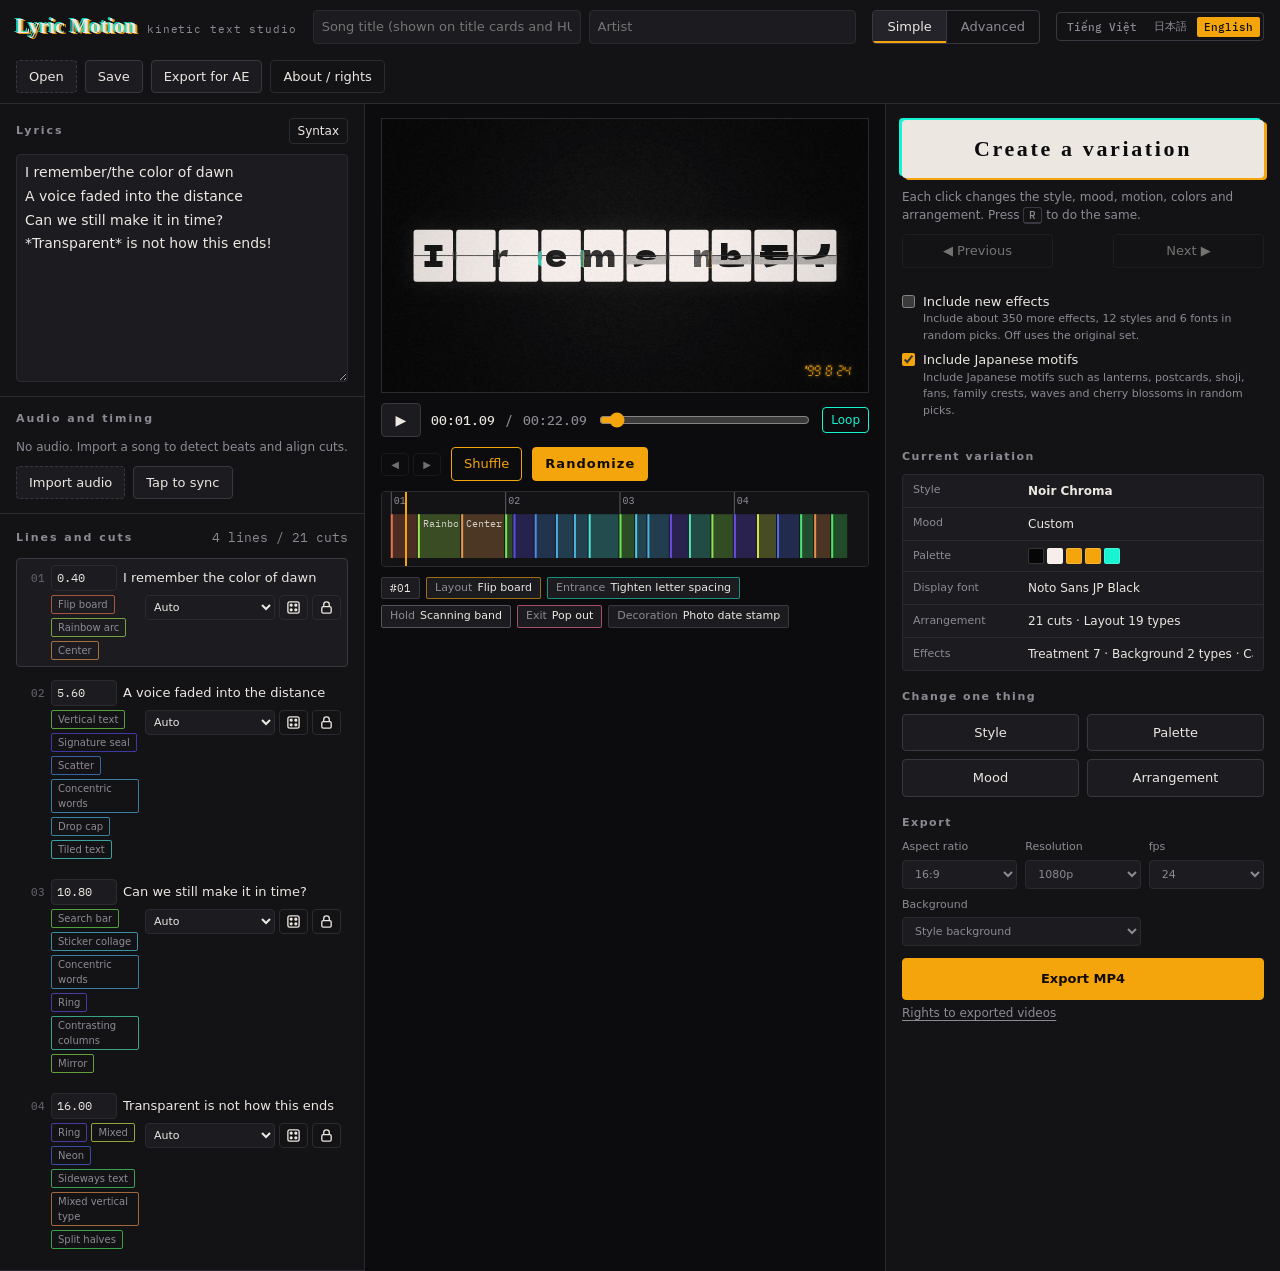
